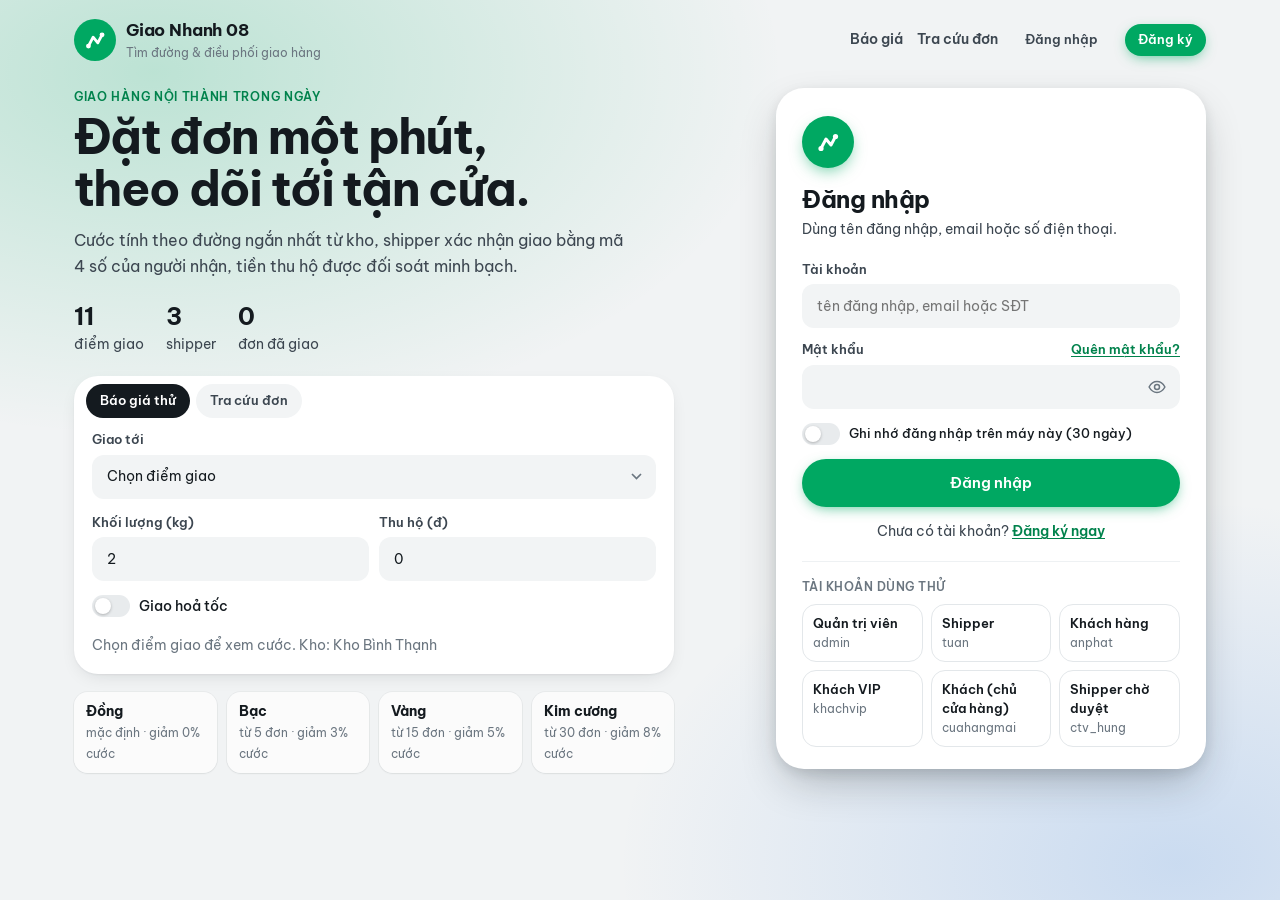
==== dieu-phoi-giao-hang.html @ e3856861 "commit" ====
<!doctype html>
<!--
  Hệ thống Tìm đường & Điều phối Giao hàng — Đề tài 08 (Cấu trúc dữ liệu & Giải thuật)
  Bản MỘT FILE: mở thẳng file này bằng trình duyệt, không cần cài đặt, không cần server.
  Toàn bộ thuật toán (Dijkstra 3 phiên bản, A*, Dijkstra theo giờ cao điểm, Bellman-Ford, Yen,
  BFS/DFS, Kosaraju, Tarjan (cầu, khớp), Kruskal + DSU, Prim, Floyd–Warshall, TSP Held-Karp,
  Nearest Neighbor, 2-opt, Cheapest Insertion, tìm kiếm cục bộ theo hạn giao, mô phỏng từng bước,
  Trie, Min-Heap, Undo/Redo 2 ngăn xếp...) cùng toàn bộ nghiệp vụ tài khoản, vai trò và đơn hàng
  được viết lại bằng JavaScript từ bản C++ và cho cùng kết quả. Dữ liệu người dùng lưu bằng localStorage.
  Tệp này được SINH TỰ ĐỘNG bởi tools/build_standalone.mjs — đừng sửa tay.
-->
<html lang="vi">
<head>
  <meta charset="utf-8">
  <meta name="viewport" content="width=device-width, initial-scale=1">
  <title>Điều phối giao hàng</title>
  <meta name="description" content="Tìm đường, dự toán chi phí và điều phối đơn hàng cho shipper trên bản đồ thành phố. Bản một file HTML, chạy ngay trong trình duyệt.">
  <link rel="icon" href="data:image/svg+xml,%3Csvg xmlns='http://www.w3.org/2000/svg' viewBox='0 0 32 32'%3E%3Crect width='32' height='32' rx='16' fill='%2300A862'/%3E%3Cpath d='M8 22 L14 12 L19 18 L24 9' stroke='white' stroke-width='3' fill='none' stroke-linecap='round' stroke-linejoin='round'/%3E%3Ccircle cx='8' cy='22' r='2.6' fill='%23FFFFFF'/%3E%3Ccircle cx='24' cy='9' r='2.6' fill='%23FFFFFF'/%3E%3C/svg%3E">
  <link rel="preconnect" href="https://fonts.googleapis.com">
  <link rel="preconnect" href="https://fonts.gstatic.com" crossorigin>
  <link href="https://fonts.googleapis.com/css2?family=Be+Vietnam+Pro:wght@400;500;600;700&display=swap" rel="stylesheet">
  <style>
/* ==========================================================================
   Điều phối giao hàng — giao diện kiểu app giao hàng / app bản đồ
   Bản đồ phủ toàn màn hình; ô tìm kiếm, thẻ nội dung, thanh chuyển trang và
   nút bản đồ đều là thẻ nổi bo tròn. Xanh lá là màu thương hiệu (nút, mục
   đang chọn); xanh dương dành cho tuyến đường; vàng cho đơn gấp; đỏ cho lỗi,
   trễ hạn và điểm đến. Điện thoại: khung nội dung kéo lên từ dưới.
   ========================================================================== */
:root {
  --brand: #00a862;         /* xanh lá thương hiệu */
  --brand-deep: #00824c;
  --brand-soft: #e1f5eb;
  --brand-ink: #ffffff;
  --road: #1a6fe0;          /* xanh dương: tuyến đường */
  --road-ink: #ffffff;
  --road-soft: #e8f0fd;
  --bg: #ffffff;
  --canvas: #f1f3f4;
  --surface: #ffffff;
  --surface-2: #f2f4f5;
  --surface-3: #e8ebed;
  --ink: #141a1f;
  --ink-2: #3c4650;
  --muted: #6b7680;
  --line: #e3e7ea;
  --line-2: #eef1f3;
  --signal: #f5a400;        /* vàng: đơn gấp */
  --signal-soft: #fff2d4;
  --signal-ink: #694500;
  --stop: #e3372b;          /* đỏ: lỗi, trễ, điểm đến */
  --stop-soft: #fdeceb;
  --go: #00a862;
  --go-soft: #e1f5eb;
  --jam: #ef7300;
  --violet: #6a5be0; --violet-soft: #eeecfd;
  /* Bản đồ (tông app bản đồ: nền xám nhạt, đường trắng viền xám, đường hạn chế vàng như cao tốc) */
  --map-bg: #eceff0;
  --map-road: #ffffff;
  --map-edge: #cbd2d7;
  --map-restricted: #ffe28f;
  --map-restricted-edge: #e9b400;
  --map-negative: #f9c9c4;
  --map-node: #ffffff;
  --map-node-stroke: #69747e;
  --map-label-halo: #ffffff;
  --s1: #1a6fe0; --s2: #ef7300; --s3: #009e8f;
  /* Bóng, bo góc, chuyển động */
  --shadow-1: 0 1px 2px rgba(20, 26, 31, .06), 0 0 0 1px rgba(20, 26, 31, .04);
  --shadow-card: 0 1px 2px rgba(20, 26, 31, .05), 0 6px 20px -8px rgba(20, 26, 31, .16);
  --shadow-float: 0 1px 3px rgba(20, 26, 31, .08), 0 10px 30px -8px rgba(20, 26, 31, .26);
  --shadow-pop: 0 4px 12px rgba(20, 26, 31, .1), 0 18px 44px -10px rgba(20, 26, 31, .3);
  --ease: cubic-bezier(.2, .8, .2, 1);
  --spring: cubic-bezier(.34, 1.4, .64, 1);
  --gap: 14px;
  --panel-w: 400px;
  --top-h: 96px;
  --dock-h: 64px;
  --r-sheet: 24px;
  --r-card: 16px;
  --r-ctl: 12px;
  --font: "Be Vietnam Pro", system-ui, -apple-system, "Segoe UI", Roboto, sans-serif;
  color-scheme: light;
}
@media (prefers-color-scheme: dark) {
  :root:not([data-theme="light"]) {
    --brand: #2bd18a; --brand-deep: #4fe0a0; --brand-soft: #13352a; --brand-ink: #03140c;
    --road: #6aa5ff; --road-ink: #061226; --road-soft: #182841;
    --bg: #161b20; --canvas: #0e1215; --surface: #161b20; --surface-2: #1f262c; --surface-3: #283038;
    --ink: #e9eef2; --ink-2: #c3ccd4; --muted: #8b96a0; --line: #2b333a; --line-2: #222930;
    --signal: #ffc23d; --signal-soft: #392d10; --signal-ink: #ffd673; --stop: #ff6b5e; --stop-soft: #3a1d1b;
    --go: #2bd18a; --go-soft: #13352a; --jam: #ff9a3c; --violet: #a497ff; --violet-soft: #26213f;
    --map-bg: #1a1f24; --map-road: #353d45; --map-edge: #0d1013; --map-restricted: #6e5a17; --map-restricted-edge: #2a2107;
    --map-negative: #5c2b27; --map-node: #232a31; --map-node-stroke: #9aa5ae; --map-label-halo: #1a1f24;
    --s1: #6aa5ff; --s2: #ff9a3c; --s3: #2cc2b0;
    --shadow-1: 0 1px 2px rgba(0,0,0,.35), 0 0 0 1px rgba(255,255,255,.05);
    --shadow-card: 0 0 0 1px rgba(255,255,255,.05), 0 6px 20px -8px rgba(0,0,0,.6);
    --shadow-float: 0 0 0 1px rgba(255,255,255,.07), 0 12px 32px -6px rgba(0,0,0,.7);
    --shadow-pop: 0 0 0 1px rgba(255,255,255,.07), 0 18px 44px -8px rgba(0,0,0,.75);
    color-scheme: dark;
  }
}
:root[data-theme="dark"] {
  --brand: #2bd18a; --brand-deep: #4fe0a0; --brand-soft: #13352a; --brand-ink: #03140c;
  --road: #6aa5ff; --road-ink: #061226; --road-soft: #182841;
  --bg: #161b20; --canvas: #0e1215; --surface: #161b20; --surface-2: #1f262c; --surface-3: #283038;
  --ink: #e9eef2; --ink-2: #c3ccd4; --muted: #8b96a0; --line: #2b333a; --line-2: #222930;
  --signal: #ffc23d; --signal-soft: #392d10; --signal-ink: #ffd673; --stop: #ff6b5e; --stop-soft: #3a1d1b;
  --go: #2bd18a; --go-soft: #13352a; --jam: #ff9a3c; --violet: #a497ff; --violet-soft: #26213f;
  --map-bg: #1a1f24; --map-road: #353d45; --map-edge: #0d1013; --map-restricted: #6e5a17; --map-restricted-edge: #2a2107;
  --map-negative: #5c2b27; --map-node: #232a31; --map-node-stroke: #9aa5ae; --map-label-halo: #1a1f24;
  --s1: #6aa5ff; --s2: #ff9a3c; --s3: #2cc2b0;
  --shadow-1: 0 1px 2px rgba(0,0,0,.35), 0 0 0 1px rgba(255,255,255,.05);
  --shadow-card: 0 0 0 1px rgba(255,255,255,.05), 0 6px 20px -8px rgba(0,0,0,.6);
  --shadow-float: 0 0 0 1px rgba(255,255,255,.07), 0 12px 32px -6px rgba(0,0,0,.7);
  --shadow-pop: 0 0 0 1px rgba(255,255,255,.07), 0 18px 44px -8px rgba(0,0,0,.75);
  color-scheme: dark;
}

* { box-sizing: border-box; }
html, body { height: 100%; }
body {
  margin: 0; background: var(--map-bg); color: var(--ink); overflow: hidden;
  font: 400 14px/1.5 var(--font); -webkit-font-smoothing: antialiased; -moz-osx-font-smoothing: grayscale;
  font-variant-numeric: tabular-nums; text-rendering: optimizeLegibility;
}
body.wide { background: var(--canvas); }
::selection { background: var(--brand-soft); }
h1, h2, h3, h4 { margin: 0; line-height: 1.3; font-weight: 700; }
p { margin: 0; }
a { color: var(--brand-deep); }
code { font-size: .92em; }
button, input, select, textarea { font: inherit; color: inherit; }
:focus-visible { outline: 2.5px solid var(--brand); outline-offset: 2px; border-radius: 6px; }
* { scrollbar-width: thin; scrollbar-color: var(--surface-3) transparent; }
::-webkit-scrollbar { width: 10px; height: 10px; }
::-webkit-scrollbar-thumb { background: var(--surface-3); border-radius: 10px; border: 3px solid transparent; background-clip: content-box; }
.sr-only { position: absolute; width: 1px; height: 1px; overflow: hidden; clip: rect(0 0 0 0); white-space: nowrap; }
svg.ic, .hb svg, .tool svg, .dock svg, .brand svg, .search > svg, .dataset-picker svg, .od-swap svg, .stat svg, .li-ic svg {
  fill: none; stroke: currentColor; stroke-width: 1.8; stroke-linecap: round; stroke-linejoin: round;
}

/* ====================================================== Lớp nổi trên bản đồ */
.topcard, .hud-pill, .crew-stack, .drawer, .dock, .ctl-group, .legend, .map-hint {
  background: var(--surface); box-shadow: var(--shadow-float);
}

/* Ô tìm kiếm + bộ dữ liệu (góc trên trái) */
.topcard { position: fixed; z-index: 40; left: var(--gap); top: var(--gap); width: var(--panel-w); border-radius: 20px; }
.tc-row { display: flex; align-items: center; gap: 4px; height: 56px; padding: 0 8px; }
.brand { flex: none; width: 40px; height: 40px; border-radius: 50%; display: grid; place-items: center; background: var(--brand); color: #fff; text-decoration: none;
  box-shadow: 0 3px 10px -2px color-mix(in srgb, var(--brand) 60%, transparent); transition: transform .2s var(--spring); }
.brand:hover { transform: scale(1.06) rotate(-4deg); }
.brand svg { width: 26px; height: 26px; }
.brand-route { stroke: #fff; stroke-width: 3; }
.brand-dot { fill: #fff; stroke: none; }
.search { position: relative; flex: 1; min-width: 0; }
.search > svg { position: absolute; left: 12px; top: 50%; width: 19px; height: 19px; transform: translateY(-50%); color: var(--muted); pointer-events: none; }
.search input[type="text"] { height: 44px; padding: 0 34px 0 40px; border: 0; background: transparent; font-size: 15px; border-radius: 14px; box-shadow: none; }
.search input[type="text"]:hover { background: var(--surface-2); }
.search input[type="text"]:focus { background: var(--surface-2); box-shadow: none; }
.search input::placeholder { color: var(--muted); }
.search kbd { position: absolute; right: 10px; top: 50%; transform: translateY(-50%); font: 600 11px var(--font); color: var(--muted); background: var(--surface-2); border-radius: 6px; padding: 0 6px; line-height: 20px; pointer-events: none; }
.search input:focus ~ kbd, .search input:not(:placeholder-shown) ~ kbd { display: none; }
.search-list { position: absolute; left: -48px; right: -8px; top: calc(100% + 10px); margin: 0; padding: 6px; list-style: none; background: var(--surface); border-radius: 16px; box-shadow: var(--shadow-pop); z-index: 60; max-height: 380px; overflow-y: auto; }
.search-list li { padding: 9px 10px 9px 42px; border-radius: 10px; cursor: pointer; display: flex; justify-content: space-between; gap: 10px; align-items: center; position: relative; }
.search-list li[data-id]::before { content: ""; position: absolute; left: 10px; top: 50%; width: 24px; height: 24px; margin-top: -12px; border-radius: 50%; background: var(--surface-2) url("data:image/svg+xml,%3Csvg xmlns='http://www.w3.org/2000/svg' viewBox='0 0 24 24' fill='none' stroke='%236b7680' stroke-width='2' stroke-linecap='round'%3E%3Cpath d='M12 20s-5-4.3-5-8.5a5 5 0 0 1 10 0c0 4.2-5 8.5-5 8.5z'/%3E%3Ccircle cx='12' cy='11.5' r='1.6'/%3E%3C/svg%3E") center/16px no-repeat; }
.search-list li b { font-weight: 500; }
.search-list li small { color: var(--muted); font-size: 12px; white-space: nowrap; }
.search-list li[aria-selected="true"], .search-list li[data-id]:hover { background: var(--surface-2); }
.search-list .empty-item { color: var(--muted); cursor: default; font-size: 13px; padding-left: 12px; }
.tc-sub { display: flex; align-items: center; gap: 10px; height: 40px; padding: 0 14px 0 8px; border-top: 1px solid var(--line-2); min-width: 0; }
.dataset-picker { position: relative; display: flex; align-items: center; flex: none; max-width: 62%; }
.dataset-picker svg { position: absolute; left: 9px; width: 16px; height: 16px; color: var(--brand-deep); pointer-events: none; }
.dataset-picker select {
  height: 30px; width: auto; max-width: 100%; padding: 0 26px 0 31px; border: 0; border-radius: 999px; background-color: var(--brand-soft); color: var(--brand-deep);
  font-weight: 600; font-size: 12.5px; appearance: none; cursor: pointer; box-shadow: none;
  background-image: url("data:image/svg+xml,%3Csvg xmlns='http://www.w3.org/2000/svg' width='10' height='6'%3E%3Cpath d='M1 1l4 4 4-4' stroke='%2300824c' stroke-width='1.7' fill='none'/%3E%3C/svg%3E");
  background-repeat: no-repeat; background-position: right 10px center; text-overflow: ellipsis;
}
.dataset-picker select:hover { filter: brightness(.97); }
.graph-summary { color: var(--muted); font-size: 12px; white-space: nowrap; overflow: hidden; text-overflow: ellipsis; min-width: 0; }

/* Đội shipper + nút nhanh (góc trên phải) */
.hud-right { position: fixed; z-index: 40; top: var(--gap); right: var(--gap); display: flex; align-items: center; gap: 10px; }
.crew-stack { display: flex; align-items: center; height: 52px; padding: 0 16px 0 8px; border-radius: 999px; text-decoration: none; color: var(--ink); transition: transform .2s var(--ease); }
.crew-stack:hover { transform: translateY(-1px); }
.crew-ava { position: relative; margin-left: -10px; border-radius: 50%; box-shadow: 0 0 0 2.5px var(--surface); }
.crew-ava:first-child { margin-left: 0; }
.crew-ava.busy::after { content: ""; position: absolute; right: -1px; top: -1px; width: 10px; height: 10px; border-radius: 50%; background: var(--brand); box-shadow: 0 0 0 2px var(--surface); animation: live 2s ease-in-out infinite; }
.crew-more { margin-left: -10px; width: 36px; height: 36px; border-radius: 50%; display: grid; place-items: center; background: var(--surface-3); font-size: 12px; font-weight: 700; box-shadow: 0 0 0 2.5px var(--surface); }
.crew-label { display: flex; flex-direction: column; margin-left: 10px; line-height: 1.2; }
.crew-label b { font-size: 13px; font-weight: 600; white-space: nowrap; }
.crew-label small { font-size: 11.5px; color: var(--muted); white-space: nowrap; }
.hud-pill { display: flex; align-items: center; gap: 2px; padding: 6px; border-radius: 999px; }
.hb { width: 40px; height: 40px; border: 0; border-radius: 50%; background: transparent; color: var(--ink-2); cursor: pointer; display: grid; place-items: center; transition: background-color .15s var(--ease), color .15s var(--ease), transform .12s var(--ease); }
.hb svg { width: 20px; height: 20px; }
.hb:hover { background: var(--surface-2); color: var(--ink); }
.hb:active:not([disabled]) { transform: scale(.92); }
.hb[disabled] { opacity: .35; cursor: not-allowed; }
.hb.busy { color: transparent; pointer-events: none; position: relative; }
.hb.busy::after { content: ""; position: absolute; width: 16px; height: 16px; border-radius: 50%; border: 2px solid var(--muted); border-color: var(--muted) transparent; animation: spin .7s linear infinite; }

/* Ảnh đại diện shipper */
.ava { position: relative; flex: none; width: 36px; height: 36px; border-radius: 50%; display: inline-grid; place-items: center; color: #fff; font-weight: 700; font-size: 14px;
  background: linear-gradient(145deg, color-mix(in srgb, var(--c) 78%, #fff), var(--c)); box-shadow: inset 0 -2px 0 rgba(0,0,0,.12); }
.ava.sm { width: 30px; height: 30px; font-size: 12.5px; }
.ava-veh { position: absolute; right: -4px; bottom: -4px; width: 18px; height: 18px; border-radius: 50%; background: var(--surface); display: grid; place-items: center; box-shadow: 0 1px 3px rgba(0,0,0,.25); }
.ava-veh svg { width: 13px; height: 13px; fill: none; stroke: var(--c); stroke-width: 2.2; stroke-linecap: round; stroke-linejoin: round; }
.ava.sm .ava-veh { width: 16px; height: 16px; right: -5px; bottom: -4px; }
.ava.sm .ava-veh svg { width: 11px; height: 11px; }

/* Thanh chuyển trang (dưới, giữa phần bản đồ nhìn thấy) */
.dock {
  position: fixed; z-index: 40; bottom: var(--gap); left: calc(var(--map-left, 0px) + (100vw - var(--map-left, 0px)) / 2); transform: translateX(-50%);
  display: flex; gap: 2px; padding: 6px; border-radius: 22px; max-width: calc(100vw - var(--map-left, 0px) - 2 * var(--gap)); overflow-x: auto; scrollbar-width: none;
  transition: left .3s var(--ease);
}
.dock::-webkit-scrollbar { display: none; }
.dock a {
  position: relative; flex: none; display: flex; flex-direction: column; align-items: center; justify-content: center; gap: 3px; width: 70px; height: 52px; border-radius: 16px;
  color: var(--muted); text-decoration: none; font-size: 10.5px; font-weight: 600; line-height: 1.1; white-space: nowrap;
  transition: color .18s var(--ease), background-color .18s var(--ease);
}
.dock svg { width: 22px; height: 22px; transition: transform .25s var(--spring); }
.dock a:hover { color: var(--ink); background: var(--surface-2); }
.dock a:hover svg { transform: translateY(-1px); }
.dock a[aria-current="page"] { color: var(--brand-deep); background: var(--brand-soft); }
.dock a[aria-current="page"] svg { stroke-width: 2.1; transform: scale(1.08); }
.dock a.live::after { content: ""; position: absolute; top: 7px; right: 19px; width: 8px; height: 8px; border-radius: 50%; background: var(--brand); box-shadow: 0 0 0 2px var(--surface); animation: live 2s ease-in-out infinite; }
@keyframes live { 50% { box-shadow: 0 0 0 2px var(--surface), 0 0 0 6px color-mix(in srgb, var(--brand) 30%, transparent); } }
.dock-badge { position: absolute; top: 4px; left: calc(50% + 6px); min-width: 18px; height: 18px; padding: 0 5px; border-radius: 9px; background: var(--stop); color: #fff; font-style: normal; font-size: 10.5px; font-weight: 700; line-height: 18px; text-align: center; box-shadow: 0 0 0 2px var(--surface); }

/* Thẻ nội dung (bên trái) */
.drawer {
  position: fixed; z-index: 30; left: var(--gap); top: calc(var(--gap) + var(--top-h) + 10px); bottom: var(--gap); width: var(--panel-w);
  border-radius: var(--r-sheet); display: flex; flex-direction: column; overflow: hidden;
}
.grabber { display: none; }
.panel { flex: 1; min-height: 0; overflow-y: auto; overscroll-behavior: contain; padding: 0 20px 28px; outline: none; }
body.wide .drawer { right: var(--gap); width: auto; bottom: calc(var(--gap) + var(--dock-h) + 12px); background: var(--canvas); box-shadow: var(--shadow-card); }
body.wide .panel { padding: 0 28px 32px; }
body.wide .panel > div { max-width: 1180px; margin: 0 auto; }
body.wide .stage { visibility: hidden; }
body.wide .hud-right .crew-stack { box-shadow: var(--shadow-card); }

.page-head {
  position: sticky; top: 0; z-index: 3; display: flex; align-items: center; justify-content: space-between; gap: 12px;
  margin: 0 -20px 14px; padding: 18px 20px 12px; min-height: 30px; background: var(--surface);
}
body.wide .page-head { margin: 0 -28px 16px; padding: 22px 28px 12px; background: var(--canvas); }
.page-head h1 { font-size: 22px; font-weight: 700; letter-spacing: -.02em; }

/* Một phần nội dung: tách nhau bằng dải xám như app */
.block { position: relative; padding: 18px 0; }
.block::before { content: ""; position: absolute; left: -20px; right: -20px; top: 0; height: 8px; background: var(--surface-2); }
.block { padding-top: 26px; }
.page-head + .block, .tabs + div > .block:first-child, .tabs + .block, .block:first-child { padding-top: 2px; }
.page-head + .block::before, .tabs + div > .block:first-child::before, .tabs + .block::before, .block:first-child::before { display: none; }
.block h2 { font-size: 15.5px; font-weight: 700; margin-bottom: 10px; letter-spacing: -.01em; }
.block h2 .count { display: inline-grid; place-items: center; min-width: 22px; height: 20px; padding: 0 6px; margin-left: 4px; border-radius: 10px; background: var(--surface-2); color: var(--ink-2); font-size: 12px; font-weight: 600; vertical-align: 2px; }
.block > .sub { color: var(--muted); font-size: 12.5px; margin: -6px 0 12px; }
.block.flat { color: var(--muted); }
.block.flat h2 { color: var(--ink); }
.block.inset { background: var(--surface-2); border-radius: var(--r-card); padding: 14px; margin-bottom: 14px; }
.block.inset::before { display: none; }
body.wide .block { background: var(--surface); border-radius: 20px; box-shadow: var(--shadow-1); padding: 20px 22px; margin-bottom: 16px; }
body.wide .block::before { display: none; }
body.wide .report-grid, body.wide .bench-grid { gap: 0 16px; }
.eyebrow { font-size: 11.5px; font-weight: 600; color: var(--brand-deep); text-transform: uppercase; letter-spacing: .06em; margin-bottom: 2px; }

/* ================================================================ Form */
.field { display: flex; flex-direction: column; gap: 6px; margin-bottom: 14px; }
.field > span { font-size: 12.5px; font-weight: 600; color: var(--ink-2); }
.row { display: flex; gap: 10px; }
.row > * { flex: 1; min-width: 0; }
input[type="text"], input[type="number"], input[type="time"], select, textarea {
  width: 100%; height: 44px; padding: 0 14px; background: var(--surface-2); border: 1.5px solid transparent;
  border-radius: var(--r-ctl); outline: none; transition: border-color .15s var(--ease), background-color .15s var(--ease), box-shadow .15s var(--ease);
}
select { appearance: none; padding-right: 34px; cursor: pointer;
  background-image: url("data:image/svg+xml,%3Csvg xmlns='http://www.w3.org/2000/svg' width='11' height='7'%3E%3Cpath d='M1 1l4.5 4.5L10 1' stroke='%236b7680' stroke-width='1.7' fill='none'/%3E%3C/svg%3E");
  background-repeat: no-repeat; background-position: right 13px center; text-overflow: ellipsis; }
input[type="text"]:hover, input[type="number"]:hover, input[type="time"]:hover, select:hover { background-color: var(--surface-3); }
textarea { height: auto; padding: 10px 14px; resize: vertical; }
input:focus, select:focus, textarea:focus { border-color: var(--brand); background-color: var(--surface); box-shadow: 0 0 0 4px color-mix(in srgb, var(--brand) 16%, transparent); }
input[disabled], select[disabled] { opacity: .5; }
input[type="time"] { padding: 0 8px 0 12px; }
input[type="checkbox"] {
  appearance: none; width: 38px; height: 22px; margin: 0; border-radius: 11px; background: var(--surface-3); position: relative; cursor: pointer; flex: none;
  transition: background-color .2s var(--ease);
}
input[type="checkbox"]::after { content: ""; position: absolute; left: 3px; top: 3px; width: 16px; height: 16px; border-radius: 50%; background: #fff; box-shadow: 0 1px 3px rgba(0,0,0,.25); transition: transform .22s var(--spring); }
input[type="checkbox"]:checked { background: var(--brand); }
input[type="checkbox"]:checked::after { transform: translateX(16px); }
input[type="range"] { appearance: none; -webkit-appearance: none; width: 100%; height: 6px; border-radius: 3px; background: var(--surface-3); outline-offset: 6px; }
input[type="range"]::-webkit-slider-thumb { -webkit-appearance: none; width: 22px; height: 22px; border-radius: 50%; background: #fff; border: 2px solid var(--brand); box-shadow: 0 2px 6px rgba(0,0,0,.25); cursor: grab; transition: transform .15s var(--spring); }
input[type="range"]::-webkit-slider-thumb:active { transform: scale(1.15); cursor: grabbing; }
input[type="range"]::-moz-range-thumb { width: 18px; height: 18px; border-radius: 50%; background: #fff; border: 2px solid var(--brand); box-shadow: 0 2px 6px rgba(0,0,0,.25); }
input[type="range"]::-moz-range-progress { height: 6px; border-radius: 3px; background: var(--brand); }
.check { display: inline-flex; align-items: center; gap: 9px; cursor: pointer; font-size: 13.5px; font-weight: 500; }

/* Nhóm chọn (phương tiện, tiêu chí…): viên thuốc, có biểu tượng */
.seg { position: relative; display: flex; padding: 4px; background: var(--surface-2); border-radius: 14px; gap: 2px; }
.seg button {
  position: relative; z-index: 1; flex: 1; display: inline-flex; align-items: center; justify-content: center; gap: 6px; min-height: 36px;
  border: 0; background: none; padding: 4px 8px; border-radius: 10px; cursor: pointer; color: var(--muted);
  font-size: 13px; font-weight: 600; white-space: nowrap; transition: color .2s var(--ease);
}
.seg button .ic { width: 18px; height: 18px; flex: none; transition: transform .25s var(--spring); }
.seg button:hover { color: var(--ink); }
.seg button[aria-pressed="true"] { color: var(--brand-deep); }
.seg button[aria-pressed="true"] .ic { transform: scale(1.1); }
.seg-thumb { position: absolute; z-index: 0; top: 0; left: 0; width: 0; opacity: 0; border-radius: 10px; background: var(--surface);
  box-shadow: 0 1px 2px rgba(20, 26, 31, .1), 0 2px 8px -2px rgba(20, 26, 31, .14), inset 0 0 0 1.5px color-mix(in srgb, var(--brand) 45%, transparent);
  transition: transform .3s var(--ease), width .3s var(--ease), opacity .15s; pointer-events: none; }
.seg.no-anim .seg-thumb, .seg-thumb.no-anim { transition: none; }
:root[data-theme="dark"] .seg-thumb { background: var(--surface-3); }
@media (prefers-color-scheme: dark) { :root:not([data-theme="light"]) .seg-thumb { background: var(--surface-3); } }

.btn {
  position: relative; display: inline-flex; align-items: center; justify-content: center; gap: 6px; height: 40px; padding: 0 18px;
  border: 0; border-radius: 999px; background: var(--surface-2); cursor: pointer;
  font-weight: 600; white-space: nowrap; color: var(--ink); text-decoration: none;
  transition: background-color .15s var(--ease), color .15s var(--ease), box-shadow .15s var(--ease), transform .12s var(--ease), filter .15s;
}
.btn:hover { background: var(--surface-3); }
.btn:active:not([disabled]) { transform: scale(.96); }
.btn.primary { background: var(--brand); color: var(--brand-ink); box-shadow: 0 4px 14px -4px color-mix(in srgb, var(--brand) 70%, transparent); }
.btn.primary:hover { filter: brightness(1.05); box-shadow: 0 6px 18px -4px color-mix(in srgb, var(--brand) 75%, transparent); }
.btn.busy { color: transparent !important; pointer-events: none; }
.btn.busy::after { content: ""; position: absolute; width: 16px; height: 16px; border-radius: 50%; border: 2.2px solid var(--muted); border-color: var(--muted) transparent var(--muted) transparent; animation: spin .7s linear infinite; }
.btn.primary.busy::after { border-color: #fff transparent #fff transparent; }
@keyframes spin { to { transform: rotate(360deg); } }
.btn.danger { color: var(--stop); background: var(--stop-soft); }
.btn.danger:hover { background: color-mix(in srgb, var(--stop) 18%, var(--surface)); }
.btn.ghost { background: transparent; color: var(--ink-2); }
.btn.ghost:hover { background: var(--surface-2); color: var(--ink); }
.btn.ghost.danger { color: var(--stop); }
.btn.small { height: 32px; padding: 0 13px; font-size: 12.5px; }
.btn.block-btn { min-width: 150px; height: 48px; font-size: 15px; padding: 0 24px; }
.btn[disabled] { opacity: .45; cursor: not-allowed; }
.actions { display: flex; gap: 8px; flex-wrap: wrap; align-items: center; }
.run-row { display: flex; gap: 14px; align-items: center; flex-wrap: wrap; margin-top: 6px; }

/* Ô điểm đi / điểm đến kiểu app bản đồ */
.od-box { display: flex; align-items: stretch; gap: 10px; padding: 8px 6px 8px 12px; margin-bottom: 14px; background: var(--surface-2); border-radius: 18px; }
.od-rail { display: flex; flex-direction: column; align-items: center; justify-content: space-between; padding: 17px 0; flex: none; width: 14px; }
.od-start { width: 13px; height: 13px; border-radius: 50%; background: var(--brand); box-shadow: 0 0 0 3px color-mix(in srgb, var(--brand) 25%, transparent); }
.od-dots { flex: 1; width: 2px; margin: 5px 0; background: repeating-linear-gradient(var(--muted) 0 3px, transparent 3px 7px); opacity: .6; }
.od-end { width: 13px; height: 13px; border-radius: 50% 50% 50% 0; transform: rotate(-45deg); background: var(--stop); }
.od-fields { flex: 1; min-width: 0; display: flex; flex-direction: column; gap: 6px; }
.od-field select { background-color: var(--surface); height: 44px; font-weight: 500; }
.od-swap { flex: none; align-self: center; width: 40px; height: 40px; border: 0; border-radius: 50%; background: transparent; color: var(--ink-2); cursor: pointer; display: grid; place-items: center; transition: background-color .15s, transform .35s var(--spring); }
.od-swap svg { width: 20px; height: 20px; }
.od-swap:hover { background: var(--surface); }
.od-swap:active { transform: rotate(180deg); }

/* Thẻ kết quả tuyến */
.trip-hero { padding: 16px 18px; margin-bottom: 12px; border-radius: 20px; background: linear-gradient(135deg, var(--brand-soft), color-mix(in srgb, var(--road-soft) 70%, var(--surface))); animation: rise .35s var(--ease); }
.th-top { display: flex; align-items: baseline; gap: 8px; flex-wrap: wrap; }
.th-time { font-size: 30px; font-weight: 800; letter-spacing: -.03em; color: var(--brand-deep); line-height: 1.1; }
.th-km { font-size: 16px; font-weight: 600; color: var(--ink-2); }
.th-tag { margin-left: auto; align-self: center; background: var(--surface) !important; }
.th-sub { margin-top: 4px; font-weight: 600; font-size: 14px; }
.th-facts { display: flex; flex-wrap: wrap; gap: 4px 0; margin-top: 8px; font-size: 12.5px; color: var(--ink-2); }
.th-facts span:not(:last-child)::after { content: "·"; margin: 0 7px; color: var(--muted); }

/* ===================================================== Kết quả, bảng, thẻ */
.kpis { display: grid; grid-template-columns: repeat(auto-fit, minmax(74px, 1fr)); gap: 8px; margin: 2px 0 14px; }
.kpi { background: var(--surface-2); border-radius: 14px; padding: 10px 12px; }
.kpi b { display: block; white-space: nowrap; font-size: 18px; font-weight: 700; letter-spacing: -.02em; line-height: 1.25; }
.kpi span { color: var(--muted); font-size: 12px; }

table.data { width: 100%; border-collapse: separate; border-spacing: 0; font-size: 13px; }
table.data th { text-align: left; font-weight: 600; color: var(--muted); font-size: 11.5px; padding: 8px 8px; background: var(--surface-2); white-space: nowrap; }
table.data th:first-child { border-radius: 10px 0 0 10px; padding-left: 10px; }
table.data th:last-child { border-radius: 0 10px 10px 0; padding-right: 10px; }
table.data td { padding: 9px 8px; border-bottom: 1px solid var(--line-2); vertical-align: middle; transition: background-color .15s var(--ease); }
table.data td:first-child { padding-left: 10px; }
table.data td:last-child { padding-right: 10px; }
table.data tr:last-child td { border-bottom: 0; }
table.data:not(:has(thead)) td:first-child { padding-left: 0; }
table.data:not(:has(thead)) td:last-child { padding-right: 0; }
table.data td.num, table.data th.num { text-align: right; white-space: nowrap; }
table.data tr.clickable { cursor: pointer; }
table.data tr.clickable:hover td { background: var(--surface-2); }
table.data tr.active td { background: var(--brand-soft); }
table.data tr.active td:first-child { box-shadow: inset 3px 0 0 var(--brand); }
table.data tr.bad td { color: var(--stop); }
table.data small { color: var(--muted); font-size: 12px; }
.who { display: flex; align-items: center; gap: 10px; }
.table-wrap { overflow-x: auto; }
.best { color: var(--brand-deep); font-weight: 700; }

.chip { display: inline-flex; align-items: center; gap: 5px; padding: 0 9px; border-radius: 999px; font-size: 11.5px; font-weight: 600; line-height: 22px; background: var(--surface-2); color: var(--ink-2); white-space: nowrap; vertical-align: 1px; }
.chip::before { content: ""; width: 6px; height: 6px; border-radius: 50%; background: currentColor; opacity: .7; }
.chip:empty::before, .chips .chip::before, .th-tag::before { display: none; }
.chip.urgent { background: var(--signal-soft); color: var(--signal-ink); }
.chip.late { background: var(--stop-soft); color: var(--stop); }
.chip.ok { background: var(--brand-soft); color: var(--brand-deep); }
.chip.blue { background: var(--road-soft); color: var(--road); }
.chip.warn { background: var(--violet-soft); color: var(--violet); }
.chip.muted { background: var(--surface-2); color: var(--muted); text-decoration: line-through; }
table.data tr.muted-row td { color: var(--muted); }
/* Nghiệp vụ */
.fee-out { display: flex; align-items: center; height: 44px; padding: 0 14px; border-radius: var(--r-ctl); background: var(--brand-soft); color: var(--brand-deep); font-weight: 700; font-size: 15px; }
.log { list-style: none; margin: 0; padding: 0; }
.log li { display: flex; align-items: baseline; gap: 10px; padding: 6px 0; font-size: 13px; border-bottom: 1px solid var(--line-2); }
.log li:last-child { border-bottom: 0; }
.log .t { flex: none; width: 42px; font-weight: 600; color: var(--ink-2); font-variant-numeric: tabular-nums; }
.log .dot { flex: none; width: 8px; height: 8px; border-radius: 50%; background: var(--muted); transform: translateY(-1px); }
.log .dot.ok { background: var(--go); } .log .dot.late { background: var(--stop); } .log .dot.warn { background: var(--violet); }
.log .dot.urgent { background: var(--signal); } .log .dot.blue { background: var(--road); } .log .dot.muted { background: var(--surface-3); }
.reason-list { display: grid; gap: 8px; }
.reason { display: flex; flex-direction: column; align-items: flex-start; gap: 2px; text-align: left; padding: 12px 14px; border: 1.5px solid var(--line); border-radius: 14px; background: var(--surface); cursor: pointer; color: var(--ink); transition: border-color .15s, background-color .15s; }
.reason:hover { border-color: var(--brand); background: var(--brand-soft); }
.reason b { font-weight: 600; }
.reason small { color: var(--muted); font-size: 12.5px; }
.money { display: grid; grid-template-columns: repeat(auto-fit, minmax(172px, 1fr)); gap: 10px; margin-bottom: 14px; }
.money > div { background: var(--surface-2); border-radius: 16px; padding: 14px 16px; }
.money b { display: block; white-space: nowrap; font-size: 22px; font-weight: 800; letter-spacing: -.02em; }
.money span { font-size: 12.5px; color: var(--ink-2); }
.money .pos b { color: var(--brand-deep); } .money .neg b { color: var(--stop); }
/* Trang Phân tích */
.an-list { list-style: none; margin: 0; padding: 0; }
.an-list li { display: flex; align-items: center; gap: 12px; padding: 10px 8px; margin: 0 -8px; border-radius: 14px; cursor: pointer; transition: background-color .15s var(--ease); }
.an-list li:hover, .an-list li.active { background: var(--surface-2); }
.an-list li + li { box-shadow: 0 -1px 0 var(--line-2); }
.an-rank { flex: none; width: 28px; height: 28px; border-radius: 50%; display: grid; place-items: center; background: var(--surface-2); font-weight: 700; font-size: 13px; }
.an-list li.best .an-rank { background: var(--brand); color: var(--brand-ink); }
.an-num { text-align: right; flex: none; font-size: 13px; }
.an-num b { display: block; font-size: 15px; }
.an-compare { display: grid; grid-template-columns: repeat(2, minmax(0, 1fr)); gap: 8px; margin: 4px 0 12px; }
.an-compare > div { background: var(--surface-2); border-radius: 14px; padding: 10px 12px; }
.an-compare b { display: block; font-size: 18px; font-weight: 700; }
.an-compare span { font-size: 12px; color: var(--muted); }
.an-compare .win { background: var(--brand-soft); }
.an-compare .win b { color: var(--brand-deep); }
.chip button { border: 0; background: none; padding: 0 0 0 2px; cursor: pointer; color: inherit; font-size: 14px; line-height: 1; }
.chips { display: flex; flex-wrap: wrap; gap: 6px; }
.chips .chip { line-height: 28px; padding: 0 10px; border: 1.5px solid transparent; background: var(--surface-2); }

.notice { display: block; padding: 11px 14px 11px 40px; border-radius: 14px; font-size: 13px; margin: 10px 0; background: var(--surface-2); position: relative; animation: fade-in .25s var(--ease); }
.notice::before { content: "i"; position: absolute; left: 13px; top: 11px; width: 18px; height: 18px; border-radius: 50%; background: currentColor; color: inherit; opacity: .9;
  -webkit-mask: radial-gradient(circle, #000 60%, transparent 61%); mask: radial-gradient(circle, #000 60%, transparent 61%); }
.notice::after { content: "!"; position: absolute; left: 13px; top: 11px; width: 18px; line-height: 18px; text-align: center; font-weight: 800; font-size: 11.5px; color: var(--surface); }
.notice.info::after, .notice.ok::after { content: "i"; }
.notice.ok::after { content: "✓"; font-size: 10.5px; }
.notice.warn { background: var(--signal-soft); color: var(--signal-ink); }
.notice.error { background: var(--stop-soft); color: var(--stop); }
.notice.info { background: var(--road-soft); color: var(--road); }
.notice.info a, .notice.warn a { color: inherit; font-weight: 600; }
.notice.ok { background: var(--brand-soft); color: var(--brand-deep); }
.notice b { font-weight: 700; }

/* Các điểm trên tuyến: dòng thời gian */
.path-steps { list-style: none; margin: 8px 0 4px; padding: 0; }
.path-steps li { position: relative; padding: 0 0 14px 30px; font-weight: 500; }
.path-steps li::before { content: ""; position: absolute; left: 5px; top: 5px; width: 9px; height: 9px; border-radius: 50%; background: var(--surface); border: 2.5px solid var(--road); }
.path-steps li::after { content: ""; position: absolute; left: 10.5px; top: 20px; bottom: 0; width: 3px; border-radius: 2px; background: color-mix(in srgb, var(--road) 35%, transparent); }
.path-steps li:last-child::after { display: none; }
.path-steps li:first-child::before { background: var(--brand); border-color: var(--brand); box-shadow: 0 0 0 4px color-mix(in srgb, var(--brand) 22%, transparent); }
.path-steps li:last-child::before { background: var(--stop); border-color: var(--stop); border-radius: 50% 50% 50% 0; transform: rotate(-45deg); width: 12px; height: 12px; left: 4px; top: 3px; }
.path-steps li.muted::before { border-style: dotted; }
.path-steps small { display: block; color: var(--muted); font-size: 12px; font-weight: 400; }

.order-list { list-style: none; margin: 0; padding: 0; display: flex; flex-wrap: wrap; gap: 6px 12px; counter-reset: step; font-size: 12.5px; }
.order-list li { counter-increment: step; display: inline-flex; align-items: center; gap: 6px; }
.order-list li::before { content: counter(step); display: inline-grid; place-items: center; min-width: 20px; height: 20px; padding: 0 4px; border-radius: 10px; background: var(--road); color: var(--road-ink); font-size: 11px; font-weight: 700; }

.filter-row { margin: 0 0 10px; overflow-x: auto; }
.filter-row .seg button { font-size: 12px; padding: 4px 8px; min-height: 32px; }
.clock-block { padding-top: 0; }
.clock-block .clock { font-size: 44px; font-weight: 800; letter-spacing: -.03em; line-height: 1.05; }
.clock-block input[type="range"] { margin: 14px 0 4px; }
.progress { height: 6px; border-radius: 3px; background: var(--surface-3); overflow: hidden; margin: 6px 0 8px; }
.progress i { display: block; height: 100%; border-radius: 3px; transition: width .4s ease-out; }
.trip-status { font-weight: 600; font-size: 13px; }
.report-grid { display: grid; grid-template-columns: 1fr 1fr; gap: 0 40px; max-width: 1180px; align-items: start; }
.report-grid .span-2 { grid-column: span 2; }
.report-grid > *, .bench-grid > * { min-width: 0; }
body.wide .block { overflow-x: auto; }
.tiles { display: grid; grid-template-columns: repeat(auto-fit, minmax(150px, 1fr)); gap: 10px; padding: 2px 0 10px; }
.tile { background: var(--surface-2); border-radius: 16px; padding: 14px 16px; }
.tile:nth-child(1) { background: var(--brand-soft); }
.tile:nth-child(2) { background: var(--signal-soft); }
.tile:nth-child(3) { background: var(--road-soft); }
.tile:nth-child(4) { background: var(--violet-soft); }
.tile b { display: block; font-size: 28px; font-weight: 800; letter-spacing: -.03em; line-height: 1.2; }
.tile span { color: var(--ink-2); font-size: 12.5px; }
.stack { display: flex; gap: 3px; height: 14px; margin: 6px 0 10px; }
.stack div { min-width: 4px; border-radius: 4px; }
.stack-legend { display: flex; flex-wrap: wrap; gap: 4px 18px; font-size: 12.5px; color: var(--ink-2); }
.stack-legend span { display: inline-flex; align-items: center; gap: 6px; }
.stack-legend i { width: 10px; height: 10px; border-radius: 3px; display: inline-block; }
.hbar { height: 7px; background: var(--surface-3); border-radius: 4px; overflow: hidden; margin: 5px 0 2px; }
.hbar i { display: block; height: 100%; border-radius: 4px; }
.alt-list { display: flex; flex-direction: column; gap: 8px; }
.alt-card { display: grid; grid-template-columns: 6px 1fr auto; gap: 2px 12px; align-items: baseline; text-align: left; padding: 12px 14px 12px 12px; border: 1.5px solid var(--line); border-radius: 16px; background: var(--surface); cursor: pointer; font-size: 12.5px; color: var(--ink); transition: border-color .15s var(--ease), background-color .15s var(--ease), transform .12s var(--ease); }
.alt-card::before { content: ""; grid-row: span 2; align-self: stretch; width: 6px; border-radius: 3px; background: var(--c); }
.alt-card:hover { border-color: var(--surface-3); background: var(--surface-2); }
.alt-card:active { transform: scale(.99); }
.alt-card.active { border-color: var(--brand); background: var(--brand-soft); }
.alt-card .alt-head { font-size: 14px; font-weight: 700; }
.alt-card .alt-diff { color: var(--muted); text-align: right; font-weight: 600; }
.alt-card.active .alt-diff { color: var(--brand-deep); }
.alt-card .alt-nums { color: var(--ink-2); grid-column: 2 / 4; }
.route-card { padding: 14px; margin: 10px 0; border-radius: 18px; background: var(--surface); box-shadow: var(--shadow-1); }
.route-card header { display: flex; align-items: center; gap: 10px; margin-bottom: 4px; }
.route-card header b { flex: 1; font-weight: 700; font-size: 14.5px; }
.route-card .meta { color: var(--muted); font-size: 12.5px; margin-bottom: 6px; }
.swatch { width: 10px; height: 10px; border-radius: 3px; flex: none; display: inline-block; }
.stop-line { position: relative; display: flex; gap: 10px; font-size: 12.5px; padding: 6px 0 6px 0; align-items: baseline; border-top: 1px dashed var(--line); }
.stop-line .t { width: 42px; color: var(--ink-2); font-weight: 600; flex: none; }
.stop-line .n { flex: 1; }
.stop-line.late .t, .stop-line.late .n { color: var(--stop); }
.stop-line .act { flex: none; }

.empty { color: var(--muted); font-size: 13px; padding: 10px 0; }
.muted { color: var(--muted); }
.more-line { font-size: 12.5px; margin-top: 8px; }
.mono-text { font-family: ui-monospace, SFMono-Regular, Consolas, monospace; font-size: 12.5px; white-space: pre; overflow: auto; max-height: 60vh; background: var(--surface-2); padding: 14px; border-radius: 12px; }
.split { display: flex; justify-content: space-between; align-items: center; gap: 10px; }
.split h2 { margin-bottom: 0; }
.block > .split { margin-bottom: 10px; }
/* Thẻ chuyển (tab) dạng viên thuốc */
.tabs { display: flex; gap: 6px; margin: 2px 0 16px; overflow-x: auto; scrollbar-width: none; }
.tabs::-webkit-scrollbar { display: none; }
.tabs button { border: 0; background: var(--surface-2); padding: 0 14px; height: 34px; border-radius: 999px; cursor: pointer; color: var(--ink-2); font-weight: 600; font-size: 13px; white-space: nowrap; transition: color .18s var(--ease), background-color .18s var(--ease); }
.tabs button:hover { background: var(--surface-3); color: var(--ink); }
.tabs button[aria-selected="true"] { background: var(--ink); color: var(--surface); }
.tabs button .count { opacity: .7; font-weight: 500; margin-left: 4px; }

/* Danh sách kiểu app: biểu tượng tròn, tiêu đề, dòng phụ, nhãn cuối */
ul.list { list-style: none; margin: 0; padding: 0; }
ul.list li { display: flex; align-items: center; gap: 12px; padding: 10px 8px; margin: 0 -8px; border-radius: 14px; cursor: pointer; transition: background-color .15s var(--ease); }
ul.list li:hover { background: var(--surface-2); }
ul.list li + li { box-shadow: 0 -1px 0 var(--line-2); }
ul.list li:hover + li, ul.list li:hover { box-shadow: none; }
.li-ic { flex: none; width: 40px; height: 40px; border-radius: 12px; display: grid; place-items: center; background: var(--road-soft); color: var(--road); }
.li-ic svg { width: 21px; height: 21px; }
li.urgent .li-ic { background: var(--signal-soft); color: var(--signal-ink); }
.li-main { flex: 1; min-width: 0; display: flex; flex-direction: column; }
.li-main b { font-weight: 600; font-size: 14px; white-space: nowrap; overflow: hidden; text-overflow: ellipsis; }
.li-main small { color: var(--muted); font-size: 12.5px; }
.li-main small em { font-style: normal; color: var(--signal-ink); font-weight: 600; }
.li-end { flex: none; }
ul.crew li { cursor: default; }

/* ===================================================== Trang tổng quan */
.ov-head { align-items: flex-start; margin-bottom: 4px; }
.ov-title { font-size: 22px; font-weight: 800; letter-spacing: -.02em; }
.ov-desc { color: var(--muted); margin-top: 4px; font-size: 13px; }
.ov-stats { display: grid; grid-template-columns: repeat(2, 1fr); gap: 10px; margin: 10px 0 14px; }
.stat { position: relative; display: block; padding: 14px 14px 12px; border-radius: 18px; text-decoration: none; color: var(--ink); overflow: hidden; transition: transform .2s var(--ease); }
.stat:hover { transform: translateY(-2px); }
.stat svg { position: absolute; right: 12px; top: 12px; width: 26px; height: 26px; opacity: .85; }
.stat b { display: block; font-size: 28px; font-weight: 800; letter-spacing: -.03em; line-height: 1.15; }
.stat span { color: var(--ink-2); font-size: 12.5px; font-weight: 500; }
.stat.amber { background: var(--signal-soft); } .stat.amber svg { color: var(--signal); }
.stat.green { background: var(--brand-soft); } .stat.green svg { color: var(--brand); }
.stat.blue { background: var(--road-soft); } .stat.blue svg { color: var(--road); }
.stat.violet { background: var(--violet-soft); } .stat.violet svg { color: var(--violet); }
.live-card { display: flex; align-items: center; gap: 12px; padding: 12px 14px; margin: 0 0 16px; border-radius: 18px; background: var(--ink); color: var(--surface); text-decoration: none; }
.live-card small { color: color-mix(in srgb, var(--surface) 70%, transparent); }
.live-card .progress { background: color-mix(in srgb, var(--surface) 20%, transparent); margin-bottom: 0; }
.live-dot { flex: none; width: 12px; height: 12px; border-radius: 50%; background: var(--brand); box-shadow: 0 0 0 4px color-mix(in srgb, var(--brand) 30%, transparent); animation: live 2s infinite; }
.li-go { font-size: 22px; opacity: .6; }

/* ===================================================== Trang mô phỏng */
.lab-player { padding-top: 4px; }
.lab-msg { min-height: 42px; margin: 6px 0 4px; font-size: 13px; color: var(--ink-2); }
.lab-msg b { color: var(--ink); font-weight: 600; }
.lab-code { font-family: ui-monospace, SFMono-Regular, Consolas, monospace; font-size: 12px; line-height: 1.6; background: var(--surface-2); border-radius: 14px; padding: 8px 0; overflow-x: auto; }
.lab-code div { padding: 1px 10px 1px 0; white-space: pre; color: var(--ink-2); border-left: 3px solid transparent; }
.lab-code div i { display: inline-block; width: 26px; text-align: right; margin-right: 10px; color: var(--muted); font-style: normal; }
.lab-code div.on { background: var(--signal-soft); color: var(--ink); border-left-color: var(--signal); }
.heap-tree { width: 100%; height: auto; display: block; }
.heap-tree line { stroke: var(--line); stroke-width: 1.5; }
.heap-tree circle { fill: var(--surface); stroke: var(--road); stroke-width: 1.8; }
.heap-tree .root circle { fill: var(--road); }
.heap-tree text { font-size: 10.5px; font-weight: 600; text-anchor: middle; fill: var(--ink); }
.heap-tree .root text { fill: var(--road-ink); }
.heap-tree .root text.k { fill: var(--ink); }
.heap-tree text.k { font-weight: 400; fill: var(--muted); font-size: 10px; }
.heap-array { display: flex; flex-wrap: wrap; gap: 4px; margin-top: 8px; }
.heap-array span { display: inline-flex; flex-direction: column; align-items: center; min-width: 40px; padding: 3px 5px; background: var(--surface-2); border: 1.5px solid transparent; border-radius: 8px; font-size: 12px; font-weight: 700; }
.heap-array span i { font-style: normal; font-weight: 400; font-size: 10px; color: var(--muted); }
.heap-array span small { font-weight: 400; font-size: 10.5px; color: var(--muted); }
.heap-array span:first-child { border-color: var(--road); background: var(--road-soft); }
.heap-array .more, .seq .more { justify-content: center; color: var(--muted); border-style: dashed; }
.seq { display: flex; flex-wrap: wrap; gap: 4px; align-items: center; font-size: 12.5px; }
.seq.stack { flex-direction: column; align-items: stretch; max-width: 240px; height: auto; }
.seq span { padding: 4px 9px; border: 1.5px solid transparent; border-radius: 8px; background: var(--surface-2); }
.seq.queue span:first-of-type, .seq.stack span:first-of-type { border-color: var(--road); background: var(--road-soft); }
.seq em { font-style: normal; font-size: 11px; color: var(--muted); }

/* ================================================================ Bản đồ */
.stage { position: fixed; inset: 0; z-index: 0; overflow: hidden; background: var(--map-bg); }
#map { position: relative; z-index: 1; width: 100%; height: 100%; display: block; cursor: grab; user-select: none; touch-action: none; }
.bulk-canvas { position: absolute; left: 0; top: 0; pointer-events: none; z-index: 0; }
.map-ctrl, .legend, .map-hint, .tooltip { z-index: 5; }
#map.dragging { cursor: grabbing; }
#map.picking { cursor: crosshair; }
.edge-case { stroke: var(--map-edge); stroke-width: 8; fill: none; stroke-linecap: round; }
.edge { stroke: var(--map-road); stroke-width: 5.5; fill: none; stroke-linecap: round; }
.edge-case.restricted { stroke: var(--map-restricted-edge); }
.edge.restricted { stroke: var(--map-restricted); }
.edge-case.negative { stroke: var(--stop); }
.edge.negative { stroke: var(--map-negative); }
.edge.dim, .edge-case.dim, .edge-arrow.dim { opacity: .45; }
.edge-hit { stroke: transparent; stroke-width: 16; fill: none; cursor: pointer; }
.edge-arrow { fill: var(--map-node-stroke); }
.edge-arrow.negative { fill: var(--stop); }
.edge.selected { stroke: var(--signal); }
.edge-case.selected { stroke: var(--signal-ink); }
.edge.jam { stroke: var(--jam); stroke-width: 4; stroke-dasharray: 0.1 7; stroke-linecap: round; }
.edge.jam.heavy { stroke: #d93025; stroke-dasharray: 0.1 5; }
.edge.closed { stroke: var(--stop); stroke-width: 3; stroke-dasharray: 4 5; }
.closed-mark circle { fill: var(--stop); stroke: var(--surface); stroke-width: 2; }
.closed-mark path { stroke: #fff; stroke-width: 2; stroke-linecap: round; }
.jam-label { font-size: 11px; font-weight: 700; fill: #a14800; paint-order: stroke; stroke: var(--map-label-halo); stroke-width: 3px; pointer-events: none; }
.pulse { fill: none; stroke: var(--brand); stroke-width: 3; animation: pulse 1.2s ease-out 2; pointer-events: none; }
@keyframes pulse { from { r: 8; opacity: 1; } to { r: 32; opacity: 0; } }
.edge-label { font-size: 10.5px; font-weight: 700; fill: var(--ink-2); paint-order: stroke; stroke: var(--map-label-halo); stroke-width: 3.5px; stroke-linejoin: round; pointer-events: none; }
.overlay-path, .overlay-case { fill: none; stroke-linecap: round; stroke-linejoin: round; pointer-events: none; }
.overlay-case { opacity: .9; }
.overlay-path.draw, .overlay-case.draw { animation: draw 800ms ease-out both; }
@keyframes draw { from { stroke-dashoffset: var(--len); } to { stroke-dashoffset: 0; } }
.node { cursor: pointer; }
.node circle.body { fill: var(--map-node); stroke: var(--map-node-stroke); stroke-width: 1.7; transition: r .15s var(--ease); }
.node:hover circle.body { stroke-width: 2.5; stroke: var(--ink); }
.node .ring { fill: none; stroke: var(--signal); stroke-width: 3; }
.node.dim { opacity: .4; }
.node .hit { fill: transparent; }
/* Ghim: kho (xanh lá, mái nhà) và điểm đến (đỏ) */
.pin { stroke: #fff; stroke-width: 1.6; filter: drop-shadow(0 2px 3px rgba(0, 0, 0, .3)); transform-origin: 0 0; animation: pin-drop .45s var(--spring) both; }
.pin.depot { fill: var(--brand); }
.pin.depot.is-start { stroke: var(--brand-soft); stroke-width: 2.4; }
.pin.end { fill: #ea4335; }
.pin-eye { fill: #8c1c13; pointer-events: none; animation: pin-drop .45s var(--spring) both; transform-origin: 0 21px; }
.pin-glyph { fill: #fff; stroke: none; pointer-events: none; animation: pin-drop .45s var(--spring) both; }
.pin-shadow { fill: rgba(0, 0, 0, .25); }
@keyframes pin-drop { from { transform: translateY(-14px) scale(.6); opacity: 0; } }
.node:hover .pin { filter: drop-shadow(0 4px 6px rgba(0, 0, 0, .35)); }
.start-halo { fill: color-mix(in srgb, var(--brand) 22%, transparent); animation: halo 2.2s ease-in-out infinite; }
.start-dot { fill: var(--brand); stroke: #fff; stroke-width: 3; filter: drop-shadow(0 1px 3px rgba(0, 0, 0, .35)); }
.start-core { fill: #fff; }
@keyframes halo { 50% { r: 19; opacity: .5; } }
.node-label { font-size: 11.5px; font-weight: 500; fill: var(--ink-2); paint-order: stroke; stroke: var(--map-label-halo); stroke-width: 3.5px; stroke-linejoin: round; pointer-events: none; }
.node-label.strong { font-weight: 700; fill: var(--ink); font-size: 12.5px; }
.node-label.dim { opacity: .5; }
.badge rect { stroke: var(--surface); stroke-width: 2; filter: drop-shadow(0 1px 2px rgba(0, 0, 0, .28)); }
.badge text { font-size: 10.5px; font-weight: 800; text-anchor: middle; dominant-baseline: central; pointer-events: none; }
.scale-bar line { stroke: var(--ink-2); stroke-width: 1.5; }
.scale-bar text { fill: var(--ink-2); font-size: 10.5px; font-weight: 600; paint-order: stroke; stroke: var(--map-bg); stroke-width: 3px; }
/* Shipper đang chạy: ảnh đại diện có đuôi chỉ vị trí */
.marker { pointer-events: none; }
.marker .halo { fill: var(--c); opacity: .18; animation: halo-m 1.8s ease-in-out infinite; }
@keyframes halo-m { 50% { r: 26; opacity: .08; } }
.marker .tail { fill: var(--c); }
.marker .face { fill: var(--c); stroke: #fff; stroke-width: 3; filter: drop-shadow(0 2px 4px rgba(0, 0, 0, .35)); }
.marker text { fill: #fff; font-size: 12.5px; font-weight: 800; text-anchor: middle; dominant-baseline: central; }

/* Nút bản đồ (góc dưới phải) */
.map-ctrl { position: absolute; right: var(--gap); bottom: calc(var(--map-bottom, 0px) + var(--gap)); display: flex; flex-direction: column; gap: 10px; }
.ctl-group { display: flex; flex-direction: column; padding: 4px; gap: 2px; border-radius: 16px; }
.tool { position: relative; width: 40px; height: 40px; border: 0; border-radius: 12px; background: transparent; cursor: pointer; display: grid; place-items: center; color: var(--ink-2); font-weight: 700; font-size: 12.5px; transition: background-color .15s var(--ease), color .15s var(--ease); }
.tool svg { width: 20px; height: 20px; }
.tool:hover { background: var(--surface-2); color: var(--ink); }
.tool:active { transform: scale(.92); }
.tool[aria-pressed="true"] { color: var(--brand-deep); background: var(--brand-soft); }
.tool-count { position: absolute; right: -6px; top: -4px; min-width: 18px; height: 18px; padding: 0 4px; border-radius: 9px; background: var(--road); color: var(--road-ink); font-size: 10px; font-weight: 800; line-height: 18px; box-shadow: 0 0 0 2px var(--surface); }
/* Chú giải và gợi ý nằm trong phần bản đồ còn nhìn thấy */
.legend { position: absolute; left: calc(var(--map-left, 0px) + 14px); top: var(--gap); border-radius: 16px; padding: 9px 14px; font-size: 12px; max-width: 240px; color: var(--ink-2); animation: fade-in .2s var(--ease); }
.legend:empty { display: none; }
.legend-row { display: flex; align-items: center; gap: 9px; padding: 2px 0; }
.legend svg { width: 24px; height: 12px; flex: none; }
.map-hint { position: absolute; top: calc(var(--gap) + 66px); left: calc(var(--map-left, 0px) + (100% - var(--map-left, 0px)) / 2); transform: translateX(-50%); color: var(--ink); padding: 10px 18px 10px 14px; border-radius: 999px; font-size: 13px; font-weight: 600; white-space: nowrap; animation: hint-in .3s var(--spring); }
@keyframes hint-in { from { opacity: 0; transform: translate(-50%, -8px) scale(.96); } }
.map-hint::before { content: ""; display: inline-block; width: 9px; height: 9px; border-radius: 50%; background: var(--brand); margin-right: 9px; vertical-align: 0; box-shadow: 0 0 0 4px color-mix(in srgb, var(--brand) 22%, transparent); animation: live 2s infinite; }
.tooltip { position: absolute; pointer-events: none; background: var(--surface); border-radius: 14px; padding: 10px 13px; font-size: 12px; box-shadow: var(--shadow-pop); max-width: 270px; z-index: 6; line-height: 1.5; }
.tooltip b { display: block; font-weight: 700; font-size: 13px; }

/* =============================================================== Biểu đồ */
.chart { width: 100%; height: 340px; display: block; }
.chart .axis line, .chart .axis path { stroke: var(--line); }
.chart .axis text { fill: var(--muted); font-size: 11px; }
.chart .series { fill: none; stroke-width: 2.5; }
.chart .dot { stroke: var(--surface); stroke-width: 2; }
.chart .series-label { font-size: 12px; font-weight: 700; }
.chart .grid line { stroke: var(--line-2); }
.chart .cross { stroke: var(--muted); stroke-dasharray: 3 3; }
.chart-wrap { position: relative; }
.chart-tip { position: absolute; pointer-events: none; background: var(--surface); border-radius: 12px; padding: 9px 12px; font-size: 12.5px; box-shadow: var(--shadow-pop); min-width: 170px; }
.chart-tip .r { display: flex; align-items: center; gap: 6px; }
.chart-tip .r span:last-child { margin-left: auto; font-weight: 700; }
.chart-legend { display: flex; gap: 16px; flex-wrap: wrap; font-size: 12.5px; margin-bottom: 6px; color: var(--ink-2); }
.chart-legend span { display: inline-flex; align-items: center; gap: 6px; }
.chart-legend i { width: 14px; height: 3px; border-radius: 2px; display: inline-block; }
.tp-chart { width: 100%; height: auto; display: block; }
.tp-chart .axis text { fill: var(--muted); font-size: 10px; }
.tp-chart .axis line { stroke: var(--line-2); }
.tp-best { fill: none; stroke: var(--road); stroke-width: 2.2; stroke-linejoin: round; }
.tp-usual { fill: none; stroke: var(--muted); stroke-width: 1.5; stroke-dasharray: 4 3; }
.tp-now { stroke: var(--ink); stroke-width: 1.2; stroke-dasharray: 2 2; }
.bench-grid { display: grid; grid-template-columns: 290px 1fr; gap: 40px; align-items: start; max-width: 1180px; }
.complexity { font-size: 12.5px; }
.complexity td { color: var(--ink-2); }

/* ======================================================== Toast, hộp thoại */
.toast-region { position: fixed; left: calc(var(--map-left, 0px) + (100vw - var(--map-left, 0px)) / 2); bottom: calc(var(--gap) + var(--dock-h) + 16px); transform: translateX(-50%); display: flex; flex-direction: column; align-items: center; gap: 6px; z-index: 70; pointer-events: none; }
.toast { background: var(--ink); color: var(--surface); padding: 11px 18px; border-radius: 999px; font-size: 13px; font-weight: 500; box-shadow: var(--shadow-pop); max-width: 460px; animation: toast-in .35s var(--spring); }
.toast.leaving { animation: toast-out .2s var(--ease) forwards; }
@keyframes toast-out { to { opacity: 0; transform: translateY(8px) scale(.96); } }
.toast.error { background: var(--stop); color: #fff; border-radius: 16px; }
@keyframes toast-in { from { transform: translateY(14px) scale(.94); opacity: 0; } to { transform: none; opacity: 1; } }
.menu { position: relative; }
.menu-list { position: absolute; right: 0; top: calc(100% + 12px); min-width: 210px; padding: 6px; background: var(--surface); border-radius: 16px; box-shadow: var(--shadow-pop); z-index: 60; }
.menu-list a, .menu-list button { display: flex; justify-content: space-between; width: 100%; text-align: left; padding: 9px 12px; border: 0; background: none; border-radius: 10px; color: var(--ink); text-decoration: none; cursor: pointer; font-weight: 500; }
.menu-list a:hover, .menu-list button:hover { background: var(--surface-2); }
.menu-list hr { border: 0; border-top: 1px solid var(--line-2); margin: 5px 6px; }
dialog { border: 0; border-radius: 24px; padding: 0; background: var(--surface); color: var(--ink); box-shadow: var(--shadow-pop); width: min(720px, 92vw); }
dialog[open] { animation: pop-in .3s var(--spring); }
dialog::backdrop { background: rgba(10, 14, 18, .42); backdrop-filter: blur(4px); }
@keyframes pop-in { from { opacity: 0; transform: translateY(12px) scale(.96); } }
@keyframes fade-in { from { opacity: 0; } }
.panel.enter > div { animation: rise .34s var(--ease) both; }
@keyframes rise { from { opacity: 0; transform: translateY(10px); } }
.search-list, .menu-list { animation: drop-in .18s var(--ease); transform-origin: top; }
@keyframes drop-in { from { opacity: 0; transform: translateY(-6px) scale(.98); } }
.modal-box { padding: 22px; }
.modal-box h2 { font-size: 18px; margin-bottom: 14px; }
.modal-actions { display: flex; justify-content: flex-end; margin-top: 16px; }
.keys { width: 100%; border-collapse: collapse; font-size: 13.5px; }
.keys td { padding: 7px 0; border-bottom: 1px solid var(--line-2); }
.keys td:last-child { text-align: right; }
kbd.k { font: 600 11.5px var(--font); border-radius: 6px; padding: 1px 7px; background: var(--surface-2); box-shadow: inset 0 -1.5px 0 var(--line); }

/* Phiếu giao hàng: chỉ hiện khi in */
#print-area { display: none; }
@media print {
  body { overflow: visible; background: #fff; }
  body > *:not(#print-area) { display: none !important; }
  #print-area { display: block; color: #000; font-size: 12px; }
  .sheet { page-break-after: always; padding: 4mm 2mm; }
  .sheet:last-child { page-break-after: auto; }
  .sheet h1 { font-size: 18px; margin-bottom: 2px; }
  .sheet .meta { display: grid; grid-template-columns: 1fr 1fr; gap: 2px 16px; margin: 8px 0 12px; }
  .sheet table { width: 100%; border-collapse: collapse; }
  .sheet th, .sheet td { border: 1px solid #555; padding: 5px 6px; text-align: left; vertical-align: top; }
  .sheet th { background: #eee; }
  .sheet .sign { height: 34px; width: 90px; }
  .sheet .foot { margin-top: 14px; display: flex; justify-content: space-between; }
}

@media (prefers-reduced-motion: reduce) {
  *, *::before, *::after { animation-duration: .001ms !important; animation-iteration-count: 1 !important; transition-duration: .001ms !important; }
}

/* ============================================================ Màn hẹp */
@media (max-width: 1240px) {
  :root { --panel-w: 370px; }
  .crew-label { display: none; }
  .crew-stack { padding-right: 8px; }
  .dock a { width: 62px; }
}
@media (max-width: 1020px) {
  .dock a { width: 48px; }
  .dock a span { display: none; }
  .crew-stack { display: none; }
}
/* Điện thoại: bản đồ ở trên, khung nội dung kéo lên từ dưới, thanh chuyển trang dính đáy */
@media (max-width: 820px) {
  :root { --gap: 10px; --dock-h: 62px; }
  .topcard { left: var(--gap); right: var(--gap); width: auto; border-radius: 18px; }
  .tc-row { height: 52px; }
  .tc-sub { height: 38px; }
  .search kbd { display: none; }
  .search-list { left: -4px; right: -4px; }
  .hud-right { top: calc(var(--gap) + var(--top-h) + 6px); right: var(--gap); }
  .hud-pill { flex-direction: column; padding: 4px; border-radius: 22px; }
  .hb { width: 36px; height: 36px; }
  .dock { left: 0; right: 0; bottom: 0; transform: none; max-width: none; border-radius: 0; height: var(--dock-h); padding: 4px 6px calc(4px + env(safe-area-inset-bottom)); box-shadow: 0 -1px 0 var(--line); justify-content: flex-start; }
  .dock a { width: 66px; height: 52px; }
  .dock a span { display: block; }
  .drawer {
    left: 0; right: 0; width: auto; top: auto; bottom: var(--dock-h); height: var(--sheet-h, 50vh);
    border-radius: 24px 24px 0 0; box-shadow: 0 -10px 30px -12px rgba(0, 0, 0, .3); transition: height .28s var(--ease);
  }
  .drawer.no-anim { transition: none; }
  .grabber { display: grid; place-items: center; height: 22px; flex: none; cursor: grab; touch-action: none; }
  .grabber i { width: 40px; height: 5px; border-radius: 3px; background: var(--surface-3); }
  .panel { padding: 0 16px 24px; }
  .page-head { margin: 0 -16px 10px; padding: 4px 16px 10px; }
  .page-head h1 { font-size: 19px; }
  .block::before { left: -16px; right: -16px; }
  body.wide .drawer { top: calc(var(--gap) + var(--top-h) + 58px); height: auto; bottom: var(--dock-h); border-radius: 22px 22px 0 0; right: 0; }
  body.wide .grabber { display: none; }
  body.wide .panel { padding: 0 12px 24px; }
  body.wide .page-head { margin: 0 -12px 12px; padding: 14px 12px 10px; }
  .bench-grid, .report-grid { grid-template-columns: 1fr; gap: 0; }
  .report-grid .span-2 { grid-column: auto; }
  .map-ctrl { right: var(--gap); bottom: calc(var(--map-bottom, 0px) + 10px); flex-direction: row; align-items: flex-end; }
  .map-ctrl .ctl-group:first-child { display: none; }
  .legend { display: none; }
  .map-hint { top: auto; bottom: calc(var(--map-bottom, 0px) + 12px); max-width: calc(100% - 120px); white-space: normal; left: 50%; }
  .toast-region { left: 50%; bottom: calc(var(--dock-h) + 14px); }
}
table.data tr.total td { border-top: 2px solid var(--line); background: var(--surface-2); }
table.data.settle { min-width: 540px; } table.data.settle td:first-child { white-space: nowrap; }

/* ====================================================== Đăng nhập & vai trò */
/* Phần tử chỉ dành cho quản trị viên: ẩn với shipper / khách hàng */
body:not(.role-admin) .admin-only { display: none !important; }
.dock a[data-page].role-hidden { display: none; }
body.logged-out .topcard, body.logged-out .hud-right, body.logged-out .drawer, body.logged-out .dock, body.logged-out .stage { visibility: hidden; }

.login-screen { position: fixed; inset: 0; z-index: 90; display: grid; place-items: center; padding: 20px; overflow-y: auto;
  background:
    radial-gradient(900px 520px at 12% 8%, color-mix(in srgb, var(--brand) 22%, transparent), transparent 70%),
    radial-gradient(800px 520px at 92% 96%, color-mix(in srgb, var(--road) 18%, transparent), transparent 70%),
    var(--canvas); }
.login-screen[hidden] { display: none; }
.login-card { width: min(400px, 100%); background: var(--surface); border-radius: 28px; padding: 30px 28px 24px; box-shadow: var(--shadow-pop); animation: pop-in .35s var(--spring); }
@keyframes pop-in { from { opacity: 0; transform: translateY(10px) scale(.98); } }
.login-brand { width: 52px; height: 52px; border-radius: 50%; display: grid; place-items: center; background: var(--brand); margin-bottom: 16px;
  box-shadow: 0 6px 16px -4px color-mix(in srgb, var(--brand) 60%, transparent); }
.login-brand svg { width: 32px; height: 32px; fill: none; stroke-linecap: round; stroke-linejoin: round; }
.login-card h1 { font-size: 26px; font-weight: 700; letter-spacing: -.02em; }
.login-sub { color: var(--ink-2); margin: 4px 0 20px; font-size: 14px; }
.login-card .field { margin-bottom: 12px; }
.login-error { margin: 2px 0 12px; padding: 10px 12px; border-radius: 12px; background: color-mix(in srgb, var(--stop) 12%, var(--surface)); color: var(--stop); font-size: 13.5px; font-weight: 500; }
.login-card .block-btn { width: 100%; height: 48px; font-size: 15px; }
.login-demo { margin-top: 20px; padding-top: 16px; border-top: 1px solid var(--line-2); }
.login-demo > span { display: block; font-size: 12px; font-weight: 600; color: var(--muted); text-transform: uppercase; letter-spacing: .04em; margin-bottom: 8px; }
.demo-list { display: grid; grid-template-columns: repeat(3, 1fr); gap: 8px; }
.demo-list button { display: flex; flex-direction: column; align-items: flex-start; gap: 1px; padding: 9px 10px; border: 1.5px solid var(--line); border-radius: 14px; background: var(--surface); color: var(--ink); cursor: pointer; text-align: left; transition: border-color .15s, background-color .15s; }
.demo-list button:hover { border-color: var(--brand); background: var(--brand-soft); }
.demo-list b { font-size: 12.5px; font-weight: 600; }
.demo-list small { font-size: 12px; color: var(--muted); }

.user-chip { display: flex; align-items: center; gap: 8px; height: 52px; padding: 0 14px 0 8px; border: 0; border-radius: 999px; background: var(--surface); box-shadow: var(--shadow-float); color: var(--ink); cursor: pointer; transition: transform .2s var(--ease); }
.user-chip:hover { transform: translateY(-1px); }
.user-chip .uc-text { display: flex; flex-direction: column; align-items: flex-start; line-height: 1.2; }
.user-chip b { font-size: 13px; font-weight: 600; white-space: nowrap; max-width: 140px; overflow: hidden; text-overflow: ellipsis; }
.user-chip small { font-size: 11.5px; color: var(--muted); white-space: nowrap; }
.role-badge { display: inline-flex; align-items: center; height: 22px; padding: 0 8px; border-radius: 999px; font-size: 11.5px; font-weight: 600; background: var(--surface-2); color: var(--ink-2); }
.role-badge.admin { background: color-mix(in srgb, var(--violet) 14%, var(--surface)); color: var(--violet); }
.role-badge.shipper { background: color-mix(in srgb, var(--road) 14%, var(--surface)); color: var(--road); }
.role-badge.customer { background: var(--brand-soft); color: var(--brand-deep); }
.um-head { padding: 10px 12px 8px; display: grid; gap: 4px; }
.um-head b { font-size: 14px; }
.um-head small { color: var(--muted); font-size: 12.5px; }
.menu-list .danger-item { color: var(--stop); }
body.wide .hud-right .user-chip { box-shadow: var(--shadow-card); }

/* Trang Chuyến của tôi / Đơn của tôi / Tài khoản */
.hello { margin: -4px 0 14px; color: var(--ink-2); font-size: 14px; }
.cod-card { border-radius: 18px; padding: 16px 18px; background: linear-gradient(135deg, var(--brand-soft), var(--surface-2)); margin-bottom: 14px; }
.cod-card b { display: block; font-size: 26px; font-weight: 800; letter-spacing: -.02em; color: var(--brand-deep); }
.cod-card span { font-size: 13px; color: var(--ink-2); }
.cod-card .row2 { display: flex; gap: 18px; margin-top: 10px; font-size: 13px; color: var(--ink-2); }
.cod-card .row2 b { display: inline; font-size: 13px; color: var(--ink); }
.stop-card { border: 1.5px solid var(--line-2); border-radius: 16px; padding: 12px 14px; margin-bottom: 10px; }
.stop-card.next { border-color: var(--brand); box-shadow: 0 0 0 3px var(--brand-soft); }
.stop-card header { display: flex; align-items: center; gap: 10px; }
.stop-card .num { flex: none; width: 26px; height: 26px; border-radius: 50%; display: grid; place-items: center; background: var(--surface-2); font-size: 12.5px; font-weight: 700; }
.stop-card.next .num { background: var(--brand); color: #fff; }
.stop-card .who { flex: 1; min-width: 0; }
.stop-card .who b { display: block; font-size: 14px; }
.stop-card .who small { color: var(--muted); font-size: 12.5px; }
.stop-card .meta { display: flex; flex-wrap: wrap; gap: 6px 14px; margin: 8px 0 0 36px; font-size: 13px; color: var(--ink-2); }
.stop-card .meta a { color: var(--road); font-weight: 600; text-decoration: none; }
.stop-card .acts { display: flex; gap: 6px; margin: 10px 0 0 36px; }
.order-card { border: 1.5px solid var(--line-2); border-radius: 16px; padding: 12px 14px; margin-bottom: 10px; cursor: pointer; transition: border-color .15s; }
.order-card:hover, .order-card.sel { border-color: var(--brand); }
.order-card header { display: flex; align-items: center; justify-content: space-between; gap: 8px; }
.order-card header b { font-size: 14px; }
.order-card p { margin: 4px 0 0; font-size: 13px; color: var(--ink-2); }
.timeline { display: flex; gap: 4px; margin-top: 10px; }
.timeline i { flex: 1; height: 5px; border-radius: 3px; background: var(--surface-3); }
.timeline i.on { background: var(--brand); }
.timeline i.bad { background: var(--stop); }
.timeline-labels { display: flex; justify-content: space-between; font-size: 11px; color: var(--muted); margin-top: 4px; }
table.data td .role-badge { vertical-align: middle; }
.acc-form .row { gap: 10px; }
.warn-text { color: var(--signal-ink, #9a5b00); font-size: 12px; }
@media (max-width: 820px) {
  .user-chip .uc-text { display: none; }
  .user-chip { padding: 0 8px; }
  .demo-list { grid-template-columns: 1fr; }
}

/* ==================================================== Nâng cấp thương mại: 4 vai trò */
body:not(.role-admin) .staff-only { display: none !important; }
input[type="email"], input[type="tel"], input[type="password"], input[type="search"], input[type="date"], input:not([type]) {
  width: 100%; height: 44px; padding: 0 14px; background: var(--surface-2); border: 1.5px solid transparent;
  border-radius: var(--r-ctl); outline: none; transition: border-color .15s var(--ease), background-color .15s var(--ease), box-shadow .15s var(--ease);
}
input[type="email"]:hover, input[type="tel"]:hover, input[type="password"]:hover, input[type="search"]:hover, input[type="date"]:hover, input:not([type]):hover { background-color: var(--surface-3); }
input[readonly] { color: var(--muted); }
[aria-invalid="true"] { border-color: var(--stop) !important; box-shadow: 0 0 0 4px color-mix(in srgb, var(--stop) 14%, transparent) !important; }
.field-err { color: var(--stop); font-size: 12.5px; font-weight: 500; margin: -8px 0 12px; }
.field .field-err { margin: 0; }
.hint { color: var(--muted); font-size: 12px; font-weight: 400; }
.small { font-size: 12.5px; }
.neg { color: var(--brand-deep); }
.bad { color: var(--stop); }
.nowrap { white-space: nowrap; }
.link { border: 0; background: none; padding: 0; color: var(--brand-deep); font-weight: 600; cursor: pointer; text-decoration: underline; text-underline-offset: 2px; text-decoration-thickness: 1px; }
.link:hover { color: var(--brand); }
.field-row { display: flex; justify-content: space-between; align-items: baseline; gap: 8px; }
.field-row .link { font-size: 12.5px; }
.chip.violet { background: var(--violet-soft); color: var(--violet); }
.chip em { font-style: normal; opacity: .7; font-weight: 500; margin-left: 2px; }
button.chip { border: 1.5px solid transparent; cursor: pointer; font: inherit; font-size: 12.5px; font-weight: 600; }
.filter-chips { margin: 0 0 12px; }
.filter-chips .chip { line-height: 30px; }
.filter-chips .chip:hover { border-color: var(--line); }
.filter-chips .chip.on { background: var(--brand-soft); color: var(--brand-deep); border-color: color-mix(in srgb, var(--brand) 40%, transparent); }
.tile.as-btn { border: 0; text-align: left; cursor: pointer; color: inherit; font: inherit; text-decoration: none; transition: transform .15s var(--ease); }
.tile.as-btn:hover { transform: translateY(-2px); }

/* Ô tìm kiếm + sắp xếp của danh sách, phân trang */
.list-tools { display: flex; gap: 10px; margin-bottom: 10px; flex-wrap: wrap; }
.search-box { position: relative; flex: 1 1 260px; }
.search-box svg { position: absolute; left: 13px; top: 50%; width: 18px; height: 18px; transform: translateY(-50%); fill: none; stroke: var(--muted); stroke-width: 2; stroke-linecap: round; pointer-events: none; }
.search-box input { padding-left: 40px; }
.sort-box { flex: 0 0 200px; }
.pager { display: flex; align-items: center; gap: 4px; margin-top: 12px; flex-wrap: wrap; }
.pg { min-width: 34px; height: 34px; padding: 0 8px; border: 0; border-radius: 10px; background: var(--surface-2); color: var(--ink-2); font-weight: 600; cursor: pointer; }
.pg:hover:not([disabled]) { background: var(--surface-3); }
.pg.on { background: var(--brand); color: var(--brand-ink); }
.pg[disabled] { opacity: .4; cursor: default; }
.pg-gap { color: var(--muted); padding: 0 2px; }
.pager-info { margin-left: auto; color: var(--muted); font-size: 12.5px; }
p.pager-info { margin-top: 10px; }
.acts-cell { white-space: nowrap; }
.acts-cell .btn { margin: 2px 0; }

/* Ô mật khẩu có nút hiện / ẩn, danh sách điều kiện mật khẩu */
.pw-wrap { position: relative; }
.pw-wrap input { padding-right: 46px; }
.pw-eye { position: absolute; right: 4px; top: 50%; transform: translateY(-50%); width: 38px; height: 36px; border: 0; border-radius: 10px; background: none; color: var(--muted); cursor: pointer; display: grid; place-items: center; }
.pw-eye:hover { color: var(--ink); background: var(--surface-3); }
.pw-eye svg { width: 20px; height: 20px; fill: none; stroke: currentColor; stroke-width: 1.8; stroke-linecap: round; stroke-linejoin: round; }
.pw-eye.on svg path { stroke-dasharray: 2 2.4; }
.pw-eye.on { color: var(--brand-deep); }
.pw-rules { list-style: none; padding: 0; margin: 2px 0 0; display: grid; grid-template-columns: 1fr 1fr; gap: 2px 12px; font-size: 12px; color: var(--muted); }
.pw-rules li::before { content: "○"; margin-right: 6px; }
.pw-rules li.ok { color: var(--brand-deep); }
.pw-rules li.ok::before { content: "✓"; }
.otp { letter-spacing: .4em; font-weight: 700; font-size: 18px; text-align: center; }

/* ----------------------------------------------- Trang khách vãng lai + đăng nhập */
.login-screen { place-items: start center; padding: 0; }
.guest { width: min(1180px, 100%); margin: 0 auto; padding: 18px 24px 40px; }
.guest-top { display: flex; align-items: center; justify-content: space-between; gap: 12px; margin-bottom: 26px; }
.guest-brand { display: flex; align-items: center; gap: 10px; color: var(--ink); text-decoration: none; }
.guest-brand svg { width: 42px; height: 42px; border-radius: 50%; background: var(--brand); padding: 6px; fill: none; stroke-linecap: round; stroke-linejoin: round; }
.guest-brand b { display: block; font-size: 17px; letter-spacing: -.01em; }
.guest-brand small { display: block; color: var(--muted); font-size: 12px; }
.guest-nav { display: flex; align-items: center; gap: 14px; }
.guest-nav .link { text-decoration: none; color: var(--ink-2); }
.guest-grid { display: grid; grid-template-columns: minmax(0, 1.15fr) minmax(340px, 430px); gap: 40px; align-items: start; }
.guest-hero h1 { font-size: clamp(30px, 4.4vw, 48px); line-height: 1.08; letter-spacing: -.035em; margin: 6px 0 14px; }
.guest-hero .lead { font-size: 16px; color: var(--ink-2); max-width: 560px; line-height: 1.6; }
.hero-stats { display: flex; gap: 22px; margin: 18px 0 22px; flex-wrap: wrap; color: var(--ink-2); font-size: 13.5px; }
.hero-stats b { display: block; font-size: 24px; color: var(--ink); letter-spacing: -.02em; }
.guest-tool { background: var(--surface); border-radius: 24px; padding: 8px 18px 18px; box-shadow: var(--shadow-card); max-width: 600px; }
.guest-tool .tabs { margin: 0 -6px 12px; }
.g-form .row { gap: 10px; }
.g-out { margin-top: 12px; }
.quote-box { background: var(--surface-2); border-radius: 16px; padding: 12px 14px; margin-bottom: 12px; }
.qb-total { display: flex; justify-content: space-between; align-items: baseline; }
.qb-total span { color: var(--ink-2); font-size: 13px; font-weight: 600; }
.qb-total b { font-size: 24px; letter-spacing: -.02em; color: var(--brand-deep); }
.qb-lines { display: grid; grid-template-columns: 1fr auto; gap: 3px 12px; margin: 8px 0 4px; font-size: 13px; }
.qb-lines dt { color: var(--ink-2); }
.qb-lines dd { margin: 0; text-align: right; font-weight: 600; }
.track-box header { display: flex; justify-content: space-between; align-items: center; margin-bottom: 4px; }
.track-box p { color: var(--ink-2); font-size: 13.5px; }
.steps { margin: 10px 0 0; padding-left: 20px; font-size: 13.5px; line-height: 1.8; }
.steps small { color: var(--muted); }
.tier-strip { display: flex; gap: 10px; margin-top: 18px; flex-wrap: wrap; max-width: 600px; }
.tier-strip span { flex: 1 1 120px; background: color-mix(in srgb, var(--surface) 70%, transparent); border-radius: 14px; padding: 9px 12px; box-shadow: var(--shadow-1); }
.tier-strip b { display: block; font-size: 13.5px; }
.tier-strip small { color: var(--muted); font-size: 11.5px; }
.auth-card { background: var(--surface); border-radius: 28px; padding: 28px 26px 22px; box-shadow: var(--shadow-pop); animation: pop-in .35s var(--spring); position: sticky; top: 18px; }
.auth-form h2 { font-size: 24px; letter-spacing: -.02em; }
.auth-form .field { margin-bottom: 12px; }
.auth-form .check { margin: 2px 0 14px; font-size: 13px; }
.auth-form .block-btn { width: 100%; height: 48px; font-size: 15px; }
.auth-switch { text-align: center; margin-top: 14px; font-size: 13.5px; color: var(--ink-2); }
.login-error.info { background: var(--road-soft); color: var(--road); }
.demo-list { grid-template-columns: repeat(3, 1fr); }
.role-pick { display: grid; grid-template-columns: 1fr 1fr; gap: 8px; border: 0; padding: 0; margin: 0 0 14px; }
.role-pick label { position: relative; cursor: pointer; }
.role-pick input { position: absolute; opacity: 0; pointer-events: none; }
.role-pick span { display: block; border: 1.5px solid var(--line); border-radius: 14px; padding: 10px 12px; transition: border-color .15s, background-color .15s; }
.role-pick b { display: block; font-size: 14px; }
.role-pick small { color: var(--muted); font-size: 12px; }
.role-pick input:checked + span { border-color: var(--brand); background: var(--brand-soft); box-shadow: 0 0 0 3px color-mix(in srgb, var(--brand) 16%, transparent); }
.role-pick input:focus-visible + span { outline: 2.5px solid var(--brand); outline-offset: 2px; }
.ship-box { border-radius: 16px; background: var(--road-soft); padding: 12px 12px 0; margin-bottom: 12px; }
.ship-note { font-size: 12.5px; font-weight: 600; color: var(--road); margin-bottom: 8px; }
.hp { position: absolute !important; left: -10000px; top: auto; width: 1px; height: 1px; overflow: hidden; }
.done { text-align: center; }
.done-ic { width: 64px; height: 64px; margin: 4px auto 14px; border-radius: 50%; display: grid; place-items: center; font-size: 30px; background: var(--brand); color: #fff; }
.done-ic.wait { background: var(--signal-soft); }
.mailbox { margin-top: 16px; padding-top: 14px; border-top: 1px dashed var(--line); }
.mailbox .muted { margin-top: 6px; }
.mail { background: var(--surface-2); border-radius: 12px; padding: 10px 12px; margin-top: 8px; font-size: 13px; }
.mail header { display: flex; justify-content: space-between; gap: 8px; margin-bottom: 4px; }
.mail .btn { margin-top: 8px; }
.terms { padding-left: 20px; line-height: 1.7; font-size: 14px; }

/* ----------------------------------------------- Chuông thông báo */
.hb { position: relative; }
.hb-badge { position: absolute; top: 2px; right: 0; min-width: 17px; height: 17px; padding: 0 4px; border-radius: 9px; background: var(--stop); color: #fff; font-style: normal; font-size: 10px; font-weight: 700; line-height: 17px; text-align: center; box-shadow: 0 0 0 2px var(--surface); }
.notif-list { width: min(380px, 92vw); max-height: 70vh; overflow-y: auto; padding: 6px; }
.nl-head { display: flex; justify-content: space-between; align-items: center; padding: 8px 10px; }
.nl-head .link { font-size: 12.5px; }
.notif-list ul { list-style: none; margin: 0; padding: 0; }
.notif-list li button { display: flex; gap: 10px; align-items: flex-start; text-align: left; width: 100%; padding: 9px 10px; border: 0; border-radius: 12px; background: none; cursor: pointer; color: var(--ink-2); }
.notif-list li button:hover { background: var(--surface-2); }
.notif-list li button.unread { color: var(--ink); background: color-mix(in srgb, var(--brand-soft) 60%, transparent); }
.notif-list li button.unread .nl-text { font-weight: 600; }
.nl-ic { flex: none; width: 30px; height: 30px; border-radius: 50%; background: var(--surface-2); display: grid; place-items: center; font-size: 15px; }
.nl-text { display: block; font-size: 13px; line-height: 1.45; }
.notif-list small { color: var(--muted); font-size: 11.5px; }

/* ----------------------------------------------- Chi tiết đơn, hoá đơn, mã nhận hàng */
.od-head { display: flex; align-items: center; gap: 8px; flex-wrap: wrap; margin-bottom: 12px; }
.od-head .small { margin-left: auto; }
.code-box { display: grid; grid-template-columns: auto 1fr; align-items: center; gap: 0 14px; padding: 12px 16px; border-radius: 16px; background: var(--brand-soft); margin-bottom: 12px; }
.code-box span { font-size: 12.5px; font-weight: 600; color: var(--brand-deep); }
.code-box b { grid-row: span 2; order: -1; font-size: 34px; letter-spacing: .18em; color: var(--brand-deep); font-variant-numeric: tabular-nums; }
.code-box small { color: var(--ink-2); font-size: 12px; }
.code-inline { margin-top: 8px; display: inline-flex; gap: 8px; align-items: baseline; padding: 6px 12px; border-radius: 12px; background: var(--brand-soft); color: var(--brand-deep); font-size: 13px; }
.code-inline b { font-size: 18px; letter-spacing: .14em; }
.code-inline small { color: var(--ink-2); }
.od-grid { display: grid; grid-template-columns: 130px 1fr; gap: 5px 12px; margin: 0 0 12px; font-size: 13.5px; }
.od-grid dt { color: var(--muted); }
.od-grid dd { margin: 0; }
.od-acts { flex-wrap: wrap; margin-bottom: 8px; }
.od-cols { display: grid; grid-template-columns: 1fr 1fr; gap: 18px; margin-top: 10px; }
.od-cols h3 { font-size: 14px; margin-bottom: 8px; }
table.invoice td { padding: 6px 4px; font-size: 13px; }
.review-line { font-size: 13.5px; margin: 6px 0; color: var(--ink-2); }
.review-line b { color: var(--signal); letter-spacing: 2px; }
.rate-form { display: flex; gap: 10px; align-items: center; flex-wrap: wrap; }
.rate-form input[name=comment] { flex: 1 1 200px; height: 38px; }
.stars { border: 0; padding: 0; margin: 0; display: inline-flex; flex-direction: row-reverse; gap: 2px; }
.stars legend { float: left; font-size: 13px; font-weight: 600; margin-right: 8px; color: var(--ink-2); }
.stars input { position: absolute; opacity: 0; width: 1px; height: 1px; }
.stars label { font-size: 26px; color: var(--surface-3); cursor: pointer; line-height: 1; transition: color .12s, transform .12s var(--spring); }
.stars label:hover, .stars label:hover ~ label, .stars input:checked ~ label { color: var(--signal); }
.stars input:focus-visible + label { outline: 2px solid var(--brand); border-radius: 4px; }
.card-acts { margin-top: 10px; flex-wrap: wrap; }
.tier-card { display: flex; gap: 16px; justify-content: space-between; align-items: center; flex-wrap: wrap; border-radius: 18px; padding: 14px 16px; margin-bottom: 14px;
  background: linear-gradient(135deg, color-mix(in srgb, var(--signal) 20%, var(--surface)), var(--surface-2)); }
.tier-card span { font-size: 12px; color: var(--ink-2); font-weight: 600; }
.tier-card b { display: block; font-size: 22px; letter-spacing: -.02em; }
.tier-card small { color: var(--ink-2); font-size: 12.5px; }
.tier-next { flex: 1 1 180px; max-width: 280px; }
.tier-next .progress i { background: var(--signal); }

/* ----------------------------------------------- Shipper: nhận chuyến, sẵn sàng */
.ready-toggle { display: flex; align-items: center; gap: 12px; padding: 12px 14px; border-radius: 16px; background: var(--surface-2); margin-bottom: 12px; cursor: pointer; }
.ready-toggle.on { background: var(--brand-soft); }
.ready-toggle b { display: block; font-size: 14px; }
.ready-toggle small { color: var(--ink-2); font-size: 12.5px; }
.offer-card { border: 2px solid var(--road); border-radius: 18px; padding: 12px 14px; margin-bottom: 12px; background: var(--road-soft); animation: pop-in .35s var(--spring); }
.offer-card header { display: flex; justify-content: space-between; align-items: center; gap: 8px; }
.offer-card p { font-size: 13px; color: var(--ink-2); margin: 4px 0; }
.offer-stops { margin: 6px 0 10px; padding-left: 20px; font-size: 13px; line-height: 1.7; }
/* Lời mời nhận đơn kiểu Grab: đồng hồ đếm ngược, lộ trình, thu nhập */
.offer-card header b { font-size: 15px; }
.offer-left { font-variant-numeric: tabular-nums; font-weight: 700; color: var(--road); font-size: 15px; }
.offer-card.urgent { border-color: var(--stop); background: var(--stop-soft); }
.offer-card.urgent .offer-left { color: var(--stop); }
.offer-timer { height: 6px; border-radius: 3px; background: var(--surface-3); overflow: hidden; margin: 8px 0 10px; }
.offer-timer i { display: block; height: 100%; width: 100%; background: var(--brand); border-radius: 3px; transition: width 1s linear, background .3s; }
.offer-card.urgent .offer-timer i { background: var(--stop); }
.offer-route { display: grid; gap: 8px; margin-bottom: 10px; }
.offer-route > div { display: flex; gap: 10px; align-items: flex-start; }
.offer-route small { display: block; color: var(--muted); font-size: 11.5px; }
.offer-route b { display: block; font-size: 14px; }
.offer-route em { display: block; font-style: normal; color: var(--ink-2); font-size: 12.5px; }
.dotpin { flex: none; width: 12px; height: 12px; border-radius: 50%; margin-top: 4px; border: 3px solid var(--road); background: var(--bg); }
.dotpin.to { border-color: var(--stop); border-radius: 3px; }
.offer-sum { display: flex; flex-wrap: wrap; gap: 4px 16px; font-size: 12.5px; color: var(--ink-2); padding: 8px 0; border-top: 1px dashed var(--line); margin-bottom: 8px; }
.offer-sum b { color: var(--ink); }
.earn { color: var(--brand-deep); font-weight: 700; }
.loc-card { display: flex; align-items: center; flex-wrap: wrap; gap: 8px 10px; padding: 10px 14px; border-radius: 16px; background: var(--surface-2); margin-bottom: 12px; }
.loc-card > div { flex: 1 1 180px; min-width: 0; }
.loc-card small { display: block; color: var(--muted); font-size: 11.5px; }
.loc-card b { font-size: 14px; }
.loc-card select { max-width: 100%; }
.phase { font-size: 13px; margin: 4px 0; padding: 6px 10px; border-radius: 10px; }
.phase.pickup { background: var(--road-soft); color: var(--road); }
.phase.drive { background: var(--go-soft); color: var(--brand-deep); }

/* Khách: đang tìm shipper (radar), thẻ tài xế */
.finding { display: flex; align-items: center; gap: 12px; padding: 10px 12px; border-radius: 14px; background: var(--road-soft); margin: 6px 0; }
.finding b { display: block; font-size: 13.5px; }
.finding small { display: block; color: var(--ink-2); font-size: 12px; margin-top: 2px; }
.finding.none { background: var(--signal-soft); }
.radar { position: relative; flex: none; width: 34px; height: 34px; }
.radar::before { content: ""; position: absolute; inset: 12px; border-radius: 50%; background: var(--road); }
.radar i { position: absolute; inset: 0; border-radius: 50%; border: 2px solid var(--road); opacity: 0; animation: radar 2.1s ease-out infinite; }
.radar i:nth-child(2) { animation-delay: .7s; }
.radar i:nth-child(3) { animation-delay: 1.4s; }
@keyframes radar { 0% { transform: scale(.35); opacity: .9; } 100% { transform: scale(1); opacity: 0; } }
.chip.searching { animation: chip-pulse 1.6s ease-in-out infinite; }
@keyframes chip-pulse { 50% { opacity: .55; } }
.carrier-card { display: flex; align-items: center; gap: 12px; padding: 10px 12px; border-radius: 14px; background: var(--surface-2); margin: 6px 0; }
.carrier-card > div { flex: 1; min-width: 0; }
.carrier-card b { display: block; font-size: 14px; }
.carrier-card small { display: block; color: var(--ink-2); font-size: 12.5px; margin-top: 2px; }
.ava-wrap { flex: none; display: inline-flex; }
.plate { display: inline-block; padding: 0 6px; border: 1px solid var(--line); border-radius: 4px; background: var(--bg); font-weight: 600; font-size: 11.5px; letter-spacing: .03em; }
@media (prefers-reduced-motion: reduce) { .radar i, .chip.searching { animation: none; } .radar i { opacity: .4; } }

/* ----------------------------------------------- Hồ sơ */
.ava.lg { width: 56px; height: 56px; font-size: 22px; }
.profile-head { display: flex; align-items: center; gap: 14px; margin-bottom: 16px; }
.profile-head b { display: block; font-size: 17px; }
.profile-head small { display: block; color: var(--muted); font-size: 12.5px; margin-top: 2px; }
.device-list, .addr-list { list-style: none; margin: 0; padding: 0; }
.device-list li, .addr-list li { display: flex; justify-content: space-between; align-items: center; gap: 10px; padding: 10px 0; border-top: 1px solid var(--line-2); }
.device-list li:first-child, .addr-list li:first-child { border-top: 0; }
.device-list small, .addr-list small { display: block; color: var(--muted); font-size: 12px; margin-top: 2px; }
.addr-list li { cursor: pointer; }
.addr-list li.def b { color: var(--brand-deep); }

/* ----------------------------------------------- Khiếu nại */
.cmp-layout { display: grid; grid-template-columns: minmax(0, 1fr) minmax(0, 1.2fr); gap: 0 32px; max-width: 1180px; align-items: start; }
.cmp-list { list-style: none; margin: 0; padding: 0; }
.cmp-list li { display: flex; justify-content: space-between; align-items: center; gap: 10px; padding: 10px 12px; border-radius: 12px; cursor: pointer; }
.cmp-list li:hover { background: var(--surface-2); }
.cmp-list li.active { background: var(--brand-soft); }
.cmp-list b { display: block; font-size: 13.5px; }
.cmp-list small { color: var(--muted); font-size: 12px; }
.chat { list-style: none; margin: 12px 0; padding: 4px; max-height: 46vh; overflow-y: auto; display: flex; flex-direction: column; gap: 8px; }
.chat li { display: flex; }
.chat li.mine { justify-content: flex-end; }
.bubble { max-width: 80%; padding: 9px 13px; border-radius: 16px 16px 16px 4px; background: var(--surface-2); }
.chat li.mine .bubble { border-radius: 16px 16px 4px 16px; background: var(--brand-soft); }
.chat li.staff:not(.mine) .bubble { background: var(--road-soft); }
.bubble p { font-size: 13.5px; white-space: pre-wrap; overflow-wrap: anywhere; }
.bubble small { display: block; color: var(--muted); font-size: 11px; margin-top: 3px; }
.reply-row { display: flex; gap: 8px; align-items: flex-end; margin-bottom: 10px; }
.reply-row textarea { flex: 1; }

/* ----------------------------------------------- Kiểm toán, cấu hình, thống kê */
.audit-filter { display: grid; grid-template-columns: repeat(5, minmax(0, 1fr)); gap: 0 10px; }
.grid-3 { display: grid; grid-template-columns: repeat(3, minmax(0, 1fr)); gap: 0 12px; }
.input-suffix { position: relative; }
.input-suffix em { position: absolute; right: 12px; top: 50%; transform: translateY(-50%); font-style: normal; color: var(--muted); font-size: 12.5px; pointer-events: none; }
.input-suffix input { padding-right: 52px; }
.tiers-edit input { height: 36px; }
.tiers-edit td { padding: 4px 6px; }
#s-cfg .check { display: flex; margin: 4px 0 10px; }
#s-cfg h2 + .grid-3 { margin-bottom: 4px; }
#s-cfg h2:not(:first-child) { margin-top: 10px; }
.hbars { list-style: none; margin: 0 0 10px; padding: 0; }
.hbars li { display: grid; grid-template-columns: 110px 1fr 40px; align-items: center; gap: 10px; padding: 4px 0; font-size: 13px; }
.hbars .hbar { height: 10px; border-radius: 5px; background: var(--surface-2); overflow: hidden; }
.hbars .hbar i { display: block; height: 100%; border-radius: 5px; }
.hbars b { text-align: right; }
.rank { margin: 0 0 10px; padding-left: 22px; }
.rank li { display: flex; justify-content: space-between; padding: 4px 0; font-size: 13.5px; }
.sub-head { font-size: 15px; margin: 16px 0 6px; }

@media (max-width: 1020px) {
  .guest-grid { grid-template-columns: 1fr; gap: 22px; }
  .auth-card { position: static; order: -1; }
  .cmp-layout { grid-template-columns: 1fr; }
  .audit-filter { grid-template-columns: 1fr 1fr; }
}
@media (max-width: 820px) {
  .guest { padding: 12px 14px 32px; }
  .guest-nav .link { display: none; }
  .guest-brand small { display: none; }
  .auth-card { padding: 22px 18px 18px; border-radius: 22px; }
  .demo-list { grid-template-columns: 1fr 1fr; }
  .od-cols, .grid-3 { grid-template-columns: minmax(0, 1fr); }
  .od-grid { grid-template-columns: 100px 1fr; }
  .pw-rules { grid-template-columns: 1fr; }
  .sort-box { flex: 1 1 100%; }
  .hb-badge { top: -2px; right: -2px; }
  .notif-list { right: -60px; }
}

/* Ô nhập trong khối lõm (form tạo đơn, khiếu nại, nộp COD...): nền nổi lên để còn thấy ranh giới ô */
.block.inset :is(input:not([type="checkbox"]):not([type="radio"]):not([type="range"]), select, textarea) { background-color: var(--surface); box-shadow: inset 0 0 0 1px var(--line, rgba(0,0,0,.08)); }
.block.inset :is(input:not([type="checkbox"]):not([type="radio"]), select, textarea):hover { background-color: var(--surface); box-shadow: inset 0 0 0 1px var(--muted); }
.field > .field-err.in { display: block; margin: 0; line-height: 1.4; color: var(--stop); font-weight: 500; }
.od-log .t { width: 118px; white-space: nowrap; font-size: 12px; }
.form-err { margin: 0 0 12px; }
.notif-list li button { justify-content: flex-start; }
.notif-list li button > span:last-child { flex: 1; min-width: 0; }
.notif-list .nl-head b { white-space: nowrap; }
.notif-list .nl-head .link { width: auto; padding: 4px 8px; color: var(--brand-deep); }
.settings-grid { display: grid; grid-template-columns: minmax(0, 5fr) minmax(0, 6fr); gap: 16px; align-items: start; }
.promo-table td:first-child { min-width: 150px; }
.promo-table td:nth-child(2) { min-width: 120px; }
@media (max-width: 1020px) { .settings-grid { grid-template-columns: minmax(0, 1fr); } }
.row-acts { display: flex; gap: 14px; margin-top: 4px; font-size: 12.5px; }
.link.danger { color: var(--stop); }

/* ================================================================ Nghiệp vụ mở rộng: khai giá, ví đối soát, cảnh báo, phân công tay */
.dims-row { border: 0; padding: 0; margin: 0 0 14px; display: flex; align-items: center; gap: 6px; flex-wrap: wrap; }
.dims-row legend { font-size: 12.5px; font-weight: 600; color: var(--ink-2); padding: 0; margin-bottom: 6px; width: 100%; }
.dims-row legend small { font-weight: 400; }
.dims-row input { flex: 1 1 0; min-width: 0; }
.dims-row > span { color: var(--muted); }
span.pos { color: var(--brand-deep); font-weight: 600; }
span.neg { color: var(--stop); font-weight: 600; }
.page-head.sub { margin: 18px 0 8px; padding: 0; background: none; display: flex; align-items: center; justify-content: space-between; gap: 10px; flex-wrap: wrap; }
.page-head.sub h2 { font-size: 17px; }
.page-head.sub .actions { margin: 0; }
.alerts { list-style: none; margin: 0; padding: 0; display: grid; gap: 6px; }
.alerts a { display: flex; align-items: center; gap: 12px; padding: 10px 12px; border-radius: 14px; background: var(--surface-2); color: inherit; text-decoration: none; font-size: 13px; }
.alerts a:hover { background: var(--surface-3); }
.alerts b { min-width: 30px; text-align: center; font-size: 18px; font-weight: 800; }
.alerts span { flex: 1; min-width: 0; }
.alerts i { font-style: normal; color: var(--muted); font-size: 18px; }
.alerts .al-danger b { color: var(--stop); }
.alerts .al-warn b { color: var(--jam); }
.alerts .al-info b { color: var(--road); }
.daybars { display: grid; grid-template-columns: repeat(14, 1fr); gap: 4px; align-items: end; height: 120px; padding-top: 6px; }
.daybars > div { height: 100%; display: flex; flex-direction: column; justify-content: flex-end; align-items: center; gap: 4px; }
.daybars i { display: block; width: 100%; min-height: 2px; border-radius: 4px 4px 1px 1px; background: var(--brand); }
.daybars span { font-size: 10.5px; color: var(--muted); }
.assign-bar { display: flex; align-items: center; gap: 10px; flex-wrap: wrap; padding: 8px 10px; margin: 4px 0 10px; border-radius: 14px; background: var(--surface-2); }
.assign-bar .check { margin: 0; }
.assign-bar select { width: auto; flex: 1 1 200px; height: 36px; }
.assign-bar > .muted { flex: 1 1 160px; }
table.data th.pick, table.data td.pick { width: 44px; }
.tile b.neg { color: var(--stop); }

/* Điện thoại, trang rộng: cụm nút góc phải nằm ngang trên khung nội dung thay vì dựng cột đè lên tiêu đề trang */
@media (max-width: 820px) {
  body.wide .hud-pill { flex-direction: row; border-radius: 22px; }
  body.wide .hud-right { gap: 6px; }
  .row-acts .link, table.data .link { min-height: 30px; padding: 4px 6px; }
}
.w-tools { display: flex; flex-wrap: wrap; gap: 8px 12px; align-items: center; margin-bottom: 10px; }
.w-tools .filter-chips { margin: 0; }
.w-date { display: flex; align-items: center; gap: 6px; font-size: 12.5px; font-weight: 600; color: var(--ink-2); }
.w-date input { height: 36px; width: auto; padding: 0 10px; background: var(--surface-2); border: 1.5px solid transparent; border-radius: var(--r-ctl); }
.row-acts .link { min-height: 26px; padding: 3px 4px; }
/* Điện thoại: các mục ở thanh đáy chia đều bề ngang (tối thiểu 58px, nhiều mục hơn thì cuộn ngang) */
@media (max-width: 820px) {
  .dock a { flex: 1 0 58px; width: auto; padding: 0 2px; }
  .dock a span { max-width: 100%; overflow: hidden; text-overflow: ellipsis; }
}

/* ============================================================ Giao diện v6: gọn, phân cấp rõ */
:root { --radius-lg: 16px; --ring-urgent: var(--signal); }

/* --- Thẻ thống kê: biểu tượng trong ô màu, con số lớn, cờ trạng thái cho thứ cần chú ý --- */
.ov-stats { gap: 10px; margin: 12px 0 14px; }
.stat {
  display: grid; grid-template-columns: 38px 1fr; grid-template-rows: auto auto; column-gap: 11px; align-items: center;
  padding: 12px; border-radius: var(--radius-lg); background: var(--surface); border: 1px solid var(--line);
  box-shadow: 0 1px 2px rgba(20, 26, 31, .04); transition: transform .2s var(--ease), box-shadow .2s var(--ease), border-color .2s var(--ease);
}
.stat:hover { transform: translateY(-2px); box-shadow: var(--shadow-card); border-color: transparent; }
.stat:active { transform: translateY(0) scale(.99); }
.stat svg { position: static; grid-row: 1 / 3; width: 38px; height: 38px; padding: 9px; border-radius: 12px; opacity: 1; stroke: currentColor; }
.stat b { font-size: 24px; line-height: 1.05; align-self: end; }
.stat span { font-size: 12px; color: var(--muted); align-self: start; white-space: nowrap; }
.stat.amber svg { background: var(--signal-soft); color: #b27a00; }
.stat.green svg { background: var(--brand-soft); color: var(--brand-deep); }
.stat.blue svg { background: var(--road-soft); color: var(--road); }
.stat.violet svg { background: var(--violet-soft); color: var(--violet); }
.stat.red { background: var(--stop-soft); border-color: color-mix(in srgb, var(--stop) 30%, transparent); }
.stat.red svg { background: var(--stop); color: #fff; }
.stat-flag { position: absolute; top: 8px; right: 8px; padding: 2px 7px; border-radius: 999px; background: var(--stop); color: #fff; font-style: normal; font-size: 10.5px; font-weight: 700; line-height: 15px; }
.stat-flag.ok { background: var(--brand-soft); color: var(--brand-deep); }
.stat.red .stat-flag:not(.ok) { animation: flag-pulse 2.2s ease-in-out infinite; }
@keyframes flag-pulse { 50% { box-shadow: 0 0 0 4px color-mix(in srgb, var(--stop) 22%, transparent); } }
.ov-desc { display: -webkit-box; -webkit-line-clamp: 2; -webkit-box-orient: vertical; overflow: hidden; }

/* --- Mục thu gọn được (accordion) cho cột trái --- */
.acc { margin: 0 0 10px; border: 1px solid var(--line); border-radius: var(--radius-lg); background: var(--surface); overflow: hidden; }
.acc > summary { display: flex; align-items: center; gap: 8px; min-height: 48px; padding: 0 12px 0 16px; cursor: pointer; list-style: none; user-select: none; transition: background-color .15s var(--ease); }
.acc > summary::-webkit-details-marker { display: none; }
.acc > summary:hover { background: var(--surface-2); }
.acc > summary:focus-visible { outline: 2px solid var(--brand); outline-offset: -2px; }
.acc-t { font-size: 14.5px; font-weight: 700; letter-spacing: -.01em; }
.acc-count { display: inline-grid; place-items: center; min-width: 22px; height: 20px; padding: 0 7px; border-radius: 10px; background: var(--surface-3); color: var(--ink-2); font-size: 12px; font-weight: 700; }
.acc-count.warn { background: var(--signal); color: #3a2a00; }
.acc-meta { color: var(--muted); font-size: 12px; font-weight: 500; white-space: nowrap; overflow: hidden; text-overflow: ellipsis; min-width: 0; }
.acc-act { margin-left: auto; display: inline-flex; flex: none; }
.acc-chev { flex: none; width: 20px; height: 20px; fill: none; stroke: var(--muted); stroke-width: 2.2; stroke-linecap: round; stroke-linejoin: round; transition: transform .25s var(--ease); }
.acc[open] > summary .acc-chev { transform: rotate(180deg); }
.acc[open] > summary { border-bottom: 1px solid var(--line-2); }
.acc-body { padding: 6px 12px 12px; animation: fade-in .2s var(--ease); }
.acc-body .notice { margin: 6px 0; }
.acc.warn { border-color: color-mix(in srgb, var(--signal) 55%, transparent); }
.acc .list { margin: 0; }
.acc .more-line { display: block; margin: 6px 4px 0; text-align: center; font-size: 12.5px; font-weight: 600; color: var(--brand-deep); text-decoration: none; padding: 8px; border-radius: 10px; }
.acc .more-line:hover { background: var(--brand-soft); }
/* hàng chờ: vạch màu bên trái theo độ gấp */
.acc .queue li { position: relative; border-radius: 12px; transition: background-color .15s var(--ease); }
.acc .queue li:hover { background: var(--surface-2); }
.acc .queue li.urgent::before { content: ""; position: absolute; left: -7px; top: 12px; bottom: 12px; width: 3px; border-radius: 2px; background: var(--signal); }

/* --- Nút bấm: nhấn rõ, hover nổi nhẹ, bấm lún --- */
.btn { transition: transform .15s var(--ease), box-shadow .2s var(--ease), background-color .15s var(--ease), color .15s var(--ease); }
.btn:not(:disabled):hover { transform: translateY(-1px); }
.btn:not(:disabled):active { transform: translateY(0) scale(.97); }
.btn.primary:not(:disabled):hover { box-shadow: 0 6px 16px -4px color-mix(in srgb, var(--brand) 55%, transparent); }

/* --- Thanh chuyển trang gọn (máy tính): chỉ biểu tượng, trang đang mở bung ra kèm tên, nhóm cách nhau bằng vạch --- */
@media (min-width: 821px) {
  .dock { align-items: center; padding: 5px; gap: 2px; border-radius: 20px; }
  .dock a { flex-direction: row; width: 44px; height: 44px; gap: 0; border-radius: 14px; font-size: 13px; transition: width .28s var(--ease), color .18s var(--ease), background-color .18s var(--ease); }
  .dock a span { display: none; }
  .dock a[aria-current="page"] { width: auto; padding: 0 14px 0 12px; gap: 8px; }
  .dock a[aria-current="page"] span { display: inline; font-weight: 700; }
  .dock a:active svg { transform: scale(.9); }
  .dock-sep { flex: none; width: 1px; height: 22px; margin: 0 5px; background: var(--line); }
  .dock-badge { left: auto; right: -3px; top: -3px; }
  .dock a[aria-current="page"] { padding-right: 16px; }
  .dock a.live::after { right: 8px; top: 8px; }
  /* nút bản đồ và thước tỉ lệ nằm trên thanh dưới, không bị che */
  .map-ctrl { bottom: calc(var(--gap) + var(--dock-h) + 12px); }
  body.wide .map-ctrl { bottom: var(--gap); }
}

/* --- Chú giải: viên thuốc mảnh nằm ngang --- */
.legend { display: flex; flex-wrap: wrap; align-items: center; gap: 4px 14px; max-width: max(220px, calc(100vw - var(--map-left, 0px) - 660px)); padding: 8px 16px; border-radius: 18px; }
.legend-row { padding: 0; white-space: nowrap; font-weight: 500; }

/* --- Bản đồ: đường nét hơn, đường cấm gạch rời để phân biệt cả khi không nhìn màu --- */
.edge-case { stroke-width: 9.5; }
.edge { stroke-width: 6.5; }
.edge.restricted { stroke-dasharray: 11 6; stroke-linecap: butt; }
.edge-case.restricted { stroke-width: 9.5; }
.node circle.body { stroke-width: 2; }
.node:hover circle.body { stroke: var(--brand); stroke-width: 3; }
.node .ring { stroke-opacity: .9; animation: ring-pulse 2s ease-in-out infinite; transform-box: fill-box; transform-origin: center; }
@keyframes ring-pulse { 50% { transform: scale(1.35); stroke-opacity: .25; } }
@media (prefers-reduced-motion: reduce) { .node .ring, .stat-flag, .live-dot { animation: none !important; } }
/* Thẻ "Ca đang chạy": nền xanh đậm cố định ở cả hai chế độ sáng / tối */
.live-card { background: linear-gradient(135deg, #0b3d2b, #0f6a49); color: #fff; margin-bottom: 12px; box-shadow: 0 6px 18px -8px rgba(11, 61, 43, .6); transition: transform .2s var(--ease); }
.live-card:hover { transform: translateY(-1px); }
.live-card small { color: rgba(255, 255, 255, .78); }
.live-card .progress { background: rgba(255, 255, 255, .22); }
.acc-body .notice a { display: inline-block; padding: 4px 2px; }

/* ============================================================ Giao diện v7: kính mờ + SaaS sạch */
:root {
  --glass: color-mix(in srgb, var(--surface) 74%, transparent);
  --glass-strong: color-mix(in srgb, var(--surface) 88%, transparent);
  --glass-edge: rgba(255, 255, 255, .55);
  --glass-blur: blur(18px) saturate(1.7);
  --emerald: #10b981; --emerald-deep: #047857;
  --rose: #f43f5e; --amber: #f59e0b;
}
@media (prefers-color-scheme: dark) { :root:not([data-theme="light"]) { --glass-edge: rgba(255, 255, 255, .09); } }
:root[data-theme="dark"] { --glass-edge: rgba(255, 255, 255, .09); }
@supports (backdrop-filter: blur(1px)) or (-webkit-backdrop-filter: blur(1px)) {
  .topcard, .hud-pill, .crew-stack, .ctl-group, .legend, .map-hint, .dock, .user-chip {
    background: var(--glass); -webkit-backdrop-filter: var(--glass-blur); backdrop-filter: var(--glass-blur);
    box-shadow: var(--shadow-float), inset 0 0 0 1px var(--glass-edge);
  }
  .drawer { background: var(--glass-strong); -webkit-backdrop-filter: var(--glass-blur); backdrop-filter: var(--glass-blur); box-shadow: var(--shadow-float), inset 0 0 0 1px var(--glass-edge); }
  .menu-list, .search-list { background: var(--glass-strong); -webkit-backdrop-filter: var(--glass-blur); backdrop-filter: var(--glass-blur); box-shadow: var(--shadow-pop), inset 0 0 0 1px var(--glass-edge); }
}

/* --- Tìm toàn cục (Ctrl K) --- */
.search kbd { padding: 2px 7px; border-radius: 7px; font-size: 11px; font-family: inherit; font-weight: 600; white-space: nowrap; }
.search-list li { padding: 8px 10px; gap: 10px; justify-content: flex-start; }
.search-list li > svg { flex: none; width: 30px; height: 30px; padding: 7px; border-radius: 10px; background: var(--surface-2); fill: none; stroke: var(--ink-2); stroke-width: 1.9; stroke-linecap: round; stroke-linejoin: round; }
.search-list li[aria-selected="true"] > svg { background: var(--brand-soft); stroke: var(--brand-deep); }
.search-list .s-main { display: flex; flex-direction: column; min-width: 0; line-height: 1.25; }
.search-list .s-main b { font-weight: 600; font-size: 13.5px; overflow: hidden; text-overflow: ellipsis; white-space: nowrap; }
.search-list li.grp { cursor: default; padding: 10px 10px 4px; font-size: 10.5px; font-weight: 700; letter-spacing: .08em; text-transform: uppercase; color: var(--muted); }
.search-list li.grp:hover { background: none; }

/* --- Thanh trạng thái nhanh dưới ô tìm --- */
.graph-summary { display: flex; align-items: center; gap: 6px; }
.spill { display: inline-flex; align-items: center; gap: 5px; padding: 3px 9px; border-radius: 999px; background: var(--surface-2); color: var(--ink-2); font-size: 11.5px; font-weight: 600; text-decoration: none; line-height: 16px; white-space: nowrap; transition: background-color .15s var(--ease), transform .15s var(--ease); }
.spill:hover { background: var(--surface-3); transform: translateY(-1px); }
.spill::before { content: ""; width: 6px; height: 6px; border-radius: 50%; background: var(--muted); }
.spill.live { background: var(--brand-soft); color: var(--brand-deep); } .spill.live::before { background: var(--emerald); animation: live 2s ease-in-out infinite; }
.spill.warn { background: var(--signal-soft); color: var(--signal-ink); } .spill.warn::before { background: var(--amber); }
.spill.go { background: var(--road-soft); color: var(--road); } .spill.go::before { background: var(--road); }
.spill.bad { background: var(--stop-soft); color: var(--stop); } .spill.bad::before { background: var(--rose); }
.sys-dot { flex: none; width: 9px; height: 9px; margin-left: auto; border-radius: 50%; background: var(--emerald); box-shadow: 0 0 0 3px color-mix(in srgb, var(--emerald) 22%, transparent); }
.sys-dot.bad { background: var(--rose); box-shadow: 0 0 0 3px color-mix(in srgb, var(--rose) 28%, transparent); animation: flag-pulse 1.4s ease-in-out infinite; }

/* --- Trung tâm thông báo (ngăn kéo thả xuống) --- */
.notif-list { width: min(400px, 94vw); padding: 8px; }
.nl-head { padding: 6px 8px 8px; }
.nl-head b { font-size: 15px; font-weight: 700; }
.nl-tabs { display: flex; gap: 4px; padding: 3px; margin: 0 0 6px; border-radius: 12px; background: var(--surface-2); }
.nl-tabs button { flex: 1; display: flex; justify-content: center; align-items: center; gap: 5px; padding: 6px 4px; border: 0; border-radius: 9px; background: none; color: var(--muted); font-size: 12px; font-weight: 600; cursor: pointer; transition: background-color .15s var(--ease), color .15s var(--ease); }
.nl-tabs button i { font-style: normal; min-width: 17px; padding: 0 5px; border-radius: 9px; background: var(--surface-3); font-size: 10.5px; line-height: 17px; }
.nl-tabs button.on { background: var(--surface); color: var(--ink); box-shadow: 0 1px 3px rgba(20, 26, 31, .12); }
.nl-tabs button.t-error.on i { background: var(--stop); color: #fff; } .nl-tabs button.t-success.on i { background: var(--emerald); color: #fff; }
.notif-list li button { position: relative; padding-left: 14px; }
.notif-list li button::before { content: ""; position: absolute; left: 3px; top: 10px; bottom: 10px; width: 3px; border-radius: 2px; background: var(--line); }
.notif-list li button.sev-error::before { background: var(--rose); } .notif-list li button.sev-success::before { background: var(--emerald); } .notif-list li button.sev-info::before { background: var(--road); }
.notif-list li button.sev-error .nl-ic { background: var(--stop-soft); } .notif-list li button.sev-success .nl-ic { background: var(--brand-soft); } .notif-list li button.sev-info .nl-ic { background: var(--road-soft); }

/* --- Bento: thẻ thống kê có sparkline --- */
.ov-meta { display: flex; align-items: center; flex-wrap: wrap; gap: 4px 8px; margin: 10px 0 0; color: var(--muted); font-size: 12px; font-weight: 500; }
.ov-meta svg { width: 14px; height: 14px; fill: none; stroke: currentColor; stroke-width: 2; stroke-linecap: round; stroke-linejoin: round; }
.ov-meta i { width: 3px; height: 3px; border-radius: 50%; background: var(--line); }
.ov-meta a.bad { color: var(--stop); font-weight: 600; text-decoration: none; }
.bento { display: grid; grid-template-columns: 1fr 1fr; gap: 10px; margin: 12px 0 12px; }
.bc { position: relative; display: flex; flex-direction: column; gap: 2px; padding: 13px 14px 12px; min-height: 92px; border-radius: 18px; text-decoration: none; color: var(--ink); overflow: hidden;
  background: var(--glass-strong); border: 1px solid var(--line); transition: transform .22s var(--ease), box-shadow .22s var(--ease), border-color .22s var(--ease); }
.bc:hover { transform: translateY(-3px); box-shadow: var(--shadow-card); border-color: color-mix(in srgb, var(--brand) 40%, transparent); }
.bc:active { transform: translateY(-1px) scale(.99); }
.bc-k { font-size: 11.5px; font-weight: 600; color: var(--muted); letter-spacing: .01em; }
.bc-v { font-size: 22px; font-weight: 800; letter-spacing: -.03em; line-height: 1.15; font-variant-numeric: tabular-nums; }
.bc-s { color: var(--muted); font-size: 11.5px; }
.bc > svg:not(.spark) { position: absolute; right: 12px; top: 12px; width: 30px; height: 30px; padding: 6px; border-radius: 10px; fill: none; stroke: currentColor; stroke-width: 2; stroke-linecap: round; stroke-linejoin: round; }
.bc.amber > svg:not(.spark) { background: var(--signal-soft); color: #b27a00; } .bc.green > svg:not(.spark) { background: var(--brand-soft); color: var(--brand-deep); }
.bc.red { background: linear-gradient(160deg, var(--stop-soft), var(--glass-strong)); border-color: color-mix(in srgb, var(--rose) 35%, transparent); }
.bc.red > svg:not(.spark) { background: var(--rose); color: #fff; } .bc.red .bc-v { color: var(--stop); }
.pulse-dot { position: absolute; right: 12px; bottom: 12px; width: 9px; height: 9px; border-radius: 50%; background: var(--rose); animation: flag-pulse 1.8s ease-in-out infinite; }
.bc.hero { grid-column: 1 / -1; background: linear-gradient(135deg, #064e3b, #0f766e 60%, #0e7490); color: #fff; border: 0; min-height: 124px; }
.bc.hero .bc-k, .bc.hero .bc-s { color: rgba(255, 255, 255, .78); } .bc.hero .bc-v { font-size: 30px; }
.bc.hero:hover { box-shadow: 0 14px 30px -12px rgba(6, 78, 59, .7); border-color: transparent; }
.delta { font-style: normal; font-size: 11px; font-weight: 700; color: var(--muted); }
.delta.up { color: var(--emerald-deep); } .delta.down { color: var(--stop); }
.bc.hero .delta { color: #fff; opacity: .92; }
.spark { display: block; width: 100%; height: 34px; margin-top: 6px; overflow: visible; }
.spark .line { fill: none; stroke: var(--brand); stroke-width: 2; stroke-linecap: round; stroke-linejoin: round; vector-effect: non-scaling-stroke; }
.spark .area { fill: color-mix(in srgb, var(--brand) 16%, transparent); stroke: none; }
.spark circle { fill: var(--brand); stroke: var(--surface); stroke-width: 1.5; }
.spark rect { fill: color-mix(in srgb, var(--brand) 38%, transparent); } .spark rect.now { fill: var(--brand); }
.bc.hero .spark .line { stroke: #fff; } .bc.hero .spark .area { fill: rgba(255, 255, 255, .16); } .bc.hero .spark circle { fill: #fff; stroke: #0f766e; }
.bc.hero .bc-s { position: absolute; right: 14px; top: 13px; }

/* --- Thẻ trạng thái ca --- */
.shift-card { display: flex; flex-direction: column; gap: 8px; padding: 14px; margin: 0 0 12px; border-radius: 18px; color: var(--ink); text-decoration: none; background: var(--glass-strong); border: 1px solid color-mix(in srgb, var(--emerald) 35%, var(--line)); transition: transform .2s var(--ease), box-shadow .2s var(--ease); }
a.shift-card:hover { transform: translateY(-2px); box-shadow: var(--shadow-card); }
.sc-head { display: flex; align-items: center; gap: 8px; } .sc-head b { font-size: 14.5px; font-weight: 700; }
.sc-pct { margin-left: auto; font-weight: 800; font-size: 18px; color: var(--emerald-deep); font-variant-numeric: tabular-nums; }
.shift-card .live-dot { width: 9px; height: 9px; flex: none; }
.shift-card .progress { height: 8px; margin: 0; background: var(--surface-3); border-radius: 4px; }
.shift-card .progress i { background: linear-gradient(90deg, var(--emerald), #22d3ee); border-radius: 4px; position: relative; overflow: hidden; }
.shift-card .progress i::after { content: ""; position: absolute; inset: 0; background: linear-gradient(90deg, transparent, rgba(255, 255, 255, .55), transparent); transform: translateX(-100%); animation: shimmer 2.2s ease-in-out infinite; }
@keyframes shimmer { to { transform: translateX(100%); } }
.sc-grid { display: grid; grid-template-columns: 1fr 1fr; gap: 8px 12px; }
.sc-grid span { display: flex; flex-direction: column; } .sc-grid small { color: var(--muted); font-size: 11px; font-weight: 500; } .sc-grid b { font-size: 14px; font-weight: 700; font-variant-numeric: tabular-nums; }
.shift-card.idle { align-items: flex-start; border-style: dashed; border-color: var(--line); } .sc-note { color: var(--muted); font-size: 13px; }

/* --- Hàng chờ: thẻ nhỏ + nút nhanh --- */
.acc .queue { display: flex; flex-direction: column; gap: 6px; }
.oc { position: relative; list-style: none; padding: 10px 12px; border-radius: 14px; background: var(--surface-2); border: 1px solid transparent; cursor: pointer; transition: border-color .15s var(--ease), background-color .15s var(--ease), box-shadow .15s var(--ease); }
.oc:hover, .oc:focus-within { background: var(--surface); border-color: var(--line); box-shadow: var(--shadow-card); }
.oc.urgent { background: color-mix(in srgb, var(--signal-soft) 60%, var(--surface)); }
.oc.is-late { background: color-mix(in srgb, var(--stop-soft) 70%, var(--surface)); border-color: color-mix(in srgb, var(--rose) 28%, transparent); }
.acc .queue .oc::before { display: none; }
.oc-top { display: flex; align-items: center; justify-content: space-between; gap: 8px; } .oc-top b { font-size: 13.5px; font-weight: 700; min-width: 0; overflow: hidden; text-overflow: ellipsis; white-space: nowrap; }
.oc-badges { display: inline-flex; gap: 4px; flex: none; }
.badge { padding: 2px 8px; border-radius: 999px; font-size: 10.5px; font-weight: 700; line-height: 15px; }
.badge.urgent { background: var(--amber); color: #3a2a00; } .badge.late { background: var(--rose); color: #fff; } .badge.normal { background: var(--surface-3); color: var(--ink-2); }
.oc-meta { display: flex; gap: 6px; margin-top: 3px; color: var(--muted); font-size: 12px; }
.oc-due { margin-left: auto; font-weight: 600; color: var(--ink-2); white-space: nowrap; }
.oc-act { display: flex; gap: 6px; max-height: 0; opacity: 0; overflow: hidden; transition: max-height .25s var(--ease), opacity .2s var(--ease), margin .25s var(--ease); }
.oc:hover .oc-act, .oc:focus-within .oc-act { max-height: 40px; opacity: 1; margin-top: 8px; }
@media (hover: none) { .oc-act { max-height: 40px; opacity: 1; margin-top: 8px; } }

/* --- Thanh công cụ nổi: lớp dữ liệu bản đồ --- */
.ctl-group.layers .tool[aria-pressed="true"] { background: color-mix(in srgb, var(--brand) 16%, transparent); color: var(--brand-deep); box-shadow: inset 0 0 0 1.5px color-mix(in srgb, var(--brand) 45%, transparent); }
.zone-hull { fill: color-mix(in srgb, var(--emerald) 10%, transparent); stroke: color-mix(in srgb, var(--emerald) 22%, transparent); stroke-width: 46; stroke-linejoin: round; paint-order: stroke; pointer-events: none; }
.trip-layer { fill: none; stroke-width: 4; stroke-linecap: round; stroke-linejoin: round; stroke-dasharray: 2 8; opacity: .9; pointer-events: none; animation: dash-flow 1.6s linear infinite; }
@keyframes dash-flow { to { stroke-dashoffset: -20; } }
@media (prefers-reduced-motion: reduce) { .trip-layer, .shift-card .progress i::after, .pulse-dot, .sys-dot { animation: none !important; } }

/* --- Dock nổi kiểu macOS: phóng to biểu tượng khi rê chuột, lân cận phóng nhẹ --- */
@media (min-width: 821px) and (hover: hover) {
  .dock { padding: 6px 8px; border-radius: 24px; overflow: visible; max-width: none; }
  .dock a { transform-origin: 50% 100%; transition: transform .22s var(--spring), width .28s var(--ease), color .18s var(--ease), background-color .18s var(--ease); }
  .dock a:hover { transform: translateY(-6px) scale(1.22); z-index: 2; }
  .dock a:hover + a, .dock a:has(+ a:hover) { transform: translateY(-3px) scale(1.1); }
  .dock-sep + a:hover, .dock a:hover + .dock-sep + a { transform: translateY(-3px) scale(1.1); }
  .dock a:hover::before { content: attr(title); position: absolute; bottom: calc(100% + 14px); left: 50%; transform: translateX(-50%) scale(.82); padding: 4px 10px; border-radius: 8px; background: var(--ink); color: var(--surface); font-size: 11.5px; font-weight: 600; white-space: nowrap; pointer-events: none; }
}

.bc.hero { min-height: 0; }
.tc-sub .dataset-picker { flex: 0 1 168px; min-width: 0; }
.tc-sub .dataset-picker select { text-overflow: ellipsis; }

/* menu thả xuống nằm trong thẻ kính: dùng nền đặc (lọc mờ lồng nhau không hoạt động) */
.menu-list, .search-list { background: var(--surface); -webkit-backdrop-filter: none; backdrop-filter: none; }
.nl-tabs button { white-space: nowrap; font-size: 11.5px; padding: 6px 2px; gap: 4px; }
.zone-hull { fill: color-mix(in srgb, var(--emerald) 8%, transparent); stroke: color-mix(in srgb, var(--emerald) 15%, transparent); stroke-width: 34; }
.queue li.oc, .list li.oc { display: block; }
.oc-meta { flex-wrap: wrap; }

/* --- v8: gom bớt thông tin --- */
.settings-one { max-width: 760px; }
.cfg-sec[hidden] { display: none; }
.cfg-save { position: sticky; bottom: 0; display: flex; align-items: center; gap: 12px; margin: 16px -4px -4px; padding: 12px 4px; background: linear-gradient(to top, var(--surface) 70%, transparent); }
.tabs + .settings-one { margin-top: 4px; }

/* menu "…" cho thao tác ít dùng */
.acts { display: flex; align-items: center; justify-content: flex-end; gap: 4px; }
.kebab { position: relative; }
.kebab > summary { list-style: none; display: grid; place-items: center; width: 30px; height: 30px; border-radius: 9px; cursor: pointer; color: var(--muted); font-size: 18px; line-height: 1; user-select: none; }
.kebab > summary::-webkit-details-marker { display: none; }
.kebab > summary:hover, .kebab[open] > summary { background: var(--surface-2); color: var(--ink); }
.kebab-menu { position: absolute; right: 0; top: calc(100% + 4px); z-index: 20; display: flex; flex-direction: column; align-items: stretch; gap: 2px; min-width: 150px; padding: 6px; border-radius: 14px; background: var(--surface); box-shadow: var(--shadow-pop); animation: drop-in .15s var(--ease); }
.kebab-menu .btn { justify-content: flex-start; width: 100%; }

table.hide-x .xcol { display: none; }
.split-acts { display: inline-flex; gap: 6px; align-items: center; }

.sub-note { margin-top: 10px; } .sub-note > summary { cursor: pointer; width: max-content; color: var(--muted); font-size: 12.5px; font-weight: 600; list-style: none; }
.sub-note > summary::-webkit-details-marker { display: none; } .sub-note > summary::before { content: "›"; display: inline-block; margin-right: 6px; transition: transform .2s var(--ease); } .sub-note[open] > summary::before { transform: rotate(90deg); }
.sub-note p { margin: 6px 0 0; }

.run-card .run-row { display: flex; align-items: center; gap: 12px; flex-wrap: wrap; }
.run-sum { color: var(--muted); font-size: 12.5px; font-weight: 500; min-width: 0; }
.run-card .opts { margin-top: 10px; } .run-card .opts[open] { padding-top: 4px; }
.run-card .opts .row { margin-top: 10px; }

/* ---------- v9: nền Google Maps (tuỳ chọn) ---------- */
.gm-base { position: absolute; z-index: 0; pointer-events: none; transform-origin: 50% 50%; background: var(--map-bg); }
.gm-base .gm-style-cc, .gm-base .gmnoprint a { pointer-events: auto; }
/* Đồ thị vẽ phía trên nền thật: đường mảnh, nửa trong để vẫn thấy phố bên dưới; lớp cấm tải vẫn gạch rời màu vàng */
.stage.gmap-on .edge-case { stroke: rgba(255, 255, 255, .82); stroke-width: 7; }
.stage.gmap-on .edge { stroke: color-mix(in srgb, var(--brand-deep) 78%, transparent); stroke-width: 3.5; }
.stage.gmap-on .edge-case.restricted { stroke: rgba(255, 255, 255, .82); }
.stage.gmap-on .edge.restricted { stroke: var(--signal); stroke-dasharray: 9 6; stroke-linecap: butt; }
.stage.gmap-on .edge.dim, .stage.gmap-on .edge-case.dim { opacity: .35; }
.stage.gmap-on .edge.negative { stroke: var(--map-negative); }
@media (prefers-color-scheme: dark) { :root:not([data-theme="light"]) .stage.gmap-on .edge-case { stroke: rgba(13, 16, 19, .7); } }
:root[data-theme="dark"] .stage.gmap-on .edge-case { stroke: rgba(13, 16, 19, .7); }

#gm-btn[aria-pressed="true"] { background: color-mix(in srgb, var(--brand) 16%, transparent); color: var(--brand-deep); box-shadow: inset 0 0 0 1.5px color-mix(in srgb, var(--brand) 45%, transparent); }
.gm-pop { position: fixed; z-index: 60; right: calc(var(--gap) + 66px); bottom: calc(var(--gap) + var(--dock-h) + 16px); width: min(320px, calc(100vw - 2 * var(--gap))); display: flex; flex-direction: column; gap: 10px; padding: 14px 16px 16px; border-radius: var(--r-card); background: var(--surface); box-shadow: var(--shadow-pop); animation: drop-in .15s var(--ease); }
.gm-pop[hidden] { display: none; }
.gm-pop h3 { margin: 0; font-size: 15px; }
.gm-pop .seg { display: grid; grid-template-columns: 1fr 1fr; gap: 4px; padding: 4px; border-radius: 999px; background: var(--surface-2); }
.gm-pop .seg button { border: 0; height: 32px; border-radius: 999px; background: transparent; color: var(--ink-2); font-weight: 600; font-size: 13px; cursor: pointer; }
.gm-pop .seg button[aria-checked="true"] { background: var(--ink); color: var(--surface); }
.gm-pop .field { display: flex; flex-direction: column; gap: 4px; margin: 0; }
.gm-pop .field span { font-size: 12px; font-weight: 600; color: var(--ink-2); }
.gm-pop .field input { height: 38px; border-radius: var(--r-ctl); border: 0; background: var(--surface-2); padding: 0 12px; color: var(--ink); font: inherit; }
.gm-pop small { line-height: 1.45; }
.gm-pop .acts { display: flex; gap: 8px; flex-wrap: wrap; }
.gm-status { margin: 0; min-height: 0; font-size: 12.5px; line-height: 1.45; color: var(--ink-2); }
.gm-status:empty { display: none; }
.gm-status.bad { color: var(--stop); }
@media (max-width: 900px) { .gm-pop { right: var(--gap); left: var(--gap); width: auto; } }
.nav-all { margin: 0 0 10px; }
.nav-all .btn { width: 100%; justify-content: center; }
/* Điện thoại: các nhóm nút bản đồ nằm ngang để không chồng lên cột nút góc phải */
@media (max-width: 820px) {
  .map-ctrl { flex-direction: row !important; align-items: flex-end; gap: 8px; }
  .map-ctrl .ctl-group { flex-direction: row; }
}
.gm-pop [hidden] { display: none !important; }

/* ---------- v10: Google Maps là bản đồ chính ---------- */
#gm-btn.needs-key::after { content: ""; position: absolute; top: 6px; right: 6px; width: 8px; height: 8px; border-radius: 50%; background: var(--signal); box-shadow: 0 0 0 2px var(--surface); }
#gm-btn { position: relative; }
.gm-pop .check { display: flex; gap: 8px; align-items: flex-start; font-size: 12.5px; color: var(--ink-2); line-height: 1.4; }
.gm-pop .check input { margin-top: 2px; }
.gm-stats { margin: 0; font-size: 12px; }
.gm-stats:empty { display: none; }
.g-stat { font-size: 12.5px; color: var(--ink-2); margin: 4px 0 6px; }
.g-stat[hidden] { display: none; }
.google-card .alt-list { margin-top: 10px; }
.g-link { margin: 0 0 8px; } .g-link:empty { display: none; }

</style>
</head>
<body>
  <!-- Bản đồ phủ toàn màn hình, mọi thứ khác nổi phía trên -->
  <section class="stage" id="stage" aria-label="Bản đồ mạng lưới">
    <svg id="map" role="img" aria-label="Bản đồ các điểm giao hàng và đoạn đường"></svg>
    <div class="map-hint" id="map-hint" hidden></div>
    <div class="legend" id="legend"></div>
    <div class="map-ctrl">
      <div class="ctl-group layers" role="group" aria-label="Lớp bản đồ">
        <button class="tool" data-layer="routes" title="Lộ trình shipper đang chạy" aria-label="Lớp lộ trình shipper" aria-pressed="true"><svg viewBox="0 0 24 24"><circle cx="6" cy="18" r="2.2"/><circle cx="18" cy="6" r="2.2"/><path d="M8.2 18H14a3 3 0 0 0 0-6h-4a3 3 0 0 1 0-6h5.8"/></svg></button>
        <button class="tool" data-layer="restricted" title="Đường cấm một số loại xe (xe tải...)" aria-label="Lớp đường cấm tải" aria-pressed="true"><svg viewBox="0 0 24 24"><circle cx="12" cy="12" r="8"/><path d="m6.3 6.3 11.4 11.4"/></svg></button>
        <button class="tool" data-layer="zone" title="Vùng nội thành: cụm điểm kho đi tới được" aria-label="Lớp vùng nội thành" aria-pressed="false"><svg viewBox="0 0 24 24"><path d="M5 8.5 11 4l8 4.5-1.5 8L10 20 4.5 15z"/></svg></button>
        <button class="tool" data-layer="graph" title="Đồ thị đồ án (đoạn đường giữa các điểm) trên nền Google Maps" aria-label="Lớp đồ thị đồ án" aria-pressed="true"><svg viewBox="0 0 24 24"><circle cx="5.5" cy="6" r="2"/><circle cx="18.5" cy="8" r="2"/><circle cx="9" cy="18" r="2"/><path d="m7.3 6.5 9.2 1.2M6.5 7.9l1.8 8.2M10.8 17l6-7.4"/></svg></button>
      </div>
      <div class="ctl-group">
        <button class="tool" id="gm-btn" title="Nền bản đồ: sơ đồ hoặc Google Maps" aria-label="Nền bản đồ" aria-haspopup="dialog" aria-expanded="false" aria-pressed="false"><svg viewBox="0 0 24 24"><circle cx="12" cy="12" r="8.5"/><path d="M3.5 12h17M12 3.5c2.6 2.4 3.8 5.3 3.8 8.5s-1.2 6.1-3.8 8.5c-2.6-2.4-3.8-5.3-3.8-8.5S9.4 5.9 12 3.5z"/></svg></button>
        <button class="tool" id="zoom-fit" title="Vừa khung cụm chính (F)" aria-label="Vừa khung"><svg viewBox="0 0 24 24"><circle cx="12" cy="12" r="3.2"/><path d="M12 3v3M12 18v3M3 12h3M18 12h3"/><circle cx="12" cy="12" r="7.5"/></svg></button>
        <button class="tool" id="zoom-all" title="Xem mọi điểm (A)" aria-label="Xem mọi điểm"><svg viewBox="0 0 24 24"><path d="M4 9V4h5M20 9V4h-5M4 15v5h5M20 15v5h-5"/></svg><span class="tool-count" id="all-count" hidden></span></button>
        <button class="tool km" id="toggle-km" title="Hiện số km trên từng đoạn (K)" aria-pressed="false">km</button>
      </div>
      <div class="ctl-group">
        <button class="tool" id="zoom-in" title="Phóng to (+)" aria-label="Phóng to"><svg viewBox="0 0 24 24"><path d="M12 5v14M5 12h14"/></svg></button>
        <button class="tool" id="zoom-out" title="Thu nhỏ (−)" aria-label="Thu nhỏ"><svg viewBox="0 0 24 24"><path d="M5 12h14"/></svg></button>
      </div>
    </div>
    <div class="tooltip" id="tooltip" hidden></div>
  </section>

  <!-- Bảng chọn nền bản đồ (ngoài .stage để nổi trên cả khung điều khiển bên dưới ở điện thoại) -->
  <div class="gm-pop" id="gm-pop" role="dialog" aria-label="Nền bản đồ" hidden>
    <h3>Nền bản đồ</h3>
    <div class="seg" id="gm-seg" role="radiogroup" aria-label="Chọn nền bản đồ">
      <button type="button" role="radio" data-base="google" aria-checked="false">Google Maps</button>
      <button type="button" role="radio" data-base="schematic" aria-checked="true">Sơ đồ (dự phòng)</button>
    </div>
    <label class="field"><span>Khoá API Google Maps</span><input id="gm-key" type="password" autocomplete="off" spellcheck="false" placeholder="AIza…"></label>
    <label class="check"><input type="checkbox" id="gm-traffic"> Tính giao thông thực tế khi ước tính thời gian (ô tô; Google tính phí cao hơn)</label>
    <small class="muted">Google Maps lo bản đồ và đường đi thật; khoá chỉ lưu trong trình duyệt này, không nằm trong repo. Cần bật <b>Maps JavaScript API</b> và <b>Routes API</b>. Chưa có khoá, mất mạng hay hết hạn mức thì tự dùng sơ đồ và thuật toán Dijkstra của đồ án. Cách tạo khoá: mục “Tích hợp Google Maps” trong README.</small>
    <div class="acts"><button type="button" class="btn small primary" id="gm-save">Lưu và dùng Google Maps</button><button type="button" class="btn small ghost danger" id="gm-clear">Xoá khoá</button></div>
    <p class="gm-status" id="gm-status" role="status"></p>
    <p class="gm-stats muted" id="gm-stats"></p>
  </div>

  <!-- Ô tìm kiếm nổi + bộ dữ liệu -->
  <header class="topcard">
    <div class="tc-row">
      <a class="brand" href="#overview" title="Điều phối giao hàng – Tổng quan" aria-label="Trang tổng quan">
        <svg viewBox="0 0 32 32" aria-hidden="true"><path d="M9 22.5 14 13l5 6 4.5-8.5" class="brand-route"/><circle cx="9" cy="22.5" r="2.6" class="brand-dot"/><circle cx="23.5" cy="10.5" r="2.6" class="brand-dot"/></svg>
      </a>
      <div class="search" role="search">
        <svg viewBox="0 0 24 24" aria-hidden="true"><circle cx="10.5" cy="10.5" r="6.5"/><path d="M15.5 15.5 20 20"/></svg>
        <input type="text" id="search-input" placeholder="Tìm đơn, shipper, địa điểm…" autocomplete="off" aria-label="Tìm toàn cục: đơn hàng, shipper, địa điểm, trang" aria-controls="search-list" aria-expanded="false">
        <kbd aria-hidden="true" id="search-kbd">Ctrl K</kbd>
        <ul class="search-list" id="search-list" role="listbox" hidden></ul>
      </div>
    </div>
    <div class="tc-sub">
      <label class="dataset-picker admin-only">
        <svg viewBox="0 0 24 24" aria-hidden="true"><path d="M9 4.5 3.5 6.5v13l5.5-2 6 2 5.5-2v-13l-5.5 2z"/><path d="M9 4.5v13M15 6.5v13"/></svg>
        <span class="sr-only">Bộ dữ liệu</span>
        <select id="dataset-select" aria-label="Bộ dữ liệu"></select>
      </label>
      <span id="graph-summary" class="graph-summary"></span>
    </div>
  </header>

  <!-- Đội shipper + thao tác nhanh -->
  <div class="hud-right">
    <a class="crew-stack" id="crew-stack" href="#dispatch" title="Đội shipper"></a>
    <div class="hud-pill">
      <button class="hb admin-only" id="btn-undo" title="Hoàn tác (Ctrl+Z)" aria-label="Hoàn tác" disabled><svg viewBox="0 0 24 24"><path d="M9 14 4 9l5-5"/><path d="M4 9h10a6 6 0 0 1 0 12h-3"/></svg></button>
      <button class="hb admin-only" id="btn-redo" title="Làm lại (Ctrl+Y)" aria-label="Làm lại" disabled><svg viewBox="0 0 24 24"><path d="m15 14 5-5-5-5"/><path d="M20 9H10a6 6 0 0 0 0 12h3"/></svg></button>
      <div class="menu bell-menu">
        <button class="hb" id="btn-bell" aria-haspopup="true" aria-expanded="false" title="Thông báo" aria-label="Thông báo"><svg viewBox="0 0 24 24"><path d="M6 16.5V11a6 6 0 0 1 12 0v5.5l1.5 2h-15z"/><path d="M10 20.5a2.2 2.2 0 0 0 4 0"/></svg><em class="hb-badge" id="bell-count" hidden></em></button>
        <div class="menu-list notif-list" id="bell-menu" role="dialog" aria-label="Thông báo" hidden></div>
      </div>
      <button class="hb" id="btn-theme" title="Giao diện: tự động" aria-label="Đổi giao diện sáng tối"><svg viewBox="0 0 24 24"><circle cx="12" cy="12" r="4.5"/></svg></button>
      <button class="hb admin-only" id="btn-save" title="Lưu bản đồ và đơn hàng (data/my_map.txt, data/my_orders.txt)" aria-label="Lưu"><svg viewBox="0 0 24 24"><path d="M5 4h11l3 3v13H5z"/><path d="M8 4v5h7V4M8 20v-6h8v6"/></svg></button>
      <div class="menu">
        <button class="hb" id="btn-files" aria-haspopup="true" aria-expanded="false" title="Tệp và phím tắt" aria-label="Tệp"><svg viewBox="0 0 24 24"><circle cx="5.5" cy="12" r="1.4"/><circle cx="12" cy="12" r="1.4"/><circle cx="18.5" cy="12" r="1.4"/></svg></button>
        <div class="menu-list" id="files-menu" role="menu" hidden>
          <div class="admin-only">
          <button role="menuitem" data-export="map">Tải map.txt</button>
          <button role="menuitem" data-export="orders">Tải orders.txt</button>
          <button role="menuitem" data-export="shippers">Tải shippers.txt</button>
          <hr>
          <button role="menuitem" data-import="map">Nhập map.txt…</button>
          <button role="menuitem" data-import="orders">Nhập orders.txt…</button>
          <button role="menuitem" data-import="shippers">Nhập shippers.txt…</button>
          <hr>
          </div>
          <button role="menuitem" id="btn-keys">Phím tắt <span class="muted">?</span></button>
        </div>
      </div>
      <input type="file" id="file-input" accept=".txt,text/plain" hidden>
    </div>
    <div class="menu user-menu">
      <button class="user-chip" id="btn-user" aria-haspopup="true" aria-expanded="false" title="Tài khoản"></button>
      <div class="menu-list" id="user-menu" role="menu" hidden>
        <div class="um-head" id="um-head"></div>
        <a role="menuitem" href="#profile">Hồ sơ cá nhân</a>
        <button role="menuitem" id="btn-password">Đổi mật khẩu</button>
        <a role="menuitem" href="#accounts" class="staff-only">Quản lý tài khoản</a>
        <a role="menuitem" href="#settings" class="staff-only">Biểu phí &amp; mã giảm giá</a>
        <a role="menuitem" href="#audit" class="admin-only">Nhật ký kiểm toán</a>
        <hr>
        <button role="menuitem" id="btn-logout" class="danger-item">Đăng xuất</button>
      </div>
    </div>
  </div>

  <!-- Khung nội dung: thẻ nổi bên trái (máy tính) hoặc khung kéo lên (điện thoại) -->
  <section class="drawer" id="sheet">
    <div class="grabber" id="grabber" role="separator" aria-label="Kéo để mở rộng hoặc thu gọn"><i></i></div>
    <main class="panel" id="panel" tabindex="-1"></main>
  </section>

  <!-- Thanh chuyển trang kiểu app -->
  <nav class="dock" aria-label="Chức năng">
    <a href="#overview" data-page="overview"><svg viewBox="0 0 24 24"><path d="M4 11.2 12 4.5l8 6.7V20h-5.2v-5.2H9.2V20H4z"/></svg><span>Tổng quan</span></a>
    <a href="#queue" data-page="queue"><svg viewBox="0 0 24 24"><rect x="5" y="4" width="14" height="17" rx="2.5"/><path d="M9 4V2.8h6V4M8.5 10h7M8.5 13.5h7M8.5 17h4"/></svg><span>Đơn hàng</span><em class="dock-badge" id="dock-queue" hidden></em></a>
    <a href="#network" data-page="network"><svg viewBox="0 0 24 24"><path d="M9 4.5 3.5 6.5v13l5.5-2 6 2 5.5-2v-13l-5.5 2z"/><path d="M9 4.5v13M15 6.5v13"/></svg><span>Bản đồ</span></a>
    <a href="#route" data-page="route"><svg viewBox="0 0 24 24"><circle cx="6" cy="18" r="2.4"/><path d="M18 3.5a3.5 3.5 0 0 0-3.5 3.5c0 2.6 3.5 6 3.5 6s3.5-3.4 3.5-6A3.5 3.5 0 0 0 18 3.5z"/><path d="M8 17c4 0 2-6 6-6"/></svg><span>Tìm đường</span></a>
    <a href="#explore" data-page="explore"><svg viewBox="0 0 24 24"><circle cx="12" cy="5" r="2.2"/><circle cx="6" cy="12" r="2.2"/><circle cx="18" cy="12" r="2.2"/><circle cx="4" cy="19" r="2.2"/><circle cx="9" cy="19" r="2.2"/><path d="M11 6.8 7 10.4M13 6.8l4 3.6M5.4 14l-1 3M6.8 14l1.6 3"/></svg><span>Duyệt</span></a>
    <a href="#analysis" data-page="analysis"><svg viewBox="0 0 24 24"><circle cx="6" cy="6" r="2.3"/><circle cx="18" cy="6" r="2.3"/><circle cx="12" cy="18" r="2.3"/><path d="M8.3 6h7.4M7.2 8l3.6 8M16.8 8l-3.6 8"/><path d="M12 9.5v2" stroke-dasharray="1 2"/></svg><span>Phân tích</span></a>
    <a href="#lab" data-page="lab"><svg viewBox="0 0 24 24"><rect x="3.5" y="4" width="17" height="16" rx="4"/><path d="M10 9.3v5.4l4.4-2.7z"/></svg><span>Mô phỏng</span></a>
    <a href="#cost" data-page="cost"><svg viewBox="0 0 24 24"><path d="M6 3.5h12v17l-2.4-1.6-2.4 1.6-1.2-.8-1.2.8-2.4-1.6L6 20.5z"/><path d="M9 8h6M9 11.5h6M9 15h3.5"/></svg><span>Chi phí</span></a>
    <a href="#dispatch" data-page="dispatch"><svg viewBox="0 0 24 24"><path d="M2.8 6.2h10.8v10.3H2.8zM13.6 9.6h4.2l3.2 3.4v3.5h-7.4z"/><circle cx="6.8" cy="17.4" r="1.9"/><circle cx="17.1" cy="17.4" r="1.9"/></svg><span>Điều phối</span><em class="dock-badge" id="dock-pending" hidden></em></a>
    <a href="#tracking" data-page="tracking"><svg viewBox="0 0 24 24"><path d="M12 21s-6.5-5.6-6.5-11a6.5 6.5 0 0 1 13 0c0 5.4-6.5 11-6.5 11z"/><circle cx="12" cy="10" r="2.3"/></svg><span>Theo dõi</span></a>
    <a href="#reports" data-page="reports"><svg viewBox="0 0 24 24"><path d="M5 20V11M10 20V5M15 20v-7M20 20v-4"/></svg><span>Báo cáo</span></a>
    <a href="#myjob" data-page="myjob"><svg viewBox="0 0 24 24"><circle cx="5.5" cy="16.5" r="2.6"/><circle cx="18.5" cy="16.5" r="2.6"/><path d="M8.1 16.5h7.4l1.8-6.2h-3.1M14.3 6h2.4l.9 4.3M8.1 16.5 6.6 12h4.6l2.2 4.5"/></svg><span>Chuyến của tôi</span><em class="dock-badge" id="dock-myjob" hidden></em></a>
    <a href="#myorders" data-page="myorders"><svg viewBox="0 0 24 24"><path d="M4 7.5 12 3.5l8 4v9l-8 4-8-4z"/><path d="M4 7.5l8 4 8-4M12 11.5v9"/></svg><span>Đơn của tôi</span></a>
    <a href="#cod" data-page="cod"><svg viewBox="0 0 24 24"><rect x="3" y="6.5" width="18" height="12" rx="2.5"/><circle cx="12" cy="12.5" r="2.6"/><path d="M6.5 9.5v6M17.5 9.5v6"/></svg><span>Sổ COD</span><em class="dock-badge" id="dock-cod" hidden></em></a>
    <a href="#wallet" data-page="wallet"><svg viewBox="0 0 24 24"><path d="M4 7.5A2.5 2.5 0 0 1 6.5 5H18v3"/><rect x="4" y="8" width="16" height="11" rx="2.5"/><path d="M15 13.5h2.5"/></svg><span>Ví</span></a>
    <a href="#complaints" data-page="complaints"><svg viewBox="0 0 24 24"><path d="M4 5.5h16v11H9.5L5 20v-3.5H4z"/><path d="M12 8.5v3.5M12 14.2v.3"/></svg><span>Khiếu nại</span><em class="dock-badge" id="dock-complaints" hidden></em></a>
    <a href="#summary" data-page="summary"><svg viewBox="0 0 24 24"><path d="M12 3.5a8.5 8.5 0 1 0 8.5 8.5H12z"/><path d="M15 3.8A8.5 8.5 0 0 1 20.2 9H15z"/></svg><span>Thống kê</span></a>
    <a href="#bench" data-page="bench"><svg viewBox="0 0 24 24"><path d="M4.5 16a8 8 0 1 1 15 0"/><path d="m12 13 3.5-4.5"/><circle cx="12" cy="13.5" r="1.4"/></svg><span>Hiệu năng</span></a>
    <a href="#accounts" data-page="accounts"><svg viewBox="0 0 24 24"><circle cx="9" cy="8.5" r="3.5"/><path d="M2.8 19.5a6.2 6.2 0 0 1 12.4 0"/><circle cx="17.5" cy="9" r="2.6"/><path d="M15.8 14.2a5 5 0 0 1 5.7 5.3"/></svg><span>Tài khoản</span><em class="dock-badge" id="dock-accounts" hidden></em></a>
    <a href="#profile" data-page="profile"><svg viewBox="0 0 24 24"><circle cx="12" cy="8.5" r="4"/><path d="M4.5 20.5a7.5 7.5 0 0 1 15 0"/></svg><span>Hồ sơ</span></a>
  </nav>

  <!-- Trang khách vãng lai: báo giá thử, tra cứu đơn, đăng nhập / đăng ký / quên mật khẩu (auth.js vẽ nội dung) -->
  <div class="login-screen" id="login" hidden></div>

  <div class="toast-region" id="toasts" aria-live="polite"></div>
  <div id="print-area" aria-hidden="true"></div>

  <dialog id="modal">
    <div class="modal-box">
      <h2 id="modal-title"></h2>
      <div id="modal-body"></div>
      <form method="dialog" class="modal-actions"><button class="btn">Đóng</button></form>
    </div>
  </dialog>

  <script>
(() => {
  // build-standalone-hytVFl/js/engine_all.js
  var DATA = { "addresses.txt": "# So dia chi: id khach_hang nut_ban_do mac_dinh(1/0) sdt nhan_goi_nho nguoi_nhan dia_chi_chi_tiet\n1 anphat 1 1 0901000001 Văn%20phòng Công%20ty%20An%20Phát Tầng 5, toà nhà Sunrise\n2 anphat 10 0 0909103103 Kho%20hàng Anh%20Khoa Kho số 2\n3 khachvip 5 1 0902000001 Nhà%20hàng Nhà%20hàng%20Hương%20Việt Mặt tiền đường chính\n", "audit.txt": "# Nhat ky kiem toan: id thoi_diem(giay) nguoi_lam vai_tro hanh_dong doi_tuong chi_tiet\n1 1793113951 admin admin auth.login admin Chrome trên Windows\n2 1793114151 admin admin user.create cuahangmai customer\n3 1792948351 ctv_hung guest auth.register ctv_hung shipper hung@example.com\n", "complaints.txt": "# Khieu nai: 'C id khach ma_don trang_thai tao cap_nhat nguoi_xu_ly tieu_de' va 'M id thoi_diem tac_gia vai_tro noi_dung'\nC 1 anphat 103 new 1793117551 1793117551 - Hàng giao chậm hơn dự kiến\nM 1 1793117551 anphat customer Đơn linh kiện điện tử giao trễ gần một giờ so với hạn đã hẹn, nhờ bên mình kiểm tra lại giúp.\n", "config.txt": "# Cau hinh he thong: moi dong 'khoa gia_tri'. Sua bang trang Cau hinh (quan tri vien).\ntariff.firstKm 2\ntariff.firstFee 15000\ntariff.perKm 4000\ntariff.freeKg 3\ntariff.perKg 2500\ntariff.urgent 0.3\ntariff.codRate 0.008\ntariff.codMin 5000\ntariff.returnRate 0.5\ntier Đồng 0 0\ntier Bạc 5 0.03\ntier Vàng 15 0.05\ntier Kim%20cương 30 0.08\ncancel.dispatched 0.2\ncancel.onRoute 0.5\nshipperShare 0.7\nscoreAware 0\nmaxOpenOrders 20\nautoDeliver 0\nmatch.auto 1\nmatch.offerSeconds 45\nmatch.giveUp 10\nclock.speed 6\n", "map.txt": "# Ban do noi thanh TP.HCM (vo huong) - 14 nut, 17 canh. Can Gio (12, 13) tach roi dat lien.\n# Dinh dang: xem src/FileIO.h\nDIRECTED 0\n\nNODES 14\n# id  vi_do  kinh_do  ten\n0 10.8040 106.7120 Kho Bình Thạnh\n1 10.7725 106.6980 Chợ Bến Thành\n2 10.7798 106.6990 Nhà thờ Đức Bà\n3 10.7875 106.7050 Thảo Cầm Viên\n4 10.7950 106.7218 Landmark 81\n5 10.7823 106.6773 Ga Sài Gòn\n6 10.8010 106.6640 Công viên Hoàng Văn Thụ\n7 10.7520 106.6600 Chợ Lớn\n8 10.7680 106.6380 Đầm Sen\n9 10.8185 106.6588 Sân bay Tân Sơn Nhất\n10 10.8410 106.8090 Khu Công nghệ cao\n11 10.8150 106.7110 Bến xe Miền Đông\n12 10.4110 106.9560 Cần Giờ - Chợ Cần Thạnh\n13 10.4900 106.8900 Cần Giờ - Rừng Sác\n\nEDGES 17\n# u  v  km  phut  phu_phi(nghin d)  [loai_xe: 1 xe may + 2 o to + 4 xe tai  [he_so_cao_diem]]\n# He so cao diem: luc dong nhat (7:00-8:30, 17:00-18:30) o to mat gap bao nhieu lan thoi gian.\n# Duong trung tam ~2-2.5, duong vanh dai ~1.4-1.6, cao toc 1.2, Can Gio 1.\n0 2 4.1 6.1 0 7 2.2         # Dinh Tien Hoang - Le Duan: rat dong gio cao diem\n0 3 2.7 4.1 0 7 2.0\n0 4 2.0 2.4 0 7 1.8\n0 11 1.7 2.0 0 7 1.4\n2 3 1.5 3.0 0 7 2.0\n2 1 1.1 2.2 0 3 2.5         # noi do: cam xe tai\n2 5 3.2 4.8 0 7 2.0\n4 10 14.6 14.6 0 7 1.6\n11 9 7.7 9.2 0 7 1.5\n1 7 6.4 9.6 0 7 2.0\n7 8 4.0 6.0 0 7 1.6\n9 6 2.7 4.1 0 7 1.6\n6 8 6.3 9.4 0 7 1.5\n1 5 3.4 6.8 0 3 2.2         # cam xe tai\n11 10 15.0 11.2 10 6 1.2    # cao toc: cam xe may, thu phi 10k\n3 4 2.7 4.1 5 7 1.8         # cau Thi Nghe: phi 5k\n12 13 15.3 18.4 0 7 1.0     # Can Gio: khong ket xe\n", "map_city.txt": "# Do thi mo phong: luoi 40 x 50 giao lo, song phia dong qua 5 cay cau, vanh dai cam xe may,\n# trung tam cam xe tai. Sinh bang tools/gen_city.py (seed co dinh).\nDIRECTED 0\n\nNODES 2000\n0 10.7857 106.69773 Kho trung tâm (Trường Chinh - Lý Thường Kiệt)\n1 10.7 106.6 Vành đai Nam - Vành đai Tây\n2 10.7 106.60408 Vành đai Nam - Đường D2\n3 10.7 106.60816 Vành đai Nam - Đường D3\n4 10.7 106.61224 Vành đai Nam - Cách Mạng Tháng Tám\n5 10.7 106.61633 Vành đai Nam - Đường D5\n6 10.7 106.62041 Vành đai Nam - Đường D6\n7 10.7 106.62449 Vành đai Nam - Đường D7\n8 10.7 106.62857 Vành đai Nam - Đường D8\n9 10.7 106.63265 Vành đai Nam - Đường D9\n10 10.7 106.63673 Vành đai Nam - Đường D10\n11 10.7 106.64082 Vành đai Nam - Hai Bà Trưng\n12 10.7 106.6449 Vành đai Nam - Đường D12\n13 10.7 106.64898 Vành đai Nam - Đường D13\n14 10.7 106.65306 Vành đai Nam - Đường D14\n15 10.7 106.65714 Vành đai Nam - Đường D15\n16 10.7 106.66122 Vành đai Nam - Đường D16\n17 10.7 106.66531 Vành đai Nam - Đường D17\n18 10.7 106.66939 Vành đai Nam - Nam Kỳ Khởi Nghĩa\n19 10.7 106.67347 Vành đai Nam - Đường D19\n20 10.7 106.67755 Vành đai Nam - Đường D20\n21 10.7 106.68163 Vành đai Nam - Đường D21\n22 10.7 106.68571 Vành đai Nam - Đường D22\n23 10.7 106.6898 Vành đai Nam - Đường D23\n24 10.7 106.69388 Vành đai Nam - Đường D24\n25 10.7 106.69796 Vành đai Nam - Lý Thường Kiệt\n26 10.7 106.70204 Vành đai Nam - Đường D26\n27 10.7 106.70612 Vành đai Nam - Đường D27\n28 10.7 106.7102 Vành đai Nam - Đường D28\n29 10.7 106.71429 Vành đai Nam - Đường D29\n30 10.7 106.71837 Vành đai Nam - Đường D30\n31 10.7 106.72245 Vành đai Nam - Đường D31\n32 10.7 106.72653 Vành đai Nam - Nguyễn Văn Trỗi\n33 10.7 106.73061 Vành đai Nam - Đường D33\n34 10.7 106.73469 Vành đai Nam - Đường D34\n35 10.7 106.73878 Vành đai Nam - Đường D35\n36 10.7 106.74286 Vành đai Nam - Đường D36\n37 10.7 106.74694 Vành đai Nam - Đường D37\n38 10.7 106.75102 Vành đai Nam - Đường D38\n39 10.7 106.7551 Vành đai Nam - Xô Viết Nghệ Tĩnh\n40 10.7 106.75918 Vành đai Nam - Đường D40\n41 10.7 106.76327 Vành đai Nam - Đường D41\n42 10.7 106.76735 Vành đai Nam - Đường D42\n43 10.7 106.77143 Vành đai Nam - Đường D43\n44 10.7 106.77551 Vành đai Nam - Đường D44\n45 10.7 106.77959 Vành đai Nam - Đường D45\n46 10.7 106.78367 Vành đai Nam - Lê Văn Sỹ\n47 10.7 106.78776 Vành đai Nam - Đường D47\n48 10.7 106.79184 Vành đai Nam - Đường D48\n49 10.7 106.79592 Vành đai Nam - Đường D49\n50 10.7 106.8 Vành đai Nam - Vành đai Đông\n51 10.7041 106.6 Đường số 2 - Vành đai Tây\n52 10.70332 106.60409 Đường số 2 - Đường D2\n53 10.70413 106.6089 Đường số 2 - Đường D3\n54 10.70329 106.61168 Đường số 2 - Cách Mạng Tháng Tám\n55 10.70431 106.61644 Đường số 2 - Đường D5\n56 10.70468 106.62051 Đường số 2 - Đường D6\n57 10.70458 106.62504 Đường số 2 - Đường D7\n58 10.70462 106.62875 Đường số 2 - Đường D8\n59 10.70357 106.63289 Đường số 2 - Đường D9\n60 10.7033 106.63738 Đường số 2 - Đường D10\n61 10.704 106.64146 Đường số 2 - Hai Bà Trưng\n62 10.70448 106.64526 Đường số 2 - Đường D12\n63 10.70351 106.64847 Đường số 2 - Đường D13\n64 10.70509 106.65394 Đường số 2 - Đường D14\n65 10.70473 106.65816 Đường số 2 - Đường D15\n66 10.70413 106.66036 Đường số 2 - Đường D16\n67 10.70378 106.66542 Đường số 2 - Đường D17\n68 10.70368 106.6693 Đường số 2 - Nam Kỳ Khởi Nghĩa\n69 10.70487 106.67389 Đường số 2 - Đường D19\n70 10.70426 106.67658 Đường số 2 - Đường D20\n71 10.70454 106.68135 Đường số 2 - Đường D21\n72 10.70394 106.68551 Đường số 2 - Đường D22\n73 10.70428 106.68979 Đường số 2 - Đường D23\n74 10.70332 106.69389 Đường số 2 - Đường D24\n75 10.70462 106.69816 Đường số 2 - Lý Thường Kiệt\n76 10.70408 106.70289 Đường số 2 - Đường D26\n77 10.70361 106.70596 Đường số 2 - Đường D27\n78 10.70498 106.71016 Đường số 2 - Đường D28\n79 10.70414 106.71332 Đường số 2 - Đường D29\n80 10.70354 106.71761 Đường số 2 - Đường D30\n81 10.70318 106.72287 Đường số 2 - Đường D31\n82 10.7049 106.72572 Đường số 2 - Nguyễn Văn Trỗi\n83 10.70435 106.73055 Đường số 2 - Đường D33\n84 10.70407 106.73414 Đường số 2 - Đường D34\n85 10.70489 106.73903 Đường số 2 - Đường D35\n86 10.70401 106.74279 Đường số 2 - Đường D36\n87 10.70498 106.74793 Đường số 2 - Đường D37\n88 10.7042 106.75114 Đường số 2 - Đường D38\n89 10.70445 106.75471 Đường số 2 - Xô Viết Nghệ Tĩnh\n90 10.70472 106.75919 Đường số 2 - Đường D40\n91 10.70406 106.76405 Đường số 2 - Đường D41\n92 10.70397 106.76693 Đường số 2 - Đường D42\n93 10.70363 106.77048 Đường số 2 - Đường D43\n94 10.70442 106.77571 Đường số 2 - Đường D44\n95 10.70402 106.77964 Đường số 2 - Đường D45\n96 10.70408 106.78453 Đường số 2 - Lê Văn Sỹ\n97 10.70361 106.78773 Đường số 2 - Đường D47\n98 10.70413 106.7925 Đường số 2 - Đường D48\n99 10.70473 106.79604 Đường số 2 - Đường D49\n100 10.7041 106.8 Đường số 2 - Vành đai Đông\n101 10.70821 106.6 Đường số 3 - Vành đai Tây\n102 10.70904 106.60476 Đường số 3 - Đường D2\n103 10.70783 106.60901 Đường số 3 - Đường D3\n104 10.70738 106.61263 Đường số 3 - Cách Mạng Tháng Tám\n105 10.70879 106.61636 Đường số 3 - Đường D5\n106 10.70811 106.62136 Đường số 3 - Đường D6\n107 10.70916 106.62519 Đường số 3 - Đường D7\n108 10.70816 106.62768 Đường số 3 - Đường D8\n109 10.70773 106.63265 Đường số 3 - Đường D9\n110 10.70738 106.63724 Đường số 3 - Đường D10\n111 10.70802 106.64071 Đường số 3 - Hai Bà Trưng\n112 10.70721 106.64388 Đường số 3 - Đường D12\n113 10.70837 106.64986 Đường số 3 - Đường D13\n114 10.70735 106.65366 Đường số 3 - Đường D14\n115 10.70769 106.65739 Đường số 3 - Đường D15\n116 10.70872 106.66216 Đường số 3 - Đường D16\n117 10.70855 106.66558 Đường số 3 - Đường D17\n118 10.7075 106.66901 Đường số 3 - Nam Kỳ Khởi Nghĩa\n119 10.70838 106.67402 Đường số 3 - Đường D19\n120 10.70913 106.67753 Đường số 3 - Đường D20\n121 10.70866 106.68089 Đường số 3 - Đường D21\n122 10.70764 106.68589 Đường số 3 - Đường D22\n123 10.70915 106.69056 Đường số 3 - Đường D23\n124 10.70821 106.69303 Đường số 3 - Đường D24\n125 10.70855 106.69885 Đường số 3 - Lý Thường Kiệt\n126 10.70879 106.70289 Đường số 3 - Đường D26\n127 10.70781 106.70594 Đường số 3 - Đường D27\n128 10.70884 106.71024 Đường số 3 - Đường D28\n129 10.70758 106.71329 Đường số 3 - Đường D29\n130 10.7074 106.71916 Đường số 3 - Đường D30\n131 10.70728 106.72214 Đường số 3 - Đường D31\n132 10.7079 106.72708 Đường số 3 - Nguyễn Văn Trỗi\n133 10.70723 106.73063 Đường số 3 - Đường D33\n134 10.70785 106.73429 Đường số 3 - Đường D34\n135 10.70785 106.738 Đường số 3 - Đường D35\n136 10.70913 106.743 Đường số 3 - Đường D36\n137 10.70883 106.74623 Đường số 3 - Đường D37\n138 10.70825 106.75088 Đường số 3 - Đường D38\n139 10.70787 106.7553 Đường số 3 - Xô Viết Nghệ Tĩnh\n140 10.70857 106.75831 Đường số 3 - Đường D40\n141 10.708 106.76264 Đường số 3 - Đường D41\n142 10.70907 106.76642 Đường số 3 - Đường D42\n143 10.7083 106.77212 Đường số 3 - Đường D43\n144 10.70811 106.77603 Đường số 3 - Đường D44\n145 10.70757 106.78002 Đường số 3 - Đường D45\n146 10.70898 106.78292 Đường số 3 - Lê Văn Sỹ\n147 10.70827 106.78834 Đường số 3 - Đường D47\n148 10.70824 106.79277 Đường số 3 - Đường D48\n149 10.70751 106.79662 Đường số 3 - Đường D49\n150 10.70821 106.8 Đường số 3 - Vành đai Đông\n151 10.71231 106.6 Điện Biên Phủ - Vành đai Tây\n152 10.71208 106.60393 Điện Biên Phủ - Đường D2\n153 10.71213 106.6073 Điện Biên Phủ - Đường D3\n154 10.71191 106.61193 Điện Biên Phủ - Cách Mạng Tháng Tám\n155 10.71182 106.61632 Điện Biên Phủ - Đường D5\n156 10.71288 106.62024 Điện Biên Phủ - Đường D6\n157 10.71224 106.62413 Điện Biên Phủ - Đường D7\n158 10.71227 106.6278 Điện Biên Phủ - Đường D8\n159 10.71292 106.63326 Điện Biên Phủ - Đường D9\n160 10.71296 106.63744 Điện Biên Phủ - Đường D10\n161 10.71176 106.64174 Điện Biên Phủ - Hai Bà Trưng\n162 10.71308 106.6452 Điện Biên Phủ - Đường D12\n163 10.71212 106.64956 Điện Biên Phủ - Đường D13\n164 10.71302 106.65341 Điện Biên Phủ - Đường D14\n165 10.71325 106.65684 Điện Biên Phủ - Đường D15\n166 10.7116 106.66135 Điện Biên Phủ - Đường D16\n167 10.71246 106.66538 Điện Biên Phủ - Đường D17\n168 10.71151 106.66983 Điện Biên Phủ - Nam Kỳ Khởi Nghĩa\n169 10.71242 106.67361 Điện Biên Phủ - Đường D19\n170 10.71172 106.67713 Điện Biên Phủ - Đường D20\n171 10.71183 106.68175 Điện Biên Phủ - Đường D21\n172 10.71149 106.68523 Điện Biên Phủ - Đường D22\n173 10.71324 106.68913 Điện Biên Phủ - Đường D23\n174 10.71269 106.69441 Điện Biên Phủ - Đường D24\n175 10.71276 106.69732 Điện Biên Phủ - Lý Thường Kiệt\n176 10.71257 106.70205 Điện Biên Phủ - Đường D26\n177 10.71185 106.70681 Điện Biên Phủ - Đường D27\n178 10.71188 106.70983 Điện Biên Phủ - Đường D28\n179 10.71182 106.71339 Điện Biên Phủ - Đường D29\n180 10.71213 106.71918 Điện Biên Phủ - Đường D30\n181 10.71288 106.72227 Điện Biên Phủ - Đường D31\n182 10.71131 106.72571 Điện Biên Phủ - Nguyễn Văn Trỗi\n183 10.71133 106.72984 Điện Biên Phủ - Đường D33\n184 10.71269 106.73485 Điện Biên Phủ - Đường D34\n185 10.7132 106.73847 Điện Biên Phủ - Đường D35\n186 10.71288 106.74308 Điện Biên Phủ - Đường D36\n187 10.71263 106.74717 Điện Biên Phủ - Đường D37\n188 10.71318 106.75065 Điện Biên Phủ - Đường D38\n189 10.71172 106.75503 Điện Biên Phủ - Xô Viết Nghệ Tĩnh\n190 10.71329 106.75996 Điện Biên Phủ - Đường D40\n191 10.71269 106.764 Điện Biên Phủ - Đường D41\n192 10.71268 106.76821 Điện Biên Phủ - Đường D42\n193 10.71208 106.77234 Điện Biên Phủ - Đường D43\n194 10.71201 106.77599 Điện Biên Phủ - Đường D44\n195 10.71218 106.77862 Điện Biên Phủ - Đường D45\n196 10.71271 106.78324 Điện Biên Phủ - Lê Văn Sỹ\n197 10.71325 106.78837 Điện Biên Phủ - Đường D47\n198 10.71153 106.79238 Điện Biên Phủ - Đường D48\n199 10.71194 106.79674 Điện Biên Phủ - Đường D49\n200 10.71231 106.8 Điện Biên Phủ - Vành đai Đông\n201 10.71641 106.6 Đường số 5 - Vành đai Tây\n202 10.7165 106.60376 Đường số 5 - Đường D2\n203 10.71654 106.60862 Đường số 5 - Đường D3\n204 10.71562 106.61249 Đường số 5 - Cách Mạng Tháng Tám\n205 10.71563 106.61556 Đường số 5 - Đường D5\n206 10.71611 106.62071 Đường số 5 - Đường D6\n207 10.71673 106.62353 Đường số 5 - Đường D7\n208 10.71657 106.62828 Đường số 5 - Đường D8\n209 10.71617 106.63212 Đường số 5 - Đường D9\n210 10.71625 106.63616 Đường số 5 - Đường D10\n211 10.71564 106.6409 Đường số 5 - Hai Bà Trưng\n212 10.71674 106.64579 Đường số 5 - Đường D12\n213 10.71679 106.64877 Đường số 5 - Đường D13\n214 10.71591 106.65234 Đường số 5 - Đường D14\n215 10.71543 106.65669 Đường số 5 - Đường D15\n216 10.71637 106.66074 Đường số 5 - Đường D16\n217 10.71603 106.66621 Đường số 5 - Đường D17\n218 10.7166 106.67008 Đường số 5 - Nam Kỳ Khởi Nghĩa\n219 10.71652 106.67378 Đường số 5 - Đường D19\n220 10.71736 106.67758 Đường số 5 - Đường D20\n221 10.71593 106.6819 Đường số 5 - Đường D21\n222 10.71693 106.68534 Đường số 5 - Đường D22\n223 10.71673 106.6888 Đường số 5 - Đường D23\n224 10.71739 106.69382 Đường số 5 - Đường D24\n225 10.71737 106.69832 Đường số 5 - Lý Thường Kiệt\n226 10.71715 106.70291 Đường số 5 - Đường D26\n227 10.71724 106.70592 Đường số 5 - Đường D27\n228 10.71739 106.71112 Đường số 5 - Đường D28\n229 10.71586 106.71496 Đường số 5 - Đường D29\n230 10.71609 106.71776 Đường số 5 - Đường D30\n231 10.71612 106.72273 Đường số 5 - Đường D31\n232 10.71651 106.72648 Đường số 5 - Nguyễn Văn Trỗi\n233 10.717 106.73078 Đường số 5 - Đường D33\n234 10.71577 106.73496 Đường số 5 - Đường D34\n235 10.7157 106.73958 Đường số 5 - Đường D35\n236 10.71733 106.7435 Đường số 5 - Đường D36\n237 10.7171 106.74735 Đường số 5 - Đường D37\n238 10.71702 106.7513 Đường số 5 - Đường D38\n239 10.71556 106.75484 Đường số 5 - Xô Viết Nghệ Tĩnh\n240 10.71688 106.75844 Đường số 5 - Đường D40\n241 10.7169 106.76428 Đường số 5 - Đường D41\n242 10.71542 106.76677 Đường số 5 - Đường D42\n243 10.71713 106.7716 Đường số 5 - Đường D43\n244 10.71656 106.77644 Đường số 5 - Đường D44\n245 10.71617 106.78054 Đường số 5 - Đường D45\n246 10.71644 106.78397 Đường số 5 - Lê Văn Sỹ\n247 10.71571 106.78777 Đường số 5 - Đường D47\n248 10.71556 106.79231 Đường số 5 - Đường D48\n249 10.71607 106.79543 Đường số 5 - Đường D49\n250 10.71641 106.8 Đường số 5 - Vành đai Đông\n251 10.72051 106.6 Đường số 6 - Vành đai Tây\n252 10.71957 106.60427 Đường số 6 - Đường D2\n253 10.7211 106.60747 Đường số 6 - Đường D3\n254 10.72009 106.61233 Đường số 6 - Cách Mạng Tháng Tám\n255 10.72022 106.61729 Đường số 6 - Đường D5\n256 10.71987 106.62091 Đường số 6 - Đường D6\n257 10.71951 106.62471 Đường số 6 - Đường D7\n258 10.72047 106.62841 Đường số 6 - Đường D8\n259 10.72115 106.63347 Đường số 6 - Đường D9\n260 10.7215 106.63775 Đường số 6 - Đường D10\n261 10.71984 106.64085 Đường số 6 - Hai Bà Trưng\n262 10.71986 106.64498 Đường số 6 - Đường D12\n263 10.71982 106.64977 Đường số 6 - Đường D13\n264 10.72054 106.65384 Đường số 6 - Đường D14\n265 10.72081 106.65613 Đường số 6 - Đường D15\n266 10.72026 106.66096 Đường số 6 - Đường D16\n267 10.71993 106.6646 Đường số 6 - Đường D17\n268 10.72074 106.66863 Đường số 6 - Nam Kỳ Khởi Nghĩa\n269 10.72151 106.67344 Đường số 6 - Đường D19\n270 10.72128 106.67801 Đường số 6 - Đường D20\n271 10.72027 106.68187 Đường số 6 - Đường D21\n272 10.72082 106.6854 Đường số 6 - Đường D22\n273 10.72135 106.68902 Đường số 6 - Đường D23\n274 10.72055 106.69455 Đường số 6 - Đường D24\n275 10.72089 106.69787 Đường số 6 - Lý Thường Kiệt\n276 10.72069 106.70119 Đường số 6 - Đường D26\n277 10.72109 106.70528 Đường số 6 - Đường D27\n278 10.7205 106.70982 Đường số 6 - Đường D28\n279 10.72103 106.71373 Đường số 6 - Đường D29\n280 10.72015 106.71838 Đường số 6 - Đường D30\n281 10.72017 106.72328 Đường số 6 - Đường D31\n282 10.72097 106.72726 Đường số 6 - Nguyễn Văn Trỗi\n283 10.72031 106.72995 Đường số 6 - Đường D33\n284 10.72114 106.73412 Đường số 6 - Đường D34\n285 10.7209 106.73847 Đường số 6 - Đường D35\n286 10.7211 106.74267 Đường số 6 - Đường D36\n287 10.72113 106.7467 Đường số 6 - Đường D37\n288 10.7198 106.75152 Đường số 6 - Đường D38\n289 10.72083 106.75434 Đường số 6 - Xô Viết Nghệ Tĩnh\n290 10.72004 106.75987 Đường số 6 - Đường D40\n291 10.72014 106.76396 Đường số 6 - Đường D41\n292 10.7204 106.76662 Đường số 6 - Đường D42\n293 10.72077 106.77089 Đường số 6 - Đường D43\n294 10.72148 106.77564 Đường số 6 - Đường D44\n295 10.71974 106.77917 Đường số 6 - Đường D45\n296 10.72043 106.78347 Đường số 6 - Lê Văn Sỹ\n297 10.71953 106.7882 Đường số 6 - Đường D47\n298 10.72087 106.7915 Đường số 6 - Đường D48\n299 10.72088 106.79678 Đường số 6 - Đường D49\n300 10.72051 106.8 Đường số 6 - Vành đai Đông\n301 10.72462 106.6 Đường số 7 - Vành đai Tây\n302 10.72545 106.60479 Đường số 7 - Đường D2\n303 10.72554 106.60851 Đường số 7 - Đường D3\n304 10.72471 106.61165 Đường số 7 - Cách Mạng Tháng Tám\n305 10.72431 106.61598 Đường số 7 - Đường D5\n306 10.72548 106.62087 Đường số 7 - Đường D6\n307 10.72361 106.62461 Đường số 7 - Đường D7\n308 10.72411 106.62823 Đường số 7 - Đường D8\n309 10.72491 106.63248 Đường số 7 - Đường D9\n310 10.72519 106.63669 Đường số 7 - Đường D10\n311 10.72541 106.64049 Đường số 7 - Hai Bà Trưng\n312 10.72367 106.64433 Đường số 7 - Đường D12\n313 10.72384 106.6497 Đường số 7 - Đường D13\n314 10.72414 106.65208 Đường số 7 - Đường D14\n315 10.72402 106.65706 Đường số 7 - Đường D15\n316 10.72416 106.66149 Đường số 7 - Đường D16\n317 10.72375 106.6657 Đường số 7 - Đường D17\n318 10.7247 106.66839 Đường số 7 - Nam Kỳ Khởi Nghĩa\n319 10.72379 106.67312 Đường số 7 - Đường D19\n320 10.72404 106.67748 Đường số 7 - Đường D20\n321 10.72483 106.68096 Đường số 7 - Đường D21\n322 10.72422 106.68585 Đường số 7 - Đường D22\n323 10.72505 106.69017 Đường số 7 - Đường D23\n324 10.72474 106.69308 Đường số 7 - Đường D24\n325 10.72415 106.69779 Đường số 7 - Lý Thường Kiệt\n326 10.72397 106.70252 Đường số 7 - Đường D26\n327 10.72562 106.70712 Đường số 7 - Đường D27\n328 10.72546 106.71053 Đường số 7 - Đường D28\n329 10.72429 106.71397 Đường số 7 - Đường D29\n330 10.72483 106.71787 Đường số 7 - Đường D30\n331 10.7254 106.72314 Đường số 7 - Đường D31\n332 10.72367 106.72651 Đường số 7 - Nguyễn Văn Trỗi\n333 10.72363 106.73124 Đường số 7 - Đường D33\n334 10.72411 106.73521 Đường số 7 - Đường D34\n335 10.724 106.73831 Đường số 7 - Đường D35\n336 10.72532 106.74265 Đường số 7 - Đường D36\n337 10.72404 106.74603 Đường số 7 - Đường D37\n338 10.72443 106.75013 Đường số 7 - Đường D38\n339 10.72507 106.75543 Đường số 7 - Xô Viết Nghệ Tĩnh\n340 10.72499 106.75973 Đường số 7 - Đường D40\n341 10.7242 106.76323 Đường số 7 - Đường D41\n342 10.72378 106.76737 Đường số 7 - Đường D42\n343 10.72466 106.77107 Đường số 7 - Đường D43\n344 10.72424 106.77518 Đường số 7 - Đường D44\n345 10.72396 106.78059 Đường số 7 - Đường D45\n346 10.72536 106.78301 Đường số 7 - Lê Văn Sỹ\n347 10.72412 106.78867 Đường số 7 - Đường D47\n348 10.72538 106.79188 Đường số 7 - Đường D48\n349 10.72438 106.79512 Đường số 7 - Đường D49\n350 10.72462 106.8 Đường số 7 - Vành đai Đông\n351 10.72872 106.6 Đường số 8 - Vành đai Tây\n352 10.72894 106.6035 Đường số 8 - Đường D2\n353 10.72864 106.60757 Đường số 8 - Đường D3\n354 10.72873 106.6123 Đường số 8 - Cách Mạng Tháng Tám\n355 10.72875 106.61692 Đường số 8 - Đường D5\n356 10.72825 106.62117 Đường số 8 - Đường D6\n357 10.72869 106.62461 Đường số 8 - Đường D7\n358 10.72942 106.62822 Đường số 8 - Đường D8\n359 10.72974 106.63243 Đường số 8 - Đường D9\n360 10.72895 106.63681 Đường số 8 - Đường D10\n361 10.728 106.64092 Đường số 8 - Hai Bà Trưng\n362 10.7297 106.64536 Đường số 8 - Đường D12\n363 10.72796 106.64962 Đường số 8 - Đường D13\n364 10.72904 106.65217 Đường số 8 - Đường D14\n365 10.72906 106.65619 Đường số 8 - Đường D15\n366 10.72931 106.66212 Đường số 8 - Đường D16\n367 10.72806 106.66483 Đường số 8 - Đường D17\n368 10.7288 106.6691 Đường số 8 - Nam Kỳ Khởi Nghĩa\n369 10.72863 106.67283 Đường số 8 - Đường D19\n370 10.7278 106.67691 Đường số 8 - Đường D20\n371 10.72801 106.68192 Đường số 8 - Đường D21\n372 10.7287 106.68581 Đường số 8 - Đường D22\n373 10.72775 106.68923 Đường số 8 - Đường D23\n374 10.72844 106.69396 Đường số 8 - Đường D24\n375 10.72865 106.69846 Đường số 8 - Lý Thường Kiệt\n376 10.72801 106.70168 Đường số 8 - Đường D26\n377 10.72916 106.70518 Đường số 8 - Đường D27\n378 10.72771 106.70938 Đường số 8 - Đường D28\n379 10.72889 106.7147 Đường số 8 - Đường D29\n380 10.72936 106.71787 Đường số 8 - Đường D30\n381 10.72924 106.72176 Đường số 8 - Đường D31\n382 10.72808 106.72718 Đường số 8 - Nguyễn Văn Trỗi\n383 10.72856 106.73048 Đường số 8 - Đường D33\n384 10.7294 106.73402 Đường số 8 - Đường D34\n385 10.72815 106.73973 Đường số 8 - Đường D35\n386 10.72813 106.74216 Đường số 8 - Đường D36\n387 10.72973 106.74678 Đường số 8 - Đường D37\n388 10.72856 106.75175 Đường số 8 - Đường D38\n389 10.72914 106.75606 Đường số 8 - Xô Viết Nghệ Tĩnh\n390 10.72898 106.75906 Đường số 8 - Đường D40\n391 10.72964 106.76348 Đường số 8 - Đường D41\n392 10.72788 106.76816 Đường số 8 - Đường D42\n393 10.72921 106.77064 Đường số 8 - Đường D43\n394 10.72785 106.77595 Đường số 8 - Đường D44\n395 10.72897 106.77889 Đường số 8 - Đường D45\n396 10.72805 106.78396 Đường số 8 - Lê Văn Sỹ\n397 10.72808 106.78867 Đường số 8 - Đường D47\n398 10.72971 106.79088 Đường số 8 - Đường D48\n399 10.72968 106.79622 Đường số 8 - Đường D49\n400 10.72872 106.8 Đường số 8 - Vành đai Đông\n401 10.73282 106.6 Đường số 9 - Vành đai Tây\n402 10.73367 106.60467 Đường số 9 - Đường D2\n403 10.73238 106.60789 Đường số 9 - Đường D3\n404 10.73181 106.61229 Đường số 9 - Cách Mạng Tháng Tám\n405 10.73361 106.61702 Đường số 9 - Đường D5\n406 10.7328 106.61967 Đường số 9 - Đường D6\n407 10.73342 106.62461 Đường số 9 - Đường D7\n408 10.73378 106.62848 Đường số 9 - Đường D8\n409 10.73304 106.63284 Đường số 9 - Đường D9\n410 10.7337 106.63708 Đường số 9 - Đường D10\n411 10.73246 106.64032 Đường số 9 - Hai Bà Trưng\n412 10.73319 106.64482 Đường số 9 - Đường D12\n413 10.7325 106.64964 Đường số 9 - Đường D13\n414 10.73287 106.65312 Đường số 9 - Đường D14\n415 10.732 106.65669 Đường số 9 - Đường D15\n416 10.73187 106.66141 Đường số 9 - Đường D16\n417 10.73194 106.66617 Đường số 9 - Đường D17\n418 10.73295 106.66916 Đường số 9 - Nam Kỳ Khởi Nghĩa\n419 10.73312 106.67362 Đường số 9 - Đường D19\n420 10.73273 106.67751 Đường số 9 - Đường D20\n421 10.73184 106.68245 Đường số 9 - Đường D21\n422 10.73207 106.68491 Đường số 9 - Đường D22\n423 10.73198 106.68987 Đường số 9 - Đường D23\n424 10.73232 106.69484 Đường số 9 - Đường D24\n425 10.73333 106.69708 Đường số 9 - Lý Thường Kiệt\n426 10.73303 106.70126 Đường số 9 - Đường D26\n427 10.73377 106.70695 Đường số 9 - Đường D27\n428 10.73327 106.70981 Đường số 9 - Đường D28\n429 10.73276 106.71392 Đường số 9 - Đường D29\n430 10.73363 106.71876 Đường số 9 - Đường D30\n431 10.73262 106.72248 Đường số 9 - Đường D31\n432 10.73354 106.72637 Đường số 9 - Nguyễn Văn Trỗi\n433 10.7328 106.73081 Đường số 9 - Đường D33\n434 10.73269 106.73524 Đường số 9 - Đường D34\n435 10.733 106.73896 Đường số 9 - Đường D35\n436 10.73279 106.74187 Đường số 9 - Đường D36\n437 10.73373 106.7467 Đường số 9 - Đường D37\n438 10.73186 106.75095 Đường số 9 - Đường D38\n439 10.73208 106.75457 Đường số 9 - Xô Viết Nghệ Tĩnh\n440 10.73286 106.75871 Đường số 9 - Đường D40\n441 10.73268 106.76375 Đường số 9 - Đường D41\n442 10.73185 106.76756 Đường số 9 - Đường D42\n443 10.73286 106.77235 Đường số 9 - Đường D43\n444 10.73205 106.77524 Đường số 9 - Đường D44\n445 10.73224 106.77873 Đường số 9 - Đường D45\n446 10.73214 106.78348 Đường số 9 - Lê Văn Sỹ\n447 10.73202 106.78695 Đường số 9 - Đường D47\n448 10.73383 106.79163 Đường số 9 - Đường D48\n449 10.73181 106.7953 Đường số 9 - Đường D49\n450 10.73282 106.8 Đường số 9 - Vành đai Đông\n451 10.73692 106.6 Nguyễn Thị Minh Khai - Vành đai Tây\n452 10.73644 106.60469 Nguyễn Thị Minh Khai - Đường D2\n453 10.73697 106.609 Nguyễn Thị Minh Khai - Đường D3\n454 10.73607 106.61157 Nguyễn Thị Minh Khai - Cách Mạng Tháng Tám\n455 10.73777 106.61575 Nguyễn Thị Minh Khai - Đường D5\n456 10.73762 106.62103 Nguyễn Thị Minh Khai - Đường D6\n457 10.73705 106.6253 Nguyễn Thị Minh Khai - Đường D7\n458 10.73703 106.62762 Nguyễn Thị Minh Khai - Đường D8\n459 10.73787 106.63363 Nguyễn Thị Minh Khai - Đường D9\n460 10.73732 106.63743 Nguyễn Thị Minh Khai - Đường D10\n461 10.73695 106.6417 Nguyễn Thị Minh Khai - Hai Bà Trưng\n462 10.73786 106.64572 Nguyễn Thị Minh Khai - Đường D12\n463 10.73788 106.64929 Nguyễn Thị Minh Khai - Đường D13\n464 10.73789 106.65214 Nguyễn Thị Minh Khai - Đường D14\n465 10.73608 106.65745 Nguyễn Thị Minh Khai - Đường D15\n466 10.73647 106.66022 Nguyễn Thị Minh Khai - Đường D16\n467 10.73716 106.66437 Nguyễn Thị Minh Khai - Đường D17\n468 10.73779 106.66851 Nguyễn Thị Minh Khai - Nam Kỳ Khởi Nghĩa\n469 10.73733 106.67356 Nguyễn Thị Minh Khai - Đường D19\n470 10.73702 106.67759 Nguyễn Thị Minh Khai - Đường D20\n471 10.73701 106.68162 Nguyễn Thị Minh Khai - Đường D21\n472 10.73601 106.68541 Nguyễn Thị Minh Khai - Đường D22\n473 10.737 106.68972 Nguyễn Thị Minh Khai - Đường D23\n474 10.73639 106.69289 Nguyễn Thị Minh Khai - Đường D24\n475 10.73669 106.69712 Nguyễn Thị Minh Khai - Lý Thường Kiệt\n476 10.73728 106.70138 Nguyễn Thị Minh Khai - Đường D26\n477 10.73638 106.70624 Nguyễn Thị Minh Khai - Đường D27\n478 10.73693 106.70987 Nguyễn Thị Minh Khai - Đường D28\n479 10.73647 106.71458 Nguyễn Thị Minh Khai - Đường D29\n480 10.73624 106.71754 Nguyễn Thị Minh Khai - Đường D30\n481 10.7366 106.72295 Nguyễn Thị Minh Khai - Đường D31\n482 10.73616 106.72743 Nguyễn Thị Minh Khai - Nguyễn Văn Trỗi\n483 10.73767 106.73118 Nguyễn Thị Minh Khai - Đường D33\n484 10.73759 106.73464 Nguyễn Thị Minh Khai - Đường D34\n485 10.73732 106.73916 Nguyễn Thị Minh Khai - Đường D35\n486 10.73656 106.74285 Nguyễn Thị Minh Khai - Đường D36\n487 10.73613 106.74592 Nguyễn Thị Minh Khai - Đường D37\n488 10.73668 106.75197 Nguyễn Thị Minh Khai - Đường D38\n489 10.73692 106.75494 Nguyễn Thị Minh Khai - Xô Viết Nghệ Tĩnh\n490 10.73706 106.75921 Nguyễn Thị Minh Khai - Đường D40\n491 10.73663 106.76376 Nguyễn Thị Minh Khai - Đường D41\n492 10.73711 106.76765 Nguyễn Thị Minh Khai - Đường D42\n493 10.73639 106.77118 Nguyễn Thị Minh Khai - Đường D43\n494 10.7364 106.77511 Nguyễn Thị Minh Khai - Đường D44\n495 10.73728 106.77996 Nguyễn Thị Minh Khai - Đường D45\n496 10.73706 106.78328 Nguyễn Thị Minh Khai - Lê Văn Sỹ\n497 10.73699 106.78872 Nguyễn Thị Minh Khai - Đường D47\n498 10.7366 106.79232 Nguyễn Thị Minh Khai - Đường D48\n499 10.73736 106.7961 Nguyễn Thị Minh Khai - Đường D49\n500 10.73692 106.8 Nguyễn Thị Minh Khai - Vành đai Đông\n501 10.74103 106.6 Đường số 11 - Vành đai Tây\n502 10.7405 106.60402 Đường số 11 - Đường D2\n503 10.74193 106.60838 Đường số 11 - Đường D3\n504 10.74103 106.61258 Đường số 11 - Cách Mạng Tháng Tám\n505 10.74023 106.61557 Đường số 11 - Đường D5\n506 10.74126 106.62002 Đường số 11 - Đường D6\n507 10.74084 106.62398 Đường số 11 - Đường D7\n508 10.74091 106.62815 Đường số 11 - Đường D8\n509 10.74031 106.63293 Đường số 11 - Đường D9\n510 10.74001 106.63691 Đường số 11 - Đường D10\n511 10.7402 106.64149 Đường số 11 - Hai Bà Trưng\n512 10.74091 106.64402 Đường số 11 - Đường D12\n513 10.74079 106.64852 Đường số 11 - Đường D13\n514 10.74158 106.65353 Đường số 11 - Đường D14\n515 10.7417 106.65663 Đường số 11 - Đường D15\n516 10.74152 106.66104 Đường số 11 - Đường D16\n517 10.74061 106.66492 Đường số 11 - Đường D17\n518 10.74034 106.66962 Đường số 11 - Nam Kỳ Khởi Nghĩa\n519 10.74006 106.67288 Đường số 11 - Đường D19\n520 10.74143 106.67798 Đường số 11 - Đường D20\n521 10.74156 106.68144 Đường số 11 - Đường D21\n522 10.74178 106.68605 Đường số 11 - Đường D22\n523 10.74034 106.68898 Đường số 11 - Đường D23\n524 10.74079 106.69408 Đường số 11 - Đường D24\n525 10.74132 106.69774 Đường số 11 - Lý Thường Kiệt\n526 10.74126 106.70164 Đường số 11 - Đường D26\n527 10.74111 106.70708 Đường số 11 - Đường D27\n528 10.74142 106.70989 Đường số 11 - Đường D28\n529 10.74189 106.71376 Đường số 11 - Đường D29\n530 10.74104 106.71742 Đường số 11 - Đường D30\n531 10.74127 106.72183 Đường số 11 - Đường D31\n532 10.74035 106.72639 Đường số 11 - Nguyễn Văn Trỗi\n533 10.74119 106.7305 Đường số 11 - Đường D33\n534 10.74077 106.73469 Đường số 11 - Đường D34\n535 10.74012 106.73838 Đường số 11 - Đường D35\n536 10.74007 106.74305 Đường số 11 - Đường D36\n537 10.74069 106.74653 Đường số 11 - Đường D37\n538 10.74085 106.75201 Đường số 11 - Đường D38\n539 10.74129 106.75517 Đường số 11 - Xô Viết Nghệ Tĩnh\n540 10.7417 106.76009 Đường số 11 - Đường D40\n541 10.74059 106.7636 Đường số 11 - Đường D41\n542 10.74196 106.76736 Đường số 11 - Đường D42\n543 10.74171 106.77112 Đường số 11 - Đường D43\n544 10.7408 106.77494 Đường số 11 - Đường D44\n545 10.74086 106.77945 Đường số 11 - Đường D45\n546 10.74128 106.78451 Đường số 11 - Lê Văn Sỹ\n547 10.74175 106.78837 Đường số 11 - Đường D47\n548 10.74115 106.79159 Đường số 11 - Đường D48\n549 10.74177 106.79666 Đường số 11 - Đường D49\n550 10.74103 106.8 Đường số 11 - Vành đai Đông\n551 10.74513 106.6 Đường số 12 - Vành đai Tây\n552 10.74416 106.60354 Đường số 12 - Đường D2\n553 10.74446 106.6084 Đường số 12 - Đường D3\n554 10.74507 106.61289 Đường số 12 - Cách Mạng Tháng Tám\n555 10.745 106.61569 Đường số 12 - Đường D5\n556 10.74417 106.61956 Đường số 12 - Đường D6\n557 10.74431 106.62391 Đường số 12 - Đường D7\n558 10.74436 106.62878 Đường số 12 - Đường D8\n559 10.74541 106.63366 Đường số 12 - Đường D9\n560 10.74539 106.63656 Đường số 12 - Đường D10\n561 10.74476 106.64163 Đường số 12 - Hai Bà Trưng\n562 10.7443 106.64401 Đường số 12 - Đường D12\n563 10.7448 106.64827 Đường số 12 - Đường D13\n564 10.74539 106.65224 Đường số 12 - Đường D14\n565 10.74432 106.65779 Đường số 12 - Đường D15\n566 10.7459 106.66134 Đường số 12 - Đường D16\n567 10.7451 106.6655 Đường số 12 - Đường D17\n568 10.74436 106.66907 Đường số 12 - Nam Kỳ Khởi Nghĩa\n569 10.74441 106.6734 Đường số 12 - Đường D19\n570 10.74586 106.67673 Đường số 12 - Đường D20\n571 10.74615 106.68224 Đường số 12 - Đường D21\n572 10.74497 106.68663 Đường số 12 - Đường D22\n573 10.74429 106.69018 Đường số 12 - Đường D23\n574 10.74497 106.69488 Đường số 12 - Đường D24\n575 10.74501 106.69706 Đường số 12 - Lý Thường Kiệt\n576 10.74508 106.70255 Đường số 12 - Đường D26\n577 10.74615 106.70593 Đường số 12 - Đường D27\n578 10.74498 106.70932 Đường số 12 - Đường D28\n579 10.74556 106.71433 Đường số 12 - Đường D29\n580 10.74497 106.71806 Đường số 12 - Đường D30\n581 10.74445 106.72318 Đường số 12 - Đường D31\n582 10.74534 106.72712 Đường số 12 - Nguyễn Văn Trỗi\n583 10.74463 106.73123 Đường số 12 - Đường D33\n584 10.74571 106.73509 Đường số 12 - Đường D34\n585 10.74485 106.73929 Đường số 12 - Đường D35\n586 10.74494 106.74313 Đường số 12 - Đường D36\n587 10.74529 106.74718 Đường số 12 - Đường D37\n588 10.74476 106.75175 Đường số 12 - Đường D38\n589 10.74588 106.75472 Đường số 12 - Xô Viết Nghệ Tĩnh\n590 10.74562 106.7594 Đường số 12 - Đường D40\n591 10.74447 106.7631 Đường số 12 - Đường D41\n592 10.74417 106.76757 Đường số 12 - Đường D42\n593 10.74518 106.771 Đường số 12 - Đường D43\n594 10.74562 106.77626 Đường số 12 - Đường D44\n595 10.74453 106.78047 Đường số 12 - Đường D45\n596 10.7456 106.78355 Đường số 12 - Lê Văn Sỹ\n597 10.74484 106.78779 Đường số 12 - Đường D47\n598 10.74606 106.79145 Đường số 12 - Đường D48\n599 10.74589 106.7954 Đường số 12 - Đường D49\n600 10.74513 106.8 Đường số 12 - Vành đai Đông\n601 10.74923 106.6 Đường số 13 - Vành đai Tây\n602 10.75009 106.60429 Đường số 13 - Đường D2\n603 10.7489 106.60779 Đường số 13 - Đường D3\n604 10.75009 106.61253 Đường số 13 - Cách Mạng Tháng Tám\n605 10.74956 106.61613 Đường số 13 - Đường D5\n606 10.74908 106.62033 Đường số 13 - Đường D6\n607 10.74898 106.62369 Đường số 13 - Đường D7\n608 10.74897 106.62923 Đường số 13 - Đường D8\n609 10.74909 106.63302 Đường số 13 - Đường D9\n610 10.7494 106.63688 Đường số 13 - Đường D10\n611 10.74894 106.64135 Đường số 13 - Hai Bà Trưng\n612 10.749 106.64459 Đường số 13 - Đường D12\n613 10.74872 106.64894 Đường số 13 - Đường D13\n614 10.74894 106.65299 Đường số 13 - Đường D14\n615 10.74944 106.65789 Đường số 13 - Đường D15\n616 10.74881 106.6622 Đường số 13 - Đường D16\n617 10.74983 106.66452 Đường số 13 - Đường D17\n618 10.74888 106.6689 Đường số 13 - Nam Kỳ Khởi Nghĩa\n619 10.74882 106.67421 Đường số 13 - Đường D19\n620 10.74966 106.67654 Đường số 13 - Đường D20\n621 10.74865 106.68077 Đường số 13 - Đường D21\n622 10.74857 106.68614 Đường số 13 - Đường D22\n623 10.75012 106.69074 Đường số 13 - Đường D23\n624 10.74931 106.69307 Đường số 13 - Đường D24\n625 10.74946 106.69799 Đường số 13 - Lý Thường Kiệt\n626 10.74947 106.70161 Đường số 13 - Đường D26\n627 10.74843 106.70596 Đường số 13 - Đường D27\n628 10.74844 106.71122 Đường số 13 - Đường D28\n629 10.75007 106.71489 Đường số 13 - Đường D29\n630 10.74835 106.71855 Đường số 13 - Đường D30\n631 10.74971 106.72222 Đường số 13 - Đường D31\n632 10.74849 106.72749 Đường số 13 - Nguyễn Văn Trỗi\n633 10.74936 106.72964 Đường số 13 - Đường D33\n634 10.74979 106.73426 Đường số 13 - Đường D34\n635 10.7501 106.73889 Đường số 13 - Đường D35\n636 10.74992 106.74274 Đường số 13 - Đường D36\n637 10.75011 106.74676 Đường số 13 - Đường D37\n638 10.74851 106.75131 Đường số 13 - Đường D38\n639 10.75023 106.75442 Đường số 13 - Xô Viết Nghệ Tĩnh\n640 10.74902 106.75826 Đường số 13 - Đường D40\n641 10.74914 106.76342 Đường số 13 - Đường D41\n642 10.74989 106.76723 Đường số 13 - Đường D42\n643 10.74951 106.77201 Đường số 13 - Đường D43\n644 10.74879 106.77608 Đường số 13 - Đường D44\n645 10.74984 106.77945 Đường số 13 - Đường D45\n646 10.74876 106.78416 Đường số 13 - Lê Văn Sỹ\n647 10.74928 106.78704 Đường số 13 - Đường D47\n648 10.74886 106.79237 Đường số 13 - Đường D48\n649 10.74962 106.79496 Đường số 13 - Đường D49\n650 10.74923 106.8 Đường số 13 - Vành đai Đông\n651 10.75333 106.6 Đường số 14 - Vành đai Tây\n652 10.75252 106.60401 Đường số 14 - Đường D2\n653 10.75247 106.60794 Đường số 14 - Đường D3\n654 10.75246 106.61325 Đường số 14 - Cách Mạng Tháng Tám\n655 10.75306 106.61667 Đường số 14 - Đường D5\n656 10.75287 106.61983 Đường số 14 - Đường D6\n657 10.75301 106.62366 Đường số 14 - Đường D7\n658 10.75341 106.62778 Đường số 14 - Đường D8\n659 10.75342 106.63304 Đường số 14 - Đường D9\n660 10.75326 106.63642 Đường số 14 - Đường D10\n661 10.75392 106.64008 Đường số 14 - Hai Bà Trưng\n662 10.75261 106.645 Đường số 14 - Đường D12\n663 10.75371 106.64876 Đường số 14 - Đường D13\n664 10.75351 106.653 Đường số 14 - Đường D14\n665 10.7527 106.65767 Đường số 14 - Đường D15\n666 10.75423 106.66117 Đường số 14 - Đường D16\n667 10.75417 106.6655 Đường số 14 - Đường D17\n668 10.75359 106.66895 Đường số 14 - Nam Kỳ Khởi Nghĩa\n669 10.75432 106.67354 Đường số 14 - Đường D19\n670 10.75434 106.67723 Đường số 14 - Đường D20\n671 10.75423 106.68208 Đường số 14 - Đường D21\n672 10.75328 106.68658 Đường số 14 - Đường D22\n673 10.75419 106.68909 Đường số 14 - Đường D23\n674 10.75324 106.69467 Đường số 14 - Đường D24\n675 10.75425 106.6984 Đường số 14 - Lý Thường Kiệt\n676 10.75273 106.70127 Đường số 14 - Đường D26\n677 10.75429 106.70678 Đường số 14 - Đường D27\n678 10.75246 106.70983 Đường số 14 - Đường D28\n679 10.75292 106.71525 Đường số 14 - Đường D29\n680 10.75375 106.71905 Đường số 14 - Đường D30\n681 10.75421 106.72202 Đường số 14 - Đường D31\n682 10.7532 106.7273 Đường số 14 - Nguyễn Văn Trỗi\n683 10.75365 106.7315 Đường số 14 - Đường D33\n684 10.75233 106.73568 Đường số 14 - Đường D34\n685 10.75272 106.73903 Đường số 14 - Đường D35\n686 10.75296 106.74235 Đường số 14 - Đường D36\n687 10.75432 106.74763 Đường số 14 - Đường D37\n688 10.75371 106.7511 Đường số 14 - Đường D38\n689 10.75357 106.75417 Đường số 14 - Xô Viết Nghệ Tĩnh\n690 10.75403 106.75934 Đường số 14 - Đường D40\n691 10.75332 106.76364 Đường số 14 - Đường D41\n692 10.75372 106.76645 Đường số 14 - Đường D42\n693 10.75364 106.77219 Đường số 14 - Đường D43\n694 10.75272 106.7764 Đường số 14 - Đường D44\n695 10.75345 106.77964 Đường số 14 - Đường D45\n696 10.75394 106.78375 Đường số 14 - Lê Văn Sỹ\n697 10.75387 106.78803 Đường số 14 - Đường D47\n698 10.75413 106.79242 Đường số 14 - Đường D48\n699 10.7532 106.7968 Đường số 14 - Đường D49\n700 10.75333 106.8 Đường số 14 - Vành đai Đông\n701 10.75744 106.6 Đường số 15 - Vành đai Tây\n702 10.75652 106.60428 Đường số 15 - Đường D2\n703 10.75738 106.60891 Đường số 15 - Đường D3\n704 10.75738 106.61147 Đường số 15 - Cách Mạng Tháng Tám\n705 10.75829 106.61707 Đường số 15 - Đường D5\n706 10.75837 106.61993 Đường số 15 - Đường D6\n707 10.75691 106.62393 Đường số 15 - Đường D7\n708 10.75684 106.62956 Đường số 15 - Đường D8\n709 10.75735 106.63303 Đường số 15 - Đường D9\n710 10.75666 106.63722 Đường số 15 - Đường D10\n711 10.75749 106.64051 Đường số 15 - Hai Bà Trưng\n712 10.75722 106.64552 Đường số 15 - Đường D12\n713 10.75773 106.64962 Đường số 15 - Đường D13\n714 10.75785 106.65266 Đường số 15 - Đường D14\n715 10.75704 106.657 Đường số 15 - Đường D15\n716 10.75728 106.66109 Đường số 15 - Đường D16\n717 10.7573 106.66447 Đường số 15 - Đường D17\n718 10.75718 106.66912 Đường số 15 - Nam Kỳ Khởi Nghĩa\n719 10.75685 106.67356 Đường số 15 - Đường D19\n720 10.75763 106.6781 Đường số 15 - Đường D20\n721 10.75837 106.68115 Đường số 15 - Đường D21\n722 10.75706 106.68615 Đường số 15 - Đường D22\n723 10.75791 106.69042 Đường số 15 - Đường D23\n724 10.75816 106.69353 Đường số 15 - Đường D24\n725 10.75659 106.69734 Đường số 15 - Lý Thường Kiệt\n726 10.75696 106.70118 Đường số 15 - Đường D26\n727 10.75677 106.70658 Đường số 15 - Đường D27\n728 10.75687 106.70981 Đường số 15 - Đường D28\n729 10.75724 106.71498 Đường số 15 - Đường D29\n730 10.7565 106.71791 Đường số 15 - Đường D30\n731 10.75838 106.72324 Đường số 15 - Đường D31\n732 10.75701 106.7257 Đường số 15 - Nguyễn Văn Trỗi\n733 10.75651 106.73129 Đường số 15 - Đường D33\n734 10.75801 106.73436 Đường số 15 - Đường D34\n735 10.75807 106.73931 Đường số 15 - Đường D35\n736 10.75823 106.74288 Đường số 15 - Đường D36\n737 10.75794 106.74677 Đường số 15 - Đường D37\n738 10.75666 106.7514 Đường số 15 - Đường D38\n739 10.75665 106.75419 Đường số 15 - Xô Viết Nghệ Tĩnh\n740 10.75819 106.75867 Đường số 15 - Đường D40\n741 10.75708 106.76342 Đường số 15 - Đường D41\n742 10.75706 106.76679 Đường số 15 - Đường D42\n743 10.75767 106.77096 Đường số 15 - Đường D43\n744 10.7578 106.77635 Đường số 15 - Đường D44\n745 10.75757 106.77913 Đường số 15 - Đường D45\n746 10.7574 106.78359 Đường số 15 - Lê Văn Sỹ\n747 10.75747 106.7882 Đường số 15 - Đường D47\n748 10.75793 106.79238 Đường số 15 - Đường D48\n749 10.75667 106.79654 Đường số 15 - Đường D49\n750 10.75744 106.8 Đường số 15 - Vành đai Đông\n751 10.76154 106.6 Võ Văn Kiệt - Vành đai Tây\n752 10.76133 106.60343 Võ Văn Kiệt - Đường D2\n753 10.76249 106.6084 Võ Văn Kiệt - Đường D3\n754 10.76134 106.61236 Võ Văn Kiệt - Cách Mạng Tháng Tám\n755 10.76053 106.61645 Võ Văn Kiệt - Đường D5\n756 10.76066 106.62119 Võ Văn Kiệt - Đường D6\n757 10.76252 106.62356 Võ Văn Kiệt - Đường D7\n758 10.76116 106.62782 Võ Văn Kiệt - Đường D8\n759 10.76056 106.63174 Võ Văn Kiệt - Đường D9\n760 10.76055 106.63764 Võ Văn Kiệt - Đường D10\n761 10.76142 106.6399 Võ Văn Kiệt - Hai Bà Trưng\n762 10.76206 106.64509 Võ Văn Kiệt - Đường D12\n763 10.76152 106.64994 Võ Văn Kiệt - Đường D13\n764 10.76059 106.65297 Võ Văn Kiệt - Đường D14\n765 10.76092 106.65676 Võ Văn Kiệt - Đường D15\n766 10.76253 106.66118 Võ Văn Kiệt - Đường D16\n767 10.76194 106.6657 Võ Văn Kiệt - Đường D17\n768 10.76071 106.66923 Võ Văn Kiệt - Nam Kỳ Khởi Nghĩa\n769 10.76197 106.67419 Võ Văn Kiệt - Đường D19\n770 10.76236 106.67715 Võ Văn Kiệt - Đường D20\n771 10.761 106.68078 Võ Văn Kiệt - Đường D21\n772 10.76052 106.68475 Võ Văn Kiệt - Đường D22\n773 10.76156 106.69071 Võ Văn Kiệt - Đường D23\n774 10.76061 106.69348 Võ Văn Kiệt - Đường D24\n775 10.7618 106.69695 Võ Văn Kiệt - Lý Thường Kiệt\n776 10.76053 106.70136 Võ Văn Kiệt - Đường D26\n777 10.76092 106.70601 Võ Văn Kiệt - Đường D27\n778 10.76069 106.71006 Võ Văn Kiệt - Đường D28\n779 10.76072 106.71512 Võ Văn Kiệt - Đường D29\n780 10.76088 106.71855 Võ Văn Kiệt - Đường D30\n781 10.76239 106.7216 Võ Văn Kiệt - Đường D31\n782 10.76256 106.72636 Võ Văn Kiệt - Nguyễn Văn Trỗi\n783 10.7606 106.73103 Võ Văn Kiệt - Đường D33\n784 10.76212 106.73526 Võ Văn Kiệt - Đường D34\n785 10.76228 106.73867 Võ Văn Kiệt - Đường D35\n786 10.76055 106.74253 Võ Văn Kiệt - Đường D36\n787 10.76154 106.74739 Võ Văn Kiệt - Đường D37\n788 10.76171 106.75126 Võ Văn Kiệt - Đường D38\n789 10.76093 106.75581 Võ Văn Kiệt - Xô Viết Nghệ Tĩnh\n790 10.76065 106.75995 Võ Văn Kiệt - Đường D40\n791 10.7609 106.76325 Võ Văn Kiệt - Đường D41\n792 10.76224 106.76835 Võ Văn Kiệt - Đường D42\n793 10.76192 106.77061 Võ Văn Kiệt - Đường D43\n794 10.76137 106.77524 Võ Văn Kiệt - Đường D44\n795 10.76231 106.77885 Võ Văn Kiệt - Đường D45\n796 10.76171 106.78444 Võ Văn Kiệt - Lê Văn Sỹ\n797 10.76174 106.7886 Võ Văn Kiệt - Đường D47\n798 10.76253 106.7927 Võ Văn Kiệt - Đường D48\n799 10.76188 106.79586 Võ Văn Kiệt - Đường D49\n800 10.76154 106.8 Võ Văn Kiệt - Vành đai Đông\n801 10.76564 106.6 Đường số 17 - Vành đai Tây\n802 10.76531 106.60359 Đường số 17 - Đường D2\n803 10.76647 106.60726 Đường số 17 - Đường D3\n804 10.76543 106.6132 Đường số 17 - Cách Mạng Tháng Tám\n805 10.76629 106.6155 Đường số 17 - Đường D5\n806 10.76564 106.62099 Đường số 17 - Đường D6\n807 10.76568 106.62548 Đường số 17 - Đường D7\n808 10.76628 106.62874 Đường số 17 - Đường D8\n809 10.76502 106.63275 Đường số 17 - Đường D9\n810 10.7648 106.63626 Đường số 17 - Đường D10\n811 10.76555 106.64181 Đường số 17 - Hai Bà Trưng\n812 10.76602 106.64527 Đường số 17 - Đường D12\n813 10.76495 106.6485 Đường số 17 - Đường D13\n814 10.76629 106.65357 Đường số 17 - Đường D14\n815 10.76545 106.65777 Đường số 17 - Đường D15\n816 10.76568 106.66055 Đường số 17 - Đường D16\n817 10.76467 106.66563 Đường số 17 - Đường D17\n818 10.76587 106.67037 Đường số 17 - Nam Kỳ Khởi Nghĩa\n819 10.76465 106.67394 Đường số 17 - Đường D19\n820 10.76608 106.6768 Đường số 17 - Đường D20\n821 10.76609 106.68093 Đường số 17 - Đường D21\n822 10.76493 106.68622 Đường số 17 - Đường D22\n823 10.76489 106.68911 Đường số 17 - Đường D23\n824 10.76507 106.69381 Đường số 17 - Đường D24\n825 10.76662 106.69854 Đường số 17 - Lý Thường Kiệt\n826 10.76602 106.70223 Đường số 17 - Đường D26\n827 10.76605 106.70519 Đường số 17 - Đường D27\n828 10.76474 106.71122 Đường số 17 - Đường D28\n829 10.76486 106.71528 Đường số 17 - Đường D29\n830 10.76582 106.71848 Đường số 17 - Đường D30\n831 10.76464 106.72168 Đường số 17 - Đường D31\n832 10.76486 106.72737 Đường số 17 - Nguyễn Văn Trỗi\n833 10.76473 106.72981 Đường số 17 - Đường D33\n834 10.76509 106.73495 Đường số 17 - Đường D34\n835 10.76532 106.73812 Đường số 17 - Đường D35\n836 10.76583 106.74365 Đường số 17 - Đường D36\n837 10.76551 106.74785 Đường số 17 - Đường D37\n838 10.76664 106.75096 Đường số 17 - Đường D38\n839 10.76655 106.75572 Đường số 17 - Xô Viết Nghệ Tĩnh\n840 10.76649 106.75897 Đường số 17 - Đường D40\n841 10.76468 106.76329 Đường số 17 - Đường D41\n842 10.76481 106.76807 Đường số 17 - Đường D42\n843 10.76544 106.77063 Đường số 17 - Đường D43\n844 10.76481 106.77557 Đường số 17 - Đường D44\n845 10.76532 106.7787 Đường số 17 - Đường D45\n846 10.7647 106.78299 Đường số 17 - Lê Văn Sỹ\n847 10.76505 106.78756 Đường số 17 - Đường D47\n848 10.76618 106.792 Đường số 17 - Đường D48\n849 10.76585 106.79558 Đường số 17 - Đường D49\n850 10.76564 106.8 Đường số 17 - Vành đai Đông\n851 10.76974 106.6 Đường số 18 - Vành đai Tây\n852 10.76925 106.60332 Đường số 18 - Đường D2\n853 10.76932 106.60795 Đường số 18 - Đường D3\n854 10.76937 106.61188 Đường số 18 - Cách Mạng Tháng Tám\n855 10.76885 106.61708 Đường số 18 - Đường D5\n856 10.77025 106.61963 Đường số 18 - Đường D6\n857 10.77022 106.62547 Đường số 18 - Đường D7\n858 10.76883 106.62795 Đường số 18 - Đường D8\n859 10.77053 106.63262 Đường số 18 - Đường D9\n860 10.76886 106.63718 Đường số 18 - Đường D10\n861 10.77051 106.64076 Đường số 18 - Hai Bà Trưng\n862 10.77069 106.64413 Đường số 18 - Đường D12\n863 10.77028 106.64971 Đường số 18 - Đường D13\n864 10.76918 106.65333 Đường số 18 - Đường D14\n865 10.76887 106.65681 Đường số 18 - Đường D15\n866 10.76947 106.66142 Đường số 18 - Đường D16\n867 10.76986 106.66512 Đường số 18 - Đường D17\n868 10.76984 106.66994 Đường số 18 - Nam Kỳ Khởi Nghĩa\n869 10.76938 106.67289 Đường số 18 - Đường D19\n870 10.76951 106.67662 Đường số 18 - Đường D20\n871 10.7706 106.68252 Đường số 18 - Đường D21\n872 10.76901 106.68541 Đường số 18 - Đường D22\n873 10.76904 106.6895 Đường số 18 - Đường D23\n874 10.76904 106.69361 Đường số 18 - Đường D24\n875 10.77019 106.69711 Đường số 18 - Lý Thường Kiệt\n876 10.76981 106.7013 Đường số 18 - Đường D26\n877 10.77005 106.70678 Đường số 18 - Đường D27\n878 10.77037 106.7112 Đường số 18 - Đường D28\n879 10.76931 106.71442 Đường số 18 - Đường D29\n880 10.77048 106.71762 Đường số 18 - Đường D30\n881 10.76916 106.72247 Đường số 18 - Đường D31\n882 10.77023 106.72564 Đường số 18 - Nguyễn Văn Trỗi\n883 10.76918 106.73122 Đường số 18 - Đường D33\n884 10.77022 106.73552 Đường số 18 - Đường D34\n885 10.76899 106.73811 Đường số 18 - Đường D35\n886 10.76916 106.74349 Đường số 18 - Đường D36\n887 10.76979 106.74727 Đường số 18 - Đường D37\n888 10.76949 106.751 Đường số 18 - Đường D38\n889 10.77056 106.75569 Đường số 18 - Xô Viết Nghệ Tĩnh\n890 10.76967 106.75897 Đường số 18 - Đường D40\n891 10.76931 106.76227 Đường số 18 - Đường D41\n892 10.76934 106.76668 Đường số 18 - Đường D42\n893 10.77045 106.77147 Đường số 18 - Đường D43\n894 10.76938 106.77588 Đường số 18 - Đường D44\n895 10.76924 106.78011 Đường số 18 - Đường D45\n896 10.7696 106.78436 Đường số 18 - Lê Văn Sỹ\n897 10.76886 106.78817 Đường số 18 - Đường D47\n898 10.76998 106.79265 Đường số 18 - Đường D48\n899 10.77001 106.7959 Đường số 18 - Đường D49\n900 10.76974 106.8 Đường số 18 - Vành đai Đông\n901 10.77385 106.6 Đường số 19 - Vành đai Tây\n902 10.77334 106.60435 Đường số 19 - Đường D2\n903 10.77365 106.60722 Đường số 19 - Đường D3\n904 10.77452 106.6131 Đường số 19 - Cách Mạng Tháng Tám\n905 10.77378 106.61576 Đường số 19 - Đường D5\n906 10.77329 106.62087 Đường số 19 - Đường D6\n907 10.77418 106.62416 Đường số 19 - Đường D7\n908 10.7734 106.62836 Đường số 19 - Đường D8\n909 10.77477 106.63165 Đường số 19 - Đường D9\n910 10.77367 106.6364 Đường số 19 - Đường D10\n911 10.77336 106.64024 Đường số 19 - Hai Bà Trưng\n912 10.77324 106.64483 Đường số 19 - Đường D12\n913 10.77444 106.64933 Đường số 19 - Đường D13\n914 10.77316 106.65315 Đường số 19 - Đường D14\n915 10.77381 106.65635 Đường số 19 - Đường D15\n916 10.7741 106.66209 Đường số 19 - Đường D16\n917 10.77364 106.66481 Đường số 19 - Đường D17\n918 10.77364 106.66959 Đường số 19 - Nam Kỳ Khởi Nghĩa\n919 10.77448 106.67254 Đường số 19 - Đường D19\n920 10.77332 106.67689 Đường số 19 - Đường D20\n921 10.77346 106.68171 Đường số 19 - Đường D21\n922 10.7745 106.68657 Đường số 19 - Đường D22\n923 10.77452 106.68957 Đường số 19 - Đường D23\n924 10.77421 106.69287 Đường số 19 - Đường D24\n925 10.77352 106.69797 Đường số 19 - Lý Thường Kiệt\n926 10.77476 106.70174 Đường số 19 - Đường D26\n927 10.77366 106.70572 Đường số 19 - Đường D27\n928 10.77294 106.71033 Đường số 19 - Đường D28\n929 10.77318 106.71462 Đường số 19 - Đường D29\n930 10.77465 106.71852 Đường số 19 - Đường D30\n931 10.77317 106.7218 Đường số 19 - Đường D31\n932 10.77401 106.7266 Đường số 19 - Nguyễn Văn Trỗi\n933 10.77373 106.73076 Đường số 19 - Đường D33\n934 10.77333 106.73553 Đường số 19 - Đường D34\n935 10.77429 106.73877 Đường số 19 - Đường D35\n936 10.77305 106.74189 Đường số 19 - Đường D36\n937 10.77399 106.74714 Đường số 19 - Đường D37\n938 10.77385 106.75137 Đường số 19 - Đường D38\n939 10.77288 106.75563 Đường số 19 - Xô Viết Nghệ Tĩnh\n940 10.77449 106.7585 Đường số 19 - Đường D40\n941 10.77285 106.76325 Đường số 19 - Đường D41\n942 10.77475 106.76761 Đường số 19 - Đường D42\n943 10.77447 106.77237 Đường số 19 - Đường D43\n944 10.77312 106.77575 Đường số 19 - Đường D44\n945 10.77336 106.77895 Đường số 19 - Đường D45\n946 10.77384 106.78295 Đường số 19 - Lê Văn Sỹ\n947 10.77426 106.78823 Đường số 19 - Đường D47\n948 10.77448 106.79138 Đường số 19 - Đường D48\n949 10.77337 106.79503 Đường số 19 - Đường D49\n950 10.77385 106.8 Đường số 19 - Vành đai Đông\n951 10.77795 106.6 Đường số 20 - Vành đai Tây\n952 10.77788 106.60396 Đường số 20 - Đường D2\n953 10.77779 106.60878 Đường số 20 - Đường D3\n954 10.77748 106.61156 Đường số 20 - Cách Mạng Tháng Tám\n955 10.77735 106.61619 Đường số 20 - Đường D5\n956 10.7779 106.62028 Đường số 20 - Đường D6\n957 10.77815 106.62364 Đường số 20 - Đường D7\n958 10.77711 106.62831 Đường số 20 - Đường D8\n959 10.77888 106.63339 Đường số 20 - Đường D9\n960 10.77848 106.63631 Đường số 20 - Đường D10\n961 10.77783 106.64141 Đường số 20 - Hai Bà Trưng\n962 10.77893 106.64468 Đường số 20 - Đường D12\n963 10.7772 106.64868 Đường số 20 - Đường D13\n964 10.77728 106.65313 Đường số 20 - Đường D14\n965 10.77814 106.65619 Đường số 20 - Đường D15\n966 10.77735 106.66055 Đường số 20 - Đường D16\n967 10.77718 106.66517 Đường số 20 - Đường D17\n968 10.77774 106.66922 Đường số 20 - Nam Kỳ Khởi Nghĩa\n969 10.77813 106.67444 Đường số 20 - Đường D19\n970 10.77726 106.67824 Đường số 20 - Đường D20\n971 10.77737 106.681 Đường số 20 - Đường D21\n972 10.7785 106.68504 Đường số 20 - Đường D22\n973 10.77808 106.69029 Đường số 20 - Đường D23\n974 10.77793 106.69362 Đường số 20 - Đường D24\n975 10.77698 106.6989 Đường số 20 - Lý Thường Kiệt\n976 10.77718 106.70255 Đường số 20 - Đường D26\n977 10.77819 106.70541 Đường số 20 - Đường D27\n978 10.77729 106.71019 Đường số 20 - Đường D28\n979 10.77727 106.71405 Đường số 20 - Đường D29\n980 10.77758 106.71851 Đường số 20 - Đường D30\n981 10.77731 106.72163 Đường số 20 - Đường D31\n982 10.77835 106.72595 Đường số 20 - Nguyễn Văn Trỗi\n983 10.77759 106.73047 Đường số 20 - Đường D33\n984 10.77856 106.73512 Đường số 20 - Đường D34\n985 10.77876 106.73828 Đường số 20 - Đường D35\n986 10.77693 106.74359 Đường số 20 - Đường D36\n987 10.77708 106.74668 Đường số 20 - Đường D37\n988 10.77887 106.75059 Đường số 20 - Đường D38\n989 10.77699 106.75593 Đường số 20 - Xô Viết Nghệ Tĩnh\n990 10.77781 106.7589 Đường số 20 - Đường D40\n991 10.77822 106.76283 Đường số 20 - Đường D41\n992 10.77844 106.7682 Đường số 20 - Đường D42\n993 10.77698 106.7717 Đường số 20 - Đường D43\n994 10.77838 106.77515 Đường số 20 - Đường D44\n995 10.77878 106.77968 Đường số 20 - Đường D45\n996 10.77892 106.78288 Đường số 20 - Lê Văn Sỹ\n997 10.77857 106.78687 Đường số 20 - Đường D47\n998 10.77853 106.79169 Đường số 20 - Đường D48\n999 10.77745 106.79629 Đường số 20 - Đường D49\n1000 10.77795 106.8 Đường số 20 - Vành đai Đông\n1001 10.78205 106.6 Đường số 21 - Vành đai Tây\n1002 10.78216 106.60476 Đường số 21 - Đường D2\n1003 10.78286 106.60819 Đường số 21 - Đường D3\n1004 10.78288 106.61247 Đường số 21 - Cách Mạng Tháng Tám\n1005 10.78273 106.61689 Đường số 21 - Đường D5\n1006 10.78293 106.62025 Đường số 21 - Đường D6\n1007 10.78291 106.6235 Đường số 21 - Đường D7\n1008 10.78115 106.62873 Đường số 21 - Đường D8\n1009 10.78299 106.63333 Đường số 21 - Đường D9\n1010 10.78249 106.63764 Đường số 21 - Đường D10\n1011 10.78295 106.64043 Đường số 21 - Hai Bà Trưng\n1012 10.78116 106.64409 Đường số 21 - Đường D12\n1013 10.78175 106.64896 Đường số 21 - Đường D13\n1014 10.78255 106.65255 Đường số 21 - Đường D14\n1015 10.78232 106.6564 Đường số 21 - Đường D15\n1016 10.78117 106.66157 Đường số 21 - Đường D16\n1017 10.78175 106.66545 Đường số 21 - Đường D17\n1018 10.78256 106.67011 Đường số 21 - Nam Kỳ Khởi Nghĩa\n1019 10.78228 106.67416 Đường số 21 - Đường D19\n1020 10.78297 106.67825 Đường số 21 - Đường D20\n1021 10.78215 106.68164 Đường số 21 - Đường D21\n1022 10.78272 106.6862 Đường số 21 - Đường D22\n1023 10.78161 106.69001 Đường số 21 - Đường D23\n1024 10.78154 106.69301 Đường số 21 - Đường D24\n1025 10.78164 106.69739 Đường số 21 - Lý Thường Kiệt\n1026 10.78231 106.70146 Đường số 21 - Đường D26\n1027 10.78181 106.70626 Đường số 21 - Đường D27\n1028 10.78194 106.70983 Đường số 21 - Đường D28\n1029 10.78307 106.71412 Đường số 21 - Đường D29\n1030 10.7817 106.71928 Đường số 21 - Đường D30\n1031 10.78132 106.72237 Đường số 21 - Đường D31\n1032 10.78157 106.72698 Đường số 21 - Nguyễn Văn Trỗi\n1033 10.78105 106.73078 Đường số 21 - Đường D33\n1034 10.78304 106.7347 Đường số 21 - Đường D34\n1035 10.78253 106.73851 Đường số 21 - Đường D35\n1036 10.7821 106.74256 Đường số 21 - Đường D36\n1037 10.78192 106.74757 Đường số 21 - Đường D37\n1038 10.78131 106.75067 Đường số 21 - Đường D38\n1039 10.78212 106.75474 Đường số 21 - Xô Viết Nghệ Tĩnh\n1040 10.78261 106.75832 Đường số 21 - Đường D40\n1041 10.78209 106.76424 Đường số 21 - Đường D41\n1042 10.78247 106.76686 Đường số 21 - Đường D42\n1043 10.78235 106.77122 Đường số 21 - Đường D43\n1044 10.78147 106.7755 Đường số 21 - Đường D44\n1045 10.78177 106.77941 Đường số 21 - Đường D45\n1046 10.78246 106.78297 Đường số 21 - Lê Văn Sỹ\n1047 10.78236 106.78805 Đường số 21 - Đường D47\n1048 10.78213 106.79106 Đường số 21 - Đường D48\n1049 10.78166 106.79532 Đường số 21 - Đường D49\n1050 10.78205 106.8 Đường số 21 - Vành đai Đông\n1051 10.78615 106.6 Trường Chinh - Vành đai Tây\n1052 10.78528 106.60431 Trường Chinh - Đường D2\n1053 10.787 106.60903 Trường Chinh - Đường D3\n1054 10.78558 106.61128 Trường Chinh - Cách Mạng Tháng Tám\n1055 10.78569 106.61623 Trường Chinh - Đường D5\n1056 10.78592 106.62076 Trường Chinh - Đường D6\n1057 10.78673 106.62453 Trường Chinh - Đường D7\n1058 10.78596 106.62871 Trường Chinh - Đường D8\n1059 10.78623 106.63226 Trường Chinh - Đường D9\n1060 10.78676 106.63713 Trường Chinh - Đường D10\n1061 10.78528 106.64068 Trường Chinh - Hai Bà Trưng\n1062 10.78527 106.64557 Trường Chinh - Đường D12\n1063 10.78646 106.64929 Trường Chinh - Đường D13\n1064 10.78522 106.6539 Trường Chinh - Đường D14\n1065 10.786 106.65742 Trường Chinh - Đường D15\n1066 10.786 106.66067 Trường Chinh - Đường D16\n1067 10.78713 106.66467 Trường Chinh - Đường D17\n1068 10.78632 106.67011 Trường Chinh - Nam Kỳ Khởi Nghĩa\n1069 10.78587 106.67301 Trường Chinh - Đường D19\n1070 10.78596 106.67808 Trường Chinh - Đường D20\n1071 10.78618 106.6821 Trường Chinh - Đường D21\n1072 10.78703 106.68541 Trường Chinh - Đường D22\n1073 10.78603 106.68901 Trường Chinh - Đường D23\n1074 10.78615 106.69482 Trường Chinh - Đường D24\n1075 10.78574 106.70137 Trường Chinh - Đường D26\n1076 10.78543 106.7071 Trường Chinh - Đường D27\n1077 10.78705 106.70956 Trường Chinh - Đường D28\n1078 10.78684 106.71438 Trường Chinh - Đường D29\n1079 10.78539 106.71936 Trường Chinh - Đường D30\n1080 10.78681 106.72147 Trường Chinh - Đường D31\n1081 10.78545 106.72626 Trường Chinh - Nguyễn Văn Trỗi\n1082 10.78641 106.73115 Trường Chinh - Đường D33\n1083 10.78678 106.73458 Trường Chinh - Đường D34\n1084 10.78526 106.73875 Trường Chinh - Đường D35\n1085 10.78619 106.74284 Trường Chinh - Đường D36\n1086 10.78565 106.74709 Trường Chinh - Đường D37\n1087 10.7871 106.75158 Trường Chinh - Đường D38\n1088 10.78537 106.75529 Trường Chinh - Xô Viết Nghệ Tĩnh\n1089 10.78624 106.76 Trường Chinh - Đường D40\n1090 10.78584 106.76325 Trường Chinh - Đường D41\n1091 10.78597 106.76635 Trường Chinh - Đường D42\n1092 10.78589 106.77238 Trường Chinh - Đường D43\n1093 10.78573 106.77557 Trường Chinh - Đường D44\n1094 10.787 106.78005 Trường Chinh - Đường D45\n1095 10.78649 106.78404 Trường Chinh - Lê Văn Sỹ\n1096 10.78657 106.78816 Trường Chinh - Đường D47\n1097 10.78597 106.79094 Trường Chinh - Đường D48\n1098 10.78625 106.79591 Trường Chinh - Đường D49\n1099 10.78615 106.8 Trường Chinh - Vành đai Đông\n1100 10.79026 106.6 Đường số 23 - Vành đai Tây\n1101 10.78993 106.6032 Đường số 23 - Đường D2\n1102 10.79106 106.60768 Đường số 23 - Đường D3\n1103 10.78985 106.61228 Đường số 23 - Cách Mạng Tháng Tám\n1104 10.78937 106.61623 Đường số 23 - Đường D5\n1105 10.7903 106.62129 Đường số 23 - Đường D6\n1106 10.79007 106.62404 Đường số 23 - Đường D7\n1107 10.79091 106.62783 Đường số 23 - Đường D8\n1108 10.78938 106.63181 Đường số 23 - Đường D9\n1109 10.78958 106.636 Đường số 23 - Đường D10\n1110 10.78934 106.64136 Đường số 23 - Hai Bà Trưng\n1111 10.79017 106.64394 Đường số 23 - Đường D12\n1112 10.79032 106.64893 Đường số 23 - Đường D13\n1113 10.79024 106.65307 Đường số 23 - Đường D14\n1114 10.79127 106.65681 Đường số 23 - Đường D15\n1115 10.78985 106.66117 Đường số 23 - Đường D16\n1116 10.78941 106.66451 Đường số 23 - Đường D17\n1117 10.79116 106.66915 Đường số 23 - Nam Kỳ Khởi Nghĩa\n1118 10.79106 106.67281 Đường số 23 - Đường D19\n1119 10.79048 106.67804 Đường số 23 - Đường D20\n1120 10.79128 106.681 Đường số 23 - Đường D21\n1121 10.79015 106.68664 Đường số 23 - Đường D22\n1122 10.79102 106.68935 Đường số 23 - Đường D23\n1123 10.79081 106.69487 Đường số 23 - Đường D24\n1124 10.78979 106.69759 Đường số 23 - Lý Thường Kiệt\n1125 10.78948 106.70168 Đường số 23 - Đường D26\n1126 10.78966 106.7064 Đường số 23 - Đường D27\n1127 10.79016 106.71001 Đường số 23 - Đường D28\n1128 10.79022 106.7149 Đường số 23 - Đường D29\n1129 10.79066 106.71797 Đường số 23 - Đường D30\n1130 10.78939 106.72341 Đường số 23 - Đường D31\n1131 10.78963 106.72597 Đường số 23 - Nguyễn Văn Trỗi\n1132 10.78957 106.73113 Đường số 23 - Đường D33\n1133 10.78999 106.73569 Đường số 23 - Đường D34\n1134 10.79116 106.73959 Đường số 23 - Đường D35\n1135 10.79106 106.74283 Đường số 23 - Đường D36\n1136 10.78947 106.74627 Đường số 23 - Đường D37\n1137 10.79015 106.75051 Đường số 23 - Đường D38\n1138 10.791 106.75411 Đường số 23 - Xô Viết Nghệ Tĩnh\n1139 10.78969 106.75824 Đường số 23 - Đường D40\n1140 10.79083 106.76281 Đường số 23 - Đường D41\n1141 10.7903 106.76696 Đường số 23 - Đường D42\n1142 10.79114 106.7721 Đường số 23 - Đường D43\n1143 10.79093 106.77644 Đường số 23 - Đường D44\n1144 10.79093 106.77897 Đường số 23 - Đường D45\n1145 10.79041 106.78445 Đường số 23 - Lê Văn Sỹ\n1146 10.79028 106.78829 Đường số 23 - Đường D47\n1147 10.79112 106.79102 Đường số 23 - Đường D48\n1148 10.78983 106.79616 Đường số 23 - Đường D49\n1149 10.79026 106.8 Đường số 23 - Vành đai Đông\n1150 10.79436 106.6 Đường số 24 - Vành đai Tây\n1151 10.79402 106.60403 Đường số 24 - Đường D2\n1152 10.79512 106.609 Đường số 24 - Đường D3\n1153 10.79348 106.61282 Đường số 24 - Cách Mạng Tháng Tám\n1154 10.79527 106.61609 Đường số 24 - Đường D5\n1155 10.79368 106.62072 Đường số 24 - Đường D6\n1156 10.79349 106.62375 Đường số 24 - Đường D7\n1157 10.79475 106.62786 Đường số 24 - Đường D8\n1158 10.79499 106.63308 Đường số 24 - Đường D9\n1159 10.79464 106.63652 Đường số 24 - Đường D10\n1160 10.79516 106.63996 Đường số 24 - Hai Bà Trưng\n1161 10.79472 106.64549 Đường số 24 - Đường D12\n1162 10.7948 106.64833 Đường số 24 - Đường D13\n1163 10.79519 106.65331 Đường số 24 - Đường D14\n1164 10.79538 106.65723 Đường số 24 - Đường D15\n1165 10.79407 106.6621 Đường số 24 - Đường D16\n1166 10.79459 106.66441 Đường số 24 - Đường D17\n1167 10.7943 106.66852 Đường số 24 - Nam Kỳ Khởi Nghĩa\n1168 10.79538 106.67319 Đường số 24 - Đường D19\n1169 10.79444 106.67811 Đường số 24 - Đường D20\n1170 10.79406 106.6818 Đường số 24 - Đường D21\n1171 10.79421 106.68535 Đường số 24 - Đường D22\n1172 10.79352 106.69045 Đường số 24 - Đường D23\n1173 10.79438 106.69296 Đường số 24 - Đường D24\n1174 10.79534 106.69822 Đường số 24 - Lý Thường Kiệt\n1175 10.79426 106.70166 Đường số 24 - Đường D26\n1176 10.79412 106.70687 Đường số 24 - Đường D27\n1177 10.79531 106.7101 Đường số 24 - Đường D28\n1178 10.7937 106.71361 Đường số 24 - Đường D29\n1179 10.79507 106.71841 Đường số 24 - Đường D30\n1180 10.79441 106.7219 Đường số 24 - Đường D31\n1181 10.79525 106.72586 Đường số 24 - Nguyễn Văn Trỗi\n1182 10.79415 106.73029 Đường số 24 - Đường D33\n1183 10.79459 106.73374 Đường số 24 - Đường D34\n1184 10.79454 106.7381 Đường số 24 - Đường D35\n1185 10.79382 106.74348 Đường số 24 - Đường D36\n1186 10.79376 106.74754 Đường số 24 - Đường D37\n1187 10.79403 106.75165 Đường số 24 - Đường D38\n1188 10.79481 106.75409 Đường số 24 - Xô Viết Nghệ Tĩnh\n1189 10.7942 106.76002 Đường số 24 - Đường D40\n1190 10.79359 106.7639 Đường số 24 - Đường D41\n1191 10.79409 106.7668 Đường số 24 - Đường D42\n1192 10.79401 106.77155 Đường số 24 - Đường D43\n1193 10.79382 106.77503 Đường số 24 - Đường D44\n1194 10.79436 106.7792 Đường số 24 - Đường D45\n1195 10.79405 106.78388 Đường số 24 - Lê Văn Sỹ\n1196 10.79518 106.78739 Đường số 24 - Đường D47\n1197 10.79525 106.79231 Đường số 24 - Đường D48\n1198 10.79407 106.79619 Đường số 24 - Đường D49\n1199 10.79436 106.8 Đường số 24 - Vành đai Đông\n1200 10.79846 106.6 Đường số 25 - Vành đai Tây\n1201 10.79895 106.6048 Đường số 25 - Đường D2\n1202 10.79866 106.60907 Đường số 25 - Đường D3\n1203 10.79854 106.61217 Đường số 25 - Cách Mạng Tháng Tám\n1204 10.79899 106.6157 Đường số 25 - Đường D5\n1205 10.79827 106.62068 Đường số 25 - Đường D6\n1206 10.79885 106.62437 Đường số 25 - Đường D7\n1207 10.79746 106.62805 Đường số 25 - Đường D8\n1208 10.79818 106.63339 Đường số 25 - Đường D9\n1209 10.79828 106.63573 Đường số 25 - Đường D10\n1210 10.79845 106.64135 Đường số 25 - Hai Bà Trưng\n1211 10.79754 106.64538 Đường số 25 - Đường D12\n1212 10.79767 106.64935 Đường số 25 - Đường D13\n1213 10.79876 106.65249 Đường số 25 - Đường D14\n1214 10.79897 106.65747 Đường số 25 - Đường D15\n1215 10.79827 106.6605 Đường số 25 - Đường D16\n1216 10.79793 106.66593 Đường số 25 - Đường D17\n1217 10.7991 106.66982 Đường số 25 - Nam Kỳ Khởi Nghĩa\n1218 10.79907 106.67341 Đường số 25 - Đường D19\n1219 10.79885 106.67746 Đường số 25 - Đường D20\n1220 10.79893 106.68157 Đường số 25 - Đường D21\n1221 10.79749 106.68471 Đường số 25 - Đường D22\n1222 10.79753 106.68956 Đường số 25 - Đường D23\n1223 10.79776 106.69381 Đường số 25 - Đường D24\n1224 10.79771 106.6975 Đường số 25 - Lý Thường Kiệt\n1225 10.79801 106.70134 Đường số 25 - Đường D26\n1226 10.79804 106.70556 Đường số 25 - Đường D27\n1227 10.79874 106.71076 Đường số 25 - Đường D28\n1228 10.79798 106.71351 Đường số 25 - Đường D29\n1229 10.79803 106.71876 Đường số 25 - Đường D30\n1230 10.79844 106.72226 Đường số 25 - Đường D31\n1231 10.798 106.7269 Đường số 25 - Nguyễn Văn Trỗi\n1232 10.79778 106.73153 Đường số 25 - Đường D33\n1233 10.79765 106.73433 Đường số 25 - Đường D34\n1234 10.79927 106.73856 Đường số 25 - Đường D35\n1235 10.79876 106.74282 Đường số 25 - Đường D36\n1236 10.79835 106.74754 Đường số 25 - Đường D37\n1237 10.79879 106.75164 Đường số 25 - Đường D38\n1238 10.7994 106.75412 Đường số 25 - Xô Viết Nghệ Tĩnh\n1239 10.79859 106.76003 Đường số 25 - Đường D40\n1240 10.79762 106.76415 Đường số 25 - Đường D41\n1241 10.79896 106.76743 Đường số 25 - Đường D42\n1242 10.79862 106.7708 Đường số 25 - Đường D43\n1243 10.79789 106.77481 Đường số 25 - Đường D44\n1244 10.79866 106.77863 Đường số 25 - Đường D45\n1245 10.79937 106.78362 Đường số 25 - Lê Văn Sỹ\n1246 10.79867 106.78719 Đường số 25 - Đường D47\n1247 10.79761 106.79152 Đường số 25 - Đường D48\n1248 10.79749 106.7969 Đường số 25 - Đường D49\n1249 10.79846 106.8 Đường số 25 - Vành đai Đông\n1250 10.80256 106.6 Đường số 26 - Vành đai Tây\n1251 10.80234 106.6033 Đường số 26 - Đường D2\n1252 10.80276 106.60894 Đường số 26 - Đường D3\n1253 10.80353 106.61185 Đường số 26 - Cách Mạng Tháng Tám\n1254 10.80209 106.61622 Đường số 26 - Đường D5\n1255 10.80247 106.62043 Đường số 26 - Đường D6\n1256 10.80256 106.6245 Đường số 26 - Đường D7\n1257 10.8029 106.62944 Đường số 26 - Đường D8\n1258 10.80249 106.63256 Đường số 26 - Đường D9\n1259 10.80242 106.63584 Đường số 26 - Đường D10\n1260 10.8034 106.6416 Đường số 26 - Hai Bà Trưng\n1261 10.80193 106.64452 Đường số 26 - Đường D12\n1262 10.80299 106.64881 Đường số 26 - Đường D13\n1263 10.80298 106.65213 Đường số 26 - Đường D14\n1264 10.80243 106.65724 Đường số 26 - Đường D15\n1265 10.80346 106.66089 Đường số 26 - Đường D16\n1266 10.80307 106.66485 Đường số 26 - Đường D17\n1267 10.80221 106.66894 Đường số 26 - Nam Kỳ Khởi Nghĩa\n1268 10.80252 106.67283 Đường số 26 - Đường D19\n1269 10.80284 106.67747 Đường số 26 - Đường D20\n1270 10.8031 106.68216 Đường số 26 - Đường D21\n1271 10.8024 106.68606 Đường số 26 - Đường D22\n1272 10.80295 106.68916 Đường số 26 - Đường D23\n1273 10.80351 106.69445 Đường số 26 - Đường D24\n1274 10.80207 106.69713 Đường số 26 - Lý Thường Kiệt\n1275 10.80344 106.70127 Đường số 26 - Đường D26\n1276 10.80258 106.70679 Đường số 26 - Đường D27\n1277 10.80197 106.71016 Đường số 26 - Đường D28\n1278 10.80192 106.71337 Đường số 26 - Đường D29\n1279 10.80218 106.71871 Đường số 26 - Đường D30\n1280 10.80339 106.72206 Đường số 26 - Đường D31\n1281 10.80177 106.72595 Đường số 26 - Nguyễn Văn Trỗi\n1282 10.80175 106.73095 Đường số 26 - Đường D33\n1283 10.80253 106.73463 Đường số 26 - Đường D34\n1284 10.80299 106.73834 Đường số 26 - Đường D35\n1285 10.80296 106.74319 Đường số 26 - Đường D36\n1286 10.80356 106.74724 Đường số 26 - Đường D37\n1287 10.80171 106.75047 Đường số 26 - Đường D38\n1288 10.80309 106.7548 Đường số 26 - Xô Viết Nghệ Tĩnh\n1289 10.80318 106.75997 Đường số 26 - Đường D40\n1290 10.80349 106.76364 Đường số 26 - Đường D41\n1291 10.80231 106.76761 Đường số 26 - Đường D42\n1292 10.80303 106.7718 Đường số 26 - Đường D43\n1293 10.80221 106.77539 Đường số 26 - Đường D44\n1294 10.80308 106.77883 Đường số 26 - Đường D45\n1295 10.80239 106.78274 Đường số 26 - Lê Văn Sỹ\n1296 10.80348 106.78702 Đường số 26 - Đường D47\n1297 10.80289 106.79117 Đường số 26 - Đường D48\n1298 10.80234 106.79528 Đường số 26 - Đường D49\n1299 10.80256 106.8 Đường số 26 - Vành đai Đông\n1300 10.80667 106.6 Đường số 27 - Vành đai Tây\n1301 10.80687 106.60349 Đường số 27 - Đường D2\n1302 10.80656 106.60801 Đường số 27 - Đường D3\n1303 10.80749 106.61247 Đường số 27 - Cách Mạng Tháng Tám\n1304 10.80579 106.61608 Đường số 27 - Đường D5\n1305 10.80699 106.62095 Đường số 27 - Đường D6\n1306 10.80579 106.62403 Đường số 27 - Đường D7\n1307 10.80681 106.62775 Đường số 27 - Đường D8\n1308 10.80669 106.6322 Đường số 27 - Đường D9\n1309 10.80755 106.63698 Đường số 27 - Đường D10\n1310 10.80687 106.64145 Đường số 27 - Hai Bà Trưng\n1311 10.80756 106.64484 Đường số 27 - Đường D12\n1312 10.80706 106.64983 Đường số 27 - Đường D13\n1313 10.8066 106.65329 Đường số 27 - Đường D14\n1314 10.80745 106.6564 Đường số 27 - Đường D15\n1315 10.80638 106.66151 Đường số 27 - Đường D16\n1316 10.80566 106.6648 Đường số 27 - Đường D17\n1317 10.80587 106.66996 Đường số 27 - Nam Kỳ Khởi Nghĩa\n1318 10.80628 106.67418 Đường số 27 - Đường D19\n1319 10.80755 106.67659 Đường số 27 - Đường D20\n1320 10.8073 106.68094 Đường số 27 - Đường D21\n1321 10.80726 106.68593 Đường số 27 - Đường D22\n1322 10.80757 106.69075 Đường số 27 - Đường D23\n1323 10.80626 106.69408 Đường số 27 - Đường D24\n1324 10.80747 106.69896 Đường số 27 - Lý Thường Kiệt\n1325 10.80742 106.70163 Đường số 27 - Đường D26\n1326 10.8076 106.70582 Đường số 27 - Đường D27\n1327 10.80585 106.71005 Đường số 27 - Đường D28\n1328 10.80662 106.71518 Đường số 27 - Đường D29\n1329 10.80674 106.71821 Đường số 27 - Đường D30\n1330 10.80608 106.72165 Đường số 27 - Đường D31\n1331 10.80686 106.7256 Đường số 27 - Nguyễn Văn Trỗi\n1332 10.80661 106.73067 Đường số 27 - Đường D33\n1333 10.80747 106.73566 Đường số 27 - Đường D34\n1334 10.80733 106.73923 Đường số 27 - Đường D35\n1335 10.80663 106.74193 Đường số 27 - Đường D36\n1336 10.80761 106.74714 Đường số 27 - Đường D37\n1337 10.80682 106.75141 Đường số 27 - Đường D38\n1338 10.80685 106.75489 Đường số 27 - Xô Viết Nghệ Tĩnh\n1339 10.8076 106.75844 Đường số 27 - Đường D40\n1340 10.80644 106.76261 Đường số 27 - Đường D41\n1341 10.8068 106.76656 Đường số 27 - Đường D42\n1342 10.80656 106.77172 Đường số 27 - Đường D43\n1343 10.80657 106.77631 Đường số 27 - Đường D44\n1344 10.80714 106.77918 Đường số 27 - Đường D45\n1345 10.80716 106.78382 Đường số 27 - Lê Văn Sỹ\n1346 10.80737 106.78785 Đường số 27 - Đường D47\n1347 10.80717 106.79246 Đường số 27 - Đường D48\n1348 10.80751 106.79543 Đường số 27 - Đường D49\n1349 10.80667 106.8 Đường số 27 - Vành đai Đông\n1350 10.81077 106.6 Phạm Văn Đồng - Vành đai Tây\n1351 10.8104 106.60333 Phạm Văn Đồng - Đường D2\n1352 10.81176 106.60784 Phạm Văn Đồng - Đường D3\n1353 10.8098 106.61175 Phạm Văn Đồng - Cách Mạng Tháng Tám\n1354 10.81022 106.61597 Phạm Văn Đồng - Đường D5\n1355 10.81162 106.62056 Phạm Văn Đồng - Đường D6\n1356 10.81061 106.62356 Phạm Văn Đồng - Đường D7\n1357 10.81015 106.62797 Phạm Văn Đồng - Đường D8\n1358 10.80993 106.63254 Phạm Văn Đồng - Đường D9\n1359 10.81137 106.63654 Phạm Văn Đồng - Đường D10\n1360 10.81086 106.64102 Phạm Văn Đồng - Hai Bà Trưng\n1361 10.81136 106.64466 Phạm Văn Đồng - Đường D12\n1362 10.81165 106.64816 Phạm Văn Đồng - Đường D13\n1363 10.81119 106.65293 Phạm Văn Đồng - Đường D14\n1364 10.81011 106.65798 Phạm Văn Đồng - Đường D15\n1365 10.81028 106.66043 Phạm Văn Đồng - Đường D16\n1366 10.81023 106.66495 Phạm Văn Đồng - Đường D17\n1367 10.81012 106.66934 Phạm Văn Đồng - Nam Kỳ Khởi Nghĩa\n1368 10.81067 106.67286 Phạm Văn Đồng - Đường D19\n1369 10.80981 106.67662 Phạm Văn Đồng - Đường D20\n1370 10.81152 106.68186 Phạm Văn Đồng - Đường D21\n1371 10.81144 106.6867 Phạm Văn Đồng - Đường D22\n1372 10.81124 106.69066 Phạm Văn Đồng - Đường D23\n1373 10.81051 106.69348 Phạm Văn Đồng - Đường D24\n1374 10.81084 106.69805 Phạm Văn Đồng - Lý Thường Kiệt\n1375 10.80982 106.70117 Phạm Văn Đồng - Đường D26\n1376 10.81078 106.70519 Phạm Văn Đồng - Đường D27\n1377 10.81174 106.70946 Phạm Văn Đồng - Đường D28\n1378 10.811 106.71474 Phạm Văn Đồng - Đường D29\n1379 10.80987 106.71811 Phạm Văn Đồng - Đường D30\n1380 10.81029 106.72332 Phạm Văn Đồng - Đường D31\n1381 10.81154 106.72653 Phạm Văn Đồng - Nguyễn Văn Trỗi\n1382 10.81 106.73007 Phạm Văn Đồng - Đường D33\n1383 10.81135 106.734 Phạm Văn Đồng - Đường D34\n1384 10.81146 106.73884 Phạm Văn Đồng - Đường D35\n1385 10.81075 106.74316 Phạm Văn Đồng - Đường D36\n1386 10.81136 106.74599 Phạm Văn Đồng - Đường D37\n1387 10.81029 106.75175 Phạm Văn Đồng - Đường D38\n1388 10.81025 106.75599 Phạm Văn Đồng - Xô Viết Nghệ Tĩnh\n1389 10.80988 106.7584 Phạm Văn Đồng - Đường D40\n1390 10.81088 106.76278 Phạm Văn Đồng - Đường D41\n1391 10.81131 106.76811 Phạm Văn Đồng - Đường D42\n1392 10.81013 106.77122 Phạm Văn Đồng - Đường D43\n1393 10.8115 106.77455 Phạm Văn Đồng - Đường D44\n1394 10.80993 106.7789 Phạm Văn Đồng - Đường D45\n1395 10.81012 106.78393 Phạm Văn Đồng - Lê Văn Sỹ\n1396 10.81117 106.78752 Phạm Văn Đồng - Đường D47\n1397 10.81062 106.79112 Phạm Văn Đồng - Đường D48\n1398 10.80976 106.79556 Phạm Văn Đồng - Đường D49\n1399 10.81077 106.8 Phạm Văn Đồng - Vành đai Đông\n1400 10.81487 106.6 Đường số 29 - Vành đai Tây\n1401 10.81453 106.60421 Đường số 29 - Đường D2\n1402 10.81543 106.60762 Đường số 29 - Đường D3\n1403 10.81416 106.61149 Đường số 29 - Cách Mạng Tháng Tám\n1404 10.81587 106.61535 Đường số 29 - Đường D5\n1405 10.81523 106.62099 Đường số 29 - Đường D6\n1406 10.81403 106.6243 Đường số 29 - Đường D7\n1407 10.81476 106.62768 Đường số 29 - Đường D8\n1408 10.81581 106.6325 Đường số 29 - Đường D9\n1409 10.81528 106.63623 Đường số 29 - Đường D10\n1410 10.81403 106.64115 Đường số 29 - Hai Bà Trưng\n1411 10.81498 106.64413 Đường số 29 - Đường D12\n1412 10.81532 106.6494 Đường số 29 - Đường D13\n1413 10.8152 106.65377 Đường số 29 - Đường D14\n1414 10.8142 106.65655 Đường số 29 - Đường D15\n1415 10.81547 106.66089 Đường số 29 - Đường D16\n1416 10.81517 106.66532 Đường số 29 - Đường D17\n1417 10.81495 106.66968 Đường số 29 - Nam Kỳ Khởi Nghĩa\n1418 10.81482 106.67321 Đường số 29 - Đường D19\n1419 10.81547 106.67822 Đường số 29 - Đường D20\n1420 10.81426 106.68179 Đường số 29 - Đường D21\n1421 10.81495 106.68492 Đường số 29 - Đường D22\n1422 10.81583 106.68912 Đường số 29 - Đường D23\n1423 10.81445 106.6941 Đường số 29 - Đường D24\n1424 10.81589 106.69755 Đường số 29 - Lý Thường Kiệt\n1425 10.81588 106.70281 Đường số 29 - Đường D26\n1426 10.81435 106.70672 Đường số 29 - Đường D27\n1427 10.8145 106.71015 Đường số 29 - Đường D28\n1428 10.81481 106.71348 Đường số 29 - Đường D29\n1429 10.81578 106.71847 Đường số 29 - Đường D30\n1430 10.81553 106.72326 Đường số 29 - Đường D31\n1431 10.81546 106.72643 Đường số 29 - Nguyễn Văn Trỗi\n1432 10.81539 106.73114 Đường số 29 - Đường D33\n1433 10.81506 106.73543 Đường số 29 - Đường D34\n1434 10.8141 106.739 Đường số 29 - Đường D35\n1435 10.81528 106.74223 Đường số 29 - Đường D36\n1436 10.81507 106.74661 Đường số 29 - Đường D37\n1437 10.81414 106.75024 Đường số 29 - Đường D38\n1438 10.81519 106.75565 Đường số 29 - Xô Viết Nghệ Tĩnh\n1439 10.81544 106.759 Đường số 29 - Đường D40\n1440 10.81484 106.76253 Đường số 29 - Đường D41\n1441 10.81515 106.76686 Đường số 29 - Đường D42\n1442 10.81407 106.77106 Đường số 29 - Đường D43\n1443 10.81469 106.77486 Đường số 29 - Đường D44\n1444 10.81564 106.78032 Đường số 29 - Đường D45\n1445 10.81407 106.78439 Đường số 29 - Lê Văn Sỹ\n1446 10.81524 106.78869 Đường số 29 - Đường D47\n1447 10.81534 106.79264 Đường số 29 - Đường D48\n1448 10.81565 106.79602 Đường số 29 - Đường D49\n1449 10.81487 106.8 Đường số 29 - Vành đai Đông\n1450 10.81897 106.6 Đường số 30 - Vành đai Tây\n1451 10.81853 106.60377 Đường số 30 - Đường D2\n1452 10.81923 106.60856 Đường số 30 - Đường D3\n1453 10.81847 106.61136 Đường số 30 - Cách Mạng Tháng Tám\n1454 10.81863 106.61542 Đường số 30 - Đường D5\n1455 10.81954 106.61995 Đường số 30 - Đường D6\n1456 10.81801 106.62456 Đường số 30 - Đường D7\n1457 10.81948 106.62876 Đường số 30 - Đường D8\n1458 10.81993 106.63225 Đường số 30 - Đường D9\n1459 10.81926 106.63692 Đường số 30 - Đường D10\n1460 10.81987 106.63993 Đường số 30 - Hai Bà Trưng\n1461 10.81925 106.64409 Đường số 30 - Đường D12\n1462 10.81796 106.64801 Đường số 30 - Đường D13\n1463 10.81963 106.65302 Đường số 30 - Đường D14\n1464 10.81849 106.65775 Đường số 30 - Đường D15\n1465 10.81929 106.66027 Đường số 30 - Đường D16\n1466 10.81973 106.66602 Đường số 30 - Đường D17\n1467 10.81952 106.66895 Đường số 30 - Nam Kỳ Khởi Nghĩa\n1468 10.81942 106.67258 Đường số 30 - Đường D19\n1469 10.81902 106.67723 Đường số 30 - Đường D20\n1470 10.81976 106.6813 Đường số 30 - Đường D21\n1471 10.81948 106.68483 Đường số 30 - Đường D22\n1472 10.81816 106.68997 Đường số 30 - Đường D23\n1473 10.81875 106.69315 Đường số 30 - Đường D24\n1474 10.81803 106.69825 Đường số 30 - Lý Thường Kiệt\n1475 10.81877 106.70158 Đường số 30 - Đường D26\n1476 10.81795 106.70551 Đường số 30 - Đường D27\n1477 10.81802 106.71012 Đường số 30 - Đường D28\n1478 10.81853 106.71401 Đường số 30 - Đường D29\n1479 10.81856 106.71831 Đường số 30 - Đường D30\n1480 10.81888 106.72211 Đường số 30 - Đường D31\n1481 10.81842 106.72618 Đường số 30 - Nguyễn Văn Trỗi\n1482 10.81825 106.73098 Đường số 30 - Đường D33\n1483 10.8194 106.7338 Đường số 30 - Đường D34\n1484 10.81999 106.7378 Đường số 30 - Đường D35\n1485 10.8197 106.7425 Đường số 30 - Đường D36\n1486 10.81841 106.74694 Đường số 30 - Đường D37\n1487 10.81797 106.75141 Đường số 30 - Đường D38\n1488 10.81797 106.75609 Đường số 30 - Xô Viết Nghệ Tĩnh\n1489 10.81818 106.75957 Đường số 30 - Đường D40\n1490 10.81897 106.76401 Đường số 30 - Đường D41\n1491 10.81977 106.76635 Đường số 30 - Đường D42\n1492 10.81888 106.77224 Đường số 30 - Đường D43\n1493 10.8182 106.77545 Đường số 30 - Đường D44\n1494 10.81822 106.78007 Đường số 30 - Đường D45\n1495 10.81965 106.78431 Đường số 30 - Lê Văn Sỹ\n1496 10.81853 106.78852 Đường số 30 - Đường D47\n1497 10.81806 106.79158 Đường số 30 - Đường D48\n1498 10.81911 106.7954 Đường số 30 - Đường D49\n1499 10.81897 106.8 Đường số 30 - Vành đai Đông\n1500 10.82308 106.6 Đường số 31 - Vành đai Tây\n1501 10.82223 106.60345 Đường số 31 - Đường D2\n1502 10.82245 106.60912 Đường số 31 - Đường D3\n1503 10.82206 106.61254 Đường số 31 - Cách Mạng Tháng Tám\n1504 10.82237 106.61585 Đường số 31 - Đường D5\n1505 10.8226 106.62068 Đường số 31 - Đường D6\n1506 10.82229 106.62433 Đường số 31 - Đường D7\n1507 10.82273 106.62797 Đường số 31 - Đường D8\n1508 10.82213 106.63241 Đường số 31 - Đường D9\n1509 10.82286 106.63768 Đường số 31 - Đường D10\n1510 10.82249 106.64149 Đường số 31 - Hai Bà Trưng\n1511 10.82329 106.6458 Đường số 31 - Đường D12\n1512 10.82283 106.64869 Đường số 31 - Đường D13\n1513 10.82348 106.65289 Đường số 31 - Đường D14\n1514 10.82343 106.65712 Đường số 31 - Đường D15\n1515 10.82325 106.66148 Đường số 31 - Đường D16\n1516 10.82299 106.66485 Đường số 31 - Đường D17\n1517 10.82266 106.67025 Đường số 31 - Nam Kỳ Khởi Nghĩa\n1518 10.82228 106.67253 Đường số 31 - Đường D19\n1519 10.82373 106.67851 Đường số 31 - Đường D20\n1520 10.82231 106.68231 Đường số 31 - Đường D21\n1521 10.82373 106.68535 Đường số 31 - Đường D22\n1522 10.8228 106.69017 Đường số 31 - Đường D23\n1523 10.82328 106.69292 Đường số 31 - Đường D24\n1524 10.8236 106.69744 Đường số 31 - Lý Thường Kiệt\n1525 10.82396 106.70161 Đường số 31 - Đường D26\n1526 10.82261 106.70555 Đường số 31 - Đường D27\n1527 10.82236 106.71101 Đường số 31 - Đường D28\n1528 10.82297 106.71397 Đường số 31 - Đường D29\n1529 10.82306 106.71826 Đường số 31 - Đường D30\n1530 10.82399 106.72198 Đường số 31 - Đường D31\n1531 10.82369 106.72625 Đường số 31 - Nguyễn Văn Trỗi\n1532 10.82266 106.73003 Đường số 31 - Đường D33\n1533 10.82226 106.73485 Đường số 31 - Đường D34\n1534 10.82261 106.73919 Đường số 31 - Đường D35\n1535 10.82221 106.74222 Đường số 31 - Đường D36\n1536 10.82261 106.7474 Đường số 31 - Đường D37\n1537 10.82302 106.7502 Đường số 31 - Đường D38\n1538 10.82236 106.75588 Đường số 31 - Xô Viết Nghệ Tĩnh\n1539 10.82338 106.75924 Đường số 31 - Đường D40\n1540 10.82275 106.764 Đường số 31 - Đường D41\n1541 10.82334 106.7676 Đường số 31 - Đường D42\n1542 10.82218 106.77216 Đường số 31 - Đường D43\n1543 10.82382 106.77508 Đường số 31 - Đường D44\n1544 10.8228 106.77945 Đường số 31 - Đường D45\n1545 10.82236 106.78349 Đường số 31 - Lê Văn Sỹ\n1546 10.82401 106.78742 Đường số 31 - Đường D47\n1547 10.82403 106.79228 Đường số 31 - Đường D48\n1548 10.82231 106.79532 Đường số 31 - Đường D49\n1549 10.82308 106.8 Đường số 31 - Vành đai Đông\n1550 10.82718 106.6 Đường số 32 - Vành đai Tây\n1551 10.82692 106.60394 Đường số 32 - Đường D2\n1552 10.82802 106.60869 Đường số 32 - Đường D3\n1553 10.82699 106.612 Đường số 32 - Cách Mạng Tháng Tám\n1554 10.82685 106.616 Đường số 32 - Đường D5\n1555 10.82645 106.62006 Đường số 32 - Đường D6\n1556 10.82634 106.62437 Đường số 32 - Đường D7\n1557 10.82661 106.62888 Đường số 32 - Đường D8\n1558 10.82703 106.63299 Đường số 32 - Đường D9\n1559 10.82749 106.63644 Đường số 32 - Đường D10\n1560 10.82722 106.64043 Đường số 32 - Hai Bà Trưng\n1561 10.82643 106.64485 Đường số 32 - Đường D12\n1562 10.82702 106.64863 Đường số 32 - Đường D13\n1563 10.82727 106.65382 Đường số 32 - Đường D14\n1564 10.82674 106.65639 Đường số 32 - Đường D15\n1565 10.82717 106.66182 Đường số 32 - Đường D16\n1566 10.8269 106.66437 Đường số 32 - Đường D17\n1567 10.82756 106.66994 Đường số 32 - Nam Kỳ Khởi Nghĩa\n1568 10.82667 106.6733 Đường số 32 - Đường D19\n1569 10.82794 106.67661 Đường số 32 - Đường D20\n1570 10.82808 106.68104 Đường số 32 - Đường D21\n1571 10.82796 106.68618 Đường số 32 - Đường D22\n1572 10.82759 106.68956 Đường số 32 - Đường D23\n1573 10.82755 106.69334 Đường số 32 - Đường D24\n1574 10.82714 106.69758 Đường số 32 - Lý Thường Kiệt\n1575 10.82715 106.70285 Đường số 32 - Đường D26\n1576 10.82797 106.70545 Đường số 32 - Đường D27\n1577 10.82743 106.7103 Đường số 32 - Đường D28\n1578 10.8267 106.71435 Đường số 32 - Đường D29\n1579 10.82685 106.7177 Đường số 32 - Đường D30\n1580 10.82773 106.72306 Đường số 32 - Đường D31\n1581 10.82754 106.72579 Đường số 32 - Nguyễn Văn Trỗi\n1582 10.82724 106.73148 Đường số 32 - Đường D33\n1583 10.82739 106.73486 Đường số 32 - Đường D34\n1584 10.82721 106.73902 Đường số 32 - Đường D35\n1585 10.82805 106.7422 Đường số 32 - Đường D36\n1586 10.82795 106.74719 Đường số 32 - Đường D37\n1587 10.82659 106.75011 Đường số 32 - Đường D38\n1588 10.82685 106.75543 Đường số 32 - Xô Viết Nghệ Tĩnh\n1589 10.82706 106.76016 Đường số 32 - Đường D40\n1590 10.82618 106.76253 Đường số 32 - Đường D41\n1591 10.82715 106.76704 Đường số 32 - Đường D42\n1592 10.82793 106.77058 Đường số 32 - Đường D43\n1593 10.827 106.77482 Đường số 32 - Đường D44\n1594 10.82671 106.77911 Đường số 32 - Đường D45\n1595 10.82702 106.78313 Đường số 32 - Lê Văn Sỹ\n1596 10.82786 106.78718 Đường số 32 - Đường D47\n1597 10.8278 106.79253 Đường số 32 - Đường D48\n1598 10.82782 106.79615 Đường số 32 - Đường D49\n1599 10.82718 106.8 Đường số 32 - Vành đai Đông\n1600 10.83128 106.6 Đường số 33 - Vành đai Tây\n1601 10.83145 106.60444 Đường số 33 - Đường D2\n1602 10.83153 106.60858 Đường số 33 - Đường D3\n1603 10.83104 106.61322 Đường số 33 - Cách Mạng Tháng Tám\n1604 10.83184 106.61616 Đường số 33 - Đường D5\n1605 10.83215 106.61945 Đường số 33 - Đường D6\n1606 10.83092 106.62404 Đường số 33 - Đường D7\n1607 10.83147 106.6293 Đường số 33 - Đường D8\n1608 10.83129 106.63218 Đường số 33 - Đường D9\n1609 10.83055 106.63616 Đường số 33 - Đường D10\n1610 10.83176 106.64059 Đường số 33 - Hai Bà Trưng\n1611 10.8311 106.64553 Đường số 33 - Đường D12\n1612 10.83094 106.64913 Đường số 33 - Đường D13\n1613 10.83174 106.65391 Đường số 33 - Đường D14\n1614 10.83175 106.65759 Đường số 33 - Đường D15\n1615 10.83183 106.6621 Đường số 33 - Đường D16\n1616 10.83212 106.66585 Đường số 33 - Đường D17\n1617 10.83068 106.66886 Đường số 33 - Nam Kỳ Khởi Nghĩa\n1618 10.83228 106.6736 Đường số 33 - Đường D19\n1619 10.83077 106.67816 Đường số 33 - Đường D20\n1620 10.83109 106.68143 Đường số 33 - Đường D21\n1621 10.83177 106.68614 Đường số 33 - Đường D22\n1622 10.83137 106.68887 Đường số 33 - Đường D23\n1623 10.83113 106.6931 Đường số 33 - Đường D24\n1624 10.83075 106.69886 Đường số 33 - Lý Thường Kiệt\n1625 10.83142 106.70166 Đường số 33 - Đường D26\n1626 10.83099 106.7059 Đường số 33 - Đường D27\n1627 10.83171 106.70943 Đường số 33 - Đường D28\n1628 10.8313 106.71475 Đường số 33 - Đường D29\n1629 10.83054 106.71926 Đường số 33 - Đường D30\n1630 10.83161 106.72158 Đường số 33 - Đường D31\n1631 10.83124 106.72709 Đường số 33 - Nguyễn Văn Trỗi\n1632 10.83047 106.72962 Đường số 33 - Đường D33\n1633 10.83168 106.73552 Đường số 33 - Đường D34\n1634 10.83081 106.73781 Đường số 33 - Đường D35\n1635 10.83122 106.7434 Đường số 33 - Đường D36\n1636 10.83079 106.74776 Đường số 33 - Đường D37\n1637 10.83149 106.75006 Đường số 33 - Đường D38\n1638 10.83142 106.7559 Đường số 33 - Xô Viết Nghệ Tĩnh\n1639 10.83044 106.75931 Đường số 33 - Đường D40\n1640 10.83089 106.76291 Đường số 33 - Đường D41\n1641 10.83181 106.76693 Đường số 33 - Đường D42\n1642 10.83217 106.7724 Đường số 33 - Đường D43\n1643 10.83105 106.77548 Đường số 33 - Đường D44\n1644 10.8321 106.78056 Đường số 33 - Đường D45\n1645 10.83105 106.78346 Đường số 33 - Lê Văn Sỹ\n1646 10.83193 106.78777 Đường số 33 - Đường D47\n1647 10.83072 106.79188 Đường số 33 - Đường D48\n1648 10.83082 106.7954 Đường số 33 - Đường D49\n1649 10.83128 106.8 Đường số 33 - Vành đai Đông\n1650 10.83538 106.6 Ba Tháng Hai - Vành đai Tây\n1651 10.83578 106.60447 Ba Tháng Hai - Đường D2\n1652 10.83492 106.60761 Ba Tháng Hai - Đường D3\n1653 10.83437 106.61192 Ba Tháng Hai - Cách Mạng Tháng Tám\n1654 10.83497 106.61659 Ba Tháng Hai - Đường D5\n1655 10.83453 106.61959 Ba Tháng Hai - Đường D6\n1656 10.83566 106.62404 Ba Tháng Hai - Đường D7\n1657 10.83512 106.62811 Ba Tháng Hai - Đường D8\n1658 10.83545 106.63195 Ba Tháng Hai - Đường D9\n1659 10.83438 106.63605 Ba Tháng Hai - Đường D10\n1660 10.83444 106.64065 Ba Tháng Hai - Hai Bà Trưng\n1661 10.83536 106.64509 Ba Tháng Hai - Đường D12\n1662 10.83439 106.64948 Ba Tháng Hai - Đường D13\n1663 10.83463 106.65226 Ba Tháng Hai - Đường D14\n1664 10.83607 106.6571 Ba Tháng Hai - Đường D15\n1665 10.83612 106.66147 Ba Tháng Hai - Đường D16\n1666 10.83567 106.66604 Ba Tháng Hai - Đường D17\n1667 10.83575 106.66939 Ba Tháng Hai - Nam Kỳ Khởi Nghĩa\n1668 10.8359 106.67255 Ba Tháng Hai - Đường D19\n1669 10.83601 106.6775 Ba Tháng Hai - Đường D20\n1670 10.8355 106.68207 Ba Tháng Hai - Đường D21\n1671 10.83521 106.68583 Ba Tháng Hai - Đường D22\n1672 10.83636 106.69008 Ba Tháng Hai - Đường D23\n1673 10.83617 106.69481 Ba Tháng Hai - Đường D24\n1674 10.83513 106.69782 Ba Tháng Hai - Lý Thường Kiệt\n1675 10.83588 106.70107 Ba Tháng Hai - Đường D26\n1676 10.83445 106.70605 Ba Tháng Hai - Đường D27\n1677 10.83541 106.71044 Ba Tháng Hai - Đường D28\n1678 10.83559 106.71446 Ba Tháng Hai - Đường D29\n1679 10.83455 106.71739 Ba Tháng Hai - Đường D30\n1680 10.83509 106.72227 Ba Tháng Hai - Đường D31\n1681 10.83559 106.72664 Ba Tháng Hai - Nguyễn Văn Trỗi\n1682 10.83519 106.73027 Ba Tháng Hai - Đường D33\n1683 10.83548 106.73556 Ba Tháng Hai - Đường D34\n1684 10.83578 106.73792 Ba Tháng Hai - Đường D35\n1685 10.83507 106.74224 Ba Tháng Hai - Đường D36\n1686 10.83487 106.74613 Ba Tháng Hai - Đường D37\n1687 10.83465 106.75107 Ba Tháng Hai - Đường D38\n1688 10.83503 106.75521 Ba Tháng Hai - Xô Viết Nghệ Tĩnh\n1689 10.83607 106.75942 Ba Tháng Hai - Đường D40\n1690 10.83621 106.7628 Ba Tháng Hai - Đường D41\n1691 10.83519 106.7676 Ba Tháng Hai - Đường D42\n1692 10.83515 106.77096 Ba Tháng Hai - Đường D43\n1693 10.83583 106.7764 Ba Tháng Hai - Đường D44\n1694 10.8346 106.78051 Ba Tháng Hai - Đường D45\n1695 10.83489 106.78459 Ba Tháng Hai - Lê Văn Sỹ\n1696 10.83541 106.78825 Ba Tháng Hai - Đường D47\n1697 10.83637 106.79119 Ba Tháng Hai - Đường D48\n1698 10.83592 106.79644 Ba Tháng Hai - Đường D49\n1699 10.83538 106.8 Ba Tháng Hai - Vành đai Đông\n1700 10.83949 106.6 Đường số 35 - Vành đai Tây\n1701 10.83921 106.60507 Đường số 35 - Đường D2\n1702 10.83902 106.6088 Đường số 35 - Đường D3\n1703 10.84044 106.61267 Đường số 35 - Cách Mạng Tháng Tám\n1704 10.83968 106.61574 Đường số 35 - Đường D5\n1705 10.84016 106.6204 Đường số 35 - Đường D6\n1706 10.8393 106.62449 Đường số 35 - Đường D7\n1707 10.83901 106.62778 Đường số 35 - Đường D8\n1708 10.83853 106.63314 Đường số 35 - Đường D9\n1709 10.84019 106.63673 Đường số 35 - Đường D10\n1710 10.83863 106.64009 Đường số 35 - Hai Bà Trưng\n1711 10.8388 106.6456 Đường số 35 - Đường D12\n1712 10.84007 106.64969 Đường số 35 - Đường D13\n1713 10.83881 106.65405 Đường số 35 - Đường D14\n1714 10.83972 106.65718 Đường số 35 - Đường D15\n1715 10.83974 106.66188 Đường số 35 - Đường D16\n1716 10.83977 106.66537 Đường số 35 - Đường D17\n1717 10.83942 106.66885 Đường số 35 - Nam Kỳ Khởi Nghĩa\n1718 10.84009 106.67299 Đường số 35 - Đường D19\n1719 10.83995 106.67661 Đường số 35 - Đường D20\n1720 10.83947 106.68126 Đường số 35 - Đường D21\n1721 10.83903 106.68578 Đường số 35 - Đường D22\n1722 10.84046 106.69002 Đường số 35 - Đường D23\n1723 10.84046 106.69475 Đường số 35 - Đường D24\n1724 10.83948 106.6982 Đường số 35 - Lý Thường Kiệt\n1725 10.83882 106.70268 Đường số 35 - Đường D26\n1726 10.83876 106.70628 Đường số 35 - Đường D27\n1727 10.8387 106.71102 Đường số 35 - Đường D28\n1728 10.83949 106.71335 Đường số 35 - Đường D29\n1729 10.84035 106.71745 Đường số 35 - Đường D30\n1730 10.83994 106.72242 Đường số 35 - Đường D31\n1731 10.84043 106.72722 Đường số 35 - Nguyễn Văn Trỗi\n1732 10.83946 106.7298 Đường số 35 - Đường D33\n1733 10.83933 106.73452 Đường số 35 - Đường D34\n1734 10.83887 106.7383 Đường số 35 - Đường D35\n1735 10.83977 106.74296 Đường số 35 - Đường D36\n1736 10.83847 106.74779 Đường số 35 - Đường D37\n1737 10.83889 106.75138 Đường số 35 - Đường D38\n1738 10.84026 106.75413 Đường số 35 - Xô Viết Nghệ Tĩnh\n1739 10.8385 106.75882 Đường số 35 - Đường D40\n1740 10.8386 106.76317 Đường số 35 - Đường D41\n1741 10.83991 106.76706 Đường số 35 - Đường D42\n1742 10.83881 106.77236 Đường số 35 - Đường D43\n1743 10.83907 106.77492 Đường số 35 - Đường D44\n1744 10.83881 106.78019 Đường số 35 - Đường D45\n1745 10.83939 106.78422 Đường số 35 - Lê Văn Sỹ\n1746 10.83966 106.7876 Đường số 35 - Đường D47\n1747 10.83945 106.79101 Đường số 35 - Đường D48\n1748 10.83947 106.79632 Đường số 35 - Đường D49\n1749 10.83949 106.8 Đường số 35 - Vành đai Đông\n1750 10.84359 106.6 Đường số 36 - Vành đai Tây\n1751 10.84424 106.6046 Đường số 36 - Đường D2\n1752 10.84308 106.60872 Đường số 36 - Đường D3\n1753 10.84277 106.61266 Đường số 36 - Cách Mạng Tháng Tám\n1754 10.84382 106.61607 Đường số 36 - Đường D5\n1755 10.84357 106.61951 Đường số 36 - Đường D6\n1756 10.84274 106.62393 Đường số 36 - Đường D7\n1757 10.84336 106.62774 Đường số 36 - Đường D8\n1758 10.84309 106.63184 Đường số 36 - Đường D9\n1759 10.84414 106.63769 Đường số 36 - Đường D10\n1760 10.84326 106.64167 Đường số 36 - Hai Bà Trưng\n1761 10.8431 106.64529 Đường số 36 - Đường D12\n1762 10.84344 106.64946 Đường số 36 - Đường D13\n1763 10.84262 106.654 Đường số 36 - Đường D14\n1764 10.84429 106.65795 Đường số 36 - Đường D15\n1765 10.84408 106.6618 Đường số 36 - Đường D16\n1766 10.84406 106.6656 Đường số 36 - Đường D17\n1767 10.84297 106.67025 Đường số 36 - Nam Kỳ Khởi Nghĩa\n1768 10.84312 106.67425 Đường số 36 - Đường D19\n1769 10.84323 106.67654 Đường số 36 - Đường D20\n1770 10.8431 106.68211 Đường số 36 - Đường D21\n1771 10.84319 106.68535 Đường số 36 - Đường D22\n1772 10.84276 106.69074 Đường số 36 - Đường D23\n1773 10.84258 106.69484 Đường số 36 - Đường D24\n1774 10.84401 106.69826 Đường số 36 - Lý Thường Kiệt\n1775 10.84279 106.70222 Đường số 36 - Đường D26\n1776 10.843 106.70651 Đường số 36 - Đường D27\n1777 10.84414 106.70975 Đường số 36 - Đường D28\n1778 10.84417 106.71396 Đường số 36 - Đường D29\n1779 10.84427 106.71773 Đường số 36 - Đường D30\n1780 10.84401 106.72333 Đường số 36 - Đường D31\n1781 10.84299 106.72702 Đường số 36 - Nguyễn Văn Trỗi\n1782 10.8429 106.73152 Đường số 36 - Đường D33\n1783 10.84447 106.73467 Đường số 36 - Đường D34\n1784 10.84318 106.73972 Đường số 36 - Đường D35\n1785 10.84333 106.74354 Đường số 36 - Đường D36\n1786 10.84292 106.74694 Đường số 36 - Đường D37\n1787 10.84285 106.75176 Đường số 36 - Đường D38\n1788 10.84315 106.75521 Đường số 36 - Xô Viết Nghệ Tĩnh\n1789 10.8435 106.75951 Đường số 36 - Đường D40\n1790 10.8426 106.76404 Đường số 36 - Đường D41\n1791 10.84413 106.76699 Đường số 36 - Đường D42\n1792 10.84303 106.77049 Đường số 36 - Đường D43\n1793 10.84296 106.77566 Đường số 36 - Đường D44\n1794 10.84413 106.77927 Đường số 36 - Đường D45\n1795 10.84396 106.78355 Đường số 36 - Lê Văn Sỹ\n1796 10.84266 106.78785 Đường số 36 - Đường D47\n1797 10.8433 106.79132 Đường số 36 - Đường D48\n1798 10.84367 106.79538 Đường số 36 - Đường D49\n1799 10.84359 106.8 Đường số 36 - Vành đai Đông\n1800 10.84769 106.6 Đường số 37 - Vành đai Tây\n1801 10.84786 106.60312 Đường số 37 - Đường D2\n1802 10.84832 106.60735 Đường số 37 - Đường D3\n1803 10.84756 106.61305 Đường số 37 - Cách Mạng Tháng Tám\n1804 10.84866 106.61594 Đường số 37 - Đường D5\n1805 10.84813 106.6213 Đường số 37 - Đường D6\n1806 10.84669 106.62434 Đường số 37 - Đường D7\n1807 10.84798 106.62834 Đường số 37 - Đường D8\n1808 10.84747 106.63224 Đường số 37 - Đường D9\n1809 10.84773 106.63714 Đường số 37 - Đường D10\n1810 10.84849 106.63998 Đường số 37 - Hai Bà Trưng\n1811 10.84839 106.64442 Đường số 37 - Đường D12\n1812 10.84829 106.6485 Đường số 37 - Đường D13\n1813 10.84683 106.65406 Đường số 37 - Đường D14\n1814 10.84745 106.658 Đường số 37 - Đường D15\n1815 10.84742 106.66049 Đường số 37 - Đường D16\n1816 10.8477 106.66573 Đường số 37 - Đường D17\n1817 10.84706 106.66886 Đường số 37 - Nam Kỳ Khởi Nghĩa\n1818 10.84828 106.67398 Đường số 37 - Đường D19\n1819 10.84821 106.67835 Đường số 37 - Đường D20\n1820 10.84785 106.68086 Đường số 37 - Đường D21\n1821 10.84822 106.68538 Đường số 37 - Đường D22\n1822 10.84798 106.68965 Đường số 37 - Đường D23\n1823 10.84701 106.69466 Đường số 37 - Đường D24\n1824 10.8471 106.69707 Đường số 37 - Lý Thường Kiệt\n1825 10.84864 106.70174 Đường số 37 - Đường D26\n1826 10.84794 106.70572 Đường số 37 - Đường D27\n1827 10.84733 106.71036 Đường số 37 - Đường D28\n1828 10.8479 106.71425 Đường số 37 - Đường D29\n1829 10.84777 106.71823 Đường số 37 - Đường D30\n1830 10.84758 106.72185 Đường số 37 - Đường D31\n1831 10.84669 106.72663 Đường số 37 - Nguyễn Văn Trỗi\n1832 10.84792 106.73011 Đường số 37 - Đường D33\n1833 10.84701 106.7351 Đường số 37 - Đường D34\n1834 10.84727 106.73827 Đường số 37 - Đường D35\n1835 10.84735 106.74387 Đường số 37 - Đường D36\n1836 10.84766 106.7466 Đường số 37 - Đường D37\n1837 10.84668 106.75178 Đường số 37 - Đường D38\n1838 10.84698 106.756 Đường số 37 - Xô Viết Nghệ Tĩnh\n1839 10.8487 106.75858 Đường số 37 - Đường D40\n1840 10.8482 106.76246 Đường số 37 - Đường D41\n1841 10.84687 106.76802 Đường số 37 - Đường D42\n1842 10.84699 106.77111 Đường số 37 - Đường D43\n1843 10.84679 106.776 Đường số 37 - Đường D44\n1844 10.8485 106.77953 Đường số 37 - Đường D45\n1845 10.84773 106.78399 Đường số 37 - Lê Văn Sỹ\n1846 10.84853 106.78752 Đường số 37 - Đường D47\n1847 10.84816 106.79278 Đường số 37 - Đường D48\n1848 10.84872 106.79683 Đường số 37 - Đường D49\n1849 10.84769 106.8 Đường số 37 - Vành đai Đông\n1850 10.85179 106.6 Đường số 38 - Vành đai Tây\n1851 10.85225 106.6042 Đường số 38 - Đường D2\n1852 10.8517 106.60844 Đường số 38 - Đường D3\n1853 10.8523 106.61295 Đường số 38 - Cách Mạng Tháng Tám\n1854 10.85237 106.61702 Đường số 38 - Đường D5\n1855 10.85174 106.6202 Đường số 38 - Đường D6\n1856 10.85262 106.62362 Đường số 38 - Đường D7\n1857 10.85257 106.62788 Đường số 38 - Đường D8\n1858 10.85179 106.63253 Đường số 38 - Đường D9\n1859 10.85212 106.63737 Đường số 38 - Đường D10\n1860 10.85195 106.64005 Đường số 38 - Hai Bà Trưng\n1861 10.85154 106.64453 Đường số 38 - Đường D12\n1862 10.85104 106.64867 Đường số 38 - Đường D13\n1863 10.85134 106.65284 Đường số 38 - Đường D14\n1864 10.85216 106.65744 Đường số 38 - Đường D15\n1865 10.85167 106.66177 Đường số 38 - Đường D16\n1866 10.85134 106.66615 Đường số 38 - Đường D17\n1867 10.85181 106.66862 Đường số 38 - Nam Kỳ Khởi Nghĩa\n1868 10.85112 106.67286 Đường số 38 - Đường D19\n1869 10.85239 106.67724 Đường số 38 - Đường D20\n1870 10.85215 106.68077 Đường số 38 - Đường D21\n1871 10.85188 106.6866 Đường số 38 - Đường D22\n1872 10.85125 106.68954 Đường số 38 - Đường D23\n1873 10.85139 106.69372 Đường số 38 - Đường D24\n1874 10.85134 106.69894 Đường số 38 - Lý Thường Kiệt\n1875 10.85119 106.70138 Đường số 38 - Đường D26\n1876 10.85137 106.70556 Đường số 38 - Đường D27\n1877 10.85083 106.70929 Đường số 38 - Đường D28\n1878 10.85198 106.71508 Đường số 38 - Đường D29\n1879 10.85252 106.71905 Đường số 38 - Đường D30\n1880 10.85179 106.72345 Đường số 38 - Đường D31\n1881 10.85149 106.7265 Đường số 38 - Nguyễn Văn Trỗi\n1882 10.8521 106.72992 Đường số 38 - Đường D33\n1883 10.85268 106.73393 Đường số 38 - Đường D34\n1884 10.8509 106.73974 Đường số 38 - Đường D35\n1885 10.85157 106.7437 Đường số 38 - Đường D36\n1886 10.85177 106.74767 Đường số 38 - Đường D37\n1887 10.85236 106.75143 Đường số 38 - Đường D38\n1888 10.8514 106.75564 Đường số 38 - Xô Viết Nghệ Tĩnh\n1889 10.85238 106.75969 Đường số 38 - Đường D40\n1890 10.85238 106.76332 Đường số 38 - Đường D41\n1891 10.85162 106.76696 Đường số 38 - Đường D42\n1892 10.85141 106.772 Đường số 38 - Đường D43\n1893 10.85233 106.77604 Đường số 38 - Đường D44\n1894 10.8523 106.78013 Đường số 38 - Đường D45\n1895 10.8524 106.78432 Đường số 38 - Lê Văn Sỹ\n1896 10.85118 106.78737 Đường số 38 - Đường D47\n1897 10.85115 106.79143 Đường số 38 - Đường D48\n1898 10.85184 106.79678 Đường số 38 - Đường D49\n1899 10.85179 106.8 Đường số 38 - Vành đai Đông\n1900 10.8559 106.6 Đường số 39 - Vành đai Tây\n1901 10.85522 106.60328 Đường số 39 - Đường D2\n1902 10.85675 106.60876 Đường số 39 - Đường D3\n1903 10.85584 106.61219 Đường số 39 - Cách Mạng Tháng Tám\n1904 10.85507 106.61684 Đường số 39 - Đường D5\n1905 10.85618 106.62076 Đường số 39 - Đường D6\n1906 10.85549 106.62545 Đường số 39 - Đường D7\n1907 10.85518 106.62948 Đường số 39 - Đường D8\n1908 10.85494 106.63345 Đường số 39 - Đường D9\n1909 10.85645 106.63731 Đường số 39 - Đường D10\n1910 10.85663 106.64177 Đường số 39 - Hai Bà Trưng\n1911 10.8565 106.64584 Đường số 39 - Đường D12\n1912 10.85595 106.64973 Đường số 39 - Đường D13\n1913 10.85505 106.6531 Đường số 39 - Đường D14\n1914 10.85515 106.65662 Đường số 39 - Đường D15\n1915 10.85679 106.66181 Đường số 39 - Đường D16\n1916 10.85685 106.66605 Đường số 39 - Đường D17\n1917 10.85626 106.66964 Đường số 39 - Nam Kỳ Khởi Nghĩa\n1918 10.85626 106.67414 Đường số 39 - Đường D19\n1919 10.85645 106.67713 Đường số 39 - Đường D20\n1920 10.85511 106.68145 Đường số 39 - Đường D21\n1921 10.85564 106.68537 Đường số 39 - Đường D22\n1922 10.85591 106.68913 Đường số 39 - Đường D23\n1923 10.85647 106.69454 Đường số 39 - Đường D24\n1924 10.85533 106.69807 Đường số 39 - Lý Thường Kiệt\n1925 10.85647 106.70255 Đường số 39 - Đường D26\n1926 10.85584 106.70588 Đường số 39 - Đường D27\n1927 10.85625 106.71028 Đường số 39 - Đường D28\n1928 10.85521 106.71447 Đường số 39 - Đường D29\n1929 10.85555 106.71841 Đường số 39 - Đường D30\n1930 10.85678 106.72284 Đường số 39 - Đường D31\n1931 10.85635 106.72564 Đường số 39 - Nguyễn Văn Trỗi\n1932 10.85614 106.7296 Đường số 39 - Đường D33\n1933 10.85631 106.73413 Đường số 39 - Đường D34\n1934 10.85588 106.73912 Đường số 39 - Đường D35\n1935 10.85511 106.74278 Đường số 39 - Đường D36\n1936 10.85615 106.74726 Đường số 39 - Đường D37\n1937 10.8555 106.75075 Đường số 39 - Đường D38\n1938 10.85654 106.75594 Đường số 39 - Xô Viết Nghệ Tĩnh\n1939 10.85533 106.75891 Đường số 39 - Đường D40\n1940 10.8554 106.763 Đường số 39 - Đường D41\n1941 10.85665 106.7667 Đường số 39 - Đường D42\n1942 10.85644 106.77233 Đường số 39 - Đường D43\n1943 10.85679 106.77622 Đường số 39 - Đường D44\n1944 10.85692 106.77947 Đường số 39 - Đường D45\n1945 10.85553 106.7839 Đường số 39 - Lê Văn Sỹ\n1946 10.85678 106.78685 Đường số 39 - Đường D47\n1947 10.85613 106.79127 Đường số 39 - Đường D48\n1948 10.85519 106.79559 Đường số 39 - Đường D49\n1949 10.8559 106.8 Đường số 39 - Vành đai Đông\n1950 10.86 106.6 Vành đai Bắc - Vành đai Tây\n1951 10.86 106.60408 Vành đai Bắc - Đường D2\n1952 10.86 106.60816 Vành đai Bắc - Đường D3\n1953 10.86 106.61224 Vành đai Bắc - Cách Mạng Tháng Tám\n1954 10.86 106.61633 Vành đai Bắc - Đường D5\n1955 10.86 106.62041 Vành đai Bắc - Đường D6\n1956 10.86 106.62449 Vành đai Bắc - Đường D7\n1957 10.86 106.62857 Vành đai Bắc - Đường D8\n1958 10.86 106.63265 Vành đai Bắc - Đường D9\n1959 10.86 106.63673 Vành đai Bắc - Đường D10\n1960 10.86 106.64082 Vành đai Bắc - Hai Bà Trưng\n1961 10.86 106.6449 Vành đai Bắc - Đường D12\n1962 10.86 106.64898 Vành đai Bắc - Đường D13\n1963 10.86 106.65306 Vành đai Bắc - Đường D14\n1964 10.86 106.65714 Vành đai Bắc - Đường D15\n1965 10.86 106.66122 Vành đai Bắc - Đường D16\n1966 10.86 106.66531 Vành đai Bắc - Đường D17\n1967 10.86 106.66939 Vành đai Bắc - Nam Kỳ Khởi Nghĩa\n1968 10.86 106.67347 Vành đai Bắc - Đường D19\n1969 10.86 106.67755 Vành đai Bắc - Đường D20\n1970 10.86 106.68163 Vành đai Bắc - Đường D21\n1971 10.86 106.68571 Vành đai Bắc - Đường D22\n1972 10.86 106.6898 Vành đai Bắc - Đường D23\n1973 10.86 106.69388 Vành đai Bắc - Đường D24\n1974 10.86 106.69796 Vành đai Bắc - Lý Thường Kiệt\n1975 10.86 106.70204 Vành đai Bắc - Đường D26\n1976 10.86 106.70612 Vành đai Bắc - Đường D27\n1977 10.86 106.7102 Vành đai Bắc - Đường D28\n1978 10.86 106.71429 Vành đai Bắc - Đường D29\n1979 10.86 106.71837 Vành đai Bắc - Đường D30\n1980 10.86 106.72245 Vành đai Bắc - Đường D31\n1981 10.86 106.72653 Vành đai Bắc - Nguyễn Văn Trỗi\n1982 10.86 106.73061 Vành đai Bắc - Đường D33\n1983 10.86 106.73469 Vành đai Bắc - Đường D34\n1984 10.86 106.73878 Vành đai Bắc - Đường D35\n1985 10.86 106.74286 Vành đai Bắc - Đường D36\n1986 10.86 106.74694 Vành đai Bắc - Đường D37\n1987 10.86 106.75102 Vành đai Bắc - Đường D38\n1988 10.86 106.7551 Vành đai Bắc - Xô Viết Nghệ Tĩnh\n1989 10.86 106.75918 Vành đai Bắc - Đường D40\n1990 10.86 106.76327 Vành đai Bắc - Đường D41\n1991 10.86 106.76735 Vành đai Bắc - Đường D42\n1992 10.86 106.77143 Vành đai Bắc - Đường D43\n1993 10.86 106.77551 Vành đai Bắc - Đường D44\n1994 10.86 106.77959 Vành đai Bắc - Đường D45\n1995 10.86 106.78367 Vành đai Bắc - Lê Văn Sỹ\n1996 10.86 106.78776 Vành đai Bắc - Đường D47\n1997 10.86 106.79184 Vành đai Bắc - Đường D48\n1998 10.86 106.79592 Vành đai Bắc - Đường D49\n1999 10.86 106.8 Vành đai Bắc - Vành đai Đông\n\nEDGES 3493\n# u  v  km  phut  phu_phi  loai_xe  he_so_cao_diem\n0 1075 0.457 0.69 0 7 2.3\n0 1124 0.523 0.78 0 7 2.3\n1 2 0.513 0.51 0 6 1.3\n1 51 0.524 0.52 0 6 1.3\n2 3 0.513 0.51 0 6 1.3\n2 52 0.425 1.02 0 7 1.4\n3 4 0.513 0.51 0 6 1.3\n3 53 0.536 1.29 0 7 1.4\n4 5 0.514 0.51 0 6 1.3\n4 54 0.427 0.64 0 7 1.7\n5 6 0.513 0.51 0 6 1.3\n6 7 0.513 0.51 0 6 1.3\n7 8 0.513 0.51 0 6 1.3\n7 57 0.59 1.42 0 7 1.4\n8 9 0.513 0.51 0 6 1.3\n9 10 0.513 0.51 0 6 1.3\n9 59 0.458 1.1 0 7 1.4\n10 11 0.514 0.51 0 6 1.3\n10 60 0.43 1.03 0 7 1.4\n11 12 0.513 0.51 0 6 1.3\n11 61 0.518 0.78 0 7 1.7\n12 13 0.513 0.51 0 6 1.3\n12 62 0.575 1.38 0 7 1.4\n13 14 0.513 0.51 0 6 1.3\n13 63 0.453 1.09 0 7 1.4\n14 15 0.513 0.51 0 6 1.3\n14 64 0.66 1.58 0 7 1.4\n15 16 0.513 0.51 0 6 1.3\n15 65 0.618 1.48 0 7 1.4\n16 17 0.514 0.51 0 6 1.3\n16 66 0.539 1.29 0 7 1.4\n17 18 0.513 0.51 0 6 1.3\n17 67 0.484 1.16 0 7 1.4\n18 19 0.513 0.51 0 6 1.3\n18 68 0.471 0.71 0 7 1.7\n19 20 0.513 0.51 0 6 1.3\n20 21 0.513 0.51 0 6 1.3\n20 70 0.558 1.34 0 7 1.4\n21 22 0.513 0.51 0 6 1.3\n22 23 0.514 0.51 0 6 1.3\n23 24 0.513 0.51 0 6 1.3\n23 73 0.547 1.31 0 7 1.4\n24 25 0.513 0.51 0 6 1.3\n25 26 0.513 0.51 0 6 1.3\n25 75 0.591 0.89 0 7 1.7\n26 27 0.513 0.51 0 6 1.3\n26 76 0.533 1.28 0 7 1.4\n27 28 0.513 0.51 0 6 1.3\n27 77 0.462 1.11 0 7 1.4\n28 29 0.514 0.51 0 6 1.3\n28 78 0.637 1.53 0 7 1.4\n29 30 0.513 0.51 0 6 1.3\n29 79 0.543 1.3 0 7 1.4\n30 31 0.513 0.51 0 6 1.3\n31 32 0.513 0.51 0 6 1.3\n32 33 0.513 0.51 0 6 1.3\n32 82 0.635 0.95 0 7 1.7\n33 34 0.513 0.51 0 6 1.3\n33 83 0.556 1.34 0 7 1.4\n34 35 0.514 0.51 0 6 1.3\n34 84 0.525 1.26 0 7 1.4\n35 36 0.513 0.51 0 6 1.3\n35 85 0.626 1.5 0 7 1.4\n36 37 0.513 0.51 0 6 1.3\n36 86 0.513 1.23 0 7 1.4\n37 38 0.513 0.51 0 6 1.3\n37 87 0.649 1.56 0 7 1.4\n38 39 0.513 0.51 5 6 1.3\n38 88 0.537 1.29 0 7 1.4\n39 40 0.513 0.51 0 6 1.3\n39 89 0.571 0.86 0 7 1.7\n40 41 0.514 0.51 0 6 1.3\n40 90 0.604 1.45 0 7 1.4\n41 42 0.513 0.51 0 6 1.3\n41 91 0.528 1.27 0 7 1.4\n42 43 0.513 0.51 0 6 1.3\n42 92 0.51 1.22 0 7 1.4\n43 44 0.513 0.51 0 6 1.3\n43 93 0.479 1.15 0 7 1.4\n44 45 0.513 0.51 0 6 1.3\n44 94 0.566 1.36 0 7 1.4\n45 46 0.513 0.51 0 6 1.3\n45 95 0.514 1.23 0 7 1.4\n46 47 0.514 0.51 0 6 1.3\n46 96 0.533 0.8 0 7 1.7\n47 48 0.513 0.51 0 6 1.3\n47 97 0.462 1.11 0 7 1.4\n48 49 0.513 0.51 0 6 1.3\n48 98 0.535 1.28 0 7 1.4\n49 50 0.513 0.51 0 6 1.3\n50 100 0.524 0.52 0 6 1.3\n51 52 0.523 1.26 0 7 1.4\n51 101 0.526 0.53 0 6 1.3\n53 54 0.365 0.88 0 7 1.4\n53 103 0.473 1.14 0 7 1.4\n54 55 0.612 1.47 0 7 1.4\n54 104 0.536 0.8 0 7 1.7\n55 56 0.514 1.23 0 7 1.4\n55 105 0.573 1.38 0 7 1.4\n56 57 0.569 1.37 0 7 1.4\n56 106 0.451 1.08 0 7 1.4\n57 58 0.466 1.12 0 7 1.4\n58 59 0.537 1.29 0 7 1.4\n58 108 0.472 1.13 0 7 1.4\n59 60 0.565 1.36 0 7 1.4\n59 109 0.533 1.28 0 7 1.4\n60 61 0.52 1.25 0 7 1.4\n60 110 0.522 1.25 0 7 1.4\n61 62 0.481 1.16 0 7 1.4\n61 111 0.523 0.78 0 7 1.7\n62 63 0.422 1.01 0 7 1.4\n62 112 0.39 0.94 0 7 1.4\n63 64 0.716 1.72 0 7 1.4\n63 113 0.646 1.55 0 7 1.4\n64 65 0.532 1.28 0 7 1.4\n64 114 0.291 0.7 0 7 1.4\n65 66 0.287 0.69 0 7 1.4\n65 115 0.391 0.94 0 7 1.4\n66 67 0.637 1.53 0 7 1.4\n67 68 0.488 1.17 0 7 1.4\n67 117 0.61 1.46 0 7 1.4\n68 69 0.596 1.43 0 7 1.4\n68 118 0.49 0.73 0 7 1.7\n69 70 0.347 0.83 0 7 1.4\n69 119 0.449 1.08 0 7 1.4\n70 71 0.6 1.44 0 7 1.4\n70 120 0.634 1.52 0 7 1.4\n71 72 0.528 1.27 0 7 1.4\n71 121 0.53 1.27 0 7 1.4\n72 73 0.54 1.29 0 7 1.4\n72 122 0.476 1.14 0 7 1.4\n73 74 0.53 1.27 0 7 1.4\n73 123 0.63 1.51 0 7 1.4\n74 75 0.562 1.35 0 7 1.4\n74 124 0.635 1.52 0 7 1.4\n75 76 0.598 1.44 0 7 1.4\n75 125 0.51 0.76 0 7 1.7\n76 77 0.39 0.94 0 7 1.4\n77 78 0.556 1.33 0 7 1.4\n77 127 0.537 1.29 0 7 1.4\n78 79 0.411 0.99 0 7 1.4\n78 128 0.494 1.18 0 7 1.4\n80 81 0.663 1.59 0 7 1.4\n80 130 0.531 1.27 0 7 1.4\n81 131 0.532 1.28 0 7 1.4\n82 83 0.611 1.47 0 7 1.4\n82 132 0.42 0.63 0 7 1.7\n83 84 0.452 1.09 0 7 1.4\n83 133 0.368 0.88 0 7 1.4\n84 85 0.623 1.5 0 7 1.4\n84 134 0.484 1.16 0 7 1.4\n85 86 0.486 1.17 0 7 1.4\n86 87 0.658 1.58 0 7 1.4\n87 88 0.415 1.0 0 7 1.4\n87 137 0.537 1.29 0 7 1.4\n88 138 0.519 1.25 0 7 1.4\n89 90 0.564 1.35 0 7 1.4\n90 91 0.616 1.48 0 7 1.4\n90 140 0.505 1.21 0 7 1.4\n91 92 0.362 0.87 0 7 1.4\n91 141 0.534 1.28 0 7 1.4\n92 93 0.448 1.08 0 7 1.4\n92 142 0.655 1.57 0 7 1.4\n93 94 0.665 1.6 0 7 1.4\n93 143 0.632 1.52 0 7 1.4\n94 95 0.496 1.19 0 7 1.4\n94 144 0.474 1.14 0 7 1.4\n95 96 0.614 1.47 0 7 1.4\n95 145 0.456 1.1 0 7 1.4\n96 97 0.407 0.98 0 7 1.4\n96 146 0.658 0.99 0 7 1.7\n97 98 0.603 1.45 0 7 1.4\n97 147 0.601 1.44 0 7 1.4\n98 99 0.451 1.08 0 7 1.4\n98 148 0.527 1.26 0 7 1.4\n99 100 0.504 1.21 0 7 1.4\n99 149 0.363 0.87 0 7 1.4\n100 150 0.526 0.53 0 6 1.3\n101 102 0.607 1.46 0 7 1.4\n101 151 0.524 0.52 0 6 1.3\n102 103 0.556 1.33 0 7 1.4\n102 152 0.402 0.97 0 7 1.4\n103 104 0.458 1.1 0 7 1.4\n103 153 0.59 1.42 0 7 1.4\n104 105 0.502 1.21 0 7 1.4\n104 154 0.586 0.88 0 7 1.7\n105 106 0.634 1.52 0 7 1.4\n105 155 0.387 0.93 0 7 1.4\n106 156 0.626 1.5 0 7 1.4\n107 108 0.338 0.81 0 7 1.4\n107 157 0.416 1.0 0 7 1.4\n108 109 0.627 1.5 0 7 1.4\n108 158 0.526 1.26 0 7 1.4\n109 110 0.578 1.39 0 7 1.4\n109 159 0.668 1.6 0 7 1.4\n110 160 0.714 1.71 0 7 1.4\n111 112 0.412 0.99 0 7 1.4\n111 161 0.495 0.74 0 7 1.7\n112 113 0.766 1.84 0 7 1.4\n112 162 0.769 1.84 0 7 1.4\n113 114 0.495 1.19 0 7 1.4\n114 115 0.471 1.13 0 7 1.4\n114 164 0.726 1.74 0 7 1.4\n115 116 0.614 1.47 0 7 1.4\n115 165 0.714 1.71 0 7 1.4\n116 117 0.43 1.03 0 7 1.4\n116 166 0.382 0.92 0 7 1.4\n117 118 0.451 1.08 0 7 1.4\n117 167 0.501 1.2 0 7 1.4\n118 119 0.639 1.53 0 7 1.4\n118 168 0.523 0.78 0 7 1.7\n119 120 0.451 1.08 0 7 1.4\n119 169 0.519 1.25 0 7 1.4\n120 121 0.426 1.02 0 7 1.4\n121 122 0.642 1.54 0 7 1.4\n121 171 0.42 1.01 0 7 1.4\n122 123 0.618 1.48 0 7 1.4\n122 172 0.499 1.2 0 7 1.4\n123 124 0.333 0.8 0 7 1.4\n123 173 0.553 1.33 0 7 1.4\n124 125 0.733 1.76 0 7 1.4\n124 174 0.599 1.44 0 7 1.4\n125 126 0.509 1.22 0 7 1.4\n125 175 0.572 0.86 0 7 1.7\n126 127 0.403 0.97 0 7 1.4\n126 176 0.495 1.19 0 7 1.4\n127 128 0.556 1.33 0 7 1.4\n127 177 0.528 1.27 0 7 1.4\n128 129 0.416 1.0 0 7 1.4\n129 179 0.542 1.3 0 7 1.4\n130 131 0.375 0.9 0 7 1.4\n130 180 0.605 1.45 0 7 1.4\n131 132 0.626 1.5 0 7 1.4\n131 181 0.716 1.72 0 7 1.4\n132 133 0.454 1.09 0 7 1.4\n132 182 0.469 0.7 0 7 1.7\n133 134 0.467 1.12 0 7 1.4\n133 183 0.534 1.28 0 7 1.4\n134 135 0.466 1.12 0 7 1.4\n134 184 0.623 1.49 0 7 1.4\n135 136 0.649 1.56 0 7 1.4\n135 185 0.687 1.65 0 7 1.4\n136 137 0.408 0.98 0 7 1.4\n137 138 0.589 1.41 0 7 1.4\n137 187 0.5 1.2 0 7 1.4\n139 189 0.493 0.74 0 7 1.7\n140 141 0.549 1.32 0 7 1.4\n140 190 0.638 1.53 0 7 1.4\n141 142 0.494 1.19 0 7 1.4\n141 191 0.624 1.5 0 7 1.4\n142 143 0.723 1.74 0 7 1.4\n142 192 0.513 1.23 0 7 1.4\n143 144 0.492 1.18 0 7 1.4\n143 193 0.484 1.16 0 7 1.4\n144 145 0.506 1.21 0 7 1.4\n144 194 0.499 1.2 0 7 1.4\n145 146 0.407 0.98 0 7 1.4\n145 195 0.615 1.48 0 7 1.4\n146 147 0.687 1.65 0 7 1.4\n146 196 0.479 0.72 0 7 1.7\n147 148 0.557 1.34 0 7 1.4\n147 197 0.637 1.53 0 7 1.4\n148 149 0.493 1.18 0 7 1.4\n148 198 0.424 1.02 0 7 1.4\n149 150 0.434 1.04 0 7 1.4\n150 200 0.524 0.52 0 6 1.3\n151 152 0.495 0.74 0 7 1.7\n151 201 0.524 0.52 0 6 1.3\n152 153 0.423 0.64 0 7 1.7\n152 202 0.566 1.36 0 7 1.4\n153 154 0.582 0.87 0 7 1.7\n153 203 0.588 1.41 0 7 1.4\n154 155 0.552 0.83 0 7 1.7\n154 204 0.48 0.72 0 7 1.7\n155 156 0.511 0.77 0 7 1.7\n155 205 0.496 1.19 0 7 1.4\n156 157 0.496 0.74 0 7 1.7\n156 206 0.417 1.0 0 7 1.4\n157 158 0.461 0.69 0 7 1.7\n157 207 0.579 1.39 0 7 1.4\n158 159 0.691 1.04 0 7 1.7\n159 160 0.525 0.79 0 7 1.7\n159 209 0.44 1.05 0 7 1.4\n160 161 0.562 0.84 0 7 1.7\n160 210 0.45 1.08 0 7 1.4\n161 162 0.466 0.7 0 7 1.7\n161 211 0.507 0.76 0 7 1.7\n162 163 0.561 0.84 0 7 1.7\n162 212 0.474 1.14 0 7 1.4\n163 164 0.497 0.75 0 7 1.7\n164 165 0.432 0.65 0 7 1.7\n164 214 0.393 0.94 0 7 1.4\n165 166 0.605 0.91 0 7 1.7\n165 215 0.279 0.67 0 7 1.4\n166 167 0.518 0.78 0 7 1.7\n166 216 0.615 1.48 0 7 1.4\n167 168 0.572 0.86 0 7 1.7\n168 169 0.489 0.73 0 7 1.7\n168 218 0.652 0.98 0 7 1.7\n169 170 0.451 0.68 0 7 1.7\n170 171 0.581 0.87 0 7 1.7\n170 220 0.723 1.74 0 7 1.4\n171 172 0.439 0.66 0 7 1.7\n171 221 0.525 1.26 0 7 1.4\n172 173 0.539 0.81 0 7 1.7\n172 222 0.696 1.67 0 7 1.4\n173 174 0.667 1.0 0 7 1.7\n173 223 0.448 1.08 0 7 1.4\n174 175 0.366 0.55 0 7 1.7\n174 224 0.606 1.45 0 7 1.4\n175 176 0.595 0.89 0 7 1.7\n175 225 0.603 0.9 0 7 1.7\n176 177 0.605 0.91 0 7 1.7\n176 226 0.596 1.43 0 7 1.4\n177 178 0.379 0.57 0 7 1.7\n177 227 0.698 1.68 0 7 1.4\n178 179 0.447 0.67 0 7 1.7\n178 228 0.723 1.74 0 7 1.4\n179 180 0.729 1.09 0 7 1.7\n179 229 0.553 1.33 0 7 1.4\n180 181 0.4 0.6 0 7 1.7\n180 230 0.537 1.29 0 7 1.4\n181 182 0.477 0.71 0 7 1.7\n181 231 0.418 1.0 0 7 1.4\n182 183 0.519 0.78 0 7 1.7\n182 232 0.672 1.01 0 7 1.7\n183 184 0.653 0.98 0 7 1.7\n183 233 0.735 1.76 0 7 1.4\n184 185 0.459 0.69 0 7 1.7\n184 234 0.394 0.95 0 7 1.4\n185 186 0.581 0.87 0 7 1.7\n186 187 0.515 0.77 0 7 1.7\n186 236 0.571 1.37 0 7 1.4\n187 188 0.443 0.66 0 7 1.7\n187 237 0.572 1.37 0 7 1.4\n188 189 0.581 0.87 0 7 1.7\n188 238 0.498 1.19 0 7 1.4\n189 239 0.492 0.74 0 7 1.7\n190 191 0.513 0.77 0 7 1.7\n191 192 0.529 0.79 0 7 1.7\n191 241 0.539 1.29 0 7 1.4\n192 193 0.525 0.79 0 7 1.7\n192 242 0.394 0.95 0 7 1.4\n193 194 0.459 0.69 0 7 1.7\n193 243 0.652 1.57 0 7 1.4\n194 195 0.331 0.5 0 7 1.7\n194 244 0.585 1.4 0 7 1.4\n195 196 0.584 0.88 0 7 1.7\n195 245 0.564 1.35 0 7 1.4\n196 197 0.648 0.97 0 7 1.7\n196 246 0.486 0.73 0 7 1.7\n197 198 0.55 0.82 0 7 1.7\n197 247 0.323 0.78 0 7 1.4\n198 199 0.55 0.83 0 7 1.7\n198 248 0.515 1.24 0 7 1.4\n199 200 0.412 0.62 0 7 1.7\n199 249 0.553 1.33 0 7 1.4\n200 250 0.524 0.52 0 6 1.3\n201 202 0.473 1.13 0 7 1.4\n201 251 0.524 0.52 0 6 1.3\n202 203 0.611 1.47 0 7 1.4\n202 252 0.398 0.95 0 7 1.4\n203 204 0.5 1.2 0 7 1.4\n204 205 0.386 0.93 0 7 1.4\n204 254 0.572 0.86 0 7 1.7\n205 206 0.65 1.56 0 7 1.4\n205 255 0.626 1.5 0 7 1.4\n206 207 0.363 0.87 0 7 1.4\n206 256 0.481 1.16 0 7 1.4\n207 257 0.385 0.92 0 7 1.4\n208 209 0.485 1.16 0 7 1.4\n208 258 0.499 1.2 0 7 1.4\n209 210 0.508 1.22 0 7 1.4\n209 259 0.659 1.58 0 7 1.4\n210 211 0.601 1.44 0 7 1.4\n210 260 0.7 1.68 0 7 1.4\n211 212 0.63 1.51 0 7 1.4\n211 261 0.537 0.81 0 7 1.7\n212 213 0.374 0.9 0 7 1.4\n212 262 0.412 0.99 0 7 1.4\n213 263 0.407 0.98 0 7 1.4\n214 215 0.55 1.32 0 7 1.4\n215 216 0.523 1.25 0 7 1.4\n215 265 0.692 1.66 0 7 1.4\n216 217 0.689 1.65 0 7 1.4\n216 266 0.498 1.2 0 7 1.4\n217 218 0.492 1.18 0 7 1.4\n217 267 0.538 1.29 0 7 1.4\n218 219 0.465 1.12 0 7 1.4\n218 268 0.56 0.84 0 7 1.7\n219 220 0.489 1.17 0 7 1.4\n219 269 0.64 1.53 0 7 1.4\n220 221 0.573 1.37 0 7 1.4\n220 270 0.504 1.21 0 7 1.4\n221 222 0.451 1.08 0 7 1.4\n221 271 0.555 1.33 0 7 1.4\n222 272 0.497 1.19 0 7 1.4\n223 224 0.636 1.53 0 7 1.4\n223 273 0.591 1.42 0 7 1.4\n224 225 0.565 1.36 0 7 1.4\n224 274 0.414 0.99 0 7 1.4\n225 226 0.577 1.39 0 7 1.4\n225 275 0.454 0.68 0 7 1.7\n226 227 0.378 0.91 0 7 1.4\n227 228 0.654 1.57 0 7 1.4\n227 277 0.499 1.2 0 7 1.4\n228 229 0.521 1.25 0 7 1.4\n229 230 0.353 0.85 0 7 1.4\n229 279 0.679 1.63 0 7 1.4\n230 280 0.525 1.26 0 7 1.4\n231 232 0.474 1.14 0 7 1.4\n232 233 0.544 1.31 0 7 1.4\n232 282 0.579 0.87 0 7 1.7\n233 234 0.548 1.32 0 7 1.4\n234 284 0.695 1.67 0 7 1.4\n235 236 0.535 1.28 0 7 1.4\n235 285 0.679 1.63 0 7 1.4\n236 237 0.485 1.16 0 7 1.4\n237 238 0.496 1.19 0 7 1.4\n237 287 0.522 1.25 0 7 1.4\n238 288 0.357 0.86 0 7 1.4\n239 289 0.677 1.02 0 7 1.7\n240 241 0.734 1.76 0 7 1.4\n241 242 0.366 0.88 0 7 1.4\n241 291 0.416 1.0 0 7 1.4\n242 292 0.637 1.53 0 7 1.4\n243 244 0.612 1.47 0 7 1.4\n243 293 0.474 1.14 0 7 1.4\n244 245 0.518 1.24 0 7 1.4\n244 294 0.637 1.53 0 7 1.4\n246 247 0.486 1.17 0 7 1.4\n246 296 0.514 0.77 0 7 1.7\n247 248 0.571 1.37 0 7 1.4\n247 297 0.491 1.18 0 7 1.4\n248 249 0.397 0.95 0 7 1.4\n248 298 0.687 1.65 0 7 1.4\n249 250 0.576 1.38 0 7 1.4\n249 299 0.638 1.53 0 7 1.4\n250 300 0.524 0.52 0 6 1.3\n251 252 0.55 1.32 0 7 1.4\n251 301 0.526 0.53 0 6 1.3\n252 253 0.447 1.07 0 7 1.4\n252 302 0.755 1.81 0 7 1.4\n253 254 0.624 1.5 0 7 1.4\n253 303 0.583 1.4 0 7 1.4\n254 255 0.623 1.5 0 7 1.4\n254 304 0.597 0.9 0 7 1.7\n255 256 0.457 1.1 0 7 1.4\n256 257 0.48 1.15 0 7 1.4\n256 306 0.717 1.72 0 7 1.4\n257 258 0.481 1.15 0 7 1.4\n258 259 0.642 1.54 0 7 1.4\n258 308 0.466 1.12 0 7 1.4\n259 260 0.54 1.3 0 7 1.4\n259 309 0.497 1.19 0 7 1.4\n260 261 0.444 1.06 0 7 1.4\n260 310 0.49 1.18 0 7 1.4\n261 262 0.519 1.25 0 7 1.4\n261 311 0.714 1.07 0 7 1.7\n262 263 0.602 1.44 0 7 1.4\n262 312 0.494 1.19 0 7 1.4\n263 264 0.52 1.25 0 7 1.4\n263 313 0.514 1.23 0 7 1.4\n264 265 0.29 0.7 0 7 1.4\n264 314 0.511 1.23 0 7 1.4\n265 266 0.611 1.47 0 7 1.4\n265 315 0.427 1.02 0 7 1.4\n266 267 0.459 1.1 0 7 1.4\n266 316 0.503 1.21 0 7 1.4\n267 317 0.508 1.22 0 7 1.4\n268 269 0.612 1.47 0 7 1.4\n268 318 0.507 0.76 0 7 1.7\n269 270 0.575 1.38 0 7 1.4\n270 271 0.502 1.2 0 7 1.4\n270 320 0.359 0.86 0 7 1.4\n271 272 0.449 1.08 0 7 1.4\n272 273 0.46 1.1 0 7 1.4\n272 322 0.438 1.05 0 7 1.4\n273 274 0.702 1.69 0 7 1.4\n274 324 0.567 1.36 0 7 1.4\n275 276 0.418 1.0 0 7 1.4\n275 325 0.417 0.63 0 7 1.7\n276 277 0.516 1.24 0 7 1.4\n276 326 0.451 1.08 0 7 1.4\n277 278 0.575 1.38 0 7 1.4\n277 327 0.624 1.5 0 7 1.4\n278 279 0.496 1.19 0 7 1.4\n278 328 0.64 1.54 0 7 1.4\n279 280 0.595 1.43 0 7 1.4\n279 329 0.418 1.0 0 7 1.4\n280 281 0.616 1.48 0 7 1.4\n280 330 0.602 1.44 0 7 1.4\n281 282 0.51 1.22 0 7 1.4\n281 331 0.669 1.61 0 7 1.4\n282 283 0.348 0.84 0 7 1.4\n282 332 0.358 0.54 0 7 1.7\n283 284 0.535 1.28 0 7 1.4\n283 333 0.454 1.09 0 7 1.4\n284 285 0.547 1.31 0 7 1.4\n284 334 0.404 0.97 0 7 1.4\n285 286 0.528 1.27 0 7 1.4\n285 335 0.397 0.95 0 7 1.4\n286 287 0.506 1.22 0 7 1.4\n286 336 0.54 1.3 0 7 1.4\n287 288 0.629 1.51 0 7 1.4\n288 338 0.617 1.48 0 7 1.4\n289 339 0.559 0.84 0 7 1.7\n290 291 0.514 0.88 5 7 2.5\n291 292 0.336 0.81 0 7 1.4\n291 341 0.527 1.27 0 7 1.4\n292 293 0.539 1.29 0 7 1.4\n292 342 0.442 1.06 0 7 1.4\n293 294 0.604 1.45 0 7 1.4\n293 343 0.498 1.2 0 7 1.4\n294 295 0.496 1.19 0 7 1.4\n294 344 0.358 0.86 0 7 1.4\n295 296 0.547 1.31 0 7 1.4\n295 345 0.568 1.36 0 7 1.4\n296 297 0.605 1.45 0 7 1.4\n296 346 0.633 0.95 0 7 1.7\n297 298 0.449 1.08 0 7 1.4\n297 347 0.59 1.42 0 7 1.4\n298 299 0.663 1.59 0 7 1.4\n298 348 0.579 1.39 0 7 1.4\n299 349 0.494 1.19 0 7 1.4\n300 350 0.526 0.53 0 6 1.3\n301 302 0.611 1.47 0 7 1.4\n301 351 0.524 0.52 0 6 1.3\n302 352 0.475 1.14 0 7 1.4\n303 304 0.409 0.98 0 7 1.4\n303 353 0.414 0.99 0 7 1.4\n304 305 0.546 1.31 0 7 1.4\n304 354 0.521 0.78 0 7 1.7\n305 306 0.632 1.52 0 7 1.4\n305 355 0.58 1.39 0 7 1.4\n306 307 0.527 1.27 0 7 1.4\n306 356 0.356 0.85 0 7 1.4\n307 308 0.459 1.1 0 7 1.4\n307 357 0.65 1.56 0 7 1.4\n308 309 0.544 1.3 0 7 1.4\n308 358 0.679 1.63 0 7 1.4\n309 310 0.53 1.27 0 7 1.4\n309 359 0.618 1.48 0 7 1.4\n310 311 0.478 1.15 0 7 1.4\n310 360 0.481 1.15 0 7 1.4\n311 312 0.531 1.28 0 7 1.4\n311 361 0.336 0.5 0 7 1.7\n312 313 0.675 1.62 0 7 1.4\n312 362 0.782 1.88 0 7 1.4\n313 314 0.301 0.72 0 7 1.4\n313 363 0.527 1.26 0 7 1.4\n314 315 0.626 1.5 0 7 1.4\n314 364 0.627 1.5 0 7 1.4\n315 316 0.557 1.34 0 7 1.4\n315 365 0.654 1.57 0 7 1.4\n316 317 0.532 1.28 0 7 1.4\n316 366 0.663 1.59 0 7 1.4\n317 318 0.359 0.86 0 7 1.4\n317 367 0.562 1.35 0 7 1.4\n318 319 0.606 1.45 0 7 1.4\n318 368 0.532 0.8 0 7 1.7\n319 369 0.62 1.49 0 7 1.4\n321 322 0.619 1.49 0 7 1.4\n321 371 0.424 1.02 0 7 1.4\n322 323 0.553 1.33 0 7 1.4\n322 372 0.573 1.37 0 7 1.4\n323 324 0.368 0.88 0 7 1.4\n323 373 0.365 0.88 0 7 1.4\n324 325 0.597 1.43 0 7 1.4\n325 326 0.595 1.43 0 7 1.4\n325 375 0.582 0.87 0 7 1.7\n326 327 0.615 1.48 0 7 1.4\n326 376 0.527 1.27 0 7 1.4\n327 328 0.429 1.03 0 7 1.4\n327 377 0.514 1.23 0 7 1.4\n328 378 0.322 0.77 0 7 1.4\n329 330 0.495 1.19 0 7 1.4\n329 379 0.595 1.43 0 7 1.4\n330 331 0.666 1.6 0 7 1.4\n330 380 0.579 1.39 0 7 1.4\n331 332 0.478 1.15 0 7 1.4\n331 381 0.521 1.25 0 7 1.4\n332 333 0.594 1.43 0 7 1.4\n332 382 0.57 0.86 0 7 1.7\n333 334 0.503 1.21 0 7 1.4\n333 383 0.638 1.53 0 7 1.4\n334 335 0.39 0.94 0 7 1.4\n335 336 0.571 1.37 0 7 1.4\n335 385 0.56 1.34 0 7 1.4\n336 386 0.365 0.87 0 7 1.4\n337 338 0.518 1.24 0 7 1.4\n337 387 0.734 1.76 0 7 1.4\n338 339 0.671 1.61 0 7 1.4\n338 388 0.566 1.36 0 7 1.4\n339 340 0.54 1.3 0 7 1.4\n339 389 0.526 0.79 0 7 1.7\n341 342 0.523 1.26 0 7 1.4\n341 391 0.696 1.67 0 7 1.4\n342 343 0.478 1.15 0 7 1.4\n342 392 0.534 1.28 0 7 1.4\n343 344 0.519 1.25 0 7 1.4\n343 393 0.584 1.4 0 7 1.4\n344 345 0.681 1.63 0 7 1.4\n345 346 0.353 0.85 0 7 1.4\n345 395 0.675 1.62 0 7 1.4\n346 347 0.729 1.75 0 7 1.4\n346 396 0.364 0.55 0 7 1.7\n347 348 0.434 1.04 0 7 1.4\n348 349 0.427 1.02 0 7 1.4\n348 398 0.568 1.36 0 7 1.4\n349 350 0.614 1.47 0 7 1.4\n349 399 0.692 1.66 0 7 1.4\n350 400 0.524 0.52 0 6 1.3\n351 352 0.441 1.06 0 7 1.4\n351 401 0.524 0.52 0 6 1.3\n352 402 0.622 1.49 0 7 1.4\n353 354 0.594 1.43 0 7 1.4\n353 403 0.48 1.15 0 7 1.4\n354 355 0.58 1.39 0 7 1.4\n354 404 0.394 0.59 0 7 1.7\n355 356 0.538 1.29 0 7 1.4\n355 405 0.622 1.49 0 7 1.4\n356 357 0.436 1.05 0 7 1.4\n356 406 0.612 1.47 0 7 1.4\n357 358 0.463 1.11 0 7 1.4\n357 407 0.605 1.45 0 7 1.4\n358 359 0.531 1.27 0 7 1.4\n358 408 0.558 1.34 0 7 1.4\n359 360 0.559 1.34 0 7 1.4\n359 409 0.425 1.02 0 7 1.4\n360 361 0.53 1.27 0 7 1.4\n360 410 0.608 1.46 0 7 1.4\n361 362 0.599 1.44 0 7 1.4\n361 411 0.575 0.86 0 7 1.7\n362 363 0.58 1.39 0 7 1.4\n362 412 0.451 1.08 0 7 1.4\n363 364 0.349 0.84 0 7 1.4\n363 413 0.581 1.39 0 7 1.4\n364 365 0.505 1.21 0 7 1.4\n364 414 0.504 1.21 0 7 1.4\n365 366 0.746 1.79 0 7 1.4\n365 415 0.381 0.91 0 7 1.4\n366 367 0.376 0.9 0 7 1.4\n366 416 0.339 0.81 0 7 1.4\n367 368 0.545 1.31 0 7 1.4\n367 417 0.524 1.26 0 7 1.4\n368 369 0.469 1.13 0 7 1.4\n368 418 0.531 0.8 0 7 1.7\n369 370 0.523 1.26 0 7 1.4\n369 419 0.583 1.4 0 7 1.4\n370 371 0.63 1.51 0 7 1.4\n370 420 0.635 1.52 0 7 1.4\n371 372 0.497 1.19 0 7 1.4\n372 373 0.447 1.07 0 7 1.4\n372 422 0.446 1.07 0 7 1.4\n373 374 0.601 1.44 0 7 1.4\n373 423 0.547 1.31 0 7 1.4\n374 375 0.566 1.36 0 7 1.4\n374 424 0.508 1.22 0 7 1.4\n375 425 0.623 0.93 0 7 1.7\n376 377 0.464 1.11 0 7 1.4\n376 426 0.644 1.55 0 7 1.4\n377 378 0.559 1.34 0 7 1.4\n377 427 0.63 1.51 0 7 1.4\n378 428 0.713 1.71 0 7 1.4\n379 380 0.403 0.97 0 7 1.4\n379 429 0.504 1.21 0 7 1.4\n380 430 0.557 1.34 0 7 1.4\n381 382 0.697 1.67 0 7 1.4\n381 431 0.442 1.06 0 7 1.4\n382 383 0.419 1.01 0 7 1.4\n382 432 0.706 1.06 0 7 1.7\n383 384 0.458 1.1 0 7 1.4\n383 433 0.544 1.31 0 7 1.4\n384 385 0.735 1.76 0 7 1.4\n384 434 0.448 1.07 0 7 1.4\n385 386 0.305 0.73 0 7 1.4\n385 435 0.628 1.51 0 7 1.4\n386 387 0.615 1.48 0 7 1.4\n386 436 0.597 1.43 0 7 1.4\n387 388 0.642 1.54 0 7 1.4\n387 437 0.512 1.23 0 7 1.4\n388 389 0.547 1.31 0 7 1.4\n388 438 0.434 1.04 0 7 1.4\n389 390 0.377 0.91 0 7 1.4\n389 439 0.42 0.63 0 7 1.7\n390 440 0.498 1.2 0 7 1.4\n391 392 0.63 1.51 0 7 1.4\n392 393 0.355 0.85 0 7 1.4\n392 442 0.513 1.23 0 7 1.4\n393 394 0.689 1.65 0 7 1.4\n393 443 0.514 1.23 0 7 1.4\n394 395 0.396 0.95 0 7 1.4\n394 444 0.544 1.31 0 7 1.4\n395 396 0.648 1.55 0 7 1.4\n395 445 0.419 1.0 0 7 1.4\n396 397 0.592 1.42 0 7 1.4\n396 446 0.526 0.79 0 7 1.7\n397 398 0.347 0.83 0 7 1.4\n397 447 0.548 1.32 0 7 1.4\n398 399 0.671 1.61 0 7 1.4\n398 448 0.535 1.28 0 7 1.4\n399 400 0.491 1.18 0 7 1.4\n399 449 0.296 0.71 0 7 1.4\n400 450 0.524 0.52 0 6 1.3\n401 402 0.597 1.43 0 7 1.4\n401 451 0.524 0.52 0 6 1.3\n402 403 0.437 1.05 0 7 1.4\n402 452 0.354 0.85 0 7 1.4\n403 404 0.558 1.34 0 7 1.4\n403 453 0.603 1.45 0 7 1.4\n404 405 0.637 1.53 0 7 1.4\n404 454 0.552 0.83 0 7 1.7\n405 455 0.555 1.33 0 7 1.4\n406 407 0.626 1.5 0 7 1.4\n406 456 0.64 1.54 0 7 1.4\n407 408 0.488 1.17 0 7 1.4\n407 457 0.472 1.13 0 7 1.4\n408 409 0.556 1.33 0 7 1.4\n408 458 0.429 1.03 0 7 1.4\n409 410 0.539 1.29 0 7 1.4\n409 459 0.626 1.5 0 7 1.4\n410 411 0.437 1.05 0 7 1.4\n410 460 0.465 1.12 0 7 1.4\n411 461 0.6 0.9 0 7 1.7\n412 413 0.612 1.47 0 7 1.4\n412 462 0.608 1.46 0 7 1.4\n413 414 0.44 1.06 0 7 1.4\n414 415 0.462 1.11 0 7 1.4\n414 464 0.654 1.57 0 7 1.4\n415 465 0.53 1.27 0 7 1.4\n416 417 0.598 1.44 0 7 1.4\n417 418 0.397 0.95 0 7 1.4\n417 467 0.705 1.69 0 7 1.4\n418 419 0.561 1.35 0 7 1.4\n418 468 0.624 0.94 0 7 1.7\n419 420 0.491 1.18 0 7 1.4\n419 469 0.538 1.29 0 7 1.4\n420 421 0.631 1.51 0 7 1.4\n420 470 0.549 1.32 0 7 1.4\n421 422 0.31 0.75 0 7 1.4\n421 471 0.669 1.61 0 7 1.4\n422 423 0.623 1.5 0 7 1.4\n422 472 0.508 1.22 0 7 1.4\n423 424 0.626 1.5 0 7 1.4\n424 425 0.31 0.74 0 7 1.4\n424 474 0.575 1.38 0 7 1.4\n425 426 0.527 1.26 0 7 1.4\n425 475 0.43 0.64 0 7 1.7\n426 427 0.721 1.73 0 7 1.4\n426 476 0.544 1.3 0 7 1.4\n427 428 0.365 0.88 0 7 1.4\n427 477 0.345 0.83 0 7 1.4\n428 429 0.52 1.25 0 7 1.4\n428 478 0.468 1.12 0 7 1.4\n429 430 0.618 1.48 0 7 1.4\n429 479 0.482 1.16 0 7 1.4\n430 480 0.367 0.88 0 7 1.4\n431 481 0.512 1.23 0 7 1.4\n432 433 0.566 1.36 0 7 1.4\n432 482 0.361 0.54 0 7 1.7\n433 434 0.557 1.34 0 7 1.4\n433 483 0.624 1.5 0 7 1.4\n434 484 0.631 1.51 0 7 1.4\n435 436 0.367 0.88 0 7 1.4\n435 485 0.553 1.33 0 7 1.4\n436 437 0.619 1.48 0 7 1.4\n436 486 0.498 1.19 0 7 1.4\n437 438 0.585 1.4 0 7 1.4\n437 487 0.322 0.77 0 7 1.4\n438 439 0.456 1.09 0 7 1.4\n438 488 0.63 1.51 0 7 1.4\n439 440 0.53 1.27 0 7 1.4\n439 489 0.621 0.93 0 7 1.7\n440 490 0.541 1.3 0 7 1.4\n441 491 0.505 1.21 0 7 1.4\n442 443 0.616 1.48 0 7 1.4\n442 492 0.673 1.61 0 7 1.4\n443 493 0.475 1.14 0 7 1.4\n444 445 0.439 1.05 0 7 1.4\n444 494 0.556 1.34 0 7 1.4\n445 446 0.597 1.43 0 7 1.4\n445 495 0.663 1.59 0 7 1.4\n446 447 0.436 1.05 0 7 1.4\n446 496 0.63 0.94 0 7 1.7\n447 448 0.632 1.52 0 7 1.4\n447 497 0.673 1.62 0 7 1.4\n448 449 0.529 1.27 0 7 1.4\n448 498 0.365 0.88 0 7 1.4\n449 499 0.717 1.72 0 7 1.4\n450 500 0.524 0.52 0 6 1.3\n451 452 0.592 0.89 0 7 1.7\n451 501 0.526 0.53 0 6 1.3\n452 453 0.546 0.82 0 7 1.7\n452 502 0.526 1.26 0 7 1.4\n453 454 0.343 0.51 0 7 1.7\n453 503 0.639 1.53 0 7 1.4\n454 455 0.568 0.85 0 7 1.7\n454 504 0.647 0.97 0 7 1.7\n455 456 0.664 1.0 0 7 1.7\n455 505 0.315 0.76 0 7 1.4\n456 457 0.541 0.81 0 7 1.7\n456 506 0.482 1.16 0 7 1.4\n457 458 0.291 0.44 0 7 1.7\n457 507 0.512 1.23 0 7 1.4\n458 459 0.763 1.14 0 7 1.7\n458 508 0.501 1.2 0 7 1.4\n459 460 0.483 0.72 0 7 1.7\n459 509 0.324 0.78 0 7 1.4\n460 461 0.539 0.81 0 7 1.7\n460 510 0.35 0.84 0 7 1.4\n461 462 0.518 0.78 0 7 1.7\n461 511 0.416 0.62 0 7 1.7\n462 463 0.449 0.67 0 7 1.7\n462 512 0.445 1.07 0 7 1.4\n463 464 0.358 0.54 0 7 1.7\n464 465 0.706 1.06 0 7 1.7\n464 514 0.503 1.21 0 7 1.4\n465 466 0.352 0.53 0 7 1.7\n465 515 0.726 1.74 0 7 1.4\n466 467 0.529 0.79 0 7 1.7\n466 516 0.654 1.57 0 7 1.4\n467 468 0.526 0.79 0 7 1.7\n467 517 0.447 1.07 0 7 1.4\n468 469 0.637 0.96 0 7 1.7\n468 518 0.355 0.53 0 7 1.7\n469 470 0.508 0.76 0 7 1.7\n469 519 0.359 0.86 0 7 1.4\n470 471 0.506 0.76 0 7 1.7\n470 520 0.566 1.36 0 7 1.4\n471 472 0.493 0.74 0 7 1.7\n471 521 0.582 1.4 0 7 1.4\n472 473 0.556 0.83 0 7 1.7\n472 522 0.742 1.78 0 7 1.4\n473 474 0.406 0.61 0 7 1.7\n473 523 0.437 1.05 0 7 1.4\n474 475 0.533 0.8 0 7 1.7\n474 524 0.582 1.4 0 7 1.4\n475 476 0.54 0.81 0 7 1.7\n475 525 0.597 0.9 0 7 1.7\n476 477 0.621 0.93 0 7 1.7\n476 526 0.51 1.22 0 7 1.4\n477 478 0.461 0.69 0 7 1.7\n477 527 0.614 1.47 0 7 1.4\n478 479 0.595 0.89 0 7 1.7\n478 528 0.574 1.38 0 7 1.4\n479 480 0.373 0.56 0 7 1.7\n480 481 0.681 1.02 0 7 1.7\n480 530 0.614 1.47 0 7 1.4\n481 482 0.566 0.85 0 7 1.7\n481 531 0.614 1.47 0 7 1.4\n482 483 0.509 0.76 0 7 1.7\n482 532 0.551 0.83 0 7 1.7\n483 484 0.435 0.65 0 7 1.7\n483 533 0.458 1.1 0 7 1.4\n484 485 0.569 0.85 0 7 1.7\n484 534 0.407 0.98 0 7 1.4\n485 486 0.474 0.71 0 7 1.7\n485 535 0.371 0.89 0 7 1.4\n486 487 0.39 0.58 0 7 1.7\n486 536 0.45 1.08 0 7 1.4\n487 488 0.763 1.15 0 7 1.7\n487 537 0.588 1.41 0 7 1.4\n488 489 0.374 0.56 0 7 1.7\n488 538 0.533 1.28 0 7 1.4\n489 490 0.537 0.81 0 7 1.7\n489 539 0.56 0.84 0 7 1.7\n490 491 0.574 0.86 0 7 1.7\n490 540 0.604 1.45 0 7 1.4\n491 541 0.507 1.22 0 7 1.4\n492 493 0.453 0.68 0 7 1.7\n492 542 0.621 1.49 0 7 1.4\n493 494 0.494 0.74 0 7 1.7\n493 543 0.68 1.63 0 7 1.4\n494 495 0.62 0.93 0 7 1.7\n494 544 0.563 1.35 0 7 1.4\n495 496 0.418 0.63 0 7 1.7\n495 545 0.462 1.11 0 7 1.4\n496 497 0.684 1.03 0 7 1.7\n496 546 0.561 0.84 0 7 1.7\n497 498 0.455 0.68 0 7 1.7\n497 547 0.61 1.46 0 7 1.4\n498 499 0.485 0.73 0 7 1.7\n498 548 0.589 1.41 0 7 1.4\n499 500 0.493 0.74 0 7 1.7\n499 549 0.568 1.36 0 7 1.4\n500 550 0.526 0.53 0 6 1.3\n501 502 0.51 1.22 0 7 1.4\n501 551 0.524 0.52 0 6 1.3\n502 503 0.577 1.39 0 7 1.4\n502 552 0.472 1.13 0 7 1.4\n503 504 0.54 1.3 0 7 1.4\n503 553 0.324 0.78 0 7 1.4\n504 505 0.389 0.93 0 7 1.4\n504 554 0.518 0.78 0 7 1.7\n505 506 0.574 1.38 0 7 1.4\n505 555 0.61 1.46 0 7 1.4\n506 507 0.5 1.2 0 7 1.4\n507 508 0.524 1.26 0 7 1.4\n507 557 0.444 1.07 0 7 1.4\n508 509 0.605 1.45 0 7 1.4\n508 558 0.448 1.08 0 7 1.4\n509 510 0.501 1.2 0 7 1.4\n509 559 0.659 1.58 0 7 1.4\n510 560 0.689 1.65 0 7 1.4\n511 512 0.331 0.79 0 7 1.4\n511 561 0.583 0.88 0 7 1.7\n512 513 0.566 1.36 0 7 1.4\n512 562 0.433 1.04 0 7 1.4\n513 514 0.637 1.53 0 7 1.4\n513 563 0.514 1.23 0 7 1.4\n514 515 0.39 0.94 0 7 1.4\n514 564 0.513 1.23 0 7 1.4\n515 516 0.555 1.33 0 7 1.4\n515 565 0.365 0.88 0 7 1.4\n516 517 0.501 1.2 0 7 1.4\n516 566 0.561 1.35 0 7 1.4\n517 518 0.591 1.42 0 7 1.4\n518 519 0.411 0.99 0 7 1.4\n518 568 0.519 0.78 0 7 1.7\n519 520 0.664 1.59 0 7 1.4\n520 521 0.435 1.04 0 7 1.4\n520 570 0.588 1.41 0 7 1.4\n521 522 0.58 1.39 0 7 1.4\n521 571 0.595 1.43 0 7 1.4\n522 523 0.412 0.99 0 7 1.4\n522 572 0.414 0.99 0 7 1.9\n523 524 0.643 1.54 0 7 1.4\n523 573 0.527 1.27 0 7 1.9\n524 525 0.465 1.12 0 7 1.9\n524 574 0.544 1.31 0 7 1.9\n525 526 0.49 1.18 0 7 1.9\n525 575 0.48 0.72 0 7 2.3\n526 527 0.684 1.64 0 7 1.9\n526 576 0.502 1.2 0 7 1.9\n527 528 0.355 0.85 0 7 1.9\n527 577 0.66 1.59 0 7 1.9\n528 529 0.49 1.18 0 7 1.4\n528 578 0.461 1.11 0 7 1.9\n529 530 0.472 1.13 0 7 1.4\n530 531 0.555 1.33 0 7 1.4\n530 580 0.509 1.22 0 7 1.4\n531 532 0.585 1.4 0 7 1.4\n531 581 0.441 1.06 0 7 1.4\n532 533 0.527 1.27 0 7 1.4\n532 582 0.645 0.97 0 7 1.7\n533 534 0.529 1.27 0 7 1.4\n533 583 0.449 1.08 0 7 1.4\n534 584 0.634 1.52 0 7 1.4\n535 536 0.587 1.41 0 7 1.4\n535 585 0.616 1.48 0 7 1.4\n536 537 0.444 1.07 0 7 1.4\n536 586 0.623 1.49 0 7 1.4\n537 538 0.689 1.65 0 7 1.4\n538 539 0.401 0.96 0 7 1.4\n538 588 0.501 1.2 0 7 1.4\n539 540 0.62 1.49 0 7 1.4\n539 589 0.59 0.88 0 7 1.7\n540 541 0.463 1.11 0 7 1.4\n540 590 0.509 1.22 0 7 1.4\n541 591 0.5 1.2 0 7 1.4\n542 592 0.284 0.68 0 7 1.4\n543 544 0.494 1.19 0 7 1.4\n543 593 0.444 1.07 0 7 1.4\n544 545 0.567 1.36 0 7 1.4\n544 594 0.638 1.53 0 7 1.4\n545 546 0.638 1.53 0 7 1.4\n545 595 0.486 1.17 0 7 1.4\n546 547 0.489 1.17 0 7 1.4\n546 596 0.565 0.85 0 7 1.7\n547 548 0.412 0.99 0 7 1.4\n547 597 0.402 0.96 0 7 1.4\n548 598 0.628 1.51 0 7 1.4\n549 550 0.43 1.03 0 7 1.4\n550 600 0.524 0.52 0 6 1.3\n551 552 0.462 1.11 0 7 1.4\n551 601 0.524 0.52 0 6 1.3\n552 553 0.612 1.47 0 7 1.4\n552 602 0.764 1.83 0 7 1.4\n553 554 0.569 1.37 0 7 1.4\n553 603 0.573 1.37 0 7 1.4\n554 555 0.352 0.84 0 7 1.4\n554 604 0.644 0.97 0 7 1.7\n555 556 0.498 1.19 0 7 1.4\n555 605 0.586 1.41 0 7 1.4\n556 557 0.547 1.31 0 7 1.4\n556 606 0.635 1.52 0 7 1.4\n557 558 0.612 1.47 0 7 1.4\n558 559 0.628 1.51 0 7 1.4\n558 608 0.592 1.42 0 7 1.4\n559 560 0.364 0.87 0 7 1.4\n559 609 0.477 1.15 0 7 1.4\n560 561 0.642 1.54 0 7 1.4\n560 610 0.514 1.23 0 7 1.4\n561 562 0.305 0.73 0 7 1.4\n561 611 0.536 0.8 0 7 1.7\n562 563 0.539 1.29 0 7 1.4\n562 612 0.605 1.45 0 7 1.4\n563 564 0.504 1.21 0 7 1.4\n563 613 0.508 1.22 0 7 1.4\n564 565 0.711 1.71 0 7 1.4\n564 614 0.464 1.11 0 7 1.4\n565 566 0.49 1.18 0 7 1.4\n565 615 0.655 1.57 0 7 1.4\n566 567 0.533 1.28 0 7 1.4\n567 568 0.458 1.1 0 7 1.4\n567 617 0.617 1.48 0 7 1.4\n568 569 0.544 1.31 0 7 1.4\n568 618 0.578 0.87 0 7 1.7\n569 570 0.458 1.1 0 7 1.4\n569 619 0.573 1.38 0 7 1.4\n570 571 0.693 1.66 0 7 1.4\n570 620 0.487 1.17 0 7 1.4\n571 572 0.572 1.37 0 7 1.9\n571 621 0.369 0.89 0 7 1.9\n572 573 0.454 1.09 0 7 1.9\n572 622 0.464 1.11 0 7 1.9\n573 574 0.597 1.43 0 7 1.9\n573 623 0.749 1.8 0 7 1.9\n574 575 0.274 0.66 0 7 1.9\n574 624 0.6 1.44 0 7 1.9\n575 576 0.69 1.66 0 7 1.9\n575 625 0.581 0.87 0 7 2.3\n576 577 0.446 1.07 0 7 1.9\n576 626 0.574 1.38 0 7 1.9\n577 578 0.451 1.08 0 7 1.9\n577 627 0.292 0.7 0 7 1.9\n578 579 0.634 1.52 0 7 1.9\n578 628 0.503 1.21 0 7 1.9\n579 580 0.475 1.14 0 7 1.9\n579 629 0.581 1.39 0 7 1.9\n580 581 0.647 1.55 0 7 1.4\n580 630 0.437 1.05 0 7 1.9\n581 631 0.683 1.64 0 7 1.4\n582 583 0.524 1.26 0 7 1.4\n582 632 0.405 0.61 0 7 1.7\n583 584 0.504 1.21 0 7 1.4\n583 633 0.637 1.53 0 7 1.4\n584 585 0.539 1.29 0 7 1.4\n585 586 0.483 1.16 0 7 1.4\n585 635 0.673 1.62 0 7 1.4\n586 587 0.511 1.23 0 7 1.4\n586 636 0.639 1.53 0 7 1.4\n587 588 0.578 1.39 0 7 1.4\n587 637 0.619 1.48 0 7 1.4\n588 589 0.4 0.96 0 7 1.4\n589 590 0.589 1.41 0 7 1.4\n589 639 0.558 0.84 0 7 1.7\n590 591 0.488 1.17 0 7 1.4\n590 640 0.458 1.1 0 7 1.4\n591 641 0.599 1.44 0 7 1.4\n592 593 0.45 1.08 0 7 1.4\n592 642 0.733 1.76 0 7 1.4\n593 594 0.663 1.59 0 7 1.4\n593 643 0.568 1.36 0 7 1.4\n594 595 0.547 1.31 0 7 1.4\n594 644 0.406 0.97 0 7 1.4\n595 596 0.41 0.99 0 7 1.4\n596 646 0.411 0.62 0 7 1.7\n597 598 0.486 1.17 0 7 1.4\n597 647 0.576 1.38 0 7 1.4\n598 599 0.497 1.19 0 7 1.4\n598 648 0.376 0.9 0 7 1.4\n599 600 0.586 1.41 0 7 1.4\n599 649 0.48 1.15 0 7 1.4\n600 650 0.524 0.52 0 6 1.3\n601 602 0.55 1.32 0 7 1.4\n601 651 0.524 0.52 0 6 1.3\n602 603 0.465 1.12 0 7 1.4\n602 652 0.313 0.75 0 7 1.4\n603 604 0.615 1.48 0 7 1.4\n603 653 0.457 1.1 0 7 1.4\n604 654 0.316 0.47 0 7 1.7\n605 606 0.531 1.27 0 7 1.4\n605 655 0.453 1.09 0 7 1.4\n607 608 0.696 1.67 0 7 1.4\n608 609 0.476 1.14 0 7 1.4\n608 658 0.596 1.43 0 7 1.4\n609 610 0.487 1.17 0 7 1.4\n609 659 0.554 1.33 0 7 1.4\n610 611 0.565 1.36 0 7 1.4\n611 612 0.407 0.98 0 7 1.4\n611 661 0.656 0.98 0 7 1.7\n612 613 0.548 1.31 0 7 1.4\n612 662 0.464 1.11 0 7 1.4\n613 614 0.51 1.22 0 7 1.4\n613 663 0.638 1.53 0 7 1.4\n614 615 0.619 1.49 0 7 1.4\n614 664 0.584 1.4 0 7 1.4\n615 616 0.547 1.31 0 7 1.4\n615 665 0.418 1.0 0 7 1.4\n616 617 0.319 0.77 0 7 1.4\n616 666 0.705 1.69 0 7 1.4\n617 618 0.564 1.35 0 7 1.4\n617 667 0.568 1.36 0 7 1.4\n618 619 0.667 1.6 0 7 1.4\n618 668 0.602 0.9 0 7 1.7\n619 620 0.312 0.75 0 7 1.4\n619 669 0.708 1.7 0 7 1.9\n620 670 0.605 1.45 0 7 1.9\n621 671 0.732 1.76 0 7 1.9\n622 672 0.605 1.45 0 7 1.9\n623 624 0.311 0.75 0 7 1.9\n623 673 0.56 1.34 0 3 1.9\n624 625 0.618 1.48 0 3 1.9\n624 674 0.541 1.3 0 3 1.9\n625 626 0.455 1.09 0 3 1.9\n625 675 0.615 0.92 0 7 2.3\n626 627 0.562 1.35 0 7 1.9\n627 628 0.661 1.59 0 7 1.9\n627 677 0.756 1.82 0 3 1.9\n628 629 0.506 1.21 0 7 1.9\n628 678 0.543 1.3 0 7 1.9\n629 630 0.51 1.22 0 7 1.9\n629 679 0.367 0.88 0 7 1.9\n630 631 0.493 1.18 0 7 1.9\n630 680 0.693 1.66 0 7 1.9\n631 632 0.68 1.63 0 7 1.4\n631 681 0.576 1.38 0 7 1.9\n632 633 0.292 0.7 0 7 1.4\n632 682 0.603 0.9 0 7 1.7\n633 634 0.583 1.4 0 7 1.4\n633 683 0.596 1.43 0 7 1.4\n634 635 0.583 1.4 0 7 1.4\n634 684 0.371 0.89 0 7 1.4\n635 636 0.484 1.16 0 7 1.4\n635 685 0.335 0.81 0 7 1.4\n636 637 0.506 1.21 0 7 1.4\n636 686 0.392 0.94 0 7 1.4\n637 638 0.607 1.46 0 7 1.4\n637 687 0.549 1.32 0 7 1.4\n638 639 0.448 1.08 0 7 1.4\n638 688 0.665 1.6 0 7 1.4\n639 689 0.428 0.64 0 7 1.7\n640 641 0.648 1.56 0 7 1.4\n640 690 0.655 1.57 0 7 1.4\n641 691 0.535 1.28 0 7 1.4\n642 643 0.602 1.45 0 7 1.4\n642 692 0.499 1.2 0 7 1.4\n643 644 0.52 1.25 0 7 1.4\n643 693 0.529 1.27 0 7 1.4\n644 645 0.444 1.07 0 7 1.4\n645 646 0.608 1.46 0 7 1.4\n645 695 0.462 1.11 0 7 1.4\n646 647 0.368 0.88 0 7 1.4\n646 696 0.664 1.0 0 7 1.7\n647 648 0.672 1.61 0 7 1.4\n648 649 0.34 0.82 0 7 1.4\n648 698 0.674 1.62 0 7 1.4\n649 650 0.635 1.52 0 7 1.4\n649 699 0.513 1.23 0 7 1.4\n650 700 0.524 0.52 0 6 1.3\n651 652 0.514 1.23 0 7 1.4\n651 701 0.526 0.53 0 6 1.3\n652 653 0.494 1.19 0 7 1.4\n652 702 0.513 1.23 0 7 1.4\n653 654 0.667 1.6 0 7 1.4\n653 703 0.64 1.53 0 7 1.4\n654 655 0.436 1.05 0 7 1.4\n654 704 0.668 1.0 0 7 1.7\n655 656 0.398 0.95 0 7 1.4\n655 705 0.671 1.61 0 7 1.4\n656 657 0.481 1.16 0 7 1.4\n656 706 0.703 1.69 0 7 1.4\n657 658 0.52 1.25 0 7 1.4\n657 707 0.5 1.2 0 7 1.4\n658 659 0.661 1.59 0 7 1.4\n660 661 0.467 1.12 0 7 1.4\n660 710 0.446 1.07 0 7 1.4\n661 662 0.64 1.54 0 7 1.4\n661 711 0.46 0.69 0 7 1.7\n662 663 0.493 1.18 0 7 1.4\n662 712 0.593 1.42 0 7 1.4\n663 664 0.533 1.28 0 7 1.4\n663 713 0.525 1.26 0 7 1.4\n664 714 0.557 1.34 0 7 1.4\n665 666 0.481 1.16 0 7 1.4\n665 715 0.561 1.35 0 7 1.4\n666 667 0.544 1.31 0 7 1.4\n666 716 0.39 0.94 0 7 1.4\n667 668 0.44 1.06 0 7 1.4\n667 717 0.421 1.01 0 7 1.4\n668 669 0.584 1.4 0 7 1.9\n668 718 0.46 0.69 0 7 1.7\n669 670 0.464 1.11 0 7 1.9\n669 719 0.324 0.78 0 7 1.9\n670 671 0.609 1.46 0 7 1.9\n670 720 0.435 1.04 0 7 1.9\n671 672 0.578 1.39 0 7 1.9\n671 721 0.542 1.3 0 3 1.9\n672 722 0.486 1.17 0 3 1.9\n673 674 0.711 1.71 0 3 1.9\n673 723 0.504 1.21 0 3 1.9\n674 675 0.486 1.17 0 3 1.9\n674 724 0.645 1.55 0 3 1.9\n675 676 0.41 0.98 0 3 1.9\n675 725 0.328 0.49 0 7 2.3\n676 677 0.72 1.73 0 3 1.9\n676 726 0.541 1.3 0 3 1.9\n677 678 0.449 1.08 0 3 1.9\n677 727 0.318 0.76 0 3 1.9\n678 679 0.683 1.64 0 3 1.9\n678 728 0.564 1.35 0 3 1.9\n679 729 0.553 1.33 0 3 1.9\n680 730 0.38 0.91 0 7 1.9\n681 682 0.676 1.62 0 7 1.9\n681 731 0.555 1.33 0 7 1.9\n682 683 0.531 1.27 0 7 1.4\n682 732 0.527 0.79 0 7 2.3\n683 684 0.552 1.32 0 7 1.4\n683 733 0.367 0.88 0 7 1.4\n684 685 0.424 1.02 0 7 1.4\n684 734 0.745 1.79 0 7 1.4\n685 686 0.418 1.0 0 7 1.4\n685 735 0.685 1.64 0 7 1.4\n686 687 0.686 1.65 0 7 1.4\n686 736 0.677 1.63 0 7 1.4\n687 688 0.443 1.06 0 7 1.4\n688 689 0.386 0.93 0 7 1.4\n688 738 0.379 0.91 0 7 1.4\n689 690 0.652 1.57 0 7 1.4\n689 739 0.394 0.59 0 7 1.7\n690 691 0.548 1.31 0 7 1.4\n690 740 0.539 1.29 0 7 1.4\n691 692 0.357 0.61 5 7 2.5\n691 741 0.482 1.16 0 7 1.4\n692 693 0.721 1.73 0 7 1.4\n692 742 0.429 1.03 0 7 1.4\n693 694 0.542 1.3 0 7 1.4\n693 743 0.538 1.29 0 7 1.4\n694 695 0.418 1.0 0 7 1.4\n694 744 0.65 1.56 0 7 1.4\n695 696 0.52 1.25 0 7 1.4\n695 745 0.531 1.27 0 7 1.4\n696 697 0.538 1.29 0 7 1.4\n696 746 0.443 0.66 0 7 1.7\n697 747 0.461 1.11 0 7 1.4\n698 699 0.563 1.35 0 7 1.4\n698 748 0.486 1.17 0 7 1.4\n699 700 0.402 0.97 0 7 1.4\n699 749 0.445 1.07 0 7 1.4\n700 750 0.526 0.53 0 6 1.3\n701 702 0.55 1.32 0 7 1.4\n701 751 0.524 0.52 0 6 1.3\n702 752 0.624 1.5 0 7 1.4\n703 704 0.322 0.77 0 7 1.4\n703 753 0.657 1.58 0 7 1.4\n704 705 0.713 1.71 0 7 1.4\n704 754 0.519 0.78 0 7 1.7\n705 706 0.359 0.86 0 7 1.4\n705 755 0.297 0.71 0 7 1.4\n706 756 0.333 0.8 0 7 1.4\n707 708 0.707 1.7 0 7 1.4\n708 758 0.594 1.43 0 7 1.4\n709 710 0.534 1.28 0 7 1.4\n709 759 0.441 1.06 0 7 1.4\n710 711 0.427 1.02 0 7 1.4\n710 760 0.5 1.2 0 7 1.4\n711 712 0.63 1.51 0 7 1.4\n711 761 0.508 0.76 0 7 1.7\n712 713 0.519 1.25 0 7 1.4\n712 762 0.621 1.49 0 7 1.4\n713 763 0.486 1.17 0 7 1.4\n714 715 0.555 1.33 0 7 1.4\n714 764 0.353 0.85 0 7 1.4\n715 716 0.515 1.24 0 7 1.4\n716 766 0.671 1.61 0 7 1.4\n717 718 0.584 1.4 0 7 1.4\n718 768 0.452 0.68 0 7 2.3\n719 769 0.659 1.58 0 7 1.9\n720 721 0.395 0.95 0 3 1.9\n720 770 0.617 1.48 0 7 1.9\n721 722 0.65 1.56 0 3 1.9\n721 771 0.34 0.81 0 3 1.9\n722 723 0.547 1.31 0 3 1.9\n722 772 0.476 1.14 0 3 1.9\n723 724 0.392 0.94 0 3 1.9\n723 773 0.468 1.12 0 3 1.9\n724 725 0.519 1.25 0 3 1.9\n725 726 0.485 1.16 0 3 1.9\n725 775 0.668 1.0 0 7 2.3\n726 727 0.679 1.63 0 3 1.9\n727 728 0.406 0.97 0 3 1.9\n727 777 0.535 1.29 0 3 1.9\n728 729 0.651 1.56 0 3 1.9\n728 778 0.489 1.17 0 3 1.9\n729 730 0.38 0.91 0 3 1.9\n729 779 0.445 1.07 0 3 1.9\n731 732 0.355 0.85 0 7 1.9\n731 781 0.553 1.33 0 7 1.9\n732 733 0.705 1.69 0 7 1.9\n732 782 0.715 1.07 0 7 2.3\n733 734 0.431 1.03 0 7 1.4\n733 783 0.524 1.26 0 7 1.9\n734 735 0.622 1.49 0 7 1.4\n734 784 0.538 1.29 0 7 1.4\n735 736 0.449 1.08 0 7 1.4\n735 785 0.544 1.31 0 7 1.4\n736 786 0.3 0.72 0 7 1.4\n737 738 0.604 1.45 0 7 1.4\n737 787 0.467 1.12 0 7 1.4\n738 739 0.351 0.84 0 7 1.4\n738 788 0.646 1.55 0 7 1.4\n739 740 0.596 1.43 0 7 1.4\n739 789 0.584 0.88 0 7 1.7\n740 741 0.613 1.47 0 7 1.4\n740 790 0.353 0.85 0 7 1.4\n741 791 0.489 1.17 0 7 1.4\n742 743 0.53 1.27 0 7 1.4\n742 792 0.691 1.66 0 7 1.4\n744 745 0.35 0.84 0 7 1.4\n744 794 0.477 1.15 0 7 1.4\n746 747 0.579 1.39 0 7 1.4\n746 796 0.561 0.84 0 7 1.7\n747 748 0.528 1.27 0 7 1.4\n748 798 0.59 1.42 0 7 1.4\n749 750 0.446 1.07 0 7 1.4\n749 799 0.672 1.61 0 7 1.4\n750 800 0.524 0.52 0 6 1.3\n751 752 0.432 0.65 0 7 1.7\n751 801 0.524 0.52 0 6 1.3\n752 753 0.642 0.96 0 7 1.7\n752 802 0.509 1.22 0 7 1.4\n753 754 0.519 0.78 0 7 1.7\n754 755 0.524 0.79 0 7 1.7\n754 804 0.534 0.8 0 7 1.7\n755 756 0.596 0.89 0 7 1.7\n755 805 0.746 1.79 0 7 1.4\n756 757 0.381 0.57 0 7 1.7\n756 806 0.637 1.53 0 7 1.4\n757 758 0.563 0.84 0 7 1.7\n757 807 0.471 1.13 0 7 1.4\n758 759 0.498 0.75 0 7 1.7\n758 808 0.665 1.6 0 7 1.4\n759 760 0.741 1.11 0 7 1.7\n759 809 0.584 1.4 0 7 1.4\n760 761 0.305 0.46 0 7 1.7\n760 810 0.57 1.37 0 7 1.4\n761 762 0.657 0.99 0 7 1.7\n761 811 0.58 0.87 0 7 1.7\n762 763 0.613 0.92 0 7 1.7\n762 812 0.507 1.22 0 7 1.4\n763 764 0.399 0.6 0 7 1.7\n763 813 0.474 1.14 0 7 1.4\n764 765 0.478 0.72 0 7 1.7\n764 814 0.733 1.76 0 7 1.4\n765 766 0.592 0.89 0 7 1.7\n765 815 0.593 1.42 0 7 1.4\n766 767 0.573 0.86 0 7 1.7\n766 816 0.411 0.99 0 7 1.4\n767 768 0.471 0.71 0 7 2.3\n767 817 0.349 0.84 0 7 1.4\n768 769 0.644 0.97 0 7 2.3\n768 818 0.675 1.01 0 7 2.3\n769 770 0.375 0.56 0 7 2.3\n769 819 0.344 0.83 0 7 1.9\n770 771 0.488 0.73 0 7 2.3\n770 820 0.478 1.15 0 3 1.9\n771 772 0.502 0.75 0 7 2.3\n771 821 0.651 1.56 0 3 1.9\n772 773 0.76 1.14 0 7 2.3\n772 822 0.593 1.42 0 3 1.9\n773 774 0.369 0.55 0 7 2.3\n773 823 0.471 1.13 0 3 1.9\n774 775 0.462 0.69 0 7 2.3\n774 824 0.572 1.37 0 3 1.9\n775 776 0.577 0.87 0 7 2.3\n775 825 0.648 0.97 0 7 2.3\n776 777 0.586 0.88 0 7 2.3\n776 826 0.71 1.71 0 3 1.9\n777 778 0.51 0.76 0 7 2.3\n777 827 0.664 1.59 0 3 1.9\n778 779 0.636 0.95 0 7 2.3\n778 828 0.538 1.29 0 3 1.9\n779 780 0.431 0.65 0 7 2.3\n779 829 0.53 1.27 0 3 1.9\n780 781 0.429 0.64 0 7 2.3\n780 830 0.632 1.52 0 3 1.9\n781 782 0.598 0.9 0 7 2.3\n781 831 0.288 0.69 0 3 1.9\n782 783 0.638 0.96 0 7 2.3\n782 832 0.32 0.48 0 7 2.3\n783 784 0.566 0.85 0 7 2.3\n783 833 0.55 1.32 0 7 1.9\n784 785 0.429 0.64 0 7 1.7\n784 834 0.382 0.92 0 7 1.4\n785 786 0.533 0.8 0 7 1.7\n785 835 0.395 0.95 0 7 1.4\n786 787 0.624 0.94 0 7 1.7\n787 788 0.487 0.73 0 7 1.7\n787 837 0.511 1.23 0 7 1.4\n788 789 0.58 0.87 0 7 1.7\n789 790 0.521 0.78 0 7 1.7\n789 839 0.719 1.08 0 7 1.7\n790 791 0.416 0.62 0 7 1.7\n790 840 0.757 1.82 0 7 1.4\n792 793 0.287 0.43 0 7 1.7\n792 842 0.331 0.79 0 7 1.4\n793 794 0.586 0.88 0 7 1.7\n793 843 0.45 1.08 0 7 1.4\n794 795 0.469 0.7 0 7 1.7\n794 844 0.442 1.06 0 7 1.4\n795 796 0.706 1.06 0 7 1.7\n795 845 0.385 0.92 0 7 1.4\n796 797 0.523 0.78 0 7 1.7\n796 846 0.424 0.64 0 7 1.7\n797 798 0.525 0.79 0 7 1.7\n797 847 0.443 1.06 0 7 1.4\n798 799 0.406 0.61 0 7 1.7\n799 800 0.522 0.78 0 7 1.7\n799 849 0.509 1.22 0 7 1.4\n800 850 0.524 0.52 0 6 1.3\n801 802 0.453 1.09 0 7 1.4\n801 851 0.524 0.52 0 6 1.3\n802 803 0.484 1.16 0 7 1.4\n802 852 0.505 1.21 0 7 1.4\n803 853 0.375 0.9 0 7 1.4\n804 805 0.309 0.74 0 7 1.4\n804 854 0.53 0.8 0 7 1.7\n805 806 0.695 1.67 0 7 1.4\n805 855 0.383 0.92 0 7 1.4\n806 807 0.564 1.35 0 7 1.4\n806 856 0.614 1.47 0 7 1.4\n807 808 0.417 1.0 0 7 1.4\n807 857 0.581 1.39 0 7 1.4\n808 809 0.529 1.27 0 7 1.4\n808 858 0.341 0.82 0 7 1.4\n809 810 0.442 1.06 0 7 1.4\n809 859 0.705 1.69 0 7 1.4\n810 811 0.704 1.69 0 7 1.4\n810 860 0.532 1.28 0 7 1.4\n811 812 0.439 1.05 0 7 1.4\n811 861 0.648 0.97 0 7 1.7\n812 813 0.428 1.03 0 7 1.4\n812 862 0.614 1.47 0 7 1.4\n813 814 0.66 1.58 0 7 1.4\n814 815 0.538 1.29 0 7 1.4\n814 864 0.371 0.89 0 7 1.4\n815 816 0.35 0.84 0 7 1.4\n815 865 0.454 1.09 0 7 1.4\n816 817 0.651 1.56 0 7 1.4\n816 866 0.497 1.19 0 7 1.4\n817 818 0.615 1.48 0 7 1.9\n817 867 0.667 1.6 0 7 1.9\n818 819 0.475 1.14 0 7 1.9\n818 868 0.511 0.77 0 7 2.3\n819 820 0.403 0.97 0 3 1.9\n819 869 0.619 1.49 0 7 1.9\n820 870 0.439 1.05 0 3 1.9\n821 822 0.681 1.63 0 3 1.9\n821 871 0.61 1.46 0 3 1.9\n822 823 0.363 0.87 0 3 1.9\n823 824 0.591 1.42 0 3 1.9\n823 873 0.533 1.28 0 3 1.9\n824 825 0.626 1.5 0 3 1.9\n825 826 0.47 1.13 0 3 1.9\n825 875 0.491 0.74 0 7 2.3\n826 827 0.372 0.89 0 3 1.9\n826 876 0.499 1.2 0 3 1.9\n827 828 0.776 1.86 0 3 1.9\n827 877 0.549 1.32 0 3 1.9\n828 829 0.51 1.22 0 3 1.9\n828 878 0.72 1.73 0 3 1.9\n829 879 0.579 1.39 0 3 1.9\n830 831 0.429 1.03 0 3 1.9\n830 880 0.606 1.45 0 3 1.9\n831 832 0.715 1.72 0 3 1.9\n831 881 0.586 1.41 0 3 1.9\n832 833 0.307 0.74 0 7 1.9\n832 882 0.72 1.08 0 7 2.3\n833 883 0.596 1.43 0 7 1.9\n834 835 0.399 0.96 0 7 1.4\n835 836 0.698 1.67 0 7 1.4\n835 885 0.469 1.13 0 7 1.4\n836 837 0.529 1.27 0 7 1.4\n836 886 0.426 1.02 0 7 1.4\n837 838 0.417 1.0 0 7 1.4\n837 887 0.552 1.33 0 7 1.4\n838 839 0.598 1.44 0 7 1.4\n838 888 0.364 0.87 0 7 1.4\n839 840 0.408 0.98 0 7 1.4\n839 889 0.513 0.77 0 7 1.7\n840 841 0.59 1.42 0 7 1.4\n840 890 0.407 0.98 0 7 1.4\n841 891 0.606 1.45 0 7 1.4\n842 843 0.332 0.8 0 7 1.4\n842 892 0.605 1.45 0 7 1.4\n843 844 0.626 1.5 0 7 1.4\n843 893 0.649 1.56 0 7 1.4\n844 845 0.399 0.96 0 7 1.4\n844 894 0.586 1.41 0 7 1.4\n845 895 0.532 1.28 0 7 1.4\n846 847 0.576 1.38 0 7 1.4\n846 896 0.65 0.97 0 7 1.7\n847 848 0.576 1.38 0 7 1.4\n847 897 0.493 1.18 0 7 1.4\n848 849 0.452 1.08 0 7 1.4\n848 898 0.493 1.18 0 7 1.4\n849 850 0.556 1.33 0 7 1.4\n849 899 0.533 1.28 0 7 1.4\n850 900 0.524 0.52 0 6 1.3\n851 852 0.422 1.01 0 7 1.4\n851 901 0.526 0.53 0 6 1.3\n852 853 0.582 1.4 0 7 1.4\n852 902 0.539 1.29 0 7 1.4\n853 854 0.494 1.18 0 7 1.4\n853 903 0.561 1.35 0 7 1.4\n854 855 0.657 1.58 0 7 1.4\n854 904 0.676 1.01 0 7 1.7\n855 856 0.367 0.88 0 7 1.4\n855 905 0.652 1.56 0 7 1.4\n856 857 0.734 1.76 0 7 1.4\n856 906 0.419 1.01 0 7 1.4\n857 858 0.359 0.86 0 7 1.4\n857 907 0.532 1.28 0 7 1.4\n858 859 0.626 1.5 0 7 1.4\n858 908 0.587 1.41 0 7 1.4\n859 860 0.611 1.47 0 7 1.4\n859 909 0.556 1.33 0 7 1.4\n860 910 0.623 1.49 0 7 1.4\n861 862 0.424 1.02 0 7 1.4\n861 911 0.37 0.56 0 7 1.7\n862 863 0.703 1.69 0 7 1.4\n862 912 0.338 0.81 0 7 1.4\n863 913 0.534 1.28 0 7 1.4\n864 865 0.439 1.05 0 7 1.4\n864 914 0.509 1.22 0 7 1.4\n865 866 0.584 1.4 0 7 1.4\n865 915 0.634 1.52 0 7 1.4\n866 867 0.467 1.12 0 7 1.4\n866 916 0.598 1.44 0 7 1.4\n867 868 0.606 1.45 0 7 1.9\n867 917 0.485 1.16 0 7 1.9\n868 869 0.375 0.9 0 7 1.9\n868 918 0.488 0.73 0 7 2.3\n869 870 0.469 1.13 0 3 1.9\n869 919 0.654 1.57 0 7 1.9\n870 871 0.754 1.81 0 3 1.9\n870 920 0.488 1.17 0 3 1.9\n871 872 0.416 1.0 0 3 1.9\n871 921 0.38 0.91 0 3 1.9\n872 873 0.514 1.23 0 3 1.9\n872 922 0.717 1.72 0 3 1.9\n873 874 0.516 1.24 0 3 1.9\n873 923 0.701 1.68 0 3 1.9\n874 875 0.464 1.11 0 3 1.9\n874 924 0.668 1.6 0 3 1.9\n875 876 0.529 1.27 0 3 1.9\n875 925 0.439 0.66 0 7 2.3\n876 877 0.689 1.65 0 3 1.9\n876 926 0.635 1.52 0 3 1.9\n877 878 0.557 1.34 0 3 1.9\n877 927 0.48 1.15 0 3 1.9\n878 879 0.427 1.02 0 3 1.9\n878 928 0.346 0.83 0 3 1.9\n879 880 0.429 1.03 0 3 1.9\n879 929 0.496 1.19 0 3 1.9\n880 881 0.632 1.52 0 3 1.9\n881 882 0.421 1.01 0 3 1.9\n881 931 0.52 1.25 0 3 1.9\n882 883 0.714 1.71 0 7 1.9\n882 932 0.498 0.75 0 7 2.3\n883 884 0.556 1.34 0 7 1.9\n883 933 0.585 1.4 0 7 1.9\n884 885 0.361 0.87 0 7 1.4\n885 886 0.676 1.62 0 7 1.4\n885 935 0.683 1.64 0 7 1.4\n886 887 0.482 1.16 0 7 1.4\n886 936 0.537 1.29 0 7 1.4\n887 888 0.47 1.13 0 7 1.4\n887 937 0.537 1.29 0 7 1.4\n888 889 0.605 1.45 0 7 1.4\n888 938 0.559 1.34 0 7 1.4\n889 890 0.427 1.03 0 7 1.4\n889 939 0.297 0.45 0 7 1.7\n890 891 0.417 1.0 0 7 1.4\n890 940 0.619 1.49 0 7 1.4\n892 893 0.618 1.48 0 7 1.4\n892 942 0.702 1.68 0 7 1.4\n893 894 0.571 1.37 0 7 1.4\n893 943 0.526 1.26 0 7 1.4\n894 895 0.532 1.28 0 7 1.4\n894 944 0.479 1.15 0 7 1.4\n895 896 0.536 1.29 0 7 1.4\n895 945 0.547 1.31 0 7 1.4\n896 897 0.488 1.17 0 7 1.4\n896 946 0.57 0.86 0 7 1.7\n897 898 0.581 1.39 0 7 1.4\n897 947 0.691 1.66 0 7 1.4\n898 899 0.408 0.98 0 7 1.4\n898 948 0.597 1.43 0 7 1.4\n899 900 0.516 1.24 0 7 1.4\n899 949 0.443 1.06 0 7 1.4\n900 950 0.526 0.53 0 6 1.3\n901 902 0.55 1.32 0 7 1.4\n901 951 0.524 0.52 0 6 1.3\n902 903 0.363 0.87 0 7 1.4\n902 952 0.583 1.4 0 7 1.4\n903 904 0.747 1.79 0 7 1.4\n903 953 0.565 1.35 0 7 1.4\n904 905 0.347 0.83 0 7 1.4\n904 954 0.425 0.64 0 7 1.7\n905 906 0.645 1.55 0 7 1.4\n905 955 0.46 1.1 0 7 1.4\n906 907 0.429 1.03 0 7 1.4\n906 956 0.594 1.43 0 7 1.4\n907 957 0.512 1.23 0 7 1.4\n908 909 0.449 1.08 0 7 1.4\n908 958 0.474 1.14 0 7 1.4\n909 910 0.613 1.47 0 7 1.4\n909 959 0.569 1.37 0 7 1.4\n910 960 0.615 1.48 0 7 1.4\n911 912 0.577 1.38 0 7 1.4\n911 961 0.59 0.89 0 7 1.7\n912 913 0.586 1.41 0 7 1.4\n912 962 0.728 1.75 0 7 1.4\n913 914 0.507 1.22 0 7 1.4\n913 963 0.362 0.87 0 7 1.4\n914 915 0.41 0.99 0 7 1.4\n915 916 0.722 1.73 0 7 1.4\n915 965 0.554 1.33 0 7 1.4\n916 917 0.347 0.83 0 7 1.9\n916 966 0.458 1.1 0 7 1.4\n917 918 0.6 1.44 0 7 1.9\n917 967 0.455 1.09 0 7 1.9\n918 919 0.386 0.93 0 7 1.9\n918 968 0.526 0.79 0 7 2.3\n919 969 0.524 1.26 0 3 1.9\n920 921 0.606 1.45 0 3 1.9\n920 970 0.532 1.28 0 3 1.9\n921 922 0.625 1.5 0 3 1.9\n921 971 0.508 1.22 0 3 1.9\n922 972 0.546 1.31 0 3 1.9\n923 924 0.416 1.0 0 3 1.9\n923 973 0.464 1.11 0 3 1.9\n924 925 0.647 1.55 0 3 1.9\n924 974 0.485 1.16 0 3 1.9\n925 926 0.499 1.2 0 3 1.9\n925 975 0.458 0.69 0 7 2.3\n926 976 0.326 0.78 0 3 1.9\n927 928 0.586 1.41 0 3 1.9\n927 977 0.581 1.39 0 3 1.9\n928 929 0.54 1.3 0 3 1.9\n928 978 0.557 1.34 0 3 1.9\n929 930 0.525 1.26 0 3 1.9\n929 979 0.528 1.27 0 3 1.9\n930 931 0.453 1.09 0 3 1.9\n930 980 0.375 0.9 0 3 1.9\n931 932 0.612 1.47 0 3 1.9\n931 981 0.53 1.27 0 3 1.9\n932 982 0.561 0.84 0 7 2.3\n933 934 0.601 1.44 0 7 1.9\n933 983 0.495 1.19 0 7 1.9\n934 935 0.425 1.02 0 7 1.4\n934 984 0.671 1.61 0 7 1.9\n935 936 0.423 1.01 0 7 1.4\n935 985 0.575 1.38 0 7 1.4\n936 937 0.67 1.61 0 7 1.4\n936 986 0.54 1.3 0 7 1.4\n937 938 0.532 1.28 0 7 1.4\n937 987 0.399 0.96 0 7 1.4\n938 939 0.549 1.32 0 7 1.4\n938 988 0.649 1.56 0 7 1.4\n939 940 0.415 1.0 0 7 1.4\n939 989 0.527 0.79 0 7 1.7\n940 990 0.428 1.03 0 7 1.4\n941 942 0.599 1.44 0 7 1.4\n941 991 0.689 1.65 0 7 1.4\n942 943 0.599 1.44 0 7 1.4\n942 992 0.478 1.15 0 7 1.4\n943 944 0.458 1.1 0 7 1.4\n943 993 0.332 0.8 0 7 1.4\n944 945 0.403 0.97 0 7 1.4\n945 946 0.506 1.21 0 7 1.4\n945 995 0.699 1.68 0 7 1.4\n946 947 0.665 1.6 0 7 1.4\n946 996 0.65 0.97 0 7 1.7\n947 948 0.397 0.95 0 7 1.4\n947 997 0.577 1.38 0 7 1.4\n948 949 0.48 1.15 0 7 1.4\n948 998 0.519 1.25 0 7 1.4\n949 950 0.627 1.51 0 7 1.4\n949 999 0.545 1.31 0 7 1.4\n950 1000 0.524 0.52 0 6 1.3\n951 952 0.498 1.19 0 7 1.4\n951 1001 0.524 0.52 0 6 1.3\n952 953 0.606 1.45 0 7 1.4\n952 1002 0.556 1.34 0 7 1.4\n953 954 0.351 0.84 0 7 1.4\n954 955 0.582 1.4 0 7 1.4\n954 1004 0.7 1.05 0 7 1.7\n955 1005 0.694 1.66 0 7 1.4\n956 957 0.423 1.02 0 7 1.4\n956 1006 0.643 1.54 0 7 1.4\n957 958 0.602 1.44 0 7 1.4\n957 1007 0.609 1.46 0 7 1.4\n958 959 0.677 1.63 0 7 1.4\n958 1008 0.519 1.25 0 7 1.4\n959 960 0.37 0.89 0 7 1.4\n959 1009 0.526 1.26 0 7 1.4\n960 961 0.646 1.55 0 7 1.4\n960 1010 0.539 1.29 0 7 1.4\n961 962 0.434 1.04 0 7 1.4\n961 1011 0.666 1.0 0 7 1.7\n962 963 0.549 1.32 0 7 1.4\n962 1012 0.295 0.71 0 7 1.4\n963 964 0.559 1.34 0 7 1.4\n963 1013 0.583 1.4 0 7 1.4\n964 965 0.4 0.96 0 7 1.4\n964 1014 0.678 1.63 0 7 1.4\n965 966 0.557 1.34 0 7 1.4\n965 1015 0.535 1.28 0 7 1.4\n966 967 0.581 1.39 0 7 1.4\n966 1016 0.505 1.21 0 7 1.4\n967 968 0.514 1.23 0 7 1.9\n967 1017 0.585 1.41 0 7 1.9\n968 969 0.658 1.58 0 7 1.9\n968 1018 0.626 0.94 0 7 2.3\n969 970 0.49 1.18 0 3 1.9\n969 1019 0.532 1.28 0 3 1.9\n970 971 0.347 0.83 0 3 1.9\n970 1020 0.73 1.75 0 3 1.9\n971 1021 0.617 1.48 0 3 1.9\n972 973 0.662 1.59 0 3 1.9\n972 1022 0.559 1.34 0 3 1.9\n973 974 0.419 1.0 0 3 1.9\n973 1023 0.453 1.09 0 3 1.9\n974 975 0.674 1.62 0 3 1.9\n975 976 0.459 1.1 0 3 1.9\n975 1025 0.625 0.94 0 7 2.3\n976 977 0.382 0.92 0 3 1.9\n976 1026 0.67 1.61 0 3 1.9\n977 978 0.611 1.47 0 3 1.9\n978 979 0.485 1.16 0 3 1.9\n978 1028 0.596 1.43 0 3 1.9\n979 980 0.562 1.35 0 3 1.9\n979 1029 0.742 1.78 0 3 1.9\n980 981 0.393 0.94 0 3 1.9\n981 982 0.559 1.34 0 3 1.9\n981 1031 0.521 1.25 0 3 1.9\n982 983 0.576 1.38 0 7 1.9\n982 1032 0.432 0.65 0 7 2.3\n983 984 0.597 1.43 0 7 1.9\n983 1033 0.444 1.07 0 7 1.9\n984 985 0.398 0.95 0 7 1.4\n984 1034 0.575 1.38 0 7 1.9\n985 986 0.707 1.7 0 7 1.4\n985 1035 0.483 1.16 0 7 1.4\n986 987 0.389 0.93 0 7 1.4\n987 988 0.542 1.3 0 7 1.4\n988 989 0.713 1.71 0 7 1.4\n988 1038 0.312 0.75 0 7 1.4\n989 990 0.388 0.93 0 7 1.4\n989 1039 0.673 1.01 0 7 1.7\n990 1040 0.618 1.48 0 7 1.4\n991 992 0.675 1.62 0 7 1.4\n992 1042 0.542 1.3 0 7 1.4\n993 994 0.469 1.13 0 7 1.4\n993 1043 0.689 1.65 0 7 1.4\n994 995 0.571 1.37 0 7 1.4\n994 1044 0.398 0.95 0 7 1.4\n995 996 0.402 0.97 0 7 1.4\n995 1045 0.384 0.92 0 7 1.4\n996 1046 0.453 0.68 0 7 1.7\n997 998 0.606 1.45 0 7 1.4\n998 999 0.594 1.43 0 7 1.4\n998 1048 0.467 1.12 0 7 1.4\n999 1000 0.47 1.13 0 7 1.4\n999 1049 0.552 1.32 0 7 1.4\n1000 1050 0.524 0.52 0 6 1.3\n1001 1002 0.598 1.44 0 7 1.4\n1001 1051 0.524 0.52 0 6 1.3\n1002 1003 0.44 1.06 0 7 1.4\n1002 1052 0.403 0.97 0 7 1.4\n1003 1004 0.538 1.29 0 7 1.4\n1003 1053 0.54 1.3 0 7 1.4\n1004 1005 0.556 1.33 0 7 1.4\n1004 1054 0.376 0.56 0 7 1.7\n1005 1006 0.423 1.01 0 7 1.4\n1006 1007 0.408 0.98 0 7 1.4\n1007 1008 0.694 1.67 0 7 1.4\n1007 1057 0.505 1.21 0 7 1.4\n1008 1009 0.624 1.5 0 7 1.4\n1008 1058 0.615 1.48 0 7 1.4\n1009 1010 0.545 1.31 0 7 1.4\n1009 1059 0.436 1.05 0 7 1.4\n1010 1011 0.355 0.85 0 7 1.4\n1010 1060 0.55 1.32 0 7 1.4\n1011 1012 0.514 1.23 0 7 1.4\n1011 1061 0.3 0.45 0 7 1.7\n1012 1013 0.616 1.48 0 7 1.4\n1012 1062 0.557 1.34 0 7 1.4\n1013 1014 0.462 1.11 0 7 1.4\n1015 1016 0.666 1.6 0 7 1.4\n1015 1065 0.488 1.17 0 7 1.4\n1016 1017 0.493 1.18 0 7 1.4\n1016 1066 0.628 1.51 0 7 1.4\n1017 1018 0.594 1.43 0 7 1.9\n1018 1068 0.481 0.72 0 7 2.3\n1019 1020 0.521 1.25 0 3 1.9\n1019 1069 0.481 1.16 0 7 1.9\n1020 1021 0.439 1.05 0 3 1.9\n1020 1070 0.383 0.92 0 3 1.9\n1021 1022 0.577 1.39 0 3 1.9\n1021 1071 0.519 1.24 0 3 1.9\n1022 1023 0.499 1.2 0 3 1.9\n1022 1072 0.56 1.34 0 3 1.9\n1023 1024 0.377 0.9 0 3 1.9\n1023 1073 0.579 1.39 0 3 1.9\n1024 1025 0.55 1.32 0 3 1.9\n1024 1074 0.632 1.52 0 3 1.9\n1025 0 0.521 0.78 0 7 2.3\n1025 1026 0.518 1.24 0 3 1.9\n1026 1075 0.439 1.05 0 3 1.9\n1027 1076 0.475 1.14 0 3 1.9\n1028 1029 0.558 1.34 0 3 1.9\n1028 1077 0.654 1.57 0 3 1.9\n1029 1030 0.671 1.61 0 3 1.9\n1030 1031 0.391 0.94 0 3 1.9\n1030 1079 0.472 1.13 0 3 1.9\n1031 1032 0.58 1.39 0 3 1.9\n1031 1080 0.711 1.71 0 3 1.9\n1032 1033 0.482 1.16 0 7 1.9\n1032 1081 0.504 0.76 0 7 2.3\n1033 1034 0.554 1.33 0 7 1.9\n1033 1082 0.687 1.65 0 7 1.9\n1034 1035 0.483 1.16 0 7 1.4\n1034 1083 0.478 1.15 0 7 1.9\n1035 1036 0.512 1.23 0 7 1.4\n1035 1084 0.35 0.84 0 7 1.4\n1036 1037 0.63 1.51 0 7 1.4\n1036 1085 0.524 1.26 0 7 1.4\n1037 1038 0.397 0.95 0 7 1.4\n1037 1086 0.481 1.15 0 7 1.4\n1038 1039 0.522 1.25 0 7 1.4\n1038 1087 0.749 1.8 0 7 1.4\n1039 1040 0.454 1.09 0 7 1.4\n1039 1088 0.421 0.63 0 7 1.7\n1040 1041 0.747 1.28 5 7 2.5\n1041 1042 0.333 0.8 0 7 1.4\n1041 1090 0.495 1.19 0 7 1.4\n1042 1043 0.548 1.31 0 7 1.4\n1043 1044 0.549 1.32 0 7 1.4\n1043 1092 0.476 1.14 0 7 1.4\n1044 1045 0.493 1.18 0 7 1.4\n1044 1093 0.545 1.31 0 7 1.4\n1045 1046 0.456 1.09 0 7 1.4\n1045 1094 0.674 1.62 0 7 1.4\n1046 1047 0.638 1.53 0 7 1.4\n1046 1095 0.533 0.8 0 7 1.7\n1047 1048 0.379 0.91 0 7 1.4\n1047 1096 0.539 1.29 0 7 1.4\n1048 1049 0.538 1.29 0 7 1.4\n1049 1050 0.59 1.42 0 7 1.4\n1049 1098 0.592 1.42 0 7 1.4\n1050 1099 0.524 0.52 0 6 1.3\n1051 1052 0.553 0.83 0 7 1.7\n1051 1100 0.526 0.53 0 6 1.3\n1052 1053 0.632 0.95 0 7 1.7\n1052 1101 0.611 1.47 0 7 1.4\n1053 1054 0.336 0.5 0 7 1.7\n1053 1102 0.546 1.31 0 7 1.4\n1054 1055 0.622 0.93 0 7 1.7\n1054 1103 0.56 0.84 0 7 1.7\n1055 1056 0.57 0.85 0 7 1.7\n1055 1104 0.471 1.13 0 7 1.4\n1056 1057 0.485 0.73 0 7 1.7\n1057 1058 0.534 0.8 0 7 1.7\n1057 1106 0.432 1.04 0 7 1.4\n1058 1059 0.447 0.67 0 7 1.7\n1059 1060 0.615 0.92 0 7 1.7\n1059 1108 0.407 0.98 0 7 1.4\n1060 1061 0.484 0.73 0 7 1.7\n1060 1109 0.388 0.93 0 7 1.4\n1061 1062 0.614 0.92 0 7 1.7\n1061 1110 0.526 0.79 0 7 1.7\n1062 1063 0.491 0.74 0 7 1.7\n1062 1111 0.659 1.58 0 7 1.4\n1063 1064 0.6 0.9 0 7 1.7\n1064 1065 0.453 0.68 0 7 1.7\n1064 1113 0.65 1.56 0 7 1.4\n1065 1066 0.408 0.61 0 7 1.7\n1066 1067 0.523 0.78 0 7 1.7\n1066 1115 0.496 1.19 0 7 1.4\n1067 1068 0.691 1.04 0 7 2.3\n1067 1116 0.292 0.7 0 7 1.4\n1068 1069 0.369 0.55 0 7 2.3\n1068 1117 0.631 0.95 0 7 2.3\n1069 1070 0.637 0.96 0 7 2.3\n1070 1071 0.506 0.76 0 7 2.3\n1070 1119 0.578 1.39 0 3 1.9\n1071 1072 0.43 0.64 0 7 2.3\n1071 1120 0.667 1.6 0 3 1.9\n1072 1073 0.47 0.7 0 7 2.3\n1072 1121 0.428 1.03 0 3 1.9\n1073 1074 0.73 1.09 0 7 2.3\n1073 1122 0.64 1.53 0 3 1.9\n1074 0 0.37 0.56 0 7 2.3\n1074 1123 0.596 1.43 0 3 1.9\n1075 1076 0.721 1.08 0 7 2.3\n1075 1125 0.48 1.15 0 3 1.9\n1076 1077 0.372 0.56 0 7 2.3\n1076 1126 0.548 1.32 0 3 1.9\n1077 1078 0.606 0.91 0 7 2.3\n1077 1127 0.402 0.96 0 3 1.9\n1078 1079 0.652 0.98 0 7 2.3\n1078 1128 0.437 1.05 0 3 1.9\n1079 1080 0.321 0.48 0 7 2.3\n1079 1129 0.696 1.67 0 3 1.9\n1080 1081 0.626 0.94 0 7 2.3\n1080 1130 0.41 0.98 0 3 1.9\n1081 1082 0.626 0.94 0 7 2.3\n1081 1131 0.536 0.8 0 7 2.3\n1082 1083 0.433 0.65 0 7 2.3\n1082 1132 0.404 0.97 0 7 1.9\n1083 1084 0.559 0.84 0 7 1.7\n1083 1133 0.434 1.04 0 7 1.4\n1084 1085 0.527 0.79 0 7 1.7\n1084 1134 0.762 1.83 0 7 1.4\n1085 1086 0.538 0.81 0 7 1.7\n1086 1087 0.594 0.89 0 7 1.7\n1086 1136 0.499 1.2 0 7 1.4\n1087 1088 0.516 0.77 0 7 1.7\n1087 1137 0.413 0.99 0 7 1.4\n1088 1138 0.735 1.1 0 7 1.7\n1089 1090 0.411 0.62 0 7 1.7\n1089 1139 0.493 1.18 0 7 1.4\n1090 1091 0.39 0.58 0 7 1.7\n1090 1140 0.64 1.54 0 7 1.4\n1091 1092 0.758 1.14 0 7 1.7\n1091 1141 0.559 1.34 0 7 1.4\n1092 1093 0.401 0.6 0 7 1.7\n1093 1094 0.586 0.88 0 7 1.7\n1093 1143 0.674 1.62 0 7 1.4\n1094 1095 0.505 0.76 0 7 1.7\n1094 1144 0.521 1.25 0 7 1.4\n1095 1096 0.518 0.78 0 7 1.7\n1095 1145 0.504 0.76 0 7 1.7\n1096 1097 0.358 0.54 0 7 1.7\n1096 1146 0.475 1.14 0 7 1.4\n1097 1098 0.625 0.94 0 7 1.7\n1097 1147 0.659 1.58 0 7 1.4\n1098 1099 0.514 0.77 0 7 1.7\n1098 1148 0.459 1.1 0 7 1.4\n1099 1149 0.526 0.53 0 6 1.3\n1100 1150 0.524 0.52 0 6 1.3\n1101 1102 0.581 1.39 0 7 1.4\n1102 1103 0.598 1.44 0 7 1.4\n1102 1152 0.545 1.31 0 7 1.4\n1103 1104 0.5 1.2 0 7 1.4\n1103 1153 0.469 0.7 0 7 1.7\n1104 1105 0.647 1.55 0 7 1.4\n1104 1154 0.755 1.81 0 7 1.4\n1105 1106 0.347 0.83 0 7 1.4\n1105 1155 0.438 1.05 0 7 1.4\n1106 1107 0.488 1.17 0 7 1.4\n1106 1156 0.439 1.05 0 7 1.4\n1107 1108 0.537 1.29 0 7 1.4\n1107 1157 0.491 1.18 0 7 1.4\n1108 1109 0.527 1.26 0 7 1.4\n1108 1158 0.735 1.76 0 7 1.4\n1109 1110 0.674 1.62 0 7 1.4\n1109 1159 0.65 1.56 0 7 1.4\n1110 1111 0.341 0.82 0 7 1.4\n1110 1160 0.765 1.15 0 7 1.7\n1111 1112 0.627 1.51 0 7 1.4\n1111 1161 0.614 1.47 0 7 1.4\n1112 1113 0.52 1.25 0 7 1.4\n1112 1162 0.578 1.39 0 7 1.4\n1113 1114 0.488 1.17 0 7 1.4\n1113 1163 0.634 1.52 0 7 1.4\n1114 1115 0.577 1.38 0 7 1.4\n1115 1116 0.423 1.02 0 7 1.4\n1115 1165 0.552 1.33 0 7 1.4\n1116 1117 0.624 1.5 0 7 1.9\n1116 1166 0.663 1.59 0 7 1.4\n1117 1118 0.46 1.1 0 7 1.9\n1117 1167 0.409 0.61 0 7 2.3\n1118 1168 0.554 1.33 0 7 1.9\n1119 1120 0.386 0.93 0 3 1.9\n1119 1169 0.506 1.22 0 7 1.9\n1120 1121 0.723 1.74 0 3 1.9\n1120 1170 0.369 0.89 0 3 1.9\n1121 1122 0.358 0.86 0 3 1.9\n1121 1171 0.544 1.31 0 3 1.9\n1122 1123 0.694 1.67 0 3 1.9\n1122 1172 0.348 0.84 0 3 1.9\n1123 1124 0.366 0.88 0 3 1.9\n1123 1173 0.516 1.24 0 3 1.9\n1124 1125 0.515 1.24 0 3 1.9\n1124 1174 0.714 1.07 0 7 2.3\n1125 1126 0.593 1.42 0 3 1.9\n1125 1175 0.611 1.47 0 3 1.9\n1126 1127 0.458 1.1 0 3 1.9\n1126 1176 0.573 1.38 0 3 1.9\n1127 1128 0.614 1.47 0 3 1.9\n1128 1129 0.39 0.94 0 3 1.9\n1128 1178 0.474 1.14 0 3 1.9\n1129 1179 0.567 1.36 0 3 1.9\n1130 1131 0.323 0.78 0 7 1.9\n1130 1180 0.669 1.61 0 7 1.9\n1131 1132 0.648 1.56 0 7 1.9\n1131 1181 0.719 1.08 0 7 2.3\n1132 1133 0.575 1.38 0 7 1.9\n1132 1182 0.595 1.43 0 7 1.9\n1133 1134 0.512 1.23 0 7 1.4\n1134 1135 0.407 0.98 0 7 1.4\n1134 1184 0.471 1.13 0 7 1.4\n1135 1136 0.478 1.15 0 7 1.4\n1135 1185 0.362 0.87 0 7 1.4\n1136 1137 0.54 1.3 0 7 1.4\n1136 1186 0.571 1.37 0 7 1.4\n1137 1138 0.465 1.12 0 7 1.4\n1137 1187 0.516 1.24 0 7 1.4\n1138 1188 0.487 0.73 0 7 1.7\n1139 1140 0.592 1.42 0 7 1.4\n1140 1141 0.526 1.26 0 7 1.4\n1140 1190 0.379 0.91 0 7 1.4\n1141 1142 0.655 1.57 0 7 1.4\n1141 1191 0.485 1.16 0 7 1.4\n1142 1143 0.546 1.31 0 7 1.4\n1142 1192 0.373 0.9 0 7 1.4\n1143 1144 0.318 0.76 0 7 1.4\n1143 1193 0.41 0.98 0 7 1.4\n1144 1145 0.692 1.66 0 7 1.4\n1144 1194 0.44 1.05 0 7 1.4\n1145 1146 0.483 1.16 0 7 1.4\n1145 1195 0.471 0.71 0 7 1.7\n1146 1147 0.359 0.86 0 7 1.4\n1146 1196 0.637 1.53 0 7 1.4\n1147 1148 0.666 1.6 0 7 1.4\n1147 1197 0.552 1.33 0 7 1.4\n1148 1149 0.485 1.17 0 7 1.4\n1148 1198 0.542 1.3 0 7 1.4\n1149 1199 0.524 0.52 0 6 1.3\n1150 1151 0.508 1.22 0 7 1.4\n1150 1200 0.524 0.52 0 6 1.3\n1151 1152 0.64 1.54 0 7 1.4\n1152 1153 0.524 1.26 0 7 1.4\n1152 1202 0.453 1.09 0 7 1.4\n1153 1154 0.47 1.13 0 7 1.4\n1153 1203 0.652 0.98 0 7 1.7\n1154 1155 0.616 1.48 0 7 1.4\n1154 1204 0.478 1.15 0 7 1.4\n1155 1156 0.381 0.92 0 7 1.4\n1155 1205 0.587 1.41 0 7 1.4\n1156 1157 0.541 1.3 0 7 1.4\n1156 1206 0.69 1.66 0 7 1.4\n1157 1158 0.656 1.58 0 7 1.4\n1157 1207 0.347 0.83 0 7 1.4\n1158 1159 0.434 1.04 0 7 1.4\n1158 1208 0.41 0.98 0 7 1.4\n1159 1160 0.437 1.05 0 7 1.4\n1159 1209 0.476 1.14 0 7 1.4\n1160 1161 0.697 1.67 0 7 1.4\n1160 1210 0.455 0.68 0 7 1.7\n1161 1162 0.357 0.86 0 7 1.4\n1161 1211 0.361 0.87 0 7 1.4\n1162 1163 0.628 1.51 0 7 1.4\n1163 1164 0.493 1.18 0 7 1.4\n1163 1213 0.468 1.12 0 7 1.4\n1164 1165 0.634 1.52 0 7 1.4\n1164 1214 0.46 1.1 0 7 1.4\n1165 1166 0.298 0.71 0 7 1.4\n1165 1215 0.573 1.38 0 7 1.4\n1166 1167 0.518 1.24 0 7 1.4\n1166 1216 0.468 1.12 0 7 1.4\n1167 1168 0.603 1.45 0 7 1.9\n1167 1217 0.635 0.95 0 7 1.7\n1168 1169 0.63 1.51 0 7 1.9\n1168 1218 0.473 1.13 0 7 1.9\n1169 1170 0.466 1.12 0 3 1.9\n1169 1219 0.57 1.37 0 7 1.9\n1170 1171 0.446 1.07 0 3 1.9\n1171 1172 0.647 1.55 0 3 1.9\n1171 1221 0.427 1.02 0 3 1.9\n1172 1173 0.334 0.8 0 3 1.9\n1172 1222 0.525 1.26 0 3 1.9\n1173 1174 0.672 1.61 0 3 1.9\n1174 1175 0.454 1.09 0 3 1.9\n1174 1224 0.316 0.47 0 7 2.3\n1175 1176 0.655 1.57 0 3 1.9\n1175 1225 0.481 1.15 0 3 1.9\n1177 1178 0.487 1.17 0 3 1.9\n1177 1227 0.446 1.07 0 3 1.9\n1178 1179 0.628 1.51 0 3 1.9\n1178 1228 0.547 1.31 0 3 1.9\n1179 1180 0.446 1.07 0 7 1.9\n1179 1229 0.381 0.91 0 7 1.9\n1180 1181 0.509 1.22 0 7 1.9\n1180 1230 0.517 1.24 0 7 1.9\n1181 1182 0.574 1.38 0 7 1.9\n1181 1231 0.375 0.56 0 7 2.3\n1182 1183 0.437 1.05 0 7 1.4\n1182 1232 0.49 1.18 0 7 1.4\n1183 1184 0.548 1.31 0 7 1.4\n1183 1233 0.398 0.96 0 7 1.4\n1184 1185 0.682 1.64 0 7 1.4\n1184 1234 0.608 1.46 0 7 1.4\n1185 1235 0.637 1.53 0 7 1.4\n1186 1187 0.517 1.24 0 7 1.4\n1187 1237 0.609 1.46 0 7 1.4\n1189 1190 0.494 1.18 0 7 1.4\n1189 1239 0.561 1.35 0 7 1.4\n1190 1191 0.37 0.89 0 7 1.4\n1190 1240 0.516 1.24 0 7 1.4\n1191 1192 0.597 1.43 0 7 1.4\n1191 1241 0.628 1.51 0 7 1.4\n1192 1193 0.438 1.05 0 7 1.4\n1192 1242 0.597 1.43 0 7 1.4\n1193 1243 0.521 1.25 0 7 1.4\n1194 1195 0.589 1.41 0 7 1.4\n1194 1244 0.555 1.33 0 7 1.4\n1195 1196 0.464 1.11 0 7 1.4\n1195 1245 0.681 1.02 0 7 1.7\n1196 1197 0.618 1.48 0 7 1.4\n1196 1246 0.447 1.07 0 7 1.4\n1197 1198 0.51 1.22 0 7 1.4\n1197 1247 0.318 0.76 0 7 1.4\n1198 1199 0.48 1.15 0 7 1.4\n1198 1248 0.446 1.07 0 7 1.4\n1199 1249 0.524 0.52 0 6 1.3\n1200 1201 0.606 1.45 0 7 1.4\n1200 1250 0.524 0.52 0 6 1.3\n1201 1202 0.538 1.29 0 7 1.4\n1201 1251 0.473 1.13 0 7 1.4\n1202 1203 0.39 0.94 0 7 1.4\n1202 1252 0.525 1.26 0 7 1.4\n1203 1253 0.639 0.96 0 7 1.7\n1204 1205 0.632 1.52 0 7 1.4\n1204 1254 0.402 0.96 0 7 1.4\n1205 1206 0.469 1.13 0 7 1.4\n1205 1255 0.538 1.29 0 7 1.4\n1206 1207 0.495 1.19 0 7 1.4\n1207 1208 0.677 1.62 0 7 1.4\n1207 1257 0.717 1.72 0 7 1.4\n1208 1258 0.561 1.35 0 7 1.4\n1209 1210 0.706 1.7 0 7 1.4\n1209 1259 0.53 1.27 0 7 1.4\n1210 1260 0.634 0.95 0 7 1.7\n1211 1212 0.499 1.2 0 7 1.4\n1211 1261 0.572 1.37 0 7 1.4\n1212 1213 0.418 1.0 0 7 1.4\n1212 1262 0.684 1.64 0 7 1.4\n1213 1214 0.626 1.5 0 7 1.4\n1213 1263 0.542 1.3 0 7 1.4\n1214 1215 0.391 0.94 0 7 1.4\n1214 1264 0.443 1.06 0 7 1.4\n1215 1216 0.683 1.64 0 7 1.4\n1215 1265 0.665 1.6 0 7 1.4\n1216 1217 0.511 1.23 0 7 1.4\n1216 1266 0.671 1.61 0 7 1.4\n1217 1218 0.451 1.08 0 7 1.4\n1217 1267 0.413 0.62 0 7 1.7\n1218 1219 0.509 1.22 0 7 1.9\n1218 1268 0.447 1.07 0 7 1.4\n1219 1220 0.516 1.24 0 7 1.9\n1219 1269 0.51 1.22 0 7 1.9\n1220 1221 0.435 1.04 0 7 1.9\n1220 1270 0.538 1.29 0 7 1.9\n1221 1222 0.609 1.46 0 3 1.9\n1221 1271 0.65 1.56 0 7 1.9\n1222 1223 0.535 1.28 0 3 1.9\n1222 1272 0.695 1.67 0 3 1.9\n1223 1224 0.464 1.11 0 3 1.9\n1223 1273 0.74 1.78 0 3 1.9\n1224 1225 0.484 1.16 0 3 1.9\n1224 1274 0.559 0.84 0 7 2.3\n1225 1226 0.53 1.27 0 3 1.9\n1225 1275 0.694 1.67 0 3 1.9\n1226 1276 0.601 1.44 0 3 1.9\n1227 1228 0.359 0.86 0 3 1.9\n1227 1277 0.42 1.01 0 3 1.9\n1228 1229 0.659 1.58 0 7 1.9\n1228 1278 0.504 1.21 0 7 1.9\n1229 1230 0.443 1.06 0 7 1.9\n1229 1279 0.531 1.27 0 7 1.9\n1230 1231 0.586 1.41 0 7 1.9\n1231 1232 0.582 1.4 0 7 1.4\n1231 1281 0.497 0.74 0 7 2.3\n1232 1233 0.352 0.85 0 7 1.4\n1232 1282 0.513 1.23 0 7 1.4\n1233 1234 0.57 1.37 0 7 1.4\n1233 1283 0.625 1.5 0 7 1.4\n1234 1235 0.539 1.29 0 7 1.4\n1234 1284 0.476 1.14 0 7 1.4\n1235 1236 0.595 1.43 0 7 1.4\n1235 1285 0.539 1.29 0 7 1.4\n1236 1237 0.518 1.24 0 7 1.4\n1236 1286 0.667 1.6 0 7 1.4\n1237 1287 0.401 0.96 0 7 1.4\n1238 1239 0.75 1.8 0 7 1.4\n1238 1288 0.48 0.72 0 7 1.7\n1240 1241 0.446 1.07 0 7 1.4\n1240 1290 0.753 1.81 0 7 1.4\n1241 1242 0.426 1.02 0 7 1.4\n1241 1291 0.429 1.03 0 7 1.4\n1242 1292 0.578 1.39 0 7 1.4\n1243 1244 0.49 1.18 0 7 1.4\n1243 1293 0.557 1.34 0 7 1.4\n1244 1245 0.633 1.52 0 7 1.4\n1244 1294 0.566 1.36 0 7 1.4\n1245 1246 0.457 1.1 0 7 1.4\n1245 1295 0.402 0.6 0 7 1.7\n1246 1247 0.561 1.35 0 7 1.4\n1246 1296 0.615 1.48 0 7 1.4\n1247 1248 0.676 1.62 0 7 1.4\n1247 1297 0.677 1.62 0 7 1.4\n1248 1249 0.409 0.98 0 7 1.4\n1248 1298 0.653 1.57 0 7 1.4\n1249 1299 0.524 0.52 0 6 1.3\n1250 1251 0.415 1.0 0 7 1.4\n1250 1300 0.526 0.53 0 6 1.3\n1251 1252 0.71 1.71 0 7 1.4\n1251 1301 0.58 1.39 0 7 1.4\n1252 1302 0.5 1.2 0 7 1.4\n1253 1254 0.579 1.39 0 7 1.4\n1253 1303 0.512 0.77 0 7 1.7\n1254 1255 0.531 1.27 0 7 1.4\n1255 1256 0.511 1.23 0 7 1.4\n1255 1305 0.582 1.4 0 7 1.4\n1256 1257 0.622 1.49 0 7 1.4\n1256 1306 0.417 1.0 0 7 1.4\n1257 1258 0.395 0.95 0 7 1.4\n1257 1307 0.543 1.3 0 7 1.4\n1258 1259 0.412 0.99 0 7 1.4\n1258 1308 0.539 1.29 0 7 1.4\n1259 1260 0.734 1.76 0 7 1.4\n1259 1309 0.671 1.61 0 7 1.4\n1260 1261 0.412 0.99 0 7 1.4\n1260 1310 0.444 0.67 0 7 1.7\n1261 1262 0.556 1.33 0 7 1.4\n1261 1311 0.721 1.73 0 7 1.4\n1262 1312 0.536 1.29 0 7 1.4\n1263 1264 0.646 1.55 0 7 1.4\n1263 1313 0.485 1.16 0 7 1.4\n1264 1314 0.651 1.56 0 7 1.4\n1265 1266 0.5 1.2 0 7 1.4\n1265 1315 0.381 0.92 0 7 1.4\n1266 1267 0.525 1.26 0 7 1.4\n1266 1316 0.331 0.8 0 7 1.4\n1267 1268 0.49 1.18 0 7 1.4\n1267 1317 0.485 0.73 0 7 1.7\n1268 1269 0.584 1.4 0 7 1.4\n1268 1318 0.51 1.22 0 7 1.4\n1269 1270 0.59 1.42 0 7 1.9\n1269 1319 0.612 1.47 0 7 1.4\n1270 1271 0.498 1.2 0 7 1.9\n1270 1320 0.559 1.34 0 7 1.9\n1271 1272 0.396 0.95 0 7 1.9\n1271 1321 0.622 1.49 0 7 1.9\n1272 1273 0.668 1.6 0 7 1.9\n1272 1322 0.624 1.5 0 7 1.9\n1273 1274 0.384 0.92 0 7 1.9\n1273 1323 0.355 0.85 0 7 1.9\n1274 1275 0.549 1.32 0 3 1.9\n1274 1324 0.728 1.09 0 7 2.3\n1275 1276 0.702 1.68 0 7 1.9\n1275 1325 0.511 1.23 0 7 1.9\n1276 1277 0.43 1.03 0 7 1.9\n1276 1326 0.653 1.57 0 7 1.9\n1277 1278 0.403 0.97 0 7 1.9\n1277 1327 0.496 1.19 0 7 1.9\n1278 1279 0.672 1.61 0 7 1.9\n1278 1328 0.643 1.54 0 7 1.9\n1279 1280 0.448 1.08 0 7 1.9\n1279 1329 0.586 1.41 0 7 1.9\n1280 1281 0.531 1.27 0 7 1.9\n1280 1330 0.348 0.83 0 7 1.9\n1281 1282 0.628 1.51 0 7 1.4\n1281 1331 0.652 0.98 0 7 1.7\n1282 1283 0.473 1.13 0 7 1.4\n1282 1332 0.622 1.49 0 7 1.4\n1283 1284 0.47 1.13 0 7 1.4\n1283 1333 0.645 1.55 0 7 1.4\n1284 1285 0.609 1.46 0 7 1.4\n1284 1334 0.566 1.36 0 7 1.4\n1285 1286 0.514 1.23 0 7 1.4\n1285 1335 0.495 1.19 0 7 1.4\n1286 1287 0.47 1.13 0 7 1.4\n1287 1337 0.664 1.59 0 7 1.4\n1288 1289 0.649 1.56 0 7 1.4\n1288 1338 0.481 0.72 0 7 1.7\n1289 1290 0.463 1.11 0 7 1.4\n1289 1339 0.597 1.43 0 7 1.4\n1290 1291 0.521 1.25 0 7 1.4\n1290 1340 0.399 0.96 0 7 1.4\n1291 1292 0.534 1.28 0 7 1.4\n1291 1341 0.589 1.41 0 7 1.4\n1292 1293 0.463 1.11 0 7 1.4\n1292 1342 0.452 1.08 0 7 1.4\n1293 1294 0.446 1.07 0 7 1.4\n1293 1343 0.569 1.37 0 7 1.4\n1294 1295 0.499 1.2 0 7 1.4\n1294 1344 0.521 1.25 0 7 1.4\n1295 1345 0.625 0.94 0 7 1.7\n1296 1346 0.508 1.22 0 7 1.4\n1297 1298 0.521 1.25 0 7 1.4\n1297 1347 0.571 1.37 0 7 1.4\n1298 1299 0.594 1.42 0 7 1.4\n1298 1348 0.661 1.59 0 7 1.4\n1299 1349 0.526 0.53 0 6 1.3\n1300 1301 0.439 1.05 0 7 1.4\n1300 1350 0.524 0.52 0 6 1.3\n1301 1302 0.569 1.37 0 7 1.4\n1301 1351 0.452 1.08 0 7 1.4\n1302 1303 0.573 1.37 0 7 1.4\n1302 1352 0.665 1.6 0 7 1.4\n1303 1304 0.503 1.21 0 7 1.4\n1303 1353 0.309 0.46 0 7 1.7\n1304 1305 0.631 1.51 0 7 1.4\n1304 1354 0.567 1.36 0 7 1.4\n1305 1306 0.416 1.0 0 7 1.4\n1305 1355 0.594 1.43 0 7 1.4\n1306 1307 0.485 1.16 0 7 1.4\n1306 1356 0.619 1.49 0 7 1.4\n1307 1308 0.559 1.34 0 7 1.4\n1308 1309 0.61 1.46 0 7 1.4\n1308 1358 0.417 1.0 0 7 1.4\n1309 1310 0.568 1.36 0 7 1.4\n1309 1359 0.492 1.18 0 7 1.4\n1310 1360 0.513 0.77 0 7 1.7\n1311 1312 0.63 1.51 0 7 1.4\n1311 1361 0.486 1.17 0 7 1.4\n1312 1313 0.439 1.05 0 7 1.4\n1312 1362 0.623 1.5 0 7 1.4\n1313 1314 0.405 0.97 0 7 1.4\n1313 1363 0.589 1.41 0 7 1.4\n1314 1315 0.656 1.58 0 7 1.4\n1314 1364 0.394 0.95 0 7 1.4\n1315 1316 0.423 1.02 0 7 1.4\n1315 1365 0.517 1.24 0 7 1.4\n1316 1317 0.649 1.56 0 7 1.4\n1316 1366 0.585 1.4 0 7 1.4\n1317 1318 0.533 1.28 0 7 1.4\n1317 1367 0.549 0.82 0 7 1.7\n1318 1319 0.344 0.82 0 7 1.4\n1318 1368 0.585 1.4 0 7 1.4\n1319 1369 0.289 0.69 0 7 1.4\n1320 1321 0.627 1.5 0 7 1.9\n1320 1370 0.552 1.32 0 7 1.4\n1321 1322 0.607 1.46 0 7 1.9\n1321 1371 0.543 1.3 0 7 1.9\n1322 1323 0.451 1.08 0 7 1.9\n1322 1372 0.469 1.13 0 7 1.9\n1323 1324 0.632 1.52 0 7 1.9\n1323 1373 0.549 1.32 0 7 1.9\n1324 1374 0.446 0.67 0 7 2.3\n1325 1326 0.527 1.26 0 7 1.9\n1325 1375 0.312 0.75 0 7 1.9\n1326 1327 0.577 1.38 0 7 1.9\n1326 1376 0.414 0.99 0 7 1.9\n1327 1377 0.757 1.82 0 7 1.9\n1329 1330 0.44 1.06 0 7 1.4\n1329 1379 0.4 0.96 0 7 1.4\n1330 1331 0.506 1.21 0 7 1.4\n1331 1332 0.638 1.53 0 7 1.4\n1331 1381 0.61 0.91 0 7 1.7\n1332 1333 0.636 1.53 0 7 1.4\n1333 1383 0.538 1.29 0 7 1.4\n1334 1335 0.351 0.84 0 7 1.4\n1335 1336 0.666 1.6 0 7 1.4\n1335 1385 0.549 1.32 0 7 1.4\n1336 1337 0.546 1.31 0 7 1.4\n1336 1386 0.501 1.2 0 7 1.4\n1338 1388 0.456 0.68 0 7 1.7\n1339 1340 0.544 1.31 0 7 1.4\n1339 1389 0.292 0.7 0 7 1.4\n1340 1341 0.498 1.2 0 7 1.4\n1340 1390 0.568 1.36 0 7 1.4\n1341 1342 0.649 1.56 0 7 1.4\n1342 1343 0.577 1.38 0 7 1.4\n1342 1392 0.461 1.11 0 7 1.4\n1343 1344 0.368 0.88 0 7 1.4\n1343 1393 0.668 1.6 0 7 1.4\n1344 1345 0.583 1.4 0 7 1.4\n1344 1394 0.358 0.86 0 7 1.4\n1345 1346 0.507 1.22 0 7 1.4\n1345 1395 0.379 0.57 0 7 1.7\n1346 1347 0.58 1.39 0 7 1.4\n1346 1396 0.488 1.17 0 7 1.4\n1347 1397 0.472 1.13 0 7 1.4\n1348 1349 0.584 1.4 0 7 1.4\n1348 1398 0.288 0.69 0 7 1.4\n1349 1399 0.524 0.52 0 6 1.3\n1350 1351 0.421 0.63 0 7 1.7\n1350 1400 0.524 0.52 0 6 1.3\n1351 1352 0.593 0.89 0 7 1.7\n1351 1401 0.54 1.29 0 7 1.4\n1352 1353 0.551 0.83 0 7 1.7\n1352 1402 0.47 1.13 0 7 1.4\n1353 1354 0.533 0.8 0 7 1.7\n1353 1403 0.558 0.84 0 7 1.7\n1354 1355 0.604 0.91 0 7 1.7\n1355 1356 0.398 0.6 0 7 1.7\n1356 1357 0.557 0.84 0 7 1.7\n1356 1406 0.447 1.07 0 7 1.4\n1357 1358 0.575 0.86 0 7 1.7\n1357 1407 0.591 1.42 0 7 1.4\n1358 1359 0.535 0.8 0 7 1.7\n1359 1360 0.566 0.85 0 7 1.7\n1359 1409 0.502 1.2 0 7 1.4\n1360 1361 0.462 0.69 0 7 1.7\n1360 1410 0.406 0.61 0 7 1.7\n1361 1362 0.441 0.66 0 7 1.7\n1361 1411 0.468 1.12 0 7 1.4\n1362 1363 0.602 0.9 0 7 1.7\n1362 1412 0.494 1.19 0 7 1.4\n1363 1364 0.649 0.97 0 7 1.7\n1363 1413 0.524 1.26 0 7 1.4\n1364 1365 0.308 0.46 0 7 1.7\n1364 1414 0.553 1.33 0 7 1.4\n1365 1366 0.568 0.85 0 7 1.7\n1365 1415 0.666 1.6 0 7 1.4\n1366 1367 0.552 0.83 0 7 1.7\n1366 1416 0.633 1.52 0 7 1.4\n1367 1368 0.448 0.67 0 7 1.7\n1367 1417 0.619 0.93 0 7 1.7\n1368 1369 0.485 0.73 0 7 1.7\n1368 1418 0.532 1.28 0 7 1.4\n1369 1370 0.694 1.04 0 7 1.7\n1369 1419 0.751 1.8 0 7 1.4\n1370 1371 0.608 0.91 0 7 1.7\n1370 1420 0.35 0.84 0 7 1.4\n1371 1372 0.498 0.75 0 7 1.7\n1371 1421 0.501 1.2 0 7 1.4\n1372 1373 0.366 0.55 0 7 2.3\n1372 1422 0.618 1.48 0 7 1.4\n1373 1374 0.576 0.86 0 7 2.3\n1373 1423 0.51 1.22 0 7 1.4\n1374 1375 0.413 0.62 0 7 2.3\n1374 1424 0.649 0.97 0 7 1.7\n1375 1376 0.52 0.78 0 7 2.3\n1375 1425 0.802 1.92 0 7 1.4\n1376 1377 0.55 0.83 0 7 1.7\n1377 1378 0.67 1.0 0 7 1.7\n1377 1427 0.363 0.87 0 7 1.4\n1378 1379 0.447 0.67 0 7 1.7\n1378 1428 0.512 1.23 0 7 1.4\n1379 1380 0.657 0.98 0 7 1.7\n1379 1429 0.757 1.82 0 7 1.4\n1380 1381 0.434 0.65 0 7 1.7\n1380 1430 0.67 1.61 0 7 1.4\n1381 1382 0.486 0.73 0 7 1.7\n1381 1431 0.501 0.75 0 7 1.7\n1382 1383 0.523 0.78 0 7 1.7\n1382 1432 0.702 1.69 0 7 1.4\n1383 1384 0.608 0.91 0 7 1.7\n1383 1433 0.507 1.22 0 7 1.4\n1384 1385 0.55 0.83 0 7 1.7\n1384 1434 0.338 0.81 0 7 1.4\n1385 1386 0.364 0.55 0 7 1.7\n1385 1435 0.591 1.42 0 7 1.4\n1386 1387 0.736 1.26 5 7 2.5\n1386 1436 0.481 1.15 0 7 1.4\n1387 1388 0.533 0.8 0 7 1.7\n1387 1437 0.528 1.27 0 7 1.4\n1388 1389 0.306 0.46 0 7 1.7\n1388 1438 0.633 0.95 0 7 1.7\n1389 1390 0.565 0.85 0 7 1.7\n1389 1439 0.715 1.72 0 7 1.4\n1390 1391 0.672 1.01 0 7 1.7\n1390 1440 0.507 1.22 0 7 1.4\n1391 1392 0.419 0.63 0 7 1.7\n1391 1441 0.516 1.24 0 7 1.4\n1392 1393 0.453 0.68 0 7 1.7\n1392 1442 0.504 1.21 0 7 1.4\n1393 1394 0.582 0.87 0 7 1.7\n1393 1443 0.41 0.98 0 7 1.4\n1394 1395 0.632 0.95 0 7 1.7\n1394 1444 0.752 1.8 0 7 1.4\n1395 1396 0.47 0.71 0 7 1.7\n1395 1445 0.508 0.76 0 7 1.7\n1396 1397 0.458 0.69 0 7 1.7\n1396 1446 0.541 1.3 0 7 1.4\n1397 1398 0.568 0.85 0 7 1.7\n1397 1447 0.633 1.52 0 7 1.4\n1398 1399 0.572 0.86 0 7 1.7\n1398 1448 0.755 1.81 0 7 1.4\n1399 1449 0.524 0.52 0 6 1.3\n1400 1401 0.531 1.27 0 7 1.4\n1400 1450 0.524 0.52 0 6 1.3\n1401 1402 0.443 1.06 0 7 1.4\n1401 1451 0.514 1.23 0 7 1.4\n1402 1403 0.512 1.23 0 7 1.4\n1402 1452 0.5 1.2 0 7 1.4\n1403 1404 0.532 1.28 0 7 1.4\n1403 1453 0.551 0.83 0 7 1.7\n1404 1405 0.713 1.71 0 7 1.4\n1405 1406 0.443 1.06 0 7 1.4\n1405 1455 0.566 1.36 0 7 1.4\n1406 1407 0.435 1.04 0 7 1.4\n1406 1456 0.51 1.22 0 7 1.4\n1407 1408 0.62 1.49 0 7 1.4\n1407 1457 0.619 1.48 0 7 1.4\n1408 1409 0.473 1.14 0 7 1.4\n1408 1458 0.528 1.27 0 7 1.4\n1409 1459 0.516 1.24 0 7 1.4\n1410 1460 0.762 1.14 0 7 1.7\n1411 1412 0.663 1.59 0 7 1.4\n1411 1461 0.546 1.31 0 7 1.4\n1412 1413 0.549 1.32 0 7 1.4\n1412 1462 0.38 0.91 0 7 1.4\n1413 1414 0.372 0.89 0 7 1.4\n1413 1463 0.574 1.38 0 7 1.4\n1414 1415 0.569 1.37 0 7 1.4\n1414 1464 0.569 1.37 0 7 1.4\n1415 1465 0.495 1.19 0 7 1.4\n1416 1417 0.548 1.32 0 7 1.4\n1416 1466 0.59 1.42 0 7 1.4\n1417 1418 0.444 1.06 0 7 1.4\n1417 1467 0.592 0.89 0 7 1.7\n1418 1419 0.635 1.52 0 7 1.4\n1418 1468 0.594 1.42 0 7 1.4\n1419 1420 0.474 1.14 0 7 1.4\n1419 1469 0.471 1.13 0 7 1.4\n1420 1421 0.403 0.97 0 7 1.4\n1420 1470 0.706 1.69 0 7 1.4\n1421 1422 0.539 1.29 0 7 1.4\n1421 1471 0.579 1.39 0 7 1.4\n1422 1423 0.65 1.56 0 7 1.4\n1422 1472 0.316 0.76 0 7 1.4\n1423 1424 0.471 1.13 0 7 1.4\n1423 1473 0.563 1.35 0 7 1.4\n1424 1474 0.287 0.43 0 7 1.7\n1425 1426 0.529 1.27 0 7 1.4\n1426 1427 0.431 1.03 0 7 1.4\n1426 1476 0.485 1.16 0 7 1.4\n1427 1428 0.42 1.01 0 7 1.4\n1427 1477 0.45 1.08 0 7 1.4\n1428 1429 0.639 1.53 0 7 1.4\n1428 1478 0.48 1.15 0 7 1.4\n1429 1430 0.602 1.45 0 7 1.4\n1429 1479 0.356 0.85 0 7 1.4\n1430 1431 0.398 0.96 0 7 1.4\n1430 1480 0.452 1.08 0 7 1.4\n1431 1432 0.592 1.42 0 7 1.4\n1431 1481 0.38 0.57 0 7 1.7\n1432 1433 0.54 1.3 0 7 1.4\n1432 1482 0.366 0.88 0 7 1.4\n1433 1483 0.592 1.42 0 7 1.4\n1434 1435 0.433 1.04 0 7 1.4\n1434 1484 0.768 1.84 0 7 1.4\n1435 1436 0.551 1.32 0 7 1.4\n1435 1485 0.566 1.36 0 7 1.4\n1436 1486 0.429 1.03 0 7 1.4\n1437 1438 0.693 1.66 0 7 1.4\n1437 1487 0.511 1.23 0 7 1.4\n1438 1439 0.422 1.01 0 7 1.4\n1438 1488 0.36 0.54 0 7 1.7\n1439 1440 0.45 1.08 0 7 1.4\n1439 1489 0.358 0.86 0 7 1.4\n1440 1441 0.545 1.31 0 7 1.4\n1441 1442 0.545 1.31 0 7 1.4\n1441 1491 0.594 1.43 0 7 1.4\n1442 1443 0.484 1.16 0 7 1.4\n1442 1492 0.633 1.52 0 7 1.4\n1443 1444 0.696 1.67 0 7 1.4\n1443 1493 0.455 1.09 0 7 1.4\n1444 1445 0.549 1.32 0 7 1.4\n1444 1494 0.331 0.8 0 7 1.4\n1445 1446 0.56 1.35 0 7 1.4\n1445 1495 0.714 1.07 0 7 1.7\n1446 1447 0.496 1.19 0 7 1.4\n1446 1496 0.421 1.01 0 7 1.4\n1447 1448 0.426 1.02 0 7 1.4\n1447 1497 0.372 0.89 0 7 1.4\n1448 1449 0.51 1.22 0 7 1.4\n1448 1498 0.449 1.08 0 7 1.4\n1449 1499 0.524 0.52 0 6 1.3\n1450 1500 0.526 0.53 0 6 1.3\n1451 1452 0.608 1.46 0 7 1.4\n1451 1501 0.475 1.14 0 7 1.4\n1452 1502 0.418 1.0 0 7 1.4\n1453 1454 0.51 1.22 0 7 1.4\n1453 1503 0.482 0.72 0 7 1.7\n1454 1455 0.581 1.39 0 7 1.4\n1454 1504 0.481 1.16 0 7 1.4\n1455 1456 0.611 1.47 0 7 1.4\n1455 1505 0.402 0.96 0 7 1.4\n1456 1506 0.548 1.32 0 7 1.4\n1457 1507 0.427 1.03 0 7 1.4\n1458 1459 0.593 1.42 0 7 1.4\n1458 1508 0.282 0.68 0 7 1.4\n1459 1460 0.386 0.93 0 7 1.4\n1459 1509 0.47 1.13 0 7 1.4\n1460 1461 0.528 1.27 0 7 1.4\n1460 1510 0.388 0.58 0 7 1.7\n1461 1462 0.519 1.25 0 7 1.4\n1461 1511 0.559 1.34 0 7 1.4\n1462 1463 0.665 1.59 0 7 1.4\n1462 1512 0.629 1.51 0 7 1.4\n1463 1464 0.612 1.47 0 7 1.4\n1463 1513 0.493 1.18 0 7 1.4\n1465 1466 0.724 1.74 0 7 1.4\n1465 1515 0.529 1.27 0 7 1.4\n1466 1516 0.442 1.06 0 7 1.4\n1467 1468 0.456 1.09 0 7 1.4\n1467 1517 0.433 0.65 0 7 1.7\n1468 1469 0.586 1.41 0 7 1.4\n1468 1518 0.366 0.88 0 7 1.4\n1469 1470 0.52 1.25 0 7 1.4\n1469 1519 0.623 1.5 0 7 1.4\n1470 1471 0.445 1.07 0 7 1.4\n1470 1520 0.35 0.84 0 7 1.4\n1471 1472 0.667 1.6 0 7 1.4\n1472 1473 0.406 0.98 0 7 1.4\n1472 1522 0.594 1.43 0 7 1.4\n1473 1474 0.647 1.55 0 7 1.4\n1473 1523 0.58 1.39 0 7 1.4\n1474 1475 0.429 1.03 0 7 1.4\n1474 1524 0.719 1.08 0 7 1.7\n1475 1476 0.505 1.21 0 7 1.4\n1475 1525 0.664 1.59 0 7 1.4\n1476 1477 0.579 1.39 0 7 1.4\n1476 1526 0.596 1.43 0 7 1.4\n1477 1478 0.493 1.18 0 7 1.4\n1477 1527 0.566 1.36 0 7 1.4\n1478 1528 0.568 1.36 0 7 1.4\n1479 1480 0.479 1.15 0 7 1.4\n1479 1529 0.575 1.38 0 7 1.4\n1480 1481 0.515 1.23 0 7 1.4\n1480 1530 0.654 1.57 0 7 1.4\n1481 1482 0.603 1.45 0 7 1.4\n1481 1531 0.674 1.01 0 7 1.7\n1482 1483 0.384 0.92 0 7 1.4\n1482 1532 0.576 1.38 0 7 1.4\n1483 1484 0.508 1.22 0 7 1.4\n1484 1485 0.591 1.42 0 7 1.4\n1484 1534 0.378 0.91 0 7 1.4\n1485 1486 0.582 1.4 0 7 1.4\n1485 1535 0.323 0.77 0 7 1.4\n1487 1488 0.588 1.41 0 7 1.4\n1487 1537 0.663 1.59 0 7 1.4\n1488 1538 0.562 0.84 0 7 1.7\n1489 1490 0.567 1.36 0 7 1.4\n1489 1539 0.666 1.6 0 7 1.4\n1490 1491 0.311 0.75 0 7 1.4\n1490 1540 0.483 1.16 0 7 1.4\n1491 1492 0.748 1.8 0 7 1.4\n1491 1541 0.483 1.16 0 7 1.4\n1492 1493 0.412 0.99 0 7 1.4\n1492 1542 0.422 1.01 0 7 1.4\n1493 1543 0.72 1.73 0 7 1.4\n1494 1495 0.563 1.35 0 7 1.4\n1494 1544 0.591 1.42 0 7 1.4\n1495 1496 0.548 1.31 0 7 1.4\n1495 1545 0.362 0.54 0 7 1.7\n1496 1497 0.389 0.93 0 7 1.4\n1496 1546 0.714 1.71 0 7 1.4\n1497 1498 0.498 1.2 0 7 1.4\n1497 1547 0.768 1.84 0 7 1.4\n1498 1499 0.578 1.39 0 7 1.4\n1498 1548 0.409 0.98 0 7 1.4\n1499 1549 0.526 0.53 0 6 1.3\n1500 1501 0.447 1.07 0 7 1.4\n1500 1550 0.524 0.52 0 6 1.3\n1501 1502 0.713 1.71 0 7 1.4\n1501 1551 0.603 1.45 0 7 1.4\n1502 1552 0.714 1.71 0 7 1.4\n1503 1504 0.418 1.0 0 7 1.4\n1503 1553 0.634 0.95 0 7 1.7\n1504 1505 0.607 1.46 0 7 1.4\n1504 1554 0.573 1.38 0 7 1.4\n1505 1555 0.498 1.2 0 7 1.4\n1506 1507 0.461 1.11 0 7 1.4\n1506 1556 0.518 1.24 0 7 1.4\n1507 1508 0.563 1.35 0 7 1.4\n1507 1557 0.509 1.22 0 7 1.4\n1508 1558 0.631 1.51 0 7 1.4\n1509 1510 0.481 1.15 0 7 1.4\n1509 1559 0.612 1.47 0 7 1.4\n1510 1511 0.551 1.32 0 7 1.4\n1510 1560 0.619 0.93 0 7 1.7\n1511 1561 0.419 1.01 0 7 1.4\n1512 1513 0.534 1.28 0 7 1.4\n1513 1563 0.499 1.2 0 7 1.4\n1514 1515 0.548 1.32 0 7 1.4\n1514 1564 0.433 1.04 0 7 1.4\n1515 1516 0.425 1.02 0 7 1.4\n1515 1565 0.503 1.21 0 7 1.4\n1516 1517 0.68 1.63 0 7 1.4\n1516 1566 0.504 1.21 0 7 1.4\n1517 1518 0.29 0.7 0 7 1.4\n1517 1567 0.628 0.94 0 7 1.7\n1518 1519 0.774 1.86 0 7 1.4\n1518 1568 0.57 1.37 0 7 1.4\n1519 1520 0.511 1.23 0 7 1.4\n1519 1569 0.589 1.41 0 7 1.4\n1520 1521 0.423 1.01 0 7 1.4\n1520 1570 0.755 1.81 0 7 1.4\n1521 1522 0.617 1.48 0 7 1.4\n1521 1571 0.551 1.32 0 7 1.4\n1522 1523 0.351 0.84 0 7 1.4\n1522 1572 0.617 1.48 0 7 1.4\n1523 1524 0.569 1.37 0 7 1.4\n1523 1573 0.549 1.32 0 7 1.4\n1524 1525 0.526 1.26 0 7 1.4\n1524 1574 0.453 0.68 0 7 1.7\n1525 1526 0.524 1.26 0 7 1.4\n1526 1527 0.687 1.65 0 7 1.4\n1526 1576 0.686 1.65 0 7 1.4\n1527 1528 0.38 0.91 0 7 1.4\n1527 1577 0.654 1.57 0 7 1.4\n1528 1529 0.539 1.29 0 7 1.4\n1528 1578 0.479 1.15 0 7 1.4\n1529 1579 0.49 1.18 0 7 1.4\n1530 1531 0.538 1.29 0 7 1.4\n1530 1580 0.497 1.19 0 7 1.4\n1531 1532 0.493 1.18 0 7 1.4\n1531 1581 0.496 0.74 0 7 1.7\n1533 1534 0.547 1.31 0 7 1.4\n1533 1583 0.656 1.57 0 7 1.4\n1534 1535 0.384 0.92 0 7 1.4\n1534 1584 0.589 1.41 0 7 1.4\n1535 1585 0.747 1.79 0 7 1.4\n1536 1537 0.356 0.85 0 7 1.4\n1536 1586 0.683 1.64 0 7 1.4\n1537 1538 0.718 1.72 0 7 1.4\n1537 1587 0.457 1.1 0 7 1.4\n1538 1539 0.442 1.06 0 7 1.4\n1538 1588 0.577 0.87 0 7 1.7\n1539 1540 0.603 1.45 0 7 1.4\n1539 1589 0.485 1.16 0 7 1.4\n1540 1541 0.458 1.1 0 7 1.4\n1541 1542 0.592 1.42 0 7 1.4\n1541 1591 0.492 1.18 0 7 1.4\n1542 1543 0.422 1.01 0 7 1.4\n1542 1592 0.762 1.83 0 7 1.4\n1543 1544 0.564 1.35 0 7 1.4\n1543 1593 0.408 0.98 0 7 1.4\n1544 1545 0.511 1.23 0 7 1.4\n1544 1594 0.502 1.2 0 7 1.4\n1545 1546 0.537 1.29 0 7 1.4\n1545 1595 0.598 0.9 0 7 1.7\n1546 1547 0.61 1.47 0 7 1.4\n1546 1596 0.493 1.18 0 7 1.4\n1547 1548 0.441 1.06 0 7 1.4\n1547 1597 0.483 1.16 0 7 1.4\n1548 1549 0.596 1.43 0 7 1.4\n1548 1598 0.712 1.71 0 7 1.4\n1549 1599 0.524 0.52 0 6 1.3\n1550 1551 0.496 1.19 0 7 1.4\n1550 1600 0.524 0.52 0 6 1.3\n1551 1552 0.613 1.47 0 7 1.4\n1551 1601 0.583 1.4 0 7 1.4\n1552 1553 0.436 1.05 0 7 1.4\n1552 1602 0.449 1.08 0 7 1.4\n1553 1603 0.54 0.81 0 7 1.7\n1554 1555 0.512 1.23 0 7 1.4\n1554 1604 0.638 1.53 0 7 1.4\n1555 1556 0.542 1.3 0 7 1.4\n1555 1605 0.733 1.76 0 7 1.4\n1556 1557 0.567 1.36 0 7 1.4\n1556 1606 0.587 1.41 0 7 1.4\n1558 1559 0.437 1.05 0 7 1.4\n1558 1608 0.554 1.33 0 7 1.4\n1559 1560 0.502 1.21 0 7 1.4\n1559 1609 0.393 0.94 0 7 1.4\n1560 1561 0.564 1.35 0 7 1.4\n1560 1610 0.581 0.87 0 7 1.7\n1561 1562 0.481 1.15 0 7 1.4\n1562 1563 0.653 1.57 0 7 1.4\n1562 1612 0.505 1.21 0 7 1.4\n1563 1613 0.572 1.37 0 7 1.4\n1564 1565 0.684 1.64 0 7 1.4\n1564 1614 0.658 1.58 0 7 1.4\n1565 1566 0.322 0.77 0 7 1.4\n1565 1615 0.597 1.43 0 7 1.4\n1566 1616 0.693 1.66 0 7 1.4\n1567 1617 0.421 0.63 0 7 1.7\n1568 1569 0.446 1.07 0 7 1.4\n1568 1618 0.718 1.72 0 7 1.4\n1569 1619 0.411 0.99 0 7 1.4\n1570 1571 0.646 1.55 0 7 1.4\n1570 1620 0.388 0.93 0 7 1.4\n1571 1572 0.427 1.03 0 7 1.4\n1571 1621 0.487 1.17 0 7 1.4\n1572 1573 0.475 1.14 0 7 1.4\n1572 1622 0.491 1.18 0 7 1.4\n1573 1574 0.535 1.28 0 7 1.4\n1573 1623 0.459 1.1 0 7 1.4\n1574 1575 0.662 1.59 0 7 1.4\n1574 1624 0.489 0.73 0 7 1.7\n1575 1576 0.343 0.82 0 7 1.4\n1576 1577 0.613 1.47 0 7 1.4\n1577 1578 0.517 1.24 0 7 1.4\n1577 1627 0.558 1.34 0 7 1.4\n1578 1579 0.421 1.01 0 7 1.4\n1578 1628 0.59 1.42 0 7 1.4\n1579 1580 0.683 1.64 0 7 1.4\n1579 1629 0.511 1.23 0 7 1.4\n1580 1630 0.53 1.27 0 7 1.4\n1581 1631 0.501 0.75 0 7 1.7\n1582 1583 0.425 1.02 0 7 1.4\n1582 1632 0.475 1.14 0 7 1.4\n1583 1584 0.523 1.26 0 7 1.4\n1583 1633 0.555 1.33 0 7 1.4\n1584 1585 0.414 0.99 0 7 1.4\n1584 1634 0.485 1.16 0 7 1.4\n1585 1635 0.432 1.04 0 7 1.4\n1586 1587 0.406 0.97 0 7 1.4\n1586 1636 0.37 0.89 0 7 1.4\n1587 1588 0.669 1.61 0 7 1.4\n1588 1638 0.587 0.88 0 7 1.7\n1589 1590 0.318 0.76 0 7 1.4\n1589 1639 0.445 1.07 0 7 1.4\n1590 1591 0.58 1.39 0 7 1.4\n1590 1640 0.604 1.45 0 7 1.4\n1591 1592 0.456 1.09 0 7 1.4\n1591 1641 0.596 1.43 0 7 1.4\n1592 1593 0.546 1.31 0 7 1.4\n1592 1642 0.588 1.41 0 7 1.4\n1593 1594 0.54 1.3 0 7 1.4\n1594 1595 0.506 1.22 0 7 1.4\n1594 1644 0.713 1.71 0 7 1.4\n1595 1596 0.52 1.25 0 7 1.4\n1595 1645 0.517 0.78 0 7 1.7\n1596 1597 0.672 1.61 0 7 1.4\n1596 1646 0.526 1.26 0 7 1.4\n1597 1598 0.455 1.09 0 7 1.4\n1597 1647 0.382 0.92 0 7 1.4\n1598 1599 0.49 1.18 0 7 1.4\n1599 1649 0.524 0.52 0 6 1.3\n1600 1601 0.558 1.34 0 7 1.4\n1600 1650 0.524 0.52 0 6 1.3\n1601 1602 0.52 1.25 0 7 1.4\n1601 1651 0.554 1.33 0 7 1.4\n1602 1603 0.586 1.41 0 7 1.4\n1602 1652 0.45 1.08 0 7 1.4\n1603 1604 0.383 0.92 0 7 1.4\n1603 1653 0.456 0.68 0 7 1.7\n1604 1605 0.415 1.0 0 7 1.4\n1604 1654 0.404 0.97 0 7 1.4\n1605 1606 0.598 1.43 0 7 1.4\n1605 1655 0.305 0.73 0 7 1.4\n1606 1607 0.664 1.59 0 7 1.4\n1606 1656 0.606 1.45 0 7 1.4\n1607 1608 0.362 0.87 0 7 1.4\n1607 1657 0.49 1.18 0 7 1.4\n1608 1609 0.509 1.22 0 7 1.4\n1608 1658 0.533 1.28 0 7 1.4\n1609 1610 0.578 1.39 0 7 1.4\n1609 1659 0.49 1.18 0 7 1.4\n1610 1660 0.343 0.51 0 7 1.7\n1611 1612 0.453 1.09 0 7 1.4\n1611 1661 0.548 1.31 0 7 1.4\n1612 1613 0.609 1.46 0 7 1.4\n1612 1662 0.443 1.06 0 7 1.4\n1613 1614 0.462 1.11 0 7 1.4\n1614 1615 0.567 1.36 0 7 1.4\n1614 1664 0.556 1.33 0 7 1.4\n1615 1616 0.472 1.13 0 7 1.4\n1615 1665 0.554 1.33 0 7 1.4\n1616 1617 0.421 1.01 0 7 1.4\n1616 1666 0.455 1.09 0 7 1.4\n1617 1618 0.63 1.51 0 7 1.4\n1617 1667 0.652 0.98 0 7 1.7\n1618 1619 0.604 1.45 0 7 1.4\n1618 1668 0.481 1.16 0 7 1.4\n1619 1620 0.413 0.99 0 7 1.4\n1619 1669 0.675 1.62 0 7 1.4\n1620 1621 0.598 1.43 0 7 1.4\n1621 1671 0.442 1.06 0 7 1.4\n1622 1623 0.532 1.28 0 7 1.4\n1623 1624 0.725 1.74 0 7 1.4\n1623 1673 0.679 1.63 0 7 1.4\n1624 1625 0.362 0.87 0 7 1.4\n1624 1674 0.575 0.86 0 7 1.7\n1625 1626 0.535 1.28 0 7 1.4\n1625 1675 0.575 1.38 0 7 1.4\n1626 1627 0.453 1.09 0 7 1.4\n1627 1628 0.67 1.61 0 7 1.4\n1627 1677 0.49 1.18 0 7 1.4\n1628 1629 0.575 1.38 0 7 1.4\n1628 1678 0.55 1.32 0 7 1.4\n1629 1630 0.322 0.77 0 7 1.4\n1629 1679 0.564 1.35 0 7 1.4\n1630 1631 0.694 1.66 0 7 1.4\n1630 1680 0.453 1.09 0 7 1.4\n1631 1632 0.333 0.8 0 7 1.4\n1631 1681 0.559 0.84 0 7 1.7\n1632 1633 0.757 1.82 0 7 1.4\n1633 1634 0.308 0.74 0 7 1.4\n1633 1683 0.486 1.17 0 7 1.4\n1634 1635 0.704 1.69 0 7 1.4\n1634 1684 0.636 1.53 0 7 1.4\n1636 1637 0.302 0.73 0 7 1.4\n1636 1686 0.56 1.35 0 7 1.4\n1637 1638 0.734 1.76 0 7 1.4\n1637 1687 0.424 1.02 0 7 1.4\n1638 1639 0.446 1.07 0 7 1.4\n1638 1688 0.47 0.7 0 7 1.7\n1639 1640 0.456 1.09 0 7 1.4\n1639 1689 0.72 1.73 0 7 1.4\n1640 1641 0.518 1.24 0 7 1.4\n1641 1642 0.689 1.65 0 7 1.4\n1641 1691 0.44 1.06 0 7 1.4\n1642 1643 0.412 0.99 0 7 1.4\n1642 1692 0.422 1.01 0 7 1.4\n1643 1644 0.652 1.56 0 7 1.4\n1643 1693 0.622 1.49 0 7 1.4\n1644 1694 0.32 0.77 0 7 1.4\n1645 1695 0.511 0.77 0 7 1.7\n1646 1647 0.539 1.29 0 7 1.4\n1646 1696 0.449 1.08 0 7 1.4\n1647 1648 0.442 1.06 0 7 1.4\n1647 1697 0.728 1.75 0 7 1.4\n1648 1649 0.581 1.39 0 7 1.4\n1648 1698 0.665 1.6 0 7 1.4\n1649 1699 0.524 0.52 0 6 1.3\n1650 1651 0.564 0.85 0 7 1.7\n1650 1700 0.526 0.53 0 6 1.3\n1651 1652 0.409 0.61 0 7 1.7\n1651 1701 0.445 1.07 0 7 1.4\n1652 1653 0.546 0.82 0 7 1.7\n1652 1702 0.545 1.31 0 7 1.4\n1653 1654 0.592 0.89 0 7 1.7\n1653 1703 0.782 1.17 0 7 1.7\n1654 1655 0.381 0.57 0 7 1.7\n1654 1704 0.612 1.47 0 7 1.4\n1655 1656 0.577 0.87 0 7 1.7\n1655 1705 0.727 1.75 0 7 1.4\n1656 1657 0.516 0.77 0 7 1.7\n1656 1706 0.469 1.13 0 7 1.4\n1657 1658 0.484 0.73 0 7 1.7\n1658 1659 0.533 0.8 0 7 1.7\n1658 1708 0.421 1.01 0 7 1.4\n1659 1660 0.578 0.87 0 7 1.7\n1659 1709 0.748 1.79 0 7 1.4\n1660 1661 0.57 0.85 0 7 1.7\n1660 1710 0.54 0.81 0 7 1.7\n1661 1662 0.565 0.85 0 7 1.7\n1661 1711 0.445 1.07 0 7 1.4\n1662 1663 0.35 0.53 0 7 1.7\n1662 1712 0.727 1.74 0 7 1.4\n1663 1664 0.635 0.95 0 7 1.7\n1663 1713 0.58 1.39 0 7 1.4\n1664 1665 0.549 0.82 0 7 1.7\n1664 1714 0.467 1.12 0 7 1.4\n1665 1666 0.577 0.87 0 7 1.7\n1665 1715 0.466 1.12 0 7 1.4\n1666 1667 0.421 0.63 0 7 1.7\n1666 1716 0.531 1.27 0 7 1.4\n1667 1668 0.397 0.6 0 7 1.7\n1667 1717 0.474 0.71 0 7 1.7\n1668 1669 0.622 0.93 0 7 1.7\n1668 1718 0.539 1.29 0 7 1.4\n1669 1670 0.578 0.87 0 7 1.7\n1669 1719 0.516 1.24 0 7 1.4\n1670 1671 0.474 0.71 0 7 1.7\n1670 1720 0.518 1.24 0 7 1.4\n1671 1672 0.554 0.83 0 7 1.7\n1671 1721 0.489 1.17 0 7 1.4\n1672 1673 0.595 0.89 0 7 1.7\n1672 1722 0.524 1.26 0 7 1.4\n1673 1674 0.401 0.6 0 7 1.7\n1673 1723 0.549 1.32 0 7 1.4\n1674 1675 0.419 0.63 0 7 1.7\n1674 1724 0.558 0.84 0 7 1.7\n1675 1676 0.652 0.98 0 7 1.7\n1675 1725 0.427 1.02 0 7 1.4\n1676 1677 0.565 0.85 0 7 1.7\n1676 1726 0.552 1.32 0 7 1.4\n1677 1678 0.505 0.76 0 7 1.7\n1677 1727 0.427 1.02 0 7 1.4\n1678 1679 0.391 0.59 0 7 1.7\n1678 1728 0.518 1.24 0 7 1.4\n1679 1680 0.617 0.93 0 7 1.7\n1679 1729 0.742 1.78 0 7 1.4\n1680 1681 0.553 0.83 0 7 1.7\n1681 1682 0.459 0.69 0 7 1.7\n1681 1731 0.623 0.93 0 7 1.7\n1682 1683 0.665 1.0 0 7 1.7\n1682 1732 0.549 1.32 0 7 1.4\n1683 1684 0.299 0.45 0 7 1.7\n1683 1733 0.509 1.22 0 7 1.4\n1684 1734 0.398 0.96 0 7 1.4\n1685 1686 0.489 0.73 0 7 1.7\n1685 1735 0.608 1.46 0 7 1.4\n1686 1687 0.621 0.93 0 7 1.7\n1687 1688 0.522 0.78 0 7 1.7\n1687 1737 0.544 1.3 0 7 1.4\n1688 1689 0.545 0.82 0 7 1.7\n1688 1738 0.682 1.02 0 7 1.7\n1689 1690 0.425 0.64 0 7 1.7\n1690 1691 0.617 0.93 0 7 1.7\n1690 1740 0.309 0.74 0 7 1.4\n1691 1692 0.422 0.63 0 7 1.7\n1691 1741 0.607 1.46 0 7 1.4\n1692 1693 0.689 1.03 0 7 1.7\n1692 1742 0.5 1.2 0 7 1.4\n1693 1694 0.54 0.81 0 7 1.7\n1693 1743 0.454 1.09 0 7 1.4\n1694 1695 0.514 0.77 0 7 1.7\n1694 1744 0.54 1.3 0 7 1.4\n1695 1696 0.464 0.7 0 7 1.7\n1695 1745 0.577 0.87 0 7 1.7\n1696 1697 0.389 0.58 0 7 1.7\n1696 1746 0.55 1.32 0 7 1.4\n1697 1698 0.662 0.99 0 7 1.7\n1697 1747 0.395 0.95 0 7 1.4\n1698 1699 0.452 0.68 0 7 1.7\n1698 1748 0.454 1.09 0 7 1.4\n1699 1749 0.526 0.53 0 6 1.3\n1700 1701 0.638 1.53 0 7 1.4\n1700 1750 0.524 0.52 0 6 1.3\n1701 1702 0.469 1.13 0 7 1.4\n1701 1751 0.646 1.55 0 7 1.4\n1702 1703 0.519 1.25 0 7 1.4\n1702 1752 0.519 1.25 0 7 1.4\n1703 1704 0.398 0.95 0 7 1.4\n1703 1753 0.298 0.45 0 7 1.7\n1704 1705 0.588 1.41 0 7 1.4\n1704 1754 0.531 1.27 0 7 1.4\n1705 1706 0.525 1.26 0 7 1.4\n1706 1707 0.415 1.0 0 7 1.4\n1706 1756 0.445 1.07 0 7 1.4\n1707 1708 0.676 1.62 0 7 1.4\n1707 1757 0.556 1.34 0 7 1.4\n1708 1709 0.498 1.2 0 7 1.4\n1708 1758 0.606 1.45 0 7 1.4\n1709 1710 0.467 1.12 0 7 1.4\n1709 1759 0.519 1.25 0 7 1.4\n1710 1711 0.692 1.66 0 7 1.4\n1710 1760 0.624 0.94 0 7 1.7\n1711 1712 0.539 1.29 0 7 1.4\n1711 1761 0.551 1.32 0 7 1.4\n1712 1713 0.571 1.37 0 7 1.4\n1713 1714 0.41 0.98 0 7 1.4\n1713 1763 0.487 1.17 0 7 1.4\n1714 1715 0.59 1.42 0 7 1.4\n1714 1764 0.592 1.42 0 7 1.4\n1715 1716 0.438 1.05 0 7 1.4\n1715 1765 0.555 1.33 0 7 1.4\n1716 1717 0.439 1.05 0 7 1.4\n1716 1766 0.549 1.32 0 7 1.4\n1717 1718 0.527 1.26 0 7 1.4\n1717 1767 0.487 0.73 0 7 1.7\n1718 1719 0.455 1.09 0 7 1.4\n1718 1768 0.419 1.0 0 7 1.4\n1719 1720 0.587 1.41 0 7 1.4\n1719 1769 0.42 1.01 0 7 1.4\n1720 1721 0.57 1.37 0 7 1.4\n1720 1770 0.476 1.14 0 7 1.4\n1722 1723 0.594 1.43 0 7 1.4\n1723 1724 0.451 1.08 0 7 1.4\n1723 1773 0.271 0.65 0 7 1.4\n1724 1725 0.569 1.37 0 7 1.4\n1724 1774 0.579 0.87 0 7 1.7\n1725 1726 0.452 1.09 0 7 1.4\n1725 1775 0.511 1.23 0 7 1.4\n1726 1727 0.595 1.43 0 7 1.4\n1726 1776 0.543 1.3 0 7 1.4\n1727 1728 0.31 0.74 0 7 1.4\n1727 1777 0.714 1.71 0 7 1.4\n1728 1729 0.527 1.26 0 7 1.4\n1728 1778 0.603 1.45 0 7 1.4\n1729 1730 0.626 1.5 0 7 1.4\n1729 1779 0.502 1.21 0 7 1.4\n1730 1731 0.606 1.45 0 7 1.4\n1730 1780 0.533 1.28 0 7 1.4\n1731 1732 0.347 0.83 0 7 1.4\n1731 1781 0.328 0.49 0 7 1.7\n1732 1733 0.593 1.42 0 7 1.4\n1732 1782 0.49 1.18 0 7 1.4\n1733 1734 0.478 1.15 0 7 1.4\n1733 1783 0.658 1.58 0 7 1.4\n1734 1735 0.596 1.02 5 7 2.5\n1734 1784 0.579 1.39 0 7 1.4\n1735 1736 0.629 1.51 0 7 1.4\n1735 1785 0.461 1.11 0 7 1.4\n1736 1737 0.454 1.09 0 7 1.4\n1736 1786 0.579 1.39 0 7 1.4\n1737 1738 0.387 0.93 0 7 1.4\n1737 1787 0.509 1.22 0 7 1.4\n1738 1739 0.631 1.51 0 7 1.4\n1738 1788 0.394 0.59 0 7 1.7\n1739 1740 0.546 1.31 0 7 1.4\n1739 1789 0.645 1.55 0 7 1.4\n1740 1741 0.516 1.24 0 7 1.4\n1740 1790 0.523 1.26 0 7 1.4\n1741 1742 0.68 1.63 0 7 1.4\n1741 1791 0.54 1.3 0 7 1.4\n1742 1792 0.589 1.41 0 7 1.4\n1743 1744 0.663 1.59 0 7 1.4\n1744 1745 0.512 1.23 0 7 1.4\n1744 1794 0.69 1.66 0 7 1.4\n1745 1746 0.426 1.02 0 7 1.4\n1745 1795 0.59 0.89 0 7 1.7\n1746 1747 0.429 1.03 0 7 1.4\n1746 1796 0.385 0.92 0 7 1.4\n1747 1748 0.667 1.6 0 7 1.4\n1747 1797 0.494 1.19 0 7 1.4\n1748 1798 0.55 1.32 0 7 1.4\n1749 1799 0.524 0.52 0 6 1.3\n1750 1751 0.584 1.4 0 7 1.4\n1750 1800 0.524 0.52 0 6 1.3\n1751 1752 0.538 1.29 0 7 1.4\n1751 1801 0.499 1.2 0 7 1.4\n1752 1753 0.496 1.19 0 7 1.4\n1752 1802 0.692 1.66 0 7 1.4\n1753 1754 0.449 1.08 0 7 1.4\n1753 1803 0.614 0.92 0 7 1.7\n1754 1755 0.433 1.04 0 7 1.4\n1754 1804 0.619 1.49 0 7 1.4\n1755 1756 0.565 1.36 0 7 1.4\n1755 1805 0.625 1.5 0 7 1.4\n1756 1757 0.485 1.16 0 7 1.4\n1756 1806 0.508 1.22 0 7 1.4\n1757 1758 0.516 1.24 0 7 1.4\n1757 1807 0.596 1.43 0 7 1.4\n1758 1759 0.747 1.79 0 7 1.4\n1758 1808 0.562 1.35 0 7 1.4\n1759 1760 0.512 1.23 0 7 1.4\n1759 1809 0.464 1.11 0 7 1.4\n1760 1761 0.455 1.09 0 7 1.4\n1760 1810 0.702 1.05 0 7 1.7\n1761 1762 0.526 1.26 0 7 1.4\n1761 1811 0.685 1.64 0 7 1.4\n1762 1763 0.58 1.39 0 7 1.4\n1763 1764 0.54 1.3 0 7 1.4\n1763 1813 0.538 1.29 0 7 1.4\n1764 1765 0.484 1.16 0 7 1.4\n1765 1766 0.477 1.15 0 7 1.4\n1765 1815 0.458 1.1 0 7 1.4\n1766 1767 0.6 1.44 0 7 1.4\n1766 1816 0.466 1.12 0 7 1.4\n1767 1768 0.503 1.21 0 7 1.4\n1767 1817 0.551 0.83 0 7 1.7\n1768 1769 0.288 0.69 0 7 1.4\n1768 1818 0.661 1.59 0 7 1.4\n1769 1770 0.7 1.68 0 7 1.4\n1769 1819 0.676 1.62 0 7 1.4\n1770 1771 0.407 0.98 0 7 1.4\n1770 1820 0.627 1.51 0 7 1.4\n1771 1772 0.679 1.63 0 7 1.4\n1771 1821 0.643 1.54 0 7 1.4\n1772 1773 0.515 1.24 0 7 1.4\n1772 1822 0.681 1.64 0 7 1.4\n1773 1774 0.467 1.12 0 7 1.4\n1773 1823 0.567 1.36 0 7 1.4\n1774 1775 0.521 1.25 0 7 1.4\n1774 1824 0.422 0.63 0 7 1.7\n1775 1825 0.75 1.8 0 7 1.4\n1776 1777 0.432 1.04 0 7 1.4\n1776 1826 0.639 1.53 0 7 1.4\n1777 1778 0.529 1.27 0 7 1.4\n1777 1827 0.415 1.0 0 7 1.4\n1778 1828 0.478 1.15 0 7 1.4\n1779 1780 0.704 1.69 0 7 1.4\n1779 1829 0.452 1.08 0 7 1.4\n1780 1781 0.481 1.16 0 7 1.4\n1780 1830 0.493 1.18 0 7 1.4\n1781 1782 0.565 1.36 0 7 1.4\n1781 1831 0.476 0.71 0 7 1.7\n1782 1832 0.666 1.6 0 7 1.4\n1783 1833 0.329 0.79 0 7 1.4\n1784 1834 0.554 1.33 0 7 1.4\n1785 1786 0.43 1.03 0 7 1.4\n1786 1787 0.605 1.45 0 7 1.4\n1787 1788 0.435 1.04 0 7 1.4\n1787 1837 0.49 1.18 0 7 1.4\n1788 1789 0.542 1.3 0 7 1.4\n1788 1838 0.5 0.75 0 7 1.7\n1789 1790 0.58 1.39 0 7 1.4\n1789 1839 0.675 1.62 0 7 1.4\n1790 1840 0.743 1.78 0 7 1.4\n1791 1792 0.462 1.11 0 7 1.4\n1791 1841 0.373 0.9 0 7 1.4\n1792 1842 0.512 1.23 0 7 1.4\n1793 1794 0.477 1.15 0 7 1.4\n1794 1795 0.538 1.29 0 7 1.4\n1794 1844 0.56 1.34 0 7 1.4\n1795 1796 0.565 1.36 0 7 1.4\n1795 1845 0.485 0.73 0 7 1.7\n1796 1846 0.752 1.8 0 7 1.4\n1797 1798 0.512 1.23 0 7 1.4\n1797 1847 0.648 1.56 0 7 1.4\n1798 1799 0.58 1.39 0 7 1.4\n1798 1848 0.671 1.61 0 7 1.4\n1799 1849 0.524 0.52 0 6 1.3\n1800 1801 0.392 0.94 0 7 1.4\n1800 1850 0.524 0.52 0 6 1.3\n1801 1851 0.578 1.39 0 7 1.4\n1802 1803 0.722 1.73 0 7 1.4\n1802 1852 0.453 1.09 0 7 1.4\n1803 1804 0.389 0.93 0 7 1.4\n1803 1853 0.606 0.91 0 7 1.7\n1804 1805 0.677 1.62 0 7 1.4\n1805 1806 0.424 1.02 0 7 1.4\n1805 1855 0.482 1.16 0 7 1.4\n1806 1807 0.529 1.27 0 7 1.4\n1806 1856 0.764 1.83 0 7 1.4\n1807 1808 0.494 1.19 0 7 1.4\n1807 1857 0.59 1.42 0 7 1.4\n1808 1809 0.616 1.48 0 7 1.4\n1809 1859 0.562 1.35 0 7 1.4\n1810 1811 0.558 1.34 0 7 1.4\n1810 1860 0.443 0.66 0 7 1.7\n1811 1812 0.513 1.23 0 7 1.4\n1811 1861 0.403 0.97 0 7 1.4\n1812 1813 0.723 1.73 0 7 1.4\n1812 1862 0.352 0.85 0 7 1.4\n1813 1814 0.501 1.2 0 7 1.4\n1813 1863 0.597 1.43 0 7 1.4\n1814 1864 0.606 1.46 0 7 1.4\n1815 1816 0.659 1.58 0 7 1.4\n1815 1865 0.567 1.36 0 7 1.4\n1816 1817 0.402 0.96 0 7 1.4\n1816 1866 0.468 1.12 0 7 1.4\n1817 1818 0.662 1.59 0 7 1.4\n1817 1867 0.608 0.91 0 7 1.7\n1819 1820 0.319 0.76 0 7 1.4\n1819 1869 0.552 1.33 0 7 1.4\n1820 1870 0.55 1.32 0 7 1.4\n1821 1822 0.537 1.29 0 7 1.4\n1821 1871 0.492 1.18 0 7 1.4\n1822 1823 0.641 1.54 0 7 1.4\n1822 1872 0.418 1.0 0 7 1.4\n1823 1824 0.303 0.73 0 7 1.4\n1823 1873 0.572 1.37 0 7 1.4\n1824 1825 0.619 1.48 0 7 1.4\n1824 1874 0.591 0.89 0 7 1.7\n1825 1826 0.508 1.22 0 7 1.4\n1825 1875 0.329 0.79 0 7 1.4\n1826 1827 0.588 1.41 0 7 1.4\n1826 1876 0.439 1.05 0 7 1.4\n1827 1828 0.494 1.19 0 7 1.4\n1827 1877 0.467 1.12 0 7 1.4\n1828 1829 0.5 1.2 0 7 1.4\n1828 1878 0.532 1.28 0 7 1.4\n1829 1830 0.455 1.09 0 7 1.4\n1829 1879 0.616 1.48 0 7 1.4\n1830 1831 0.611 1.47 0 7 1.4\n1830 1880 0.575 1.38 0 7 1.4\n1831 1832 0.464 1.11 0 7 1.4\n1831 1881 0.614 0.92 0 7 1.7\n1832 1833 0.637 1.53 0 7 1.4\n1832 1882 0.535 1.28 0 7 1.4\n1833 1834 0.4 0.96 0 7 1.4\n1833 1883 0.74 1.78 0 7 1.4\n1834 1884 0.5 1.2 0 7 1.4\n1835 1836 0.345 0.83 0 7 1.4\n1835 1885 0.54 1.3 0 7 1.4\n1836 1837 0.663 1.59 0 7 1.4\n1836 1886 0.542 1.3 0 7 1.4\n1837 1838 0.531 1.28 0 7 1.4\n1837 1887 0.728 1.75 0 7 1.4\n1838 1839 0.392 0.94 0 7 1.4\n1838 1888 0.567 0.85 0 7 1.7\n1839 1840 0.491 1.18 0 7 1.4\n1839 1889 0.491 1.18 0 7 1.4\n1840 1841 0.719 1.72 0 7 1.4\n1840 1890 0.545 1.31 0 7 1.4\n1841 1891 0.622 1.49 0 7 1.4\n1842 1843 0.615 1.48 0 7 1.4\n1842 1892 0.576 1.38 0 7 1.4\n1843 1844 0.494 1.19 0 7 1.4\n1843 1893 0.708 1.7 0 7 1.4\n1844 1845 0.569 1.36 0 7 1.4\n1844 1894 0.492 1.18 0 7 1.4\n1845 1846 0.455 1.09 0 7 1.4\n1845 1895 0.599 0.9 0 7 1.7\n1846 1847 0.662 1.59 0 7 1.4\n1846 1896 0.339 0.81 0 7 1.4\n1847 1848 0.514 1.23 0 7 1.4\n1847 1897 0.418 1.0 0 7 1.4\n1848 1849 0.419 1.01 0 7 1.4\n1848 1898 0.399 0.96 0 7 1.4\n1849 1899 0.524 0.52 0 6 1.3\n1850 1851 0.531 1.27 0 7 1.4\n1850 1900 0.526 0.53 0 6 1.3\n1851 1852 0.537 1.29 0 7 1.4\n1852 1853 0.572 1.37 0 7 1.4\n1852 1902 0.647 1.55 0 7 1.4\n1853 1903 0.463 0.69 0 7 1.7\n1854 1855 0.407 0.98 0 7 1.4\n1854 1904 0.346 0.83 0 7 1.4\n1855 1856 0.444 1.07 0 7 1.4\n1855 1905 0.572 1.37 0 7 1.4\n1856 1857 0.535 1.28 0 7 1.4\n1856 1906 0.433 1.04 0 7 1.4\n1857 1858 0.592 1.42 0 7 1.4\n1858 1859 0.609 1.46 0 7 1.4\n1858 1908 0.419 1.01 0 7 1.4\n1859 1860 0.337 0.81 0 7 1.4\n1859 1909 0.554 1.33 0 7 1.4\n1860 1861 0.565 1.36 0 7 1.4\n1860 1910 0.636 0.95 0 7 1.7\n1862 1863 0.525 1.26 0 7 1.4\n1863 1864 0.587 1.41 0 7 1.4\n1863 1913 0.476 1.14 0 7 1.4\n1864 1865 0.547 1.31 0 7 1.4\n1864 1914 0.396 0.95 0 7 1.4\n1865 1866 0.552 1.32 0 7 1.4\n1865 1915 0.655 1.57 0 7 1.4\n1866 1867 0.316 0.76 0 7 1.4\n1866 1916 0.705 1.69 0 7 1.4\n1867 1868 0.54 1.3 0 7 1.4\n1867 1917 0.583 0.87 0 7 1.7\n1868 1869 0.574 1.38 0 7 1.4\n1868 1918 0.677 1.62 0 7 1.4\n1869 1870 0.444 1.07 0 7 1.4\n1869 1919 0.519 1.25 0 7 1.4\n1870 1920 0.388 0.93 0 7 1.4\n1871 1872 0.378 0.91 0 7 1.4\n1871 1921 0.505 1.21 0 7 1.4\n1872 1922 0.598 1.44 0 7 1.4\n1873 1874 0.656 1.57 0 7 1.4\n1873 1923 0.658 1.58 0 7 1.4\n1874 1875 0.307 0.74 0 7 1.4\n1874 1924 0.522 0.78 0 7 1.7\n1875 1925 0.691 1.66 0 7 1.4\n1876 1877 0.474 1.14 0 7 1.4\n1876 1926 0.573 1.38 0 7 1.4\n1877 1878 0.742 1.78 0 7 1.4\n1877 1927 0.704 1.69 0 7 1.4\n1878 1928 0.42 1.01 0 7 1.4\n1879 1880 0.56 1.34 0 7 1.4\n1879 1929 0.396 0.95 0 7 1.4\n1880 1881 0.385 0.92 0 7 1.4\n1880 1930 0.643 1.54 0 7 1.4\n1881 1882 0.437 1.05 0 7 1.4\n1881 1931 0.631 0.95 0 7 1.7\n1882 1883 0.509 1.22 0 7 1.4\n1882 1932 0.518 1.24 0 7 1.4\n1883 1884 0.764 1.83 0 7 1.4\n1883 1933 0.465 1.12 0 7 1.4\n1884 1934 0.642 1.54 0 7 1.4\n1885 1886 0.499 1.2 0 7 1.4\n1885 1935 0.467 1.12 0 7 1.4\n1886 1887 0.478 1.15 0 7 1.4\n1886 1936 0.562 1.35 0 7 1.4\n1887 1888 0.543 1.3 0 7 1.4\n1887 1937 0.411 0.99 0 7 1.4\n1888 1889 0.524 1.26 0 7 1.4\n1888 1938 0.658 0.99 0 7 1.7\n1889 1890 0.456 1.09 0 7 1.4\n1889 1939 0.39 0.94 0 7 1.4\n1890 1891 0.467 1.12 0 7 1.4\n1890 1940 0.388 0.93 0 7 1.4\n1891 1892 0.634 1.52 0 7 1.4\n1891 1941 0.644 1.55 0 7 1.4\n1892 1893 0.521 1.25 0 7 1.4\n1892 1942 0.645 1.55 0 7 1.4\n1893 1894 0.514 1.23 0 7 1.4\n1893 1943 0.571 1.37 0 7 1.4\n1894 1895 0.526 1.26 0 7 1.4\n1894 1944 0.597 1.43 0 7 1.4\n1895 1896 0.414 0.99 0 7 1.4\n1895 1945 0.404 0.61 0 7 1.7\n1896 1897 0.51 1.22 0 7 1.4\n1896 1946 0.719 1.73 0 7 1.4\n1897 1898 0.678 1.63 0 7 1.4\n1897 1947 0.637 1.53 0 7 1.4\n1898 1948 0.454 1.09 0 7 1.4\n1899 1949 0.526 0.53 0 6 1.3\n1900 1901 0.421 1.01 0 7 1.4\n1900 1950 0.524 0.52 0 6 1.3\n1901 1902 0.715 1.72 0 7 1.4\n1901 1951 0.619 1.49 0 7 1.4\n1902 1903 0.446 1.07 0 7 1.4\n1902 1952 0.422 1.01 0 7 1.4\n1903 1904 0.592 1.42 0 7 1.4\n1903 1953 0.532 0.8 0 7 1.7\n1904 1905 0.512 1.23 0 7 1.4\n1904 1954 0.634 1.52 0 7 1.4\n1905 1906 0.596 1.43 0 7 1.4\n1905 1955 0.49 1.18 0 7 1.4\n1906 1907 0.508 1.22 0 7 1.4\n1906 1956 0.589 1.41 0 7 1.4\n1907 1908 0.5 1.2 0 7 1.4\n1907 1957 0.627 1.5 0 7 1.4\n1908 1909 0.522 1.25 0 7 1.4\n1908 1958 0.655 1.57 0 7 1.4\n1909 1910 0.561 1.35 0 7 1.4\n1909 1959 0.46 1.1 0 7 1.4\n1910 1911 0.511 1.23 0 7 1.4\n1910 1960 0.447 0.67 0 7 1.7\n1911 1912 0.494 1.18 0 7 1.4\n1911 1961 0.463 1.11 0 7 1.4\n1912 1913 0.439 1.05 0 7 1.4\n1912 1962 0.526 1.26 0 7 1.4\n1913 1914 0.442 1.06 0 7 1.4\n1913 1963 0.633 1.52 0 7 1.4\n1914 1915 0.685 1.64 0 7 1.4\n1915 1916 0.533 1.28 0 7 1.4\n1916 1917 0.457 1.1 0 7 1.4\n1916 1966 0.413 0.99 0 7 1.4\n1917 1918 0.565 1.36 0 7 1.4\n1917 1967 0.479 0.72 0 7 1.7\n1918 1919 0.376 0.9 0 7 1.4\n1919 1920 0.569 1.37 0 7 1.4\n1919 1969 0.457 1.1 0 7 1.4\n1920 1921 0.497 1.19 0 7 1.4\n1921 1922 0.473 1.14 0 7 1.4\n1922 1923 0.683 1.64 0 7 1.4\n1922 1972 0.53 1.27 0 7 1.4\n1923 1924 0.467 1.12 0 7 1.4\n1923 1973 0.459 1.1 0 7 1.4\n1924 1925 0.581 1.39 0 7 1.4\n1924 1974 0.597 0.9 0 7 1.7\n1925 1926 0.426 1.02 0 7 1.4\n1925 1975 0.456 1.09 0 7 1.4\n1926 1927 0.555 1.33 0 7 1.4\n1927 1928 0.543 1.3 0 7 1.4\n1927 1977 0.48 1.15 0 7 1.4\n1928 1929 0.497 1.19 0 7 1.4\n1928 1978 0.613 1.47 0 7 1.4\n1929 1930 0.578 1.39 0 7 1.4\n1929 1979 0.569 1.37 0 7 1.4\n1930 1931 0.356 0.85 0 7 1.4\n1930 1980 0.415 1.0 0 7 1.4\n1931 1981 0.48 0.72 0 7 1.7\n1932 1982 0.51 1.22 0 7 1.4\n1933 1934 0.629 1.51 0 7 1.4\n1933 1983 0.477 1.14 0 7 1.4\n1934 1984 0.529 1.27 0 7 1.4\n1935 1936 0.578 1.39 0 7 1.4\n1935 1985 0.625 1.5 0 7 1.4\n1936 1937 0.446 1.07 0 7 1.4\n1936 1986 0.494 1.19 0 7 1.4\n1937 1987 0.576 1.38 0 7 1.4\n1938 1939 0.404 0.97 0 7 1.4\n1938 1988 0.455 0.68 0 7 1.7\n1939 1940 0.514 1.23 0 7 1.4\n1939 1989 0.598 1.44 0 7 1.4\n1940 1941 0.491 1.18 0 7 1.4\n1940 1990 0.589 1.41 0 7 1.4\n1941 1942 0.708 1.7 0 7 1.4\n1941 1991 0.436 1.05 0 7 1.4\n1942 1943 0.491 1.18 0 7 1.4\n1943 1944 0.408 0.98 0 7 1.4\n1943 1993 0.42 1.01 0 7 1.4\n1944 1945 0.584 1.4 0 7 1.4\n1945 1946 0.403 0.97 0 7 1.4\n1945 1995 0.572 0.86 0 7 1.7\n1946 1947 0.561 1.35 0 7 1.4\n1946 1996 0.427 1.03 0 7 1.4\n1947 1948 0.556 1.33 0 7 1.4\n1947 1997 0.5 1.2 0 7 1.4\n1948 1998 0.616 1.48 0 7 1.4\n1949 1999 0.524 0.52 0 6 1.3\n1950 1951 0.512 0.51 0 6 1.3\n1951 1952 0.512 0.51 0 6 1.3\n1952 1953 0.512 0.51 0 6 1.3\n1953 1954 0.514 0.51 0 6 1.3\n1954 1955 0.512 0.51 0 6 1.3\n1955 1956 0.512 0.51 0 6 1.3\n1956 1957 0.512 0.51 0 6 1.3\n1957 1958 0.512 0.51 0 6 1.3\n1958 1959 0.512 0.51 0 6 1.3\n1959 1960 0.514 0.51 0 6 1.3\n1960 1961 0.512 0.51 0 6 1.3\n1961 1962 0.512 0.51 0 6 1.3\n1962 1963 0.512 0.51 0 6 1.3\n1963 1964 0.512 0.51 0 6 1.3\n1964 1965 0.512 0.51 0 6 1.3\n1965 1966 0.514 0.51 0 6 1.3\n1966 1967 0.512 0.51 0 6 1.3\n1967 1968 0.512 0.51 0 6 1.3\n1968 1969 0.512 0.51 0 6 1.3\n1969 1970 0.512 0.51 0 6 1.3\n1970 1971 0.512 0.51 0 6 1.3\n1971 1972 0.514 0.51 0 6 1.3\n1972 1973 0.512 0.51 0 6 1.3\n1973 1974 0.512 0.51 0 6 1.3\n1974 1975 0.512 0.51 0 6 1.3\n1975 1976 0.512 0.51 0 6 1.3\n1976 1977 0.512 0.51 0 6 1.3\n1977 1978 0.514 0.51 0 6 1.3\n1978 1979 0.512 0.51 0 6 1.3\n1979 1980 0.512 0.51 0 6 1.3\n1980 1981 0.512 0.51 0 6 1.3\n1981 1982 0.512 0.51 0 6 1.3\n1982 1983 0.512 0.51 0 6 1.3\n1983 1984 0.514 0.51 0 6 1.3\n1984 1985 0.512 0.51 5 6 1.3\n1985 1986 0.512 0.51 0 6 1.3\n1986 1987 0.512 0.51 0 6 1.3\n1987 1988 0.512 0.51 0 6 1.3\n1988 1989 0.512 0.51 0 6 1.3\n1989 1990 0.514 0.51 0 6 1.3\n1990 1991 0.512 0.51 0 6 1.3\n1991 1992 0.512 0.51 0 6 1.3\n1992 1993 0.512 0.51 0 6 1.3\n1993 1994 0.512 0.51 0 6 1.3\n1994 1995 0.512 0.51 0 6 1.3\n1995 1996 0.514 0.51 0 6 1.3\n1996 1997 0.512 0.51 0 6 1.3\n1997 1998 0.512 0.51 0 6 1.3\n1998 1999 0.512 0.51 0 6 1.3\n", "map_negcycle.txt": "# Du lieu loi: 3 tuyen khuyen mai chong nhau tao CHU TRINH AM 2 -> 3 -> 4 -> 2. Bellman-Ford phai phat hien.\n# Dinh dang: xem src/FileIO.h\nDIRECTED 1\n\nNODES 6\n# id  vi_do  kinh_do  ten\n0 10.8040 106.7120 Kho Bình Thạnh\n1 10.7798 106.6990 Nhà thờ Đức Bà\n2 10.7725 106.6980 Chợ Bến Thành\n3 10.7620 106.6820 Hub đối tác Quận 5\n4 10.7520 106.6600 Chợ Lớn\n5 10.7290 106.7210 Phú Mỹ Hưng\n\nEDGES 7\n# u  v  km  phut  phu_phi(nghin d)  [loai_xe: 1 xe may + 2 o to + 4 xe tai]\n0 1 4.1 6.1 0\n1 2 1.1 2.2 0\n2 3 2.8 4.2 -20             # khuyen mai A\n3 4 3.6 5.4 -25             # khuyen mai B\n4 2 6.4 9.6 -40             # khuyen mai C -> vong 2-3-4-2 co tong chi phi am\n3 5 7.6 9.1 0\n1 5 8.3 10.0 15\n", "map_oneway.txt": "# Quan 1 - duong mot chieu va tuyen doi tac tro gia (co huong). Co canh chi phi AM nhung KHONG co chu trinh am -> dung Bellman-Ford.\n# Dinh dang: xem src/FileIO.h\nDIRECTED 1\n\nNODES 10\n# id  vi_do  kinh_do  ten\n0 10.8040 106.7120 Kho Bình Thạnh\n1 10.7880 106.6990 Ngã tư Hai Bà Trưng - Võ Thị Sáu\n2 10.7798 106.6990 Nhà thờ Đức Bà\n3 10.7769 106.7009 Phố đi bộ Nguyễn Huệ\n4 10.7725 106.6980 Chợ Bến Thành\n5 10.7690 106.7050 Bitexco\n6 10.7823 106.6773 Ga Sài Gòn\n7 10.7620 106.6820 Hub đối tác Quận 5\n8 10.7520 106.6600 Chợ Lớn\n9 10.7290 106.7210 Phú Mỹ Hưng\n\nEDGES 18\n# u  v  km  phut  phu_phi(nghin d)  [loai_xe: 1 xe may + 2 o to + 4 xe tai]\n0 1 3.1 4.7 0\n1 0 3.1 4.7 0\n1 2 1.2 2.4 0\n2 3 0.5 1.0 0\n3 5 1.3 2.6 0\n5 4 1.2 2.4 0\n4 2 1.1 2.2 0\n2 6 3.2 4.8 0\n6 1 3.3 4.9 0\n4 7 2.8 4.2 0\n7 8 3.6 5.4 -25             # hub doi tac tro gia 25k -> chi phi canh am\n8 7 3.6 5.4 0\n7 9 7.6 9.1 -45             # tuyen doi tac tro gia 45k\n5 9 6.5 7.8 15              # cau Kenh Te: phi 15k\n9 5 6.5 7.8 15\n8 4 6.4 9.6 0\n6 8 5.2 7.8 0\n8 6 5.2 7.8 -35             # tro gia 35k ve Ga Sai Gon -> Dijkstra se sai\n", "notifications.txt": "# Thong bao: id nguoi_nhan thoi_diem(giay) da_doc(1/0) loai ma_don noi_dung\n1 anphat 1793034751 0 account 0 Chào mừng bạn trở lại! Bạn đang ở hạng Bạc, đã giảm 3% cước vận chuyển.\n2 khachvip 1793034751 0 account 0 Bạn đang ở hạng Kim cương, giảm 8% cước vận chuyển cho mọi đơn.\n4 admin 1793117551 0 account 0 Có 1 hồ sơ shipper đang chờ duyệt (ctv_hung).\n", "orders.txt": "# Danh sach don hang cho ban do map.txt\n# id  nut_dich  kg  gap(0/1)  han(phut tinh tu dau ca, -1 = khong co)  [cod=VND] [sdt=SO] [nhan=Ten_Nguoi_Nhan] [kh=tai_khoan]  ghi_chu\n# (cod, sdt, nhan, kh la tuy chon; ten nguoi nhan dung '_' thay cho dau cach; kh = tai khoan khach hang dat don)\n101 1 2.5 1 45 sdt=0909101101 nhan=Cong_ty_An_Phat kh=anphat Tài liệu hợp đồng\n102 9 1.2 0 -1 sdt=0909102102 nhan=Chị_Lan Hành lý để quên\n103 10 8 0 120 cod=4500000 sdt=0909103103 nhan=Anh_Khoa kh=anphat Linh kiện điện tử\n104 6 3 1 60 cod=350000 sdt=0909104104 nhan=Nhà_thuốc_Minh_Châu kh=banhhoa Thuốc cho nhà thuốc\n105 7 12 0 -1 cod=1200000 sdt=0909105105 nhan=Xưởng_may_Hoà_Bình kh=anphat Vải may mặc\n106 5 4.5 0 90 cod=280000 sdt=0909106106 nhan=Cô_Mai kh=banhhoa Sách giáo khoa\n107 12 6 0 -1 cod=650000 sdt=0909107107 nhan=Anh_Tư Hải sản khô (Cần Giờ chưa có tuyến)\n108 8 2 1 75 cod=420000 sdt=0909108108 nhan=Bé_Na kh=banhhoa Bánh sinh nhật\n", "orders_city.txt": "# Don hang cho Do thi mo phong\n# id  nut_dich  kg  gap(0/1)  han(phut, -1 = khong)  ghi_chu\n201 649 1.7 1 70 Tài liệu\n202 1286 5.6 0 140 Đồ ăn\n203 718 6.7 0 -1 Quần áo\n204 1924 2.2 0 290 Điện thoại\n205 284 3.6 0 150 Sách\n206 555 0.7 0 170 Thuốc\n207 66 6.7 0 230 Hoa tươi\n208 132 5.9 0 -1 Linh kiện\n209 1697 6.3 1 90 Mỹ phẩm\n210 1163 1.9 0 -1 Đồ gia dụng\n211 1918 8.3 0 -1 Tài liệu\n212 1942 6.1 0 270 Đồ ăn\n213 163 1.6 1 110 Quần áo\n214 1674 1.7 0 290 Điện thoại\n215 1383 8.2 0 -1 Sách\n216 441 7.9 0 -1 Thuốc\n217 86 8.9 0 -1 Hoa tươi\n218 800 1.6 0 -1 Linh kiện\n219 1722 3.9 0 260 Mỹ phẩm\n220 247 3.6 1 90 Đồ gia dụng\n221 809 7.5 0 -1 Tài liệu\n222 1473 0.5 0 230 Đồ ăn\n223 303 1.9 0 -1 Quần áo\n224 846 4.5 0 120 Điện thoại\n", "orders_oneway.txt": "# Don hang cho ban do map_oneway.txt\n# id  nut_dich  kg  gap(0/1)  han(phut, -1 = khong)  ghi_chu\n201 3 1.5 1 30 Hoa tươi\n202 5 3 0 -1 Hồ sơ văn phòng\n203 8 10 0 90 Thùng vải\n204 9 4 1 50 Thiết bị y tế\n205 4 2 0 -1 Đồ ăn đặt trước\n206 6 1 0 60 Vé tàu\n", "promos.txt": "# Ma giam gia: ma loai(pct|amt) gia_tri tran_giam don_toi_thieu tong_luot da_dung luot_moi_khach het_han(giay,0=khong) bat(1/0) mo_ta\nGIAM10 pct 10 20000 30000 200 0 2 1827681151 1 Giảm 10% cước, tối đa 20.000đ, cho đơn từ 30.000đ\nFREESHIP20 amt 20000 0 50000 50 0 1 1803489151 1 Giảm 20.000đ cho đơn từ 50.000đ\nCHAOBAN pct 15 30000 0 100 0 1 1790529151 1 Mã chào bạn mới (đã hết hạn — dùng để thử báo lỗi)\nHETLUOT amt 10000 0 0 1 1 1 1803489151 1 Mã đã hết lượt dùng (dùng để thử báo lỗi)\n", "shippers.txt": "# Danh sach shipper\n# tai_trong(kg)  loai_xe(0 xe may, 1 o to, 2 xe tai)  ten\n20 0 Anh Tuấn\n15 0 Chị Bình\n60 2 Anh Cường\n", "stats.txt": "# Thong ke shipper: ten giao_xong dung_han that_bai nhan_chuyen tu_choi thu_nhap\nAnh%20Cường 55 53 2 56 0 2310000\nAnh%20Tuấn 42 39 3 44 1 1260000\nChị%20Bình 30 24 6 33 3 840000\n", "users.txt": "# Tai khoan dang nhap (mat khau chi luu ban bam SHA-256 co muoi, 10000 vong)\n# ten_dang_nhap  vai_tro(admin/shipper/customer)  salt  bam  lien_ket(ten shipper, '-' neu khong)  [khoa=gia_tri ...]  ten_hien_thi\n# khoa tuy chon: status ly_do email sdt tao(giay) dn(giay) xe tai bien sansang vitri done chi\nadmin admin 5d030c1880fa807f 57120db6befec8e7b21ce3bc44ef504c90c6956e94144a1398bd4c03047e5f7b - email=admin@giaohang.vn sdt=0900000001 Quản_trị_viên\ntuan shipper 9d6993851258230c f4218714e411ba7b51eee6928a1945955cd378e8130acc1eab43e18053f20297 Anh_Tuấn email=tuan@giaohang.vn sdt=0911000001 xe=0 tai=20 bien=59A1-111.11 vitri=11 Anh_Tuấn\nbinh shipper 8437dde3c9e1c49a 973f92d9ff44dd06b3abd2972a1ddacd28419f39415066f1fce2a658a28f31e6 Chị_Bình email=binh@giaohang.vn sdt=0911000002 xe=0 tai=15 bien=59A1-222.22 vitri=1 Chị_Bình\ncuong shipper 258b1aa0fe63e7fe ebadff8388e3ab8bcf2e6f0d9341f82c4dfea322d4987025805b68318235f75a Anh_Cường email=cuong@giaohang.vn sdt=0911000003 xe=2 tai=60 bien=51C-333.33 vitri=7 Anh_Cường\nanphat customer 0e9d2c04301d91fa 0b7d28017196d683617a000dde955588b66eee63c5239ecbbdffd7b5e72a922d - email=anphat@example.com sdt=0901000001 done=6 chi=720000 Công_ty_An_Phát\nbanhhoa customer 082bbbf06bb7bf7c dfc9ee08e02f1be2c13e97fa75028c63e23b80afda3dcd371a23a18cd3a36fa4 - email=banhhoa@example.com sdt=0901000002 Tiệm_bánh_Hoa\nctv_hung shipper b2d82fc617a11629 055d4c30558649371e3e824b861abf6649b25eb044a0c031aac88fe18518a055 - status=pending email=hung@example.com sdt=0913000001 tao=1792948351 xe=0 tai=18 bien=59B2-222.22 Anh_Hùng\nkhachvip customer 939858c8dbb561d7 93c3591f0ba77af5ba717cc4575109caedd022b29ddde63849a2d2315caeb3fc - email=vip@example.com sdt=0902000001 tao=1775841151 done=32 chi=5048000 Nhà_hàng_Hương_Việt\ncuahangmai customer f9615f7e1575ced2 c978446f7b5a6a4065416c6f95b756b5c965907520c0f2c9fe8cd2bea9427dd1 - email=maianh@example.com sdt=0903000001 tao=1789262880 done=2 chi=190000 Cửa_hàng_Mai_Anh\n" };
  var MOTORBIKE = 0;
  var CAR = 1;
  var ANY_VEHICLE = 3;
  var MASK_MOTO = 1;
  var MASK_CAR = 2;
  var MASK_TRUCK = 4;
  var MASK_ALL = 7;
  var COST_PER_KM_K = 5;
  var DEFAULT_PEAK = 1.5;
  function vehicleName(v) {
    return ["Xe máy", "Ô tô", "Xe tải"][v] || "Mọi loại xe";
  }
  function vehicleMask(v) {
    return [MASK_MOTO, MASK_CAR, MASK_TRUCK][v] || MASK_ALL;
  }
  function vehicleMaxSpeed(v) {
    return [40, 60, 50][v] || 1e9;
  }
  function vehicleFromInt(v) {
    v = Number(v);
    return v >= 0 && v <= 2 ? v : ANY_VEHICLE;
  }
  var DISTANCE = 0;
  var TIME = 1;
  var COST = 2;
  function criterionName(c) {
    return ["Quãng đường (km)", "Thời gian (phút)", "Chi phí (nghìn đồng)"][c];
  }
  function criterionFromString(s) {
    if (s === "time" || s === "1")
      return TIME;
    if (s === "cost" || s === "2")
      return COST;
    return DISTANCE;
  }
  var vehicleAllowed = (e, v) => !e.closed && (e.allowed & vehicleMask(v)) !== 0;
  var travelMinutes = (e, v) => Math.max(e.time, e.distance / vehicleMaxSpeed(v) * 60) * e.jam;
  var RushProfile = class {
    constructor() {
      this.enabled = true;
      this.windows = [{ start: 7 * 60, end: 8 * 60 + 30 }, { start: 17 * 60, end: 18 * 60 + 30 }];
      this.ramp = 60;
      this.sensitivity = [0.5, 1, 1];
    }
    level(minuteOfDay) {
      if (!this.enabled)
        return 0;
      let t2 = minuteOfDay % 1440;
      if (t2 < 0)
        t2 += 1440;
      let best = 0;
      for (const w of this.windows)
        for (const shift of [-1440, 0, 1440]) {
          const s = w.start + shift, e = w.end + shift;
          let lv = 0;
          if (t2 >= s && t2 <= e)
            lv = 1;
          else if (this.ramp > 0 && t2 >= s - this.ramp && t2 < s)
            lv = (t2 - (s - this.ramp)) / this.ramp;
          else if (this.ramp > 0 && t2 > e && t2 <= e + this.ramp)
            lv = 1 - (t2 - e) / this.ramp;
          best = Math.max(best, lv);
        }
      return best;
    }
    multiplier(e, v, minuteOfDay) {
      const lv = this.level(minuteOfDay);
      if (lv <= 0 || e.peak <= 1)
        return 1;
      const sens = v >= 0 && v <= 2 ? this.sensitivity[v] : 1;
      return 1 + lv * (e.peak - 1) * sens;
    }
  };
  var travelMinutesAt = (e, v, minuteOfDay, rush) => {
    const t2 = travelMinutes(e, v);
    return rush ? t2 * rush.multiplier(e, v, minuteOfDay) : t2;
  };
  var edgeCostK = (e) => e.distance * COST_PER_KM_K + e.cost;
  function edgeWeight(e, c, v) {
    if (c === DISTANCE)
      return e.distance;
    if (c === TIME)
      return travelMinutes(e, v);
    return edgeCostK(e);
  }
  var Graph = class _Graph {
    constructor(directed = false) {
      this.directed = directed;
      this.nodes = /* @__PURE__ */ new Map();
      this.adj = /* @__PURE__ */ new Map();
      this._ids = null;
    }
    clone() {
      const g = new _Graph(this.directed);
      for (const [id, n] of this.nodes)
        g.nodes.set(id, { ...n });
      for (const [id, l] of this.adj)
        g.adj.set(id, l.map((e) => ({ ...e })));
      return g;
    }
    addNode(id, name5, x = 0, y = 0) {
      if (!(id >= 0) || this.nodes.has(id))
        return false;
      this.nodes.set(id, { id, name: name5, x, y });
      this.adj.set(id, []);
      this._ids = null;
      return true;
    }
    updateNode(id, name5, x, y) {
      const n = this.nodes.get(id);
      if (!n)
        return false;
      Object.assign(n, { name: name5, x, y });
      return true;
    }
    removeNode(id) {
      if (!this.nodes.has(id))
        return false;
      this.nodes.delete(id);
      this.adj.delete(id);
      for (const [u, list3] of this.adj)
        this.adj.set(u, list3.filter((e) => e.to !== id));
      this._ids = null;
      return true;
    }
    hasNode(id) {
      return this.nodes.has(id);
    }
    getNode(id) {
      const n = this.nodes.get(id);
      if (!n)
        throw new Error(`Khong co nut ${id}`);
      return n;
    }
    nodeIds() {
      if (!this._ids)
        this._ids = [...this.nodes.keys()].sort((a, b) => a - b);
      return this._ids;
    }
    nodeCount() {
      return this.nodes.size;
    }
    nextNodeId() {
      let id = 0;
      for (const k of this.nodeIds()) {
        if (k !== id)
          break;
        id++;
      }
      return id;
    }
    findEdge(u, v) {
      const l = this.adj.get(u);
      return l ? l.find((e) => e.to === v) || null : null;
    }
    getEdge(u, v) {
      return this.findEdge(u, v);
    }
    hasEdge(u, v) {
      return this.findEdge(u, v) !== null;
    }
    addEdge(u, v, distance, time, cost, allowed = MASK_ALL, peak = DEFAULT_PEAK) {
      if (!this.hasNode(u) || !this.hasNode(v) || u === v)
        return false;
      if (distance < 0 || time < 0 || peak < 1)
        return false;
      if (this.hasEdge(u, v) || !this.directed && this.hasEdge(v, u))
        return false;
      allowed &= MASK_ALL;
      if (!allowed)
        allowed = MASK_ALL;
      this.adj.get(u).push({ to: v, distance, time, cost, allowed, peak, jam: 1, closed: false });
      if (!this.directed)
        this.adj.get(v).push({ to: u, distance, time, cost, allowed, peak, jam: 1, closed: false });
      return true;
    }
    updateEdge(u, v, distance, time, cost, allowed = MASK_ALL, peak = DEFAULT_PEAK) {
      if (distance < 0 || time < 0 || peak < 1)
        return false;
      allowed &= MASK_ALL;
      if (!allowed)
        allowed = MASK_ALL;
      const e = this.findEdge(u, v);
      if (!e)
        return false;
      Object.assign(e, { distance, time, cost, allowed, peak });
      if (!this.directed) {
        const back2 = this.findEdge(v, u);
        if (back2)
          Object.assign(back2, { distance, time, cost, allowed, peak });
      }
      return true;
    }
    removeEdge(u, v) {
      if (!this.hasNode(u) || !this.hasNode(v))
        return false;
      const erase = (a, b) => {
        const l = this.adj.get(a);
        const n = l.length;
        this.adj.set(a, l.filter((e) => e.to !== b));
        return this.adj.get(a).length !== n;
      };
      let ok = erase(u, v);
      if (!this.directed)
        ok = erase(v, u) || ok;
      return ok;
    }
    neighbors(id) {
      return this.adj.get(id) || [];
    }
    edgeCount() {
      let t2 = 0;
      for (const l of this.adj.values())
        t2 += l.length;
      return this.directed ? t2 : t2 / 2;
    }
    hasNegativeCost() {
      for (const l of this.adj.values())
        for (const e of l)
          if (edgeCostK(e) < 0)
            return true;
      return false;
    }
    setTraffic(u, v, jam, closed) {
      if (jam < 1)
        jam = 1;
      const e = this.findEdge(u, v);
      if (!e)
        return false;
      e.jam = jam;
      e.closed = closed;
      if (!this.directed) {
        const b = this.findEdge(v, u);
        if (b) {
          b.jam = jam;
          b.closed = closed;
        }
      }
      return true;
    }
    clearTraffic() {
      for (const l of this.adj.values())
        for (const e of l) {
          e.jam = 1;
          e.closed = false;
        }
    }
    trafficCount() {
      let c = 0;
      for (const l of this.adj.values())
        for (const e of l)
          if (e.closed || e.jam > 1)
            c++;
      return this.directed ? c : c / 2;
    }
    print() {
      const f2 = (x) => x.toFixed(1);
      let s = `Do thi ${this.directed ? "CO HUONG" : "VO HUONG"}: ${this.nodeCount()} nut, ${this.edgeCount()} canh
`;
      for (const id of this.nodeIds()) {
        s += `  [${id}] ${this.nodes.get(id).name}
`;
        for (const e of this.neighbors(id)) {
          if (!this.directed && e.to < id)
            continue;
          s += `      ${this.directed ? "-> " : "-- "}[${e.to}] ${this.nodes.get(e.to).name}  (${f2(e.distance)} km, ${f2(e.time)} phut, phu phi ${f2(e.cost)}k`;
          if (e.peak !== DEFAULT_PEAK)
            s += `, cao diem x${f2(e.peak)}`;
          if (e.closed)
            s += ", DANG DONG";
          else if (e.jam > 1)
            s += `, ket xe x${e.jam}`;
          if (e.allowed !== MASK_ALL) {
            s += ", chi cho:";
            if (e.allowed & MASK_MOTO)
              s += " xe may";
            if (e.allowed & MASK_CAR)
              s += " o to";
            if (e.allowed & MASK_TRUCK)
              s += " xe tai";
          }
          s += `)
`;
        }
      }
      return s;
    }
  };
  function readLines(text) {
    const out = [];
    String(text).replace(/^﻿/, "").split(/\n/).forEach((raw, i) => {
      const hash = raw.indexOf("#");
      if (hash >= 0)
        raw = raw.slice(0, hash);
      const t2 = raw.trim();
      if (t2)
        out.push({ number: i + 1, text: t2 });
    });
    return out;
  }
  var at = (l) => `Dong ${l.number}: `;
  var toks = (s) => s.split(/\s+/);
  var isNum = (s) => s !== void 0 && s !== "" && /^[-+]?(\d+\.?\d*|\.\d+)([eE][-+]?\d+)?$/.test(s);
  var isInt = (s) => s !== void 0 && /^[-+]?\d+$/.test(s);
  function readHeader(l, keyword) {
    const t2 = toks(l.text);
    if (t2[0] !== keyword || !isInt(t2[1]) || t2.length > 2 || Number(t2[1]) < 0)
      throw new Error(`${at(l)}can '${keyword} <so khong am>', gap: "${l.text}"`);
    return Number(t2[1]);
  }
  function loadMapText(text) {
    const lines = readLines(text);
    let i = 0;
    const eof = (expect) => {
      throw new Error(`Het file som: dang cho ${expect}`);
    };
    let directed = false;
    if (i < lines.length && lines[i].text.startsWith("DIRECTED")) {
      const d = readHeader(lines[i], "DIRECTED");
      if (d !== 0 && d !== 1)
        throw new Error(`${at(lines[i])}DIRECTED chi nhan 0 hoac 1`);
      directed = d === 1;
      i++;
    }
    const g = new Graph(directed);
    if (i >= lines.length)
      eof("NODES <n>");
    const n = readHeader(lines[i++], "NODES");
    for (let k = 0; k < n; k++) {
      if (i >= lines.length)
        eof(`nut thu ${k + 1}/${n}`);
      const l = lines[i++];
      const m2 = l.text.match(/^(\S+)\s+(\S+)\s+(\S+)\s*(.*)$/);
      if (!m2 || !isInt(m2[1]) || !isNum(m2[2]) || !isNum(m2[3]))
        throw new Error(`${at(l)}nut phai co dang '<id> <x> <y> <ten>'`);
      const name5 = m2[4].trim();
      if (!name5)
        throw new Error(`${at(l)}nut ${m2[1]} thieu ten`);
      if (!g.addNode(Number(m2[1]), name5, Number(m2[2]), Number(m2[3])))
        throw new Error(`${at(l)}trung id nut ${m2[1]}`);
    }
    if (i >= lines.length)
      eof("EDGES <m>");
    const m = readHeader(lines[i++], "EDGES");
    for (let k = 0; k < m; k++) {
      if (i >= lines.length)
        eof(`canh thu ${k + 1}/${m}`);
      const l = lines[i++];
      const t2 = toks(l.text);
      if (t2.length < 5 || !isInt(t2[0]) || !isInt(t2[1]) || !isNum(t2[2]) || !isNum(t2[3]) || !isNum(t2[4]))
        throw new Error(`${at(l)}canh phai co dang '<u> <v> <km> <phut> <chi phi> [loai_xe [cao_diem]]'`);
      let allowed = MASK_ALL, peak = DEFAULT_PEAK;
      if (t2.length > 5) {
        if (!isInt(t2[5]) || Number(t2[5]) < 1 || Number(t2[5]) > 7)
          throw new Error(`${at(l)}cot loai xe phai la so 1..7 (1 xe may, 2 o to, 4 xe tai, cong lai)`);
        allowed = Number(t2[5]);
        if (t2.length > 6) {
          if (t2.length > 7 || !isNum(t2[6]) || Number(t2[6]) < 1 || Number(t2[6]) > 5)
            throw new Error(`${at(l)}he so cao diem phai la so tu 1 den 5`);
          peak = Number(t2[6]);
        }
      }
      const [u, v, dist, time, cost] = t2.slice(0, 5).map(Number);
      if (dist < 0 || time < 0)
        throw new Error(`${at(l)}km va phut khong duoc am`);
      if (!g.hasNode(u) || !g.hasNode(v))
        throw new Error(`${at(l)}canh ${u}-${v} tham chieu nut khong ton tai`);
      if (u === v)
        throw new Error(`${at(l)}khong cho phep canh tu nut ${u} ve chinh no`);
      if (!g.addEdge(u, v, dist, time, cost, allowed, peak))
        throw new Error(`${at(l)}canh ${u}-${v} bi trung`);
    }
    if (i < lines.length)
      throw new Error(`${at(lines[i])}du lieu thua sau phan EDGES (kiem tra lai so luong canh)`);
    return g;
  }
  var fnum = (x) => String(Number(x.toPrecision(10)));
  function mapToText(g) {
    const rows2 = [];
    for (const u of g.nodeIds())
      for (const e of g.neighbors(u))
        if (g.directed || u <= e.to)
          rows2.push([u, e.to, e.distance, e.time, e.cost, e.allowed, e.peak]);
    let s = `# Ban do giao hang
DIRECTED ${g.directed ? 1 : 0}

NODES ${g.nodeCount()}
# id  x  y  ten
`;
    for (const id of g.nodeIds()) {
      const n = g.getNode(id);
      s += `${id} ${fnum(n.x)} ${fnum(n.y)} ${n.name}
`;
    }
    s += `
EDGES ${rows2.length}
# u  v  km  phut  phu_phi(nghin d)  [loai_xe: 1 xe may + 2 o to + 4 xe tai  [he_so_cao_diem]]
`;
    for (const [u, v, d, t2, c, a, p] of rows2)
      s += `${u} ${v} ${fnum(d)} ${fnum(t2)} ${fnum(c)}${p !== DEFAULT_PEAK ? ` ${a} ${fnum(p)}` : a !== MASK_ALL ? " " + a : ""}
`;
    return s;
  }
  var ORDER_KEYS = /* @__PURE__ */ new Set(["cod", "sdt", "nhan", "kh", "ma", "ck", "tv", "gia", "ngay", "tao", "xn", "tt", "sh", "eta", "gx", "lan", "ly", "huy", "bc", "gt", "cu", "dc", "gtri", "bh", "kt", "tra", "hoan", "xong"]);
  var newOrderRecord = () => ({ id: 0, destination: 0, weight: 0, urgent: false, deadline: -1, note: "", cod: 0, phone: "", recipient: "", owner: "", promo: "", promoDiscount: 0, loyaltyDiscount: 0, gross: 0, createdAt: 0, createdBy: "", deliveryCode: "", status: 0, shipperName: "", eta: -1, deliveredAt: -1, attempts: 0, failReason: -1, cancelFee: 0, proofNote: "", deliveredReal: 0, codRecorded: false, address: 0, declaredValue: 0, insuranceFee: 0, dimL: 0, dimW: 0, dimH: 0, receiverPays: false, returnFee: 0, closedAt: 0 });
  function loadOrdersText(text, g = null) {
    const result2 = [];
    const seen = /* @__PURE__ */ new Set();
    const unscore = (v) => v.replace(/_/g, " ");
    for (const l of readLines(text)) {
      const m = l.text.match(/^(\S+)\s+(\S+)\s+(\S+)\s+(\S+)\s+(\S+)\s*(.*)$/);
      if (!m || !isInt(m[1]) || !isInt(m[2]) || !isNum(m[3]) || !isInt(m[4]) || !isInt(m[5]))
        throw new Error(`${at(l)}don phai co dang '<id> <nut_dich> <kg> <gap 0/1> <han_phut|-1> [ghi chu]'`);
      const o = newOrderRecord();
      Object.assign(o, { id: Number(m[1]), destination: Number(m[2]), weight: Number(m[3]), urgent: Number(m[4]), deadline: Number(m[5]) });
      let rest = m[6].trim();
      while (rest) {
        const sp = rest.indexOf(" ");
        const tok = sp < 0 ? rest : rest.slice(0, sp);
        const eq = tok.indexOf("=");
        const key = eq < 0 ? "" : tok.slice(0, eq);
        const val = eq < 0 ? "" : tok.slice(eq + 1);
        const number = (maxv) => {
          if (!/^[0-9]{1,18}$/.test(val) || Number(val) > maxv)
            throw new Error(`${at(l)}${key}= phai la so nguyen khong am (toi da ${maxv})`);
          return Number(val);
        };
        if (key === "cod") {
          let n = -1;
          try {
            n = val.length > 9 ? -1 : number(MAX_COD);
          } catch {
          }
          if (n < 0)
            throw new Error(`${at(l)}cod= phai la so tien VND tu 0 den 50.000.000`);
          o.cod = n;
        } else if (key === "sdt") {
          o.phone = val;
          if (!validPhone(o.phone))
            throw new Error(`${at(l)}sdt= phai gom 10 chu so, bat dau bang 0`);
        } else if (key === "kh") {
          o.owner = val;
          if (!o.owner)
            throw new Error(`${at(l)}kh= khong duoc de trong`);
        } else if (key === "nhan") {
          o.recipient = unscore(val);
          if (!o.recipient)
            throw new Error(`${at(l)}nhan= khong duoc de trong`);
        } else if (key === "ma") {
          o.promo = val;
          if (!o.promo)
            throw new Error(`${at(l)}ma= khong duoc de trong`);
        } else if (key === "ck")
          o.promoDiscount = number(1e9);
        else if (key === "tv")
          o.loyaltyDiscount = number(1e9);
        else if (key === "gia")
          o.gross = number(1e9);
        else if (key === "ngay")
          o.createdAt = number(9999999999);
        else if (key === "tao")
          o.createdBy = val;
        else if (key === "xn") {
          if (!/^[0-9]{4}$/.test(val))
            throw new Error(`${at(l)}xn= phai la ma 4 chu so`);
          o.deliveryCode = val;
        } else if (key === "tt")
          o.status = number(7);
        else if (key === "sh")
          o.shipperName = unscore(val);
        else if (key === "eta" || key === "gx") {
          if (!/^[+-]?((\d+\.?\d*|\.\d+)([eE][+-]?\d+)?|inf(inity)?|nan)$/i.test(val))
            throw new Error(`${at(l)}${key}= phai la so`);
          o[key === "eta" ? "eta" : "deliveredAt"] = Number(/n/i.test(val) && !/^[+-]?inf/i.test(val) ? NaN : val.replace(/inf(inity)?/i, "Infinity"));
        } else if (key === "lan")
          o.attempts = number(100);
        else if (key === "ly")
          o.failReason = number(100);
        else if (key === "huy")
          o.cancelFee = number(1e9);
        else if (key === "bc")
          o.proofNote = unscore(val);
        else if (key === "gt")
          o.deliveredReal = number(9999999999);
        else if (key === "cu")
          o.codRecorded = val === "1";
        else if (key === "dc")
          o.address = number(1e6);
        else if (key === "gtri")
          o.declaredValue = number(MAX_DECLARED);
        else if (key === "bh")
          o.insuranceFee = number(1e9);
        else if (key === "kt") {
          const d = parseDims(val);
          if (!d)
            throw new Error(`${at(l)}kt= phai co dang DAIxRONGxCAO (cm, moi canh 1-300), vd kt=40x30x20`);
          [o.dimL, o.dimW, o.dimH] = d;
        } else if (key === "tra")
          o.receiverPays = val === "1";
        else if (key === "hoan")
          o.returnFee = number(1e9);
        else if (key === "xong")
          o.closedAt = number(9999999999);
        else
          break;
        rest = sp < 0 ? "" : rest.slice(sp + 1).trim();
      }
      o.note = rest;
      if (o.urgent !== 0 && o.urgent !== 1)
        throw new Error(`${at(l)}cot 'gap' chi nhan 0 hoac 1`);
      o.urgent = o.urgent === 1;
      if (o.weight <= 0)
        throw new Error(`${at(l)}khoi luong phai > 0`);
      if (o.deadline < -1)
        throw new Error(`${at(l)}han giao phai >= 0 hoac -1 (khong co han)`);
      if (seen.has(o.id))
        throw new Error(`${at(l)}trung ma don ${o.id}`);
      seen.add(o.id);
      if (g && !g.hasNode(o.destination))
        throw new Error(`${at(l)}don ${o.id} giao toi nut ${o.destination} khong co tren ban do`);
      result2.push(o);
    }
    return result2;
  }
  var MAX_COD = 5e7;
  var validPhone = (p) => /^0[0-9]{9}$/.test(p);
  function ordersToText(orders) {
    let s = `# Danh sach don hang
# id  nut_dich  kg  gap(0/1)  han(phut, -1 = khong)  [khoa=gia_tri ...]  ghi_chu
`;
    const score = (v) => v.replace(/[ #\n\r\t]/g, "_");
    for (const o of orders) {
      let note = String(o.note || "").replace(/[#\n\r]/g, "-");
      const eq = note.indexOf("="), sp = note.indexOf(" ");
      if (eq >= 0 && (sp < 0 || eq < sp) && ORDER_KEYS.has(note.slice(0, eq)))
        note = "-" + note;
      let biz = "";
      if (o.cod > 0)
        biz += ` cod=${o.cod}`;
      if (o.phone)
        biz += ` sdt=${o.phone}`;
      if (o.recipient)
        biz += ` nhan=${score(o.recipient)}`;
      if (o.owner)
        biz += ` kh=${o.owner}`;
      if (o.promo)
        biz += ` ma=${score(o.promo)}`;
      if (o.promoDiscount)
        biz += ` ck=${o.promoDiscount}`;
      if (o.loyaltyDiscount)
        biz += ` tv=${o.loyaltyDiscount}`;
      if (o.gross)
        biz += ` gia=${o.gross}`;
      if (o.createdAt)
        biz += ` ngay=${o.createdAt}`;
      if (o.createdBy)
        biz += ` tao=${score(o.createdBy)}`;
      if (o.deliveryCode)
        biz += ` xn=${o.deliveryCode}`;
      if (o.status)
        biz += ` tt=${o.status}`;
      if (o.shipperName)
        biz += ` sh=${score(o.shipperName)}`;
      if (o.eta >= 0)
        biz += ` eta=${fnum(o.eta)}`;
      if (o.deliveredAt >= 0)
        biz += ` gx=${fnum(o.deliveredAt)}`;
      if (o.attempts)
        biz += ` lan=${o.attempts}`;
      if (o.failReason >= 0)
        biz += ` ly=${o.failReason}`;
      if (o.cancelFee)
        biz += ` huy=${o.cancelFee}`;
      if (o.proofNote)
        biz += ` bc=${score(o.proofNote)}`;
      if (o.deliveredReal)
        biz += ` gt=${o.deliveredReal}`;
      if (o.codRecorded)
        biz += " cu=1";
      if (o.address)
        biz += ` dc=${o.address}`;
      if (o.declaredValue)
        biz += ` gtri=${o.declaredValue}`;
      if (o.insuranceFee)
        biz += ` bh=${o.insuranceFee}`;
      if (o.dimL > 0)
        biz += ` kt=${dimsText(o.dimL, o.dimW, o.dimH)}`;
      if (o.receiverPays)
        biz += " tra=1";
      if (o.returnFee)
        biz += ` hoan=${o.returnFee}`;
      if (o.closedAt)
        biz += ` xong=${o.closedAt}`;
      s += `${o.id} ${o.destination} ${fnum(o.weight)} ${o.urgent ? 1 : 0} ${o.deadline}${biz}${note ? " " + note : ""}
`;
    }
    return s;
  }
  function loadShippersText(text) {
    const out = [];
    for (const l of readLines(text)) {
      const m = l.text.match(/^(\S+)\s+(\S+)\s*(.*)$/);
      if (!m || !isNum(m[1]) || Number(m[1]) <= 0 || !isInt(m[2]) || Number(m[2]) < 0 || Number(m[2]) > 2)
        throw new Error(`Dong ${l.number}: shipper phai co dang '<tai trong kg > 0> <loai xe 0/1/2> <ten>'`);
      out.push({ name: m[3].trim() || `Shipper ${out.length + 1}`, capacity: Number(m[1]), vehicle: Number(m[2]) });
    }
    return out;
  }
  function shippersToText(ships) {
    let s = `# Danh sach shipper
# tai_trong(kg)  loai_xe(0 xe may, 1 o to, 2 xe tai)  ten
`;
    for (const sh of ships)
      s += `${fnum(sh.capacity)} ${sh.vehicle} ${sh.name}
`;
    return s;
  }
  function bfs(g, start2) {
    const order = [];
    if (!g.hasNode(start2))
      return order;
    const visited = /* @__PURE__ */ new Set([start2]);
    const q6 = [start2];
    for (let h = 0; h < q6.length; h++) {
      const u = q6[h];
      order.push(u);
      for (const e of g.neighbors(u))
        if (!visited.has(e.to)) {
          visited.add(e.to);
          q6.push(e.to);
        }
    }
    return order;
  }
  function dfs(g, start2) {
    const order = [];
    if (!g.hasNode(start2))
      return order;
    const visited = /* @__PURE__ */ new Set();
    const visit = (u) => {
      visited.add(u);
      order.push(u);
      for (const e of g.neighbors(u))
        if (!visited.has(e.to))
          visit(e.to);
    };
    visit(start2);
    return order;
  }
  function dfsIterative(g, start2) {
    const order = [];
    if (!g.hasNode(start2))
      return order;
    const visited = /* @__PURE__ */ new Set();
    const st = [start2];
    while (st.length) {
      const u = st.pop();
      if (visited.has(u))
        continue;
      visited.add(u);
      order.push(u);
      const nb = g.neighbors(u);
      for (let i = nb.length - 1; i >= 0; i--)
        if (!visited.has(nb[i].to))
          st.push(nb[i].to);
    }
    return order;
  }
  function bfsPath(g, src3, dst3) {
    if (!g.hasNode(src3) || !g.hasNode(dst3))
      return [];
    if (src3 === dst3)
      return [src3];
    const parent = /* @__PURE__ */ new Map([[src3, src3]]);
    const q6 = [src3];
    for (let h = 0; h < q6.length; h++) {
      const u = q6[h];
      for (const e of g.neighbors(u)) {
        if (parent.has(e.to))
          continue;
        parent.set(e.to, u);
        if (e.to === dst3) {
          const path = [];
          for (let v = dst3; v !== src3; v = parent.get(v))
            path.push(v);
          path.push(src3);
          return path.reverse();
        }
        q6.push(e.to);
      }
    }
    return [];
  }
  function sortComponents(comps) {
    for (const c of comps)
      c.sort((a, b) => a - b);
    comps.sort((a, b) => a[0] - b[0]);
    return comps;
  }
  function connectedComponents(g) {
    const adj = new Map(g.nodeIds().map((u) => [u, []]));
    for (const u of g.nodeIds())
      for (const e of g.neighbors(u)) {
        adj.get(u).push(e.to);
        adj.get(e.to).push(u);
      }
    const visited = /* @__PURE__ */ new Set();
    const comps = [];
    for (const s of g.nodeIds()) {
      if (visited.has(s))
        continue;
      const comp = [], q6 = [s];
      visited.add(s);
      for (let h = 0; h < q6.length; h++) {
        const u = q6[h];
        comp.push(u);
        for (const v of adj.get(u))
          if (!visited.has(v)) {
            visited.add(v);
            q6.push(v);
          }
      }
      comps.push(comp);
    }
    return sortComponents(comps);
  }
  var isConnected = (g) => connectedComponents(g).length <= 1;
  function stronglyConnectedComponents(g) {
    if (!g.directed)
      return connectedComponents(g);
    const visited = /* @__PURE__ */ new Set(), finish = [];
    const fill = (u) => {
      visited.add(u);
      for (const e of g.neighbors(u))
        if (!visited.has(e.to))
          fill(e.to);
      finish.push(u);
    };
    for (const u of g.nodeIds())
      if (!visited.has(u))
        fill(u);
    const rev = new Map(g.nodeIds().map((u) => [u, []]));
    for (const u of g.nodeIds())
      for (const e of g.neighbors(u))
        rev.get(e.to).push(u);
    visited.clear();
    const comps = [];
    const collect = (u, comp) => {
      visited.add(u);
      comp.push(u);
      for (const v of rev.get(u))
        if (!visited.has(v))
          collect(v, comp);
    };
    for (let i = finish.length - 1; i >= 0; i--) {
      if (visited.has(finish[i]))
        continue;
      const comp = [];
      collect(finish[i], comp);
      comps.push(comp);
    }
    return sortComponents(comps);
  }
  function unreachableFrom(g, depot) {
    if (!g.hasNode(depot))
      return [...g.nodeIds()];
    const reached = new Set(bfs(g, depot));
    return g.nodeIds().filter((u) => !reached.has(u));
  }
  function deliveryZone(g, depot, maxHops) {
    const dist = /* @__PURE__ */ new Map();
    if (!g.hasNode(depot) || maxHops < 0)
      return dist;
    dist.set(depot, 0);
    const q6 = [depot];
    for (let h = 0; h < q6.length; h++) {
      const u = q6[h];
      if (dist.get(u) === maxHops)
        continue;
      for (const e of g.neighbors(u)) {
        if (dist.has(e.to))
          continue;
        dist.set(e.to, dist.get(u) + 1);
        q6.push(e.to);
      }
    }
    return dist;
  }
  function assignZones(g, depots2) {
    const owner = /* @__PURE__ */ new Map(), hops2 = /* @__PURE__ */ new Map(), q6 = [];
    for (const d of depots2) {
      if (!g.hasNode(d) || owner.has(d))
        continue;
      owner.set(d, d);
      hops2.set(d, 0);
      q6.push(d);
    }
    for (let h = 0; h < q6.length; h++) {
      const u = q6[h];
      for (const e of g.neighbors(u)) {
        if (owner.has(e.to))
          continue;
        owner.set(e.to, owner.get(u));
        hops2.set(e.to, hops2.get(u) + 1);
        q6.push(e.to);
      }
    }
    return { owner, hops: hops2, unassigned: g.nodeIds().filter((u) => !owner.has(u)) };
  }
  var MinHeap = class {
    constructor(less = (a, b) => a < b) {
      this.a = [];
      this.less = less;
    }
    get size() {
      return this.a.length;
    }
    empty() {
      return this.a.length === 0;
    }
    push(x) {
      const a = this.a;
      a.push(x);
      let i = a.length - 1;
      while (i > 0) {
        const p = i - 1 >> 1;
        if (!this.less(a[i], a[p]))
          break;
        [a[i], a[p]] = [a[p], a[i]];
        i = p;
      }
    }
    pop() {
      const a = this.a;
      const top = a[0];
      const last2 = a.pop();
      if (a.length) {
        a[0] = last2;
        let i = 0;
        for (; ; ) {
          const l = 2 * i + 1, r = l + 1;
          let m = i;
          if (l < a.length && this.less(a[l], a[m]))
            m = l;
          if (r < a.length && this.less(a[r], a[m]))
            m = r;
          if (m === i)
            break;
          [a[i], a[m]] = [a[m], a[i]];
          i = m;
        }
      }
      return top;
    }
  };
  var IndexedMinHeap = class {
    constructor(n) {
      this.heap = [];
      this.pos = new Int32Array(n).fill(-1);
      this.key = new Float64Array(n);
    }
    empty() {
      return this.heap.length === 0;
    }
    contains(id) {
      return this.pos[id] !== -1;
    }
    snapshot() {
      return this.heap.map((id) => [id, this.key[id]]);
    }
    _swap(i, j) {
      const h = this.heap;
      [h[i], h[j]] = [h[j], h[i]];
      this.pos[h[i]] = i;
      this.pos[h[j]] = j;
    }
    _up(i) {
      while (i > 0) {
        const p = i - 1 >> 1;
        if (this.key[this.heap[i]] >= this.key[this.heap[p]])
          break;
        this._swap(i, p);
        i = p;
      }
    }
    _down(i) {
      const n = this.heap.length;
      for (; ; ) {
        const l = 2 * i + 1, r = l + 1;
        let m = i;
        if (l < n && this.key[this.heap[l]] < this.key[this.heap[m]])
          m = l;
        if (r < n && this.key[this.heap[r]] < this.key[this.heap[m]])
          m = r;
        if (m === i)
          break;
        this._swap(i, m);
        i = m;
      }
    }
    pushOrDecrease(id, k) {
      if (this.contains(id)) {
        if (k < this.key[id]) {
          this.key[id] = k;
          this._up(this.pos[id]);
        }
        return;
      }
      this.key[id] = k;
      this.pos[id] = this.heap.length;
      this.heap.push(id);
      this._up(this.pos[id]);
    }
    popMin() {
      const id = this.heap[0], k = this.key[id];
      this._swap(0, this.heap.length - 1);
      this.heap.pop();
      this.pos[id] = -1;
      if (this.heap.length)
        this._down(0);
      return [id, k];
    }
  };
  var timeDependent = (opt) => opt.criterion === TIME && opt.rush && opt.rush.enabled && opt.departAt >= 0;
  var weigher = (opt) => {
    if (!timeDependent(opt))
      return (a) => a[1];
    return (a, du) => travelMinutesAt(a[2], opt.vehicle, opt.departAt + du, opt.rush);
  };
  var INF = Infinity;
  var ARRAY = 0;
  var STL_PQ = 1;
  var MIN_HEAP = 2;
  function versionName(v) {
    return ["Dijkstra mảng O(V²)", "Dijkstra hàng đợi ưu tiên", "Dijkstra Min-Heap tự cài"][v];
  }
  var now = () => typeof performance !== "undefined" ? performance.now() : Date.now();
  function compact(g, opt) {
    const ids = g.nodeIds();
    const n = ids.length;
    const index = /* @__PURE__ */ new Map();
    ids.forEach((id, i) => index.set(id, i));
    const adj = new Array(n);
    let negative = false;
    const { bannedNodes: bN, bannedEdges: bE } = opt;
    for (let i = 0; i < n; i++) {
      adj[i] = [];
      if (bN && bN.has(ids[i]))
        continue;
      for (const e of g.neighbors(ids[i])) {
        if (!vehicleAllowed(e, opt.vehicle))
          continue;
        if (bN && bN.has(e.to))
          continue;
        if (bE && bE.has(ids[i] + "," + e.to))
          continue;
        const w = edgeWeight(e, opt.criterion, opt.vehicle);
        if (w < 0)
          negative = true;
        adj[i].push([index.get(e.to), w, e]);
      }
    }
    return { ids, index, adj, negative };
  }
  function runArray(c, W2, s, t2, dist, prev, order, st) {
    const n = c.ids.length;
    const done = new Uint8Array(n);
    dist[s] = 0;
    for (let step = 0; step < n; step++) {
      let u = -1;
      for (let i = 0; i < n; i++) {
        st.ops++;
        if (!done[i] && dist[i] < INF && (u === -1 || dist[i] < dist[u]))
          u = i;
      }
      if (u === -1)
        break;
      done[u] = 1;
      order.push(u);
      if (u === t2)
        break;
      for (const a of c.adj[u]) {
        const v = a[0], w = W2(a, dist[u]);
        if (!done[v] && dist[u] + w < dist[v]) {
          dist[v] = dist[u] + w;
          prev[v] = u;
          st.relax++;
        }
      }
    }
  }
  function runStl(c, W2, s, t2, dist, prev, order, st) {
    const pq = new MinHeap((a, b) => a[0] < b[0] || a[0] === b[0] && a[1] < b[1]);
    const done = new Uint8Array(c.ids.length);
    dist[s] = 0;
    pq.push([0, s]);
    st.ops++;
    while (!pq.empty()) {
      const [d, u] = pq.pop();
      st.ops++;
      if (done[u] || d > dist[u])
        continue;
      done[u] = 1;
      order.push(u);
      if (u === t2)
        break;
      for (const a of c.adj[u]) {
        const v = a[0], w = W2(a, d);
        if (!done[v] && d + w < dist[v]) {
          dist[v] = d + w;
          prev[v] = u;
          pq.push([dist[v], v]);
          st.relax++;
          st.ops++;
        }
      }
    }
  }
  function runHeap(c, W2, s, t2, dist, prev, order, st) {
    const heap = new IndexedMinHeap(c.ids.length);
    const done = new Uint8Array(c.ids.length);
    dist[s] = 0;
    heap.pushOrDecrease(s, 0);
    st.ops++;
    while (!heap.empty()) {
      const [u, d] = heap.popMin();
      st.ops++;
      done[u] = 1;
      order.push(u);
      if (u === t2)
        break;
      for (const a of c.adj[u]) {
        const v = a[0], w = W2(a, d);
        if (!done[v] && d + w < dist[v]) {
          dist[v] = d + w;
          prev[v] = u;
          heap.pushOrDecrease(v, dist[v]);
          st.relax++;
          st.ops++;
        }
      }
    }
  }
  function dijkstra(g, source, version, opt = {}) {
    opt = { criterion: DISTANCE, vehicle: ANY_VEHICLE, target: -1, departAt: -1, rush: null, ...opt };
    const tree = { source, dist: /* @__PURE__ */ new Map(), prev: /* @__PURE__ */ new Map(), settleOrder: [], relaxations: 0, heapOps: 0, micros: 0, negativeEdge: false, valid: false, heuristicScale: 0 };
    const c = compact(g, opt);
    tree.negativeEdge = c.negative;
    const n = c.ids.length;
    for (const id of c.ids) {
      tree.dist.set(id, INF);
      tree.prev.set(id, -1);
    }
    if (!g.hasNode(source))
      return tree;
    tree.valid = true;
    const s = c.index.get(source);
    const t2 = opt.target >= 0 && c.index.has(opt.target) ? c.index.get(opt.target) : -1;
    const dist = new Float64Array(n).fill(INF);
    const prev = new Int32Array(n).fill(-1);
    const order = [];
    const st = { relax: 0, ops: 0 };
    const W2 = weigher(opt);
    const start2 = now();
    if (version === ARRAY)
      runArray(c, W2, s, t2, dist, prev, order, st);
    else if (version === STL_PQ)
      runStl(c, W2, s, t2, dist, prev, order, st);
    else
      runHeap(c, W2, s, t2, dist, prev, order, st);
    tree.micros = (now() - start2) * 1e3;
    tree.relaxations = st.relax;
    tree.heapOps = st.ops;
    for (let i = 0; i < n; i++) {
      tree.dist.set(c.ids[i], dist[i]);
      tree.prev.set(c.ids[i], prev[i] < 0 ? -1 : c.ids[prev[i]]);
    }
    for (const i of order)
      tree.settleOrder.push(c.ids[i]);
    return tree;
  }
  function straightLineKm(a, b) {
    const R2 = 6371, rad = Math.PI / 180;
    const dLat = (b.x - a.x) * rad, dLon = (b.y - a.y) * rad;
    const h = Math.sin(dLat / 2) ** 2 + Math.cos(a.x * rad) * Math.cos(b.x * rad) * Math.sin(dLon / 2) ** 2;
    return 2 * R2 * Math.asin(Math.min(1, Math.sqrt(h)));
  }
  function astar(g, source, target, opt = {}) {
    opt = { criterion: DISTANCE, vehicle: ANY_VEHICLE, departAt: -1, rush: null, ...opt };
    const tree = { source, dist: /* @__PURE__ */ new Map(), prev: /* @__PURE__ */ new Map(), settleOrder: [], relaxations: 0, heapOps: 0, micros: 0, negativeEdge: false, valid: false, heuristicScale: 0 };
    const c = compact(g, opt);
    tree.negativeEdge = c.negative;
    const n = c.ids.length;
    for (const id of c.ids) {
      tree.dist.set(id, INF);
      tree.prev.set(id, -1);
    }
    if (!g.hasNode(source) || !g.hasNode(target))
      return tree;
    tree.valid = true;
    const node = c.ids.map((id) => g.getNode(id));
    let alpha = INF;
    outer:
      for (let i = 0; i < n; i++)
        for (const a of c.adj[i]) {
          if (a[1] < 0) {
            alpha = 0;
            break outer;
          }
          const km = straightLineKm(node[i], node[a[0]]);
          if (km > 1e-9)
            alpha = Math.min(alpha, a[1] / km);
        }
    if (alpha === INF)
      alpha = 0;
    tree.heuristicScale = alpha;
    const s = c.index.get(source), t2 = c.index.get(target);
    const h = node.map((nd) => alpha * straightLineKm(nd, node[t2]));
    const dist = new Float64Array(n).fill(INF);
    const prev = new Int32Array(n).fill(-1);
    const done = new Uint8Array(n);
    const W2 = weigher(opt);
    const start2 = now();
    const heap = new IndexedMinHeap(n);
    dist[s] = 0;
    heap.pushOrDecrease(s, h[s]);
    tree.heapOps++;
    while (!heap.empty()) {
      const [u] = heap.popMin();
      tree.heapOps++;
      done[u] = 1;
      tree.settleOrder.push(c.ids[u]);
      if (u === t2)
        break;
      for (const a of c.adj[u]) {
        const v = a[0];
        const nd = dist[u] + W2(a, dist[u]);
        if (!done[v] && nd < dist[v]) {
          dist[v] = nd;
          prev[v] = u;
          heap.pushOrDecrease(v, nd + h[v]);
          tree.relaxations++;
          tree.heapOps++;
        }
      }
    }
    tree.micros = (now() - start2) * 1e3;
    for (let i = 0; i < n; i++) {
      tree.dist.set(c.ids[i], dist[i]);
      tree.prev.set(c.ids[i], prev[i] < 0 ? -1 : c.ids[prev[i]]);
    }
    return tree;
  }
  function getPath(t2, dst3) {
    if (!t2.valid || !t2.dist.has(dst3) || t2.dist.get(dst3) === INF)
      return [];
    const path = [];
    for (let v = dst3; v !== -1; v = t2.prev.get(v)) {
      path.push(v);
      if (path.length > t2.dist.size)
        return [];
    }
    path.reverse();
    return path[0] === t2.source ? path : [];
  }
  function describePath(g, path, vehicle4, departAt = -1, rush = null) {
    const r = departAt >= 0 ? rush : null;
    const info2 = { found: false, nodes: [], km: 0, minutes: 0, minutesBase: 0, costK: 0, hops: 0 };
    if (!path.length)
      return info2;
    info2.nodes = path;
    info2.found = true;
    for (let i = 0; i + 1 < path.length; i++) {
      const e = g.getEdge(path[i], path[i + 1]);
      if (!e) {
        info2.found = false;
        return info2;
      }
      info2.km += e.distance;
      info2.minutes += travelMinutesAt(e, vehicle4, departAt + info2.minutes, r);
      info2.minutesBase += travelMinutes(e, vehicle4);
      info2.costK += edgeCostK(e);
    }
    info2.hops = path.length - 1;
    return info2;
  }
  function pathWeight(g, p, opt, upto = Infinity) {
    let w = 0;
    const td = timeDependent(opt);
    for (let i = 0; i + 1 < p.length && i < upto; i++) {
      const e = g.getEdge(p[i], p[i + 1]);
      if (!e)
        return INF;
      w += td ? travelMinutesAt(e, opt.vehicle, opt.departAt + w, opt.rush) : edgeWeight(e, opt.criterion, opt.vehicle);
    }
    return w;
  }
  function kShortestPaths(g, src3, dst3, K2, base = {}) {
    const A = [];
    if (K2 < 1 || !g.hasNode(src3) || !g.hasNode(dst3))
      return A;
    const opt = { criterion: DISTANCE, vehicle: ANY_VEHICLE, departAt: -1, rush: null, ...base, target: dst3, bannedEdges: null, bannedNodes: null };
    const first = getPath(dijkstra(g, src3, MIN_HEAP, opt), dst3);
    if (!first.length)
      return A;
    A.push({ nodes: first, weight: pathWeight(g, first, opt) });
    const B = new MinHeap((a, b) => a.weight !== b.weight ? a.weight < b.weight : a.nodes.length < b.nodes.length);
    const seen = /* @__PURE__ */ new Set([first.join(",")]);
    for (let k = 1; k < K2; k++) {
      const prev = A[A.length - 1].nodes;
      for (let i = 0; i + 1 < prev.length; i++) {
        const spur = prev[i];
        const root23 = prev.slice(0, i + 1);
        const bannedE = /* @__PURE__ */ new Set();
        for (const p of A)
          if (p.nodes.length > i + 1 && root23.every((x, j) => p.nodes[j] === x))
            bannedE.add(p.nodes[i] + "," + p.nodes[i + 1]);
        const bannedN = new Set(root23.slice(0, -1));
        const o = { ...opt, bannedEdges: bannedE, bannedNodes: bannedN };
        if (timeDependent(opt))
          o.departAt = opt.departAt + pathWeight(g, prev, opt, i);
        const spurPath = getPath(dijkstra(g, spur, MIN_HEAP, o), dst3);
        if (!spurPath.length)
          continue;
        const total = root23.concat(spurPath.slice(1));
        const key = total.join(",");
        if (!seen.has(key)) {
          seen.add(key);
          B.push({ nodes: total, weight: pathWeight(g, total, opt) });
        }
      }
      if (B.empty())
        break;
      A.push(B.pop());
    }
    return A;
  }
  function mulberry32(seed) {
    let a = seed >>> 0;
    return () => {
      a = a + 1831565813 >>> 0;
      let t2 = a;
      t2 = Math.imul(t2 ^ t2 >>> 15, t2 | 1);
      t2 ^= t2 + Math.imul(t2 ^ t2 >>> 7, t2 | 61);
      return ((t2 ^ t2 >>> 14) >>> 0) / 4294967296;
    };
  }
  function randomGraph(n, avgDegree, seed) {
    const rnd = mulberry32(seed);
    const g = new Graph(false);
    const p = [];
    for (let i = 0; i < n; i++) {
      p.push([rnd() * 100, rnd() * 100]);
      g.addNode(i, "N" + i, p[i][0], p[i][1]);
    }
    const d = (a, b) => Math.hypot(p[a][0] - p[b][0], p[a][1] - p[b][1]);
    const has2 = /* @__PURE__ */ new Set();
    let edges = 0;
    const add = (a, b) => {
      const k = a < b ? a * n + b : b * n + a;
      if (a === b || has2.has(k))
        return;
      has2.add(k);
      const w = d(a, b);
      g.adj.get(a).push({ to: b, distance: w, time: w, cost: 0, allowed: 7, jam: 1, closed: false });
      g.adj.get(b).push({ to: a, distance: w, time: w, cost: 0, allowed: 7, jam: 1, closed: false });
      edges++;
    };
    for (let i = 1; i < n; i++)
      add(i, Math.floor(rnd() * i));
    const target = Math.floor(avgDegree * n / 2);
    for (let tries = 0; edges < target && tries < target * 10; tries++)
      add(Math.floor(rnd() * n), Math.floor(rnd() * n));
    return g;
  }
  function benchmark(sizes2, avgDegree, repeats2, seed = 2024) {
    const rows2 = [];
    if (repeats2 < 1)
      repeats2 = 1;
    for (const n of sizes2) {
      if (n < 2)
        continue;
      const g = randomGraph(n, avgDegree, seed + n);
      const row = { nodes: n, edges: g.edgeCount(), microsArray: 0, microsStl: 0, microsHeap: 0, opsArray: 0, opsStl: 0, opsHeap: 0, agree: true };
      dijkstra(g, 0, MIN_HEAP);
      dijkstra(g, 0, STL_PQ);
      let ta, ts, th;
      for (let r = 0; r < repeats2; r++) {
        ta = dijkstra(g, 0, ARRAY);
        ts = dijkstra(g, 0, STL_PQ);
        th = dijkstra(g, 0, MIN_HEAP);
        row.microsArray += ta.micros;
        row.microsStl += ts.micros;
        row.microsHeap += th.micros;
      }
      row.microsArray /= repeats2;
      row.microsStl /= repeats2;
      row.microsHeap /= repeats2;
      row.opsArray = ta.heapOps;
      row.opsStl = ts.heapOps;
      row.opsHeap = th.heapOps;
      for (const [id, dv] of ta.dist)
        if (Math.abs(dv - ts.dist.get(id)) > 1e-6 || Math.abs(dv - th.dist.get(id)) > 1e-6)
          row.agree = false;
      rows2.push(row);
    }
    return rows2;
  }
  var VO_CUC = 1e18;
  function chuanBi(g, tieuChi, xe) {
    const ids = g.nodeIds();
    const chiSo = new Map(ids.map((id, i) => [id, i]));
    const canh = [];
    ids.forEach((id, i) => {
      for (const e of g.neighbors(id))
        if (vehicleAllowed(e, xe))
          canh.push([i, chiSo.get(e.to), edgeWeight(e, tieuChi, xe), e]);
    });
    return { ids, chiSo, canh };
  }
  function layChuTrinh(x, truoc, soDinh) {
    for (let i = 0; i < soDinh; i++)
      x = truoc[x];
    const ct = [];
    let h = x;
    do {
      ct.push(h);
      h = truoc[h];
    } while (h !== x && h !== -1);
    ct.push(x);
    return ct.reverse();
  }
  function bellmanFord(g, nguon, tieuChi = 2, xe = ANY_VEHICLE, gioDi = -1, caoDiem = null) {
    const theoGio = tieuChi === TIME && caoDiem && caoDiem.enabled && gioDi >= 0;
    const trongSo = (c, daDi) => theoGio ? travelMinutesAt(c[3], xe, gioDi + daDi, caoDiem) : c[2];
    const t0 = now();
    const kq = { hopLe: false, khoangCach: /* @__PURE__ */ new Map(), truoc: /* @__PURE__ */ new Map(), coChuTrinhAm: false, chuTrinhAm: [], soVongLap: 0, soLanNoiLong: 0, micros: 0 };
    const d = chuanBi(g, tieuChi, xe);
    const n = d.ids.length;
    for (const id of d.ids) {
      kq.khoangCach.set(id, VO_CUC);
      kq.truoc.set(id, -1);
    }
    if (!g.hasNode(nguon))
      return kq;
    kq.hopLe = true;
    const kc = new Array(n).fill(VO_CUC);
    const truoc = new Array(n).fill(-1);
    kc[d.chiSo.get(nguon)] = 0;
    for (let vong = 1; vong <= n - 1; vong++) {
      let doi = false;
      kq.soVongLap = vong;
      for (const c of d.canh) {
        const [u, v] = c;
        if (kc[u] === VO_CUC)
          continue;
        const nd = kc[u] + trongSo(c, kc[u]);
        if (nd < kc[v]) {
          kc[v] = nd;
          truoc[v] = u;
          doi = true;
          kq.soLanNoiLong++;
        }
      }
      if (!doi)
        break;
    }
    for (const c of d.canh) {
      const [u, v] = c;
      if (kc[u] === VO_CUC)
        continue;
      if (kc[u] + trongSo(c, kc[u]) < kc[v] - 1e-9) {
        kq.coChuTrinhAm = true;
        truoc[v] = u;
        for (const i of layChuTrinh(v, truoc, n))
          kq.chuTrinhAm.push(d.ids[i]);
        break;
      }
    }
    for (let i = 0; i < n; i++) {
      kq.khoangCach.set(d.ids[i], kc[i]);
      kq.truoc.set(d.ids[i], truoc[i] < 0 ? -1 : d.ids[truoc[i]]);
    }
    kq.micros = (now() - t0) * 1e3;
    return kq;
  }
  function bfGetPath(kq, nguon, dich) {
    if (!kq.hopLe || kq.coChuTrinhAm || !kq.khoangCach.has(dich) || kq.khoangCach.get(dich) >= VO_CUC)
      return [];
    const p = [];
    for (let v = dich; v !== -1; v = kq.truoc.get(v)) {
      p.push(v);
      if (p.length > kq.khoangCach.size)
        return [];
    }
    p.reverse();
    return p[0] === nguon ? p : [];
  }
  function findNegativeCycle(g, tieuChi = 2, xe = ANY_VEHICLE) {
    const d = chuanBi(g, tieuChi, xe);
    const n = d.ids.length;
    const kc = new Array(n).fill(0);
    const truoc = new Array(n).fill(-1);
    let x = -1;
    for (let vong = 0; vong < n; vong++) {
      x = -1;
      for (const [u, v, w] of d.canh) {
        if (kc[u] + w < kc[v] - 1e-9) {
          kc[v] = kc[u] + w;
          truoc[v] = u;
          x = v;
        }
      }
    }
    if (x === -1)
      return [];
    return layChuTrinh(x, truoc, n).map((i) => d.ids[i]);
  }
  var GIA_MOI_KM = 5e3;
  var PHI_CO_DINH = 15e3;
  var TOC_DO_KMH = 30;
  var PHUT_MOI_DIEM = 5;
  var phutTrenCanh = (e, xe, luc = -1, caoDiem = null) => {
    let t2 = travelMinutes(e, xe);
    if (t2 <= 0)
      t2 = e.distance / TOC_DO_KMH * 60;
    if (caoDiem && luc >= 0)
      t2 *= caoDiem.multiplier(e, xe, luc);
    return t2;
  };
  var khongHopLe = (lyDo) => ({ hopLe: false, lyDo, quangDuongKm: 0, chiPhi: 0, phuPhi: 0, thoiGianPhut: 0, thoiGianGoc: 0, gioDi: -1, soDiemGiao: 0, cacChang: [] });
  function tinhChang(g, duongDi, xe, batDau = -1, caoDiem = null) {
    const c = { tu: duongDi[0], den: duongDi[duongDi.length - 1], duongDi, km: 0, phut: 0, phutGoc: 0, phuPhi: 0 };
    for (let i = 0; i + 1 < duongDi.length; i++) {
      const e = g.getEdge(duongDi[i], duongDi[i + 1]);
      if (!e || !vehicleAllowed(e, xe))
        return null;
      c.km += e.distance;
      c.phut += phutTrenCanh(e, xe, batDau >= 0 ? batDau + c.phut : -1, caoDiem);
      c.phutGoc += phutTrenCanh(e, xe);
      c.phuPhi += e.cost * 1e3;
    }
    return c;
  }
  function tongHop(kq) {
    kq.hopLe = true;
    kq.quangDuongKm = kq.phuPhi = kq.thoiGianPhut = kq.thoiGianGoc = 0;
    for (const c of kq.cacChang) {
      kq.quangDuongKm += c.km;
      kq.phuPhi += c.phuPhi;
      kq.thoiGianPhut += c.phut;
      kq.thoiGianGoc += c.phutGoc;
    }
    kq.chiPhi = PHI_CO_DINH + kq.quangDuongKm * GIA_MOI_KM + kq.phuPhi;
    kq.thoiGianPhut += kq.soDiemGiao * PHUT_MOI_DIEM;
    kq.thoiGianGoc += kq.soDiemGiao * PHUT_MOI_DIEM;
    return kq;
  }
  var ten = (g, id) => g.hasNode(id) ? g.getNode(id).name : "#" + id;
  function estimateMultiStop(g, kho, cacDiemGiao, xe = ANY_VEHICLE, quayVeKho = false, gioDi = -1, caoDiem = null) {
    if (gioDi < 0)
      caoDiem = null;
    if (!g.hasNode(kho))
      return khongHopLe("Kho không tồn tại");
    if (!cacDiemGiao.length)
      return khongHopLe("Chưa chọn điểm giao nào");
    const diem = quayVeKho ? [...cacDiemGiao, kho] : cacDiemGiao;
    const kq = { ...khongHopLe(""), soDiemGiao: cacDiemGiao.length, cacChang: [], gioDi: caoDiem ? gioDi : -1 };
    let daDi = 0;
    let xp = kho;
    for (const den of diem) {
      if (!g.hasNode(den))
        return khongHopLe(`Điểm ${den} không tồn tại`);
      if (den === xp)
        continue;
      const duongDi = bfGetPath(bellmanFord(g, xp, DISTANCE, xe), xp, den);
      if (!duongDi.length)
        return khongHopLe(`Không có đường từ ${ten(g, xp)} tới ${ten(g, den)} cho ${vehicleName(xe)}`);
      const c = tinhChang(g, duongDi, xe, caoDiem ? gioDi + daDi : -1, caoDiem);
      kq.cacChang.push(c);
      daDi += c.phut + PHUT_MOI_DIEM;
      xp = den;
    }
    return tongHop(kq);
  }
  var PENDING = 0;
  var ASSIGNED = 1;
  var DELIVERED = 2;
  var FAILED = 3;
  var CANCELLED = 4;
  var RETURNED = 5;
  var CREATED = 6;
  var DISPATCHED = 7;
  var MAX_ATTEMPTS = 2;
  var FAIL_ABSENT = 0;
  var FAIL_REFUSED = 2;
  var FAIL_DAMAGED = 3;
  var FAIL_OTHER = 5;
  var FAIL_REASON_COUNT = 6;
  var FAIL_NAMES = ["Khách vắng nhà / không liên lạc được", "Sai hoặc thiếu địa chỉ", "Khách từ chối nhận", "Hàng hư hỏng", "Khách hẹn giao lại", "Lý do khác"];
  var failReasonName = (r) => FAIL_NAMES[r] ?? "";
  var failReasonReturns = (r) => r === FAIL_REFUSED || r === FAIL_DAMAGED;
  function orderStatusName(s) {
    return ["Chờ giao", "Đang giao", "Đã giao", "Thất bại", "Đã huỷ", "Hoàn kho", "Mới", "Đã phân công"][s] || "Chờ giao";
  }
  function higherPriority(a, b) {
    if (a.urgent !== b.urgent)
      return a.urgent;
    const da = a.deadline < 0 ? 1 << 30 : a.deadline;
    const db = b.deadline < 0 ? 1 << 30 : b.deadline;
    if (da !== db)
      return da < db;
    return a.id < b.id;
  }
  var now2 = () => typeof performance !== "undefined" ? performance.now() : Date.now();
  var since = (t0) => (now2() - t0) * 1e3;
  var MAX_TSP = 15;
  var Dispatcher = class {
    constructor(g, depot, orders, shippers, returnToDepot = true) {
      this.g = g;
      this.depot = depot;
      this.orders = orders;
      this.shippers = shippers;
      this.returnToDepot = returnToDepot;
      this.startTime = 0;
      this.freeAt = [];
      this.rush = null;
      this.dayStart = 0;
      this.mat = [null, null, null, null];
      this.matrixMicros = 0;
      this.prioLess = (a, b) => higherPriority(this.orders[a], this.orders[b]);
    }
    setStartTime(t2) {
      this.startTime = t2;
    }
    setShipperFreeAt(t2) {
      this.freeAt = t2;
    }
    startOf(shipper) {
      return shipper >= 0 && shipper < this.freeAt.length ? Math.max(this.startTime, this.freeAt[shipper]) : this.startTime;
    }
    setRush(rush, shiftStartOfDay) {
      this.rush = rush;
      this.dayStart = shiftStartOfDay;
    }
    priorityOrder() {
      const heap = new MinHeap(this.prioLess);
      this.orders.forEach((_, i) => heap.push(i));
      const out = [];
      while (!heap.empty())
        out.push(heap.pop());
      return out;
    }
    matrix(v) {
      if (this.mat[v])
        return this.mat[v];
      const t0 = now2();
      const g = this.g;
      const P = this.orders.length + 1;
      const node = [this.depot, ...this.orders.map((o) => o.destination)];
      const km = Array.from({ length: P }, () => new Array(P).fill(INF));
      const minutes = Array.from({ length: P }, () => new Array(P).fill(INF));
      const path = Array.from({ length: P }, () => new Array(P).fill(null).map(() => []));
      const cache = /* @__PURE__ */ new Map();
      for (let a = 0; a < P; a++) {
        if (!g.hasNode(node[a]))
          continue;
        if (!cache.has(node[a]))
          cache.set(node[a], dijkstra(g, node[a], MIN_HEAP, { criterion: DISTANCE, vehicle: v }));
        const t2 = cache.get(node[a]);
        for (let b = 0; b < P; b++) {
          if (!g.hasNode(node[b]))
            continue;
          if (node[a] === node[b]) {
            km[a][b] = minutes[a][b] = 0;
            path[a][b] = [node[a]];
            continue;
          }
          const p = getPath(t2, node[b]);
          if (!p.length)
            continue;
          const info2 = describePath(g, p, v);
          km[a][b] = info2.km;
          minutes[a][b] = info2.minutes;
          path[a][b] = p;
        }
      }
      this.mat[v] = { km, minutes, path };
      this.matrixMicros += since(t0);
      return this.mat[v];
    }
    dist(v, a, b) {
      return this.matrix(v).km[a][b];
    }
    closeLeg(v, last2) {
      return this.returnToDepot ? this.dist(v, last2, 0) : 0;
    }
    reachable(v, o) {
      if (this.dist(v, 0, o + 1) === INF)
        return false;
      return !this.returnToDepot || this.dist(v, o + 1, 0) !== INF;
    }
    tourKm(v, tour) {
      if (!tour.length)
        return 0;
      let d = this.dist(v, 0, tour[0] + 1);
      for (let i = 1; i < tour.length; i++)
        d += this.dist(v, tour[i - 1] + 1, tour[i] + 1);
      return d + this.closeLeg(v, tour[tour.length - 1] + 1);
    }
    twoOpt(v, tour) {
      const n = tour.length;
      if (n < 2)
        return;
      const rev = (i, j) => {
        for (; i < j; i++, j--)
          [tour[i], tour[j]] = [tour[j], tour[i]];
      };
      let best = this.tourKm(v, tour);
      let improved = true;
      while (improved) {
        improved = false;
        for (let i = 0; i < n - 1; i++)
          for (let j = i + 1; j < n; j++) {
            rev(i, j);
            const d = this.tourKm(v, tour);
            if (d < best - 1e-9) {
              best = d;
              improved = true;
            } else
              rev(i, j);
          }
      }
    }
    nearestNeighborTour(v, candidates, startPoint = 0) {
      candidates = [...candidates];
      const tour = [];
      let cur = startPoint;
      while (candidates.length) {
        let bi = -1, bd = INF;
        candidates.forEach((c, i) => {
          const d = this.dist(v, cur, c + 1);
          if (d < bd) {
            bd = d;
            bi = i;
          }
        });
        if (bi < 0)
          break;
        cur = candidates[bi] + 1;
        tour.push(candidates[bi]);
        candidates.splice(bi, 1);
      }
      return tour;
    }
    tspTour(v, orders) {
      const k = orders.length;
      if (k === 0 || k > MAX_TSP)
        return [];
      const FULL = (1 << k) - 1;
      const dp = new Float64Array((FULL + 1) * k).fill(INF);
      const parent = new Int8Array((FULL + 1) * k).fill(-1);
      const D = Array.from({ length: k }, (_, a) => orders.map((ob) => this.dist(v, orders[a] + 1, ob + 1)));
      for (let j = 0; j < k; j++)
        dp[(1 << j) * k + j] = this.dist(v, 0, orders[j] + 1);
      for (let mask = 1; mask <= FULL; mask++)
        for (let j = 0; j < k; j++) {
          if (!(mask & 1 << j))
            continue;
          const cur = dp[mask * k + j];
          if (cur === INF)
            continue;
          for (let nx = 0; nx < k; nx++) {
            if (mask & 1 << nx)
              continue;
            const nd = cur + D[j][nx];
            const at2 = (mask | 1 << nx) * k + nx;
            if (nd < dp[at2]) {
              dp[at2] = nd;
              parent[at2] = j;
            }
          }
        }
      let best = INF, last2 = -1;
      for (let j = 0; j < k; j++) {
        const d = dp[FULL * k + j] + this.closeLeg(v, orders[j] + 1);
        if (d < best) {
          best = d;
          last2 = j;
        }
      }
      if (last2 < 0)
        return [];
      const tour = [];
      for (let mask = FULL, j = last2; j !== -1; ) {
        tour.push(orders[j]);
        const pj = parent[mask * k + j];
        mask ^= 1 << j;
        j = pj;
      }
      return tour.reverse();
    }
    buildRoute(shipper, v, tour) {
      const m = this.matrix(v);
      const st = this.startOf(shipper);
      const r = { shipper, vehicle: v, orders: tour, path: [], arrival: [], pathTimes: [], stopIndex: [], load: 0, km: 0, minutes: 0, costVnd: 0, rushDelay: 0, late: 0, startAt: st };
      if (!tour.length)
        return r;
      r.path.push(this.depot);
      r.pathTimes.push(0);
      let cur = 0, base = 0;
      const addLeg = (to2) => {
        const p = m.path[cur][to2];
        let t2 = r.minutes;
        for (let i = 1; i < p.length; i++) {
          const e = this.g.getEdge(p[i - 1], p[i]);
          if (e) {
            t2 += travelMinutesAt(e, v, this.dayStart + st + t2, this.rush);
            base += travelMinutes(e, v);
          }
          r.path.push(p[i]);
          r.pathTimes.push(t2);
        }
        r.km += m.km[cur][to2];
        r.minutes = t2;
        cur = to2;
      };
      for (const o of tour) {
        addLeg(o + 1);
        r.stopIndex.push(r.path.length - 1);
        r.arrival.push(r.minutes);
        const od = this.orders[o];
        if (od.deadline >= 0 && st + r.minutes > od.deadline + 1e-9)
          r.late++;
        r.minutes += PHUT_MOI_DIEM;
        r.load += od.weight;
      }
      if (this.returnToDepot)
        addLeg(0);
      r.rushDelay = Math.max(0, r.minutes - tour.length * PHUT_MOI_DIEM - base);
      let phuPhi = 0;
      for (let i = 0; i + 1 < r.path.length; i++) {
        const e = this.g.getEdge(r.path[i], r.path[i + 1]);
        if (e)
          phuPhi += e.cost * 1e3;
      }
      r.costVnd = PHI_CO_DINH + r.km * GIA_MOI_KM + phuPhi;
      return r;
    }
    newPlan(key, name5, description) {
      return { key, name: name5, description, routes: [], overweight: [], unreachable: [], km: 0, minutes: 0, makespan: 0, costVnd: 0, late: 0, served: 0, micros: 0, optimal: false, skipped: false, note: "" };
    }
    finalize(p) {
      p.km = p.minutes = p.makespan = p.costVnd = 0;
      p.late = p.served = 0;
      for (const r of p.routes) {
        p.km += r.km;
        p.minutes += r.minutes;
        p.makespan = Math.max(p.makespan, r.minutes);
        p.costVnd += r.costVnd;
        p.late += r.late;
        p.served += r.orders.length;
      }
      p.overweight.sort((a, b) => a - b);
      p.unreachable.sort((a, b) => a - b);
      return p;
    }
    candidatesFor(v, p) {
      const c = [];
      this.orders.forEach((_, o) => this.reachable(v, o) ? c.push(o) : p.unreachable.push(o));
      return c;
    }
    missing(p, cand, tour) {
      const s = new Set(tour);
      for (const o of cand)
        if (!s.has(o))
          p.unreachable.push(o);
    }
    classify(o, p) {
      for (const s of this.shippers)
        if (this.reachable(s.vehicle, o)) {
          p.overweight.push(o);
          return;
        }
      p.unreachable.push(o);
    }
    singleNearestNeighbor(v) {
      const p = this.newPlan("nn", "Nearest Neighbor", "Từ vị trí hiện tại luôn đi tới điểm giao gần nhất chưa giao.");
      const cand = this.candidatesFor(v, p);
      const t0 = now2();
      const tour = this.nearestNeighborTour(v, cand);
      p.micros = since(t0);
      this.missing(p, cand, tour);
      p.routes.push(this.buildRoute(-1, v, tour));
      return this.finalize(p);
    }
    singleUrgentFirst(v) {
      const p = this.newPlan("urgent", "Ưu tiên đơn gấp", "Lấy đơn gấp từ hàng đợi ưu tiên (Min-Heap, hạn sớm trước), sau đó giao đơn thường theo Nearest Neighbor.");
      const cand = this.candidatesFor(v, p);
      const t0 = now2();
      const heap = new MinHeap(this.prioLess);
      const normal = [], tour = [];
      for (const o of cand)
        this.orders[o].urgent ? heap.push(o) : normal.push(o);
      while (!heap.empty())
        tour.push(heap.pop());
      const last2 = tour.length ? tour[tour.length - 1] + 1 : 0;
      tour.push(...this.nearestNeighborTour(v, normal, last2));
      p.micros = since(t0);
      this.missing(p, cand, tour);
      p.routes.push(this.buildRoute(-1, v, tour));
      return this.finalize(p);
    }
    singleNearestNeighbor2Opt(v) {
      const p = this.newPlan("nn2opt", "Nearest Neighbor + 2-opt", "Lộ trình Nearest Neighbor được cải thiện bằng 2-opt: đảo ngược một đoạn nếu làm quãng đường ngắn hơn.");
      const cand = this.candidatesFor(v, p);
      const t0 = now2();
      const tour = this.nearestNeighborTour(v, cand);
      this.twoOpt(v, tour);
      p.micros = since(t0);
      this.missing(p, cand, tour);
      p.routes.push(this.buildRoute(-1, v, tour));
      return this.finalize(p);
    }
    singleTspBitmask(v) {
      const p = this.newPlan("tsp", "TSP bitmask (tối ưu)", "Quy hoạch động trên tập con (Held-Karp), O(2ⁿ·n²): cho lộ trình ngắn nhất tuyệt đối.");
      const cand = this.candidatesFor(v, p);
      if (cand.length > MAX_TSP) {
        p.skipped = true;
        p.note = `Có ${cand.length} điểm, vượt giới hạn ${MAX_TSP} điểm của TSP bitmask.`;
        return this.finalize(p);
      }
      const t0 = now2();
      const tour = this.tspTour(v, cand);
      p.micros = since(t0);
      if (!tour.length && cand.length) {
        p.note = "Không có lộ trình đi qua đủ mọi điểm (đường một chiều không khép kín).";
        p.unreachable.push(...cand);
      } else
        p.optimal = true;
      p.routes.push(this.buildRoute(-1, v, tour));
      return this.finalize(p);
    }
    warm() {
      for (const s of this.shippers)
        this.matrix(s.vehicle);
    }
    multiNearestNeighbor() {
      const p = this.newPlan("mnn", "Nearest Neighbor tuần tự", "Lần lượt từng shipper: luôn nhận đơn gần vị trí hiện tại nhất mà còn vừa tải trọng.");
      this.warm();
      const t0 = now2();
      const served = new Uint8Array(this.orders.length);
      const tours = this.shippers.map(() => []);
      this.shippers.forEach((s, k) => {
        const v = s.vehicle;
        let load11 = 0, cur = 0;
        for (; ; ) {
          let best = -1, bd = INF;
          this.orders.forEach((od, o) => {
            if (served[o] || !this.reachable(v, o) || load11 + od.weight > s.capacity)
              return;
            const d = this.dist(v, cur, o + 1);
            if (d < bd) {
              bd = d;
              best = o;
            }
          });
          if (best < 0)
            break;
          served[best] = 1;
          load11 += this.orders[best].weight;
          tours[k].push(best);
          cur = best + 1;
        }
      });
      p.micros = since(t0);
      this.orders.forEach((_, o) => {
        if (!served[o])
          this.classify(o, p);
      });
      this.shippers.forEach((s, k) => p.routes.push(this.buildRoute(k, s.vehicle, tours[k])));
      return this.finalize(p);
    }
    multiPriorityQueue() {
      const p = this.newPlan("mpq", "Hàng đợi ưu tiên", "Lấy đơn từ hàng đợi ưu tiên (gấp → hạn sớm), giao cho shipper đang đứng gần đơn nhất mà còn đủ tải.");
      this.warm();
      const t0 = now2();
      const heap = new MinHeap(this.prioLess);
      this.orders.forEach((_, o) => heap.push(o));
      const tours = this.shippers.map(() => []);
      const load11 = this.shippers.map(() => 0);
      const pending = [];
      while (!heap.empty()) {
        const o = heap.pop();
        let bk = -1, bd = INF;
        this.shippers.forEach((s, k) => {
          const v = s.vehicle;
          if (!this.reachable(v, o) || load11[k] + this.orders[o].weight > s.capacity)
            return;
          const cur = tours[k].length ? tours[k][tours[k].length - 1] + 1 : 0;
          const d = this.dist(v, cur, o + 1);
          if (d < bd) {
            bd = d;
            bk = k;
          }
        });
        if (bk < 0) {
          pending.push(o);
          continue;
        }
        tours[bk].push(o);
        load11[bk] += this.orders[o].weight;
      }
      p.micros = since(t0);
      for (const o of pending)
        this.classify(o, p);
      this.shippers.forEach((s, k) => p.routes.push(this.buildRoute(k, s.vehicle, tours[k])));
      return this.finalize(p);
    }
    insertionAssign(p) {
      const K2 = this.shippers.length;
      const tours = this.shippers.map(() => []);
      const load11 = new Array(K2).fill(0);
      const idx2 = this.orders.map((_, i) => i).sort((a, b) => this.orders[b].weight - this.orders[a].weight);
      for (const o of idx2) {
        let bc = INF, bk = -1, bp = -1;
        for (let k = 0; k < K2; k++) {
          const v = this.shippers[k].vehicle;
          if (!this.reachable(v, o) || load11[k] + this.orders[o].weight > this.shippers[k].capacity)
            continue;
          const r = tours[k];
          for (let pos = 0; pos <= r.length; pos++) {
            const prev = pos === 0 ? 0 : r[pos - 1] + 1;
            const cur = o + 1;
            let cost;
            if (pos === r.length)
              cost = this.dist(v, prev, cur) + this.closeLeg(v, cur) - (r.length ? this.closeLeg(v, prev) : 0);
            else {
              const next = r[pos] + 1;
              cost = this.dist(v, prev, cur) + this.dist(v, cur, next) - this.dist(v, prev, next);
            }
            if (cost < bc) {
              bc = cost;
              bk = k;
              bp = pos;
            }
          }
        }
        if (bk < 0)
          this.classify(o, p);
        else {
          tours[bk].splice(bp, 0, o);
          load11[bk] += this.orders[o].weight;
        }
      }
      return tours;
    }
    multiInsertion2Opt() {
      const p = this.newPlan("ins2opt", "Cheapest Insertion + 2-opt", "Xét đơn nặng trước, chèn vào vị trí làm tăng quãng đường ít nhất trong các shipper còn đủ tải; sau đó tối ưu từng tuyến bằng 2-opt.");
      this.warm();
      const t0 = now2();
      const tours = this.insertionAssign(p);
      tours.forEach((t2, k) => this.twoOpt(this.shippers[k].vehicle, t2));
      p.micros = since(t0);
      this.shippers.forEach((s, k) => p.routes.push(this.buildRoute(k, s.vehicle, tours[k])));
      return this.finalize(p);
    }
    multiInsertionTsp() {
      const p = this.newPlan("instsp", "Cheapest Insertion + TSP từng xe", "Phân đơn như Cheapest Insertion, sau đó sắp thứ tự giao tối ưu cho từng shipper bằng TSP bitmask.");
      this.warm();
      const t0 = now2();
      const tours = this.insertionAssign(p);
      let allOptimal = true;
      tours.forEach((t2, k) => {
        const v = this.shippers[k].vehicle;
        const best = this.tspTour(v, t2);
        if (best.length)
          tours[k] = best;
        else if (t2.length > MAX_TSP) {
          this.twoOpt(v, t2);
          allOptimal = false;
        }
      });
      p.micros = since(t0);
      p.optimal = allOptimal;
      if (!allOptimal)
        p.note = `Tuyến nào quá ${MAX_TSP} điểm được tối ưu bằng 2-opt.`;
      this.shippers.forEach((s, k) => p.routes.push(this.buildRoute(k, s.vehicle, tours[k])));
      return this.finalize(p);
    }
    lateAndKm(shipper, v, tour) {
      if (!tour.length)
        return [0, 0];
      const r = this.buildRoute(shipper, v, tour);
      return [r.late, r.km];
    }
    multiDeadlineInsertion() {
      const p = this.newPlan("deadline", "Theo hạn giao + tìm kiếm cục bộ", "Hai lời giải khởi đầu (chèn theo thứ tự ưu tiên gấp/hạn sớm, và chèn rẻ nhất) được cải thiện bằng tìm kiếm cục bộ: chuyển một đơn sang vị trí hoặc shipper khác (relocate) và 2-opt. Mục tiêu: ít đơn trễ nhất, hoà thì ít km nhất; giờ tới tính theo giờ thực tế (kể cả giờ cao điểm).");
      this.warm();
      const t0 = now2();
      const K2 = this.shippers.length;
      const better = (a2, b) => a2[0] < b[0] || a2[0] === b[0] && a2[1] < b[1] - 1e-9;
      const loadOf = (t2) => t2.reduce((s, o) => s + this.orders[o].weight, 0);
      const improve = (tours) => {
        const ev = tours.map((t2, k) => this.lateAndKm(k, this.shippers[k].vehicle, t2));
        let improved = true, guard2 = 0;
        while (improved && guard2++ < 200) {
          improved = false;
          for (let a2 = 0; a2 < K2 && !improved; a2++)
            for (let i = 0; i < tours[a2].length && !improved; i++) {
              const o = tours[a2][i];
              const ta = tours[a2].slice();
              ta.splice(i, 1);
              const ea = this.lateAndKm(a2, this.shippers[a2].vehicle, ta);
              for (let b = 0; b < K2 && !improved; b++) {
                const vb = this.shippers[b].vehicle;
                if (b !== a2 && (!this.reachable(vb, o) || loadOf(tours[b]) + this.orders[o].weight > this.shippers[b].capacity))
                  continue;
                const base = b === a2 ? ta : tours[b];
                for (let j = 0; j <= base.length; j++) {
                  if (b === a2 && j === i)
                    continue;
                  const tb = base.slice();
                  tb.splice(j, 0, o);
                  const eb = this.lateAndKm(b, vb, tb);
                  const before = b === a2 ? ev[a2] : [ev[a2][0] + ev[b][0], ev[a2][1] + ev[b][1]];
                  const after = b === a2 ? eb : [ea[0] + eb[0], ea[1] + eb[1]];
                  if (better(after, before)) {
                    if (b === a2) {
                      tours[a2] = tb;
                      ev[a2] = eb;
                    } else {
                      tours[a2] = ta;
                      tours[b] = tb;
                      ev[a2] = ea;
                      ev[b] = eb;
                    }
                    improved = true;
                    break;
                  }
                }
              }
            }
          for (let k = 0; k < K2 && !improved; k++) {
            const t2 = tours[k];
            const rev = (i, j) => {
              for (; i < j; i++, j--)
                [t2[i], t2[j]] = [t2[j], t2[i]];
            };
            for (let i = 0; i + 1 < t2.length && !improved; i++)
              for (let j = i + 1; j < t2.length && !improved; j++) {
                rev(i, j);
                const e = this.lateAndKm(k, this.shippers[k].vehicle, t2);
                if (better(e, ev[k])) {
                  ev[k] = e;
                  improved = true;
                } else
                  rev(i, j);
              }
          }
        }
        return ev.reduce((s, e) => [s[0] + e[0], s[1] + e[1]], [0, 0]);
      };
      const a = this.shippers.map(() => []);
      const load11 = new Array(K2).fill(0);
      const cur = this.shippers.map(() => [0, 0]);
      for (const o of this.priorityOrder()) {
        let bc = INF, bk = -1, bp = -1, be = null;
        for (let k = 0; k < K2; k++) {
          const v = this.shippers[k].vehicle;
          if (!this.reachable(v, o) || load11[k] + this.orders[o].weight > this.shippers[k].capacity)
            continue;
          for (let pos = 0; pos <= a[k].length; pos++) {
            const t2 = a[k].slice();
            t2.splice(pos, 0, o);
            const ev = this.lateAndKm(k, v, t2);
            const cost = (ev[0] - cur[k][0]) * 1e6 + (ev[1] - cur[k][1]);
            if (cost < bc - 1e-9) {
              bc = cost;
              bk = k;
              bp = pos;
              be = ev;
            }
          }
        }
        if (bk < 0)
          continue;
        a[bk].splice(bp, 0, o);
        load11[bk] += this.orders[o].weight;
        cur[bk] = be;
      }
      const starts = [a, this.insertionAssign(this.newPlan("", "", ""))];
      for (const q6 of [this.multiNearestNeighbor(), this.multiPriorityQueue(), this.multiInsertion2Opt()]) {
        const t2 = this.shippers.map(() => []);
        for (const r of q6.routes)
          if (r.shipper >= 0)
            t2[r.shipper] = r.orders.slice();
        starts.push(t2);
      }
      const served = (t2) => t2.reduce((s, x) => s + x.length, 0);
      let best = null, bestEval = null;
      for (const t2 of starts) {
        const e = improve(t2);
        if (!best || served(t2) > served(best) || served(t2) === served(best) && better(e, bestEval)) {
          best = t2;
          bestEval = e;
        }
      }
      const inPlan = new Set(best.flat());
      this.orders.forEach((_, o) => {
        if (!inPlan.has(o))
          this.classify(o, p);
      });
      p.micros = since(t0);
      this.shippers.forEach((s, k) => p.routes.push(this.buildRoute(k, s.vehicle, best[k])));
      return this.finalize(p);
    }
    compareAll(singleVehicle) {
      const rep2 = { single: [], multi: [], priorityOrder: [], matrixMicros: 0, error: "" };
      if (!this.g.hasNode(this.depot)) {
        rep2.error = "Kho không tồn tại trên bản đồ";
        return rep2;
      }
      rep2.priorityOrder = this.priorityOrder();
      if (!this.orders.length) {
        rep2.error = "Chưa có đơn hàng nào để điều phối";
        return rep2;
      }
      this.matrix(singleVehicle);
      this.warm();
      rep2.matrixMicros = this.matrixMicros;
      rep2.single.push(this.singleNearestNeighbor(singleVehicle), this.singleUrgentFirst(singleVehicle), this.singleNearestNeighbor2Opt(singleVehicle), this.singleTspBitmask(singleVehicle));
      if (this.shippers.length)
        rep2.multi.push(this.multiNearestNeighbor(), this.multiPriorityQueue(), this.multiInsertion2Opt(), this.multiInsertionTsp(), this.multiDeadlineInsertion());
      return rep2;
    }
  };
  var PHI_MO_DAU = 15e3;
  var KM_MO_DAU = 2;
  var GIA_KM_TIEP = 4e3;
  var KG_MIEN_PHI = 3;
  var PHI_MOI_KG = 2500;
  var HOA_TOC = 0.3;
  var PHI_COD = 8e-3;
  var PHI_COD_TOI_THIEU = 5e3;
  var TI_LE_PHI_HOAN = 0.5;
  var roundUp500 = (x) => Math.ceil(x / 500 - 1e-9) * 500;
  var TARIFF = { firstKm: KM_MO_DAU, firstFee: PHI_MO_DAU, perKm: GIA_KM_TIEP, freeKg: KG_MIEN_PHI, perKg: PHI_MOI_KG, urgent: HOA_TOC, codRate: PHI_COD, codMin: PHI_COD_TOI_THIEU, returnRate: TI_LE_PHI_HOAN };
  function checkTariff(t2) {
    const bad = (v, lo, hi) => !Number.isFinite(v) || v < lo || v > hi;
    if (bad(t2.firstKm, 0, 50))
      return "Số km đầu tiên phải từ 0 đến 50";
    if (bad(t2.firstFee, 0, 1e6))
      return "Phí mở đầu phải từ 0 đến 1.000.000 đ";
    if (bad(t2.perKm, 0, 1e5))
      return "Giá mỗi km phải từ 0 đến 100.000 đ";
    if (bad(t2.freeKg, 0, 1e3))
      return "Khối lượng miễn phí phải từ 0 đến 1000 kg";
    if (bad(t2.perKg, 0, 1e5))
      return "Phí mỗi kg vượt mức phải từ 0 đến 100.000 đ";
    if (bad(t2.urgent, 0, 2))
      return "Phụ thu hoả tốc phải từ 0% đến 200%";
    if (bad(t2.codRate, 0, 0.2))
      return "Phí thu hộ phải từ 0% đến 20%";
    if (bad(t2.codMin, 0, 1e6))
      return "Phí thu hộ tối thiểu phải từ 0 đến 1.000.000 đ";
    if (bad(t2.returnRate, 0, 1))
      return "Tỉ lệ phí hoàn kho phải từ 0% đến 100%";
    return "";
  }
  function shippingFee(km, weight, urgent, cod) {
    const T = TARIFF;
    const f2 = { valid: false, km: 0, base: 0, distance: 0, weight: 0, urgent: 0, cod: 0, total: 0 };
    if (!Number.isFinite(km))
      return f2;
    f2.valid = true;
    f2.km = km;
    f2.base = T.firstFee;
    f2.distance = Math.max(0, km - T.firstKm) * T.perKm;
    f2.weight = Math.max(0, weight - T.freeKg) * T.perKg;
    f2.urgent = urgent ? (f2.base + f2.distance + f2.weight) * T.urgent : 0;
    f2.cod = cod > 0 ? Math.max(T.codMin, cod * T.codRate) : 0;
    f2.total = roundUp500(f2.base + f2.distance + f2.weight + f2.urgent + f2.cod);
    return f2;
  }
  function feeDistances(g, depot, orders) {
    const km = orders.map(() => Infinity);
    if (!g.hasNode(depot))
      return km;
    const plain = g.clone();
    plain.clearTraffic();
    const tm = dijkstra(plain, depot, MIN_HEAP, { vehicle: MOTORBIKE });
    const ta = dijkstra(plain, depot, MIN_HEAP, { vehicle: ANY_VEHICLE });
    orders.forEach((o, i) => {
      if (!tm.dist.has(o.destination))
        return;
      const a = tm.dist.get(o.destination);
      km[i] = Number.isFinite(a) ? a : ta.dist.get(o.destination);
    });
    return km;
  }
  function summarize(orders, fees, trips2, shipperCount) {
    const f2 = { revenue: 0, expectedRevenue: 0, cost: 0, profit: 0, codCollected: 0, codOnRoute: 0, codPending: 0, delivered: 0, returned: 0, cancelled: 0, shippers: [] };
    for (let i = 0; i <= shipperCount; i++)
      f2.shippers.push({ shipper: i < shipperCount ? i : -1, delivered: 0, failed: 0, returned: 0, onRoute: 0, codCollected: 0, codOnRoute: 0, revenue: 0, km: 0, cost: 0 });
    const slot = (s) => f2.shippers[s >= 0 && s < shipperCount ? s : shipperCount];
    orders.forEach((o, i) => {
      const fee = fees[i];
      const cod = o.cod || 0;
      switch (o.status) {
        case DELIVERED: {
          f2.delivered++;
          f2.revenue += fee.total;
          f2.codCollected += cod;
          const s = slot(o.shipper);
          s.delivered++;
          s.codCollected += cod;
          s.revenue += fee.total;
          break;
        }
        case RETURNED: {
          f2.returned++;
          const r = fee.valid ? roundUp500((fee.total - fee.cod) * TARIFF.returnRate) : 0;
          f2.revenue += r;
          const s = slot(o.shipper);
          s.returned++;
          s.revenue += r;
          break;
        }
        case ASSIGNED: {
          f2.expectedRevenue += fee.total;
          f2.codOnRoute += cod;
          const s = slot(o.shipper);
          s.onRoute++;
          s.codOnRoute += cod;
          break;
        }
        case FAILED:
          slot(o.shipper).failed++;
          f2.codPending += cod;
          break;
        case CANCELLED:
          f2.cancelled++;
          break;
        default:
          f2.codPending += cod;
      }
    });
    f2.expectedRevenue += f2.revenue;
    for (const t2 of trips2) {
      f2.cost += t2.cost;
      const s = slot(t2.shipper);
      s.cost += t2.cost;
      s.km += t2.km;
    }
    f2.profit = f2.revenue - f2.cost;
    const last2 = f2.shippers[f2.shippers.length - 1];
    if (last2.delivered + last2.failed + last2.returned + last2.onRoute === 0 && last2.km === 0)
      f2.shippers.pop();
    return f2;
  }
  var ADMIN = 0;
  var SHIPPER = 1;
  var CUSTOMER = 2;
  var KEYS = ["admin", "shipper", "customer"];
  var NAMES = ["Quản trị viên", "Shipper", "Khách hàng"];
  var roleKey = (r) => KEYS[r] ?? "customer";
  var roleName = (r) => NAMES[r] ?? "Khách hàng";
  var roleFromKey = (s) => {
    const i = KEYS.indexOf(s);
    return i < 0 ? null : i;
  };
  var ACC_ACTIVE = 0;
  var ACC_PENDING = 1;
  var ACC_LOCKED = 2;
  var ACC_DISABLED = 3;
  var STATUS_KEYS = ["active", "pending", "locked", "disabled"];
  var STATUS_NAMES = ["Hoạt động", "Chờ duyệt", "Bị khoá", "Vô hiệu hoá"];
  var statusKey = (s) => STATUS_KEYS[s] ?? "active";
  var statusName = (s) => STATUS_NAMES[s] ?? "Hoạt động";
  var statusFromKey = (s) => {
    const i = STATUS_KEYS.indexOf(s);
    return i < 0 ? null : i;
  };
  function statusTransitionAllowed(from2, to2) {
    switch (from2) {
      case ACC_PENDING:
        return to2 === ACC_ACTIVE || to2 === ACC_DISABLED;
      case ACC_ACTIVE:
        return to2 === ACC_LOCKED || to2 === ACC_DISABLED;
      case ACC_LOCKED:
        return to2 === ACC_ACTIVE || to2 === ACC_DISABLED;
      case ACC_DISABLED:
        return to2 === ACC_ACTIVE;
    }
    return false;
  }
  var HASH_ROUNDS = 1e4;
  var SESSION_MINUTES = 12 * 60;
  var REMEMBER_DAYS = 30;
  var LOCK_AFTER = 5;
  var LOCK_SECONDS = 60;
  var MAX_LOCK_SECONDS = 15 * 60;
  var MIN_PASSWORD = 6;
  var MIN_PASSWORD_STRONG = 8;
  var RESET_MINUTES = 10;
  var RESET_MAX_TRIES = 5;
  var K = new Uint32Array([
    1116352408,
    1899447441,
    3049323471,
    3921009573,
    961987163,
    1508970993,
    2453635748,
    2870763221,
    3624381080,
    310598401,
    607225278,
    1426881987,
    1925078388,
    2162078206,
    2614888103,
    3248222580,
    3835390401,
    4022224774,
    264347078,
    604807628,
    770255983,
    1249150122,
    1555081692,
    1996064986,
    2554220882,
    2821834349,
    2952996808,
    3210313671,
    3336571891,
    3584528711,
    113926993,
    338241895,
    666307205,
    773529912,
    1294757372,
    1396182291,
    1695183700,
    1986661051,
    2177026350,
    2456956037,
    2730485921,
    2820302411,
    3259730800,
    3345764771,
    3516065817,
    3600352804,
    4094571909,
    275423344,
    430227734,
    506948616,
    659060556,
    883997877,
    958139571,
    1322822218,
    1537002063,
    1747873779,
    1955562222,
    2024104815,
    2227730452,
    2361852424,
    2428436474,
    2756734187,
    3204031479,
    3329325298
  ]);
  var enc = new TextEncoder();
  var W = new Uint32Array(64);
  function sha256(text) {
    const data7 = typeof text === "string" ? enc.encode(text) : text;
    const len = data7.length;
    const total = Math.ceil((len + 9) / 64) * 64;
    const msg = new Uint8Array(total);
    msg.set(data7);
    msg[len] = 128;
    const bits = len * 8;
    const dv = new DataView(msg.buffer);
    dv.setUint32(total - 8, Math.floor(bits / 4294967296));
    dv.setUint32(total - 4, bits >>> 0);
    let h0 = 1779033703, h1 = 3144134277, h2 = 1013904242, h3 = 2773480762, h4 = 1359893119, h5 = 2600822924, h6 = 528734635, h7 = 1541459225;
    for (let off = 0; off < total; off += 64) {
      for (let i = 0; i < 16; i++)
        W[i] = dv.getUint32(off + i * 4);
      for (let i = 16; i < 64; i++) {
        const a2 = W[i - 15], b2 = W[i - 2];
        const s0 = (a2 >>> 7 | a2 << 25) ^ (a2 >>> 18 | a2 << 14) ^ a2 >>> 3;
        const s1 = (b2 >>> 17 | b2 << 15) ^ (b2 >>> 19 | b2 << 13) ^ b2 >>> 10;
        W[i] = W[i - 16] + s0 + W[i - 7] + s1 | 0;
      }
      let a = h0, b = h1, c = h2, d = h3, e = h4, f2 = h5, g = h6, h = h7;
      for (let i = 0; i < 64; i++) {
        const S1 = (e >>> 6 | e << 26) ^ (e >>> 11 | e << 21) ^ (e >>> 25 | e << 7);
        const ch = e & f2 ^ ~e & g;
        const t1 = h + S1 + ch + K[i] + W[i] | 0;
        const S0 = (a >>> 2 | a << 30) ^ (a >>> 13 | a << 19) ^ (a >>> 22 | a << 10);
        const maj = a & b ^ a & c ^ b & c;
        const t2 = S0 + maj | 0;
        h = g;
        g = f2;
        f2 = e;
        e = d + t1 | 0;
        d = c;
        c = b;
        b = a;
        a = t1 + t2 | 0;
      }
      h0 = h0 + a | 0;
      h1 = h1 + b | 0;
      h2 = h2 + c | 0;
      h3 = h3 + d | 0;
      h4 = h4 + e | 0;
      h5 = h5 + f2 | 0;
      h6 = h6 + g | 0;
      h7 = h7 + h | 0;
    }
    return [h0, h1, h2, h3, h4, h5, h6, h7].map((x) => (x >>> 0).toString(16).padStart(8, "0")).join("");
  }
  function hashPassword(salt, password) {
    let h = sha256(salt + ":" + password);
    for (let i = 1; i < HASH_ROUNDS; i++)
      h = sha256(h + salt);
    return h;
  }
  function randomHex(bytes) {
    const a = new Uint8Array(bytes);
    globalThis.crypto.getRandomValues(a);
    return [...a].map((x) => x.toString(16).padStart(2, "0")).join("");
  }
  function randomDigits(n) {
    let s = "";
    const a = new Uint32Array(1);
    while (s.length < n) {
      globalThis.crypto.getRandomValues(a);
      if (a[0] >= 4294967290)
        continue;
      s += String(a[0] % 10);
    }
    return s;
  }
  function sameText(a, b) {
    if (a.length !== b.length)
      return false;
    let diff = 0;
    for (let i = 0; i < a.length; i++)
      diff |= a.charCodeAt(i) ^ b.charCodeAt(i);
    return diff === 0;
  }
  var blen = (s) => enc.encode(s).length;
  var ulen = (s) => [...s].length;
  var asciiLower = (s) => s.replace(/[A-Z]/g, (c) => c.toLowerCase());
  var trimWs = (s) => s.replace(/^[ \t\r\n]+|[ \t\r\n]+$/g, "");
  var toField = (s) => s ? s.replace(/[ \t#\n\r]/g, "_") : "-";
  var fromField = (s) => s === "-" ? "" : s.replace(/_/g, " ");
  function cppStoll(s) {
    const m = /^[ \t\n\r\f\v]*([+-]?\d+)/.exec(s);
    if (!m)
      throw new Error("stoll");
    return Number(m[1]);
  }
  function cppStod(s) {
    const m = /^[ \t\n\r\f\v]*([+-]?(\d+\.?\d*|\.\d+)([eE][+-]?\d+)?)/.exec(s);
    if (!m)
      throw new Error("stod");
    return Number(m[1]);
  }
  function gfmt(x, p = 6) {
    if (!Number.isFinite(x))
      return x > 0 ? "inf" : x < 0 ? "-inf" : "nan";
    if (x === 0)
      return Object.is(x, -0) ? "-0" : "0";
    const e = Number(x.toExponential(p - 1).split("e")[1]);
    if (e < -4 || e >= p) {
      let [m, ex] = x.toExponential(p - 1).split("e");
      if (m.includes("."))
        m = m.replace(/0+$/, "").replace(/\.$/, "");
      const n = Number(ex);
      return `${m}e${n < 0 ? "-" : "+"}${String(Math.abs(n)).padStart(2, "0")}`;
    }
    let s = x.toFixed(Math.max(0, p - 1 - e));
    if (s.includes("."))
      s = s.replace(/0+$/, "").replace(/\.$/, "");
    return s;
  }
  function usernameFormat(u) {
    if (blen(u) < 3 || blen(u) > 20)
      return "Tên đăng nhập dài 3–20 ký tự";
    if (!/^[a-z0-9_.]*$/.test(u))
      return "Tên đăng nhập chỉ gồm chữ thường không dấu, số, '_' và '.'";
    return "";
  }
  function checkUsername(u) {
    const e = usernameFormat(u);
    if (e)
      return e;
    if (validPhone(u))
      return "Tên đăng nhập không được giống số điện thoại";
    return "";
  }
  function checkPassword(p) {
    if (blen(p) < MIN_PASSWORD)
      return `Mật khẩu cần ít nhất ${MIN_PASSWORD} ký tự`;
    if (blen(p) > 128)
      return "Mật khẩu quá dài";
    if (!/[a-zA-Z]/.test(p) || !/[0-9]/.test(p))
      return "Mật khẩu cần có cả chữ và số";
    return "";
  }
  var COMMON_PASSWORDS = /* @__PURE__ */ new Set([
    "password",
    "password1",
    "password12",
    "password123",
    "passw0rd",
    "p@ssw0rd",
    "qwerty123",
    "qwerty1234",
    "qwertyuiop1",
    "abc12345",
    "abcd1234",
    "abc123456",
    "abcdefg1",
    "admin123",
    "admin1234",
    "admin12345",
    "administrator1",
    "welcome1",
    "welcome123",
    "letmein123",
    "iloveyou1",
    "iloveyou123",
    "monkey123",
    "dragon123",
    "football1",
    "baseball1",
    "12345678a",
    "123456789a",
    "1234567890a",
    "a12345678",
    "a123456789",
    "aa123456",
    "aa12345678",
    "matkhau123",
    "matkhau1234",
    "dieuphoi123",
    "shipper123",
    "khach123",
    "khachhang123",
    "giaohang123",
    "vietnam123",
    "hanoi12345",
    "saigon12345",
    "hcm123456",
    "test1234",
    "test12345",
    "user1234",
    "login123",
    "master123",
    "changeme1",
    "changeme123",
    "zaq12wsx",
    "1q2w3e4r",
    "1qaz2wsx",
    "q1w2e3r4",
    "asdf1234",
    "asdfghjkl1",
    "zxcvbnm123",
    "trustno1",
    "sunshine1"
  ]);
  var isCommonPassword = (p) => COMMON_PASSWORDS.has(asciiLower(p));
  function checkPasswordStrong(p, username = "") {
    if (blen(p) < MIN_PASSWORD_STRONG)
      return `Mật khẩu cần ít nhất ${MIN_PASSWORD_STRONG} ký tự`;
    if (blen(p) > 128)
      return "Mật khẩu quá dài (tối đa 128 ký tự)";
    let up = false, lo = false, dg = false;
    for (const ch of p) {
      const c = ch.charCodeAt(0);
      if (ch >= "A" && ch <= "Z")
        up = true;
      else if (ch >= "a" && ch <= "z")
        lo = true;
      else if (ch >= "0" && ch <= "9")
        dg = true;
      else if (c < 32 || c === 127)
        return "Mật khẩu chứa ký tự không hợp lệ";
    }
    if (!up || !lo || !dg)
      return "Mật khẩu cần có chữ hoa, chữ thường và chữ số";
    if (isCommonPassword(p))
      return "Mật khẩu này quá phổ biến, hãy chọn mật khẩu khác";
    if (username && asciiLower(p).includes(asciiLower(username)) && blen(username) >= 3)
      return "Mật khẩu không được chứa tên đăng nhập";
    return "";
  }
  var normalizeEmail = (e) => asciiLower(trimWs(e));
  var normalizePhone = (p) => p.replace(/[ .-]/g, "");
  function checkEmail(e) {
    if (!e || blen(e) > 80)
      return "Email không hợp lệ (tối đa 80 ký tự)";
    const bad = "Email không hợp lệ";
    const at2 = e.indexOf("@");
    if (at2 <= 0 || at2 !== e.lastIndexOf("@") || blen(e.slice(0, at2)) > 64)
      return bad;
    if (!/^[A-Za-z0-9._%+-]+$/.test(e.slice(0, at2)))
      return bad;
    if (e[0] === "." || e[at2 - 1] === "." || e.includes(".."))
      return bad;
    const dom = e.slice(at2 + 1);
    const dot = dom.lastIndexOf(".");
    if (!dom || dot <= 0 || dot + 3 > dom.length)
      return bad;
    if (!/^[A-Za-z0-9.-]+$/.test(dom))
      return bad;
    if (dom[0] === "-" || dom[0] === "." || dom[dom.length - 1] === "." || dom.includes(".."))
      return bad;
    if (!/^[A-Za-z]+$/.test(dom.slice(dot + 1)))
      return bad;
    return "";
  }
  var checkPhone = (p) => validPhone(p) ? "" : "Số điện thoại phải gồm 10 chữ số, bắt đầu bằng 0";
  function checkDisplayName(n) {
    const len = ulen(n);
    if (len < 2)
      return "Họ tên / tên doanh nghiệp cần ít nhất 2 ký tự";
    if (len > 40)
      return "Họ tên / tên doanh nghiệp tối đa 40 ký tự";
    if (/[\x00-\x1f\x7f<>=#_]/.test(n))
      return "Họ tên / tên doanh nghiệp không được chứa các ký tự < > = # _ hoặc ký tự điều khiển";
    if (trimWs(n) !== n)
      return "Họ tên / tên doanh nghiệp không được bắt đầu hoặc kết thúc bằng khoảng trắng";
    return "";
  }
  function checkPlate(p) {
    if (blen(p) < 4 || blen(p) > 12)
      return "Biển số xe dài 4–12 ký tự (ví dụ 59A1-123.45)";
    if (!/^[A-Z0-9.-]*$/.test(p))
      return "Biển số xe chỉ gồm chữ in hoa, số, '-' và '.'";
    return "";
  }
  var ACCOUNT_KEYS = /* @__PURE__ */ new Set(["status", "ly_do", "email", "sdt", "tao", "dn", "xe", "tai", "bien", "sansang", "vitri", "done", "chi"]);
  var newAccountRecord = () => ({ username: "", role: CUSTOMER, salt: "", hash: "", link: "", displayName: "", status: ACC_ACTIVE, statusReason: "", email: "", phone: "", createdAt: 0, lastLogin: 0, vehicle: -1, capacity: 0, plate: "", ready: true, home: -1, done: 0, spent: 0 });
  var AccountStore = class {
    constructor() {
      this.accounts = [];
      this.index = /* @__PURE__ */ new Map();
    }
    reindex() {
      this.index = new Map(this.accounts.map((a, i) => [a.username, i]));
    }
    // Ném Error (thông báo giống bản C++) nếu file sai
    loadText(text) {
      const out = [], seen = /* @__PURE__ */ new Set();
      String(text).replace(/^﻿/, "").split("\n").forEach((raw, k) => {
        const line = raw.replace(/\r$/, "");
        const no = k + 1;
        const first = line.search(/[^ \t]/);
        if (first < 0 || line[first] === "#")
          return;
        const m = line.match(/^\s*(\S+)\s+(\S+)\s+(\S+)\s+(\S+)\s+(\S+)(.*)$/);
        if (!m)
          throw new Error(`Dong ${no}: can '<ten> <vai_tro> <salt> <bam> <lien_ket> [khoa=gia_tri] <ten_hien_thi>'`);
        const a = newAccountRecord();
        a.username = m[1];
        a.salt = m[3];
        a.hash = m[4];
        let rest = trimWs(m[6]);
        while (rest) {
          const sp = rest.indexOf(" ");
          const tok = sp < 0 ? rest : rest.slice(0, sp);
          const eq = tok.indexOf("=");
          if (eq < 0 || !ACCOUNT_KEYS.has(tok.slice(0, eq)))
            break;
          const key = tok.slice(0, eq), val = tok.slice(eq + 1);
          try {
            if (key === "status") {
              const st = statusFromKey(val);
              if (st == null)
                throw new Error("status");
              a.status = st;
            } else if (key === "ly_do")
              a.statusReason = fromField(val);
            else if (key === "email")
              a.email = val;
            else if (key === "sdt")
              a.phone = val;
            else if (key === "tao")
              a.createdAt = cppStoll(val);
            else if (key === "dn")
              a.lastLogin = cppStoll(val);
            else if (key === "xe")
              a.vehicle = cppStoll(val);
            else if (key === "tai")
              a.capacity = cppStod(val);
            else if (key === "bien")
              a.plate = val;
            else if (key === "sansang")
              a.ready = val !== "0";
            else if (key === "vitri")
              a.home = cppStoll(val);
            else if (key === "done")
              a.done = cppStoll(val);
            else if (key === "chi")
              a.spent = cppStoll(val);
          } catch {
            throw new Error(`Dong ${no}: gia tri '${tok}' khong hop le`);
          }
          rest = sp < 0 ? "" : trimWs(rest.slice(sp + 1));
        }
        const name5 = rest.replace(/^[ \t]+/, "");
        if (m[2] === "dispatcher") {
          a.role = ADMIN;
          a.status = ACC_LOCKED;
          if (!a.statusReason)
            a.statusReason = "Vai trò điều phối viên đã bị bỏ, quản trị viên cần chọn lại vai trò";
        } else {
          const role4 = roleFromKey(m[2]);
          if (role4 == null)
            throw new Error(`Dong ${no}: vai tro '${m[2]}' khong hop le (admin / shipper / customer)`);
          a.role = role4;
        }
        if (usernameFormat(a.username))
          throw new Error(`Dong ${no}: ten dang nhap '${a.username}' khong hop le`);
        if (!/^[0-9a-f]{64}$/.test(a.hash))
          throw new Error(`Dong ${no}: ma bam phai la 64 ky tu hex`);
        if (seen.has(a.username))
          throw new Error(`Dong ${no}: trung ten dang nhap ${a.username}`);
        seen.add(a.username);
        a.link = fromField(m[5]);
        a.displayName = fromField(name5) || a.username;
        a.email = normalizeEmail(a.email);
        out.push(a);
      });
      this.accounts = out;
      this.reindex();
    }
    toText() {
      let s = `# Tai khoan dang nhap (mat khau chi luu ban bam SHA-256 co muoi, ${HASH_ROUNDS} vong)
`;
      s += "# ten_dang_nhap  vai_tro(admin/shipper/customer)  salt  bam  lien_ket(ten shipper, '-' neu khong)  [khoa=gia_tri ...]  ten_hien_thi\n";
      s += "# khoa tuy chon: status ly_do email sdt tao(giay) dn(giay) xe tai bien sansang vitri done chi\n";
      for (const a of this.accounts) {
        s += `${a.username} ${roleKey(a.role)} ${a.salt} ${a.hash} ${toField(a.link)}`;
        if (a.status !== ACC_ACTIVE)
          s += ` status=${statusKey(a.status)}`;
        if (a.statusReason)
          s += ` ly_do=${toField(a.statusReason)}`;
        if (a.email)
          s += ` email=${a.email}`;
        if (a.phone)
          s += ` sdt=${a.phone}`;
        if (a.createdAt)
          s += ` tao=${a.createdAt}`;
        if (a.lastLogin)
          s += ` dn=${a.lastLogin}`;
        if (a.vehicle >= 0)
          s += ` xe=${a.vehicle}`;
        if (a.capacity > 0)
          s += ` tai=${gfmt(a.capacity)}`;
        if (a.plate)
          s += ` bien=${a.plate}`;
        if (!a.ready)
          s += " sansang=0";
        if (a.home >= 0)
          s += ` vitri=${a.home}`;
        if (a.done)
          s += ` done=${a.done}`;
        if (a.spent)
          s += ` chi=${a.spent}`;
        s += ` ${toField(a.displayName).replace(/=/g, "-")}
`;
      }
      return s;
    }
    all() {
      return this.accounts;
    }
    find(u) {
      const i = this.index.get(u);
      return i === void 0 ? null : this.accounts[i];
    }
    findByEmail(email) {
      const e = normalizeEmail(email);
      if (!e)
        return null;
      return this.accounts.find((a) => a.email === e) || null;
    }
    findByPhone(phone) {
      const p = normalizePhone(phone);
      if (!p)
        return null;
      return this.accounts.find((a) => a.phone === p) || null;
    }
    resolve(identifier) {
      const id = asciiLower(trimWs(identifier));
      if (!id)
        return null;
      const a = this.find(id);
      if (a)
        return a;
      return id.includes("@") ? this.findByEmail(id) : this.findByPhone(id);
    }
    emailTaken(email, exceptUser = "") {
      const a = this.findByEmail(email);
      return !!a && a.username !== exceptUser;
    }
    phoneTaken(phone, exceptUser = "") {
      const a = this.findByPhone(phone);
      return !!a && a.username !== exceptUser;
    }
    adminCount() {
      return this.accounts.filter((a) => a.role === ADMIN).length;
    }
    count(r) {
      return this.accounts.filter((a) => a.role === r).length;
    }
    add(username, role4, password, link, displayName) {
      let e = checkUsername(username);
      if (e)
        return e;
      if (this.find(username))
        return `Tên đăng nhập '${username}' đã có`;
      e = checkPassword(password);
      if (e)
        return e;
      if (role4 === SHIPPER && !link)
        return "Tài khoản shipper phải gắn với một shipper trong đội xe";
      if (ulen(displayName) > 40)
        return "Tên hiển thị tối đa 40 ký tự";
      const a = newAccountRecord();
      Object.assign(a, { username, role: role4, salt: randomHex(8), link: role4 === SHIPPER ? link : "", displayName: displayName || username });
      a.hash = hashPassword(a.salt, password);
      this.accounts.push(a);
      this.reindex();
      return "";
    }
    // n: { username, password, displayName, email, phone, link, role, status, vehicle, capacity, plate, createdAt }
    create(n) {
      let e = checkUsername(n.username);
      if (e)
        return e;
      if (this.find(n.username))
        return `Tên đăng nhập '${n.username}' đã có`;
      e = checkPassword(n.password);
      if (e)
        return e;
      e = checkDisplayName(n.displayName);
      if (e)
        return e;
      const email = normalizeEmail(n.email || ""), phone = normalizePhone(n.phone || "");
      if (email) {
        e = checkEmail(email);
        if (e)
          return e;
        if (this.emailTaken(email))
          return "Email này đã được dùng cho tài khoản khác";
      }
      if (phone) {
        e = checkPhone(phone);
        if (e)
          return e;
        if (this.phoneTaken(phone))
          return "Số điện thoại này đã được dùng cho tài khoản khác";
      }
      const status3 = n.status ?? ACC_ACTIVE;
      if (n.role === SHIPPER && status3 === ACC_ACTIVE && !n.link)
        return "Tài khoản shipper phải gắn với một shipper trong đội xe";
      const a = newAccountRecord();
      const shipper = n.role === SHIPPER;
      Object.assign(a, {
        username: n.username,
        role: n.role,
        salt: randomHex(8),
        link: shipper ? n.link || "" : "",
        displayName: n.displayName,
        status: status3,
        email,
        phone,
        createdAt: n.createdAt || 0,
        vehicle: shipper ? n.vehicle ?? -1 : -1,
        capacity: shipper ? n.capacity || 0 : 0,
        plate: shipper ? n.plate || "" : ""
      });
      a.hash = hashPassword(a.salt, n.password);
      this.accounts.push(a);
      this.reindex();
      return "";
    }
    update(username, role4, link, displayName) {
      const a = this.find(username);
      if (!a)
        return `Không có tài khoản '${username}'`;
      if (a.role === ADMIN && role4 !== ADMIN && this.adminCount() === 1)
        return "Phải còn ít nhất một quản trị viên";
      if (role4 === SHIPPER && !link && a.status === ACC_ACTIVE)
        return "Tài khoản shipper phải gắn với một shipper trong đội xe";
      if (ulen(displayName) > 40)
        return "Tên hiển thị tối đa 40 ký tự";
      a.role = role4;
      a.link = role4 === SHIPPER ? link : "";
      a.displayName = displayName || username;
      return "";
    }
    updateProfile(username, displayName, email0, phone0) {
      const a = this.find(username);
      if (!a)
        return `Không có tài khoản '${username}'`;
      let e = checkDisplayName(displayName);
      if (e)
        return e;
      const email = normalizeEmail(email0), phone = normalizePhone(phone0);
      if (email) {
        e = checkEmail(email);
        if (e)
          return e;
        if (this.emailTaken(email, username))
          return "Email này đã được dùng cho tài khoản khác";
      }
      if (phone) {
        e = checkPhone(phone);
        if (e)
          return e;
        if (this.phoneTaken(phone, username))
          return "Số điện thoại này đã được dùng cho tài khoản khác";
      }
      a.displayName = displayName;
      a.email = email;
      a.phone = phone;
      return "";
    }
    setShipperInfo(username, vehicle4, capacity, plate) {
      const a = this.find(username);
      if (!a || a.role !== SHIPPER)
        return `Không có tài khoản shipper '${username}'`;
      if (vehicle4 < 0 || vehicle4 > 2)
        return "Loại xe không hợp lệ";
      if (!(capacity > 0) || capacity > 5e3)
        return "Tải trọng phải từ 0 đến 5000 kg";
      const e = checkPlate(plate);
      if (e)
        return e;
      a.vehicle = vehicle4;
      a.capacity = capacity;
      a.plate = plate;
      return "";
    }
    setStatus(username, st, reason) {
      const a = this.find(username);
      if (!a)
        return `Không có tài khoản '${username}'`;
      if (a.status === st)
        return "Tài khoản đã ở trạng thái " + statusName(st);
      if (!statusTransitionAllowed(a.status, st))
        return `Không thể chuyển từ '${statusName(a.status)}' sang '${statusName(st)}'`;
      if ((st === ACC_LOCKED || st === ACC_DISABLED) && !trimWs(reason))
        return "Cần nhập lý do khi khoá / vô hiệu hoá / từ chối tài khoản";
      if (ulen(reason) > 120)
        return "Lý do tối đa 120 ký tự";
      if (a.role === ADMIN && st !== ACC_ACTIVE && st !== ACC_PENDING) {
        const active = this.accounts.filter((x) => x.role === ADMIN && x.status === ACC_ACTIVE).length;
        if (active <= 1)
          return "Phải còn ít nhất một quản trị viên đang hoạt động";
      }
      a.status = st;
      a.statusReason = st === ACC_LOCKED || st === ACC_DISABLED ? trimWs(reason) : "";
      return "";
    }
    setPassword(username, password) {
      const a = this.find(username);
      if (!a)
        return `Không có tài khoản '${username}'`;
      const e = checkPassword(password);
      if (e)
        return e;
      a.salt = randomHex(8);
      a.hash = hashPassword(a.salt, password);
      return "";
    }
    setLink(username, link) {
      const a = this.find(username);
      if (!a)
        return `Không có tài khoản '${username}'`;
      a.link = link;
      return "";
    }
    setReady(username, ready) {
      const a = this.find(username);
      if (a)
        a.ready = ready;
    }
    setHome(username, node) {
      const a = this.find(username);
      if (a)
        a.home = node;
    }
    touchLogin(username, now5) {
      const a = this.find(username);
      if (a)
        a.lastLogin = now5;
    }
    addDelivered(username, fee) {
      const a = this.find(username);
      if (a) {
        a.done += 1;
        a.spent += fee;
      }
    }
    remove(username) {
      const i = this.index.get(username);
      if (i === void 0)
        return `Không có tài khoản '${username}'`;
      if (this.accounts[i].role === ADMIN && this.adminCount() === 1)
        return "Không xoá được quản trị viên cuối cùng";
      this.accounts.splice(i, 1);
      this.reindex();
      return "";
    }
    verify(username, password) {
      const a = this.find(username);
      if (!a) {
        hashPassword("00000000", password);
        return false;
      }
      return sameText(hashPassword(a.salt, password), a.hash);
    }
    renameLink(oldName, newName) {
      for (const a of this.accounts)
        if (a.role === SHIPPER && a.link === oldName)
          a.link = newName;
    }
  };
  var SessionStore = class _SessionStore {
    constructor() {
      this.sessions = /* @__PURE__ */ new Map();
    }
    static ttl(meta) {
      return meta.remember ? REMEMBER_DAYS * 86400 : SESSION_MINUTES * 60;
    }
    static sidOf(token) {
      return sha256("sid:" + token).slice(0, 12);
    }
    create(username, now5, meta = {}) {
      for (const [k, v] of this.sessions)
        if (v.expires <= now5)
          this.sessions.delete(k);
      const token = randomHex(16);
      const m = { remember: !!meta.remember, device: meta.device || "", ip: meta.ip || "" };
      this.sessions.set(token, { username, csrf: randomHex(16), expires: now5 + _SessionStore.ttl(m), created: now5, lastSeen: now5, meta: m });
      return token;
    }
    resolve(token, now5) {
      const s = this.sessions.get(token);
      if (!s)
        return "";
      if (s.expires <= now5) {
        this.sessions.delete(token);
        return "";
      }
      s.expires = now5 + _SessionStore.ttl(s.meta);
      s.lastSeen = now5;
      return s.username;
    }
    csrf(token) {
      return this.sessions.get(token)?.csrf || "";
    }
    remove(token) {
      this.sessions.delete(token);
    }
    revokeUser(username) {
      for (const [k, v] of this.sessions)
        if (v.username === username)
          this.sessions.delete(k);
    }
    revokeOthers(username, keepToken) {
      let n = 0;
      for (const [k, v] of this.sessions)
        if (v.username === username && k !== keepToken) {
          this.sessions.delete(k);
          n++;
        }
      return n;
    }
    revokeSid(username, sid) {
      for (const [k, v] of this.sessions)
        if (v.username === username && _SessionStore.sidOf(k) === sid) {
          this.sessions.delete(k);
          return true;
        }
      return false;
    }
    list(username, currentToken) {
      const out = [];
      for (const [k, v] of this.sessions)
        if (v.username === username)
          out.push({ sid: _SessionStore.sidOf(k), device: v.meta.device, ip: v.meta.ip, created: v.created, lastSeen: v.lastSeen, remember: v.meta.remember, current: k === currentToken });
      out.sort((a, b) => a.current !== b.current ? a.current ? -1 : 1 : a.lastSeen !== b.lastSeen ? b.lastSeen - a.lastSeen : a.sid < b.sid ? -1 : a.sid > b.sid ? 1 : 0);
      return out;
    }
    renameUser(oldName, newName) {
      for (const v of this.sessions.values())
        if (v.username === oldName)
          v.username = newName;
    }
  };
  var LoginGuard = class {
    constructor() {
      this.entries = /* @__PURE__ */ new Map();
    }
    lockedFor(u, now5) {
      const e = this.entries.get(u);
      return !e || e.until <= now5 ? 0 : e.until - now5;
    }
    failed(u, now5) {
      let e = this.entries.get(u) || { fails: 0, until: 0, level: 0, last: 0 };
      if (e.last && now5 - e.last > 3600)
        e = { fails: 0, until: 0, level: 0, last: 0 };
      if (e.until && e.until <= now5) {
        e.fails = 0;
        e.until = 0;
      }
      e.last = now5;
      if (++e.fails >= LOCK_AFTER) {
        const secs = LOCK_SECONDS * 2 ** Math.min(e.level, 4);
        e.until = now5 + Math.min(secs, MAX_LOCK_SECONDS);
        ++e.level;
      }
      this.entries.set(u, e);
    }
    succeeded(u) {
      this.entries.delete(u);
    }
    failures(u) {
      return this.entries.get(u)?.fails || 0;
    }
  };
  var RateLimiter = class {
    constructor() {
      this.hits = /* @__PURE__ */ new Map();
    }
    allow(key, now5, limit, windowSeconds) {
      const v = (this.hits.get(key) || []).filter((t2) => t2 > now5 - windowSeconds);
      this.hits.set(key, v);
      if (v.length >= limit)
        return false;
      v.push(now5);
      if (this.hits.size > 5e3) {
        for (const [k, h] of this.hits)
          if ((!h.length || h[h.length - 1] <= now5 - 7200) && k !== key)
            this.hits.delete(k);
      }
      return true;
    }
    used(key, now5, windowSeconds) {
      return (this.hits.get(key) || []).filter((t2) => t2 > now5 - windowSeconds).length;
    }
    retryAfter(key, now5, windowSeconds) {
      let oldest = 0;
      for (const t2 of this.hits.get(key) || [])
        if (t2 > now5 - windowSeconds && (oldest === 0 || t2 < oldest))
          oldest = t2;
      return oldest ? oldest + windowSeconds - now5 : 0;
    }
  };
  var RESET_OK = 0;
  var RESET_BAD = 1;
  var RESET_EXPIRED = 2;
  var RESET_USED = 3;
  var RESET_TOO_MANY = 4;
  var RESET_NONE = 5;
  var ResetStore = class {
    constructor() {
      this.entries = /* @__PURE__ */ new Map();
    }
    issue(username, now5) {
      const otp = randomDigits(6);
      const salt = randomHex(8);
      this.entries.set(username, { salt, hash: hashPassword(salt, otp), expires: now5 + RESET_MINUTES * 60, tries: 0, used: false });
      return otp;
    }
    verify(username, otp, now5) {
      const e = this.entries.get(username);
      if (!e) {
        hashPassword("00000000", otp);
        return RESET_NONE;
      }
      if (e.used)
        return RESET_USED;
      if (e.expires <= now5)
        return RESET_EXPIRED;
      if (e.tries >= RESET_MAX_TRIES)
        return RESET_TOO_MANY;
      ++e.tries;
      if (!sameText(hashPassword(e.salt, otp), e.hash))
        return RESET_BAD;
      e.used = true;
      return RESET_OK;
    }
    invalidate(username) {
      this.entries.delete(username);
    }
    pending(username, now5) {
      const e = this.entries.get(username);
      return !!e && !e.used && e.expires > now5;
    }
  };
  var B_ADMIN = 1;
  var B_SHIPPER = 2;
  var B_CUSTOMER = 4;
  var B_GUEST = 16;
  var B_STAFF = B_ADMIN;
  var B_USERS = B_ADMIN | B_SHIPPER | B_CUSTOMER;
  var RULES = (() => {
    const ALL5 = B_USERS | B_GUEST, A = B_ADMIN, S2 = B_SHIPPER, C = B_CUSTOMER, ST2 = B_STAFF, U = B_USERS;
    const g1 = "Tài khoản & phiên", g2 = "Hồ sơ", g3 = "Quản lý tài khoản", g4 = "Bản đồ & dữ liệu", g5 = "Tìm đường (chỉ đọc)";
    const g6 = "Đơn hàng", g7 = "Điều phối", g8 = "Sổ COD", g9 = "Khiếu nại & thông báo", g10 = "Cấu hình & báo cáo";
    return [
      ["POST", "login", ALL5, g1, "Đăng nhập (tên đăng nhập, email hoặc SĐT)"],
      ["POST", "logout", ALL5, g1, "Đăng xuất"],
      ["GET", "me", ALL5, g1, "Xem tài khoản đang đăng nhập"],
      ["POST", "register", ALL5, g1, "Đăng ký khách hàng / shipper"],
      ["POST", "password/forgot", ALL5, g1, "Yêu cầu mã đặt lại mật khẩu"],
      ["POST", "password/reset", ALL5, g1, "Đặt lại mật khẩu bằng mã OTP"],
      ["GET", "mailbox", ALL5, g1, "Hộp thư giả lập (chỉ khi bật chế độ demo)"],
      ["POST", "me/password", U, g1, "Đổi mật khẩu"],
      ["GET", "profile", U, g2, "Xem hồ sơ cá nhân"],
      ["POST", "profile/update", U, g2, "Sửa tên, email, SĐT"],
      ["GET", "sessions", U, g2, "Xem các thiết bị đang đăng nhập"],
      ["POST", "sessions/revoke", U, g2, "Đăng xuất một thiết bị"],
      ["POST", "sessions/revoke-others", U, g2, "Đăng xuất mọi thiết bị khác"],
      ["GET", "addresses", C, g2, "Xem sổ địa chỉ"],
      ["POST", "addresses/add", C, g2, "Thêm địa chỉ"],
      ["POST", "addresses/update", C, g2, "Sửa địa chỉ"],
      ["POST", "addresses/remove", C, g2, "Xoá địa chỉ"],
      ["POST", "addresses/default", C, g2, "Đặt địa chỉ mặc định"],
      ["POST", "shipper/ready", S2, g2, "Bật / tắt sẵn sàng nhận chuyến"],
      ["POST", "shipper/vehicle", S2, g2, "Cập nhật thông tin xe"],
      ["POST", "shipper/location", S2, g2, "Cập nhật vị trí đang đứng (để hệ thống chọn shipper gần nhất)"],
      ["GET", "shipper/stats", S2 | ST2, g2, "Thống kê shipper (đúng hạn, đánh giá, thu nhập)"],
      ["GET", "users", ST2, g3, "Danh sách tài khoản (tìm kiếm, lọc, phân trang)"],
      ["GET", "users/queue", ST2, g3, "Hàng chờ duyệt shipper (Min-Heap)"],
      ["POST", "users/add", A, g3, "Tạo tài khoản"],
      ["POST", "users/update", A, g3, "Sửa tài khoản, vai trò, đặt lại mật khẩu"],
      ["POST", "users/remove", A, g3, "Xoá tài khoản"],
      ["POST", "users/status", ST2, g3, "Duyệt / từ chối / khoá / mở khoá tài khoản"],
      ["GET", "state", U, g4, "Trạng thái hệ thống (đã lọc theo vai trò)"],
      ["POST", "dataset", A, g4, "Mở bộ dữ liệu"],
      ["POST", "graph/new", A, g4, "Tạo bản đồ mới"],
      ["POST", "depot", A, g4, "Đổi kho"],
      ["POST", "undo", A, g4, "Hoàn tác (Undo)"],
      ["POST", "redo", A, g4, "Làm lại (Redo)"],
      ["POST", "traffic", ST2, g4, "Báo kẹt xe / đóng đường"],
      ["POST", "traffic/clear", ST2, g4, "Xoá mọi sự cố giao thông"],
      ["GET", "search", U, g4, "Tìm địa điểm (Trie)"],
      ["POST", "settings", ST2, g4, "Giờ bắt đầu ca, bật / tắt giờ cao điểm"],
      ["GET", "print", A, g4, "In bản đồ dạng văn bản"],
      ["POST", "node/add", A, g4, "Thêm điểm"],
      ["POST", "node/update", A, g4, "Sửa điểm"],
      ["POST", "node/remove", A, g4, "Xoá điểm"],
      ["POST", "edge/add", A, g4, "Thêm đường"],
      ["POST", "edge/update", A, g4, "Sửa đường"],
      ["POST", "edge/remove", A, g4, "Xoá đường"],
      ["GET", "export/map", A, g4, "Tải map.txt"],
      ["GET", "export/orders", ST2, g4, "Tải orders.txt"],
      ["GET", "export/shippers", ST2, g4, "Tải shippers.txt"],
      ["POST", "import/map", A, g4, "Nhập map.txt"],
      ["POST", "import/orders", A, g4, "Nhập orders.txt"],
      ["POST", "import/shippers", A, g4, "Nhập shippers.txt"],
      ["POST", "save", A, g4, "Lưu bản đồ và đơn hàng"],
      ["GET", "benchmark", A, g4, "Đo hiệu năng thuật toán"],
      ["GET", "benchmark/p2p", A, g4, "Đo hiệu năng A* và Dijkstra"],
      ["GET", "path", U, g5, "Đường đi ngắn nhất (Dijkstra, A*, Bellman-Ford, BFS)"],
      ["GET", "kpaths", U, g5, "K tuyến ngắn nhất (Yen)"],
      ["GET", "estimate", U, g5, "Dự toán chuyến nhiều điểm"],
      ["GET", "timeprofile", U, g5, "Thời gian đi theo giờ xuất phát"],
      ["GET", "trace", U, g5, "Mô phỏng thuật toán từng bước"],
      ["GET", "traverse", U, g5, "Duyệt đồ thị BFS / DFS"],
      ["GET", "components", U, g5, "Thành phần liên thông"],
      ["GET", "zone", U, g5, "Vùng giao hàng quanh kho"],
      ["GET", "zones", U, g5, "Chia vùng nhiều kho"],
      ["GET", "bellman", U, g5, "Bellman-Ford"],
      ["GET", "analysis", U, g5, "Phân tích mạng (cầu, khớp, MST, vị trí kho)"],
      ["GET", "quote", ALL5, g5, "Báo giá cước (Dijkstra) — khách vãng lai dùng thử được"],
      ["GET", "public/info", ALL5, g5, "Thông tin công khai: điểm giao, biểu phí"],
      ["GET", "track", ALL5, g5, "Tra cứu đơn bằng mã đơn + SĐT người nhận"],
      ["POST", "order/add", A | C, g6, "Tạo đơn"],
      ["POST", "orders/random", A, g6, "Tạo đơn mẫu ngẫu nhiên"],
      ["POST", "order/update", ST2, g6, "Sửa đơn (khi chưa phân công)"],
      ["POST", "order/edit", C, g6, "Khách tự sửa đơn của mình khi còn ở trạng thái Mới"],
      ["POST", "order/redeliver", C, g6, "Khách hẹn giao lại đơn thất bại (đổi được SĐT / ghi chú)"],
      ["POST", "order/return", C, g6, "Khách yêu cầu hoàn đơn thất bại về kho (tính phí hoàn)"],
      ["POST", "order/remove", A, g6, "Xoá đơn"],
      ["POST", "order/split", ST2, g6, "Chia đơn nặng thành nhiều kiện"],
      ["POST", "order/confirm", ST2, g6, "Xác nhận đơn mới (Mới → Chờ giao)"],
      ["POST", "order/reject", ST2, g6, "Từ chối đơn mới (kèm lý do)"],
      ["POST", "order/cancel", C | ST2, g6, "Huỷ đơn (theo quy tắc và phí huỷ)"],
      ["POST", "order/deliver", S2 | ST2, g6, "Xác nhận đã giao bằng mã 4 số"],
      ["POST", "order/rate", C, g6, "Đánh giá shipper (1–5 sao)"],
      ["POST", "order/rate-customer", S2, g6, "Shipper đánh giá khách hàng (1–5 sao)"],
      ["POST", "order/retry", C | ST2, g6, "Tìm lại shipper cho đơn chưa có ai nhận"],
      ["POST", "order/release", S2, g6, "Shipper nhả đơn đã nhận khi chưa lấy hàng (kèm lý do)"],
      ["GET", "orders/list", U, g6, "Danh sách đơn (tìm kiếm, lọc, sắp xếp, phân trang)"],
      ["GET", "order/get", U, g6, "Chi tiết đơn"],
      ["GET", "order/invoice", C | ST2, g6, "Hoá đơn của đơn"],
      ["GET", "promos", ST2, g6, "Danh sách mã giảm giá"],
      ["POST", "promos/save", A, g6, "Thêm / sửa mã giảm giá"],
      ["POST", "promos/remove", A, g6, "Xoá mã giảm giá"],
      ["GET", "dispatch", ST2, g7, "Chạy các phương án điều phối (phân công tay)"],
      ["POST", "dispatch/apply", ST2, g7, "Áp dụng phương án"],
      ["POST", "shift/progress", ST2 | S2, g7, "Chạy đồng hồ ca (mô phỏng; shipper chỉ dùng được khi bật chế độ mô phỏng)"],
      ["POST", "shift/fail", ST2 | S2, g7, "Báo giao thất bại"],
      ["POST", "shift/cancel", C | ST2, g7, "Huỷ đơn (tên cũ của order/cancel)"],
      ["POST", "shift/absent", ST2, g7, "Shipper nghỉ đột xuất"],
      ["POST", "shift/available", ST2, g7, "Shipper có mặt trở lại"],
      ["POST", "shift/reroute", ST2, g7, "Tính lại tuyến khi giao thông đổi"],
      ["POST", "shift/requeue", ST2, g7, "Đưa đơn thất bại về hàng chờ (giao lại)"],
      ["POST", "shift/return", ST2, g7, "Hoàn kho đơn thất bại (tính phí hoàn)"],
      ["POST", "shift/reset", A, g7, "Huỷ ca đang chạy"],
      ["POST", "trip/accept", S2, g7, "Shipper nhận lời mời / chuyến"],
      ["POST", "trip/decline", S2, g7, "Shipper từ chối chuyến (kèm lý do)"],
      ["POST", "trip/recall", ST2, g7, "Thu hồi chuyến shipper chưa nhận (đơn về hàng chờ)"],
      ["POST", "dispatch/assign", ST2, g7, "Phân công tay các đơn đã chọn cho một shipper"],
      ["POST", "shipper/add", ST2, g7, "Thêm shipper vào đội xe"],
      ["POST", "shipper/update", ST2, g7, "Sửa shipper"],
      ["POST", "shipper/remove", A, g7, "Xoá shipper khỏi đội xe"],
      ["GET", "cod", S2 | ST2, g8, "Xem sổ COD (shipper chỉ thấy của mình)"],
      ["POST", "cod/remit", S2, g8, "Shipper nộp tiền thu hộ"],
      ["POST", "cod/confirm", ST2, g8, "Xác nhận đã nhận tiền, ghi chênh lệch"],
      ["POST", "cod/close", ST2, g8, "Chốt ca của shipper"],
      ["GET", "wallet", C | ST2, g8, "Ví / sao kê đối soát của khách (khách chỉ xem của mình)"],
      ["GET", "wallets", ST2, g8, "Số dư đối soát của mọi khách hàng"],
      ["POST", "wallet/payout", A, g8, "Chi trả tiền cho khách / ghi nhận khách nộp bù"],
      ["GET", "complaints", C | ST2, g9, "Danh sách khiếu nại (khách chỉ thấy của mình)"],
      ["POST", "complaint/add", C, g9, "Gửi khiếu nại gắn với đơn"],
      ["POST", "complaint/message", C | ST2, g9, "Trao đổi trong khiếu nại"],
      ["POST", "complaint/status", ST2, g9, "Chuyển trạng thái khiếu nại"],
      ["POST", "complaint/compensate", ST2, g9, "Bồi thường cho khách (theo giá trị khai, có trần)"],
      ["GET", "notifications", U, g9, "Thông báo của tôi"],
      ["POST", "notifications/read", U, g9, "Đánh dấu đã đọc"],
      ["POST", "notifications/read-all", U, g9, "Đánh dấu đã đọc tất cả"],
      ["GET", "config", ST2, g10, "Xem biểu phí, hạng thân thiết, quy tắc"],
      ["POST", "config/update", A, g10, "Sửa biểu phí, hạng thân thiết, quy tắc"],
      ["GET", "audit", A, g10, "Nhật ký kiểm toán"],
      ["GET", "audit/export", A, g10, "Xuất nhật ký kiểm toán CSV"],
      ["GET", "reports/summary", U, g10, "Báo cáo theo vai trò"]
    ].map(([method, path, roles, group4, what]) => ({ method, path, roles, group: group4, what }));
  })();
  var RULE_INDEX = new Map(RULES.map((r) => [r.method + " " + r.path, r]));
  var findRule = (method, path) => RULE_INDEX.get(method + " " + path) || null;
  var roleBit = (r) => r === ADMIN ? B_ADMIN : r === SHIPPER ? B_SHIPPER : B_CUSTOMER;
  function isPublic(method, path) {
    const r = findRule(method, path);
    return !!r && (r.roles & B_GUEST) !== 0;
  }
  function canAccess(role4, method, path) {
    const r = findRule(method, path);
    return !!r && (r.roles & roleBit(role4)) !== 0;
  }
  var dec = new TextDecoder();
  function encodeToken(s) {
    if (!s)
      return "-";
    let out = "";
    for (const ch of s) {
      const c = ch.charCodeAt(0);
      if (c <= 32 || ch === "%" || c === 127 || s.length === 1 && ch === "-")
        out += "%" + c.toString(16).toUpperCase().padStart(2, "0");
      else
        out += ch;
    }
    return out;
  }
  function decodeToken(s) {
    if (s === "-")
      return "";
    if (!s.includes("%"))
      return s;
    const b = enc.encode(s);
    const out = [];
    const hex = (c) => c >= 48 && c <= 57 || c >= 65 && c <= 70 || c >= 97 && c <= 102;
    for (let i = 0; i < b.length; i++) {
      if (b[i] === 37 && i + 2 < b.length && hex(b[i + 1]) && hex(b[i + 2])) {
        out.push(parseInt(String.fromCharCode(b[i + 1], b[i + 2]), 16));
        i += 2;
      } else
        out.push(b[i]);
    }
    return dec.decode(new Uint8Array(out));
  }
  var encodeLine = (s) => s.replace(/\r/g, "").replace(/\\/g, "\\\\").replace(/\n/g, "\\n");
  function decodeLine(s) {
    let out = "";
    for (let i = 0; i < s.length; i++) {
      if (s[i] === "\\" && i + 1 < s.length) {
        ++i;
        out += s[i] === "n" ? "\n" : s[i];
      } else
        out += s[i];
    }
    return out;
  }
  function meaningfulLines(text) {
    const out = [];
    String(text).split("\n").forEach((line, k) => {
      if (k === 0 && line.startsWith("\uFEFF"))
        line = line.slice(1);
      if (line.endsWith("\r"))
        line = line.slice(0, -1);
      const t2 = trimWs(line);
      if (!t2 || t2[0] === "#")
        return;
      out.push(line);
    });
    return out;
  }
  function splitColumns(line, n) {
    const cols = [];
    let i = 0;
    const ws = (c) => c === " " || c === "	" || c === "\n" || c === "\v" || c === "\f" || c === "\r";
    for (let k = 0; k < n; k++) {
      while (i < line.length && ws(line[i]))
        i++;
      if (i >= line.length)
        return null;
      const st = i;
      while (i < line.length && !ws(line[i]))
        i++;
      cols.push(line.slice(st, i));
    }
    return { cols, rest: trimWs(line.slice(i)) };
  }
  var hasControl = (s) => /[\x00-\x1f\x7f]/.test(s);
  function vnd(v) {
    const s = String(Math.abs(v));
    let out = "";
    for (let i = 0; i < s.length; i++) {
      if (i && (s.length - i) % 3 === 0)
        out += ".";
      out += s[i];
    }
    return (v < 0 ? "-" : "") + out + " đ";
  }
  var floor500 = (v) => Math.floor(v / 500 + 1e-9) * 500;
  var ceil500 = (v) => Math.ceil(v / 500 - 1e-9) * 500;
  var defaultTiers = () => [{ name: "Đồng", minDone: 0, pct: 0 }, { name: "Bạc", minDone: 5, pct: 0.03 }, { name: "Vàng", minDone: 15, pct: 0.05 }, { name: "Kim cương", minDone: 30, pct: 0.08 }];
  var Config = class _Config {
    constructor() {
      this.tiers = defaultTiers();
      this.cancelDispatched = 0.2;
      this.cancelOnRoute = 0.5;
      this.shipperShare = 0.7;
      this.scoreAware = false;
      this.maxOpenOrders = 20;
      this.autoDeliver = false;
      this.insRate = 5e-3;
      this.insThreshold = 1e6;
      this.volDivisor = 6e3;
      this.compMultiplier = 4;
      this.debtLimit = 5e5;
      this.autoMatch = true;
      this.offerSeconds = 45;
      this.matchGiveUp = 10;
      this.clockSpeed = 0;
    }
    check() {
      const tiers = this.tiers;
      if (!tiers.length || tiers.length > 8)
        return "Cần từ 1 đến 8 hạng thân thiết";
      if (tiers[0].minDone !== 0)
        return "Hạng thấp nhất phải bắt đầu từ 0 đơn";
      for (let i = 0; i < tiers.length; i++) {
        const t2 = tiers[i];
        if (!t2.name || ulen(t2.name) > 20 || hasControl(t2.name))
          return "Tên hạng thân thiết dài 1–20 ký tự";
        if (!(t2.pct >= 0 && t2.pct <= 0.5))
          return "Mức giảm của hạng phải từ 0% đến 50%";
        if (i && t2.minDone <= tiers[i - 1].minDone)
          return "Số đơn tối thiểu của các hạng phải tăng dần";
        if (t2.minDone < 0 || t2.minDone > 1e5)
          return "Số đơn tối thiểu của hạng không hợp lệ";
      }
      if (!(this.cancelDispatched >= 0 && this.cancelDispatched <= 1))
        return "Phí huỷ khi đã phân công phải từ 0% đến 100%";
      if (!(this.cancelOnRoute >= 0 && this.cancelOnRoute <= 1))
        return "Phí huỷ khi đang giao phải từ 0% đến 100%";
      if (!(this.shipperShare >= 0 && this.shipperShare <= 1))
        return "Phần cước của shipper phải từ 0% đến 100%";
      if (this.maxOpenOrders < 1 || this.maxOpenOrders > 200)
        return "Số đơn chờ tối đa phải từ 1 đến 200";
      if (!(this.insRate >= 0 && this.insRate <= 0.1))
        return "Phí bảo hiểm phải từ 0% đến 10% giá trị khai";
      if (this.insThreshold < 0 || this.insThreshold > 1e8)
        return "Ngưỡng miễn phí bảo hiểm phải từ 0 đến 100.000.000 đ";
      if (this.volDivisor < 1e3 || this.volDivisor > 1e4)
        return "Hệ số quy đổi khối lượng phải từ 1000 đến 10000";
      if (!(this.compMultiplier >= 0 && this.compMultiplier <= 20))
        return "Hệ số bồi thường khi không khai giá phải từ 0 đến 20";
      if (this.debtLimit < 0 || this.debtLimit > 1e8)
        return "Hạn mức nợ phí phải từ 0 đến 100.000.000 đ (0 = không chặn)";
      if (this.offerSeconds < 1 || this.offerSeconds > 600)
        return "Hạn trả lời lời mời phải từ 1 đến 600 giây";
      if (this.matchGiveUp < 0 || this.matchGiveUp > 240)
        return "Thời gian chờ shipper trước khi tự huỷ đơn phải từ 0 đến 240 phút (0 = không tự huỷ)";
      if (!(this.clockSpeed >= 0 && this.clockSpeed <= 120))
        return "Tốc độ giờ ca phải từ 0 đến 120 phút ca mỗi phút thật (0 = tắt)";
      return checkTariff(TARIFF);
    }
    toText() {
      const t2 = TARIFF, n = (v) => gfmt(v, 10);
      let o = "# Cau hinh he thong: moi dong 'khoa gia_tri'. Sua bang trang Cau hinh (quan tri vien).\n";
      o += `tariff.firstKm ${n(t2.firstKm)}
tariff.firstFee ${n(t2.firstFee)}
tariff.perKm ${n(t2.perKm)}
tariff.freeKg ${n(t2.freeKg)}
tariff.perKg ${n(t2.perKg)}
tariff.urgent ${n(t2.urgent)}
tariff.codRate ${n(t2.codRate)}
tariff.codMin ${n(t2.codMin)}
tariff.returnRate ${n(t2.returnRate)}
`;
      for (const x of this.tiers)
        o += `tier ${encodeToken(x.name)} ${x.minDone} ${n(x.pct)}
`;
      o += `cancel.dispatched ${n(this.cancelDispatched)}
cancel.onRoute ${n(this.cancelOnRoute)}
shipperShare ${n(this.shipperShare)}
scoreAware ${this.scoreAware ? 1 : 0}
maxOpenOrders ${this.maxOpenOrders}
autoDeliver ${this.autoDeliver ? 1 : 0}
`;
      o += `ins.rate ${n(this.insRate)}
ins.threshold ${this.insThreshold}
vol.divisor ${this.volDivisor}
comp.multiplier ${n(this.compMultiplier)}
debt.limit ${this.debtLimit}
`;
      o += `match.auto ${this.autoMatch ? 1 : 0}
match.offerSeconds ${this.offerSeconds}
match.giveUp ${this.matchGiveUp}
clock.speed ${n(this.clockSpeed)}
`;
      return o;
    }
    // Nạp cả biểu phí vào TARIFF. Ném Error nếu sai (cấu hình và biểu phí giữ nguyên).
    loadText(text) {
      const next = new _Config();
      const t2 = { firstKm: KM_MO_DAU, firstFee: PHI_MO_DAU, perKm: GIA_KM_TIEP, freeKg: KG_MIEN_PHI, perKg: PHI_MOI_KG, urgent: HOA_TOC, codRate: PHI_COD, codMin: PHI_COD_TOI_THIEU, returnRate: TI_LE_PHI_HOAN };
      const tiers2 = [];
      const keys = { "tariff.firstKm": "firstKm", "tariff.firstFee": "firstFee", "tariff.perKm": "perKm", "tariff.freeKg": "freeKg", "tariff.perKg": "perKg", "tariff.urgent": "urgent", "tariff.codRate": "codRate", "tariff.codMin": "codMin", "tariff.returnRate": "returnRate" };
      for (const raw of meaningfulLines(text)) {
        const tk = raw.split(/[ \t\n\v\f\r]+/).filter(Boolean);
        const [key, a = "", b = "", c = ""] = tk;
        try {
          if (keys[key])
            t2[keys[key]] = cppStod(a);
          else if (key === "tier")
            tiers2.push({ name: decodeToken(a), minDone: cppStoll(b), pct: cppStod(c) });
          else if (key === "cancel.dispatched")
            next.cancelDispatched = cppStod(a);
          else if (key === "cancel.onRoute")
            next.cancelOnRoute = cppStod(a);
          else if (key === "shipperShare")
            next.shipperShare = cppStod(a);
          else if (key === "scoreAware")
            next.scoreAware = a === "1";
          else if (key === "maxOpenOrders")
            next.maxOpenOrders = cppStoll(a);
          else if (key === "autoDeliver")
            next.autoDeliver = a === "1";
          else if (key === "ins.rate")
            next.insRate = cppStod(a);
          else if (key === "ins.threshold")
            next.insThreshold = cppStoll(a);
          else if (key === "vol.divisor")
            next.volDivisor = cppStoll(a);
          else if (key === "comp.multiplier")
            next.compMultiplier = cppStod(a);
          else if (key === "debt.limit")
            next.debtLimit = cppStoll(a);
          else if (key === "match.auto")
            next.autoMatch = a !== "0";
          else if (key === "match.offerSeconds")
            next.offerSeconds = cppStoll(a);
          else if (key === "match.giveUp")
            next.matchGiveUp = cppStoll(a);
          else if (key === "clock.speed")
            next.clockSpeed = cppStod(a);
        } catch {
          throw new Error("Dong cau hinh khong hop le: " + raw);
        }
      }
      if (tiers2.length)
        next.tiers = tiers2;
      const saved = { ...TARIFF };
      Object.assign(TARIFF, t2);
      const e = next.check();
      if (e) {
        Object.assign(TARIFF, saved);
        throw new Error(e);
      }
      Object.assign(this, next);
    }
  };
  var CONFIG = new Config();
  function tierFor(done) {
    const t2 = CONFIG.tiers;
    let best = t2[0];
    for (const x of t2)
      if (done >= x.minDone)
        best = x;
    return best;
  }
  var nextTier = (done) => CONFIG.tiers.find((x) => x.minDone > done) || null;
  var normalizeCode = (code) => trimWs(String(code)).replace(/[a-z]/g, (c) => c.toUpperCase());
  var newPromo = () => ({ code: "", type: "pct", value: 0, maxDiscount: 0, minFee: 0, maxUses: 0, used: 0, perUser: 1, expires: 0, active: true, description: "" });
  function checkPromo(p) {
    if (blen(p.code) < 3 || blen(p.code) > 16)
      return "Mã giảm giá dài 3–16 ký tự";
    if (!/^[A-Z0-9]*$/.test(p.code))
      return "Mã giảm giá chỉ gồm chữ in hoa và chữ số";
    if (p.type !== "pct" && p.type !== "amt")
      return "Loại mã phải là phần trăm hoặc số tiền";
    if (p.type === "pct" && (p.value < 1 || p.value > 100))
      return "Mức giảm phần trăm phải từ 1 đến 100";
    if (p.type === "amt" && (p.value < 500 || p.value > 1e7 || p.value % 500 !== 0))
      return "Số tiền giảm phải từ 500 đến 10.000.000 đ và là bội số của 500 đ";
    if (p.maxDiscount < 0 || p.maxDiscount > 1e7)
      return "Trần giảm giá không hợp lệ";
    if (p.minFee < 0 || p.minFee > 1e7)
      return "Đơn tối thiểu không hợp lệ";
    if (p.maxUses < 0 || p.maxUses > 1e6)
      return "Giới hạn lượt dùng không hợp lệ";
    if (p.perUser < 0 || p.perUser > 1e3)
      return "Giới hạn lượt dùng mỗi khách không hợp lệ";
    if (p.expires < 0)
      return "Hạn dùng không hợp lệ";
    if (ulen(p.description) > 100 || hasControl(p.description))
      return "Mô tả tối đa 100 ký tự";
    return "";
  }
  var PromoStore = class {
    constructor() {
      this.promos = [];
    }
    loadText(text) {
      const out = [];
      let no = 0;
      for (const raw of meaningfulLines(text)) {
        ++no;
        const sp = splitColumns(raw, 10);
        if (!sp)
          throw new Error(`Ma giam gia dong ${no}: thieu cot`);
        const c = sp.cols;
        const p = newPromo();
        try {
          p.code = c[0];
          p.type = c[1];
          p.value = cppStoll(c[2]);
          p.maxDiscount = cppStoll(c[3]);
          p.minFee = cppStoll(c[4]);
          p.maxUses = cppStoll(c[5]);
          p.used = cppStoll(c[6]);
          p.perUser = cppStoll(c[7]);
          p.expires = cppStoll(c[8]);
          p.active = c[9] !== "0";
        } catch {
          throw new Error(`Ma giam gia dong ${no}: gia tri khong hop le`);
        }
        p.description = decodeLine(sp.rest);
        const e = checkPromo(p);
        if (e)
          throw new Error(`Ma giam gia dong ${no}: ${e}`);
        if (out.some((x) => x.code === p.code))
          throw new Error(`Ma giam gia dong ${no}: trung ma ${p.code}`);
        out.push(p);
      }
      this.promos = out;
    }
    toText() {
      let o = "# Ma giam gia: ma loai(pct|amt) gia_tri tran_giam don_toi_thieu tong_luot da_dung luot_moi_khach het_han(giay,0=khong) bat(1/0) mo_ta\n";
      for (const p of this.promos)
        o += `${p.code} ${p.type} ${p.value} ${p.maxDiscount} ${p.minFee} ${p.maxUses} ${p.used} ${p.perUser} ${p.expires} ${p.active ? 1 : 0} ${encodeLine(p.description)}
`;
      return o;
    }
    all() {
      return this.promos;
    }
    find(code) {
      const c = normalizeCode(code);
      return this.promos.find((p) => p.code === c) || null;
    }
    upsert(p0) {
      const p = { ...p0, code: normalizeCode(p0.code) };
      const e = checkPromo(p);
      if (e)
        return e;
      const i = this.promos.findIndex((x) => x.code === p.code);
      if (i >= 0) {
        p.used = this.promos[i].used;
        this.promos[i] = p;
        return "";
      }
      if (this.promos.length >= 200)
        return "Tối đa 200 mã giảm giá";
      p.used = 0;
      this.promos.push(p);
      return "";
    }
    remove(code) {
      const c = normalizeCode(code);
      const i = this.promos.findIndex((p) => p.code === c);
      if (i < 0)
        return "Không có mã " + c;
      this.promos.splice(i, 1);
      return "";
    }
    consume(code) {
      const c = normalizeCode(code);
      for (const p of this.promos)
        if (p.code === c)
          ++p.used;
    }
    giveBack(code) {
      const c = normalizeCode(code);
      for (const p of this.promos)
        if (p.code === c && p.used > 0)
          --p.used;
    }
    validate(code, gross, now5, usedByUser) {
      const p = this.find(code);
      if (!p)
        return "Mã giảm giá không tồn tại";
      if (!p.active)
        return "Mã giảm giá đang tạm ngưng";
      if (p.expires > 0 && p.expires <= now5)
        return "Mã giảm giá đã hết hạn";
      if (p.maxUses > 0 && p.used >= p.maxUses)
        return "Mã giảm giá đã hết lượt dùng";
      if (gross < p.minFee)
        return "Mã chỉ áp dụng cho đơn có cước từ " + vnd(p.minFee);
      if (p.perUser > 0 && usedByUser >= p.perUser)
        return "Bạn đã dùng mã này rồi";
      return "";
    }
  };
  var shippingPart = (fee) => fee.valid ? Math.max(0, floor500(fee.total - fee.cod)) : 0;
  function computeQuote(fee, tier, loyaltyPct, promoCode, promos2, now5, usedByUser) {
    const q6 = { fee, gross: 0, loyaltyDiscount: 0, promoDiscount: 0, net: 0, tier, tierPct: loyaltyPct > 0 ? loyaltyPct : 0, promo: "", promoError: "" };
    if (!fee.valid)
      return q6;
    q6.gross = Math.trunc(fee.total);
    const base = shippingPart(fee);
    if (loyaltyPct > 0)
      q6.loyaltyDiscount = Math.min(base, floor500(base * loyaltyPct));
    const code = normalizeCode(promoCode);
    if (code) {
      const err = promos2.validate(code, q6.gross, now5, usedByUser);
      if (err)
        q6.promoError = err;
      else {
        const p = promos2.find(code);
        const room = base - q6.loyaltyDiscount;
        let d = p.type === "pct" ? floor500(room * p.value / 100) : p.value;
        if (p.type === "pct" && p.maxDiscount > 0)
          d = Math.min(d, p.maxDiscount);
        q6.promoDiscount = Math.max(0, Math.min(d, room));
        q6.promo = p.code;
      }
    }
    q6.net = q6.gross - q6.loyaltyDiscount - q6.promoDiscount;
    return q6;
  }
  var MAX_ADDRESSES = 10;
  function checkAddressFields(a) {
    const l = ulen(a.label), r = ulen(a.recipient);
    if (l < 1 || l > 30 || hasControl(a.label))
      return "Tên gợi nhớ của địa chỉ dài 1–30 ký tự";
    if (r < 2 || r > 60 || hasControl(a.recipient))
      return "Tên người nhận dài 2–60 ký tự";
    if (!validPhone(a.phone))
      return "Số điện thoại phải gồm 10 chữ số, bắt đầu bằng 0";
    if (ulen(a.detail) > 80 || hasControl(a.detail))
      return "Địa chỉ chi tiết tối đa 80 ký tự";
    return "";
  }
  var AddressBook = class {
    constructor() {
      this.items = [];
      this.next = 1;
    }
    loadText(text) {
      const out = [];
      let maxId = 0, no = 0;
      for (const raw of meaningfulLines(text)) {
        ++no;
        const sp = splitColumns(raw, 7);
        if (!sp)
          throw new Error(`Dia chi dong ${no}: thieu cot`);
        const c = sp.cols;
        let a;
        try {
          a = { id: cppStoll(c[0]), owner: decodeToken(c[1]), node: cppStoll(c[2]), isDefault: c[3] === "1", phone: decodeToken(c[4]), label: decodeToken(c[5]), recipient: decodeToken(c[6]), detail: "" };
        } catch {
          throw new Error(`Dia chi dong ${no}: gia tri khong hop le`);
        }
        a.detail = decodeLine(sp.rest);
        maxId = Math.max(maxId, a.id);
        out.push(a);
      }
      this.items = out;
      this.next = maxId + 1;
    }
    toText() {
      let o = "# So dia chi: id khach_hang nut_ban_do mac_dinh(1/0) sdt nhan_goi_nho nguoi_nhan dia_chi_chi_tiet\n";
      for (const a of this.items)
        o += `${a.id} ${encodeToken(a.owner)} ${a.node} ${a.isDefault ? 1 : 0} ${encodeToken(a.phone)} ${encodeToken(a.label)} ${encodeToken(a.recipient)} ${encodeLine(a.detail)}
`;
      return o;
    }
    of(owner) {
      return this.items.filter((a) => a.owner === owner);
    }
    find(id) {
      return this.items.find((a) => a.id === id) || null;
    }
    // Trả về { error, id }
    add(a0) {
      const a = { ...a0 };
      const e = checkAddressFields(a);
      if (e)
        return { error: e, id: 0 };
      if (this.of(a.owner).length >= MAX_ADDRESSES)
        return { error: `Sổ địa chỉ đã đầy (tối đa ${MAX_ADDRESSES} địa chỉ)`, id: 0 };
      a.id = this.next++;
      if (!this.of(a.owner).length)
        a.isDefault = true;
      if (a.isDefault) {
        for (const x of this.items)
          if (x.owner === a.owner)
            x.isDefault = false;
      }
      this.items.push(a);
      return { error: "", id: a.id };
    }
    update(id, owner, a) {
      const i = this.items.findIndex((x) => x.id === id);
      if (i < 0 || this.items[i].owner !== owner)
        return "Không có địa chỉ này";
      const n = { ...a, id, owner, isDefault: this.items[i].isDefault };
      const e = checkAddressFields(n);
      if (e)
        return e;
      this.items[i] = n;
      return "";
    }
    remove(id, owner) {
      const i = this.items.findIndex((x) => x.id === id);
      if (i < 0 || this.items[i].owner !== owner)
        return "Không có địa chỉ này";
      const wasDefault = this.items[i].isDefault;
      this.items.splice(i, 1);
      if (wasDefault) {
        const x = this.items.find((y) => y.owner === owner);
        if (x)
          x.isDefault = true;
      }
      return "";
    }
    setDefault(id, owner) {
      const t2 = this.find(id);
      if (!t2 || t2.owner !== owner)
        return "Không có địa chỉ này";
      for (const x of this.items)
        if (x.owner === owner)
          x.isDefault = x.id === id;
      return "";
    }
    removeOwner(owner) {
      this.items = this.items.filter((a) => a.owner !== owner);
    }
  };
  var ReviewStore = class {
    constructor() {
      this.items = [];
    }
    loadText(text) {
      const out = [];
      let no = 0;
      for (const raw of meaningfulLines(text)) {
        ++no;
        const sp = splitColumns(raw, 5);
        if (!sp)
          throw new Error(`Danh gia dong ${no}: thieu cot`);
        const c = sp.cols;
        let r;
        try {
          r = { order: cppStoll(c[0]), customer: decodeToken(c[1]), shipper: decodeToken(c[2]), stars: cppStoll(c[3]), at: cppStoll(c[4]), comment: "" };
        } catch {
          throw new Error(`Danh gia dong ${no}: gia tri khong hop le`);
        }
        r.comment = decodeLine(sp.rest);
        out.push(r);
      }
      this.items = out;
    }
    toText() {
      let o = "# Danh gia shipper: ma_don khach_hang shipper so_sao thoi_diem(giay) nhan_xet\n";
      for (const r of this.items)
        o += `${r.order} ${encodeToken(r.customer)} ${encodeToken(r.shipper)} ${r.stars} ${r.at} ${encodeLine(r.comment)}
`;
      return o;
    }
    add(r) {
      if (r.stars < 1 || r.stars > 5)
        return "Số sao phải từ 1 đến 5";
      if (ulen(r.comment) > 200 || hasControl(r.comment))
        return "Nhận xét tối đa 200 ký tự";
      if (this.ofOrder(r.order))
        return "Đơn này đã được đánh giá";
      this.items.push(r);
      return "";
    }
    ofOrder(order) {
      return this.items.find((r) => r.order === order) || null;
    }
    ofShipper(shipper) {
      return this.items.filter((r) => r.shipper === shipper);
    }
    // { avg, count }
    average(shipper) {
      let n = 0, sum = 0;
      for (const r of this.items)
        if (r.shipper === shipper) {
          ++n;
          sum += r.stars;
        }
      return { avg: n ? sum / n : 0, count: n };
    }
    // Đánh giá hai chiều: shipper đánh giá khách (lưu ở file riêng, customer = người được đánh giá)
    averageOfCustomer(customer) {
      let n = 0, sum = 0;
      for (const r of this.items)
        if (r.customer === customer) {
          ++n;
          sum += r.stars;
        }
      return { avg: n ? sum / n : 0, count: n };
    }
    all() {
      return this.items;
    }
  };
  var newStat = () => ({ delivered: 0, onTime: 0, failed: 0, accepted: 0, declines: 0, income: 0 });
  var StatsStore = class {
    constructor() {
      this.stats = /* @__PURE__ */ new Map();
    }
    loadText(text) {
      const out = /* @__PURE__ */ new Map();
      let no = 0;
      for (const raw of meaningfulLines(text)) {
        ++no;
        const sp = splitColumns(raw, 7);
        if (!sp)
          throw new Error(`Thong ke shipper dong ${no}: thieu cot`);
        const c = sp.cols;
        let s;
        try {
          s = { delivered: cppStoll(c[1]), onTime: cppStoll(c[2]), failed: cppStoll(c[3]), accepted: cppStoll(c[4]), declines: cppStoll(c[5]), income: cppStoll(c[6]) };
        } catch {
          throw new Error(`Thong ke shipper dong ${no}: gia tri khong hop le`);
        }
        out.set(decodeToken(c[0]), s);
      }
      this.stats = out;
    }
    // std::map: thứ tự theo byte của tên
    sortedKeys() {
      return [...this.stats.keys()].sort(byteCompare);
    }
    toText() {
      let o = "# Thong ke shipper: ten giao_xong dung_han that_bai nhan_chuyen tu_choi thu_nhap\n";
      for (const k of this.sortedKeys()) {
        const s = this.stats.get(k);
        o += `${encodeToken(k)} ${s.delivered} ${s.onTime} ${s.failed} ${s.accepted} ${s.declines} ${s.income}
`;
      }
      return o;
    }
    get(shipper) {
      return { ...newStat(), ...this.stats.get(shipper) || {} };
    }
    at(shipper) {
      if (!this.stats.has(shipper))
        this.stats.set(shipper, newStat());
      return this.stats.get(shipper);
    }
    rename(oldName, newName) {
      if (!this.stats.has(oldName) || oldName === newName)
        return;
      this.stats.set(newName, this.stats.get(oldName));
      this.stats.delete(oldName);
    }
  };
  function byteCompare(a, b) {
    if (a === b)
      return 0;
    const x = enc.encode(a), y = enc.encode(b);
    const n = Math.min(x.length, y.length);
    for (let i = 0; i < n; i++)
      if (x[i] !== y[i])
        return x[i] - y[i];
    return x.length - y.length;
  }
  function performanceScore(s, avgStars, ratingCount) {
    const onTime = s.delivered ? s.onTime / s.delivered : 1;
    const rating = ratingCount > 0 ? avgStars : 4;
    const offered = s.accepted + s.declines;
    const declineRate = offered ? s.declines / offered : 0;
    const score = 100 * (0.5 * onTime + 0.3 * (rating / 5) + 0.2 * (1 - Math.min(1, declineRate * 2)));
    return Math.round(score * 10) / 10;
  }
  function utf8Prefix(s, maxBytes) {
    const b = enc.encode(s);
    if (b.length <= maxBytes)
      return s;
    let n = maxBytes;
    while (n > 0 && (b[n] & 192) === 128)
      --n;
    return dec.decode(b.subarray(0, n));
  }
  var badChars = (s) => /[\x00-\x09\x0b-\x1f\x7f]/.test(s);
  function utcText(t2) {
    const d = new Date(t2 * 1e3);
    const p = (x) => String(x).padStart(2, "0");
    return `${d.getUTCFullYear()}-${p(d.getUTCMonth() + 1)}-${p(d.getUTCDate())} ${p(d.getUTCHours())}:${p(d.getUTCMinutes())}:${p(d.getUTCSeconds())}`;
  }
  var MAX_PER_USER = 100;
  var NotificationStore = class {
    constructor() {
      this.items = [];
      this.next = 1;
    }
    loadText(text) {
      const out = [];
      let maxId = 0, no = 0;
      for (const raw of meaningfulLines(text)) {
        ++no;
        const sp = splitColumns(raw, 6);
        if (!sp)
          throw new Error(`Thong bao dong ${no}: thieu cot`);
        const c = sp.cols;
        let n;
        try {
          n = { id: cppStoll(c[0]), user: decodeToken(c[1]), at: cppStoll(c[2]), read: c[3] === "1", kind: c[4], order: cppStoll(c[5]), text: "" };
        } catch {
          throw new Error(`Thong bao dong ${no}: gia tri khong hop le`);
        }
        n.text = decodeLine(sp.rest);
        maxId = Math.max(maxId, n.id);
        out.push(n);
      }
      this.items = out;
      this.next = maxId + 1;
    }
    toText() {
      let o = "# Thong bao: id nguoi_nhan thoi_diem(giay) da_doc(1/0) loai ma_don noi_dung\n";
      for (const n of this.items)
        o += `${n.id} ${encodeToken(n.user)} ${n.at} ${n.read ? 1 : 0} ${n.kind} ${n.order} ${encodeLine(n.text)}
`;
      return o;
    }
    add(user, kind, order, text, now5) {
      const n = { id: this.next++, user, at: now5, read: false, kind, order, text: utf8Prefix(text, 300) };
      this.items.push(n);
      if (this.items.filter((x) => x.user === user).length > MAX_PER_USER)
        this.items.splice(this.items.findIndex((x) => x.user === user), 1);
      return n.id;
    }
    of(user, unreadOnly = false) {
      const v = [];
      for (let i = this.items.length - 1; i >= 0; i--) {
        const n = this.items[i];
        if (n.user === user && (!unreadOnly || !n.read))
          v.push(n);
      }
      return v;
    }
    unread(user) {
      return this.items.filter((n) => n.user === user && !n.read).length;
    }
    markRead(user, id) {
      const n = this.items.find((x) => x.id === id && x.user === user);
      if (!n)
        return false;
      n.read = true;
      return true;
    }
    markAllRead(user) {
      let c = 0;
      for (const n of this.items)
        if (n.user === user && !n.read) {
          n.read = true;
          ++c;
        }
      return c;
    }
  };
  var MAX_AUDIT = 5e3;
  var AuditLog = class {
    constructor() {
      this.items = [];
      this.next = 1;
    }
    loadText(text) {
      const out = [];
      let maxId = 0, no = 0;
      for (const raw of meaningfulLines(text)) {
        ++no;
        const sp = splitColumns(raw, 6);
        if (!sp)
          throw new Error(`Nhat ky dong ${no}: thieu cot`);
        const c = sp.cols;
        const e = { id: 0, at: 0, actor: "", role: "", action: "", target: "", detail: "" };
        try {
          e.id = cppStoll(c[0]);
          e.at = cppStoll(c[1]);
        } catch {
          throw new Error(`Nhat ky dong ${no}: gia tri khong hop le`);
        }
        e.actor = decodeToken(c[2]);
        e.role = c[3];
        e.action = c[4];
        e.target = decodeToken(c[5]);
        e.detail = decodeLine(sp.rest);
        maxId = Math.max(maxId, e.id);
        out.push(e);
      }
      this.items = out;
      this.next = maxId + 1;
    }
    toText() {
      let o = "# Nhat ky kiem toan: id thoi_diem(giay) nguoi_lam vai_tro hanh_dong doi_tuong chi_tiet\n";
      for (const e of this.items)
        o += `${e.id} ${e.at} ${encodeToken(e.actor)} ${e.role || "-"} ${e.action} ${encodeToken(e.target)} ${encodeLine(e.detail)}
`;
      return o;
    }
    add(actor, role4, action, target, detail, now5) {
      this.items.push({ id: this.next++, at: now5, actor: actor || "(khach)", role: role4 || "guest", action, target, detail: utf8Prefix(detail, 300) });
      if (this.items.length > MAX_AUDIT)
        this.items.splice(0, this.items.length - MAX_AUDIT);
    }
    all() {
      return this.items;
    }
    filter(actor, action, target, from2, to2) {
      const v = [];
      for (let i = this.items.length - 1; i >= 0; i--) {
        const e = this.items[i];
        if (actor && e.actor !== actor)
          continue;
        if (action && !e.action.startsWith(action))
          continue;
        if (target && e.target !== target)
          continue;
        if (from2 > 0 && e.at < from2)
          continue;
        if (to2 > 0 && e.at > to2)
          continue;
        v.push(e);
      }
      return v;
    }
    static csv(rows2) {
      const cell = (s) => {
        if (s && "=+-@".includes(s[0]))
          s = "'" + s;
        return '"' + s.replace(/"/g, '""').replace(/[\n\r]/g, " ") + '"';
      };
      let o = "\uFEFFid,thoi_diem_utc,nguoi_lam,vai_tro,hanh_dong,doi_tuong,chi_tiet\n";
      for (const e of rows2)
        o += `${e.id},${cell(utcText(e.at))},${cell(e.actor)},${cell(e.role)},${cell(e.action)},${cell(e.target)},${cell(e.detail)}
`;
      return o;
    }
  };
  var Mailbox = class {
    constructor() {
      this.items = [];
    }
    add(to2, subject, body, now5) {
      this.items.push({ at: now5, to: to2, subject, body });
      if (this.items.length > 200)
        this.items.shift();
    }
    to(address) {
      const v = [];
      for (let i = this.items.length - 1; i >= 0; i--)
        if (!address || this.items[i].to === address)
          v.push(this.items[i]);
      return v;
    }
    all() {
      return this.items;
    }
  };
  var complaintStatusName = (s) => s === "processing" ? "Đang xử lý" : s === "resolved" ? "Đã giải quyết" : "Mới";
  var ComplaintStore = class {
    constructor() {
      this.items = [];
      this.next = 1;
    }
    loadText(text) {
      const out = [];
      let maxId = 0, no = 0;
      for (const raw of meaningfulLines(text)) {
        ++no;
        if (raw.length < 2 || raw[1] !== " ")
          throw new Error(`Khieu nai dong ${no}: dinh dang sai`);
        if (raw[0] === "C") {
          const sp = splitColumns(raw.slice(2), 7);
          if (!sp)
            throw new Error(`Khieu nai dong ${no}: thieu cot`);
          const c = sp.cols;
          let x;
          try {
            x = { id: cppStoll(c[0]), owner: decodeToken(c[1]), order: cppStoll(c[2]), status: c[3], created: cppStoll(c[4]), updated: cppStoll(c[5]), assignee: "", title: "", msgs: [] };
          } catch {
            throw new Error(`Khieu nai dong ${no}: gia tri khong hop le`);
          }
          x.assignee = decodeToken(c[6]);
          x.title = decodeLine(sp.rest);
          maxId = Math.max(maxId, x.id);
          out.push(x);
        } else if (raw[0] === "M") {
          const sp = splitColumns(raw.slice(2), 4);
          if (!sp)
            throw new Error(`Khieu nai dong ${no}: thieu cot`);
          const c = sp.cols;
          let cid, at2;
          try {
            cid = cppStoll(c[0]);
            at2 = cppStoll(c[1]);
          } catch {
            throw new Error(`Khieu nai dong ${no}: gia tri khong hop le`);
          }
          const x = out.find((y) => y.id === cid);
          if (!x)
            throw new Error(`Khieu nai dong ${no}: phieu ${cid} khong ton tai`);
          x.msgs.push({ at: at2, author: decodeToken(c[2]), role: c[3], text: decodeLine(sp.rest) });
        } else
          throw new Error(`Khieu nai dong ${no}: dong phai bat dau bang C hoac M`);
      }
      this.items = out;
      this.next = maxId + 1;
    }
    toText() {
      let o = "# Khieu nai: 'C id khach ma_don trang_thai tao cap_nhat nguoi_xu_ly tieu_de' va 'M id thoi_diem tac_gia vai_tro noi_dung'\n";
      for (const x of this.items) {
        o += `C ${x.id} ${encodeToken(x.owner)} ${x.order} ${x.status} ${x.created} ${x.updated} ${encodeToken(x.assignee)} ${encodeLine(x.title)}
`;
        for (const m of x.msgs)
          o += `M ${x.id} ${m.at} ${encodeToken(m.author)} ${m.role} ${encodeLine(m.text)}
`;
      }
      return o;
    }
    // Trả về { error, id }
    create(owner, order, title, body, now5) {
      const t2 = trimWs(title), b = trimWs(body);
      if (ulen(t2) < 3 || ulen(t2) > 80 || badChars(t2) || t2.includes("\n"))
        return { error: "Tiêu đề khiếu nại dài 3–80 ký tự", id: 0 };
      if (ulen(b) < 5 || ulen(b) > 500 || badChars(b))
        return { error: "Nội dung khiếu nại dài 5–500 ký tự", id: 0 };
      const open2 = this.items.filter((x) => x.owner === owner && x.order === order && x.status !== "resolved").length;
      if (open2 >= 3)
        return { error: "Đơn này đã có 3 khiếu nại chưa giải quyết, hãy trao đổi thêm trong các phiếu đang mở", id: 0 };
      const c = { id: this.next++, owner, order, title: t2, status: "new", created: now5, updated: now5, assignee: "", msgs: [{ at: now5, author: owner, role: "customer", text: b }] };
      this.items.push(c);
      return { error: "", id: c.id };
    }
    addMessage(id, author, role4, text, now5) {
      const x = this.items.find((y) => y.id === id);
      if (!x)
        return "Không có khiếu nại này";
      const t2 = trimWs(text);
      if (ulen(t2) < 1 || ulen(t2) > 500 || badChars(t2))
        return "Tin nhắn dài 1–500 ký tự";
      if (x.status === "resolved" && role4 === "customer")
        return "Phiếu đã được giải quyết. Hãy tạo phiếu mới nếu cần thêm hỗ trợ";
      if (x.msgs.length >= 200)
        return "Phiếu có quá nhiều tin nhắn";
      x.msgs.push({ at: now5, author, role: role4, text: t2 });
      x.updated = now5;
      return "";
    }
    setStatus(id, status3, by, now5) {
      const x = this.items.find((y) => y.id === id);
      if (!x)
        return "Không có khiếu nại này";
      const ok = x.status === "new" && status3 === "processing" || x.status === "processing" && status3 === "resolved" || x.status === "resolved" && status3 === "processing";
      if (status3 !== "new" && status3 !== "processing" && status3 !== "resolved")
        return "Trạng thái không hợp lệ";
      if (!ok)
        return `Không thể chuyển khiếu nại từ '${complaintStatusName(x.status)}' sang '${complaintStatusName(status3)}'`;
      x.status = status3;
      x.updated = now5;
      if (status3 === "processing" && !x.assignee)
        x.assignee = by;
      return "";
    }
    find(id) {
      return this.items.find((x) => x.id === id) || null;
    }
    all() {
      return this.items;
    }
  };
  var B_SYSTEM = 32;
  var FLOW_TABLE = (() => {
    const CUS = B_CUSTOMER, SHP = B_SHIPPER, STF = B_ADMIN;
    return [
      [CREATED, "confirm", PENDING, STF, "Quản trị viên xác nhận đơn (đơn khách đặt được tự xác nhận)"],
      [CREATED, "reject", CANCELLED, STF, "Quản trị viên từ chối đơn"],
      [CREATED, "cancel", CANCELLED, STF | CUS, "Huỷ đơn (miễn phí)"],
      [PENDING, "cancel", CANCELLED, STF | CUS | B_SYSTEM, "Huỷ đơn (miễn phí; hệ thống tự huỷ khi không tìm được shipper)"],
      [PENDING, "dispatch", DISPATCHED, STF | B_SYSTEM, "Hệ thống mời shipper gần nhất nhận đơn (hoặc quản trị viên phân công)"],
      [DISPATCHED, "accept", ASSIGNED, SHP, "Shipper nhận chuyến"],
      [DISPATCHED, "decline", PENDING, SHP, "Shipper từ chối chuyến"],
      [DISPATCHED, "expire", PENDING, B_SYSTEM, "Lời mời hết hạn mà shipper chưa trả lời"],
      [DISPATCHED, "unassign", PENDING, STF | B_SYSTEM, "Thu hồi phân công (shipper nghỉ, đổi tuyến)"],
      [DISPATCHED, "cancel", CANCELLED, STF | CUS, "Huỷ đơn (mất phí)"],
      [ASSIGNED, "deliver", DELIVERED, SHP | STF | B_SYSTEM, "Giao thành công (mã xác nhận 4 số)"],
      [ASSIGNED, "release", PENDING, SHP, "Shipper nhả đơn khi chưa lấy hàng (hệ thống tìm shipper khác)"],
      [ASSIGNED, "fail", -1, SHP | STF, "Giao thất bại (kèm lý do)"],
      [ASSIGNED, "unassign", PENDING, STF | B_SYSTEM, "Thu hồi phân công (shipper nghỉ, đổi tuyến)"],
      [ASSIGNED, "cancel", CANCELLED, STF | CUS, "Huỷ khi shipper chưa lấy hàng (khách tự huỷ, phí thấp) hoặc quản trị viên huỷ giúp khi đang giao (phí cao)"],
      [FAILED, "requeue", PENDING, STF | CUS, "Giao lại (đưa về hàng chờ; khách tự hẹn giao lại được)"],
      [FAILED, "return", RETURNED, STF | CUS, "Hoàn hàng về kho (tính phí hoàn)"],
      [FAILED, "cancel", CANCELLED, STF, "Huỷ đơn sau khi giao thất bại (phí cao)"]
    ].map(([from2, action, to2, actors, label]) => ({ from: from2, action, to: to2, actors, label }));
  })();
  function flowActorName(a) {
    if (a & B_CUSTOMER)
      return "Khách hàng";
    if (a & B_SHIPPER)
      return "Shipper";
    if (a & B_ADMIN)
      return "Quản trị viên";
    return "Hệ thống";
  }
  var FLOW_ACTION_NAMES = { confirm: "xác nhận", reject: "từ chối", cancel: "huỷ", dispatch: "phân công", accept: "nhận chuyến", decline: "từ chối chuyến", deliver: "xác nhận giao", fail: "báo giao thất bại", requeue: "đưa về hàng chờ", return: "hoàn kho", unassign: "thu hồi phân công", release: "nhả đơn", expire: "hết hạn lời mời" };
  var flowActionName = (a) => FLOW_ACTION_NAMES[a] || "thực hiện";
  function flowCheck(from2, action, actor, out = null) {
    let seen = false;
    for (const t2 of FLOW_TABLE) {
      if (t2.from !== from2 || t2.action !== action)
        continue;
      seen = true;
      if (t2.actors & actor) {
        if (out)
          out.to = t2.to;
        return "";
      }
    }
    const st = orderStatusName(from2);
    if (!seen) {
      if (from2 === DELIVERED || from2 === RETURNED || from2 === CANCELLED)
        return `Đơn đang ở trạng thái '${st}' (đã kết thúc), không thể ${flowActionName(action)}`;
      return `Không thể ${flowActionName(action)} khi đơn đang ở trạng thái '${st}'`;
    }
    if (action === "cancel" && actor & B_CUSTOMER)
      return `Đơn đang ở trạng thái '${st}' nên không huỷ trực tiếp được, hãy gửi khiếu nại hoặc liên hệ quản trị viên`;
    return `${flowActorName(actor)} không được ${flowActionName(action)} khi đơn đang ở trạng thái '${st}'`;
  }
  function cancelRate(status3, cfg2) {
    if (status3 === DISPATCHED)
      return cfg2.cancelDispatched;
    if (status3 === ASSIGNED || status3 === FAILED)
      return cfg2.cancelOnRoute;
    return 0;
  }
  function cancelFee(status3, shippingPartNet, cfg2) {
    const r = cancelRate(status3, cfg2);
    if (r <= 0 || shippingPartNet <= 0)
      return 0;
    return ceil500(shippingPartNet * r);
  }
  var newDeliveryCode = () => randomDigits(4);
  var CodLedger = class {
    constructor() {
      this.entries = [];
      this.remits = [];
      this.closes = [];
      this.nextEntry = this.nextRemit = this.nextClose = 1;
    }
    loadText(text) {
      const ents = [], rems = [], cls = [];
      let no = 0;
      const bad = (why) => new Error(`So COD dong ${no}: ${why}`);
      for (const raw of meaningfulLines(text)) {
        ++no;
        if (raw.length < 2 || raw[1] !== " ")
          throw bad("dinh dang sai");
        const kind = raw[0];
        const n = kind === "E" ? 8 : kind === "R" ? 10 : kind === "K" ? 7 : 0;
        if (!n)
          throw bad("dong phai bat dau bang E, R hoac K");
        const sp = splitColumns(raw.slice(2), n);
        if (!sp)
          throw bad("thieu cot");
        const c = sp.cols;
        try {
          if (kind === "E")
            ents.push({ id: cppStoll(c[0]), order: cppStoll(c[1]), shipper: decodeToken(c[2]), amount: cppStoll(c[3]), state: c[4], collectedAt: cppStoll(c[5]), remittance: cppStoll(c[6]), closeId: cppStoll(c[7]) });
          else if (kind === "R") {
            const r = { id: cppStoll(c[0]), shipper: decodeToken(c[1]), at: cppStoll(c[2]), expected: cppStoll(c[3]), handed: cppStoll(c[4]), state: c[5], settledAt: cppStoll(c[6]), counted: cppStoll(c[7]), confirmedBy: decodeToken(c[8]), entries: [], note: "" };
            if (c[9] !== "-") {
              const items = c[9].split(",");
              if (items.length > 1 && items[items.length - 1] === "")
                items.pop();
              r.entries = items.map(cppStoll);
            }
            r.note = decodeLine(sp.rest);
            rems.push(r);
          } else
            cls.push({ id: cppStoll(c[0]), shipper: decodeToken(c[1]), at: cppStoll(c[2]), orders: cppStoll(c[3]), collected: cppStoll(c[4]), counted: cppStoll(c[5]), by: decodeToken(c[6]) });
        } catch {
          throw bad("gia tri khong hop le");
        }
      }
      this.entries = ents;
      this.remits = rems;
      this.closes = cls;
      this.nextEntry = this.nextRemit = this.nextClose = 1;
      for (const e of ents)
        this.nextEntry = Math.max(this.nextEntry, e.id + 1);
      for (const r of rems)
        this.nextRemit = Math.max(this.nextRemit, r.id + 1);
      for (const k of cls)
        this.nextClose = Math.max(this.nextClose, k.id + 1);
    }
    toText() {
      let o = "# So COD. E id ma_don shipper so_tien trang_thai(held|remitted|settled) thu_luc(giay) phieu_nop chot_ca\n";
      o += "#      R id shipper luc_nop du_kien khai_nop trang_thai thanh_toan_luc dem_duoc nguoi_xac_nhan danh_sach_but_toan ghi_chu\n";
      o += "#      K id shipper luc_chot so_don da_thu dem_duoc nguoi_chot\n";
      for (const e of this.entries)
        o += `E ${e.id} ${e.order} ${encodeToken(e.shipper)} ${e.amount} ${e.state} ${e.collectedAt} ${e.remittance} ${e.closeId}
`;
      for (const r of this.remits)
        o += `R ${r.id} ${encodeToken(r.shipper)} ${r.at} ${r.expected} ${r.handed} ${r.state} ${r.settledAt} ${r.counted} ${encodeToken(r.confirmedBy)} ${r.entries.length ? r.entries.join(",") : "-"} ${encodeLine(r.note)}
`;
      for (const k of this.closes)
        o += `K ${k.id} ${encodeToken(k.shipper)} ${k.at} ${k.orders} ${k.collected} ${k.counted} ${encodeToken(k.by)}
`;
      return o;
    }
    record(order, shipper, amount, now5) {
      if (amount <= 0)
        return 0;
      if (this.entries.some((e2) => e2.order === order))
        return 0;
      const e = { id: this.nextEntry++, order, shipper, amount, state: "held", collectedAt: now5, remittance: 0, closeId: 0 };
      this.entries.push(e);
      return e.id;
    }
    // { error, id }
    remit(shipper, handed, now5) {
      if (handed < 0 || handed > 1e11)
        return { error: "Số tiền nộp không hợp lệ", id: 0 };
      const r = { id: 0, shipper, at: now5, expected: 0, handed, state: "submitted", settledAt: 0, counted: 0, confirmedBy: "", note: "", entries: [] };
      for (const e of this.entries)
        if (e.shipper === shipper && e.state === "held") {
          r.expected += e.amount;
          r.entries.push(e.id);
        }
      if (!r.entries.length)
        return { error: "Bạn không có khoản thu hộ nào đang giữ để nộp", id: 0 };
      r.id = this.nextRemit++;
      for (const e of this.entries)
        if (r.entries.includes(e.id)) {
          e.state = "remitted";
          e.remittance = r.id;
        }
      this.remits.push(r);
      return { error: "", id: r.id };
    }
    confirm(remitId, counted, by, note, now5) {
      const r = this.remits.find((x) => x.id === remitId);
      if (!r)
        return "Không có phiếu nộp này";
      if (r.state === "settled")
        return "Phiếu nộp này đã được đối soát";
      if (counted < 0 || counted > 1e11)
        return "Số tiền đếm được không hợp lệ";
      if (blen(note) > 300)
        return "Ghi chú tối đa 300 ký tự";
      Object.assign(r, { state: "settled", settledAt: now5, counted, confirmedBy: by, note });
      for (const e of this.entries)
        if (e.remittance === r.id)
          e.state = "settled";
      return "";
    }
    // { error, id }
    close(shipper, by, now5) {
      if (this.entries.some((e) => e.shipper === shipper && (e.state === "held" || e.state === "remitted")))
        return { error: "Shipper còn tiền thu hộ chưa nộp hoặc chưa đối soát, chưa chốt ca được", id: 0 };
      const k = { id: 0, shipper, at: now5, orders: 0, collected: 0, counted: 0, by };
      const remitIds = [];
      for (const e of this.entries)
        if (e.shipper === shipper && e.state === "settled" && e.closeId === 0) {
          ++k.orders;
          k.collected += e.amount;
          if (!remitIds.includes(e.remittance))
            remitIds.push(e.remittance);
        }
      if (k.orders === 0)
        return { error: "Không có khoản thu hộ nào cần chốt ca", id: 0 };
      for (const rid of remitIds)
        for (const r of this.remits)
          if (r.id === rid)
            k.counted += r.counted;
      k.id = this.nextClose++;
      for (const e of this.entries)
        if (e.shipper === shipper && e.state === "settled" && e.closeId === 0)
          e.closeId = k.id;
      this.closes.push(k);
      return { error: "", id: k.id };
    }
    held(shipper) {
      return this.entries.reduce((s, e) => s + (e.shipper === shipper && e.state === "held" ? e.amount : 0), 0);
    }
    awaiting(shipper) {
      return this.entries.reduce((s, e) => s + (e.shipper === shipper && e.state === "remitted" ? e.amount : 0), 0);
    }
    remittances() {
      return this.remits;
    }
    findRemit(id) {
      return this.remits.find((r) => r.id === id) || null;
    }
    renameShipper(oldName, newName) {
      for (const x of [...this.entries, ...this.remits, ...this.closes])
        if (x.shipper === oldName)
          x.shipper = newName;
    }
  };
  var remitDiff = (r) => r.state === "settled" ? r.counted - r.expected : r.handed - r.expected;
  var closeDiff = (k) => k.counted - k.collected;
  var MAX_DECLARED = 1e8;
  var MAX_DIM = 300;
  function volumetricWeight(l, w, h, divisor) {
    if (l <= 0 || w <= 0 || h <= 0 || divisor <= 0)
      return 0;
    const kg = l * w * h / divisor;
    return Math.ceil(kg * 10 - 1e-9) / 10;
  }
  var chargedWeight = (weight, l, w, h, divisor) => Math.max(weight, volumetricWeight(l, w, h, divisor));
  function insuranceFee(declared, rate, threshold) {
    if (declared <= 0 || declared <= threshold)
      return 0;
    return ceil500(declared * rate);
  }
  function checkDims(l, w, h) {
    if (l === 0 && w === 0 && h === 0)
      return "";
    if (l <= 0 || w <= 0 || h <= 0)
      return "Hãy nhập đủ dài, rộng, cao (cm) hoặc để trống cả ba";
    if (l > MAX_DIM || w > MAX_DIM || h > MAX_DIM)
      return `Mỗi cạnh tối đa ${MAX_DIM} cm`;
    return "";
  }
  function parseDims(s) {
    const m = /^([0-9]{1,3})x([0-9]{1,3})x([0-9]{1,3})$/.exec(s);
    if (!m)
      return null;
    const v = [Number(m[1]), Number(m[2]), Number(m[3])];
    return checkDims(v[0], v[1], v[2]) ? null : v;
  }
  var dimsText = (l, w, h) => l <= 0 || w <= 0 || h <= 0 ? "" : `${l}x${w}x${h}`;
  var compensationCap = (kind, declared, orderTotal2, multiplier) => kind === "damaged" || kind === "lost" ? declared > 0 ? declared : Math.floor(orderTotal2 * multiplier) : orderTotal2;
  var COMP_KIND_NAMES = { late: "Giao trễ hạn", damaged: "Hàng hư hỏng", lost: "Thất lạc hàng" };
  var compensationKindName = (k) => COMP_KIND_NAMES[k] || "Khác";
  var vndShort = (v) => vnd(v).replace(" đ", "đ");
  var CustomerLedger = class {
    constructor() {
      this.items = [];
      this.next = 1;
    }
    loadText(text) {
      const items = [];
      let maxId = 0, no = 0;
      for (const raw of meaningfulLines(text)) {
        ++no;
        const sp = raw.length >= 2 && raw[0] === "T" && raw[1] === " " ? splitColumns(raw.slice(2), 10) : null;
        if (!sp)
          throw new Error(`So khach hang dong ${no}: dinh dang sai`);
        const c = sp.cols;
        let t2;
        try {
          t2 = { id: cppStoll(c[0]), kind: c[1], customer: decodeToken(c[2]), amount: cppStoll(c[3]), at: cppStoll(c[4]), by: decodeToken(c[5]), order: cppStoll(c[6]), complaint: cppStoll(c[7]), method: decodeToken(c[8]), ref: decodeToken(c[9]), note: decodeLine(sp.rest) };
        } catch {
          t2 = null;
        }
        if (!t2 || t2.kind !== "payout" && t2.kind !== "collect" && t2.kind !== "comp" || t2.amount <= 0 || !t2.customer)
          throw new Error(`So khach hang dong ${no}: so lieu khong hop le`);
        maxId = Math.max(maxId, t2.id);
        items.push(t2);
      }
      this.items = items;
      this.next = maxId + 1;
    }
    toText() {
      let o = "# So giao dich khach hang. T id loai(payout|collect|comp) khach so_tien luc(giay) nguoi_ghi ma_don ma_khieu_nai kenh tham_chieu ghi_chu\n";
      for (const t2 of this.items)
        o += `T ${t2.id} ${t2.kind} ${encodeToken(t2.customer)} ${t2.amount} ${t2.at} ${encodeToken(t2.by)} ${t2.order} ${t2.complaint} ${encodeToken(t2.method)} ${encodeToken(t2.ref)} ${encodeLine(t2.note)}
`;
      return o;
    }
    // { error, id }
    add(tx0) {
      const tx = { order: 0, complaint: 0, method: "", ref: "", note: "", by: "", ...tx0 };
      if (tx.kind !== "payout" && tx.kind !== "collect" && tx.kind !== "comp")
        return { error: "Loại giao dịch không hợp lệ", id: 0 };
      if (tx.amount <= 0 || tx.amount > 1e9)
        return { error: "Số tiền phải lớn hơn 0", id: 0 };
      if (!tx.customer)
        return { error: "Thiếu khách hàng", id: 0 };
      if (tx.kind === "comp")
        tx.method = "wallet";
      else if (tx.method !== "bank" && tx.method !== "cash")
        return { error: "Hãy chọn hình thức: chuyển khoản hoặc tiền mặt", id: 0 };
      if (tx.kind !== "comp" && tx.method === "bank" && blen(tx.ref) < 3)
        return { error: "Chuyển khoản cần mã giao dịch ngân hàng", id: 0 };
      if (ulen(tx.ref) > 40)
        return { error: "Mã tham chiếu tối đa 40 ký tự", id: 0 };
      if (ulen(tx.note) > 200)
        return { error: "Ghi chú tối đa 200 ký tự", id: 0 };
      tx.note = tx.note.replace(/[\n\r]/g, " ");
      tx.id = this.next++;
      this.items.push(tx);
      return { error: "", id: tx.id };
    }
    of(customer) {
      return this.items.filter((t2) => t2.customer === customer);
    }
    ofComplaint(complaint) {
      return this.items.find((t2) => t2.kind === "comp" && t2.complaint === complaint) || null;
    }
    all() {
      return this.items;
    }
  };
  function billingStatement(orders, txs) {
    const s = { lines: [], balance: 0, pending: 0, available: 0, codTotal: 0, fees: 0, comps: 0, paidOut: 0, collected: 0 };
    const add = (at2, kind, order, amount, pending, text) => {
      if (amount === 0)
        return;
      s.lines.push({ at: at2, kind, order, amount, pending, text, ref: "", tx: 0 });
    };
    for (const o of orders) {
      const id = "#" + o.id;
      if (o.status === DELIVERED) {
        add(o.at, "cod", o.id, o.cod, !o.codSettled, `Tiền thu hộ đơn ${id}${o.codSettled ? "" : " (chờ shipper nộp & đối soát)"}`);
        if (!o.receiverPays)
          add(o.at, "fee", o.id, -o.total, false, `Cước đơn ${id}`);
        s.codTotal += o.cod;
        if (!o.receiverPays)
          s.fees += o.total;
      } else if (o.status === RETURNED) {
        add(o.at, "return", o.id, -o.returnFee, false, `Phí hoàn hàng đơn ${id}`);
        s.fees += o.returnFee;
      } else if (o.status === CANCELLED) {
        add(o.at, "cancel", o.id, -o.cancelFee, false, `Phí huỷ đơn ${id}`);
        s.fees += o.cancelFee;
      }
    }
    for (const t2 of txs) {
      const l = { at: t2.at, kind: t2.kind, order: t2.order, amount: 0, pending: false, text: "", ref: t2.ref, tx: t2.id };
      if (t2.kind === "comp") {
        l.amount = t2.amount;
        l.text = `Bồi thường khiếu nại #${t2.complaint}${t2.note ? ": " + t2.note : ""}`;
        s.comps += t2.amount;
      } else if (t2.kind === "payout") {
        l.amount = -t2.amount;
        l.text = `${t2.method === "bank" ? "Chuyển khoản" : "Trả tiền mặt"} cho khách ${vndShort(t2.amount)}`;
        s.paidOut += t2.amount;
      } else {
        l.amount = t2.amount;
        l.text = `Khách nộp bù ${t2.method === "bank" ? "(chuyển khoản)" : "(tiền mặt)"}`;
        s.collected += t2.amount;
      }
      if (t2.note && t2.kind !== "comp")
        l.text += ": " + t2.note;
      s.lines.push(l);
    }
    s.lines.sort((a, b) => a.at - b.at);
    for (const l of s.lines) {
      s.balance += l.amount;
      if (l.pending)
        s.pending += l.amount;
    }
    s.available = s.balance - s.pending;
    return s;
  }
  var INF2 = Infinity;
  var FLOYD_MAX = 400;
  var now3 = () => performance.now();
  function undirected(g) {
    const ids = g.nodeIds();
    const index = new Map(ids.map((id, i) => [id, i]));
    const edges = [], seen = /* @__PURE__ */ new Map();
    for (const u of ids)
      for (const e of g.neighbors(u)) {
        const a = index.get(u), b = index.get(e.to);
        if (a === b)
          continue;
        const lo = Math.min(a, b), hi = Math.max(a, b), key = lo * 1e6 + hi;
        if (seen.has(key)) {
          const k = seen.get(key);
          edges[k].km = Math.min(edges[k].km, e.distance);
          continue;
        }
        seen.set(key, edges.length);
        edges.push({ u: lo, v: hi, km: e.distance });
      }
    const adj = ids.map(() => []);
    edges.forEach((e, k) => {
      adj[e.u].push([e.v, k]);
      adj[e.v].push([e.u, k]);
    });
    return { ids, index, edges, adj };
  }
  var byImpact = (a, b) => a.cutOrders !== b.cutOrders ? b.cutOrders - a.cutOrders : b.cutNodes - a.cutNodes;
  function criticalRoads(g, root23, destinations) {
    const t0 = now3();
    const U = undirected(g);
    const n = U.ids.length;
    const disc = new Int32Array(n).fill(-1), low = new Int32Array(n), parentEdge = new Int32Array(n).fill(-1), parent = new Int32Array(n).fill(-1);
    const subNodes = new Int32Array(n).fill(1), subOrders = new Int32Array(n), childCount = new Int32Array(n);
    for (const d of destinations)
      if (U.index.has(d))
        subOrders[U.index.get(d)]++;
    const cutChildren = U.ids.map(() => []);
    const rep2 = { bridges: [], articulation: [], root: root23, micros: 0 };
    let timer3 = 0;
    const runFrom = (s) => {
      const st = [[s, 0]];
      disc[s] = low[s] = timer3++;
      while (st.length) {
        const top = st[st.length - 1];
        const u = top[0];
        if (top[1] < U.adj[u].length) {
          const [w, eid] = U.adj[u][top[1]++];
          if (eid === parentEdge[u])
            continue;
          if (disc[w] === -1) {
            parent[w] = u;
            parentEdge[w] = eid;
            childCount[u]++;
            disc[w] = low[w] = timer3++;
            st.push([w, 0]);
          } else
            low[u] = Math.min(low[u], disc[w]);
          continue;
        }
        st.pop();
        const p = parent[u];
        if (p < 0)
          continue;
        low[p] = Math.min(low[p], low[u]);
        subNodes[p] += subNodes[u];
        subOrders[p] += subOrders[u];
        if (low[u] > disc[p]) {
          const e = U.edges[parentEdge[u]];
          rep2.bridges.push({ u: U.ids[p], v: U.ids[u], km: e.km, cutNodes: subNodes[u], cutOrders: subOrders[u] });
        }
        if (low[u] >= disc[p])
          cutChildren[p].push(u);
      }
    };
    const roots = [];
    if (U.index.has(root23)) {
      roots.push(U.index.get(root23));
      runFrom(U.index.get(root23));
    }
    for (let i = 0; i < n; i++)
      if (disc[i] === -1) {
        roots.push(i);
        runFrom(i);
      }
    const rootSet = new Set(roots);
    for (let u = 0; u < n; u++) {
      if (rootSet.has(u)) {
        if (childCount[u] < 2)
          continue;
        const kids = [];
        for (let c = 0; c < n; c++)
          if (parent[c] === u)
            kids.push(c);
        let biggest = kids[0];
        for (const c of kids)
          if (subNodes[biggest] < subNodes[c])
            biggest = c;
        const a = { node: U.ids[u], parts: kids.length, cutNodes: 0, cutOrders: 0 };
        for (const c of kids)
          if (c !== biggest) {
            a.cutNodes += subNodes[c];
            a.cutOrders += subOrders[c];
          }
        rep2.articulation.push(a);
      } else if (cutChildren[u].length) {
        const a = { node: U.ids[u], parts: cutChildren[u].length + 1, cutNodes: 0, cutOrders: 0 };
        for (const c of cutChildren[u]) {
          a.cutNodes += subNodes[c];
          a.cutOrders += subOrders[c];
        }
        rep2.articulation.push(a);
      }
    }
    rep2.bridges.sort(byImpact);
    rep2.articulation.sort(byImpact);
    rep2.micros = (now3() - t0) * 1e3;
    return rep2;
  }
  var DisjointSet = class {
    constructor(n) {
      this.parent = Array.from({ length: n }, (_, i) => i);
      this.rank = new Int32Array(n);
      this.sets = n;
    }
    find(x) {
      let r = x;
      while (this.parent[r] !== r)
        r = this.parent[r];
      while (this.parent[x] !== r) {
        const nx = this.parent[x];
        this.parent[x] = r;
        x = nx;
      }
      return r;
    }
    unite(a, b) {
      a = this.find(a);
      b = this.find(b);
      if (a === b)
        return false;
      if (this.rank[a] < this.rank[b])
        [a, b] = [b, a];
      this.parent[b] = a;
      if (this.rank[a] === this.rank[b])
        this.rank[a]++;
      this.sets--;
      return true;
    }
  };
  function kruskal(g) {
    const U = undirected(g);
    const t0 = now3();
    const res = { edges: [], km: 0, trees: 0, micros: 0, work: 0 };
    const order = U.edges.map((_, i) => i).sort((a, b) => U.edges[a].km - U.edges[b].km);
    const dsu = new DisjointSet(U.ids.length);
    for (const k of order) {
      const e = U.edges[k];
      res.work += 2;
      if (dsu.unite(e.u, e.v)) {
        res.edges.push({ u: U.ids[e.u], v: U.ids[e.v], km: e.km });
        res.km += e.km;
        if (dsu.sets === 1)
          break;
      }
    }
    res.trees = dsu.sets;
    res.micros = (now3() - t0) * 1e3;
    return res;
  }
  function prim(g) {
    const U = undirected(g);
    const t0 = now3();
    const res = { edges: [], km: 0, trees: 0, micros: 0, work: 0 };
    const n = U.ids.length;
    const inT = new Uint8Array(n), via = new Int32Array(n).fill(-1);
    for (let s = 0; s < n; s++) {
      if (inT[s])
        continue;
      res.trees++;
      const heap = new IndexedMinHeap(n);
      heap.pushOrDecrease(s, 0);
      res.work++;
      via[s] = -1;
      while (!heap.empty()) {
        const [u] = heap.popMin();
        res.work++;
        inT[u] = 1;
        if (via[u] >= 0) {
          const e = U.edges[via[u]];
          res.edges.push({ u: U.ids[e.u], v: U.ids[e.v], km: e.km });
          res.km += e.km;
        }
        for (const [w, eid] of U.adj[u]) {
          if (inT[w])
            continue;
          const k = U.edges[eid].km;
          if (!heap.contains(w) || k < heap.key[w]) {
            heap.pushOrDecrease(w, k);
            via[w] = eid;
            res.work++;
          }
        }
      }
    }
    res.micros = (now3() - t0) * 1e3;
    return res;
  }
  var totalKm = (g) => undirected(g).edges.reduce((s, e) => s + e.km, 0);
  function floydWarshall(g, ids, v) {
    const n = ids.length;
    const index = new Map(ids.map((id, i) => [id, i]));
    const d = ids.map(() => new Float64Array(n).fill(INF2));
    for (let i = 0; i < n; i++) {
      d[i][i] = 0;
      for (const e of g.neighbors(ids[i])) {
        if (!vehicleAllowed(e, v) || !index.has(e.to))
          continue;
        const j = index.get(e.to);
        d[i][j] = Math.min(d[i][j], e.distance);
      }
    }
    for (let k = 0; k < n; k++)
      for (let i = 0; i < n; i++) {
        const dik = d[i][k];
        if (dik === INF2)
          continue;
        const di = d[i], dk = d[k];
        for (let j = 0; j < n; j++)
          if (dik + dk[j] < di[j])
            di[j] = dik + dk[j];
      }
    return d;
  }
  function suggestDepot(g, currentDepot, destinations, v = MOTORBIKE, top = 5) {
    const t0 = now3();
    const rep2 = { ranking: [], current: { node: -1, totalKm: 0, maxKm: 0, reachable: 0 }, center: -1, centerEccentricity: 0, orders: destinations.length, floyd: false, micros: 0 };
    const ids = g.nodeIds();
    const n = ids.length;
    const index = new Map(ids.map((id, i) => [id, i]));
    const uniq = [];
    for (const d of destinations)
      if (index.has(d) && !uniq.includes(d))
        uniq.push(d);
    const toDest = uniq.map(() => new Float64Array(n).fill(INF2));
    let all = null;
    if (n <= FLOYD_MAX) {
      rep2.floyd = true;
      all = floydWarshall(g, ids, v);
      uniq.forEach((d, k) => {
        const j = index.get(d);
        for (let c = 0; c < n; c++)
          toDest[k][c] = all[c][j];
      });
    } else {
      const radj = ids.map(() => []);
      for (let i = 0; i < n; i++)
        for (const e of g.neighbors(ids[i]))
          if (vehicleAllowed(e, v) && index.has(e.to))
            radj[index.get(e.to)].push([i, e.distance]);
      uniq.forEach((d, k) => {
        const dist = toDest[k];
        const heap = new IndexedMinHeap(n);
        const s = index.get(d);
        dist[s] = 0;
        heap.pushOrDecrease(s, 0);
        while (!heap.empty()) {
          const [u, du] = heap.popMin();
          for (const [w, km] of radj[u])
            if (du + km < dist[w]) {
              dist[w] = du + km;
              heap.pushOrDecrease(w, dist[w]);
            }
        }
      });
    }
    const countAt = /* @__PURE__ */ new Map();
    for (const d of destinations)
      if (index.has(d))
        countAt.set(d, (countAt.get(d) || 0) + 1);
    const score = (c) => {
      const s = { node: ids[c], totalKm: 0, maxKm: 0, reachable: 0 };
      uniq.forEach((d, k) => {
        const km = toDest[k][c];
        if (km === INF2)
          return;
        const cnt = countAt.get(d);
        s.reachable += cnt;
        s.totalKm += km * cnt;
        s.maxKm = Math.max(s.maxKm, km);
      });
      return s;
    };
    const scores = [];
    for (let c = 0; c < n; c++)
      scores.push(score(c));
    scores.sort((a, b) => {
      if (a.reachable !== b.reachable)
        return b.reachable - a.reachable;
      if (Math.abs(a.totalKm - b.totalKm) > 1e-9)
        return a.totalKm - b.totalKm;
      return a.maxKm - b.maxKm;
    });
    rep2.ranking = scores.slice(0, top);
    if (index.has(currentDepot))
      rep2.current = score(index.get(currentDepot));
    if (rep2.floyd && index.has(currentDepot)) {
      const dep = index.get(currentDepot);
      const comp = [];
      for (let c = 0; c < n; c++)
        if (all[dep][c] < INF2 && all[c][dep] < INF2)
          comp.push(c);
      let best = INF2;
      for (const c of comp) {
        let ecc = 0;
        for (const w of comp)
          ecc = Math.max(ecc, all[c][w]);
        if (ecc < best - 1e-12) {
          best = ecc;
          rep2.center = ids[c];
        }
      }
      rep2.centerEccentricity = best === INF2 ? 0 : best;
    }
    rep2.micros = (now3() - t0) * 1e3;
    return rep2;
  }
  var clockText = (m) => `${Math.sign(m) * Math.round(Math.abs(m))} phút`;
  function nowString() {
    const d = /* @__PURE__ */ new Date();
    const p = (x) => String(x).padStart(2, "0");
    return `${p(d.getHours())}:${p(d.getMinutes())} ${p(d.getDate())}/${p(d.getMonth() + 1)}/${d.getFullYear()}`;
  }
  var ShiftManager = class {
    constructor() {
      this.trips = [];
      this.history = [];
      this.clock = 0;
      this.nextTrip = 1;
      this.absent = /* @__PURE__ */ new Set();
      this.standby = /* @__PURE__ */ new Map();
      this.events = [];
    }
    active() {
      return this.trips.length > 0;
    }
    apply(plan, pendingIdx, orders, shippers, awaitAccept = false, quiet = false) {
      let assigned = 0;
      for (const r of plan.routes) {
        if (!r.orders.length)
          continue;
        const startAt = Math.max(this.clock, r.startAt || 0);
        const own = r.shipper >= 0 && r.shipper < shippers.length;
        const t2 = {
          id: this.nextTrip++,
          shipper: r.shipper,
          shipperName: own ? shippers[r.shipper].name : "Một xe",
          vehicle: r.vehicle,
          path: [...r.path],
          pathTimes: r.pathTimes.map((x) => x + startAt),
          stops: [],
          km: r.km,
          minutes: r.minutes,
          cost: r.costVnd,
          load: r.load,
          capacity: own ? shippers[r.shipper].capacity : 0,
          note: "",
          reroutes: 0,
          accepted: !awaitAccept,
          offerUntil: 0,
          offerClock: 0,
          fromNode: -1,
          approach: [],
          approachTimes: []
        };
        r.orders.forEach((oi, i) => {
          const o = orders[pendingIdx[oi]];
          o.status = awaitAccept ? DISPATCHED : ASSIGNED;
          o.shipper = r.shipper;
          o.eta = r.arrival[i] + startAt;
          o.deliveredAt = -1;
          t2.stops.push({ orderId: o.id, node: o.destination, pathIndex: i < r.stopIndex.length ? r.stopIndex[i] : 0, eta: r.arrival[i] + startAt });
          assigned++;
        });
        this.trips.push(t2);
      }
      if (quiet)
        return assigned;
      this.history.push({
        id: this.history.length + 1,
        when: nowString(),
        plan: plan.name,
        orders: assigned,
        shippers: plan.routes.filter((r) => r.orders.length).length,
        predictedLate: plan.late,
        km: plan.km,
        cost: plan.costVnd,
        makespan: plan.makespan
      });
      this.log(this.clock, "apply", -1, -1, `${plan.name} (${assigned} đơn)`);
      return assigned;
    }
    progress(t2, orders) {
      this.clock = Math.max(this.clock, t2);
      let delivered = 0;
      for (const trip of this.trips)
        for (const s of trip.stops) {
          if (s.eta > this.clock + 1e-9)
            continue;
          const o = orders.find((x) => x.id === s.orderId);
          if (o && o.status === ASSIGNED) {
            o.status = DELIVERED;
            o.deliveredAt = s.eta;
            this.setStandby(trip.shipper, o.destination);
            delivered++;
            this.log(s.eta, "delivered", o.id, trip.shipper, o.deadline >= 0 && s.eta > o.deadline + 1e-9 ? `trễ ${clockText(s.eta - o.deadline)}` : "");
          }
        }
      return delivered;
    }
    fail(id, orders, reason = FAIL_ABSENT) {
      const o = orders.find((x) => x.id === id);
      if (!o || o.status !== ASSIGNED)
        return -1;
      if (!(reason >= 0 && reason < FAIL_REASON_COUNT))
        reason = FAIL_OTHER;
      o.attempts = (o.attempts || 0) + 1;
      o.failReason = reason;
      o.status = o.attempts >= MAX_ATTEMPTS || failReasonReturns(reason) ? RETURNED : FAILED;
      this.setStandby(o.shipper, o.destination);
      this.log(this.clock, o.status === RETURNED ? "returned" : "failed", o.id, o.shipper, failReasonName(reason));
      return o.status;
    }
    requeue(id, orders) {
      const o = orders.find((x) => x.id === id);
      if (!o || o.status !== FAILED)
        return false;
      Object.assign(o, { status: PENDING, shipper: -1, eta: -1, deliveredAt: -1 });
      this._dropStop(id);
      this.log(this.clock, "requeue", id, -1, "");
      return true;
    }
    _dropStop(id) {
      for (const t2 of this.trips)
        t2.stops = t2.stops.filter((s) => s.orderId !== id);
    }
    cancel(id, orders) {
      const o = orders.find((x) => x.id === id);
      if (!o || o.status !== PENDING && o.status !== ASSIGNED && o.status !== FAILED && o.status !== DISPATCHED && o.status !== CREATED)
        return false;
      if (o.shipper >= 0) {
        const t2 = this.tripOfOrder(id);
        if (t2 && t2.accepted && t2.fromNode >= 0)
          this.setStandby(o.shipper, this.nodeReached(t2));
      }
      Object.assign(o, { status: CANCELLED, eta: -1, deliveredAt: -1 });
      this._dropStop(id);
      this.log(this.clock, "cancelled", id, o.shipper, "");
      return true;
    }
    isAbsent(i) {
      return this.absent.has(i);
    }
    setAvailable(i) {
      if (this.absent.delete(i))
        this.log(this.clock, "available", -1, i, "");
    }
    shipperAbsent(shipper, name5, orders) {
      this.progress(this.clock, orders);
      this.absent.add(shipper);
      let back2 = 0;
      for (const t2 of this.trips) {
        if (t2.shipper !== shipper)
          continue;
        for (const s of t2.stops) {
          const o = orders.find((x) => x.id === s.orderId);
          if (o && (o.status === ASSIGNED || o.status === DISPATCHED)) {
            Object.assign(o, { status: PENDING, shipper: -1, eta: -1 });
            back2++;
          }
        }
        t2.stops = t2.stops.filter((s) => {
          const o = orders.find((x) => x.id === s.orderId);
          return o && o.status !== PENDING;
        });
        const k = resumeIndex(t2, this.clock);
        if (k >= 0) {
          t2.path = t2.path.slice(0, k + 1);
          t2.pathTimes = t2.pathTimes.slice(0, k + 1);
        }
        t2.note = `${name5} nghỉ đột xuất, chuyến dừng giữa chừng`;
      }
      this.log(this.clock, "absent", -1, shipper, `${back2} đơn về hàng chờ`);
      return back2;
    }
    shipperRemoved(shipper) {
      this.absent = new Set([...this.absent].filter((a) => a !== shipper).map((a) => a > shipper ? a - 1 : a));
      const pos = /* @__PURE__ */ new Map();
      for (const [k, v] of this.standby)
        if (k < shipper)
          pos.set(k, v);
        else if (k > shipper)
          pos.set(k - 1, v);
      this.standby = pos;
      for (const t2 of this.trips) {
        if (t2.shipper === shipper)
          t2.shipper = -1;
        else if (t2.shipper > shipper)
          t2.shipper--;
      }
    }
    reroute(g, depot, rush, dayStart2, orders) {
      this.progress(this.clock, orders);
      const rep2 = { rerouted: 0, retimed: 0, dropped: [], maxDelay: 0 };
      const find = (id) => orders.find((x) => x.id === id);
      for (const t2 of this.trips) {
        if (!t2.path.length)
          continue;
        const remaining = t2.stops.filter((s) => {
          const o = find(s.orderId);
          return o && (o.status === ASSIGNED || o.status === DISPATCHED);
        });
        let s0 = resumeIndex(t2, this.clock);
        if (!remaining.length)
          continue;
        let t0 = -1;
        for (const s of remaining)
          if (s0 < 0 || s.pathIndex < s0) {
            s0 = s.pathIndex;
            t0 = s.eta;
          }
        if (s0 < 0)
          continue;
        const tStart = t0 >= 0 ? t0 : t2.pathTimes[s0];
        const veh = t2.vehicle;
        const oldEnd = t2.pathTimes[t2.pathTimes.length - 1];
        const backToDepot = t2.path.length > 1 && t2.path[t2.path.length - 1] === depot && t2.path[0] === depot;
        let blocked = false;
        for (let i = s0 + 1; i < t2.path.length; i++) {
          const e = g.getEdge(t2.path[i - 1], t2.path[i]);
          if (!e || !vehicleAllowed(e, veh)) {
            blocked = true;
            break;
          }
        }
        const tail = [t2.path[s0]];
        const stopsAt = [[]];
        const dropped = [];
        if (!blocked) {
          for (let i = s0 + 1; i < t2.path.length; i++) {
            tail.push(t2.path[i]);
            stopsAt.push([]);
          }
          for (const s of remaining)
            stopsAt[s.pathIndex - s0].push(s.orderId);
        } else {
          let tm2 = tStart;
          const leg = (target) => {
            const opt = { criterion: TIME, vehicle: veh, target, rush, departAt: rush ? dayStart2 + tm2 : -1 };
            const p = getPath(dijkstra(g, tail[tail.length - 1], MIN_HEAP, opt), target);
            if (!p.length)
              return false;
            for (let i = 1; i < p.length; i++) {
              tm2 += travelMinutesAt(g.getEdge(p[i - 1], p[i]), veh, dayStart2 + tm2, rush);
              tail.push(p[i]);
              stopsAt.push([]);
            }
            return true;
          };
          for (const s of remaining) {
            if (leg(s.node)) {
              stopsAt[stopsAt.length - 1].push(s.orderId);
              tm2 += PHUT_MOI_DIEM;
            } else
              dropped.push(s.orderId);
          }
          if (backToDepot)
            leg(depot);
          rep2.rerouted++;
          t2.reroutes = (t2.reroutes || 0) + 1;
        }
        const path = t2.path.slice(0, s0), times = t2.pathTimes.slice(0, s0);
        let tm = tStart;
        const stops2 = t2.stops.filter((s) => {
          const o = find(s.orderId);
          return o && o.status !== ASSIGNED && o.status !== DISPATCHED;
        });
        for (let i = 0; i < tail.length; i++) {
          if (i > 0)
            tm += travelMinutesAt(g.getEdge(tail[i - 1], tail[i]), veh, dayStart2 + tm, rush);
          path.push(tail[i]);
          times.push(tm);
          for (const id of stopsAt[i]) {
            const o = find(id);
            stops2.push({ orderId: id, node: tail[i], pathIndex: path.length - 1, eta: tm });
            if (o)
              o.eta = tm;
            tm += PHUT_MOI_DIEM;
          }
        }
        for (const id of dropped) {
          const o = find(id);
          if (!o)
            continue;
          Object.assign(o, { status: PENDING, shipper: -1, eta: -1 });
          rep2.dropped.push(id);
        }
        t2.path = path;
        t2.pathTimes = times;
        for (const st of stops2)
          st.pathIndex = Math.min(st.pathIndex, t2.path.length - 1);
        t2.stops = stops2;
        let km = 0, phuPhi = 0;
        for (let i = 0; i + 1 < t2.path.length; i++) {
          const e = g.getEdge(t2.path[i], t2.path[i + 1]);
          if (e) {
            km += e.distance;
            phuPhi += e.cost * 1e3;
          }
        }
        t2.km = km;
        t2.cost = PHI_CO_DINH + km * GIA_MOI_KM + phuPhi;
        t2.minutes = t2.pathTimes[t2.pathTimes.length - 1] - t2.pathTimes[0];
        const delay = t2.pathTimes[t2.pathTimes.length - 1] - oldEnd;
        if (!blocked && Math.abs(delay) > 0.1)
          rep2.retimed++;
        if (Math.abs(delay) > Math.abs(rep2.maxDelay))
          rep2.maxDelay = delay;
        if (blocked)
          t2.note = `Đổi đường vì đoạn phía trước bị đóng (${delay >= 0 ? "+" : ""}${clockText(delay)})`;
      }
      return rep2;
    }
    freeAt(shipper) {
      let t2 = 0;
      for (const tr of this.trips)
        if (tr.shipper === shipper && tr.pathTimes.length)
          t2 = Math.max(t2, tr.pathTimes[tr.pathTimes.length - 1]);
      return t2;
    }
    freeTimes(n) {
      return Array.from({ length: n }, (_, i) => this.freeAt(i));
    }
    log(t2, type, order, shipper, detail) {
      this.events.push({ t: t2, type, order, shipper, detail });
      if (this.events.length > 500)
        this.events.shift();
    }
    returnToDepot(id, orders) {
      const o = orders.find((x) => x.id === id);
      if (!o || o.status !== FAILED)
        return false;
      Object.assign(o, { status: RETURNED, eta: -1, deliveredAt: -1 });
      this._dropStop(id);
      this.log(this.clock, "returned", id, o.shipper, "Quản trị viên cho hoàn kho");
      return true;
    }
    // keepFinal: giữ nguyên đơn đã giao / đã huỷ / hoàn kho / mới tạo
    reset(orders, keepFinal = false) {
      this.absent = /* @__PURE__ */ new Set();
      this.standby = /* @__PURE__ */ new Map();
      this.events = [];
      for (const o of orders) {
        if (keepFinal && (o.status === DELIVERED || o.status === CANCELLED || o.status === RETURNED || o.status === CREATED))
          continue;
        Object.assign(o, { status: PENDING, shipper: -1, eta: -1, deliveredAt: -1, attempts: 0, failReason: -1, tried: [], noShipperAt: 0 });
      }
      this.trips = [];
      this.clock = 0;
    }
    findTrip(id) {
      return this.trips.find((t2) => t2.id === id) || null;
    }
    dropEmptyPendingTrips() {
      const before = this.trips.length;
      this.trips = this.trips.filter((t2) => !(!t2.accepted && !t2.stops.length));
      return before - this.trips.length;
    }
    tripOfOrder(orderId) {
      return this.trips.find((t2) => t2.stops.some((s) => s.orderId === orderId)) || null;
    }
    accept(tripId, orders) {
      const t2 = this.findTrip(tripId);
      if (!t2 || t2.accepted)
        return -1;
      t2.accepted = true;
      t2.offerUntil = 0;
      const late = this.clock - t2.offerClock;
      if (t2.fromNode >= 0 && late > 1e-9) {
        t2.pathTimes = t2.pathTimes.map((x) => x + late);
        t2.approachTimes = t2.approachTimes.map((x) => x + late);
        for (const s of t2.stops) {
          s.eta += late;
          const o = orders.find((x) => x.id === s.orderId);
          if (o)
            o.eta = s.eta;
        }
      }
      let n = 0;
      for (const s of t2.stops) {
        const o = orders.find((x) => x.id === s.orderId);
        if (o && o.status === DISPATCHED) {
          o.status = ASSIGNED;
          ++n;
        }
      }
      this.log(this.clock, "accepted", -1, t2.shipper, `${n} đơn`);
      if (t2.fromNode >= 0) {
        let predictedLate = 0;
        for (const s of t2.stops) {
          const o = orders.find((x) => x.id === s.orderId);
          if (o && o.deadline >= 0 && s.eta > o.deadline + 1e-9)
            ++predictedLate;
        }
        this.history.push({
          id: this.history.length + 1,
          when: nowString(),
          plan: "Ghép tự động (shipper gần nhất)",
          orders: n,
          shippers: 1,
          predictedLate,
          km: t2.km,
          cost: t2.cost,
          makespan: t2.minutes
        });
      }
      return n;
    }
    decline(tripId, orders, reason) {
      const i = this.trips.findIndex((t3) => t3.id === tripId);
      if (i < 0 || this.trips[i].accepted)
        return -1;
      const t2 = this.trips[i];
      let n = 0;
      for (const s of t2.stops) {
        const o = orders.find((x) => x.id === s.orderId);
        if (o && o.status === DISPATCHED) {
          Object.assign(o, { status: PENDING, shipper: -1, eta: -1 });
          ++n;
        }
      }
      this.log(this.clock, "declined", -1, t2.shipper, reason);
      this.trips.splice(i, 1);
      return n;
    }
    deliver(orderId, orders, at2) {
      const o = orders.find((x) => x.id === orderId);
      if (!o || o.status !== ASSIGNED)
        return false;
      o.status = DELIVERED;
      o.deliveredAt = at2;
      this.setStandby(o.shipper, o.destination);
      this.log(at2, "delivered", o.id, o.shipper, o.deadline >= 0 && at2 > o.deadline + 1e-9 ? `trễ ${clockText(at2 - o.deadline)}` : "");
      return true;
    }
    advance(t2) {
      this.clock = Math.max(this.clock, t2);
    }
    findTripMutable(id) {
      return this.findTrip(id);
    }
    // Nơi shipper đang đứng khi rảnh (-1 = chưa biết): đơn cuối cùng giao / báo thất bại ở đâu thì shipper đứng ở đó
    standbyOf(shipper) {
      const v = this.standby.get(shipper);
      return v === void 0 ? -1 : v;
    }
    setStandby(shipper, node) {
      if (shipper >= 0)
        this.standby.set(shipper, node);
    }
    // Shipper còn đơn chưa xong (Đã phân công / Đang giao) hoặc đang chờ trả lời lời mời?
    busy(shipper, orders) {
      for (const t2 of this.trips) {
        if (t2.shipper !== shipper)
          continue;
        for (const s of t2.stops)
          for (const o of orders)
            if (o.id === s.orderId && (o.status === ASSIGNED || o.status === DISPATCHED))
              return true;
      }
      return false;
    }
    // Nút cuối cùng chuyến đã đi qua tại giờ ca hiện tại (đoạn tới kho rồi lộ trình giao)
    nodeReached(t2) {
      let node = t2.fromNode;
      for (let i = 0; i < t2.approach.length && i < t2.approachTimes.length; i++)
        if (t2.approachTimes[i] <= this.clock + 1e-9)
          node = t2.approach[i];
      for (let i = 0; i < t2.path.length && i < t2.pathTimes.length; i++)
        if (t2.pathTimes[i] <= this.clock + 1e-9)
          node = t2.path[i];
      return node;
    }
    dropEmptyAutoTrips() {
      const before = this.trips.length;
      this.trips = this.trips.filter((t2) => !(t2.fromNode >= 0 && !t2.stops.length));
      return before - this.trips.length;
    }
    // Shipper nhả đơn đã nhận nhưng chưa lấy hàng: đơn về Chờ giao, bỏ khỏi chuyến, shipper đứng ở chỗ đã chạy tới
    release(id, orders) {
      const o = orders.find((x) => x.id === id);
      if (!o || o.status !== ASSIGNED)
        return false;
      const t2 = this.tripOfOrder(id);
      if (t2 && t2.fromNode >= 0)
        this.setStandby(o.shipper, this.nodeReached(t2));
      const ship = o.shipper;
      Object.assign(o, { status: PENDING, shipper: -1, eta: -1, deliveredAt: -1 });
      this._dropStop(id);
      this.log(this.clock, "released", id, ship, "");
      return true;
    }
  };
  function resumeIndex(t2, clock) {
    for (let i = 0; i < t2.pathTimes.length; i++)
      if (t2.pathTimes[i] > clock + 1e-9)
        return i;
    return -1;
  }
  var UndoRedo = class {
    constructor(cap = 30) {
      this.cap = cap;
      this.undoS = [];
      this.redoS = [];
    }
    record(before, label) {
      this.undoS.push({ state: before, label });
      if (this.undoS.length > this.cap)
        this.undoS.shift();
      this.redoS = [];
    }
    undo(current2) {
      const e = this.undoS.pop();
      if (!e)
        return null;
      this.redoS.push({ state: current2, label: e.label });
      return e;
    }
    redo(current2) {
      const e = this.redoS.pop();
      if (!e)
        return null;
      this.undoS.push({ state: current2, label: e.label });
      return e;
    }
    canUndo() {
      return this.undoS.length > 0;
    }
    canRedo() {
      return this.redoS.length > 0;
    }
    undoLabel() {
      return this.undoS.length ? this.undoS[this.undoS.length - 1].label : "";
    }
    redoLabel() {
      return this.redoS.length ? this.redoS[this.redoS.length - 1].label : "";
    }
    clear() {
      this.undoS = [];
      this.redoS = [];
    }
  };
  function normalizeVi(s) {
    return String(s).normalize("NFD").replace(/[̀-ͯ]/g, "").replace(/[đĐ]/g, "d").toLowerCase().replace(/[^a-z0-9]+/g, " ").trim();
  }
  var splitWords = (s) => s ? s.split(" ") : [];
  var Trie = class {
    constructor() {
      this.clear();
    }
    clear() {
      this.nodes = [{ next: /* @__PURE__ */ new Map(), ids: [] }];
    }
    insert(word, id) {
      let cur = 0;
      for (const c of word) {
        let nx = this.nodes[cur].next.get(c);
        if (nx === void 0) {
          nx = this.nodes.length;
          this.nodes[cur].next.set(c, nx);
          this.nodes.push({ next: /* @__PURE__ */ new Map(), ids: [] });
        }
        cur = nx;
      }
      const ids = this.nodes[cur].ids;
      if (!ids.includes(id))
        ids.push(id);
    }
    withPrefix(prefix, limit = 1e3) {
      let cur = 0;
      for (const c of prefix) {
        const nx = this.nodes[cur].next.get(c);
        if (nx === void 0)
          return [];
        cur = nx;
      }
      const result2 = [], seen = /* @__PURE__ */ new Set(), stack = [cur];
      while (stack.length && result2.length < limit) {
        const u = stack.pop();
        for (const id of this.nodes[u].ids)
          if (!seen.has(id)) {
            seen.add(id);
            result2.push(id);
          }
        const kids = [...this.nodes[u].next.entries()].sort((a, b) => a[0] < b[0] ? 1 : -1);
        for (const [, idx2] of kids)
          stack.push(idx2);
      }
      return result2;
    }
    nodeCount() {
      return this.nodes.length;
    }
  };
  var PlaceIndex = class {
    constructor() {
      this.trie = new Trie();
      this.words = /* @__PURE__ */ new Map();
    }
    build(g) {
      this.trie.clear();
      this.words.clear();
      for (const id of g.nodeIds()) {
        const w = splitWords(normalizeVi(g.getNode(id).name));
        for (const x of w)
          this.trie.insert(x, id);
        this.trie.insert(String(id), id);
        this.words.set(id, w);
      }
    }
    search(query, limit = 8) {
      const q6 = splitWords(normalizeVi(query));
      if (!q6.length)
        return [];
      const hits = [];
      for (const id of this.trie.withPrefix(q6[0], 1e5)) {
        const w = this.words.get(id);
        if (!w)
          continue;
        const idMatch = q6.length === 1 && String(id) === q6[0];
        const ok = q6.every((part) => w.some((x) => x.startsWith(part)));
        if (!ok && !idMatch)
          continue;
        const rank = idMatch ? 0 : w.length && w[0].startsWith(q6[0]) ? 1 : 2;
        hits.push({ id, rank, len: w.reduce((s, x) => s + x.length, 0) });
      }
      hits.sort((a, b) => a.rank - b.rank || a.len - b.len || a.id - b.id);
      return hits.slice(0, limit).map((h) => h.id);
    }
  };
  var TextIndex = class {
    constructor() {
      this.trie = new Trie();
      this.words = /* @__PURE__ */ new Map();
    }
    clear() {
      this.trie.clear();
      this.words.clear();
    }
    add(id, text) {
      const w = splitWords(normalizeVi(text));
      for (const x of w)
        this.trie.insert(x, id);
      if (!this.words.has(id))
        this.words.set(id, []);
      this.words.get(id).push(...w);
    }
    search(query, limit = 1e5) {
      const q6 = splitWords(normalizeVi(query));
      if (!q6.length)
        return [];
      const out = [];
      for (const id of this.trie.withPrefix(q6[0], 1e6)) {
        const w = this.words.get(id);
        if (w && q6.every((part) => w.some((x) => x.startsWith(part))))
          out.push(id);
      }
      out.sort((a, b) => a - b);
      return out.slice(0, limit);
    }
    size() {
      return this.words.size;
    }
  };
  var INF3 = Infinity;
  var MAX_SNAPSHOT = 63;
  function mk(t2, line, u = -1, v = -1, value = 0, extra = 0) {
    return { type: t2, line, u, v, value, extra, container: [], size: 0 };
  }
  function clip(arr, s) {
    s.size = arr.length;
    s.container = arr.length > MAX_SNAPSHOT ? arr.slice(0, MAX_SNAPSHOT) : arr;
    return s;
  }
  function heapSearch(g, astar2, src3, dst3, crit, veh, res, rec) {
    const ids = g.nodeIds();
    const n = ids.length;
    const idx2 = new Map(ids.map((id, i) => [id, i]));
    const h = new Array(n).fill(0);
    if (astar2 && g.hasNode(dst3)) {
      let alpha = INF3;
      outer:
        for (let i = 0; i < n; i++)
          for (const e of g.neighbors(ids[i])) {
            if (!vehicleAllowed(e, veh))
              continue;
            const w = edgeWeight(e, crit, veh);
            if (w < 0) {
              alpha = 0;
              break outer;
            }
            const km = straightLineKm(g.getNode(ids[i]), g.getNode(e.to));
            if (km > 1e-9)
              alpha = Math.min(alpha, w / km);
          }
      if (alpha === INF3)
        alpha = 0;
      res.heuristicScale = alpha;
      for (let i = 0; i < n; i++)
        h[i] = alpha * straightLineKm(g.getNode(ids[i]), g.getNode(dst3));
    }
    const dist = new Array(n).fill(INF3);
    const prev = new Array(n).fill(-1);
    const done = new Uint8Array(n);
    const heap = new IndexedMinHeap(n);
    const snap2 = (s2) => {
      if (rec.full()) {
        rec.add(s2);
        return;
      }
      rec.add(clip(heap.snapshot().map(([i, k]) => [ids[i], k]), s2));
    };
    const s = idx2.get(src3);
    const t2 = g.hasNode(dst3) ? idx2.get(dst3) : -1;
    dist[s] = 0;
    heap.pushOrDecrease(s, h[s]);
    snap2(mk("init", 0, src3, -1, 0, h[s]));
    while (!heap.empty()) {
      const [u, key] = heap.popMin();
      done[u] = 1;
      snap2(mk("pop", 2, ids[u], -1, dist[u], key));
      if (u === t2) {
        snap2(mk("found", 3, ids[u], -1, dist[u]));
        break;
      }
      for (const e of g.neighbors(ids[u])) {
        if (!vehicleAllowed(e, veh))
          continue;
        const v = idx2.get(e.to);
        if (done[v])
          continue;
        const nd = dist[u] + edgeWeight(e, crit, veh);
        if (nd < dist[v]) {
          dist[v] = nd;
          prev[v] = u;
          heap.pushOrDecrease(v, nd + h[v]);
          snap2(mk("relax", 6, ids[u], e.to, nd, h[v]));
        } else
          snap2(mk("skip", 5, ids[u], e.to, nd, dist[v]));
      }
    }
    snap2(mk("done", 1));
    for (let i = 0; i < n; i++) {
      res.dist.set(ids[i], dist[i]);
      res.prev.set(ids[i], prev[i] < 0 ? -1 : ids[prev[i]]);
    }
  }
  function bfs2(g, src3, res, rec) {
    const visited = /* @__PURE__ */ new Set([src3]);
    const q6 = [src3];
    for (const id of g.nodeIds()) {
      res.dist.set(id, INF3);
      res.prev.set(id, -1);
    }
    res.dist.set(src3, 0);
    const snap2 = (s) => rec.add(clip(q6.map((x) => [x, res.dist.get(x)]), s));
    snap2(mk("init", 0, src3));
    while (q6.length) {
      const u = q6.shift();
      snap2(mk("pop", 2, u, -1, res.dist.get(u)));
      for (const e of g.neighbors(u)) {
        if (!visited.has(e.to)) {
          visited.add(e.to);
          res.dist.set(e.to, res.dist.get(u) + 1);
          res.prev.set(e.to, u);
          q6.push(e.to);
          snap2(mk("relax", 4, u, e.to, res.dist.get(e.to)));
        } else
          snap2(mk("skip", 3, u, e.to, res.dist.get(u) + 1, res.dist.get(e.to)));
      }
    }
    snap2(mk("done", 1));
  }
  function dfs2(g, src3, res, rec) {
    const visited = /* @__PURE__ */ new Set();
    const st = [[src3, -1]];
    for (const id of g.nodeIds()) {
      res.dist.set(id, INF3);
      res.prev.set(id, -1);
    }
    let order = 0;
    const snap2 = (s) => rec.add(clip(st.slice().reverse().map(([x]) => [x, 0]), s));
    snap2(mk("init", 0, src3));
    while (st.length) {
      const [u, from2] = st.pop();
      if (visited.has(u)) {
        snap2(mk("skip", 3, from2, u));
        continue;
      }
      visited.add(u);
      res.dist.set(u, order++);
      res.prev.set(u, from2);
      snap2(mk("pop", 4, u, from2, res.dist.get(u)));
      const nb = g.neighbors(u);
      for (let i = nb.length - 1; i >= 0; i--)
        if (!visited.has(nb[i].to)) {
          st.push([nb[i].to, u]);
          snap2(mk("relax", 5, u, nb[i].to));
        }
    }
    snap2(mk("done", 1));
  }
  function bellman(g, src3, crit, veh, res, rec) {
    const edges = [];
    for (const u of g.nodeIds())
      for (const e of g.neighbors(u))
        if (vehicleAllowed(e, veh))
          edges.push([u, e.to, edgeWeight(e, crit, veh)]);
    for (const id of g.nodeIds()) {
      res.dist.set(id, INF3);
      res.prev.set(id, -1);
    }
    res.dist.set(src3, 0);
    rec.add(mk("init", 0, src3));
    const n = g.nodeCount();
    for (let round = 1; round <= n - 1; round++) {
      rec.add(mk("round", 1, -1, -1, 0, round));
      let changed = false;
      for (const [u, v, w] of edges) {
        if (res.dist.get(u) === INF3)
          continue;
        const nd = res.dist.get(u) + w;
        if (nd < res.dist.get(v)) {
          res.dist.set(v, nd);
          res.prev.set(v, u);
          changed = true;
          rec.add(mk("relax", 4, u, v, nd, round));
        }
      }
      if (!changed) {
        rec.add(mk("stable", 5, -1, -1, 0, round));
        break;
      }
    }
    for (const [u, v, w] of edges) {
      if (res.dist.get(u) === INF3)
        continue;
      if (res.dist.get(u) + w < res.dist.get(v) - 1e-9) {
        rec.add(mk("cycle", 6, u, v, res.dist.get(u) + w));
        res.prev.set(v, u);
        let x = v;
        for (let i = 0; i < n; i++)
          x = res.prev.get(x) ?? -1;
        let cur = x;
        do {
          res.cycle.push(cur);
          cur = res.prev.get(cur) ?? -1;
        } while (cur !== x && cur !== -1);
        res.cycle.push(x);
        res.cycle.reverse();
        break;
      }
    }
    rec.add(mk("done", 6));
  }
  function runTrace(g, algo4, src3, dst3, crit, veh, maxSteps = 4e3) {
    const res = { algo: algo4, containerKind: "", pseudo: [], steps: [], truncated: false, dist: /* @__PURE__ */ new Map(), prev: /* @__PURE__ */ new Map(), cycle: [], heuristicScale: 0 };
    const rec = {
      add(s) {
        if (res.steps.length >= maxSteps) {
          res.truncated = true;
          return;
        }
        res.steps.push(s);
      },
      full() {
        return res.steps.length >= maxSteps;
      }
    };
    if (!g.hasNode(src3))
      return res;
    if (algo4 === "bfs") {
      res.containerKind = "queue";
      res.pseudo = [
        "visited[s] ← đúng; queue.push(s)",
        "while queue chưa rỗng:",
        "    u ← queue.pop()",
        "    for mỗi v kề u:  nếu đã thăm v thì bỏ qua",
        "        visited[v] ← đúng; prev[v] ← u",
        "        queue.push(v)"
      ];
      bfs2(g, src3, res, rec);
    } else if (algo4 === "dfs") {
      res.containerKind = "stack";
      res.pseudo = [
        "stack.push(s)",
        "while stack chưa rỗng:",
        "    u ← stack.pop()",
        "    if đã thăm u: bỏ qua",
        "    thăm u",
        "    for v kề u (đảo thứ tự): if chưa thăm v: stack.push(v)"
      ];
      dfs2(g, src3, res, rec);
    } else if (algo4 === "bellman") {
      res.containerKind = "none";
      res.pseudo = [
        "dist[s] ← 0, mọi đỉnh khác ← ∞",
        "for vòng ← 1 .. V−1:",
        "    for mỗi cạnh (u, v, w):",
        "        if dist[u] + w < dist[v]:",
        "            dist[v] ← dist[u] + w; prev[v] ← u",
        "    if vòng này không đổi gì: dừng sớm",
        "for mỗi cạnh: nếu còn nới được → có chu trình âm"
      ];
      bellman(g, src3, crit, veh, res, rec);
    } else {
      const a = algo4 === "astar";
      res.algo = a ? "astar" : "dijkstra";
      res.containerKind = "heap";
      res.pseudo = [
        a ? "dist[s] ← 0; heap.push(s, h(s))" : "dist[s] ← 0; heap.push(s, 0)",
        "while heap chưa rỗng:",
        a ? "    u ← heap.popMin()   // f = dist + h nhỏ nhất" : "    u ← heap.popMin()   // chốt dist[u]",
        "    if u = đích: dừng",
        "    for mỗi cạnh (u, v, w), v chưa chốt:",
        "        if dist[u] + w ≥ dist[v]: bỏ qua",
        "        dist[v] ← dist[u] + w; prev[v] ← u",
        a ? "        heap.pushOrDecrease(v, dist[v] + h(v))" : "        heap.pushOrDecrease(v, dist[v])"
      ];
      heapSearch(g, a, src3, dst3, crit, veh, res, rec);
    }
    return res;
  }
  var LS_PREFIX = "dt08.f.";
  var LS_SESSIONS = "dt08.sessions";
  var TOKEN_KEY = "dt08.token";
  var lsGet = (k) => {
    try {
      return localStorage.getItem(k);
    } catch {
      return null;
    }
  };
  var lsSet = (k, v) => {
    try {
      if (v == null)
        localStorage.removeItem(k);
      else
        localStorage.setItem(k, v);
      return true;
    } catch {
      return false;
    }
  };
  var ssGet = (k) => {
    try {
      return sessionStorage.getItem(k);
    } catch {
      return null;
    }
  };
  var ssSet = (k, v) => {
    try {
      if (v == null)
        sessionStorage.removeItem(k);
      else
        sessionStorage.setItem(k, v);
    } catch {
    }
  };
  var fileText = (name5) => {
    const v = lsGet(LS_PREFIX + name5);
    return v != null ? v : DATA[name5] ?? null;
  };
  var fileExists = (name5) => fileText(name5) != null;
  function writeDataFile(name5, text) {
    if (!lsSet(LS_PREFIX + name5, text))
      console.warn(`[Canh bao] Khong ghi duoc ${name5} vao trinh duyet (het dung luong hoac che do an danh)`);
  }
  var DATASETS = [
    { key: "hcm", title: "Nội thành TP.HCM", description: "14 điểm, đường hai chiều. Có đường cấm xe tải, cao tốc cấm xe máy và cụm Cần Giờ chưa có tuyến nối.", mapFile: "map.txt", ordersFile: "orders.txt" },
    { key: "oneway", title: "Quận 1: đường một chiều", description: "Đồ thị có hướng, một số tuyến đối tác trợ giá nên chi phí âm. Dijkstra sẽ cho kết quả sai, cần Bellman-Ford.", mapFile: "map_oneway.txt", ordersFile: "orders_oneway.txt" },
    { key: "negcycle", title: "Dữ liệu lỗi: chu trình âm", description: "Ba tuyến khuyến mãi chồng nhau tạo vòng lặp có tổng chi phí âm. Dùng để kiểm tra Bellman-Ford.", mapFile: "map_negcycle.txt", ordersFile: "" },
    { key: "city", title: "Đô thị mô phỏng (2.000 điểm)", description: "Lưới 2.000 giao lộ, sông phía đông chỉ qua được ở 5 cây cầu, vành đai cấm xe máy, trung tâm cấm xe tải. Dùng để thử thuật toán trên đồ thị lớn: so A* với Dijkstra, điều phối 24 đơn.", mapFile: "map_city.txt", ordersFile: "orders_city.txt" },
    { key: "saved", title: "Bản đồ đã lưu", description: "Bản đồ và đơn hàng bạn đã lưu bằng nút Lưu (lưu trong trình duyệt này).", mapFile: "my_map.txt", ordersFile: "my_orders.txt" }
  ];
  var S = {
    graph: new Graph(),
    orders: [],
    shippers: [],
    depot: 0,
    dataset: "",
    shiftStart: 8 * 60,
    rush: new RushProfile(),
    shift: new ShiftManager(),
    history: new UndoRedo(30),
    index: new PlaceIndex(),
    indexDirty: true,
    notice: "",
    // Đăng nhập & phân quyền
    accounts: new AccountStore(),
    sessions: new SessionStore(),
    guard: new LoginGuard(),
    me: null,
    authed: false,
    token: "",
    clientToken: "",
    setCookie: null,
    csrf: "",
    ip: "local",
    device: "",
    // Thương mại, hỗ trợ, sổ COD
    promos: new PromoStore(),
    addresses: new AddressBook(),
    reviews: new ReviewStore(),
    custReviews: new ReviewStore(),
    // shipper đánh giá khách (đánh giá hai chiều)
    stats: new StatsStore(),
    notes: new NotificationStore(),
    audit: new AuditLog(),
    mailbox: new Mailbox(),
    complaints: new ComplaintStore(),
    cod: new CodLedger(),
    ledger: new CustomerLedger(),
    resets: new ResetStore(),
    limiter: new RateLimiter(),
    demo: true,
    dirty: 0,
    rev: 0,
    // tăng mỗi khi dữ liệu đổi: giao diện hỏi nhẹ (api/me) rồi mới tải lại state
    lastTick: 0,
    lastMatch: 0
    // giây (đồng hồ thật) lần chạy đồng hồ ca / ghép đơn gần nhất
  };
  var HttpError = class extends Error {
    constructor(message, status3) {
      super(message);
      this.status = status3;
      this.fields = null;
      this.retryAfter = 0;
    }
  };
  var BadRequest = class extends HttpError {
    constructor(m) {
      super(m, 400);
    }
  };
  var Invalid = class extends BadRequest {
    constructor(m, fields) {
      super(m);
      this.fields = fields;
    }
  };
  var Forbidden = class extends HttpError {
    constructor(m) {
      super(m, 403);
    }
  };
  var Conflict = class extends HttpError {
    constructor(m) {
      super(m, 409);
    }
  };
  var Unauthorized = class extends HttpError {
    constructor(m) {
      super(m, 401);
    }
  };
  var TooMany = class extends HttpError {
    constructor(m, wait) {
      super(m, 429);
      this.retryAfter = wait;
    }
  };
  var NeedLogin = class extends HttpError {
    constructor(m) {
      super(m, 401);
      this.auth = true;
    }
  };
  var D_USERS = 1;
  var D_PROMOS = 2;
  var D_ADDR = 4;
  var D_REVIEWS = 8;
  var D_STATS = 16;
  var D_NOTES = 32;
  var D_AUDIT = 64;
  var D_COMPL = 128;
  var D_COD = 256;
  var D_CONFIG = 512;
  var D_ORDERS = 1024;
  var D_FLEET = 2048;
  var D_LEDGER = 4096;
  var D_CREVIEWS = 8192;
  var mark = (bits) => {
    S.dirty |= bits;
    ++S.rev;
  };
  var nowSeconds = () => Math.floor(Date.now() / 1e3);
  function deviceName(ua) {
    const has2 = (x) => ua.includes(x);
    const browser = has2("Edg/") ? "Edge" : has2("Firefox/") ? "Firefox" : has2("Chrome/") ? "Chrome" : has2("Safari/") ? "Safari" : !ua ? "Ứng dụng dòng lệnh" : "Trình duyệt khác";
    const os = has2("Windows") ? "Windows" : has2("Android") ? "Android" : has2("iPhone") || has2("iPad") ? "iOS" : has2("Mac OS") ? "macOS" : has2("Linux") ? "Linux" : "";
    return os ? `${browser} trên ${os}` : browser;
  }
  function authorize(method, path) {
    S.authed = false;
    S.me = null;
    S.setCookie = null;
    S.csrf = "";
    S.ip = "local";
    S.device = deviceName(typeof navigator !== "undefined" ? navigator.userAgent || "" : "");
    S.token = S.clientToken;
    if (S.token) {
      const user = S.sessions.resolve(S.token, nowSeconds());
      const a = user ? S.accounts.find(user) : null;
      if (a && a.status === ACC_ACTIVE) {
        S.me = { ...a };
        S.authed = true;
        S.csrf = S.sessions.csrf(S.token);
      } else if (a)
        S.sessions.remove(S.token);
    }
    if (!isPublic(method, path)) {
      if (!S.authed)
        throw new NeedLogin("Bạn cần đăng nhập để dùng chức năng này");
      if (!canAccess(S.me.role, method, path))
        throw new Forbidden(`Tài khoản ${roleName(S.me.role)} không có quyền dùng chức năng này`);
    }
  }
  var isAdmin = () => S.authed && S.me.role === ADMIN;
  var isStaff = () => isAdmin();
  var isShipper = () => S.authed && S.me.role === SHIPPER;
  var isCustomer = () => S.authed && S.me.role === CUSTOMER;
  var actorBit = () => S.authed ? roleBit(S.me.role) : B_GUEST;
  var actorLabel = () => S.authed ? S.me.username : "(khách)";
  function audit(action, target, detail = "") {
    S.audit.add(actorLabel(), S.authed ? roleKey(S.me.role) : "guest", action, target, detail, nowSeconds());
    mark(D_AUDIT);
  }
  function notify(user, kind, order, text) {
    if (!user || !S.accounts.find(user))
      return;
    S.notes.add(user, kind, order, text, nowSeconds());
    mark(D_NOTES);
  }
  function notifyStaff(kind, order, text) {
    for (const a of S.accounts.all())
      if (a.role === ADMIN && a.status === ACC_ACTIVE)
        notify(a.username, kind, order, text);
  }
  var nodeName = (id) => S.graph.hasNode(id) ? S.graph.getNode(id).name : "#" + id;
  function fixDepot() {
    if (!S.graph.hasNode(S.depot)) {
      const ids = S.graph.nodeIds();
      S.depot = ids.length ? ids[0] : -1;
    }
  }
  var cloneOrders = (os) => os.map((o) => ({ ...o }));
  var snapshot = () => ({ graph: S.graph.clone(), orders: cloneOrders(S.orders), depot: S.depot, dataset: S.dataset });
  function commitMap(before, label, resetShift) {
    S.history.record(before, label);
    mapChanged(resetShift);
  }
  function mapChanged(resetShift) {
    S.indexDirty = true;
    mark(D_ORDERS);
    if (resetShift && S.shift.active()) {
      S.shift.reset(S.orders, true);
      S.notice = "Bản đồ thay đổi nên ca giao đang chạy đã được huỷ. Các đơn quay về trạng thái chờ giao.";
    }
  }
  var shipperIndexByName = (name5) => S.shippers.findIndex((s) => s.name === name5);
  function orderFromRecord(r) {
    const o = { ...r, shipper: -1, tried: [], searchSince: 0, noShipperAt: 0 };
    delete o.shipperName;
    return o;
  }
  function ensureDeliveryCodes() {
    for (const o of S.orders)
      if (!o.deliveryCode)
        o.deliveryCode = newDeliveryCode();
  }
  function loadDataset(key) {
    const d = DATASETS.find((x) => x.key === key);
    if (!d)
      throw new Error(`Khong co bo du lieu '${key}'`);
    const mt = fileText(d.mapFile);
    if (mt == null)
      throw new Error(d.key === "saved" ? "Chưa có bản đồ nào được lưu trong trình duyệt này" : `Khong mo duoc file ${d.mapFile}`);
    const g = loadMapText(mt);
    let recs = [];
    let live = false;
    if (key === "hcm" && fileExists("orders_live.txt")) {
      try {
        recs = loadOrdersText(fileText("orders_live.txt"), g);
        live = true;
      } catch (e) {
        console.warn(`[Canh bao] orders_live.txt loi (${e.message}), dung orders.txt`);
      }
    }
    if (!live && d.ordersFile && fileExists(d.ordersFile))
      recs = loadOrdersText(fileText(d.ordersFile), g);
    S.graph = g;
    S.orders = recs.map(orderFromRecord);
    if (live)
      S.orders.forEach((o, i) => {
        o.shipper = shipperIndexByName(recs[i].shipperName);
        if (o.status === DISPATCHED || o.status === ASSIGNED)
          Object.assign(o, { status: PENDING, shipper: -1, eta: -1 });
      });
    ensureDeliveryCodes();
    S.dataset = key;
    S.depot = 0;
    fixDepot();
  }
  var has = (r, k) => r[k] !== void 0 && r[k] !== null;
  var str = (r, k, def = "") => has(r, k) ? String(r[k]) : def;
  var FULL_NUMBER = /^[ \t\n\v\f\r]*[+-]?(\d+\.?\d*|\.\d+)([eE][+-]?\d+)?$/;
  function num(r, k, def) {
    if (!has(r, k)) {
      if (def !== void 0)
        return def;
      throw new BadRequest(`Thiếu tham số '${k}'`);
    }
    const v = String(r[k]);
    const d = Number(v.trim());
    if (!FULL_NUMBER.test(v) || !Number.isFinite(d))
      throw new BadRequest(`Tham số '${k}' phải là số, nhận được "${v}"`);
    return d;
  }
  var integer = (r, k, def) => Math.trunc(num(r, k, def));
  function intList(s) {
    const out = [];
    for (const it of String(s).split(",")) {
      if (!it)
        continue;
      let n;
      try {
        n = cppStoll(it);
      } catch {
        throw new BadRequest(`Danh sách số không hợp lệ: "${s}"`);
      }
      out.push(n);
    }
    return out;
  }
  function requireNode(r, k) {
    const id = integer(r, k);
    if (!S.graph.hasNode(id))
      throw new BadRequest(`Không có điểm #${id} trên bản đồ`);
    return id;
  }
  function departParam(r) {
    if (!has(r, "depart") || str(r, "depart") === "")
      return -1;
    const d = num(r, "depart");
    if (d < 0 || d >= 24 * 60)
      throw new BadRequest("Giờ xuất phát không hợp lệ");
    return d;
  }
  var rushPtr = () => S.rush.enabled ? S.rush : null;
  var rushJson = () => ({ enabled: S.rush.enabled, windows: S.rush.windows.map((w) => ({ start: w.start, end: w.end })), ramp: S.rush.ramp, sensitivity: [...S.rush.sensitivity].slice(0, 3) });
  var vehicleParam = (r) => vehicleFromInt(integer(r, "vehicle", 3));
  var criterionParam = (r) => criterionFromString(str(r, "criterion", "distance"));
  var clamp = (x, a, b) => Math.min(b, Math.max(a, x));
  function graphJson() {
    const g = S.graph;
    const nodes = g.nodeIds().map((id) => {
      const n = g.getNode(id);
      return { id, name: n.name, x: n.x, y: n.y, degree: g.neighbors(id).length };
    });
    const edges = [];
    for (const u of g.nodeIds())
      for (const e of g.neighbors(u)) {
        if (!g.directed && e.to < u)
          continue;
        edges.push({ u, v: e.to, km: e.distance, time: e.time, cost: e.cost, costK: edgeCostK(e), allowed: e.allowed, jam: e.jam, closed: e.closed, peak: e.peak });
      }
    return {
      directed: g.directed,
      nodes,
      edges,
      stats: { nodes: g.nodeCount(), edges: g.edgeCount(), components: connectedComponents(g).length, negative: g.hasNegativeCost(), traffic: g.trafficCount() }
    };
  }
  var chargedWeightOf = (o) => chargedWeight(o.weight, o.dimL, o.dimW, o.dimH, CONFIG.volDivisor);
  function orderFees() {
    const km = feeDistances(S.graph, S.depot, S.orders);
    return S.orders.map((o, i) => shippingFee(km[i], chargedWeightOf(o), o.urgent, o.cod));
  }
  var feeJson = (f2) => f2.valid ? { km: f2.km, base: f2.base, distance: f2.distance, weight: f2.weight, urgent: f2.urgent, cod: f2.cod, total: f2.total } : null;
  var myShipperIndex = () => isShipper() ? shipperIndexByName(S.me.link) : -1;
  function shipperSees(o, idx2) {
    if (idx2 < 0 || o.shipper !== idx2)
      return false;
    return o.status === DISPATCHED || o.status === ASSIGNED || o.status === DELIVERED || o.status === FAILED || o.status === RETURNED;
  }
  function currentView() {
    const v = { all: true, shipper: -1, orders: /* @__PURE__ */ new Set() };
    if (isStaff())
      return v;
    v.all = false;
    if (isShipper()) {
      v.shipper = myShipperIndex();
      for (const o of S.orders)
        if (shipperSees(o, v.shipper))
          v.orders.add(o.id);
      for (const t2 of S.shift.trips)
        if (v.shipper >= 0 && t2.shipper === v.shipper)
          for (const st of t2.stops)
            v.orders.add(st.orderId);
    } else
      for (const o of S.orders)
        if (o.owner === S.me.username)
          v.orders.add(o.id);
    return v;
  }
  function tripVisible(t2, v) {
    if (v.all)
      return true;
    if (v.shipper >= 0)
      return t2.shipper === v.shipper;
    if (!t2.accepted)
      return false;
    return t2.stops.some((st) => v.orders.has(st.orderId));
  }
  var canSeeOrder = (o) => {
    const v = currentView();
    return v.all || v.orders.has(o.id);
  };
  var findOrderById = (id) => S.orders.find((o) => o.id === id) || null;
  function orderForActor(id) {
    const o = findOrderById(id);
    if (!o) {
      if (isStaff())
        throw new BadRequest(`Không có đơn ${id}`);
      throw new Forbidden(`Đơn ${id} không thuộc quyền xem của bạn`);
    }
    if (!canSeeOrder(o))
      throw new Forbidden(`Đơn ${id} không thuộc quyền xem của bạn`);
    return o;
  }
  var orderGross = (o, fee) => o.gross > 0 ? o.gross : fee.valid ? Math.trunc(fee.total) : 0;
  var orderNet = (o, fee) => Math.max(0, orderGross(o, fee) - o.loyaltyDiscount - o.promoDiscount);
  var orderTotal = (o, fee) => orderNet(o, fee) + o.insuranceFee;
  var orderCollect = (o, fee) => o.cod + (o.receiverPays ? orderTotal(o, fee) : 0);
  function ownerDisplay(user) {
    const a = S.accounts.find(user);
    return a ? a.displayName : user;
  }
  function shipperScore(name5) {
    const { avg, count: count2 } = S.reviews.average(name5);
    return performanceScore(S.stats.get(name5), avg, count2);
  }
  function shipperReady(idx2) {
    if (idx2 < 0 || idx2 >= S.shippers.length)
      return false;
    for (const a of S.accounts.all())
      if (a.role === SHIPPER && a.link === S.shippers[idx2].name)
        return a.ready && a.status === ACC_ACTIVE;
    return true;
  }
  function shipperAccountOf(idx2) {
    if (idx2 < 0 || idx2 >= S.shippers.length)
      return null;
    for (const a of S.accounts.all())
      if (a.role === SHIPPER && a.link === S.shippers[idx2].name)
        return a;
    return null;
  }
  function shipperNode(idx2) {
    const n = S.shift.standbyOf(idx2);
    if (n >= 0 && S.graph.hasNode(n))
      return n;
    const a = shipperAccountOf(idx2);
    if (a && a.home >= 0 && S.graph.hasNode(a.home))
      return a.home;
    const ids = S.graph.nodeIds().slice().sort((x, y) => x - y);
    if (!ids.length)
      return S.depot;
    return ids[Math.floor(idx2 * ids.length / Math.max(1, S.shippers.length))];
  }
  function carrierInfoJson(idx2) {
    if (idx2 < 0 || idx2 >= S.shippers.length)
      return null;
    const s = S.shippers[idx2];
    const a = shipperAccountOf(idx2);
    const { avg, count: count2 } = S.reviews.average(s.name);
    return { name: s.name, vehicleName: vehicleName(s.vehicle), plate: a ? a.plate : "", phone: a ? a.phone : "", rating: count2 ? avg : null, ratings: count2 };
  }
  function pickedUp(o) {
    if (o.status === FAILED)
      return true;
    if (o.status !== ASSIGNED)
      return false;
    const t2 = S.shift.tripOfOrder(o.id);
    if (!t2 || !t2.pathTimes.length)
      return true;
    return S.shift.clock >= t2.pathTimes[0] - 1e-9;
  }
  function cancelFeeStatus(o) {
    if (o.status === ASSIGNED && !pickedUp(o)) return DISPATCHED;
    if (o.status === DISPATCHED && CONFIG.autoMatch) return PENDING;
    return o.status;
  }
  function cancelAllowedNow(o) {
    if (flowCheck(o.status, "cancel", actorBit()))
      return false;
    return !(isCustomer() && o.status === ASSIGNED && pickedUp(o));
  }
  function shipperEarning(o, fee) {
    const part = fee.valid ? shippingPart(fee) : 0;
    const shipping = Math.max(0, part - o.loyaltyDiscount - o.promoDiscount);
    return floor500(shipping * CONFIG.shipperShare);
  }
  function orderRow(o, index, fee, unreachable, carrier) {
    const late = o.deadline >= 0 && (o.status === DELIVERED && o.deliveredAt > o.deadline + 1e-9 || o.status === ASSIGNED && o.eta > o.deadline + 1e-9);
    const j = {
      status: o.status,
      statusName: orderStatusName(o.status),
      carrier: carrier.has(o.id) && !(isCustomer() && o.status === DISPATCHED) ? carrier.get(o.id) : null,
      eta: o.eta >= 0 ? o.eta : null,
      deliveredAt: o.deliveredAt >= 0 ? o.deliveredAt : null,
      late,
      index,
      id: o.id,
      destination: o.destination,
      destinationName: nodeName(o.destination),
      weight: o.weight,
      urgent: o.urgent,
      deadline: o.deadline,
      note: o.note,
      attempts: o.attempts,
      failReason: o.failReason,
      failReasonName: o.failReason >= 0 ? failReasonName(o.failReason) : null,
      cod: o.cod,
      phone: o.phone,
      recipient: o.recipient,
      fee: feeJson(fee),
      gross: orderGross(o, fee),
      loyaltyDiscount: o.loyaltyDiscount,
      promo: o.promo,
      promoDiscount: o.promoDiscount,
      net: orderNet(o, fee),
      value: o.declaredValue,
      insurance: o.insuranceFee,
      total: orderTotal(o, fee),
      dims: dimsText(o.dimL, o.dimW, o.dimH),
      chargedWeight: chargedWeightOf(o),
      receiverPays: o.receiverPays,
      collect: orderCollect(o, fee),
      returnFee: o.returnFee,
      cancelFee: o.cancelFee,
      createdAt: o.createdAt,
      deliveredReal: o.deliveredReal,
      reachable: !unreachable.has(o.destination)
    };
    if (!isShipper()) {
      j.owner = o.owner;
      j.ownerName = o.owner ? ownerDisplay(o.owner) : null;
    }
    j.noShipper = o.status === PENDING && o.noShipperAt > 0;
    j.tried = o.tried.length;
    if (isCustomer() || isStaff()) {
      const known = o.shipper >= 0 && (o.status === ASSIGNED || o.status === DELIVERED || o.status === FAILED || o.status === RETURNED);
      j.carrierInfo = known ? carrierInfoJson(o.shipper) : null;
      if (o.status === DISPATCHED && isStaff() && o.shipper >= 0 && o.shipper < S.shippers.length)
        j.offeredTo = S.shippers[o.shipper].name;
    }
    if (isShipper() || isStaff()) {
      const cs = o.owner ? S.custReviews.averageOfCustomer(o.owner) : { avg: 0, count: 0 };
      j.earn = shipperEarning(o, fee);
      j.customerName = o.owner ? ownerDisplay(o.owner) : null;
      j.customerRating = cs.count ? cs.avg : null;
      j.customerRatings = cs.count;
      j.ratedCustomer = S.custReviews.ofOrder(o.id) != null;
    }
    if (isCustomer() || isStaff()) {
      j.proof = o.proofNote;
      j.rated = S.reviews.ofOrder(o.id) != null;
      if (cancelAllowedNow(o)) {
        const part = fee.valid ? shippingPart(fee) : 0;
        j.cancelFeeNow = cancelFee(cancelFeeStatus(o), Math.max(0, part - o.loyaltyDiscount - o.promoDiscount), CONFIG);
      }
    }
    if (isCustomer() && o.owner === S.me.username)
      j.code = o.deliveryCode;
    return j;
  }
  var unreachableSet = () => new Set(S.graph.hasNode(S.depot) ? unreachableFrom(S.graph, S.depot) : []);
  function carrierMap() {
    const carrier = /* @__PURE__ */ new Map();
    for (const t2 of S.shift.trips)
      for (const s of t2.stops)
        carrier.set(s.orderId, t2.shipperName);
    return carrier;
  }
  function ordersJson(fees) {
    const view2 = currentView();
    const unreachable = unreachableSet();
    const carrier = carrierMap();
    const out = [];
    S.orders.forEach((o, i) => {
      if (!view2.all && !view2.orders.has(o.id))
        return;
      out.push(orderRow(o, i, fees[i], unreachable, carrier));
    });
    return out;
  }
  function shippersJson() {
    if (isCustomer())
      return [];
    const mine = myShipperIndex();
    const out = [];
    S.shippers.forEach((s, i) => {
      if (isShipper() && i !== mine)
        return;
      out.push({ index: i, name: s.name, capacity: s.capacity, vehicle: s.vehicle, vehicleName: vehicleName(s.vehicle), ready: shipperReady(i), score: shipperScore(s.name), absent: S.shift.isAbsent(i), busy: S.shift.busy(i, S.orders), node: shipperNode(i) });
    });
    return out;
  }
  var datasetsJson = () => DATASETS.map((d) => ({ key: d.key, title: d.title, description: d.description, available: fileExists(d.mapFile) }));
  function eventsJson() {
    const view2 = currentView();
    const out = [];
    for (const e of S.shift.events) {
      if (!view2.all) {
        const mine = view2.shipper >= 0 ? e.shipper === view2.shipper && e.type !== "absent" && e.type !== "available" : e.order >= 0 && view2.orders.has(e.order);
        if (!mine)
          continue;
      }
      out.push({ t: e.t, type: e.type, order: e.order, shipper: e.shipper, who: e.shipper >= 0 && e.shipper < S.shippers.length ? S.shippers[e.shipper].name : null, detail: e.detail });
    }
    return out;
  }
  function shiftJson() {
    const view2 = currentView();
    const trips2 = [];
    for (const t2 of S.shift.trips) {
      if (!tripVisible(t2, view2))
        continue;
      const stops2 = [];
      for (const s of t2.stops) {
        if (!view2.all && view2.shipper < 0 && !view2.orders.has(s.orderId))
          continue;
        stops2.push({ order: s.orderId, node: s.node, name: nodeName(s.node), pathIndex: s.pathIndex, eta: s.eta });
      }
      trips2.push({ id: t2.id, shipper: t2.shipper, name: t2.shipperName, accepted: t2.accepted, vehicle: t2.vehicle, vehicleName: vehicleName(t2.vehicle), path: t2.path, pathTimes: t2.pathTimes, stops: stops2, km: t2.km, minutes: t2.minutes, cost: t2.cost, load: t2.load, capacity: t2.capacity, note: t2.note || "", reroutes: t2.reroutes || 0, from: t2.fromNode, approach: t2.approach, approachTimes: t2.approachTimes, offerLeft: !t2.accepted && t2.offerUntil > 0 && !isCustomer() ? Math.max(0, t2.offerUntil - nowSeconds()) : null, service: PHUT_MOI_DIEM });
    }
    return {
      maxAttempts: MAX_ATTEMPTS,
      active: S.shift.active(),
      clock: S.shift.clock,
      speed: CONFIG.clockSpeed,
      autoMatch: CONFIG.autoMatch,
      offerSeconds: CONFIG.offerSeconds,
      trips: trips2,
      history: view2.all ? S.shift.history.map((h) => ({ id: h.id, when: h.when, plan: h.plan, orders: h.orders, shippers: h.shippers, predictedLate: h.predictedLate, km: h.km, cost: h.cost, makespan: h.makespan })) : [],
      events: eventsJson(),
      failReasons: Array.from({ length: FAIL_REASON_COUNT }, (_, k) => ({ id: k, name: failReasonName(k), returns: failReasonReturns(k) }))
    };
  }
  var tariffJson = () => ({ firstKm: TARIFF.firstKm, firstFee: TARIFF.firstFee, perKm: TARIFF.perKm, freeKg: TARIFF.freeKg, perKg: TARIFF.perKg, urgent: TARIFF.urgent, codRate: TARIFF.codRate, codMin: TARIFF.codMin, returnRate: TARIFF.returnRate });
  function financeJson(fees) {
    let f2 = summarize(S.orders, fees, S.shift.trips, S.shippers.length);
    if (!isStaff()) {
      const mine = myShipperIndex();
      const own = { revenue: 0, expectedRevenue: 0, cost: 0, profit: 0, codCollected: 0, codOnRoute: 0, codPending: 0, delivered: 0, returned: 0, cancelled: 0, shippers: [] };
      for (const s of f2.shippers)
        if (mine >= 0 && s.shipper === mine) {
          own.shippers.push(s);
          Object.assign(own, { revenue: s.revenue, cost: s.cost, profit: s.revenue - s.cost, codCollected: s.codCollected, codOnRoute: s.codOnRoute, delivered: s.delivered, returned: s.returned, expectedRevenue: s.revenue });
        }
      f2 = own;
    }
    return {
      revenue: f2.revenue,
      expectedRevenue: f2.expectedRevenue,
      cost: f2.cost,
      profit: f2.profit,
      codCollected: f2.codCollected,
      codOnRoute: f2.codOnRoute,
      codPending: f2.codPending,
      delivered: f2.delivered,
      returned: f2.returned,
      cancelled: f2.cancelled,
      shippers: f2.shippers.map((s) => ({ shipper: s.shipper, name: s.shipper >= 0 ? S.shippers[s.shipper].name : "Một xe", delivered: s.delivered, failed: s.failed, returned: s.returned, onRoute: s.onRoute, codCollected: s.codCollected, codOnRoute: s.codOnRoute, revenue: s.revenue, km: s.km, cost: s.cost })),
      tariff: tariffJson()
    };
  }
  function tierJson(done) {
    const t2 = tierFor(done);
    const next = nextTier(done);
    return { name: t2.name, pct: t2.pct, done, next: next ? { name: next.name, pct: next.pct, remaining: next.minDone - done } : null };
  }
  function accountJson(a) {
    const j = {
      username: a.username,
      role: roleKey(a.role),
      roleName: roleName(a.role),
      displayName: a.displayName,
      link: a.link,
      status: statusKey(a.status),
      statusName: statusName(a.status),
      statusReason: a.statusReason,
      email: a.email,
      phone: a.phone,
      createdAt: a.createdAt,
      lastLogin: a.lastLogin
    };
    if (a.role === SHIPPER)
      Object.assign(j, { vehicle: a.vehicle, vehicleName: a.vehicle >= 0 ? vehicleName(vehicleFromInt(a.vehicle)) : null, capacity: a.capacity, plate: a.plate, ready: a.ready });
    if (a.role === CUSTOMER)
      Object.assign(j, { tier: tierJson(a.done), spent: a.spent });
    return j;
  }
  function meJson() {
    if (!S.authed)
      return null;
    return { ...accountJson(S.me), shipper: myShipperIndex(), csrf: S.csrf, unread: S.notes.unread(S.me.username) };
  }
  function badgesJson() {
    let created = 0, failed = 0, waiting = 0;
    for (const o of S.orders) {
      created += o.status === CREATED;
      failed += o.status === FAILED;
      waiting += o.status === PENDING;
    }
    if (isStaff()) {
      const pendingUsers = S.accounts.all().filter((a) => a.status === ACC_PENDING).length;
      const complaints = S.complaints.all().filter((c) => c.status !== "resolved").length;
      const codConfirm = S.cod.remittances().filter((r) => r.state === "submitted").length;
      return { newOrders: created, waiting, failed, pendingUsers, complaints, codConfirm };
    }
    if (isShipper())
      return { trips: S.shift.trips.filter((t2) => !t2.accepted && t2.shipper === myShipperIndex()).length };
    if (isCustomer())
      return { complaints: S.complaints.all().filter((c) => c.owner === S.me.username && c.status !== "resolved").length };
    return {};
  }
  function configJson() {
    const c = CONFIG;
    return {
      tiers: c.tiers.map((t2) => ({ name: t2.name, minDone: t2.minDone, pct: t2.pct })),
      cancelDispatched: c.cancelDispatched,
      cancelOnRoute: c.cancelOnRoute,
      shipperShare: c.shipperShare,
      scoreAware: c.scoreAware,
      maxOpenOrders: c.maxOpenOrders,
      autoDeliver: c.autoDeliver,
      insRate: c.insRate,
      insThreshold: c.insThreshold,
      volDivisor: c.volDivisor,
      compMultiplier: c.compMultiplier,
      debtLimit: c.debtLimit,
      autoMatch: c.autoMatch,
      offerSeconds: c.offerSeconds,
      matchGiveUp: c.matchGiveUp,
      clockSpeed: c.clockSpeed,
      tariff: tariffJson()
    };
  }
  function stateJson() {
    const fees = orderFees();
    let notice = "";
    if (isStaff()) {
      notice = S.notice;
      S.notice = "";
    }
    const customers = [];
    if (isStaff()) {
      for (const a of S.accounts.all())
        if (a.role === CUSTOMER && a.status === ACC_ACTIVE)
          customers.push({ username: a.username, displayName: a.displayName });
    }
    return {
      me: meJson(),
      customers,
      ok: true,
      notice,
      badges: badgesJson(),
      config: { autoDeliver: CONFIG.autoDeliver, scoreAware: CONFIG.scoreAware, maxOpenOrders: CONFIG.maxOpenOrders, autoMatch: CONFIG.autoMatch, offerSeconds: CONFIG.offerSeconds, clockSpeed: CONFIG.clockSpeed, tariff: tariffJson() },
      settings: { shiftStart: S.shiftStart, rush: rushJson() },
      shift: shiftJson(),
      undo: { can: isAdmin() && S.history.canUndo(), label: isAdmin() ? S.history.undoLabel() : "" },
      redo: { can: isAdmin() && S.history.canRedo(), label: isAdmin() ? S.history.redoLabel() : "" },
      dataset: S.dataset,
      datasets: datasetsJson(),
      depot: S.depot,
      graph: graphJson(),
      orders: ordersJson(fees),
      shippers: shippersJson(),
      finance: financeJson(fees)
    };
  }
  function estimateJson(e) {
    return {
      ok: e.hopLe,
      error: e.lyDo,
      km: e.quangDuongKm,
      cost: e.chiPhi,
      surcharge: e.phuPhi,
      minutes: e.thoiGianPhut,
      minutesBase: e.thoiGianGoc,
      depart: e.gioDi >= 0 ? e.gioDi : null,
      stops: e.soDiemGiao,
      legs: e.cacChang.map((c) => ({ from: c.tu, to: c.den, path: c.duongDi, km: c.km, minutes: c.phut, surcharge: c.phuPhi })),
      formula: { fixed: PHI_CO_DINH, perKm: GIA_MOI_KM, perStopMinutes: PHUT_MOI_DIEM }
    };
  }
  function planJson(p, orders, ships) {
    const ids = (idx2) => idx2.map((i) => orders[i].id);
    let finish = 0;
    for (const r of p.routes)
      if (r.orders.length)
        finish = Math.max(finish, r.startAt + r.minutes);
    return {
      finishAt: finish,
      key: p.key,
      name: p.name,
      description: p.description,
      routes: p.routes.map((r) => ({
        shipper: r.shipper,
        name: r.shipper >= 0 ? ships[r.shipper].name : "Một xe",
        vehicle: r.vehicle,
        vehicleName: vehicleName(r.vehicle),
        capacity: r.shipper >= 0 ? ships[r.shipper].capacity : 0,
        load: r.load,
        km: r.km,
        minutes: r.minutes,
        cost: r.costVnd,
        late: r.late,
        rushDelay: r.rushDelay,
        startAt: r.startAt,
        stops: r.orders.map((oi, i) => {
          const o = orders[oi];
          const at2 = r.arrival[i] + r.startAt;
          return { order: o.id, node: o.destination, name: nodeName(o.destination), arrival: at2, deadline: o.deadline, urgent: o.urgent, late: o.deadline >= 0 && at2 > o.deadline + 1e-9 };
        }),
        path: r.path
      })),
      overweight: ids(p.overweight),
      unreachable: ids(p.unreachable),
      km: p.km,
      minutes: p.minutes,
      makespan: p.makespan,
      cost: p.costVnd,
      late: p.late,
      served: p.served,
      micros: p.micros,
      optimal: p.optimal,
      skipped: p.skipped,
      note: p.note
    };
  }
  function toPlain(x) {
    return JSON.parse(JSON.stringify(x, (k, v) => {
      if (v instanceof Map)
        return Object.fromEntries(v);
      if (v instanceof Set)
        return [...v];
      if (typeof v === "number" && (!Number.isFinite(v) || Math.abs(v) >= 1e17))
        return null;
      return v;
    }));
  }
  function rerouteActive() {
    const out = { rerouted: 0, retimed: 0, dropped: [] };
    if (!S.shift.active())
      return out;
    const rep2 = S.shift.reroute(S.graph, S.depot, rushPtr(), S.shiftStart, S.orders);
    let msg = "";
    if (rep2.rerouted)
      msg += `${rep2.rerouted} chuyến đổi sang đường khác`;
    if (rep2.retimed)
      msg += `${msg ? ", " : ""}${rep2.retimed} chuyến cập nhật giờ tới`;
    if (rep2.dropped.length)
      msg += `${msg ? ". " : ""}${rep2.dropped.length} đơn không còn đường tới, đã trả về hàng chờ:${rep2.dropped.map((id) => " " + id).join("")}`;
    if (Math.abs(rep2.maxDelay) >= 0.5)
      msg += ` (giờ về ${rep2.maxDelay > 0 ? "chậm thêm" : "sớm hơn"} ${Math.round(Math.abs(rep2.maxDelay))} phút)`;
    if (msg) {
      S.notice = `Ca đang chạy: ${msg}.`;
      S.shift.log(S.shift.clock, "reroute", -1, -1, msg);
    }
    return { rerouted: rep2.rerouted, retimed: rep2.retimed, dropped: rep2.dropped, maxDelay: rep2.maxDelay };
  }
  var exportRecords = () => S.orders.map((o) => ({ ...o, status: 0, eta: -1, deliveredAt: -1, attempts: 0, failReason: -1, cancelFee: 0, deliveryCode: "", proofNote: "", deliveredReal: 0, codRecorded: false, shipperName: "", returnFee: 0, closedAt: 0 }));
  var liveOrdersText = () => ordersToText(S.orders.map((o) => ({ ...o, shipperName: o.shipper >= 0 && o.shipper < S.shippers.length ? S.shippers[o.shipper].name : "" })));
  function flushDirty() {
    const d = S.dirty;
    S.dirty = 0;
    if (d & D_USERS)
      writeDataFile("users.txt", S.accounts.toText());
    if (d & D_PROMOS)
      writeDataFile("promos.txt", S.promos.toText());
    if (d & D_ADDR)
      writeDataFile("addresses.txt", S.addresses.toText());
    if (d & D_REVIEWS)
      writeDataFile("reviews.txt", S.reviews.toText());
    if (d & D_CREVIEWS)
      writeDataFile("customer_reviews.txt", S.custReviews.toText());
    if (d & D_STATS)
      writeDataFile("stats.txt", S.stats.toText());
    if (d & D_NOTES)
      writeDataFile("notifications.txt", S.notes.toText());
    if (d & D_AUDIT)
      writeDataFile("audit.txt", S.audit.toText());
    if (d & D_COMPL)
      writeDataFile("complaints.txt", S.complaints.toText());
    if (d & D_COD)
      writeDataFile("cod_ledger.txt", S.cod.toText());
    if (d & D_LEDGER)
      writeDataFile("customer_ledger.txt", S.ledger.toText());
    if (d & D_CONFIG)
      writeDataFile("config.txt", CONFIG.toText());
    if (d & D_FLEET)
      writeDataFile("shippers.txt", shippersToText(S.shippers));
    if (d & D_ORDERS && S.dataset === "hcm")
      writeDataFile("orders_live.txt", liveOrdersText());
  }
  var R = {};
  var GET = (p, f2) => {
    R["GET " + p] = f2;
  };
  var POST = (p, f2) => {
    R["POST " + p] = f2;
  };
  var now4 = () => performance.now();
  GET("state", () => stateJson());
  POST("dataset", (r) => {
    const before = snapshot();
    if (S.shift.active())
      S.shift.reset(S.orders, true);
    try {
      loadDataset(str(r, "key"));
    } catch (e) {
      throw new BadRequest(e.message);
    }
    commitMap(before, "Mở bộ dữ liệu", true);
    return stateJson();
  });
  POST("graph/new", (r) => {
    const before = snapshot();
    S.graph = new Graph(integer(r, "directed", 0) === 1);
    S.orders = [];
    S.depot = -1;
    S.dataset = "";
    commitMap(before, "Tạo bản đồ mới", true);
    return stateJson();
  });
  POST("depot", (r) => {
    const id = requireNode(r, "id");
    const before = snapshot();
    S.depot = id;
    commitMap(before, "Đổi kho", true);
    return stateJson();
  });
  function restore(isUndo) {
    const e = isUndo ? S.history.undo(snapshot()) : S.history.redo(snapshot());
    if (!e)
      throw new BadRequest(isUndo ? "Không còn thao tác nào để hoàn tác" : "Không còn thao tác nào để làm lại");
    const st = e.state;
    S.graph = st.graph.clone();
    S.orders = cloneOrders(st.orders);
    S.depot = st.depot;
    S.dataset = st.dataset;
    if (S.shift.active())
      S.shift.reset(S.orders, true);
    else
      for (const o of S.orders)
        Object.assign(o, { status: PENDING, shipper: -1, eta: -1, deliveredAt: -1 });
    S.indexDirty = true;
    return { ...stateJson(), message: (isUndo ? "Đã hoàn tác: " : "Đã làm lại: ") + e.label };
  }
  POST("undo", () => restore(true));
  POST("redo", () => restore(false));
  POST("traffic", (r) => {
    const u = requireNode(r, "u"), v = requireNode(r, "v");
    const jam = num(r, "jam", 1);
    if (jam < 1 || jam > 10)
      throw new BadRequest("Hệ số kẹt xe phải từ 1 đến 10");
    const closed = integer(r, "closed", 0) === 1;
    const before = snapshot();
    if (!S.graph.setTraffic(u, v, jam, closed))
      throw new BadRequest("Không có đoạn đường này");
    commitMap(before, closed ? "Đóng đường" : jam > 1 ? "Báo kẹt xe" : "Thông đường", false);
    rerouteActive();
    return stateJson();
  });
  POST("traffic/clear", () => {
    const before = snapshot();
    S.graph.clearTraffic();
    commitMap(before, "Xoá mọi sự cố giao thông", false);
    rerouteActive();
    return stateJson();
  });
  GET("search", (r) => {
    if (S.indexDirty) {
      S.index.build(S.graph);
      S.indexDirty = false;
    }
    const items = S.index.search(str(r, "q"), clamp(integer(r, "limit", 8), 1, 30)).map((id) => ({ id, name: nodeName(id), degree: S.graph.neighbors(id).length }));
    return { ok: true, items };
  });
  POST("settings", (r) => {
    const start2 = integer(r, "shiftStart", S.shiftStart);
    if (start2 < 0 || start2 >= 24 * 60)
      throw new BadRequest("Giờ bắt đầu ca không hợp lệ");
    S.shiftStart = start2;
    if (has(r, "rush"))
      S.rush.enabled = integer(r, "rush") === 1;
    lsSet("dt08.shiftStart", String(start2));
    lsSet("dt08.rush", S.rush.enabled ? "1" : "0");
    return stateJson();
  });
  GET("print", () => ({ ok: true, text: S.graph.print() }));
  POST("node/add", (r) => {
    const name5 = str(r, "name");
    if (!name5)
      throw new BadRequest("Tên điểm không được để trống");
    const id = integer(r, "id", S.graph.nextNodeId());
    const x = num(r, "x"), y = num(r, "y");
    const before = snapshot();
    if (!S.graph.addNode(id, name5, x, y))
      throw new BadRequest(`Mã điểm #${id} đã tồn tại hoặc không hợp lệ`);
    fixDepot();
    commitMap(before, "Thêm điểm " + name5, false);
    return { ...stateJson(), created: id };
  });
  POST("node/update", (r) => {
    const id = requireNode(r, "id");
    const n = S.graph.getNode(id);
    const name5 = str(r, "name", n.name);
    if (!name5)
      throw new BadRequest("Tên điểm không được để trống");
    const x = num(r, "x", n.x), y = num(r, "y", n.y);
    const before = snapshot();
    S.graph.updateNode(id, name5, x, y);
    commitMap(before, "Sửa điểm " + name5, false);
    return stateJson();
  });
  POST("node/remove", (r) => {
    const id = requireNode(r, "id");
    const snap2 = snapshot();
    const label = "Xoá điểm " + nodeName(id);
    S.graph.removeNode(id);
    const n = S.orders.length;
    S.orders = S.orders.filter((o) => o.destination !== id);
    fixDepot();
    const removed = n - S.orders.length;
    commitMap(snap2, label, true);
    return { ...stateJson(), removedOrders: removed };
  });
  POST("edge/add", (r) => {
    const u = requireNode(r, "u"), v = requireNode(r, "v");
    if (u === v)
      throw new BadRequest("Hai đầu đoạn đường phải là hai điểm khác nhau");
    const km = num(r, "km"), t2 = num(r, "time");
    if (km < 0 || t2 < 0)
      throw new BadRequest("Quãng đường và thời gian không được âm");
    const cost = num(r, "cost", 0);
    const allowed = integer(r, "allowed", MASK_ALL);
    const peak = num(r, "peak", DEFAULT_PEAK);
    if (peak < 1 || peak > 5)
      throw new BadRequest("Hệ số giờ cao điểm phải từ 1 đến 5");
    const before = snapshot();
    if (!S.graph.addEdge(u, v, km, t2, cost, allowed, peak))
      throw new BadRequest(`Đoạn đường ${nodeName(u)} – ${nodeName(v)} đã có`);
    commitMap(before, `Nối đường ${nodeName(u)} – ${nodeName(v)}`, false);
    return stateJson();
  });
  POST("edge/update", (r) => {
    const u = requireNode(r, "u"), v = requireNode(r, "v");
    const km = num(r, "km"), t2 = num(r, "time"), cost = num(r, "cost", 0);
    const allowed = integer(r, "allowed", MASK_ALL);
    const old = S.graph.getEdge(u, v);
    const peak = num(r, "peak", old ? old.peak : DEFAULT_PEAK);
    if (peak < 1 || peak > 5)
      throw new BadRequest("Hệ số giờ cao điểm phải từ 1 đến 5");
    const before = snapshot();
    if (!S.graph.updateEdge(u, v, km, t2, cost, allowed, peak))
      throw new BadRequest("Không sửa được: đoạn đường không tồn tại hoặc số liệu âm");
    commitMap(before, `Sửa đường ${nodeName(u)} – ${nodeName(v)}`, true);
    return stateJson();
  });
  POST("edge/remove", (r) => {
    const u = requireNode(r, "u"), v = requireNode(r, "v");
    const before = snapshot();
    if (!S.graph.removeEdge(u, v))
      throw new BadRequest("Không có đoạn đường này");
    commitMap(before, `Xoá đường ${nodeName(u)} – ${nodeName(v)}`, true);
    return stateJson();
  });
  var DOWNLOADS = {
    "export/map": () => mapToText(S.graph),
    "export/orders": () => ordersToText(exportRecords()),
    "export/shippers": () => shippersToText(S.shippers)
  };
  for (const p of Object.keys(DOWNLOADS))
    GET(p, () => ({ ok: true, text: DOWNLOADS[p]() }));
  POST("import/map", (r) => {
    let g;
    try {
      g = loadMapText(str(r, "body"));
    } catch (e) {
      throw new BadRequest("File bản đồ lỗi. " + e.message);
    }
    const before = snapshot();
    if (S.shift.active())
      S.shift.reset(S.orders, true);
    S.graph = g;
    S.orders = S.orders.filter((o) => g.hasNode(o.destination));
    S.dataset = "";
    fixDepot();
    commitMap(before, "Nhập map.txt", true);
    return stateJson();
  });
  POST("import/orders", (r) => {
    let recs;
    try {
      recs = loadOrdersText(str(r, "body"), S.graph);
    } catch (e) {
      throw new BadRequest("File đơn hàng lỗi. " + e.message);
    }
    if (S.shift.active())
      S.shift.reset(S.orders, true);
    S.orders = recs.map(orderFromRecord);
    ensureDeliveryCodes();
    mark(D_ORDERS);
    audit("import.orders", "orders", `${recs.length} đơn`);
    return stateJson();
  });
  POST("import/shippers", (r) => {
    let ships;
    try {
      ships = loadShippersText(str(r, "body"));
    } catch (e) {
      throw new BadRequest("File shipper lỗi. " + e.message);
    }
    S.shippers = ships;
    mark(D_FLEET);
    audit("import.shippers", "shippers", `${ships.length} shipper`);
    return stateJson();
  });
  POST("save", () => {
    const recs = exportRecords();
    if (!lsSet(LS_PREFIX + "my_map.txt", mapToText(S.graph)) || !lsSet(LS_PREFIX + "my_orders.txt", ordersToText(recs)))
      throw new BadRequest("Trình duyệt không cho lưu dữ liệu (chế độ ẩn danh?). Hãy dùng Tệp → Tải map.txt.");
    S.dataset = "saved";
    return { ...stateJson(), message: "Đã lưu bản đồ và đơn hàng vào trình duyệt này (mục “Bản đồ đã lưu”)" };
  });
  GET("traverse", (r) => {
    const g = S.graph;
    const start2 = requireNode(r, "start");
    const algo4 = str(r, "algo", "bfs");
    const order = algo4 === "dfs" ? dfs(g, start2) : algo4 === "dfsi" ? dfsIterative(g, start2) : bfs(g, start2);
    const tree = [];
    if (algo4 === "bfs") {
      const zone = deliveryZone(g, start2, g.nodeCount());
      const parent = /* @__PURE__ */ new Map();
      for (const u of order)
        for (const e of g.neighbors(u))
          if (!parent.has(e.to) && zone.has(e.to) && zone.get(e.to) === zone.get(u) + 1)
            parent.set(e.to, u);
      for (const v of order)
        if (v !== start2 && parent.has(v))
          tree.push([parent.get(v), v]);
      return { ok: true, order, tree, levels: zone };
    }
    const stack = [];
    for (const v of order) {
      while (stack.length && !g.hasEdge(stack[stack.length - 1], v))
        stack.pop();
      if (stack.length)
        tree.push([stack[stack.length - 1], v]);
      stack.push(v);
    }
    return { ok: true, order, tree };
  });
  GET("components", () => ({
    ok: true,
    components: connectedComponents(S.graph),
    strong: stronglyConnectedComponents(S.graph),
    connected: isConnected(S.graph),
    unreachableFromDepot: S.graph.hasNode(S.depot) ? unreachableFrom(S.graph, S.depot) : []
  }));
  GET("zone", (r) => {
    const depot = requireNode(r, "depot");
    const hops2 = integer(r, "hops", 2);
    if (hops2 < 0)
      throw new BadRequest("Số chặng phải >= 0");
    return { ok: true, zone: deliveryZone(S.graph, depot, hops2) };
  });
  GET("zones", (r) => {
    const depots2 = intList(str(r, "depots"));
    if (!depots2.length)
      throw new BadRequest("Chọn ít nhất một kho");
    const z = assignZones(S.graph, depots2);
    return { ok: true, owner: z.owner, hops: z.hops, unassigned: z.unassigned };
  });
  GET("path", (r) => {
    const src3 = requireNode(r, "src"), dst3 = requireNode(r, "dst");
    const algo4 = str(r, "algo", "heap");
    const veh = vehicleParam(r), crit = criterionParam(r);
    const depart2 = departParam(r);
    const rush = depart2 >= 0 ? rushPtr() : null;
    const compare = [];
    let chosen = {};
    const add = (key, name5, path, weight, micros, work, warning, settle, settled = -1) => {
      const info2 = describePath(S.graph, path, veh, depart2, rush);
      const row = { key, name: name5, found: info2.found, path, weight: info2.found ? weight : null, km: info2.km, minutes: info2.minutes, minutesBase: info2.minutesBase, costK: info2.costK, hops: info2.hops, micros, work, settled: settled >= 0 ? settled : null, warning };
      if (key === algo4)
        chosen = { ...row, settleOrder: settle };
      compare.push(row);
    };
    for (const v of [ARRAY, STL_PQ, MIN_HEAP]) {
      const t2 = dijkstra(S.graph, src3, v, { criterion: crit, vehicle: veh, departAt: depart2, rush, target: dst3 });
      const key = v === ARRAY ? "array" : v === STL_PQ ? "stl" : "heap";
      add(key, versionName(v), getPath(t2, dst3), t2.dist.get(dst3), t2.micros, t2.heapOps, t2.negativeEdge ? "Có cạnh trọng số âm: Dijkstra không đảm bảo kết quả đúng." : "", t2.settleOrder, t2.settleOrder.length);
    }
    {
      const t2 = astar(S.graph, src3, dst3, { criterion: crit, vehicle: veh, departAt: depart2, rush });
      add("astar", "A* (đường chim bay)", getPath(t2, dst3), t2.dist.get(dst3), t2.micros, t2.heapOps, t2.negativeEdge ? "Có cạnh trọng số âm: A* (cũng như Dijkstra) không đảm bảo kết quả đúng." : "", t2.settleOrder, t2.settleOrder.length);
    }
    const bf = bellmanFord(S.graph, src3, crit, veh, depart2, rush);
    const warn = bf.coChuTrinhAm ? "Phát hiện chu trình âm: " + bf.chuTrinhAm.map(nodeName).join(" → ") : "";
    add("bellman", "Bellman-Ford", bfGetPath(bf, src3, dst3), bf.khoangCach.get(dst3), bf.micros, bf.soLanNoiLong, warn, []);
    if (algo4 === "bellman")
      chosen.cycle = bf.chuTrinhAm;
    const t0 = now4();
    const p = bfsPath(S.graph, src3, dst3);
    const us = (now4() - t0) * 1e3;
    add("bfs", "BFS (ít chặng nhất)", p, p.length ? p.length - 1 : 0, us, 0, "BFS bỏ qua trọng số và loại xe, chỉ tìm đường ít chặng nhất.", []);
    return { ok: true, depart: depart2 >= 0 ? depart2 : null, rushLevel: rush ? rush.level(depart2) : 0, criterion: criterionName(crit), vehicle: vehicleName(veh), result: chosen, compare };
  });
  GET("benchmark", (r) => {
    const sizes2 = intList(str(r, "sizes", "100,500,1000,2000,4000"));
    for (const n of sizes2)
      if (n < 2 || n > 2e4)
        throw new BadRequest("Số đỉnh mỗi lần đo phải trong khoảng 2..20000");
    if (sizes2.length > 8)
      throw new BadRequest("Tối đa 8 kích thước mỗi lần đo");
    const deg = num(r, "degree", 4);
    if (deg < 1 || deg > 50)
      throw new BadRequest("Bậc trung bình phải trong khoảng 1..50");
    const reps = clamp(integer(r, "repeats", 3), 1, 10);
    const rows2 = benchmark(sizes2, deg, reps).map((b) => ({ nodes: b.nodes, edges: b.edges, array: b.microsArray, stl: b.microsStl, heap: b.microsHeap, opsArray: b.opsArray, opsStl: b.opsStl, opsHeap: b.opsHeap, agree: b.agree }));
    return { ok: true, rows: rows2, degree: deg, repeats: reps };
  });
  GET("benchmark/p2p", (r) => {
    const pairs = clamp(integer(r, "pairs", 50), 1, 500);
    const crit = criterionParam(r);
    const ids = S.graph.nodeIds();
    if (ids.length < 2)
      throw new BadRequest("Bản đồ cần ít nhất 2 điểm");
    let seed = 7;
    const rnd = () => {
      seed = seed * 1103515245 + 12345 >>> 0;
      return seed / 4294967296;
    };
    let tD = 0, tA = 0, sD = 0, sA = 0, found = 0, agree = 0;
    for (let i = 0; i < pairs; i++) {
      const a = ids[Math.floor(rnd() * ids.length)], b = ids[Math.floor(rnd() * ids.length)];
      if (a === b) {
        i--;
        continue;
      }
      const d = dijkstra(S.graph, a, MIN_HEAP, { criterion: crit, target: b });
      const s = astar(S.graph, a, b, { criterion: crit });
      tD += d.micros;
      tA += s.micros;
      sD += d.settleOrder.length;
      sA += s.settleOrder.length;
      if (d.dist.get(b) !== INF) {
        found++;
        if (Math.abs(d.dist.get(b) - s.dist.get(b)) < 1e-6)
          agree++;
      } else if (s.dist.get(b) === INF)
        agree++;
    }
    return { ok: true, pairs, nodes: S.graph.nodeCount(), found, agree: agree === pairs, dijkstra: { settled: sD / pairs, micros: tD / pairs }, astar: { settled: sA / pairs, micros: tA / pairs } };
  });
  GET("bellman", (r) => {
    const src3 = requireNode(r, "src");
    const crit = criterionFromString(str(r, "criterion", "cost"));
    const veh = vehicleParam(r);
    const bf = bellmanFord(S.graph, src3, crit, veh);
    const dj = dijkstra(S.graph, src3, MIN_HEAP, { criterion: crit, vehicle: veh });
    const rows2 = S.graph.nodeIds().map((id) => {
      const d = bf.khoangCach.get(id);
      return { id, name: nodeName(id), dist: d >= VO_CUC ? null : d, prev: bf.truoc.get(id), dijkstra: dj.dist.get(id), path: bfGetPath(bf, src3, id) };
    });
    return { ok: true, criterion: criterionName(crit), negativeCycle: bf.coChuTrinhAm, cycle: bf.chuTrinhAm, anyCycle: findNegativeCycle(S.graph, crit, veh), iterations: bf.soVongLap, relaxations: bf.soLanNoiLong, micros: bf.micros, hasNegativeEdge: dj.negativeEdge, rows: rows2 };
  });
  GET("estimate", (r) => {
    const depot = requireNode(r, "depot");
    const stops2 = intList(str(r, "stops"));
    const back2 = integer(r, "return", 0) === 1;
    const depart2 = departParam(r);
    return estimateJson(estimateMultiStop(S.graph, depot, stops2, vehicleParam(r), back2, depart2, rushPtr()));
  });
  function readShipper(r, s) {
    s = { ...s };
    s.name = str(r, "name", s.name);
    if (!s.name)
      throw new BadRequest("Tên shipper không được để trống");
    s.capacity = num(r, "capacity", s.capacity);
    if (s.capacity <= 0)
      throw new BadRequest("Tải trọng phải lớn hơn 0");
    s.vehicle = vehicleFromInt(integer(r, "vehicle", s.vehicle));
    if (s.vehicle === ANY_VEHICLE)
      s.vehicle = MOTORBIKE;
    const self = has(r, "index") ? integer(r, "index") : -1;
    if (S.shippers.some((x, i) => i !== self && x.name === s.name))
      throw new BadRequest(`Đã có shipper tên '${s.name}'`);
    return s;
  }
  POST("shipper/add", (r) => {
    if (S.shippers.length >= 12)
      throw new BadRequest("Tối đa 12 shipper");
    S.shippers.push(readShipper(r, { name: "", capacity: 0, vehicle: MOTORBIKE }));
    mark(D_FLEET);
    audit("fleet.add", S.shippers[S.shippers.length - 1].name);
    return stateJson();
  });
  POST("shipper/update", (r) => {
    const i = integer(r, "index");
    if (i < 0 || i >= S.shippers.length)
      throw new BadRequest("Không có shipper này");
    const oldName = S.shippers[i].name;
    S.shippers[i] = readShipper(r, S.shippers[i]);
    if (S.shippers[i].name !== oldName) {
      S.accounts.renameLink(oldName, S.shippers[i].name);
      S.stats.rename(oldName, S.shippers[i].name);
      S.cod.renameShipper(oldName, S.shippers[i].name);
      mark(D_USERS | D_STATS | D_COD);
    }
    mark(D_FLEET | D_ORDERS);
    audit("fleet.update", S.shippers[i].name);
    return stateJson();
  });
  POST("shipper/remove", (r) => {
    const i = integer(r, "index");
    if (i < 0 || i >= S.shippers.length)
      throw new BadRequest("Không có shipper này");
    if (S.shift.trips.some((t2) => t2.shipper === i))
      throw new Conflict("Shipper đang có chuyến chưa xong, hãy thu hồi hoặc hoàn tất chuyến trước khi xoá");
    const name5 = S.shippers[i].name;
    S.shippers.splice(i, 1);
    S.shift.shipperRemoved(i);
    for (const o of S.orders) {
      if (o.shipper === i)
        o.shipper = -1;
      else if (o.shipper > i)
        o.shipper--;
      o.tried = o.tried.filter((x) => x !== i).map((x) => x > i ? x - 1 : x);
    }
    mark(D_FLEET | D_ORDERS);
    audit("fleet.remove", name5);
    return stateJson();
  });
  POST("shift/available", (r) => {
    const i = integer(r, "index");
    if (i < 0 || i >= S.shippers.length)
      throw new BadRequest("Không có shipper này");
    S.shift.setAvailable(i);
    audit("shipper.available", S.shippers[i].name);
    matchPending();
    return { ...stateJson(), message: S.shippers[i].name + " có mặt trở lại" };
  });
  POST("shift/reroute", () => {
    if (!S.shift.active())
      throw new BadRequest("Chưa có ca giao đang chạy");
    const rep2 = rerouteActive();
    matchPending();
    if (!S.notice)
      S.notice = "Các chuyến vẫn đi được như cũ, giờ tới không đổi.";
    return { ...stateJson(), reroute: rep2 };
  });
  POST("order/split", (r) => {
    const id = integer(r, "id");
    const pos = S.orders.findIndex((o) => o.id === id);
    if (pos < 0)
      throw new BadRequest(`Không có đơn ${id}`);
    const base = S.orders[pos];
    if (base.status !== PENDING)
      throw new Conflict("Chỉ chia được đơn đang chờ giao");
    let cap = 0;
    S.shippers.forEach((s, i) => {
      if (!S.shift.isAbsent(i))
        cap = Math.max(cap, s.capacity);
    });
    if (cap <= 0)
      throw new BadRequest("Chưa có shipper nào để chở");
    const parts = Math.max(integer(r, "parts", 0), Math.ceil(base.weight / cap - 1e-9));
    if (parts < 2)
      throw new BadRequest(`Đơn ${id} nặng ${Math.ceil(base.weight)} kg, xe lớn nhất chở được nên không cần chia`);
    if (parts > 20)
      throw new BadRequest("Đơn quá nặng, cần hơn 20 kiện");
    let maxId = 100;
    for (const o of S.orders)
      maxId = Math.max(maxId, o.id);
    const each = Math.round(base.weight / parts * 100) / 100;
    const pieces = [];
    for (let k = 0; k < parts; k++)
      pieces.push({
        ...base,
        id: k === 0 ? base.id : ++maxId,
        weight: k === parts - 1 ? Math.round((base.weight - each * (parts - 1)) * 100) / 100 : each,
        note: `${base.note || "Kiện"} ${k + 1}/${parts} của đơn ${base.id}`,
        cod: k > 0 ? 0 : base.cod,
        declaredValue: k > 0 ? 0 : base.declaredValue,
        insuranceFee: k > 0 ? 0 : base.insuranceFee,
        dimL: 0,
        dimW: 0,
        dimH: 0,
        deliveryCode: newDeliveryCode(),
        gross: 0,
        loyaltyDiscount: 0,
        promoDiscount: 0,
        promo: ""
      });
    S.orders.splice(pos, 1, ...pieces);
    if (base.promo) {
      S.promos.giveBack(base.promo);
      mark(D_PROMOS);
    }
    mark(D_ORDERS);
    audit("order.split", String(id), `${parts} kiện`);
    return { ...stateJson(), message: `Đã chia đơn ${id} thành ${parts} kiện` };
  });
  GET("analysis", (r) => {
    const v = vehicleFromInt(integer(r, "vehicle", 0));
    const dest2 = S.orders.filter((o) => o.status !== CANCELLED && o.status !== RETURNED).map((o) => o.destination);
    const cr = criticalRoads(S.graph, S.depot, dest2);
    const mstJson = (m) => ({ edges: m.edges.map((x) => ({ u: x.u, v: x.v, km: x.km })), km: m.km, trees: m.trees, micros: m.micros, work: m.work });
    const dr = suggestDepot(S.graph, S.depot, dest2, v, 5);
    const scoreJson = (s) => ({ node: s.node, name: s.node >= 0 ? nodeName(s.node) : null, totalKm: s.totalKm, maxKm: s.maxKm, reachable: s.reachable, avgKm: s.reachable ? s.totalKm / s.reachable : 0 });
    return {
      ok: true,
      depot: S.depot,
      vehicle: vehicleName(v),
      critical: {
        bridges: cr.bridges.map((b) => ({ u: b.u, v: b.v, km: b.km, cutNodes: b.cutNodes, cutOrders: b.cutOrders })),
        articulation: cr.articulation.map((a) => ({ node: a.node, name: nodeName(a.node), parts: a.parts, cutNodes: a.cutNodes, cutOrders: a.cutOrders })),
        micros: cr.micros
      },
      mst: { kruskal: mstJson(kruskal(S.graph)), prim: mstJson(prim(S.graph)), totalKm: totalKm(S.graph) },
      depotSuggest: { ranking: dr.ranking.map(scoreJson), current: scoreJson(dr.current), center: dr.center, centerName: dr.center >= 0 ? nodeName(dr.center) : null, centerEccentricity: dr.centerEccentricity, orders: dr.orders, floyd: dr.floyd, micros: dr.micros }
    };
  });
  POST("shift/reset", () => {
    S.shift.reset(S.orders, true);
    mark(D_ORDERS);
    audit("shift.reset", "shift");
    for (const o of S.orders)
      if (o.status === PENDING)
        o.searchSince = nowSeconds();
    matchPending();
    return { ...stateJson(), message: "Đã đặt lại ca: các đơn chưa xong quay về chờ giao" };
  });
  GET("kpaths", (r) => {
    const src3 = requireNode(r, "src"), dst3 = requireNode(r, "dst");
    const k = clamp(integer(r, "k", 3), 1, 6);
    const opt = { criterion: criterionParam(r), vehicle: vehicleParam(r), departAt: departParam(r) };
    opt.rush = opt.departAt >= 0 ? rushPtr() : null;
    const t0 = now4();
    const paths = kShortestPaths(S.graph, src3, dst3, k, opt);
    const us = (now4() - t0) * 1e3;
    const best = /* @__PURE__ */ new Set();
    if (paths.length)
      for (let i = 0; i + 1 < paths[0].nodes.length; i++)
        best.add(paths[0].nodes[i] + "," + paths[0].nodes[i + 1]);
    const arr = paths.map((p) => {
      const info2 = describePath(S.graph, p.nodes, opt.vehicle, opt.departAt, opt.rush);
      let shared = 0;
      for (let i = 0; i + 1 < p.nodes.length; i++)
        if (best.has(p.nodes[i] + "," + p.nodes[i + 1]))
          shared++;
      return { path: p.nodes, weight: p.weight, km: info2.km, minutes: info2.minutes, costK: info2.costK, hops: info2.hops, shared: p.nodes.length > 1 ? shared / (p.nodes.length - 1) : 1 };
    });
    return { ok: true, paths: arr, micros: us, criterion: criterionName(opt.criterion) };
  });
  GET("trace", (r) => {
    const algo4 = str(r, "algo", "dijkstra");
    if (!["dijkstra", "astar", "bfs", "dfs", "bellman"].includes(algo4))
      throw new BadRequest("Thuật toán không hợp lệ: " + algo4);
    const src3 = requireNode(r, "src");
    const dst3 = has(r, "dst") && str(r, "dst") !== "" ? requireNode(r, "dst") : -1;
    if (algo4 === "astar" && dst3 < 0)
      throw new BadRequest("A* cần điểm đến");
    const crit = criterionParam(r), veh = vehicleParam(r);
    const t2 = runTrace(S.graph, algo4, src3, dst3, crit, veh, 4e3);
    return {
      ok: true,
      algo: t2.algo,
      container: t2.containerKind,
      pseudo: t2.pseudo,
      steps: t2.steps.map((s) => ({ t: s.type, l: s.line, u: s.u, v: s.v, x: s.value, y: s.extra, c: s.container, n: s.size })),
      truncated: t2.truncated,
      dist: t2.dist,
      prev: t2.prev,
      cycle: t2.cycle,
      alpha: t2.heuristicScale,
      criterion: criterionName(crit)
    };
  });
  GET("timeprofile", (r) => {
    const src3 = requireNode(r, "src"), dst3 = requireNode(r, "dst");
    const veh = vehicleParam(r);
    const step = clamp(integer(r, "step", 10), 5, 60);
    const prof = Object.assign(new RushProfile(), S.rush, { enabled: true });
    const base = { criterion: TIME, vehicle: veh, target: dst3 };
    const usual = getPath(dijkstra(S.graph, src3, MIN_HEAP, base), dst3);
    if (!usual.length)
      throw new BadRequest("Không có đường đi giữa hai điểm này cho " + vehicleName(veh));
    const routes = [usual];
    const points = [];
    for (let t2 = 0; t2 < 24 * 60; t2 += step) {
      const tr = dijkstra(S.graph, src3, MIN_HEAP, { ...base, departAt: t2, rush: prof });
      const p = getPath(tr, dst3);
      let idx2 = routes.findIndex((x) => x.join() === p.join());
      if (idx2 < 0) {
        routes.push(p);
        idx2 = routes.length - 1;
      }
      points.push({ t: t2, minutes: tr.dist.get(dst3), usual: describePath(S.graph, usual, veh, t2, prof).minutes, level: prof.level(t2), route: idx2 });
    }
    return { ok: true, points, routes, enabled: S.rush.enabled };
  });
  var lowerCopy = (s) => asciiLower(String(s));
  var trimmed = (s) => trimWs(String(s));
  function flag(r, k) {
    const v = lowerCopy(str(r, k));
    return v === "1" || v === "true" || v === "on" || v === "yes";
  }
  var upperAscii = (s) => s.replace(/[a-z]/g, (c) => c.toUpperCase());
  function sendMail(to2, subject, body) {
    if (!to2)
      return;
    S.mailbox.add(to2, subject, body, nowSeconds());
    console.log(`[MAIL] den ${to2} | ${subject} | ${body}`);
  }
  function paginate(r, total, defSize = 10) {
    const p = { page: 1, size: clamp(integer(r, "size", defSize), 1, 100), total, pages: 1, begin: 0, end: 0 };
    p.pages = Math.max(1, Math.floor((p.total + p.size - 1) / p.size));
    p.page = clamp(integer(r, "page", 1), 1, p.pages);
    p.begin = (p.page - 1) * p.size;
    p.end = Math.min(total, p.begin + p.size);
    return p;
  }
  var pageJson = (p) => ({ page: p.page, size: p.size, total: p.total, pages: p.pages });
  function sortKey(r, allowed, def) {
    const k = str(r, "sort", def);
    return allowed.includes(k) ? k : def;
  }
  var sortDesc = (r, defDesc = false) => lowerCopy(str(r, "dir", defDesc ? "desc" : "asc")) === "desc";
  var stableSort = (arr, cmp, desc) => arr.sort((a, b) => {
    const c = cmp(a, b);
    return desc ? -Math.sign(c) : Math.sign(c);
  });
  var homeOf = (role4) => role4 === ADMIN ? "overview" : role4 === SHIPPER ? "myjob" : "myorders";
  var sessionCookie = (token, remember) => ({ token, remember });
  var clearCookie = () => ({ token: "", remember: false });
  var REGISTER_LIMIT = 20;
  var REGISTER_WINDOW = 3600;
  function registerAccount(r) {
    const now5 = nowSeconds();
    if (!S.limiter.allow("reg:" + S.ip, now5, REGISTER_LIMIT, REGISTER_WINDOW)) {
      const wait = S.limiter.retryAfter("reg:" + S.ip, now5, REGISTER_WINDOW);
      throw new TooMany(`Bạn đăng ký quá nhiều lần, hãy thử lại sau ${Math.floor((wait + 59) / 60)} phút`, wait);
    }
    if (trimmed(str(r, "website"))) {
      audit("auth.register_bot", S.ip, "honeypot");
      return { ok: true, status: "active", message: "Đăng ký thành công" };
    }
    const rk = lowerCopy(trimmed(str(r, "role", "customer")));
    const role4 = roleFromKey(rk);
    if (role4 == null)
      throw new Invalid("Vui lòng chọn loại tài khoản", { role: "Chọn khách hàng hoặc shipper" });
    if (role4 === ADMIN) {
      audit("auth.register_denied", rk, S.ip);
      throw new Forbidden("Không thể tự đăng ký tài khoản quản trị viên");
    }
    const errors = {};
    const n = {
      role: role4,
      username: lowerCopy(trimmed(str(r, "username"))),
      displayName: trimmed(str(r, "displayName")),
      email: normalizeEmail(str(r, "email")),
      phone: normalizePhone(str(r, "phone")),
      password: str(r, "password"),
      createdAt: now5,
      status: ACC_ACTIVE,
      link: "",
      vehicle: -1,
      capacity: 0,
      plate: ""
    };
    const check = (field, e2) => {
      if (e2 && !(field in errors))
        errors[field] = e2;
    };
    check("username", checkUsername(n.username));
    if (!("username" in errors) && S.accounts.find(n.username))
      errors.username = "Tên đăng nhập đã được sử dụng";
    check("displayName", checkDisplayName(n.displayName));
    check("email", !n.email ? "Vui lòng nhập email" : checkEmail(n.email));
    if (!("email" in errors) && S.accounts.emailTaken(n.email))
      errors.email = "Email này đã được sử dụng";
    check("phone", !n.phone ? "Vui lòng nhập số điện thoại" : checkPhone(n.phone));
    if (!("phone" in errors) && S.accounts.phoneTaken(n.phone))
      errors.phone = "Số điện thoại này đã được sử dụng";
    check("password", checkPasswordStrong(n.password, n.username));
    if (!("password" in errors) && n.password !== str(r, "confirm"))
      errors.confirm = "Mật khẩu nhập lại không khớp";
    if (!flag(r, "terms"))
      errors.terms = "Bạn cần đồng ý với điều khoản sử dụng";
    if (role4 === SHIPPER) {
      n.status = ACC_PENDING;
      const veh = has(r, "vehicle") && str(r, "vehicle") ? num(r, "vehicle", -1) : -1;
      if (veh < 0 || veh > 2 || Math.floor(veh) !== veh)
        errors.vehicle = "Chọn loại phương tiện";
      else
        n.vehicle = veh;
      const cap = trimmed(str(r, "capacity"));
      const c = FULL_NUMBER.test(cap) ? Number(cap) : 0;
      if (!(c > 0) || c > 5e3)
        errors.capacity = "Tải trọng phải từ 1 đến 5000 kg";
      else
        n.capacity = c;
      n.plate = upperAscii(trimmed(str(r, "plate")));
      check("plate", checkPlate(n.plate));
    }
    if (Object.keys(errors).length)
      throw new Invalid("Vui lòng kiểm tra lại các thông tin đã nhập", errors);
    const e = S.accounts.create(n);
    if (e)
      throw new BadRequest(e);
    mark(D_USERS);
    audit("auth.register", n.username, `${roleKey(role4)} ${n.email}`);
    if (role4 === SHIPPER) {
      notifyStaff("account", 0, `Shipper ${n.displayName} (${n.username}) vừa đăng ký, đang chờ duyệt`);
      sendMail(n.email, "Đã nhận hồ sơ shipper", `Chào ${n.displayName}, hồ sơ shipper của bạn đang chờ duyệt. Chúng tôi sẽ báo qua email khi có kết quả.`);
      return { ok: true, status: "pending", message: "Đã gửi hồ sơ. Tài khoản shipper sẽ dùng được sau khi quản trị viên duyệt." };
    }
    sendMail(n.email, "Chào mừng đến với hệ thống giao hàng", `Chào ${n.displayName}, tài khoản khách hàng của bạn đã sẵn sàng.`);
    notify(n.username, "account", 0, "Chào mừng bạn! Hãy thêm địa chỉ giao hàng trong Hồ sơ để đặt đơn nhanh hơn.");
    return { ok: true, status: "active", message: "Đăng ký thành công. Bạn có thể đăng nhập ngay." };
  }
  function loginAccount(r) {
    const now5 = nowSeconds();
    if (!S.limiter.allow("login:" + S.ip, now5, 60, 300))
      throw new TooMany("Quá nhiều lần đăng nhập từ địa chỉ này, thử lại sau ít phút", S.limiter.retryAfter("login:" + S.ip, now5, 300));
    const identifier = utf8Prefix(trimmed(str(r, "username", str(r, "identifier"))), 100);
    const password = str(r, "password");
    if (!identifier || !password)
      throw new BadRequest("Hãy nhập tên đăng nhập (hoặc email, số điện thoại) và mật khẩu");
    const acct = S.accounts.resolve(identifier);
    const key = acct ? acct.username : lowerCopy(identifier);
    let wait = S.guard.lockedFor(key, now5);
    if (wait)
      throw new TooMany(`Đăng nhập sai quá nhiều lần. Hãy thử lại sau ${wait} giây`, wait);
    const ok = acct ? S.accounts.verify(acct.username, password) : (hashPassword("0000000000000000", password), false);
    if (!ok) {
      S.guard.failed(key, now5);
      audit("auth.login_failed", key, S.ip);
      wait = S.guard.lockedFor(key, now5);
      if (wait)
        throw new TooMany(`Đăng nhập sai quá nhiều lần. Tài khoản tạm khoá đăng nhập ${wait} giây`, wait);
      throw new Unauthorized("Thông tin đăng nhập không đúng");
    }
    S.guard.succeeded(key);
    if (acct.status === ACC_PENDING)
      throw new Forbidden("Tài khoản của bạn đang chờ duyệt. Bạn sẽ nhận được thông báo qua email khi được duyệt.");
    if (acct.status === ACC_LOCKED)
      throw new Forbidden("Tài khoản đã bị khoá" + (acct.statusReason ? ": " + acct.statusReason : "") + ". Hãy liên hệ quản trị viên.");
    if (acct.status === ACC_DISABLED)
      throw new Forbidden("Tài khoản đã bị vô hiệu hoá" + (acct.statusReason ? ": " + acct.statusReason : "") + ".");
    if (S.token)
      S.sessions.remove(S.token);
    const meta = { remember: flag(r, "remember"), device: S.device, ip: S.ip };
    S.token = S.sessions.create(acct.username, now5, meta);
    S.accounts.touchLogin(acct.username, now5);
    mark(D_USERS);
    S.me = { ...S.accounts.find(acct.username) };
    S.authed = true;
    S.csrf = S.sessions.csrf(S.token);
    S.setCookie = sessionCookie(S.token, meta.remember);
    audit("auth.login", S.me.username, S.device);
    const out = { ok: true, user: meJson(), home: homeOf(S.me.role) };
    if (flag(r, "bearer"))
      out.token = S.token;
    return out;
  }
  function forgotPassword(r) {
    const now5 = nowSeconds();
    const email = normalizeEmail(str(r, "email"));
    if (!S.limiter.allow("forgot:" + S.ip, now5, 5, 900))
      throw new TooMany("Bạn yêu cầu mã quá nhiều lần, hãy thử lại sau ít phút", S.limiter.retryAfter("forgot:" + S.ip, now5, 900));
    if (!S.limiter.allow("forgot-to:" + email, now5, 3, 900))
      throw new TooMany("Email này vừa được gửi mã, hãy kiểm tra hộp thư hoặc thử lại sau ít phút", S.limiter.retryAfter("forgot-to:" + email, now5, 900));
    const e = checkEmail(email);
    if (e)
      throw new Invalid(e, { email: e });
    const a = S.accounts.findByEmail(email);
    if (a && a.status === ACC_ACTIVE) {
      const otp = S.resets.issue(a.username, now5);
      sendMail(a.email, "Mã đặt lại mật khẩu", `Mã của bạn là ${otp}. Mã có hiệu lực ${RESET_MINUTES} phút và chỉ dùng được một lần. Nếu không phải bạn yêu cầu, hãy bỏ qua email này.`);
      audit("auth.password_forgot", a.username, S.ip);
    }
    return { ok: true, demo: S.demo, message: `Nếu email này thuộc một tài khoản, mã đặt lại mật khẩu đã được gửi. Mã có hiệu lực ${RESET_MINUTES} phút.` };
  }
  function resetPassword(r) {
    const now5 = nowSeconds();
    if (!S.limiter.allow("reset:" + S.ip, now5, 15, 900))
      throw new TooMany("Bạn thử quá nhiều lần, hãy thử lại sau ít phút", S.limiter.retryAfter("reset:" + S.ip, now5, 900));
    const email = normalizeEmail(str(r, "email"));
    const otp = trimmed(str(r, "otp"));
    const pass = str(r, "password");
    const a = S.accounts.findByEmail(email);
    let e = checkPasswordStrong(pass, a ? a.username : "");
    if (e)
      throw new Invalid(e, { password: e });
    if (pass !== str(r, "confirm"))
      throw new Invalid("Mật khẩu nhập lại không khớp", { confirm: "Mật khẩu nhập lại không khớp" });
    const generic = "Mã không đúng hoặc đã hết hạn";
    if (!a || a.status !== ACC_ACTIVE)
      throw new BadRequest(generic);
    switch (S.resets.verify(a.username, otp, now5)) {
      case RESET_OK:
        break;
      case RESET_EXPIRED:
        throw new BadRequest("Mã đã hết hạn, hãy yêu cầu mã mới");
      case RESET_USED:
        throw new BadRequest("Mã này đã được sử dụng, hãy yêu cầu mã mới");
      case RESET_TOO_MANY:
        throw new BadRequest("Nhập sai quá nhiều lần, hãy yêu cầu mã mới");
      default:
        throw new BadRequest(generic);
    }
    e = S.accounts.setPassword(a.username, pass);
    if (e)
      throw new BadRequest(e);
    S.sessions.revokeUser(a.username);
    S.guard.succeeded(a.username);
    S.resets.invalidate(a.username);
    mark(D_USERS);
    audit("auth.password_reset", a.username, S.ip);
    notify(a.username, "account", 0, "Mật khẩu của bạn vừa được đặt lại. Nếu không phải bạn, hãy liên hệ quản trị viên.");
    sendMail(a.email, "Mật khẩu đã được thay đổi", `Mật khẩu tài khoản ${a.username} vừa được đặt lại. Mọi thiết bị đã bị đăng xuất.`);
    return { ok: true, message: "Đã đặt lại mật khẩu. Hãy đăng nhập bằng mật khẩu mới." };
  }
  function mailboxJson(r) {
    if (!S.demo)
      throw new Forbidden("Hộp thư giả lập chỉ có ở chế độ demo");
    const now5 = nowSeconds();
    if (!S.limiter.allow("mailbox:" + S.ip, now5, 60, 60))
      throw new TooMany("Bạn tải hộp thư quá nhanh", 30);
    const email = normalizeEmail(str(r, "email"));
    const mails = S.mailbox.to(email).slice(0, 20).map((m) => ({ at: m.at, subject: m.subject, body: m.body }));
    return { ok: true, email, mails };
  }
  function profileJson() {
    const j = { ok: true, user: meJson(), sessions: S.sessions.list(S.me.username, S.token).length };
    if (isCustomer())
      j.addresses = S.addresses.of(S.me.username).length;
    return j;
  }
  function updateProfile(r) {
    const name5 = trimmed(str(r, "displayName", S.me.displayName));
    const email = normalizeEmail(str(r, "email", S.me.email));
    const phone = normalizePhone(str(r, "phone", S.me.phone));
    const errors = {};
    const put = (f2, e2) => {
      if (e2)
        errors[f2] = e2;
    };
    put("displayName", checkDisplayName(name5));
    put("email", !email ? "Vui lòng nhập email" : checkEmail(email));
    if (!("email" in errors) && S.accounts.emailTaken(email, S.me.username))
      errors.email = "Email này đã được sử dụng";
    put("phone", !phone ? "Vui lòng nhập số điện thoại" : checkPhone(phone));
    if (!("phone" in errors) && S.accounts.phoneTaken(phone, S.me.username))
      errors.phone = "Số điện thoại này đã được sử dụng";
    if (Object.keys(errors).length)
      throw new Invalid("Vui lòng kiểm tra lại thông tin", errors);
    const e = S.accounts.updateProfile(S.me.username, name5, email, phone);
    if (e)
      throw new BadRequest(e);
    mark(D_USERS);
    audit("profile.update", S.me.username, (S.me.email !== email ? "đổi email " : "") + (S.me.phone !== phone ? "đổi SĐT" : ""));
    S.me = { ...S.accounts.find(S.me.username) };
    return { ok: true, user: meJson(), message: "Đã cập nhật hồ sơ" };
  }
  function changePassword(r) {
    if (!S.accounts.verify(S.me.username, str(r, "old")))
      throw new Invalid("Mật khẩu hiện tại không đúng", { old: "Mật khẩu hiện tại không đúng" });
    const pass = str(r, "new");
    let e = checkPasswordStrong(pass, S.me.username);
    if (e)
      throw new Invalid(e, { new: e });
    if (pass === str(r, "old"))
      throw new Invalid("Mật khẩu mới phải khác mật khẩu cũ", { new: "Mật khẩu mới phải khác mật khẩu cũ" });
    if (has(r, "confirm") && pass !== str(r, "confirm"))
      throw new Invalid("Mật khẩu nhập lại không khớp", { confirm: "Mật khẩu nhập lại không khớp" });
    e = S.accounts.setPassword(S.me.username, pass);
    if (e)
      throw new BadRequest(e);
    const out = S.sessions.revokeOthers(S.me.username, S.token);
    mark(D_USERS);
    audit("auth.password_change", S.me.username, `${out} phiên khác bị đăng xuất`);
    sendMail(S.me.email, "Mật khẩu đã được thay đổi", `Mật khẩu tài khoản ${S.me.username} vừa được đổi.`);
    return { ok: true, message: "Đã đổi mật khẩu" + (out ? `; ${out} thiết bị khác đã bị đăng xuất` : "") };
  }
  var sessionsJson = () => ({ ok: true, sessions: S.sessions.list(S.me.username, S.token).map((s) => ({ sid: s.sid, device: s.device, ip: s.ip, created: s.created, lastSeen: s.lastSeen, remember: s.remember, current: s.current })) });
  var addressJson = (a) => ({ id: a.id, label: a.label, recipient: a.recipient, phone: a.phone, detail: a.detail, node: a.node, nodeName: nodeName(a.node), isDefault: a.isDefault });
  var addressesJson = () => ({ ok: true, addresses: S.addresses.of(S.me.username).map(addressJson), max: MAX_ADDRESSES });
  function readAddress(r, a0) {
    const a = { ...a0 };
    a.owner = S.me.username;
    a.label = trimmed(str(r, "label", a.label));
    a.recipient = trimmed(str(r, "recipient", a.recipient));
    a.phone = normalizePhone(str(r, "phone", a.phone));
    a.detail = trimmed(str(r, "detail", a.detail));
    a.node = integer(r, "node", a.node);
    if (!S.graph.hasNode(a.node))
      throw new Invalid("Hãy chọn điểm giao trên bản đồ", { node: "Hãy chọn điểm giao trên bản đồ" });
    return a;
  }
  var newAddress = () => ({ id: 0, owner: "", label: "", recipient: "", phone: "", detail: "", node: -1, isDefault: false });
  function ownAddress(id) {
    const a = S.addresses.find(id);
    if (!a)
      throw new BadRequest("Không có địa chỉ này");
    if (a.owner !== S.me.username)
      throw new Forbidden("Địa chỉ này không thuộc về bạn");
    return a;
  }
  function shipperStatsJson(name5) {
    const st = S.stats.get(name5);
    const { avg, count: count2 } = S.reviews.average(name5);
    return {
      ok: true,
      name: name5,
      delivered: st.delivered,
      onTime: st.onTime,
      onTimeRate: st.delivered ? 100 * st.onTime / st.delivered : 100,
      failed: st.failed,
      accepted: st.accepted,
      declines: st.declines,
      income: st.income,
      rating: count2 ? avg : null,
      ratings: count2,
      score: shipperScore(name5),
      codHeld: S.cod.held(name5),
      codAwaiting: S.cod.awaiting(name5)
    };
  }
  var staffMayManage = () => isAdmin();
  function usersListJson(r) {
    let rows2 = S.accounts.all().filter(staffMayManage);
    const byStatus = /* @__PURE__ */ new Map(), byRole = /* @__PURE__ */ new Map();
    for (const a of rows2) {
      byStatus.set(statusKey(a.status), (byStatus.get(statusKey(a.status)) || 0) + 1);
      byRole.set(roleKey(a.role), (byRole.get(roleKey(a.role)) || 0) + 1);
    }
    const role4 = lowerCopy(str(r, "role")), status3 = lowerCopy(str(r, "status")), q6 = trimmed(str(r, "q"));
    if (role4)
      rows2 = rows2.filter((a) => roleKey(a.role) === role4);
    if (status3)
      rows2 = rows2.filter((a) => statusKey(a.status) === status3);
    if (q6) {
      const idx2 = new TextIndex();
      rows2.forEach((a, i) => idx2.add(i, `${a.username} ${a.displayName} ${a.email} ${a.phone}`));
      const hit = new Set(idx2.search(q6));
      rows2 = rows2.filter((_, i) => hit.has(i));
    }
    const key = sortKey(r, ["name", "username", "created", "login", "role", "status"], "created");
    const desc = sortDesc(r, key === "created" || key === "login");
    stableSort(rows2, (a, b) => {
      if (key === "name")
        return byteCompare(normalizeVi(a.displayName), normalizeVi(b.displayName));
      if (key === "username")
        return byteCompare(a.username, b.username);
      if (key === "created")
        return a.createdAt - b.createdAt;
      if (key === "login")
        return a.lastLogin - b.lastLogin;
      if (key === "role")
        return a.role - b.role;
      return a.status - b.status;
    }, desc);
    const p = paginate(r, rows2.length);
    const users = rows2.slice(p.begin, p.end).map((a) => ({
      ...accountJson(a),
      orders: S.orders.filter((o) => o.owner === a.username).length,
      linkOk: a.role !== SHIPPER || shipperIndexByName(a.link) >= 0 || a.status === ACC_PENDING,
      self: a.username === S.me.username,
      manage: isAdmin() || a.role === CUSTOMER || a.role === SHIPPER
    }));
    const sorted = (m) => Object.fromEntries([...m.entries()].sort((x, y) => byteCompare(x[0], y[0])));
    return { ok: true, users, page: pageJson(p), byStatus: sorted(byStatus), byRole: sorted(byRole) };
  }
  function approvalQueueJson() {
    const heap = new MinHeap((a, b) => a.created !== b.created ? a.created < b.created : byteCompare(a.username, b.username) < 0);
    for (const a of S.accounts.all())
      if (a.status === ACC_PENDING && staffMayManage(a))
        heap.push({ created: a.createdAt, username: a.username });
    const queue2 = [];
    let pos = 0;
    while (!heap.empty()) {
      const it = heap.pop();
      queue2.push({ ...accountJson(S.accounts.find(it.username)), position: ++pos });
    }
    return { ok: true, queue: queue2 };
  }
  function enrollShipper(a) {
    if (a.link && shipperIndexByName(a.link) >= 0)
      return a.link;
    if (S.shippers.length >= 12)
      throw new Conflict("Đội xe đã đủ 12 shipper, hãy xoá bớt shipper không dùng trước khi duyệt thêm");
    const sh = { name: a.displayName, capacity: a.capacity > 0 ? a.capacity : 20, vehicle: a.vehicle >= 0 ? vehicleFromInt(a.vehicle) : MOTORBIKE };
    if (shipperIndexByName(sh.name) >= 0)
      sh.name += ` (${a.username})`;
    if (sh.vehicle === ANY_VEHICLE)
      sh.vehicle = MOTORBIKE;
    S.shippers.push(sh);
    mark(D_FLEET);
    audit("fleet.add", sh.name, "duyệt hồ sơ " + a.username);
    return sh.name;
  }
  function changeStatus(r) {
    const user = lowerCopy(trimmed(str(r, "username")));
    const t2 = S.accounts.find(user);
    if (!t2)
      throw new BadRequest(`Không có tài khoản '${user}'`);
    if (!staffMayManage(t2))
      throw new Forbidden("Chỉ quản trị viên quản lý tài khoản");
    if (t2.username === S.me.username)
      throw new Conflict("Bạn không thể tự đổi trạng thái tài khoản của chính mình");
    const to2 = statusFromKey(lowerCopy(str(r, "status")));
    if (to2 == null)
      throw new BadRequest("Trạng thái phải là active, locked hoặc disabled");
    if (to2 === ACC_PENDING)
      throw new BadRequest("Không đưa tài khoản về trạng thái chờ duyệt");
    const from2 = t2.status;
    if (from2 === to2)
      throw new Conflict("Tài khoản đã ở trạng thái " + statusName(to2));
    if (!statusTransitionAllowed(from2, to2))
      throw new Conflict(`Không thể chuyển tài khoản từ '${statusName(from2)}' sang '${statusName(to2)}'`);
    const reason = trimmed(str(r, "reason"));
    const needReason = to2 === ACC_LOCKED || to2 === ACC_DISABLED;
    if (needReason && blen(reason) < 3)
      throw new Invalid("Hãy nhập lý do", { reason: "Hãy nhập lý do (ít nhất 3 ký tự)" });
    let link = t2.link;
    if (from2 === ACC_PENDING && to2 === ACC_ACTIVE && t2.role === SHIPPER)
      link = enrollShipper(t2);
    const e = S.accounts.setStatus(user, to2, reason);
    if (e)
      throw new Conflict(e);
    if (link !== t2.link)
      S.accounts.setLink(user, link);
    if (to2 !== ACC_ACTIVE)
      S.sessions.revokeUser(user);
    mark(D_USERS);
    const after = S.accounts.find(user);
    const approve = from2 === ACC_PENDING && to2 === ACC_ACTIVE, reject = from2 === ACC_PENDING && to2 === ACC_DISABLED;
    const verb = approve ? "duyệt" : reject ? "từ chối" : to2 === ACC_LOCKED ? "khoá" : to2 === ACC_DISABLED ? "vô hiệu hoá" : "mở khoá";
    audit("user.status", user, `${statusKey(from2)} -> ${statusKey(to2)}` + (reason ? ": " + reason : ""));
    const msg = approve ? "Hồ sơ shipper của bạn đã được duyệt. Bạn có thể đăng nhập và nhận chuyến." : reject ? "Hồ sơ shipper của bạn chưa được duyệt: " + reason : to2 === ACC_LOCKED ? "Tài khoản của bạn đã bị khoá: " + reason : to2 === ACC_DISABLED ? "Tài khoản của bạn đã bị vô hiệu hoá: " + reason : "Tài khoản của bạn đã được mở khoá.";
    sendMail(after.email, approve ? "Hồ sơ shipper đã được duyệt" : "Thay đổi trạng thái tài khoản", msg);
    return { ok: true, user: accountJson(after), message: `Đã ${verb} tài khoản ${user}` };
  }
  function adminAddUser(r) {
    const n = {
      username: lowerCopy(trimmed(str(r, "username"))),
      password: str(r, "password"),
      displayName: trimmed(str(r, "displayName")),
      email: str(r, "email"),
      phone: str(r, "phone"),
      link: trimmed(str(r, "link")),
      createdAt: nowSeconds(),
      status: ACC_ACTIVE,
      vehicle: -1,
      capacity: 0,
      plate: "",
      role: roleFromKey(lowerCopy(str(r, "role")))
    };
    if (n.role == null)
      throw new Invalid("Vai trò phải là admin, shipper hoặc customer", { role: "Chọn vai trò" });
    if (!n.displayName)
      n.displayName = n.username;
    let e = checkPasswordStrong(n.password, n.username);
    if (e)
      throw new Invalid(e, { password: e });
    if (n.role === SHIPPER) {
      if (shipperIndexByName(n.link) < 0)
        throw new Invalid(`Không có shipper tên '${n.link}' trong đội xe`, { link: "Chọn một shipper trong đội xe" });
      if (S.accounts.all().some((a) => a.role === SHIPPER && a.link === n.link))
        throw new Invalid("Shipper này đã có tài khoản", { link: "Shipper này đã có tài khoản" });
    }
    e = S.accounts.create(n);
    if (e)
      throw new BadRequest(e);
    mark(D_USERS);
    audit("user.create", n.username, roleKey(n.role));
    return { ok: true, message: "Đã tạo tài khoản " + n.username };
  }
  function adminUpdateUser(r) {
    const user = lowerCopy(trimmed(str(r, "username")));
    const before = S.accounts.find(user);
    if (!before)
      throw new BadRequest(`Không có tài khoản '${user}'`);
    const oldRole = before.role;
    const old = { ...before };
    const role4 = roleFromKey(lowerCopy(str(r, "role", roleKey(oldRole))));
    if (role4 == null)
      throw new BadRequest("Vai trò không hợp lệ");
    const link = trimmed(str(r, "link", old.link));
    if (role4 === SHIPPER && shipperIndexByName(link) < 0)
      throw new BadRequest(`Không có shipper tên '${link}' trong đội xe`);
    if (user === S.me.username && role4 !== ADMIN)
      throw new Conflict("Không tự bỏ quyền quản trị của chính mình");
    const name5 = trimmed(str(r, "displayName", old.displayName));
    let e = S.accounts.update(user, role4, link, name5);
    if (e)
      throw new BadRequest(e);
    if (has(r, "email") || has(r, "phone")) {
      e = S.accounts.updateProfile(user, name5, str(r, "email", old.email), str(r, "phone", old.phone));
      if (e)
        throw new BadRequest(e);
    }
    const pass = str(r, "password");
    if (pass) {
      e = checkPasswordStrong(pass, user);
      if (e)
        throw new Invalid(e, { password: e });
      S.accounts.setPassword(user, pass);
    }
    if ((role4 !== oldRole || pass) && user !== S.me.username)
      S.sessions.revokeUser(user);
    mark(D_USERS);
    audit("user.update", user, (role4 !== oldRole ? "đổi vai trò " : "") + (pass ? "đặt lại mật khẩu" : ""));
    return { ok: true, message: "Đã cập nhật tài khoản " + user };
  }
  function adminRemoveUser(r) {
    const user = lowerCopy(trimmed(str(r, "username")));
    if (user === S.me.username)
      throw new Conflict("Không tự xoá tài khoản đang đăng nhập");
    const e = S.accounts.remove(user);
    if (e)
      throw new BadRequest(e);
    S.sessions.revokeUser(user);
    S.addresses.removeOwner(user);
    mark(D_USERS | D_ADDR);
    audit("user.remove", user);
    return { ok: true, message: "Đã xoá tài khoản " + user };
  }
  POST("login", (r) => loginAccount(r));
  POST("logout", () => {
    if (S.authed)
      audit("auth.logout", S.me.username, S.device);
    if (S.token)
      S.sessions.remove(S.token);
    S.setCookie = clearCookie();
    return { ok: true };
  });
  GET("me", () => ({ ok: true, user: meJson(), rev: S.rev }));
  POST("register", (r) => registerAccount(r));
  POST("password/forgot", (r) => forgotPassword(r));
  POST("password/reset", (r) => resetPassword(r));
  GET("mailbox", (r) => mailboxJson(r));
  POST("me/password", (r) => changePassword(r));
  GET("profile", () => profileJson());
  POST("profile/update", (r) => updateProfile(r));
  GET("sessions", () => sessionsJson());
  POST("sessions/revoke", (r) => {
    const sid = str(r, "sid");
    if (sid === SessionStore.sidOf(S.token)) {
      S.sessions.remove(S.token);
      S.setCookie = clearCookie();
      audit("auth.logout", S.me.username, "thiết bị hiện tại");
      return { ok: true, message: "Đã đăng xuất thiết bị này" };
    }
    if (!S.sessions.revokeSid(S.me.username, sid))
      throw new BadRequest("Không có thiết bị này");
    audit("auth.session_revoke", S.me.username, sid);
    return { ...sessionsJson(), message: "Đã đăng xuất thiết bị" };
  });
  POST("sessions/revoke-others", () => {
    const n = S.sessions.revokeOthers(S.me.username, S.token);
    audit("auth.session_revoke", S.me.username, `tất cả thiết bị khác (${n})`);
    return { ...sessionsJson(), message: `Đã đăng xuất ${n} thiết bị khác` };
  });
  GET("addresses", () => addressesJson());
  POST("addresses/add", (r) => {
    const a = readAddress(r, newAddress());
    const first = S.addresses.of(S.me.username).length === 0;
    const { error, id } = S.addresses.add(a);
    if (error)
      throw new BadRequest(error);
    if (first || flag(r, "default"))
      S.addresses.setDefault(id, S.me.username);
    mark(D_ADDR);
    return { ...addressesJson(), message: "Đã thêm địa chỉ", created: id };
  });
  POST("addresses/update", (r) => {
    const id = integer(r, "id");
    const a = readAddress(r, ownAddress(id));
    const e = S.addresses.update(id, S.me.username, a);
    if (e)
      throw new BadRequest(e);
    if (flag(r, "default"))
      S.addresses.setDefault(id, S.me.username);
    mark(D_ADDR);
    return { ...addressesJson(), message: "Đã cập nhật địa chỉ" };
  });
  POST("addresses/remove", (r) => {
    const id = integer(r, "id");
    ownAddress(id);
    const e = S.addresses.remove(id, S.me.username);
    if (e)
      throw new BadRequest(e);
    mark(D_ADDR);
    return { ...addressesJson(), message: "Đã xoá địa chỉ" };
  });
  POST("addresses/default", (r) => {
    const id = integer(r, "id");
    ownAddress(id);
    const e = S.addresses.setDefault(id, S.me.username);
    if (e)
      throw new BadRequest(e);
    mark(D_ADDR);
    return { ...addressesJson(), message: "Đã đặt địa chỉ mặc định" };
  });
  POST("shipper/ready", (r) => {
    const ready = flag(r, "ready");
    S.accounts.setReady(S.me.username, ready);
    mark(D_USERS);
    audit("shipper.ready", S.me.username, ready ? "sẵn sàng" : "tạm nghỉ");
    S.me = { ...S.accounts.find(S.me.username) };
    const idx2 = myShipperIndex();
    if (!ready && idx2 >= 0)
      withdrawOffers(idx2, "Shipper tắt sẵn sàng");
    matchPending();
    return { ok: true, user: meJson(), message: ready ? "Bạn đã sẵn sàng nhận đơn, hệ thống sẽ gửi đơn gần bạn nhất" : "Bạn đã tạm nghỉ, hệ thống sẽ không gửi đơn cho bạn" };
  });
  POST("shipper/vehicle", (r) => {
    const veh = integer(r, "vehicle", S.me.vehicle);
    const cap = num(r, "capacity", S.me.capacity);
    const plate = upperAscii(trimmed(str(r, "plate", S.me.plate)));
    const idx2 = myShipperIndex();
    if (idx2 >= 0 && S.shift.busy(idx2, S.orders))
      throw new Conflict("Bạn đang có đơn chưa xong, hãy đổi thông tin xe sau khi giao xong");
    const e = S.accounts.setShipperInfo(S.me.username, veh, cap, plate);
    if (e)
      throw new Invalid(e, { vehicle: e });
    if (idx2 >= 0) {
      S.shippers[idx2].capacity = cap;
      S.shippers[idx2].vehicle = vehicleFromInt(veh);
      if (S.shippers[idx2].vehicle === ANY_VEHICLE)
        S.shippers[idx2].vehicle = MOTORBIKE;
    }
    mark(D_USERS);
    audit("shipper.vehicle", S.me.username, plate);
    S.me = { ...S.accounts.find(S.me.username) };
    return { ok: true, user: meJson(), message: "Đã cập nhật thông tin xe" };
  });
  POST("shipper/location", (r) => {
    const idx2 = myShipperIndex();
    if (idx2 < 0)
      throw new BadRequest("Tài khoản chưa gắn với shipper trong đội xe");
    const node = integer(r, "node", -1);
    if (!S.graph.hasNode(node))
      throw new Invalid("Hãy chọn một điểm trên bản đồ", { node: "Điểm không tồn tại" });
    if (S.shift.busy(idx2, S.orders))
      throw new Conflict("Bạn đang có đơn chưa xong, vị trí được cập nhật theo hành trình");
    S.accounts.setHome(S.me.username, node);
    S.shift.setStandby(idx2, node);
    mark(D_USERS);
    audit("shipper.location", S.me.username, nodeName(node));
    S.me = { ...S.accounts.find(S.me.username) };
    matchPending();
    return { ok: true, user: meJson(), node, message: "Đã cập nhật vị trí của bạn: " + nodeName(node) };
  });
  GET("shipper/stats", (r) => {
    const name5 = isShipper() ? S.me.link : trimmed(str(r, "name"));
    if (!name5 || shipperIndexByName(name5) < 0)
      throw new BadRequest("Chọn một shipper trong đội xe");
    return shipperStatsJson(name5);
  });
  GET("users", (r) => usersListJson(r));
  GET("users/queue", () => approvalQueueJson());
  POST("users/add", (r) => adminAddUser(r));
  POST("users/update", (r) => adminUpdateUser(r));
  POST("users/remove", (r) => adminRemoveUser(r));
  POST("users/status", (r) => changeStatus(r));
  function money(v) {
    const s = String(Math.abs(v));
    let out = "";
    for (let i = 0; i < s.length; i++) {
      if (i && (s.length - i) % 3 === 0)
        out += ".";
      out += s[i];
    }
    return (v < 0 ? "-" : "") + out + "đ";
  }
  var shipperNameOf = (idx2) => idx2 >= 0 && idx2 < S.shippers.length ? S.shippers[idx2].name : "";
  function accountOfShipper(shipperName) {
    for (const a of S.accounts.all())
      if (a.role === SHIPPER && a.link === shipperName)
        return a.username;
    return "";
  }
  function feeFor(o) {
    const km = feeDistances(S.graph, S.depot, [o])[0];
    return shippingFee(km, chargedWeightOf(o), o.urgent, o.cod);
  }
  var promoUsedBy = (user, code, exceptId = -1) => S.orders.filter((o) => o.owner === user && o.promo === code && o.id !== exceptId).length;
  function quoteFor(o, owner, promoCode, exceptId = -1) {
    const fee = feeFor(o);
    let tier = "", pct2 = -1;
    const a = owner ? S.accounts.find(owner) : null;
    if (a && a.role === CUSTOMER) {
      const t2 = tierFor(a.done);
      tier = t2.name;
      pct2 = t2.pct;
    }
    const used = a ? promoUsedBy(owner, promoCode, exceptId) : 0;
    const q6 = computeQuote(fee, tier, pct2, promoCode, S.promos, nowSeconds(), used);
    q6.insurance = insuranceFee(o.declaredValue, CONFIG.insRate, CONFIG.insThreshold);
    q6.total = q6.net + q6.insurance;
    q6.chargedWeight = chargedWeightOf(o);
    q6.volWeight = volumetricWeight(o.dimL, o.dimW, o.dimH, CONFIG.volDivisor);
    return q6;
  }
  var quoteJson = (q6) => ({ fee: feeJson(q6.fee), gross: q6.gross, loyaltyDiscount: q6.loyaltyDiscount, promoDiscount: q6.promoDiscount, net: q6.net, tier: q6.tier, tierPct: q6.tierPct, promo: q6.promo, promoError: q6.promoError, insurance: q6.insurance, total: q6.total, chargedWeight: q6.chargedWeight, volWeight: q6.volWeight });
  function cancelFeeOf(o) {
    const f2 = feeFor(o);
    const part = f2.valid ? shippingPart(f2) : 0;
    return cancelFee(cancelFeeStatus(o), Math.max(0, part - o.loyaltyDiscount - o.promoDiscount), CONFIG);
  }
  function releasePromo(o) {
    if (!o.promo)
      return;
    S.promos.giveBack(o.promo);
    mark(D_PROMOS);
    o.promo = "";
    o.promoDiscount = 0;
  }
  var logOrder = (type, o, detail = "") => S.shift.log(S.shift.clock, type, o.id, o.shipper, detail);
  function readBillingFields(r, o) {
    const value = num(r, "value", o.declaredValue);
    if (value < 0 || value > MAX_DECLARED || Math.floor(value) !== value)
      throw new Invalid("Giá trị hàng khai báo phải là số nguyên từ 0 đến 100.000.000 đ", { value: "Từ 0 đến 100.000.000 đ" });
    o.declaredValue = value;
    if (has(r, "length") || has(r, "width") || has(r, "height")) {
      const dim = (k) => {
        const v = str(r, k) === "" ? 0 : num(r, k);
        if (v < 0 || v > MAX_DIM || Math.floor(v) !== v)
          throw new Invalid("Kích thước mỗi cạnh là số nguyên từ 1 đến 300 cm", { [k]: "Từ 1 đến 300 cm" });
        return v;
      };
      const l = dim("length"), w = dim("width"), h = dim("height");
      const e = checkDims(l, w, h);
      if (e)
        throw new Invalid(e, { length: e });
      o.dimL = l;
      o.dimW = w;
      o.dimH = h;
    }
    if (has(r, "payer")) {
      const payer = str(r, "payer");
      if (payer !== "sender" && payer !== "receiver")
        throw new Invalid("Người trả cước là người gửi hoặc người nhận", { payer: "Chọn người trả cước" });
      o.receiverPays = payer === "receiver";
    }
  }
  function readOrderFields(r, o0) {
    const o = { ...o0 };
    if (has(r, "destination") && str(r, "destination"))
      o.destination = integer(r, "destination");
    if (!S.graph.hasNode(o.destination))
      throw new Invalid("Hãy chọn điểm giao trên bản đồ", { destination: "Hãy chọn điểm giao" });
    o.weight = num(r, "weight", o.weight);
    if (!(o.weight > 0) || o.weight > 5e3)
      throw new Invalid("Khối lượng phải từ 0 đến 5000 kg", { weight: "Khối lượng phải lớn hơn 0 và tối đa 5000 kg" });
    o.urgent = integer(r, "urgent", o.urgent ? 1 : 0) === 1;
    if (has(r, "deadline"))
      o.deadline = str(r, "deadline") === "" ? -1 : integer(r, "deadline");
    if (o.deadline < -1)
      throw new Invalid("Hạn giao phải >= 0 phút, hoặc để trống nếu không có hạn", { deadline: "Hạn giao không hợp lệ" });
    if (o.deadline > 1440)
      throw new Invalid("Hạn giao tính trong ca, tối đa 1440 phút (24 giờ)", { deadline: "Tối đa 1440 phút" });
    o.note = trimmed(str(r, "note", o.note)).replace(/[#\n\r]/g, "-");
    if (blen(o.note) > 200)
      throw new Invalid("Ghi chú tối đa 200 ký tự", { note: "Ghi chú tối đa 200 ký tự" });
    const cod = num(r, "cod", o.cod);
    if (cod < 0 || cod > MAX_COD || Math.floor(cod) !== cod)
      throw new Invalid("Tiền thu hộ phải là số nguyên từ 0 đến 50.000.000 đ", { cod: "Từ 0 đến 50.000.000 đ" });
    o.cod = cod;
    o.phone = normalizePhone(str(r, "phone", o.phone));
    if (o.phone && !validPhone(o.phone))
      throw new Invalid("Số điện thoại phải gồm 10 chữ số, bắt đầu bằng 0", { phone: "10 chữ số, bắt đầu bằng 0" });
    o.recipient = trimmed(str(r, "recipient", o.recipient)).replace(/[#\n\r_]/g, " ");
    if (ulen(o.recipient) > 60)
      throw new Invalid("Tên người nhận quá dài (tối đa 60 ký tự)", { recipient: "Tối đa 60 ký tự" });
    if (o.cod > 0 && !o.phone)
      throw new Invalid("Đơn thu hộ cần số điện thoại người nhận để xác nhận khi giao", { phone: "Bắt buộc với đơn thu hộ" });
    readBillingFields(r, o);
    if (o.receiverPays && !o.phone)
      throw new Invalid("Người nhận trả cước thì cần số điện thoại người nhận", { phone: "Bắt buộc khi người nhận trả cước" });
    return o;
  }
  var nextOrderId = () => S.orders.reduce((m, o) => Math.max(m, o.id), 100) + 1;
  var isOpenStatus = (st) => st === CREATED || st === PENDING || st === DISPATCHED || st === ASSIGNED || st === FAILED;
  var newOrder = () => ({ ...newOrderRecord(), id: -1, destination: -1, shipper: -1, status: PENDING, tried: [], searchSince: 0, noShipperAt: 0 });
  function checkDeadlineAhead(o) {
    if (o.deadline >= 0 && o.deadline < S.shift.clock)
      throw new Invalid(`Hạn giao (phút ${o.deadline}) đã qua: đồng hồ ca đang ở phút ${Math.trunc(S.shift.clock)}`, { deadline: "Hạn giao đã qua" });
  }
  function checkDebtLimit(customer) {
    const limit = CONFIG.debtLimit;
    if (limit <= 0)
      return;
    const debt = -statementOf(customer, orderFees()).balance;
    if (debt > limit)
      throw new Conflict(`Bạn đang nợ ${money(debt)} cước / phí chưa thanh toán (hạn mức ${money(limit)}). Hãy chuyển khoản hoặc nộp tiền tại kho, kế toán ghi nhận xong là đặt đơn được ngay.`);
  }
  function checkCustomerLoad(o) {
    if (o.destination === S.depot)
      throw new Invalid("Điểm giao không được trùng với kho", { destination: "Điểm giao không được là kho" });
    const cap = S.shippers.reduce((m, sh) => Math.max(m, sh.capacity), 0);
    if (cap > 0 && o.weight > cap)
      throw new Invalid(`Hàng nặng quá: xe lớn nhất của đội chở được tối đa ${Math.round(cap)} kg`, { weight: `Tối đa ${Math.round(cap)} kg` });
  }
  function createOrder(r) {
    let o = newOrder();
    o.id = isCustomer() ? nextOrderId() : integer(r, "id", nextOrderId());
    if (S.orders.some((x) => x.id === o.id))
      throw new BadRequest(`Mã đơn ${o.id} đã tồn tại`);
    if (isCustomer() && integer(r, "address", 0) > 0) {
      const ad = ownAddress(integer(r, "address"));
      Object.assign(o, { destination: ad.node, recipient: ad.recipient, phone: ad.phone, address: ad.id });
    }
    o = readOrderFields(r, o);
    checkDeadlineAhead(o);
    const cfg2 = CONFIG;
    if (isCustomer()) {
      if (blen(o.recipient) < 2)
        throw new Invalid("Hãy nhập tên người nhận", { recipient: "Hãy nhập tên người nhận" });
      if (!o.phone)
        throw new Invalid("Hãy nhập số điện thoại người nhận", { phone: "Hãy nhập số điện thoại người nhận" });
      o.owner = S.me.username;
      const open2 = S.orders.filter((x) => x.owner === o.owner && isOpenStatus(x.status)).length;
      if (open2 >= cfg2.maxOpenOrders)
        throw new BadRequest(`Bạn đang có ${open2} đơn chưa hoàn tất (tối đa ${cfg2.maxOpenOrders}). Hãy đợi các đơn này xong rồi đặt thêm.`);
      checkDebtLimit(o.owner);
      if (!S.graph.hasNode(S.depot))
        throw new BadRequest("Hệ thống chưa có kho");
      checkCustomerLoad(o);
      if (unreachableFrom(S.graph, S.depot).includes(o.destination))
        throw new Invalid(`Kho chưa có đường tới ${nodeName(o.destination)}, chưa nhận đơn tới điểm này`, { destination: "Chưa có đường tới điểm này" });
      o.status = cfg2.autoMatch ? PENDING : CREATED;
    } else {
      if (has(r, "owner") && str(r, "owner")) {
        o.owner = lowerCopy(str(r, "owner"));
        const a = S.accounts.find(o.owner);
        if (!a || a.role !== CUSTOMER)
          throw new BadRequest(`Không có tài khoản khách hàng '${o.owner}'`);
      }
      o.status = PENDING;
    }
    o.createdAt = nowSeconds();
    if (o.status === PENDING)
      o.searchSince = o.createdAt;
    o.createdBy = S.me.username;
    o.deliveryCode = newDeliveryCode();
    const code = normalizeCode(str(r, "promo"));
    const q6 = quoteFor(o, o.owner, code);
    if (code && q6.promoError)
      throw new Invalid(q6.promoError, { promo: q6.promoError });
    if (isCustomer() && !q6.fee.valid)
      throw new BadRequest("Không tính được cước tới điểm này");
    o.gross = q6.fee.valid ? q6.gross : 0;
    o.loyaltyDiscount = q6.loyaltyDiscount;
    o.promoDiscount = q6.promoDiscount;
    o.promo = q6.promo;
    o.insuranceFee = q6.insurance;
    if (o.promo) {
      S.promos.consume(o.promo);
      mark(D_PROMOS);
    }
    S.orders.push(o);
    mark(D_ORDERS);
    logOrder("created", o, S.me.username);
    audit("order.create", String(o.id), `tới ${nodeName(o.destination)}, ${money(q6.total)}`);
    if (isCustomer() && !cfg2.autoMatch)
      notifyStaff("order", o.id, `Đơn mới #${o.id} của ${S.me.displayName} đang chờ xác nhận`);
    const newId = o.id;
    matchPending();
    const cur = findOrderById(newId);
    return { ...stateJson(), created: newId, order: { id: newId, status: cur.status, net: q6.net, total: q6.total }, message: isCustomer() ? `Đã tạo đơn ${newId}` + (cfg2.autoMatch ? ", hệ thống đang tìm shipper gần nhất" : ", đang chờ quản trị viên xác nhận") : `Đã tạo đơn ${newId}` };
  }
  function updateOrder(r) {
    const id = integer(r, "id");
    const o = orderForActor(id);
    const i = S.orders.indexOf(o);
    if (isCustomer() && o.status !== CREATED && o.status !== PENDING)
      throw new Conflict(`Đơn ${id} đã có shipper nhận nên không tự sửa được nữa. Hãy huỷ đơn (kèm lý do) rồi đặt lại, hoặc gửi khiếu nại / liên hệ quản trị viên nếu cần đổi thông tin.`);
    if (o.status !== CREATED && o.status !== PENDING)
      throw new Conflict(`Chỉ sửa được đơn ở trạng thái 'Mới' hoặc 'Chờ giao', đơn ${id} đang ở '${orderStatusName(o.status)}'`);
    const edited = readOrderFields(r, o);
    if (edited.deadline !== o.deadline)
      checkDeadlineAhead(edited);
    if (isCustomer()) {
      if (blen(edited.recipient) < 2)
        throw new Invalid("Hãy nhập tên người nhận", { recipient: "Hãy nhập tên người nhận" });
      if (!edited.phone)
        throw new Invalid("Hãy nhập số điện thoại người nhận", { phone: "Hãy nhập số điện thoại người nhận" });
      if (edited.destination !== o.destination || edited.weight !== o.weight) checkCustomerLoad(edited);
      if (edited.destination !== o.destination && unreachableFrom(S.graph, S.depot).includes(edited.destination))
        throw new Invalid(`Kho chưa có đường tới ${nodeName(edited.destination)}`, { destination: "Chưa có đường tới điểm này" });
      if (edited.destination !== o.destination)
        edited.address = 0;
    }
    if (has(r, "owner") && isAdmin()) {
      edited.owner = lowerCopy(str(r, "owner"));
      if (edited.owner) {
        const a = S.accounts.find(edited.owner);
        if (!a || a.role !== CUSTOMER)
          throw new BadRequest(`Không có tài khoản khách hàng '${edited.owner}'`);
      }
    }
    const oldPromo = o.promo;
    const q6 = quoteFor(edited, edited.owner, oldPromo, id);
    edited.gross = q6.fee.valid ? q6.gross : 0;
    edited.loyaltyDiscount = q6.loyaltyDiscount;
    edited.promoDiscount = q6.promoDiscount;
    edited.promo = q6.promo;
    edited.insuranceFee = q6.insurance;
    if (oldPromo && !q6.promo) {
      S.promos.giveBack(oldPromo);
      mark(D_PROMOS);
    }
    S.orders[i] = edited;
    edited.tried = [];
    edited.noShipperAt = 0;
    mark(D_ORDERS);
    audit("order.update", String(id), money(q6.total) + (q6.promoError ? ", " + q6.promoError : ""));
    if (isCustomer())
      notifyStaff("order", id, `Khách ${S.me.displayName} vừa sửa đơn #${id}`);
    else if (edited.owner)
      notify(edited.owner, "order", id, `Đơn #${id} vừa được quản trị viên chỉnh sửa`);
    matchPending();
    return { ...stateJson(), message: `Đã cập nhật đơn ${id}` + (q6.promoError ? ". Mã giảm giá đã bị bỏ: " + q6.promoError : "") };
  }
  function removeOrder(r) {
    const id = integer(r, "id");
    const i = S.orders.findIndex((o2) => o2.id === id);
    if (i < 0)
      throw new BadRequest(`Không có đơn ${id}`);
    const o = S.orders[i];
    if (o.status === ASSIGNED || o.status === DISPATCHED)
      throw new Conflict(`Đơn ${id} đang trong chuyến giao. Huỷ hoặc thu hồi phân công trước rồi mới xoá.`);
    if (o.status === CREATED || o.status === PENDING)
      releasePromo(o);
    S.orders.splice(i, 1);
    mark(D_ORDERS);
    audit("order.remove", String(id));
    return stateJson();
  }
  function staffOrder(id) {
    const o = findOrderById(id);
    if (!o)
      throw new BadRequest(`Không có đơn ${id}`);
    return o;
  }
  function flowTo(o, action) {
    const out = { to: 0 };
    const why = flowCheck(o.status, action, actorBit(), out);
    if (why)
      throw new Conflict(why);
    return out.to;
  }
  function confirmOrder(r) {
    const o = staffOrder(integer(r, "id"));
    o.status = flowTo(o, "confirm");
    mark(D_ORDERS);
    logOrder("confirmed", o, S.me.username);
    audit("order.confirm", String(o.id));
    o.searchSince = nowSeconds();
    notify(o.owner, "order", o.id, `Đơn #${o.id} đã được xác nhận, hệ thống đang tìm shipper`);
    matchPending();
    return { ...stateJson(), message: `Đã xác nhận đơn ${o.id}` };
  }
  function rejectOrder(r) {
    const o = staffOrder(integer(r, "id"));
    const reason = trimmed(str(r, "reason"));
    if (blen(reason) < 3)
      throw new Invalid("Hãy nhập lý do từ chối", { reason: "Hãy nhập lý do (ít nhất 3 ký tự)" });
    o.status = flowTo(o, "reject");
    o.proofNote = "Từ chối: " + utf8Prefix(reason, 150);
    o.closedAt = nowSeconds();
    releasePromo(o);
    mark(D_ORDERS);
    logOrder("rejected", o, reason);
    audit("order.reject", String(o.id), reason);
    notify(o.owner, "order", o.id, `Đơn #${o.id} bị từ chối: ${reason}`);
    return { ...stateJson(), message: `Đã từ chối đơn ${o.id}` };
  }
  function cancelOrder(r) {
    const id = integer(r, "id");
    const o = orderForActor(id);
    if (isShipper())
      throw new Forbidden("Shipper không huỷ đơn");
    flowTo(o, "cancel");
    if (isCustomer() && o.status === ASSIGNED && pickedUp(o))
      throw new Conflict("Shipper đã lấy hàng và đang trên đường giao nên không huỷ trực tiếp được. Hãy gửi khiếu nại hoặc liên hệ quản trị viên.");
    const reason = trimmed(str(r, "reason"));
    if (blen(reason) > 150)
      throw new Invalid("Lý do huỷ tối đa 150 ký tự", { reason: "Tối đa 150 ký tự" });
    const hasCarrier = o.status === DISPATCHED || o.status === ASSIGNED || o.status === FAILED;
    if ((isStaff() || hasCarrier) && blen(reason) < 3)
      throw new Invalid("Hãy chọn hoặc nhập lý do huỷ", { reason: "Hãy nhập lý do (ít nhất 3 ký tự)" });
    const fee = cancelFeeOf(o);
    const prev = o.status;
    const carrierAcct = o.shipper >= 0 ? accountOfShipper(shipperNameOf(o.shipper)) : "";
    if (!S.shift.cancel(id, S.orders))
      throw new Conflict(`Không huỷ được đơn ở trạng thái '${orderStatusName(o.status)}'`);
    S.shift.dropEmptyPendingTrips();
    S.shift.dropEmptyAutoTrips();
    o.cancelFee = fee;
    o.closedAt = nowSeconds();
    o.proofNote = (isStaff() ? "Huỷ bởi quản trị viên: " : "Khách huỷ: ") + utf8Prefix(reason, 150);
    if (reason)
      logOrder("reason", o, (isStaff() ? "Quản trị viên: " : "Khách: ") + reason);
    if (prev === CREATED || prev === PENDING)
      releasePromo(o);
    mark(D_ORDERS);
    audit("order.cancel", String(id), orderStatusName(prev) + (fee ? ", phí huỷ " + money(fee) : "") + (reason ? ": " + reason : ""));
    const msg = `Đơn #${id} đã huỷ` + (fee ? ", phí huỷ " + money(fee) : ", không mất phí");
    if (isStaff())
      notify(o.owner, "order", id, msg + (reason ? ". Lý do: " + reason : ""));
    else
      notifyStaff("order", id, `Khách ${S.me.displayName} đã huỷ đơn #${id}` + (fee ? ` (phí huỷ ${money(fee)})` : ""));
    notify(carrierAcct, "trip", id, `Đơn #${id} đã bị huỷ` + (reason ? ` (lý do: ${reason})` : "") + ", bỏ khỏi chuyến của bạn");
    matchPending();
    return { ...stateJson(), message: msg, cancelFee: fee };
  }
  function onDelivered(o) {
    const cfg2 = CONFIG;
    if (o.deliveredReal === 0)
      o.deliveredReal = nowSeconds();
    const fee = feeFor(o);
    const total = orderTotal(o, fee);
    const collect = orderCollect(o, fee);
    const ship = shipperNameOf(o.shipper);
    if (collect > 0 && !o.codRecorded) {
      S.cod.record(o.id, ship, collect, nowSeconds());
      o.codRecorded = true;
      mark(D_COD);
    }
    if (ship) {
      const st = S.stats.at(ship);
      ++st.delivered;
      if (o.deadline < 0 || o.deliveredAt <= o.deadline + 1e-9)
        ++st.onTime;
      const part = fee.valid ? shippingPart(fee) : 0;
      const shipping = Math.max(0, part - o.loyaltyDiscount - o.promoDiscount);
      st.income += floor500(shipping * cfg2.shipperShare);
      mark(D_STATS);
    }
    const a = o.owner ? S.accounts.find(o.owner) : null;
    if (a) {
      const before = tierFor(a.done).name;
      S.accounts.addDelivered(o.owner, total);
      mark(D_USERS);
      const after = tierFor(S.accounts.find(o.owner).done).name;
      notify(o.owner, "order", o.id, `Đơn #${o.id} đã giao thành công. Hãy đánh giá shipper nhé!`);
      if (before !== after)
        notify(o.owner, "account", 0, `Chúc mừng! Bạn đã lên hạng ${after} và được giảm cước nhiều hơn.`);
    }
    mark(D_ORDERS);
  }
  function deliverOrder(r) {
    const id = integer(r, "id");
    const o = orderForActor(id);
    if (isShipper() && o.shipper !== myShipperIndex())
      throw new Forbidden(`Đơn ${id} không nằm trong chuyến của bạn`);
    flowTo(o, "deliver");
    const now5 = nowSeconds();
    const note = trimmed(str(r, "note"));
    if (blen(note) > 150)
      throw new Invalid("Ghi chú tối đa 150 ký tự", { note: "Ghi chú tối đa 150 ký tự" });
    const force = isStaff() && flag(r, "force");
    if (force) {
      if (blen(note) < 3)
        throw new Invalid("Giao thay cần ghi rõ lý do", { note: "Ghi lý do giao thay" });
    } else {
      if (!S.limiter.allow("code:" + id, now5, 6, 600))
        throw new TooMany("Nhập sai mã quá nhiều lần, hãy thử lại sau ít phút", S.limiter.retryAfter("code:" + id, now5, 600));
      if (trimmed(str(r, "code")) !== o.deliveryCode || !o.deliveryCode)
        throw new BadRequest("Mã xác nhận giao không đúng. Hãy hỏi người nhận mã 4 số hiển thị trong đơn của họ.");
    }
    const collect = orderCollect(o, feeFor(o));
    if (collect > 0) {
      const cash = num(r, "cash", -1);
      if (cash !== collect)
        throw new Invalid(`Hãy thu của người nhận đúng ${money(collect)}${o.receiverPays ? " (gồm cước do người nhận trả)" : ""}`, { cash: `Cần thu đủ ${money(collect)}` });
    }
    const atT = Math.max(S.shift.clock, o.eta);
    S.shift.advance(atT);
    if (!S.shift.deliver(id, S.orders, atT))
      throw new Conflict(`Không xác nhận giao được đơn ở trạng thái '${orderStatusName(o.status)}'`);
    o.deliveredReal = now5;
    if (note)
      o.proofNote = note;
    onDelivered(o);
    audit(force ? "order.deliver_force" : "order.deliver", String(id), collect ? "thu " + money(collect) : "");
    matchPending();
    return { ...stateJson(), message: `Đã xác nhận giao đơn ${id}` + (collect ? ", ghi nhận đã thu " + money(collect) : "") };
  }
  function chargeReturn(o) {
    const f2 = feeFor(o);
    o.returnFee = f2.valid ? ceil500((f2.total - f2.cod) * TARIFF.returnRate) : 0;
    o.closedAt = nowSeconds();
  }
  function failOrder(r) {
    const id = integer(r, "id");
    const reason = integer(r, "reason", FAIL_ABSENT);
    if (reason < 0 || reason >= FAIL_REASON_COUNT)
      throw new BadRequest("Lý do thất bại không hợp lệ");
    const o = orderForActor(id);
    if (isShipper() && o.shipper !== myShipperIndex())
      throw new Forbidden(`Đơn ${id} không nằm trong chuyến của bạn`);
    const why = flowCheck(o.status, "fail", actorBit());
    if (why)
      throw new Conflict(why);
    const ship = o.shipper;
    const st = S.shift.fail(id, S.orders, reason);
    if (st < 0)
      throw new Conflict("Chỉ báo thất bại được với đơn đang giao");
    if (st === RETURNED)
      chargeReturn(o);
    if (ship >= 0) {
      ++S.stats.at(shipperNameOf(ship)).failed;
      mark(D_STATS);
    }
    mark(D_ORDERS);
    audit("order.fail", String(id), failReasonName(reason));
    const text = st === RETURNED ? failReasonReturns(reason) ? `: ${failReasonName(reason)}, hoàn hàng về kho` : ` thất bại lần thứ ${MAX_ATTEMPTS}: chuyển sang hoàn hàng về kho` : ` giao thất bại: ${failReasonName(reason)}`;
    notify(o.owner, "order", id, `Đơn #${id}` + text);
    if (st === FAILED)
      notifyStaff("order", id, `Đơn #${id} giao thất bại, cần quyết định giao lại hay hoàn kho`);
    matchPending();
    return { ...stateJson(), message: `Đơn ${id}` + text };
  }
  function requeueOrder(r) {
    const o = orderForActor(integer(r, "id"));
    const why = flowCheck(o.status, "requeue", actorBit());
    if (why)
      throw new Conflict(why);
    const phone = normalizePhone(str(r, "phone"));
    if (phone && !validPhone(phone))
      throw new Invalid("Số điện thoại phải gồm 10 chữ số, bắt đầu bằng 0", { phone: "10 chữ số, bắt đầu bằng 0" });
    const note = trimmed(str(r, "note")).replace(/[#\n\r]/g, "-");
    if (blen(note) > 200)
      throw new Invalid("Ghi chú tối đa 200 ký tự", { note: "Ghi chú tối đa 200 ký tự" });
    if (!S.shift.requeue(o.id, S.orders))
      throw new Conflict("Chỉ đơn giao thất bại mới đưa lại hàng chờ được");
    if (phone)
      o.phone = phone;
    if (note)
      o.note = note;
    S.shift.dropEmptyAutoTrips();
    o.tried = [];
    o.noShipperAt = 0;
    o.searchSince = nowSeconds();
    mark(D_ORDERS);
    audit("order.requeue", String(o.id), phone ? "SĐT mới " + phone : "");
    if (isCustomer() && !CONFIG.autoMatch)
      notifyStaff("order", o.id, `Khách ${S.me.displayName} yêu cầu giao lại đơn #${o.id}`);
    else if (!isCustomer())
      notify(o.owner, "order", o.id, `Đơn #${o.id} sẽ được giao lại`);
    matchPending();
    return { ...stateJson(), message: isCustomer() ? `Đã yêu cầu giao lại đơn ${o.id}, hệ thống đang tìm shipper` : `Đã đưa đơn ${o.id} về hàng chờ` };
  }
  function returnOrder(r) {
    const o = orderForActor(integer(r, "id"));
    const why = flowCheck(o.status, "return", actorBit());
    if (why)
      throw new Conflict(why);
    if (!S.shift.returnToDepot(o.id, S.orders))
      throw new Conflict("Chỉ đơn giao thất bại mới hoàn kho được");
    chargeReturn(o);
    mark(D_ORDERS);
    audit("order.return", String(o.id), "phí hoàn " + money(o.returnFee));
    const msg = `Đơn #${o.id} được hoàn về kho, phí hoàn ${money(o.returnFee)}`;
    S.shift.dropEmptyAutoTrips();
    if (isCustomer())
      notifyStaff("order", o.id, `Khách ${S.me.displayName} yêu cầu hoàn đơn #${o.id} về kho`);
    else
      notify(o.owner, "order", o.id, msg);
    return { ...stateJson(), message: isCustomer() ? msg : `Đã chuyển đơn ${o.id} sang hoàn kho` };
  }
  function rateOrder(r) {
    const o = orderForActor(integer(r, "id"));
    if (o.status !== DELIVERED)
      throw new Conflict("Chỉ đánh giá được đơn đã giao");
    const stars = integer(r, "stars", 0);
    if (stars < 1 || stars > 5)
      throw new Invalid("Hãy chọn từ 1 đến 5 sao", { stars: "Chọn từ 1 đến 5 sao" });
    const rv = { order: o.id, customer: S.me.username, shipper: shipperNameOf(o.shipper), stars, comment: trimmed(str(r, "comment")), at: nowSeconds() };
    if (S.reviews.ofOrder(o.id))
      throw new Conflict("Đơn này đã được đánh giá");
    const e = S.reviews.add(rv);
    if (e)
      throw new BadRequest(e);
    mark(D_REVIEWS);
    audit("order.rate", String(o.id), `${stars} sao`);
    notify(accountOfShipper(rv.shipper), "order", o.id, `Đơn #${o.id} được đánh giá ${stars} sao`);
    return { ok: true, message: "Cảm ơn bạn đã đánh giá" };
  }
  function timelineJson(o) {
    const arr = [];
    if (o.createdAt > 0)
      arr.push({ type: "created", at: o.createdAt, t: null, who: o.createdBy, detail: "" });
    const hiddenFromCustomer = ["offered", "declined", "expired", "offer_withdrawn", "recalled", "released", "assigned"];
    for (const e of S.shift.events)
      if (e.order === o.id && !(o.createdAt > 0 && e.type === "created") && !(isCustomer() && hiddenFromCustomer.includes(e.type)))
        arr.push({ type: e.type, at: null, t: e.t, who: e.shipper >= 0 ? shipperNameOf(e.shipper) : null, detail: e.detail });
    return arr;
  }
  function invoiceJson(o) {
    const fee = feeFor(o);
    const gross = orderGross(o, fee);
    const lines = [];
    if (fee.valid && Math.trunc(fee.total) === gross) {
      const line = (label, v) => {
        if (v !== 0)
          lines.push({ label, amount: v });
      };
      line("Cước mở đầu", fee.base);
      line("Cước theo quãng đường", fee.distance);
      line("Phụ phí khối lượng", fee.weight);
      line("Phụ thu hoả tốc", fee.urgent);
      line("Phí thu hộ", fee.cod);
      const sum = fee.base + fee.distance + fee.weight + fee.urgent + fee.cod;
      if (Math.abs(sum - fee.total) > 0.5)
        lines.push({ label: "Làm tròn", amount: fee.total - sum });
    } else
      lines.push({ label: "Cước vận chuyển (đã chốt khi đặt đơn)", amount: gross });
    const net = Math.max(0, gross - o.loyaltyDiscount - o.promoDiscount);
    const total = net + o.insuranceFee;
    return {
      order: o.id,
      status: orderStatusName(o.status),
      recipient: o.recipient,
      destination: nodeName(o.destination),
      km: fee.valid ? fee.km : 0,
      weight: o.weight,
      chargedWeight: chargedWeightOf(o),
      dims: dimsText(o.dimL, o.dimW, o.dimH),
      lines,
      gross,
      loyaltyDiscount: o.loyaltyDiscount,
      promo: o.promo,
      promoDiscount: o.promoDiscount,
      net,
      value: o.declaredValue,
      insurance: o.insuranceFee,
      total,
      payer: o.receiverPays ? "receiver" : "sender",
      collect: o.cod + (o.receiverPays ? total : 0),
      cancelFee: o.cancelFee,
      returnFee: o.returnFee,
      cod: o.cod,
      payable: o.status === CANCELLED ? o.cancelFee : o.status === RETURNED ? o.returnFee : total,
      createdAt: o.createdAt
    };
  }
  function orderDetailJson(o, index) {
    const fee = feeFor(o);
    const j = orderRow(o, index, fee, unreachableSet(), carrierMap());
    const trip = S.shift.tripOfOrder(o.id);
    if (trip && !(isCustomer() && !trip.accepted))
      j.trip = { id: trip.id, accepted: trip.accepted, shipper: trip.shipperName };
    const rv = S.reviews.ofOrder(o.id);
    if (rv)
      j.review = { stars: rv.stars, comment: rv.comment };
    if (isCustomer() && o.status === ASSIGNED && o.shipper >= 0) {
      const a = S.accounts.find(accountOfShipper(shipperNameOf(o.shipper)));
      j.carrierPhone = a ? a.phone : "";
    }
    return { ok: true, order: j, timeline: timelineJson(o), invoice: invoiceJson(o) };
  }
  function ordersListJson(r) {
    const view2 = currentView();
    const fees = orderFees();
    let rows2 = [];
    const byStatus = {};
    S.orders.forEach((o, i) => {
      if (!view2.all && !view2.orders.has(o.id))
        return;
      rows2.push(i);
      byStatus[o.status] = (byStatus[o.status] || 0) + 1;
    });
    const st = trimmed(str(r, "status"));
    if (st) {
      const want = new Set(intList(st));
      rows2 = rows2.filter((i) => want.has(S.orders[i].status));
    }
    if (isStaff() && trimmed(str(r, "owner"))) {
      const ow = lowerCopy(trimmed(str(r, "owner")));
      rows2 = rows2.filter((i) => S.orders[i].owner === ow);
    }
    if (has(r, "urgent") && str(r, "urgent")) {
      const u = integer(r, "urgent") === 1;
      rows2 = rows2.filter((i) => S.orders[i].urgent === u);
    }
    const from2 = num(r, "from", 0), to2 = num(r, "to", 0);
    if (from2 > 0)
      rows2 = rows2.filter((i) => S.orders[i].createdAt >= from2);
    if (to2 > 0)
      rows2 = rows2.filter((i) => S.orders[i].createdAt <= to2);
    const q6 = trimmed(str(r, "q"));
    if (q6) {
      const idx2 = new TextIndex();
      for (const i of rows2) {
        const o = S.orders[i];
        idx2.add(i, `${o.id} ${o.recipient} ${o.phone} ${o.note} ${nodeName(o.destination)}` + (isShipper() ? "" : ` ${o.owner} ${ownerDisplay(o.owner)}`));
      }
      const hit = new Set(idx2.search(q6));
      rows2 = rows2.filter((i) => hit.has(i));
    }
    const key = sortKey(r, ["id", "created", "status", "net", "deadline", "destination"], "id");
    const desc = sortDesc(r, true);
    rows2.sort((a, b) => {
      const x = S.orders[a], y = S.orders[b];
      let c = 0;
      if (key === "id")
        c = x.id - y.id;
      else if (key === "created")
        c = x.createdAt - y.createdAt;
      else if (key === "status")
        c = x.status - y.status;
      else if (key === "net")
        c = orderNet(x, fees[a]) - orderNet(y, fees[b]);
      else if (key === "deadline")
        c = (x.deadline < 0 ? 1e9 : x.deadline) - (y.deadline < 0 ? 1e9 : y.deadline);
      else
        c = byteCompare(normalizeVi(nodeName(x.destination)), normalizeVi(nodeName(y.destination)));
      if (c === 0)
        return desc ? y.id - x.id : x.id - y.id;
      return desc ? -Math.sign(c) : Math.sign(c);
    });
    const p = paginate(r, rows2.length);
    const unreachable = unreachableSet();
    const carrier = carrierMap();
    const orders = rows2.slice(p.begin, p.end).map((i) => orderRow(S.orders[i], i, fees[i], unreachable, carrier));
    return { ok: true, orders, page: pageJson(p), byStatus };
  }
  function trackOrder(r) {
    const now5 = nowSeconds();
    if (!S.limiter.allow("track:" + S.ip, now5, 20, 600))
      throw new TooMany("Bạn tra cứu quá nhiều lần, hãy thử lại sau ít phút", S.limiter.retryAfter("track:" + S.ip, now5, 600));
    const notFound = "Không tìm thấy đơn phù hợp. Hãy kiểm tra lại mã đơn và số điện thoại người nhận.";
    const code = trimmed(str(r, "code"));
    const phone = normalizePhone(str(r, "phone"));
    if (!code || code.length > 9 || !phone || !/^[0-9]+$/.test(code))
      throw new BadRequest(notFound);
    const o = findOrderById(Number(code));
    if (!o || !o.phone || o.phone !== phone)
      throw new BadRequest(notFound);
    const carrier = carrierMap();
    const steps = [{ type: "created", at: o.createdAt }];
    for (const e of S.shift.events)
      if (e.order === o.id && e.type !== "created")
        steps.push({ type: e.type, t: e.t });
    const ship = carrier.get(o.id) || "";
    const first = ship ? ship.slice(ship.lastIndexOf(" ") + 1) : "";
    return {
      ok: true,
      order: { id: o.id, status: o.status, statusName: orderStatusName(o.status), destination: nodeName(o.destination), urgent: o.urgent, carrier: first || null, cod: o.cod, collect: orderCollect(o, feeFor(o)), deliveredReal: o.deliveredReal },
      steps
    };
  }
  function publicInfo() {
    const bad = unreachableSet();
    const nodes = S.graph.nodeIds().filter((id) => id !== S.depot && !bad.has(id)).map((id) => ({ id, name: nodeName(id) }));
    return {
      ok: true,
      nodes,
      depot: nodeName(S.depot),
      tariff: tariffJson(),
      tiers: CONFIG.tiers.map((t2) => ({ name: t2.name, minDone: t2.minDone, pct: t2.pct })),
      delivered: S.orders.filter((o) => o.status === DELIVERED).length,
      shippers: S.shippers.length,
      demo: S.demo
    };
  }
  function quoteHandler(r) {
    const now5 = nowSeconds();
    if (!S.authed && !S.limiter.allow("quote:" + S.ip, now5, 60, 60))
      throw new TooMany("Bạn báo giá quá nhanh, hãy thử lại sau ít giây", 10);
    const o = newOrder();
    o.destination = requireNode(r, "destination");
    o.weight = num(r, "weight", 1);
    if (!(o.weight > 0) || o.weight > 5e3)
      throw new BadRequest("Khối lượng phải lớn hơn 0 và tối đa 5000 kg");
    o.urgent = integer(r, "urgent", 0) === 1;
    const cod = num(r, "cod", 0);
    if (cod < 0 || cod > MAX_COD)
      throw new BadRequest("Tiền thu hộ phải từ 0 đến 50.000.000 đ");
    o.cod = Math.trunc(cod);
    readBillingFields(r, o);
    const code = S.authed ? normalizeCode(str(r, "promo")) : "";
    const q6 = quoteFor(o, isCustomer() ? S.me.username : "", code);
    const out = { ...quoteJson(q6), ok: true, collect: o.cod + (o.receiverPays ? q6.total : 0) };
    if (!S.authed && str(r, "promo"))
      out.promoError = "Hãy đăng nhập để dùng mã giảm giá";
    return out;
  }
  function promosJson() {
    const now5 = nowSeconds();
    return {
      ok: true,
      promos: S.promos.all().map((p) => ({ code: p.code, type: p.type, value: p.value, maxDiscount: p.maxDiscount, minFee: p.minFee, maxUses: p.maxUses, used: p.used, perUser: p.perUser, expires: p.expires, expired: p.expires > 0 && p.expires < now5, active: p.active, description: p.description }))
    };
  }
  function savePromo(r) {
    const p = newPromo();
    p.code = normalizeCode(str(r, "code"));
    p.type = lowerCopy(str(r, "type", "pct"));
    p.value = Math.trunc(num(r, "value"));
    p.maxDiscount = Math.trunc(num(r, "maxDiscount", 0));
    p.minFee = Math.trunc(num(r, "minFee", 0));
    p.maxUses = integer(r, "maxUses", 0);
    p.perUser = integer(r, "perUser", 1);
    p.expires = Math.trunc(num(r, "expires", 0));
    p.active = !has(r, "active") || flag(r, "active");
    p.description = trimmed(str(r, "description"));
    const old = S.promos.find(p.code);
    if (old)
      p.used = old.used;
    let e = checkPromo(p);
    if (e)
      throw new Invalid(e, { code: e });
    e = S.promos.upsert(p);
    if (e)
      throw new BadRequest(e);
    mark(D_PROMOS);
    audit("promo.save", p.code, `${p.type} ${p.value}`);
    return { ...promosJson(), message: "Đã lưu mã " + p.code };
  }
  function pendingOrders() {
    const p = { orders: [], idx: [] };
    let created = 0;
    S.orders.forEach((o, i) => {
      if (o.status === PENDING) {
        p.orders.push({ ...o });
        p.idx.push(i);
      }
      created += o.status === CREATED;
    });
    if (!p.orders.length)
      throw new BadRequest(created ? `Chưa có đơn nào chờ giao: còn ${created} đơn mới cần xác nhận trước.` : !S.orders.length ? "Chưa có đơn hàng nào" : "Mọi đơn đều đã được phân công. Không còn đơn chờ giao.");
    return p;
  }
  function runDispatch(pend, v, back2, only2 = -1, startAfter = -1) {
    const map2 = [];
    S.shippers.forEach((_, i) => {
      if (!S.shift.isAbsent(i) && shipperReady(i) && (only2 < 0 || only2 === i))
        map2.push(i);
    });
    if (CONFIG.scoreAware) {
      const score = new Map(map2.map((i) => [i, shipperScore(S.shippers[i].name)]));
      map2.sort((a, b) => score.get(b) - score.get(a));
    }
    const avail = map2.map((i) => S.shippers[i]);
    const d = new Dispatcher(S.graph, S.depot, pend.orders, avail, back2);
    d.setStartTime(S.shift.clock);
    d.setShipperFreeAt(map2.map((i) => startAfter >= 0 ? startAfter : S.shift.freeAt(i)));
    d.setRush(rushPtr(), S.shiftStart);
    const rep2 = d.compareAll(v);
    for (const p of [...rep2.multi, ...rep2.single])
      for (const rt of p.routes)
        if (rt.shipper >= 0)
          rt.shipper = map2[rt.shipper];
    return rep2;
  }
  function dispatchVehicle(r) {
    let v = vehicleFromInt(integer(r, "vehicle", 0));
    if (v === ANY_VEHICLE)
      v = MOTORBIKE;
    return v;
  }
  function dispatchPreview(r) {
    if (!S.graph.hasNode(S.depot))
      throw new BadRequest("Chưa chọn kho");
    const v = dispatchVehicle(r);
    const back2 = integer(r, "return", 1) === 1;
    const pend = pendingOrders();
    const rep2 = runDispatch(pend, v, back2);
    if (rep2.error)
      throw new BadRequest(rep2.error);
    return {
      clock: S.shift.clock,
      pending: pend.orders.length,
      ok: true,
      depot: S.depot,
      vehicle: vehicleName(v),
      returnToDepot: back2,
      scoreAware: CONFIG.scoreAware,
      priorityOrder: rep2.priorityOrder.map((i) => pend.orders[i].id),
      matrixMicros: rep2.matrixMicros,
      single: rep2.single.map((p) => planJson(p, pend.orders, S.shippers)),
      multi: rep2.multi.map((p) => planJson(p, pend.orders, S.shippers))
    };
  }
  function dispatchApply(r) {
    if (!S.graph.hasNode(S.depot))
      throw new BadRequest("Chưa chọn kho");
    const key = str(r, "plan");
    const v = dispatchVehicle(r);
    const back2 = integer(r, "return", 1) === 1;
    const pend = pendingOrders();
    const rep2 = runDispatch(pend, v, back2);
    if (rep2.error)
      throw new BadRequest(rep2.error);
    let chosen = null;
    for (const p of [...rep2.multi, ...rep2.single])
      if (p.key === key)
        chosen = p;
    if (!chosen)
      throw new BadRequest(`Không có phương án '${key}'`);
    if (chosen.skipped)
      throw new Conflict("Phương án này không chạy được: " + chosen.note);
    const n = applyPlan(chosen, pend);
    if (n === 0)
      throw new BadRequest("Phương án không giao được đơn nào");
    audit("dispatch.apply", chosen.key, `${n} đơn`);
    return { ...stateJson(), message: `Đã áp dụng “${chosen.name}”: ${n} đơn được phân công` };
  }
  function applyPlan(plan, pend) {
    const tripsBefore = S.shift.trips.length;
    const n = S.shift.apply(plan, pend.idx, S.orders, S.shippers, !CONFIG.autoDeliver);
    if (n === 0)
      return 0;
    for (const i of pend.idx) {
      const o = S.orders[i];
      if (o.status !== DISPATCHED && o.status !== ASSIGNED)
        continue;
      logOrder("assigned", o, shipperNameOf(o.shipper));
      notify(o.owner, "order", o.id, `Đơn #${o.id} đã được phân công cho ${shipperNameOf(o.shipper)}`);
    }
    for (const trip of S.shift.trips.slice(tripsBefore))
      notify(accountOfShipper(trip.shipperName), "trip", 0, `Bạn có chuyến mới #${trip.id} gồm ${trip.stops.length} đơn` + (trip.accepted ? "" : ", hãy mở và nhận chuyến"));
    mark(D_ORDERS);
    return n;
  }
  function dispatchAssign(r) {
    if (!S.graph.hasNode(S.depot))
      throw new BadRequest("Chưa chọn kho");
    const si = integer(r, "shipper", -1);
    if (si < 0 || si >= S.shippers.length)
      throw new Invalid("Hãy chọn shipper", { shipper: "Hãy chọn shipper" });
    const name5 = S.shippers[si].name;
    if (S.shift.isAbsent(si))
      throw new Conflict(`${name5} đang nghỉ đột xuất, không phân công được`);
    if (!shipperReady(si))
      throw new Conflict(`${name5} đang tắt "sẵn sàng nhận chuyến" hoặc tài khoản bị khoá`);
    const pend = { orders: [], idx: [] };
    const seen = /* @__PURE__ */ new Set();
    for (const id of intList(str(r, "orders"))) {
      if (seen.has(id))
        continue;
      seen.add(id);
      const o = findOrderById(id);
      if (!o)
        throw new BadRequest(`Không có đơn ${id}`);
      if (o.status !== PENDING)
        throw new Conflict(`Đơn ${id} đang ở '${orderStatusName(o.status)}', chỉ phân công được đơn Chờ giao`);
      pend.orders.push({ ...o });
      pend.idx.push(S.orders.indexOf(o));
    }
    if (!pend.orders.length)
      throw new Invalid("Hãy chọn ít nhất một đơn", { orders: "Chọn đơn cần phân công" });
    const back2 = integer(r, "return", 1) === 1;
    const rep2 = runDispatch(pend, S.shippers[si].vehicle, back2, si);
    if (rep2.error)
      throw new BadRequest(rep2.error);
    let chosen = null;
    for (const p of rep2.multi)
      if (p.key === "deadline")
        chosen = p;
    if (!chosen || chosen.skipped)
      throw new Conflict(`Không lập được chuyến cho ${name5}` + (chosen ? ": " + chosen.note : ""));
    const n = applyPlan(chosen, pend);
    if (n === 0)
      throw new Conflict(`Không đơn nào hợp với ${name5} (quá tải trọng, xe không tới được điểm giao hoặc hết giờ)`);
    const left = pend.orders.length - n;
    audit("dispatch.assign", name5, `${n} đơn`);
    return { ...stateJson(), assigned: n, left, message: `Đã phân công ${n} đơn cho ${name5}` + (left ? `. ${left} đơn không xếp được (quá tải trọng / xe không tới được), vẫn ở hàng chờ` : "") };
  }
  function systemAudit(action, target, detail = "") {
    S.audit.add("hệ thống", "system", action, target, detail, nowSeconds());
    mark(D_AUDIT);
  }
  var alreadyTried = (o, si) => o.tried.includes(si);
  function markTried(o, si) {
    if (si >= 0 && !alreadyTried(o, si))
      o.tried = [...o.tried, si];
  }
  var shipperEligible = (si) => !S.shift.isAbsent(si) && shipperReady(si);
  function approachOf(from2, v) {
    const a = { ok: false, path: [], times: [], minutes: 0, km: 0 };
    if (from2 < 0 || !S.graph.hasNode(from2) || !S.graph.hasNode(S.depot))
      return a;
    const clock = S.shift.clock;
    if (from2 === S.depot) {
      a.ok = true;
      a.path = [S.depot];
      a.times = [clock];
      return a;
    }
    const rush = rushPtr();
    const tree = dijkstra(S.graph, from2, MIN_HEAP, { criterion: TIME, vehicle: v, target: S.depot, rush, departAt: rush ? S.shiftStart + clock : -1 });
    a.path = getPath(tree, S.depot);
    if (!a.path.length)
      return a;
    a.times.push(clock);
    let tm = 0;
    for (let i = 1; i < a.path.length; i++) {
      const e = S.graph.getEdge(a.path[i - 1], a.path[i]);
      tm += travelMinutesAt(e, v, S.shiftStart + clock + tm, rush);
      a.km += e.distance;
      a.times.push(clock + tm);
    }
    a.minutes = tm;
    a.ok = true;
    return a;
  }
  function matchCandidates(o) {
    const out = [];
    S.shippers.forEach((sh, si) => {
      if (!shipperEligible(si) || alreadyTried(o, si))
        return;
      if (o.weight > sh.capacity)
        return;
      if (S.shift.busy(si, S.orders))
        return;
      const ap = approachOf(shipperNode(si), sh.vehicle);
      if (!ap.ok)
        return;
      out.push({ shipper: si, ap, score: shipperScore(sh.name) });
    });
    const byScore = CONFIG.scoreAware;
    out.sort((a, b) => {
      if (byScore && a.score !== b.score)
        return a.score > b.score ? -1 : 1;
      if (Math.abs(a.ap.minutes - b.ap.minutes) > 1e-9)
        return a.ap.minutes < b.ap.minutes ? -1 : 1;
      if (Math.abs(a.ap.km - b.ap.km) > 1e-9)
        return a.ap.km < b.ap.km ? -1 : 1;
      if (a.score !== b.score)
        return a.score > b.score ? -1 : 1;
      return a.shipper - b.shipper;
    });
    return out;
  }
  var anyoneLeft = (o) => S.shippers.some((sh, si) => shipperEligible(si) && !alreadyTried(o, si) && o.weight <= sh.capacity);
  function offerTo(o, c) {
    const pend = { orders: [{ ...o }], idx: [S.orders.indexOf(o)] };
    const clock = S.shift.clock;
    const rep2 = runDispatch(pend, S.shippers[c.shipper].vehicle, false, c.shipper, clock + c.ap.minutes);
    if (rep2.error)
      return false;
    let chosen = null;
    for (const p of rep2.multi)
      if (p.key === "deadline")
        chosen = p;
    if (!chosen || chosen.skipped)
      return false;
    if (!chosen.routes.some((rt) => rt.orders.length))
      return false;
    if (S.shift.apply(chosen, pend.idx, S.orders, S.shippers, true, true) === 0)
      return false;
    const t2 = S.shift.trips[S.shift.trips.length - 1];
    t2.offerUntil = nowSeconds() + CONFIG.offerSeconds;
    t2.offerClock = clock;
    t2.fromNode = c.ap.path[0];
    t2.approach = c.ap.path;
    t2.approachTimes = c.ap.times;
    const mins = Math.round(c.ap.minutes);
    t2.note = `Ghép tự động: shipper gần nhất (${mins} phút tới kho)`;
    o.noShipperAt = 0;
    const name5 = S.shippers[c.shipper].name;
    S.shift.log(clock, "offered", o.id, c.shipper, `${mins} phút tới kho`);
    notify(accountOfShipper(name5), "trip", o.id, `Đơn mới #${o.id} gần bạn: lấy ở kho (${mins} phút) rồi giao tới ${nodeName(o.destination)}. Hãy nhận trong ${CONFIG.offerSeconds} giây`);
    mark(D_ORDERS);
    return true;
  }
  function notifyNoShipper(o) {
    if (o.noShipperAt > 0)
      return;
    o.noShipperAt = nowSeconds();
    S.shift.log(S.shift.clock, "no_shipper", o.id, -1, "");
    notify(o.owner, "order", o.id, `Chưa có shipper nhận đơn #${o.id}. Bạn có thể bấm “Tìm lại” hoặc huỷ đơn.`);
    mark(D_ORDERS);
  }
  function matchOne(o) {
    for (const c of matchCandidates(o)) {
      if (offerTo(o, c))
        return true;
      markTried(o, c.shipper);
    }
    if (!anyoneLeft(o))
      notifyNoShipper(o);
    return false;
  }
  function matchPending() {
    if (!CONFIG.autoMatch || !S.graph.hasNode(S.depot))
      return 0;
    const ids = S.orders.filter((o) => o.status === PENDING && (o.createdAt > 0 || o.searchSince > 0)).map((o) => o.id);
    if (!ids.length)
      return 0;
    ids.sort((a, b) => {
      const x = findOrderById(a), y = findOrderById(b);
      return higherPriority(x, y) ? -1 : higherPriority(y, x) ? 1 : 0;
    });
    let n = 0;
    for (const id of ids) {
      const o = findOrderById(id);
      if (o && o.status === PENDING && matchOne(o))
        ++n;
    }
    return n;
  }
  function withdrawOffers(si, why) {
    const ids = S.shift.trips.filter((t2) => t2.shipper === si && !t2.accepted).map((t2) => t2.id);
    for (const tid of ids) {
      const t2 = S.shift.findTrip(tid);
      const orders = t2.stops.map((st) => st.orderId);
      S.shift.decline(tid, S.orders, why);
      for (const oid of orders) {
        const o = findOrderById(oid);
        if (o) {
          o.searchSince = nowSeconds();
          logOrder("offer_withdrawn", o, why);
        }
      }
    }
    if (ids.length)
      mark(D_ORDERS);
  }
  function expireOffer(tripId) {
    const t2 = S.shift.findTrip(tripId);
    if (!t2)
      return;
    const si = t2.shipper;
    const name5 = t2.shipperName;
    const orders = t2.stops.map((st) => st.orderId);
    S.shift.decline(tripId, S.orders, "Hết thời gian trả lời");
    for (const oid of orders) {
      const o = findOrderById(oid);
      if (o) {
        markTried(o, si);
        logOrder("expired", o, name5);
        systemAudit("offer.expire", String(oid), name5);
      }
    }
    notify(accountOfShipper(name5), "trip", 0, `Bạn đã bỏ lỡ lời mời #${tripId} vì hết thời gian trả lời`);
    mark(D_ORDERS);
  }
  function giveUpOrder(o) {
    const out = { to: 0 };
    if (flowCheck(o.status, "cancel", B_SYSTEM, out))
      return;
    if (!S.shift.cancel(o.id, S.orders))
      return;
    o.closedAt = nowSeconds();
    o.proofNote = "Hệ thống huỷ: không tìm được shipper";
    releasePromo(o);
    logOrder("gave_up", o, "");
    systemAudit("order.giveup", String(o.id), "không tìm được shipper");
    notify(o.owner, "order", o.id, `Đơn #${o.id} đã tự huỷ vì không tìm được shipper (không mất phí). Bạn có thể đặt lại sau.`);
    mark(D_ORDERS);
  }
  function runClockTo(t2) {
    if (!CONFIG.autoDeliver) {
      S.shift.advance(t2);
      return 0;
    }
    const before = S.orders.filter((o) => o.status === ASSIGNED).map((o) => o.id);
    const n = S.shift.progress(t2, S.orders);
    for (const id of before) {
      const o = findOrderById(id);
      if (o && o.status === DELIVERED)
        onDelivered(o);
    }
    if (n)
      matchPending();
    return n;
  }
  function liveTick() {
    const now5 = nowSeconds();
    const cfg2 = CONFIG;
    if (S.lastTick === 0)
      S.lastTick = now5;
    const dt = Math.min(Math.max(0, now5 - S.lastTick), 600);
    S.lastTick = now5;
    if (cfg2.clockSpeed > 0 && dt > 0 && S.shift.active())
      runClockTo(S.shift.clock + dt * cfg2.clockSpeed / 60);
    const expired = S.shift.trips.filter((t2) => !t2.accepted && t2.offerUntil > 0 && now5 >= t2.offerUntil).map((t2) => t2.id);
    for (const id of expired)
      expireOffer(id);
    if (cfg2.matchGiveUp > 0) {
      const stale2 = S.orders.filter((o) => o.status === PENDING && o.searchSince > 0 && now5 - o.searchSince >= cfg2.matchGiveUp * 60).map((o) => o.id);
      for (const id of stale2) {
        const o = findOrderById(id);
        if (o)
          giveUpOrder(o);
      }
    }
    if (expired.length || now5 - S.lastMatch >= 2) {
      S.lastMatch = now5;
      matchPending();
    }
  }
  function retryOrder(r) {
    const o = orderForActor(integer(r, "id"));
    if (o.status !== PENDING)
      throw new Conflict(`Chỉ tìm lại được shipper cho đơn đang ở 'Chờ giao' (đơn ${o.id} đang ở '${orderStatusName(o.status)}')`);
    o.tried = [];
    o.noShipperAt = 0;
    o.searchSince = nowSeconds();
    logOrder("retry", o, S.me.username);
    mark(D_ORDERS);
    audit("order.retry", String(o.id));
    const offers = matchPending();
    const cur = findOrderById(o.id);
    return { ...stateJson(), message: cur.status === DISPATCHED ? `Đã gửi đơn ${o.id} cho shipper gần nhất` : offers ? `Đang tìm shipper cho đơn ${o.id}` : `Chưa có shipper rảnh, hệ thống sẽ tiếp tục tìm cho đơn ${o.id}` };
  }
  function releaseOrder(r) {
    const id = integer(r, "id");
    const o = orderForActor(id);
    if (o.shipper !== myShipperIndex())
      throw new Forbidden(`Đơn ${id} không nằm trong chuyến của bạn`);
    const why = flowCheck(o.status, "release", actorBit());
    if (why)
      throw new Conflict(why);
    if (pickedUp(o))
      throw new Conflict("Bạn đã lấy hàng nên không nhả đơn được nữa. Hãy giao hoặc báo giao thất bại.");
    const reason = trimmed(str(r, "reason"));
    if (blen(reason) < 3)
      throw new Invalid("Hãy nhập lý do nhả đơn", { reason: "Hãy nhập lý do (ít nhất 3 ký tự)" });
    if (blen(reason) > 150)
      throw new Invalid("Lý do tối đa 150 ký tự", { reason: "Tối đa 150 ký tự" });
    const ship = o.shipper;
    if (!S.shift.release(id, S.orders))
      throw new Conflict("Không nhả được đơn này");
    S.shift.dropEmptyAutoTrips();
    markTried(o, ship);
    o.noShipperAt = 0;
    o.searchSince = nowSeconds();
    ++S.stats.at(S.me.link).declines;
    mark(D_STATS | D_ORDERS);
    logOrder("released", o, reason);
    audit("order.release", String(id), reason);
    notify(o.owner, "order", id, `Shipper ${S.me.link} không thể giao đơn #${id}, hệ thống đang tìm shipper khác cho bạn`);
    notifyStaff("order", id, `${S.me.link} nhả đơn #${id}: ${reason}`);
    matchPending();
    return { ...stateJson(), message: `Đã nhả đơn ${id}, hệ thống sẽ tìm shipper khác` };
  }
  function rateCustomer(r) {
    const o = orderForActor(integer(r, "id"));
    if (o.shipper !== myShipperIndex())
      throw new Forbidden(`Đơn ${o.id} không do bạn giao`);
    if (o.status !== DELIVERED)
      throw new Conflict("Chỉ đánh giá được khách của đơn đã giao");
    const stars = integer(r, "stars", 0);
    if (stars < 1 || stars > 5)
      throw new Invalid("Hãy chọn từ 1 đến 5 sao", { stars: "Chọn từ 1 đến 5 sao" });
    if (!o.owner)
      throw new Conflict("Đơn này không gắn với tài khoản khách hàng");
    if (S.custReviews.ofOrder(o.id))
      throw new Conflict("Bạn đã đánh giá khách của đơn này");
    const rv = { order: o.id, customer: o.owner, shipper: S.me.link, stars, comment: trimmed(str(r, "comment")), at: nowSeconds() };
    const e = S.custReviews.add(rv);
    if (e)
      throw new BadRequest(e);
    mark(D_CREVIEWS);
    audit("order.rate_customer", String(o.id), `${stars} sao`);
    notify(o.owner, "order", o.id, `Shipper ${S.me.link} đánh giá bạn ${stars} sao cho đơn #${o.id}`);
    return { ...stateJson(), message: "Cảm ơn bạn đã đánh giá khách hàng" };
  }
  function recallTrip(r) {
    const id = integer(r, "id");
    const t2 = S.shift.findTrip(id);
    if (!t2)
      throw new BadRequest(`Không có chuyến ${id} (có thể lời mời đã hết hạn hoặc đã được thu hồi)`);
    if (t2.accepted)
      throw new Conflict(`Shipper đã nhận chuyến ${id}. Hãy báo shipper nghỉ đột xuất hoặc huỷ từng đơn nếu cần.`);
    const reason = trimmed(str(r, "reason"));
    if (blen(reason) < 3)
      throw new Invalid("Hãy nhập lý do thu hồi", { reason: "Hãy nhập lý do (ít nhất 3 ký tự)" });
    const ship = t2.shipperName;
    const ids = t2.stops.map((st) => st.orderId);
    const n = S.shift.decline(id, S.orders, "Thu hồi: " + utf8Prefix(reason, 150));
    if (n < 0)
      throw new Conflict(`Không thu hồi được chuyến ${id}`);
    mark(D_ORDERS);
    for (const oid of ids) {
      const o = findOrderById(oid);
      if (o) {
        o.searchSince = nowSeconds();
        logOrder("recalled", o, reason);
      }
    }
    audit("trip.recall", String(id), `${ship}: ${reason}`);
    notify(accountOfShipper(ship), "trip", 0, `Chuyến #${id} đã được quản trị viên thu hồi: ${reason}`);
    matchPending();
    return { ...stateJson(), message: `Đã thu hồi chuyến ${id} của ${ship}: ${n} đơn trở về hàng chờ` };
  }
  function acceptTrip(r) {
    const id = integer(r, "id");
    const t2 = S.shift.findTrip(id);
    if (!t2)
      throw new BadRequest(`Không có chuyến ${id} (lời mời có thể đã hết hạn hoặc bị thu hồi)`);
    if (t2.shipper !== myShipperIndex())
      throw new Forbidden("Chuyến này không phải của bạn");
    const ids = t2.stops.map((s) => s.orderId);
    const autoTrip = t2.fromNode >= 0;
    const n = S.shift.accept(id, S.orders);
    if (n < 0)
      throw new Conflict("Chuyến này đã được nhận rồi");
    ++S.stats.at(S.me.link).accepted;
    mark(D_STATS | D_ORDERS);
    for (const oid of ids) {
      const o = findOrderById(oid);
      if (o) {
        logOrder("accepted", o, S.me.link);
        o.noShipperAt = 0;
        notify(o.owner, "order", oid, autoTrip ? `${S.me.link} đã nhận đơn #${oid} và đang tới kho lấy hàng` : `Đơn #${oid} đang được ${S.me.link} giao tới bạn`);
      }
    }
    audit("trip.accept", String(id), `${n} đơn`);
    return { ...stateJson(), message: `Đã nhận chuyến ${id} (${n} đơn)` };
  }
  function declineTrip(r) {
    const id = integer(r, "id");
    const t2 = S.shift.findTrip(id);
    if (!t2)
      throw new BadRequest(`Không có chuyến ${id} (lời mời có thể đã hết hạn hoặc bị thu hồi)`);
    if (t2.shipper !== myShipperIndex())
      throw new Forbidden("Chuyến này không phải của bạn");
    const reason = trimmed(str(r, "reason"));
    if (blen(reason) < 3)
      throw new Invalid("Hãy nhập lý do từ chối", { reason: "Hãy nhập lý do (ít nhất 3 ký tự)" });
    const ids = t2.stops.map((s) => s.orderId);
    const n = S.shift.decline(id, S.orders, utf8Prefix(reason, 150));
    if (n < 0)
      throw new Conflict("Chuyến đã được nhận, không từ chối được nữa");
    ++S.stats.at(S.me.link).declines;
    mark(D_STATS | D_ORDERS);
    const me2 = myShipperIndex();
    for (const oid of ids) {
      const o = findOrderById(oid);
      if (o) {
        markTried(o, me2);
        o.searchSince = nowSeconds();
        logOrder("declined", o, reason);
      }
    }
    if (!CONFIG.autoMatch)
      notifyStaff("trip", 0, `${S.me.link} từ chối chuyến ${id}: ${reason}. ${n} đơn trở lại hàng chờ.`);
    audit("trip.decline", String(id), reason);
    matchPending();
    return { ...stateJson(), message: `Đã từ chối chuyến ${id}` };
  }
  function shiftProgress(r) {
    const t2 = num(r, "t");
    if (t2 < 0)
      throw new BadRequest("Thời điểm không hợp lệ");
    if (isShipper() && !CONFIG.autoDeliver)
      throw new Forbidden("Đồng hồ ca do quản trị viên quản lý; shipper hãy xác nhận từng đơn bằng mã giao hàng");
    if (!CONFIG.autoDeliver) {
      runClockTo(t2);
      return { ...stateJson(), delivered: 0, message: `Đồng hồ ca chạy tới phút ${Math.trunc(t2)}. Shipper cần xác nhận từng đơn bằng mã giao hàng.` };
    }
    return { ...stateJson(), delivered: runClockTo(t2) };
  }
  function shiftAbsent(r) {
    const i = integer(r, "index");
    if (i < 0 || i >= S.shippers.length)
      throw new BadRequest("Không có shipper này");
    if (S.shift.isAbsent(i))
      throw new Conflict(S.shippers[i].name + " đã được báo nghỉ");
    const carried = S.orders.filter((o) => o.shipper === i && (o.status === ASSIGNED || o.status === DISPATCHED)).map((o) => o.id);
    const n = S.shift.shipperAbsent(i, S.shippers[i].name, S.orders);
    S.shift.dropEmptyPendingTrips();
    for (const id of carried) {
      const o = findOrderById(id);
      if (o && o.status === PENDING) {
        markTried(o, i);
        o.noShipperAt = 0;
        o.searchSince = nowSeconds();
        notify(o.owner, "order", id, `Shipper phụ trách đơn #${id} nghỉ đột xuất, hệ thống đang tìm shipper khác cho bạn`);
      }
    }
    mark(D_ORDERS);
    audit("shipper.absent", S.shippers[i].name, `${n} đơn trả về hàng chờ`);
    notify(accountOfShipper(S.shippers[i].name), "trip", 0, "Bạn được ghi nhận nghỉ đột xuất, các đơn chưa giao đã trả về hàng chờ");
    const offers = matchPending();
    const msg = S.shippers[i].name + " nghỉ đột xuất" + (n ? `: ${n} đơn chưa giao quay về hàng chờ` + (CONFIG.autoMatch ? offers ? `, hệ thống đã mời ${offers} đơn cho shipper khác` : ", hệ thống sẽ ghép cho shipper khác khi có người rảnh" : ", hãy điều phối lại cho người còn lại") : "");
    return { ...stateJson(), message: msg, returned: n };
  }
  function codJson(r) {
    const only2 = isShipper() ? S.me.link : trimmed(str(r, "shipper"));
    const names2 = /* @__PURE__ */ new Set();
    for (const s of S.shippers)
      if (!only2 || s.name === only2)
        names2.add(s.name);
    for (const e of S.cod.entries)
      if (!only2 || e.shipper === only2)
        names2.add(e.shipper);
    let totalHeld = 0, totalAwait = 0;
    const shippers = [];
    for (const name5 of [...names2].sort(byteCompare)) {
      const entries = S.cod.entries.filter((e) => e.shipper === name5).map((e) => ({ id: e.id, order: e.order, amount: e.amount, state: e.state, at: e.collectedAt, remittance: e.remittance }));
      const remittances = S.cod.remittances().filter((m) => m.shipper === name5).map((m) => ({ id: m.id, at: m.at, expected: m.expected, handed: m.handed, state: m.state, counted: m.counted, diff: remitDiff(m), note: m.note, confirmedBy: m.confirmedBy, settledAt: m.settledAt, orders: m.entries.length }));
      const closes = S.cod.closes.filter((c) => c.shipper === name5).map((c) => ({ id: c.id, at: c.at, orders: c.orders, collected: c.collected, counted: c.counted, diff: closeDiff(c), by: c.by }));
      const held = S.cod.held(name5), awaiting = S.cod.awaiting(name5);
      totalHeld += held;
      totalAwait += awaiting;
      shippers.push({ shipper: name5, held, awaiting, entries, remittances, closes });
    }
    return { ok: true, shippers, held: totalHeld, awaiting: totalAwait };
  }
  function statementOf(customer, fees) {
    const settled = /* @__PURE__ */ new Map();
    for (const e of S.cod.entries)
      settled.set(e.order, e.state === "settled");
    const facts = [];
    S.orders.forEach((o, i) => {
      if (o.owner !== customer)
        return;
      facts.push({
        id: o.id,
        status: o.status,
        cod: o.cod,
        total: orderTotal(o, fees[i]),
        returnFee: o.returnFee,
        cancelFee: o.cancelFee,
        receiverPays: o.receiverPays,
        at: o.status === DELIVERED && o.deliveredReal ? o.deliveredReal : o.closedAt ? o.closedAt : o.createdAt,
        codSettled: !settled.has(o.id) || settled.get(o.id)
      });
    });
    return billingStatement(facts, S.ledger.of(customer));
  }
  var statementSummary = (st) => ({ balance: st.balance, pending: st.pending, available: st.available, codTotal: st.codTotal, fees: st.fees, comps: st.comps, paidOut: st.paidOut, collected: st.collected });
  function walletJson(customer) {
    const st = statementOf(customer, orderFees());
    const lines = st.lines.map((l) => ({ at: l.at, kind: l.kind, order: l.order, amount: l.amount, pending: l.pending, text: l.text, ref: l.ref, tx: l.tx }));
    return { ...statementSummary(st), ok: true, customer, name: ownerDisplay(customer), debtLimit: CONFIG.debtLimit, lines };
  }
  function customerAccount(user) {
    const a = S.accounts.find(user);
    if (!a || a.role !== CUSTOMER)
      throw new BadRequest(`Không có tài khoản khách hàng '${user}'`);
    return a;
  }
  function walletsJson() {
    const fees = orderFees();
    const rows2 = [];
    let owed = 0, debt = 0, pending = 0;
    for (const a of S.accounts.all()) {
      if (a.role !== CUSTOMER)
        continue;
      const st = statementOf(a.username, fees);
      if (!st.lines.length)
        continue;
      rows2.push({ ...statementSummary(st), customer: a.username, name: a.displayName, lines: st.lines.length });
      if (st.available > 0)
        owed += st.available;
      if (st.balance < 0)
        debt -= st.balance;
      pending += st.pending;
    }
    return { ok: true, customers: rows2, owed, debt, pending };
  }
  function walletPayout(r) {
    const cust = lowerCopy(trimmed(str(r, "customer")));
    customerAccount(cust);
    const kind = str(r, "kind", "payout");
    if (kind !== "payout" && kind !== "collect")
      throw new BadRequest("Loại giao dịch là payout (chi trả) hoặc collect (thu bù)");
    const amount = num(r, "amount", 0);
    if (!(amount > 0) || Math.floor(amount) !== amount || amount > 1e9)
      throw new Invalid("Số tiền phải là số nguyên lớn hơn 0", { amount: "Số tiền không hợp lệ" });
    const st = statementOf(cust, orderFees());
    if (kind === "payout" && amount > st.available)
      throw new Conflict(st.available > 0 ? `Chỉ chi trả được tối đa ${money(st.available)} (phần tiền thu hộ đã đối soát)` : `Khách chưa có tiền có thể rút (số dư khả dụng ${money(st.available)})`);
    if (kind === "collect" && st.balance >= 0)
      throw new Conflict(`Khách không nợ: số dư hiện là ${money(st.balance)}`);
    if (kind === "collect" && amount > -st.balance)
      throw new Conflict(`Khách chỉ nợ ${money(-st.balance)}`);
    const tx = { kind, customer: cust, amount, at: nowSeconds(), by: S.me.username, method: str(r, "method", "bank"), ref: trimmed(str(r, "ref")), note: trimmed(str(r, "note")) };
    const { error } = S.ledger.add(tx);
    if (error)
      throw new Invalid(error, { [blen(tx.ref) < 3 && tx.method === "bank" ? "ref" : "note"]: error });
    mark(D_LEDGER);
    const what = kind === "payout" ? `Đã chi trả ${money(amount)} cho ${ownerDisplay(cust)}` : `Đã ghi nhận ${ownerDisplay(cust)} nộp bù ${money(amount)}`;
    audit("wallet." + kind, cust, `${money(amount)} ${tx.method}` + (tx.ref ? " " + tx.ref : ""));
    notify(cust, "wallet", 0, kind === "payout" ? `Bạn vừa được chi trả ${money(amount)}` + (tx.method === "bank" ? ` (chuyển khoản ${tx.ref})` : " (tiền mặt)") : `Đã nhận khoản nộp bù ${money(amount)}. Cảm ơn bạn!`);
    return { ...walletJson(cust), message: what };
  }
  var compensationCapOf = (o, kind) => compensationCap(kind, o.declaredValue, orderTotal(o, feeFor(o)), CONFIG.compMultiplier);
  function compensationBlock(o, kind) {
    if (kind === "late") {
      if (o.status !== DELIVERED || o.deadline < 0 || o.deliveredAt <= o.deadline + 1e-9)
        return "Đơn không giao trễ hạn nên không bồi thường trễ hạn";
    } else if (kind === "damaged" || kind === "lost") {
      if (o.status !== ASSIGNED && o.status !== DELIVERED && o.status !== FAILED && o.status !== RETURNED)
        return `Hàng chưa rời kho (đơn đang '${orderStatusName(o.status)}') nên chưa thể hư hỏng / thất lạc`;
    } else if (kind !== "other")
      return "Loại bồi thường không hợp lệ";
    return "";
  }
  function compensate(r) {
    const id = integer(r, "id");
    const c = S.complaints.find(id);
    if (!c)
      throw new BadRequest(`Không có khiếu nại ${id}`);
    if (S.ledger.ofComplaint(id))
      throw new Conflict(`Khiếu nại #${id} đã được bồi thường`);
    const o = findOrderById(c.order);
    if (!o)
      throw new Conflict(`Đơn #${c.order} của khiếu nại không còn trong hệ thống`);
    if (o.owner !== c.owner)
      throw new Conflict(`Đơn #${o.id} không còn thuộc khách gửi khiếu nại`);
    const kind = str(r, "kind");
    const block = compensationBlock(o, kind);
    if (block)
      throw new Invalid(block, { kind: block });
    const cap = compensationCapOf(o, kind);
    const amount = num(r, "amount", 0);
    if (!(amount > 0) || Math.floor(amount) !== amount)
      throw new Invalid("Số tiền bồi thường phải là số nguyên lớn hơn 0", { amount: "Số tiền không hợp lệ" });
    if (amount > cap)
      throw new Invalid(`Bồi thường ${compensationKindName(kind)} tối đa ${money(cap)}`, { amount: `Tối đa ${money(cap)}` });
    const note = trimmed(str(r, "note"));
    const tx = { kind: "comp", customer: c.owner, amount, at: nowSeconds(), by: S.me.username, order: o.id, complaint: id, note: compensationKindName(kind) + (note ? ": " + note : "") };
    const { error } = S.ledger.add(tx);
    if (error)
      throw new Invalid(error, { note: error });
    mark(D_LEDGER);
    if (!S.complaints.addMessage(id, S.me.username, roleKey(S.me.role), `Đã bồi thường ${money(tx.amount)} vào ví đối soát (${tx.note})`, tx.at))
      mark(D_COMPL);
    audit("complaint.compensate", String(id), `${money(tx.amount)} ${kind}, đơn ${o.id}`);
    notify(c.owner, "wallet", o.id, `Khiếu nại #${id}: bạn được bồi thường ${money(tx.amount)} vào ví đối soát`);
    return { ok: true, complaint: complaintJson(S.complaints.find(id), true), message: `Đã bồi thường ${money(tx.amount)} cho khiếu nại #${id}` };
  }
  function complaintJson(c, withMessages) {
    const j = { id: c.id, owner: c.owner, ownerName: ownerDisplay(c.owner), order: c.order, title: c.title, status: c.status, statusName: complaintStatusName(c.status), created: c.created, updated: c.updated, assignee: c.assignee, messageCount: c.msgs.length };
    const comp = S.ledger.ofComplaint(c.id);
    j.compensation = comp ? { amount: comp.amount, note: comp.note, by: comp.by, at: comp.at } : null;
    if (withMessages && isStaff() && !comp) {
      const o = findOrderById(c.order);
      if (o) {
        const caps = {};
        for (const k of ["late", "damaged", "lost", "other"])
          caps[k] = compensationBlock(o, k) ? null : compensationCapOf(o, k);
        j.compCaps = caps;
        j.orderValue = o.declaredValue;
      }
    }
    if (withMessages)
      j.messages = c.msgs.map((m) => ({ at: m.at, author: m.author, authorName: ownerDisplay(m.author), role: m.role, text: m.text }));
    return j;
  }
  function complaintForActor(id) {
    const c = S.complaints.find(id);
    if (!c && !isCustomer())
      throw new BadRequest(`Không có khiếu nại ${id}`);
    if (!c || isCustomer() && c.owner !== S.me.username)
      throw new Forbidden("Khiếu nại này không phải của bạn");
    return c;
  }
  function complaintsListJson(r) {
    let rows2 = S.complaints.all().filter((c) => isStaff() || c.owner === S.me.username);
    const byStatus = /* @__PURE__ */ new Map();
    for (const c of rows2)
      byStatus.set(c.status, (byStatus.get(c.status) || 0) + 1);
    const st = lowerCopy(trimmed(str(r, "status")));
    if (st)
      rows2 = rows2.filter((c) => c.status === st);
    const q6 = trimmed(str(r, "q"));
    if (q6) {
      const idx2 = new TextIndex();
      rows2.forEach((c, i) => idx2.add(i, `${c.id} ${c.order} ${c.title} ${c.owner} ${ownerDisplay(c.owner)}`));
      const hit = new Set(idx2.search(q6));
      rows2 = rows2.filter((_, i) => hit.has(i));
    }
    const key = sortKey(r, ["updated", "created", "status", "id"], "updated");
    stableSort(rows2, (a, b) => key === "created" ? a.created - b.created : key === "status" ? byteCompare(a.status, b.status) : key === "id" ? a.id - b.id : a.updated - b.updated, sortDesc(r, true));
    const p = paginate(r, rows2.length);
    return { ok: true, complaints: rows2.slice(p.begin, p.end).map((c) => complaintJson(c, false)), page: pageJson(p), byStatus: Object.fromEntries([...byStatus.entries()].sort((x, y) => byteCompare(x[0], y[0]))) };
  }
  function notificationsJson(r) {
    const unreadOnly = flag(r, "unread");
    const limit = clamp(integer(r, "limit", 30), 1, 100);
    const notifications = S.notes.of(S.me.username, unreadOnly).slice(0, limit).map((x) => ({ id: x.id, at: x.at, read: x.read, kind: x.kind, order: x.order, text: x.text }));
    return { ok: true, notifications, unread: S.notes.unread(S.me.username) };
  }
  var getlineOk = (parts, k) => parts.length > k + 1 || parts.length === k + 1 && parts[k] !== "";
  function updateConfig(r) {
    const cfg2 = Object.assign(new Config(), CONFIG, { tiers: CONFIG.tiers.map((x) => ({ ...x })) });
    const t2 = { ...TARIFF };
    const setNum = (k, obj, f2) => {
      if (has(r, k) && str(r, k))
        obj[f2] = num(r, k);
    };
    for (const f2 of ["firstKm", "firstFee", "perKm", "freeKg", "perKg", "urgent", "codRate", "codMin", "returnRate"])
      setNum(f2, t2, f2);
    for (const f2 of ["cancelDispatched", "cancelOnRoute", "shipperShare"])
      setNum(f2, cfg2, f2);
    if (has(r, "maxOpenOrders"))
      cfg2.maxOpenOrders = integer(r, "maxOpenOrders");
    for (const f2 of ["insRate", "compMultiplier"])
      setNum(f2, cfg2, f2);
    if (has(r, "insThreshold") && str(r, "insThreshold"))
      cfg2.insThreshold = Math.trunc(num(r, "insThreshold"));
    if (has(r, "volDivisor") && str(r, "volDivisor"))
      cfg2.volDivisor = integer(r, "volDivisor");
    if (has(r, "debtLimit") && str(r, "debtLimit"))
      cfg2.debtLimit = Math.trunc(num(r, "debtLimit"));
    if (has(r, "scoreAware"))
      cfg2.scoreAware = flag(r, "scoreAware");
    if (has(r, "autoDeliver"))
      cfg2.autoDeliver = flag(r, "autoDeliver");
    if (has(r, "autoMatch"))
      cfg2.autoMatch = flag(r, "autoMatch");
    if (has(r, "offerSeconds"))
      cfg2.offerSeconds = integer(r, "offerSeconds");
    if (has(r, "matchGiveUp"))
      cfg2.matchGiveUp = integer(r, "matchGiveUp");
    if (has(r, "clockSpeed"))
      cfg2.clockSpeed = num(r, "clockSpeed");
    if (has(r, "tiers")) {
      const items = str(r, "tiers").split(",");
      if (items.length && items[items.length - 1] === "")
        items.pop();
      const tiers = [];
      for (const item of items) {
        const parts = item.split(":");
        if (!getlineOk(parts, 0) || !getlineOk(parts, 1) || !getlineOk(parts, 2))
          throw new BadRequest("Hạng thân thiết phải có dạng tên:số đơn:phần trăm");
        const x = { name: trimmed(parts[0]), minDone: 0, pct: 0 };
        try {
          x.minDone = cppStoll(parts[1]);
          x.pct = cppStod(parts[2]);
        } catch {
          throw new BadRequest("Số liệu hạng thân thiết không hợp lệ");
        }
        tiers.push(x);
      }
      cfg2.tiers = tiers;
    }
    let e = checkTariff(t2);
    if (!e)
      e = cfg2.check();
    if (e)
      throw new BadRequest(e);
    Object.assign(CONFIG, cfg2);
    Object.assign(TARIFF, t2);
    mark(D_CONFIG);
    audit("config.update", "config", "biểu phí / hạng / quy tắc");
    matchPending();
    return { ...configJson(), ok: true, message: "Đã lưu cấu hình" };
  }
  function alertsJson(fees) {
    const now5 = nowSeconds();
    const arr = [];
    const add = (level, kind, text, ids, view2) => {
      if (!ids.length)
        return;
      arr.push({ level, kind, count: ids.length, text, ids: kind === "debt" ? [] : ids.slice(0, 5), view: view2 });
    };
    let cap = 0;
    S.shippers.forEach((s, i) => {
      if (!S.shift.isAbsent(i))
        cap = Math.max(cap, s.capacity);
    });
    const lateRisk = [], stale2 = [], failed = [], urgent = [], heavy = [];
    for (const o of S.orders) {
      if (o.status === ASSIGNED && o.deadline >= 0 && o.eta > o.deadline + 1e-9)
        lateRisk.push(o.id);
      if (o.status === CREATED && o.createdAt > 0 && now5 - o.createdAt > 30 * 60)
        stale2.push(o.id);
      if (o.status === FAILED)
        failed.push(o.id);
      if (o.status === PENDING && o.urgent)
        urgent.push(o.id);
      if (o.status === PENDING && cap > 0 && o.weight > cap + 1e-9)
        heavy.push(o.id);
    }
    const waitingTrips = S.shift.trips.filter((t2) => !t2.accepted).map((t2) => t2.id);
    const remits = S.cod.remits.filter((m) => m.state === "submitted").map((m) => m.id);
    const oldComplaints = S.complaints.all().filter((c) => c.status !== "resolved" && now5 - c.created > 24 * 3600).map((c) => c.id);
    const debtors = [];
    let idx2 = 0;
    for (const a of S.accounts.all()) {
      if (a.role !== CUSTOMER)
        continue;
      ++idx2;
      if (statementOf(a.username, fees).balance < 0)
        debtors.push(idx2);
    }
    add("danger", "late", "đơn đang giao dự kiến trễ hạn", lateRisk, "tracking");
    add("warn", "failed", "đơn giao thất bại chờ quyết định giao lại / hoàn kho", failed, "queue");
    add("warn", "stale", "đơn mới chờ xác nhận quá 30 phút", stale2, "queue");
    add("warn", "heavy", "đơn nặng hơn mọi xe đang có mặt, cần chia kiện", heavy, "queue");
    add("info", "urgent", "đơn hoả tốc đang chờ điều phối", urgent, "dispatch");
    add("info", "trips", "chuyến chờ shipper nhận", waitingTrips, "tracking");
    add("info", "remit", "phiếu nộp COD chờ đối soát", remits, "cod");
    add("warn", "complaints", "khiếu nại mở quá 24 giờ", oldComplaints, "complaints");
    add("info", "debt", "khách hàng đang nợ phí (số dư âm)", debtors, "wallet");
    return arr;
  }
  function dailyJson(fees) {
    const DAY = 86400, TZ = 7 * 3600;
    const today = Math.floor((nowSeconds() + TZ) / DAY);
    const by = /* @__PURE__ */ new Map();
    S.orders.forEach((o, i) => {
      if (o.status !== DELIVERED || o.deliveredReal <= 0)
        return;
      const d = Math.floor((o.deliveredReal + TZ) / DAY);
      if (d <= today - 14 || d > today)
        return;
      const v = by.get(d) || [0, 0, 0];
      v[0] += 1;
      v[1] += orderTotal(o, fees[i]);
      v[2] += o.cod;
      by.set(d, v);
    });
    const arr = [];
    for (let d = today - 13; d <= today; ++d) {
      const v = by.get(d) || [0, 0, 0];
      arr.push({ day: d * DAY - TZ, delivered: v[0], revenue: v[1], cod: v[2] });
    }
    return arr;
  }
  function reportJson() {
    const fees = orderFees();
    const j = { ok: true, role: roleKey(S.me.role) };
    const byStatus = /* @__PURE__ */ new Map();
    let revenue = 0, discounts = 0, cancelFees = 0, codTotal = 0, late = 0, deliveredCount = 0, insurance = 0, returnFees = 0;
    S.orders.forEach((o, i) => {
      if (isCustomer() && o.owner !== S.me.username)
        return;
      if (isShipper() && !shipperSees(o, myShipperIndex()))
        return;
      byStatus.set(o.status, (byStatus.get(o.status) || 0) + 1);
      if (o.status === DELIVERED) {
        ++deliveredCount;
        revenue += orderTotal(o, fees[i]);
        insurance += o.insuranceFee;
        discounts += o.loyaltyDiscount + o.promoDiscount;
        codTotal += o.cod;
        if (o.deadline >= 0 && o.deliveredAt > o.deadline + 1e-9)
          ++late;
      }
      cancelFees += o.cancelFee;
      returnFees += o.returnFee;
    });
    const statuses = [...byStatus.keys()].sort((a, b) => a - b);
    j.byStatus = Object.fromEntries(statuses.map((s) => [orderStatusName(s), byStatus.get(s)]));
    j.delivered = deliveredCount;
    j.late = late;
    j.onTimeRate = deliveredCount ? 100 * (deliveredCount - late) / deliveredCount : 100;
    if (isCustomer()) {
      Object.assign(j, { spent: revenue, saved: discounts, tier: tierJson(S.me.done), orders: S.orders.filter((o) => o.owner === S.me.username).length, wallet: statementSummary(statementOf(S.me.username, fees)) });
    } else if (isShipper()) {
      j.stats = shipperStatsJson(S.me.link);
    } else {
      j.open = statuses.reduce((s, k) => s + (isOpenStatus(k) ? byStatus.get(k) : 0), 0);
      j.complaintsOpen = S.complaints.all().filter((c) => c.status !== "resolved").length;
      let held = 0, awaiting = 0;
      for (const s of S.shippers) {
        held += S.cod.held(s.name);
        awaiting += S.cod.awaiting(s.name);
      }
      j.codHeld = held;
      j.codAwaiting = awaiting;
      j.shippers = S.shippers.map((s, i) => {
        const st = S.stats.get(s.name);
        return { name: s.name, delivered: st.delivered, failed: st.failed, declines: st.declines, score: shipperScore(s.name), income: st.income, ready: shipperReady(i) };
      });
      j.alerts = alertsJson(fees);
      if (isAdmin()) {
        Object.assign(j, { revenue, discounts, cancelFees, codTotal, insurance, returnFees, daily: dailyJson(fees) });
        const rc = /* @__PURE__ */ new Map(), sc = /* @__PURE__ */ new Map();
        for (const a of S.accounts.all()) {
          rc.set(roleKey(a.role), (rc.get(roleKey(a.role)) || 0) + 1);
          sc.set(statusKey(a.status), (sc.get(statusKey(a.status)) || 0) + 1);
        }
        const sorted = (m) => Object.fromEntries([...m.entries()].sort((x, y) => byteCompare(x[0], y[0])));
        j.users = { byRole: sorted(rc), byStatus: sorted(sc) };
        const top = S.accounts.all().filter((a) => a.role === CUSTOMER && a.done > 0).map((a) => ({ spent: a.spent, name: a.displayName }));
        top.sort((a, b) => b.spent !== a.spent ? b.spent - a.spent : byteCompare(b.name, a.name));
        j.topCustomers = top.slice(0, 5).map((x) => ({ name: x.name, spent: x.spent }));
        j.promos = S.promos.all().map((p) => ({ code: p.code, used: p.used, maxUses: p.maxUses }));
      }
    }
    return j;
  }
  var auditRows = (r) => S.audit.filter(trimmed(str(r, "actor")), trimmed(str(r, "action")), trimmed(str(r, "target")), Math.trunc(num(r, "from", 0)), Math.trunc(num(r, "to", 0)));
  POST("order/add", (r) => createOrder(r));
  POST("orders/random", (r) => {
    if (!S.graph.hasNode(S.depot))
      throw new BadRequest("Chưa chọn kho");
    const count2 = clamp(integer(r, "count", 8), 1, 15);
    if (S.shift.active())
      S.shift.reset(S.orders, true);
    const cand = bfs(S.graph, S.depot).filter((id) => id !== S.depot);
    if (!cand.length)
      throw new BadRequest("Kho chưa nối với điểm nào");
    for (let i = cand.length - 1; i > 0; i--) {
      const j = Math.floor(Math.random() * (i + 1));
      [cand[i], cand[j]] = [cand[j], cand[i]];
    }
    const notes = ["Tài liệu", "Đồ ăn", "Quần áo", "Điện thoại", "Sách", "Thuốc", "Hoa tươi", "Linh kiện"];
    const ri = (a, b) => a + Math.floor(Math.random() * (b - a + 1));
    S.orders = [];
    for (let i = 0; i < count2; i++) {
      const urgent = ri(0, 3) === 0;
      S.orders.push({
        ...newOrder(),
        id: 101 + i,
        destination: cand[i % cand.length],
        weight: Math.round((0.5 + Math.random() * 11.5) * 10) / 10,
        urgent,
        deadline: urgent || ri(0, 2) === 0 ? ri(3, 12) * 10 : -1,
        note: notes[i % 8],
        createdAt: nowSeconds(),
        createdBy: S.me.username
      });
    }
    ensureDeliveryCodes();
    mark(D_ORDERS);
    audit("orders.random", "orders", `${count2} đơn`);
    return stateJson();
  });
  POST("order/update", (r) => updateOrder(r));
  POST("order/remove", (r) => removeOrder(r));
  POST("order/confirm", (r) => confirmOrder(r));
  POST("order/reject", (r) => rejectOrder(r));
  POST("order/cancel", (r) => cancelOrder(r));
  POST("shift/cancel", (r) => cancelOrder(r));
  POST("order/deliver", (r) => deliverOrder(r));
  POST("order/rate", (r) => rateOrder(r));
  POST("order/rate-customer", (r) => rateCustomer(r));
  POST("order/retry", (r) => retryOrder(r));
  POST("order/release", (r) => releaseOrder(r));
  POST("shift/fail", (r) => failOrder(r));
  POST("shift/requeue", (r) => requeueOrder(r));
  POST("shift/return", (r) => returnOrder(r));
  POST("order/edit", (r) => updateOrder(r));
  POST("order/redeliver", (r) => requeueOrder(r));
  POST("order/return", (r) => returnOrder(r));
  GET("orders/list", (r) => ordersListJson(r));
  GET("order/get", (r) => {
    const o = orderForActor(integer(r, "id"));
    return orderDetailJson(o, S.orders.indexOf(o));
  });
  GET("order/invoice", (r) => ({ ok: true, invoice: invoiceJson(orderForActor(integer(r, "id"))) }));
  GET("track", (r) => trackOrder(r));
  GET("public/info", () => publicInfo());
  GET("quote", (r) => quoteHandler(r));
  GET("promos", () => promosJson());
  POST("promos/save", (r) => savePromo(r));
  POST("promos/remove", (r) => {
    const code = normalizeCode(str(r, "code"));
    const e = S.promos.remove(code);
    if (e)
      throw new BadRequest(e);
    mark(D_PROMOS);
    audit("promo.remove", code);
    return { ...promosJson(), message: "Đã xoá mã " + code };
  });
  GET("dispatch", (r) => dispatchPreview(r));
  POST("dispatch/apply", (r) => dispatchApply(r));
  POST("trip/accept", (r) => acceptTrip(r));
  POST("trip/decline", (r) => declineTrip(r));
  POST("trip/recall", (r) => recallTrip(r));
  POST("dispatch/assign", (r) => dispatchAssign(r));
  POST("shift/progress", (r) => shiftProgress(r));
  POST("shift/absent", (r) => shiftAbsent(r));
  GET("cod", (r) => codJson(r));
  POST("cod/remit", (r) => {
    const handed = num(r, "handed", S.cod.held(S.me.link));
    if (handed < 0 || Math.floor(handed) !== handed)
      throw new Invalid("Số tiền nộp phải là số nguyên không âm", { handed: "Số tiền không hợp lệ" });
    const held = S.cod.held(S.me.link);
    const { error, id } = S.cod.remit(S.me.link, handed, nowSeconds());
    if (error)
      throw new Conflict(error);
    mark(D_COD);
    const diff = handed - held;
    audit("cod.remit", String(id), money(handed) + (diff ? ", chênh " + money(diff) : ""));
    notifyStaff("cod", 0, `${S.me.link} nộp thu hộ ${money(handed)}` + (diff ? ` (chênh lệch ${money(diff)})` : "") + ", chờ xác nhận");
    return { ...codJson(r), message: `Đã nộp ${money(handed)}, chờ quản trị viên xác nhận` };
  });
  POST("cod/confirm", (r) => {
    const id = integer(r, "remit");
    const m = S.cod.findRemit(id);
    if (!m)
      throw new BadRequest(`Không có phiếu nộp ${id}`);
    const counted = num(r, "counted");
    if (counted < 0 || Math.floor(counted) !== counted)
      throw new Invalid("Số tiền đếm được phải là số nguyên không âm", { counted: "Số tiền không hợp lệ" });
    const note = trimmed(str(r, "note"));
    const shipper = m.shipper;
    const e = S.cod.confirm(id, counted, S.me.username, note, nowSeconds());
    if (e)
      throw new Conflict(e);
    mark(D_COD);
    const diff = remitDiff(S.cod.findRemit(id));
    audit("cod.confirm", String(id), "đếm " + money(counted) + (diff ? ", chênh " + money(diff) : ", khớp"));
    notify(accountOfShipper(shipper), "cod", 0, `Phiếu nộp #${id} đã đối soát` + (diff ? ", chênh lệch " + money(diff) : ", khớp số tiền"));
    return { ...codJson(r), message: diff ? "Đã đối soát, chênh lệch " + money(diff) : "Đã đối soát, khớp số tiền" };
  });
  POST("cod/close", (r) => {
    const name5 = trimmed(str(r, "shipper"));
    if (shipperIndexByName(name5) < 0)
      throw new BadRequest("Chọn một shipper trong đội xe");
    const { error, id } = S.cod.close(name5, S.me.username, nowSeconds());
    if (error)
      throw new Conflict(error);
    mark(D_COD);
    audit("cod.close", name5, `ca #${id}`);
    notify(accountOfShipper(name5), "cod", 0, `Ca của bạn đã được chốt (#${id})`);
    return { ...codJson(r), message: "Đã chốt ca của " + name5 };
  });
  GET("complaints", (r) => {
    const id = integer(r, "id", 0);
    if (id > 0)
      return { ok: true, complaint: complaintJson(complaintForActor(id), true) };
    return complaintsListJson(r);
  });
  POST("complaint/add", (r) => {
    const o = orderForActor(integer(r, "order"));
    const { error, id } = S.complaints.create(S.me.username, o.id, trimmed(str(r, "title")), trimmed(str(r, "body")), nowSeconds());
    if (error)
      throw new Invalid(error, { body: error });
    mark(D_COMPL);
    audit("complaint.add", String(id), "đơn " + o.id);
    notifyStaff("complaint", o.id, `Khiếu nại mới #${id} về đơn #${o.id}`);
    return { ok: true, id, complaint: complaintJson(S.complaints.find(id), true), message: "Đã gửi khiếu nại" };
  });
  POST("complaint/message", (r) => {
    const id = integer(r, "id");
    const c = complaintForActor(id);
    const owner = c.owner;
    const e = S.complaints.addMessage(id, S.me.username, roleKey(S.me.role), trimmed(str(r, "text")), nowSeconds());
    if (e)
      throw new Conflict(e);
    mark(D_COMPL);
    if (isStaff())
      notify(owner, "complaint", c.order, `Khiếu nại #${id} có phản hồi mới`);
    else
      notifyStaff("complaint", c.order, `Khách trả lời khiếu nại #${id}`);
    return { ok: true, complaint: complaintJson(S.complaints.find(id), true) };
  });
  POST("complaint/compensate", (r) => compensate(r));
  GET("wallet", (r) => {
    if (isCustomer())
      return walletJson(S.me.username);
    const cust = lowerCopy(trimmed(str(r, "customer")));
    customerAccount(cust);
    return walletJson(cust);
  });
  GET("wallets", () => walletsJson());
  POST("wallet/payout", (r) => walletPayout(r));
  POST("complaint/status", (r) => {
    const id = integer(r, "id");
    const c = S.complaints.find(id);
    if (!c)
      throw new BadRequest(`Không có khiếu nại ${id}`);
    const to2 = lowerCopy(str(r, "status"));
    const e = S.complaints.setStatus(id, to2, S.me.username, nowSeconds());
    if (e)
      throw new Conflict(e);
    mark(D_COMPL);
    audit("complaint.status", String(id), to2);
    notify(c.owner, "complaint", c.order, `Khiếu nại #${id}: ${complaintStatusName(to2)}`);
    return { ok: true, complaint: complaintJson(S.complaints.find(id), true) };
  });
  GET("notifications", (r) => notificationsJson(r));
  POST("notifications/read", (r) => {
    if (!S.notes.markRead(S.me.username, integer(r, "id")))
      throw new BadRequest("Không có thông báo này");
    mark(D_NOTES);
    return { ok: true, unread: S.notes.unread(S.me.username) };
  });
  POST("notifications/read-all", () => {
    S.notes.markAllRead(S.me.username);
    mark(D_NOTES);
    return { ok: true, unread: 0 };
  });
  GET("config", () => ({ ...configJson(), ok: true }));
  POST("config/update", (r) => updateConfig(r));
  GET("audit", (r) => {
    const rows2 = auditRows(r);
    const p = paginate(r, rows2.length, 20);
    return { ok: true, entries: rows2.slice(p.begin, p.end).map((e) => ({ id: e.id, at: e.at, actor: e.actor, role: e.role, action: e.action, target: e.target, detail: e.detail })), page: pageJson(p) };
  });
  GET("audit/export", (r) => {
    audit("audit.export", "audit");
    return { ok: true, text: AuditLog.csv(auditRows(r)) };
  });
  DOWNLOADS["audit/export"] = (r) => {
    audit("audit.export", "audit");
    return AuditLog.csv(auditRows(r));
  };
  GET("reports/summary", () => reportJson());
  (function checkRoutes() {
    for (const k of Object.keys(R)) {
      const [m, p] = k.split(" ");
      if (!findRule(m, p))
        throw new Error("API chua co quy tac phan quyen: " + k);
    }
    for (const rule of RULES)
      if (!R[rule.method + " " + rule.path])
        throw new Error(`Quy tac phan quyen khong co API: ${rule.method} ${rule.path}`);
  })();
  function saveSessions() {
    lsSet(LS_SESSIONS, JSON.stringify([...S.sessions.sessions.entries()]));
  }
  function loadSessions() {
    try {
      const arr = JSON.parse(lsGet(LS_SESSIONS) || "[]");
      const now5 = nowSeconds();
      for (const [k, v] of arr)
        if (v && v.expires > now5 && S.accounts.find(v.username))
          S.sessions.sessions.set(k, v);
    } catch {
    }
    S.clientToken = ssGet(TOKEN_KEY) || lsGet(TOKEN_KEY) || "";
  }
  function applyCookie(c) {
    if (!c)
      return;
    S.clientToken = c.token;
    lsSet(TOKEN_KEY, c.token && c.remember ? c.token : null);
    ssSet(TOKEN_KEY, c.token && !c.remember ? c.token : null);
  }
  function loadOptional(file, load11) {
    const text = fileText(file);
    if (text == null)
      return;
    try {
      load11(text);
    } catch (e) {
      console.warn(`[Canh bao] ${file} bi loi (${e.message}), da doi ten thanh ${file}.bad va bat dau lai tu rong`);
      lsSet(LS_PREFIX + file + ".bad", text);
      lsSet(LS_PREFIX + file, "");
    }
  }
  function init() {
    try {
      const t2 = fileText("users.txt");
      if (t2 == null)
        throw new Error("Khong mo duoc file users.txt");
      S.accounts.loadText(t2);
    } catch (e) {
      console.warn(`[Canh bao] ${e.message} -> tao tai khoan quan tri mac dinh admin / Admin@12345 (hay doi mat khau)`);
      S.accounts = new AccountStore();
      S.accounts.create({ username: "admin", password: "Admin@12345", displayName: "Quản trị viên", role: ADMIN, createdAt: nowSeconds() });
      writeDataFile("users.txt", S.accounts.toText());
    }
    loadOptional("config.txt", (t2) => CONFIG.loadText(t2));
    loadOptional("promos.txt", (t2) => S.promos.loadText(t2));
    loadOptional("addresses.txt", (t2) => S.addresses.loadText(t2));
    loadOptional("reviews.txt", (t2) => S.reviews.loadText(t2));
    loadOptional("customer_reviews.txt", (t2) => S.custReviews.loadText(t2));
    loadOptional("stats.txt", (t2) => S.stats.loadText(t2));
    loadOptional("notifications.txt", (t2) => S.notes.loadText(t2));
    loadOptional("audit.txt", (t2) => S.audit.loadText(t2));
    loadOptional("complaints.txt", (t2) => S.complaints.loadText(t2));
    loadOptional("cod_ledger.txt", (t2) => S.cod.loadText(t2));
    loadOptional("customer_ledger.txt", (t2) => S.ledger.loadText(t2));
    try {
      const t2 = fileText("shippers.txt");
      if (t2 == null)
        throw new Error("Khong mo duoc file shippers.txt");
      S.shippers = loadShippersText(t2);
    } catch (e) {
      console.warn(`[Canh bao] ${e.message} -> dung 2 shipper mac dinh`);
      S.shippers = [{ name: "Shipper 1", capacity: 20, vehicle: MOTORBIKE }, { name: "Shipper 2", capacity: 50, vehicle: CAR }];
    }
    try {
      loadDataset("hcm");
    } catch (e) {
      console.warn("[Canh bao] Khong nap duoc du lieu mau:", e.message);
    }
    if (lsGet("dt08.rush") === "0")
      S.rush.enabled = false;
    const ss = Number(lsGet("dt08.shiftStart"));
    if (Number.isInteger(ss) && ss > 0 && ss < 24 * 60)
      S.shiftStart = ss;
    loadSessions();
  }
  init();
  function internalError(e) {
    console.error(e);
    return new HttpError("Có lỗi xảy ra phía máy chủ, vui lòng thử lại sau", 500);
  }
  function tickSafe() {
    try {
      liveTick();
    } catch (e) {
      console.error("[Loi] liveTick:", e);
    }
  }
  function handle(method, path, params2 = {}) {
    const f2 = R[method + " " + path];
    if (!f2)
      throw new HttpError("Không có API /api/" + path, 404);
    try {
      authorize(method, path);
      tickSafe();
      try {
        const out = f2(params2);
        applyCookie(S.setCookie);
        return toPlain(out);
      } catch (e) {
        throw e instanceof HttpError ? e : internalError(e);
      } finally {
        flushDirty();
      }
    } finally {
      saveSessions();
    }
  }
  function exportText(path, params2 = {}) {
    const make = DOWNLOADS[path];
    if (!make)
      throw new HttpError("Không có API /api/" + path, 404);
    try {
      authorize("GET", path);
      tickSafe();
      try {
        return make(params2);
      } catch (e) {
        throw e instanceof HttpError ? e : internalError(e);
      } finally {
        flushDirty();
      }
    } finally {
      saveSessions();
    }
  }

  // build-standalone-hytVFl/js/api.js
  function setCsrf() {
  }
  function fail(e) {
    const err = new Error(e.message || "Có lỗi xảy ra");
    err.status = e.status || 500;
    err.fields = e.fields || null;
    err.retryAfter = e.retryAfter || 0;
    if (err.status === 401 && e.auth) {
      err.auth = true;
      window.dispatchEvent(new CustomEvent("auth-required"));
    }
    return err;
  }
  function call(method, path, params2) {
    return new Promise((resolve, reject) => {
      setTimeout(() => {
        try {
          resolve(handle(method, path, params2));
        } catch (e) {
          reject(fail(e));
        }
      }, 0);
    });
  }
  function clean(params2 = {}, dropEmpty = false) {
    const out = {};
    for (const [k, v] of Object.entries(params2 || {}))
      if (v !== void 0 && v !== null && !(dropEmpty && v === "")) out[k] = String(v);
    return out;
  }
  var api = {
    get(path, params2) {
      return call("GET", path, clean(params2, true));
    },
    post(path, params2) {
      return call("POST", path, clean(params2));
    },
    postText(path, text) {
      return call("POST", path, { body: text });
    }
  };
  function download(path, params2, filename) {
    let text;
    try {
      text = exportText(path, clean(params2, true));
    } catch (e) {
      alert(fail(e).message);
      return;
    }
    const type = path.endsWith("export") && !path.startsWith("export/") ? "text/csv;charset=utf-8" : "text/plain;charset=utf-8";
    const blob = new Blob([text], { type });
    const a = document.createElement("a");
    a.href = URL.createObjectURL(blob);
    a.download = filename || path.split("/").pop();
    document.body.appendChild(a);
    a.click();
    setTimeout(() => {
      URL.revokeObjectURL(a.href);
      a.remove();
    }, 500);
  }
  function downloadText(kind) {
    download(`export/${kind}`, null, `${kind}.txt`);
  }

  // build-standalone-hytVFl/js/store.js
  var listeners = /* @__PURE__ */ new Set();
  var store = {
    state: null,
    nodesById: /* @__PURE__ */ new Map(),
    subscribe(fn) {
      listeners.add(fn);
      return () => listeners.delete(fn);
    },
    set(state2) {
      if (!state2 || !state2.graph) return;
      state2._rx = Date.now();
      this.state = state2;
      if (state2.me && state2.me.csrf) setCsrf(state2.me.csrf);
      this.nodesById = new Map(state2.graph.nodes.map((n) => [n.id, n]));
      for (const fn of listeners) fn(state2);
    },
    async refresh() {
      this.set(await api.get("state"));
    },
    // Gọi API làm thay đổi dữ liệu (server trả về state đầy đủ)
    async mutate(path, params2) {
      const res = await api.post(path, params2);
      this.set(res);
      return res;
    },
    name(id) {
      const n = this.nodesById.get(Number(id));
      return n ? n.name : `#${id}`;
    },
    nodeOptions(selected2, { includeEmpty = false, emptyLabel = "Chọn điểm" } = {}) {
      const nodes = this.state ? this.state.graph.nodes : [];
      let html = includeEmpty ? `<option value="">${emptyLabel}</option>` : "";
      for (const n of nodes) {
        html += `<option value="${n.id}" ${Number(selected2) === n.id ? "selected" : ""}>${n.id}. ${escapeHtml(n.name)}</option>`;
      }
      return html;
    }
  };
  function escapeHtml(s) {
    return String(s ?? "").replace(/[&<>"']/g, (c) => ({ "&": "&amp;", "<": "&lt;", ">": "&gt;", '"': "&quot;", "'": "&#39;" })[c]);
  }

  // build-standalone-hytVFl/js/ui.js
  var $ = (sel, root23 = document) => root23.querySelector(sel);
  var $$ = (sel, root23 = document) => [...root23.querySelectorAll(sel)];
  var shiftStart = 8 * 60;
  function setShiftStart(m) {
    shiftStart = m;
  }
  function getShiftStart() {
    return shiftStart;
  }
  function hhmm(absMinutes) {
    const m = (Math.round(absMinutes) % 1440 + 1440) % 1440;
    return `${String(Math.floor(m / 60)).padStart(2, "0")}:${String(m % 60).padStart(2, "0")}`;
  }
  function timeToMinutes(str2) {
    const [h, m] = String(str2).split(":").map(Number);
    return h * 60 + (m || 0);
  }
  var nf1 = new Intl.NumberFormat("vi-VN", { maximumFractionDigits: 1 });
  var nf2 = new Intl.NumberFormat("vi-VN", { maximumFractionDigits: 2 });
  var nf0 = new Intl.NumberFormat("vi-VN", { maximumFractionDigits: 0 });
  var fmt = {
    km: (v) => v == null ? "–" : `${nf1.format(v)} km`,
    min: (v) => v == null ? "–" : `${nf0.format(Math.round(v))} phút`,
    clock: (v) => v == null ? "–" : hhmm(shiftStart + v),
    // phút từ đầu ca -> "08:35"
    dur: (v) => {
      if (v == null) return "–";
      const m = Math.round(v);
      return m >= 60 ? `${Math.floor(m / 60)} giờ ${String(m % 60).padStart(2, "0")} phút` : `${m} phút`;
    },
    vnd: (v) => v == null ? "–" : `${nf0.format(Math.round(v / 100) * 100)} đ`,
    k: (v) => v == null ? "–" : `${nf1.format(v)}k`,
    num: (v, d = 1) => v == null ? "–" : (d === 2 ? nf2 : d === 0 ? nf0 : nf1).format(v),
    us: (v) => {
      if (v == null) return "–";
      if (v >= 1e3) return `${nf2.format(v / 1e3)} ms`;
      return `${nf1.format(v)} µs`;
    }
  };
  var VEHICLES = [
    { v: 0, label: "Xe máy" },
    { v: 1, label: "Ô tô" },
    { v: 2, label: "Xe tải" },
    { v: 3, label: "Bỏ qua" }
  ];
  var CRITERIA = [
    { v: "distance", label: "Ngắn nhất" },
    { v: "time", label: "Nhanh nhất" },
    { v: "cost", label: "Rẻ nhất" }
  ];
  var ROUTE_COLORS = ["#1a6fe0", "#ef7300", "#009e8f", "#c2389f", "#6a5be0", "#9a7400", "#d93025", "#188038"];
  var ICONS = {
    "Xe máy": '<circle cx="5.5" cy="16.5" r="2.6"/><circle cx="18.5" cy="16.5" r="2.6"/><path d="M8.1 16.5h7.4l1.8-6.2h-3.1M14.3 6h2.4l.9 4.3M8.1 16.5 6.6 12h4.6l2.2 4.5"/>',
    "Ô tô": '<path d="M3.8 16.2v-3.9l1.9-4.5A2 2 0 0 1 7.5 6.6h9a2 2 0 0 1 1.8 1.2l1.9 4.5v3.9z"/><circle cx="7.6" cy="16.4" r="1.9"/><circle cx="16.4" cy="16.4" r="1.9"/><path d="M4.4 12.2h15.2"/>',
    "Xe tải": '<path d="M2.8 6.2h10.8v10.3H2.8zM13.6 9.6h4.2l3.2 3.4v3.5h-7.4z"/><circle cx="6.8" cy="17.4" r="1.9"/><circle cx="17.1" cy="17.4" r="1.9"/>',
    "Bỏ qua": '<circle cx="12" cy="12" r="8.3"/><path d="m6.2 6.2 11.6 11.6"/>',
    "Ngắn nhất": '<path d="M3.6 15.6 15.6 3.6l4.8 4.8-12 12z"/><path d="m7.4 11.8 1.9 1.9M10.4 8.8l1.9 1.9M13.4 5.8l1.9 1.9"/>',
    "Nhanh nhất": '<path d="M13.2 2.8 5 13.4h6.2l-1.4 7.8 8.2-10.6h-6.2z"/>',
    "Rẻ nhất": '<circle cx="12" cy="12" r="8.3"/><path d="M14.6 9.3c-.5-.9-1.5-1.4-2.6-1.4-1.5 0-2.6.8-2.6 2s1.1 1.6 2.7 2 2.8.9 2.8 2.2-1.2 2.1-2.8 2.1c-1.2 0-2.3-.6-2.7-1.5M12 6.4v1.4M12 16.5v1.2"/>'
  };
  var icon = (key, cls = "") => ICONS[key] ? `<svg class="ic ${cls}" viewBox="0 0 24 24" aria-hidden="true">${ICONS[key]}</svg>` : "";
  var initialOf = (name5) => ((name5 || "").trim().split(/\s+/).pop() || "?")[0].toUpperCase();
  function avatar(name5, color, vehicleName2, size = "") {
    const veh = vehicleName2 && ICONS[vehicleName2] ? `<i class="ava-veh"><svg viewBox="0 0 24 24">${ICONS[vehicleName2]}</svg></i>` : "";
    return `<span class="ava ${size}" style="--c:${color}" aria-hidden="true">${escapeAva(initialOf(name5))}${veh}</span>`;
  }
  function escapeAva(t2) {
    return t2.replace(/[<>&"]/g, "");
  }
  var STATUS = [
    { label: "Chờ giao", cls: "" },
    { label: "Đang giao", cls: "blue" },
    { label: "Đã giao", cls: "ok" },
    { label: "Thất bại", cls: "late" },
    { label: "Đã huỷ", cls: "muted" },
    { label: "Hoàn kho", cls: "warn" },
    { label: "Mới", cls: "violet" },
    { label: "Đã phân công", cls: "blue" }
  ];
  var viewer = "";
  function setViewer(role4) {
    viewer = role4 || "";
  }
  function statusLabel(o) {
    if (o.status === 0 && o.noShipper) return { label: "Chưa có shipper", cls: "urgent" };
    if (viewer === "customer" && (o.status === 0 || o.status === 7)) return o.createdAt > 0 || o.status === 7 ? { label: "Đang tìm shipper", cls: "violet searching" } : STATUS[0];
    if (viewer === "shipper" && o.status === 7) return { label: "Lời mời mới", cls: "violet" };
    if (viewer === "admin" && o.status === 7) return { label: "Đã mời shipper", cls: "blue" };
    return STATUS[o.status] || STATUS[0];
  }
  function statusChip(o) {
    const s = statusLabel(o);
    let html = `<span class="chip ${s.cls}">${s.label}</span>`;
    if (o.late) html += ' <span class="chip late">Trễ</span>';
    if (o.attempts > 0 && (o.status === 0 || o.status === 1 || o.status === 7)) html += ` <span class="chip urgent">Giao lại lần ${o.attempts + 1}</span>`;
    return html;
  }
  function maxCapacity(state2) {
    return state2.shippers.filter((s) => !s.absent).reduce((m, s) => Math.max(m, s.capacity), 0);
  }
  function toast(message, kind = "info") {
    const el2 = document.createElement("div");
    el2.className = `toast ${kind === "error" ? "error" : ""}`;
    el2.textContent = message;
    $("#toasts").append(el2);
    const life = kind === "error" ? 6e3 : 3200;
    setTimeout(() => el2.classList.add("leaving"), life - 220);
    setTimeout(() => el2.remove(), life);
  }
  function showModal(title, html) {
    $("#modal-title").textContent = title;
    $("#modal-body").innerHTML = html;
    $("#modal").showModal();
  }
  async function guard(fn, button) {
    let slow;
    if (button) {
      button.disabled = true;
      slow = setTimeout(() => button.classList.add("busy"), 160);
    }
    try {
      return await fn();
    } catch (e) {
      toast(e.message, "error");
      return void 0;
    } finally {
      if (button) {
        clearTimeout(slow);
        button.classList.remove("busy");
        button.disabled = false;
      }
    }
  }
  function segmented(name5, options, value) {
    return `<div class="seg" role="group" data-seg="${name5}">${options.map((o) => `<button type="button" data-value="${o.v}" aria-pressed="${String(o.v) === String(value)}">${icon(o.label)}<span>${o.label}</span></button>`).join("")}</div>`;
  }
  function bindSegmented(root23, onChange) {
    for (const seg of $$(".seg", root23)) {
      seg.addEventListener("click", (e) => {
        const b = e.target.closest("button");
        if (!b) return;
        for (const x of $$("button", seg)) x.setAttribute("aria-pressed", String(x === b));
        onChange(seg.dataset.seg, b.dataset.value);
      });
    }
  }
  function haversineKm(a, b) {
    const R2 = 6371, rad = Math.PI / 180;
    const dLat = (b.x - a.x) * rad, dLon = (b.y - a.y) * rad;
    const h = Math.sin(dLat / 2) ** 2 + Math.cos(a.x * rad) * Math.cos(b.x * rad) * Math.sin(dLon / 2) ** 2;
    return 2 * R2 * Math.asin(Math.sqrt(h));
  }
  function vehicleMaskText(mask) {
    if (mask === 7) return "Mọi loại xe";
    const names2 = [];
    if (mask & 1) names2.push("xe máy");
    if (mask & 2) names2.push("ô tô");
    if (mask & 4) names2.push("xe tải");
    return `Chỉ ${names2.join(", ")}`;
  }
  function rushLevel(rush, minuteOfDay) {
    if (!rush || !rush.enabled) return 0;
    const t2 = (minuteOfDay % 1440 + 1440) % 1440;
    let best = 0;
    for (const w of rush.windows)
      for (const shift of [-1440, 0, 1440]) {
        const s = w.start + shift, e = w.end + shift;
        let lv = 0;
        if (t2 >= s && t2 <= e) lv = 1;
        else if (rush.ramp > 0 && t2 >= s - rush.ramp && t2 < s) lv = (t2 - (s - rush.ramp)) / rush.ramp;
        else if (rush.ramp > 0 && t2 > e && t2 <= e + rush.ramp) lv = 1 - (t2 - e) / rush.ramp;
        best = Math.max(best, lv);
      }
    return best;
  }
  var TRAFFIC_LEVELS = [
    { min: 1.3, color: "#f2c94c", label: "Đông", width: 3 },
    { min: 1.7, color: "#e07b00", label: "Rất đông", width: 4 },
    { min: 2.1, color: "#c4441c", label: "Kẹt nặng", width: 5 }
  ];
  function trafficEdgeStyles(state2, minuteOfDay, minLevel = 0) {
    const styles = /* @__PURE__ */ new Map();
    const lv = rushLevel(state2.settings.rush, minuteOfDay);
    for (const e of state2.graph.edges) {
      if (e.closed) continue;
      const m = (1 + lv * ((e.peak ?? 1.5) - 1)) * (e.jam || 1);
      let pick4 = null;
      TRAFFIC_LEVELS.forEach((t2, i) => {
        if (m >= t2.min && i >= minLevel) pick4 = t2;
      });
      if (pick4) styles.set(`${e.u}-${e.v}`, { color: pick4.color, width: pick4.width });
    }
    return styles;
  }
  function placeThumb(seg, instant) {
    let th = seg.querySelector(":scope > .seg-thumb");
    const on = seg.querySelector(':scope > button[aria-pressed="true"]');
    if (!th) {
      th = document.createElement("span");
      th.className = "seg-thumb";
      th.setAttribute("aria-hidden", "true");
      seg.prepend(th);
      instant = true;
    }
    if (!on || !on.offsetWidth) {
      th.style.opacity = "0";
      return;
    }
    if (instant) th.classList.add("no-anim");
    th.style.opacity = "1";
    th.style.width = on.offsetWidth + "px";
    th.style.height = on.offsetHeight + "px";
    th.style.transform = `translate(${on.offsetLeft}px, ${on.offsetTop}px)`;
    if (instant) requestAnimationFrame(() => th.classList.remove("no-anim"));
  }
  var segRO = typeof ResizeObserver === "function" ? new ResizeObserver((list3) => {
    for (const e of list3) placeThumb(e.target, true);
  }) : null;
  function watchSeg(seg) {
    if (seg._thumbed) return;
    seg._thumbed = true;
    segRO && segRO.observe(seg);
    placeThumb(seg, true);
  }
  function initSegThumbs(root23 = document.body) {
    for (const s of root23.querySelectorAll(".seg")) watchSeg(s);
    new MutationObserver((muts) => {
      for (const m of muts) {
        if (m.type === "attributes") {
          const seg = m.target.parentElement;
          if (seg && seg.classList.contains("seg")) {
            watchSeg(seg);
            placeThumb(seg, false);
          }
          continue;
        }
        for (const n of m.addedNodes) {
          if (n.nodeType !== 1) continue;
          if (n.classList.contains("seg")) watchSeg(n);
          for (const s of n.querySelectorAll ? n.querySelectorAll(".seg") : []) watchSeg(s);
        }
      }
    }).observe(root23, { subtree: true, childList: true, attributes: true, attributeFilter: ["aria-pressed"] });
  }
  function tripPosition(trip, time, nodesById) {
    const P = trip.path, T = trip.pathTimes;
    const serve = /* @__PURE__ */ new Map();
    for (const s of trip.stops) serve.set(s.pathIndex, (serve.get(s.pathIndex) || 0) + (trip.service || 0));
    const depart2 = (i) => T[i] + (serve.get(i) || 0);
    const at2 = (i) => nodesById.get(P[i]) || { x: 0, y: 0 };
    if (!P.length) return null;
    const A = trip.approach || [], AT = trip.approachTimes || [];
    if (A.length && AT.length === A.length && time < AT[AT.length - 1]) {
      const an = (i) => nodesById.get(A[i]) || { x: 0, y: 0 };
      if (time <= AT[0]) return { lat: an(0).x, lon: an(0).y, index: 0, state: "wait" };
      for (let i = 1; i < A.length; i++) {
        if (time < AT[i]) {
          const a = an(i - 1), b = an(i);
          const f2 = AT[i] > AT[i - 1] ? Math.min(1, Math.max(0, (time - AT[i - 1]) / (AT[i] - AT[i - 1]))) : 1;
          return { lat: a.x + (b.x - a.x) * f2, lon: a.y + (b.y - a.y) * f2, index: -1, state: "approach" };
        }
      }
    }
    if (time <= T[0]) return { lat: at2(0).x, lon: at2(0).y, index: 0, state: "wait" };
    for (let i = 0; i < P.length; i++) {
      if (time < T[i]) {
        const a = at2(i - 1), b = at2(i), d0 = depart2(i - 1);
        const f2 = T[i] > d0 ? Math.min(1, Math.max(0, (time - d0) / (T[i] - d0))) : 1;
        return { lat: a.x + (b.x - a.x) * f2, lon: a.y + (b.y - a.y) * f2, index: i - 1, state: "drive" };
      }
      if (time < depart2(i)) return { lat: at2(i).x, lon: at2(i).y, index: i, state: "serve" };
    }
    return { lat: at2(P.length - 1).x, lon: at2(P.length - 1).y, index: P.length - 1, state: "done" };
  }
  function pathKm(state2, nodes) {
    if (!state2._edgeKm) {
      const m = /* @__PURE__ */ new Map();
      for (const e of state2.graph.edges) {
        m.set(`${e.u},${e.v}`, e.km);
        if (!state2.graph.directed) m.set(`${e.v},${e.u}`, e.km);
      }
      state2._edgeKm = m;
    }
    let km = 0;
    for (let i = 1; i < nodes.length; i++) km += state2._edgeKm.get(`${nodes[i - 1]},${nodes[i]}`) || 0;
    return km;
  }
  function pickedUp2(trip, clock) {
    return !trip || !trip.pathTimes.length || clock >= trip.pathTimes[0] - 1e-9;
  }
  function liveClock(state2) {
    const sh = state2.shift;
    if (!sh.active || !(sh.speed > 0) || !state2._rx) return sh.clock;
    return sh.clock + Math.min(600, (Date.now() - state2._rx) / 1e3) * sh.speed / 60;
  }
  function pickFailReason(state2, order, onPick) {
    const left = state2.shift.maxAttempts - (order.attempts || 0) - 1;
    showModal(`Giao thất bại: đơn ${order.id}`, `<p class="muted" style="margin:-4px 0 12px">${[order.destinationName, order.recipient, order.phone].filter(Boolean).map((x) => String(x).replace(/[<>&"]/g, "")).join(" · ")}</p>
    <div class="reason-list">${state2.shift.failReasons.map((r) => `<button type="button" class="reason" data-reason="${r.id}"><b>${r.name}</b><small>${r.returns || left <= 0 ? "Hoàn hàng về kho, không giao lại" : `Có thể giao lại (còn ${left} lần)`}</small></button>`).join("")}</div>`);
    document.querySelectorAll("#modal-body [data-reason]").forEach((btn) => btn.addEventListener("click", () => {
      $("#modal").close();
      onPick(Number(btn.dataset.reason));
    }));
  }
  function askReason(title, { label = "Lý do", placeholder = "", min = 3, ok = "Xác nhận", danger = true, note = "", presets = [] } = {}) {
    return new Promise((resolve) => {
      const dlg = $("#modal");
      let done = false;
      showModal(title, `${note ? `<p class="muted" style="margin:-4px 0 12px;font-size:13.5px">${note}</p>` : ""}
      ${presets.length ? `<div class="chips" style="margin-bottom:10px">${presets.map((p) => `<button type="button" class="chip" data-preset="${escapeAttr(p)}">${escapeAttr(p)}</button>`).join("")}</div>` : ""}
      <label class="field"><span>${label}</span><textarea id="ask-text" rows="3" maxlength="150" placeholder="${escapeAttr(placeholder)}"></textarea></label>
      <p class="field-err" id="ask-err" hidden></p>
      <div class="actions"><button type="button" class="btn ${danger ? "danger" : "primary"}" id="ask-ok">${ok}</button></div>`);
      const ta = $("#ask-text");
      for (const b of document.querySelectorAll("#modal-body [data-preset]")) b.addEventListener("click", () => {
        ta.value = b.dataset.preset;
        ta.focus();
      });
      setTimeout(() => ta.focus(), 30);
      $("#ask-ok").addEventListener("click", () => {
        const v = ta.value.trim();
        if (v.length < min) {
          const e = $("#ask-err");
          e.textContent = `Hãy nhập ít nhất ${min} ký tự`;
          e.hidden = false;
          ta.focus();
          return;
        }
        done = true;
        dlg.close();
        resolve(v);
      });
      dlg.addEventListener("close", () => {
        if (!done) resolve(null);
      }, { once: true });
    });
  }
  function confirmBox(title, html, { ok = "Đồng ý", danger = false } = {}) {
    return new Promise((resolve) => {
      const dlg = $("#modal");
      let done = false;
      showModal(title, `<div style="font-size:14px;line-height:1.6">${html}</div><div class="actions" style="margin-top:14px"><button type="button" class="btn ${danger ? "danger" : "primary"}" id="cf-ok">${ok}</button></div>`);
      $("#cf-ok").addEventListener("click", () => {
        done = true;
        dlg.close();
        resolve(true);
      });
      dlg.addEventListener("close", () => {
        if (!done) resolve(false);
      }, { once: true });
    });
  }
  function escapeAttr(s) {
    return String(s ?? "").replace(/[&<>"']/g, (c) => ({ "&": "&amp;", "<": "&lt;", ">": "&gt;", '"': "&quot;", "'": "&#39;" })[c]);
  }
  function clearFieldErrors(form) {
    for (const el2 of form.querySelectorAll('[aria-invalid="true"]')) {
      el2.removeAttribute("aria-invalid");
      el2.removeAttribute("aria-describedby");
    }
    for (const el2 of form.querySelectorAll(".field-err[data-for]")) el2.remove();
  }
  function setFieldError(form, name5, message) {
    const input = form.querySelector(`[name="${name5}"]`);
    if (!input) return false;
    input.setAttribute("aria-invalid", "true");
    const id = `err-${form.id || "f"}-${name5}`;
    input.setAttribute("aria-describedby", id);
    let p = form.querySelector(`#${CSS.escape(id)}`);
    if (!p) {
      const field = input.closest(".field");
      p = document.createElement(field ? "span" : "p");
      p.className = field ? "field-err in" : "field-err";
      p.id = id;
      p.dataset.for = name5;
      p.setAttribute("role", "alert");
      if (field) field.append(p);
      else (input.closest(".check") || input).after(p);
    }
    p.textContent = message;
    return true;
  }
  function showFieldErrors(form, err) {
    clearFieldErrors(form);
    let first = null;
    if (err && err.fields) {
      for (const [k, v] of Object.entries(err.fields)) if (setFieldError(form, k, v) && !first) first = form.querySelector(`[name="${k}"]`);
    }
    if (first) first.focus();
    return !!first;
  }
  async function guardForm(form, fn, button) {
    clearFieldErrors(form);
    return guard(async () => {
      try {
        return await fn();
      } catch (e) {
        if (!showFieldErrors(form, e) && form.closest("dialog[open]") && e && e.message) {
          const p = document.createElement("p");
          p.className = "field-err form-err";
          p.dataset.for = "_form";
          p.setAttribute("role", "alert");
          p.textContent = e.message;
          const actions2 = form.querySelector(".actions");
          if (actions2) actions2.before(p);
          else form.append(p);
        }
        throw e;
      }
    }, button);
  }
  function pager(page7) {
    if (!page7 || page7.pages <= 1) return page7 && page7.total ? `<p class="pager-info">${page7.total} kết quả</p>` : "";
    const btn = (p, label, aria, on = false) => `<button type="button" class="pg ${on ? "on" : ""}" data-page="${p}" ${on ? 'aria-current="page"' : ""} aria-label="${aria}">${label}</button>`;
    const items = [];
    const from2 = Math.max(1, page7.page - 2), to2 = Math.min(page7.pages, page7.page + 2);
    if (from2 > 1) items.push(btn(1, "1", "Trang 1"), from2 > 2 ? '<span class="pg-gap">…</span>' : "");
    for (let p = from2; p <= to2; p++) items.push(btn(p, String(p), `Trang ${p}`, p === page7.page));
    if (to2 < page7.pages) items.push(to2 < page7.pages - 1 ? '<span class="pg-gap">…</span>' : "", btn(page7.pages, String(page7.pages), `Trang ${page7.pages}`));
    return `<nav class="pager" aria-label="Phân trang">
    <button type="button" class="pg" data-page="${page7.page - 1}" ${page7.page <= 1 ? "disabled" : ""} aria-label="Trang trước">‹</button>
    ${items.join("")}
    <button type="button" class="pg" data-page="${page7.page + 1}" ${page7.page >= page7.pages ? "disabled" : ""} aria-label="Trang sau">›</button>
    <span class="pager-info">${page7.total} kết quả</span></nav>`;
  }
  function bindPager(root23, onGo) {
    for (const b of root23.querySelectorAll(".pager [data-page]")) b.addEventListener("click", () => onGo(Number(b.dataset.page)));
  }
  var fold = (v) => String(v ?? "").normalize("NFD").replace(/[\u0300-\u036f]/g, "").replace(/đ/g, "d").replace(/Đ/g, "D").toLowerCase();
  function csvCell(v) {
    let s = String(v ?? "");
    if (typeof v !== "number" && /^[=+\-@\t\r]/.test(s)) s = `'${s}`;
    return /[",\n\r;]/.test(s) ? `"${s.replace(/"/g, '""')}"` : s;
  }
  function downloadCsv(filename, head, rows2) {
    const csv = "\uFEFF" + [head, ...rows2].map((r) => r.map(csvCell).join(",")).join("\r\n");
    const url = URL.createObjectURL(new Blob([csv], { type: "text/csv;charset=utf-8" }));
    const a = Object.assign(document.createElement("a"), { href: url, download: filename });
    document.body.append(a);
    a.click();
    a.remove();
    setTimeout(() => URL.revokeObjectURL(url), 1e3);
  }
  function debounce(fn, ms = 250) {
    let t2;
    return (...a) => {
      clearTimeout(t2);
      t2 = setTimeout(() => fn(...a), ms);
    };
  }
  var dtf = new Intl.DateTimeFormat("vi-VN", { day: "2-digit", month: "2-digit", year: "numeric", hour: "2-digit", minute: "2-digit" });
  var df = new Intl.DateTimeFormat("vi-VN", { day: "2-digit", month: "2-digit", year: "numeric" });
  var when = {
    full: (sec) => sec > 0 ? dtf.format(new Date(sec * 1e3)) : "–",
    date: (sec) => sec > 0 ? df.format(new Date(sec * 1e3)) : "–",
    ago(sec) {
      if (!(sec > 0)) return "–";
      const d = Math.max(0, Date.now() / 1e3 - sec);
      if (d < 60) return "vừa xong";
      if (d < 3600) return `${Math.floor(d / 60)} phút trước`;
      if (d < 86400) return `${Math.floor(d / 3600)} giờ trước`;
      if (d < 86400 * 7) return `${Math.floor(d / 86400)} ngày trước`;
      return df.format(new Date(sec * 1e3));
    }
  };
  var nfMoney = new Intl.NumberFormat("vi-VN", { maximumFractionDigits: 0 });
  var money2 = (v) => v == null ? "–" : `${nfMoney.format(Math.round(v))} đ`;
  var COMMON_PASSWORDS2 = /* @__PURE__ */ new Set([
    "password",
    "password1",
    "password12",
    "password123",
    "passw0rd",
    "p@ssw0rd",
    "qwerty123",
    "qwerty1234",
    "qwertyuiop1",
    "abc12345",
    "abcd1234",
    "abc123456",
    "abcdefg1",
    "admin123",
    "admin1234",
    "admin12345",
    "administrator1",
    "welcome1",
    "welcome123",
    "letmein123",
    "iloveyou1",
    "iloveyou123",
    "monkey123",
    "dragon123",
    "football1",
    "baseball1",
    "12345678a",
    "123456789a",
    "1234567890a",
    "a12345678",
    "a123456789",
    "aa123456",
    "aa12345678",
    "matkhau123",
    "matkhau1234",
    "dieuphoi123",
    "shipper123",
    "khach123",
    "khachhang123",
    "giaohang123",
    "vietnam123",
    "hanoi12345",
    "saigon12345",
    "hcm123456",
    "test1234",
    "test12345",
    "user1234",
    "login123",
    "master123",
    "changeme1",
    "changeme123",
    "zaq12wsx",
    "1q2w3e4r",
    "1qaz2wsx",
    "q1w2e3r4",
    "asdf1234",
    "asdfghjkl1",
    "zxcvbnm123",
    "trustno1",
    "sunshine1"
  ]);
  function passwordRules(p, username = "") {
    const u = (username || "").toLowerCase();
    return [
      { ok: p.length >= 8, label: "Ít nhất 8 ký tự" },
      { ok: /[A-Z]/.test(p) && /[a-z]/.test(p), label: "Có chữ hoa và chữ thường" },
      { ok: /[0-9]/.test(p), label: "Có chữ số" },
      { ok: p.length > 0 && !COMMON_PASSWORDS2.has(p.toLowerCase()) && !(u.length >= 3 && p.toLowerCase().includes(u)), label: "Không phổ biến, không chứa tên đăng nhập" }
    ];
  }
  var validate = {
    username(u) {
      if (u.length < 3 || u.length > 20) return "Tên đăng nhập dài 3–20 ký tự";
      if (!/^[a-z0-9_.]+$/.test(u)) return "Tên đăng nhập chỉ gồm chữ thường không dấu, số, '_' và '.'";
      if (/^0[0-9]{9}$/.test(u)) return "Tên đăng nhập không được giống số điện thoại";
      return "";
    },
    displayName(n) {
      const len = [...n].length;
      if (len < 2) return "Họ tên / tên doanh nghiệp cần ít nhất 2 ký tự";
      if (len > 40) return "Họ tên / tên doanh nghiệp tối đa 40 ký tự";
      if (/[<>=#_\u0000-\u001f\u007f]/.test(n)) return "Họ tên / tên doanh nghiệp không được chứa các ký tự < > = # _ hoặc ký tự điều khiển";
      if (n.trim() !== n) return "Họ tên / tên doanh nghiệp không được bắt đầu hoặc kết thúc bằng khoảng trắng";
      return "";
    },
    email(e) {
      return /^[A-Za-z0-9_%+-]+(\.[A-Za-z0-9_%+-]+)*@[A-Za-z0-9-]+(\.[A-Za-z0-9-]+)*\.[A-Za-z]{2,}$/.test(e) && e.length <= 80 ? "" : "Email không hợp lệ";
    },
    phone(p) {
      return /^0[0-9]{9}$/.test(p) ? "" : "Số điện thoại phải gồm 10 chữ số, bắt đầu bằng 0";
    },
    plate(p) {
      if (p.length < 4 || p.length > 12) return "Biển số xe dài 4–12 ký tự (ví dụ 59A1-123.45)";
      return /^[A-Z0-9.-]+$/.test(p) ? "" : "Biển số xe chỉ gồm chữ in hoa, số, '-' và '.'";
    },
    password(p, username) {
      if (p.length < 8) return "Mật khẩu cần ít nhất 8 ký tự";
      if (!/[A-Z]/.test(p) || !/[a-z]/.test(p) || !/[0-9]/.test(p)) return "Mật khẩu cần có chữ hoa, chữ thường và chữ số";
      if (COMMON_PASSWORDS2.has(p.toLowerCase())) return "Mật khẩu này quá phổ biến, hãy chọn mật khẩu khác";
      if (username && username.length >= 3 && p.toLowerCase().includes(username.toLowerCase())) return "Mật khẩu không được chứa tên đăng nhập";
      return "";
    }
  };
  var normalizePhone2 = (p) => String(p || "").replace(/[\s.\-()]/g, "");
  function passwordInput(name5, { autocomplete = "current-password", placeholder = "", id = "" } = {}) {
    return `<div class="pw-wrap"><input type="password" name="${name5}" ${id ? `id="${id}"` : ""} autocomplete="${autocomplete}" placeholder="${placeholder}" spellcheck="false" autocapitalize="none">
    <button type="button" class="pw-eye" aria-label="Hiện mật khẩu" aria-pressed="false" title="Hiện mật khẩu"><svg viewBox="0 0 24 24" aria-hidden="true"><path d="M2.5 12S6 5.5 12 5.5 21.5 12 21.5 12 18 18.5 12 18.5 2.5 12 2.5 12z"/><circle cx="12" cy="12" r="3"/></svg></button></div>`;
  }
  document.addEventListener("click", (e) => {
    const b = e.target.closest(".pw-eye");
    if (!b) return;
    const input = b.parentElement.querySelector("input");
    const show = input.type === "password";
    input.type = show ? "text" : "password";
    b.setAttribute("aria-pressed", String(show));
    b.setAttribute("aria-label", show ? "Ẩn mật khẩu" : "Hiện mật khẩu");
    b.title = show ? "Ẩn mật khẩu" : "Hiện mật khẩu";
    b.classList.toggle("on", show);
  });
  function bindPasswordRules(input, list3, getUser = () => "") {
    const draw7 = () => {
      list3.innerHTML = passwordRules(input.value, getUser()).map((r) => `<li class="${r.ok ? "ok" : ""}">${r.label}</li>`).join("");
    };
    input.addEventListener("input", draw7);
    draw7();
  }
  var EVENT_LABEL = {
    created: "Đặt đơn",
    confirmed: "Đã xác nhận",
    rejected: "Bị từ chối",
    assigned: "Đã phân công shipper",
    accepted: "Shipper nhận chuyến",
    declined: "Shipper từ chối chuyến",
    delivered: "Giao thành công",
    failed: "Giao thất bại",
    returned: "Hoàn hàng về kho",
    cancelled: "Đã huỷ",
    requeue: "Đưa lại hàng chờ",
    recalled: "Quản trị viên thu hồi lời mời",
    reroute: "Đổi tuyến",
    absent: "Shipper nghỉ đột xuất",
    apply: "Áp dụng phương án",
    offered: "Gửi lời mời cho shipper gần nhất",
    expired: "Shipper bỏ lỡ lời mời",
    offer_withdrawn: "Rút lời mời (shipper tạm nghỉ)",
    released: "Shipper nhả đơn",
    retry: "Tìm lại shipper",
    no_shipper: "Chưa có shipper nhận đơn",
    gave_up: "Hệ thống tự huỷ (không có shipper)",
    reason: "Lý do huỷ",
    available: "Shipper có mặt trở lại"
  };
  var ROLE_COLOR = { admin: "#6a5be0", shipper: "#1a6fe0", customer: "#00a862" };
  var ROLE_LABEL = { admin: "Quản trị viên", shipper: "Shipper", customer: "Khách hàng" };
  function preserveFocus(root23, draw7) {
    const a = document.activeElement;
    const id = a && root23 && root23.contains(a) && a.id ? a.id : null;
    const sel = id && typeof a.selectionStart === "number" ? [a.selectionStart, a.selectionEnd] : null;
    draw7();
    if (!id) return;
    const b = root23.querySelector(`#${CSS.escape(id)}`);
    if (!b) return;
    b.focus();
    if (sel && b.setSelectionRange) {
      try {
        b.setSelectionRange(sel[0], sel[1]);
      } catch {
      }
    }
  }

  // build-standalone-hytVFl/js/mapview.js
  var PIN = "M0 0C-2.2-5.6-12-11.6-12-21a12 12 0 1 1 24 0C12-11.6 2.2-5.6 0 0z";
  var SCALE_KM = [0.02, 0.05, 0.1, 0.2, 0.5, 1, 2, 5, 10, 20, 50, 100];
  var LARGE = 300;
  var RAD = Math.PI / 180;
  var merc = (lat) => Math.log(Math.tan(Math.PI / 4 + lat * RAD / 2)) / RAD;
  var invMerc = (m) => (2 * Math.atan(Math.exp(m * RAD)) - Math.PI / 2) / RAD;
  var MapView = class {
    constructor(svg, { tooltip, hint: hint2, legend }) {
      this.svg = svg;
      this.tooltipEl = tooltip;
      this.hintEl = hint2;
      this.legendEl = legend;
      this.graph = { nodes: [], edges: [], directed: false };
      this.byId = /* @__PURE__ */ new Map();
      this.depot = -1;
      this.view = null;
      this.paths = [];
      this.nodeStyles = /* @__PURE__ */ new Map();
      this.edgeStyles = /* @__PURE__ */ new Map();
      this.dim = false;
      this.selection = null;
      this.showKm = false;
      this.layers = { routes: true, restricted: true, zone: false, graph: true };
      this.tripLayer = [];
      this.picking = false;
      this.animatePending = false;
      this.handlers = { nodeclick: [], edgeclick: [], mapclick: [] };
      this.graphKey = "";
      this.screen = /* @__PURE__ */ new Map();
      this.markers = [];
      this.pulse = null;
      this.userMoved = false;
      this.inset = 0;
      this.insetB = 0;
      this._anim = null;
      this._lastSize = null;
      this.geo = null;
      this.base = null;
      this.canvas = document.createElement("canvas");
      this.canvas.className = "bulk-canvas";
      svg.parentNode.insertBefore(this.canvas, svg);
      this._bindEvents();
      new ResizeObserver(() => {
        const { w, h } = this._size();
        const changed = this._lastSize && (Math.abs(this._lastSize.w - w) > 40 || Math.abs(this._lastSize.h - h) > 40);
        this._lastSize = { w, h };
        if (changed && !this.userMoved) this.fitMain();
        else this.render();
      }).observe(svg);
    }
    on(evt, fn) {
      this.handlers[evt].push(fn);
    }
    off(evt, fn) {
      this.handlers[evt] = this.handlers[evt].filter((f2) => f2 !== fn);
    }
    emit(evt, ...args) {
      for (const fn of this.handlers[evt]) fn(...args);
    }
    get large() {
      return this.graph.nodes.length > LARGE;
    }
    // ------------------------------------------------------------ Dữ liệu
    setGraph(graph, depot, { refit = false } = {}) {
      this.graph = graph;
      this.depot = depot;
      this.byId = new Map(graph.nodes.map((n) => [n.id, n]));
      this.edgeSet = new Set(graph.edges.map((e) => `${e.u}-${e.v}`));
      const key = graph.nodes.length + ":" + (graph.nodes[0]?.id ?? "") + ":" + (graph.nodes.at(-1)?.x ?? "");
      if (refit || !this.view || this.graphKey === "" && graph.nodes.length) {
        this.graphKey = key;
        this.fitMain();
      }
      this.graphKey = key;
      this.render();
    }
    clear() {
      this.paths = [];
      this.nodeStyles = /* @__PURE__ */ new Map();
      this.edgeStyles = /* @__PURE__ */ new Map();
      this.dim = false;
      this.selection = null;
      this.markers = [];
      this.setLegend([]);
      this.render();
    }
    setPaths(paths, { animate = true } = {}) {
      this.paths = paths.filter((p) => p.nodes && p.nodes.length > 1 || p.pts && p.pts.length > 1);
      this.animatePending = animate;
      this.render();
    }
    setNodeStyles(map2) {
      this.nodeStyles = map2 instanceof Map ? map2 : new Map(Object.entries(map2).map(([k, v]) => [Number(k), v]));
      this.render();
    }
    setEdgeStyles(map2) {
      this.edgeStyles = map2;
      this.render();
    }
    setDim(on) {
      this.dim = on;
      this.render();
    }
    setSelection(sel) {
      this.selection = sel;
      this.render();
    }
    setLayers(patch) {
      Object.assign(this.layers, patch);
      this.setLegend(this._lastLegend || []);
      this.render();
    }
    setTripLayer(list3) {
      this.tripLayer = list3 || [];
      this.render();
    }
    setShowKm(on) {
      this.showKm = on;
      this.render();
    }
    setMarkers(list3) {
      this.markers = list3 || [];
      this.render();
    }
    // Đưa một điểm vào giữa khung nhìn và nhấp nháy vòng sáng vài giây
    focusNode(id) {
      const n = this.byId.get(id);
      if (!n || !this.view) return;
      this.centerOn(n.x, n.y, true);
      this.pulse = id;
      clearTimeout(this._pulseTimer);
      this._pulseTimer = setTimeout(() => {
        this.pulse = null;
        this.render();
      }, 2600);
    }
    setHint(text) {
      this.hintEl.hidden = !text;
      this.hintEl.textContent = text || "";
    }
    setPicking(on) {
      this.picking = on;
      this.svg.classList.toggle("picking", on);
    }
    setLegend(items) {
      this._lastLegend = items;
      const base = [];
      if (this.graph.nodes.length) {
        if (this.layers.restricted && this.graph.edges.some((e) => e.allowed !== 7)) base.push({ type: "road", fill: "var(--map-restricted)", edge: "var(--map-restricted-edge)", label: "Cấm một số loại xe" });
        if (this.graph.edges.some((e) => e.costK < 0)) base.push({ type: "road", fill: "var(--map-negative)", edge: "var(--stop)", label: "Được trợ giá" });
        if (this.graph.edges.some((e) => e.jam > 1 && !e.closed)) base.push({ type: "dots", color: "var(--jam)", label: "Kẹt xe" });
        if (this.graph.edges.some((e) => e.closed)) base.push({ type: "dash", color: "var(--stop)", label: "Đang đóng" });
      }
      const all = [...items, ...base];
      this.legendEl.innerHTML = all.map((it) => `<div class="legend-row">${legendIcon(it)}<span>${escapeHtml(it.label)}</span></div>`).join("");
    }
    // ------------------------------------------------------------ Khung nhìn
    _size() {
      const r = this.svg.getBoundingClientRect();
      return { w: Math.max(r.width, 50), h: Math.max(r.height, 50) };
    }
    // Phần bản đồ còn nhìn thấy nằm bên phải bảng điều khiển
    setInset(px, bottom = 0, top = 0) {
      this.inset = Math.max(0, px || 0);
      this.insetB = Math.max(0, bottom || 0);
      this.insetT = Math.max(0, top || 0);
    }
    _fit(nodes, animate = false) {
      const r = this.svg.getBoundingClientRect();
      if (r.width < 100 || r.height - this.insetB < 100 || r.width - this.inset < 100) {
        this._pendingFit = true;
        if (!this.view) this.view = { scale: 9e3, tx: 0, ty: 0 };
        return;
      }
      this._pendingFit = false;
      const { w, h } = this._size();
      if (!nodes.length) {
        if (!this.view) this.view = { scale: 9e3, tx: 0, ty: 0 };
        this.centerOn(10.7769, 106.7009, animate);
        return;
      }
      let minX = Infinity, maxX = -Infinity, minY = Infinity, maxY = -Infinity;
      for (const n of nodes) {
        const X = n.y, Y = -merc(n.x);
        minX = Math.min(minX, X);
        maxX = Math.max(maxX, X);
        minY = Math.min(minY, Y);
        maxY = Math.max(maxY, Y);
      }
      const big = this.large;
      const pad = w < 600 ? { l: 24, r: big ? 24 : 90, t: 64, b: 50 } : { l: 50, r: big ? 50 : 170, t: 70, b: big ? 60 : 110 };
      pad.l += this.inset;
      pad.b += this.insetB;
      pad.t = Math.max(pad.t, this.insetT || 0);
      const spanX = Math.max(maxX - minX, 4e-3), spanY = Math.max(maxY - minY, 4e-3);
      const scale = Math.min((w - pad.l - pad.r) / spanX, (h - pad.t - pad.b) / spanY);
      const cx = pad.l + (w - pad.l - pad.r) / 2, cy = pad.t + (h - pad.t - pad.b) / 2;
      const target = { scale, tx: cx - (minX + maxX) / 2 * scale, ty: cy - (minY + maxY) / 2 * scale };
      this.userMoved = false;
      if (animate && this.view) this._animateTo(target, 420);
      else {
        this._stopAnim();
        this.view = target;
      }
    }
    // ---- Chuyển động mượt của khung nhìn
    // Nội suy toạ độ thế giới của một điểm neo trên màn hình và log(tỉ lệ) -> phóng to "bám" đúng điểm neo.
    _animateTo(target, ms = 300, anchor = null) {
      this._stopAnim();
      const reduce = typeof matchMedia === "function" && matchMedia("(prefers-reduced-motion: reduce)").matches;
      if (!this.view || reduce || ms <= 0) {
        this.view = target;
        this.render();
        return;
      }
      const { w, h } = this._size();
      const [ax, ay] = anchor || [(this.inset + w) / 2, (h - this.insetB) / 2];
      const from2 = { ...this.view };
      if (!(from2.scale > 0) || !(target.scale > 0) || !Number.isFinite(from2.tx + from2.ty + target.tx + target.ty)) {
        this.view = target;
        this.render();
        return;
      }
      const wx0 = (ax - from2.tx) / from2.scale, wy0 = (ay - from2.ty) / from2.scale;
      const wx1 = (ax - target.tx) / target.scale, wy1 = (ay - target.ty) / target.scale;
      const ls0 = Math.log(from2.scale), ls1 = Math.log(target.scale);
      const t0 = performance.now();
      const ease = (t2) => 1 - Math.pow(1 - t2, 3);
      this._anim = { target };
      const step = (now5) => {
        if (!this._anim) return;
        const k = ease(Math.min(1, (now5 - t0) / ms));
        const sc = Math.exp(ls0 + (ls1 - ls0) * k);
        const wx = wx0 + (wx1 - wx0) * k, wy = wy0 + (wy1 - wy0) * k;
        this.view = { scale: sc, tx: ax - wx * sc, ty: ay - wy * sc };
        this._draw();
        if (k < 1) this._anim.raf = requestAnimationFrame(step);
        else {
          this._anim = null;
          this.view = target;
          this.setLegend(this._lastLegend || []);
        }
      };
      this._anim.raf = requestAnimationFrame(step);
    }
    _stopAnim() {
      if (this._anim && this._anim.raf) cancelAnimationFrame(this._anim.raf);
      this._anim = null;
      if (this._inertia) {
        cancelAnimationFrame(this._inertia);
        this._inertia = null;
      }
    }
    centerOn(lat, lon, animate = false) {
      const { w, h } = this._size();
      const v = this.view;
      const target = { scale: v.scale, tx: (this.inset + w) / 2 - lon * v.scale, ty: (h - this.insetB) / 2 + merc(lat) * v.scale };
      if (animate) this._animateTo(target, 380);
      else {
        this._stopAnim();
        this.view = target;
        this.render();
      }
    }
    // Khung nhìn hiện tại theo vĩ/kinh độ: {south, west, north, east}
    bounds(inset = 0) {
      const { w, h } = this._size();
      const tl = this.unproject(inset, inset), br = this.unproject(w - inset, h - inset);
      return { south: br.lat, west: tl.lon, north: tl.lat, east: br.lon };
    }
    fitAll(animate = true) {
      this._fit(this.graph.nodes, animate);
      this.render();
    }
    // Vừa khung theo thành phần liên thông lớn nhất (cụm điểm xa như Cần Giờ không làm nhỏ bản đồ)
    fitMain(animate = false) {
      const comps = components(this.graph);
      comps.sort((a, b) => b.length - a.length);
      const main = comps[0] || [];
      const nodes = main.length >= 2 ? main.map((id) => this.byId.get(id)) : this.graph.nodes;
      this._fit(nodes, animate);
      this.render();
    }
    zoom(factor, cx, cy, ms = 220) {
      if (!this.view) return;
      const { w, h } = this._size();
      cx = cx ?? (this.inset + w) / 2;
      cy = cy ?? (h - this.insetB) / 2;
      const base = this._anim ? this._anim.target : this.view;
      const ns = Math.min(Math.max(base.scale * factor, 20), 2e7);
      const f2 = ns / base.scale;
      const target = { scale: ns, tx: cx - (cx - base.tx) * f2, ty: cy - (cy - base.ty) * f2 };
      this.userMoved = true;
      this._animateTo(target, ms, [cx, cy]);
    }
    project(n) {
      const v = this.view;
      return [n.y * v.scale + v.tx, -merc(n.x) * v.scale + v.ty];
    }
    unproject(sx, sy) {
      const v = this.view;
      return { lat: invMerc(-(sy - v.ty) / v.scale), lon: (sx - v.tx) / v.scale };
    }
    _offscreenCount() {
      if (!this.view) return 0;
      const { w, h } = this._size();
      let c = 0;
      for (const n of this.graph.nodes) {
        const [x, y] = this.project(n);
        if (x < this.inset - 10 || y < -10 || x > w + 10 || y > h - this.insetB + 10) c++;
      }
      return c;
    }
    // Điểm gần toạ độ màn hình nhất trong bán kính r (px)
    nearestNode(sx, sy, r = 12) {
      let best = null, bd = r * r;
      for (const [id, [x, y]] of this.screen) {
        const d = (x - sx) ** 2 + (y - sy) ** 2;
        if (d < bd) {
          bd = d;
          best = id;
        }
      }
      return best;
    }
    nearestEdge(sx, sy, r = 7) {
      let best = null, bd = r;
      for (const e of this.graph.edges) {
        const a = this.screen.get(e.u), b = this.screen.get(e.v);
        if (!a || !b) continue;
        const d = segDist(sx, sy, a[0], a[1], b[0], b[1]);
        if (d < bd) {
          bd = d;
          best = e;
        }
      }
      return best;
    }
    // ------------------------------------------------------------ Vẽ
    render() {
      if (this._pendingFit) {
        const r = this.svg.getBoundingClientRect();
        if (r.width - this.inset >= 100 && r.height - this.insetB >= 100) {
          this._pendingFit = false;
          this.fitMain();
          return;
        }
      }
      if (this._raf) return;
      this._raf = requestAnimationFrame(() => {
        this._raf = null;
        this._draw();
      });
    }
    // Điểm màn hình của một lộ trình. Có đường thật của Google (p.geo) thì vẽ theo phố, chưa có thì vẽ theo đồ thị:
    //   p.pts = [[lat, lon]...]               : đường đã biết sẵn (vd. tuyến do Google chọn)
    //   p.geo = true | {nodes, from, vehicle} : đi theo thứ tự các điểm của đồ thị trên đường thật; p.nodes là đoạn nodes[from..]
    _pathPts(p) {
      if (p.pts) return p.pts.map(([la, lo]) => this.project({ x: la, y: lo }));
      const straight = () => (p.nodes || []).map((id) => this.screen.get(id)).filter(Boolean);
      if (!p.geo || !this.geo) return straight();
      const g = p.geo === true ? { nodes: p.nodes, from: 0, vehicle: p.vehicle } : p.geo;
      const coords = g.nodes.map((id) => this.byId.get(id)).map((n) => n ? [n.x, n.y] : null);
      if (coords.some((c) => !c)) return straight();
      const e = this.geo.peek(coords, g.vehicle);
      if (!e) {
        this.geo.want(coords, g.vehicle);
        return straight();
      }
      const a = e.idx[g.from || 0], b = e.idx[(g.from || 0) + p.nodes.length - 1];
      if (a == null || b == null || b <= a) return straight();
      return e.pts.slice(a, b + 1).map(([la, lo]) => this.project({ x: la, y: lo }));
    }
    _draw() {
      if (!this.view) this.fitMain();
      const { w, h } = this._size();
      if (this.base) this.base.sync(w, h);
      const large = this.large;
      const parts = [];
      this.screen = /* @__PURE__ */ new Map();
      for (const n of this.graph.nodes) this.screen.set(n.id, this.project(n));
      const inView = (x, y, m = 40) => x > -m && y > -m && x < w + m && y < h + m;
      const highlighted = /* @__PURE__ */ new Set();
      for (const p of this.paths) for (const id of p.nodes || []) highlighted.add(id);
      if (this.layers.zone && !large) {
        const pts = this._zoneNodes().map((id) => this.screen.get(id)).filter(Boolean);
        const hull = convexHull(pts);
        if (hull.length >= 2) parts.push(`<path class="zone-hull" d="M${hull.map((q6) => `${q6[0].toFixed(1)},${q6[1].toFixed(1)}`).join("L")}${hull.length > 2 ? "Z" : ""}"/>`);
      }
      const caseParts = [], edgeParts = [], trafficParts = [], arrowParts = [], labelParts = [], hitParts = [];
      const bulk = { normal: [], restricted: [], negative: [], dim: [], jam: [], closed: [] };
      const bulkArrows = [];
      for (const e of this.graph.edges) {
        const pa = this.screen.get(e.u), pb = this.screen.get(e.v);
        if (!pa || !pb) continue;
        let [x1, y1] = pa, [x2, y2] = pb;
        if (!inView(x1, y1) && !inView(x2, y2) && !segCrossesView(x1, y1, x2, y2, w, h)) continue;
        const twoWay = this.graph.directed && this.edgeSet.has(`${e.v}-${e.u}`);
        const dx = x2 - x1, dy = y2 - y1, len = Math.hypot(dx, dy) || 1;
        const nx = -dy / len, ny = dx / len;
        const sel = this.selection && this.selection.edge && this.selection.edge[0] === e.u && this.selection.edge[1] === e.v;
        const style = this.edgeStyles.get(`${e.u}-${e.v}`) || !this.graph.directed && this.edgeStyles.get(`${e.v}-${e.u}`);
        const dimmed = this.dim && !(highlighted.has(e.u) && highlighted.has(e.v)) && !style;
        if (this.base && this.layers.graph === false && !style && !sel) continue;
        if (large && !sel && !style) {
          if (twoWay && e.u > e.v) continue;
          const seg2 = [x1, y1, x2, y2];
          if (e.closed) bulk.closed.push(seg2);
          else if (e.jam > 1) bulk.jam.push(seg2);
          else if (dimmed) bulk.dim.push(seg2);
          else if (e.costK < 0) bulk.negative.push(seg2);
          else if (e.allowed !== 7 && this.layers.restricted) bulk.restricted.push(seg2);
          else bulk.normal.push(seg2);
          if (this.graph.directed && !twoWay && len > 44 && !dimmed) bulkArrows.push([x1, y1, dx, dy, len, nx, ny]);
          continue;
        }
        if (twoWay) {
          x1 += nx * 3.5;
          y1 += ny * 3.5;
          x2 += nx * 3.5;
          y2 += ny * 3.5;
        }
        const traffic = e.closed ? "closed" : e.jam > 1 ? e.jam >= 2.5 ? "jam heavy" : "jam" : "";
        const kind = e.costK < 0 ? "negative" : e.allowed !== 7 && this.layers.restricted ? "restricted" : "";
        const cls = [kind, dimmed && !traffic ? "dim" : "", sel ? "selected" : ""].join(" ");
        const extra = style ? ` style="stroke:${style.color};stroke-width:${style.width || 4}"` : "";
        const seg = `x1="${x1.toFixed(1)}" y1="${y1.toFixed(1)}" x2="${x2.toFixed(1)}" y2="${y2.toFixed(1)}"`;
        const thin = twoWay ? ' style="stroke-width:3"' : "";
        caseParts.push(`<line class="edge-case ${cls}" ${seg}${twoWay ? ' style="stroke-width:5"' : ""}/>`);
        edgeParts.push(`<line class="edge ${cls}" ${seg}${extra || thin}/>`);
        if (traffic) trafficParts.push(`<line class="edge ${traffic}" ${seg}/>`);
        if (!large) hitParts.push(`<line class="edge-hit" data-edge="${e.u}-${e.v}" x1="${x1}" y1="${y1}" x2="${x2}" y2="${y2}"/>`);
        if (e.closed && len > 24) labelParts.push(`<g class="closed-mark" transform="translate(${(x1 + x2) / 2},${(y1 + y2) / 2})"><circle r="8"/><path d="M-3.5-3.5L3.5 3.5M3.5-3.5L-3.5 3.5"/></g>`);
        else if (e.jam > 1 && len > 40) labelParts.push(`<text class="jam-label" x="${(x1 + x2) / 2 - nx * 11}" y="${(y1 + y2) / 2 - ny * 11 + 4}" text-anchor="middle">×${fmt.num(e.jam)}</text>`);
        if (this.graph.directed && len > 26) arrowParts.push(arrowSvg(x1, y1, dx, dy, len, nx, ny, e.costK < 0, dimmed));
        if (this.showKm && len > 34) {
          labelParts.push(`<text class="edge-label" x="${(x1 + x2) / 2 + nx * 9}" y="${(y1 + y2) / 2 + ny * 9 + 3}" text-anchor="middle">${fmt.num(e.km)}</text>`);
        }
      }
      parts.push(`<g>${caseParts.join("")}</g><g>${edgeParts.join("")}</g><g>${trafficParts.join("")}${arrowParts.join("")}</g>`);
      const overlay = [];
      this.paths.forEach((p, i) => {
        const pts = offsetPolyline(this._pathPts(p), p.offset || 0);
        if (pts.length < 2) return;
        let total = 0;
        for (let j = 1; j < pts.length; j++) total += Math.hypot(pts[j][0] - pts[j - 1][0], pts[j][1] - pts[j - 1][1]);
        const d = `M${pts.map((q6) => `${q6[0].toFixed(1)},${q6[1].toFixed(1)}`).join("L")}`;
        const width = p.width || 6;
        const anim = this.animatePending && p.animate !== false;
        const dash = p.dash ? `stroke-dasharray:${p.dash};` : anim ? `stroke-dasharray:${total};--len:${total};` : "";
        if (!p.dash && width >= 5 && (p.opacity ?? 1) > 0.6) overlay.push(`<path class="overlay-case ${anim ? "draw" : ""}" d="${d}" style="stroke:color-mix(in srgb, ${p.color} 62%, #04122e);stroke-width:${width + 3.5};${dash}animation-delay:${Math.min(i * 90, 700)}ms"/>`);
        overlay.push(`<path class="overlay-path ${anim && !p.dash ? "draw" : ""}" d="${d}" style="stroke:${p.color};stroke-width:${width};opacity:${p.opacity ?? 0.95};${dash}animation-delay:${Math.min(i * 90, 700)}ms"/>`);
        if (p.arrows) {
          let since2 = 0;
          for (let j = 1; j < pts.length; j++) {
            const [ax, ay] = pts[j - 1], [bx, by] = pts[j];
            const L = Math.hypot(bx - ax, by - ay);
            since2 += L;
            if (L < 14 || since2 < 60) continue;
            since2 = 0;
            const ux = (bx - ax) / L, uy = (by - ay) / L, mx = (ax + bx) / 2, my = (ay + by) / 2, s = 4.5;
            overlay.push(`<polygon points="${mx + ux * s},${my + uy * s} ${mx - ux * s - uy * s},${my - uy * s + ux * s} ${mx - ux * s + uy * s},${my - uy * s - ux * s}" fill="#fff" opacity=".95" pointer-events="none"/>`);
          }
        }
      });
      if (this.layers.routes && !this.paths.length) {
        for (const tp of this.tripLayer) {
          const pts = tp.nodes.map((id) => this.screen.get(id)).filter(Boolean);
          if (pts.length < 2) continue;
          overlay.push(`<path class="trip-layer" d="M${pts.map((q6) => `${q6[0].toFixed(1)},${q6[1].toFixed(1)}`).join("L")}" style="stroke:${tp.color}"/>`);
        }
      }
      this.animatePending = false;
      parts.push(`<g>${overlay.join("")}</g>`);
      parts.push(`<g>${hitParts.join("")}</g>`);
      parts.push(`<g>${labelParts.join("")}</g>`);
      const nodeParts = [], labelNodes = [], badgeParts = [];
      const dots = [], dimDots = [];
      const showLabels = this.graph.nodes.length <= 80;
      const dotR = this.view.scale > 3e4 ? 2.6 : 1.8;
      for (const n of this.graph.nodes) {
        const [x, y] = this.screen.get(n.id);
        if (!inView(x, y, large ? 20 : 200)) continue;
        const st = this.nodeStyles.get(n.id);
        const isDepot = n.id === this.depot;
        const sel = this.selection && this.selection.node === n.id;
        const dimmed = this.dim && !highlighted.has(n.id) && !(st && st.keep) || st && st.dim;
        if (large && !st && !isDepot && !sel) {
          (dimmed ? dimDots : dots).push(x, y);
          continue;
        }
        const s = st || {};
        if (large && s.dim && !sel) {
          dimDots.push(x, y);
          continue;
        }
        let g = `<g class="node ${isDepot ? "depot" : ""} ${dimmed ? "dim" : ""}" data-node="${n.id}" transform="translate(${x},${y})">`;
        if ((sel || s.ring) && !s.pin) g += `<circle class="ring" r="${isDepot ? 13 : 12}" style="${s.ring ? `stroke:${s.ring}` : ""}"/>`;
        if (s.pin === "end") {
          g += `<circle class="hit" r="12"/><ellipse class="pin-shadow" cx="0" cy="0" rx="6" ry="2.4"/><path class="pin end" d="${PIN}"/><circle class="pin-eye" cy="-21" r="5"/>`;
        } else if (isDepot) {
          g += `<circle class="hit" r="12"/><ellipse class="pin-shadow" cx="0" cy="0" rx="6" ry="2.4"/><path class="pin depot ${s.pin === "start" ? "is-start" : ""}" d="${PIN}" ${s.fill ? `style="fill:${s.fill}"` : ""}/><path class="pin-glyph" d="M-5.5-19.5 0-24l5.5 4.5v5.5h-11z" transform="translate(0,-1.5)"/>`;
        } else if (s.pin === "start") {
          g += `<circle class="start-halo" r="15"/><circle class="start-dot" r="8.5"/><circle class="start-core" r="3.2"/>`;
        } else {
          g += `<circle class="body" r="${s.r || (large ? 5 : 6.5)}" style="${s.fill ? `fill:${s.fill};` : ""}${s.stroke ? `stroke:${s.stroke}` : ""}"/>`;
        }
        g += "</g>";
        nodeParts.push(g);
        const pinned = isDepot || s.pin === "end";
        if (showLabels || sel || large && (s.label || isDepot)) labelNodes.push(`<text class="node-label ${dimmed ? "dim" : ""} ${pinned || s.pin ? "strong" : ""}" x="${x + (pinned ? 16 : 12)}" y="${y + (pinned ? -17 : 4)}">${escapeHtml(n.name)}</text>`);
        if (s.badge != null) {
          const text = String(s.badge);
          const bw = Math.max(18, text.length * 6.6 + 8);
          badgeParts.push(`<g class="badge" transform="translate(${x - bw / 2},${y - (pinned ? 54 : 27)})"><rect width="${bw}" height="17" rx="8.5" style="fill:${s.badgeColor || "var(--road)"}"/><text x="${bw / 2}" y="8.8" style="fill:${s.badgeText || (!s.badgeColor || s.badgeColor === "var(--road)" ? "var(--road-ink)" : s.badgeColor === "var(--ink)" ? "var(--bg)" : "#fff")}">${escapeHtml(text)}</text></g>`);
        }
      }
      this._drawCanvas(w, h, large ? { bulk, arrows: bulkArrows, dots, dimDots, dotR } : null);
      parts.push(`<g>${nodeParts.join("")}</g><g>${labelNodes.join("")}</g><g>${badgeParts.join("")}</g>`);
      if (this.pulse != null && this.screen.has(this.pulse)) {
        const [px, py] = this.screen.get(this.pulse);
        parts.push(`<circle class="pulse" cx="${px}" cy="${py}" r="14"/>`);
      }
      const mk2 = [];
      for (const m of this.markers) {
        const [mx, my] = this.project({ x: m.lat, y: m.lon });
        mk2.push(`<g class="marker" transform="translate(${mx.toFixed(1)},${my.toFixed(1)})" style="--c:${m.color}"><title>${escapeHtml(m.title || "")}</title><circle class="halo" r="22"/><path class="tail" d="M-6 9 0 19 6 9z"/><circle class="face" r="14"/><text>${escapeHtml(m.label || "")}</text></g>`);
      }
      parts.push(`<g>${mk2.join("")}</g>`);
      parts.push(this._scaleBarSvg(w, h));
      this.svg.innerHTML = parts.join("");
      const allCount = document.getElementById("all-count");
      if (allCount) {
        const hidden = large ? 0 : this._offscreenCount();
        const label = hidden > 0 ? `+${hidden}` : "";
        if (allCount.textContent !== label) {
          allCount.textContent = label;
          allCount.hidden = !label;
        }
      }
    }
    // Vẽ các đoạn đường và điểm thường lên canvas (nhanh hơn SVG rất nhiều khi có hàng nghìn phần tử)
    _drawCanvas(w, h, data7) {
      const c = this.canvas, dpr = devicePixelRatio || 1;
      if (c.width !== Math.round(w * dpr) || c.height !== Math.round(h * dpr)) {
        c.width = Math.round(w * dpr);
        c.height = Math.round(h * dpr);
        c.style.width = `${w}px`;
        c.style.height = `${h}px`;
      }
      const g = c.getContext("2d");
      g.setTransform(dpr, 0, 0, dpr, 0, 0);
      g.clearRect(0, 0, w, h);
      if (!data7) return;
      const css = getComputedStyle(this.svg);
      const edgeColor = css.getPropertyValue("--map-edge").trim() || "#8d9ab0";
      const stop2 = css.getPropertyValue("--stop").trim() || "#c9362a";
      const ink = css.getPropertyValue("--ink").trim() || "#15233b";
      const width = 1.7;
      g.lineCap = "round";
      const stroke = (segs, color, alpha, dash) => {
        if (!segs.length) return;
        g.beginPath();
        for (const [x1, y1, x2, y2] of segs) {
          g.moveTo(x1, y1);
          g.lineTo(x2, y2);
        }
        g.strokeStyle = color;
        g.globalAlpha = alpha;
        g.lineWidth = width;
        g.setLineDash(dash || []);
        g.stroke();
      };
      const base = 0.9;
      stroke(data7.bulk.dim, edgeColor, 0.18);
      stroke(data7.bulk.normal, edgeColor, base);
      stroke(data7.bulk.restricted, edgeColor, base, [6, 5]);
      stroke(data7.bulk.negative, stop2, 0.85);
      const jamColor = css.getPropertyValue("--jam").trim() || "#e07b00";
      g.lineWidth = 5;
      g.setLineDash([0.1, 7]);
      g.beginPath();
      for (const [x1, y1, x2, y2] of data7.bulk.jam) {
        g.moveTo(x1, y1);
        g.lineTo(x2, y2);
      }
      g.strokeStyle = jamColor;
      g.globalAlpha = 0.95;
      g.stroke();
      stroke(data7.bulk.closed, stop2, 0.95, [3, 5]);
      g.setLineDash([]);
      if (data7.arrows.length) {
        g.beginPath();
        for (const [x1, y1, dx, dy, len, nx, ny] of data7.arrows) {
          const t2 = 0.58, ax = x1 + dx * t2, ay = y1 + dy * t2, ux = dx / len, uy = dy / len, s = 5;
          g.moveTo(ax + ux * s, ay + uy * s);
          g.lineTo(ax - ux * s + nx * s * 0.75, ay - uy * s + ny * s * 0.75);
          g.lineTo(ax - ux * s - nx * s * 0.75, ay - uy * s - ny * s * 0.75);
          g.closePath();
        }
        g.fillStyle = edgeColor;
        g.globalAlpha = 0.9;
        g.fill();
      }
      const dotsAt = (arr, alpha) => {
        if (!arr.length) return;
        g.beginPath();
        for (let i = 0; i < arr.length; i += 2) {
          g.moveTo(arr[i] + data7.dotR, arr[i + 1]);
          g.arc(arr[i], arr[i + 1], data7.dotR, 0, Math.PI * 2);
        }
        g.fillStyle = ink;
        g.globalAlpha = alpha;
        g.fill();
      };
      dotsAt(data7.dimDots, 0.15);
      dotsAt(data7.dots, 0.6);
      g.globalAlpha = 1;
    }
    // Nếu có điểm nào trong danh sách nằm ngoài khung nhìn thì căn lại khung cho thấy hết
    ensureVisible(ids) {
      if (!this.view || !ids.length) return;
      const { w, h } = this._size();
      const pts = ids.map((id) => this.byId.get(id)).filter(Boolean);
      const out = pts.some((n) => {
        const [x, y] = this.project(n);
        return x < this.inset + 20 || y < 60 || x > w - 20 || y > h - this.insetB - 40;
      });
      if (out) {
        this._fit(pts, true);
        this.userMoved = true;
      }
    }
    // Các điểm nằm cùng cụm với kho (đi qua cạnh theo cả hai chiều): "vùng nội thành"
    _zoneNodes() {
      const key = `${this.graph.nodes.length}/${this.graph.edges.length}/${this.depot}`;
      if (this._zoneKey === key) return this._zone;
      const adj = /* @__PURE__ */ new Map();
      for (const e of this.graph.edges) {
        if (!adj.has(e.u)) adj.set(e.u, []);
        if (!adj.has(e.v)) adj.set(e.v, []);
        adj.get(e.u).push(e.v);
        adj.get(e.v).push(e.u);
      }
      const seen = /* @__PURE__ */ new Set([this.depot]), q6 = [this.depot];
      while (q6.length) for (const v of adj.get(q6.pop()) || []) if (!seen.has(v)) {
        seen.add(v);
        q6.push(v);
      }
      this._zoneKey = key;
      this._zone = [...seen];
      return this._zone;
    }
    _scaleBarSvg(w, h) {
      const lat = this.unproject(w / 2, h / 2).lat;
      const pxPerKm = this.view.scale / (111.32 * Math.cos(lat * RAD));
      let km = SCALE_KM[0];
      for (const s of SCALE_KM) if (s * pxPerKm <= 140) km = s;
      const len = km * pxPerKm;
      const x = this.inset + 18, y = h - this.insetB - 20;
      const label = km < 1 ? `${Math.round(km * 1e3)} m` : `${fmt.num(km, 2)} km`;
      return `<g class="scale-bar"><line x1="${x}" x2="${x + len}" y1="${y}" y2="${y}"/><line x1="${x}" x2="${x}" y1="${y - 5}" y2="${y + 1}"/><line x1="${x + len}" x2="${x + len}" y1="${y - 5}" y2="${y + 1}"/><text x="${x}" y="${y - 8}">${label}</text></g>`;
    }
    // ------------------------------------------------------------ Sự kiện
    _bindEvents() {
      const svg = this.svg;
      let down = null;
      svg.addEventListener("pointerdown", (e) => {
        if (e.button !== 0) return;
        this._stopAnim();
        down = { x: e.clientX, y: e.clientY, tx: this.view?.tx, ty: this.view?.ty, moved: false, target: e.target, track: [] };
        svg.setPointerCapture(e.pointerId);
      });
      svg.addEventListener("pointermove", (e) => {
        if (down) {
          const dx = e.clientX - down.x, dy = e.clientY - down.y;
          if (!down.moved && Math.hypot(dx, dy) > 4) {
            down.moved = true;
            svg.classList.add("dragging");
            this._hideTip();
          }
          if (down.moved) {
            this.view.tx = down.tx + dx;
            this.view.ty = down.ty + dy;
            this.userMoved = true;
            this.render();
            down.track.push([performance.now(), e.clientX, e.clientY]);
            if (down.track.length > 6) down.track.shift();
          }
          return;
        }
        if (this._hoverRaf) return;
        const ev = e;
        this._hoverRaf = requestAnimationFrame(() => {
          this._hoverRaf = null;
          this._hover(ev);
        });
      });
      const finish = (e) => {
        if (!down) return;
        const d = down;
        down = null;
        svg.classList.remove("dragging");
        if (d.moved) {
          this._fling(d.track);
          this.setLegend(this._lastLegend || []);
          return;
        }
        const nodeEl = d.target.closest && d.target.closest("[data-node]");
        const edgeEl = d.target.closest && d.target.closest("[data-edge]");
        const r = svg.getBoundingClientRect();
        const sx = e.clientX - r.left, sy = e.clientY - r.top;
        if (nodeEl) return this.emit("nodeclick", Number(nodeEl.dataset.node), e);
        if (edgeEl) {
          const [u, v] = edgeEl.dataset.edge.split("-").map(Number);
          return this.emit("edgeclick", u, v, e);
        }
        const near = this.nearestNode(sx, sy, this.large ? 12 : 10);
        if (near != null) return this.emit("nodeclick", near, e);
        if (this.large) {
          const ed = this.nearestEdge(sx, sy);
          if (ed) return this.emit("edgeclick", ed.u, ed.v, e);
        }
        this.emit("mapclick", this.unproject(sx, sy), e);
      };
      svg.addEventListener("pointerup", finish);
      svg.addEventListener("pointercancel", () => {
        down = null;
        svg.classList.remove("dragging");
      });
      svg.addEventListener("pointerleave", () => this._hideTip());
      svg.addEventListener("wheel", (e) => {
        e.preventDefault();
        const r = svg.getBoundingClientRect();
        const dy = e.deltaMode === 1 ? e.deltaY * 16 : e.deltaY;
        const factor = Math.exp(-Math.max(-120, Math.min(120, dy)) * 18e-4);
        this.zoom(factor, e.clientX - r.left, e.clientY - r.top, 160);
      }, { passive: false });
      svg.addEventListener("dblclick", (e) => {
        const r = svg.getBoundingClientRect();
        this.zoom(e.shiftKey ? 1 / 1.8 : 1.8, e.clientX - r.left, e.clientY - r.top, 320);
      });
    }
    // Thả tay khi đang kéo nhanh: bản đồ trôi tiếp rồi dừng dần
    _fling(track) {
      if (track.length < 2) return;
      const reduce = typeof matchMedia === "function" && matchMedia("(prefers-reduced-motion: reduce)").matches;
      const [t1, x1, y1] = track[0], [t2, x2, y2] = track[track.length - 1];
      if (reduce || performance.now() - t2 > 80 || t2 - t1 < 1) return;
      let vx = (x2 - x1) / (t2 - t1), vy = (y2 - y1) / (t2 - t1);
      if (Math.hypot(vx, vy) < 0.25) return;
      let last2 = performance.now();
      const step = (now5) => {
        const dt = Math.min(32, now5 - last2);
        last2 = now5;
        this.view.tx += vx * dt;
        this.view.ty += vy * dt;
        const decay = Math.pow(0.94, dt / 16);
        vx *= decay;
        vy *= decay;
        this._draw();
        if (Math.hypot(vx, vy) > 0.02) this._inertia = requestAnimationFrame(step);
        else {
          this._inertia = null;
          this.setLegend(this._lastLegend || []);
        }
      };
      this._inertia = requestAnimationFrame(step);
    }
    _hover(e) {
      const r = this.svg.getBoundingClientRect();
      const sx = e.clientX - r.left, sy = e.clientY - r.top;
      let nodeId = null, edge = null;
      const nodeEl = e.target.closest && e.target.closest("[data-node]");
      const edgeEl = e.target.closest && e.target.closest("[data-edge]");
      if (nodeEl) nodeId = Number(nodeEl.dataset.node);
      else if (edgeEl) {
        const [u, v] = edgeEl.dataset.edge.split("-").map(Number);
        edge = this.graph.edges.find((x2) => x2.u === u && x2.v === v);
      } else if (this.large) {
        nodeId = this.nearestNode(sx, sy, 9);
        if (nodeId == null) edge = this.nearestEdge(sx, sy, 5);
      }
      let html = "";
      if (nodeId != null) {
        const n = this.byId.get(nodeId);
        if (n) {
          const st = this.nodeStyles.get(n.id);
          html = `<b>${escapeHtml(n.name)}</b>Mã điểm ${n.id}${n.id === this.depot ? " (kho)" : ""}, ${n.degree} đoạn đường${st && st.tip ? `<br>${st.tip}` : ""}`;
        }
      } else if (edge) {
        const ed = edge;
        html = `<b>${escapeHtml(this.byId.get(ed.u).name)} ${this.graph.directed && !this.edgeSet.has(`${ed.v}-${ed.u}`) ? "→" : "↔"} ${escapeHtml(this.byId.get(ed.v).name)}</b>${fmt.km(ed.km)}, ${fmt.num(ed.time)} phút<br>Phụ phí ${fmt.k(ed.cost)}, chi phí cạnh ${fmt.k(ed.costK)}<br>${vehicleMaskText(ed.allowed)}${ed.peak > 1 ? `, cao điểm ×${fmt.num(ed.peak)}` : ""}`;
      }
      this.svg.style.cursor = this.large && (nodeId != null || edge) ? "pointer" : "";
      if (!html) return this._hideTip();
      const tip = this.tooltipEl;
      tip.innerHTML = html;
      tip.hidden = false;
      let x = sx + 14, y = sy + 14;
      if (x + tip.offsetWidth > r.width - 8) x = sx - tip.offsetWidth - 14;
      if (y + tip.offsetHeight > r.height - 8) y = sy - tip.offsetHeight - 14;
      tip.style.left = `${x}px`;
      tip.style.top = `${y}px`;
    }
    _hideTip() {
      this.tooltipEl.hidden = true;
    }
  };
  function arrowSvg(x1, y1, dx, dy, len, nx, ny, negative, dimmed) {
    const t2 = 0.58, ax = x1 + dx * t2, ay = y1 + dy * t2, ux = dx / len, uy = dy / len, s = 6;
    const pts = [[ax + ux * s, ay + uy * s], [ax - ux * s + nx * s * 0.75, ay - uy * s + ny * s * 0.75], [ax - ux * s - nx * s * 0.75, ay - uy * s - ny * s * 0.75]];
    return `<polygon class="edge-arrow ${negative ? "negative" : ""} ${dimmed ? "dim" : ""}" points="${pts.map((p) => `${p[0].toFixed(1)},${p[1].toFixed(1)}`).join(" ")}"/>`;
  }
  function segDist(px, py, ax, ay, bx, by) {
    const dx = bx - ax, dy = by - ay, L2 = dx * dx + dy * dy;
    let t2 = L2 ? ((px - ax) * dx + (py - ay) * dy) / L2 : 0;
    t2 = Math.max(0, Math.min(1, t2));
    return Math.hypot(px - (ax + t2 * dx), py - (ay + t2 * dy));
  }
  function segCrossesView(x1, y1, x2, y2, w, h) {
    if (Math.max(x1, x2) < 0 || Math.min(x1, x2) > w || Math.max(y1, y2) < 0 || Math.min(y1, y2) > h) return false;
    return true;
  }
  function legendIcon(it) {
    switch (it.type) {
      case "road":
        return `<svg viewBox="0 0 26 12"><line x1="2" x2="24" y1="6" y2="6" stroke="${it.edge}" stroke-width="7" stroke-linecap="round"/><line x1="2" x2="24" y1="6" y2="6" stroke="${it.fill}" stroke-width="4.5" stroke-linecap="round"/></svg>`;
      case "depot":
        return '<svg viewBox="0 0 26 12"><circle cx="13" cy="6" r="5.5" fill="var(--brand)"/></svg>';
      case "dot":
        return `<svg viewBox="0 0 26 12"><circle cx="13" cy="6" r="5" fill="${it.color}" stroke="var(--ink)" stroke-width="1.2"/></svg>`;
      case "dash":
        return `<svg viewBox="0 0 26 12"><line x1="1" x2="25" y1="6" y2="6" stroke="${it.color}" stroke-width="2.4" stroke-dasharray="5 4"/></svg>`;
      case "arrow":
        return `<svg viewBox="0 0 26 12"><line x1="1" x2="25" y1="6" y2="6" stroke="${it.color}" stroke-width="2"/><polygon points="17,6 11,2.5 11,9.5" fill="${it.color}"/></svg>`;
      case "dots":
        return `<svg viewBox="0 0 26 12"><line x1="3" x2="24" y1="6" y2="6" stroke="${it.color}" stroke-width="5" stroke-dasharray="0.1 7" stroke-linecap="round"/></svg>`;
      case "badge":
        return `<svg viewBox="0 0 26 12"><rect x="4" y="0" width="18" height="12" rx="6" fill="${it.color}"/></svg>`;
      default:
        return `<svg viewBox="0 0 26 12"><line x1="1" x2="25" y1="6" y2="6" stroke="${it.color}" stroke-width="${it.width || 4}" stroke-linecap="round"/></svg>`;
    }
  }
  function offsetPolyline(pts, off) {
    if (!off || pts.length < 2) return pts;
    return pts.map((p, i) => {
      const a = pts[Math.max(0, i - 1)], b = pts[Math.min(pts.length - 1, i + 1)];
      const dx = b[0] - a[0], dy = b[1] - a[1], L = Math.hypot(dx, dy) || 1;
      return [p[0] - dy / L * off, p[1] + dx / L * off];
    });
  }
  function components(graph) {
    const parent = new Map(graph.nodes.map((n) => [n.id, n.id]));
    const find = (x) => {
      while (parent.get(x) !== x) {
        parent.set(x, parent.get(parent.get(x)));
        x = parent.get(x);
      }
      return x;
    };
    for (const e of graph.edges) if (parent.has(e.u) && parent.has(e.v)) parent.set(find(e.u), find(e.v));
    const groups = /* @__PURE__ */ new Map();
    for (const n of graph.nodes) {
      const r = find(n.id);
      if (!groups.has(r)) groups.set(r, []);
      groups.get(r).push(n.id);
    }
    return [...groups.values()];
  }
  function convexHull(pts) {
    const p = [...pts].sort((a, b) => a[0] - b[0] || a[1] - b[1]);
    if (p.length < 3) return p;
    const cross = (o, a, b) => (a[0] - o[0]) * (b[1] - o[1]) - (a[1] - o[1]) * (b[0] - o[0]);
    const lower = [], upper = [];
    for (const q6 of p) {
      while (lower.length >= 2 && cross(lower[lower.length - 2], lower[lower.length - 1], q6) <= 0) lower.pop();
      lower.push(q6);
    }
    for (const q6 of [...p].reverse()) {
      while (upper.length >= 2 && cross(upper[upper.length - 2], upper[upper.length - 1], q6) <= 0) upper.pop();
      upper.push(q6);
    }
    return lower.slice(0, -1).concat(upper.slice(0, -1));
  }

  // build-standalone-hytVFl/js/gmaps.js
  var KEY_STORE = "gmaps.key";
  var ON_STORE = "gmaps.on";
  var SDK_TIMEOUT = 15e3;
  var savedKey = () => {
    try {
      return (localStorage.getItem(KEY_STORE) || "").trim();
    } catch {
      return "";
    }
  };
  var savedOn = () => {
    try {
      return localStorage.getItem(ON_STORE) !== "0";
    } catch {
      return true;
    }
  };
  var savedTraffic = () => {
    try {
      return localStorage.getItem("gmaps.traffic") === "1";
    } catch {
      return false;
    }
  };
  function saveTraffic(on) {
    try {
      localStorage.setItem("gmaps.traffic", on ? "1" : "0");
    } catch {
    }
  }
  function saveKey(key) {
    try {
      key ? localStorage.setItem(KEY_STORE, key.trim()) : localStorage.removeItem(KEY_STORE);
    } catch {
    }
  }
  function saveOn(on) {
    try {
      localStorage.setItem(ON_STORE, on ? "1" : "0");
    } catch {
    }
  }
  var looksLikeKey = (k) => /^[A-Za-z0-9_-]{20,80}$/.test((k || "").trim());
  var sdk = null;
  var loadedKey = "";
  var needsReload = (key) => !!loadedKey && loadedKey !== key;
  var badKey = false;
  var authFailed = null;
  function loadSdk(key) {
    if (window.google && window.google.maps && window.google.maps.importLibrary) return Promise.resolve();
    if (sdk) return sdk;
    loadedKey = key;
    sdk = new Promise((resolve, reject) => {
      const timer3 = setTimeout(() => reject(new Error("Hết thời gian chờ Google Maps")), SDK_TIMEOUT);
      window.__gmReady = () => {
        clearTimeout(timer3);
        resolve();
      };
      window.gm_authFailure = () => {
        badKey = true;
        if (authFailed) authFailed(new Error("Google từ chối khoá API (sai khoá, chưa bật Maps JavaScript API hoặc bị giới hạn domain)"));
      };
      const s = document.createElement("script");
      s.src = `https://maps.googleapis.com/maps/api/js?key=${encodeURIComponent(key)}&v=weekly&loading=async&language=vi&region=VN&callback=__gmReady`;
      s.async = true;
      s.onerror = () => {
        clearTimeout(timer3);
        reject(new Error("Không tải được Google Maps (mất mạng hoặc bị chặn)"));
      };
      document.head.append(s);
    }).catch((e) => {
      sdk = null;
      loadedKey = "";
      document.querySelectorAll('script[src*="maps.googleapis.com/maps/api/js"]').forEach((n) => n.remove());
      throw e;
    });
    return sdk;
  }
  var DARK = [
    { elementType: "geometry", stylers: [{ color: "#1a1f24" }] },
    { elementType: "labels.text.fill", stylers: [{ color: "#9aa5ad" }] },
    { elementType: "labels.text.stroke", stylers: [{ color: "#14181c" }] },
    { featureType: "road", elementType: "geometry", stylers: [{ color: "#2b333a" }] },
    { featureType: "road.highway", elementType: "geometry", stylers: [{ color: "#3a444c" }] },
    { featureType: "water", elementType: "geometry", stylers: [{ color: "#0f1c26" }] },
    { featureType: "poi", stylers: [{ visibility: "off" }] },
    { featureType: "transit", stylers: [{ visibility: "off" }] }
  ];
  var LIGHT = [{ featureType: "poi", stylers: [{ visibility: "off" }] }, { featureType: "transit", stylers: [{ visibility: "off" }] }];
  var isDark = () => {
    const t2 = document.documentElement.dataset.theme;
    return t2 ? t2 === "dark" : !!(window.matchMedia && matchMedia("(prefers-color-scheme: dark)").matches);
  };
  var GoogleBase = class {
    constructor(stage, mapView) {
      this.stage = stage;
      this.mv = mapView;
      this.el = null;
      this.map = null;
      this.size = "";
      this.onError = () => {
      };
      this.onNotice = () => {
      };
      this.geo = null;
      this._mo = new MutationObserver(() => this._style());
    }
    get active() {
      return !!this.map;
    }
    // Bật nền Google. Ném lỗi (tiếng Việt) nếu không dùng được; khi đó MapView vẫn ở chế độ sơ đồ.
    async enable(key) {
      if (this.active) return;
      if (badKey) throw new Error("Google đã từ chối khoá API trong phiên này, hãy sửa khoá rồi tải lại trang");
      authFailed = (e) => {
        this.disable();
        this.onError(e);
      };
      await loadSdk(key);
      const { Map: Map2 } = await window.google.maps.importLibrary("maps");
      const el2 = document.createElement("div");
      el2.className = "gm-base";
      el2.setAttribute("aria-hidden", "true");
      this.stage.insertBefore(el2, this.stage.firstChild);
      this.el = el2;
      this.map = new Map2(el2, {
        center: { lat: 10.7769, lng: 106.7009 },
        zoom: 12,
        disableDefaultUI: true,
        gestureHandling: "none",
        keyboardShortcuts: false,
        clickableIcons: false,
        styles: isDark() ? DARK : LIGHT,
        backgroundColor: isDark() ? "#1a1f24" : "#eceff0"
      });
      this._mo.observe(document.documentElement, { attributes: true, attributeFilter: ["data-theme"] });
      this.stage.classList.add("gmap-on");
      this.mv.base = this;
      this.geo = new RouteGeo({ onUpdate: () => {
        this.mv.render();
        document.dispatchEvent(new CustomEvent("geo:update"));
      }, onFatal: (m) => this.onNotice(m) });
      this.geo.traffic = savedTraffic();
      this.mv.geo = this.geo;
      this.mv.render();
    }
    disable() {
      if (!this.active && !this.el) return;
      this._mo.disconnect();
      this.map = null;
      this.size = "";
      if (this.el) this.el.remove();
      this.el = null;
      this.stage.classList.remove("gmap-on");
      if (this.mv.base === this) {
        this.mv.base = null;
        this.mv.geo = null;
      }
      this.geo = null;
      document.dispatchEvent(new CustomEvent("geo:update"));
      this.mv.render();
    }
    _style() {
      if (this.map) this.map.setOptions({ styles: isDark() ? DARK : LIGHT, backgroundColor: isDark() ? "#1a1f24" : "#eceff0" });
    }
    // Đặt Google về đúng khung nhìn của MapView. Mercator của MapView: màn hình = độ · scale, nên 1 độ = scale px;
    // Google ở mức zoom z có 256·2^z px cho 360 độ. Google chỉ nhận mức zoom nguyên (bản raster), phần lẻ được bù bằng
    // CSS scale trên khung chứa rộng gấp đôi (luôn phủ kín màn hình).
    sync(w, h) {
      const v = this.mv.view;
      if (!this.map || !v || !(v.scale > 0)) return;
      const c = this.mv.unproject(w / 2, h / 2);
      if (!Number.isFinite(c.lat) || !Number.isFinite(c.lon)) return;
      const z = Math.log2(v.scale * 360 / 256);
      const zi = Math.min(21, Math.max(0, Math.floor(z)));
      const s = Math.pow(2, z - zi);
      const size = `${Math.round(w)}x${Math.round(h)}`;
      if (size !== this.size) {
        this.size = size;
        Object.assign(this.el.style, { width: `${w * 2}px`, height: `${h * 2}px`, left: `${-w / 2}px`, top: `${-h / 2}px` });
      }
      this.el.style.transform = `scale(${s})`;
      const cam = { center: { lat: c.lat, lng: c.lon }, zoom: zi };
      if (this.map.moveCamera) this.map.moveCamera(cam);
      else this.map.setOptions(cam);
    }
  };
  var MAX_CALLS = 400;
  var MAX_INTER = 25;
  var MAX_POINTS = 150;
  var FATAL = /PERMISSION_DENIED|REQUEST_DENIED|not enabled|has not been used|API key|not authorized|OVER_QUERY_LIMIT|RESOURCE_EXHAUSTED|QUOTA|\b40[13]\b|\b429\b/i;
  var modeOf = (vehicle4) => /xe máy/i.test(vehicle4 || "") ? "TWO_WHEELER" : "DRIVING";
  var coordOf = (p) => typeof p.lat === "function" ? [p.lat(), p.lng()] : [p.lat, p.lng];
  var ll = (c) => ({ lat: c[0], lng: c[1] });
  var d2 = (a, b) => {
    const dx = a[0] - b[0], dy = (a[1] - b[1]) * 0.98;
    return dx * dx + dy * dy;
  };
  var RouteGeo = class {
    constructor({ onUpdate, onFatal } = {}) {
      this.onUpdate = onUpdate || (() => {
      });
      this.onFatal = onFatal || (() => {
      });
      this.cache = /* @__PURE__ */ new Map();
      this.bad = /* @__PURE__ */ new Map();
      this.pending = /* @__PURE__ */ new Set();
      this.queue = [];
      this.active = 0;
      this.calls = 0;
      this.errors = 0;
      this.fatal = "";
      this.traffic = false;
      this._raf = 0;
    }
    stats() {
      return { calls: this.calls, cached: this.cache.size, errors: this.errors, fatal: this.fatal };
    }
    setTraffic(on) {
      if (this.traffic === on) return;
      this.traffic = on;
      this.cache.clear();
      this.bad.clear();
      this._notify();
    }
    reset() {
      this.fatal = "";
      this.bad.clear();
      this._notify();
    }
    _notify() {
      if (this._raf) return;
      this._raf = requestAnimationFrame(() => {
        this._raf = 0;
        this.onUpdate();
      });
    }
    _key(coords, mode2) {
      return `${mode2}${this.traffic ? "T" : ""}|${coords.map((c) => `${c[0].toFixed(5)},${c[1].toFixed(5)}`).join(";")}`;
    }
    // Đã có đường thật chưa? Trả về entry hoặc null
    peek(coords, vehicle4) {
      return this.cache.get(this._key(coords, modeOf(vehicle4))) || null;
    }
    // Xin Google đường thật đi theo đúng thứ tự các điểm (không chờ kết quả)
    want(coords, vehicle4) {
      if (this.fatal || coords.length < 2 || coords.length > MAX_POINTS) return;
      const mode2 = modeOf(vehicle4), key = this._key(coords, mode2);
      if (this.cache.has(key) || this.pending.has(key)) return;
      const t2 = this.bad.get(key);
      if (t2 && Date.now() - t2 < 6e4) return;
      this.pending.add(key);
      this.queue.push({ key, coords, mode: mode2 });
      this._pump();
    }
    _pump() {
      while (this.active < 3 && this.queue.length) {
        const job = this.queue.shift();
        this.active++;
        this._follow(job).then((entry) => {
          if (entry) this.cache.set(job.key, entry);
          else this.bad.set(job.key, Date.now());
        }).catch(() => this.bad.set(job.key, Date.now())).finally(() => {
          this.pending.delete(job.key);
          this.active--;
          this._notify();
          this._pump();
        });
      }
    }
    // Một yêu cầu tới Routes API; thất bại với xe máy thì thử lại bằng ô tô (nhiều vùng chưa hỗ trợ two-wheeler)
    async _compute(coords, mode2, { alternatives = false } = {}) {
      if (this.fatal) throw new Error(this.fatal);
      if (this.calls >= MAX_CALLS) {
        this.fatal = `Đã dùng ${MAX_CALLS} lượt hỏi Google trong lần mở trang này (trần chống tốn phí), các tuyến sau vẽ theo đồ thị. Tải lại trang để tiếp tục.`;
        this.onFatal(this.fatal);
        throw new Error(this.fatal);
      }
      const { Route } = await window.google.maps.importLibrary("routes");
      const req = { origin: ll(coords[0]), destination: ll(coords[coords.length - 1]), travelMode: mode2, fields: ["path", "distanceMeters", "durationMillis"] };
      if (coords.length > 2) req.intermediates = coords.slice(1, -1).map(ll);
      else if (alternatives) req.computeAlternativeRoutes = true;
      if (this.traffic && mode2 === "DRIVING") {
        req.routingPreference = "TRAFFIC_AWARE";
        req.departureTime = new Date(Date.now() + 6e4);
      }
      this.calls++;
      try {
        const { routes } = await Route.computeRoutes(req);
        if (!routes || !routes.length) throw new Error("ZERO_RESULTS");
        return routes.map((r) => ({ pts: (r.path || []).map(coordOf), meters: r.distanceMeters || 0, seconds: (r.durationMillis || 0) / 1e3 })).filter((r) => r.pts.length > 1);
      } catch (e) {
        const msg = String(e && e.message || e);
        if (mode2 === "TWO_WHEELER" && !FATAL.test(msg)) return this._compute(coords, "DRIVING", { alternatives });
        this.errors++;
        if (FATAL.test(msg)) {
          this.fatal = /not enabled|has not been used|PERMISSION_DENIED|REQUEST_DENIED|API key|not authorized|40[13]/i.test(msg) ? "Khoá chưa bật Routes API (hoặc bị giới hạn API): bật “Routes API” trong Google Cloud, hiện đang vẽ theo thuật toán của đồ án" : "Google báo hết hạn mức: đang vẽ theo thuật toán của đồ án";
          this.onFatal(this.fatal);
        }
        throw e;
      }
    }
    // Đường thật qua toàn bộ các điểm theo thứ tự; chia nhỏ khi nhiều hơn 27 điểm. idx[i] = vị trí điểm thứ i trên đường vẽ
    async _follow({ coords, mode: mode2 }) {
      const parts = [];
      for (let a = 0; a < coords.length - 1; a += MAX_INTER + 1) {
        const b = Math.min(a + MAX_INTER + 1, coords.length - 1);
        const [r] = await this._compute(coords.slice(a, b + 1), mode2);
        parts.push(r);
      }
      const pts = [];
      let meters = 0, seconds = 0;
      for (const r of parts) {
        pts.push(...pts.length ? r.pts.slice(1) : r.pts);
        meters += r.meters;
        seconds += r.seconds;
      }
      const idx2 = [0];
      let from2 = 0;
      for (let i = 1; i < coords.length - 1; i++) {
        let best = from2, bd = Infinity;
        for (let j = from2; j < pts.length; j++) {
          const d = d2(pts[j], coords[i]);
          if (d < bd) {
            bd = d;
            best = j;
          }
        }
        idx2.push(best);
        from2 = best;
      }
      idx2.push(pts.length - 1);
      return { pts, idx: idx2, meters, seconds, mode: mode2 };
    }
    // Tìm đường từ A tới B do chính Google chọn (không ép đi qua điểm nào), kèm các tuyến thay thế
    async best(from2, to2, vehicle4) {
      const mode2 = modeOf(vehicle4), key = `best|${this._key([from2, to2], mode2)}`;
      if (this.cache.has(key)) return this.cache.get(key);
      const routes = await this._compute([from2, to2], mode2, { alternatives: true });
      this.cache.set(key, routes);
      return routes;
    }
  };
  var fmtRoute = (e) => `${(e.meters / 1e3).toLocaleString("vi-VN", { maximumFractionDigits: 1 })} km · ${Math.max(1, Math.round(e.seconds / 60))} phút`;
  var pt = (n) => `${Number(n.x).toFixed(6)},${Number(n.y).toFixed(6)}`;
  function directionsUrl(nodes, { vehicle: vehicle4 = "", fromHere = false } = {}) {
    const list3 = (nodes || []).filter((n) => n && Number.isFinite(n.x) && Number.isFinite(n.y));
    if (!list3.length) return "";
    const p = new URLSearchParams({ api: "1", travelmode: /xe máy/i.test(vehicle4) ? "two-wheeler" : "driving" });
    const dest2 = list3[list3.length - 1];
    p.set("destination", pt(dest2));
    let rest = list3.slice(0, -1);
    if (!fromHere && rest.length) {
      p.set("origin", pt(rest[0]));
      rest = rest.slice(1);
    }
    if (rest.length) p.set("waypoints", rest.slice(0, 9).map(pt).join("|"));
    return `https://www.google.com/maps/dir/?${p.toString().replace(/%2C/g, ",").replace(/%7C/g, "|")}`;
  }

  // build-standalone-hytVFl/js/gmapsui.js
  function initBaseMap({ map: map2, stage, toast: toast2 }) {
    const btn = document.querySelector("#gm-btn"), pop = document.querySelector("#gm-pop");
    const keyIn = pop.querySelector("#gm-key"), status3 = pop.querySelector("#gm-status");
    const base = new GoogleBase(stage, map2);
    let busy = false;
    const say = (text, bad = false) => {
      status3.textContent = text || "";
      status3.classList.toggle("bad", !!bad);
    };
    const paint = () => {
      const on = base.active;
      btn.setAttribute("aria-pressed", String(on));
      for (const b of pop.querySelectorAll("[data-base]")) b.setAttribute("aria-checked", String(b.dataset.base === "google" === on));
      pop.querySelector("#gm-clear").hidden = !savedKey();
      btn.classList.toggle("needs-key", !savedKey() && !on);
      const tr = pop.querySelector("#gm-traffic");
      if (tr) tr.checked = savedTraffic();
      const st = base.geo && base.geo.stats();
      pop.querySelector("#gm-stats").textContent = st ? `Đã hỏi Google ${st.calls} lượt tìm đường, đang nhớ ${st.cached} tuyến.` : "";
    };
    document.addEventListener("geo:update", () => {
      if (!pop.hidden) paint();
    });
    base.onNotice = (m) => {
      toast2(m, "error");
      paint();
      say(m, true);
    };
    base.onError = (e) => {
      saveOn(false);
      paint();
      say(e.message, true);
      toast2(`Google Maps không dùng được: ${e.message}. Đã quay về sơ đồ.`, "error");
    };
    async function useGoogle({ quiet = false } = {}) {
      const key = (keyIn.value || savedKey()).trim();
      if (!key) {
        say("Dán khoá API vào ô trên rồi bấm Lưu.", true);
        keyIn.focus();
        paint();
        return;
      }
      if (!looksLikeKey(key)) {
        say("Khoá có vẻ chưa đúng (khoá Google thường bắt đầu bằng AIza và dài khoảng 39 ký tự).", true);
        keyIn.focus();
        return;
      }
      if (needsReload(key)) {
        saveKey(key);
        saveOn(true);
        location.reload();
        return;
      }
      if (busy) return;
      busy = true;
      say("Đang tải Google Maps…");
      try {
        saveKey(key);
        await base.enable(key);
        saveOn(true);
        keyIn.value = "";
        say("Đang dùng Google Maps: nền bản đồ và đường đi thật. Điểm giao, đường cấm tải, đơn gấp do hệ thống vẽ phía trên.");
      } catch (e) {
        saveOn(false);
        say(`${e.message}. Đang dùng sơ đồ.`, true);
        if (quiet) toast2(`Không bật được Google Maps (${e.message}), đang dùng sơ đồ.`);
      } finally {
        busy = false;
        paint();
      }
    }
    function useSchematic() {
      base.disable();
      saveOn(false);
      say("Đang dùng sơ đồ.");
      paint();
    }
    const open2 = (on) => {
      pop.hidden = !on;
      btn.setAttribute("aria-expanded", String(on));
      if (on) {
        paint();
        (savedKey() ? pop.querySelector("[data-base]") : keyIn).focus();
      }
    };
    btn.addEventListener("click", () => open2(pop.hidden));
    document.addEventListener("keydown", (e) => {
      if (e.key === "Escape" && !pop.hidden) {
        open2(false);
        btn.focus();
      }
    });
    document.addEventListener("pointerdown", (e) => {
      if (!pop.hidden && !pop.contains(e.target) && !btn.contains(e.target)) open2(false);
    });
    pop.querySelector("#gm-seg").addEventListener("click", (e) => {
      const b = e.target.closest("[data-base]");
      if (!b) return;
      if (b.dataset.base === "google") useGoogle();
      else useSchematic();
    });
    pop.querySelector("#gm-save").addEventListener("click", () => useGoogle());
    keyIn.addEventListener("keydown", (e) => {
      if (e.key === "Enter") {
        e.preventDefault();
        useGoogle();
      }
    });
    pop.querySelector("#gm-clear").addEventListener("click", () => {
      useSchematic();
      saveKey("");
      keyIn.value = "";
      say("Đã xoá khoá khỏi trình duyệt này.");
      paint();
    });
    pop.querySelector("#gm-traffic").addEventListener("change", (e) => {
      saveTraffic(e.target.checked);
      if (base.geo) base.geo.setTraffic(e.target.checked);
    });
    paint();
    if (savedOn() && savedKey()) useGoogle({ quiet: true });
    else if (!savedKey()) {
      let told = false;
      try {
        told = sessionStorage.getItem("gmaps.hint") === "1";
        sessionStorage.setItem("gmaps.hint", "1");
      } catch {
      }
      if (!told) setTimeout(() => toast2("Đang dùng sơ đồ. Bấm nút quả cầu trên bản đồ và dán khoá API để dùng Google Maps (đường đi thật)."), 2500);
    }
    return base;
  }

  // build-standalone-hytVFl/js/auth.js
  var DEMO = [
    { u: "admin", p: "admin123", role: "Quản trị viên" },
    { u: "tuan", p: "shipper123", role: "Shipper" },
    { u: "anphat", p: "khach123", role: "Khách hàng" },
    { u: "khachvip", p: "HuongViet@2026", role: "Khách VIP" },
    { u: "cuahangmai", p: "Mai@2026", role: "Khách (chủ cửa hàng)" },
    { u: "ctv_hung", p: "Hung@2026", role: "Shipper chờ duyệt" }
  ];
  var BRAND_SVG = '<svg viewBox="0 0 32 32" aria-hidden="true"><path d="M9 22.5 14 13l5 6 4.5-8.5" class="brand-route"/><circle cx="9" cy="22.5" r="2.6" class="brand-dot"/><circle cx="23.5" cy="10.5" r="2.6" class="brand-dot"/></svg>';
  var el;
  var onLogin;
  var info = null;
  var view = "login";
  var tool = "quote";
  var flash = null;
  var resetEmail = "";
  var lastUser = "";
  function initAuth(opts) {
    el = $("#login");
    onLogin = opts.onLogin;
  }
  async function showAuth(message, kind = "error") {
    flash = message ? { text: message, kind } : null;
    if (!["login", "register", "forgot", "reset", "done-register"].includes(view)) view = "login";
    el.hidden = false;
    render();
    if (!info) {
      try {
        info = await api.get("public/info");
      } catch {
        info = { nodes: [], tiers: [], demo: false };
      }
      renderKeep();
    }
  }
  function renderKeep() {
    const vals = [...el.querySelectorAll("input[name], select[name], textarea[name]")].map((i) => [i.form?.id || "", i.name, i.type === "checkbox" || i.type === "radio" ? i.checked : i.value]);
    const a = document.activeElement;
    const focused = a && el.contains(a) && a.name ? [a.form?.id || "", a.name, a.selectionStart, a.selectionEnd] : null;
    render();
    const find = (fid, name5) => [...el.querySelectorAll(`[name="${name5}"]`)].find((i) => (i.form?.id || "") === fid);
    for (const [fid, name5, v] of vals) {
      const i = find(fid, name5);
      if (!i) continue;
      if (typeof v === "boolean") i.checked = v;
      else if (v !== "" && i.type !== "file") i.value = v;
    }
    if (focused) {
      const i = find(focused[0], focused[1]);
      if (i) {
        i.focus();
        try {
          i.setSelectionRange(focused[2], focused[3]);
        } catch {
        }
      }
    }
  }
  function hideAuth() {
    el.hidden = true;
    el.innerHTML = "";
  }
  function go(v, message, kind = "info") {
    view = v;
    flash = message ? { text: message, kind } : null;
    render();
    const first = el.querySelector('.auth-card input:not([type=hidden]):not([tabindex="-1"])');
    if (first) setTimeout(() => {
      const a = document.activeElement;
      if (!a || !el.contains(a) || !a.matches("input, select, textarea")) first.focus();
    }, 30);
  }
  function render() {
    el.innerHTML = `<div class="guest">
    <header class="guest-top">
      <a class="guest-brand" href="#" aria-label="Trang chủ">${BRAND_SVG}<span><b>Giao Nhanh 08</b><small>Tìm đường &amp; điều phối giao hàng</small></span></a>
      <nav class="guest-nav" aria-label="Khách vãng lai">
        <button type="button" class="link" data-tool="quote">Báo giá</button>
        <button type="button" class="link" data-tool="track">Tra cứu đơn</button>
        <button type="button" class="btn small ghost" data-view="login">Đăng nhập</button>
        <button type="button" class="btn small primary" data-view="register">Đăng ký</button>
      </nav>
    </header>
    <div class="guest-grid">
      <section class="guest-hero" aria-labelledby="hero-title">
        <p class="eyebrow">Giao hàng nội thành trong ngày</p>
        <h1 id="hero-title">Đặt đơn một phút,<br>theo dõi tới tận cửa.</h1>
        <p class="lead">Cước tính theo đường ngắn nhất từ kho, shipper xác nhận giao bằng mã 4 số của người nhận, tiền thu hộ được đối soát minh bạch.</p>
        <div class="hero-stats">
          <span><b>${info ? info.nodes.length : "–"}</b> điểm giao</span>
          <span><b>${info ? info.shippers : "–"}</b> shipper</span>
          <span><b>${info ? info.delivered : "–"}</b> đơn đã giao</span>
        </div>
        <div class="guest-tool" id="guest-tool">
          <div class="tabs" role="tablist">
            <button role="tab" type="button" data-tool="quote" aria-selected="${tool === "quote"}">Báo giá thử</button>
            <button role="tab" type="button" data-tool="track" aria-selected="${tool === "track"}">Tra cứu đơn</button>
          </div>
          <div role="tabpanel">${tool === "quote" ? quoteHtml() : trackHtml()}</div>
        </div>
        ${info && info.tiers && info.tiers.length ? `<div class="tier-strip" aria-label="Hạng thành viên">${info.tiers.map((t2) => `<span><b>${escapeHtml(t2.name)}</b><small>${t2.minDone ? `từ ${t2.minDone} đơn` : "mặc định"} · giảm ${Math.round(t2.pct * 100)}% cước</small></span>`).join("")}</div>` : ""}
      </section>
      <section class="auth-card" aria-live="polite">${cardHtml()}</section>
    </div>
  </div>`;
    bind();
  }
  function quoteHtml() {
    const nodes = info ? info.nodes : [];
    return `<form id="g-quote" class="g-form" novalidate>
    <label class="field"><span>Giao tới</span><select name="destination" required><option value="">Chọn điểm giao</option>${nodes.map((n) => `<option value="${n.id}">${escapeHtml(n.name)}</option>`).join("")}</select></label>
    <div class="row">
      <label class="field"><span>Khối lượng (kg)</span><input name="weight" type="number" min="0.1" step="0.1" value="2" inputmode="decimal"></label>
      <label class="field"><span>Thu hộ (đ)</span><input name="cod" type="number" min="0" step="1000" value="0" inputmode="numeric"></label>
    </div>
    <label class="check"><input type="checkbox" name="urgent"> Giao hoả tốc</label>
    <div id="g-quote-out" class="g-out" aria-live="polite"><p class="muted">Chọn điểm giao để xem cước. Kho: ${escapeHtml(info ? info.depot : "")}</p></div>
  </form>`;
  }
  function trackHtml() {
    return `<form id="g-track" class="g-form" novalidate>
    <div class="row">
      <label class="field"><span>Mã đơn</span><input name="code" inputmode="numeric" maxlength="9" placeholder="vd: 101" required></label>
      <label class="field"><span>SĐT người nhận</span><input name="phone" type="tel" inputmode="numeric" maxlength="13" placeholder="09xxxxxxxx" required></label>
    </div>
    <button class="btn primary">Tra cứu</button>
    <div id="g-track-out" class="g-out" aria-live="polite"></div>
  </form>`;
  }
  function bindQuote() {
    const f2 = $("#g-quote", el);
    if (!f2) return;
    const out = $("#g-quote-out", el);
    let seq5 = 0;
    const run3 = async () => {
      if (!f2.destination.value) return;
      const s = ++seq5;
      try {
        const q6 = await api.get("quote", { destination: f2.destination.value, weight: f2.weight.value || 1, urgent: f2.urgent.checked ? 1 : 0, cod: f2.cod.value || 0 });
        if (s !== seq5) return;
        if (!q6.fee) {
          out.innerHTML = '<p class="muted">Chưa giao tới điểm này.</p>';
          return;
        }
        const fe = q6.fee;
        out.innerHTML = `<div class="quote-box"><div class="qb-total"><span>Cước dự kiến</span><b>${money2(q6.net)}</b></div>
        <dl class="qb-lines"><dt>Quãng đường</dt><dd>${fmt.km(fe.km)}</dd><dt>Cước mở đầu</dt><dd>${money2(fe.base)}</dd><dt>Theo km</dt><dd>${money2(fe.distance)}</dd>
        ${fe.weight ? `<dt>Phụ phí khối lượng</dt><dd>${money2(fe.weight)}</dd>` : ""}${fe.urgent ? `<dt>Hoả tốc</dt><dd>${money2(fe.urgent)}</dd>` : ""}${fe.cod ? `<dt>Phí thu hộ</dt><dd>${money2(fe.cod)}</dd>` : ""}</dl>
        <p class="muted small">Đăng nhập để dùng mã giảm giá và được giảm theo hạng thành viên.</p></div>`;
      } catch (e) {
        if (s === seq5) out.innerHTML = `<p class="field-err">${escapeHtml(e.message)}</p>`;
      }
    };
    for (const x of [f2.destination, f2.urgent]) x.addEventListener("change", run3);
    for (const x of [f2.weight, f2.cod]) x.addEventListener("input", run3);
    f2.addEventListener("submit", (e) => {
      e.preventDefault();
      run3();
    });
  }
  function bindTrack() {
    const f2 = $("#g-track", el);
    if (!f2) return;
    f2.addEventListener("submit", (e) => {
      e.preventDefault();
      const out = $("#g-track-out", el);
      guard(async () => {
        try {
          const r = await api.get("track", { code: f2.code.value.trim(), phone: normalizePhone2(f2.phone.value) });
          const o = r.order;
          out.innerHTML = `<div class="track-box"><header><b>Đơn ${o.id}</b><span class="chip ${o.status === 2 ? "ok" : o.status === 4 || o.status === 5 ? "warn" : "blue"}">${escapeHtml(o.statusName)}</span></header>
          <p>Giao tới ${escapeHtml(o.destination)}${o.urgent ? " · hoả tốc" : ""}${o.carrier ? ` · shipper ${escapeHtml(o.carrier)}` : ""}${o.cod ? ` · thu hộ ${money2(o.cod)}` : ""}</p>
          <ol class="steps">${r.steps.map((s) => `<li>${escapeHtml(EVENT_LABEL[s.type] || s.type)}${s.t != null ? ` <small>phút ${Math.round(s.t)} của ca</small>` : ""}</li>`).join("")}</ol></div>`;
        } catch (err) {
          out.innerHTML = `<p class="field-err" role="alert">${escapeHtml(err.message)}</p>`;
        }
      }, f2.querySelector("button"));
    });
  }
  function flashHtml() {
    return flash ? `<p class="login-error ${flash.kind === "error" ? "" : "info"}" role="alert">${escapeHtml(flash.text)}</p>` : "";
  }
  function cardHtml() {
    if (view === "register") return registerHtml();
    if (view === "forgot") return forgotHtml();
    if (view === "reset") return resetHtml();
    if (view === "done-register") return doneHtml();
    return loginHtml();
  }
  function loginHtml() {
    return `<form id="f-login" class="auth-form" novalidate>
    <div class="login-brand">${BRAND_SVG}</div>
    <h2>Đăng nhập</h2>
    <p class="login-sub">Dùng tên đăng nhập, email hoặc số điện thoại.</p>
    ${flashHtml()}
    <label class="field"><span>Tài khoản</span><input name="username" autocomplete="username" autocapitalize="none" spellcheck="false" value="${escapeHtml(lastUser)}" placeholder="tên đăng nhập, email hoặc SĐT" required></label>
    <div class="field"><span class="field-row"><label for="login-pass">Mật khẩu</label><button type="button" class="link" data-view="forgot">Quên mật khẩu?</button></span>${passwordInput("password", { id: "login-pass" })}</div>
    <label class="check"><input type="checkbox" name="remember"> Ghi nhớ đăng nhập trên máy này (30 ngày)</label>
    <button class="btn primary block-btn" id="login-btn">Đăng nhập</button>
    <p class="auth-switch">Chưa có tài khoản? <button type="button" class="link" data-view="register">Đăng ký ngay</button></p>
    ${info && info.demo ? `<div class="login-demo"><span>Tài khoản dùng thử</span><div class="demo-list">${DEMO.map((d) => `<button type="button" data-demo="${d.u}" data-pass="${escapeHtml(d.p)}"><b>${d.role}</b><small>${d.u}</small></button>`).join("")}</div></div>` : ""}
  </form>`;
  }
  function registerHtml() {
    return `<form id="f-reg" class="auth-form" novalidate>
    <h2>Tạo tài khoản</h2>
    <p class="login-sub">Miễn phí. Khách hàng dùng được ngay; shipper cần được duyệt hồ sơ.</p>
    ${flashHtml()}
    <fieldset class="role-pick"><legend class="sr-only">Loại tài khoản</legend>
      <label><input type="radio" name="role" value="customer" checked><span><b>Khách hàng</b><small>Gửi hàng, theo dõi đơn</small></span></label>
      <label><input type="radio" name="role" value="shipper"><span><b>Shipper</b><small>Nhận chuyến, cần duyệt</small></span></label>
    </fieldset>
    <label class="field"><span>Họ tên hoặc tên cửa hàng</span><input name="displayName" autocomplete="name" maxlength="40" placeholder="Nguyễn Văn An" required></label>
    <label class="field"><span>Tên đăng nhập</span><input name="username" autocomplete="username" autocapitalize="none" spellcheck="false" maxlength="20" placeholder="vd: nguyenvanan" required><small class="hint">3–20 ký tự: chữ thường không dấu, số, dấu _ hoặc .</small></label>
    <div class="row">
      <label class="field"><span>Email</span><input name="email" type="email" autocomplete="email" maxlength="80" placeholder="ban@example.com" required></label>
      <label class="field"><span>Số điện thoại</span><input name="phone" type="tel" inputmode="numeric" autocomplete="tel" maxlength="13" placeholder="09xxxxxxxx" required></label>
    </div>
    <div class="field"><span><label for="reg-pass">Mật khẩu</label></span>${passwordInput("password", { id: "reg-pass", autocomplete: "new-password" })}<ul class="pw-rules" id="reg-rules" aria-label="Điều kiện mật khẩu"></ul></div>
    <div class="field"><span><label for="reg-confirm">Nhập lại mật khẩu</label></span>${passwordInput("confirm", { id: "reg-confirm", autocomplete: "new-password" })}</div>
    <div id="reg-shipper" class="ship-box" hidden>
      <p class="ship-note">Thông tin phương tiện (bắt buộc với shipper)</p>
      <div class="row">
        <label class="field"><span>Loại xe</span><select name="vehicle"><option value="">Chọn loại xe</option><option value="0">Xe máy</option><option value="1">Ô tô</option><option value="2">Xe tải</option></select></label>
        <label class="field"><span>Tải trọng (kg)</span><input name="capacity" type="number" min="1" max="5000" step="1" inputmode="numeric" placeholder="20"></label>
      </div>
      <label class="field"><span>Biển số xe</span><input name="plate" maxlength="12" autocapitalize="characters" placeholder="59A1-123.45"></label>
    </div>
    <div class="hp" aria-hidden="true"><label>Website<input name="website" tabindex="-1" autocomplete="off"></label></div>
    <label class="check"><input type="checkbox" name="terms"> <span>Tôi đồng ý với <button type="button" class="link" id="reg-terms">điều khoản sử dụng</button></span></label>
    <button class="btn primary block-btn">Tạo tài khoản</button>
    <p class="auth-switch">Đã có tài khoản? <button type="button" class="link" data-view="login">Đăng nhập</button></p>
  </form>`;
  }
  function forgotHtml() {
    return `<form id="f-forgot" class="auth-form" novalidate>
    <h2>Quên mật khẩu</h2>
    <p class="login-sub">Nhập email đã đăng ký. Chúng tôi gửi mã 6 số, có hiệu lực 10 phút và chỉ dùng được một lần.</p>
    ${flashHtml()}
    <label class="field"><span>Email</span><input name="email" type="email" autocomplete="email" value="${escapeHtml(resetEmail)}" required></label>
    <button class="btn primary block-btn">Gửi mã</button>
    <p class="auth-switch"><button type="button" class="link" data-view="reset">Tôi đã có mã</button> · <button type="button" class="link" data-view="login">Quay lại đăng nhập</button></p>
  </form>`;
  }
  function resetHtml() {
    return `<form id="f-reset" class="auth-form" novalidate>
    <h2>Đặt lại mật khẩu</h2>
    <p class="login-sub">Nhập mã 6 số trong email và mật khẩu mới. Mọi thiết bị đang đăng nhập sẽ bị đăng xuất.</p>
    ${flashHtml()}
    <label class="field"><span>Email</span><input name="email" type="email" autocomplete="email" value="${escapeHtml(resetEmail)}" required></label>
    <label class="field"><span>Mã xác nhận</span><input name="otp" inputmode="numeric" autocomplete="one-time-code" maxlength="6" pattern="[0-9]{6}" placeholder="6 chữ số" class="otp" required></label>
    <div class="field"><span><label for="rs-pass">Mật khẩu mới</label></span>${passwordInput("password", { id: "rs-pass", autocomplete: "new-password" })}<ul class="pw-rules" id="rs-rules"></ul></div>
    <div class="field"><span><label for="rs-confirm">Nhập lại mật khẩu mới</label></span>${passwordInput("confirm", { id: "rs-confirm", autocomplete: "new-password" })}</div>
    <button class="btn primary block-btn">Đặt lại mật khẩu</button>
    ${info && info.demo ? '<div class="mailbox" id="mailbox"><button type="button" class="btn small ghost" id="mb-open">Mở hộp thư giả lập</button><p class="muted small">Bản demo không gửi email thật: thư được lưu trong hộp thư giả lập và in ra cửa sổ dòng lệnh của server.</p><div id="mb-list"></div></div>' : ""}
    <p class="auth-switch"><button type="button" class="link" data-view="forgot">Gửi lại mã</button> · <button type="button" class="link" data-view="login">Quay lại đăng nhập</button></p>
  </form>`;
  }
  function doneHtml() {
    const pending = flash && flash.kind === "pending";
    return `<div class="auth-form done">
    <div class="done-ic ${pending ? "wait" : ""}" aria-hidden="true">${pending ? "⏳" : "✓"}</div>
    <h2>${pending ? "Đã gửi hồ sơ shipper" : "Đăng ký thành công"}</h2>
    <p class="login-sub">${escapeHtml(flash ? flash.text : "")}</p>
    <button type="button" class="btn primary block-btn" data-view="login">${pending ? "Về trang đăng nhập" : "Đăng nhập ngay"}</button>
  </div>`;
  }
  function bind() {
    for (const b of el.querySelectorAll("[data-view]")) b.addEventListener("click", () => go(b.dataset.view));
    for (const b of el.querySelectorAll("[data-tool]")) b.addEventListener("click", () => {
      tool = b.dataset.tool;
      render();
      $("#guest-tool", el).scrollIntoView({ block: "nearest", behavior: "smooth" });
    });
    el.querySelector(".guest-brand").addEventListener("click", (e) => {
      e.preventDefault();
      go("login");
    });
    bindQuote();
    bindTrack();
    if (view === "login") bindLogin();
    if (view === "register") bindRegister();
    if (view === "forgot") bindForgot();
    if (view === "reset") bindReset();
  }
  function bindLogin() {
    const f2 = $("#f-login", el);
    f2.addEventListener("submit", (e) => {
      e.preventDefault();
      clearFieldErrors(f2);
      const u = f2.username.value.trim();
      lastUser = u;
      if (!u) {
        setFieldError(f2, "username", "Hãy nhập tên đăng nhập, email hoặc số điện thoại");
        f2.username.focus();
        return;
      }
      if (!f2.password.value) {
        setFieldError(f2, "password", "Hãy nhập mật khẩu");
        f2.password.focus();
        return;
      }
      guard(async () => {
        try {
          const res = await api.post("login", { username: u, password: f2.password.value, remember: f2.remember.checked ? 1 : 0 });
          setCsrf(res.user.csrf);
          flash = null;
          lastUser = "";
          await onLogin(res.user, res.home);
        } catch (err) {
          flash = { text: err.message, kind: err.status === 403 ? "info" : "error" };
          render();
          const p = $("#login-pass", el);
          if (p) p.focus();
        }
      }, $("#login-btn", el));
    });
    for (const b of f2.querySelectorAll("[data-demo]")) {
      b.addEventListener("click", () => {
        f2.username.value = b.dataset.demo;
        f2.password.value = b.dataset.pass;
        f2.requestSubmit();
      });
    }
  }
  function checkRegister(f2, only2) {
    const role4 = f2.role.value;
    const v = {
      displayName: () => validate.displayName(f2.displayName.value.trim()),
      username: () => validate.username(f2.username.value.trim().toLowerCase()),
      email: () => validate.email(f2.email.value.trim()),
      phone: () => validate.phone(normalizePhone2(f2.phone.value)),
      password: () => validate.password(f2.password.value, f2.username.value.trim()),
      confirm: () => f2.confirm.value && f2.confirm.value === f2.password.value ? "" : "Mật khẩu nhập lại không khớp",
      vehicle: () => role4 !== "shipper" || f2.vehicle.value !== "" ? "" : "Chọn loại phương tiện",
      capacity: () => role4 !== "shipper" || Number(f2.capacity.value) > 0 && Number(f2.capacity.value) <= 5e3 ? "" : "Tải trọng phải từ 1 đến 5000 kg",
      plate: () => role4 !== "shipper" ? "" : validate.plate(f2.plate.value.trim().toUpperCase()),
      terms: () => f2.terms.checked ? "" : "Bạn cần đồng ý với điều khoản sử dụng"
    };
    let firstBad = null;
    for (const [k, fn] of Object.entries(v)) {
      if (only2 && k !== only2) continue;
      const msg = fn();
      const input = f2.querySelector(`[name="${k}"]`);
      const old = f2.querySelector(`.field-err[data-for="${k}"]`);
      if (old) old.remove();
      input.removeAttribute("aria-invalid");
      if (msg) {
        setFieldError(f2, k, msg);
        if (!firstBad) firstBad = input;
      }
    }
    return firstBad;
  }
  function bindRegister() {
    const f2 = $("#f-reg", el);
    const ship = $("#reg-shipper", el);
    const syncRole = () => {
      ship.hidden = f2.role.value !== "shipper";
    };
    for (const r of f2.querySelectorAll("[name=role]")) r.addEventListener("change", syncRole);
    syncRole();
    bindPasswordRules(f2.password, $("#reg-rules", el), () => f2.username.value.trim());
    for (const name5 of ["displayName", "username", "email", "phone", "confirm", "capacity", "plate"]) {
      f2[name5].addEventListener("blur", () => {
        if (f2[name5].value) checkRegister(f2, name5);
      });
    }
    $("#reg-terms", el).addEventListener("click", () => showModal("Điều khoản sử dụng", `<ol class="terms">
    <li>Bạn chịu trách nhiệm về thông tin hàng hoá, người nhận và tiền thu hộ khai báo trên đơn.</li>
    <li>Không gửi hàng cấm, hàng nguy hiểm theo quy định của pháp luật.</li>
    <li>Đơn đã phân công cho shipper bị huỷ sẽ tính phí huỷ theo biểu phí công bố (20% cước khi đã phân công, 50% khi đang giao).</li>
    <li>Shipper phải nhập đúng mã 4 số của người nhận khi giao và nộp đủ tiền thu hộ cuối ca.</li>
    <li>Thông tin cá nhân chỉ dùng để giao hàng và liên hệ; mật khẩu được lưu dưới dạng băm có muối.</li></ol>`));
    f2.addEventListener("submit", (e) => {
      e.preventDefault();
      clearFieldErrors(f2);
      const bad = checkRegister(f2);
      if (bad) {
        bad.focus();
        return;
      }
      const role4 = f2.role.value;
      const params2 = {
        role: role4,
        displayName: f2.displayName.value.trim(),
        username: f2.username.value.trim().toLowerCase(),
        email: f2.email.value.trim(),
        phone: normalizePhone2(f2.phone.value),
        password: f2.password.value,
        confirm: f2.confirm.value,
        terms: 1,
        website: f2.website.value
      };
      if (role4 === "shipper") Object.assign(params2, { vehicle: f2.vehicle.value, capacity: f2.capacity.value, plate: f2.plate.value.trim().toUpperCase() });
      guard(async () => {
        try {
          const res = await api.post("register", params2);
          lastUser = params2.username;
          view = "done-register";
          flash = { text: res.message, kind: res.status === "pending" ? "pending" : "info" };
          render();
        } catch (err) {
          if (!showFieldErrors(f2, err)) throw err;
          toast(err.message, "error");
        }
      }, f2.querySelector("button.primary"));
    });
  }
  function bindForgot() {
    const f2 = $("#f-forgot", el);
    f2.addEventListener("submit", (e) => {
      e.preventDefault();
      clearFieldErrors(f2);
      const email = f2.email.value.trim();
      const bad = validate.email(email);
      if (bad) {
        setFieldError(f2, "email", bad);
        f2.email.focus();
        return;
      }
      guard(async () => {
        try {
          const res = await api.post("password/forgot", { email });
          resetEmail = email;
          go("reset", res.message, "info");
        } catch (err) {
          if (!showFieldErrors(f2, err)) throw err;
        }
      }, f2.querySelector("button.primary"));
    });
  }
  function bindReset() {
    const f2 = $("#f-reset", el);
    bindPasswordRules(f2.password, $("#rs-rules", el));
    f2.otp.addEventListener("input", () => {
      f2.otp.value = f2.otp.value.replace(/\D/g, "").slice(0, 6);
    });
    f2.addEventListener("submit", (e) => {
      e.preventDefault();
      clearFieldErrors(f2);
      let bad = null;
      const put = (k, m) => {
        if (m) {
          setFieldError(f2, k, m);
          bad = bad || f2[k];
        }
      };
      put("email", validate.email(f2.email.value.trim()));
      put("otp", /^[0-9]{6}$/.test(f2.otp.value) ? "" : "Mã gồm 6 chữ số");
      put("password", validate.password(f2.password.value));
      put("confirm", f2.confirm.value === f2.password.value ? "" : "Mật khẩu nhập lại không khớp");
      if (bad) {
        bad.focus();
        return;
      }
      guard(async () => {
        try {
          const res = await api.post("password/reset", { email: f2.email.value.trim(), otp: f2.otp.value, password: f2.password.value, confirm: f2.confirm.value });
          resetEmail = "";
          go("login", res.message, "info");
        } catch (err) {
          if (!showFieldErrors(f2, err)) {
            flash = { text: err.message, kind: "error" };
            const keep = { email: f2.email.value, otp: f2.otp.value };
            render();
            const g = $("#f-reset", el);
            g.email.value = keep.email;
            g.otp.value = keep.otp;
            g.otp.focus();
            g.otp.select();
          }
        }
      }, f2.querySelector("button.primary"));
    });
    const open2 = $("#mb-open", el);
    if (open2) open2.addEventListener("click", () => guard(async () => {
      const email = f2.email.value.trim();
      if (validate.email(email)) {
        setFieldError(f2, "email", "Nhập email để mở hộp thư");
        f2.email.focus();
        return;
      }
      const res = await api.get("mailbox", { email });
      const list3 = $("#mb-list", el);
      list3.innerHTML = res.mails.length ? res.mails.slice().reverse().map((m) => {
        const code = (m.body.match(/\b\d{6}\b/) || [])[0];
        return `<article class="mail"><header><b>${escapeHtml(m.subject)}</b><small>${new Date(m.at * 1e3).toLocaleTimeString("vi-VN")}</small></header><p>${escapeHtml(m.body)}</p>${code ? `<button type="button" class="btn small" data-otp="${code}">Dùng mã ${code}</button>` : ""}</article>`;
      }).join("") : '<p class="muted small">Hộp thư trống.</p>';
      for (const b of list3.querySelectorAll("[data-otp]")) b.addEventListener("click", () => {
        f2.otp.value = b.dataset.otp;
        f2.password.focus();
      });
    }, open2));
  }

  // build-standalone-hytVFl/js/orders.js
  var role = () => store.state && store.state.me ? store.state.me.role : "";
  var isStaff2 = () => role() === "admin";
  function eventLine(e) {
    const label = EVENT_LABEL[e.type] || e.type;
    const time = e.at ? when.full(e.at) : e.t != null ? `${fmt.clock(e.t)} · giờ ca` : "";
    const extra = [e.who, e.detail].filter(Boolean).filter((x, i, a) => a.indexOf(x) === i).join(" · ");
    return `<li><span class="t">${escapeHtml(time)}</span><i class="dot ${e.type === "delivered" ? "ok" : e.type === "failed" || e.type === "rejected" || e.type === "cancelled" ? "late" : e.type === "returned" ? "warn" : ""}"></i><span><b>${escapeHtml(label)}</b>${extra ? ` <small class="muted">${escapeHtml(extra)}</small>` : ""}</span></li>`;
  }
  function invoiceHtml(inv) {
    return `<table class="data invoice"><tbody>
    ${inv.lines.map((l) => `<tr><td>${escapeHtml(l.label)}</td><td class="num">${money2(l.amount)}</td></tr>`).join("")}
    <tr class="total"><td>Tổng cước</td><td class="num">${money2(inv.gross)}</td></tr>
    ${inv.loyaltyDiscount ? `<tr><td>Giảm theo hạng thành viên</td><td class="num neg">−${money2(inv.loyaltyDiscount)}</td></tr>` : ""}
    ${inv.promoDiscount ? `<tr><td>Mã giảm giá <b>${escapeHtml(inv.promo)}</b></td><td class="num neg">−${money2(inv.promoDiscount)}</td></tr>` : ""}
    <tr class="${inv.insurance ? "" : "total"}"><td>${inv.insurance ? "Cước sau giảm" : "<b>Cước phải trả</b>"}</td><td class="num">${inv.insurance ? money2(inv.net) : `<b>${money2(inv.net)}</b>`}</td></tr>
    ${inv.insurance ? `<tr><td>Bảo hiểm hàng hoá (khai giá ${money2(inv.value)})</td><td class="num">${money2(inv.insurance)}</td></tr>
    <tr class="total"><td><b>Cước phải trả</b></td><td class="num"><b>${money2(inv.total)}</b></td></tr>` : ""}
    ${inv.chargedWeight > inv.weight ? `<tr><td colspan="2" class="muted small">Tính cước theo cân quy đổi ${fmt.num(inv.chargedWeight)} kg (kiện ${escapeHtml(inv.dims)} cm, nặng thực ${fmt.num(inv.weight)} kg)</td></tr>` : ""}
    ${inv.payer === "receiver" ? '<tr><td colspan="2" class="muted small">Người nhận trả cước khi nhận hàng</td></tr>' : ""}
    ${inv.cancelFee ? `<tr><td>Phí huỷ đơn (thay cho cước)</td><td class="num">${money2(inv.cancelFee)}</td></tr>` : ""}
    ${inv.returnFee ? `<tr><td>Phí hoàn hàng về kho (thay cho cước)</td><td class="num">${money2(inv.returnFee)}</td></tr>` : ""}
    ${inv.cod ? `<tr><td>Tiền thu hộ (shipper thu của người nhận, hoàn lại cho bạn)</td><td class="num">${money2(inv.cod)}</td></tr>` : ""}
    ${inv.collect > inv.cod ? `<tr><td>Shipper thu của người nhận (thu hộ + cước)</td><td class="num">${money2(inv.collect)}</td></tr>` : ""}
  </tbody></table>`;
  }
  function printInvoice(inv) {
    const area = $("#print-area");
    area.innerHTML = `<div class="sheet"><h1>Hoá đơn dịch vụ giao hàng</h1><div>Giao Nhanh 08 · Đơn #${inv.order}</div>
    <div class="meta"><span>Người nhận: ${escapeHtml(inv.recipient)}</span><span>Điểm giao: ${escapeHtml(inv.destination)}</span>
    <span>Quãng đường: ${fmt.km(inv.km)}</span><span>Ngày đặt: ${when.full(inv.createdAt)}</span><span>Trạng thái: ${escapeHtml(inv.status)}</span></div>
    <table><tbody>${inv.lines.map((l) => `<tr><td>${escapeHtml(l.label)}</td><td>${money2(l.amount)}</td></tr>`).join("")}
    <tr><th>Tổng cước</th><th>${money2(inv.gross)}</th></tr>
    ${inv.loyaltyDiscount ? `<tr><td>Giảm theo hạng</td><td>−${money2(inv.loyaltyDiscount)}</td></tr>` : ""}
    ${inv.promoDiscount ? `<tr><td>Mã ${escapeHtml(inv.promo)}</td><td>−${money2(inv.promoDiscount)}</td></tr>` : ""}
    ${inv.insurance ? `<tr><td>Bảo hiểm (khai giá ${money2(inv.value)})</td><td>${money2(inv.insurance)}</td></tr>` : ""}
    ${inv.cancelFee ? `<tr><td>Phí huỷ</td><td>${money2(inv.cancelFee)}</td></tr>` : ""}
    ${inv.returnFee ? `<tr><td>Phí hoàn hàng</td><td>${money2(inv.returnFee)}</td></tr>` : ""}
    ${inv.payer === "receiver" ? '<tr><td colspan="2">Người nhận trả cước</td></tr>' : ""}
    <tr><th>Phải trả</th><th>${money2(inv.payable)}</th></tr></tbody></table>
    <div class="foot"><span>In lúc ${when.full(Date.now() / 1e3)}</span></div></div>`;
    window.print();
  }
  var collectOf = (o) => o.collect != null ? o.collect : o.cod || 0;
  function returnFeeEstimate(o) {
    const t2 = store.state && store.state.config ? store.state.config.tariff : null;
    if (!t2 || !o.fee) return null;
    return Math.ceil((o.fee.total - (o.fee.cod || 0)) * t2.returnRate / 500 - 1e-9) * 500;
  }
  function redeliverDialog(o, st = store) {
    return new Promise((resolve) => {
      const dlg = $("#modal");
      let done = false;
      showModal(`Hẹn giao lại đơn ${o.id}`, `<form id="rd-form" novalidate>
      <p class="muted" style="margin:-4px 0 12px">Lần trước: <b>${escapeHtml(o.failReasonName || "giao không thành công")}</b>. Đơn sẽ về hàng chờ để hệ thống tìm shipper cho lần giao mới (tối đa ${store.state && store.state.shift && store.state.shift.maxAttempts || 2} lần giao).</p>
      <label class="field"><span>Số điện thoại người nhận</span><input name="phone" type="tel" inputmode="numeric" maxlength="13" value="${escapeHtml(o.phone || "")}"></label>
      <label class="field"><span>Lời nhắn cho shipper</span><input name="note" maxlength="200" value="${escapeHtml(o.note || "")}" placeholder="vd: giao sau 17h, gọi trước 15 phút"></label>
      <div class="actions"><button class="btn primary">Gửi yêu cầu giao lại</button></div></form>`);
      const f2 = $("#rd-form");
      f2.addEventListener("submit", (e) => {
        e.preventDefault();
        guardForm(f2, async () => {
          const res = await st.mutate("order/redeliver", { id: o.id, phone: f2.phone.value.replace(/\D/g, ""), note: f2.note.value.trim() });
          done = true;
          dlg.close();
          toast(res.message);
          resolve(true);
        }, f2.querySelector("button"));
      });
      dlg.addEventListener("close", () => {
        if (!done) resolve(false);
      }, { once: true });
    });
  }
  async function returnDialog(o, st = store) {
    const fee = returnFeeEstimate(o);
    const ok = await confirmBox(`Hoàn đơn ${o.id} về kho?`, `Đơn sẽ không giao nữa. Bạn trả <b>phí hoàn hàng${fee != null ? ` khoảng ${money2(fee)}` : ""}</b> thay cho cước; bảo hiểm (nếu có) không tính.${o.cod ? " Tiền thu hộ không phát sinh." : ""}`, { ok: "Hoàn hàng", danger: true });
    if (!ok) return false;
    return guard(async () => {
      const res = await st.mutate("order/return", { id: o.id });
      toast(res.message);
      return true;
    });
  }
  function deliverDialog(o, { staff = false } = {}) {
    return new Promise((resolve) => {
      const dlg = $("#modal");
      let done = false;
      showModal(`Xác nhận giao đơn ${o.id}`, `<form id="dv-form" class="dv-form" novalidate>
      <p class="muted" style="margin:-4px 0 12px">${escapeHtml([o.recipient, o.destinationName, o.phone].filter(Boolean).join(" · "))}</p>
      ${staff ? '<label class="check"><input type="checkbox" name="force"> Giao thay (người nhận không đọc được mã) — bắt buộc ghi lý do</label>' : ""}
      <label class="field"><span>Mã nhận hàng (người nhận đọc cho bạn)</span><input name="code" class="otp" inputmode="numeric" autocomplete="off" maxlength="4" pattern="[0-9]{4}" placeholder="4 chữ số"></label>
      ${collectOf(o) ? `<label class="field"><span>Tiền mặt đã thu (phải đúng ${money2(collectOf(o))}${collectOf(o) > (o.cod || 0) ? ", gồm cước người nhận trả" : ""})</span><input name="cash" type="number" min="0" step="1000" inputmode="numeric" placeholder="${collectOf(o)}"></label>` : ""}
      <label class="field"><span>Ghi chú giao hàng</span><input name="note" maxlength="150" placeholder="vd: gửi bảo vệ toà nhà"></label>
      <div class="actions"><button class="btn primary">Xác nhận đã giao</button></div></form>`);
      const f2 = $("#dv-form");
      setTimeout(() => f2.code.focus(), 30);
      f2.code.addEventListener("input", () => {
        f2.code.value = f2.code.value.replace(/\D/g, "").slice(0, 4);
      });
      f2.addEventListener("submit", (e) => {
        e.preventDefault();
        const params2 = { id: o.id, code: f2.code.value, note: f2.note.value.trim() };
        if (collectOf(o)) params2.cash = f2.cash.value;
        if (staff && f2.force.checked) params2.force = 1;
        guardForm(f2, async () => {
          const res = await store.mutate("order/deliver", params2);
          done = true;
          dlg.close();
          toast(res.message);
          resolve(true);
        }, f2.querySelector("button"));
      });
      dlg.addEventListener("close", () => {
        if (!done) resolve(false);
      }, { once: true });
    });
  }
  function starsHtml() {
    return `<form id="rate-form" class="rate-form"><fieldset class="stars"><legend>Đánh giá shipper</legend>
    ${[5, 4, 3, 2, 1].map((n) => `<input type="radio" name="stars" value="${n}" id="st${n}"><label for="st${n}" title="${n} sao">★</label>`).join("")}</fieldset>
    <input name="comment" maxlength="200" placeholder="Nhận xét (không bắt buộc)">
    <button class="btn small primary">Gửi đánh giá</button></form>`;
  }
  async function openOrder(id, { go: go2 } = {}) {
    const res = await guard(() => api.get("order/get", { id }));
    if (!res) return;
    const o = res.order, inv = res.invoice;
    const r = role();
    const acts = [];
    if (r === "customer") {
      if (o.status === 0 && o.noShipper) acts.push('<button type="button" class="btn small primary" data-act="retry">Tìm lại shipper</button>');
      if (o.cancelFeeNow !== void 0) acts.push(`<button type="button" class="btn small ghost danger" data-act="cancel">Huỷ đơn${o.cancelFeeNow ? ` (phí ${money2(o.cancelFeeNow)})` : ""}</button>`);
      if (o.status === 3) acts.push('<button type="button" class="btn small primary" data-act="redeliver">Hẹn giao lại</button><button type="button" class="btn small ghost" data-act="creturn">Hoàn hàng về kho</button>');
      acts.push('<button type="button" class="btn small ghost" data-act="complain">Khiếu nại</button>');
    }
    if (isStaff2()) {
      if (o.status === 6) acts.push('<button type="button" class="btn small primary" data-act="confirm">Xác nhận</button><button type="button" class="btn small ghost danger" data-act="reject">Từ chối</button>');
      if (o.status === 0) acts.push('<button type="button" class="btn small primary" data-act="retry">Tìm shipper ngay</button>');
      if (o.status === 7 && res.order.trip) acts.push('<button type="button" class="btn small ghost danger" data-act="recall">Thu hồi lời mời</button>');
      if (o.status === 3) acts.push('<button type="button" class="btn small" data-act="requeue">Giao lại</button><button type="button" class="btn small ghost" data-act="return">Hoàn kho</button>');
      if (o.status === 1) acts.push('<button type="button" class="btn small" data-act="deliver">Xác nhận giao thay</button>');
      if (o.cancelFeeNow !== void 0) acts.push(`<button type="button" class="btn small ghost danger" data-act="cancel">Huỷ đơn${o.cancelFeeNow ? ` (phí ${money2(o.cancelFeeNow)})` : ""}</button>`);
    }
    if (r === "shipper" && o.status === 1) acts.push('<button type="button" class="btn small primary" data-act="deliver">Đã giao</button><button type="button" class="btn small ghost danger" data-act="fail">Giao thất bại</button>');
    acts.push('<button type="button" class="btn small ghost" data-act="print">In hoá đơn</button>');
    const showCode = r === "customer" && o.code && [6, 0, 7, 1, 3].includes(o.status);
    showModal(`Đơn ${o.id}`, `<div class="od">
    <div class="od-head">${statusChip(o)}${o.urgent ? ' <span class="chip urgent">Hoả tốc</span>' : ""}<span class="muted small">Đặt ${when.full(o.createdAt)}</span></div>
    ${showCode ? `<div class="code-box"><span>Mã nhận hàng</span><b>${escapeHtml(o.code)}</b><small>Đọc mã này cho shipper khi nhận hàng. Không chia sẻ trước.</small></div>` : ""}
    <dl class="od-grid">
      <dt>Giao tới</dt><dd>${escapeHtml(o.destinationName)}</dd>
      <dt>Người nhận</dt><dd>${escapeHtml(o.recipient || "–")}${o.phone ? ` · <a href="tel:${escapeHtml(o.phone)}">${escapeHtml(o.phone)}</a>` : ""}</dd>
      <dt>Hàng</dt><dd>${fmt.num(o.weight)} kg${o.dims ? ` · ${escapeHtml(o.dims)} cm` : ""}${o.chargedWeight > o.weight ? ` <small class="muted">(tính cước ${fmt.num(o.chargedWeight)} kg)</small>` : ""}${o.note ? ` · ${escapeHtml(o.note)}` : ""}</dd>
      ${o.value ? `<dt>Khai giá</dt><dd>${money2(o.value)}${o.insurance ? ` · bảo hiểm ${money2(o.insurance)}` : ' <small class="muted">(miễn phí bảo hiểm)</small>'}</dd>` : ""}
      ${o.receiverPays ? `<dt>Trả cước</dt><dd>Người nhận trả ${money2(o.total)} khi nhận</dd>` : ""}
      ${o.deadline >= 0 ? `<dt>Hạn giao</dt><dd>${fmt.clock(o.deadline)}</dd>` : ""}
      ${o.cod ? `<dt>Thu hộ</dt><dd>${money2(o.cod)}</dd>` : ""}
      ${collectOf(o) > (o.cod || 0) && r !== "customer" ? `<dt>Phải thu khi giao</dt><dd><b>${money2(collectOf(o))}</b></dd>` : ""}
      ${o.ownerName ? `<dt>Khách hàng</dt><dd>${escapeHtml(o.ownerName)} <small class="muted">@${escapeHtml(o.owner)}</small></dd>` : ""}
      ${o.carrierInfo ? `<dt>Shipper</dt><dd>${escapeHtml(o.carrierInfo.name)} · ${escapeHtml(o.carrierInfo.vehicleName)}${o.carrierInfo.plate ? ` · ${escapeHtml(o.carrierInfo.plate)}` : ""}${o.carrierInfo.rating ? ` · ★ ${fmt.num(o.carrierInfo.rating)} (${o.carrierInfo.ratings})` : ""}${o.carrierPhone ? ` · <a href="tel:${escapeHtml(o.carrierPhone)}">${escapeHtml(o.carrierPhone)}</a>` : ""}</dd>` : o.carrier ? `<dt>Shipper</dt><dd>${escapeHtml(o.carrier)}${o.carrierPhone ? ` · <a href="tel:${escapeHtml(o.carrierPhone)}">${escapeHtml(o.carrierPhone)}</a>` : ""}${o.trip && !o.trip.accepted ? ' <small class="muted">(chờ shipper nhận)</small>' : ""}</dd>` : ""}
      ${o.offeredTo ? `<dt>Đang mời</dt><dd>${escapeHtml(o.offeredTo)} <small class="muted">(chờ trả lời)</small></dd>` : ""}
      ${o.tried && r !== "customer" ? `<dt>Đã từ chối / bỏ lỡ</dt><dd>${o.tried} shipper</dd>` : ""}
      ${o.earn && r !== "customer" ? `<dt>Thu nhập shipper</dt><dd>${money2(o.earn)}</dd>` : ""}
      ${o.customerRating && r !== "customer" ? `<dt>Điểm khách</dt><dd>★ ${fmt.num(o.customerRating)} (${o.customerRatings} lượt)</dd>` : ""}
      ${o.eta != null && (o.status === 1 || o.status === 7) ? `<dt>Dự kiến tới</dt><dd>${fmt.clock(o.eta)}</dd>` : ""}
      ${o.failReasonName && o.status !== 2 ? `<dt>Lý do thất bại</dt><dd class="bad">${escapeHtml(o.failReasonName)}</dd>` : ""}
      ${o.proof ? `<dt>Ghi chú xử lý</dt><dd>${escapeHtml(o.proof)}</dd>` : ""}
    </dl>
    <div class="actions od-acts">${acts.join("")}</div>
    ${r === "customer" && o.status === 2 && !o.review ? `<div class="block flat">${starsHtml()}</div>` : ""}
    ${o.review ? `<p class="review-line">Bạn đã đánh giá <b>${"★".repeat(o.review.stars)}${"☆".repeat(5 - o.review.stars)}</b>${o.review.comment ? ` · “${escapeHtml(o.review.comment)}”` : ""}</p>` : ""}
    <div class="od-cols">
      <section><h3>Diễn biến</h3><ol class="log od-log">${res.timeline.map(eventLine).join("") || '<li class="muted">Chưa có diễn biến</li>'}</ol></section>
      ${r === "shipper" ? "" : `<section><h3>Hoá đơn</h3>${invoiceHtml(inv)}</section>`}
    </div></div>`);
    const body = $("#modal-body");
    const close = () => $("#modal").close();
    const run3 = (fn, btn) => guard(async () => {
      const out = await fn();
      if (out && out.message) toast(out.message);
      close();
    }, btn);
    for (const b of body.querySelectorAll("[data-act]")) {
      b.addEventListener("click", async () => {
        const a = b.dataset.act;
        if (a === "print") {
          printInvoice(inv);
          return;
        }
        if (a === "complain") {
          close();
          if (go2) go2("complaints", { order: o.id });
          return;
        }
        if (a === "confirm") return run3(() => store.mutate("order/confirm", { id: o.id }), b);
        if (a === "retry") return run3(() => store.mutate("order/retry", { id: o.id }), b);
        if (a === "recall") {
          const why = await askReason(`Thu hồi lời mời đơn ${o.id}`, { presets: ["Shipper không phản hồi", "Cần đổi shipper"], ok: "Thu hồi", note: "Đơn về hàng chờ và được gửi cho shipper gần nhất kế tiếp (shipper này không bị tính là từ chối)." });
          if (why) run3(() => store.mutate("trip/recall", { id: res.order.trip.id, reason: why }));
          return;
        }
        if (a === "requeue") return run3(() => store.mutate("shift/requeue", { id: o.id }), b);
        if (a === "return") return run3(() => store.mutate("shift/return", { id: o.id }), b);
        if (a === "redeliver") {
          close();
          redeliverDialog(o);
          return;
        }
        if (a === "creturn") {
          close();
          returnDialog(o);
          return;
        }
        if (a === "reject") {
          const why = await askReason(`Từ chối đơn ${o.id}`, { presets: ["Ngoài vùng phục vụ", "Hàng cấm gửi", "Thông tin người nhận không đúng"], ok: "Từ chối đơn" });
          if (why) run3(() => store.mutate("order/reject", { id: o.id, reason: why }));
          return;
        }
        if (a === "cancel") {
          const feeText = o.cancelFeeNow ? `Phí huỷ <b>${money2(o.cancelFeeNow)}</b> theo quy định (shipper đã nhận đơn).` : "Chưa có shipper nhận nên không mất phí.";
          const why = await askReason(`Huỷ đơn ${o.id}`, {
            note: feeText,
            label: "Lý do huỷ",
            ok: "Huỷ đơn",
            presets: r === "customer" ? ["Đặt nhầm / sai địa chỉ", "Chờ shipper quá lâu", "Không còn nhu cầu gửi", "Muốn đặt lại với thông tin khác"] : ["Khách yêu cầu huỷ qua điện thoại", "Không liên lạc được người gửi"]
          });
          if (why) run3(() => store.mutate("order/cancel", { id: o.id, reason: why }));
          return;
        }
        if (a === "deliver") {
          close();
          deliverDialog(o, { staff: isStaff2() });
          return;
        }
        if (a === "fail") {
          close();
          pickFailReason(store.state, o, (reason) => guard(async () => {
            const x = await store.mutate("shift/fail", { id: o.id, reason });
            toast(x.message);
          }));
        }
      });
    }
    const rf = $("#rate-form", body);
    if (rf) rf.addEventListener("submit", (e) => {
      e.preventDefault();
      const stars = (rf.querySelector("[name=stars]:checked") || {}).value;
      if (!stars) {
        toast("Hãy chọn số sao", "error");
        return;
      }
      guard(async () => {
        const x = await api.post("order/rate", { id: o.id, stars, comment: rf.comment.value.trim() });
        toast(x.message);
        await store.refresh();
        close();
      }, rf.querySelector("button"));
    });
  }

  // build-standalone-hytVFl/js/pages/overview.js
  var SVG = (d) => `<svg viewBox="0 0 24 24" aria-hidden="true">${d}</svg>`;
  var I_BOX = '<path d="M3.5 7.5 12 3.2l8.5 4.3v9L12 20.8l-8.5-4.3z"/><path d="M3.5 7.5 12 12l8.5-4.5M12 12v8.8M7.7 5.3l8.6 4.4"/>';
  var I_RIDER = '<circle cx="5.5" cy="16.5" r="2.6"/><circle cx="18.5" cy="16.5" r="2.6"/><path d="M8.1 16.5h7.4l1.8-6.2h-3.1M14.3 6h2.4l.9 4.3M8.1 16.5 6.6 12h4.6l2.2 4.5"/>';
  var I_PIN = '<path d="M12 21s-6.5-5.6-6.5-11a6.5 6.5 0 0 1 13 0c0 5.4-6.5 11-6.5 11z"/><circle cx="12" cy="10" r="2.3"/>';
  var I_ROAD = '<path d="M8 3.5 4.5 20.5M16 3.5l3.5 17M12 4.5v2.5M12 10.5v3M12 17v2.5"/>';
  var root = null;
  var ACC_DEFAULT = { alerts: true, queue: true, crew: false };
  var accState = { ...ACC_DEFAULT };
  try {
    Object.assign(accState, JSON.parse(localStorage.getItem("ov.acc") || "{}"));
  } catch (e) {
  }
  var isOpen = (k) => accState[k] !== false;
  function setOpen(k, v) {
    accState[k] = v;
    try {
      localStorage.setItem("ov.acc", JSON.stringify(accState));
    } catch (e) {
    }
  }
  var ctxRef = null;
  var daily = null;
  var dailyAt = 0;
  var dailyBusy = false;
  async function loadDaily() {
    if (dailyBusy || Date.now() - dailyAt < 3e4) return;
    dailyBusy = true;
    try {
      const r = await api.get("reports/summary");
      daily = r.daily || null;
      dailyAt = Date.now();
      if (root && ctxRef) render2(ctxRef.store.state, ctxRef);
    } catch (e) {
      dailyAt = Date.now();
    } finally {
      dailyBusy = false;
    }
  }
  function spark(values, { bars: bars2 = false } = {}) {
    const W2 = 120, H = 34, n = values.length, max = Math.max(1, ...values);
    if (!n) return "";
    if (bars2) {
      const bw = W2 / n;
      return `<svg class="spark" viewBox="0 0 ${W2} ${H}" preserveAspectRatio="none" aria-hidden="true">${values.map((v, i) => `<rect x="${(i * bw + 1).toFixed(1)}" width="${Math.max(1, bw - 2).toFixed(1)}" y="${(H - 2 - v / max * (H - 6)).toFixed(1)}" height="${Math.max(2, v / max * (H - 6)).toFixed(1)}" rx="1.5" ${i === n - 1 ? 'class="now"' : ""}/>`).join("")}</svg>`;
    }
    const pts = values.map((v, i) => [i / (n - 1 || 1) * W2, H - 3 - v / max * (H - 8)]);
    const line = pts.map((q6, i) => `${i ? "L" : "M"}${q6[0].toFixed(1)},${q6[1].toFixed(1)}`).join("");
    const last2 = pts[pts.length - 1];
    return `<svg class="spark" viewBox="0 0 ${W2} ${H}" preserveAspectRatio="none" aria-hidden="true"><path class="area" d="${line}L${W2},${H}L0,${H}Z"/><path class="line" d="${line}"/><circle cx="${last2[0].toFixed(1)}" cy="${last2[1].toFixed(1)}" r="2.6"/></svg>`;
  }
  function delta(today, yest) {
    if (!(yest > 0)) return today > 0 ? '<i class="delta up">mới hôm nay</i>' : '<i class="delta flat">chưa có số liệu</i>';
    const pct2 = Math.round((today - yest) / yest * 100);
    return `<i class="delta ${pct2 > 0 ? "up" : pct2 < 0 ? "down" : "flat"}">${pct2 > 0 ? "▲" : pct2 < 0 ? "▼" : "="} ${Math.abs(pct2)}% so với hôm qua</i>`;
  }
  function byPriority(a, b) {
    if (a.urgent !== b.urgent) return a.urgent ? -1 : 1;
    const da = a.deadline < 0 ? Infinity : a.deadline, db = b.deadline < 0 ? Infinity : b.deadline;
    if (da !== db) return da - db;
    return a.id - b.id;
  }
  function render2(state2, ctx22) {
    if (!root) return;
    const g = state2.graph;
    const orders = state2.orders;
    const pending = orders.filter((o) => o.status === 0).sort(byPriority);
    const urgent = pending.filter((o) => o.urgent).length;
    const unreachable = orders.filter((o) => !o.reachable && o.status === 0).length;
    const ds = state2.datasets.find((d) => d.key === state2.dataset);
    const live = orders.filter((o) => o.status === 1).length;
    const done = orders.filter((o) => o.status === 2).length;
    const assigned = live + done + orders.filter((o) => o.status === 3).length;
    const warn = [];
    if (g.stats.components > 1) warn.push(`<div class="notice warn">${g.stats.components} cụm đường không nối với nhau${unreachable ? `, ${unreachable} đơn kho không tới được` : ""}. <a href="#explore">Xem</a></div>`);
    if (g.stats.negative) warn.push('<div class="notice info">Có đoạn được trợ giá (chi phí âm): tối ưu theo chi phí cần Bellman-Ford. <a href="#cost">Mở</a></div>');
    const queue2 = pending.slice(0, 8).map((o) => `<li data-node="${o.destination}" class="${o.urgent ? "urgent" : ""}">
      <span class="li-ic">${SVG(I_BOX)}</span>
      <span class="li-main"><b>${escapeHtml(o.destinationName)}</b><small>Đơn ${o.id} · ${fmt.num(o.weight)} kg${o.cod ? ` · COD ${fmt.vnd(o.cod)}` : ""}${o.urgent ? " · <em>Gấp</em>" : ""}</small></span>
      <span class="li-end">${o.deadline >= 0 ? `<span class="chip ${o.urgent ? "late" : ""}">trước ${fmt.clock(o.deadline)}</span>` : '<span class="chip">không hạn</span>'}</span></li>`).join("");
    const liveIds = new Set(orders.filter((o) => o.status === 1).map((o) => o.id));
    const onTrip = new Set((state2.shift.trips || []).filter((t2) => (t2.stops || []).some((s) => liveIds.has(s.order))).map((t2) => t2.shipper));
    const has2 = (k) => !!daily && daily.some((d) => d[k] > 0);
    const dToday = daily && daily.length ? daily[daily.length - 1] : null, dYest = daily && daily.length > 1 ? daily[daily.length - 2] : null;
    const absent = state2.shippers.filter((x) => x.absent).length;
    const ready = state2.shippers.length - absent - onTrip.size;
    const noCrew = !state2.shippers.length || absent === state2.shippers.length;
    const alerts = warn.length + (noCrew ? 1 : 0);
    if (noCrew) warn.push('<div class="notice error">Không có shipper nào sẵn sàng nhận đơn. <a href="#dispatch" data-tab-go="shippers">Kiểm tra đội xe</a></div>');
    const SHOW = 5;
    const clock = liveClock(state2);
    const isLate = (o) => state2.shift.active && o.deadline >= 0 && clock > o.deadline;
    const lateN = pending.filter(isLate).length;
    const queue5 = pending.slice(0, SHOW).map((o) => `<li class="oc ${isLate(o) ? "is-late" : o.urgent ? "urgent" : ""}" data-node="${o.destination}">
      <div class="oc-top"><b>${escapeHtml(o.destinationName)}</b><span class="oc-badges">${isLate(o) ? '<span class="badge late">Quá hạn</span>' : ""}${o.urgent ? '<span class="badge urgent">Gấp</span>' : ""}${!o.urgent && !isLate(o) ? '<span class="badge normal">Thường</span>' : ""}</span></div>
      <div class="oc-meta">Đơn ${o.id} · ${fmt.num(o.weight)} kg${o.cod ? ` · COD ${fmt.vnd(o.cod)}` : ""}<span class="oc-due">${o.deadline >= 0 ? `trước ${fmt.clock(o.deadline)}` : "không hạn"}</span></div>
      <div class="oc-act"><a class="btn small primary" href="#dispatch">Điều phối ngay</a><button type="button" class="btn small" data-detail="${o.id}">Xem chi tiết</button></div></li>`).join("");
    const sec = (key, title, meta, body, { action = "", tone = "" } = {}) => `<details class="acc ${tone}" data-acc="${key}" ${isOpen(key) ? "open" : ""}>
      <summary><span class="acc-t">${title}</span>${meta}<span class="acc-act">${action}</span><svg class="acc-chev" viewBox="0 0 24 24" aria-hidden="true"><path d="m7 10 5 5 5-5"/></svg></summary>
      <div class="acc-body">${body}</div></details>`;
    root.innerHTML = `
    <div class="page-head ov-head">
      <div><p class="eyebrow">Bộ dữ liệu</p><h1 class="ov-title">${escapeHtml(ds ? ds.title : "Bản đồ đang chỉnh sửa")}</h1>${ds ? `<p class="ov-desc" title="${escapeHtml(ds.description)}">${escapeHtml(ds.description)}</p>` : ""}</div>
    </div>
    <p class="ov-meta">${SVG(I_PIN)}${g.stats.nodes} điểm <i></i>${SVG(I_ROAD)}${g.stats.edges} đoạn đường${g.stats.traffic ? ` <i></i><a href="#network" class="bad">${g.stats.traffic} sự cố</a>` : ""}</p>
    <div class="bento">
      <a class="bc hero" href="#reports"><span class="bc-k">Doanh thu hôm nay</span><b class="bc-v">${dToday ? fmt.vnd(dToday.revenue) : "–"}</b>${dToday ? delta(dToday.revenue, dYest ? dYest.revenue : 0) : '<i class="delta flat">đang tải…</i>'}${has2("revenue") ? spark(daily.map((d) => d.revenue)) : ""}<small class="bc-s">${has2("revenue") ? "14 ngày gần nhất" : "chưa có đơn giao xong"}</small></a>
      <a class="bc ${urgent || lateN ? "red" : "amber"}" href="#dispatch">${SVG(I_BOX)}<span class="bc-k">Đơn chờ</span><b class="bc-v">${pending.length}</b><small class="bc-s">${urgent ? `${urgent} gấp` : "không có đơn gấp"}${lateN ? ` · ${lateN} quá hạn` : ""}</small>${urgent || lateN ? '<em class="pulse-dot"></em>' : ""}</a>
      <a class="bc ${noCrew ? "red" : "green"}" href="#dispatch" data-tab-go="shippers">${SVG(I_RIDER)}<span class="bc-k">Shipper</span><b class="bc-v">${state2.shippers.length}</b><small class="bc-s">${noCrew ? "không có ai sẵn sàng" : `${Math.max(0, ready)} rảnh · ${onTrip.size} đang giao`}</small>${noCrew ? '<em class="pulse-dot"></em>' : ""}</a>
      <a class="bc" href="#reports"><span class="bc-k">Đã giao hôm nay</span><b class="bc-v">${dToday ? dToday.delivered : "–"}</b>${dToday ? delta(dToday.delivered, dYest ? dYest.delivered : 0) : ""}${has2("delivered") ? spark(daily.map((d) => d.delivered), { bars: true }) : ""}</a>
      <a class="bc" href="#cod"><span class="bc-k">COD hôm nay</span><b class="bc-v">${dToday ? fmt.vnd(dToday.cod) : "–"}</b>${dToday ? delta(dToday.cod, dYest ? dYest.cod : 0) : ""}${has2("cod") ? spark(daily.map((d) => d.cod)) : ""}</a>
    </div>

    ${state2.shift.active ? `<a class="shift-card" href="#tracking">
      <span class="sc-head"><span class="live-dot"></span><b>Ca đang chạy</b><span class="sc-pct">${assigned ? Math.round(done / assigned * 100) : 0}%</span></span>
      <span class="progress"><i style="width:${assigned ? done / assigned * 100 : 0}%"></i></span>
      <span class="sc-grid">
        <span><small>Hoàn thành</small><b>${done}/${assigned}</b></span>
        <span><small>Đang trên đường</small><b>${live}</b></span>
        <span><small>Doanh thu</small><b>${state2.finance ? fmt.vnd(state2.finance.revenue) : "–"}</b></span>
        <span><small>COD đã thu</small><b>${state2.finance ? fmt.vnd(state2.finance.codCollected) : "–"}</b></span>
      </span></a>` : `<div class="shift-card idle"><span class="sc-head"><b>Chưa bắt đầu ca</b></span><span class="sc-note">${pending.length ? `${pending.length} đơn đang chờ phân công.` : "Chưa có đơn nào chờ."}</span>${pending.length ? '<a class="btn small primary" href="#dispatch">Điều phối ngay</a>' : ""}</div>`}

    ${alerts ? sec("alerts", "Cảnh báo", `<span class="acc-count warn">${alerts}</span>`, warn.join(""), { tone: "warn" }) : ""}
    ${sec(
      "queue",
      "Hàng chờ giao",
      `<span class="acc-count">${pending.length}</span>`,
      pending.length ? `<ul class="queue list">${queue5}</ul>${pending.length > SHOW ? `<a class="more-line" href="#queue">Xem thêm ${pending.length - SHOW} đơn khác ›</a>` : ""}` : `<p class="empty">${orders.length ? "Mọi đơn đã được phân công." : "Chưa có đơn."} <a href="#dispatch">Thêm đơn</a></p>`,
      { action: pending.length ? '<a class="btn small primary" href="#dispatch">Điều phối</a>' : "" }
    )}
    ${sec(
      "crew",
      "Đội shipper",
      `<span class="acc-meta">${state2.shippers.length ? `${Math.max(0, ready)} rảnh · ${onTrip.size} đang giao${absent ? ` · ${absent} nghỉ` : ""}` : ""}</span>`,
      state2.shippers.length ? `<ul class="crew list">${state2.shippers.map((s, i) => `<li>${avatar(s.name, ROUTE_COLORS[i % ROUTE_COLORS.length], s.vehicleName)}<span class="li-main"><b>${escapeHtml(s.name)}</b><small>${escapeHtml(s.vehicleName)} · chở tối đa ${fmt.num(s.capacity)} kg</small></span><span class="li-end">${s.absent ? '<span class="chip warn">Nghỉ</span>' : onTrip.has(i) ? '<span class="chip blue">Đang giao</span>' : '<span class="chip ok">Sẵn sàng</span>'}</span></li>`).join("")}</ul>` : '<p class="empty">Chưa có shipper.</p>',
      { action: '<a class="btn small" href="#dispatch" data-tab-go="shippers">Sửa</a>' }
    )}`;
    root.querySelectorAll("details.acc").forEach((d) => d.addEventListener("toggle", () => setOpen(d.dataset.acc, d.open)));
    root.querySelectorAll(".queue li").forEach((li) => {
      li.addEventListener("click", (e) => {
        if (!e.target.closest("a, button")) ctx22.map.focusNode(Number(li.dataset.node));
      });
    });
    root.querySelectorAll("[data-detail]").forEach((b) => b.addEventListener("click", () => openOrder(Number(b.dataset.detail), { go: ctx22.go })));
    root.querySelectorAll("[data-tab-go]").forEach((el2) => el2.addEventListener("click", (e) => {
      ctx22.intent = e.currentTarget.dataset.tabGo;
    }));
    const count2 = /* @__PURE__ */ new Map();
    for (const o of pending) {
      const c = count2.get(o.destination) || { n: 0, urgent: false };
      c.n++;
      c.urgent = c.urgent || o.urgent;
      count2.set(o.destination, c);
    }
    const styles = /* @__PURE__ */ new Map();
    for (const [id, c] of count2) {
      styles.set(id, {
        ring: c.urgent ? "var(--signal)" : void 0,
        badge: c.n,
        badgeColor: c.urgent ? "var(--signal)" : "var(--road)",
        badgeText: c.urgent ? "#3a2a00" : void 0,
        tip: `${c.n} đơn chờ${c.urgent ? ", có đơn gấp" : ""}`
      });
    }
    ctx22.map.setNodeStyles(styles);
    ctx22.map.setLegend(count2.size ? [
      { type: "badge", color: "var(--road)", label: "Số đơn chờ" },
      { type: "badge", color: "var(--signal)", label: "Có đơn gấp" }
    ] : []);
  }
  var overview_default = {
    id: "overview",
    title: "Tổng quan",
    mount(panel2, ctx22) {
      ctxRef = ctx22;
      root = document.createElement("div");
      panel2.append(root);
      render2(ctx22.store.state, ctx22);
      loadDaily();
    },
    unmount() {
      root = null;
    },
    onState(state2) {
      render2(state2, ctxRef);
      loadDaily();
    }
  };

  // build-standalone-hytVFl/js/pages/network.js
  var ctx;
  var root2;
  var mode = "select";
  var selection = null;
  var edgeStart = null;
  var trafficAt = null;
  var TRAFFIC = [
    { v: "1", label: "Bình thường" },
    { v: "1.5", label: "Kẹt ×1,5" },
    { v: "2", label: "Kẹt ×2" },
    { v: "3", label: "Kẹt ×3" },
    { v: "closed", label: "Đóng" }
  ];
  var HINTS = {
    select: null,
    addNode: "Bấm chỗ trống để đặt điểm",
    addEdge: "Bấm điểm đầu"
  };
  function setMode(m) {
    mode = m;
    selection = null;
    edgeStart = null;
    ctx.map.setPicking(m !== "select");
    ctx.map.setHint(HINTS[m]);
    syncMap();
    renderEditor();
  }
  function trafficLegend() {
    return trafficAt == null ? [] : TRAFFIC_LEVELS.slice().reverse().map((t2) => ({ type: "line", color: t2.color, label: t2.label }));
  }
  function syncTraffic() {
    const st = ctx.store.state;
    ctx.map.setEdgeStyles(trafficAt == null ? /* @__PURE__ */ new Map() : trafficEdgeStyles(st, trafficAt));
    ctx.map.setLegend(trafficLegend());
    const lbl = $("#t-label", root2);
    if (lbl && trafficAt != null) {
      const lv = rushLevel(st.settings.rush, trafficAt);
      lbl.textContent = `${hhmm(trafficAt)}${!st.settings.rush.enabled ? ", giờ cao điểm đang tắt" : lv >= 0.99 ? ", cao điểm" : lv > 0 ? ", đang đông dần" : ", vắng"}`;
    }
  }
  function syncMap() {
    const styles = /* @__PURE__ */ new Map();
    if (edgeStart != null) styles.set(edgeStart, { ring: "var(--signal)" });
    ctx.map.setNodeStyles(styles);
    if (selection && selection.node != null) ctx.map.setSelection({ node: selection.node });
    else if (selection && selection.edge) ctx.map.setSelection({ edge: selection.edge });
    else if (selection && selection.newEdge) ctx.map.setPaths([{ nodes: selection.newEdge, color: "var(--signal)", width: 4, dash: "6 6" }], { animate: false });
    else ctx.map.setSelection(null);
    if (!(selection && selection.newEdge)) ctx.map.setPaths([], { animate: false });
  }
  function edgeOf(u, v) {
    return ctx.store.state.graph.edges.find((e) => e.u === u && e.v === v || !ctx.store.state.graph.directed && e.u === v && e.v === u);
  }
  function allowedBoxes(mask) {
    return `<div class="row" style="flex-wrap:wrap;gap:14px">
    <label class="check"><input type="checkbox" name="m1" ${mask & 1 ? "checked" : ""}> Xe máy</label>
    <label class="check"><input type="checkbox" name="m2" ${mask & 2 ? "checked" : ""}> Ô tô</label>
    <label class="check"><input type="checkbox" name="m4" ${mask & 4 ? "checked" : ""}> Xe tải</label></div>`;
  }
  function readMask(form) {
    const m = (form.m1.checked ? 1 : 0) | (form.m2.checked ? 2 : 0) | (form.m4.checked ? 4 : 0);
    return m || 7;
  }
  function edgeFields(e) {
    return `
    <div class="row">
      <label class="field"><span>Quãng đường (km)</span><input type="number" name="km" step="0.1" min="0" value="${e.km}" required></label>
      <label class="field"><span>Thời gian (phút)</span><input type="number" name="time" step="0.1" min="0" value="${e.time}" required></label>
    </div>
    <div class="row">
      <label class="field"><span>Phụ phí (nghìn đ, âm = trợ giá)</span><input type="number" name="cost" step="1" value="${e.cost}"></label>
      <label class="field" title="Lúc đông nhất, ô tô đi đoạn này mất gấp bao nhiêu lần. 1 = không kẹt."><span>Hệ số cao điểm</span><input type="number" name="peak" step="0.1" min="1" max="5" value="${e.peak ?? 1.5}"></label>
    </div>
    <div class="field"><span>Loại xe được đi</span>${allowedBoxes(e.allowed)}</div>`;
  }
  function renderEditor() {
    const box = $("#editor", root2);
    if (!box) return;
    const state2 = ctx.store.state;
    const name5 = (id) => escapeHtml(ctx.store.name(id));
    if (selection && selection.newNode) {
      const { lat, lon } = selection.newNode;
      box.innerHTML = `<div class="block"><h2>Điểm mới</h2>
      <form id="f-node-new">
        <label class="field"><span>Tên điểm</span><input type="text" name="name" required placeholder="Chung cư Sunrise"></label>
        <div class="row"><label class="field"><span>Vĩ độ</span><input type="number" step="0.0001" name="x" value="${lat.toFixed(4)}"></label>
        <label class="field"><span>Kinh độ</span><input type="number" step="0.0001" name="y" value="${lon.toFixed(4)}"></label></div>
        <div class="actions"><button class="btn primary">Thêm điểm</button><button type="button" class="btn ghost" data-cancel>Huỷ</button></div>
      </form></div>`;
      const f2 = $("#f-node-new", box);
      f2.name.focus();
      f2.addEventListener("submit", (e) => {
        e.preventDefault();
        guard(async () => {
          const res = await ctx.store.mutate("node/add", { name: f2.name.value.trim(), x: f2.x.value, y: f2.y.value });
          toast(`Đã thêm điểm #${res.created}`);
          selection = { node: res.created };
          mode = "select";
          ctx.map.setPicking(false);
          ctx.map.setHint(HINTS.select);
          refreshModeSeg();
          syncMap();
          renderEditor();
        }, e.submitter);
      });
    } else if (selection && selection.newEdge) {
      const [u, v] = selection.newEdge;
      const a = ctx.store.nodesById.get(u), b = ctx.store.nodesById.get(v);
      const km = Math.round(haversineKm(a, b) * 1.35 * 10) / 10;
      box.innerHTML = `<div class="block"><h2>${name5(u)} ${state2.graph.directed ? "→" : "↔"} ${name5(v)}</h2><p class="sub">Đoạn đường mới. Km gợi ý theo đường chim bay.</p>
      <form id="f-edge-new">${edgeFields({ km, time: Math.round(km / 40 * 600) / 10, cost: 0, allowed: 7, peak: 1.5 })}
      <div class="actions"><button class="btn primary">Nối đường</button><button type="button" class="btn ghost" data-cancel>Huỷ</button></div></form></div>`;
      const f2 = $("#f-edge-new", box);
      f2.addEventListener("submit", (e) => {
        e.preventDefault();
        guard(async () => {
          await ctx.store.mutate("edge/add", { u, v, km: f2.km.value, time: f2.time.value, cost: f2.cost.value || 0, allowed: readMask(f2), peak: f2.peak.value || 1.5 });
          toast("Đã nối đường");
          selection = null;
          edgeStart = null;
          syncMap();
          renderEditor();
        }, e.submitter);
      });
    } else if (selection && selection.node != null && ctx.store.nodesById.has(selection.node)) {
      const n = ctx.store.nodesById.get(selection.node);
      const edges = state2.graph.edges.filter((e) => e.u === n.id || e.v === n.id);
      box.innerHTML = `<div class="block"><div class="split"><h2>${escapeHtml(n.name)}</h2><span class="muted">#${n.id}${n.id === state2.depot ? ", kho" : ""}</span></div>
      <form id="f-node">
        <label class="field"><span>Tên điểm</span><input type="text" name="name" value="${escapeHtml(n.name)}" required></label>
        <div class="row"><label class="field"><span>Vĩ độ</span><input type="number" step="0.0001" name="x" value="${n.x}"></label>
        <label class="field"><span>Kinh độ</span><input type="number" step="0.0001" name="y" value="${n.y}"></label></div>
        <div class="actions"><button class="btn primary">Lưu</button>
          ${n.id === state2.depot ? "" : '<button type="button" class="btn" id="b-depot">Đặt làm kho</button>'}
          <button type="button" class="btn danger" id="b-del">Xoá điểm</button></div>
      </form>
      <h3 style="font-size:12px;font-weight:500;color:var(--muted);margin:16px 0 2px">Nối với</h3>
      ${edges.length ? `<table class="data"><tbody>${edges.map((e) => `<tr class="clickable" data-e="${e.u}-${e.v}"><td>${name5(e.u === n.id ? e.v : e.u)}${state2.graph.directed ? e.u === n.id ? ' <span class="muted">(đi)</span>' : ' <span class="muted">(đến)</span>' : ""}</td><td class="num">${fmt.km(e.km)}</td><td class="num">${fmt.num(e.time)} phút</td></tr>`).join("")}</tbody></table>` : '<p class="empty">Chưa nối với điểm nào.</p>'}
    </div>`;
      const f2 = $("#f-node", box);
      f2.addEventListener("submit", (e) => {
        e.preventDefault();
        guard(() => ctx.store.mutate("node/update", { id: n.id, name: f2.name.value.trim(), x: f2.x.value, y: f2.y.value }).then(() => toast("Đã lưu điểm")), e.submitter);
      });
      $("#b-depot", box)?.addEventListener("click", () => guard(() => ctx.store.mutate("depot", { id: n.id }).then(() => toast(`Kho chuyển về ${n.name}`))));
      $("#b-del", box).addEventListener("click", () => {
        if (!confirm(`Xoá điểm “${n.name}” cùng mọi đoạn đường và đơn hàng gắn với nó?`)) return;
        guard(async () => {
          const res = await ctx.store.mutate("node/remove", { id: n.id });
          toast(res.removedOrders ? `Đã xoá điểm và ${res.removedOrders} đơn hàng liên quan` : "Đã xoá điểm");
          selection = null;
          syncMap();
          renderEditor();
        });
      });
      box.querySelectorAll("[data-e]").forEach((tr) => tr.addEventListener("click", () => {
        selection = { edge: tr.dataset.e.split("-").map(Number) };
        syncMap();
        renderEditor();
      }));
    } else if (selection && selection.edge && edgeOf(...selection.edge)) {
      const e = edgeOf(...selection.edge);
      const tState = e.closed ? "closed" : e.jam > 1 ? String(e.jam) : "1";
      box.innerHTML = `<div class="block"><h2>${name5(e.u)} ${state2.graph.directed ? "→" : "↔"} ${name5(e.v)}</h2>
      <p class="sub">Chi phí ${fmt.k(e.costK)} (km × 5k + phụ phí). ${vehicleMaskText(e.allowed)}.</p>
      <div class="field"><span>Giao thông</span>${segmented("traffic", TRAFFIC, tState)}</div>
      <form id="f-edge">${edgeFields(e)}
      <div class="actions"><button class="btn primary">Lưu</button><button type="button" class="btn danger" id="b-del">Xoá đoạn</button></div></form></div>`;
      bindSegmented(box, (n, v) => guard(async () => {
        await ctx.store.mutate("traffic", { u: e.u, v: e.v, jam: v === "closed" ? e.jam : v, closed: v === "closed" ? 1 : 0 });
        toast(v === "closed" ? "Đã đóng đoạn đường" : v === "1" ? "Đoạn đường đã thông" : `Đã báo kẹt xe, thời gian ×${v}`);
      }));
      const f2 = $("#f-edge", box);
      f2.addEventListener("submit", (ev) => {
        ev.preventDefault();
        guard(() => ctx.store.mutate("edge/update", { u: e.u, v: e.v, km: f2.km.value, time: f2.time.value, cost: f2.cost.value || 0, allowed: readMask(f2), peak: f2.peak.value || 1.5 }).then(() => toast("Đã lưu đoạn đường")), ev.submitter);
      });
      $("#b-del", box).addEventListener("click", () => guard(async () => {
        await ctx.store.mutate("edge/remove", { u: e.u, v: e.v });
        toast("Đã xoá đoạn đường");
        selection = null;
        syncMap();
        renderEditor();
      }));
    } else {
      box.innerHTML = mode === "select" ? '<p class="empty">Chọn một điểm hoặc đoạn đường trên bản đồ.</p>' : "";
    }
    box.querySelector("[data-cancel]")?.addEventListener("click", () => {
      selection = null;
      edgeStart = null;
      syncMap();
      renderEditor();
    });
  }
  function renderTable() {
    const box = $("#node-table", root2);
    if (!box) return;
    const st = ctx.store.state;
    const LIMIT = 200;
    const shown = st.graph.nodes.length > LIMIT ? st.graph.nodes.slice(0, LIMIT) : st.graph.nodes;
    const more = st.graph.nodes.length - shown.length;
    box.innerHTML = st.graph.nodes.length ? `${more > 0 ? `<p class="muted" style="font-size:12.5px;margin-bottom:6px">${LIMIT}/${st.graph.nodes.length} điểm</p>` : ""}<table class="data"><thead><tr><th>Mã</th><th>Tên</th><th class="num">Đường nối</th></tr></thead><tbody>${shown.map((n) => `<tr class="clickable ${selection && selection.node === n.id ? "active" : ""}" data-n="${n.id}"><td>${n.id}</td><td>${escapeHtml(n.name)}${n.id === st.depot ? ' <span class="chip blue">Kho</span>' : ""}</td><td class="num">${n.degree}</td></tr>`).join("")}</tbody></table>` : '<p class="empty">Bản đồ trống.</p>';
    box.querySelectorAll("[data-n]").forEach((tr) => tr.addEventListener("click", () => {
      if (mode !== "select") setMode("select");
      selection = { node: Number(tr.dataset.n) };
      syncMap();
      renderEditor();
      renderTable();
    }));
  }
  function renderIncidents() {
    const box = $("#incidents", root2);
    if (!box) return;
    const st = ctx.store.state;
    const list3 = st.graph.edges.filter((e) => e.closed || e.jam > 1);
    const name5 = (id) => escapeHtml(ctx.store.name(id));
    box.innerHTML = list3.length ? `<table class="data"><tbody>${list3.map((e) => `<tr class="clickable" data-e="${e.u}-${e.v}"><td>${name5(e.u)} ${st.graph.directed ? "→" : "–"} ${name5(e.v)}</td><td class="num">${e.closed ? '<span class="chip late">Đóng</span>' : `<span class="chip urgent">Kẹt ×${fmt.num(e.jam)}</span>`}</td></tr>`).join("")}</tbody></table>
` : '<p class="empty">Không có sự cố.</p>';
    box.querySelectorAll("[data-e]").forEach((tr) => tr.addEventListener("click", () => {
      if (mode !== "select") setMode("select");
      refreshModeSeg();
      selection = { edge: tr.dataset.e.split("-").map(Number) };
      syncMap();
      renderEditor();
    }));
    $("#b-clear-traffic", root2).hidden = !list3.length;
  }
  function refreshModeSeg() {
    root2.querySelectorAll('.seg[data-seg="mode"] button').forEach((b) => b.setAttribute("aria-pressed", String(b.dataset.value === mode)));
  }
  var network_default = {
    id: "network",
    title: "Bản đồ",
    mount(panel2, c) {
      ctx = c;
      root2 = document.createElement("div");
      root2.innerHTML = `
      <div class="page-head"><h1>Bản đồ</h1><button class="btn small ghost" id="b-print" title="Danh sách kề của đồ thị">Xem danh sách kề</button></div>
      ${segmented("mode", [{ v: "select", label: "Chọn" }, { v: "addNode", label: "Thêm điểm" }, { v: "addEdge", label: "Nối đường" }], mode)}
      <div id="editor" style="margin-top:14px"></div>
      <div class="block"><div class="split"><h2>Giao thông theo giờ</h2><label class="check"><input type="checkbox" id="t-on"> Hiện</label></div>
        <div id="t-body" hidden><input type="range" id="t-slider" min="0" max="1425" step="15" aria-label="Giờ trong ngày"><p class="muted" id="t-label" style="font-size:12.5px;margin-top:2px"></p></div></div>
      <div class="block"><div class="split"><h2>Sự cố giao thông</h2><button class="btn small ghost" id="b-clear-traffic" hidden>Xoá hết</button></div><div id="incidents"></div></div>
      <div class="block"><h2>Các điểm</h2><div id="node-table"></div></div>
      <div class="block"><h2>Bản đồ mới</h2>
        <div class="actions"><button class="btn" data-new="0">Hai chiều</button><button class="btn" data-new="1">Một chiều (có hướng)</button></div></div>`;
      panel2.append(root2);
      bindSegmented(root2, (name5, v) => setMode(v));
      root2.querySelectorAll("[data-new]").forEach((b) => b.addEventListener("click", () => {
        if (!confirm("Xoá toàn bộ bản đồ và đơn hàng hiện tại?")) return;
        guard(() => ctx.store.mutate("graph/new", { directed: b.dataset.new }).then(() => {
          setMode("addNode");
          toast("Đã tạo bản đồ trống");
        }));
      }));
      const tOn = $("#t-on", root2), tSlider = $("#t-slider", root2);
      tOn.checked = trafficAt != null;
      $("#t-body", root2).hidden = trafficAt == null;
      tSlider.value = trafficAt ?? getShiftStart();
      tOn.addEventListener("change", () => {
        trafficAt = tOn.checked ? Number(tSlider.value) : null;
        $("#t-body", root2).hidden = !tOn.checked;
        syncTraffic();
      });
      tSlider.addEventListener("input", () => {
        trafficAt = Number(tSlider.value);
        syncTraffic();
      });
      $("#b-clear-traffic", root2).addEventListener("click", (ev) => guard(async () => {
        await ctx.store.mutate("traffic/clear");
        toast("Đã xoá mọi sự cố");
      }, ev.currentTarget));
      $("#b-print", root2).addEventListener("click", () => guard(async () => {
        const res = await api.get("print");
        showModal("Danh sách kề của đồ thị", `<div class="mono-text">${escapeHtml(res.text)}</div>`);
      }));
      ctx.onMap("nodeclick", (id) => {
        if (mode === "addEdge") {
          if (edgeStart == null || edgeStart === id) {
            edgeStart = id;
            selection = null;
            ctx.map.setHint("Bấm điểm cuối");
          } else {
            selection = { newEdge: [edgeStart, id] };
            ctx.map.setHint(HINTS.addEdge);
            edgeStart = null;
          }
        } else {
          if (mode === "addNode") setMode("select");
          refreshModeSeg();
          selection = { node: id };
        }
        syncMap();
        renderEditor();
        renderTable();
      });
      ctx.onMap("edgeclick", (u, v) => {
        if (mode !== "select") return;
        selection = { edge: [u, v] };
        syncMap();
        renderEditor();
        renderTable();
      });
      ctx.onMap("mapclick", (pos) => {
        if (mode === "addNode") selection = { newNode: pos };
        else if (mode === "select") selection = null;
        syncMap();
        renderEditor();
        renderTable();
      });
      ctx.map.setPicking(mode !== "select");
      ctx.map.setHint(HINTS[mode]);
      syncMap();
      renderEditor();
      renderTable();
      renderIncidents();
      syncTraffic();
    },
    unmount() {
      root2 = null;
      ctx.map.setEdgeStyles(/* @__PURE__ */ new Map());
    },
    onState() {
      if (selection && selection.node != null && !ctx.store.nodesById.has(selection.node)) selection = null;
      syncMap();
      renderEditor();
      renderTable();
      renderIncidents();
      syncTraffic();
    }
  };

  // build-standalone-hytVFl/js/pages/route.js
  var ctx2;
  var root3;
  var src = null;
  var dst = null;
  var vehicle = "0";
  var criterion = "distance";
  var algo = "heap";
  var result = null;
  var estimate = null;
  var alts = null;
  var altPick = 0;
  var ALT_COLORS = ["var(--road)", "var(--s3)", "#b0359b", "var(--s2)"];
  var pickNext = "src";
  var depart = null;
  var profile = null;
  var timer = null;
  var gres = null;
  var gSeq = 0;
  var ALGOS = [
    { v: "heap", label: "Dijkstra, Min-Heap tự cài" },
    { v: "astar", label: "A*, đường chim bay" },
    { v: "stl", label: "Dijkstra, std::priority_queue" },
    { v: "array", label: "Dijkstra, mảng O(V²)" },
    { v: "bellman", label: "Bellman-Ford" },
    { v: "bfs", label: "BFS, ít chặng nhất" }
  ];
  var UNIT = { distance: (v) => fmt.km(v), time: (v) => fmt.min(v), cost: (v) => fmt.k(v) };
  function hint() {
    if (result && src != null && dst != null && pickNext === "src") {
      ctx2.map.setHint(null);
      return;
    }
    ctx2.map.setHint(pickNext === "src" ? "Chọn điểm đi" : "Chọn điểm đến");
  }
  function syncSelects() {
    const s = $("#r-src", root3), d = $("#r-dst", root3);
    if (!s) return;
    s.innerHTML = ctx2.store.nodeOptions(src, { includeEmpty: true, emptyLabel: "Chọn điểm đi" });
    d.innerHTML = ctx2.store.nodeOptions(dst, { includeEmpty: true, emptyLabel: "Chọn điểm đến" });
  }
  function drawMap() {
    stopPlayback();
    const styles = /* @__PURE__ */ new Map();
    if (src != null) styles.set(src, { pin: "start", keep: true, label: true, tip: "Điểm đi" });
    if (dst != null) styles.set(dst, { pin: "end", keep: true, label: true, tip: "Điểm đến" });
    const r = result && result.result;
    const legend = [];
    if (r && r.found && alts && alts.paths.length > 1 && !(gres && gres.status === "ok")) {
      const paths = alts.paths.map((p, i) => i === altPick ? null : { nodes: p.path, color: ALT_COLORS[i % 4], width: 4, dash: "7 6", opacity: 0.75, animate: false }).filter(Boolean);
      paths.push({ nodes: alts.paths[altPick].path, color: ALT_COLORS[altPick % 4], width: 7, arrows: true });
      ctx2.map.setPaths(paths);
      ctx2.map.setDim(true);
      alts.paths.forEach((p, i) => legend.push({ type: i === altPick ? "line" : "dash", color: ALT_COLORS[i % 4], label: `Tuyến ${i + 1}` }));
    } else if (r && r.found && gres && gres.status === "ok") {
      const paths = gres.routes.map((g, i) => i === gres.pick ? null : { pts: g.pts, color: "var(--muted)", width: 4, dash: "7 6", opacity: 0.7, animate: false }).filter(Boolean);
      paths.push({ nodes: r.path, color: "var(--go)", width: 4, dash: "2 9", animate: false });
      paths.push({ pts: gres.routes[gres.pick].pts, color: "var(--road)", width: 7, arrows: true });
      ctx2.map.setPaths(paths);
      ctx2.map.setDim(true);
      legend.push({ type: "line", color: "var(--road)", label: "Đường đi thật (Google Maps)", width: 5 });
      legend.push({ type: "dash", color: "var(--go)", label: "Đường của thuật toán đồ án" });
    } else if (r && r.found) {
      ctx2.map.setPaths([{ nodes: r.path, color: "var(--road)", width: 7, arrows: true }]);
      ctx2.map.setDim(true);
      legend.push({ type: "line", color: "var(--road)", label: "Đường đi", width: 5 });
      const bf = result.compare.find((c) => c.key === "bellman");
      if (bf && bf.found && r.key !== "bellman" && r.key !== "bfs" && Math.abs(bf.weight - r.weight) > 1e-6) {
        ctx2.map.setPaths([{ nodes: bf.path, color: "var(--go)", width: 5, dash: "2 9", animate: false }, { nodes: r.path, color: "var(--road)", width: 7, arrows: true }]);
        legend.push({ type: "line", color: "var(--go)", label: "Đường đúng (Bellman-Ford)" });
      }
    } else if (r && r.cycle && r.cycle.length) {
      ctx2.map.setPaths([{ nodes: r.cycle, color: "var(--stop)", width: 7, arrows: true }]);
      ctx2.map.setDim(true);
      legend.push({ type: "line", color: "var(--stop)", label: "Chu trình âm" });
    } else {
      ctx2.map.setPaths([]);
      ctx2.map.setDim(false);
    }
    ctx2.map.setNodeStyles(styles);
    ctx2.map.setLegend(legend);
  }
  function stepsHtml(path) {
    const g = ctx2.store.state.graph;
    const items = path.map((id, i) => {
      let info2 = "";
      if (i > 0) {
        const a = path[i - 1];
        const e = g.edges.find((x) => x.u === a && x.v === id || !g.directed && x.u === id && x.v === a);
        if (e) info2 = `${fmt.km(e.km)}, ${fmt.num(e.time)} phút${e.costK < 0 ? `, chi phí ${fmt.k(e.costK)}` : ""}`;
      }
      return `<li>${escapeHtml(ctx2.store.name(id))}${info2 ? `<small>${info2}</small>` : ""}</li>`;
    });
    if (items.length > 14) items.splice(6, items.length - 12, `<li class="muted">… ${items.length - 12} điểm trung gian …</li>`);
    return `<ol class="path-steps">${items.join("")}</ol>`;
  }
  function renderResult() {
    const box = $("#r-result", root3);
    if (!box) return;
    if (!result) {
      box.innerHTML = "";
      return;
    }
    const r = result.result;
    const warn = r.warning ? `<div class="notice ${r.cycle && r.cycle.length ? "error" : "warn"}">${escapeHtml(r.warning)}</div>` : "";
    let main;
    if (!r.found) {
      main = `<div class="block"><h2>Không có đường đi</h2>${warn}<p class="muted">${escapeHtml(ctx2.store.name(src))} không tới được ${escapeHtml(ctx2.store.name(dst))} bằng ${escapeHtml(result.vehicle.toLowerCase())}: khác cụm, ngược chiều hoặc đường cấm.</p></div>`;
    } else {
      main = `<div class="block">
      <div class="trip-hero">
        <div class="th-top"><b class="th-time">${fmt.min(r.minutes)}</b><span class="th-km">(${fmt.km(r.km)})</span><span class="chip ok th-tag">${criterion === "distance" ? "Ngắn nhất" : criterion === "time" ? "Nhanh nhất" : "Rẻ nhất"}</span></div>
        <p class="th-sub">${escapeHtml(ctx2.store.name(src))} → ${escapeHtml(ctx2.store.name(dst))}</p>
        <div class="th-facts"><span>${r.hops} chặng</span><span>${fmt.k(r.costK)} chi phí đường</span><span>${escapeHtml(result.vehicle)}</span><span>${escapeHtml(r.name)}</span></div>
      </div>
      ${warn}${rushNote(r)}
      ${stepsHtml(r.path)}
      <div class="actions">${r.settleOrder && r.settleOrder.length && r.settleOrder.length <= 400 ? '<button class="btn small" id="b-play">Xem thứ tự chốt đỉnh</button>' : ""}</div>
    </div>`;
    }
    const bf = result.compare.find((c) => c.key === "bellman");
    const rows2 = result.compare.map((c) => {
      const wrong = bf && bf.found && c.found && c.key !== "bfs" && Math.abs(c.weight - bf.weight) > 1e-6;
      const val = c.key === "bfs" ? c.found ? `${c.hops} chặng` : "–" : c.found ? UNIT[criterion](c.weight) : "–";
      return `<tr class="${c.key === r.key ? "active" : ""} ${wrong ? "bad" : ""}"><td>${escapeHtml(c.name)}${wrong ? "<br><small>sai do cạnh âm</small>" : ""}</td><td class="num">${val}</td><td class="num">${c.settled != null ? c.settled : "–"}</td><td class="num" title="${c.work ? `${fmt.num(c.work, 0)} thao tác` : ""}">${fmt.us(c.micros)}</td></tr>`;
    }).join("");
    const est = estimate && estimate.ok ? `<div class="block"><h2>Cước dự toán</h2>
        <table class="data"><tbody>
          <tr><td>Phí cố định</td><td class="num">${fmt.vnd(estimate.formula.fixed)}</td></tr>
          <tr><td>${fmt.km(estimate.km)} × ${fmt.vnd(estimate.formula.perKm)}</td><td class="num">${fmt.vnd(estimate.km * estimate.formula.perKm)}</td></tr>
          <tr><td>Phụ phí, trợ giá</td><td class="num">${fmt.vnd(estimate.surcharge)}</td></tr>
          <tr><td><b>Tổng cước</b></td><td class="num"><b>${fmt.vnd(estimate.cost)}</b></td></tr>
          <tr><td>Thời gian, kể cả ${fmt.num(estimate.formula.perStopMinutes, 0)} phút giao</td><td class="num">${fmt.min(estimate.minutes)}</td></tr>
        </tbody></table></div>` : "";
    let altHtml = "";
    if (r.found && alts && alts.paths.length) {
      const best = alts.paths[0];
      const cards = alts.paths.map((p, i) => {
        const diff = p.weight - best.weight;
        const pct2 = best.weight > 0 ? diff / best.weight * 100 : 0;
        return `<button type="button" class="alt-card ${i === altPick ? "active" : ""}" data-alt="${i}" style="--c:${ALT_COLORS[i % 4]}">
        <span class="alt-head">Tuyến ${i + 1}</span><span class="alt-diff">${i === 0 ? "tốt nhất" : `+${UNIT[criterion](diff)} (+${fmt.num(pct2, 0)}%)`}</span>
        <span class="alt-nums">${fmt.km(p.km)}, ${fmt.min(p.minutes)}, ${fmt.k(p.costK)}, ${p.hops} chặng${i ? `, trùng ${fmt.num(p.shared * 100, 0)}% với tuyến 1` : ""}</span></button>`;
      }).join("");
      altHtml = alts.paths.length > 1 ? `<div class="block"><div class="split"><h2>Tuyến thay thế</h2><span class="muted" style="font-size:12px">Yen, ${fmt.us(alts.micros)}</span></div><div class="alt-list">${cards}</div></div>` : "";
    }
    box.innerHTML = `${main}${googleHtml(r)}${profileHtml()}${altHtml}
    <div class="block"><h2>So sánh thuật toán</h2>
      <div class="table-wrap"><table class="data"><thead><tr><th>Thuật toán</th><th class="num">Kết quả</th><th class="num" title="Số đỉnh được chốt trước khi tới điểm đến">Đỉnh xét</th><th class="num">Thời gian</th></tr></thead><tbody>${rows2}</tbody></table></div>
    </div>${est}`;
    $("#b-play", box)?.addEventListener("click", () => playback(r.settleOrder));
    const tp = $("#r-tp", box);
    tp?.querySelector("[data-hit]").addEventListener("click", (e) => {
      const rect = tp.getBoundingClientRect();
      const vx = (e.clientX - rect.left) / rect.width * 390;
      const t2 = Math.round((vx - 34) / (390 - 42) * 1440 / 10) * 10;
      depart = Math.min(1430, Math.max(0, t2));
      $("#r-depart", root3).value = hhmm(depart);
      run();
    });
    box.querySelectorAll("[data-galt]").forEach((b) => b.addEventListener("click", () => {
      gres.pick = Number(b.dataset.galt);
      renderResult();
      drawMap();
    }));
    box.querySelectorAll("[data-alt]").forEach((b) => b.addEventListener("click", () => {
      altPick = Number(b.dataset.alt);
      box.querySelectorAll("[data-alt]").forEach((x) => x.classList.toggle("active", x === b));
      drawMap();
    }));
  }
  function googleHtml(r) {
    if (!ctx2.map.geo || !r.found || !gres) return "";
    if (gres.status === "loading") return '<div class="block google-card"><div class="split"><h2>Google Maps</h2></div><p class="muted">Đang hỏi Google đường đi thật…</p></div>';
    if (gres.status === "err") return `<div class="block google-card"><div class="split"><h2>Google Maps</h2></div><div class="notice warn">${escapeHtml(gres.note)}</div></div>`;
    const g = gres.routes[gres.pick];
    const dKm = g.meters / 1e3 - r.km;
    const tag = criterion === "time" ? "Nhanh nhất" : "Ngắn nhất";
    const cards = gres.routes.length > 1 ? `<div class="alt-list">${gres.routes.map((x, i) => `<button type="button" class="alt-card ${i === gres.pick ? "active" : ""}" data-galt="${i}" style="--c:${ALT_COLORS[i % 4]}"><span class="alt-head">Tuyến Google ${i + 1}</span><span class="alt-nums">${fmtRoute(x)}</span></button>`).join("")}</div>` : "";
    return `<div class="block google-card">
    <div class="split"><h2>Google Maps</h2><span class="chip ok">Đường thật</span></div>
    <div class="trip-hero"><div class="th-top"><b class="th-time">${Math.max(1, Math.round(g.seconds / 60))} phút</b><span class="th-km">(${fmt.km(g.meters / 1e3)})</span><span class="chip ok th-tag">${tag}</span></div>
      <p class="th-sub">So với thuật toán đồ án (${escapeHtml(r.name)}): ${fmt.km(r.km)}, ${fmt.min(r.minutes)}, chênh ${dKm >= 0 ? "+" : "−"}${fmt.km(Math.abs(dKm))}</p></div>
    ${cards}
    <p class="muted" style="font-size:12px;margin:8px 0 0">${criterion === "cost" ? "Google không có tiêu chí chi phí đường nên chọn tuyến ngắn nhất. " : ""}Đường vẽ trên bản đồ là của Google; thuật toán đồ án chạy trên đồ thị ${fmt.num(ctx2.store.state.graph.nodes.length)} điểm nên số liệu có thể khác.</p>
  </div>`;
  }
  async function askGoogle() {
    const geo = ctx2.map.geo, r = result && result.result;
    const seq5 = ++gSeq;
    gres = null;
    if (!geo || !r || !r.found || geo.fatal) {
      if (geo && geo.fatal) {
        gres = { status: "err", note: geo.fatal + "." };
        renderResult();
      }
      return;
    }
    const a = ctx2.store.nodesById.get(src), b = ctx2.store.nodesById.get(dst);
    if (!a || !b) return;
    gres = { status: "loading" };
    renderResult();
    try {
      const routes = await geo.best([a.x, a.y], [b.x, b.y], (VEHICLES[Number(vehicle)] || {}).label || "");
      if (seq5 !== gSeq || !root3) return;
      const key = criterion === "time" ? "seconds" : "meters";
      let pick4 = 0;
      routes.forEach((x, i) => {
        if (x[key] < routes[pick4][key]) pick4 = i;
      });
      gres = { status: "ok", routes, pick: pick4 };
    } catch (e) {
      if (seq5 !== gSeq || !root3) return;
      gres = { status: "err", note: geo.fatal ? `${geo.fatal}.` : "Google chưa trả được đường đi giữa hai điểm này. Đang dùng kết quả của thuật toán đồ án." };
    }
    renderResult();
    drawMap();
  }
  var rushOn = () => ctx2.store.state.settings.rush.enabled;
  function rushNote(r) {
    if (!result || result.depart == null || !(result.rushLevel > 0)) return "";
    const extra = r.minutes - r.minutesBase;
    const usual = profile && profile.routes[0];
    const detour = criterion === "time" && usual && usual.join() !== r.path.join();
    if (extra < 0.5 && !detour) return "";
    return `<div class="notice warn">Giờ cao điểm lúc ${hhmm(result.depart)}: ${detour ? "đi tuyến khác để tránh kẹt, " : ""}chậm hơn giờ vắng ${fmt.min(extra)}.</div>`;
  }
  function profileHtml() {
    if (!profile || !rushOn()) return "";
    const pts = profile.points;
    const W2 = 390, H = 150, m = { l: 34, r: 8, t: 10, b: 22 };
    const yMax = Math.max(...pts.map((p) => p.usual), ...pts.map((p) => p.minutes)) * 1.08;
    const x = (t2) => m.l + t2 / 1440 * (W2 - m.l - m.r);
    const y = (v) => H - m.b - v / yMax * (H - m.t - m.b);
    const line = (key) => "M" + pts.map((p) => `${x(p.t).toFixed(1)},${y(p[key]).toFixed(1)}`).join("L");
    const band = pts.map((p, i) => {
      if (!(p.level > 0)) return "";
      const w = x(pts[i + 1] ? pts[i + 1].t : 1440) - x(p.t);
      return `<rect x="${x(p.t).toFixed(1)}" y="${m.t}" width="${w.toFixed(1)}" height="${H - m.t - m.b}" fill="var(--signal)" opacity="${(0.08 + p.level * 0.17).toFixed(2)}"/>`;
    }).join("");
    const ticks = [0, 6, 12, 18, 24].map((h) => `<text x="${x(h * 60)}" y="${H - 6}" text-anchor="middle">${h}h</text>`).join("");
    const yt = [0, Math.round(yMax / 2), Math.round(yMax * 0.95)].map((v) => `<text x="${m.l - 6}" y="${y(v) + 4}" text-anchor="end">${v}</text><line x1="${m.l}" x2="${W2 - m.r}" y1="${y(v)}" y2="${y(v)}"/>`).join("");
    const differ = pts.some((p) => p.usual - p.minutes > 0.5);
    const dx = depart != null ? x(depart) : null;
    const best = pts.reduce((a, b) => b.minutes < a.minutes ? b : a);
    const worst = pts.reduce((a, b) => b.minutes > a.minutes ? b : a);
    return `<div class="block"><div class="split"><h2>Theo giờ đi</h2><span class="muted" style="font-size:12px">${fmt.min(best.minutes)} lúc vắng, ${fmt.min(worst.minutes)} lúc ${hhmm(worst.t)}</span></div>
    <svg class="tp-chart" id="r-tp" viewBox="0 0 ${W2} ${H}" role="img" aria-label="Thời gian đi theo giờ xuất phát">
      ${band}<g class="axis">${yt}${ticks}</g>
      ${differ ? `<path d="${line("usual")}" class="tp-usual"/>` : ""}
      <path d="${line("minutes")}" class="tp-best"/>
      ${dx != null ? `<line x1="${dx}" x2="${dx}" y1="${m.t}" y2="${H - m.b}" class="tp-now"/>` : ""}
      <rect x="${m.l}" y="${m.t}" width="${W2 - m.l - m.r}" height="${H - m.t - m.b}" fill="transparent" style="cursor:pointer" data-hit/>
    </svg>
    <div class="chart-legend" style="margin-top:4px"><span><i style="background:var(--road)"></i>Tuyến nhanh nhất</span>${differ ? '<span><i style="background:var(--muted)"></i>Giữ tuyến giờ vắng</span>' : ""}<span><i style="background:var(--signal);height:8px;opacity:.5"></i>Cao điểm</span></div>
    <p class="muted" style="font-size:12px;margin-top:2px">Bấm vào biểu đồ để chọn giờ đi.</p></div>`;
  }
  function stopPlayback() {
    if (timer) {
      clearInterval(timer);
      timer = null;
    }
  }
  function playback(order) {
    stopPlayback();
    ctx2.map.setDim(false);
    ctx2.map.setPaths([]);
    let i = 0;
    const styles = /* @__PURE__ */ new Map();
    timer = setInterval(() => {
      if (i >= order.length) {
        stopPlayback();
        setTimeout(drawMap, 1200);
        return;
      }
      styles.set(order[i], { badge: i + 1, badgeColor: "var(--road)", fill: "var(--road-soft)" });
      ctx2.map.setNodeStyles(new Map(styles));
      i++;
    }, 380);
    ctx2.map.setLegend([{ type: "badge", color: "var(--road)", label: "Thứ tự chốt đỉnh" }]);
  }
  async function run(btn) {
    if (src == null || dst == null) return;
    await guard(async () => {
      const dep = rushOn() ? depart : void 0;
      const params2 = { src, dst, algo, vehicle, criterion, depart: dep };
      result = await api.get("path", params2);
      profile = null;
      if (rushOn() && result.result && result.result.found) {
        try {
          profile = await api.get("timeprofile", { src, dst, vehicle });
        } catch {
          profile = null;
        }
      }
      if (result.result && result.result.found) ctx2.map.ensureVisible(result.result.path);
      alts = null;
      altPick = 0;
      if (result.result && result.result.found && !result.compare.some((c) => c.warning && c.key === "heap")) {
        try {
          alts = await api.get("kpaths", { src, dst, k: 3, vehicle, criterion, depart: dep });
        } catch {
          alts = null;
        }
      }
      estimate = null;
      try {
        estimate = await api.get("estimate", { depot: src, stops: String(dst), vehicle, depart: dep });
      } catch {
      }
      renderResult();
      drawMap();
      hint();
      askGoogle();
    }, btn);
  }
  var route_default = {
    id: "route",
    title: "Tìm đường",
    mount(panel2, c) {
      ctx2 = c;
      const st = ctx2.store.state;
      if (src == null && st.graph.nodes.length) src = st.depot >= 0 ? st.depot : st.graph.nodes[0].id;
      if (depart == null) depart = getShiftStart();
      root3 = document.createElement("div");
      root3.innerHTML = `
      <div class="page-head"><h1>Tìm đường</h1></div>
      <div class="block">
        <div class="od-box">
          <div class="od-rail" aria-hidden="true"><i class="od-start"></i><i class="od-dots"></i><i class="od-end"></i></div>
          <div class="od-fields">
            <label class="od-field"><span class="sr-only">Điểm đi</span><select id="r-src"></select></label>
            <label class="od-field"><span class="sr-only">Điểm đến</span><select id="r-dst"></select></label>
          </div>
          <button class="od-swap" id="r-swap" title="Đổi chiều" aria-label="Đổi điểm đi và điểm đến"><svg viewBox="0 0 24 24"><path d="M8 4v16M4.5 7.5 8 4l3.5 3.5M16 20V4M12.5 16.5 16 20l3.5-3.5"/></svg></button>
        </div>
        <div class="field"><span>Phương tiện</span>${segmented("vehicle", VEHICLES, vehicle)}</div>
        <div class="field"><span>Tiêu chí</span>${segmented("criterion", CRITERIA, criterion)}</div>
        <div class="row">
          <label class="field" style="flex:2.2"><span>Thuật toán</span><select id="r-algo">${ALGOS.map((a) => `<option value="${a.v}" ${a.v === algo ? "selected" : ""}>${a.label}</option>`).join("")}</select></label>
          <label class="field"><span>Giờ đi</span><input type="time" id="r-depart" value="${hhmm(depart)}" ${rushOn() ? "" : "disabled"}></label>
        </div>
        <div class="run-row"><button class="btn primary block-btn" id="r-run">Tìm đường</button><label class="check" title="Thời gian đi mỗi đoạn tăng vào 7:00–8:30 và 17:00–18:30"><input type="checkbox" id="r-rush" ${rushOn() ? "checked" : ""}> Tính giờ cao điểm</label></div>
      </div>
      <div id="r-result"></div>`;
      panel2.append(root3);
      syncSelects();
      bindSegmented(root3, (name5, v) => {
        if (name5 === "vehicle") vehicle = v;
        else criterion = v;
        if (result) run();
      });
      $("#r-src", root3).addEventListener("change", (e) => {
        src = e.target.value === "" ? null : Number(e.target.value);
        pickNext = "dst";
        hint();
        drawMap();
      });
      $("#r-dst", root3).addEventListener("change", (e) => {
        dst = e.target.value === "" ? null : Number(e.target.value);
        pickNext = "src";
        hint();
        drawMap();
      });
      $("#r-algo", root3).addEventListener("change", (e) => {
        algo = e.target.value;
        if (result) run();
      });
      $("#r-depart", root3).addEventListener("change", (e) => {
        if (!e.target.value) return;
        depart = timeToMinutes(e.target.value);
        if (result) run();
      });
      $("#r-rush", root3).addEventListener("change", (e) => guard(async () => {
        const had = !!result;
        await ctx2.store.mutate("settings", { rush: e.target.checked ? 1 : 0 });
        $("#r-depart", root3).disabled = !e.target.checked;
        if (had) run();
      }));
      $("#r-swap", root3).addEventListener("click", () => {
        [src, dst] = [dst, src];
        syncSelects();
        if (result) run();
        else drawMap();
      });
      $("#r-run", root3).addEventListener("click", (e) => {
        if (src == null || dst == null) {
          ctx2.map.setHint(src == null ? "Chọn điểm đi" : "Chọn điểm đến");
          return;
        }
        run(e.currentTarget);
      });
      ctx2.onMap("nodeclick", (id) => {
        if (pickNext === "src") {
          src = id;
          pickNext = "dst";
        } else {
          dst = id;
          pickNext = "src";
        }
        syncSelects();
        hint();
        if (src != null && dst != null && pickNext === "src") run();
        else drawMap();
      });
      ctx2.map.setPicking(true);
      pickNext = dst == null ? src == null ? "src" : "dst" : "src";
      hint();
      renderResult();
      drawMap();
    },
    unmount() {
      stopPlayback();
      root3 = null;
    },
    onState(state2) {
      if (src != null && !ctx2.store.nodesById.has(src)) src = null;
      if (dst != null && !ctx2.store.nodesById.has(dst)) dst = null;
      if (src == null && state2.graph.nodes.length) src = state2.depot;
      result = null;
      estimate = null;
      alts = null;
      profile = null;
      gres = null;
      gSeq++;
      const rc = $("#r-rush", root3);
      if (rc) {
        rc.checked = rushOn();
        $("#r-depart", root3).disabled = !rushOn();
      }
      syncSelects();
      renderResult();
      drawMap();
    }
  };

  // build-standalone-hytVFl/js/pages/explore.js
  var ctx3;
  var root4;
  var tab = "traverse";
  var start = null;
  var algo2 = "bfs";
  var hops = 2;
  var zoneDepot = null;
  var depots = null;
  var last = null;
  var TABS = [
    { v: "traverse", label: "BFS / DFS" },
    { v: "components", label: "Liên thông" },
    { v: "zone", label: "Vùng giao" },
    { v: "zones", label: "Chia vùng" }
  ];
  var HOP_COLORS = ["#1b2633", "#1a4fa3", "#4a74bd", "#7f9dd2", "#b3c5e6", "#d9e3f3", "#eef3fa"];
  var name = (id) => escapeHtml(ctx3.store.name(id));
  var names = (ids, max = 12) => ids.slice(0, max).map(name).join(", ") + (ids.length > max ? ` và ${ids.length - max} điểm khác` : "");
  function setTab(t2) {
    tab = t2;
    last = null;
    root4.querySelectorAll(".tabs button").forEach((b) => b.setAttribute("aria-selected", String(b.dataset.tab === tab)));
    renderBody();
    if (tab === "components") runComponents();
    else if (tab === "zones") runZones();
    else draw();
  }
  function renderBody() {
    const box = $("#x-body", root4);
    const st = ctx3.store.state;
    if (tab === "traverse") {
      box.innerHTML = `<div class="block">
      <label class="field"><span>Bắt đầu từ</span><select id="x-start">${ctx3.store.nodeOptions(start)}</select></label>
      <div class="field"><span>Cách duyệt</span>${segmented("algo", [{ v: "bfs", label: "BFS" }, { v: "dfs", label: "DFS đệ quy" }, { v: "dfsi", label: "DFS dùng stack" }], algo2)}</div>
      <button class="btn primary block-btn" id="x-run">Duyệt</button></div><div id="x-out"></div>`;
      $("#x-start", box).addEventListener("change", (e) => {
        start = Number(e.target.value);
      });
      bindSegmented(box, (n, v) => {
        algo2 = v;
        if (last) runTraverse();
      });
      $("#x-run", box).addEventListener("click", (e) => runTraverse(e.currentTarget));
      ctx3.map.setHint("Chọn điểm bắt đầu");
    } else if (tab === "components") {
      box.innerHTML = '<div id="x-out"></div>';
      ctx3.map.setHint(null);
    } else if (tab === "zone") {
      box.innerHTML = `<div class="block">
      <label class="field"><span>Kho</span><select id="x-depot">${ctx3.store.nodeOptions(zoneDepot ?? st.depot)}</select></label>
      <label class="field"><span>Tối đa <b id="x-hops-v">${hops}</b> chặng</span><input type="range" id="x-hops" min="0" max="8" value="${hops}"></label></div><div id="x-out"></div>`;
      $("#x-depot", box).addEventListener("change", (e) => {
        zoneDepot = Number(e.target.value);
        runZone();
      });
      $("#x-hops", box).addEventListener("input", (e) => {
        hops = Number(e.target.value);
        $("#x-hops-v", box).textContent = hops;
        runZone();
      });
      ctx3.map.setHint("Chọn kho");
      runZone();
    } else {
      box.innerHTML = `<div class="block"><h2>Các kho</h2><div class="chips" id="x-depots"></div></div><div id="x-out"></div>`;
      ctx3.map.setHint("Bấm điểm để thêm hoặc bỏ kho");
    }
  }
  async function runTraverse(btn) {
    if (start == null) return;
    await guard(async () => {
      last = await api.get("traverse", { start, algo: algo2 });
      const out = $("#x-out", root4);
      const label = { bfs: "BFS", dfs: "DFS đệ quy", dfsi: "DFS dùng stack" }[algo2];
      const total = ctx3.store.state.graph.nodes.length;
      out.innerHTML = `<div class="block"><div class="split"><h2>Thứ tự thăm (${label})</h2><span class="muted">${last.order.length}/${total} điểm</span></div>
      <ol class="order-list">${last.order.slice(0, 120).map((id) => `<li>${name(id)}</li>`).join("")}</ol>${last.order.length > 120 ? `<p class="muted" style="font-size:12.5px;margin-top:6px">và ${last.order.length - 120} điểm nữa</p>` : ""}
      ${last.order.length < total ? `<div class="notice warn">${total - last.order.length} điểm không tới được.</div>` : ""}</div>`;
      draw();
    }, btn);
  }
  async function runComponents() {
    await guard(async () => {
      last = await api.get("components");
      const st = ctx3.store.state;
      const out = $("#x-out", root4);
      const list3 = (comps) => comps.slice(0, 30).map((c, i) => `<tr><td><span class="swatch" style="display:inline-block;background:${ROUTE_COLORS[i % ROUTE_COLORS.length]}"></span></td><td>${names(c)}</td><td class="num">${c.length}</td></tr>`).join("") + (comps.length > 30 ? `<tr><td></td><td class="muted">và ${comps.length - 30} thành phần nhỏ khác</td><td></td></tr>` : "");
      out.innerHTML = `<div class="block"><h2>${last.connected ? "Bản đồ liên thông" : `${last.components.length} thành phần liên thông`}</h2>
      ${st.graph.directed ? '<p class="sub">Liên thông yếu (bỏ qua chiều đường)</p>' : ""}
      <table class="data"><tbody>${list3(last.components)}</tbody></table>
      ${last.unreachableFromDepot.length ? `<div class="notice warn">Kho không tới được: ${names(last.unreachableFromDepot)}</div>` : '<div class="notice ok">Kho tới được mọi điểm.</div>'}
    </div>
    ${st.graph.directed ? `<div class="block"><div class="split"><h2>${last.strong.length} thành phần liên thông mạnh</h2><span class="muted" style="font-size:12px">Kosaraju</span></div><table class="data"><tbody>${list3(last.strong)}</tbody></table></div>` : ""}`;
      draw();
    });
  }
  async function runZone() {
    const depot = zoneDepot ?? ctx3.store.state.depot;
    if (depot == null || depot < 0) return;
    await guard(async () => {
      last = await api.get("zone", { depot, hops });
      const out = $("#x-out", root4);
      const entries = Object.entries(last.zone).map(([id, h]) => [Number(id), h]).sort((a, b) => a[1] - b[1]);
      const total = ctx3.store.state.graph.nodes.length;
      out.innerHTML = `<div class="block"><div class="split"><h2>Trong ${hops} chặng</h2><span class="muted">${entries.length}/${total} điểm</span></div>
      <table class="data"><thead><tr><th>Điểm</th><th class="num">Số chặng</th></tr></thead><tbody>${entries.slice(0, 150).map(([id, h]) => `<tr><td>${name(id)}</td><td class="num">${h}</td></tr>`).join("")}</tbody></table></div>`;
      draw();
    });
  }
  async function runZones() {
    const st = ctx3.store.state;
    if (!depots) {
      depots = [st.depot];
      const d0 = ctx3.store.nodesById.get(st.depot);
      let far = null, best = -1;
      for (const n of st.graph.nodes) {
        if (!d0 || n.id === st.depot || n.degree < 2) continue;
        const dd = (n.x - d0.x) ** 2 + (n.y - d0.y) ** 2;
        if (dd > best) {
          best = dd;
          far = n;
        }
      }
      if (far) depots.push(far.id);
    }
    depots = depots.filter((d) => ctx3.store.nodesById.has(d));
    $("#x-depots", root4).innerHTML = depots.length ? depots.map((d, i) => `<span class="chip" style="border-color:${ROUTE_COLORS[i % ROUTE_COLORS.length]}"><span class="swatch" style="background:${ROUTE_COLORS[i % ROUTE_COLORS.length]}"></span>${name(d)}<button data-rm="${d}" aria-label="Bỏ kho ${name(d)}">×</button></span>`).join("") : '<span class="muted">Bấm điểm trên bản đồ để thêm kho.</span>';
    root4.querySelectorAll("[data-rm]").forEach((b) => b.addEventListener("click", () => {
      depots = depots.filter((x) => x !== Number(b.dataset.rm));
      runZones();
    }));
    if (!depots.length) {
      last = null;
      $("#x-out", root4).innerHTML = "";
      draw();
      return;
    }
    await guard(async () => {
      last = await api.get("zones", { depots: depots.join(",") });
      const out = $("#x-out", root4);
      out.innerHTML = `<div class="block"><table class="data"><tbody>${depots.map((d, i) => {
        const members = Object.entries(last.owner).filter(([, o]) => o === d).map(([id]) => Number(id));
        return `<tr><td><span class="swatch" style="display:inline-block;background:${ROUTE_COLORS[i % ROUTE_COLORS.length]}"></span></td><td><b>${name(d)}</b><br><small class="muted">${names(members.filter((m) => m !== d)) || "chỉ có kho"}</small></td><td class="num">${members.length}</td></tr>`;
      }).join("")}</tbody></table>
    ${last.unassigned.length ? `<div class="notice warn">Không kho nào tới được: ${names(last.unassigned)}</div>` : ""}</div>`;
      draw();
    });
  }
  function draw() {
    const map2 = ctx3.map;
    const styles = /* @__PURE__ */ new Map();
    map2.setDim(false);
    map2.setPaths([]);
    if (tab === "traverse") {
      if (start != null) styles.set(start, { ring: "var(--go)", keep: true });
      if (last && last.order) {
        const big = ctx3.store.state.graph.nodes.length > 300;
        last.order.slice(0, big ? 40 : Infinity).forEach((id, i) => styles.set(id, { ...styles.get(id) || {}, badge: i + 1, badgeColor: "var(--road)" }));
        const seen = new Set(last.order);
        for (const n of ctx3.store.state.graph.nodes) if (!seen.has(n.id)) styles.set(n.id, { dim: true });
        map2.setPaths(last.tree.map(([u, v]) => ({ nodes: [u, v], color: "var(--road)", width: 5, opacity: 0.75 })));
        map2.setLegend([{ type: "badge", color: "var(--road)", label: "Thứ tự thăm" }, { type: "line", color: "var(--road)", label: "Cây duyệt" }]);
      } else map2.setLegend([]);
    } else if (tab === "components" && last) {
      const comps = ctx3.store.state.graph.directed ? last.strong : last.components;
      const big = ctx3.store.state.graph.nodes.length > 300;
      comps.forEach((c, i) => c.forEach((id) => styles.set(id, { fill: ROUTE_COLORS[i % ROUTE_COLORS.length], stroke: "var(--map-bg)", r: big ? 4 : 8 })));
      map2.setLegend([{ type: "dot", color: ROUTE_COLORS[0], label: "Mỗi màu một thành phần" }]);
    } else if (tab === "zone" && last) {
      for (const n of ctx3.store.state.graph.nodes) {
        const h = last.zone[n.id];
        if (h == null) styles.set(n.id, { dim: true });
        else styles.set(n.id, { fill: HOP_COLORS[Math.min(h, HOP_COLORS.length - 1)], stroke: "var(--ink)", badge: ctx3.store.state.graph.nodes.length > 300 ? null : h, badgeColor: "var(--ink)", r: ctx3.store.state.graph.nodes.length > 300 ? 4 : 8 });
      }
      map2.setLegend([{ type: "badge", color: "var(--ink)", label: "Số chặng từ kho" }]);
    } else if (tab === "zones" && last) {
      for (const n of ctx3.store.state.graph.nodes) {
        const o = last.owner[n.id];
        if (o == null) {
          styles.set(n.id, { dim: true });
          continue;
        }
        const i = depots.indexOf(o);
        const big = ctx3.store.state.graph.nodes.length > 300;
        styles.set(n.id, { fill: ROUTE_COLORS[i % ROUTE_COLORS.length], stroke: "var(--map-bg)", r: depots.includes(n.id) ? 10 : big ? 4 : 7, ring: depots.includes(n.id) ? ROUTE_COLORS[i % ROUTE_COLORS.length] : null, badge: depots.includes(n.id) ? "Kho" : big ? null : last.hops[n.id], badgeColor: "var(--ink)", keep: depots.includes(n.id) });
      }
      map2.setLegend([{ type: "badge", color: "var(--ink)", label: "Số chặng tới kho" }]);
    } else map2.setLegend([]);
    map2.setNodeStyles(styles);
  }
  var explore_default = {
    id: "explore",
    title: "Duyệt mạng lưới",
    mount(panel2, c) {
      ctx3 = c;
      const st = ctx3.store.state;
      if (start == null || !ctx3.store.nodesById.has(start)) start = st.depot >= 0 ? st.depot : st.graph.nodes[0]?.id ?? null;
      root4 = document.createElement("div");
      root4.innerHTML = `<div class="page-head"><h1>Duyệt mạng lưới</h1></div>
      <div class="tabs" role="tablist">${TABS.map((t2) => `<button role="tab" data-tab="${t2.v}" aria-selected="${t2.v === tab}">${t2.label}</button>`).join("")}</div>
      <div id="x-body"></div>`;
      panel2.append(root4);
      root4.querySelectorAll(".tabs button").forEach((b) => b.addEventListener("click", () => setTab(b.dataset.tab)));
      ctx3.onMap("nodeclick", (id) => {
        if (tab === "traverse") {
          start = id;
          $("#x-start", root4).value = id;
          runTraverse();
        } else if (tab === "zone") {
          zoneDepot = id;
          $("#x-depot", root4).value = id;
          runZone();
        } else if (tab === "zones") {
          depots = depots.includes(id) ? depots.filter((d) => d !== id) : [...depots, id];
          runZones();
        }
      });
      ctx3.map.setPicking(true);
      setTab(tab);
    },
    unmount() {
      root4 = null;
    },
    onState() {
      if (start != null && !ctx3.store.nodesById.has(start)) start = ctx3.store.state.depot;
      if (zoneDepot != null && !ctx3.store.nodesById.has(zoneDepot)) zoneDepot = null;
      depots = null;
      setTab(tab);
    }
  };

  // build-standalone-hytVFl/js/pages/lab.js
  var ctx4;
  var root5;
  var algo3 = "dijkstra";
  var src2 = null;
  var dst2 = null;
  var criterion2 = "distance";
  var vehicle2 = "3";
  var trace = null;
  var idx = 0;
  var state = null;
  var timer2 = null;
  var speed = "450";
  var keyHandler = null;
  var ALGOS2 = [
    { v: "dijkstra", label: "Dijkstra" },
    { v: "astar", label: "A*" },
    { v: "bfs", label: "BFS" },
    { v: "dfs", label: "DFS" },
    { v: "bellman", label: "Bellman-Ford" }
  ];
  var SPEEDS = [{ v: "900", label: "Chậm" }, { v: "450", label: "Vừa" }, { v: "120", label: "Nhanh" }];
  var CONTAINER = { heap: "Min-Heap", queue: "Hàng đợi", stack: "Ngăn xếp" };
  var name2 = (id) => escapeHtml(ctx4.store.name(id));
  var weighted = () => algo3 === "dijkstra" || algo3 === "astar" || algo3 === "bellman";
  var needDst = () => algo3 === "dijkstra" || algo3 === "astar";
  var num2 = (v) => v == null || !Number.isFinite(v) ? "∞" : fmt.num(v, 2);
  function freshState() {
    const dist = /* @__PURE__ */ new Map(), prev = /* @__PURE__ */ new Map();
    for (const n of ctx4.store.state.graph.nodes) {
      dist.set(n.id, Infinity);
      prev.set(n.id, -1);
    }
    return { dist, prev, settled: /* @__PURE__ */ new Set(), order: [], round: 0, changed: null, cycle: false, found: false };
  }
  function apply(st, s) {
    st.changed = null;
    switch (s.t) {
      case "init":
        if (trace.algo !== "dfs") st.dist.set(s.u, 0);
        st.changed = s.u;
        break;
      case "pop":
        if (trace.algo === "dfs") {
          st.dist.set(s.u, s.x);
          st.prev.set(s.u, s.v);
        }
        st.settled.add(s.u);
        st.order.push(s.u);
        st.changed = s.u;
        break;
      case "relax":
        if (trace.algo !== "dfs") {
          st.dist.set(s.v, s.x);
          st.prev.set(s.v, s.u);
        }
        st.changed = s.v;
        break;
      case "round":
        st.round = s.y;
        break;
      case "found":
        st.found = true;
        break;
      case "cycle":
        st.cycle = true;
        break;
      default:
        break;
    }
  }
  function annotate() {
    const st = freshState();
    for (const s of trace.steps) {
      s.old = s.v >= 0 ? st.dist.get(s.v) : void 0;
      s.du = s.u >= 0 ? st.dist.get(s.u) : void 0;
      apply(st, s);
    }
  }
  function goTo(i) {
    i = Math.max(0, Math.min(trace.steps.length - 1, i));
    if (!state || i < idx) {
      state = freshState();
      idx = -1;
    }
    while (idx < i) {
      idx++;
      apply(state, trace.steps[idx]);
    }
    render3();
  }
  function play() {
    stop();
    if (idx >= trace.steps.length - 1) goTo(0);
    timer2 = setInterval(() => {
      if (idx >= trace.steps.length - 1) {
        stop();
        return;
      }
      goTo(idx + 1);
    }, Number(speed));
    syncPlay();
  }
  function stop() {
    if (timer2) {
      clearInterval(timer2);
      timer2 = null;
    }
    syncPlay();
  }
  function syncPlay() {
    const b = $("#l-play", root5);
    if (b) b.textContent = timer2 ? "Tạm dừng" : "Chạy";
  }
  function explain(s) {
    const A = trace.algo;
    const u = s.u >= 0 ? `<b>${name2(s.u)}</b>` : "", v = s.v >= 0 ? `<b>${name2(s.v)}</b>` : "";
    if (A === "bfs") {
      if (s.t === "init") return `Đánh dấu ${u} đã thăm, đưa vào hàng đợi.`;
      if (s.t === "pop") return `Lấy ${u} ở đầu hàng đợi (cách nguồn ${num2(s.x)} chặng).`;
      if (s.t === "relax") return `${v} chưa thăm: đánh dấu, prev = ${u}, đưa vào cuối hàng đợi (${num2(s.x)} chặng).`;
      if (s.t === "skip") return `${v} đã thăm rồi: bỏ qua.`;
      return "Hàng đợi rỗng: duyệt xong.";
    }
    if (A === "dfs") {
      if (s.t === "init") return `Đẩy ${u} vào ngăn xếp.`;
      if (s.t === "pop") return `Lấy ${u} ở đỉnh ngăn xếp và thăm (thứ ${num2(s.x + 1)}).`;
      if (s.t === "relax") return `${v} chưa thăm: đẩy vào ngăn xếp.`;
      if (s.t === "skip") return `Lấy ${v} ra nhưng đã thăm: bỏ qua.`;
      return "Ngăn xếp rỗng: duyệt xong.";
    }
    if (A === "bellman") {
      if (s.t === "init") return `dist[${u}] = 0, mọi điểm khác = ∞.`;
      if (s.t === "round") return `Vòng ${s.y}: duyệt lần lượt mọi cạnh.`;
      if (s.t === "relax") return `Nới cạnh ${u} → ${v}: ${num2(s.du)} + ${num2(s.x - s.du)} = ${num2(s.x)} &lt; ${num2(s.old)}, cập nhật dist[${v}].`;
      if (s.t === "stable") return `Vòng ${s.y} không đổi gì: dừng sớm.`;
      if (s.t === "cycle") return `Sau V−1 vòng vẫn nới được cạnh ${u} → ${v}: <b style="color:var(--stop)">có chu trình âm</b>.`;
      return "Xong.";
    }
    const astar2 = A === "astar";
    if (s.t === "init") return `dist[${u}] = 0, đưa ${u} vào heap${astar2 ? ` với khoá h = ${num2(s.y)}` : ""}.`;
    if (s.t === "pop") return `Lấy ${u} khỏi gốc heap (khoá ${num2(s.y)}${astar2 ? ` = g ${num2(s.x)} + h ${num2(s.y - s.x)}` : ""}). Chốt dist[${u}] = ${num2(s.x)}.`;
    if (s.t === "found") return `Đã chốt điểm đến ${u}: dừng, khoảng cách ${num2(s.x)}.`;
    if (s.t === "relax") return `Cạnh ${u} → ${v}: ${num2(s.du)} + ${num2(s.x - s.du)} = ${num2(s.x)} &lt; ${num2(s.old)} → cập nhật dist[${v}], ${Number.isFinite(s.old) ? "giảm khoá" : "đưa vào heap"}${astar2 ? ` (khoá ${num2(s.x + s.y)})` : ""}.`;
    if (s.t === "skip") return `Cạnh ${u} → ${v}: ${num2(s.x)} ≥ ${num2(s.y)}: bỏ qua.`;
    return state.found ? "Đã tới điểm đến: xong." : "Heap rỗng: xong.";
  }
  function heapSvg(items, total) {
    if (!items.length) return '<p class="empty">Heap rỗng.</p>';
    const levels = Math.floor(Math.log2(items.length)) + 1;
    const W2 = 390, LH = 46, H = levels * LH + 8;
    const pos = (i) => {
      const lv = Math.floor(Math.log2(i + 1)), k = i + 1 - 2 ** lv;
      return [(k + 0.5) / 2 ** lv * W2, lv * LH + 18];
    };
    let lines = "", nodes = "";
    items.forEach(([id, key], i) => {
      const [x, y] = pos(i);
      if (i > 0) {
        const [px, py] = pos(Math.floor((i - 1) / 2));
        lines += `<line x1="${px}" y1="${py}" x2="${x}" y2="${y}"/>`;
      }
      const r = levels > 5 ? 9 : 12;
      nodes += `<g class="${i === 0 ? "root" : ""}"><title>${escapeHtml(ctx4.store.name(id))}: ${num2(key)}</title><circle cx="${x}" cy="${y}" r="${r}"/><text x="${x}" y="${y + 4}">${id}</text>${levels <= 5 ? `<text class="k" x="${x}" y="${y + r + 11}">${num2(key)}</text>` : ""}</g>`;
    });
    return `<svg class="heap-tree" viewBox="0 0 ${W2} ${H}">${lines}${nodes}</svg>
    <div class="heap-array">${items.map(([id, key], i) => `<span title="${escapeHtml(ctx4.store.name(id))}"><i>${i}</i>${id}<small>${num2(key)}</small></span>`).join("")}${total > items.length ? `<span class="more">+${total - items.length}</span>` : ""}</div>`;
  }
  function listHtml(items, total, kind) {
    if (!items.length) return `<p class="empty">${kind === "queue" ? "Hàng đợi" : "Ngăn xếp"} rỗng.</p>`;
    return `<div class="seq ${kind}">${kind === "queue" ? "<em>đầu</em>" : "<em>đỉnh</em>"}${items.map(([id]) => `<span>${name2(id)}</span>`).join("")}${total > items.length ? `<span class="more">+${total - items.length}</span>` : ""}${kind === "queue" ? "<em>cuối</em>" : ""}</div>`;
  }
  function render3() {
    if (!root5 || !trace) return;
    const s = trace.steps[idx];
    $("#l-step", root5).textContent = `Bước ${idx + 1}/${trace.steps.length}${trace.truncated ? "+" : ""}`;
    $("#l-msg", root5).innerHTML = explain(s);
    const sl = $("#l-slider", root5);
    sl.max = trace.steps.length - 1;
    sl.value = idx;
    $("#l-code", root5).innerHTML = trace.pseudo.map((line, i) => `<div class="${i === s.l ? "on" : ""}"><i>${i + 1}</i>${escapeHtml(line)}</div>`).join("");
    const box = $("#l-container", root5);
    if (trace.container === "heap") box.innerHTML = heapSvg(s.c, s.n);
    else if (trace.container === "queue" || trace.container === "stack") box.innerHTML = listHtml(s.c, s.n, trace.container);
    else box.innerHTML = `<p class="muted">Vòng <b>${state.round || 0}</b> / ${ctx4.store.state.graph.nodes.length - 1}${state.cycle ? ', <b style="color:var(--stop)">phát hiện chu trình âm</b>' : ""}</p>`;
    const nodes = ctx4.store.state.graph.nodes;
    const inBox = new Set(s.c.map(([id]) => id));
    const rows2 = (nodes.length > 60 ? nodes.filter((n) => Number.isFinite(state.dist.get(n.id)) || state.settled.has(n.id)).slice(0, 120) : nodes).map((n) => {
      const d = state.dist.get(n.id), p = state.prev.get(n.id);
      const status3 = state.settled.has(n.id) ? trace.algo === "bfs" || trace.algo === "dfs" ? "đã thăm" : "đã chốt" : inBox.has(n.id) ? trace.container === "heap" ? "trong heap" : trace.container === "queue" ? "đang đợi" : "trong stack" : "";
      const label = trace.algo === "dfs" ? Number.isFinite(d) ? `#${d + 1}` : "–" : num2(d);
      return `<tr class="${state.changed === n.id ? "active" : ""}"><td>${escapeHtml(n.name)}</td><td class="num">${label}</td><td>${p >= 0 ? name2(p) : "–"}</td><td class="muted" style="white-space:nowrap">${status3}</td></tr>`;
    }).join("");
    const head = trace.algo === "bfs" ? "Số chặng" : trace.algo === "dfs" ? "Thứ tự" : "dist";
    $("#l-table", root5).innerHTML = `<table class="data"><thead><tr><th>Điểm</th><th class="num">${head}</th><th>prev</th><th></th></tr></thead><tbody>${rows2}</tbody></table>`;
    drawMap2(s, inBox);
  }
  function drawMap2(s, inBox) {
    const map2 = ctx4.map;
    const styles = /* @__PURE__ */ new Map();
    const paths = [];
    const big = ctx4.store.state.graph.nodes.length > 300;
    for (const [v, u] of state.prev) if (u >= 0) paths.push({ nodes: [u, v], color: "var(--road)", width: 4, opacity: 0.55, animate: false });
    for (const id of state.settled) {
      const d = state.dist.get(id);
      styles.set(id, { fill: "var(--road)", stroke: "var(--map-bg)", r: big ? 3.5 : void 0, badge: big ? null : trace.algo === "dfs" ? d + 1 : Number.isFinite(d) ? fmt.num(d) : null, badgeColor: "var(--road)" });
    }
    for (const id of inBox) if (!state.settled.has(id)) styles.set(id, { ...styles.get(id) || {}, fill: big ? "var(--signal)" : void 0, r: big ? 3.5 : void 0, ring: big ? null : "var(--signal)", badge: big || trace.algo === "dfs" ? null : num2(state.dist.get(id)), badgeColor: "var(--ink)" });
    if (s.u >= 0) styles.set(s.u, { ...styles.get(s.u) || {}, ring: "var(--ink)", keep: true, label: true });
    if (s.v >= 0) styles.set(s.v, { ...styles.get(s.v) || {}, ring: s.t === "skip" ? "var(--stop)" : "var(--go)", keep: true, label: true });
    if (src2 != null) styles.set(src2, { ...styles.get(src2) || {}, keep: true, label: true });
    if (s.u >= 0 && s.v >= 0) paths.push({ nodes: trace.algo === "dfs" && s.t === "pop" ? [s.v, s.u] : [s.u, s.v], color: s.t === "skip" ? "var(--stop)" : "var(--go)", width: 7, animate: false, arrows: true });
    if (idx === trace.steps.length - 1 && dst2 != null && trace.algo !== "dfs") {
      const p = [];
      for (let v = dst2, guardN = 0; v >= 0 && guardN < 5e3; v = state.prev.get(v), guardN++) p.unshift(v);
      if (p[0] === src2 && p.length > 1) paths.push({ nodes: p, color: "var(--signal)", width: 8, animate: false, arrows: true });
    }
    if (state.cycle && trace.cycle.length) paths.push({ nodes: trace.cycle, color: "var(--stop)", width: 8, animate: false, arrows: true });
    map2.setPaths(paths, { animate: false });
    map2.setNodeStyles(styles);
    map2.setDim(false);
    map2.setLegend([
      { type: "dot", color: "var(--road)", label: trace.algo === "bfs" || trace.algo === "dfs" ? "Đã thăm" : "Đã chốt" },
      { type: "dot", color: "var(--signal-soft)", label: `Trong ${(CONTAINER[trace.container] || "hàng chờ").toLowerCase()}` },
      { type: "line", color: "var(--go)", label: "Cạnh vừa xét" },
      { type: "line", color: "var(--road)", label: "Cây prev" }
    ]);
  }
  function syncForm() {
    const d = $("#l-dst-wrap", root5), c = $("#l-crit-wrap", root5);
    if (d) d.hidden = !needDst();
    if (c) c.hidden = !weighted();
    const sel = $("#l-dst", root5);
    if (sel) sel.innerHTML = ctx4.store.nodeOptions(dst2, { includeEmpty: algo3 === "dijkstra", emptyLabel: "Không dừng sớm" });
  }
  async function load(btn) {
    if (src2 == null) return;
    if (algo3 === "astar" && dst2 == null) {
      ctx4.map.setHint("Chọn điểm đến cho A*");
      return;
    }
    stop();
    await guard(async () => {
      trace = await api.get("trace", { algo: algo3, src: src2, dst: needDst() ? dst2 : void 0, criterion: criterion2, vehicle: vehicle2 });
      annotate();
      state = null;
      $("#l-player", root5).hidden = false;
      $("#l-container-title", root5).textContent = CONTAINER[trace.container] || "Vòng lặp";
      $("#l-alpha", root5).textContent = trace.algo === "astar" ? `h = ${fmt.num(trace.alpha, 3)} × đường chim bay` : "";
      goTo(0);
      ctx4.map.setHint(null);
    }, btn);
  }
  var lab_default = {
    id: "lab",
    title: "Mô phỏng thuật toán",
    mount(panel2, c) {
      ctx4 = c;
      const st = ctx4.store.state;
      if (src2 == null || !ctx4.store.nodesById.has(src2)) src2 = st.depot >= 0 ? st.depot : st.graph.nodes[0]?.id ?? null;
      if (dst2 != null && !ctx4.store.nodesById.has(dst2)) dst2 = null;
      trace = null;
      state = null;
      root5 = document.createElement("div");
      root5.innerHTML = `
      <div class="page-head"><h1>Mô phỏng thuật toán</h1></div>
      <div class="block">
        <div class="field"><span>Thuật toán</span>${segmented("algo", ALGOS2, algo3)}</div>
        <div class="row">
          <label class="field"><span>Điểm đầu</span><select id="l-src">${ctx4.store.nodeOptions(src2)}</select></label>
          <label class="field" id="l-dst-wrap"><span>Điểm đến</span><select id="l-dst"></select></label>
        </div>
        <div id="l-crit-wrap">
          <div class="field"><span>Trọng số</span>${segmented("crit", CRITERIA, criterion2)}</div>
          <div class="field"><span>Loại xe</span>${segmented("veh", VEHICLES, vehicle2)}</div>
        </div>
        <button class="btn primary block-btn" id="l-run">Bắt đầu</button>
      </div>
      <div id="l-player" hidden>
        <div class="block lab-player">
          <div class="split"><b id="l-step"></b><div style="width:170px">${segmented("speed", SPEEDS, speed)}</div></div>
          <p id="l-msg" class="lab-msg"></p>
          <p class="muted" id="l-alpha" style="font-size:12px"></p>
          <input type="range" id="l-slider" min="0" value="0" aria-label="Bước">
          <div class="actions" style="margin-top:6px"><button class="btn small" id="l-first" title="Về đầu">⏮</button><button class="btn small" id="l-prev" title="Lùi (←)">◀</button><button class="btn primary small" id="l-play" style="min-width:76px">Chạy</button><button class="btn small" id="l-next" title="Tiếp (→)">▶</button><button class="btn small" id="l-last" title="Tới cuối">⏭</button></div>
        </div>
        <div class="block"><h2>Mã giả</h2><div class="lab-code" id="l-code"></div></div>
        <div class="block"><h2 id="l-container-title"></h2><div id="l-container"></div></div>
        <div class="block"><h2>Bảng khoảng cách</h2><div class="table-wrap" id="l-table"></div></div>
      </div>`;
      panel2.append(root5);
      syncForm();
      bindSegmented(root5, (n, v) => {
        if (n === "algo") {
          algo3 = v;
          syncForm();
          if (trace) load();
        } else if (n === "crit") {
          criterion2 = v;
          if (trace) load();
        } else if (n === "veh") {
          vehicle2 = v;
          if (trace) load();
        } else if (n === "speed") {
          speed = v;
          if (timer2) play();
        }
      });
      $("#l-src", root5).addEventListener("change", (e) => {
        src2 = Number(e.target.value);
        if (trace) load();
      });
      $("#l-dst", root5).addEventListener("change", (e) => {
        dst2 = e.target.value === "" ? null : Number(e.target.value);
        if (trace) load();
      });
      $("#l-run", root5).addEventListener("click", (e) => load(e.currentTarget));
      $("#l-play", root5).addEventListener("click", () => timer2 ? stop() : play());
      $("#l-prev", root5).addEventListener("click", () => {
        stop();
        goTo(idx - 1);
      });
      $("#l-next", root5).addEventListener("click", () => {
        stop();
        goTo(idx + 1);
      });
      $("#l-first", root5).addEventListener("click", () => {
        stop();
        goTo(0);
      });
      $("#l-last", root5).addEventListener("click", () => {
        stop();
        goTo(trace.steps.length - 1);
      });
      $("#l-slider", root5).addEventListener("input", (e) => {
        stop();
        goTo(Number(e.target.value));
      });
      keyHandler = (e) => {
        if (!trace || e.target.closest("input, select, textarea")) return;
        if (e.key === "ArrowRight") {
          e.preventDefault();
          stop();
          goTo(idx + 1);
        } else if (e.key === "ArrowLeft") {
          e.preventDefault();
          stop();
          goTo(idx - 1);
        }
      };
      document.addEventListener("keydown", keyHandler);
      let pickDst = false;
      ctx4.onMap("nodeclick", (id) => {
        if (needDst() && pickDst) {
          dst2 = id;
          pickDst = false;
          syncForm();
        } else {
          src2 = id;
          $("#l-src", root5).value = id;
          pickDst = needDst();
        }
        ctx4.map.setHint(pickDst ? "Chọn điểm đến" : null);
        if (!pickDst) load();
        else {
          trace = null;
          $("#l-player", root5).hidden = true;
          ctx4.map.setNodeStyles(/* @__PURE__ */ new Map([[src2, { ring: "var(--go)", keep: true, label: true }]]));
          ctx4.map.setPaths([]);
        }
      });
      ctx4.map.setPicking(true);
      ctx4.map.setHint("Chọn điểm đầu trên bản đồ");
    },
    unmount() {
      stop();
      document.removeEventListener("keydown", keyHandler);
      root5 = null;
    },
    onState() {
      stop();
      trace = null;
      state = null;
      if (!root5) return;
      if (!ctx4.store.nodesById.has(src2)) src2 = ctx4.store.state.depot;
      if (dst2 != null && !ctx4.store.nodesById.has(dst2)) dst2 = null;
      $("#l-src", root5).innerHTML = ctx4.store.nodeOptions(src2);
      syncForm();
      $("#l-player", root5).hidden = true;
      ctx4.map.setPaths([]);
      ctx4.map.setNodeStyles(/* @__PURE__ */ new Map());
      ctx4.map.setLegend([]);
    }
  };

  // build-standalone-hytVFl/js/pages/cost.js
  var ctx5;
  var root6;
  var tab2 = "bellman";
  var bfSrc = null;
  var bfCrit = "cost";
  var bfVeh = "3";
  var bfRes = null;
  var bfPick = null;
  var estDepot = null;
  var stops = [];
  var estVeh = "0";
  var estBack = true;
  var estRes = null;
  var estDepart = null;
  var name3 = (id) => escapeHtml(ctx5.store.name(id));
  var UNIT2 = { distance: fmt.km, time: fmt.min, cost: fmt.k };
  function setTab2(t2) {
    tab2 = t2;
    root6.querySelectorAll(".tabs button").forEach((b) => b.setAttribute("aria-selected", String(b.dataset.tab === tab2)));
    renderBody2();
  }
  function renderBody2() {
    const box = $("#c-body", root6);
    const st = ctx5.store.state;
    if (tab2 === "bellman") {
      box.innerHTML = `<div class="block">
      <label class="field"><span>Điểm nguồn</span><select id="c-src">${ctx5.store.nodeOptions(bfSrc)}</select></label>
      <div class="field"><span>Trọng số</span>${segmented("crit", CRITERIA, bfCrit)}</div>
      <div class="field"><span>Loại xe</span>${segmented("veh", VEHICLES, bfVeh)}</div>
      <button class="btn primary block-btn" id="c-run">Chạy Bellman-Ford</button>
    </div><div id="c-out"></div>`;
      $("#c-src", box).addEventListener("change", (e) => {
        bfSrc = Number(e.target.value);
        runBellman();
      });
      bindSegmented(box, (n, v) => {
        if (n === "crit") bfCrit = v;
        else bfVeh = v;
        if (bfRes) runBellman();
      });
      $("#c-run", box).addEventListener("click", (e) => runBellman(e.currentTarget));
      ctx5.map.setHint("Chọn điểm nguồn");
      renderBellman();
    } else {
      if (estDepot == null || !ctx5.store.nodesById.has(estDepot)) estDepot = st.depot;
      if (estDepart == null) estDepart = getShiftStart();
      box.innerHTML = `<div class="block">
      <label class="field"><span>Kho</span><select id="c-depot">${ctx5.store.nodeOptions(estDepot)}</select></label>
      <div class="field"><span>Các điểm giao, theo thứ tự</span><div class="chips" id="c-stops"></div></div>
      <div class="row"><div class="field" style="flex:2.2"><span>Loại xe</span>${segmented("eveh", VEHICLES.slice(0, 3), estVeh)}</div>
      <label class="field"><span>Giờ đi</span><input type="time" id="c-depart" value="${hhmm(estDepart)}" ${st.settings.rush.enabled ? "" : 'disabled title="Giờ cao điểm đang tắt"'}></label></div>
      <div class="run-row"><button class="btn primary block-btn" id="c-est">Dự toán</button><label class="check"><input type="checkbox" id="c-back" ${estBack ? "checked" : ""}> Quay về kho</label></div>
    </div><div id="c-out"></div>`;
      $("#c-depot", box).addEventListener("change", (e) => {
        estDepot = Number(e.target.value);
        estRes = null;
        renderStops();
      });
      bindSegmented(box, (n, v) => {
        estVeh = v;
        if (estRes) runEstimate();
      });
      $("#c-back", box).addEventListener("change", (e) => {
        estBack = e.target.checked;
        if (estRes) runEstimate();
      });
      $("#c-depart", box).addEventListener("change", (e) => {
        if (!e.target.value) return;
        estDepart = timeToMinutes(e.target.value);
        if (estRes) runEstimate();
      });
      $("#c-est", box).addEventListener("click", (e) => runEstimate(e.currentTarget));
      ctx5.map.setHint("Bấm các điểm giao theo thứ tự");
      renderStops();
    }
  }
  async function runBellman(btn) {
    if (bfSrc == null) return;
    await guard(async () => {
      bfRes = await api.get("bellman", { src: bfSrc, criterion: bfCrit, vehicle: bfVeh });
      bfPick = null;
      renderBellman();
    }, btn);
  }
  function renderBellman() {
    const out = $("#c-out", root6);
    if (!out) return;
    if (!bfRes) {
      out.innerHTML = "";
      drawBellman();
      return;
    }
    const r = bfRes;
    const unit = UNIT2[bfCrit];
    let head;
    if (r.negativeCycle) {
      head = `<div class="notice error"><b>Chu trình âm:</b> ${r.cycle.map(name3).join(" → ")}. Không có đường rẻ nhất tới các điểm bị ảnh hưởng.</div>`;
    } else if (r.anyCycle && r.anyCycle.length) {
      head = `<div class="notice warn">Đồ thị có chu trình âm ${r.anyCycle.map(name3).join(" → ")}, nhưng không tới được từ điểm nguồn.</div>`;
    } else if (r.hasNegativeEdge) {
      head = '<div class="notice info">Có cạnh âm, không có chu trình âm. Dòng đỏ là chỗ Dijkstra sai.</div>';
    } else {
      head = "";
    }
    const isDiff = (row) => row.dist != null && row.dijkstra != null && Math.abs(row.dist - row.dijkstra) > 1e-6;
    const ordered = r.rows.length > 200 ? [...r.rows.filter(isDiff), ...r.rows.filter((x) => !isDiff(x))].slice(0, 200) : r.rows;
    const rows2 = ordered.map((row) => {
      const diff = row.dist != null && row.dijkstra != null && Math.abs(row.dist - row.dijkstra) > 1e-6;
      return `<tr class="clickable ${bfPick === row.id ? "active" : ""} ${diff ? "bad" : ""}" data-id="${row.id}"><td>${escapeHtml(row.name)}</td><td class="num">${row.id === bfSrc ? "nguồn" : row.dist == null ? r.negativeCycle ? "–" : "không tới" : unit(row.dist)}</td><td class="num">${row.dijkstra == null ? "–" : unit(row.dijkstra)}${diff ? " ✕" : ""}</td></tr>`;
    }).join("");
    out.innerHTML = `<div class="block"><div class="split"><h2>Từ ${name3(bfSrc)}</h2><span class="muted" style="font-size:12px">${r.iterations} vòng, ${fmt.num(r.relaxations, 0)} lần nới, ${fmt.us(r.micros)}</span></div>
    ${r.rows.length > 200 ? `<p class="sub">200/${r.rows.length} điểm</p>` : ""}${head}
    <div class="table-wrap"><table class="data"><thead><tr><th>Điểm</th><th class="num">Bellman-Ford</th><th class="num">Dijkstra</th></tr></thead><tbody>${rows2}</tbody></table></div></div>`;
    out.querySelectorAll("[data-id]").forEach((tr) => tr.addEventListener("click", () => {
      bfPick = Number(tr.dataset.id);
      renderBellman();
    }));
    drawBellman();
  }
  function drawBellman() {
    const map2 = ctx5.map;
    const styles = /* @__PURE__ */ new Map();
    if (bfSrc != null) styles.set(bfSrc, { ring: "var(--go)", badge: "Nguồn", badgeColor: "var(--go)", keep: true });
    const legend = [];
    if (bfRes) {
      if (bfRes.negativeCycle || bfRes.anyCycle && bfRes.anyCycle.length) {
        const cyc = bfRes.negativeCycle ? bfRes.cycle : bfRes.anyCycle;
        map2.setPaths([{ nodes: cyc, color: "var(--stop)", width: 7, arrows: true }]);
        cyc.forEach((id) => styles.set(id, { ...styles.get(id) || {}, ring: "var(--stop)" }));
        legend.push({ type: "line", color: "var(--stop)", label: "Chu trình âm" });
      } else {
        const tree = bfRes.rows.filter((r) => r.prev >= 0).map((r) => ({ nodes: [r.prev, r.id], color: "var(--road)", width: 4, opacity: 0.45, animate: false }));
        const pick4 = bfRes.rows.find((r) => r.id === bfPick);
        if (pick4 && pick4.path.length > 1) tree.push({ nodes: pick4.path, color: "var(--road)", width: 7, arrows: true });
        map2.setPaths(tree, { animate: !!pick4 });
        for (const r of bfRes.rows) {
          if (r.dist != null && r.id !== bfSrc && bfRes.rows.length <= 300) styles.set(r.id, { ...styles.get(r.id) || {}, badge: fmt.num(r.dist), badgeColor: r.dist < 0 ? "var(--stop)" : "var(--road)" });
          if (r.dist == null && r.id !== bfSrc) styles.set(r.id, { dim: true });
        }
        legend.push({ type: "line", color: "var(--road)", label: "Cây đường đi ngắn nhất" }, { type: "badge", color: "var(--road)", label: "Khoảng cách" });
      }
    } else map2.setPaths([]);
    map2.setNodeStyles(styles);
    map2.setDim(false);
    map2.setLegend(legend);
  }
  function renderStops() {
    const box = $("#c-stops", root6);
    if (!box) return;
    box.innerHTML = stops.length ? stops.map((id, i) => `<span class="chip blue">${i + 1}. ${name3(id)}<button data-rm="${i}" aria-label="Bỏ điểm">×</button></span>`).join("") : '<span class="muted" style="font-size:13px">Bấm các điểm trên bản đồ.</span>';
    box.querySelectorAll("[data-rm]").forEach((b) => b.addEventListener("click", () => {
      stops.splice(Number(b.dataset.rm), 1);
      estRes = null;
      renderStops();
    }));
    renderEstimate();
  }
  async function runEstimate(btn) {
    if (!stops.length) {
      ctx5.map.setHint("Bấm ít nhất một điểm giao");
      return;
    }
    await guard(async () => {
      estRes = await api.get("estimate", { depot: estDepot, stops: stops.join(","), vehicle: estVeh, return: estBack ? 1 : 0, depart: ctx5.store.state.settings.rush.enabled ? estDepart : void 0 });
      renderEstimate();
    }, btn);
  }
  function renderEstimate() {
    const out = $("#c-out", root6);
    if (!out) return;
    const map2 = ctx5.map;
    const styles = /* @__PURE__ */ new Map();
    if (estDepot != null) styles.set(estDepot, { ring: "var(--ink)", keep: true });
    stops.forEach((id, i) => styles.set(id, { badge: i + 1, badgeColor: "var(--road)", keep: true }));
    if (!estRes) {
      out.innerHTML = "";
      map2.setPaths([]);
      map2.setNodeStyles(styles);
      map2.setDim(false);
      map2.setLegend([{ type: "badge", color: "var(--road)", label: "Thứ tự điểm giao" }]);
      return;
    }
    const e = estRes;
    if (!e.ok) {
      out.innerHTML = `<div class="notice error">${escapeHtml(e.error)}</div>`;
      map2.setPaths([]);
    } else {
      out.innerHTML = `<div class="block">
      <div class="kpis"><div class="kpi"><b>${fmt.vnd(e.cost)}</b><span>tổng chi phí</span></div><div class="kpi"><b>${fmt.km(e.km)}</b><span>quãng đường</span></div><div class="kpi"><b>${fmt.min(e.minutes)}</b><span>thời gian</span></div></div>
      <table class="data"><tbody>
        <tr><td>Phí cố định</td><td class="num">${fmt.vnd(e.formula.fixed)}</td></tr>
        <tr><td>${fmt.km(e.km)} × ${fmt.vnd(e.formula.perKm)}/km</td><td class="num">${fmt.vnd(e.km * e.formula.perKm)}</td></tr>
        <tr><td>Phụ phí và trợ giá</td><td class="num">${fmt.vnd(e.surcharge)}</td></tr>
        <tr><td>Dừng giao ${e.stops} điểm × ${e.formula.perStopMinutes} phút</td><td class="num">${fmt.min(e.stops * e.formula.perStopMinutes)}</td></tr>
        ${e.minutes - e.minutesBase >= 0.5 ? `<tr><td>Kẹt giờ cao điểm (đi lúc ${hhmm(e.depart)})</td><td class="num" style="color:var(--signal-ink)">+${fmt.min(e.minutes - e.minutesBase)}</td></tr>` : ""}
      </tbody></table>
      <h3 style="font-size:12px;font-weight:500;color:var(--muted);margin:16px 0 2px">Từng chặng</h3>
      <table class="data"><thead><tr><th>Chặng</th><th class="num">Km</th><th class="num">Phút</th></tr></thead><tbody>${e.legs.map((l, i) => `<tr><td><span class="swatch" style="display:inline-block;background:${ROUTE_COLORS[i % ROUTE_COLORS.length]}"></span> ${name3(l.from)} → ${name3(l.to)}${l.path.length > 2 ? `<br><small>qua ${l.path.length - 2} điểm</small>` : ""}</td><td class="num">${fmt.num(l.km)}</td><td class="num">${fmt.num(l.minutes, 0)}</td></tr>`).join("")}</tbody></table></div>`;
      map2.setPaths(e.legs.map((l, i) => ({ nodes: l.path, color: ROUTE_COLORS[i % ROUTE_COLORS.length], width: 6, arrows: true, offset: i % 2 ? 3 : -3 })));
    }
    map2.setNodeStyles(styles);
    map2.setDim(!!(e && e.ok));
    map2.setLegend([{ type: "badge", color: "var(--road)", label: "Thứ tự điểm giao" }]);
  }
  var cost_default = {
    id: "cost",
    title: "Chi phí và Bellman-Ford",
    mount(panel2, c) {
      ctx5 = c;
      const st = ctx5.store.state;
      if (bfSrc == null || !ctx5.store.nodesById.has(bfSrc)) bfSrc = st.depot;
      root6 = document.createElement("div");
      root6.innerHTML = `<div class="page-head"><h1>Chi phí</h1></div>
      <div class="tabs" role="tablist"><button role="tab" data-tab="bellman" aria-selected="${tab2 === "bellman"}">Bellman-Ford</button><button role="tab" data-tab="estimate" aria-selected="${tab2 === "estimate"}">Dự toán chuyến</button></div>
      <div id="c-body"></div>`;
      panel2.append(root6);
      root6.querySelectorAll(".tabs button").forEach((b) => b.addEventListener("click", () => setTab2(b.dataset.tab)));
      ctx5.onMap("nodeclick", (id) => {
        if (tab2 === "bellman") {
          bfSrc = id;
          $("#c-src", root6).value = id;
          runBellman();
        } else if (id !== estDepot) {
          stops.push(id);
          estRes = null;
          renderStops();
        }
      });
      ctx5.map.setPicking(true);
      setTab2(tab2);
      if (tab2 === "bellman" && !bfRes && ctx5.store.state.graph.stats.negative) runBellman();
    },
    unmount() {
      root6 = null;
    },
    onState() {
      bfRes = null;
      estRes = null;
      if (!ctx5.store.nodesById.has(bfSrc)) bfSrc = ctx5.store.state.depot;
      stops = stops.filter((s) => ctx5.store.nodesById.has(s));
      setTab2(tab2);
      if (tab2 === "bellman" && ctx5.store.state.graph.stats.negative) runBellman();
    }
  };

  // build-standalone-hytVFl/js/pages/dispatch.js
  var ctx6;
  var root7;
  var tab3 = "orders";
  var group = "multi";
  var singleVeh = "0";
  var back = true;
  var report = null;
  var stale = false;
  var planKey = null;
  var editOrder = null;
  var pickedDest = null;
  var reportDataset = null;
  var filter = "all";
  var addOpen = false;
  function setTab3(t2) {
    tab3 = t2;
    root7.querySelectorAll(".tabs button").forEach((b) => b.setAttribute("aria-selected", String(b.dataset.tab === tab3)));
    ctx6.map.setPicking(tab3 === "orders");
    renderTabs();
    renderBody3();
  }
  function sumLine() {
    const el2 = root7 && $("#d-sum", root7);
    if (!el2) return;
    const st = ctx6.store.state;
    el2.textContent = `${ctx6.store.name(st.depot)} · ${hhmm(getShiftStart())} · ${(VEHICLES[Number(singleVeh)] || {}).label || ""}`;
  }
  function renderTabs() {
    const st = ctx6.store.state;
    root7.querySelector('[data-tab="orders"]').innerHTML = `Đơn hàng<span class="count">${st.orders.length}</span>`;
    root7.querySelector('[data-tab="shippers"]').innerHTML = `Shipper<span class="count">${st.shippers.length}</span>`;
  }
  function renderBody3() {
    const box = $("#d-body", root7);
    if (!box) return;
    if (tab3 === "orders") renderOrders(box);
    else if (tab3 === "shippers") renderShippers(box);
    else renderResults(box);
    drawMap3();
  }
  function orderForm(o) {
    const dest2 = pickedDest ?? (o ? o.destination : null);
    return `<details id="d-oacc" class="acc" ${o || addOpen || pickedDest != null ? "open" : ""}><summary><span class="acc-t">${o ? `Sửa đơn ${o.id}` : "Thêm đơn"}</span><span class="acc-meta">${o ? "đang chỉnh sửa" : "nhập tay hoặc bấm điểm trên bản đồ"}</span><svg class="acc-chev" viewBox="0 0 24 24" aria-hidden="true"><path d="m7 10 5 5 5-5"/></svg></summary><div class="acc-body"><form id="d-oform">
    <label class="field"><span>Điểm giao (hoặc bấm trên bản đồ)</span><select name="destination" required>${ctx6.store.nodeOptions(dest2, { includeEmpty: true, emptyLabel: "Chọn điểm giao" })}</select></label>
    <div class="row">
      <label class="field"><span>Khối lượng (kg)</span><input type="number" name="weight" step="0.1" min="0.1" value="${o ? o.weight : 2}" required></label>
      <label class="field"><span>Hạn giao</span><input type="time" name="deadline" value="${o && o.deadline >= 0 ? hhmm(getShiftStart() + o.deadline) : ""}"></label>
    </div>
    <div class="row">
      <label class="field"><span>Người nhận</span><input type="text" name="recipient" maxlength="60" value="${o ? escapeHtml(o.recipient || "") : ""}" placeholder="Chị Lan"></label>
      <label class="field"><span>Số điện thoại</span><input type="tel" name="phone" inputmode="numeric" pattern="0[0-9]{9}" maxlength="10" value="${o ? escapeHtml(o.phone || "") : ""}" placeholder="0909123456"></label>
    </div>
    <div class="row">
      <label class="field"><span>Thu hộ COD (đ)</span><input type="number" name="cod" min="0" max="50000000" step="1000" value="${o ? o.cod || 0 : 0}"></label>
      <div class="field"><span>Cước giao (khách trả)</span><output class="fee-out" id="d-fee">${o && o.fee ? fmt.vnd(o.fee.total) : "–"}</output></div>
    </div>
    <label class="field"><span>Khách hàng đặt đơn</span><select name="owner"><option value="">Đơn do quản trị viên tạo</option>${(ctx6.store.state.customers || []).map((c) => `<option value="${escapeHtml(c.username)}" ${o && o.owner === c.username ? "selected" : ""}>${escapeHtml(c.displayName)} (@${escapeHtml(c.username)})</option>`).join("")}</select></label>
    <label class="field"><span>Ghi chú</span><input type="text" name="note" maxlength="80" value="${o ? escapeHtml(o.note) : ""}" placeholder="Gọi trước khi giao"></label>
    <label class="check" style="margin-bottom:12px"><input type="checkbox" name="urgent" ${o && o.urgent ? "checked" : ""}> Đơn gấp</label>
    <div class="actions"><button class="btn primary">${o ? "Lưu đơn" : "Thêm đơn"}</button>${o ? `${o.cancelFeeNow !== void 0 ? `<button type="button" class="btn" id="d-oabort" title="Huỷ đơn (giữ lại trong danh sách với trạng thái Đã huỷ)">Huỷ đơn${o.cancelFeeNow ? ` (phí ${Math.round(o.cancelFeeNow).toLocaleString("vi-VN")} đ)` : ""}</button>` : ""}<button type="button" class="btn danger admin-only" id="d-odel">Xoá đơn</button><button type="button" class="btn ghost" id="d-ocancel">Đóng</button>` : ""}</div>
  </form></div></details>`;
  }
  function renderOrders(box) {
    const st = ctx6.store.state;
    const o = editOrder != null ? st.orders.find((x) => x.id === editOrder) : null;
    const shown = st.orders.filter((x) => filter === "all" || String(x.status) === filter);
    const count2 = (s) => st.orders.filter((x) => x.status === s).length;
    const cap = maxCapacity(st);
    const heavy = (x) => x.status === 0 && cap > 0 && x.weight > cap + 1e-9;
    const rows2 = shown.map((x) => `<tr class="clickable ${x.id === editOrder ? "active" : ""} ${x.status === 4 ? "muted-row" : ""}" data-id="${x.id}">
      <td>${x.id}</td>
      <td>${escapeHtml(x.destinationName)}${x.urgent ? ' <span class="chip urgent">Gấp</span>' : ""}${x.note ? `<br><small class="muted">${escapeHtml(x.note)}</small>` : ""}${x.reachable ? "" : '<br><span class="chip late">Không tới được</span>'}${x.recipient || x.phone ? `<br><small class="muted">${escapeHtml(x.recipient || "")}${x.recipient && x.phone ? " · " : ""}${escapeHtml(x.phone || "")}</small>` : ""}${x.cod > 0 ? ` <span class="chip blue">COD ${fmt.vnd(x.cod)}</span>` : ""}${x.owner ? ` <span class="chip" title="Khách hàng đặt đơn">KH @${escapeHtml(x.owner)}</span>` : ""}${heavy(x) ? `<br><span class="chip late">Nặng hơn mọi xe</span> <button type="button" class="btn small" data-split="${x.id}">Chia kiện</button>` : ""}</td>
      <td class="num">${fmt.num(x.weight)} kg<br><small class="muted" title="Cước giao khách trả">${x.fee ? fmt.vnd(x.fee.total) : "không giao được"}</small></td>
      <td class="num">${x.deadline >= 0 ? fmt.clock(x.deadline) : "–"}</td>
      <td>${statusChip(x)}${x.carrier ? `<br><small class="muted">${escapeHtml(x.carrier)}</small>` : ""}</td></tr>`).join("");
    const filters = [{ v: "all", label: `Tất cả ${st.orders.length}` }, ...STATUS.map((s, i) => ({ v: String(i), label: `${s.label} ${count2(i)}` }))];
    box.innerHTML = `${orderForm(o)}
    <div class="block"><div class="split"><h2>Danh sách đơn</h2><button class="btn small ghost admin-only" id="d-rand" type="button">Tạo ngẫu nhiên</button></div>
      <div class="filter-row">${segmented("ofilter", filters, filter)}</div>
      ${st.orders.length ? shown.length ? `<div class="table-wrap"><table class="data"><thead><tr><th>Mã</th><th>Điểm giao</th><th class="num">Kg</th><th class="num">Hạn</th><th>Trạng thái</th></tr></thead><tbody>${rows2}</tbody></table></div>` : '<p class="empty">Không có đơn nào.</p>' : '<p class="empty">Chưa có đơn. Thêm ở trên hoặc nhập orders.txt từ menu Tệp.</p>'}
    </div>`;
    bindSegmented(box.querySelector(".filter-row"), (n, v) => {
      filter = v;
      renderBody3();
    });
    $("#d-oacc", box).addEventListener("toggle", (e) => {
      if (editOrder == null) addOpen = e.target.open;
    });
    const f2 = $("#d-oform", box);
    f2.addEventListener("submit", (e) => {
      e.preventDefault();
      let deadline = -1;
      if (f2.deadline.value) {
        deadline = timeToMinutes(f2.deadline.value) - getShiftStart();
        if (deadline < 0) {
          toast(`Hạn giao phải sau giờ bắt đầu ca (${hhmm(getShiftStart())})`, "error");
          return;
        }
      }
      const params2 = {
        destination: f2.destination.value,
        weight: f2.weight.value,
        urgent: f2.urgent.checked ? 1 : 0,
        deadline,
        note: f2.note.value.trim(),
        recipient: f2.recipient.value.trim(),
        phone: f2.phone.value.trim(),
        cod: f2.cod.value || 0,
        owner: f2.owner.value
      };
      guard(async () => {
        if (o) {
          await ctx6.store.mutate("order/update", { id: o.id, ...params2 });
          toast(`Đã lưu đơn ${o.id}`);
        } else {
          await ctx6.store.mutate("order/add", params2);
          toast("Đã thêm đơn hàng");
        }
        editOrder = null;
        pickedDest = null;
        renderBody3();
      }, e.submitter);
    });
    f2.destination.addEventListener("change", () => {
      pickedDest = f2.destination.value === "" ? null : Number(f2.destination.value);
      drawMap3();
    });
    let quoteSeq2 = 0;
    const quote = async () => {
      const out = $("#d-fee", box);
      if (!out || f2.destination.value === "" || !(Number(f2.weight.value) > 0)) {
        if (out) out.textContent = "–";
        return;
      }
      const seq5 = ++quoteSeq2;
      try {
        const res = await api.get("quote", { destination: f2.destination.value, weight: f2.weight.value, urgent: f2.urgent.checked ? 1 : 0, cod: f2.cod.value || 0 });
        if (seq5 !== quoteSeq2) return;
        const q6 = res.fee;
        out.textContent = q6 ? fmt.vnd(q6.total) : "Không có đường từ kho";
        out.title = q6 ? `${fmt.km(q6.km)} theo đường ngắn nhất · cơ bản ${fmt.vnd(q6.base)} + km ${fmt.vnd(q6.distance)} + kg ${fmt.vnd(q6.weight)}${q6.urgent ? ` + hoả tốc ${fmt.vnd(q6.urgent)}` : ""}${q6.cod ? ` + thu hộ ${fmt.vnd(q6.cod)}` : ""}` : "";
      } catch {
        if (seq5 === quoteSeq2) out.textContent = "–";
      }
    };
    for (const el2 of [f2.destination, f2.weight, f2.urgent, f2.cod]) el2.addEventListener(el2.type === "checkbox" || el2.tagName === "SELECT" ? "change" : "input", quote);
    quote();
    $("#d-odel", box)?.addEventListener("click", () => guard(async () => {
      await ctx6.store.mutate("order/remove", { id: o.id });
      toast(`Đã xoá đơn ${o.id}`);
      editOrder = null;
      pickedDest = null;
      renderBody3();
    }));
    $("#d-rand", box).addEventListener("click", (e) => {
      if (st.orders.length && !confirm(`Thay toàn bộ đơn hiện tại bằng 8 đơn ngẫu nhiên?${st.shift.active ? " Ca giao đang chạy sẽ bị huỷ." : ""}`)) return;
      guard(async () => {
        await ctx6.store.mutate("orders/random", { count: 8 });
        toast("Đã tạo 8 đơn ngẫu nhiên");
        renderBody3();
      }, e.currentTarget);
    });
    $("#d-ocancel", box)?.addEventListener("click", () => {
      editOrder = null;
      pickedDest = null;
      renderBody3();
    });
    $("#d-oabort", box)?.addEventListener("click", (e) => {
      askReason(`Huỷ đơn ${o.id}`, { presets: ["Khách yêu cầu huỷ qua điện thoại", "Không liên lạc được người gửi"], ok: "Huỷ đơn" }).then((why) => why && guard(async () => {
        const res = await ctx6.store.mutate("order/cancel", { id: o.id, reason: why });
        toast(res.message);
        editOrder = null;
        renderBody3();
      }));
    });
    box.querySelectorAll("[data-split]").forEach((b) => b.addEventListener("click", (e) => {
      e.stopPropagation();
      guard(async () => {
        const res = await ctx6.store.mutate("order/split", { id: b.dataset.split });
        toast(res.message);
        renderBody3();
      }, b);
    }));
    box.querySelectorAll("tr[data-id]").forEach((tr) => tr.addEventListener("click", () => {
      const ord = st.orders.find((x) => x.id === Number(tr.dataset.id));
      if (ord && ord.status !== 0 && ord.status !== 3) {
        const why = { 1: "đang được giao. Xem ở trang Theo dõi.", 2: "đã giao xong.", 4: "đã bị huỷ.", 5: "đã hoàn về kho sau 2 lần giao thất bại." };
        toast(`Đơn ${ord.id} ${why[ord.status] || ""}`);
        return;
      }
      editOrder = Number(tr.dataset.id);
      pickedDest = null;
      renderBody3();
      $("#d-oform", box)?.scrollIntoView({ behavior: "smooth", block: "start" });
    }));
  }
  function renderShippers(box) {
    const st = ctx6.store.state;
    box.innerHTML = `<form id="d-sform" class="block inset"><h2>Thêm shipper</h2>
      <label class="field"><span>Tên</span><input type="text" name="name" required maxlength="40" placeholder="Anh Dũng"></label>
      <div class="row"><label class="field"><span>Tải trọng (kg)</span><input type="number" name="capacity" min="1" step="1" value="20" required></label>
      <label class="field"><span>Loại xe</span><select name="vehicle">${VEHICLES.slice(0, 3).map((v) => `<option value="${v.v}">${v.label}</option>`).join("")}</select></label></div>
      <button class="btn primary">Thêm shipper</button></form>
    <div class="block"><h2>Đội shipper</h2>
    ${st.shippers.length ? `<table class="data"><thead><tr><th></th><th>Tên</th><th>Xe</th><th>Trạng thái</th><th>Vị trí</th><th class="num">Tải trọng</th><th></th></tr></thead><tbody>${st.shippers.map((s, i) => `<tr class="${s.absent ? "muted-row" : ""}"><td>${avatar(s.name, ROUTE_COLORS[i % ROUTE_COLORS.length], s.vehicleName, "sm")}</td><td>${escapeHtml(s.name)}${s.absent ? ' <span class="chip warn">Nghỉ</span>' : ""}</td><td>${escapeHtml(s.vehicleName)}</td><td>${s.absent ? '<span class="chip warn">Nghỉ</span>' : s.busy ? '<span class="chip blue">Đang giao</span>' : s.ready ? '<span class="chip ok">Sẵn sàng</span>' : '<span class="chip muted">Tạm nghỉ</span>'}</td><td><small>${s.node >= 0 ? escapeHtml(ctx6.store.name(s.node)) : "—"}</small></td><td class="num">${fmt.num(s.capacity)} kg</td><td class="num">${s.absent ? `<button class="btn small" data-back="${i}">Có mặt lại</button>` : `<button class="btn small ghost" data-absent="${i}" title="Shipper nghỉ đột xuất: đơn đang giao của người này quay về hàng chờ">Báo nghỉ</button>`} <button class="btn small danger admin-only" data-rm="${i}">Xoá</button></td></tr>`).join("")}</tbody></table>` : '<p class="empty">Chưa có shipper: chỉ chạy được phương án một xe.</p>'}</div>`;
    const f2 = $("#d-sform", box);
    f2.addEventListener("submit", (e) => {
      e.preventDefault();
      guard(async () => {
        await ctx6.store.mutate("shipper/add", { name: f2.name.value.trim(), capacity: f2.capacity.value, vehicle: f2.vehicle.value });
        toast("Đã thêm shipper");
        renderBody3();
      }, e.submitter);
    });
    box.querySelectorAll("[data-absent]").forEach((b) => b.addEventListener("click", () => {
      const s = st.shippers[Number(b.dataset.absent)];
      if (!confirm(`${s.name} nghỉ đột xuất? Đơn chưa giao của ${s.name} sẽ quay về hàng chờ và ${s.name} không được điều phối tới khi có mặt lại.`)) return;
      guard(async () => {
        const res = await ctx6.store.mutate("shift/absent", { index: b.dataset.absent });
        toast(res.message);
        report = null;
        renderBody3();
      }, b);
    }));
    box.querySelectorAll("[data-back]").forEach((b) => b.addEventListener("click", () => guard(async () => {
      const res = await ctx6.store.mutate("shift/available", { index: b.dataset.back });
      toast(res.message);
      report = null;
      renderBody3();
    }, b)));
    box.querySelectorAll("[data-rm]").forEach((b) => b.addEventListener("click", () => guard(async () => {
      await ctx6.store.mutate("shipper/remove", { index: b.dataset.rm });
      renderBody3();
    })));
  }
  async function runDispatch2(btn) {
    await guard(async () => {
      report = await api.get("dispatch", { vehicle: singleVeh, return: back ? 1 : 0 });
      reportDataset = ctx6.store.state.dataset;
      stale = false;
      const plans = report[group].length ? report[group] : report.single;
      if (!report[group].length) group = "single";
      planKey = pickDefault(plans).key;
      setTab3("result");
    }, btn);
  }
  function pickDefault(plans) {
    const run3 = plans.filter((p) => !p.skipped);
    return run3.reduce((a, b) => b.served > a.served || b.served === a.served && (b.late < a.late || b.late === a.late && b.km < a.km) ? b : a, run3[0]);
  }
  function renderResults(box) {
    if (!report) {
      box.innerHTML = '<p class="empty">Bấm Điều phối để so sánh 8 phương án.</p>';
      return;
    }
    const plans = report[group];
    const run3 = plans.filter((p) => !p.skipped);
    const minKm = Math.min(...run3.map((p) => p.km));
    const minLate = Math.min(...run3.map((p) => p.late));
    const plan = plans.find((p) => p.key === planKey) || run3[0];
    planKey = plan.key;
    const rows2 = plans.map((p) => `<tr class="clickable ${p.key === planKey ? "active" : ""}" data-key="${p.key}">
      <td>${escapeHtml(p.name)}${p.optimal ? ' <span class="chip ok">Tối ưu</span>' : ""}</td>
      <td class="num ${!p.skipped && p.km === minKm ? "best" : ""}">${p.skipped ? "–" : fmt.km(p.km)}</td>
      <td class="num ${!p.skipped && p.late === minLate ? "best" : ""}">${p.skipped ? "–" : p.late}</td>
      <td class="num">${p.skipped ? "–" : p.unreachable.length + p.overweight.length}</td>
      <td class="num">${p.skipped ? "–" : fmt.us(p.micros)}</td></tr>`).join("");
    const shortest = run3.reduce((a, b) => b.km < a.km ? b : a, run3[0]);
    const punctual = run3.reduce((a, b) => b.late < a.late || b.late === a.late && b.km < a.km ? b : a, run3[0]);
    let insight = "";
    if (shortest && punctual && shortest.key !== punctual.key && shortest.late > punctual.late) {
      const extra = punctual.km - shortest.km;
      insight = `<div class="notice info">${escapeHtml(shortest.name)} ngắn nhất nhưng trễ ${shortest.late} đơn. ${escapeHtml(punctual.name)} chỉ trễ ${punctual.late}${extra >= 0.05 ? `, đi thêm ${fmt.km(extra)}` : " với cùng quãng đường"}.</div>`;
    }
    const routeCards = plan.routes.map((r, i) => {
      const color = ROUTE_COLORS[(r.shipper >= 0 ? r.shipper : i) % ROUTE_COLORS.length];
      if (!r.stops.length) return `<div class="route-card"><header>${avatar(r.name, color, r.vehicleName, "sm")}<b>${escapeHtml(r.name)}</b><span class="muted">không nhận đơn</span></header></div>`;
      return `<div class="route-card"><header>${avatar(r.name, color, r.vehicleName, "sm")}<b>${escapeHtml(r.name)}</b><span class="muted">${escapeHtml(r.vehicleName)}${r.capacity ? `, ${fmt.num(r.load)}/${fmt.num(r.capacity)} kg` : ""}</span></header>
      ${r.startAt > report.clock + 0.5 ? `<div class="notice info" style="margin:4px 0 6px">Đang chạy chuyến trước, về kho lúc ${fmt.clock(r.startAt)} mới xuất phát chuyến này</div>` : ""}
      <div class="meta">Xuất phát ${fmt.clock(r.startAt)} · ${fmt.km(r.km)}, ${fmt.min(r.minutes)}, ${fmt.vnd(r.cost)}${r.rushDelay >= 1 ? `, <span style="color:var(--signal-ink)">kẹt cao điểm +${fmt.min(r.rushDelay)}</span>` : ""}${r.late ? `, <span style="color:var(--stop)">trễ ${r.late} đơn</span>` : ""}</div>
      ${r.stops.map((s) => `<div class="stop-line ${s.late ? "late" : ""}"><span class="t">${fmt.clock(s.arrival)}</span><span class="n">${escapeHtml(s.name)} <small class="muted">đơn ${s.order}</small>${s.urgent ? ' <span class="chip urgent">Gấp</span>' : ""}${s.deadline >= 0 ? ` <small class="muted">hạn ${fmt.clock(s.deadline)}</small>` : ""}${s.late ? ' <span class="chip late">Trễ</span>' : ""}</span></div>`).join("")}
      ${back ? `<div class="stop-line"><span class="t">${fmt.clock(r.startAt + r.minutes)}</span><span class="n muted">Về kho</span></div>` : ""}
    </div>`;
    }).join("");
    const missing = [];
    if (plan.unreachable.length) missing.push(`<div class="notice warn">Không có đường tới đơn ${plan.unreachable.join(", ")}</div>`);
    if (plan.overweight.length) {
      const st = ctx6.store.state, cap = maxCapacity(st);
      const tooHeavy = plan.overweight.filter((id) => {
        const o = st.orders.find((x) => x.id === id);
        return o && o.weight > cap + 1e-9;
      });
      const full = plan.overweight.filter((id) => !tooHeavy.includes(id));
      if (tooHeavy.length) missing.push(`<div class="notice warn">Đơn ${tooHeavy.join(", ")} nặng hơn xe lớn nhất (${fmt.num(cap)} kg). ${tooHeavy.map((id) => `<button type="button" class="btn small" data-split="${id}">Chia kiện đơn ${id}</button>`).join(" ")}</div>`);
      if (full.length) missing.push(`<div class="notice warn">Hết tải trọng: đơn ${full.join(", ")} chưa giao. Áp dụng xong, điều phối tiếp cho chuyến sau.</div>`);
    }
    const absent = ctx6.store.state.shippers.filter((s) => s.absent);
    if (absent.length) missing.unshift(`<div class="notice info">Không điều phối cho ${absent.map((s) => escapeHtml(s.name)).join(", ")} (đang nghỉ).</div>`);
    const canApply = !plan.skipped && plan.served > 0 && !stale;
    box.innerHTML = `${stale ? '<div class="notice warn">Dữ liệu vừa đổi. Bấm Điều phối để tính lại.</div>' : ""}
    ${report.clock > 0 ? `<div class="notice info">Giữa ca: ${report.pending} đơn chờ, xe xuất phát lúc ${fmt.clock(report.clock)}.</div>` : ""}
    ${segmented("group", [{ v: "multi", label: report.multi.length ? "Cả đội, có tải trọng" : "Cả đội (chưa có shipper)" }, { v: "single", label: `Một ${report.vehicle.toLowerCase()} (TSP)` }], group)}
    <div class="block" style="margin-top:6px">
      <div class="table-wrap"><table class="data"><thead><tr><th>Phương án</th><th class="num">Km</th><th class="num">Trễ</th><th class="num">Chưa giao</th><th class="num">Chạy</th></tr></thead><tbody>${rows2}</tbody></table></div>
      ${insight}
    </div>
    <div class="block"><div class="split"><h2>${escapeHtml(plan.name)}</h2>${canApply ? '<button class="btn primary small" id="d-apply">Áp dụng</button>' : ""}</div>
      <p class="sub">${escapeHtml(plan.description)}</p>
      ${plan.skipped ? `<div class="notice warn">${escapeHtml(plan.note)}</div>` : `
      <div class="kpis"><div class="kpi"><b>${fmt.km(plan.km)}</b><span>tổng quãng đường</span></div><div class="kpi"><b>${fmt.clock(plan.finishAt || report.clock + plan.makespan)}</b><span>xong việc</span></div><div class="kpi"><b>${fmt.vnd(plan.cost)}</b><span>chi phí</span></div>${(() => {
      const d = plan.routes.reduce((a, r) => a + (r.rushDelay || 0), 0);
      return d >= 1 ? `<div class="kpi"><b style="color:var(--signal-ink)">+${fmt.min(d)}</b><span>kẹt cao điểm</span></div>` : "";
    })()}</div>
      ${plan.note ? `<p class="muted" style="font-size:12.5px">${escapeHtml(plan.note)}</p>` : ""}
      ${missing.join("")}${routeCards}`}
    </div>
    <div class="block"><div class="split"><h2>Hàng đợi ưu tiên</h2><span class="muted" style="font-size:12px">gấp, hạn sớm, mã đơn</span></div><ol class="order-list">${report.priorityOrder.map((id) => `<li>${id}</li>`).join("")}</ol></div>`;
    bindSegmented(box, (n, v) => {
      group = v;
      planKey = pickDefault(report[group].length ? report[group] : report.single).key;
      renderBody3();
    });
    box.querySelectorAll("[data-split]").forEach((b) => b.addEventListener("click", () => guard(async () => {
      const res = await ctx6.store.mutate("order/split", { id: b.dataset.split });
      toast(res.message);
      await runDispatch2();
    }, b)));
    $("#d-apply", box)?.addEventListener("click", (e) => {
      const better = plan.late > 0 && report[group].find((p) => !p.skipped && p.late === 0 && p.served >= plan.served);
      if (better && !confirm(`“${plan.name}” làm trễ ${plan.late} đơn, trong khi “${better.name}” không trễ đơn nào (${fmt.km(better.km)}). Vẫn áp dụng?`)) return;
      applyPlan2(e.currentTarget);
    });
    const applyPlan2 = (btn) => guard(async () => {
      const res = await ctx6.store.mutate("dispatch/apply", { plan: plan.key, vehicle: singleVeh, return: back ? 1 : 0 });
      toast(res.message);
      report = null;
      tab3 = "orders";
      ctx6.go("tracking");
    }, btn);
    box.querySelectorAll("tr[data-key]").forEach((tr) => tr.addEventListener("click", () => {
      planKey = tr.dataset.key;
      renderBody3();
    }));
  }
  function drawMap3() {
    const map2 = ctx6.map;
    const st = ctx6.store.state;
    const styles = /* @__PURE__ */ new Map();
    if (tab3 === "result" && report) {
      const plan = report[group].find((p) => p.key === planKey);
      if (plan && !plan.skipped) {
        const paths = [];
        plan.routes.forEach((r, i) => {
          if (r.path.length < 2) return;
          const idx2 = r.shipper >= 0 ? r.shipper : i;
          const color = ROUTE_COLORS[idx2 % ROUTE_COLORS.length];
          paths.push({ nodes: r.path, color, width: 5, arrows: true, offset: (idx2 - (plan.routes.length - 1) / 2) * 5, geo: true, vehicle: r.vehicleName || r.vehicle || "" });
          r.stops.forEach((s, j) => styles.set(s.node, { badge: j + 1, badgeColor: color, ring: s.late ? "var(--stop)" : s.urgent ? "var(--signal)" : null, keep: true, tip: `Đơn ${s.order}, tới lúc ${fmt.clock(s.arrival)}${s.late ? " (trễ)" : ""}` }));
        });
        const missing = /* @__PURE__ */ new Set([...plan.unreachable, ...plan.overweight]);
        for (const o of st.orders) if (missing.has(o.id)) styles.set(o.destination, { ring: "var(--stop)", badge: "!", badgeColor: "var(--stop)", keep: true, tip: `Đơn ${o.id} chưa giao được` });
        map2.setPaths(paths);
        map2.setDim(true);
        const legend = plan.routes.filter((r) => r.stops.length).map((r, i) => ({ type: "line", color: ROUTE_COLORS[(r.shipper >= 0 ? r.shipper : i) % ROUTE_COLORS.length], label: r.name }));
        if (plan.late) legend.push({ type: "dot", color: "var(--stop-soft)", label: "Viền đỏ: trễ hạn" });
        map2.setLegend(legend);
        map2.setNodeStyles(styles);
        return;
      }
    }
    map2.setPaths([]);
    map2.setDim(false);
    for (const o of st.orders) {
      if (o.status !== 0) continue;
      const prev = styles.get(o.destination);
      const ids = prev ? `${prev.badge},${o.id}` : String(o.id);
      styles.set(o.destination, { badge: ids, badgeColor: o.urgent || prev && prev.urgentAny ? "var(--signal)" : "var(--road)", badgeText: o.urgent || prev && prev.urgentAny ? "#3a2a00" : void 0, urgentAny: o.urgent || prev && prev.urgentAny, ring: o.reachable ? null : "var(--stop)" });
    }
    if (pickedDest != null) styles.set(pickedDest, { ...styles.get(pickedDest) || {}, ring: "var(--go)" });
    map2.setNodeStyles(styles);
    map2.setLegend(st.orders.some((o) => o.status === 0) ? [{ type: "badge", color: "var(--road)", label: "Mã đơn chờ" }, { type: "badge", color: "var(--signal)", label: "Có đơn gấp" }] : []);
  }
  var dispatch_default = {
    id: "dispatch",
    title: "Điều phối",
    mount(panel2, c) {
      ctx6 = c;
      const st = ctx6.store.state;
      root7 = document.createElement("div");
      root7.innerHTML = `<div class="page-head"><h1>Điều phối</h1>${st.shift.active ? `<a class="btn small ghost" href="#tracking">Ca đang chạy: ${st.orders.filter((o) => o.status === 1).length} đơn</a>` : ""}</div>
      <div class="block run-card">
        <div class="run-row"><button class="btn primary block-btn" id="d-run">Điều phối</button><span class="run-sum" id="d-sum"></span></div>
        <details class="sub-note opts"><summary>Tuỳ chọn ca (kho, giờ bắt đầu, loại xe)</summary>
          <div class="row">
            <label class="field" style="flex:2"><span>Kho</span><select id="d-depot">${ctx6.store.nodeOptions(st.depot)}</select></label>
            <label class="field"><span>Bắt đầu ca</span><input type="time" id="d-start" value="${hhmm(getShiftStart())}"></label>
          </div>
          <div class="field"><span>Xe cho phương án một xe</span>${segmented("sveh", VEHICLES.slice(0, 3), singleVeh)}</div>
          <div class="run-row"><label class="check"><input type="checkbox" id="d-back" ${back ? "checked" : ""}> Quay về kho</label><label class="check" title="Thời gian đi mỗi đoạn tăng vào 7:00–8:30 và 17:00–18:30"><input type="checkbox" id="d-rush" ${st.settings.rush.enabled ? "checked" : ""}> Giờ cao điểm</label></div>
        </details>
      </div>
      <div class="tabs" role="tablist"><button role="tab" data-tab="orders"></button><button role="tab" data-tab="shippers"></button><button role="tab" data-tab="result">Phương án</button></div>
      <div id="d-body"></div>`;
      panel2.append(root7);
      bindSegmented(root7.querySelector(".run-card"), (n, v) => {
        singleVeh = v;
        sumLine();
        if (report) runDispatch2();
      });
      sumLine();
      $("#d-depot", root7).addEventListener("change", (e) => guard(async () => {
        if (ctx6.store.state.shift.active && !confirm("Đổi kho sẽ huỷ ca giao đang chạy. Tiếp tục?")) {
          e.target.value = ctx6.store.state.depot;
          return;
        }
        await ctx6.store.mutate("depot", { id: e.target.value });
        toast(`Kho: ${ctx6.store.name(e.target.value)}`);
      }));
      $("#d-start", root7).addEventListener("change", (e) => {
        if (!e.target.value) return;
        guard(async () => {
          await ctx6.store.mutate("settings", { shiftStart: timeToMinutes(e.target.value) });
          toast(`Ca bắt đầu lúc ${e.target.value}`);
        });
      });
      $("#d-back", root7).addEventListener("change", (e) => {
        back = e.target.checked;
        if (report) runDispatch2();
      });
      $("#d-rush", root7).addEventListener("change", (e) => guard(async () => {
        const had = !!report;
        await ctx6.store.mutate("settings", { rush: e.target.checked ? 1 : 0 });
        toast(e.target.checked ? "Đã bật giờ cao điểm" : "Đã tắt giờ cao điểm");
        if (had) runDispatch2();
      }));
      $("#d-run", root7).addEventListener("click", (e) => runDispatch2(e.currentTarget));
      root7.querySelectorAll(".tabs button").forEach((b) => b.addEventListener("click", () => setTab3(b.dataset.tab)));
      ctx6.onMap("nodeclick", (id) => {
        if (tab3 !== "orders") return;
        pickedDest = id;
        const f2 = $("#d-oform", root7);
        if (f2) f2.destination.value = id;
        drawMap3();
      });
      ctx6.map.setPicking(false);
      ctx6.map.setHint(null);
      if (ctx6.intent) {
        tab3 = ctx6.intent;
        ctx6.intent = null;
        setTab3(tab3);
      } else setTab3(report ? "result" : tab3);
    },
    unmount() {
      root7 = null;
    },
    onState(state2) {
      if (!root7) return;
      if (report) stale = true;
      if (report && (report.depot !== state2.depot || reportDataset !== state2.dataset)) {
        report = null;
        stale = false;
        if (tab3 === "result") tab3 = "orders";
      }
      $("#d-depot", root7).innerHTML = ctx6.store.nodeOptions(state2.depot);
      $("#d-start", root7).value = hhmm(getShiftStart());
      $("#d-rush", root7).checked = state2.settings.rush.enabled;
      sumLine();
      renderTabs();
      renderBody3();
    }
  };

  // build-standalone-hytVFl/js/print.js
  function printTrips(trips2, state2) {
    if (!trips2.length) return false;
    const byId = new Map(state2.orders.map((o) => [o.id, o]));
    const today = (/* @__PURE__ */ new Date()).toLocaleDateString("vi-VN");
    const depot = state2.graph.nodes.find((n) => n.id === state2.depot);
    const sheets = trips2.map((t2) => {
      const rows2 = t2.stops.map((s, i) => {
        const o = byId.get(s.order) || {};
        return `<tr><td>${i + 1}</td><td>${s.order}</td><td>${escapeHtml(s.name)}</td><td>${fmt.clock(s.eta)}</td><td>${o.deadline >= 0 ? fmt.clock(o.deadline) : ""}</td><td>${o.weight != null ? fmt.num(o.weight) + " kg" : ""}</td><td>${o.urgent ? "Gấp. " : ""}${escapeHtml(o.note || "")}</td><td class="sign"></td></tr>`;
      }).join("");
      return `<section class="sheet">
      <h1>Phiếu giao hàng</h1>
      <div>Chuyến số ${t2.id}, ngày ${today}</div>
      <div class="meta">
        <div>Shipper: <b>${escapeHtml(t2.name)}</b></div><div>Phương tiện: ${escapeHtml(t2.vehicleName)}</div>
        <div>Xuất phát: ${escapeHtml(depot ? depot.name : "")}, lúc ${fmt.clock(t2.pathTimes[0])}</div><div>Dự kiến xong: ${fmt.clock(t2.pathTimes[t2.pathTimes.length - 1])}</div>
        <div>Quãng đường: ${fmt.km(t2.km)}</div><div>Hàng: ${fmt.num(t2.load)}${t2.capacity ? ` / ${fmt.num(t2.capacity)}` : ""} kg, ${t2.stops.length} điểm</div>
      </div>
      <table><thead><tr><th>STT</th><th>Mã đơn</th><th>Điểm giao</th><th>Giờ dự kiến</th><th>Hạn</th><th>Khối lượng</th><th>Ghi chú</th><th>Ký nhận</th></tr></thead><tbody>${rows2}</tbody></table>
      <div class="foot"><span>Ca bắt đầu ${hhmm(getShiftStart())}.</span><span>Người điều phối ký: ................................</span></div>
    </section>`;
    }).join("");
    const area = document.getElementById("print-area");
    area.innerHTML = sheets;
    window.print();
    return true;
  }

  // build-standalone-hytVFl/js/pages/tracking.js
  var ctx7;
  var root8;
  var t = 0;
  var playing = false;
  var speed2 = "5";
  var raf = null;
  var lastFrame = 0;
  var lastListRender = 0;
  var sending = false;
  var SPEEDS2 = [{ v: "1", label: "×60" }, { v: "5", label: "×300" }, { v: "15", label: "×900" }];
  var trips = () => ctx7.store.state.shift.trips;
  var orderById = () => new Map(ctx7.store.state.orders.map((o) => [o.id, o]));
  var colorOf = (trip, i) => ROUTE_COLORS[(trip.shipper >= 0 ? trip.shipper : i) % ROUTE_COLORS.length];
  var initial = (name5) => (name5.trim().split(/\s+/).pop() || "?")[0].toUpperCase();
  function endTime() {
    let end = 0;
    for (const tr of trips()) end = Math.max(end, tr.pathTimes[tr.pathTimes.length - 1] || 0);
    return Math.ceil(end + 5);
  }
  function positionOf(trip, time) {
    if (trip.approach && trip.approach.length) {
      const ap = tripPosition(trip, time, ctx7.store.nodesById);
      if (ap && ap.state === "approach") return ap;
    }
    const P = trip.path, T = trip.pathTimes, nodes = ctx7.store.nodesById;
    const serve = /* @__PURE__ */ new Map();
    for (const s of trip.stops) serve.set(s.pathIndex, (serve.get(s.pathIndex) || 0) + trip.service);
    const depart2 = (i) => T[i] + (serve.get(i) || 0);
    const at2 = (i) => nodes.get(P[i]);
    if (time <= T[0]) return { ...ll2(at2(0)), index: 0, state: "wait" };
    for (let i = 0; i < P.length; i++) {
      if (time < T[i]) {
        const a = at2(i - 1), b = at2(i), d0 = depart2(i - 1);
        const f2 = T[i] > d0 ? Math.min(1, Math.max(0, (time - d0) / (T[i] - d0))) : 1;
        return { lat: a.x + (b.x - a.x) * f2, lon: a.y + (b.y - a.y) * f2, index: i - 1, state: "drive", next: i };
      }
      if (time < depart2(i)) return { ...ll2(at2(i)), index: i, state: "serve" };
    }
    return { ...ll2(at2(P.length - 1)), index: P.length - 1, state: "done" };
  }
  var ll2 = (n) => ({ lat: n ? n.x : 0, lon: n ? n.y : 0 });
  function syncProgress() {
    if (sending) return;
    const ob = orderById();
    const due = trips().some((tr) => tr.stops.some((s) => s.eta <= t && ob.get(s.order) && ob.get(s.order).status === 1));
    if (!due) return;
    sending = true;
    api.post("shift/progress", { t: t.toFixed(2) }).then((res) => {
      ctx7.store.set(res);
    }).catch((e) => toast(e.message, "error")).finally(() => {
      sending = false;
    });
  }
  async function syncClock() {
    if (!trips().length || t <= ctx7.store.state.shift.clock + 1e-6) return;
    ctx7.store.set(await api.post("shift/progress", { t: t.toFixed(2) }));
  }
  function frame(now5) {
    raf = null;
    if (!root8) return;
    if (playing) {
      const dt = lastFrame ? (now5 - lastFrame) / 1e3 : 0;
      t = Math.min(endTime(), t + dt * Number(speed2));
      if (t >= endTime()) {
        playing = false;
        updatePlayButton();
        toast("Hết ca");
      }
      syncProgress();
    }
    lastFrame = now5;
    updateClock();
    drawMap4();
    if (now5 - lastListRender > 600) {
      renderTrips();
      lastListRender = now5;
    }
    if (playing) raf = requestAnimationFrame(frame);
  }
  function play2() {
    if (!trips().length) return;
    if (t >= endTime()) t = ctx7.store.state.shift.clock;
    playing = true;
    lastFrame = 0;
    updatePlayButton();
    if (!raf) raf = requestAnimationFrame(frame);
  }
  function pause() {
    playing = false;
    updatePlayButton();
  }
  function updatePlayButton() {
    const b = $("#k-play", root8);
    if (b) {
      b.textContent = playing ? "Tạm dừng" : "Chạy";
      b.setAttribute("aria-pressed", String(playing));
    }
  }
  function updateClock() {
    const c = $("#k-clock", root8);
    if (!c) return;
    c.textContent = fmt.clock(t);
    $("#k-sub", root8).textContent = `Ca ${hhmm(getShiftStart())}–${fmt.clock(endTime() - 5)}`;
    const sl = $("#k-slider", root8);
    if (sl && document.activeElement !== sl) {
      sl.max = endTime();
      sl.value = t;
    }
  }
  function drawMap4() {
    const map2 = ctx7.map;
    const ob = orderById();
    const paths = [], markers = [], styles = /* @__PURE__ */ new Map(), legend = [];
    trips().forEach((tr, i) => {
      const color = colorOf(tr, i);
      const pos = positionOf(tr, t);
      const veh = tr.vehicleName;
      if (tr.approach && tr.approach.length > 1) paths.push({ nodes: tr.approach, color, width: 3, opacity: 0.6, dash: "6 6", animate: false, geo: true, vehicle: veh });
      paths.push({ nodes: tr.path, color, width: 4, opacity: tr.accepted === false ? 0.2 : 0.35, animate: false, geo: true, vehicle: veh });
      if (pos.index > 0) paths.push({ nodes: tr.path.slice(0, pos.index + 1), color, width: 6, animate: false, arrows: true, geo: { nodes: tr.path, from: 0, vehicle: veh } });
      markers.push({ lat: pos.lat, lon: pos.lon, color, label: initial(tr.name), title: tr.name });
      tr.stops.forEach((s, j) => {
        const o = ob.get(s.order) || {};
        const badge = o.status === 2 ? "✓" : o.status === 3 ? "✕" : o.status === 5 ? "↩" : String(j + 1);
        const badgeColor = o.status === 2 ? o.late ? "var(--jam)" : "var(--go)" : o.status === 3 ? "var(--stop)" : o.status === 5 ? "var(--jam)" : color;
        styles.set(s.node, { badge, badgeColor, keep: true, tip: `Đơn ${s.order}: ${o.statusName || ""}, dự kiến ${fmt.clock(s.eta)}` });
      });
      if (!legend.some((l) => l.label === tr.name)) legend.push({ type: "line", color, label: tr.name });
    });
    legend.push({ type: "badge", color: "var(--go)", label: "✓ đã giao  ✕ thất bại  ↩ hoàn kho" });
    const st = ctx7.store.state;
    const bucket = Math.floor((getShiftStart() + t) / 5);
    if (bucket !== drawMap4.trafficBucket) {
      drawMap4.trafficBucket = bucket;
      map2.setEdgeStyles(trafficEdgeStyles(st, bucket * 5, 1));
      drawMap4.legendSet = false;
    }
    if (rushLevel(st.settings.rush, getShiftStart() + t) > 0) for (const lv of TRAFFIC_LEVELS.slice(1).reverse()) legend.push({ type: "line", color: lv.color, label: lv.label });
    map2.setPaths(paths, { animate: false });
    map2.setNodeStyles(styles);
    map2.setMarkers(markers);
    map2.setDim(trips().length > 0);
    if (!playing || !drawMap4.legendSet) {
      map2.setLegend(legend);
      drawMap4.legendSet = true;
    }
  }
  function gmapsLink(tr) {
    const ids = [tr.path[0], ...tr.stops.map((s) => s.node)];
    const url = directionsUrl(ids.map((id) => ctx7.store.nodesById.get(id)), { vehicle: tr.vehicleName });
    return url ? `<a class="btn small ghost" href="${url}" target="_blank" rel="noopener noreferrer" title="Mở chuyến này trong Google Maps">Google Maps</a>` : "";
  }
  function fillGoogleStats() {
    if (!root8) return;
    const geo = ctx7.map.geo;
    for (const el2 of root8.querySelectorAll("[data-gtrip]")) {
      const tr = trips().find((x) => String(x.id) === el2.dataset.gtrip);
      const coords = tr && tr.path.map((id) => ctx7.store.nodesById.get(id)).map((n) => n ? [n.x, n.y] : null);
      const e = geo && coords && !coords.some((c) => !c) ? geo.peek(coords, tr.vehicleName) : null;
      el2.hidden = !e;
      if (e) el2.innerHTML = `<span class="chip ok">Google</span> đi đúng lộ trình trên đường thật: <b>${fmtRoute(e)}</b>`;
    }
  }
  function tripStatus(tr) {
    const pos = positionOf(tr, t);
    const nodes = ctx7.store.nodesById;
    if (tr.accepted === false) return `Đang mời ${escapeHtml(tr.name)}${tr.offerLeft != null ? `, còn ${Math.round(tr.offerLeft)} giây để nhận` : ""}`;
    if (pos.state === "approach") return `Đang chạy tới kho lấy hàng, tới nơi lúc ${fmt.clock(tr.approachTimes[tr.approachTimes.length - 1])}`;
    if (pos.state === "wait") return `Xuất phát lúc ${fmt.clock(tr.pathTimes[0])}`;
    const stopped = tr.note && tr.note.includes("nghỉ");
    if (pos.state === "done") return stopped ? `Dừng lúc ${fmt.clock(tr.pathTimes[tr.pathTimes.length - 1])} vì shipper nghỉ` : `Về kho lúc ${fmt.clock(tr.pathTimes[tr.pathTimes.length - 1])}`;
    if (stopped && !tr.stops.some((s) => (orderById().get(s.order) || {}).status === 1)) return `Đang dừng chuyến, tới ${escapeHtml((ctx7.store.nodesById.get(tr.path[tr.path.length - 1]) || {}).name || "")} thì nghỉ`;
    const ob = orderById();
    const next = tr.stops.find((s) => s.pathIndex >= (pos.state === "serve" ? pos.index : pos.next) && ob.get(s.order) && ob.get(s.order).status === 1);
    if (pos.state === "serve") {
      const here = tr.stops.find((s) => s.pathIndex === pos.index);
      if (here) return `Đang giao tại ${escapeHtml(here.name)}`;
    }
    if (next) return `Tới ${escapeHtml(next.name)} lúc ${fmt.clock(next.eta)}`;
    const n = nodes.get(tr.path[pos.next ?? pos.index]);
    return `Đang về kho${n ? `, qua ${escapeHtml(n.name)}` : ""}`;
  }
  function askFailReason(id) {
    const st = ctx7.store.state;
    const o = st.orders.find((x) => x.id === id) || {};
    const left = st.shift.maxAttempts - (o.attempts || 0) - 1;
    showModal(`Giao thất bại: đơn ${id}`, `<p class="muted" style="margin-bottom:10px">${escapeHtml(o.destinationName || "")}${o.recipient ? ` · ${escapeHtml(o.recipient)}` : ""}${o.phone ? ` · ${escapeHtml(o.phone)}` : ""}${o.cod > 0 ? ` · thu hộ ${fmt.vnd(o.cod)}` : ""}</p>
    <div class="reason-list">${st.shift.failReasons.map((r) => `<button type="button" class="reason" data-reason="${r.id}"><b>${escapeHtml(r.name)}</b><small>${r.returns || left <= 0 ? "Hoàn hàng về kho, không giao lại" : `Có thể giao lại (còn ${left} lần)`}</small></button>`).join("")}</div>`);
    document.querySelectorAll("#modal-body [data-reason]").forEach((btn) => btn.addEventListener("click", () => {
      document.getElementById("modal").close();
      guard(async () => {
        await syncClock();
        const res = await ctx7.store.mutate("shift/fail", { id, reason: btn.dataset.reason });
        toast(res.message || `Đơn ${id}: giao thất bại`);
      });
    }));
  }
  var EVENT_TEXT = {
    apply: (e) => `Áp dụng phương án ${e.detail}`,
    delivered: (e) => `Giao xong đơn ${e.order}${e.who ? ` (${e.who})` : ""}${e.detail ? `, ${e.detail}` : ""}`,
    failed: (e) => `Đơn ${e.order} giao thất bại: ${e.detail}`,
    returned: (e) => `Đơn ${e.order} hoàn kho: ${e.detail}`,
    cancelled: (e) => `Khách huỷ đơn ${e.order}`,
    requeue: (e) => `Đơn ${e.order} về hàng chờ để giao lại`,
    recalled: (e) => `Thu hồi đơn ${e.order} khỏi chuyến chưa nhận${e.detail ? `: ${e.detail}` : ""}`,
    declined: (e) => `${e.who || "Shipper"} từ chối chuyến có đơn ${e.order}${e.detail ? `: ${e.detail}` : ""}`,
    absent: (e) => `${e.who || "Shipper"} nghỉ đột xuất, ${e.detail}`,
    available: (e) => `${e.who || "Shipper"} có mặt trở lại`,
    reroute: (e) => `Tính lại tuyến: ${e.detail}`
  };
  var EVENT_CLS = { delivered: "ok", failed: "late", returned: "warn", cancelled: "muted", absent: "urgent", reroute: "blue", recalled: "warn", declined: "warn" };
  function renderLog() {
    const box = $("#k-log", root8);
    if (!box) return;
    const ev = ctx7.store.state.shift.events.filter((e) => e.t <= t + 1e-6).reverse().sort((a, b) => b.t - a.t).slice(0, 40);
    const html = ev.length ? `<ol class="log">${ev.map((e) => `<li><span class="t">${fmt.clock(e.t)}</span><i class="dot ${EVENT_CLS[e.type] || ""}"></i><span>${escapeHtml((EVENT_TEXT[e.type] || ((x) => x.type))(e))}</span></li>`).join("")}</ol>` : '<p class="empty">Chưa có sự kiện.</p>';
    if (box._last !== html) {
      box._last = html;
      box.innerHTML = html;
    }
  }
  function renderTrips() {
    renderLog();
    const box = $("#k-trips", root8);
    if (!box) return;
    const ob = orderById();
    const st = ctx7.store.state;
    const all = st.orders.filter((o) => o.status !== 0 || trips().some((tr) => tr.stops.some((s) => s.order === o.id)));
    const done = st.orders.filter((o) => o.status === 2).length;
    const live = st.orders.filter((o) => o.status === 1).length;
    const failed = st.orders.filter((o) => o.status === 3).length;
    const late = st.orders.filter((o) => o.status === 2 && o.late).length;
    const pending = st.orders.filter((o) => o.status === 0).length;
    const returned = st.orders.filter((o) => o.status === 5).length;
    const cancelled = st.orders.filter((o) => o.status === 4).length;
    const absent = st.shippers.map((s, i) => ({ ...s, i })).filter((s) => s.absent);
    const counted = all.filter((o) => o.status !== 4);
    $("#k-summary", root8).innerHTML = `<div class="kpis"><div class="kpi"><b>${done}/${counted.length}</b><span>đã giao</span></div><div class="kpi"><b>${live}</b><span>đang giao</span></div><div class="kpi"><b style="${late ? "color:var(--jam)" : ""}">${late}</b><span>trễ</span></div><div class="kpi"><b style="${failed + returned ? "color:var(--stop)" : ""}">${failed + returned}</b><span>thất bại</span></div></div>
    ${returned || cancelled ? `<p class="muted" style="font-size:12.5px;margin:-6px 0 8px">${returned ? `${returned} đơn hoàn kho sau ${st.shift.maxAttempts} lần giao thất bại` : ""}${returned && cancelled ? " · " : ""}${cancelled ? `${cancelled} đơn khách huỷ` : ""}</p>` : ""}
    ${absent.length ? `<div class="notice info staff-only">Đang nghỉ: ${absent.map((s) => `${escapeHtml(s.name)} <button type="button" class="btn small" data-back="${s.i}">Có mặt lại</button>`).join(" ")}</div>` : ""}
    ${pending ? `<div class="notice warn staff-only">${pending} đơn chưa có chuyến. <a href="#dispatch">Điều phối tiếp</a></div>` : ""}`;
    $("#k-summary", root8).querySelectorAll("[data-back]").forEach((b) => b.addEventListener("click", () => guard(async () => {
      const res = await ctx7.store.mutate("shift/available", { index: b.dataset.back });
      toast(res.message);
    }, b)));
    const html = trips().map((tr, i) => {
      const color = colorOf(tr, i);
      const n = tr.stops.length;
      const d = tr.stops.filter((s) => ob.get(s.order) && ob.get(s.order).status === 2).length;
      const stops2 = tr.stops.map((s) => {
        const o = ob.get(s.order) || {};
        const cancel = `<button class="btn small ghost staff-only" data-cancel="${s.order}" title="Khách huỷ đơn">Huỷ</button>`;
        const act = o.status === 1 ? `<button class="btn small ghost danger" data-fail="${s.order}" title="Báo giao thất bại (lần ${(o.attempts || 0) + 1}/${ctx7.store.state.shift.maxAttempts})">Thất bại</button>${cancel}` : o.status === 3 ? `<button class="btn small ghost staff-only" data-requeue="${s.order}" title="Đưa về hàng chờ để giao lần ${(o.attempts || 0) + 1}">Giao lại</button>${cancel}` : "";
        return `<div class="stop-line ${o.late ? "late" : ""}"><span class="t">${fmt.clock(o.deliveredAt ?? s.eta)}</span><span class="n">${escapeHtml(s.name)} <small class="muted">đơn ${s.order}${o.deadline >= 0 ? `, hạn ${fmt.clock(o.deadline)}` : ""}</small><br>${statusChip(o)}</span><span class="act">${act}</span></div>`;
      }).join("");
      return `<div class="route-card trip">
      <header>${avatar(tr.name, color, tr.vehicleName, "sm")}<b>${escapeHtml(tr.name)}</b>${tr.shipper >= 0 && !(st.shippers[tr.shipper] || {}).absent && positionOf(tr, t).state !== "done" ? `<button class="btn small ghost staff-only" data-absent="${tr.shipper}" title="Shipper nghỉ đột xuất: dừng chuyến, đơn chưa giao về hàng chờ">Báo nghỉ</button>` : ""}${tr.accepted === false ? `<button class="btn small ghost staff-only" data-recall="${tr.id}" title="Shipper chưa nhận chuyến: thu hồi để phân công lại">Thu hồi</button>` : ""}<button class="btn small ghost" data-print="${tr.id}" title="In phiếu giao">In phiếu</button></header>
      ${tr.accepted === false ? '<div class="notice warn" style="margin:4px 0 8px">Chờ shipper nhận chuyến</div>' : ""}
      ${tr.note ? `<div class="notice ${tr.reroutes ? "info" : "warn"}" style="margin:4px 0 8px">${escapeHtml(tr.note)}</div>` : ""}
      <div class="g-stat" data-gtrip="${tr.id}" hidden></div>
      <div class="g-link">${gmapsLink(tr)}</div>
      <div class="meta">${escapeHtml(tr.vehicleName)}, ${fmt.num(tr.load)}${tr.capacity ? `/${fmt.num(tr.capacity)}` : ""} kg, ${fmt.km(tr.km)}, ${fmt.vnd(tr.cost)}</div>
      <div class="progress" role="progressbar" aria-valuemin="0" aria-valuemax="${n}" aria-valuenow="${d}"><i style="width:${n ? d / n * 100 : 0}%;background:${color}"></i></div>
      <div class="trip-status split"><span>${tripStatus(tr)}</span><span class="muted" style="font-weight:400;font-size:12px">${d}/${n} điểm</span></div>
      ${stops2}
    </div>`;
    }).join("");
    if (html === box._last) return;
    box._last = html;
    box.innerHTML = html;
    fillGoogleStats();
    box.querySelectorAll("[data-fail]").forEach((b) => b.addEventListener("click", () => askFailReason(Number(b.dataset.fail))));
    box.querySelectorAll("[data-cancel]").forEach((b) => b.addEventListener("click", () => {
      if (!confirm(`Khách huỷ đơn ${b.dataset.cancel}?`)) return;
      askReason(`Huỷ đơn ${b.dataset.cancel}`, { presets: ["Khách yêu cầu huỷ qua điện thoại", "Không liên lạc được người gửi"], ok: "Huỷ đơn", note: "Đơn đã phân công cho shipper sẽ tính phí huỷ theo biểu phí." }).then((why) => why && guard(async () => {
        const res = await ctx7.store.mutate("order/cancel", { id: b.dataset.cancel, reason: why });
        toast(res.message);
      }));
    }));
    box.querySelectorAll("[data-absent]").forEach((b) => b.addEventListener("click", () => {
      const s = ctx7.store.state.shippers[Number(b.dataset.absent)];
      if (!confirm(`${s.name} nghỉ đột xuất lúc ${fmt.clock(t)}? Chuyến dừng ở điểm kế tiếp, đơn chưa giao quay về hàng chờ.`)) return;
      guard(async () => {
        await syncClock();
        const res = await ctx7.store.mutate("shift/absent", { index: b.dataset.absent });
        toast(res.message);
      });
    }));
    box.querySelectorAll("[data-recall]").forEach((b) => b.addEventListener("click", () => {
      askReason(`Thu hồi chuyến ${b.dataset.recall}`, { presets: ["Shipper không phản hồi", "Cần đổi shipper gần hơn", "Xe gặp sự cố"], ok: "Thu hồi", note: "Các đơn trong chuyến trở về hàng chờ; không tính là shipper từ chối." }).then((why) => why && guard(async () => {
        const res = await ctx7.store.mutate("trip/recall", { id: b.dataset.recall, reason: why });
        toast(res.message);
      }));
    }));
    box.querySelectorAll("[data-requeue]").forEach((b) => b.addEventListener("click", () => guard(async () => {
      await ctx7.store.mutate("shift/requeue", { id: b.dataset.requeue });
      toast(`Đơn ${b.dataset.requeue} đã về hàng chờ, có thể điều phối lại`);
    })));
    box.querySelectorAll("[data-print]").forEach((b) => b.addEventListener("click", () => {
      printTrips(trips().filter((tr) => String(tr.id) === b.dataset.print), ctx7.store.state);
    }));
  }
  function render4() {
    const st = ctx7.store.state;
    if (!trips().length) {
      pause();
      root8.innerHTML = `<div class="page-head"><h1>Theo dõi</h1></div>
      <p class="empty" style="margin-bottom:12px">${st.me && st.me.role !== "admin" ? 'Bạn chưa có chuyến nào trong ca này. Bật "Sẵn sàng nhận đơn" ở trang Chuyến của tôi, lời mời sẽ hiện ngay khi có đơn gần bạn.' : "Chưa có chuyến nào. Khi khách đặt đơn, hệ thống tự mời shipper gần nhất; hoặc áp dụng một phương án ở trang Điều phối."}</p>
      <div class="actions staff-only"><a class="btn primary" href="#dispatch">Điều phối</a>${st.shift.history.length ? '<a class="btn" href="#reports">Báo cáo</a>' : ""}</div>`;
      ctx7.map.setMarkers([]);
      ctx7.map.setEdgeStyles(/* @__PURE__ */ new Map());
      drawMap4.trafficBucket = null;
      ctx7.map.setPaths([]);
      ctx7.map.setNodeStyles(/* @__PURE__ */ new Map());
      ctx7.map.setLegend([]);
      return;
    }
    if (!$("#k-clock", root8)) {
      root8.innerHTML = `<div class="page-head"><h1>Theo dõi</h1><button class="btn small ghost danger admin-only" id="k-reset" title="Xoá các chuyến, mọi đơn về chờ giao">Đặt lại ca</button></div>
      <div class="block clock-block">
        <div class="split" style="align-items:flex-end"><div><div class="clock" id="k-clock" aria-live="off"></div><p class="muted" id="k-sub" style="font-size:12.5px"></p></div>
        <div style="width:150px">${segmented("speed", SPEEDS2, speed2)}</div></div>
        <input type="range" id="k-slider" min="0" step="0.5" aria-label="Thời điểm trong ca">
        <div class="actions" style="margin-top:8px"><button class="btn primary" id="k-play" aria-pressed="false" style="min-width:96px">Chạy</button><button class="btn" id="k-end">Tới cuối ca</button><button class="btn ghost staff-only" id="k-reroute" title="Tính lại tuyến các chuyến theo tình trạng giao thông hiện tại (đường đóng, kẹt xe)">Tính lại tuyến</button></div>
      </div>
      <div class="block" style="padding-bottom:4px"><div id="k-summary"></div></div>
      <div class="block" style="padding-bottom:0"><div class="split"><h2>Các chuyến</h2><button class="btn small ghost" id="k-print-all">In tất cả phiếu</button></div></div>
      <div id="k-trips"></div>
      <div class="block"><h2>Nhật ký ca</h2><div id="k-log"></div></div>`;
      $("#k-play", root8).addEventListener("click", () => playing ? pause() : play2());
      $("#k-end", root8).addEventListener("click", () => {
        t = endTime();
        pause();
        syncProgress();
        frame(performance.now());
      });
      $("#k-slider", root8).addEventListener("input", (e) => {
        t = Number(e.target.value);
        syncProgress();
        frame(performance.now());
      });
      bindSegmented(root8, (n, v) => {
        speed2 = v;
      });
      $("#k-print-all", root8).addEventListener("click", () => printTrips(trips(), ctx7.store.state));
      $("#k-reroute", root8).addEventListener("click", (e) => guard(async () => {
        await syncClock();
        await ctx7.store.mutate("shift/reroute");
      }, e.currentTarget));
      $("#k-reset", root8).addEventListener("click", (e) => {
        if (!confirm("Đặt lại ca? Mọi chuyến sẽ bị xoá, các đơn quay về chờ giao.")) return;
        guard(async () => {
          const res = await ctx7.store.mutate("shift/reset");
          pause();
          t = 0;
          toast(res.message);
        }, e.currentTarget);
      });
    }
    updatePlayButton();
    updateClock();
    renderTrips();
    drawMap4();
  }
  var tracking_default = {
    id: "tracking",
    title: "Theo dõi ca giao",
    mount(panel2, c) {
      ctx7 = c;
      root8 = document.createElement("div");
      panel2.append(root8);
      t = Math.max(t, ctx7.store.state.shift.clock);
      if (!trips().length) t = 0;
      drawMap4.legendSet = false;
      drawMap4.trafficBucket = null;
      ctx7.map.setHint(null);
      document.addEventListener("geo:update", fillGoogleStats);
      render4();
      if (trips().length) ctx7.map.ensureVisible(trips().flatMap((tr) => tr.path));
    },
    unmount() {
      document.removeEventListener("geo:update", fillGoogleStats);
      pause();
      if (raf) cancelAnimationFrame(raf);
      raf = null;
      root8 = null;
      if (trips().length && t > ctx7.store.state.shift.clock + 1e-6) api.post("shift/progress", { t: t.toFixed(2) }).then((res) => ctx7.store.set(res)).catch(() => {
      });
    },
    // Ca đang tự chạy (ghép đơn tự động): đồng hồ và xe bám theo giờ ca thật, không cần bấm Chạy
    onTick(state2) {
      if (!root8 || playing || !state2.shift.trips.length || !(state2.shift.speed > 0) || !$("#k-clock", root8)) return;
      const c = liveClock(state2);
      if (c <= t) return;
      t = c;
      updateClock();
      drawMap4();
    },
    onState(state2) {
      if (!root8) return;
      if (!state2.shift.trips.length) {
        t = 0;
        root8.innerHTML = "";
      }
      t = Math.max(t, state2.shift.clock);
      render4();
    }
  };

  // build-standalone-hytVFl/js/pages/reports.js
  var ctx8;
  var root9;
  var filter2 = "all";
  var rtab = "shipper";
  var moreCols = false;
  var GROUPS = [
    { key: "ontime", label: "Đúng hạn", color: "var(--go)", test: (o) => o.status === 2 && !o.late },
    { key: "late", label: "Trễ", color: "var(--jam)", test: (o) => o.status === 2 && o.late },
    { key: "live", label: "Đang giao", color: "var(--road)", test: (o) => o.status === 1 },
    { key: "failed", label: "Thất bại", color: "var(--stop)", test: (o) => o.status === 3 },
    { key: "pending", label: "Chờ giao", color: "var(--line)", test: (o) => o.status === 0 },
    { key: "returned", label: "Hoàn kho", color: "var(--violet)", test: (o) => o.status === 5 },
    { key: "cancelled", label: "Khách huỷ", color: "var(--surface-3)", test: (o) => o.status === 4 }
  ];
  function exportCsv() {
    const st = ctx8.store.state;
    const head = ["Mã đơn", "Người nhận", "Số điện thoại", "Điểm giao", "Khối lượng (kg)", "Gấp", "Hạn giao", "Trạng thái", "Lý do thất bại", "Shipper", "Giờ dự kiến", "Giờ giao", "Trễ hạn", "Thu hộ COD (đ)", "Cước (đ)", "Khai giá (đ)", "Bảo hiểm (đ)", "Tổng phải trả (đ)", "Người trả cước", "Phải thu khi giao (đ)", "Phí hoàn (đ)", "Số lần giao", "Ghi chú"];
    const rows2 = st.orders.map((o) => [o.id, o.recipient || "", o.phone ? `'${o.phone}` : "", o.destinationName, o.weight, o.urgent ? "Có" : "", o.deadline >= 0 ? fmt.clock(o.deadline) : "", o.statusName, o.failReasonName || "", o.carrier || "", o.eta != null ? fmt.clock(o.eta) : "", o.deliveredAt != null ? fmt.clock(o.deliveredAt) : "", o.late ? "Có" : "", o.cod || 0, o.fee ? o.fee.total : "", o.value || 0, o.insurance || 0, o.total ?? "", o.receiverPays ? "Người nhận" : "Người gửi", o.collect ?? (o.cod || 0), o.returnFee || 0, o.attempts || 0, o.note]);
    downloadCsv(`bao-cao-don-hang-${(/* @__PURE__ */ new Date()).toISOString().slice(0, 10)}.csv`, head, rows2);
    toast(`Đã xuất ${rows2.length} đơn ra file CSV`);
  }
  function financeBlock(st) {
    const f2 = st.finance;
    if (!f2) return "";
    const t2 = f2.tariff;
    const expProfit = f2.expectedRevenue - f2.cost;
    const running = st.shift.active && f2.expectedRevenue > f2.revenue;
    return `<div class="block span-2">
    <div class="split"><h2>Tài chính ca</h2></div>
    <div class="money">
      <div class="pos"><b>${fmt.vnd(f2.revenue)}</b><span>doanh thu cước đã ghi nhận (${f2.delivered} giao, ${f2.returned} hoàn)</span></div>
      <div><b>${fmt.vnd(f2.cost)}</b><span>chi phí vận hành các chuyến</span></div>
      <div class="${(running ? expProfit : f2.profit) >= 0 ? "pos" : "neg"}"><b>${fmt.vnd(running ? expProfit : f2.profit)}</b><span>${running ? `lợi nhuận dự kiến cuối ca (doanh thu dự kiến ${fmt.vnd(f2.expectedRevenue)}; hiện tại ${fmt.vnd(f2.profit)})` : `lợi nhuận${f2.revenue > 0 ? ` (biên ${Math.round(f2.profit / f2.revenue * 100)}%)` : ""}`}</span></div>
      <div><b>${fmt.vnd(f2.codCollected)}</b><span>COD đã thu, shipper phải nộp</span></div>
      <div><b>${fmt.vnd(f2.codOnRoute)}</b><span>COD đang trên xe</span></div>
      <div><b>${fmt.vnd(f2.codPending)}</b><span>COD chưa giao / chờ giao lại</span></div>
    </div>
    <details class="sub-note"><summary>Biểu phí đang áp dụng</summary><p class="muted small">Cước: ${fmt.vnd(t2.firstFee)} cho ${t2.firstKm} km đầu, +${fmt.vnd(t2.perKm)}/km, +${fmt.vnd(t2.perKg)}/kg vượt ${t2.freeKg} kg, gấp +${Math.round(t2.urgent * 100)}%, thu hộ ${(t2.codRate * 100).toLocaleString("vi-VN")}% (tối thiểu ${fmt.vnd(t2.codMin)}), hoàn kho thu ${Math.round(t2.returnRate * 100)}%</p></details>
  </div>`;
  }
  var RTABS = [["shipper", "Theo shipper"], ["cod", "Đối soát COD"], ["fail", "Lý do thất bại"], ["history", "Lịch sử điều phối"]];
  function settleTable(st) {
    const f2 = st.finance;
    const rows2 = (f2?.shippers || []).filter((s) => s.delivered + s.failed + s.returned + s.onRoute > 0 || s.km > 0);
    if (!rows2.length) return '<p class="empty">Chưa có chuyến nào để đối soát.</p>';
    const sum = (k) => rows2.reduce((a, s) => a + s[k], 0);
    return `<div class="table-wrap"><table class="data settle"><thead><tr><th>Shipper</th><th class="num">Giao / hoàn / lỗi</th><th class="num">Phải nộp</th><th class="num">Đang giữ</th><th class="num">Lãi gộp</th></tr></thead><tbody>
    ${rows2.map((s) => `<tr><td>${escapeHtml(s.name)}<br><small>${fmt.km(s.km)}, cước ${fmt.vnd(s.revenue)}</small></td>
      <td class="num">${s.delivered} / ${s.returned} / ${s.failed}</td><td class="num"><b>${fmt.vnd(s.codCollected)}</b></td>
      <td class="num">${s.codOnRoute ? fmt.vnd(s.codOnRoute) : "–"}</td><td class="num">${fmt.vnd(s.revenue - s.cost)}</td></tr>`).join("")}
    <tr class="total"><td><b>Tổng</b></td><td class="num">${sum("delivered")} / ${sum("returned")} / ${sum("failed")}</td><td class="num"><b>${fmt.vnd(sum("codCollected"))}</b></td><td class="num">${fmt.vnd(sum("codOnRoute"))}</td><td class="num">${fmt.vnd(sum("revenue") - sum("cost"))}</td></tr>
  </tbody></table></div>`;
  }
  function reasonTable(st) {
    const reasons = st.shift.failReasons || [];
    const hit = st.orders.filter((o) => o.failReason != null && o.failReason >= 0 && (o.status === 3 || o.status === 5 || o.status === 0 || o.status === 1));
    if (!hit.length) return '<p class="empty">Chưa có đơn giao thất bại.</p>';
    const max = Math.max(1, ...reasons.map((r) => hit.filter((o) => o.failReason === r.id).length));
    return `<table class="data"><tbody>${reasons.map((r) => {
      const os = hit.filter((o) => o.failReason === r.id);
      if (!os.length) return "";
      return `<tr><td>${escapeHtml(r.name)}${r.returns ? ' <span class="chip warn">hoàn kho</span>' : ""}<br><small>Đơn ${os.map((o) => o.id).join(", ")}</small></td>
      <td style="min-width:120px"><div class="hbar"><i style="width:${os.length / max * 100}%;background:var(--stop)"></i></div></td><td class="num"><b>${os.length}</b></td></tr>`;
    }).join("")}</tbody></table>`;
  }
  function render5() {
    const st = ctx8.store.state;
    const orders = st.orders;
    const total = orders.length;
    const counts = GROUPS.map((g) => ({ ...g, n: orders.filter(g.test).length }));
    const delivered = counts[0].n + counts[1].n;
    const onTimeRate = delivered ? Math.round(counts[0].n / delivered * 100) : null;
    const trips2 = st.shift.trips;
    const history2 = st.shift.history;
    const byShipper = /* @__PURE__ */ new Map();
    trips2.forEach((tr, i) => {
      const key = tr.name;
      const s = byShipper.get(key) || { name: tr.name, vehicle: tr.vehicleName, color: ROUTE_COLORS[(tr.shipper >= 0 ? tr.shipper : i) % ROUTE_COLORS.length], trips: 0, km: 0, cost: 0, stops: 0, done: 0, late: 0, failed: 0 };
      s.trips++;
      s.km += tr.km;
      s.cost += tr.cost;
      s.stops += tr.stops.length;
      for (const stop2 of tr.stops) {
        const o = orders.find((x) => x.id === stop2.order);
        if (!o) continue;
        if (o.status === 2) {
          s.done++;
          if (o.late) s.late++;
        }
        if (o.status === 3 || o.status === 5) s.failed++;
      }
      byShipper.set(key, s);
    });
    const shippers = [...byShipper.values()];
    const maxKm = Math.max(1, ...shippers.map((s) => s.km));
    const totalKm2 = shippers.reduce((a, s) => a + s.km, 0);
    const totalCost = shippers.reduce((a, s) => a + s.cost, 0);
    const shown = orders.filter((o) => filter2 === "all" || String(o.status) === filter2);
    const filters = [{ v: "all", label: `Tất cả ${total}` }, ...STATUS.map((s, i) => ({ v: String(i), label: `${s.label} ${orders.filter((o) => o.status === i).length}` }))];
    const tabBody = rtab === "cod" ? settleTable(st) : rtab === "fail" ? reasonTable(st) : rtab === "history" ? history2.length ? `<table class="data"><thead><tr><th>Lúc</th><th>Phương án</th><th class="num">Đơn</th><th class="num">Km</th><th class="num">Dự kiến trễ</th></tr></thead><tbody>
          ${history2.slice().reverse().map((h) => `<tr><td>${escapeHtml(h.when)}</td><td>${escapeHtml(h.plan)}<br><small>${h.shippers} shipper, ${fmt.vnd(h.cost)}</small></td><td class="num">${h.orders}</td><td class="num">${fmt.num(h.km)}</td><td class="num">${h.predictedLate}</td></tr>`).join("")}
        </tbody></table>` : '<p class="empty">Chưa áp dụng phương án nào.</p>' : shippers.length ? `<table class="data"><thead><tr><th>Shipper</th><th>Quãng đường</th><th class="num">Đã giao</th><th class="num">Trễ</th><th class="num">Chi phí</th></tr></thead><tbody>
          ${shippers.map((s) => `<tr><td><div class="who">${avatar(s.name, s.color, s.vehicle, "sm")}<span>${escapeHtml(s.name)}<br><small>${escapeHtml(s.vehicle)}, ${s.trips} chuyến</small></span></div></td>
            <td style="min-width:140px"><div class="hbar" title="${fmt.km(s.km)}"><i style="width:${s.km / maxKm * 100}%;background:${s.color}"></i></div><small>${fmt.km(s.km)}</small></td>
            <td class="num">${s.done}/${s.stops}</td><td class="num">${s.late}</td><td class="num">${fmt.vnd(s.cost)}</td></tr>`).join("")}
        </tbody></table>` : '<p class="empty">Chưa có chuyến nào.</p>';
    root9.innerHTML = `<div class="page-head"><h1>Báo cáo ca ${hhmm(getShiftStart())}</h1>${trips2.length ? '<button class="btn small ghost" id="r-print">In phiếu giao</button>' : ""}</div>
    <div class="report-grid">
      <div class="block span-2">
        <div class="tiles">
          <div class="tile"><b>${delivered}/${total}</b><span>đơn đã giao</span></div>
          <div class="tile"><b>${onTimeRate == null ? "–" : onTimeRate + "%"}</b><span>đúng hạn</span></div>
          <div class="tile"><b>${fmt.km(totalKm2)}</b><span>quãng đường</span></div>
          <div class="tile"><b>${fmt.vnd(totalCost)}</b><span>chi phí</span></div>
        </div>
        ${total ? `<div class="stack" role="img" aria-label="Phân bố trạng thái đơn hàng" style="margin-top:14px">${counts.filter((c) => c.n).map((c) => `<div style="flex:${c.n};background:${c.color}" title="${c.label}: ${c.n} đơn (${Math.round(c.n / total * 100)}%)"></div>`).join("")}</div>
        <div class="stack-legend">${counts.map((c) => `<span><i style="background:${c.color}"></i>${c.label} <b>${c.n}</b></span>`).join("")}</div>` : '<p class="empty">Chưa có đơn hàng.</p>'}
      </div>

      ${financeBlock(st)}
      <div class="block span-2">
        <div class="tabs" role="tablist">${RTABS.map(([k, l]) => `<button type="button" role="tab" data-rtab="${k}" aria-selected="${k === rtab}">${l}</button>`).join("")}</div>
        ${tabBody}
      </div>

      <div class="block span-2">
        <div class="split"><h2>Đơn hàng</h2><span class="split-acts"><button type="button" class="btn small ghost" id="r-cols" aria-pressed="${moreCols}">${moreCols ? "Ẩn bớt cột" : "Hiện thêm cột"}</button> <button class="btn small" id="r-csv" ${total ? "" : "disabled"}>Xuất CSV</button></span></div>
        <div class="filter-row">${segmented("rfilter", filters, filter2)}</div>
        ${shown.length ? `<div class="table-wrap"><table class="data ${moreCols ? "show-x" : "hide-x"}"><thead><tr><th>Mã</th><th>Điểm giao</th><th>Người nhận</th><th class="num">Kg</th><th class="num">COD</th><th class="num">Cước</th><th class="num">Hạn</th><th>Trạng thái</th><th class="xcol">Shipper</th><th class="num xcol">Dự kiến</th><th class="num xcol">Giao lúc</th></tr></thead><tbody>
          ${shown.map((o) => `<tr><td>${o.id}</td><td>${escapeHtml(o.destinationName)}${o.urgent ? ' <span class="chip urgent">Gấp</span>' : ""}</td><td>${escapeHtml(o.recipient || "–")}${o.phone ? `<br><small>${escapeHtml(o.phone)}</small>` : ""}</td><td class="num">${fmt.num(o.weight)} kg</td><td class="num">${o.cod ? fmt.vnd(o.cod) : "–"}</td><td class="num">${o.fee ? fmt.vnd(o.fee.total) : "–"}</td><td class="num">${o.deadline >= 0 ? fmt.clock(o.deadline) : "–"}</td><td>${statusChip(o)}${o.failReasonName && o.status !== 2 ? `<br><small>${escapeHtml(o.failReasonName)}</small>` : ""}</td><td class="xcol">${escapeHtml(o.carrier || "–")}</td><td class="num xcol">${o.eta != null ? fmt.clock(o.eta) : "–"}</td><td class="num xcol">${o.deliveredAt != null ? fmt.clock(o.deliveredAt) : "–"}</td></tr>`).join("")}
        </tbody></table></div>` : '<p class="empty">Không có đơn nào.</p>'}
      </div>
    </div>`;
    bindSegmented(root9.querySelector(".filter-row"), (n, v) => {
      filter2 = v;
      render5();
    });
    $("#r-csv", root9).addEventListener("click", exportCsv);
    $("#r-cols", root9).addEventListener("click", () => {
      moreCols = !moreCols;
      render5();
    });
    for (const b of root9.querySelectorAll("[data-rtab]")) b.addEventListener("click", () => {
      rtab = b.dataset.rtab;
      render5();
    });
    $("#r-print", root9)?.addEventListener("click", () => printTrips(trips2, st));
  }
  var reports_default = {
    id: "reports",
    title: "Báo cáo",
    wide: true,
    mount(panel2, c) {
      ctx8 = c;
      root9 = document.createElement("div");
      panel2.append(root9);
      render5();
    },
    unmount() {
      root9 = null;
    },
    onState() {
      if (root9) render5();
    }
  };

  // build-standalone-hytVFl/js/pages/bench.js
  var root10;
  var sizes = "100, 500, 1000, 2000, 4000, 8000";
  var degree = 4;
  var repeats = 3;
  var logScale = false;
  var rows = null;
  var SERIES = [
    { key: "array", label: "Mảng O(V²)", color: "var(--s2)" },
    { key: "stl", label: "std::priority_queue", color: "var(--s3)" },
    { key: "heap", label: "Min-Heap tự cài", color: "var(--s1)" }
  ];
  function niceTicks(max, count2 = 5) {
    const raw = max / count2;
    const mag = 10 ** Math.floor(Math.log10(raw));
    const step = [1, 2, 2.5, 5, 10].map((m) => m * mag).find((s) => s >= raw) || mag * 10;
    const ticks = [];
    for (let v = 0; v <= max + step * 1e-3; v += step) ticks.push(v);
    if (ticks[ticks.length - 1] < max) ticks.push(ticks[ticks.length - 1] + step);
    return ticks;
  }
  function drawChart() {
    const wrap = $("#b-chart", root10);
    if (!wrap || !rows) return;
    const svg = wrap.querySelector("svg");
    const W2 = svg.clientWidth || 700, H = 340;
    const m = { l: 64, r: 150, t: 14, b: 40 };
    const xs = rows.map((r) => r.nodes);
    const xMax = Math.max(...xs);
    const yVals = rows.flatMap((r) => SERIES.map((s2) => r[s2.key]));
    const yMaxRaw = Math.max(...yVals, 1);
    let yTicks, y;
    if (logScale) {
      const lo = Math.floor(Math.log10(Math.max(Math.min(...yVals), 0.1)));
      const hi = Math.ceil(Math.log10(yMaxRaw));
      yTicks = [];
      for (let e = lo; e <= hi; e++) yTicks.push(10 ** e);
      y = (v) => H - m.b - (Math.log10(Math.max(v, 10 ** lo)) - lo) / (hi - lo || 1) * (H - m.t - m.b);
    } else {
      yTicks = niceTicks(yMaxRaw);
      const top = yTicks[yTicks.length - 1];
      y = (v) => H - m.b - v / top * (H - m.t - m.b);
    }
    const x = (v) => m.l + v / xMax * (W2 - m.l - m.r);
    let s = '<g class="grid">';
    for (const t2 of yTicks) s += `<line x1="${m.l}" x2="${W2 - m.r}" y1="${y(t2)}" y2="${y(t2)}"/>`;
    s += '</g><g class="axis">';
    for (const t2 of yTicks) s += `<text x="${m.l - 8}" y="${y(t2) + 4}" text-anchor="end">${fmt.us(t2)}</text>`;
    let lastX = -1e9;
    for (const r of rows) {
      const px = x(r.nodes);
      if (px - lastX < 34) continue;
      lastX = px;
      s += `<text x="${px}" y="${H - m.b + 18}" text-anchor="middle">${fmt.num(r.nodes, 0)}</text>`;
    }
    s += `<line x1="${m.l}" x2="${W2 - m.r}" y1="${H - m.b}" y2="${H - m.b}"/>`;
    s += `<text x="${(m.l + W2 - m.r) / 2}" y="${H - 4}" text-anchor="middle">Số đỉnh của đồ thị</text></g>`;
    const ends = SERIES.map((ser) => ({ ser, yy: y(rows[rows.length - 1][ser.key]) })).sort((a, b) => a.yy - b.yy);
    const GAP = 32;
    for (let i = 1; i < ends.length; i++) if (ends[i].yy - ends[i - 1].yy < GAP) ends[i].yy = ends[i - 1].yy + GAP;
    const overflow = ends[ends.length - 1].yy - (H - m.b - 14);
    if (overflow > 0) for (const e of ends) e.yy -= overflow;
    for (const ser of SERIES) {
      const pts = rows.map((r) => [x(r.nodes), y(r[ser.key])]);
      s += `<path class="series" d="M${pts.map((p) => p.join(",")).join("L")}" style="stroke:${ser.color}"/>`;
      for (const p of pts) s += `<circle class="dot" cx="${p[0]}" cy="${p[1]}" r="4.5" style="fill:${ser.color}"/>`;
      const end = ends.find((e) => e.ser === ser);
      const last2 = rows[rows.length - 1][ser.key];
      s += `<text class="series-label" x="${W2 - m.r + 16}" y="${end.yy + 4}" style="fill:var(--ink)">${ser.label}</text>`;
      s += `<text x="${W2 - m.r + 16}" y="${end.yy + 18}" style="fill:var(--muted);font-size:11px">${fmt.us(last2)}</text>`;
    }
    s += `<line class="cross" id="b-cross" y1="${m.t}" y2="${H - m.b}" x1="-10" x2="-10"/>`;
    s += `<rect x="${m.l}" y="${m.t}" width="${W2 - m.l - m.r}" height="${H - m.t - m.b}" fill="transparent" id="b-hit"/>`;
    svg.setAttribute("viewBox", `0 0 ${W2} ${H}`);
    svg.innerHTML = s;
    const tip = wrap.querySelector(".chart-tip");
    const hit = svg.querySelector("#b-hit"), cross = svg.querySelector("#b-cross");
    hit.addEventListener("pointermove", (e) => {
      const r = svg.getBoundingClientRect();
      const px = (e.clientX - r.left) / r.width * W2;
      let best = rows[0];
      for (const row of rows) if (Math.abs(x(row.nodes) - px) < Math.abs(x(best.nodes) - px)) best = row;
      cross.setAttribute("x1", x(best.nodes));
      cross.setAttribute("x2", x(best.nodes));
      tip.hidden = false;
      tip.innerHTML = `<b>${fmt.num(best.nodes, 0)} đỉnh, ${fmt.num(best.edges, 0)} cạnh</b>${SERIES.map((ser) => `<div class="r"><i class="swatch" style="background:${ser.color};width:10px;height:10px"></i><span>${ser.label}</span><span>${fmt.us(best[ser.key])}</span></div>`).join("")}`;
      let left = x(best.nodes) / W2 * r.width + 14;
      if (left + tip.offsetWidth > r.width) left -= tip.offsetWidth + 28;
      tip.style.left = `${left}px`;
      tip.style.top = "20px";
    });
    hit.addEventListener("pointerleave", () => {
      tip.hidden = true;
      cross.setAttribute("x1", -10);
      cross.setAttribute("x2", -10);
    });
  }
  function renderResult2() {
    const out = $("#b-out", root10);
    if (!rows) {
      out.innerHTML = '<p class="empty">Mỗi kích thước sinh một đồ thị ngẫu nhiên liên thông, chạy 3 bản Dijkstra từ đỉnh 0.</p>';
      return;
    }
    const last2 = rows[rows.length - 1];
    const ratio = last2.heap > 0 ? last2.array / last2.heap : 0;
    out.innerHTML = `<div class="block">
      <div class="split"><h2>Min-Heap nhanh hơn mảng ${fmt.num(ratio, 0)} lần ở ${fmt.num(last2.nodes, 0)} đỉnh</h2><label class="check"><input type="checkbox" id="b-log" ${logScale ? "checked" : ""}> Thang log</label></div>
      ${rows.every((r) => r.agree) ? '<p class="sub">Ba bản cho cùng khoảng cách tới mọi đỉnh.</p>' : '<div class="notice error">Có kết quả không khớp giữa các bản.</div>'}
      <div class="chart-legend">${SERIES.map((s) => `<span><i style="background:${s.color}"></i>${s.label}</span>`).join("")}</div>
      <div class="chart-wrap" id="b-chart"><svg class="chart" role="img" aria-label="Biểu đồ thời gian chạy của 3 phiên bản Dijkstra theo số đỉnh"></svg><div class="chart-tip" hidden></div></div>
    </div>
    <div class="block">
      <div class="table-wrap"><table class="data"><thead><tr><th class="num">Đỉnh</th><th class="num">Cạnh</th><th class="num">Mảng O(V²)</th><th class="num">priority_queue</th><th class="num">Min-Heap</th><th class="num">Thao tác mảng</th><th class="num">Thao tác heap</th></tr></thead>
      <tbody>${rows.map((r) => `<tr><td class="num">${fmt.num(r.nodes, 0)}</td><td class="num">${fmt.num(r.edges, 0)}</td><td class="num">${fmt.us(r.array)}</td><td class="num">${fmt.us(r.stl)}</td><td class="num">${fmt.us(r.heap)}</td><td class="num">${fmt.num(r.opsArray, 0)}</td><td class="num">${fmt.num(r.opsHeap, 0)}</td></tr>`).join("")}</tbody></table></div>
    </div>`;
    $("#b-log", out).addEventListener("change", (e) => {
      logScale = e.target.checked;
      drawChart();
    });
    requestAnimationFrame(drawChart);
  }
  async function run2(btn) {
    const f2 = $("#b-form", root10);
    sizes = f2.sizes.value;
    degree = Number(f2.degree.value);
    repeats = Number(f2.repeats.value);
    await guard(async () => {
      const res = await api.get("benchmark", { sizes: sizes.replace(/\s+/g, ""), degree, repeats });
      rows = res.rows;
      renderResult2();
    }, btn);
  }
  var onResize;
  var bench_default = {
    id: "bench",
    title: "Hiệu năng",
    wide: true,
    mount(panel2) {
      root10 = document.createElement("div");
      root10.innerHTML = `<div class="page-head"><h1>Hiệu năng Dijkstra</h1></div>
      <div class="bench-grid">
        <div>
          <form class="block" id="b-form">
            <label class="field"><span>Số đỉnh</span><input type="text" name="sizes" value="${sizes}"></label>
            <label class="field"><span>Bậc trung bình: <b id="b-deg">${degree}</b></span><input type="range" name="degree" min="2" max="16" value="${degree}"></label>
            <label class="field"><span>Số lần lặp</span><select name="repeats">${[1, 3, 5].map((v) => `<option ${v === repeats ? "selected" : ""}>${v}</option>`).join("")}</select></label>
            <button class="btn primary block-btn">Đo</button>
          </form>
          <div class="block"><h2>Độ phức tạp</h2>
            <table class="data complexity"><tbody>
              <tr><td>Mảng</td><td class="num">O(V²)</td></tr>
              <tr><td>priority_queue, xoá lười</td><td class="num">O((V+E) log E)</td></tr>
              <tr><td>Min-Heap, decreaseKey</td><td class="num">O((V+E) log V)</td></tr>
            </tbody></table>
          </div>
        </div>
        <div><div id="b-out"></div>
          <div class="block" id="b-p2p">
            <div class="split"><h2>Dijkstra hay A* trên bản đồ đang mở</h2><button class="btn small" id="b-p2p-run">Đo 100 cặp điểm</button></div>
            <div id="b-p2p-out"><p class="empty">Chọn ngẫu nhiên 100 cặp điểm đi, điểm đến; mỗi cặp chạy Dijkstra (dừng khi tới đích) và A*.</p></div>
          </div>
        </div>
      </div>`;
      panel2.append(root10);
      const f2 = $("#b-form", root10);
      f2.degree.addEventListener("input", () => {
        $("#b-deg", root10).textContent = f2.degree.value;
      });
      f2.addEventListener("submit", (e) => {
        e.preventDefault();
        run2(e.submitter);
      });
      $("#b-p2p-run", root10).addEventListener("click", (e) => guard(async () => {
        const r = await api.get("benchmark/p2p", { pairs: 100 });
        const bar = (v, max, color) => `<div class="hbar" style="height:10px"><i style="width:${v / max * 100}%;background:${color}"></i></div>`;
        const maxS = Math.max(r.dijkstra.settled, r.astar.settled, 1);
        $("#b-p2p-out", root10).innerHTML = `<p class="sub">${fmt.num(r.nodes, 0)} điểm, ${r.found}/${r.pairs} cặp có đường. ${r.agree ? "Hai thuật toán cho cùng khoảng cách ở mọi cặp." : '<b style="color:var(--stop)">Có cặp không khớp!</b>'}</p>
        <table class="data"><thead><tr><th>Thuật toán</th><th>Số đỉnh phải chốt (trung bình)</th><th class="num">Thời gian</th></tr></thead><tbody>
          <tr><td>Dijkstra, Min-Heap</td><td style="min-width:200px">${bar(r.dijkstra.settled, maxS, "var(--s2)")}<small>${fmt.num(r.dijkstra.settled, 0)} đỉnh</small></td><td class="num">${fmt.us(r.dijkstra.micros)}</td></tr>
          <tr><td>A*, đường chim bay</td><td>${bar(r.astar.settled, maxS, "var(--s1)")}<small>${fmt.num(r.astar.settled, 0)} đỉnh, ít hơn ${fmt.num((1 - r.astar.settled / Math.max(r.dijkstra.settled, 1e-9)) * 100, 0)}%</small></td><td class="num">${fmt.us(r.astar.micros)}</td></tr>
        </tbody></table>
        <p class="muted" style="font-size:12px;margin-top:6px">Bản đồ nhỏ thì khác biệt ít; mở bộ dữ liệu “Đô thị mô phỏng” để thấy rõ.</p>`;
      }, e.currentTarget));
      onResize = () => drawChart();
      window.addEventListener("resize", onResize);
      renderResult2();
    },
    unmount() {
      window.removeEventListener("resize", onResize);
      root10 = null;
    }
  };

  // build-standalone-hytVFl/js/pages/analysis.js
  var ctx9;
  var root11;
  var tab4 = "critical";
  var vehicle3 = "0";
  var data = null;
  var dataKey = "";
  var pick = null;
  var TABS2 = [
    { v: "critical", label: "Đoạn trọng yếu" },
    { v: "mst", label: "Mạng tối thiểu" },
    { v: "depot", label: "Vị trí kho" }
  ];
  var name4 = (id) => escapeHtml(ctx9.store.name(id));
  var keyOf = (st) => `${st.dataset}|${st.depot}|${st.graph.stats.nodes}|${st.graph.stats.edges}|${st.orders.length}|${vehicle3}`;
  async function load2(btn) {
    await guard(async () => {
      data = await api.get("analysis", { vehicle: vehicle3 });
      dataKey = keyOf(ctx9.store.state);
      render6();
    }, btn);
  }
  function setTab4(t2) {
    tab4 = t2;
    pick = null;
    root11.querySelectorAll(".tabs button").forEach((b) => b.setAttribute("aria-selected", String(b.dataset.tab === tab4)));
    render6();
  }
  function renderCritical(box) {
    const c = data.critical;
    const inDepot = c.bridges.filter((b) => b.cutOrders > 0 || b.cutNodes > 0);
    const bridges = c.bridges.slice(0, 40), arts = c.articulation.slice(0, 40);
    const impact = (x) => `<span class="an-num"><b>${x.cutOrders}</b>${x.cutOrders ? "đơn mất đường" : `${x.cutNodes} điểm`}</span>`;
    box.innerHTML = `<div class="block">
      <p class="sub">Tarjan: một lần DFS từ kho, so <b>low</b> với <b>disc</b> của từng đỉnh, O(V + E) · ${fmt.us(c.micros)}</p>
      ${c.bridges.length + c.articulation.length === 0 ? '<div class="notice ok">Mọi đoạn đường đều có đường vòng: đóng bất kỳ một đoạn hay một giao lộ nào cũng không làm mất kết nối.</div>' : `<div class="notice ${inDepot.some((b) => b.cutOrders) ? "warn" : "info"}">${c.bridges.length} đoạn đường là <b>cầu</b> (đóng là mất kết nối) và ${c.articulation.length} giao lộ là <b>khớp</b>. ${inDepot.some((b) => b.cutOrders) ? "Có đơn hàng phụ thuộc vào các đoạn này." : "Không đơn nào phụ thuộc vào chúng."}</div>`}
    </div>
    ${bridges.length ? `<div class="block"><div class="split"><h2>Đoạn đường trọng yếu <span class="count">${c.bridges.length}</span></h2></div>
      <ul class="an-list">${bridges.map((b, i) => `<li data-b="${i}" class="${pick && pick.b === i ? "active" : ""}"><span class="an-rank">${i + 1}</span><span class="li-main"><b>${name4(b.u)} ↔ ${name4(b.v)}</b><small>${fmt.km(b.km)} · phía bên kia có ${b.cutNodes} điểm</small></span>${impact(b)}</li>`).join("")}</ul>
      ${pick && pick.b != null ? `<div class="actions" style="margin-top:10px"><button class="btn" id="a-close">Thử đóng đoạn này</button><span class="muted" style="font-size:12.5px">Hoàn tác được bằng Ctrl+Z</span></div>` : ""}
    </div>` : ""}
    ${arts.length ? `<div class="block"><div class="split"><h2>Giao lộ trọng yếu <span class="count">${c.articulation.length}</span></h2></div>
      <ul class="an-list">${arts.map((a, i) => `<li data-a="${i}" class="${pick && pick.a === i ? "active" : ""}"><span class="an-rank">${i + 1}</span><span class="li-main"><b>${escapeHtml(a.name)}</b><small>bỏ đi thì cụm vỡ thành ${a.parts} phần, tách ${a.cutNodes} điểm</small></span>${impact(a)}</li>`).join("")}</ul>
    </div>` : ""}`;
    box.querySelectorAll("[data-b]").forEach((li) => li.addEventListener("click", () => {
      pick = { b: Number(li.dataset.b) };
      render6();
      const b = c.bridges[pick.b];
      ctx9.map.ensureVisible([b.u, b.v]);
    }));
    box.querySelectorAll("[data-a]").forEach((li) => li.addEventListener("click", () => {
      pick = { a: Number(li.dataset.a) };
      render6();
      ctx9.map.focusNode(c.articulation[pick.a].node);
    }));
    $("#a-close", box)?.addEventListener("click", (e) => {
      const b = c.bridges[pick.b];
      guard(async () => {
        await ctx9.store.mutate("traffic", { u: b.u, v: b.v, jam: 1, closed: 1 });
        toast(`Đã đóng ${ctx9.store.name(b.u)} ↔ ${ctx9.store.name(b.v)}: ${b.cutOrders} đơn không còn đường từ kho`);
      }, e.currentTarget);
    });
  }
  function renderMst(box) {
    const { kruskal: k, prim: p, totalKm: totalKm2 } = data.mst;
    const faster = k.micros <= p.micros ? "k" : "p";
    box.innerHTML = `<div class="block">
      <p class="sub">Cây khung nhỏ nhất theo km: nối mọi điểm với tổng đường ngắn nhất (vd. tuyến xe thu gom, ưu tiên bảo trì).</p>
      <div class="an-compare">
        <div class="${faster === "k" ? "win" : ""}"><b>${fmt.us(k.micros)}</b><span>Kruskal · sắp xếp cạnh + DSU, ${fmt.num(k.work, 0)} lần find</span></div>
        <div class="${faster === "p" ? "win" : ""}"><b>${fmt.us(p.micros)}</b><span>Prim · Min-Heap tự cài, ${fmt.num(p.work, 0)} thao tác heap</span></div>
      </div>
      <div class="kpis"><div class="kpi"><b>${fmt.km(k.km)}</b><span>mạng tối thiểu</span></div><div class="kpi"><b>${fmt.km(totalKm2)}</b><span>toàn bộ đường</span></div><div class="kpi"><b>${fmt.num(totalKm2 > 0 ? k.km / totalKm2 * 100 : 0, 0)}%</b><span>tỉ lệ</span></div></div>
      ${Math.abs(k.km - p.km) < 1e-6 ? '<div class="notice ok">Hai thuật toán cho cùng tổng km, đúng như lý thuyết.</div>' : `<div class="notice error">Kruskal ${fmt.km(k.km)} khác Prim ${fmt.km(p.km)}</div>`}
      ${k.trees > 1 ? `<div class="notice info">Bản đồ có ${k.trees} cụm không nối nhau nên kết quả là <b>rừng</b> ${k.trees} cây.</div>` : ""}
    </div>
    ${k.edges.length <= 60 ? `<div class="block"><h2>Các đoạn được chọn <span class="count">${k.edges.length}</span></h2>
      <table class="data"><tbody>${k.edges.map((e) => `<tr><td>${name4(e.u)} – ${name4(e.v)}</td><td class="num">${fmt.km(e.km)}</td></tr>`).join("")}</tbody></table></div>` : ""}`;
  }
  function renderDepot(box) {
    const d = data.depotSuggest;
    const cur = d.current;
    const best = d.ranking[0];
    const st = ctx9.store.state;
    const gain = best && cur && best.reachable === cur.reachable ? cur.totalKm - best.totalKm : 0;
    box.innerHTML = `<div class="block">
      <div class="field"><span>Tính khoảng cách cho</span>${segmented("veh", VEHICLES.slice(0, 3), vehicle3)}</div>
      <p class="sub">${d.floyd ? "Floyd–Warshall O(V³) tính khoảng cách mọi cặp điểm" : "Đồ thị lớn: Dijkstra ngược từ từng điểm giao"}, chấm mỗi điểm theo tổng km tới ${d.orders} đơn · ${fmt.us(d.micros)}</p>
      <div class="an-compare">
        <div><b>${fmt.km(cur.avgKm)}</b><span>kho hiện tại (${name4(st.depot)}) · trung bình mỗi đơn, ${cur.reachable}/${d.orders} đơn tới được</span></div>
        <div class="${gain > 1e-6 ? "win" : ""}"><b>${best ? fmt.km(best.avgKm) : "–"}</b><span>tốt nhất: ${best ? name4(best.node) : "–"}${gain > 1e-6 ? ` · ít hơn ${fmt.km(gain)} tổng` : ""}</span></div>
      </div>
      ${best && best.node === st.depot ? '<div class="notice ok">Kho hiện tại đã là vị trí tốt nhất.</div>' : ""}
      ${d.center != null && d.center >= 0 ? `<p class="muted" style="font-size:12.5px">Tâm đồ thị (điểm có khoảng cách xa nhất nhỏ nhất): <b>${escapeHtml(d.centerName)}</b>, xa nhất ${fmt.km(d.centerEccentricity)}.</p>` : ""}
    </div>
    <div class="block"><h2>Xếp hạng vị trí</h2>
      <ul class="an-list">${d.ranking.map((r, i) => `<li data-n="${r.node}" class="${i === 0 ? "best" : ""}"><span class="an-rank">${i + 1}</span><span class="li-main"><b>${escapeHtml(r.name)}</b><small>xa nhất ${fmt.km(r.maxKm)} · ${r.reachable}/${d.orders} đơn${r.node === st.depot ? " · kho hiện tại" : ""}</small></span><span class="an-num"><b>${fmt.km(r.avgKm)}</b>/ đơn</span>${r.node === st.depot ? "" : `<button class="btn small" data-set="${r.node}">Đặt làm kho</button>`}</li>`).join("")}</ul>
    </div>`;
    bindSegmented(box, (n, v) => {
      vehicle3 = v;
      load2();
    });
    box.querySelectorAll("li[data-n]").forEach((li) => li.addEventListener("click", (e) => {
      if (!e.target.closest("button")) ctx9.map.focusNode(Number(li.dataset.n));
    }));
    box.querySelectorAll("[data-set]").forEach((b) => b.addEventListener("click", () => guard(async () => {
      if (ctx9.store.state.shift.active && !confirm("Đổi kho sẽ huỷ ca giao đang chạy. Tiếp tục?")) return;
      await ctx9.store.mutate("depot", { id: b.dataset.set });
      toast(`Kho mới: ${ctx9.store.name(Number(b.dataset.set))}`);
      await load2();
    }, b)));
  }
  var both = (m, e, style) => {
    m.set(`${e.u}-${e.v}`, style);
    m.set(`${e.v}-${e.u}`, style);
  };
  function drawMap5() {
    const map2 = ctx9.map;
    const styles = /* @__PURE__ */ new Map(), edges = /* @__PURE__ */ new Map(), legend = [];
    map2.setPaths([]);
    if (!data) {
      map2.setNodeStyles(styles);
      map2.setEdgeStyles(edges);
      map2.setDim(false);
      map2.setLegend([]);
      return;
    }
    if (tab4 === "critical") {
      const c = data.critical;
      c.bridges.forEach((b, i) => both(edges, b, { color: pick && pick.b === i ? "var(--signal)" : "var(--stop)", width: pick && pick.b === i ? 8 : 5 }));
      c.articulation.forEach((a, i) => styles.set(a.node, { ring: pick && pick.a === i ? "var(--signal)" : "var(--stop)", keep: true, badge: a.cutOrders ? a.cutOrders : null, badgeColor: "var(--stop)", tip: `Giao lộ trọng yếu: bỏ đi thì tách ${a.cutNodes} điểm, ${a.cutOrders} đơn` }));
      if (c.bridges.length) legend.push({ type: "line", color: "var(--stop)", label: "Đoạn trọng yếu (cầu)" });
      if (c.articulation.length) legend.push({ type: "dot", color: "var(--stop)", label: "Giao lộ trọng yếu (khớp)" });
      map2.setDim(c.bridges.length > 0);
    } else if (tab4 === "mst") {
      for (const e of data.mst.kruskal.edges) both(edges, e, { color: "var(--brand)", width: 5 });
      legend.push({ type: "line", color: "var(--brand)", label: `Mạng tối thiểu ${fmt.km(data.mst.kruskal.km)}` });
      map2.setDim(true);
    } else {
      const d = data.depotSuggest;
      d.ranking.forEach((r, i) => styles.set(r.node, { badge: i + 1, badgeColor: i === 0 ? "var(--brand)" : "var(--road)", keep: true, label: true, tip: `Hạng ${i + 1}: trung bình ${fmt.km(r.avgKm)} mỗi đơn` }));
      if (d.center != null && d.center >= 0) styles.set(d.center, { ...styles.get(d.center) || {}, ring: "var(--violet)", keep: true, label: true });
      legend.push({ type: "badge", color: "var(--brand)", label: "Vị trí kho gợi ý" });
      if (d.center >= 0) legend.push({ type: "dot", color: "var(--violet)", label: "Tâm đồ thị" });
      map2.setDim(false);
    }
    map2.setEdgeStyles(edges);
    map2.setNodeStyles(styles);
    map2.setLegend(legend);
  }
  function render6() {
    const box = $("#a-body", root11);
    if (!box) return;
    if (!data) {
      box.innerHTML = '<p class="empty">Đang phân tích…</p>';
      drawMap5();
      return;
    }
    if (tab4 === "critical") renderCritical(box);
    else if (tab4 === "mst") renderMst(box);
    else renderDepot(box);
    drawMap5();
  }
  var analysis_default = {
    id: "analysis",
    title: "Phân tích mạng",
    mount(panel2, c) {
      ctx9 = c;
      root11 = document.createElement("div");
      root11.innerHTML = `<div class="page-head"><h1>Phân tích</h1><button class="btn small ghost" id="a-refresh">Tính lại</button></div>
      <div class="tabs" role="tablist">${TABS2.map((t2) => `<button role="tab" data-tab="${t2.v}" aria-selected="${t2.v === tab4}">${t2.label}</button>`).join("")}</div>
      <div id="a-body"></div>`;
      panel2.append(root11);
      root11.querySelectorAll(".tabs button").forEach((b) => b.addEventListener("click", () => setTab4(b.dataset.tab)));
      $("#a-refresh", root11).addEventListener("click", (e) => load2(e.currentTarget));
      ctx9.map.setHint(null);
      if (data && dataKey === keyOf(ctx9.store.state)) render6();
      else {
        data = null;
        render6();
        load2();
      }
    },
    unmount() {
      root11 = null;
      ctx9.map.setEdgeStyles(/* @__PURE__ */ new Map());
    },
    onState(state2) {
      if (!root11) return;
      if (keyOf(state2) !== dataKey) load2();
    }
  };

  // build-standalone-hytVFl/js/pages/accounts.js
  var ctx10;
  var root12;
  var data2 = null;
  var queue = [];
  var editing = null;
  var q = "";
  var role2 = "";
  var status = "";
  var sort = "created:desc";
  var page = 1;
  var seq = 0;
  var ROLES = ["admin", "shipper", "customer"];
  var STATUSES = [{ v: "active", label: "Hoạt động" }, { v: "pending", label: "Chờ duyệt" }, { v: "locked", label: "Bị khoá" }, { v: "disabled", label: "Vô hiệu hoá" }];
  var SORTS = [{ v: "created:desc", label: "Mới đăng ký" }, { v: "login:desc", label: "Đăng nhập gần đây" }, { v: "name:asc", label: "Tên A–Z" }, { v: "username:asc", label: "Tên đăng nhập" }, { v: "role:asc", label: "Vai trò" }, { v: "status:asc", label: "Trạng thái" }];
  var ROLE_NOTE = {
    admin: "Toàn quyền: bản đồ, đơn, đội xe, ghép đơn, cấu hình, tài khoản, sổ COD, khiếu nại, nhật ký kiểm toán",
    shipper: "Bật sẵn sàng, nhận / bỏ qua lời mời, giao bằng mã xác nhận, báo thất bại, nộp tiền thu hộ, đánh giá khách",
    customer: "Đặt đơn có báo giá, theo dõi shipper trực tiếp, huỷ có lý do, đánh giá shipper, khiếu nại"
  };
  var isAdmin2 = () => ctx10.store.state.me.role === "admin";
  async function load3() {
    const s = ++seq;
    const [key, dir] = sort.split(":");
    const [list3, qu] = await Promise.all([api.get("users", { q, role: role2, status, sort: key, dir, page, size: 10 }), api.get("users/queue")]);
    if (s !== seq || !root12) return;
    data2 = list3;
    queue = qu.queue;
    page = list3.page.page;
    render7();
  }
  var reload = debounce(() => guard(load3), 250);
  function statusChip2(u) {
    const cls = { active: "ok", pending: "violet", locked: "late", disabled: "muted" }[u.status] || "";
    return `<span class="chip ${cls}">${escapeHtml(u.statusName)}</span>${u.statusReason ? `<br><small class="muted">${escapeHtml(u.statusReason)}</small>` : ""}`;
  }
  function actions(u) {
    if (u.self) return '<small class="muted">(bạn)</small>';
    if (!u.manage) return "";
    const main = [], more = [];
    const st = (to2, label, cls = "ghost") => `<button class="btn small ${cls}" data-st="${to2}" data-u="${u.username}">${label}</button>`;
    if (u.status === "pending") main.push(st("active", "Duyệt", "primary"), st("disabled", "Từ chối", "ghost danger"));
    if (u.status === "locked") main.push(st("active", "Mở khoá", ""));
    if (u.status === "disabled") main.push(st("active", "Kích hoạt lại", ""));
    if (isAdmin2()) main.push(`<button class="btn small ghost" data-edit="${u.username}">Sửa</button>`);
    if (u.status === "active") more.push(st("locked", "Khoá", "ghost danger"));
    if (u.status === "active" || u.status === "locked") more.push(st("disabled", "Vô hiệu hoá"));
    if (isAdmin2()) more.push(`<button class="btn small ghost danger" data-del="${u.username}">Xoá</button>`);
    const menu = more.length ? `<details class="kebab"><summary aria-label="Thêm thao tác cho @${u.username}" title="Thêm thao tác">⋯</summary><div class="kebab-menu">${more.join("")}</div></details>` : "";
    return `<div class="acts">${main.join(" ")}${menu}</div>`;
  }
  function infoCell(u) {
    if (u.role === "shipper") {
      const veh = u.vehicleName ? `${escapeHtml(u.vehicleName)}${u.capacity ? `, ${u.capacity} kg` : ""}${u.plate ? ` · ${escapeHtml(u.plate)}` : ""}` : "";
      const link = u.status === "pending" ? '<small class="muted">sẽ vào đội xe khi được duyệt</small>' : u.linkOk ? `<small>đội xe: ${escapeHtml(u.link)}${u.ready === false ? " · tạm nghỉ" : ""}</small>` : `<span class="warn-text">${escapeHtml(u.link || "chưa gắn")} (không có trong đội xe)</span>`;
      return `${veh}<br>${link}`;
    }
    if (u.role === "customer") return `${u.tier ? `Hạng <b>${escapeHtml(u.tier.name)}</b> · ` : ""}${u.orders} đơn${u.spent ? `<br><small>đã chi ${money2(u.spent)}</small>` : ""}`;
    return '<span class="muted">–</span>';
  }
  function formHtml(st) {
    const u = editing === "new" ? null : data2.users.find((x) => x.username === editing);
    const r = u ? u.role : "customer";
    return `<form id="a-form" class="block inset acc-form" autocomplete="off" novalidate>
    <h2>${u ? `Sửa tài khoản @${escapeHtml(u.username)}` : "Thêm tài khoản"}</h2>
    <div class="row">
      <label class="field"><span>Tên đăng nhập</span><input name="username" value="${u ? escapeHtml(u.username) : ""}" ${u ? "readonly" : ""} maxlength="20" placeholder="vd: nguyenvana" autocapitalize="none" spellcheck="false"></label>
      <label class="field"><span>Họ tên</span><input name="displayName" value="${u ? escapeHtml(u.displayName) : ""}" maxlength="40" placeholder="Nguyễn Văn A"></label>
    </div>
    <div class="row">
      <label class="field"><span>Email</span><input name="email" type="email" value="${u ? escapeHtml(u.email) : ""}" maxlength="80"></label>
      <label class="field"><span>Số điện thoại</span><input name="phone" type="tel" value="${u ? escapeHtml(u.phone) : ""}" maxlength="13"></label>
    </div>
    <div class="row">
      <label class="field"><span>Vai trò</span><select name="role">${ROLES.map((x) => `<option value="${x}" ${x === r ? "selected" : ""}>${ROLE_LABEL[x]}</option>`).join("")}</select></label>
      <label class="field" id="a-link-field"><span>Gắn với shipper trong đội xe</span><select name="link">${st.shippers.map((s) => `<option value="${escapeHtml(s.name)}" ${u && u.link === s.name ? "selected" : ""}>${escapeHtml(s.name)} (${escapeHtml(s.vehicleName)})</option>`).join("") || '<option value="">Đội xe chưa có shipper</option>'}</select></label>
    </div>
    <p class="muted small" id="a-role-note" style="margin:-4px 0 10px"></p>
    <div class="field"><span><label for="a-pass">${u ? "Đặt lại mật khẩu (để trống nếu giữ nguyên)" : "Mật khẩu"}</label></span>${passwordInput("password", { id: "a-pass", autocomplete: "new-password" })}<ul class="pw-rules" id="a-rules"></ul></div>
    <div class="actions"><button class="btn primary">${u ? "Lưu" : "Tạo tài khoản"}</button><button type="button" class="btn ghost" id="a-close">Đóng</button></div>
  </form>`;
  }
  function render7() {
    preserveFocus(root12, draw2);
  }
  function draw2() {
    const st = ctx10.store.state;
    if (!data2) {
      root12.innerHTML = '<div class="page-head"><h1>Tài khoản</h1></div><p class="empty">Đang tải…</p>';
      return;
    }
    const br = data2.byRole, bs = data2.byStatus;
    root12.innerHTML = `<div class="page-head"><h1>Tài khoản</h1>${isAdmin2() ? '<button class="btn small primary" id="a-new">Thêm tài khoản</button>' : ""}</div>
    <div class="report-grid">
      <div class="block span-2"><div class="tiles">
        ${["customer", "shipper", "admin"].filter((x) => br[x] !== void 0 || isAdmin2()).map((x) => `<button class="tile as-btn" data-role-tile="${x}"><b>${br[x] || 0}</b><span>${ROLE_LABEL[x].toLowerCase()}</span></button>`).join("")}
        <button class="tile as-btn" data-status-tile="pending"><b>${bs.pending || 0}</b><span>chờ duyệt</span></button>
        <button class="tile as-btn" data-status-tile="locked"><b>${bs.locked || 0}</b><span>bị khoá</span></button>
      </div></div>
      ${editing ? `<div class="block span-2">${formHtml(st)}</div>` : ""}
      ${queue.length ? `<div class="block span-2">
        <h2>Hàng chờ duyệt shipper <span class="count">${queue.length}</span></h2>
        <div class="table-wrap"><table class="data"><thead><tr><th>#</th><th>Người đăng ký</th><th>Liên hệ</th><th>Phương tiện</th><th>Đăng ký lúc</th><th></th></tr></thead><tbody>
          ${queue.map((u) => `<tr><td>${u.position}</td><td><div class="who">${avatar(u.displayName, ROLE_COLOR.shipper, null, "sm")}<span>${escapeHtml(u.displayName)}<br><small>@${escapeHtml(u.username)}</small></span></div></td>
            <td>${escapeHtml(u.email)}<br><small>${escapeHtml(u.phone)}</small></td><td>${escapeHtml(u.vehicleName || "–")}, ${u.capacity || "?"} kg<br><small>${escapeHtml(u.plate || "")}</small></td>
            <td>${when.full(u.createdAt)}<br><small>${when.ago(u.createdAt)}</small></td>
            <td class="num nowrap"><button class="btn small primary" data-st="active" data-u="${u.username}">Duyệt</button> <button class="btn small ghost danger" data-st="disabled" data-u="${u.username}">Từ chối</button></td></tr>`).join("")}
        </tbody></table></div>
      </div>` : ""}
      <div class="block span-2">
        <div class="list-tools">
          <label class="search-box"><svg viewBox="0 0 24 24" aria-hidden="true"><circle cx="10.5" cy="10.5" r="6.5"/><path d="M15.5 15.5 20 20"/></svg><input type="search" id="a-search" placeholder="Tìm tên, tên đăng nhập, email, SĐT (không dấu được)" value="${escapeHtml(q)}" aria-label="Tìm tài khoản"></label>
          <label class="sort-box"><span class="sr-only">Trạng thái</span><select id="a-status"><option value="">Mọi trạng thái</option>${STATUSES.map((x) => `<option value="${x.v}" ${x.v === status ? "selected" : ""}>${x.label}${bs[x.v] ? ` (${bs[x.v]})` : ""}</option>`).join("")}</select></label>
          <label class="sort-box"><span class="sr-only">Sắp xếp</span><select id="a-sort">${SORTS.map((s) => `<option value="${s.v}" ${s.v === sort ? "selected" : ""}>${s.label}</option>`).join("")}</select></label>
        </div>
        <div class="chips filter-chips" aria-label="Lọc vai trò"><button type="button" class="chip ${role2 === "" ? "on" : ""}" data-role="">Mọi vai trò</button>${Object.keys(br).map((x) => `<button type="button" class="chip ${role2 === x ? "on" : ""}" data-role="${x}">${ROLE_LABEL[x]} <em>${br[x]}</em></button>`).join("")}</div>
        ${data2.users.length ? `<div class="table-wrap"><table class="data"><thead><tr><th>Tài khoản</th><th>Vai trò</th><th>Trạng thái</th><th>Liên hệ</th><th>Thông tin</th><th></th></tr></thead><tbody>
          ${data2.users.map((u) => `<tr>
            <td><div class="who">${avatar(u.displayName, ROLE_COLOR[u.role], null, "sm")}<span>${escapeHtml(u.displayName)}<br><small>@${escapeHtml(u.username)} · ${u.lastLogin ? when.ago(u.lastLogin) : "chưa đăng nhập"}</small></span></div></td>
            <td><span class="role-badge ${u.role}">${escapeHtml(u.roleName)}</span></td>
            <td>${statusChip2(u)}</td>
            <td>${escapeHtml(u.email || "–")}<br><small>${escapeHtml(u.phone || "")}</small></td>
            <td>${infoCell(u)}</td>
            <td class="num acts-cell">${actions(u)}</td></tr>`).join("")}
        </tbody></table></div>${pager(data2.page)}` : `<p class="empty">${q ? `Không có tài khoản nào khớp “${escapeHtml(q)}”.` : "Không có tài khoản nào."}</p>`}
      </div>
    </div>`;
    bind2();
  }
  function bind2() {
    $("#a-new", root12)?.addEventListener("click", () => {
      editing = "new";
      render7();
      $("#a-form input[name=username]", root12).focus();
    });
    const s = $("#a-search", root12);
    s.addEventListener("input", () => {
      q = s.value.trim();
      page = 1;
      reload();
    });
    $("#a-sort", root12).addEventListener("change", (e) => {
      sort = e.target.value;
      page = 1;
      guard(load3);
    });
    for (const b of root12.querySelectorAll("[data-role]")) b.addEventListener("click", () => {
      role2 = b.dataset.role;
      page = 1;
      guard(load3);
    });
    $("#a-status", root12).addEventListener("change", (e) => {
      status = e.target.value;
      page = 1;
      guard(load3);
    });
    for (const b of root12.querySelectorAll("[data-role-tile]")) b.addEventListener("click", () => {
      role2 = b.dataset.roleTile;
      status = "";
      page = 1;
      guard(load3);
    });
    for (const b of root12.querySelectorAll("[data-status-tile]")) b.addEventListener("click", () => {
      status = b.dataset.statusTile;
      role2 = "";
      page = 1;
      guard(load3);
    });
    bindPager(root12, (p) => {
      page = p;
      guard(load3);
    });
    for (const b of root12.querySelectorAll("[data-st]")) b.addEventListener("click", () => changeStatus2(b));
    for (const b of root12.querySelectorAll("[data-edit]")) b.addEventListener("click", () => {
      editing = b.dataset.edit;
      render7();
      root12.querySelector("#a-form").scrollIntoView({ behavior: "smooth", block: "start" });
    });
    for (const b of root12.querySelectorAll("[data-del]")) b.addEventListener("click", async () => {
      if (!await confirmBox(`Xoá tài khoản @${b.dataset.del}?`, "Đơn hàng của tài khoản này vẫn được giữ lại. Nên dùng “Vô hiệu hoá” nếu chỉ muốn chặn đăng nhập.", { ok: "Xoá vĩnh viễn", danger: true })) return;
      guard(async () => {
        const res = await api.post("users/remove", { username: b.dataset.del });
        if (editing === b.dataset.del) editing = null;
        toast(res.message);
        await load3();
      });
    });
    bindKebabs();
    if (editing) bindForm();
  }
  async function changeStatus2(b) {
    const to2 = b.dataset.st, user = b.dataset.u;
    const row = data2.users.find((x) => x.username === user) || queue.find((x) => x.username === user);
    const from2 = row ? row.status : "";
    let reason = "";
    if (to2 === "locked" || to2 === "disabled") {
      const title = from2 === "pending" ? `Từ chối hồ sơ @${user}` : to2 === "locked" ? `Khoá tài khoản @${user}` : `Vô hiệu hoá @${user}`;
      const presets = from2 === "pending" ? ["Thiếu giấy tờ xe", "Thông tin liên hệ không xác minh được", "Đội xe đã đủ người"] : to2 === "locked" ? ["Nghi ngờ gian lận", "Nhiều khiếu nại chưa giải quyết", "Chưa nộp tiền thu hộ"] : ["Theo yêu cầu của người dùng", "Ngừng hợp tác"];
      reason = await askReason(title, { presets, note: "Lý do được gửi tới người dùng qua email và ghi vào nhật ký kiểm toán. Tài khoản sẽ bị đăng xuất khỏi mọi thiết bị.", ok: from2 === "pending" ? "Từ chối" : "Xác nhận" });
      if (!reason) return;
    }
    guard(async () => {
      const res = await api.post("users/status", { username: user, status: to2, reason });
      toast(res.message);
      await Promise.all([load3(), ctx10.store.refresh()]);
    }, b);
  }
  function closeKebabs(except) {
    for (const d of root12 ? root12.querySelectorAll("details.kebab[open]") : []) if (d !== except) d.open = false;
  }
  var kebabOutside = (e) => {
    if (!e.target.closest?.("details.kebab")) closeKebabs(null);
  };
  var kebabAt = 0;
  var kebabScroll = () => {
    if (Date.now() - kebabAt > 250) closeKebabs(null);
  };
  function bindKebabs() {
    for (const d of root12.querySelectorAll("details.kebab")) {
      d.addEventListener("toggle", () => {
        if (!d.open) return;
        closeKebabs(d);
        kebabAt = Date.now();
        const menu = d.querySelector(".kebab-menu");
        const r = d.querySelector("summary").getBoundingClientRect();
        const h = menu.offsetHeight;
        const limit = Math.min(window.innerHeight, root12.parentElement.getBoundingClientRect().bottom);
        const up = r.bottom + h + 12 > limit && r.top > h + 12;
        menu.style.position = "fixed";
        menu.style.left = "auto";
        menu.style.right = `${Math.max(8, window.innerWidth - r.right)}px`;
        menu.style.top = `${up ? r.top - h - 4 : r.bottom + 4}px`;
        const m = menu.getBoundingClientRect();
        const want = { x: r.right - m.width, y: up ? r.top - h - 4 : r.bottom + 4 };
        menu.style.top = `${parseFloat(menu.style.top) + (want.y - m.top)}px`;
        menu.style.right = `${parseFloat(menu.style.right) - (want.x - m.left)}px`;
      });
    }
  }
  function bindForm() {
    const f2 = $("#a-form", root12);
    const sync = () => {
      $("#a-link-field", root12).hidden = f2.role.value !== "shipper";
      $("#a-role-note", root12).textContent = ROLE_NOTE[f2.role.value];
    };
    f2.role.addEventListener("change", sync);
    sync();
    bindPasswordRules(f2.password, $("#a-rules", root12), () => f2.username.value.trim());
    $("#a-close", root12).addEventListener("click", () => {
      editing = null;
      render7();
    });
    f2.addEventListener("submit", (e) => {
      e.preventDefault();
      const params2 = {
        username: f2.username.value.trim().toLowerCase(),
        displayName: f2.displayName.value.trim(),
        role: f2.role.value,
        link: f2.role.value === "shipper" ? f2.link.value : "",
        password: f2.password.value,
        email: f2.email.value.trim(),
        phone: normalizePhone2(f2.phone.value)
      };
      guardForm(f2, async () => {
        const res = await api.post(editing === "new" ? "users/add" : "users/update", params2);
        editing = null;
        toast(res.message);
        await Promise.all([load3(), ctx10.store.refresh()]);
      }, f2.querySelector("button.primary"));
    });
  }
  var accounts_default = {
    id: "accounts",
    title: "Tài khoản",
    wide: true,
    mount(panel2, c) {
      ctx10 = c;
      root12 = document.createElement("div");
      panel2.append(root12);
      data2 = null;
      document.addEventListener("click", kebabOutside);
      addEventListener("scroll", kebabScroll, { capture: true, passive: true });
      render7();
      guard(load3);
    },
    unmount() {
      document.removeEventListener("click", kebabOutside);
      removeEventListener("scroll", kebabScroll, { capture: true });
      root12 = null;
      editing = null;
    },
    onState() {
      if (root12 && !editing) reload();
    }
  };

  // build-standalone-hytVFl/js/pages/myjob.js
  var ctx11;
  var root13;
  var deadlines = /* @__PURE__ */ new Map();
  var refreshed = /* @__PURE__ */ new Set();
  function myStops(st) {
    const ob = new Map(st.orders.map((o) => [o.id, o]));
    const list3 = [];
    for (const tr of st.shift.trips.filter((t2) => t2.accepted))
      for (const s of tr.stops) {
        const o = ob.get(s.order);
        if (o) list3.push({ trip: tr, stop: s, order: o });
      }
    list3.sort((a, b) => a.stop.eta - b.stop.eta);
    return list3;
  }
  function navLink(label, ids, vehicle4, cls = "btn small ghost") {
    const url = directionsUrl(ids.map((id) => ctx11.store.nodesById.get(id)), { vehicle: vehicle4, fromHere: true });
    return url ? `<a class="${cls}" href="${url}" target="_blank" rel="noopener noreferrer" title="Mở Google Maps để chỉ đường">${label}</a>` : "";
  }
  function drawMap6(st, list3) {
    const map2 = ctx11.map;
    const me2 = st.me;
    const color = ROUTE_COLORS[Math.max(0, me2.shipper) % ROUTE_COLORS.length];
    const clock = liveClock(st);
    const paths = [], markers = [], styles = /* @__PURE__ */ new Map();
    for (const tr of st.shift.trips) {
      if (tr.approach && tr.approach.length > 1) paths.push({ nodes: tr.approach, color, width: 4, opacity: 0.6, dash: "6 6", animate: false, arrows: true, geo: true, vehicle: tr.vehicleName });
      paths.push({ nodes: tr.path, color, width: 5, opacity: tr.accepted ? 0.45 : 0.3, animate: false, arrows: true, geo: true, vehicle: tr.vehicleName });
      if (!tr.accepted) {
        const dep = tr.path[0];
        if (dep != null) styles.set(dep, { badge: "KHO", badgeColor: "var(--road)", keep: true, tip: `Lấy hàng tại kho (lời mời #${tr.id})` });
        continue;
      }
      const pos = tripPosition(tr, clock, ctx11.store.nodesById);
      if (pos && pos.state !== "done" && pos.state !== "wait") markers.push({ lat: pos.lat, lon: pos.lon, color, label: (me2.displayName.trim().split(/\s+/).pop() || "?")[0].toUpperCase(), title: "Vị trí của bạn" });
    }
    if (!markers.length && me2.shipper >= 0) {
      const sh = st.shippers[me2.shipper];
      const n = sh && ctx11.store.nodesById.get(sh.node);
      if (n && !sh.busy) markers.push({ lat: n.x, lon: n.y, color, label: (me2.displayName.trim().split(/\s+/).pop() || "?")[0].toUpperCase(), title: `Bạn đang ở ${n.name}` });
    }
    list3.forEach(({ stop: stop2, order }, i) => {
      const badge = order.status === 2 ? "✓" : order.status === 3 ? "✕" : order.status === 5 ? "↩" : String(i + 1);
      const badgeColor = order.status === 2 ? "var(--go)" : order.status === 3 ? "var(--stop)" : order.status === 5 ? "var(--jam)" : color;
      styles.set(stop2.node, { badge, badgeColor, keep: true, tip: `Đơn ${order.id}: ${order.recipient || ""} ${order.statusName}` });
    });
    map2.setPaths(paths, { animate: false });
    map2.setNodeStyles(styles);
    map2.setMarkers(markers);
    map2.setDim(paths.length > 0);
    map2.setLegend(paths.length ? [{ type: "dash", color, label: "Đường tới kho lấy hàng" }, { type: "line", color, label: "Lộ trình giao" }, { type: "badge", color: "var(--go)", label: "✓ đã giao  ✕ thất bại  ↩ hoàn kho" }] : []);
  }
  function offerCard(st, t2, ob) {
    const orders = t2.stops.map((s) => ob.get(s.order)).filter(Boolean);
    const total = Math.max(1, st.shift.offerSeconds || 45);
    if (!deadlines.has(t2.id)) deadlines.set(t2.id, st._rx + (t2.offerLeft != null ? t2.offerLeft : total) * 1e3);
    const toDepot = t2.approach && t2.approach.length > 1 ? pathKm(st, t2.approach) : 0;
    const mins = t2.approachTimes && t2.approachTimes.length ? t2.approachTimes[t2.approachTimes.length - 1] - t2.approachTimes[0] : 0;
    const earn = orders.reduce((a, o) => a + (o.earn || 0), 0);
    const collect = orders.reduce((a, o) => a + (o.collect || o.cod || 0), 0);
    return `<article class="offer-card" data-offer="${t2.id}" data-total="${total}">
      <header><b>Đơn mới gần bạn</b><span class="offer-left" aria-live="off"></span></header>
      <div class="offer-timer" role="progressbar" aria-label="Thời gian còn lại để nhận đơn"><i></i></div>
      <div class="offer-route">
        <div><span class="dotpin from"></span><div><small>Lấy hàng tại kho</small><b>${escapeHtml(ctx11.store.name(t2.path[0]))}</b><em>${t2.from === t2.path[0] ? "bạn đang ở kho" : `cách bạn ${fmt.min(mins)} · ${fmt.km(toDepot)}`}</em></div></div>
        ${t2.stops.map((s) => {
      const o = ob.get(s.order);
      return `<div><span class="dotpin to"></span><div><small>Giao tới</small><b>${escapeHtml(s.name)}</b><em>${o ? escapeHtml(o.recipient || "") : ""}${o && o.urgent ? ' · <span class="chip urgent">Gấp</span>' : ""}${o ? ` · ${fmt.num(o.weight)} kg` : ""}</em></div></div>`;
    }).join("")}
      </div>
      <div class="offer-sum">
        <span>Quãng đường giao <b>${fmt.km(t2.km)}</b></span>
        <span>Thu nhập <b class="earn">+${money2(earn)}</b></span>
        ${collect ? `<span>Thu của người nhận <b>${money2(collect)}</b></span>` : ""}
        ${orders[0] && orders[0].customerName ? `<span>Khách <b>${escapeHtml(orders[0].customerName)}</b>${orders[0].customerRating ? ` · ★ ${fmt.num(orders[0].customerRating)} (${orders[0].customerRatings})` : " · khách mới"}</span>` : ""}
      </div>
      <div class="actions"><button class="btn primary" data-accept="${t2.id}">Nhận đơn</button><button class="btn ghost danger" data-decline="${t2.id}">Bỏ qua</button></div>
    </article>`;
  }
  function render8() {
    const st = ctx11.store.state;
    const me2 = st.me;
    const ship = st.shippers[me2.shipper];
    const list3 = myStops(st);
    const offers = st.shift.trips.filter((t2) => !t2.accepted);
    const ob = new Map(st.orders.map((o) => [o.id, o]));
    const fin = st.finance && st.finance.shippers && st.finance.shippers[0] || null;
    const nextIdx = list3.findIndex((x) => x.order.status === 1);
    const done = list3.filter((x) => x.order.status === 2).length;
    const earned = list3.filter((x) => x.order.status === 2).reduce((a, x) => a + (x.order.earn || 0), 0);
    const codStops = list3.filter((x) => x.order.status === 1 && (x.order.collect || x.order.cod) > 0);
    const events = st.shift.events.slice().reverse().slice(0, 8);
    const clock = liveClock(st);
    const where = ship ? ctx11.store.name(ship.node) : "";
    for (const id of [...deadlines.keys()]) if (!offers.some((t2) => t2.id === id)) {
      deadlines.delete(id);
      refreshed.delete(id);
    }
    root13.innerHTML = `<div class="page-head"><h1>Chuyến của tôi</h1><a class="btn small ghost" href="#cod">Sổ COD</a></div>
    ${offers.length ? offers.map((t2) => offerCard(st, t2, ob)).join("") : ""}
    <p class="hello">Xin chào <b>${escapeHtml(me2.displayName)}</b>${ship ? ` · ${escapeHtml(ship.vehicleName)}, chở tối đa ${fmt.num(ship.capacity)} kg` : ""} · giờ ca <b data-clock>${fmt.clock(clock)}</b></p>
    ${me2.shipper < 0 ? '<div class="notice warn">Tài khoản chưa gắn với shipper nào trong đội xe. Hãy báo quản trị viên.</div>' : ""}
    <label class="ready-toggle ${me2.ready ? "on" : ""}"><input type="checkbox" id="j-ready" ${me2.ready ? "checked" : ""}><span><b>${me2.ready ? "Đang bật nhận đơn" : "Đang tạm nghỉ"}</b><small>${me2.ready ? "Hệ thống sẽ gửi đơn mới gần bạn nhất, bạn có vài chục giây để nhận" : "Bạn sẽ không nhận được lời mời đơn mới"}</small></span></label>
    ${ship ? `<form class="loc-card" id="j-loc"><div><small>Vị trí của bạn (căn cứ để chọn người gần kho nhất)</small><b>${escapeHtml(where)}</b></div>
      <select name="node" aria-label="Chọn vị trí" ${ship.busy ? "disabled" : ""}>${ctx11.store.nodeOptions(ship.node)}</select>
      <button class="btn small" ${ship.busy ? 'disabled title="Đang có đơn: vị trí cập nhật theo hành trình"' : ""}>Cập nhật</button></form>` : ""}
    <div class="cod-card">
      <span>Tiền thu hộ đang giữ, nộp lại cuối ca</span>
      <b>${money2(fin ? fin.codCollected : 0)}</b>
      <div class="row2"><span>Còn phải thu <b>${money2(codStops.reduce((sum, x) => sum + (x.order.collect || x.order.cod || 0), 0))}</b></span><span>Đã giao <b>${done}/${list3.length}</b></span><span>Thu nhập <b>${money2(earned)}</b></span>${fin ? `<span>Quãng đường <b>${fmt.km(fin.km)}</b></span>` : ""}</div>
    </div>
    ${list3.length || offers.length ? "" : `<p class="empty">${me2.ready ? "Chưa có đơn nào. Khi có đơn mới gần bạn, lời mời nhận đơn sẽ hiện ở đây kèm đồng hồ đếm ngược." : "Bạn đang tạm nghỉ. Bật “nhận đơn” để hệ thống gửi đơn gần bạn."}</p>`}
    ${codStops.length ? `<p class="muted" style="font-size:13px;margin:0 0 10px">${codStops.length} điểm cần thu tiền, đếm kỹ trước khi giao hàng.</p>` : ""}
    ${(() => {
      const pend = list3.filter((x) => x.order.status === 1);
      if (pend.length < 2) return "";
      const t0 = pend[0].trip;
      const ids = [...pickedUp2(t0, clock) ? [] : [t0.path[0]], ...pend.map((x) => x.stop.node)];
      return `<p class="nav-all">${navLink(`Dẫn đường cả chuyến (${pend.length} điểm)`, ids, t0.vehicleName)}</p>`;
    })()}
    <div id="j-stops">${list3.map(({ trip, stop: stop2, order: o }, i) => {
      const before = o.status === 1 && !pickedUp2(trip, clock);
      const leftMin = before ? Math.max(0, Math.ceil(trip.pathTimes[0] - clock)) : 0;
      return `<article class="stop-card ${i === nextIdx ? "next" : ""}" data-node="${stop2.node}">
        <header><span class="num">${i + 1}</span><span class="who"><b>${escapeHtml(o.recipient || o.destinationName)}</b><small>${escapeHtml(o.destinationName)} · đơn ${o.id}</small></span>${statusChip(o)}</header>
        ${o.status === 1 ? `<p class="phase ${before ? "pickup" : "drive"}" data-phase="${o.id}">${before ? `① Đang tới kho lấy hàng, còn khoảng <b>${leftMin} phút</b>` : "② Đã lấy hàng, đang trên đường giao"}</p>` : ""}
        <div class="meta">
          <span>Dự kiến <b>${fmt.clock(stop2.eta)}</b></span>
          ${o.deadline >= 0 ? `<span>Hạn ${fmt.clock(o.deadline)}</span>` : ""}
          <span>${fmt.num(o.weight)} kg${o.urgent ? ' · <span class="chip urgent">Gấp</span>' : ""}</span>
          ${o.collect || o.cod ? `<span>Thu của người nhận <b>${money2(o.collect || o.cod)}</b>${o.collect > o.cod ? ` <small class="muted">(${o.cod ? `thu hộ ${money2(o.cod)} + ` : ""}cước ${money2(o.collect - o.cod)})</small>` : ""}</span>` : "<span>Không thu tiền</span>"}
          ${o.earn ? `<span>Thu nhập <b class="earn">+${money2(o.earn)}</b></span>` : ""}
          ${o.customerName ? `<span>Khách ${escapeHtml(o.customerName)}${o.customerRating ? ` · ★ ${fmt.num(o.customerRating)}` : ""}</span>` : ""}
          ${o.dims ? `<span>Kiện ${escapeHtml(o.dims)} cm</span>` : ""}${o.value ? `<span>Hàng giá trị ${money2(o.value)}, giao cẩn thận</span>` : ""}
          ${o.phone ? `<a href="tel:${escapeHtml(o.phone)}">${escapeHtml(o.phone)}</a>` : ""}
          ${o.note ? `<span class="muted">${escapeHtml(o.note)}</span>` : ""}
          ${o.failReasonName && o.status !== 2 ? `<span style="color:var(--stop)">${escapeHtml(o.failReasonName)}</span>` : ""}
        </div>
        ${o.status === 1 ? `<div class="acts"><button class="btn small primary" data-deliver="${o.id}">Đã giao</button><button class="btn small ghost danger" data-fail="${o.id}">Giao thất bại</button>${before ? `<button class="btn small ghost" data-release="${o.id}" data-rel>Nhả đơn</button>` : ""}<button class="btn small ghost" data-open="${o.id}">Chi tiết</button>${navLink(before ? "Chỉ đường tới kho" : "Dẫn đường", [before ? trip.path[0] : stop2.node], trip.vehicleName)}</div>` : ""}
        ${o.status === 2 && o.customerName ? `<div class="acts">${o.ratedCustomer ? '<span class="muted small">Bạn đã đánh giá khách này</span>' : `<button class="btn small" data-rate="${o.id}">Đánh giá khách ★</button>`}</div>` : ""}
      </article>`;
    }).join("")}</div>
    ${events.length ? `<div class="block" style="margin-top:6px"><h2>Nhật ký của bạn</h2><ol class="log">${events.map((e) => `<li><span class="t">${fmt.clock(e.t)}</span><i class="dot ${e.type === "delivered" ? "ok" : e.type === "failed" ? "late" : e.type === "returned" ? "warn" : ""}"></i><span>${escapeHtml(eventText(e))}</span></li>`).join("")}</ol></div>` : ""}`;
    root13.querySelector("#j-ready").addEventListener("change", (e) => guard(async () => {
      const res = await api.post("shipper/ready", { ready: e.target.checked ? 1 : 0 });
      toast(res.message);
      await ctx11.store.refresh();
    }));
    const loc = root13.querySelector("#j-loc");
    if (loc) loc.addEventListener("submit", (e) => {
      e.preventDefault();
      guard(async () => {
        const res = await api.post("shipper/location", { node: loc.node.value });
        toast(res.message);
        await ctx11.store.refresh();
      }, loc.querySelector("button"));
    });
    for (const b of root13.querySelectorAll("[data-accept]")) b.addEventListener("click", () => guard(async () => {
      const res = await ctx11.store.mutate("trip/accept", { id: b.dataset.accept });
      toast(res.message);
    }, b));
    for (const b of root13.querySelectorAll("[data-decline]")) b.addEventListener("click", async () => {
      const why = await askReason("Bỏ qua đơn này?", { presets: ["Xe hỏng", "Quá tải trọng", "Đang bận việc đột xuất", "Điểm giao quá xa"], ok: "Bỏ qua đơn", note: "Đơn sẽ chuyển cho shipper gần nhất kế tiếp và không gửi lại cho bạn. Bỏ qua nhiều sẽ ảnh hưởng điểm đánh giá của bạn." });
      if (why) guard(async () => {
        const res = await ctx11.store.mutate("trip/decline", { id: b.dataset.decline, reason: why });
        toast(res.message);
      });
    });
    for (const b of root13.querySelectorAll("[data-release]")) b.addEventListener("click", async () => {
      const why = await askReason(`Nhả đơn ${b.dataset.release}?`, { presets: ["Xe hỏng giữa đường", "Không liên lạc được người gửi", "Có việc đột xuất"], ok: "Nhả đơn", note: "Chỉ nhả được khi chưa lấy hàng ở kho. Đơn quay lại hàng chờ và được gửi cho shipper khác; việc nhả đơn được tính vào điểm đánh giá của bạn." });
      if (why) guard(async () => {
        const res = await ctx11.store.mutate("order/release", { id: b.dataset.release, reason: why });
        toast(res.message);
      });
    });
    for (const b of root13.querySelectorAll("[data-rate]")) b.addEventListener("click", (e) => {
      e.stopPropagation();
      rateCustomerDialog(Number(b.dataset.rate));
    });
    for (const b of root13.querySelectorAll("[data-deliver]")) b.addEventListener("click", (e) => {
      e.stopPropagation();
      deliverDialog(st.orders.find((x) => x.id === Number(b.dataset.deliver)));
    });
    for (const b of root13.querySelectorAll("[data-open]")) b.addEventListener("click", (e) => {
      e.stopPropagation();
      openOrder(Number(b.dataset.open), { go: ctx11.go });
    });
    for (const b of root13.querySelectorAll("[data-fail]")) {
      b.addEventListener("click", (e) => {
        e.stopPropagation();
        const o = st.orders.find((x) => x.id === Number(b.dataset.fail));
        pickFailReason(st, o, (reason) => guard(async () => {
          const res = await ctx11.store.mutate("shift/fail", { id: o.id, reason });
          toast(res.message || `Đã báo đơn ${o.id} thất bại`);
        }));
      });
    }
    for (const c of root13.querySelectorAll(".stop-card")) c.addEventListener("click", () => ctx11.map.focusNode(Number(c.dataset.node)));
    tickOffers();
    drawMap6(st, list3);
  }
  function rateCustomerDialog(id) {
    const st = ctx11.store.state;
    const o = st.orders.find((x) => x.id === id);
    if (!o) return;
    showModal(`Đánh giá khách của đơn ${id}`, `<form id="rc-form" class="rate-form"><p class="muted" style="margin:-4px 0 10px">${escapeHtml(o.customerName || "Khách hàng")} · ${escapeHtml(o.destinationName)}</p>
    <fieldset class="stars"><legend>Mức độ hợp tác của khách</legend>
    ${[5, 4, 3, 2, 1].map((n) => `<input type="radio" name="stars" value="${n}" id="rc${n}"><label for="rc${n}" title="${n} sao">★</label>`).join("")}</fieldset>
    <input name="comment" maxlength="200" placeholder="Nhận xét (không bắt buộc), vd: nghe máy ngay, địa chỉ rõ ràng">
    <div class="actions"><button class="btn primary">Gửi đánh giá</button></div></form>`);
    const f2 = $("#rc-form");
    f2.addEventListener("submit", (e) => {
      e.preventDefault();
      const stars = (f2.querySelector("[name=stars]:checked") || {}).value;
      if (!stars) {
        toast("Hãy chọn số sao", "error");
        return;
      }
      guard(async () => {
        const res = await api.post("order/rate-customer", { id, stars, comment: f2.comment.value.trim() });
        $("#modal").close();
        toast(res.message);
        await ctx11.store.refresh();
      }, f2.querySelector("button"));
    });
  }
  function tickOffers() {
    if (!root13) return;
    const now5 = Date.now();
    for (const el2 of root13.querySelectorAll(".offer-card")) {
      const id = Number(el2.dataset.offer), total = Number(el2.dataset.total);
      const left = Math.max(0, Math.ceil(((deadlines.get(id) || now5) - now5) / 1e3));
      el2.querySelector(".offer-left").textContent = left > 0 ? `${left}s` : "Hết giờ";
      el2.querySelector(".offer-timer i").style.width = `${Math.min(100, left / total * 100)}%`;
      el2.classList.toggle("urgent", left <= 10);
      if (left <= 0 && !refreshed.has(id)) {
        refreshed.add(id);
        ctx11.store.refresh().catch(() => {
        });
      }
    }
  }
  function tick(st) {
    if (!root13) return;
    tickOffers();
    const clock = liveClock(st);
    const c = root13.querySelector("[data-clock]");
    if (c) c.textContent = fmt.clock(clock);
    const list3 = myStops(st);
    for (const { trip, order: o } of list3) {
      const ph = root13.querySelector(`[data-phase="${o.id}"]`);
      if (!ph || o.status !== 1) continue;
      if (!pickedUp2(trip, clock)) ph.innerHTML = `① Đang tới kho lấy hàng, còn khoảng <b>${Math.max(0, Math.ceil(trip.pathTimes[0] - clock))} phút</b>`;
      else if (ph.classList.contains("pickup")) {
        ph.className = "phase drive";
        ph.innerHTML = "② Đã lấy hàng, đang trên đường giao";
        root13.querySelector(`[data-release="${o.id}"]`)?.remove();
      }
    }
    drawMap6(st, list3);
  }
  function eventText(e) {
    switch (e.type) {
      case "delivered":
        return `Giao xong đơn ${e.order}${e.detail ? ` (${e.detail})` : ""}`;
      case "failed":
        return `Đơn ${e.order} thất bại: ${e.detail}`;
      case "returned":
        return `Đơn ${e.order} hoàn kho: ${e.detail}`;
      case "cancelled":
        return `Đơn ${e.order} đã bị huỷ`;
      case "accepted":
        return `Bạn nhận đơn ${e.order}`;
      case "declined":
        return `Bạn bỏ qua đơn ${e.order}: ${e.detail}`;
      case "expired":
        return `Bỏ lỡ lời mời đơn ${e.order} (hết giờ)`;
      case "released":
        return `Bạn nhả đơn ${e.order}: ${e.detail}`;
      case "offered":
        return `Nhận lời mời đơn ${e.order} (${e.detail})`;
      case "assigned":
        return `Được phân công đơn ${e.order}`;
      case "recalled":
        return `Quản trị viên thu hồi đơn ${e.order}`;
      case "reroute":
        return `Đổi tuyến: ${e.detail}`;
      default:
        return e.detail || e.type;
    }
  }
  var myjob_default = {
    id: "myjob",
    title: "Chuyến của tôi",
    mount(panel2, c) {
      ctx11 = c;
      root13 = document.createElement("div");
      panel2.append(root13);
      deadlines.clear();
      refreshed.clear();
      render8();
      ctx11.onMap("nodeclick", (id) => {
        const card = root13.querySelector(`.stop-card[data-node="${id}"]`);
        if (card) card.scrollIntoView({ behavior: "smooth", block: "center" });
      });
    },
    unmount() {
      root13 = null;
    },
    onState() {
      if (root13) render8();
    },
    onTick(st) {
      tick(st);
    }
  };

  // build-standalone-hytVFl/js/pages/myorders.js
  var ctx12;
  var root14;
  var showForm = false;
  var dest = null;
  var selected = null;
  var group2 = "all";
  var q2 = "";
  var sort2 = "id:desc";
  var page2 = 1;
  var list = null;
  var addresses = [];
  var quoteSeq = 0;
  var listSeq = 0;
  var editing2 = null;
  var prefill = null;
  var GROUPS2 = [
    { v: "all", label: "Tất cả", status: "" },
    { v: "open", label: "Đang xử lý", status: "6,0,7,1,3" },
    { v: "done", label: "Đã giao", status: "2" },
    { v: "bad", label: "Huỷ / hoàn", status: "4,5" }
  ];
  var SORTS2 = [{ v: "id:desc", label: "Mới nhất" }, { v: "id:asc", label: "Cũ nhất" }, { v: "net:desc", label: "Cước cao nhất" }, { v: "status:asc", label: "Theo trạng thái" }];
  var OPEN = [6, 0, 7, 1, 3];
  var autoMatch = () => !ctx12.store.state.config || ctx12.store.state.config.autoMatch !== false;
  function stepOf(o) {
    if (o.status === 2) return 4;
    if (o.status === 1 || o.status === 3) return 3;
    if (o.status === 0 || o.status === 7) return 2;
    return 1;
  }
  var searching = (o) => autoMatch() && !o.noShipper && (o.status === 7 || o.status === 0 && (o.createdAt > 0 || o.attempts > 0));
  var tripOf = (o, st) => st.shift.trips.find((t2) => t2.stops.some((s) => s.order === o.id));
  function onTheWay(o, st) {
    const tr = tripOf(o, st);
    return !tr || pickedUp2(tr, liveClock(st));
  }
  function statusText(o) {
    const st = ctx12.store.state;
    switch (o.status) {
      case 6:
        return "Chờ quản trị viên xác nhận";
      case 0:
      case 7:
        if (o.noShipper) return "Chưa có shipper nhận đơn";
        if (!searching(o)) return o.status === 0 && !o.attempts ? "Đã xác nhận, chờ phân công shipper" : "Đang chờ phân công shipper";
        return o.attempts ? `Đang tìm shipper giao lại (lần ${o.attempts + 1})` : "Đang tìm shipper gần nhất…";
      case 1:
        return onTheWay(o, st) ? `Shipper ${o.carrier || ""} đang giao, dự kiến ${fmt.clock(o.eta)}` : `Shipper ${o.carrier || ""} đang tới kho lấy hàng`;
      case 2:
        return `Đã giao lúc ${fmt.clock(o.deliveredAt)}${o.late ? " (trễ hạn)" : ""}`;
      case 3:
        return "Giao chưa thành công, đang chờ xử lý";
      case 4:
        return o.cancelFee ? `Đã huỷ, phí huỷ ${money2(o.cancelFee)}` : "Đã huỷ";
      case 5:
        return "Hoàn hàng về kho";
      default:
        return o.statusName;
    }
  }
  function carrierCard(o) {
    const c = o.carrierInfo;
    if (!c || o.status !== 1 && o.status !== 2) return "";
    return `<div class="carrier-card"><span class="ava-wrap">${avatar(c.name, "#1a6fe0", c.vehicleName)}</span>
    <div><b>${escapeHtml(c.name)}</b><small>${escapeHtml(c.vehicleName)}${c.plate ? ` · <span class="plate">${escapeHtml(c.plate)}</span>` : ""}${c.rating ? ` · ★ ${fmt.num(c.rating)} (${c.ratings})` : " · shipper mới"}</small></div>
    ${c.phone && o.status === 1 ? `<a class="btn small" href="tel:${escapeHtml(c.phone)}">Gọi</a>` : ""}</div>`;
  }
  var CANCEL_PRESETS = ["Đặt nhầm / sai địa chỉ", "Chờ shipper quá lâu", "Không còn nhu cầu gửi", "Muốn đặt lại với thông tin khác"];
  async function cancelDialog(o) {
    const fee = o.cancelFeeNow || 0;
    const note = fee ? `Shipper đã nhận đơn nên sẽ tính <b>phí huỷ ${money2(fee)}</b>.` : "Chưa có shipper nhận nên <b>không mất phí</b>. Mã giảm giá (nếu có) được hoàn lại.";
    const why = await askReason(`Huỷ đơn ${o.id}?`, { label: "Lý do huỷ", presets: CANCEL_PRESETS, ok: "Huỷ đơn", note });
    if (why) guard(async () => {
      const res = await ctx12.store.mutate("order/cancel", { id: o.id, reason: why });
      toast(res.message);
    });
  }
  async function loadList() {
    const s = ++listSeq;
    const g = GROUPS2.find((x) => x.v === group2);
    const [key, dir] = sort2.split(":");
    const res = await api.get("orders/list", { q: q2, status: g.status, sort: key, dir, page: page2, size: 8 });
    if (s !== listSeq || !root14) return;
    list = res;
    page2 = res.page.page;
    if (!showForm) render9();
    else renderList();
  }
  var reloadList = debounce(() => guard(loadList), 250);
  function tierHtml(me2) {
    const t2 = me2.tier;
    if (!t2) return "";
    return `<div class="tier-card"><div><span>Hạng thành viên</span><b>${escapeHtml(t2.name)}</b><small>giảm ${Math.round(t2.pct * 100)}% cước vận chuyển · ${t2.done} đơn đã giao</small></div>
    ${t2.next ? `<div class="tier-next"><small>Còn ${t2.next.remaining} đơn nữa lên <b>${escapeHtml(t2.next.name)}</b> (giảm ${Math.round(t2.next.pct * 100)}%)</small><div class="progress"><i style="width:${Math.min(100, Math.round(t2.done / (t2.done + t2.next.remaining) * 100))}%"></i></div></div>` : '<div class="tier-next"><small>Bạn đang ở hạng cao nhất. Cảm ơn bạn!</small></div>'}</div>`;
  }
  function formHtml2(st) {
    const pre = editing2 || prefill;
    const def = addresses.find((a) => a.isDefault) || addresses[0];
    const useBook = addresses.length > 0 && !pre;
    const val = (k, d = "") => escapeHtml(pre && pre[k] != null ? String(pre[k]) : d);
    const dims = pre && pre.dims ? pre.dims.split("x") : ["", "", ""];
    const dl = editing2 && editing2.deadline >= 0 ? hhmm(getShiftStart() + editing2.deadline) : "";
    if (pre) dest = pre.destination;
    const maxKg = Math.max(0, ...(ctx12.store.state && ctx12.store.state.shippers || []).map((sh) => Number(sh.capacity) || 0));
    return `<form id="m-form" class="block inset" novalidate>
    <h2>${editing2 ? `Sửa đơn ${editing2.id}` : prefill ? `Đặt lại theo đơn ${prefill.id}` : "Tạo đơn mới"}</h2>
    ${editing2 ? '<p class="muted small" style="margin:-4px 0 10px">Đơn chưa có shipper nhận nên bạn tự sửa được. Cước tính lại theo thông tin mới; hệ thống sẽ tìm shipper lại từ đầu.</p>' : ""}
    ${useBook ? `<label class="field"><span>Giao tới</span><select name="address">${addresses.map((a) => `<option value="${a.id}" ${def && a.id === def.id ? "selected" : ""}>${escapeHtml(a.label)} · ${escapeHtml(a.recipient)} · ${escapeHtml(a.nodeName)}</option>`).join("")}<option value="0">Địa chỉ khác…</option></select></label>` : '<p class="muted small" style="margin:-4px 0 10px">Mẹo: thêm địa chỉ hay giao trong <a href="#profile">Hồ sơ</a> để đặt đơn nhanh hơn.</p>'}
    <div id="m-manual" ${useBook ? "hidden" : ""}>
      <label class="field"><span>Điểm giao (hoặc bấm trên bản đồ)</span><select name="destination">${ctx12.store.nodeOptions(dest, { includeEmpty: true, emptyLabel: "Chọn điểm giao" })}</select></label>
      <div class="row">
        <label class="field"><span>Người nhận</span><input name="recipient" maxlength="60" placeholder="Chị Lan" autocomplete="off" value="${val("recipient")}"></label>
        <label class="field"><span>Số điện thoại</span><input name="phone" type="tel" inputmode="numeric" maxlength="13" placeholder="0909123456" autocomplete="off" value="${val("phone")}"></label>
      </div>
    </div>
    <div class="row">
      <label class="field"><span>Khối lượng (kg)${maxKg ? ` <small class="muted">tối đa ${maxKg}</small>` : ""}</span><input name="weight" type="number" step="0.1" min="0.1"${maxKg ? ` max="${maxKg}"` : ""} value="${val("weight", "1")}" inputmode="decimal" required></label>
      <label class="field"><span>Giao trước (không bắt buộc)</span><input name="deadline" type="time" value="${dl}"></label>
    </div>
    <fieldset class="dims-row"><legend>Kích thước kiện, cm <small class="muted">(không bắt buộc; hàng cồng kềnh tính theo cân quy đổi)</small></legend>
      <input name="length" type="number" min="1" max="300" step="1" inputmode="numeric" placeholder="Dài" aria-label="Dài (cm)" value="${escapeHtml(dims[0] || "")}">
      <span>×</span><input name="width" type="number" min="1" max="300" step="1" inputmode="numeric" placeholder="Rộng" aria-label="Rộng (cm)" value="${escapeHtml(dims[1] || "")}">
      <span>×</span><input name="height" type="number" min="1" max="300" step="1" inputmode="numeric" placeholder="Cao" aria-label="Cao (cm)" value="${escapeHtml(dims[2] || "")}">
    </fieldset>
    <div class="row">
      <label class="field"><span>Thu hộ COD (đ)</span><input name="cod" type="number" min="0" max="50000000" step="1000" value="${val("cod", "0")}" inputmode="numeric"></label>
      <label class="field"><span>Giá trị hàng khai báo (đ)</span><input name="value" type="number" min="0" max="100000000" step="1000" value="${val("value", "0")}" inputmode="numeric" title="Dùng để tính bảo hiểm và mức bồi thường khi hư hỏng / thất lạc"></label>
    </div>
    <div class="row">
      <label class="field"><span>Ai trả cước</span><select name="payer"><option value="sender">Tôi (người gửi) trả</option><option value="receiver" ${pre && pre.receiverPays ? "selected" : ""}>Người nhận trả khi nhận hàng</option></select></label>
      <label class="field"><span>Mã giảm giá</span><input name="promo" maxlength="20" autocapitalize="characters" placeholder="vd: GIAM10" autocomplete="off" ${editing2 ? `disabled value="${val("promo")}" title="Mã đã áp dụng được giữ nguyên khi sửa đơn"` : ""}></label>
    </div>
    <label class="field"><span>Ghi chú cho shipper</span><input name="note" maxlength="80" placeholder="Gọi trước khi giao" value="${val("note")}"></label>
    <label class="check" style="margin-bottom:12px"><input type="checkbox" name="urgent" ${pre && pre.urgent ? "checked" : ""}> Giao hoả tốc (+${Math.round(st.config ? st.config.tariff.urgent * 100 : 30)}% cước)</label>
    <div class="quote-box" id="m-quote" aria-live="polite"><p class="muted">Chọn điểm giao để xem cước.</p></div>
    <div class="actions"><button class="btn primary">${editing2 ? "Lưu thay đổi" : "Đặt đơn"}</button><button type="button" class="btn ghost" id="m-cancel">Đóng</button></div>
  </form>`;
  }
  function cardHtml2(o) {
    const step = stepOf(o);
    const bad = o.status === 4 || o.status === 5;
    const active = o.status === 7 || o.status === 1;
    const finding = searching(o);
    return `<article class="order-card ${o.id === selected ? "sel" : ""}" data-id="${o.id}" data-node="${o.destination}">
    <header><b>Đơn ${o.id} · ${escapeHtml(o.recipient || o.destinationName)}</b>${statusChip(o)}</header>
    <p>${escapeHtml(o.destinationName)} · ${fmt.num(o.weight)} kg${o.urgent ? " · hoả tốc" : ""} · cước <b>${money2(o.total)}</b>${o.insurance ? ' <small class="muted">(gồm bảo hiểm)</small>' : ""}${o.receiverPays ? ' <small class="chip">người nhận trả</small>' : ""}${o.promo ? ` <small class="chip ok">${escapeHtml(o.promo)}</small>` : ""}${o.cod ? ` · thu hộ ${money2(o.cod)}` : ""}${o.returnFee ? ` · phí hoàn ${money2(o.returnFee)}` : ""}</p>
    <p><b data-status-text="${o.id}">${escapeHtml(statusText(o))}</b>${o.failReasonName && o.status !== 2 ? ` · <span class="bad">${escapeHtml(o.failReasonName)}</span>` : ""}</p>
    ${finding ? '<div class="finding"><span class="radar" aria-hidden="true"><i></i><i></i><i></i></span><div><b>Đang tìm shipper gần bạn nhất</b><small>Hệ thống gửi đơn cho shipper gần kho nhất. Họ không nhận thì chuyển người kế tiếp.</small></div></div>' : ""}
    ${o.status === 0 && o.noShipper ? '<div class="finding none"><div><b>Chưa có shipper nhận đơn</b><small>Tất cả shipper phù hợp đang bận hoặc đã bỏ qua. Bạn có thể tìm lại hoặc huỷ đơn (không mất phí).</small></div></div>' : ""}
    ${carrierCard(o)}
    ${active && o.code ? `<div class="code-inline">Mã nhận hàng <b>${escapeHtml(o.code)}</b> <small>đọc cho shipper khi nhận hàng</small></div>` : ""}
    <div class="timeline">${[1, 2, 3, 4].map((k) => `<i class="${bad ? k === 1 ? "on" : "bad" : k <= step ? "on" : ""}"></i>`).join("")}</div>
    <div class="timeline-labels"><span>Đặt đơn</span><span>${autoMatch() ? "Tìm shipper" : "Xác nhận"}</span><span>Đang giao</span><span>${bad ? escapeHtml(o.statusName) : "Đã giao"}</span></div>
    <div class="actions card-acts">
      <button class="btn small ghost" data-open="${o.id}">Chi tiết &amp; hoá đơn</button>
      ${o.status === 0 && o.noShipper ? `<button class="btn small primary" data-retry="${o.id}">Tìm lại shipper</button>` : ""}
      ${o.cancelFeeNow !== void 0 ? `<button class="btn small ghost danger" data-cancel="${o.id}">Huỷ${o.cancelFeeNow ? ` (phí ${money2(o.cancelFeeNow)})` : ""}</button>` : ""}
      ${o.status === 6 || o.status === 0 && autoMatch() ? `<button class="btn small ghost" data-edit="${o.id}">Sửa đơn</button>` : ""}
      ${o.status === 3 ? `<button class="btn small" data-redeliver="${o.id}">Hẹn giao lại</button><button class="btn small ghost" data-return="${o.id}">Hoàn hàng</button>` : ""}
      ${o.status === 2 && !o.rated ? `<button class="btn small" data-open="${o.id}">Đánh giá ★</button>` : ""}
      ${o.status === 2 || o.status === 4 || o.status === 5 ? `<button class="btn small ghost" data-again="${o.id}">Đặt lại</button>` : ""}
    </div>
  </article>`;
  }
  function listHtml2() {
    if (!list) return '<p class="empty">Đang tải…</p>';
    const total = Object.values(list.byStatus).reduce((a, b) => a + b, 0);
    const cnt = (g) => !g.status ? total : g.status.split(",").reduce((a, k) => a + (list.byStatus[k] || 0), 0);
    return `<div class="list-tools">
      <label class="search-box"><svg viewBox="0 0 24 24" aria-hidden="true"><circle cx="10.5" cy="10.5" r="6.5"/><path d="M15.5 15.5 20 20"/></svg><input type="search" id="m-search" placeholder="Tìm mã đơn, người nhận, điểm giao" value="${escapeHtml(q2)}" aria-label="Tìm đơn"></label>
      <label class="sort-box"><span class="sr-only">Sắp xếp</span><select id="m-sort">${SORTS2.map((s) => `<option value="${s.v}" ${s.v === sort2 ? "selected" : ""}>${s.label}</option>`).join("")}</select></label>
    </div>
    <div class="chips filter-chips" role="tablist">${GROUPS2.map((g) => `<button type="button" role="tab" class="chip ${g.v === group2 ? "on" : ""}" aria-selected="${g.v === group2}" data-group="${g.v}">${g.label} <em>${cnt(g)}</em></button>`).join("")}</div>
    <div id="m-list">${list.orders.length ? list.orders.map(cardHtml2).join("") : `<p class="empty">${total ? "Không có đơn nào khớp." : "Bạn chưa có đơn nào. Bấm “Tạo đơn” để gửi hàng."}</p>`}</div>
    ${pager(list.page)}`;
  }
  function render9() {
    preserveFocus(root14, draw3);
  }
  function draw3() {
    const st = ctx12.store.state;
    const mine = st.orders;
    const codBack = mine.filter((o) => o.status === 2).reduce((s, o) => s + (o.cod || 0), 0);
    root14.innerHTML = `<div class="page-head"><h1>Đơn của tôi</h1>${showForm ? "" : '<button class="btn small primary" id="m-new">Tạo đơn</button>'}</div>
    <p class="hello">Xin chào <b>${escapeHtml(st.me.displayName)}</b>.</p>
    ${tierHtml(st.me)}
    <div class="tiles" style="margin-bottom:14px">
      <div class="tile"><b>${mine.filter((o) => [6, 0, 7, 3].includes(o.status)).length}</b><span>${autoMatch() ? "đang tìm shipper / chờ xử lý" : "chờ xử lý"}</span></div>
      <div class="tile"><b>${mine.filter((o) => o.status === 1).length}</b><span>đang giao</span></div>
      <div class="tile"><b>${mine.filter((o) => o.status === 2).length}</b><span>đã giao</span></div>
      <div class="tile"><b>${money2(codBack)}</b><span>thu hộ đã thu cho bạn</span></div>
    </div>
    ${showForm ? formHtml2(st) : ""}
    <div id="m-listwrap">${listHtml2()}</div>`;
    $("#m-new", root14)?.addEventListener("click", () => openForm(null, null));
    bindList();
    if (showForm) bindForm2();
    drawMap7(st);
  }
  async function openForm(edit, again) {
    await guard(async () => {
      addresses = (await api.get("addresses")).addresses;
    });
    editing2 = edit;
    prefill = again;
    showForm = true;
    render9();
    root14.querySelector("#m-form")?.scrollIntoView({ block: "start", behavior: "smooth" });
    ctx12.map.setHint("Bấm một điểm trên bản đồ để chọn nơi giao");
  }
  var findListed = (id) => (list ? list.orders.find((o) => o.id === id) : null) || ctx12.store.state.orders.find((o) => o.id === id);
  function renderList() {
    const w = $("#m-listwrap", root14);
    if (!w) return;
    preserveFocus(w, () => {
      w.innerHTML = listHtml2();
      bindList();
    });
  }
  function bindList() {
    const s = $("#m-search", root14);
    if (!s) return;
    s.addEventListener("input", () => {
      q2 = s.value.trim();
      page2 = 1;
      reloadList();
    });
    $("#m-sort", root14).addEventListener("change", (e) => {
      sort2 = e.target.value;
      page2 = 1;
      guard(loadList);
    });
    for (const b of root14.querySelectorAll("#m-listwrap [data-group]")) b.addEventListener("click", () => {
      group2 = b.dataset.group;
      page2 = 1;
      guard(loadList);
    });
    bindPager($("#m-listwrap", root14), (p) => {
      page2 = p;
      guard(loadList);
    });
    for (const c of root14.querySelectorAll(".order-card")) {
      c.addEventListener("click", (e) => {
        if (e.target.closest("button")) return;
        selected = Number(c.dataset.id);
        ctx12.map.focusNode(Number(c.dataset.node));
        for (const x of root14.querySelectorAll(".order-card")) x.classList.toggle("sel", x === c);
        drawMap7(ctx12.store.state);
      });
    }
    for (const b of root14.querySelectorAll("[data-open]")) b.addEventListener("click", () => openOrder(Number(b.dataset.open), { go: ctx12.go }));
    for (const b of root14.querySelectorAll("[data-edit]")) b.addEventListener("click", () => {
      const o = findListed(Number(b.dataset.edit));
      if (o) openForm(o, null);
    });
    for (const b of root14.querySelectorAll("[data-again]")) b.addEventListener("click", () => {
      const o = findListed(Number(b.dataset.again));
      if (o) openForm(null, o);
    });
    for (const b of root14.querySelectorAll("[data-redeliver]")) b.addEventListener("click", () => {
      const o = findListed(Number(b.dataset.redeliver));
      if (o) redeliverDialog(o, ctx12.store);
    });
    for (const b of root14.querySelectorAll("[data-return]")) b.addEventListener("click", () => {
      const o = findListed(Number(b.dataset.return));
      if (o) returnDialog(o, ctx12.store);
    });
    for (const b of root14.querySelectorAll("[data-cancel]")) b.addEventListener("click", () => {
      const o = findListed(Number(b.dataset.cancel));
      if (o) cancelDialog(o);
    });
    for (const b of root14.querySelectorAll("[data-retry]")) b.addEventListener("click", () => guard(async () => {
      try {
        const res = await ctx12.store.mutate("order/retry", { id: b.dataset.retry });
        toast(res.message);
      } catch (e) {
        if (e.status !== 409) throw e;
        await ctx12.store.refresh();
        toast("Đơn của bạn đã được hệ thống gửi cho shipper");
      }
    }, b));
  }
  function drawMap7(st) {
    const map2 = ctx12.map;
    const mine = st.orders;
    const styles = /* @__PURE__ */ new Map(), paths = [], markers = [];
    for (const o of mine) {
      if (o.status === 4) continue;
      const badge = o.status === 2 ? "✓" : o.status === 5 ? "↩" : String(o.id).slice(-2);
      const color = o.status === 2 ? "var(--go)" : o.status === 5 ? "var(--jam)" : o.status === 1 ? "var(--road)" : "var(--signal)";
      styles.set(o.destination, { badge, badgeColor: color, keep: true, tip: `Đơn ${o.id}: ${statusText(o)}` });
    }
    if (dest != null && showForm) styles.set(Number(dest), { badge: "+", badgeColor: "var(--brand)", keep: true, tip: "Điểm giao đơn mới" });
    const focus = mine.find((o) => o.id === selected) || mine.find((o) => o.status === 1) || mine.find((o) => o.status === 0 || o.status === 7);
    if (focus && focus.status === 1) {
      const tr = tripOf(focus, st);
      if (tr) {
        const color = ROUTE_COLORS[Math.max(0, tr.shipper) % ROUTE_COLORS.length];
        if (tr.approach && tr.approach.length > 1) paths.push({ nodes: tr.approach, color, width: 4, opacity: 0.6, dash: "6 6", animate: false, arrows: true, geo: true, vehicle: tr.vehicleName });
        paths.push({ nodes: tr.path, color, width: 5, opacity: 0.5, animate: false, arrows: true, geo: true, vehicle: tr.vehicleName });
        const pos = tripPosition(tr, liveClock(st), ctx12.store.nodesById);
        if (pos) markers.push({ lat: pos.lat, lon: pos.lon, color, label: (tr.name.trim().split(/\s+/).pop() || "?")[0].toUpperCase(), title: `Shipper ${tr.name}` });
      }
    } else if (focus && (focus.status === 0 || focus.status === 7) && !focus.noShipper) {
      const dep = ctx12.store.nodesById.get(st.depot);
      if (dep) markers.push({ lat: dep.x, lon: dep.y, color: "var(--signal)", label: "…", title: "Đang tìm shipper cho đơn " + focus.id });
    }
    map2.setPaths(paths, { animate: false });
    map2.setNodeStyles(styles);
    map2.setMarkers(markers);
    map2.setDim(paths.length > 0);
    map2.setLegend([{ type: "badge", color: "var(--signal)", label: "Đang tìm shipper / chờ xử lý" }, { type: "badge", color: "var(--road)", label: "Đang giao" }, { type: "badge", color: "var(--go)", label: "✓ Đã giao" }].concat(paths.length ? [{ type: "dash", color: "var(--road)", label: "Shipper đang tới kho" }] : []));
  }
  function quoteBox(res) {
    const fe = res.fee;
    if (!fe) return '<p class="field-err">Kho chưa có đường tới điểm này.</p>';
    const payer = res.collect > (res.cod || 0);
    return `<div class="qb-total"><span>${payer ? "Người nhận trả khi nhận hàng" : "Cước phải trả"}</span><b>${money2(res.total)}</b></div>
    <dl class="qb-lines"><dt>Quãng đường</dt><dd>${fmt.km(fe.km)}</dd><dt>Cước mở đầu</dt><dd>${money2(fe.base)}</dd><dt>Theo km</dt><dd>${money2(fe.distance)}</dd>
    ${fe.weight ? `<dt>Phụ phí khối lượng</dt><dd>${money2(fe.weight)}</dd>` : ""}${fe.urgent ? `<dt>Hoả tốc</dt><dd>${money2(fe.urgent)}</dd>` : ""}${fe.cod ? `<dt>Phí thu hộ</dt><dd>${money2(fe.cod)}</dd>` : ""}
    <dt>Tổng cước</dt><dd>${money2(res.gross)}</dd>
    ${res.loyaltyDiscount ? `<dt>Hạng ${escapeHtml(res.tier)} (−${Math.round(res.tierPct * 100)}%)</dt><dd class="neg">−${money2(res.loyaltyDiscount)}</dd>` : ""}
    ${res.promoDiscount ? `<dt>Mã ${escapeHtml(res.promo)}</dt><dd class="neg">−${money2(res.promoDiscount)}</dd>` : ""}
    ${res.insurance ? `<dt>Cước sau giảm</dt><dd>${money2(res.net)}</dd><dt>Bảo hiểm hàng hoá</dt><dd>${money2(res.insurance)}</dd>` : ""}
    ${res.volWeight > 0 ? `<dt>Cân tính cước</dt><dd>${fmt.num(res.chargedWeight)} kg <small class="muted">(quy đổi ${fmt.num(res.volWeight)} kg)</small></dd>` : ""}
    ${res.collect ? `<dt>Shipper thu của người nhận</dt><dd>${money2(res.collect)}</dd>` : ""}</dl>
    ${res.promoError ? `<p class="field-err" role="alert">${escapeHtml(res.promoError)}</p>` : ""}`;
  }
  function bindForm2() {
    const f2 = $("#m-form", root14);
    const out = $("#m-quote", root14);
    const manual = $("#m-manual", root14);
    const destOf = () => {
      if (f2.address && f2.address.value !== "0") {
        const a = addresses.find((x) => String(x.id) === f2.address.value);
        return a ? a.node : "";
      }
      return f2.destination.value;
    };
    const billingParams = () => ({ value: f2.value.value || 0, length: f2.length.value, width: f2.width.value, height: f2.height.value, payer: f2.payer.value });
    const quote = async () => {
      const d = destOf();
      if (d === "" || !(Number(f2.weight.value) > 0)) {
        out.innerHTML = '<p class="muted">Chọn điểm giao để xem cước.</p>';
        return;
      }
      const seq5 = ++quoteSeq;
      try {
        const res = await api.get("quote", { destination: d, weight: f2.weight.value, urgent: f2.urgent.checked ? 1 : 0, cod: f2.cod.value || 0, promo: f2.promo.value.trim(), ...billingParams() });
        res.cod = Number(f2.cod.value) || 0;
        if (seq5 === quoteSeq) out.innerHTML = quoteBox(res);
      } catch (e) {
        if (seq5 === quoteSeq) out.innerHTML = `<p class="field-err">${escapeHtml(e.message)}</p>`;
      }
    };
    const debQuote = debounce(quote, 200);
    if (f2.address) f2.address.addEventListener("change", () => {
      manual.hidden = f2.address.value !== "0";
      dest = Number(destOf()) || null;
      drawMap7(ctx12.store.state);
      quote();
    });
    for (const el2 of [f2.destination, f2.urgent, f2.payer]) el2.addEventListener("change", quote);
    for (const el2 of [f2.weight, f2.cod, f2.promo, f2.value, f2.length, f2.width, f2.height]) el2.addEventListener("input", debQuote);
    f2.destination.addEventListener("change", () => {
      dest = f2.destination.value === "" ? null : Number(f2.destination.value);
      drawMap7(ctx12.store.state);
    });
    dest = Number(destOf()) || null;
    quote();
    $("#m-cancel", root14).addEventListener("click", () => {
      showForm = false;
      dest = null;
      editing2 = prefill = null;
      ctx12.map.setHint(null);
      render9();
    });
    f2.addEventListener("submit", (e) => {
      e.preventDefault();
      let deadline = "";
      if (f2.deadline.value) {
        deadline = timeToMinutes(f2.deadline.value) - getShiftStart();
        if (deadline < 0) {
          toast(`Giờ giao phải sau giờ bắt đầu ca (${hhmm(getShiftStart())})`, "error");
          return;
        }
      }
      const params2 = { weight: f2.weight.value, urgent: f2.urgent.checked ? 1 : 0, deadline, cod: f2.cod.value || 0, note: f2.note.value.trim(), ...billingParams() };
      if (!editing2) params2.promo = f2.promo.value.trim();
      if (f2.address && f2.address.value !== "0") params2.address = f2.address.value;
      else Object.assign(params2, { destination: f2.destination.value, recipient: f2.recipient.value.trim(), phone: normalizePhone2(f2.phone.value) });
      const wasEdit = editing2;
      if (wasEdit) params2.id = wasEdit.id;
      guardForm(f2, async () => {
        const res = await ctx12.store.mutate(wasEdit ? "order/edit" : "order/add", params2);
        showForm = false;
        dest = null;
        editing2 = prefill = null;
        if (!wasEdit) {
          group2 = "all";
          page2 = 1;
          sort2 = "id:desc";
          q2 = "";
        }
        ctx12.map.setHint(null);
        selected = wasEdit ? wasEdit.id : res.created;
        toast(res.message || "Đã tạo đơn");
        await loadList();
        const pn = document.getElementById("panel");
        if (pn) pn.scrollTop = 0;
      }, f2.querySelector("button.primary"));
    });
  }
  var myorders_default = {
    id: "myorders",
    title: "Đơn của tôi",
    mount(panel2, c) {
      ctx12 = c;
      root14 = document.createElement("div");
      panel2.append(root14);
      list = null;
      render9();
      guard(loadList);
      ctx12.onMap("nodeclick", (id) => {
        if (showForm) {
          const f2 = $("#m-form", root14);
          if (f2.address) {
            f2.address.value = "0";
            f2.address.dispatchEvent(new Event("change"));
          }
          f2.destination.value = String(id);
          f2.destination.dispatchEvent(new Event("change"));
          return;
        }
        const o = ctx12.store.state.orders.find((x) => x.destination === id && OPEN.includes(x.status)) || ctx12.store.state.orders.find((x) => x.destination === id);
        if (o) {
          selected = o.id;
          openOrder(o.id, { go: ctx12.go });
        }
      });
    },
    unmount() {
      root14 = null;
      showForm = false;
      editing2 = prefill = null;
      ctx12.map.setHint(null);
    },
    onState() {
      if (root14 && !showForm) {
        drawMap7(ctx12.store.state);
        reloadList();
      }
    },
    // Mỗi giây: xe của shipper chạy trên bản đồ và dòng trạng thái “đang tới kho / đang giao” cập nhật theo giờ ca đang chạy
    onTick(st) {
      if (!root14 || showForm) return;
      for (const o of st.orders) {
        if (o.status !== 1) continue;
        const el2 = root14.querySelector(`[data-status-text="${o.id}"]`);
        if (el2) el2.textContent = statusText(o);
      }
      if (st.orders.some((o) => o.status === 1)) drawMap7(st);
    }
  };

  // build-standalone-hytVFl/js/pages/queue.js
  var ctx13;
  var root15;
  var q3 = "";
  var group3 = "todo";
  var sort3 = "id:desc";
  var page3 = 1;
  var data3 = null;
  var seq2 = 0;
  var picked = /* @__PURE__ */ new Set();
  var GROUPS3 = [
    { v: "todo", label: "Cần xử lý", status: "6,3" },
    { v: "new", label: "Mới", status: "6" },
    { v: "wait", label: "Chờ giao / đang tìm shipper", status: "0" },
    { v: "disp", label: "Đã mời shipper", status: "7" },
    { v: "live", label: "Đang giao", status: "1" },
    { v: "fail", label: "Thất bại", status: "3" },
    { v: "done", label: "Đã giao", status: "2" },
    { v: "closed", label: "Huỷ / hoàn kho", status: "4,5" },
    { v: "all", label: "Tất cả", status: "" }
  ];
  var SORTS3 = [
    { v: "id:desc", label: "Mới nhất" },
    { v: "id:asc", label: "Cũ nhất" },
    { v: "deadline:asc", label: "Hạn giao gần nhất" },
    { v: "net:desc", label: "Cước cao nhất" },
    { v: "status:asc", label: "Theo trạng thái" },
    { v: "destination:asc", label: "Theo điểm giao (A–Z)" }
  ];
  async function load4() {
    const s = ++seq2;
    const g = GROUPS3.find((x) => x.v === group3);
    const [key, dir] = sort3.split(":");
    const res = await api.get("orders/list", { q: q3, status: g.status, sort: key, dir, page: page3, size: 12 });
    if (s !== seq2 || !root15) return;
    data3 = res;
    page3 = res.page.page;
    for (const id of [...picked]) if (!res.orders.some((o) => o.id === id && o.status === 0)) picked.delete(id);
    render10();
  }
  var reload2 = debounce(() => guard(load4), 250);
  function count(g) {
    if (!data3) return "";
    if (!g.status) return Object.values(data3.byStatus).reduce((a, b) => a + b, 0);
    return g.status.split(",").reduce((a, k) => a + (data3.byStatus[k] || 0), 0);
  }
  function render10() {
    preserveFocus(root15, draw4);
  }
  function draw4() {
    const st = ctx13.store.state;
    const b = st.badges || {};
    const rows2 = data3 ? data3.orders : [];
    root15.innerHTML = `<div class="page-head"><h1>Đơn hàng</h1><a class="btn small primary" href="#dispatch">Điều phối</a></div>
    <div class="report-grid">
      <div class="block span-2"><div class="tiles">
        <button class="tile as-btn" data-group="new"><b>${b.newOrders || 0}</b><span>đơn mới chờ xác nhận${st.config && st.config.autoMatch ? " (ghép tự động đang bật)" : ""}</span></button>
        <button class="tile as-btn" data-group="wait"><b>${b.waiting || 0}</b><span>đang tìm shipper</span></button>
        <button class="tile as-btn" data-group="fail"><b>${b.failed || 0}</b><span>thất bại cần quyết định</span></button>
        <a class="tile as-btn" href="#complaints"><b>${b.complaints || 0}</b><span>khiếu nại đang mở</span></a>
      </div></div>
      <div class="block span-2">
        <div class="list-tools">
          <label class="search-box"><svg viewBox="0 0 24 24" aria-hidden="true"><circle cx="10.5" cy="10.5" r="6.5"/><path d="M15.5 15.5 20 20"/></svg><input type="search" id="q-search" placeholder="Tìm mã đơn, người nhận, SĐT, điểm giao, khách hàng (gõ không dấu được)" value="${escapeHtml(q3)}" aria-label="Tìm đơn"></label>
          <label class="sort-box"><span class="sr-only">Sắp xếp</span><select id="q-sort">${SORTS3.map((s) => `<option value="${s.v}" ${s.v === sort3 ? "selected" : ""}>${s.label}</option>`).join("")}</select></label>
        </div>
        <div class="chips filter-chips" role="tablist" aria-label="Lọc theo trạng thái">${GROUPS3.map((g) => `<button type="button" role="tab" class="chip ${g.v === group3 ? "on" : ""}" aria-selected="${g.v === group3}" data-group="${g.v}">${g.label} <em>${count(g)}</em></button>`).join("")}</div>
        ${group3 === "new" && rows2.length ? '<div class="actions" style="margin:4px 0 10px"><button class="btn small" id="q-confirm-all">Xác nhận tất cả đơn mới trên trang</button></div>' : ""}
        ${group3 === "wait" && rows2.length ? assignBar(st) : ""}
        ${!data3 ? '<p class="empty">Đang tải…</p>' : rows2.length ? `<div class="table-wrap"><table class="data"><thead><tr>
          ${group3 === "wait" ? '<th class="pick"><span class="sr-only">Chọn</span></th>' : ""}<th>Đơn</th><th>Khách hàng</th><th>Giao tới</th><th>Người nhận</th><th class="num">Cước</th><th>Trạng thái</th><th></th></tr></thead><tbody>
          ${rows2.map((o) => `<tr class="clickable" data-id="${o.id}">
            ${group3 === "wait" ? `<td class="pick">${o.status === 0 ? `<input type="checkbox" data-pick="${o.id}" ${picked.has(o.id) ? "checked" : ""} aria-label="Chọn đơn ${o.id}">` : ""}</td>` : ""}
            <td><b>#${o.id}</b>${o.urgent ? ' <span class="chip urgent">Gấp</span>' : ""}<br><small>${when.ago(o.createdAt)}</small></td>
            <td>${o.ownerName ? escapeHtml(o.ownerName) : '<span class="muted">Nội bộ</span>'}</td>
            <td>${escapeHtml(o.destinationName)}${o.deadline >= 0 ? `<br><small>hạn ${fmt.clock(o.deadline)}</small>` : ""}</td>
            <td>${escapeHtml(o.recipient || "–")}<br><small>${escapeHtml(o.phone || "")}</small></td>
            <td class="num">${money2(o.total != null ? o.total : o.net)}${o.cod ? `<br><small>thu hộ ${money2(o.cod)}</small>` : ""}${o.receiverPays ? "<br><small>người nhận trả</small>" : ""}<br><small>${fmt.num(o.chargedWeight || o.weight)} kg</small></td>
            <td>${statusChip(o)}${o.offeredTo ? `<br><small>mời ${escapeHtml(o.offeredTo)}</small>` : o.carrier ? `<br><small>${escapeHtml(o.carrier)}</small>` : ""}${o.status === 0 && o.tried ? `<br><small>${o.tried} shipper đã bỏ qua</small>` : ""}</td>
            <td class="num nowrap">${o.status === 6 ? `<button class="btn small primary" data-confirm="${o.id}">Xác nhận</button> <button class="btn small ghost danger" data-reject="${o.id}">Từ chối</button>` : o.status === 0 ? `<button class="btn small" data-retry="${o.id}">Tìm shipper</button>` : o.status === 3 ? `<button class="btn small" data-requeue="${o.id}">Giao lại</button> <button class="btn small ghost" data-return="${o.id}">Hoàn kho</button>` : ""}</td>
          </tr>`).join("")}</tbody></table></div>${pager(data3.page)}` : `<p class="empty">${q3 ? `Không có đơn nào khớp “${escapeHtml(q3)}”.` : "Không có đơn nào ở mục này."}</p>`}
      </div>
    </div>`;
    bind3();
  }
  function assignBar(st) {
    const ready = st.shippers.filter((s) => s.ready && !s.absent);
    const kg = data3.orders.filter((o) => picked.has(o.id)).reduce((a, o) => a + (o.chargedWeight || o.weight), 0);
    return `<div class="assign-bar">
    <label class="check"><input type="checkbox" id="q-pick-all" ${picked.size && data3.orders.filter((o) => o.status === 0).every((o) => picked.has(o.id)) ? "checked" : ""}> Chọn cả trang</label>
    <span class="muted small">${picked.size ? `Đã chọn <b>${picked.size}</b> đơn · ${fmt.num(kg)} kg` : "Chọn đơn để phân công tay"}</span>
    <select id="q-shipper" aria-label="Shipper">${ready.length ? ready.map((s) => `<option value="${s.index}">${escapeHtml(s.name)} · ${escapeHtml(s.vehicleName)} ${fmt.num(s.capacity)} kg</option>`).join("") : '<option value="">Không có shipper sẵn sàng</option>'}</select>
    <button class="btn small primary" id="q-assign" ${picked.size && ready.length ? "" : "disabled"}>Phân công</button>
  </div>`;
  }
  function bind3() {
    const search = $("#q-search", root15);
    search.addEventListener("input", () => {
      q3 = search.value.trim();
      page3 = 1;
      reload2();
    });
    $("#q-sort", root15).addEventListener("change", (e) => {
      sort3 = e.target.value;
      page3 = 1;
      guard(load4);
    });
    for (const b of root15.querySelectorAll("[data-group]")) b.addEventListener("click", () => {
      group3 = b.dataset.group;
      page3 = 1;
      guard(load4);
    });
    bindPager(root15, (p) => {
      page3 = p;
      guard(load4);
    });
    for (const tr of root15.querySelectorAll("tr[data-id]")) {
      tr.addEventListener("click", (e) => {
        if (!e.target.closest("button")) openOrder(Number(tr.dataset.id), { go: ctx13.go });
      });
    }
    const act = (attr, path, msg) => {
      for (const b of root15.querySelectorAll(`[${attr}]`)) b.addEventListener("click", () => guard(async () => {
        const res = await ctx13.store.mutate(path, { id: b.getAttribute(attr) });
        toast(res.message || msg);
      }, b));
    };
    act("data-confirm", "order/confirm");
    act("data-retry", "order/retry");
    act("data-requeue", "shift/requeue");
    act("data-return", "shift/return");
    for (const b of root15.querySelectorAll("[data-reject]")) b.addEventListener("click", async () => {
      const why = await askReason(`Từ chối đơn ${b.dataset.reject}`, { presets: ["Ngoài vùng phục vụ", "Hàng cấm gửi", "Thông tin người nhận không đúng"], ok: "Từ chối đơn" });
      if (why) guard(async () => {
        const res = await ctx13.store.mutate("order/reject", { id: b.dataset.reject, reason: why });
        toast(res.message);
      });
    });
    for (const c of root15.querySelectorAll("[data-pick]")) {
      c.addEventListener("click", (e) => e.stopPropagation());
      c.addEventListener("change", () => {
        const id = Number(c.dataset.pick);
        if (c.checked) picked.add(id);
        else picked.delete(id);
        render10();
      });
    }
    $("#q-pick-all", root15)?.addEventListener("change", (e) => {
      for (const o of data3.orders.filter((x) => x.status === 0)) {
        if (e.target.checked) picked.add(o.id);
        else picked.delete(o.id);
      }
      render10();
    });
    $("#q-assign", root15)?.addEventListener("click", (e) => guard(async () => {
      const res = await ctx13.store.mutate("dispatch/assign", { orders: [...picked].join(","), shipper: $("#q-shipper", root15).value });
      picked.clear();
      toast(res.message);
    }, e.currentTarget));
    const all = $("#q-confirm-all", root15);
    if (all) all.addEventListener("click", () => guard(async () => {
      let n = 0;
      for (const o of data3.orders.filter((x) => x.status === 6)) {
        await ctx13.store.mutate("order/confirm", { id: o.id });
        n++;
      }
      toast(`Đã xác nhận ${n} đơn`);
    }, all));
  }
  var queue_default = {
    id: "queue",
    title: "Đơn hàng",
    wide: true,
    mount(panel2, c) {
      ctx13 = c;
      root15 = document.createElement("div");
      panel2.append(root15);
      if (ctx13.intent && ctx13.intent.group) {
        group3 = ctx13.intent.group;
        page3 = 1;
      }
      data3 = null;
      render10();
      guard(load4);
    },
    unmount() {
      root15 = null;
    },
    onState() {
      if (root15) reload2();
    }
  };

  // build-standalone-hytVFl/js/pages/profile.js
  var ctx14;
  var root16;
  var sessions = null;
  var addresses2 = null;
  var stats = null;
  var editAddr = null;
  var pickFor = null;
  async function load5() {
    const me2 = ctx14.store.state.me;
    const jobs = [api.get("sessions").then((r) => {
      sessions = r.sessions;
    })];
    if (me2.role === "customer") jobs.push(api.get("addresses").then((r) => {
      addresses2 = r;
    }));
    if (me2.role === "shipper" && me2.link) jobs.push(api.get("shipper/stats").then((r) => {
      stats = r;
    }).catch(() => {
      stats = null;
    }));
    await Promise.all(jobs);
    if (root16) render11();
  }
  function infoBlock(me2) {
    return `<div class="block"><h2>Thông tin cá nhân</h2>
    <div class="profile-head">${avatar(me2.displayName, ROLE_COLOR[me2.role], null, "lg")}<div><b>${escapeHtml(me2.displayName)}</b><small>@${escapeHtml(me2.username)} · <span class="role-badge ${me2.role}">${ROLE_LABEL[me2.role]}</span></small><small>Tham gia ${when.date(me2.createdAt)} · đăng nhập gần nhất ${when.ago(me2.lastLogin)}</small></div></div>
    <form id="p-info" novalidate>
      <label class="field"><span>Họ tên / tên cửa hàng</span><input name="displayName" value="${escapeHtml(me2.displayName)}" maxlength="40" autocomplete="name"><small class="hint">Ảnh đại diện là chữ cái đầu của tên gọi.</small></label>
      <div class="row">
        <label class="field"><span>Email</span><input name="email" type="email" value="${escapeHtml(me2.email)}" maxlength="80" autocomplete="email"></label>
        <label class="field"><span>Số điện thoại</span><input name="phone" type="tel" inputmode="numeric" value="${escapeHtml(me2.phone)}" maxlength="13" autocomplete="tel"></label>
      </div>
      <div class="actions"><button class="btn primary">Lưu thay đổi</button></div>
    </form></div>`;
  }
  function passwordBlock() {
    return `<div class="block" id="password"><h2>Đổi mật khẩu</h2>
    <form id="p-pass" novalidate>
      <div class="field"><span><label for="pp-old">Mật khẩu hiện tại</label></span>${passwordInput("old", { id: "pp-old" })}</div>
      <div class="field"><span><label for="pp-new">Mật khẩu mới</label></span>${passwordInput("new", { id: "pp-new", autocomplete: "new-password" })}<ul class="pw-rules" id="pp-rules"></ul></div>
      <div class="field"><span><label for="pp-confirm">Nhập lại mật khẩu mới</label></span>${passwordInput("confirm", { id: "pp-confirm", autocomplete: "new-password" })}</div>
      <p class="muted small">Sau khi đổi, các thiết bị khác đang đăng nhập tài khoản này sẽ bị đăng xuất.</p>
      <div class="actions"><button class="btn primary">Đổi mật khẩu</button></div>
    </form></div>`;
  }
  function sessionsBlock() {
    if (!sessions) return '<div class="block"><h2>Thiết bị đang đăng nhập</h2><p class="empty">Đang tải…</p></div>';
    return `<div class="block"><h2>Thiết bị đang đăng nhập <span class="count">${sessions.length}</span></h2>
    <ul class="device-list">${sessions.map((s) => `<li><div><b>${escapeHtml(s.device || "Trình duyệt")}</b>${s.current ? ' <span class="chip ok">Thiết bị này</span>' : ""}<small>IP ${escapeHtml(s.ip || "?")} · đăng nhập ${when.full(s.created)} · hoạt động ${when.ago(s.lastSeen)}${s.remember ? " · ghi nhớ 30 ngày" : ""}</small></div>
      <button class="btn small ghost ${s.current ? "" : "danger"}" data-revoke="${escapeHtml(s.sid)}" data-current="${s.current ? 1 : 0}">${s.current ? "Đăng xuất" : "Đăng xuất thiết bị"}</button></li>`).join("")}</ul>
    ${sessions.length > 1 ? '<div class="actions"><button class="btn small" id="p-revoke-others">Đăng xuất mọi thiết bị khác</button></div>' : ""}</div>`;
  }
  function addressForm(a) {
    return `<form id="p-addr" class="block inset" novalidate>
    <h2>${a ? "Sửa địa chỉ" : "Thêm địa chỉ"}</h2>
    <div class="row">
      <label class="field"><span>Tên gợi nhớ</span><input name="label" maxlength="30" value="${escapeHtml(a ? a.label : "")}" placeholder="Nhà, Văn phòng, Kho…"></label>
      <label class="field"><span>Điểm trên bản đồ</span><select name="node">${ctx14.store.nodeOptions(a ? a.node : pickFor, { includeEmpty: true, emptyLabel: "Chọn hoặc bấm trên bản đồ" })}</select></label>
    </div>
    <div class="row">
      <label class="field"><span>Người nhận</span><input name="recipient" maxlength="60" value="${escapeHtml(a ? a.recipient : "")}"></label>
      <label class="field"><span>Số điện thoại</span><input name="phone" type="tel" inputmode="numeric" maxlength="13" value="${escapeHtml(a ? a.phone : "")}"></label>
    </div>
    <label class="field"><span>Địa chỉ chi tiết</span><input name="detail" maxlength="120" value="${escapeHtml(a ? a.detail : "")}" placeholder="Số nhà, tầng, toà nhà…"></label>
    <label class="check"><input type="checkbox" name="default" ${a && a.isDefault ? "checked" : ""}> Đặt làm địa chỉ mặc định</label>
    <div class="actions"><button class="btn primary">${a ? "Lưu" : "Thêm địa chỉ"}</button><button type="button" class="btn ghost" id="p-addr-close">Đóng</button></div>
  </form>`;
  }
  function addressBlock() {
    if (!addresses2) return '<div class="block"><h2>Sổ địa chỉ</h2><p class="empty">Đang tải…</p></div>';
    const list3 = addresses2.addresses;
    const a = editAddr && editAddr !== "new" ? list3.find((x) => x.id === editAddr) : null;
    return `<div class="block"><div class="split"><h2>Sổ địa chỉ <span class="count">${list3.length}/${addresses2.max}</span></h2>${editAddr || list3.length >= addresses2.max ? "" : '<button class="btn small" id="p-addr-new">Thêm địa chỉ</button>'}</div>
    ${editAddr ? addressForm(a) : ""}
    ${list3.length ? `<ul class="addr-list">${list3.map((x) => `<li class="${x.isDefault ? "def" : ""}" data-node="${x.node}"><div><b>${escapeHtml(x.label)}</b>${x.isDefault ? ' <span class="chip ok">Mặc định</span>' : ""}<small>${escapeHtml(x.recipient)} · ${escapeHtml(x.phone)} · ${escapeHtml(x.nodeName)}${x.detail ? ` · ${escapeHtml(x.detail)}` : ""}</small></div>
      <div class="nowrap">${x.isDefault ? "" : `<button class="btn small ghost" data-def="${x.id}">Mặc định</button>`}<button class="btn small ghost" data-edit="${x.id}">Sửa</button><button class="btn small ghost danger" data-del="${x.id}">Xoá</button></div></li>`).join("")}</ul>` : '<p class="empty">Chưa có địa chỉ nào. Thêm địa chỉ hay giao để đặt đơn nhanh hơn.</p>'}
  </div>`;
  }
  function shipperBlock(me2) {
    return `<div class="block"><h2>Phương tiện &amp; nhận chuyến</h2>
    <label class="ready-toggle ${me2.ready ? "on" : ""}"><input type="checkbox" id="p-ready" ${me2.ready ? "checked" : ""}><span><b>${me2.ready ? "Sẵn sàng nhận chuyến" : "Đang tạm nghỉ"}</b><small>Tắt khi bạn không thể nhận chuyến mới</small></span></label>
    <form id="p-veh" novalidate>
      <div class="row">
        <label class="field"><span>Loại xe</span><select name="vehicle">${["Xe máy", "Ô tô", "Xe tải"].map((l, i) => `<option value="${i}" ${me2.vehicle === i ? "selected" : ""}>${l}</option>`).join("")}</select></label>
        <label class="field"><span>Tải trọng (kg)</span><input name="capacity" type="number" min="1" max="5000" value="${me2.capacity || ""}"></label>
      </div>
      <label class="field"><span>Biển số</span><input name="plate" maxlength="12" value="${escapeHtml(me2.plate || "")}"></label>
      <div class="actions"><button class="btn primary">Lưu thông tin xe</button></div>
    </form></div>
    ${stats ? `<div class="block"><h2>Thống kê của bạn</h2><div class="tiles">
      <div class="tile"><b>${stats.delivered}</b><span>đơn đã giao</span></div>
      <div class="tile"><b>${fmt.num(stats.onTimeRate, 0)}%</b><span>đúng hạn</span></div>
      <div class="tile"><b>${stats.rating != null ? `${fmt.num(stats.rating, 1)}★` : "–"}</b><span>${stats.ratings} lượt đánh giá</span></div>
      <div class="tile"><b>${money2(stats.income)}</b><span>thu nhập ước tính</span></div></div>
      <p class="muted small" style="margin-top:10px">Điểm tin cậy ${fmt.num(stats.score, 0)}/100 · nhận ${stats.accepted} chuyến · từ chối ${stats.declines} · thất bại ${stats.failed} · đang giữ thu hộ ${money2(stats.codHeld)}</p></div>` : ""}`;
  }
  function render11() {
    const me2 = ctx14.store.state.me;
    root16.innerHTML = `<div class="page-head"><h1>Hồ sơ</h1></div>
    <div>
      ${infoBlock(me2)}
      ${passwordBlock()}
      ${me2.role === "customer" ? `<div class="block">${tierLine(me2)}</div>${addressBlock()}` : ""}
      ${me2.role === "shipper" ? shipperBlock(me2) : ""}
      ${sessionsBlock()}
    </div>`;
    accordionize(me2);
    bind4(me2);
    drawMap8();
  }
  var openTitles = /* @__PURE__ */ new Map();
  function accordionize(me2) {
    const defaultOpen = /* @__PURE__ */ new Set(["Thông tin cá nhân", "Phương tiện & nhận chuyến", "Thống kê của bạn", "Hạng thành viên"]);
    const wantPw = ctx14.intent && ctx14.intent.focus === "password";
    for (const blk of [...root16.querySelectorAll(":scope > div > .block")]) {
      const h2 = [...blk.children].find((c) => c.tagName === "H2");
      if (!h2 || blk.classList.contains("inset")) continue;
      const count2 = h2.querySelector(".count");
      const title = h2.firstChild.textContent.trim();
      const isOpen2 = openTitles.has(title) ? openTitles.get(title) : defaultOpen.has(title) || wantPw && blk.id === "password";
      const d = document.createElement("details");
      d.className = "acc pr-acc";
      if (isOpen2) d.open = true;
      if (blk.id) d.id = blk.id;
      const sum = document.createElement("summary");
      sum.innerHTML = `<span class="acc-t"></span>${count2 ? `<span class="acc-count">${count2.textContent}</span>` : ""}<svg class="acc-chev" viewBox="0 0 24 24" aria-hidden="true"><path d="m7 10 5 5 5-5"/></svg>`;
      sum.querySelector(".acc-t").textContent = title.replace(/&amp;/g, "&");
      h2.remove();
      const body = document.createElement("div");
      body.className = "acc-body";
      blk.removeAttribute("id");
      while (blk.firstChild) body.append(blk.firstChild);
      d.append(sum, body);
      d.addEventListener("toggle", () => openTitles.set(title, d.open));
      blk.replaceWith(d);
    }
  }
  function tierLine(me2) {
    const t2 = me2.tier;
    return `<h2>Hạng thành viên</h2><div class="tier-card"><div><span>Hạng hiện tại</span><b>${escapeHtml(t2.name)}</b><small>giảm ${Math.round(t2.pct * 100)}% cước vận chuyển · đã giao ${t2.done} đơn · tổng chi ${money2(me2.spent)}</small></div>
    ${t2.next ? `<div class="tier-next"><small>Còn <b>${t2.next.remaining}</b> đơn để lên <b>${escapeHtml(t2.next.name)}</b> (giảm ${Math.round(t2.next.pct * 100)}%)</small><div class="progress"><i style="width:${Math.min(100, Math.round(t2.done / (t2.done + t2.next.remaining) * 100))}%"></i></div></div>` : ""}</div>`;
  }
  function drawMap8() {
    const styles = /* @__PURE__ */ new Map();
    if (addresses2) for (const a of addresses2.addresses) styles.set(a.node, { badge: a.isDefault ? "★" : "•", badgeColor: "var(--brand)", keep: true, tip: `${a.label}: ${a.recipient}` });
    if (pickFor != null) styles.set(Number(pickFor), { badge: "+", badgeColor: "var(--road)", keep: true });
    ctx14.map.setPaths([], { animate: false });
    ctx14.map.setMarkers([]);
    ctx14.map.setDim(false);
    ctx14.map.setNodeStyles(styles);
    ctx14.map.setLegend(addresses2 && addresses2.addresses.length ? [{ type: "badge", color: "var(--brand)", label: "★ địa chỉ mặc định" }] : []);
  }
  function bind4(me2) {
    const fi = $("#p-info", root16);
    fi.addEventListener("submit", (e) => {
      e.preventDefault();
      guardForm(fi, async () => {
        const res = await api.post("profile/update", { displayName: fi.displayName.value.trim(), email: fi.email.value.trim(), phone: normalizePhone2(fi.phone.value) });
        toast(res.message);
        await ctx14.store.refresh();
        ctx14.refreshUser && ctx14.refreshUser(ctx14.store.state.me);
      }, fi.querySelector("button"));
    });
    const fp = $("#p-pass", root16);
    bindPasswordRules(fp.new, $("#pp-rules", root16), () => me2.username);
    fp.addEventListener("submit", (e) => {
      e.preventDefault();
      guardForm(fp, async () => {
        if (fp.new.value !== fp.confirm.value) {
          const err = new Error("Mật khẩu nhập lại không khớp");
          err.fields = { confirm: err.message };
          throw err;
        }
        const res = await api.post("me/password", { old: fp.old.value, new: fp.new.value, confirm: fp.confirm.value });
        fp.reset();
        toast(res.message);
        await load5();
      }, fp.querySelector("button"));
    });
    for (const b of root16.querySelectorAll("[data-revoke]")) b.addEventListener("click", async () => {
      if (b.dataset.current === "1") {
        document.querySelector("#btn-logout").click();
        return;
      }
      guard(async () => {
        const res = await api.post("sessions/revoke", { sid: b.dataset.revoke });
        sessions = res.sessions;
        toast(res.message);
        render11();
      }, b);
    });
    $("#p-revoke-others", root16)?.addEventListener("click", (e) => guard(async () => {
      const res = await api.post("sessions/revoke-others");
      sessions = res.sessions;
      toast(res.message);
      render11();
    }, e.currentTarget));
    if (me2.role === "customer") bindAddresses();
    if (me2.role === "shipper") {
      $("#p-ready", root16).addEventListener("change", (e) => guard(async () => {
        const res = await api.post("shipper/ready", { ready: e.target.checked ? 1 : 0 });
        toast(res.message);
        await ctx14.store.refresh();
      }));
      const fv = $("#p-veh", root16);
      fv.addEventListener("submit", (e) => {
        e.preventDefault();
        guardForm(fv, async () => {
          const res = await api.post("shipper/vehicle", { vehicle: fv.vehicle.value, capacity: fv.capacity.value, plate: fv.plate.value.trim().toUpperCase() });
          toast(res.message);
          await ctx14.store.refresh();
        }, fv.querySelector("button"));
      });
    }
    if (location.hash === "#profile" && ctx14.intent && ctx14.intent.focus === "password") setTimeout(() => {
      $("#password", root16).scrollIntoView({ behavior: "smooth" });
      $("#pp-old", root16).focus();
    }, 60);
  }
  function bindAddresses() {
    $("#p-addr-new", root16)?.addEventListener("click", () => {
      editAddr = "new";
      pickFor = null;
      render11();
      ctx14.map.setHint("Bấm một điểm trên bản đồ để chọn địa chỉ");
    });
    for (const b of root16.querySelectorAll("[data-edit]")) b.addEventListener("click", () => {
      editAddr = Number(b.dataset.edit);
      render11();
    });
    for (const b of root16.querySelectorAll("[data-def]")) b.addEventListener("click", () => guard(async () => {
      addresses2 = await api.post("addresses/default", { id: b.dataset.def });
      toast(addresses2.message);
      render11();
    }, b));
    for (const b of root16.querySelectorAll("[data-del]")) b.addEventListener("click", async () => {
      if (!await confirmBox("Xoá địa chỉ?", "Các đơn đã đặt không bị ảnh hưởng.", { ok: "Xoá", danger: true })) return;
      guard(async () => {
        addresses2 = await api.post("addresses/remove", { id: b.dataset.del });
        toast(addresses2.message);
        render11();
      });
    });
    for (const li of root16.querySelectorAll(".addr-list li")) li.addEventListener("click", (e) => {
      if (!e.target.closest("button")) ctx14.map.focusNode(Number(li.dataset.node));
    });
    const f2 = $("#p-addr", root16);
    if (!f2) return;
    $("#p-addr-close", root16).addEventListener("click", () => {
      editAddr = null;
      pickFor = null;
      ctx14.map.setHint(null);
      render11();
    });
    f2.node.addEventListener("change", () => {
      pickFor = f2.node.value === "" ? null : Number(f2.node.value);
      drawMap8();
    });
    f2.addEventListener("submit", (e) => {
      e.preventDefault();
      const params2 = { label: f2.label.value.trim(), node: f2.node.value, recipient: f2.recipient.value.trim(), phone: normalizePhone2(f2.phone.value), detail: f2.detail.value.trim(), default: f2.default.checked ? 1 : 0 };
      if (editAddr !== "new") params2.id = editAddr;
      guardForm(f2, async () => {
        addresses2 = await api.post(editAddr === "new" ? "addresses/add" : "addresses/update", params2);
        toast(addresses2.message);
        editAddr = null;
        pickFor = null;
        ctx14.map.setHint(null);
        render11();
      }, f2.querySelector("button.primary"));
    });
  }
  var profile_default = {
    id: "profile",
    title: "Hồ sơ",
    mount(panel2, c) {
      ctx14 = c;
      root16 = document.createElement("div");
      panel2.append(root16);
      sessions = null;
      addresses2 = null;
      stats = null;
      editAddr = null;
      pickFor = null;
      render11();
      guard(load5);
      ctx14.onMap("nodeclick", (id) => {
        const f2 = $("#p-addr", root16);
        if (f2) {
          f2.node.value = String(id);
          f2.node.dispatchEvent(new Event("change"));
        }
      });
    },
    unmount() {
      root16 = null;
      ctx14.map.setHint(null);
    },
    onState() {
    }
  };

  // build-standalone-hytVFl/js/pages/cod.js
  var ctx15;
  var root17;
  var data4 = null;
  var filter3 = "";
  var STATE = { held: ["Đang giữ", "warn"], submitted: ["Đã nộp, chờ đối soát", "blue"], settled: ["Đã đối soát", "ok"] };
  var chip = (s) => `<span class="chip ${(STATE[s] || ["", ""])[1]}">${escapeHtml((STATE[s] || [s])[0])}</span>`;
  var isShipper2 = () => ctx15.store.state.me.role === "shipper";
  async function load6() {
    data4 = await api.get("cod", filter3 ? { shipper: filter3 } : {});
    if (root17) render12();
  }
  function shipperView(row) {
    const held = row.entries.filter((e) => e.state === "held");
    return `<div class="cod-card"><span>Tiền thu hộ đang giữ</span><b>${money2(row.held)}</b>
      <div class="row2"><span>${held.length} đơn</span><span>Chờ đối soát <b>${money2(row.awaiting)}</b></span></div></div>
    ${row.held > 0 ? `<form id="c-remit" class="block inset" novalidate><h2>Nộp tiền thu hộ</h2>
      <p class="muted small" style="margin:-6px 0 10px">Nhập đúng số tiền bạn thực nộp. Nếu khác số đang giữ, chênh lệch sẽ được ghi lại để đối soát.</p>
      <label class="field"><span>Số tiền nộp (đ)</span><input name="handed" type="number" min="0" step="1000" value="${row.held}" inputmode="numeric"></label>
      <div class="actions"><button class="btn primary">Nộp ${money2(row.held)}</button></div></form>` : ""}
    ${entriesTable(row)}${remitTable(row, false)}${closesTable(row)}`;
  }
  function entriesTable(row) {
    if (!row.entries.length) return '<p class="empty">Chưa có khoản thu hộ nào.</p>';
    return `<div class="block"><h2>Các khoản thu hộ</h2><div class="table-wrap"><table class="data"><thead><tr><th>Đơn</th><th class="num">Số tiền</th><th>Trạng thái</th><th>Thu lúc</th><th>Phiếu nộp</th></tr></thead><tbody>
    ${row.entries.slice().reverse().map((e) => `<tr><td>#${e.order}</td><td class="num">${money2(e.amount)}</td><td>${chip(e.state)}</td><td><small>${when.full(e.at)}</small></td><td>${e.remittance ? `#${e.remittance}` : "–"}</td></tr>`).join("")}
  </tbody></table></div></div>`;
  }
  function remitTable(row, staff) {
    if (!row.remittances.length) return "";
    return `<div class="block"><h2>Phiếu nộp tiền</h2><div class="table-wrap"><table class="data"><thead><tr><th>Phiếu</th><th class="num">Phải nộp</th><th class="num">Đã nộp</th><th class="num">Đếm được</th><th class="num">Chênh lệch</th><th>Trạng thái</th><th></th></tr></thead><tbody>
    ${row.remittances.slice().reverse().map((m) => `<tr><td>#${m.id}<br><small>${when.full(m.at)} · ${m.orders} đơn</small></td><td class="num">${money2(m.expected)}</td><td class="num">${money2(m.handed)}</td>
      <td class="num">${m.state === "settled" ? money2(m.counted) : "–"}</td><td class="num ${m.diff ? "bad" : ""}">${m.state === "settled" ? m.diff ? money2(m.diff) : "khớp" : "–"}</td>
      <td>${chip(m.state)}${m.confirmedBy ? `<br><small>bởi ${escapeHtml(m.confirmedBy)}${m.note ? ` · ${escapeHtml(m.note)}` : ""}</small>` : ""}</td>
      <td class="num">${staff && m.state === "submitted" ? `<button class="btn small primary" data-confirm="${m.id}" data-handed="${m.handed}" data-expected="${m.expected}" data-shipper="${escapeHtml(row.shipper)}">Đối soát</button>` : ""}</td></tr>`).join("")}
  </tbody></table></div></div>`;
  }
  function closesTable(row) {
    if (!row.closes.length) return "";
    return `<div class="block"><h2>Các ca đã chốt</h2><table class="data"><thead><tr><th>Ca</th><th class="num">Đơn</th><th class="num">Đã thu</th><th class="num">Đếm được</th><th class="num">Chênh lệch</th><th>Người chốt</th></tr></thead><tbody>
    ${row.closes.slice().reverse().map((c) => `<tr><td>#${c.id}<br><small>${when.full(c.at)}</small></td><td class="num">${c.orders}</td><td class="num">${money2(c.collected)}</td><td class="num">${money2(c.counted)}</td><td class="num ${c.diff ? "bad" : ""}">${c.diff ? money2(c.diff) : "khớp"}</td><td>${escapeHtml(c.by)}</td></tr>`).join("")}
  </tbody></table></div>`;
  }
  function staffView() {
    const rows2 = data4.shippers;
    const waiting = rows2.reduce((n, r) => n + r.remittances.filter((m) => m.state === "submitted").length, 0);
    return `<div class="tiles" style="margin-bottom:14px">
      <div class="tile"><b>${money2(data4.held)}</b><span>shipper đang giữ</span></div>
      <div class="tile"><b>${money2(data4.awaiting)}</b><span>đã nộp, chờ đối soát</span></div>
      <div class="tile"><b>${waiting}</b><span>phiếu chờ đối soát</span></div>
    </div>
    <div class="block"><h2>Theo shipper</h2><div class="table-wrap"><table class="data"><thead><tr><th>Shipper</th><th class="num">Đang giữ</th><th class="num">Chờ đối soát</th><th class="num">Đã đối soát</th><th></th></tr></thead><tbody>
      ${rows2.map((r) => `<tr class="clickable ${filter3 === r.shipper ? "active" : ""}" data-pick="${escapeHtml(r.shipper)}"><td><b>${escapeHtml(r.shipper)}</b></td><td class="num">${money2(r.held)}</td><td class="num">${money2(r.awaiting)}</td>
        <td class="num">${money2(r.entries.filter((e) => e.state === "settled").reduce((s, e) => s + e.amount, 0))}</td>
        <td class="num nowrap"><button class="btn small ghost" data-close="${escapeHtml(r.shipper)}" ${r.held || r.awaiting ? 'title="Còn tiền chưa đối soát"' : ""}>Chốt ca</button></td></tr>`).join("")}
    </tbody></table></div></div>
    ${rows2.filter((r) => r.remittances.length || filter3 && r.shipper === filter3).map((r) => `<h3 class="sub-head">${escapeHtml(r.shipper)}</h3>${remitTable(r, true)}${filter3 === r.shipper ? entriesTable(r) + closesTable(r) : ""}`).join("")}`;
  }
  function render12() {
    root17.innerHTML = `<div class="page-head"><h1>Sổ COD</h1>${!isShipper2() && filter3 ? '<button class="btn small ghost" id="c-all">Mọi shipper</button>' : ""}</div>
    ${!data4 ? '<p class="empty">Đang tải…</p>' : isShipper2() ? data4.shippers[0] ? shipperView(data4.shippers[0]) : '<p class="empty">Tài khoản chưa gắn với shipper nào.</p>' : staffView()}`;
    bind5();
  }
  function bind5() {
    $("#c-all", root17)?.addEventListener("click", () => {
      filter3 = "";
      guard(load6);
    });
    const f2 = $("#c-remit", root17);
    if (f2) f2.addEventListener("submit", (e) => {
      e.preventDefault();
      guardForm(f2, async () => {
        data4 = await api.post("cod/remit", { handed: f2.handed.value });
        toast(data4.message);
        render12();
        ctx15.store.refresh();
      }, f2.querySelector("button"));
    });
    for (const tr of root17.querySelectorAll("[data-pick]")) tr.addEventListener("click", (e) => {
      if (e.target.closest("button")) return;
      filter3 = tr.dataset.pick;
      guard(load6);
    });
    for (const b of root17.querySelectorAll("[data-close]")) b.addEventListener("click", async () => {
      if (!await confirmBox(`Chốt ca của ${b.dataset.close}?`, "Chỉ chốt được khi mọi khoản thu hộ của shipper này đã được nộp và đối soát.", { ok: "Chốt ca" })) return;
      guard(async () => {
        data4 = await api.post("cod/close", { shipper: b.dataset.close });
        toast(data4.message);
        render12();
      });
    });
    for (const b of root17.querySelectorAll("[data-confirm]")) b.addEventListener("click", () => confirmRemit(b));
  }
  function confirmRemit(b) {
    showModal(`Đối soát phiếu #${b.dataset.confirm}`, `<form id="c-conf" novalidate>
    <p class="muted" style="margin:-4px 0 12px">${escapeHtml(b.dataset.shipper)} nộp <b>${money2(Number(b.dataset.handed))}</b> (phải nộp ${money2(Number(b.dataset.expected))}). Hãy đếm tiền mặt và nhập số thực nhận.</p>
    <label class="field"><span>Số tiền đếm được (đ)</span><input name="counted" type="number" min="0" step="1000" value="${b.dataset.handed}"></label>
    <label class="field"><span>Ghi chú (bắt buộc nếu chênh lệch)</span><input name="note" maxlength="120"></label>
    <div class="actions"><button class="btn primary">Xác nhận đã nhận tiền</button></div></form>`);
    const f2 = $("#c-conf");
    f2.addEventListener("submit", (e) => {
      e.preventDefault();
      guardForm(f2, async () => {
        data4 = await api.post("cod/confirm", { remit: b.dataset.confirm, counted: f2.counted.value, note: f2.note.value.trim() });
        $("#modal").close();
        toast(data4.message);
        render12();
        ctx15.store.refresh();
      }, f2.querySelector("button"));
    });
  }
  var cod_default = {
    id: "cod",
    title: "Sổ COD",
    wide: true,
    mount(panel2, c) {
      ctx15 = c;
      root17 = document.createElement("div");
      panel2.append(root17);
      data4 = null;
      render12();
      guard(load6);
    },
    unmount() {
      root17 = null;
    },
    onState() {
      if (root17) guard(load6);
    }
  };

  // build-standalone-hytVFl/js/pages/complaints.js
  var ctx16;
  var root18;
  var data5 = null;
  var open = null;
  var q4 = "";
  var status2 = "";
  var page4 = 1;
  var creating = null;
  var seq3 = 0;
  var ST = { new: ["Mới", "violet"], processing: ["Đang xử lý", "blue"], resolved: ["Đã giải quyết", "ok"] };
  var chip2 = (s) => `<span class="chip ${(ST[s] || ["", ""])[1]}">${(ST[s] || [s])[0]}</span>`;
  var isCustomer2 = () => ctx16.store.state.me.role === "customer";
  var COMP_KINDS = { late: "Giao trễ hạn", damaged: "Hàng hư hỏng", lost: "Thất lạc hàng", other: "Khác" };
  async function load7() {
    const s = ++seq3;
    const res = await api.get("complaints", { q: q4, status: status2, page: page4, size: 8 });
    if (s !== seq3 || !root18) return;
    data5 = res;
    page4 = res.page.page;
    if (open) {
      const r = await api.get("complaints", { id: open.id });
      open = r.complaint;
    }
    render13();
  }
  var reload3 = debounce(() => guard(load7), 250);
  function createHtml() {
    const mine = ctx16.store.state.orders.slice().sort((a, b) => b.id - a.id);
    return `<form id="k-new" class="block inset" novalidate><h2>Gửi khiếu nại</h2>
    <label class="field"><span>Về đơn</span><select name="order">${mine.map((o) => `<option value="${o.id}" ${creating === o.id ? "selected" : ""}>Đơn ${o.id} · ${escapeHtml(o.recipient || o.destinationName)} · ${escapeHtml(o.statusName)}</option>`).join("")}</select></label>
    <label class="field"><span>Tiêu đề</span><input name="title" maxlength="80" placeholder="vd: Giao chậm hơn hẹn"></label>
    <label class="field"><span>Nội dung</span><textarea name="body" rows="4" maxlength="500" placeholder="Mô tả vấn đề bạn gặp (5–500 ký tự)"></textarea></label>
    <div class="actions"><button class="btn primary">Gửi khiếu nại</button><button type="button" class="btn ghost" id="k-new-close">Đóng</button></div></form>`;
  }
  function threadHtml(c) {
    const staff = !isCustomer2();
    const me2 = ctx16.store.state.me.username;
    return `<div class="block thread">
    <div class="split"><h2>#${c.id} · ${escapeHtml(c.title)}</h2>${chip2(c.status)}</div>
    <p class="muted small">Đơn <button type="button" class="link" data-order="${c.order}">#${c.order}</button> · ${escapeHtml(c.ownerName)} · tạo ${when.full(c.created)}${c.assignee ? ` · phụ trách: ${escapeHtml(c.assignee)}` : ""}</p>
    ${c.compensation ? `<div class="notice ok">Đã bồi thường <b>${money2(c.compensation.amount)}</b> vào ví đối soát · ${escapeHtml(c.compensation.note)} <small>(${escapeHtml(c.compensation.by)}, ${when.full(c.compensation.at)})</small>${isCustomer2() ? ' · <a href="#wallet">Xem ví</a>' : ""}</div>` : ""}
    <ol class="chat">${c.messages.map((m) => `<li class="${m.author === me2 ? "mine" : ""} ${m.role === "customer" ? "cust" : "staff"}"><div class="bubble"><p>${escapeHtml(m.text)}</p><small>${escapeHtml(m.authorName)} · ${ROLE_LABEL[m.role] || ""} · ${when.full(m.at)}</small></div></li>`).join("")}</ol>
    ${c.status === "resolved" && !staff ? '<p class="muted small">Phiếu đã giải quyết. Nếu vẫn chưa ổn, hãy gửi khiếu nại mới.</p>' : `<form id="k-reply" class="reply-row" novalidate><label class="sr-only" for="k-text">Trả lời</label><textarea id="k-text" name="text" rows="2" maxlength="500" placeholder="Nhập tin nhắn…"></textarea><button class="btn primary">Gửi</button></form>`}
    ${staff ? `<div class="actions">${c.status === "new" ? '<button class="btn small primary" data-st="processing">Nhận xử lý</button>' : ""}${c.status === "processing" ? '<button class="btn small primary" data-st="resolved">Đánh dấu đã giải quyết</button>' : ""}${c.status === "resolved" ? '<button class="btn small" data-st="processing">Mở lại</button>' : ""}${c.compCaps && Object.values(c.compCaps).some((v) => v > 0) ? '<button class="btn small ghost" id="k-comp">Bồi thường…</button>' : ""}</div>` : ""}
  </div>`;
  }
  function render13() {
    preserveFocus(root18, draw5);
  }
  function draw5() {
    root18.innerHTML = `<div class="page-head"><h1>Khiếu nại</h1>${isCustomer2() && !creating ? '<button class="btn small primary" id="k-add">Gửi khiếu nại</button>' : ""}</div>
    <div class="cmp-layout">
      <div>
        ${creating !== null ? createHtml() : ""}
        <div class="block">
          <div class="list-tools"><label class="search-box"><svg viewBox="0 0 24 24" aria-hidden="true"><circle cx="10.5" cy="10.5" r="6.5"/><path d="M15.5 15.5 20 20"/></svg><input type="search" id="k-search" placeholder="Tìm theo mã, đơn, tiêu đề${isCustomer2() ? "" : ", khách hàng"}" value="${escapeHtml(q4)}" aria-label="Tìm khiếu nại"></label></div>
          <div class="chips filter-chips">${[["", "Tất cả"], ["new", "Mới"], ["processing", "Đang xử lý"], ["resolved", "Đã giải quyết"]].map(([v, l]) => `<button type="button" class="chip ${status2 === v ? "on" : ""}" data-status="${v}">${l}${data5 && v ? ` <em>${data5.byStatus[v] || 0}</em>` : ""}</button>`).join("")}</div>
          ${!data5 ? '<p class="empty">Đang tải…</p>' : data5.complaints.length ? `<ul class="cmp-list">${data5.complaints.map((c) => `<li class="${open && open.id === c.id ? "active" : ""}" data-id="${c.id}" tabindex="0"><div><b>#${c.id} · ${escapeHtml(c.title)}</b><small>Đơn #${c.order}${isCustomer2() ? "" : ` · ${escapeHtml(c.ownerName)}`} · ${c.messageCount} tin · ${when.ago(c.updated)}</small></div>${chip2(c.status)}</li>`).join("")}</ul>${pager(data5.page)}` : `<p class="empty">${isCustomer2() ? "Bạn chưa gửi khiếu nại nào." : "Không có khiếu nại nào."}</p>`}
        </div>
      </div>
      <div>${open ? threadHtml(open) : '<div class="block"><p class="empty">Chọn một phiếu để xem trao đổi.</p></div>'}</div>
    </div>`;
    bind6();
  }
  function bind6() {
    $("#k-add", root18)?.addEventListener("click", () => {
      creating = 0;
      render13();
    });
    const s = $("#k-search", root18);
    s.addEventListener("input", () => {
      q4 = s.value.trim();
      page4 = 1;
      reload3();
    });
    for (const b of root18.querySelectorAll("[data-status]")) b.addEventListener("click", () => {
      status2 = b.dataset.status;
      page4 = 1;
      guard(load7);
    });
    bindPager(root18, (p) => {
      page4 = p;
      guard(load7);
    });
    for (const li of root18.querySelectorAll(".cmp-list li")) {
      const go2 = () => guard(async () => {
        open = (await api.get("complaints", { id: li.dataset.id })).complaint;
        render13();
      });
      li.addEventListener("click", go2);
      li.addEventListener("keydown", (e) => {
        if (e.key === "Enter") go2();
      });
    }
    for (const b of root18.querySelectorAll("[data-order]")) b.addEventListener("click", () => openOrder(Number(b.dataset.order), { go: ctx16.go }));
    const fn = $("#k-new", root18);
    if (fn) {
      $("#k-new-close", root18).addEventListener("click", () => {
        creating = null;
        render13();
      });
      fn.addEventListener("submit", (e) => {
        e.preventDefault();
        guardForm(fn, async () => {
          const res = await api.post("complaint/add", { order: fn.order.value, title: fn.title.value.trim(), body: fn.body.value.trim() });
          open = res.complaint;
          creating = null;
          toast(res.message);
          await load7();
          ctx16.store.refresh();
        }, fn.querySelector("button.primary"));
      });
    }
    const fr = $("#k-reply", root18);
    if (fr) fr.addEventListener("submit", (e) => {
      e.preventDefault();
      if (!fr.text.value.trim()) return;
      guardForm(fr, async () => {
        open = (await api.post("complaint/message", { id: open.id, text: fr.text.value.trim() })).complaint;
        await load7();
        $("#k-text", root18)?.focus();
      }, fr.querySelector("button"));
    });
    for (const b of root18.querySelectorAll("[data-st]")) b.addEventListener("click", () => guard(async () => {
      open = (await api.post("complaint/status", { id: open.id, status: b.dataset.st })).complaint;
      toast(`Phiếu #${open.id}: ${ST[open.status][0]}`);
      await load7();
      ctx16.store.refresh();
    }, b));
    $("#k-comp", root18)?.addEventListener("click", () => compDialog(open));
    const chat = root18.querySelector(".chat");
    if (chat) chat.scrollTop = chat.scrollHeight;
  }
  function compDialog(c) {
    const kinds = Object.entries(c.compCaps).filter(([, v]) => v > 0);
    showModal(`Bồi thường khiếu nại #${c.id}`, `<form id="k-cf" novalidate>
    <p class="muted" style="margin:-4px 0 12px">Tiền được cộng vào ví đối soát của ${escapeHtml(c.ownerName)} (đơn #${c.order}${c.orderValue ? `, khai giá ${money2(c.orderValue)}` : ", không khai giá"}). Mỗi phiếu chỉ bồi thường một lần.</p>
    <label class="field"><span>Loại</span><select name="kind">${kinds.map(([k, v]) => `<option value="${k}" data-cap="${v}">${COMP_KINDS[k]} (tối đa ${money2(v)})</option>`).join("")}</select></label>
    <label class="field"><span>Số tiền (đ)</span><input name="amount" type="number" min="1000" step="1000" inputmode="numeric"></label>
    <label class="field"><span>Ghi chú</span><input name="note" maxlength="150" placeholder="vd: vỡ 1 món, đối chiếu ảnh khách gửi"></label>
    <div class="actions"><button class="btn primary">Xác nhận bồi thường</button></div></form>`);
    const f2 = $("#k-cf");
    const cap = () => Number(f2.kind.selectedOptions[0].dataset.cap);
    const sync = () => {
      f2.amount.max = cap();
      f2.amount.value = cap();
    };
    f2.kind.addEventListener("change", sync);
    sync();
    f2.addEventListener("submit", (e) => {
      e.preventDefault();
      guardForm(f2, async () => {
        const res = await api.post("complaint/compensate", { id: c.id, kind: f2.kind.value, amount: f2.amount.value, note: f2.note.value.trim() });
        $("#modal").close();
        open = res.complaint;
        toast(res.message);
        await load7();
      }, f2.querySelector("button"));
    });
  }
  var complaints_default = {
    id: "complaints",
    title: "Khiếu nại",
    wide: true,
    mount(panel2, c) {
      ctx16 = c;
      root18 = document.createElement("div");
      panel2.append(root18);
      data5 = null;
      open = null;
      creating = null;
      if (ctx16.intent && ctx16.intent.order && isCustomer2()) creating = ctx16.intent.order;
      render13();
      guard(load7);
    },
    unmount() {
      root18 = null;
    },
    onState() {
    }
  };

  // build-standalone-hytVFl/js/pages/audit.js
  var ctx17;
  var root19;
  var data6 = null;
  var page5 = 1;
  var seq4 = 0;
  var f = { actor: "", action: "", target: "", from: "", to: "" };
  var ACTIONS = ["auth.", "auth.login", "auth.login_failed", "auth.register", "auth.password_reset", "user.status", "user.", "order.", "order.cancel", "order.deliver", "dispatch.apply", "trip.", "cod.", "complaint.", "promo.", "config.update", "fleet."];
  function params() {
    const toSec = (d, end) => d ? Math.floor((/* @__PURE__ */ new Date(`${d}T${end ? "23:59:59" : "00:00:00"}`)).getTime() / 1e3) : "";
    return { actor: f.actor, action: f.action, target: f.target, from: toSec(f.from), to: toSec(f.to, true) };
  }
  async function load8() {
    const s = ++seq4;
    const res = await api.get("audit", { ...params(), page: page5, size: 20 });
    if (s !== seq4 || !root19) return;
    data6 = res;
    page5 = res.page.page;
    renderResults2();
  }
  var reload4 = debounce(() => guard(load8), 300);
  function render14() {
    root19.innerHTML = `<div class="page-head"><h1>Nhật ký kiểm toán</h1><button class="btn small" id="au-csv">Xuất CSV</button></div>
    <div class="block">
      <form class="audit-filter" id="au-f">
        <label class="field"><span>Người thực hiện</span><input name="actor" value="${escapeHtml(f.actor)}" placeholder="tên đăng nhập"></label>
        <label class="field"><span>Hành động</span><input name="action" list="au-actions" value="${escapeHtml(f.action)}" placeholder="vd: order. hoặc user.status"><datalist id="au-actions">${ACTIONS.map((a) => `<option value="${a}">`).join("")}</datalist></label>
        <label class="field"><span>Đối tượng</span><input name="target" value="${escapeHtml(f.target)}" placeholder="mã đơn, tài khoản…"></label>
        <label class="field"><span>Từ ngày</span><input name="from" type="date" value="${f.from}"></label>
        <label class="field"><span>Đến ngày</span><input name="to" type="date" value="${f.to}"></label>
      </form>
      <div id="au-results" aria-live="polite"></div>
    </div>`;
    const form = $("#au-f", root19);
    form.addEventListener("submit", (e) => e.preventDefault());
    for (const el2 of form.querySelectorAll("input")) el2.addEventListener(el2.type === "date" ? "change" : "input", () => {
      f[el2.name] = el2.value.trim();
      page5 = 1;
      reload4();
    });
    $("#au-csv", root19).addEventListener("click", () => download("audit/export", params(), "audit.csv"));
    renderResults2();
  }
  function renderResults2() {
    const box = $("#au-results", root19);
    if (!box) return;
    box.innerHTML = !data6 ? '<p class="empty">Đang tải…</p>' : data6.entries.length ? `<div class="table-wrap"><table class="data"><thead><tr><th>Thời điểm</th><th>Người thực hiện</th><th>Hành động</th><th>Đối tượng</th><th>Chi tiết</th></tr></thead><tbody>
    ${data6.entries.map((e) => `<tr><td class="nowrap"><small>${when.full(e.at)}</small></td><td>${escapeHtml(e.actor || "khách")}<br><small>${escapeHtml(ROLE_LABEL[e.role] || e.role || "")}</small></td>
      <td><code>${escapeHtml(e.action)}</code></td><td>${escapeHtml(e.target)}</td><td><small>${escapeHtml(e.detail)}</small></td></tr>`).join("")}
  </tbody></table></div>${pager(data6.page)}` : '<p class="empty">Không có bản ghi nào khớp bộ lọc.</p>';
    bindPager(box, (p) => {
      page5 = p;
      guard(load8);
    });
  }
  var audit_default = {
    id: "audit",
    title: "Nhật ký kiểm toán",
    wide: true,
    mount(panel2, c) {
      ctx17 = c;
      root19 = document.createElement("div");
      panel2.append(root19);
      data6 = null;
      render14();
      guard(load8);
    },
    unmount() {
      root19 = null;
    },
    onState() {
    }
  };

  // build-standalone-hytVFl/js/pages/settings.js
  var ctx18;
  var root20;
  var cfg = null;
  var promos = null;
  var editPromo = null;
  var tab5 = "fee";
  var TABS3 = [["fee", "Biểu phí"], ["ins", "Bảo hiểm"], ["ops", "Huỷ & vận hành"], ["match", "Ghép đơn"], ["tier", "Hạng thành viên"], ["promo", "Mã giảm giá"]];
  var isAdmin3 = () => ctx18.store.state.me.role === "admin";
  var pct = (v) => Math.round(v * 1e3) / 10;
  async function load9() {
    const [c, p] = await Promise.all([api.get("config"), api.get("promos")]);
    cfg = c;
    promos = p.promos;
    if (root20) render15();
  }
  function num3(name5, label, value, { step = 1, min = 0, suffix = "", hint: hint2 = "" } = {}) {
    return `<label class="field"><span>${label}</span><div class="input-suffix"><input name="${name5}" type="number" step="${step}" min="${min}" value="${value}" ${isAdmin3() ? "" : "disabled"}>${suffix ? `<em>${suffix}</em>` : ""}</div>${hint2 ? `<small class="hint">${hint2}</small>` : ""}</label>`;
  }
  function configForm() {
    const t2 = cfg.tariff;
    return `<form id="s-cfg" class="block" novalidate>
    <section class="cfg-sec" data-sec="fee" ${tab5 === "fee" ? "" : "hidden"}>
    <h2>Biểu phí giao hàng</h2>
    <div class="grid-3">
      ${num3("firstKm", "Số km mở đầu", t2.firstKm, { step: 0.5, suffix: "km" })}
      ${num3("firstFee", "Cước mở đầu", t2.firstFee, { step: 500, suffix: "đ" })}
      ${num3("perKm", "Mỗi km tiếp theo", t2.perKm, { step: 500, suffix: "đ" })}
      ${num3("freeKg", "Miễn phí khối lượng tới", t2.freeKg, { step: 0.5, suffix: "kg" })}
      ${num3("perKg", "Mỗi kg vượt", t2.perKg, { step: 500, suffix: "đ" })}
      ${num3("urgent", "Phụ thu hoả tốc", pct(t2.urgent), { step: 1, suffix: "%" })}
      ${num3("codRate", "Phí thu hộ", pct(t2.codRate), { step: 0.1, suffix: "%" })}
      ${num3("codMin", "Phí thu hộ tối thiểu", t2.codMin, { step: 500, suffix: "đ" })}
      ${num3("returnRate", "Phí hoàn hàng", pct(t2.returnRate), { step: 1, suffix: "%" })}
    </div>
    </section>
    <section class="cfg-sec" data-sec="ins" ${tab5 === "ins" ? "" : "hidden"}>
    <h2>Khai giá, bảo hiểm &amp; bồi thường</h2>
    <div class="grid-3">
      ${num3("insRate", "Phí bảo hiểm", pct(cfg.insRate), { step: 0.1, suffix: "% giá trị", hint: "Tính trên giá trị hàng khai báo" })}
      ${num3("insThreshold", "Miễn phí bảo hiểm tới", cfg.insThreshold, { step: 1e5, suffix: "đ" })}
      ${num3("volDivisor", "Hệ số cân quy đổi", cfg.volDivisor, { step: 500, min: 1e3, hint: "kg quy đổi = dài × rộng × cao (cm) ÷ hệ số" })}
      ${num3("compMultiplier", "Bồi thường hàng không khai giá", cfg.compMultiplier, { step: 0.5, suffix: "× cước", hint: "Trần khi hư hỏng / thất lạc mà khách không khai giá" })}
      ${num3("debtLimit", "Hạn mức nợ phí của khách", cfg.debtLimit ?? 5e5, { step: 5e4, suffix: "đ", hint: "Nợ quá mức này thì không đặt đơn mới; 0 = không chặn" })}
    </div>
    </section>
    <section class="cfg-sec" data-sec="ops" ${tab5 === "ops" ? "" : "hidden"}>
    <h2>Huỷ đơn &amp; vận hành</h2>
    <div class="grid-3">
      ${num3("cancelDispatched", "Phí huỷ khi đã phân công", pct(cfg.cancelDispatched), { suffix: "% cước", hint: "Chưa có shipper nhận (đang tìm / đang mời): miễn phí" })}
      ${num3("cancelOnRoute", "Phí huỷ khi đang giao", pct(cfg.cancelOnRoute), { suffix: "% cước" })}
      ${num3("shipperShare", "Phần cước của shipper", pct(cfg.shipperShare), { suffix: "%" })}
      ${num3("maxOpenOrders", "Số đơn chưa xong tối đa mỗi khách", cfg.maxOpenOrders, { min: 1 })}
    </div>
    <label class="check"><input type="checkbox" name="scoreAware" ${cfg.scoreAware ? "checked" : ""} ${isAdmin3() ? "" : "disabled"}> Điều phối ưu tiên shipper có điểm tin cậy cao (đúng hạn, đánh giá, ít từ chối)</label>
    <label class="check"><input type="checkbox" name="autoDeliver" ${cfg.autoDeliver ? "checked" : ""} ${isAdmin3() ? "" : "disabled"}> Chế độ mô phỏng: đồng hồ ca tự giao đơn, shipper không cần nhận chuyến / nhập mã</label>
    </section>
    <section class="cfg-sec" data-sec="match" ${tab5 === "match" ? "" : "hidden"}>
    <h2>Ghép đơn tự động (kiểu Grab)</h2>
    <label class="check"><input type="checkbox" name="autoMatch" ${cfg.autoMatch ? "checked" : ""} ${isAdmin3() ? "" : "disabled"}> Đơn mới tự gửi lời mời cho shipper gần nhất; shipper nhận thì mới đi giao (tắt = quản trị viên xác nhận và phân công tay)</label>
    <div class="grid-3">
      ${num3("offerSeconds", "Hạn trả lời lời mời", cfg.offerSeconds ?? 45, { min: 1, suffix: "giây", hint: "Hết hạn mà chưa nhận thì mời shipper gần tiếp theo (1–600)" })}
      ${num3("matchGiveUp", "Tự huỷ khi không có shipper sau", cfg.matchGiveUp ?? 10, { min: 0, suffix: "phút", hint: "0 = không tự huỷ; tối đa 240" })}
      ${num3("clockSpeed", "Tốc độ giờ ca", cfg.clockSpeed ?? 6, { step: 0.5, min: 0, suffix: "×", hint: "Số phút ca trôi qua mỗi phút thật; 0 = đứng yên, tối đa 120" })}
    </div>
    </section>
    <section class="cfg-sec" data-sec="tier" ${tab5 === "tier" ? "" : "hidden"}>
    <h2>Hạng thành viên</h2>
    <table class="data tiers-edit"><thead><tr><th>Tên hạng</th><th class="num">Từ số đơn đã giao</th><th class="num">Giảm cước</th>${isAdmin3() ? "<th></th>" : ""}</tr></thead><tbody>
      ${cfg.tiers.map((t3, i) => tierRow(t3, i)).join("")}
    </tbody></table>
    ${isAdmin3() ? '<div class="actions"><button type="button" class="btn small ghost" id="s-tier-add">Thêm hạng</button></div>' : ""}
    </section>
    ${isAdmin3() ? '<div class="cfg-save"><button class="btn primary">Lưu cấu hình</button><small class="muted">Lưu áp dụng cho mọi mục ở trên.</small></div>' : '<p class="muted small">Chỉ quản trị viên được sửa cấu hình.</p>'}
  </form>`;
  }
  function tierRow(t2, i) {
    const dis = isAdmin3() ? "" : "disabled";
    return `<tr data-tier="${i}"><td><input name="tname" value="${escapeHtml(t2.name)}" maxlength="20" ${dis}></td><td class="num"><input name="tmin" type="number" min="0" value="${t2.minDone}" ${dis}></td>
    <td class="num"><div class="input-suffix"><input name="tpct" type="number" min="0" max="50" step="0.5" value="${pct(t2.pct)}" ${dis}><em>%</em></div></td>${isAdmin3() ? `<td><button type="button" class="btn small ghost danger" data-tier-del="${i}" ${i === 0 ? "disabled" : ""}>Xoá</button></td>` : ""}</tr>`;
  }
  function promoForm(p) {
    const d = p && p.expires ? new Date(p.expires * 1e3).toISOString().slice(0, 10) : "";
    return `<form id="s-promo" class="block inset" novalidate><h2>${p ? `Sửa mã ${escapeHtml(p.code)}` : "Thêm mã giảm giá"}</h2>
    <div class="grid-3">
      <label class="field"><span>Mã</span><input name="code" value="${p ? escapeHtml(p.code) : ""}" ${p ? "readonly" : ""} maxlength="16" autocapitalize="characters" placeholder="GIAM10"></label>
      <label class="field"><span>Loại</span><select name="type"><option value="pct" ${!p || p.type === "pct" ? "selected" : ""}>Phần trăm cước</option><option value="amt" ${p && p.type === "amt" ? "selected" : ""}>Số tiền cố định</option></select></label>
      <label class="field"><span>Mức giảm</span><input name="value" type="number" min="1" value="${p ? p.value : 10}"><small class="hint">% hoặc đồng (bội số 500)</small></label>
      <label class="field"><span>Giảm tối đa (đ, 0 = không giới hạn)</span><input name="maxDiscount" type="number" min="0" step="500" value="${p ? p.maxDiscount : 0}"></label>
      <label class="field"><span>Cước tối thiểu (đ)</span><input name="minFee" type="number" min="0" step="500" value="${p ? p.minFee : 0}"></label>
      <label class="field"><span>Hết hạn (để trống = không hạn)</span><input name="expires" type="date" value="${d}"></label>
      <label class="field"><span>Tổng lượt dùng (0 = không giới hạn)</span><input name="maxUses" type="number" min="0" value="${p ? p.maxUses : 100}"></label>
      <label class="field"><span>Lượt mỗi khách (0 = không giới hạn)</span><input name="perUser" type="number" min="0" value="${p ? p.perUser : 1}"></label>
      <label class="check" style="align-self:end"><input type="checkbox" name="active" ${!p || p.active ? "checked" : ""}> Đang bật</label>
    </div>
    <label class="field"><span>Mô tả</span><input name="description" maxlength="100" value="${p ? escapeHtml(p.description) : ""}"></label>
    <div class="actions"><button class="btn primary">Lưu mã</button><button type="button" class="btn ghost" id="s-promo-close">Đóng</button></div></form>`;
  }
  function promoState(p) {
    if (!p.active) return '<span class="chip muted">Tắt</span>';
    if (p.expired) return '<span class="chip late">Hết hạn</span>';
    if (p.maxUses && p.used >= p.maxUses) return '<span class="chip warn">Hết lượt</span>';
    return '<span class="chip ok">Đang dùng được</span>';
  }
  function render15() {
    if (!cfg) {
      root20.innerHTML = '<div class="page-head"><h1>Biểu phí &amp; mã giảm giá</h1></div><p class="empty">Đang tải…</p>';
      return;
    }
    const edit = editPromo && editPromo !== "new" ? promos.find((p) => p.code === editPromo) : null;
    root20.innerHTML = `<div class="page-head"><h1>Biểu phí &amp; mã giảm giá</h1></div>
    <div class="tabs" role="tablist">${TABS3.map(([k, l]) => `<button type="button" role="tab" data-tab="${k}" aria-selected="${k === tab5}">${l}${k === "promo" ? `<span class="count">${promos.length}</span>` : ""}</button>`).join("")}</div>
    <div class="settings-one">
      <div ${tab5 === "promo" ? "hidden" : ""}>${configForm()}</div>
      <div ${tab5 === "promo" ? "" : "hidden"}>
        <div class="block"><div class="split"><h2>Mã giảm giá <span class="count">${promos.length}</span></h2>${isAdmin3() && !editPromo ? '<button class="btn small primary" id="s-promo-new">Thêm mã</button>' : ""}</div>
          ${editPromo ? promoForm(edit) : ""}
          <div class="table-wrap"><table class="data promo-table"><thead><tr><th>Mã</th><th>Ưu đãi</th><th class="num">Đã dùng</th><th>Hạn</th><th>Trạng thái</th></tr></thead><tbody>
          ${promos.map((p) => `<tr><td><b>${escapeHtml(p.code)}</b><br><small>${escapeHtml(p.description)}</small>${isAdmin3() ? `<div class="row-acts"><button class="link" data-pedit="${escapeHtml(p.code)}">Sửa</button><button class="link danger" data-pdel="${escapeHtml(p.code)}">Xoá</button></div>` : ""}</td>
            <td>${p.type === "pct" ? `${p.value}%${p.maxDiscount ? `, tối đa ${money2(p.maxDiscount)}` : ""}` : money2(p.value)}${p.minFee ? `<br><small>cước từ ${money2(p.minFee)}</small>` : ""}${p.perUser ? `<br><small>${p.perUser} lượt / khách</small>` : ""}</td>
            <td class="num">${p.used}${p.maxUses ? ` / ${p.maxUses}` : ""}</td><td><small>${p.expires ? when.date(p.expires) : "không hạn"}</small></td><td>${promoState(p)}</td>
</tr>`).join("")}
          </tbody></table></div>
        </div>
      </div>
    </div>`;
    bind7();
  }
  function bind7() {
    const f2 = $("#s-cfg", root20);
    for (const b of root20.querySelectorAll(".tabs [data-tab]")) b.addEventListener("click", () => {
      tab5 = b.dataset.tab;
      render15();
    });
    if (isAdmin3()) {
      $("#s-tier-add", root20).addEventListener("click", () => {
        const tb = f2.querySelector(".tiers-edit tbody");
        const last2 = cfg.tiers[cfg.tiers.length - 1];
        cfg.tiers.push({ name: "Hạng mới", minDone: (last2 ? last2.minDone : 0) + 10, pct: Math.min(0.5, (last2 ? last2.pct : 0) + 0.01) });
        tb.insertAdjacentHTML("beforeend", tierRow(cfg.tiers[cfg.tiers.length - 1], cfg.tiers.length - 1));
      });
      f2.addEventListener("click", (e) => {
        const b = e.target.closest("[data-tier-del]");
        if (b) b.closest("tr").remove();
      });
      f2.addEventListener("submit", (e) => {
        e.preventDefault();
        const tiers = [...f2.querySelectorAll("tr[data-tier]")].map((tr) => `${tr.querySelector("[name=tname]").value.trim().replace(/[:,]/g, " ")}:${tr.querySelector("[name=tmin]").value}:${Number(tr.querySelector("[name=tpct]").value) / 100}`).join(",");
        const v = (n) => f2[n].value;
        guardForm(f2, async () => {
          const res = await api.post("config/update", {
            firstKm: v("firstKm"),
            firstFee: v("firstFee"),
            perKm: v("perKm"),
            freeKg: v("freeKg"),
            perKg: v("perKg"),
            urgent: v("urgent") / 100,
            codRate: v("codRate") / 100,
            codMin: v("codMin"),
            returnRate: v("returnRate") / 100,
            cancelDispatched: v("cancelDispatched") / 100,
            cancelOnRoute: v("cancelOnRoute") / 100,
            shipperShare: v("shipperShare") / 100,
            maxOpenOrders: v("maxOpenOrders"),
            insRate: v("insRate") / 100,
            insThreshold: v("insThreshold"),
            volDivisor: v("volDivisor"),
            compMultiplier: v("compMultiplier"),
            debtLimit: v("debtLimit"),
            scoreAware: f2.scoreAware.checked ? 1 : 0,
            autoMatch: f2.autoMatch.checked ? 1 : 0,
            offerSeconds: v("offerSeconds"),
            matchGiveUp: v("matchGiveUp"),
            clockSpeed: v("clockSpeed"),
            autoDeliver: f2.autoDeliver.checked ? 1 : 0,
            tiers
          });
          cfg = res;
          toast(res.message);
          render15();
          ctx18.store.refresh();
        }, f2.querySelector("button.primary"));
      });
    }
    $("#s-promo-new", root20)?.addEventListener("click", () => {
      editPromo = "new";
      render15();
    });
    for (const b of root20.querySelectorAll("[data-pedit]")) b.addEventListener("click", () => {
      editPromo = b.dataset.pedit;
      render15();
    });
    for (const b of root20.querySelectorAll("[data-pdel]")) b.addEventListener("click", async () => {
      if (!await confirmBox(`Xoá mã ${b.dataset.pdel}?`, "Các đơn đã dùng mã vẫn giữ nguyên mức giảm.", { ok: "Xoá mã", danger: true })) return;
      guard(async () => {
        const res = await api.post("promos/remove", { code: b.dataset.pdel });
        promos = res.promos;
        toast(res.message);
        render15();
      });
    });
    const pf = $("#s-promo", root20);
    if (pf) {
      $("#s-promo-close", root20).addEventListener("click", () => {
        editPromo = null;
        render15();
      });
      pf.addEventListener("submit", (e) => {
        e.preventDefault();
        const exp = pf.expires.value ? Math.floor((/* @__PURE__ */ new Date(`${pf.expires.value}T23:59:59`)).getTime() / 1e3) : 0;
        guardForm(pf, async () => {
          const res = await api.post("promos/save", {
            code: pf.code.value.trim().toUpperCase(),
            type: pf.type.value,
            value: pf.value.value,
            maxDiscount: pf.maxDiscount.value || 0,
            minFee: pf.minFee.value || 0,
            maxUses: pf.maxUses.value || 0,
            perUser: pf.perUser.value || 0,
            expires: exp,
            active: pf.active.checked ? 1 : 0,
            description: pf.description.value.trim()
          });
          promos = res.promos;
          editPromo = null;
          toast(res.message);
          render15();
        }, pf.querySelector("button.primary"));
      });
    }
  }
  var settings_default = {
    id: "settings",
    title: "Biểu phí & mã giảm giá",
    wide: true,
    mount(panel2, c) {
      ctx18 = c;
      root20 = document.createElement("div");
      panel2.append(root20);
      cfg = null;
      promos = null;
      editPromo = null;
      tab5 = "fee";
      render15();
      guard(load9);
    },
    unmount() {
      root20 = null;
    },
    onState() {
    }
  };

  // build-standalone-hytVFl/js/pages/summary.js
  var ctx19;
  var root21;
  var rep = null;
  var COLORS = { "Đã giao": "var(--go)", "Đang giao": "var(--road)", "Đã phân công": "var(--s3)", "Chờ giao": "var(--signal)", "Mới": "var(--violet)", "Thất bại": "var(--stop)", "Hoàn kho": "var(--jam)", "Đã huỷ": "var(--surface-3)" };
  function bars(by) {
    const rows2 = Object.entries(by);
    const max = Math.max(1, ...rows2.map(([, n]) => n));
    if (!rows2.length) return '<p class="empty">Chưa có đơn nào.</p>';
    return `<ul class="hbars">${rows2.sort((a, b) => b[1] - a[1]).map(([k, n]) => `<li><span>${escapeHtml(k)}</span><div class="hbar"><i style="width:${100 * n / max}%;background:${COLORS[k] || "var(--muted)"}"></i></div><b>${n}</b></li>`).join("")}</ul>`;
  }
  var tile = (v, label) => `<div class="tile"><b>${v}</b><span>${label}</span></div>`;
  function alertsHtml(list3) {
    if (!list3 || !list3.length) return '<div class="block"><h2>Cần xử lý</h2><p class="muted">Không có cảnh báo nào. Mọi thứ đang ổn.</p></div>';
    return `<div class="block"><h2>Cần xử lý</h2><ul class="alerts">${list3.map((a) => `<li class="al-${a.level}"><a href="#${escapeHtml(a.view)}"><b>${a.count}</b><span>${escapeHtml(a.text)}${a.ids && a.ids.length ? ` <small class="muted">${a.ids.map((i) => "#" + i).join(", ")}${a.count > a.ids.length ? "…" : ""}</small>` : ""}</span><i aria-hidden="true">›</i></a></li>`).join("")}</ul></div>`;
  }
  function dailyHtml(days) {
    if (!days || !days.length) return "";
    const max = Math.max(1, ...days.map((d) => d.revenue));
    const total = days.reduce((a, d) => a + d.revenue, 0), n = days.reduce((a, d) => a + d.delivered, 0);
    return `<div class="block"><h2>Doanh thu 14 ngày</h2><p class="muted small" style="margin-top:-6px">${n} đơn giao xong · ${money2(total)} cước</p>
    <div class="daybars" role="img" aria-label="Doanh thu theo ngày">${days.map((d) => `<div title="${when.date(d.day)} · ${d.delivered} đơn · ${money2(d.revenue)}"><i style="height:${Math.round(100 * d.revenue / max)}%"></i><span>${new Date(d.day * 1e3).getDate()}</span></div>`).join("")}</div></div>`;
  }
  function customerView(r) {
    const t2 = r.tier;
    return `<div class="tier-card"><div><span>Hạng thành viên</span><b>${escapeHtml(t2.name)}</b><small>giảm ${Math.round(t2.pct * 100)}% cước · ${t2.done} đơn đã giao</small></div>
      ${t2.next ? `<div class="tier-next"><small>Còn ${t2.next.remaining} đơn để lên ${escapeHtml(t2.next.name)}</small><div class="progress"><i style="width:${Math.round(t2.done / (t2.done + t2.next.remaining) * 100)}%"></i></div></div>` : ""}</div>
    <div class="tiles">${tile(r.orders, "đơn đã đặt")}${tile(r.delivered, "đơn đã giao")}${tile(money2(r.spent), "tổng cước đã trả")}${tile(money2(r.saved), "đã tiết kiệm nhờ ưu đãi")}</div>
    ${r.wallet ? `<div class="tiles">${tile(money2(r.wallet.balance), "số dư ví đối soát")}${tile(money2(r.wallet.available), "có thể rút")}${tile(money2(r.wallet.pending), "thu hộ chờ đối soát")}${tile(money2(r.wallet.comps), "đã được bồi thường")}</div>
    <div class="actions" style="margin:-4px 0 12px"><a class="btn small ghost" href="#wallet">Xem sao kê chi tiết</a></div>` : ""}
    <div class="block"><h2>Đơn theo trạng thái</h2>${bars(r.byStatus)}<p class="muted small">Tỉ lệ giao đúng hạn: <b>${fmt.num(r.onTimeRate, 0)}%</b></p></div>`;
  }
  function shipperView2(r) {
    const s = r.stats;
    return `<div class="tiles">${tile(s.delivered, "đơn đã giao (tích luỹ)")}${tile(`${fmt.num(s.onTimeRate, 0)}%`, "đúng hạn")}${tile(s.rating != null ? `${fmt.num(s.rating, 1)}★` : "–", `${s.ratings} lượt đánh giá`)}${tile(money2(s.income), "thu nhập ước tính")}</div>
    <div class="tiles">${tile(`${fmt.num(s.score, 0)}/100`, "điểm tin cậy")}${tile(s.accepted, "chuyến đã nhận")}${tile(s.declines, "lần từ chối")}${tile(money2(s.codHeld), "thu hộ đang giữ")}</div>
    <div class="block"><h2>Đơn trong ca hiện tại</h2>${bars(r.byStatus)}</div>`;
  }
  function staffView2(r) {
    const admin = r.role === "admin";
    return `<div class="tiles">${tile(r.open, "đơn đang mở")}${tile(r.delivered, "đã giao")}${tile(`${fmt.num(r.onTimeRate, 0)}%`, "đúng hạn")}${tile(r.complaintsOpen, "khiếu nại đang mở")}</div>
    <div class="tiles">${tile(money2(r.codHeld), "tiền shipper đang giữ (thu hộ + cước người nhận trả)")}${tile(money2(r.codAwaiting), "thu hộ chờ đối soát")}${admin ? tile(money2(r.revenue), "doanh thu cước (đã giao)") + tile(money2(r.cancelFees + (r.returnFees || 0)), "phí huỷ + phí hoàn") : ""}</div>
    ${admin && r.insurance ? `<p class="muted small" style="margin:-4px 0 12px">Trong doanh thu có <b>${money2(r.insurance)}</b> phí bảo hiểm hàng hoá. Phí hoàn hàng: <b>${money2(r.returnFees || 0)}</b>.</p>` : ""}
    <div class="report-grid">
      ${alertsHtml(r.alerts)}
      ${admin ? dailyHtml(r.daily) : ""}
      <div class="block"><h2>Đơn theo trạng thái</h2>${bars(r.byStatus)}</div>
      <div class="block"><h2>Đội shipper</h2><div class="table-wrap"><table class="data"><thead><tr><th>Shipper</th><th class="num">Đã giao</th><th class="num">Thất bại</th><th class="num">Từ chối</th><th class="num">Điểm</th>${admin ? '<th class="num">Thu nhập</th>' : ""}</tr></thead><tbody>
        ${r.shippers.map((s) => `<tr><td>${escapeHtml(s.name)}${s.ready ? "" : ' <span class="chip muted">tạm nghỉ</span>'}</td><td class="num">${s.delivered}</td><td class="num">${s.failed}</td><td class="num">${s.declines}</td><td class="num"><b>${fmt.num(s.score, 0)}</b></td>${admin ? `<td class="num">${money2(s.income)}</td>` : ""}</tr>`).join("")}
      </tbody></table></div></div>
      ${admin ? `<div class="block"><h2>Khách hàng chi nhiều nhất</h2>${r.topCustomers.length ? `<ol class="rank">${r.topCustomers.map((c) => `<li><span>${escapeHtml(c.name)}</span><b>${money2(c.spent)}</b></li>`).join("")}</ol>` : '<p class="empty">Chưa có.</p>'}
        <p class="muted small">Tổng giảm giá đã áp dụng: <b>${money2(r.discounts)}</b> · tổng thu hộ đã giao: <b>${money2(r.codTotal)}</b></p></div>
      <div class="block"><h2>Tài khoản &amp; mã giảm giá</h2>
        <p>${Object.entries(r.users.byRole).map(([k, n]) => `<span class="chip">${ROLE_LABEL[k] || k}: ${n}</span>`).join(" ")}</p>
        <p>${Object.entries(r.users.byStatus).map(([k, n]) => `<span class="chip">${{ active: "Hoạt động", pending: "Chờ duyệt", locked: "Bị khoá", disabled: "Vô hiệu hoá" }[k] || k}: ${n}</span>`).join(" ")}</p>
        <table class="data"><tbody>${r.promos.map((p) => `<tr><td>${escapeHtml(p.code)}</td><td class="num">${p.used}${p.maxUses ? ` / ${p.maxUses}` : ""} lượt</td></tr>`).join("")}</tbody></table></div>` : ""}
    </div>`;
  }
  function render16() {
    root21.innerHTML = `<div class="page-head"><h1>Thống kê</h1>${rep && rep.role === "admin" ? '<a class="btn small ghost" href="#reports">Báo cáo vận hành chi tiết</a>' : ""}</div>
    ${!rep ? '<p class="empty">Đang tải…</p>' : rep.role === "customer" ? customerView(rep) : rep.role === "shipper" ? shipperView2(rep) : staffView2(rep)}`;
  }
  var summary_default = {
    id: "summary",
    title: "Thống kê",
    wide: true,
    mount(panel2, c) {
      ctx19 = c;
      root21 = document.createElement("div");
      panel2.append(root21);
      rep = null;
      render16();
      guard(async () => {
        rep = await api.get("reports/summary");
        if (root21) render16();
      });
    },
    unmount() {
      root21 = null;
    },
    onState() {
    }
  };

  // build-standalone-hytVFl/js/pages/wallet.js
  var ctx20;
  var root22;
  var list2 = null;
  var wallet = null;
  var pick2 = "";
  var flt = "all";
  var from = "";
  var to = "";
  var page6 = 1;
  var q5 = "";
  var only = "";
  var PAGE = 15;
  var FILTERS = [["all", "Tất cả"], ["in", "Tiền vào"], ["out", "Tiền ra"], ["pending", "Chờ đối soát"]];
  var ONLY = [["", "Mọi khách"], ["owed", "Có tiền rút được"], ["debt", "Đang nợ"], ["pending", "Có thu hộ chờ đối soát"]];
  var role3 = () => ctx20.store.state.me.role;
  var KIND = { cod: "Thu hộ", fee: "Cước", cancel: "Phí huỷ", return: "Phí hoàn", comp: "Bồi thường", payout: "Chi trả", collect: "Nộp bù" };
  var signed = (v) => `<span class="${v < 0 ? "neg" : v > 0 ? "pos" : ""}">${v > 0 ? "+" : v < 0 ? "−" : ""}${money2(Math.abs(v))}</span>`;
  async function load10() {
    if (role3() === "customer") wallet = await api.get("wallet");
    else {
      list2 = await api.get("wallets");
      wallet = pick2 ? await api.get("wallet", { customer: pick2 }) : null;
    }
    if (root22) render17();
  }
  function summaryTiles(w) {
    return `<div class="tiles">
      <div class="tile"><b class="${w.balance < 0 ? "neg" : ""}">${w.balance < 0 ? "−" : ""}${money2(Math.abs(w.balance))}</b><span>số dư đối soát${w.balance < 0 ? " (khách nợ)" : ""}</span></div>
      <div class="tile"><b>${money2(Math.max(0, w.available))}</b><span>có thể rút ngay</span></div>
      <div class="tile"><b>${money2(w.pending)}</b><span>thu hộ chờ đối soát</span></div>
      <div class="tile"><b>${money2(w.paidOut)}</b><span>đã chi trả</span></div>
    </div>
    <p class="muted small" style="margin:-4px 0 12px">Thu hộ ${money2(w.codTotal)} · cước &amp; phí ${money2(w.fees)} · bồi thường ${money2(w.comps)}${w.collected ? ` · đã nộp bù ${money2(w.collected)}` : ""}</p>`;
  }
  var dayStart = (d) => d ? (/* @__PURE__ */ new Date(`${d}T00:00:00`)).getTime() / 1e3 : -Infinity;
  var dayEnd = (d) => d ? (/* @__PURE__ */ new Date(`${d}T23:59:59`)).getTime() / 1e3 : Infinity;
  function statementRows(w) {
    let run3 = 0;
    const all = w.lines.map((l) => {
      run3 += l.amount;
      return { ...l, run: run3 };
    }).reverse();
    const a = dayStart(from), b = dayEnd(to);
    return all.filter((l) => l.at >= a && l.at <= b && (flt === "all" || flt === "in" && l.amount > 0 || flt === "out" && l.amount < 0 || flt === "pending" && l.pending));
  }
  function exportStatement(w) {
    const rows2 = statementRows(w);
    downloadCsv(
      `sao-ke-${w.customer}-${(/* @__PURE__ */ new Date()).toISOString().slice(0, 10)}.csv`,
      ["Thời điểm", "Loại", "Diễn giải", "Mã đơn", "Mã tham chiếu", "Số tiền (đ)", "Số dư (đ)", "Chờ đối soát"],
      rows2.map((l) => [when.full(l.at), KIND[l.kind] || l.kind, l.text, l.order || "", l.ref || "", l.amount, l.run, l.pending ? "Có" : ""])
    );
    toast(`Đã xuất ${rows2.length} dòng sao kê ra file CSV`);
  }
  function statementHtml(w) {
    if (!w.lines.length) return '<p class="empty">Chưa có giao dịch nào.</p>';
    const rows2 = statementRows(w);
    const pages = Math.max(1, Math.ceil(rows2.length / PAGE));
    page6 = Math.min(Math.max(1, page6), pages);
    const shown = rows2.slice((page6 - 1) * PAGE, page6 * PAGE);
    const sumIn = rows2.reduce((a, l) => a + Math.max(0, l.amount), 0), sumOut = rows2.reduce((a, l) => a + Math.min(0, l.amount), 0);
    return `<div class="block"><div class="split"><h2>Sao kê</h2><button class="btn small ghost" id="w-csv" ${rows2.length ? "" : "disabled"}>Xuất CSV</button></div>
    <div class="list-tools w-tools">
      <div class="chips filter-chips">${FILTERS.map(([v, l]) => `<button type="button" class="chip ${flt === v ? "on" : ""}" data-flt="${v}">${l}</button>`).join("")}</div>
      <label class="w-date"><span>Từ</span><input type="date" id="w-from" value="${from}" max="${to || ""}"></label>
      <label class="w-date"><span>Đến</span><input type="date" id="w-to" value="${to}" min="${from || ""}"></label>
      ${from || to || flt !== "all" ? '<button type="button" class="link" id="w-clear">Bỏ lọc</button>' : ""}
    </div>
    ${rows2.length ? `<p class="muted small" style="margin:0 0 8px">${rows2.length} dòng · vào ${money2(sumIn)} · ra ${money2(-sumOut)}</p>` : ""}
    ${shown.length ? `<div class="table-wrap"><table class="data"><thead><tr><th>Ngày</th><th>Loại</th><th>Diễn giải</th><th class="num">Số tiền</th><th class="num">Số dư</th></tr></thead><tbody>
    ${shown.map((l) => `<tr class="${l.pending ? "muted-row" : ""}"><td><small>${when.full(l.at)}</small></td><td><span class="chip ${l.amount > 0 ? "ok" : ""}">${KIND[l.kind] || escapeHtml(l.kind)}</span></td>
      <td>${escapeHtml(l.text)}${l.ref ? ` <small class="muted">· mã ${escapeHtml(l.ref)}</small>` : ""}</td><td class="num">${signed(l.amount)}</td><td class="num">${money2(l.run)}</td></tr>`).join("")}
  </tbody></table></div>${pager({ page: page6, pages, total: rows2.length })}` : '<p class="empty">Không có dòng nào khớp bộ lọc.</p>'}</div>`;
  }
  function customerView2() {
    const w = wallet;
    const note = w.balance < 0 ? `<div class="notice warn">Bạn đang nợ <b>${money2(-w.balance)}</b> (cước / phí lớn hơn tiền thu hộ). Hãy chuyển khoản hoặc nộp tiền mặt tại kho, kế toán sẽ ghi nhận.${w.debtLimit > 0 ? -w.balance > w.debtLimit ? ` <b>Đã vượt hạn mức nợ ${money2(w.debtLimit)} nên tạm thời chưa đặt được đơn mới.</b>` : ` Nợ quá ${money2(w.debtLimit)} sẽ tạm khoá đặt đơn mới.` : ""}</div>` : w.available > 0 ? `<div class="notice">Bạn có <b>${money2(w.available)}</b> có thể rút. Kế toán chi trả theo lịch; liên hệ quản trị viên nếu cần rút sớm.</div>` : "";
    return `${summaryTiles(w)}${note}${statementHtml(w)}`;
  }
  function staffView3() {
    const admin = role3() === "admin";
    const qq = fold(q5);
    const rows2 = list2.customers.filter((r) => (!qq || fold(r.name).includes(qq) || r.customer.includes(qq)) && (!only || only === "owed" && r.available > 0 || only === "debt" && r.balance < 0 || only === "pending" && r.pending > 0));
    return `<div class="tiles">
      <div class="tile"><b>${money2(list2.owed)}</b><span>phải trả khách (đã đối soát)</span></div>
      <div class="tile"><b>${money2(list2.pending)}</b><span>thu hộ chờ đối soát</span></div>
      <div class="tile"><b>${money2(list2.debt)}</b><span>khách đang nợ</span></div>
    </div>
    <div class="block"><h2>Theo khách hàng</h2>
      <div class="list-tools"><label class="search-box"><svg viewBox="0 0 24 24" aria-hidden="true"><circle cx="10.5" cy="10.5" r="6.5"/><path d="M15.5 15.5 20 20"/></svg><input type="search" id="w-q" placeholder="Tìm tên hoặc tên đăng nhập (gõ không dấu được)" value="${escapeHtml(q5)}" aria-label="Tìm khách hàng"></label>
        <label class="sort-box"><span class="sr-only">Lọc</span><select id="w-only">${ONLY.map(([v, l]) => `<option value="${v}" ${only === v ? "selected" : ""}>${l}</option>`).join("")}</select></label></div>
      ${rows2.length ? `<div class="table-wrap"><table class="data"><thead><tr><th>Khách hàng</th><th class="num">Số dư</th><th class="num">Có thể rút</th><th class="num">Chờ đối soát</th><th class="num">Bồi thường</th><th class="num">Đã chi trả</th></tr></thead><tbody>
      ${rows2.map((r) => `<tr class="clickable ${pick2 === r.customer ? "active" : ""}" data-pick="${escapeHtml(r.customer)}"><td><b>${escapeHtml(r.name)}</b> <small class="muted">@${escapeHtml(r.customer)}</small></td>
        <td class="num">${signed(r.balance)}</td><td class="num">${money2(Math.max(0, r.available))}</td><td class="num">${money2(r.pending)}</td><td class="num">${money2(r.comps)}</td><td class="num">${money2(r.paidOut)}</td></tr>`).join("")}
    </tbody></table></div>` : `<p class="empty">${list2.customers.length ? "Không có khách nào khớp." : "Chưa khách hàng nào phát sinh giao dịch."}</p>`}</div>
    ${wallet ? `<div class="page-head sub"><h2>${escapeHtml(wallet.name)} <small class="muted">@${escapeHtml(wallet.customer)}</small></h2>
        <div class="actions">${admin && wallet.available > 0 ? '<button class="btn small primary" data-pay="payout">Chi trả cho khách</button>' : ""}${admin && wallet.balance < 0 ? '<button class="btn small" data-pay="collect">Ghi nhận khách nộp bù</button>' : ""}</div></div>
      ${!admin ? '<p class="muted small">Chỉ quản trị viên được chi trả tiền cho khách.</p>' : ""}
      ${summaryTiles(wallet)}${statementHtml(wallet)}` : '<p class="muted">Chọn một khách hàng để xem sao kê.</p>'}`;
  }
  function render17() {
    preserveFocus(root22, draw6);
  }
  function draw6() {
    const staff = role3() !== "customer";
    root22.innerHTML = `<div class="page-head"><h1>${staff ? "Ví đối soát khách hàng" : "Ví đối soát"}</h1></div>
    ${staff ? list2 ? staffView3() : '<p class="empty">Đang tải…</p>' : wallet ? customerView2() : '<p class="empty">Đang tải…</p>'}`;
    for (const tr of root22.querySelectorAll("[data-pick]")) tr.addEventListener("click", () => {
      pick2 = tr.dataset.pick;
      page6 = 1;
      guard(load10);
    });
    $("#w-q", root22)?.addEventListener("input", (e) => {
      q5 = e.target.value.trim();
      render17();
    });
    $("#w-only", root22)?.addEventListener("change", (e) => {
      only = e.target.value;
      render17();
    });
    for (const b of root22.querySelectorAll("[data-flt]")) b.addEventListener("click", () => {
      flt = b.dataset.flt;
      page6 = 1;
      render17();
    });
    $("#w-from", root22)?.addEventListener("change", (e) => {
      from = e.target.value;
      page6 = 1;
      render17();
    });
    $("#w-to", root22)?.addEventListener("change", (e) => {
      to = e.target.value;
      page6 = 1;
      render17();
    });
    $("#w-clear", root22)?.addEventListener("click", () => {
      flt = "all";
      from = to = "";
      page6 = 1;
      render17();
    });
    $("#w-csv", root22)?.addEventListener("click", () => exportStatement(wallet));
    bindPager(root22, (p) => {
      page6 = p;
      render17();
    });
    for (const b of root22.querySelectorAll("[data-pay]")) b.addEventListener("click", () => payDialog(b.dataset.pay));
  }
  function payDialog(kind) {
    const w = wallet;
    const max = kind === "payout" ? w.available : -w.balance;
    showModal(kind === "payout" ? `Chi trả cho ${w.name}` : `${w.name} nộp bù`, `<form id="w-pay" novalidate>
    <p class="muted" style="margin:-4px 0 12px">${kind === "payout" ? `Tối đa <b>${money2(max)}</b> (phần thu hộ đã đối soát, trừ cước &amp; phí).` : `Khách đang nợ <b>${money2(max)}</b>.`}</p>
    <label class="field"><span>Số tiền (đ)</span><input name="amount" type="number" min="1000" step="1000" max="${max}" value="${max}" inputmode="numeric"></label>
    <label class="field"><span>Hình thức</span><select name="method"><option value="bank">Chuyển khoản</option><option value="cash">Tiền mặt</option></select></label>
    <label class="field"><span>Mã giao dịch ngân hàng</span><input name="ref" maxlength="40" placeholder="vd: FT2410271234"></label>
    <label class="field"><span>Ghi chú</span><input name="note" maxlength="200"></label>
    <div class="actions"><button class="btn primary">${kind === "payout" ? "Xác nhận đã chi trả" : "Xác nhận đã nhận tiền"}</button></div></form>`);
    const f2 = $("#w-pay");
    const sync = () => {
      f2.ref.closest(".field").hidden = f2.method.value !== "bank";
    };
    f2.method.addEventListener("change", sync);
    sync();
    f2.addEventListener("submit", (e) => {
      e.preventDefault();
      guardForm(f2, async () => {
        const res = await api.post("wallet/payout", { customer: w.customer, kind, amount: f2.amount.value, method: f2.method.value, ref: f2.method.value === "bank" ? f2.ref.value.trim() : "", note: f2.note.value.trim() });
        $("#modal").close();
        toast(res.message);
        await load10();
      }, f2.querySelector("button"));
    });
  }
  var wallet_default = {
    id: "wallet",
    title: "Ví đối soát",
    wide: true,
    mount(panel2, c) {
      ctx20 = c;
      root22 = document.createElement("div");
      panel2.append(root22);
      list2 = wallet = null;
      page6 = 1;
      if (ctx20.intent && ctx20.intent.customer) pick2 = ctx20.intent.customer;
      render17();
      guard(load10);
    },
    unmount() {
      root22 = null;
    },
    onState() {
      if (root22) guard(load10);
    }
  };

  // build-standalone-hytVFl/js/app.js
  var ALL_PAGES = [
    overview_default,
    network_default,
    route_default,
    explore_default,
    lab_default,
    cost_default,
    dispatch_default,
    tracking_default,
    reports_default,
    bench_default,
    analysis_default,
    accounts_default,
    myjob_default,
    myorders_default,
    queue_default,
    profile_default,
    cod_default,
    complaints_default,
    audit_default,
    settings_default,
    summary_default,
    wallet_default
  ];
  var ROLE_PAGES = {
    admin: {
      dock: ["overview", "queue", "dispatch", "tracking", "network", "route", "explore", "analysis", "lab", "cost", "reports", "bench", "accounts", "cod", "wallet", "complaints"],
      extra: ["summary", "settings", "audit", "profile"]
    },
    shipper: { dock: ["myjob", "cod", "summary", "route", "profile"], extra: [] },
    customer: { dock: ["myorders", "wallet", "complaints", "summary", "route", "profile"], extra: [] }
  };
  var ALLOWED = [];
  var PAGES = [];
  var me = null;
  var panel = $("#panel");
  var map = new MapView($("#map"), { tooltip: $("#tooltip"), hint: $("#map-hint"), legend: $("#legend") });
  initBaseMap({ map, stage: $("#stage"), toast });
  initSegThumbs();
  var DOCK_GROUP = {
    overview: "ops",
    queue: "ops",
    dispatch: "ops",
    tracking: "ops",
    myjob: "ops",
    myorders: "ops",
    network: "map",
    route: "map",
    explore: "map",
    analysis: "map",
    lab: "map",
    cost: "map",
    reports: "rep",
    bench: "rep",
    accounts: "rep",
    summary: "rep",
    cod: "money",
    wallet: "money",
    complaints: "money",
    profile: "money"
  };
  var sheetEl = $("#sheet");
  var dockEl = $(".dock");
  var isMobile = () => window.innerWidth <= 820;
  function updateInset() {
    const wide = document.body.classList.contains("wide");
    let left = 0, bottom = 0;
    let top = 0;
    if (isMobile()) {
      bottom = wide ? 0 : sheetEl.offsetHeight + dockEl.offsetHeight;
      top = Math.round($(".topcard").getBoundingClientRect().bottom) + 12;
    } else if (!wide) left = Math.round(sheetEl.getBoundingClientRect().right);
    const root23 = document.documentElement.style;
    root23.setProperty("--map-left", left + "px");
    root23.setProperty("--map-bottom", bottom + "px");
    if (!isMobile() && !wide) bottom = dockEl.offsetHeight + 28;
    const changed = left !== map.inset || Math.abs(bottom - map.insetB) > 2;
    map.setInset(left, bottom, top);
    return changed;
  }
  var SNAPS = [0.3, 0.46, 0.88];
  var snap = 1;
  function sheetMax() {
    return window.innerHeight - dockEl.offsetHeight;
  }
  function setSheet(px, animate = true) {
    const h = Math.max(120, Math.min(sheetMax() - 8, px));
    sheetEl.classList.toggle("no-anim", !animate);
    document.documentElement.style.setProperty("--sheet-h", h + "px");
  }
  function snapSheet(i) {
    snap = Math.max(0, Math.min(SNAPS.length - 1, i));
    setSheet(SNAPS[snap] * sheetMax());
    setTimeout(updateInset, 280);
  }
  (() => {
    const grab = $("#grabber");
    let drag = null;
    grab.addEventListener("pointerdown", (e) => {
      if (!isMobile()) return;
      drag = { y: e.clientY, h: sheetEl.offsetHeight, moved: false };
      grab.setPointerCapture(e.pointerId);
    });
    grab.addEventListener("pointermove", (e) => {
      if (!drag) return;
      const dy = drag.y - e.clientY;
      if (Math.abs(dy) > 4) drag.moved = true;
      if (drag.moved) setSheet(drag.h + dy, false);
    });
    const end = () => {
      if (!drag) return;
      const d = drag;
      drag = null;
      if (!d.moved) {
        snapSheet(snap === SNAPS.length - 1 ? 0 : snap + 1);
        return;
      }
      const frac = sheetEl.offsetHeight / sheetMax();
      let best = 0;
      SNAPS.forEach((f2, i) => {
        if (Math.abs(f2 - frac) < Math.abs(SNAPS[best] - frac)) best = i;
      });
      snapSheet(best);
    };
    grab.addEventListener("pointerup", end);
    grab.addEventListener("pointercancel", end);
  })();
  var resizeT;
  window.addEventListener("resize", () => {
    clearTimeout(resizeT);
    resizeT = setTimeout(() => {
      if (isMobile()) setSheet(SNAPS[snap] * sheetMax());
      if (updateInset()) map.fitMain(true);
      map.render();
    }, 120);
  });
  if (isMobile()) setSheet(SNAPS[snap] * sheetMax(), false);
  updateInset();
  var pageHandlers = [];
  var current = null;
  var ctx21 = {
    map,
    store,
    onMap(evt, fn) {
      map.on(evt, fn);
      pageHandlers.push([evt, fn]);
    },
    // Chuyển trang, kèm "ý định" cho trang đích (vd. mở form khiếu nại cho một đơn)
    go(id, intent) {
      if (intent !== void 0) ctx21.intent = intent;
      if (location.hash === "#" + id) navigate();
      else location.hash = id;
    },
    refreshUser(user) {
      if (user) applyRole(user);
    }
  };
  function leave() {
    for (const [evt, fn] of pageHandlers) map.off(evt, fn);
    pageHandlers = [];
    if (current && current.unmount) current.unmount();
    map.setHint(null);
    map.setPicking(false);
    map.clear();
  }
  function navigate() {
    if (!me) return;
    const id = (location.hash || "").slice(1);
    const page7 = ALLOWED.find((p) => p.id === id) || ALLOWED[0];
    if (page7.id !== id) history.replaceState(null, "", "#" + page7.id);
    leave();
    current = page7;
    document.body.classList.toggle("wide", !!page7.wide);
    for (const a of $$(".dock a")) {
      if (a.dataset.page === page7.id) a.setAttribute("aria-current", "page");
      else a.removeAttribute("aria-current");
    }
    document.title = `${page7.title} – Điều phối giao hàng`;
    panel.innerHTML = "";
    panel.scrollTop = 0;
    const insetChanged = updateInset();
    if (insetChanged && map.view && !map.userMoved && !page7.wide) map.fitMain(true);
    page7.mount(panel, ctx21);
    if (ctx21.intent && typeof ctx21.intent === "object") ctx21.intent = null;
    panel.classList.remove("enter");
    void panel.offsetWidth;
    panel.classList.add("enter");
    if (!page7.wide) map.render();
  }
  function renderTopbar(state2) {
    const sel = $("#dataset-select");
    const opts = state2.datasets.filter((d) => d.available || d.key === state2.dataset).map((d) => `<option value="${d.key}" ${d.key === state2.dataset ? "selected" : ""}>${escapeHtml(d.title)}</option>`);
    if (!state2.dataset) opts.unshift('<option value="" selected>Bản đồ đang chỉnh sửa</option>');
    sel.innerHTML = opts.join("");
    const g = state2.graph;
    const pending = state2.orders.filter((o) => o.status === 0).length;
    const live = state2.orders.filter((o) => o.status === 1).length;
    const created = state2.orders.filter((o) => o.status === 6).length;
    const role4 = state2.me ? state2.me.role : "";
    const home = role4 === "admin" ? ["#tracking", "#dispatch"] : role4 === "shipper" ? ["#myjob", "#myjob"] : ["#myorders", "#myorders"];
    const pill = (cls, href, text, title) => `<a class="spill ${cls}" href="${href}" title="${title}">${text}</a>`;
    $("#graph-summary").innerHTML = [
      pill(state2.shift.active ? "live" : "", home[0], state2.shift.active ? "Ca đang chạy" : "Chưa chạy ca", "Trạng thái ca giao hàng"),
      pill(pending ? "warn" : "", home[1], `${pending} chờ`, "Đơn đang chờ giao"),
      live ? pill("go", home[0], `${live} giao`, "Đơn đang trên đường") : "",
      g.stats.traffic ? pill("bad", "#network", `${g.stats.traffic} sự cố`, "Đoạn đường đang kẹt hoặc đóng") : "",
      `<span class="sys-dot ${sysOnline ? "ok" : "bad"}" id="sys-dot" role="status" title="${sysOnline ? "Hệ thống trực tuyến" : "Mất kết nối tới máy chủ, đang thử lại"}"></span>`
    ].join("");
    const badge = $("#dock-pending");
    badge.hidden = !pending;
    badge.textContent = pending > 99 ? "99+" : String(pending);
    const b = state2.badges || {};
    const setBadge = (id, n) => {
      const el2 = $(id);
      el2.hidden = !n;
      el2.textContent = n > 99 ? "99+" : String(n || "");
    };
    setBadge("#dock-myjob", state2.me && state2.me.role === "shipper" ? (b.trips || 0) + live : 0);
    setBadge("#dock-queue", (b.newOrders || 0) + (b.failed || 0));
    setBadge("#dock-accounts", b.pendingUsers || 0);
    setBadge("#dock-complaints", b.complaints || 0);
    setBadge("#dock-cod", b.codConfirm || 0);
    if (state2.me) setBell(state2.me.unread || 0);
    const liveIds = new Set(state2.orders.filter((o) => o.status === 1).map((o) => o.id));
    const busy = new Set((state2.shift.trips || []).filter((t2) => (t2.stops || []).some((s) => liveIds.has(s.order))).map((t2) => t2.shipper));
    const shown = state2.shippers.slice(0, 4);
    $("#crew-stack").href = state2.me && state2.me.role === "admin" ? "#dispatch" : "#myjob";
    $("#crew-stack").style.display = state2.me && state2.me.role !== "customer" ? "" : "none";
    $("#crew-stack").innerHTML = shown.length ? shown.map((sh, i) => `<span class="crew-ava ${busy.has(i) ? "busy" : ""}" title="${escapeHtml(sh.name)}: ${escapeHtml(sh.vehicleName)}, ${sh.capacity} kg${busy.has(i) ? ", đang giao" : ""}">${avatar(sh.name, ROUTE_COLORS[i % ROUTE_COLORS.length], sh.vehicleName)}</span>`).join("") + (state2.shippers.length > 4 ? `<span class="crew-more">+${state2.shippers.length - 4}</span>` : "") + `<span class="crew-label"><b>${state2.shippers.length} shipper</b><small>${busy.size ? `${busy.size} đang giao` : "sẵn sàng"}</small></span>` : '<span class="crew-label"><b>Chưa có shipper</b><small>Thêm ở Điều phối</small></span>';
    const undo = $("#btn-undo"), redo = $("#btn-redo");
    undo.disabled = !state2.undo.can;
    redo.disabled = !state2.redo.can;
    undo.title = state2.undo.can ? `Hoàn tác: ${state2.undo.label} (Ctrl+Z)` : "Không có gì để hoàn tác";
    redo.title = state2.redo.can ? `Làm lại: ${state2.redo.label} (Ctrl+Y)` : "Không có gì để làm lại";
    const live2 = $('.dock a[data-page="tracking"]');
    live2.classList.toggle("live", state2.shift.active);
  }
  var sysOnline = true;
  function setSys(on) {
    if (on === sysOnline) return;
    sysOnline = on;
    const d = $("#sys-dot");
    if (d) {
      d.className = `sys-dot ${on ? "ok" : "bad"}`;
      d.title = on ? "Hệ thống trực tuyến" : "Mất kết nối tới máy chủ, đang thử lại";
    }
    if (!on) toast("Mất kết nối tới máy chủ, đang thử lại…", "error");
    else toast("Đã kết nối lại");
  }
  var lastDataset = null;
  store.subscribe((state2) => {
    setShiftStart(state2.settings.shiftStart);
    renderTopbar(state2);
    if (state2.notice) toast(state2.notice);
    const refit = lastDataset !== null && state2.dataset !== lastDataset;
    lastDataset = state2.dataset;
    map.setGraph(state2.graph, state2.depot, { refit });
    map.setTripLayer((state2.shift.trips || []).filter((t2) => t2.path && t2.path.length > 1 && t2.accepted !== false).map((t2, i) => ({ nodes: t2.path, color: ROUTE_COLORS[(t2.shipper >= 0 ? t2.shipper : i) % ROUTE_COLORS.length] })));
    if (current && current.onState) current.onState(state2);
    map.setLegend(map._lastLegend || []);
  });
  $("#dataset-select").addEventListener("change", (e) => {
    if (!e.target.value) return;
    if (store.state.shift.active && !confirm("Đổi bộ dữ liệu sẽ huỷ ca giao đang chạy. Tiếp tục?")) {
      renderTopbar(store.state);
      return;
    }
    guard(async () => {
      await store.mutate("dataset", { key: e.target.value });
      map.fitMain();
      toast(`Đã mở “${e.target.selectedOptions[0].textContent}”`);
      navigate();
    });
  });
  $("#btn-save").addEventListener("click", (e) => guard(async () => {
    const res = await store.mutate("save");
    toast(res.message || "Đã lưu");
  }, e.currentTarget));
  async function undoRedo(kind) {
    const s = store.state;
    if (!s || !me || me.role !== "admin") return;
    if (!(kind === "undo" ? s.undo.can : s.redo.can)) return;
    if (s.shift.active && !confirm("Hoàn tác thay đổi bản đồ sẽ huỷ ca giao đang chạy. Tiếp tục?")) return;
    await guard(async () => {
      const res = await store.mutate(kind);
      toast(res.message);
    });
  }
  $("#btn-undo").addEventListener("click", () => undoRedo("undo"));
  $("#btn-redo").addEventListener("click", () => undoRedo("redo"));
  document.addEventListener("keydown", (e) => {
    const typing = e.target.closest("input, textarea, select, [contenteditable]");
    if (typing || !(e.ctrlKey || e.metaKey)) return;
    const k = e.key.toLowerCase();
    if (k === "z" && !e.shiftKey) {
      e.preventDefault();
      undoRedo("undo");
    } else if (k === "y" || k === "z" && e.shiftKey) {
      e.preventDefault();
      undoRedo("redo");
    }
  });
  var THEMES = ["auto", "light", "dark"];
  var THEME_LABEL = { auto: "theo máy", light: "sáng", dark: "tối" };
  var THEME_ICON = {
    light: '<circle cx="12" cy="12" r="4.5"/><path d="M12 2.5v2M12 19.5v2M2.5 12h2M19.5 12h2M5.3 5.3l1.4 1.4M17.3 17.3l1.4 1.4M5.3 18.7l1.4-1.4M17.3 6.7l1.4-1.4"/>',
    dark: '<path d="M20 14.5A8 8 0 0 1 9.5 4a8 8 0 1 0 10.5 10.5z"/>',
    auto: '<circle cx="12" cy="12" r="8.5"/><path d="M12 3.5v17a8.5 8.5 0 0 0 0-17z" fill="currentColor" stroke="none"/>'
  };
  function applyTheme(t2) {
    if (t2 === "auto") delete document.documentElement.dataset.theme;
    else document.documentElement.dataset.theme = t2;
    const b = $("#btn-theme");
    b.title = `Giao diện: ${THEME_LABEL[t2]}`;
    b.querySelector("svg").innerHTML = THEME_ICON[t2];
    map.render();
  }
  var theme = "auto";
  try {
    theme = localStorage.getItem("theme") || "auto";
  } catch {
  }
  applyTheme(THEMES.includes(theme) ? theme : "auto");
  $("#btn-theme").addEventListener("click", () => {
    theme = THEMES[(THEMES.indexOf(theme) + 1) % THEMES.length];
    try {
      localStorage.setItem("theme", theme);
    } catch {
    }
    applyTheme(theme);
    toast(`Giao diện ${THEME_LABEL[theme]}`);
  });
  var sInput = $("#search-input");
  var sList = $("#search-list");
  if (/Mac|iPhone|iPad/.test(navigator.platform || "")) $("#search-kbd").textContent = "⌘K";
  var sItems = [];
  var sActive = -1;
  var sTimer = null;
  var sSeq = 0;
  var normQ = (t2) => String(t2 == null ? "" : t2).normalize("NFD").replace(/[\u0300-\u036f]/g, "").replace(/đ/g, "d").replace(/Đ/g, "D").toLowerCase();
  var SEARCH_GROUPS = { order: "Đơn hàng", shipper: "Shipper", place: "Địa điểm", page: "Trang" };
  var SEARCH_ICON = {
    order: '<path d="M3.5 7.5 12 3.2l8.5 4.3v9L12 20.8l-8.5-4.3z"/><path d="M3.5 7.5 12 12l8.5-4.5M12 12v8.8"/>',
    shipper: '<circle cx="5.5" cy="16.5" r="2.6"/><circle cx="18.5" cy="16.5" r="2.6"/><path d="M8.1 16.5h7.4l1.8-6.2h-3.1M8.1 16.5 6.6 12h4.6l2.2 4.5"/>',
    place: '<path d="M12 21s-6.5-5.6-6.5-11a6.5 6.5 0 0 1 13 0c0 5.4-6.5 11-6.5 11z"/><circle cx="12" cy="10" r="2.3"/>',
    page: '<path d="M5 12h14M13 6l6 6-6 6"/>'
  };
  function closeSearch() {
    sList.hidden = true;
    sInput.setAttribute("aria-expanded", "false");
    sActive = -1;
  }
  function renderSearch() {
    if (!sItems.length) {
      sList.innerHTML = `<li class="empty-item">Không tìm thấy “${escapeHtml(sInput.value)}”</li>`;
    } else {
      let last2 = "";
      sList.innerHTML = sItems.map((it, i) => {
        const head = it.type !== last2 ? `<li class="grp" role="presentation">${SEARCH_GROUPS[it.type]}</li>` : "";
        last2 = it.type;
        return `${head}<li role="option" data-i="${i}" aria-selected="${i === sActive}"><svg viewBox="0 0 24 24" aria-hidden="true">${SEARCH_ICON[it.type]}</svg><span class="s-main"><b>${escapeHtml(it.title)}</b><small>${escapeHtml(it.sub || "")}</small></span></li>`;
      }).join("");
      sList.querySelector('[aria-selected="true"]')?.scrollIntoView({ block: "nearest" });
    }
    sList.hidden = false;
    sInput.setAttribute("aria-expanded", "true");
  }
  function pageItems(q6) {
    return ALLOWED.filter((p) => p.id !== (current && current.id) && (!q6 || normQ(p.title).includes(q6))).slice(0, q6 ? 3 : 6).map((p) => ({ type: "page", page: p.id, title: p.title, sub: "Mở trang" }));
  }
  function localItems(raw) {
    const q6 = normQ(raw), num4 = raw.replace(/^(don|đơn|#)\s*/i, "").trim();
    const st = store.state, out = [];
    if (me && (raw.length >= 2 || /^\d+$/.test(num4))) {
      const orders = st.orders.filter((o) => String(o.id) === num4 || String(o.id).startsWith(num4) && /^\d+$/.test(num4) || normQ(o.recipient).includes(q6) || normQ(o.destinationName).includes(q6) || o.phone && o.phone.includes(raw));
      for (const o of orders.slice(0, 4)) out.push({ type: "order", order: o.id, title: `Đơn ${o.id} · ${o.recipient || o.destinationName}`, sub: `${o.destinationName} · ${o.statusName || ""}` });
    }
    if (me && me.role !== "customer" && raw.length >= 2) {
      for (const sh of st.shippers.filter((x) => normQ(x.name).includes(q6) || normQ(x.plate).includes(q6)).slice(0, 3)) out.push({ type: "shipper", title: sh.name, sub: `${sh.vehicleName} · ${sh.capacity} kg` });
    }
    return out;
  }
  function pick3(it) {
    closeSearch();
    sInput.value = "";
    sInput.blur();
    if (it.type === "order") {
      openOrder(it.order, { go: ctx21.go });
      return;
    }
    if (it.type === "page") {
      ctx21.go(it.page);
      return;
    }
    if (it.type === "shipper") {
      ctx21.go(me.role === "admin" ? "dispatch" : "myjob", me.role === "admin" ? "shippers" : void 0);
      return;
    }
    const id = it.id;
    if (current && current.wide) ctx21.go(me.role === "admin" ? "network" : "route");
    setTimeout(() => {
      map.focusNode(id);
      map.emit("nodeclick", id);
    }, current && current.wide ? 80 : 0);
  }
  function showSuggestions() {
    sItems = pageItems("");
    sActive = -1;
    if (sItems.length) renderSearch();
  }
  sInput.addEventListener("focus", () => {
    if (!sInput.value.trim()) showSuggestions();
  });
  sInput.addEventListener("input", () => {
    clearTimeout(sTimer);
    const raw = sInput.value.trim();
    if (!raw) {
      showSuggestions();
      return;
    }
    sTimer = setTimeout(async () => {
      const seq5 = ++sSeq;
      const local = localItems(raw);
      let places = [];
      try {
        const res = await api.get("search", { q: raw, limit: 6 });
        places = res.items.map((it) => ({ type: "place", id: it.id, title: it.name, sub: `${it.id === store.state.depot ? "kho, " : ""}#${it.id}` }));
      } catch (e) {
        toast(e.message, "error");
      }
      if (seq5 !== sSeq) return;
      sItems = [...local.filter((x) => x.type === "order"), ...local.filter((x) => x.type === "shipper"), ...places, ...pageItems(normQ(raw))];
      sActive = sItems.length ? 0 : -1;
      renderSearch();
    }, 120);
  });
  sInput.addEventListener("keydown", (e) => {
    if (sList.hidden) return;
    if (e.key === "ArrowDown") {
      e.preventDefault();
      sActive = Math.min(sItems.length - 1, sActive + 1);
      renderSearch();
    } else if (e.key === "ArrowUp") {
      e.preventDefault();
      sActive = Math.max(0, sActive - 1);
      renderSearch();
    } else if (e.key === "Enter" && sItems[sActive]) {
      e.preventDefault();
      pick3(sItems[sActive]);
    } else if (e.key === "Escape") closeSearch();
  });
  sList.addEventListener("mousedown", (e) => {
    const li = e.target.closest("li[data-i]");
    if (li) {
      e.preventDefault();
      pick3(sItems[Number(li.dataset.i)]);
    }
  });
  sInput.addEventListener("blur", () => setTimeout(closeSearch, 150));
  var KEYS2 = [
    ["Ctrl K", "Tìm đơn, shipper, địa điểm, trang (⌘K trên Mac)"],
    ["/", "Tìm nhanh"],
    ["1 … 0", "Chuyển trang theo thanh dưới"],
    ["F", "Vừa khung bản đồ"],
    ["A", "Xem mọi điểm"],
    ["K", "Hiện / ẩn số km"],
    ["+  −", "Phóng to, thu nhỏ"],
    ["Ctrl Z", "Hoàn tác"],
    ["Ctrl Y", "Làm lại"],
    ["?", "Danh sách phím tắt"]
  ];
  function showKeys() {
    showModal("Phím tắt", `<table class="keys"><tbody>${KEYS2.map(([k, d]) => `<tr><td>${d}</td><td>${k.split(" ").filter(Boolean).map((x) => x === "…" ? "…" : `<kbd class="k">${x}</kbd>`).join(" ")}</td></tr>`).join("")}</tbody></table>`);
  }
  document.addEventListener("keydown", (e) => {
    if ((e.ctrlKey || e.metaKey) && !e.altKey && !e.shiftKey && e.key.toLowerCase() === "k" && me) {
      e.preventDefault();
      sInput.focus();
      sInput.select();
      return;
    }
    if (e.ctrlKey || e.metaKey || e.altKey || e.target.closest("input, textarea, select, [contenteditable], dialog")) return;
    const k = e.key;
    if (k === "/") {
      e.preventDefault();
      sInput.focus();
    } else if (k === "?") {
      e.preventDefault();
      showKeys();
    } else if (/^[0-9]$/.test(k) && me) {
      const p = PAGES[k === "0" ? 9 : Number(k) - 1];
      if (p) {
        e.preventDefault();
        ctx21.go(p.id);
      }
    } else if (current && current.wide) return;
    else if (k === "f" || k === "F") {
      map.fitMain(true);
      map.setLegend(map._lastLegend || []);
    } else if (k === "a" || k === "A") {
      map.fitAll();
      map.setLegend(map._lastLegend || []);
    } else if (k === "k" || k === "K") $("#toggle-km").click();
    else if (k === "+" || k === "=") map.zoom(1.3);
    else if (k === "-" || k === "_") map.zoom(1 / 1.3);
  });
  var filesBtn = $("#btn-files");
  var filesMenu = $("#files-menu");
  filesBtn.addEventListener("click", () => {
    filesMenu.hidden = !filesMenu.hidden;
    filesBtn.setAttribute("aria-expanded", String(!filesMenu.hidden));
  });
  document.addEventListener("click", (e) => {
    if (!e.target.closest(".menu")) {
      filesMenu.hidden = true;
      filesBtn.setAttribute("aria-expanded", "false");
    }
  });
  $("#btn-keys").addEventListener("click", () => {
    filesMenu.hidden = true;
    showKeys();
  });
  for (const b of $$("[data-export]")) {
    b.addEventListener("click", () => {
      filesMenu.hidden = true;
      downloadText(b.dataset.export);
    });
  }
  var importKind = null;
  for (const b of $$("[data-import]")) {
    b.addEventListener("click", () => {
      importKind = b.dataset.import;
      filesMenu.hidden = true;
      $("#file-input").click();
    });
  }
  $("#file-input").addEventListener("change", async (e) => {
    const file = e.target.files[0];
    e.target.value = "";
    if (!file) return;
    const text = await file.text();
    guard(async () => {
      store.set(await api.postText(`import/${importKind}`, text));
      if (importKind === "map") map.fitMain();
      toast(`Đã nhập ${file.name}`);
      navigate();
    });
  });
  {
    let saved = {};
    try {
      saved = JSON.parse(localStorage.getItem("map.layers") || "{}");
    } catch {
    }
    const layers = { routes: true, restricted: true, zone: false, graph: true, ...saved };
    const apply2 = () => {
      map.setLayers(layers);
      for (const b of $$("[data-layer]")) b.setAttribute("aria-pressed", String(!!layers[b.dataset.layer]));
      try {
        localStorage.setItem("map.layers", JSON.stringify(layers));
      } catch {
      }
    };
    for (const b of $$("[data-layer]")) b.addEventListener("click", () => {
      layers[b.dataset.layer] = !layers[b.dataset.layer];
      apply2();
    });
    apply2();
  }
  $("#zoom-in").addEventListener("click", () => map.zoom(1.3));
  $("#zoom-out").addEventListener("click", () => map.zoom(1 / 1.3));
  $("#zoom-fit").addEventListener("click", () => {
    map.fitMain(true);
    map.setLegend(map._lastLegend || []);
  });
  $("#zoom-all").addEventListener("click", () => {
    map.fitAll();
    map.setLegend(map._lastLegend || []);
  });
  $("#toggle-km").addEventListener("click", (e) => {
    const on = e.currentTarget.getAttribute("aria-pressed") !== "true";
    e.currentTarget.setAttribute("aria-pressed", String(on));
    map.setShowKm(on);
  });
  $("#crew-stack").addEventListener("click", () => {
    ctx21.intent = "shippers";
  });
  window.addEventListener("hashchange", navigate);
  function applyRole(user) {
    me = user;
    document.body.classList.remove("role-admin", "role-shipper", "role-customer", "logged-out");
    setViewer(user ? user.role : "");
    if (!user) {
      document.body.classList.add("logged-out");
      PAGES = [];
      ALLOWED = [];
      return;
    }
    document.body.classList.add(`role-${user.role}`);
    const cfg2 = ROLE_PAGES[user.role] || { dock: [], extra: [] };
    const byId = (id) => ALL_PAGES.find((p) => p.id === id);
    PAGES = cfg2.dock.map(byId).filter(Boolean);
    ALLOWED = [...cfg2.dock, ...cfg2.extra].map(byId).filter(Boolean);
    for (const a of $$(".dock a[data-page]")) a.classList.toggle("role-hidden", !cfg2.dock.includes(a.dataset.page));
    const dock = $(".dock");
    dock.querySelectorAll(".dock-sep").forEach((x) => x.remove());
    let lastGroup = "";
    for (const id of cfg2.dock) {
      const a = dock.querySelector(`a[data-page="${id}"]`);
      if (!a) continue;
      const grp = DOCK_GROUP[id] || "";
      if (lastGroup && grp !== lastGroup) {
        const sep = document.createElement("i");
        sep.className = "dock-sep";
        sep.setAttribute("aria-hidden", "true");
        dock.append(sep);
      }
      lastGroup = grp;
      dock.append(a);
      const label = a.querySelector("span");
      if (label) a.title = label.textContent;
    }
    $(".brand").href = "#" + PAGES[0].id;
    const color = ROLE_COLOR[user.role];
    $("#btn-user").innerHTML = `${avatar(user.displayName, color, null, "sm")}<span class="uc-text"><b>${escapeHtml(user.displayName)}</b><small>${ROLE_LABEL[user.role]}</small></span>`;
    $("#btn-user").setAttribute("aria-label", `Tài khoản: ${user.displayName} (${ROLE_LABEL[user.role]})`);
    $("#um-head").innerHTML = `<b>${escapeHtml(user.displayName)}</b><small>@${escapeHtml(user.username)}${user.email ? ` · ${escapeHtml(user.email)}` : ""}</small><span><span class="role-badge ${user.role}">${ROLE_LABEL[user.role]}</span>${user.tier ? ` <span class="role-badge">Hạng ${escapeHtml(user.tier.name)}</span>` : ""}${user.role === "shipper" && user.shipper < 0 ? ' <span class="warn-text">chưa gắn với shipper nào trong đội xe</span>' : ""}</span>`;
  }
  function showLogin(message, kind) {
    leave();
    current = null;
    panel.innerHTML = "";
    store.state = null;
    setCsrf("");
    applyRole(null);
    closeBell();
    showAuth(message, kind);
  }
  async function enter(user, home) {
    setCsrf(user.csrf);
    applyRole(user);
    hideAuth();
    await store.refresh();
    const id = (location.hash || "").slice(1);
    if (!ALLOWED.some((p) => p.id === id)) history.replaceState(null, "", "#" + (home && ALLOWED.some((p) => p.id === home) ? home : PAGES[0].id));
    navigate();
    map.fitMain();
  }
  initAuth({
    async onLogin(user, home) {
      history.replaceState(null, "", location.pathname);
      await enter(user, home);
      toast(`Xin chào ${user.displayName}`);
    }
  });
  window.addEventListener("auth-required", () => {
    if (me) showLogin("Phiên đăng nhập đã hết hạn hoặc bị đăng xuất từ thiết bị khác. Hãy đăng nhập lại.");
  });
  var userBtn = $("#btn-user");
  var userMenu = $("#user-menu");
  userBtn.addEventListener("click", () => {
    userMenu.hidden = !userMenu.hidden;
    userBtn.setAttribute("aria-expanded", String(!userMenu.hidden));
  });
  document.addEventListener("click", (e) => {
    if (!e.target.closest(".user-menu")) {
      userMenu.hidden = true;
      userBtn.setAttribute("aria-expanded", "false");
    }
  });
  userMenu.addEventListener("click", (e) => {
    if (e.target.closest("a")) userMenu.hidden = true;
  });
  $("#btn-logout").addEventListener("click", async () => {
    userMenu.hidden = true;
    try {
      await api.post("logout");
    } catch {
    }
    history.replaceState(null, "", location.pathname);
    showLogin("Bạn đã đăng xuất.", "info");
  });
  $("#btn-password").addEventListener("click", () => {
    userMenu.hidden = true;
    ctx21.go("profile", { focus: "password" });
  });
  var bellBtn = $("#btn-bell");
  var bellMenu = $("#bell-menu");
  var lastUnread = -1;
  function setBell(n) {
    const el2 = $("#bell-count");
    el2.hidden = !n;
    el2.textContent = n > 99 ? "99+" : String(n);
    bellBtn.setAttribute("aria-label", n ? `Thông báo: ${n} chưa đọc` : "Thông báo");
    lastUnread = n;
  }
  function closeBell() {
    bellMenu.hidden = true;
    bellBtn.setAttribute("aria-expanded", "false");
  }
  var KIND_ICON = { order: "📦", trip: "🛵", account: "👤", cod: "💵", complaint: "💬", wallet: "👛" };
  var NOTIF_TABS = [["all", "Tất cả"], ["error", "Khẩn"], ["success", "Thành công"], ["info", "Thông tin"]];
  function notifSeverity(n) {
    const t2 = String(n.text || "").toLowerCase();
    if (n.kind === "complaint" || /huỷ|hủy|thất bại|từ chối|hết hạn|không |trễ|quá hạn|khoá|khóa|lỗi|chưa có shipper|bỏ qua/.test(t2)) return "error";
    if (/đã giao|thành công|hoàn thành|đã nhận|được duyệt|đã duyệt|xác nhận|đã nhận được|chi trả|cảm ơn|chào mừng/.test(t2)) return "success";
    return "info";
  }
  var notifTab = "all";
  var notifData = null;
  function drawBell() {
    const list3 = notifData.notifications.map((n) => ({ ...n, sev: notifSeverity(n) }));
    const count2 = (k) => k === "all" ? list3.length : list3.filter((n) => n.sev === k).length;
    const shown = notifTab === "all" ? list3 : list3.filter((n) => n.sev === notifTab);
    bellMenu.innerHTML = `<div class="nl-head"><b>Trung tâm thông báo</b>${notifData.unread ? '<button type="button" class="link" id="nl-all">Đọc hết</button>' : ""}</div>
    <div class="nl-tabs" role="tablist">${NOTIF_TABS.map(([k, l]) => `<button type="button" role="tab" class="${k === notifTab ? "on" : ""} t-${k}" data-tab="${k}" aria-selected="${k === notifTab}">${l}<i>${count2(k)}</i></button>`).join("")}</div>
    ${shown.length ? `<ul>${shown.map((n) => `<li><button type="button" class="${n.read ? "" : "unread"} sev-${n.sev}" data-nid="${n.id}" data-order="${n.order}" data-kind="${n.kind}"><span class="nl-ic" aria-hidden="true">${KIND_ICON[n.kind] || "🔔"}</span><span><span class="nl-text">${escapeHtml(n.text)}</span><small>${when.ago(n.at)}</small></span></button></li>`).join("")}</ul>` : `<p class="empty">${notifData.notifications.length ? "Không có thông báo nào trong mục này." : "Chưa có thông báo nào."}</p>`}`;
    for (const t2 of bellMenu.querySelectorAll("[data-tab]")) t2.addEventListener("click", () => {
      notifTab = t2.dataset.tab;
      drawBell();
    });
    $("#nl-all")?.addEventListener("click", () => guard(async () => {
      const r = await api.post("notifications/read-all");
      setBell(r.unread);
      closeBell();
    }));
    for (const b of bellMenu.querySelectorAll("[data-nid]")) b.addEventListener("click", () => guard(async () => {
      if (b.classList.contains("unread")) {
        const r = await api.post("notifications/read", { id: b.dataset.nid });
        setBell(r.unread);
      }
      closeBell();
      const kind = b.dataset.kind, order = Number(b.dataset.order);
      const role4 = me.role;
      if (kind === "complaint") ctx21.go("complaints");
      else if (kind === "cod") ctx21.go("cod");
      else if (kind === "wallet") ctx21.go("wallet");
      else if (kind === "trip") ctx21.go(role4 === "shipper" ? "myjob" : "dispatch");
      else if (kind === "account") ctx21.go(role4 === "admin" ? "accounts" : "profile");
      else if (order > 0) openOrder(order, { go: ctx21.go });
    }));
  }
  async function openBell() {
    bellMenu.hidden = false;
    bellBtn.setAttribute("aria-expanded", "true");
    bellMenu.innerHTML = '<p class="empty">Đang tải…</p>';
    const res = await guard(() => api.get("notifications", { limit: 40 }));
    if (!res) {
      closeBell();
      return;
    }
    setBell(res.unread);
    notifData = res;
    drawBell();
  }
  bellBtn.addEventListener("click", () => {
    if (bellMenu.hidden) openBell();
    else closeBell();
  });
  document.addEventListener("click", (e) => {
    if (!e.target.closest(".bell-menu")) closeBell();
  });
  document.addEventListener("keydown", (e) => {
    if (e.key === "Escape" && !bellMenu.hidden) {
      closeBell();
      bellBtn.focus();
    }
  });
  var lastRev = -1;
  var polling = false;
  async function poll() {
    if (!me || document.hidden || polling) return;
    polling = true;
    try {
      const r = await api.get("me");
      setSys(true);
      if (!r.user) return;
      const changed = r.rev !== void 0 && r.rev !== lastRev;
      const unreadUp = r.user.unread > lastUnread && lastUnread >= 0;
      if (changed || r.user.unread !== lastUnread) {
        lastRev = r.rev;
        if (lastRev !== void 0) await store.refresh();
        if (unreadUp) toast("Bạn có thông báo mới");
        setBell(r.user.unread);
      }
    } catch {
      setSys(false);
    } finally {
      polling = false;
    }
  }
  setInterval(poll, 3e3);
  document.addEventListener("visibilitychange", () => {
    if (!document.hidden) poll();
  });
  setInterval(() => {
    if (me && !document.hidden && current && current.onTick && store.state) current.onTick(store.state);
  }, 1e3);
  (async () => {
    let res;
    try {
      res = await api.get("me");
    } catch (e) {
      applyRole(null);
      document.body.classList.remove("logged-out");
      panel.innerHTML = `<div class="notice error"><b>Không kết nối được backend C++.</b><br>${escapeHtml(e.message)}<br>Hãy chạy chương trình <code>delivery</code> rồi mở lại trang http://localhost:8080.</div>`;
      return;
    }
    lastRev = res.rev !== void 0 ? res.rev : -1;
    if (res.user) await enter(res.user);
    else showLogin();
  })();
})();

</script>
</body>
</html>
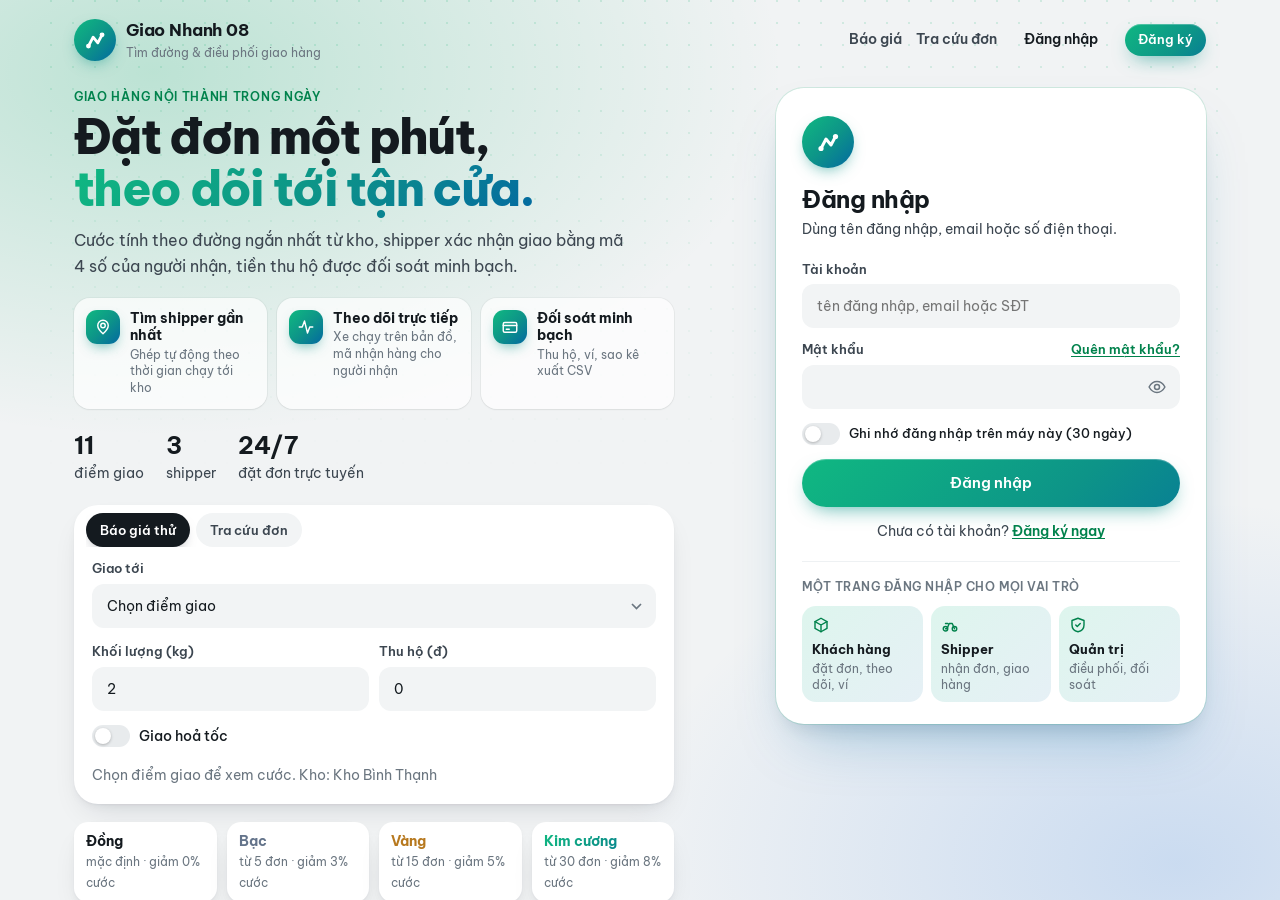
==== commit d863c374: "reload" ====
--- a/dieu-phoi-giao-hang.html
+++ b/dieu-phoi-giao-hang.html
@@ -1548,7 +1548,7 @@
 .gm-pop { position: fixed; z-index: 60; right: calc(var(--gap) + 66px); bottom: calc(var(--gap) + var(--dock-h) + 16px); width: min(320px, calc(100vw - 2 * var(--gap))); display: flex; flex-direction: column; gap: 10px; padding: 14px 16px 16px; border-radius: var(--r-card); background: var(--surface); box-shadow: var(--shadow-pop); animation: drop-in .15s var(--ease); }
 .gm-pop[hidden] { display: none; }
 .gm-pop h3 { margin: 0; font-size: 15px; }
-.gm-pop .seg { display: grid; grid-template-columns: 1fr 1fr; gap: 4px; padding: 4px; border-radius: 999px; background: var(--surface-2); }
+.gm-pop .seg { display: grid; grid-template-columns: 1fr 1fr 1fr; gap: 4px; padding: 4px; border-radius: 999px; background: var(--surface-2); }
 .gm-pop .seg button { border: 0; height: 32px; border-radius: 999px; background: transparent; color: var(--ink-2); font-weight: 600; font-size: 13px; cursor: pointer; }
 .gm-pop .seg button[aria-checked="true"] { background: var(--ink); color: var(--surface); }
 .gm-pop .field { display: flex; flex-direction: column; gap: 4px; margin: 0; }
@@ -1580,6 +1580,196 @@
 .g-stat[hidden] { display: none; }
 .google-card .alt-list { margin-top: 10px; }
 .g-link { margin: 0 0 8px; } .g-link:empty { display: none; }
+
+.gm-pop .seg button { padding: 0 6px; font-size: 12.5px; }
+.osm-base.dark { filter: invert(1) hue-rotate(180deg) brightness(.82) contrast(.92) saturate(.7); }
+.osm-attr { position: absolute; left: 8px; bottom: 6px; z-index: 2; font-size: 10.5px; padding: 1px 6px; border-radius: 6px; background: color-mix(in srgb, var(--surface) 80%, transparent); color: var(--ink-2); }
+.osm-attr a { color: inherit; }
+
+/* ---- v12: nghiệp vụ kiểu Grab (trò chuyện trong đơn, tip, shipper yêu thích / bị chặn, loại hàng) ---- */
+.chat-list { display: flex; flex-direction: column; gap: 8px; max-height: min(52vh, 420px); overflow-y: auto; padding: 10px; border-radius: 14px; background: var(--surface-2); }
+.chat-list .empty { margin: 8px 0; }
+.chat-msg { max-width: 82%; align-self: flex-start; }
+.chat-msg small { display: block; font-size: 11px; color: var(--muted); margin: 0 4px 2px; }
+.chat-msg p { margin: 0; padding: 8px 12px; border-radius: 14px 14px 14px 4px; background: var(--surface); font-size: 14px; line-height: 1.45; overflow-wrap: anywhere; white-space: pre-wrap; }
+.chat-msg.mine { align-self: flex-end; text-align: right; }
+.chat-msg.mine p { background: var(--brand); color: #fff; border-radius: 14px 14px 4px 14px; text-align: left; }
+.chat-msg.role-A p { background: color-mix(in srgb, var(--signal) 18%, var(--surface)); }
+.chat-quick { margin: 10px 0 6px; flex-wrap: wrap; }
+.chat-form { display: flex; gap: 8px; margin-top: 6px; }
+.chat-form input { flex: 1; min-width: 0; height: 40px; border-radius: 12px; border: 1px solid var(--line); background: var(--surface); color: var(--ink); padding: 0 12px; font: inherit; }
+.pref-h { font-size: 13px; margin: 12px 0 6px; color: var(--ink-2); }
+.pref-list { list-style: none; margin: 0; padding: 0; display: flex; flex-direction: column; gap: 6px; }
+.pref-list li { display: flex; align-items: center; justify-content: space-between; gap: 8px; padding: 8px 10px; border-radius: 12px; background: var(--surface-2); flex-wrap: wrap; }
+.pref-list li > span:first-child { display: flex; flex-direction: column; }
+.pref-list li small { color: var(--muted); font-size: 12px; }
+.pref-list .acts { display: flex; gap: 6px; flex-wrap: wrap; }
+.extra-card { padding-left: 14px; display: flex; flex-direction: column; gap: 4px; }
+.extra-card .bad { color: var(--stop); }
+.extra-card::before { display: none; }
+.cat-hint:empty { display: none; }
+/* v12.1: mã nhận hàng + nút gửi mã cho người nhận */
+.code-row { display: flex; flex-wrap: wrap; align-items: center; gap: 8px; margin-top: 8px; }
+.code-row .code-inline { margin-top: 0; }
+#sc-text { width: 100%; resize: vertical; font: inherit; }
+/* v12.2: luật .legend { display:flex } ở trên đè mất luật ẩn chú giải trên điện thoại -> chú giải lấp ló dưới thanh tìm kiếm */
+@media (max-width: 820px) { .legend { display: none; } }
+/* v12.2: shipper đang có đơn thì việc cần làm (điểm giao, nút Đã giao) lên đầu, thẻ trạng thái xuống dưới */
+.j-flow { display: flex; flex-direction: column; }
+.j-flow.busy .j-work { order: -1; margin-bottom: 12px; }
+.loc-line { margin: 0 0 12px; }
+/* v12.2: luật .acts { justify-content:flex-end } của menu ⋯ (bảng tài khoản) lan sang thẻ điểm giao của shipper: 6 nút không
+   xuống dòng nên tràn sang TRÁI, nút "Đã giao" nằm ngoài khung và không bấm được. Thẻ điểm giao: xếp từ trái, cho xuống dòng. */
+.stop-card .acts { flex-wrap: wrap; justify-content: flex-start; }
+
+/* ================================================================== v13: hoàn thiện giao diện
+   Trang chào: điểm nhấn tính năng, gợi ý vai trò thay cho nút tài khoản dùng thử, chân trang ghi công bản đồ.
+   Toàn ứng dụng: nút có phản hồi khi bấm, thẻ đơn nổi nhẹ khi rê chuột, trạng thái rỗng có biểu tượng, thông báo cảnh báo màu vàng. */
+.guest { position: relative; }
+.guest::before { content: ""; position: absolute; inset: 0 0 auto 0; height: 520px; pointer-events: none; z-index: -1; opacity: .55;
+  background-image: radial-gradient(circle at 1px 1px, color-mix(in srgb, var(--brand) 26%, transparent) 1px, transparent 0);
+  background-size: 22px 22px; -webkit-mask-image: linear-gradient(to bottom, #000 0%, transparent 92%); mask-image: linear-gradient(to bottom, #000 0%, transparent 92%); }
+.guest-nav .nav-login { background: transparent; color: var(--ink); font-weight: 600; }
+.guest-nav .nav-login:hover { background: var(--surface-3); }
+.hero-features { list-style: none; margin: 18px 0 4px; padding: 0; display: grid; grid-template-columns: repeat(3, minmax(0, 1fr)); gap: 10px; max-width: 600px; }
+.hero-features li { display: flex; gap: 10px; align-items: flex-start; padding: 12px; border-radius: 16px; background: color-mix(in srgb, var(--surface) 72%, transparent); box-shadow: var(--shadow-1, 0 1px 2px rgba(0,0,0,.05)); }
+.hero-features b { display: block; font-size: 13.5px; line-height: 1.3; }
+.hero-features small { display: block; color: var(--muted); font-size: 12px; line-height: 1.4; margin-top: 2px; }
+.hf-ic { flex: none; width: 34px; height: 34px; border-radius: 11px; display: grid; place-items: center; background: var(--brand-soft); color: var(--brand-deep); }
+.hf-ic svg, .role-hint svg { width: 18px; height: 18px; fill: none; stroke: currentColor; stroke-width: 1.9; stroke-linecap: round; stroke-linejoin: round; }
+.role-hint { margin-top: 20px; padding-top: 16px; border-top: 1px solid var(--line-2); }
+.role-hint > span { display: block; font-size: 12px; font-weight: 600; color: var(--muted); text-transform: uppercase; letter-spacing: .04em; margin-bottom: 10px; }
+.role-hint ul { list-style: none; margin: 0; padding: 0; display: grid; grid-template-columns: repeat(3, 1fr); gap: 8px; }
+.role-hint li { display: grid; justify-items: start; gap: 2px; padding: 10px; border-radius: 14px; background: var(--surface-2); color: var(--ink-2); }
+.role-hint li svg { color: var(--brand-deep); margin-bottom: 4px; }
+.role-hint b { font-size: 12.5px; color: var(--ink); }
+.role-hint small { font-size: 11.5px; color: var(--muted); line-height: 1.35; }
+.caps-warn { display: inline-flex; align-items: center; gap: 6px; margin-top: 6px; font-size: 12px; font-weight: 600; color: var(--signal-ink); background: var(--signal-soft); padding: 3px 10px; border-radius: 999px; }
+.guest-foot { display: flex; justify-content: space-between; flex-wrap: wrap; gap: 8px 20px; margin-top: 36px; padding-top: 18px; border-top: 1px solid var(--line-2); font-size: 12.5px; color: var(--muted); }
+.guest-foot a { color: inherit; }
+@media (max-width: 900px) {
+  .hero-features { grid-template-columns: 1fr; }
+  .role-hint ul { grid-template-columns: 1fr; }
+  .role-hint li { grid-template-columns: auto auto 1fr; align-items: center; gap: 8px; }
+  .role-hint li svg { margin: 0; }
+}
+
+/* Nút: phản hồi khi bấm, nút chính có ánh sáng nhẹ khi rê chuột */
+.btn:active:not(:disabled) { transform: scale(.97); }
+.btn.primary:hover:not(:disabled) { background: var(--brand-deep); box-shadow: 0 6px 18px -6px color-mix(in srgb, var(--brand) 80%, transparent); }
+:root[data-theme="dark"] .btn.primary:hover:not(:disabled) { background: color-mix(in srgb, var(--brand) 88%, #fff); }
+@media (prefers-color-scheme: dark) { :root:not([data-theme="light"]) .btn.primary:hover:not(:disabled) { background: color-mix(in srgb, var(--brand) 88%, #fff); } }
+.btn:disabled { opacity: .55; cursor: not-allowed; }
+
+/* Thẻ đơn / điểm giao: nổi nhẹ khi rê chuột */
+.order-card, .stop-card { transition: border-color .15s var(--ease), box-shadow .2s var(--ease), transform .2s var(--ease); }
+@media (hover: hover) { .order-card:hover { box-shadow: var(--shadow-card); transform: translateY(-1px); } }
+
+/* Trạng thái rỗng */
+.empty { display: flex; align-items: center; gap: 12px; padding: 16px; border: 1.5px dashed var(--line); border-radius: 16px; background: color-mix(in srgb, var(--surface-2) 60%, transparent); line-height: 1.5; }
+.empty::before { content: ""; flex: none; width: 36px; height: 36px; border-radius: 12px; background: var(--brand-soft) url("data:image/svg+xml,%3Csvg xmlns='http://www.w3.org/2000/svg' viewBox='0 0 24 24' fill='none' stroke='%2300824c' stroke-width='1.8' stroke-linecap='round' stroke-linejoin='round'%3E%3Cpath d='M4 7.5 12 3l8 4.5v9L12 21l-8-4.5z'/%3E%3Cpath d='M4 7.5 12 12l8-4.5M12 12v9'/%3E%3C/svg%3E") center / 20px no-repeat; }
+
+/* Thông báo cảnh báo (bản đồ nền lỗi...) */
+.toast.warn { background: var(--signal-soft); color: var(--signal-ink); border-radius: 16px; box-shadow: 0 0 0 1px color-mix(in srgb, var(--signal) 40%, transparent), var(--shadow-pop); }
+@media (prefers-reduced-motion: reduce) { .btn:active:not(:disabled) { transform: none; } .order-card:hover { transform: none; } }
+.caps-warn[hidden] { display: none; }
+.guest-nav .nav-login { font-size: 14px; }
+.guest-brand b { white-space: nowrap; }
+
+/* ================================================================== v14: thiết kế lại
+   Hướng: "xanh ngọc chuyển xanh biển" (emerald → teal → ocean) làm điểm nhấn duy nhất, mọi bề mặt còn lại trung tính và
+   sạch; thẻ trắng không viền, đổ bóng mềm nhiều lớp; số liệu to, chữ số đều; thẻ hạng thành viên kiểu thẻ ngân hàng. */
+:root {
+  --grad: linear-gradient(135deg, #10b981 0%, #0d9488 52%, #0369a1 100%);
+  --grad-soft: linear-gradient(135deg, color-mix(in srgb, #10b981 14%, var(--surface)) 0%, color-mix(in srgb, #0369a1 10%, var(--surface)) 100%);
+  --shadow-soft: 0 1px 2px rgba(15, 23, 42, .04), 0 4px 10px -2px rgba(15, 23, 42, .05), 0 14px 32px -12px rgba(15, 23, 42, .14);
+  --ring-brand: 0 0 0 1px color-mix(in srgb, var(--brand) 35%, transparent), 0 8px 24px -10px color-mix(in srgb, var(--brand) 55%, transparent);
+}
+:root[data-theme="dark"] { --shadow-soft: 0 0 0 1px rgba(255,255,255,.06), 0 14px 32px -12px rgba(0,0,0,.7); }
+@media (prefers-color-scheme: dark) { :root:not([data-theme="light"]) { --shadow-soft: 0 0 0 1px rgba(255,255,255,.06), 0 14px 32px -12px rgba(0,0,0,.7); } }
+
+body { font-feature-settings: "tnum" 1, "cv11" 1; -webkit-font-smoothing: antialiased; }
+.grad-text { background: var(--grad); -webkit-background-clip: text; background-clip: text; color: transparent; }
+
+/* Thương hiệu, nút chính, mục đang chọn: dùng chung một dải màu */
+.brand, .login-brand, .guest-brand svg { background: var(--grad) !important; box-shadow: 0 6px 16px -6px rgba(13, 148, 136, .7); }
+.btn.primary { background: var(--grad); background-size: 140% 140%; background-position: 0% 50%; color: #fff; border: 0;
+  box-shadow: 0 1px 0 rgba(255,255,255,.25) inset, 0 8px 20px -8px rgba(13, 148, 136, .75); transition: background-position .35s var(--ease), box-shadow .2s var(--ease), transform .15s var(--ease); }
+.btn.primary:hover:not(:disabled) { background: var(--grad); background-size: 140% 140%; background-position: 100% 50%; box-shadow: 0 1px 0 rgba(255,255,255,.25) inset, 0 12px 26px -10px rgba(3, 105, 161, .8); }
+:root[data-theme="dark"] .btn.primary:hover:not(:disabled) { background: var(--grad); background-size: 140% 140%; background-position: 100% 50%; }
+@media (prefers-color-scheme: dark) { :root:not([data-theme="light"]) .btn.primary:hover:not(:disabled) { background: var(--grad); background-size: 140% 140%; background-position: 100% 50%; } }
+.dock a[aria-current="page"] { background: var(--grad); color: #fff; box-shadow: 0 6px 16px -8px rgba(13, 148, 136, .9); }
+.dock a[aria-current="page"] svg { stroke: #fff; }
+.dock { padding: 7px; border-radius: 24px; }
+
+/* Khung trái: tiêu đề trang to hơn, có gạch nhấn */
+.page-head h1 { font-size: 24px; font-weight: 800; letter-spacing: -.03em; position: relative; }
+.page-head h1::after { content: ""; display: block; width: 28px; height: 4px; border-radius: 4px; background: var(--grad); margin-top: 6px; }
+.page-head.sub h2::after { content: none; }
+
+/* Ô số liệu: thẻ trắng, chấm màu theo ý nghĩa, số to */
+.tiles { gap: 10px; }
+.tile, .tile:nth-child(1), .tile:nth-child(2), .tile:nth-child(3), .tile:nth-child(4) { background: var(--surface); box-shadow: var(--shadow-soft); border-radius: 18px; padding: 16px 16px 14px; position: relative; overflow: hidden; }
+.tile::before { content: ""; position: absolute; left: 16px; top: 16px; width: 8px; height: 8px; border-radius: 50%; background: var(--brand); box-shadow: 0 0 0 4px color-mix(in srgb, var(--brand) 18%, transparent); }
+.tile:nth-child(2)::before { background: var(--signal); box-shadow: 0 0 0 4px color-mix(in srgb, var(--signal) 22%, transparent); }
+.tile:nth-child(3)::before { background: var(--road); box-shadow: 0 0 0 4px color-mix(in srgb, var(--road) 18%, transparent); }
+.tile:nth-child(4)::before { background: var(--violet); box-shadow: 0 0 0 4px color-mix(in srgb, var(--violet) 18%, transparent); }
+.tile::after { content: ""; position: absolute; right: -30px; bottom: -30px; width: 90px; height: 90px; border-radius: 50%; background: var(--grad-soft); opacity: .7; }
+.tile b { margin-top: 18px; font-size: 26px; position: relative; z-index: 1; }
+.tile span { position: relative; z-index: 1; }
+.tile:first-child b { background: var(--grad); -webkit-background-clip: text; background-clip: text; color: transparent; }
+.tile b.neg { color: var(--stop); background: none; -webkit-text-fill-color: currentColor; }
+
+/* Thẻ hạng thành viên: kiểu thẻ ngân hàng */
+.tier-card { background: var(--grad) !important; color: #fff; border-radius: 22px; padding: 18px 20px; position: relative; overflow: hidden; box-shadow: 0 16px 36px -16px rgba(3, 105, 161, .8); }
+.tier-card::before, .tier-card::after { content: ""; position: absolute; border-radius: 50%; background: rgba(255,255,255,.12); pointer-events: none; }
+.tier-card::before { width: 180px; height: 180px; right: -50px; top: -70px; }
+.tier-card::after { width: 120px; height: 120px; right: 60px; bottom: -70px; background: rgba(255,255,255,.08); }
+.tier-card span, .tier-card small, .tier-card b { color: #fff !important; position: relative; z-index: 1; }
+.tier-card small { opacity: .85; }
+.tier-card .progress { background: rgba(255,255,255,.25) !important; position: relative; z-index: 1; }
+.tier-card .progress i { background: #fff !important; }
+
+/* Thẻ đơn: nền trắng nổi, viền mảnh, sọc trạng thái bên trái */
+.order-card { border: 1px solid var(--line-2); border-radius: 18px; padding: 14px 16px; background: var(--surface); box-shadow: 0 1px 2px rgba(15, 23, 42, .04); position: relative; }
+.order-card::before { content: ""; position: absolute; left: 0; top: 16px; bottom: 16px; width: 3px; border-radius: 0 3px 3px 0; background: var(--line); transition: background .2s; }
+.order-card:has(.chip.ok)::before { background: var(--go); }
+.order-card:has(.chip.blue)::before, .order-card:has(.chip.road)::before { background: var(--road); }
+.order-card:has(.chip.warn)::before, .order-card:has(.chip.urgent)::before { background: var(--signal); }
+.order-card:has(.chip.bad)::before { background: var(--stop); }
+.order-card:hover, .order-card.sel { border-color: color-mix(in srgb, var(--brand) 55%, transparent); box-shadow: var(--ring-brand); }
+.order-card.sel::before { background: var(--grad); width: 4px; }
+.timeline i.on { background: var(--grad); }
+.code-inline { background: var(--grad-soft); box-shadow: inset 0 0 0 1px color-mix(in srgb, var(--brand) 25%, transparent); }
+.carrier-card, .finding { border-radius: 16px; }
+
+/* Bộ lọc dạng viên: mục đang chọn có dải màu nhạt */
+.filter-chips .chip.on, .chips .chip.on, .seg button[aria-pressed="true"] { background: var(--grad-soft); color: var(--brand-deep); border-color: color-mix(in srgb, var(--brand) 45%, transparent); }
+.tabs [role="tab"][aria-selected="true"] { box-shadow: 0 6px 14px -8px rgba(15, 23, 42, .6); }
+
+/* Khối nội dung trong khung trái */
+.block { border-radius: 20px; }
+.kpi { border-radius: 16px; background: var(--surface); box-shadow: var(--shadow-soft); }
+
+/* Bản đồ: nền có lưới chấm rất nhạt và quầng tối nhẹ ở mép (chỉ khi dùng sơ đồ, nền thật thì ẩn) */
+.stage::before { content: ""; position: absolute; inset: 0; z-index: 0; pointer-events: none;
+  background-image: radial-gradient(circle at 1px 1px, color-mix(in srgb, var(--ink) 9%, transparent) 1px, transparent 0), radial-gradient(ellipse at 60% 45%, transparent 55%, color-mix(in srgb, var(--ink) 6%, transparent) 100%);
+  background-size: 24px 24px, 100% 100%; }
+.stage.gmap-on::before, .stage.osm-on::before { display: none; }
+
+/* Trang chào: tiêu đề có dải màu, thẻ đăng nhập viền sáng */
+.auth-card { box-shadow: 0 0 0 1px color-mix(in srgb, var(--brand) 14%, transparent), 0 30px 60px -24px rgba(3, 105, 161, .35), 0 12px 24px -12px rgba(15, 23, 42, .18); }
+.guest-hero h1 { font-weight: 800; }
+.hf-ic { background: var(--grad); color: #fff; box-shadow: 0 6px 14px -6px rgba(13, 148, 136, .8); }
+.guest-tool { box-shadow: var(--shadow-soft); }
+.tier-strip span { background: var(--surface); box-shadow: var(--shadow-soft); }
+.tier-strip span:nth-child(2) b { color: #64748b; } .tier-strip span:nth-child(3) b { color: #b7791f; } .tier-strip span:nth-child(4) b { background: var(--grad); -webkit-background-clip: text; background-clip: text; color: transparent; }
+.role-hint li { background: var(--grad-soft); }
+.bc.hero { background: var(--grad) !important; box-shadow: 0 16px 36px -16px rgba(3, 105, 161, .8); position: relative; overflow: hidden; }
+.bc.hero::after { content: ""; position: absolute; width: 160px; height: 160px; right: -50px; top: -80px; border-radius: 50%; background: rgba(255,255,255,.12); pointer-events: none; }
+.role-hint li { align-content: start; }
+/* Đường trên sơ đồ hơi ngả xanh ngọc cho hợp dải màu mới (nền thật Google / OSM giữ nguyên luật riêng) */
+.stage:not(.gmap-on) .edge { stroke: color-mix(in srgb, var(--brand) 70%, #0d9488); }
 
 </style>
 </head>
@@ -1613,9 +1803,11 @@
   <!-- Bảng chọn nền bản đồ (ngoài .stage để nổi trên cả khung điều khiển bên dưới ở điện thoại) -->
   <div class="gm-pop" id="gm-pop" role="dialog" aria-label="Nền bản đồ" hidden>
     <h3>Nền bản đồ</h3>
+    <small class="muted">OpenStreetMap là mặc định: miễn phí, không cần khoá hay thẻ; đường đi thật lấy từ máy chủ OSRM công cộng (ô tô). Google Maps là tuỳ chọn khi bạn có khoá API.</small>
     <div class="seg" id="gm-seg" role="radiogroup" aria-label="Chọn nền bản đồ">
+      <button type="button" role="radio" data-base="osm" aria-checked="false">OpenStreetMap</button>
       <button type="button" role="radio" data-base="google" aria-checked="false">Google Maps</button>
-      <button type="button" role="radio" data-base="schematic" aria-checked="true">Sơ đồ (dự phòng)</button>
+      <button type="button" role="radio" data-base="schematic" aria-checked="false">Sơ đồ</button>
     </div>
     <label class="field"><span>Khoá API Google Maps</span><input id="gm-key" type="password" autocomplete="off" spellcheck="false" placeholder="AIza…"></label>
     <label class="check"><input type="checkbox" id="gm-traffic"> Tính giao thông thực tế khi ước tính thời gian (ô tô; Google tính phí cao hơn)</label>
@@ -1737,9 +1929,14 @@
     </div>
   </dialog>
 
+  <script src="gmaps-key.js"></script>
   <script>
 (() => {
-  // build-standalone-hytVFl/js/engine_all.js
+  var __defProp = Object.defineProperty;
+  var __defNormalProp = (obj, key, value) => key in obj ? __defProp(obj, key, { enumerable: true, configurable: true, writable: true, value }) : obj[key] = value;
+  var __publicField = (obj, key, value) => __defNormalProp(obj, typeof key !== "symbol" ? key + "" : key, value);
+
+  // build-standalone-R0G4O5/js/engine_all.js
   var DATA = { "addresses.txt": "# So dia chi: id khach_hang nut_ban_do mac_dinh(1/0) sdt nhan_goi_nho nguoi_nhan dia_chi_chi_tiet\n1 anphat 1 1 0901000001 Văn%20phòng Công%20ty%20An%20Phát Tầng 5, toà nhà Sunrise\n2 anphat 10 0 0909103103 Kho%20hàng Anh%20Khoa Kho số 2\n3 khachvip 5 1 0902000001 Nhà%20hàng Nhà%20hàng%20Hương%20Việt Mặt tiền đường chính\n", "audit.txt": "# Nhat ky kiem toan: id thoi_diem(giay) nguoi_lam vai_tro hanh_dong doi_tuong chi_tiet\n1 1793113951 admin admin auth.login admin Chrome trên Windows\n2 1793114151 admin admin user.create cuahangmai customer\n3 1792948351 ctv_hung guest auth.register ctv_hung shipper hung@example.com\n", "complaints.txt": "# Khieu nai: 'C id khach ma_don trang_thai tao cap_nhat nguoi_xu_ly tieu_de' va 'M id thoi_diem tac_gia vai_tro noi_dung'\nC 1 anphat 103 new 1793117551 1793117551 - Hàng giao chậm hơn dự kiến\nM 1 1793117551 anphat customer Đơn linh kiện điện tử giao trễ gần một giờ so với hạn đã hẹn, nhờ bên mình kiểm tra lại giúp.\n", "config.txt": "# Cau hinh he thong: moi dong 'khoa gia_tri'. Sua bang trang Cau hinh (quan tri vien).\ntariff.firstKm 2\ntariff.firstFee 15000\ntariff.perKm 4000\ntariff.freeKg 3\ntariff.perKg 2500\ntariff.urgent 0.3\ntariff.codRate 0.008\ntariff.codMin 5000\ntariff.returnRate 0.5\ntier Đồng 0 0\ntier Bạc 5 0.03\ntier Vàng 15 0.05\ntier Kim%20cương 30 0.08\ncancel.dispatched 0.2\ncancel.onRoute 0.5\nshipperShare 0.7\nscoreAware 0\nmaxOpenOrders 20\nautoDeliver 0\nmatch.auto 1\nmatch.offerSeconds 45\nmatch.giveUp 10\nclock.speed 6\n", "map.txt": "# Ban do noi thanh TP.HCM (vo huong) - 14 nut, 17 canh. Can Gio (12, 13) tach roi dat lien.\n# Dinh dang: xem src/FileIO.h\nDIRECTED 0\n\nNODES 14\n# id  vi_do  kinh_do  ten\n0 10.8040 106.7120 Kho Bình Thạnh\n1 10.7725 106.6980 Chợ Bến Thành\n2 10.7798 106.6990 Nhà thờ Đức Bà\n3 10.7875 106.7050 Thảo Cầm Viên\n4 10.7950 106.7218 Landmark 81\n5 10.7823 106.6773 Ga Sài Gòn\n6 10.8010 106.6640 Công viên Hoàng Văn Thụ\n7 10.7520 106.6600 Chợ Lớn\n8 10.7680 106.6380 Đầm Sen\n9 10.8185 106.6588 Sân bay Tân Sơn Nhất\n10 10.8410 106.8090 Khu Công nghệ cao\n11 10.8150 106.7110 Bến xe Miền Đông\n12 10.4110 106.9560 Cần Giờ - Chợ Cần Thạnh\n13 10.4900 106.8900 Cần Giờ - Rừng Sác\n\nEDGES 17\n# u  v  km  phut  phu_phi(nghin d)  [loai_xe: 1 xe may + 2 o to + 4 xe tai  [he_so_cao_diem]]\n# He so cao diem: luc dong nhat (7:00-8:30, 17:00-18:30) o to mat gap bao nhieu lan thoi gian.\n# Duong trung tam ~2-2.5, duong vanh dai ~1.4-1.6, cao toc 1.2, Can Gio 1.\n0 2 4.1 6.1 0 7 2.2         # Dinh Tien Hoang - Le Duan: rat dong gio cao diem\n0 3 2.7 4.1 0 7 2.0\n0 4 2.0 2.4 0 7 1.8\n0 11 1.7 2.0 0 7 1.4\n2 3 1.5 3.0 0 7 2.0\n2 1 1.1 2.2 0 3 2.5         # noi do: cam xe tai\n2 5 3.2 4.8 0 7 2.0\n4 10 14.6 14.6 0 7 1.6\n11 9 7.7 9.2 0 7 1.5\n1 7 6.4 9.6 0 7 2.0\n7 8 4.0 6.0 0 7 1.6\n9 6 2.7 4.1 0 7 1.6\n6 8 6.3 9.4 0 7 1.5\n1 5 3.4 6.8 0 3 2.2         # cam xe tai\n11 10 15.0 11.2 10 6 1.2    # cao toc: cam xe may, thu phi 10k\n3 4 2.7 4.1 5 7 1.8         # cau Thi Nghe: phi 5k\n12 13 15.3 18.4 0 7 1.0     # Can Gio: khong ket xe\n", "map_city.txt": "# Do thi mo phong: luoi 40 x 50 giao lo, song phia dong qua 5 cay cau, vanh dai cam xe may,\n# trung tam cam xe tai. Sinh bang tools/gen_city.py (seed co dinh).\nDIRECTED 0\n\nNODES 2000\n0 10.7857 106.69773 Kho trung tâm (Trường Chinh - Lý Thường Kiệt)\n1 10.7 106.6 Vành đai Nam - Vành đai Tây\n2 10.7 106.60408 Vành đai Nam - Đường D2\n3 10.7 106.60816 Vành đai Nam - Đường D3\n4 10.7 106.61224 Vành đai Nam - Cách Mạng Tháng Tám\n5 10.7 106.61633 Vành đai Nam - Đường D5\n6 10.7 106.62041 Vành đai Nam - Đường D6\n7 10.7 106.62449 Vành đai Nam - Đường D7\n8 10.7 106.62857 Vành đai Nam - Đường D8\n9 10.7 106.63265 Vành đai Nam - Đường D9\n10 10.7 106.63673 Vành đai Nam - Đường D10\n11 10.7 106.64082 Vành đai Nam - Hai Bà Trưng\n12 10.7 106.6449 Vành đai Nam - Đường D12\n13 10.7 106.64898 Vành đai Nam - Đường D13\n14 10.7 106.65306 Vành đai Nam - Đường D14\n15 10.7 106.65714 Vành đai Nam - Đường D15\n16 10.7 106.66122 Vành đai Nam - Đường D16\n17 10.7 106.66531 Vành đai Nam - Đường D17\n18 10.7 106.66939 Vành đai Nam - Nam Kỳ Khởi Nghĩa\n19 10.7 106.67347 Vành đai Nam - Đường D19\n20 10.7 106.67755 Vành đai Nam - Đường D20\n21 10.7 106.68163 Vành đai Nam - Đường D21\n22 10.7 106.68571 Vành đai Nam - Đường D22\n23 10.7 106.6898 Vành đai Nam - Đường D23\n24 10.7 106.69388 Vành đai Nam - Đường D24\n25 10.7 106.69796 Vành đai Nam - Lý Thường Kiệt\n26 10.7 106.70204 Vành đai Nam - Đường D26\n27 10.7 106.70612 Vành đai Nam - Đường D27\n28 10.7 106.7102 Vành đai Nam - Đường D28\n29 10.7 106.71429 Vành đai Nam - Đường D29\n30 10.7 106.71837 Vành đai Nam - Đường D30\n31 10.7 106.72245 Vành đai Nam - Đường D31\n32 10.7 106.72653 Vành đai Nam - Nguyễn Văn Trỗi\n33 10.7 106.73061 Vành đai Nam - Đường D33\n34 10.7 106.73469 Vành đai Nam - Đường D34\n35 10.7 106.73878 Vành đai Nam - Đường D35\n36 10.7 106.74286 Vành đai Nam - Đường D36\n37 10.7 106.74694 Vành đai Nam - Đường D37\n38 10.7 106.75102 Vành đai Nam - Đường D38\n39 10.7 106.7551 Vành đai Nam - Xô Viết Nghệ Tĩnh\n40 10.7 106.75918 Vành đai Nam - Đường D40\n41 10.7 106.76327 Vành đai Nam - Đường D41\n42 10.7 106.76735 Vành đai Nam - Đường D42\n43 10.7 106.77143 Vành đai Nam - Đường D43\n44 10.7 106.77551 Vành đai Nam - Đường D44\n45 10.7 106.77959 Vành đai Nam - Đường D45\n46 10.7 106.78367 Vành đai Nam - Lê Văn Sỹ\n47 10.7 106.78776 Vành đai Nam - Đường D47\n48 10.7 106.79184 Vành đai Nam - Đường D48\n49 10.7 106.79592 Vành đai Nam - Đường D49\n50 10.7 106.8 Vành đai Nam - Vành đai Đông\n51 10.7041 106.6 Đường số 2 - Vành đai Tây\n52 10.70332 106.60409 Đường số 2 - Đường D2\n53 10.70413 106.6089 Đường số 2 - Đường D3\n54 10.70329 106.61168 Đường số 2 - Cách Mạng Tháng Tám\n55 10.70431 106.61644 Đường số 2 - Đường D5\n56 10.70468 106.62051 Đường số 2 - Đường D6\n57 10.70458 106.62504 Đường số 2 - Đường D7\n58 10.70462 106.62875 Đường số 2 - Đường D8\n59 10.70357 106.63289 Đường số 2 - Đường D9\n60 10.7033 106.63738 Đường số 2 - Đường D10\n61 10.704 106.64146 Đường số 2 - Hai Bà Trưng\n62 10.70448 106.64526 Đường số 2 - Đường D12\n63 10.70351 106.64847 Đường số 2 - Đường D13\n64 10.70509 106.65394 Đường số 2 - Đường D14\n65 10.70473 106.65816 Đường số 2 - Đường D15\n66 10.70413 106.66036 Đường số 2 - Đường D16\n67 10.70378 106.66542 Đường số 2 - Đường D17\n68 10.70368 106.6693 Đường số 2 - Nam Kỳ Khởi Nghĩa\n69 10.70487 106.67389 Đường số 2 - Đường D19\n70 10.70426 106.67658 Đường số 2 - Đường D20\n71 10.70454 106.68135 Đường số 2 - Đường D21\n72 10.70394 106.68551 Đường số 2 - Đường D22\n73 10.70428 106.68979 Đường số 2 - Đường D23\n74 10.70332 106.69389 Đường số 2 - Đường D24\n75 10.70462 106.69816 Đường số 2 - Lý Thường Kiệt\n76 10.70408 106.70289 Đường số 2 - Đường D26\n77 10.70361 106.70596 Đường số 2 - Đường D27\n78 10.70498 106.71016 Đường số 2 - Đường D28\n79 10.70414 106.71332 Đường số 2 - Đường D29\n80 10.70354 106.71761 Đường số 2 - Đường D30\n81 10.70318 106.72287 Đường số 2 - Đường D31\n82 10.7049 106.72572 Đường số 2 - Nguyễn Văn Trỗi\n83 10.70435 106.73055 Đường số 2 - Đường D33\n84 10.70407 106.73414 Đường số 2 - Đường D34\n85 10.70489 106.73903 Đường số 2 - Đường D35\n86 10.70401 106.74279 Đường số 2 - Đường D36\n87 10.70498 106.74793 Đường số 2 - Đường D37\n88 10.7042 106.75114 Đường số 2 - Đường D38\n89 10.70445 106.75471 Đường số 2 - Xô Viết Nghệ Tĩnh\n90 10.70472 106.75919 Đường số 2 - Đường D40\n91 10.70406 106.76405 Đường số 2 - Đường D41\n92 10.70397 106.76693 Đường số 2 - Đường D42\n93 10.70363 106.77048 Đường số 2 - Đường D43\n94 10.70442 106.77571 Đường số 2 - Đường D44\n95 10.70402 106.77964 Đường số 2 - Đường D45\n96 10.70408 106.78453 Đường số 2 - Lê Văn Sỹ\n97 10.70361 106.78773 Đường số 2 - Đường D47\n98 10.70413 106.7925 Đường số 2 - Đường D48\n99 10.70473 106.79604 Đường số 2 - Đường D49\n100 10.7041 106.8 Đường số 2 - Vành đai Đông\n101 10.70821 106.6 Đường số 3 - Vành đai Tây\n102 10.70904 106.60476 Đường số 3 - Đường D2\n103 10.70783 106.60901 Đường số 3 - Đường D3\n104 10.70738 106.61263 Đường số 3 - Cách Mạng Tháng Tám\n105 10.70879 106.61636 Đường số 3 - Đường D5\n106 10.70811 106.62136 Đường số 3 - Đường D6\n107 10.70916 106.62519 Đường số 3 - Đường D7\n108 10.70816 106.62768 Đường số 3 - Đường D8\n109 10.70773 106.63265 Đường số 3 - Đường D9\n110 10.70738 106.63724 Đường số 3 - Đường D10\n111 10.70802 106.64071 Đường số 3 - Hai Bà Trưng\n112 10.70721 106.64388 Đường số 3 - Đường D12\n113 10.70837 106.64986 Đường số 3 - Đường D13\n114 10.70735 106.65366 Đường số 3 - Đường D14\n115 10.70769 106.65739 Đường số 3 - Đường D15\n116 10.70872 106.66216 Đường số 3 - Đường D16\n117 10.70855 106.66558 Đường số 3 - Đường D17\n118 10.7075 106.66901 Đường số 3 - Nam Kỳ Khởi Nghĩa\n119 10.70838 106.67402 Đường số 3 - Đường D19\n120 10.70913 106.67753 Đường số 3 - Đường D20\n121 10.70866 106.68089 Đường số 3 - Đường D21\n122 10.70764 106.68589 Đường số 3 - Đường D22\n123 10.70915 106.69056 Đường số 3 - Đường D23\n124 10.70821 106.69303 Đường số 3 - Đường D24\n125 10.70855 106.69885 Đường số 3 - Lý Thường Kiệt\n126 10.70879 106.70289 Đường số 3 - Đường D26\n127 10.70781 106.70594 Đường số 3 - Đường D27\n128 10.70884 106.71024 Đường số 3 - Đường D28\n129 10.70758 106.71329 Đường số 3 - Đường D29\n130 10.7074 106.71916 Đường số 3 - Đường D30\n131 10.70728 106.72214 Đường số 3 - Đường D31\n132 10.7079 106.72708 Đường số 3 - Nguyễn Văn Trỗi\n133 10.70723 106.73063 Đường số 3 - Đường D33\n134 10.70785 106.73429 Đường số 3 - Đường D34\n135 10.70785 106.738 Đường số 3 - Đường D35\n136 10.70913 106.743 Đường số 3 - Đường D36\n137 10.70883 106.74623 Đường số 3 - Đường D37\n138 10.70825 106.75088 Đường số 3 - Đường D38\n139 10.70787 106.7553 Đường số 3 - Xô Viết Nghệ Tĩnh\n140 10.70857 106.75831 Đường số 3 - Đường D40\n141 10.708 106.76264 Đường số 3 - Đường D41\n142 10.70907 106.76642 Đường số 3 - Đường D42\n143 10.7083 106.77212 Đường số 3 - Đường D43\n144 10.70811 106.77603 Đường số 3 - Đường D44\n145 10.70757 106.78002 Đường số 3 - Đường D45\n146 10.70898 106.78292 Đường số 3 - Lê Văn Sỹ\n147 10.70827 106.78834 Đường số 3 - Đường D47\n148 10.70824 106.79277 Đường số 3 - Đường D48\n149 10.70751 106.79662 Đường số 3 - Đường D49\n150 10.70821 106.8 Đường số 3 - Vành đai Đông\n151 10.71231 106.6 Điện Biên Phủ - Vành đai Tây\n152 10.71208 106.60393 Điện Biên Phủ - Đường D2\n153 10.71213 106.6073 Điện Biên Phủ - Đường D3\n154 10.71191 106.61193 Điện Biên Phủ - Cách Mạng Tháng Tám\n155 10.71182 106.61632 Điện Biên Phủ - Đường D5\n156 10.71288 106.62024 Điện Biên Phủ - Đường D6\n157 10.71224 106.62413 Điện Biên Phủ - Đường D7\n158 10.71227 106.6278 Điện Biên Phủ - Đường D8\n159 10.71292 106.63326 Điện Biên Phủ - Đường D9\n160 10.71296 106.63744 Điện Biên Phủ - Đường D10\n161 10.71176 106.64174 Điện Biên Phủ - Hai Bà Trưng\n162 10.71308 106.6452 Điện Biên Phủ - Đường D12\n163 10.71212 106.64956 Điện Biên Phủ - Đường D13\n164 10.71302 106.65341 Điện Biên Phủ - Đường D14\n165 10.71325 106.65684 Điện Biên Phủ - Đường D15\n166 10.7116 106.66135 Điện Biên Phủ - Đường D16\n167 10.71246 106.66538 Điện Biên Phủ - Đường D17\n168 10.71151 106.66983 Điện Biên Phủ - Nam Kỳ Khởi Nghĩa\n169 10.71242 106.67361 Điện Biên Phủ - Đường D19\n170 10.71172 106.67713 Điện Biên Phủ - Đường D20\n171 10.71183 106.68175 Điện Biên Phủ - Đường D21\n172 10.71149 106.68523 Điện Biên Phủ - Đường D22\n173 10.71324 106.68913 Điện Biên Phủ - Đường D23\n174 10.71269 106.69441 Điện Biên Phủ - Đường D24\n175 10.71276 106.69732 Điện Biên Phủ - Lý Thường Kiệt\n176 10.71257 106.70205 Điện Biên Phủ - Đường D26\n177 10.71185 106.70681 Điện Biên Phủ - Đường D27\n178 10.71188 106.70983 Điện Biên Phủ - Đường D28\n179 10.71182 106.71339 Điện Biên Phủ - Đường D29\n180 10.71213 106.71918 Điện Biên Phủ - Đường D30\n181 10.71288 106.72227 Điện Biên Phủ - Đường D31\n182 10.71131 106.72571 Điện Biên Phủ - Nguyễn Văn Trỗi\n183 10.71133 106.72984 Điện Biên Phủ - Đường D33\n184 10.71269 106.73485 Điện Biên Phủ - Đường D34\n185 10.7132 106.73847 Điện Biên Phủ - Đường D35\n186 10.71288 106.74308 Điện Biên Phủ - Đường D36\n187 10.71263 106.74717 Điện Biên Phủ - Đường D37\n188 10.71318 106.75065 Điện Biên Phủ - Đường D38\n189 10.71172 106.75503 Điện Biên Phủ - Xô Viết Nghệ Tĩnh\n190 10.71329 106.75996 Điện Biên Phủ - Đường D40\n191 10.71269 106.764 Điện Biên Phủ - Đường D41\n192 10.71268 106.76821 Điện Biên Phủ - Đường D42\n193 10.71208 106.77234 Điện Biên Phủ - Đường D43\n194 10.71201 106.77599 Điện Biên Phủ - Đường D44\n195 10.71218 106.77862 Điện Biên Phủ - Đường D45\n196 10.71271 106.78324 Điện Biên Phủ - Lê Văn Sỹ\n197 10.71325 106.78837 Điện Biên Phủ - Đường D47\n198 10.71153 106.79238 Điện Biên Phủ - Đường D48\n199 10.71194 106.79674 Điện Biên Phủ - Đường D49\n200 10.71231 106.8 Điện Biên Phủ - Vành đai Đông\n201 10.71641 106.6 Đường số 5 - Vành đai Tây\n202 10.7165 106.60376 Đường số 5 - Đường D2\n203 10.71654 106.60862 Đường số 5 - Đường D3\n204 10.71562 106.61249 Đường số 5 - Cách Mạng Tháng Tám\n205 10.71563 106.61556 Đường số 5 - Đường D5\n206 10.71611 106.62071 Đường số 5 - Đường D6\n207 10.71673 106.62353 Đường số 5 - Đường D7\n208 10.71657 106.62828 Đường số 5 - Đường D8\n209 10.71617 106.63212 Đường số 5 - Đường D9\n210 10.71625 106.63616 Đường số 5 - Đường D10\n211 10.71564 106.6409 Đường số 5 - Hai Bà Trưng\n212 10.71674 106.64579 Đường số 5 - Đường D12\n213 10.71679 106.64877 Đường số 5 - Đường D13\n214 10.71591 106.65234 Đường số 5 - Đường D14\n215 10.71543 106.65669 Đường số 5 - Đường D15\n216 10.71637 106.66074 Đường số 5 - Đường D16\n217 10.71603 106.66621 Đường số 5 - Đường D17\n218 10.7166 106.67008 Đường số 5 - Nam Kỳ Khởi Nghĩa\n219 10.71652 106.67378 Đường số 5 - Đường D19\n220 10.71736 106.67758 Đường số 5 - Đường D20\n221 10.71593 106.6819 Đường số 5 - Đường D21\n222 10.71693 106.68534 Đường số 5 - Đường D22\n223 10.71673 106.6888 Đường số 5 - Đường D23\n224 10.71739 106.69382 Đường số 5 - Đường D24\n225 10.71737 106.69832 Đường số 5 - Lý Thường Kiệt\n226 10.71715 106.70291 Đường số 5 - Đường D26\n227 10.71724 106.70592 Đường số 5 - Đường D27\n228 10.71739 106.71112 Đường số 5 - Đường D28\n229 10.71586 106.71496 Đường số 5 - Đường D29\n230 10.71609 106.71776 Đường số 5 - Đường D30\n231 10.71612 106.72273 Đường số 5 - Đường D31\n232 10.71651 106.72648 Đường số 5 - Nguyễn Văn Trỗi\n233 10.717 106.73078 Đường số 5 - Đường D33\n234 10.71577 106.73496 Đường số 5 - Đường D34\n235 10.7157 106.73958 Đường số 5 - Đường D35\n236 10.71733 106.7435 Đường số 5 - Đường D36\n237 10.7171 106.74735 Đường số 5 - Đường D37\n238 10.71702 106.7513 Đường số 5 - Đường D38\n239 10.71556 106.75484 Đường số 5 - Xô Viết Nghệ Tĩnh\n240 10.71688 106.75844 Đường số 5 - Đường D40\n241 10.7169 106.76428 Đường số 5 - Đường D41\n242 10.71542 106.76677 Đường số 5 - Đường D42\n243 10.71713 106.7716 Đường số 5 - Đường D43\n244 10.71656 106.77644 Đường số 5 - Đường D44\n245 10.71617 106.78054 Đường số 5 - Đường D45\n246 10.71644 106.78397 Đường số 5 - Lê Văn Sỹ\n247 10.71571 106.78777 Đường số 5 - Đường D47\n248 10.71556 106.79231 Đường số 5 - Đường D48\n249 10.71607 106.79543 Đường số 5 - Đường D49\n250 10.71641 106.8 Đường số 5 - Vành đai Đông\n251 10.72051 106.6 Đường số 6 - Vành đai Tây\n252 10.71957 106.60427 Đường số 6 - Đường D2\n253 10.7211 106.60747 Đường số 6 - Đường D3\n254 10.72009 106.61233 Đường số 6 - Cách Mạng Tháng Tám\n255 10.72022 106.61729 Đường số 6 - Đường D5\n256 10.71987 106.62091 Đường số 6 - Đường D6\n257 10.71951 106.62471 Đường số 6 - Đường D7\n258 10.72047 106.62841 Đường số 6 - Đường D8\n259 10.72115 106.63347 Đường số 6 - Đường D9\n260 10.7215 106.63775 Đường số 6 - Đường D10\n261 10.71984 106.64085 Đường số 6 - Hai Bà Trưng\n262 10.71986 106.64498 Đường số 6 - Đường D12\n263 10.71982 106.64977 Đường số 6 - Đường D13\n264 10.72054 106.65384 Đường số 6 - Đường D14\n265 10.72081 106.65613 Đường số 6 - Đường D15\n266 10.72026 106.66096 Đường số 6 - Đường D16\n267 10.71993 106.6646 Đường số 6 - Đường D17\n268 10.72074 106.66863 Đường số 6 - Nam Kỳ Khởi Nghĩa\n269 10.72151 106.67344 Đường số 6 - Đường D19\n270 10.72128 106.67801 Đường số 6 - Đường D20\n271 10.72027 106.68187 Đường số 6 - Đường D21\n272 10.72082 106.6854 Đường số 6 - Đường D22\n273 10.72135 106.68902 Đường số 6 - Đường D23\n274 10.72055 106.69455 Đường số 6 - Đường D24\n275 10.72089 106.69787 Đường số 6 - Lý Thường Kiệt\n276 10.72069 106.70119 Đường số 6 - Đường D26\n277 10.72109 106.70528 Đường số 6 - Đường D27\n278 10.7205 106.70982 Đường số 6 - Đường D28\n279 10.72103 106.71373 Đường số 6 - Đường D29\n280 10.72015 106.71838 Đường số 6 - Đường D30\n281 10.72017 106.72328 Đường số 6 - Đường D31\n282 10.72097 106.72726 Đường số 6 - Nguyễn Văn Trỗi\n283 10.72031 106.72995 Đường số 6 - Đường D33\n284 10.72114 106.73412 Đường số 6 - Đường D34\n285 10.7209 106.73847 Đường số 6 - Đường D35\n286 10.7211 106.74267 Đường số 6 - Đường D36\n287 10.72113 106.7467 Đường số 6 - Đường D37\n288 10.7198 106.75152 Đường số 6 - Đường D38\n289 10.72083 106.75434 Đường số 6 - Xô Viết Nghệ Tĩnh\n290 10.72004 106.75987 Đường số 6 - Đường D40\n291 10.72014 106.76396 Đường số 6 - Đường D41\n292 10.7204 106.76662 Đường số 6 - Đường D42\n293 10.72077 106.77089 Đường số 6 - Đường D43\n294 10.72148 106.77564 Đường số 6 - Đường D44\n295 10.71974 106.77917 Đường số 6 - Đường D45\n296 10.72043 106.78347 Đường số 6 - Lê Văn Sỹ\n297 10.71953 106.7882 Đường số 6 - Đường D47\n298 10.72087 106.7915 Đường số 6 - Đường D48\n299 10.72088 106.79678 Đường số 6 - Đường D49\n300 10.72051 106.8 Đường số 6 - Vành đai Đông\n301 10.72462 106.6 Đường số 7 - Vành đai Tây\n302 10.72545 106.60479 Đường số 7 - Đường D2\n303 10.72554 106.60851 Đường số 7 - Đường D3\n304 10.72471 106.61165 Đường số 7 - Cách Mạng Tháng Tám\n305 10.72431 106.61598 Đường số 7 - Đường D5\n306 10.72548 106.62087 Đường số 7 - Đường D6\n307 10.72361 106.62461 Đường số 7 - Đường D7\n308 10.72411 106.62823 Đường số 7 - Đường D8\n309 10.72491 106.63248 Đường số 7 - Đường D9\n310 10.72519 106.63669 Đường số 7 - Đường D10\n311 10.72541 106.64049 Đường số 7 - Hai Bà Trưng\n312 10.72367 106.64433 Đường số 7 - Đường D12\n313 10.72384 106.6497 Đường số 7 - Đường D13\n314 10.72414 106.65208 Đường số 7 - Đường D14\n315 10.72402 106.65706 Đường số 7 - Đường D15\n316 10.72416 106.66149 Đường số 7 - Đường D16\n317 10.72375 106.6657 Đường số 7 - Đường D17\n318 10.7247 106.66839 Đường số 7 - Nam Kỳ Khởi Nghĩa\n319 10.72379 106.67312 Đường số 7 - Đường D19\n320 10.72404 106.67748 Đường số 7 - Đường D20\n321 10.72483 106.68096 Đường số 7 - Đường D21\n322 10.72422 106.68585 Đường số 7 - Đường D22\n323 10.72505 106.69017 Đường số 7 - Đường D23\n324 10.72474 106.69308 Đường số 7 - Đường D24\n325 10.72415 106.69779 Đường số 7 - Lý Thường Kiệt\n326 10.72397 106.70252 Đường số 7 - Đường D26\n327 10.72562 106.70712 Đường số 7 - Đường D27\n328 10.72546 106.71053 Đường số 7 - Đường D28\n329 10.72429 106.71397 Đường số 7 - Đường D29\n330 10.72483 106.71787 Đường số 7 - Đường D30\n331 10.7254 106.72314 Đường số 7 - Đường D31\n332 10.72367 106.72651 Đường số 7 - Nguyễn Văn Trỗi\n333 10.72363 106.73124 Đường số 7 - Đường D33\n334 10.72411 106.73521 Đường số 7 - Đường D34\n335 10.724 106.73831 Đường số 7 - Đường D35\n336 10.72532 106.74265 Đường số 7 - Đường D36\n337 10.72404 106.74603 Đường số 7 - Đường D37\n338 10.72443 106.75013 Đường số 7 - Đường D38\n339 10.72507 106.75543 Đường số 7 - Xô Viết Nghệ Tĩnh\n340 10.72499 106.75973 Đường số 7 - Đường D40\n341 10.7242 106.76323 Đường số 7 - Đường D41\n342 10.72378 106.76737 Đường số 7 - Đường D42\n343 10.72466 106.77107 Đường số 7 - Đường D43\n344 10.72424 106.77518 Đường số 7 - Đường D44\n345 10.72396 106.78059 Đường số 7 - Đường D45\n346 10.72536 106.78301 Đường số 7 - Lê Văn Sỹ\n347 10.72412 106.78867 Đường số 7 - Đường D47\n348 10.72538 106.79188 Đường số 7 - Đường D48\n349 10.72438 106.79512 Đường số 7 - Đường D49\n350 10.72462 106.8 Đường số 7 - Vành đai Đông\n351 10.72872 106.6 Đường số 8 - Vành đai Tây\n352 10.72894 106.6035 Đường số 8 - Đường D2\n353 10.72864 106.60757 Đường số 8 - Đường D3\n354 10.72873 106.6123 Đường số 8 - Cách Mạng Tháng Tám\n355 10.72875 106.61692 Đường số 8 - Đường D5\n356 10.72825 106.62117 Đường số 8 - Đường D6\n357 10.72869 106.62461 Đường số 8 - Đường D7\n358 10.72942 106.62822 Đường số 8 - Đường D8\n359 10.72974 106.63243 Đường số 8 - Đường D9\n360 10.72895 106.63681 Đường số 8 - Đường D10\n361 10.728 106.64092 Đường số 8 - Hai Bà Trưng\n362 10.7297 106.64536 Đường số 8 - Đường D12\n363 10.72796 106.64962 Đường số 8 - Đường D13\n364 10.72904 106.65217 Đường số 8 - Đường D14\n365 10.72906 106.65619 Đường số 8 - Đường D15\n366 10.72931 106.66212 Đường số 8 - Đường D16\n367 10.72806 106.66483 Đường số 8 - Đường D17\n368 10.7288 106.6691 Đường số 8 - Nam Kỳ Khởi Nghĩa\n369 10.72863 106.67283 Đường số 8 - Đường D19\n370 10.7278 106.67691 Đường số 8 - Đường D20\n371 10.72801 106.68192 Đường số 8 - Đường D21\n372 10.7287 106.68581 Đường số 8 - Đường D22\n373 10.72775 106.68923 Đường số 8 - Đường D23\n374 10.72844 106.69396 Đường số 8 - Đường D24\n375 10.72865 106.69846 Đường số 8 - Lý Thường Kiệt\n376 10.72801 106.70168 Đường số 8 - Đường D26\n377 10.72916 106.70518 Đường số 8 - Đường D27\n378 10.72771 106.70938 Đường số 8 - Đường D28\n379 10.72889 106.7147 Đường số 8 - Đường D29\n380 10.72936 106.71787 Đường số 8 - Đường D30\n381 10.72924 106.72176 Đường số 8 - Đường D31\n382 10.72808 106.72718 Đường số 8 - Nguyễn Văn Trỗi\n383 10.72856 106.73048 Đường số 8 - Đường D33\n384 10.7294 106.73402 Đường số 8 - Đường D34\n385 10.72815 106.73973 Đường số 8 - Đường D35\n386 10.72813 106.74216 Đường số 8 - Đường D36\n387 10.72973 106.74678 Đường số 8 - Đường D37\n388 10.72856 106.75175 Đường số 8 - Đường D38\n389 10.72914 106.75606 Đường số 8 - Xô Viết Nghệ Tĩnh\n390 10.72898 106.75906 Đường số 8 - Đường D40\n391 10.72964 106.76348 Đường số 8 - Đường D41\n392 10.72788 106.76816 Đường số 8 - Đường D42\n393 10.72921 106.77064 Đường số 8 - Đường D43\n394 10.72785 106.77595 Đường số 8 - Đường D44\n395 10.72897 106.77889 Đường số 8 - Đường D45\n396 10.72805 106.78396 Đường số 8 - Lê Văn Sỹ\n397 10.72808 106.78867 Đường số 8 - Đường D47\n398 10.72971 106.79088 Đường số 8 - Đường D48\n399 10.72968 106.79622 Đường số 8 - Đường D49\n400 10.72872 106.8 Đường số 8 - Vành đai Đông\n401 10.73282 106.6 Đường số 9 - Vành đai Tây\n402 10.73367 106.60467 Đường số 9 - Đường D2\n403 10.73238 106.60789 Đường số 9 - Đường D3\n404 10.73181 106.61229 Đường số 9 - Cách Mạng Tháng Tám\n405 10.73361 106.61702 Đường số 9 - Đường D5\n406 10.7328 106.61967 Đường số 9 - Đường D6\n407 10.73342 106.62461 Đường số 9 - Đường D7\n408 10.73378 106.62848 Đường số 9 - Đường D8\n409 10.73304 106.63284 Đường số 9 - Đường D9\n410 10.7337 106.63708 Đường số 9 - Đường D10\n411 10.73246 106.64032 Đường số 9 - Hai Bà Trưng\n412 10.73319 106.64482 Đường số 9 - Đường D12\n413 10.7325 106.64964 Đường số 9 - Đường D13\n414 10.73287 106.65312 Đường số 9 - Đường D14\n415 10.732 106.65669 Đường số 9 - Đường D15\n416 10.73187 106.66141 Đường số 9 - Đường D16\n417 10.73194 106.66617 Đường số 9 - Đường D17\n418 10.73295 106.66916 Đường số 9 - Nam Kỳ Khởi Nghĩa\n419 10.73312 106.67362 Đường số 9 - Đường D19\n420 10.73273 106.67751 Đường số 9 - Đường D20\n421 10.73184 106.68245 Đường số 9 - Đường D21\n422 10.73207 106.68491 Đường số 9 - Đường D22\n423 10.73198 106.68987 Đường số 9 - Đường D23\n424 10.73232 106.69484 Đường số 9 - Đường D24\n425 10.73333 106.69708 Đường số 9 - Lý Thường Kiệt\n426 10.73303 106.70126 Đường số 9 - Đường D26\n427 10.73377 106.70695 Đường số 9 - Đường D27\n428 10.73327 106.70981 Đường số 9 - Đường D28\n429 10.73276 106.71392 Đường số 9 - Đường D29\n430 10.73363 106.71876 Đường số 9 - Đường D30\n431 10.73262 106.72248 Đường số 9 - Đường D31\n432 10.73354 106.72637 Đường số 9 - Nguyễn Văn Trỗi\n433 10.7328 106.73081 Đường số 9 - Đường D33\n434 10.73269 106.73524 Đường số 9 - Đường D34\n435 10.733 106.73896 Đường số 9 - Đường D35\n436 10.73279 106.74187 Đường số 9 - Đường D36\n437 10.73373 106.7467 Đường số 9 - Đường D37\n438 10.73186 106.75095 Đường số 9 - Đường D38\n439 10.73208 106.75457 Đường số 9 - Xô Viết Nghệ Tĩnh\n440 10.73286 106.75871 Đường số 9 - Đường D40\n441 10.73268 106.76375 Đường số 9 - Đường D41\n442 10.73185 106.76756 Đường số 9 - Đường D42\n443 10.73286 106.77235 Đường số 9 - Đường D43\n444 10.73205 106.77524 Đường số 9 - Đường D44\n445 10.73224 106.77873 Đường số 9 - Đường D45\n446 10.73214 106.78348 Đường số 9 - Lê Văn Sỹ\n447 10.73202 106.78695 Đường số 9 - Đường D47\n448 10.73383 106.79163 Đường số 9 - Đường D48\n449 10.73181 106.7953 Đường số 9 - Đường D49\n450 10.73282 106.8 Đường số 9 - Vành đai Đông\n451 10.73692 106.6 Nguyễn Thị Minh Khai - Vành đai Tây\n452 10.73644 106.60469 Nguyễn Thị Minh Khai - Đường D2\n453 10.73697 106.609 Nguyễn Thị Minh Khai - Đường D3\n454 10.73607 106.61157 Nguyễn Thị Minh Khai - Cách Mạng Tháng Tám\n455 10.73777 106.61575 Nguyễn Thị Minh Khai - Đường D5\n456 10.73762 106.62103 Nguyễn Thị Minh Khai - Đường D6\n457 10.73705 106.6253 Nguyễn Thị Minh Khai - Đường D7\n458 10.73703 106.62762 Nguyễn Thị Minh Khai - Đường D8\n459 10.73787 106.63363 Nguyễn Thị Minh Khai - Đường D9\n460 10.73732 106.63743 Nguyễn Thị Minh Khai - Đường D10\n461 10.73695 106.6417 Nguyễn Thị Minh Khai - Hai Bà Trưng\n462 10.73786 106.64572 Nguyễn Thị Minh Khai - Đường D12\n463 10.73788 106.64929 Nguyễn Thị Minh Khai - Đường D13\n464 10.73789 106.65214 Nguyễn Thị Minh Khai - Đường D14\n465 10.73608 106.65745 Nguyễn Thị Minh Khai - Đường D15\n466 10.73647 106.66022 Nguyễn Thị Minh Khai - Đường D16\n467 10.73716 106.66437 Nguyễn Thị Minh Khai - Đường D17\n468 10.73779 106.66851 Nguyễn Thị Minh Khai - Nam Kỳ Khởi Nghĩa\n469 10.73733 106.67356 Nguyễn Thị Minh Khai - Đường D19\n470 10.73702 106.67759 Nguyễn Thị Minh Khai - Đường D20\n471 10.73701 106.68162 Nguyễn Thị Minh Khai - Đường D21\n472 10.73601 106.68541 Nguyễn Thị Minh Khai - Đường D22\n473 10.737 106.68972 Nguyễn Thị Minh Khai - Đường D23\n474 10.73639 106.69289 Nguyễn Thị Minh Khai - Đường D24\n475 10.73669 106.69712 Nguyễn Thị Minh Khai - Lý Thường Kiệt\n476 10.73728 106.70138 Nguyễn Thị Minh Khai - Đường D26\n477 10.73638 106.70624 Nguyễn Thị Minh Khai - Đường D27\n478 10.73693 106.70987 Nguyễn Thị Minh Khai - Đường D28\n479 10.73647 106.71458 Nguyễn Thị Minh Khai - Đường D29\n480 10.73624 106.71754 Nguyễn Thị Minh Khai - Đường D30\n481 10.7366 106.72295 Nguyễn Thị Minh Khai - Đường D31\n482 10.73616 106.72743 Nguyễn Thị Minh Khai - Nguyễn Văn Trỗi\n483 10.73767 106.73118 Nguyễn Thị Minh Khai - Đường D33\n484 10.73759 106.73464 Nguyễn Thị Minh Khai - Đường D34\n485 10.73732 106.73916 Nguyễn Thị Minh Khai - Đường D35\n486 10.73656 106.74285 Nguyễn Thị Minh Khai - Đường D36\n487 10.73613 106.74592 Nguyễn Thị Minh Khai - Đường D37\n488 10.73668 106.75197 Nguyễn Thị Minh Khai - Đường D38\n489 10.73692 106.75494 Nguyễn Thị Minh Khai - Xô Viết Nghệ Tĩnh\n490 10.73706 106.75921 Nguyễn Thị Minh Khai - Đường D40\n491 10.73663 106.76376 Nguyễn Thị Minh Khai - Đường D41\n492 10.73711 106.76765 Nguyễn Thị Minh Khai - Đường D42\n493 10.73639 106.77118 Nguyễn Thị Minh Khai - Đường D43\n494 10.7364 106.77511 Nguyễn Thị Minh Khai - Đường D44\n495 10.73728 106.77996 Nguyễn Thị Minh Khai - Đường D45\n496 10.73706 106.78328 Nguyễn Thị Minh Khai - Lê Văn Sỹ\n497 10.73699 106.78872 Nguyễn Thị Minh Khai - Đường D47\n498 10.7366 106.79232 Nguyễn Thị Minh Khai - Đường D48\n499 10.73736 106.7961 Nguyễn Thị Minh Khai - Đường D49\n500 10.73692 106.8 Nguyễn Thị Minh Khai - Vành đai Đông\n501 10.74103 106.6 Đường số 11 - Vành đai Tây\n502 10.7405 106.60402 Đường số 11 - Đường D2\n503 10.74193 106.60838 Đường số 11 - Đường D3\n504 10.74103 106.61258 Đường số 11 - Cách Mạng Tháng Tám\n505 10.74023 106.61557 Đường số 11 - Đường D5\n506 10.74126 106.62002 Đường số 11 - Đường D6\n507 10.74084 106.62398 Đường số 11 - Đường D7\n508 10.74091 106.62815 Đường số 11 - Đường D8\n509 10.74031 106.63293 Đường số 11 - Đường D9\n510 10.74001 106.63691 Đường số 11 - Đường D10\n511 10.7402 106.64149 Đường số 11 - Hai Bà Trưng\n512 10.74091 106.64402 Đường số 11 - Đường D12\n513 10.74079 106.64852 Đường số 11 - Đường D13\n514 10.74158 106.65353 Đường số 11 - Đường D14\n515 10.7417 106.65663 Đường số 11 - Đường D15\n516 10.74152 106.66104 Đường số 11 - Đường D16\n517 10.74061 106.66492 Đường số 11 - Đường D17\n518 10.74034 106.66962 Đường số 11 - Nam Kỳ Khởi Nghĩa\n519 10.74006 106.67288 Đường số 11 - Đường D19\n520 10.74143 106.67798 Đường số 11 - Đường D20\n521 10.74156 106.68144 Đường số 11 - Đường D21\n522 10.74178 106.68605 Đường số 11 - Đường D22\n523 10.74034 106.68898 Đường số 11 - Đường D23\n524 10.74079 106.69408 Đường số 11 - Đường D24\n525 10.74132 106.69774 Đường số 11 - Lý Thường Kiệt\n526 10.74126 106.70164 Đường số 11 - Đường D26\n527 10.74111 106.70708 Đường số 11 - Đường D27\n528 10.74142 106.70989 Đường số 11 - Đường D28\n529 10.74189 106.71376 Đường số 11 - Đường D29\n530 10.74104 106.71742 Đường số 11 - Đường D30\n531 10.74127 106.72183 Đường số 11 - Đường D31\n532 10.74035 106.72639 Đường số 11 - Nguyễn Văn Trỗi\n533 10.74119 106.7305 Đường số 11 - Đường D33\n534 10.74077 106.73469 Đường số 11 - Đường D34\n535 10.74012 106.73838 Đường số 11 - Đường D35\n536 10.74007 106.74305 Đường số 11 - Đường D36\n537 10.74069 106.74653 Đường số 11 - Đường D37\n538 10.74085 106.75201 Đường số 11 - Đường D38\n539 10.74129 106.75517 Đường số 11 - Xô Viết Nghệ Tĩnh\n540 10.7417 106.76009 Đường số 11 - Đường D40\n541 10.74059 106.7636 Đường số 11 - Đường D41\n542 10.74196 106.76736 Đường số 11 - Đường D42\n543 10.74171 106.77112 Đường số 11 - Đường D43\n544 10.7408 106.77494 Đường số 11 - Đường D44\n545 10.74086 106.77945 Đường số 11 - Đường D45\n546 10.74128 106.78451 Đường số 11 - Lê Văn Sỹ\n547 10.74175 106.78837 Đường số 11 - Đường D47\n548 10.74115 106.79159 Đường số 11 - Đường D48\n549 10.74177 106.79666 Đường số 11 - Đường D49\n550 10.74103 106.8 Đường số 11 - Vành đai Đông\n551 10.74513 106.6 Đường số 12 - Vành đai Tây\n552 10.74416 106.60354 Đường số 12 - Đường D2\n553 10.74446 106.6084 Đường số 12 - Đường D3\n554 10.74507 106.61289 Đường số 12 - Cách Mạng Tháng Tám\n555 10.745 106.61569 Đường số 12 - Đường D5\n556 10.74417 106.61956 Đường số 12 - Đường D6\n557 10.74431 106.62391 Đường số 12 - Đường D7\n558 10.74436 106.62878 Đường số 12 - Đường D8\n559 10.74541 106.63366 Đường số 12 - Đường D9\n560 10.74539 106.63656 Đường số 12 - Đường D10\n561 10.74476 106.64163 Đường số 12 - Hai Bà Trưng\n562 10.7443 106.64401 Đường số 12 - Đường D12\n563 10.7448 106.64827 Đường số 12 - Đường D13\n564 10.74539 106.65224 Đường số 12 - Đường D14\n565 10.74432 106.65779 Đường số 12 - Đường D15\n566 10.7459 106.66134 Đường số 12 - Đường D16\n567 10.7451 106.6655 Đường số 12 - Đường D17\n568 10.74436 106.66907 Đường số 12 - Nam Kỳ Khởi Nghĩa\n569 10.74441 106.6734 Đường số 12 - Đường D19\n570 10.74586 106.67673 Đường số 12 - Đường D20\n571 10.74615 106.68224 Đường số 12 - Đường D21\n572 10.74497 106.68663 Đường số 12 - Đường D22\n573 10.74429 106.69018 Đường số 12 - Đường D23\n574 10.74497 106.69488 Đường số 12 - Đường D24\n575 10.74501 106.69706 Đường số 12 - Lý Thường Kiệt\n576 10.74508 106.70255 Đường số 12 - Đường D26\n577 10.74615 106.70593 Đường số 12 - Đường D27\n578 10.74498 106.70932 Đường số 12 - Đường D28\n579 10.74556 106.71433 Đường số 12 - Đường D29\n580 10.74497 106.71806 Đường số 12 - Đường D30\n581 10.74445 106.72318 Đường số 12 - Đường D31\n582 10.74534 106.72712 Đường số 12 - Nguyễn Văn Trỗi\n583 10.74463 106.73123 Đường số 12 - Đường D33\n584 10.74571 106.73509 Đường số 12 - Đường D34\n585 10.74485 106.73929 Đường số 12 - Đường D35\n586 10.74494 106.74313 Đường số 12 - Đường D36\n587 10.74529 106.74718 Đường số 12 - Đường D37\n588 10.74476 106.75175 Đường số 12 - Đường D38\n589 10.74588 106.75472 Đường số 12 - Xô Viết Nghệ Tĩnh\n590 10.74562 106.7594 Đường số 12 - Đường D40\n591 10.74447 106.7631 Đường số 12 - Đường D41\n592 10.74417 106.76757 Đường số 12 - Đường D42\n593 10.74518 106.771 Đường số 12 - Đường D43\n594 10.74562 106.77626 Đường số 12 - Đường D44\n595 10.74453 106.78047 Đường số 12 - Đường D45\n596 10.7456 106.78355 Đường số 12 - Lê Văn Sỹ\n597 10.74484 106.78779 Đường số 12 - Đường D47\n598 10.74606 106.79145 Đường số 12 - Đường D48\n599 10.74589 106.7954 Đường số 12 - Đường D49\n600 10.74513 106.8 Đường số 12 - Vành đai Đông\n601 10.74923 106.6 Đường số 13 - Vành đai Tây\n602 10.75009 106.60429 Đường số 13 - Đường D2\n603 10.7489 106.60779 Đường số 13 - Đường D3\n604 10.75009 106.61253 Đường số 13 - Cách Mạng Tháng Tám\n605 10.74956 106.61613 Đường số 13 - Đường D5\n606 10.74908 106.62033 Đường số 13 - Đường D6\n607 10.74898 106.62369 Đường số 13 - Đường D7\n608 10.74897 106.62923 Đường số 13 - Đường D8\n609 10.74909 106.63302 Đường số 13 - Đường D9\n610 10.7494 106.63688 Đường số 13 - Đường D10\n611 10.74894 106.64135 Đường số 13 - Hai Bà Trưng\n612 10.749 106.64459 Đường số 13 - Đường D12\n613 10.74872 106.64894 Đường số 13 - Đường D13\n614 10.74894 106.65299 Đường số 13 - Đường D14\n615 10.74944 106.65789 Đường số 13 - Đường D15\n616 10.74881 106.6622 Đường số 13 - Đường D16\n617 10.74983 106.66452 Đường số 13 - Đường D17\n618 10.74888 106.6689 Đường số 13 - Nam Kỳ Khởi Nghĩa\n619 10.74882 106.67421 Đường số 13 - Đường D19\n620 10.74966 106.67654 Đường số 13 - Đường D20\n621 10.74865 106.68077 Đường số 13 - Đường D21\n622 10.74857 106.68614 Đường số 13 - Đường D22\n623 10.75012 106.69074 Đường số 13 - Đường D23\n624 10.74931 106.69307 Đường số 13 - Đường D24\n625 10.74946 106.69799 Đường số 13 - Lý Thường Kiệt\n626 10.74947 106.70161 Đường số 13 - Đường D26\n627 10.74843 106.70596 Đường số 13 - Đường D27\n628 10.74844 106.71122 Đường số 13 - Đường D28\n629 10.75007 106.71489 Đường số 13 - Đường D29\n630 10.74835 106.71855 Đường số 13 - Đường D30\n631 10.74971 106.72222 Đường số 13 - Đường D31\n632 10.74849 106.72749 Đường số 13 - Nguyễn Văn Trỗi\n633 10.74936 106.72964 Đường số 13 - Đường D33\n634 10.74979 106.73426 Đường số 13 - Đường D34\n635 10.7501 106.73889 Đường số 13 - Đường D35\n636 10.74992 106.74274 Đường số 13 - Đường D36\n637 10.75011 106.74676 Đường số 13 - Đường D37\n638 10.74851 106.75131 Đường số 13 - Đường D38\n639 10.75023 106.75442 Đường số 13 - Xô Viết Nghệ Tĩnh\n640 10.74902 106.75826 Đường số 13 - Đường D40\n641 10.74914 106.76342 Đường số 13 - Đường D41\n642 10.74989 106.76723 Đường số 13 - Đường D42\n643 10.74951 106.77201 Đường số 13 - Đường D43\n644 10.74879 106.77608 Đường số 13 - Đường D44\n645 10.74984 106.77945 Đường số 13 - Đường D45\n646 10.74876 106.78416 Đường số 13 - Lê Văn Sỹ\n647 10.74928 106.78704 Đường số 13 - Đường D47\n648 10.74886 106.79237 Đường số 13 - Đường D48\n649 10.74962 106.79496 Đường số 13 - Đường D49\n650 10.74923 106.8 Đường số 13 - Vành đai Đông\n651 10.75333 106.6 Đường số 14 - Vành đai Tây\n652 10.75252 106.60401 Đường số 14 - Đường D2\n653 10.75247 106.60794 Đường số 14 - Đường D3\n654 10.75246 106.61325 Đường số 14 - Cách Mạng Tháng Tám\n655 10.75306 106.61667 Đường số 14 - Đường D5\n656 10.75287 106.61983 Đường số 14 - Đường D6\n657 10.75301 106.62366 Đường số 14 - Đường D7\n658 10.75341 106.62778 Đường số 14 - Đường D8\n659 10.75342 106.63304 Đường số 14 - Đường D9\n660 10.75326 106.63642 Đường số 14 - Đường D10\n661 10.75392 106.64008 Đường số 14 - Hai Bà Trưng\n662 10.75261 106.645 Đường số 14 - Đường D12\n663 10.75371 106.64876 Đường số 14 - Đường D13\n664 10.75351 106.653 Đường số 14 - Đường D14\n665 10.7527 106.65767 Đường số 14 - Đường D15\n666 10.75423 106.66117 Đường số 14 - Đường D16\n667 10.75417 106.6655 Đường số 14 - Đường D17\n668 10.75359 106.66895 Đường số 14 - Nam Kỳ Khởi Nghĩa\n669 10.75432 106.67354 Đường số 14 - Đường D19\n670 10.75434 106.67723 Đường số 14 - Đường D20\n671 10.75423 106.68208 Đường số 14 - Đường D21\n672 10.75328 106.68658 Đường số 14 - Đường D22\n673 10.75419 106.68909 Đường số 14 - Đường D23\n674 10.75324 106.69467 Đường số 14 - Đường D24\n675 10.75425 106.6984 Đường số 14 - Lý Thường Kiệt\n676 10.75273 106.70127 Đường số 14 - Đường D26\n677 10.75429 106.70678 Đường số 14 - Đường D27\n678 10.75246 106.70983 Đường số 14 - Đường D28\n679 10.75292 106.71525 Đường số 14 - Đường D29\n680 10.75375 106.71905 Đường số 14 - Đường D30\n681 10.75421 106.72202 Đường số 14 - Đường D31\n682 10.7532 106.7273 Đường số 14 - Nguyễn Văn Trỗi\n683 10.75365 106.7315 Đường số 14 - Đường D33\n684 10.75233 106.73568 Đường số 14 - Đường D34\n685 10.75272 106.73903 Đường số 14 - Đường D35\n686 10.75296 106.74235 Đường số 14 - Đường D36\n687 10.75432 106.74763 Đường số 14 - Đường D37\n688 10.75371 106.7511 Đường số 14 - Đường D38\n689 10.75357 106.75417 Đường số 14 - Xô Viết Nghệ Tĩnh\n690 10.75403 106.75934 Đường số 14 - Đường D40\n691 10.75332 106.76364 Đường số 14 - Đường D41\n692 10.75372 106.76645 Đường số 14 - Đường D42\n693 10.75364 106.77219 Đường số 14 - Đường D43\n694 10.75272 106.7764 Đường số 14 - Đường D44\n695 10.75345 106.77964 Đường số 14 - Đường D45\n696 10.75394 106.78375 Đường số 14 - Lê Văn Sỹ\n697 10.75387 106.78803 Đường số 14 - Đường D47\n698 10.75413 106.79242 Đường số 14 - Đường D48\n699 10.7532 106.7968 Đường số 14 - Đường D49\n700 10.75333 106.8 Đường số 14 - Vành đai Đông\n701 10.75744 106.6 Đường số 15 - Vành đai Tây\n702 10.75652 106.60428 Đường số 15 - Đường D2\n703 10.75738 106.60891 Đường số 15 - Đường D3\n704 10.75738 106.61147 Đường số 15 - Cách Mạng Tháng Tám\n705 10.75829 106.61707 Đường số 15 - Đường D5\n706 10.75837 106.61993 Đường số 15 - Đường D6\n707 10.75691 106.62393 Đường số 15 - Đường D7\n708 10.75684 106.62956 Đường số 15 - Đường D8\n709 10.75735 106.63303 Đường số 15 - Đường D9\n710 10.75666 106.63722 Đường số 15 - Đường D10\n711 10.75749 106.64051 Đường số 15 - Hai Bà Trưng\n712 10.75722 106.64552 Đường số 15 - Đường D12\n713 10.75773 106.64962 Đường số 15 - Đường D13\n714 10.75785 106.65266 Đường số 15 - Đường D14\n715 10.75704 106.657 Đường số 15 - Đường D15\n716 10.75728 106.66109 Đường số 15 - Đường D16\n717 10.7573 106.66447 Đường số 15 - Đường D17\n718 10.75718 106.66912 Đường số 15 - Nam Kỳ Khởi Nghĩa\n719 10.75685 106.67356 Đường số 15 - Đường D19\n720 10.75763 106.6781 Đường số 15 - Đường D20\n721 10.75837 106.68115 Đường số 15 - Đường D21\n722 10.75706 106.68615 Đường số 15 - Đường D22\n723 10.75791 106.69042 Đường số 15 - Đường D23\n724 10.75816 106.69353 Đường số 15 - Đường D24\n725 10.75659 106.69734 Đường số 15 - Lý Thường Kiệt\n726 10.75696 106.70118 Đường số 15 - Đường D26\n727 10.75677 106.70658 Đường số 15 - Đường D27\n728 10.75687 106.70981 Đường số 15 - Đường D28\n729 10.75724 106.71498 Đường số 15 - Đường D29\n730 10.7565 106.71791 Đường số 15 - Đường D30\n731 10.75838 106.72324 Đường số 15 - Đường D31\n732 10.75701 106.7257 Đường số 15 - Nguyễn Văn Trỗi\n733 10.75651 106.73129 Đường số 15 - Đường D33\n734 10.75801 106.73436 Đường số 15 - Đường D34\n735 10.75807 106.73931 Đường số 15 - Đường D35\n736 10.75823 106.74288 Đường số 15 - Đường D36\n737 10.75794 106.74677 Đường số 15 - Đường D37\n738 10.75666 106.7514 Đường số 15 - Đường D38\n739 10.75665 106.75419 Đường số 15 - Xô Viết Nghệ Tĩnh\n740 10.75819 106.75867 Đường số 15 - Đường D40\n741 10.75708 106.76342 Đường số 15 - Đường D41\n742 10.75706 106.76679 Đường số 15 - Đường D42\n743 10.75767 106.77096 Đường số 15 - Đường D43\n744 10.7578 106.77635 Đường số 15 - Đường D44\n745 10.75757 106.77913 Đường số 15 - Đường D45\n746 10.7574 106.78359 Đường số 15 - Lê Văn Sỹ\n747 10.75747 106.7882 Đường số 15 - Đường D47\n748 10.75793 106.79238 Đường số 15 - Đường D48\n749 10.75667 106.79654 Đường số 15 - Đường D49\n750 10.75744 106.8 Đường số 15 - Vành đai Đông\n751 10.76154 106.6 Võ Văn Kiệt - Vành đai Tây\n752 10.76133 106.60343 Võ Văn Kiệt - Đường D2\n753 10.76249 106.6084 Võ Văn Kiệt - Đường D3\n754 10.76134 106.61236 Võ Văn Kiệt - Cách Mạng Tháng Tám\n755 10.76053 106.61645 Võ Văn Kiệt - Đường D5\n756 10.76066 106.62119 Võ Văn Kiệt - Đường D6\n757 10.76252 106.62356 Võ Văn Kiệt - Đường D7\n758 10.76116 106.62782 Võ Văn Kiệt - Đường D8\n759 10.76056 106.63174 Võ Văn Kiệt - Đường D9\n760 10.76055 106.63764 Võ Văn Kiệt - Đường D10\n761 10.76142 106.6399 Võ Văn Kiệt - Hai Bà Trưng\n762 10.76206 106.64509 Võ Văn Kiệt - Đường D12\n763 10.76152 106.64994 Võ Văn Kiệt - Đường D13\n764 10.76059 106.65297 Võ Văn Kiệt - Đường D14\n765 10.76092 106.65676 Võ Văn Kiệt - Đường D15\n766 10.76253 106.66118 Võ Văn Kiệt - Đường D16\n767 10.76194 106.6657 Võ Văn Kiệt - Đường D17\n768 10.76071 106.66923 Võ Văn Kiệt - Nam Kỳ Khởi Nghĩa\n769 10.76197 106.67419 Võ Văn Kiệt - Đường D19\n770 10.76236 106.67715 Võ Văn Kiệt - Đường D20\n771 10.761 106.68078 Võ Văn Kiệt - Đường D21\n772 10.76052 106.68475 Võ Văn Kiệt - Đường D22\n773 10.76156 106.69071 Võ Văn Kiệt - Đường D23\n774 10.76061 106.69348 Võ Văn Kiệt - Đường D24\n775 10.7618 106.69695 Võ Văn Kiệt - Lý Thường Kiệt\n776 10.76053 106.70136 Võ Văn Kiệt - Đường D26\n777 10.76092 106.70601 Võ Văn Kiệt - Đường D27\n778 10.76069 106.71006 Võ Văn Kiệt - Đường D28\n779 10.76072 106.71512 Võ Văn Kiệt - Đường D29\n780 10.76088 106.71855 Võ Văn Kiệt - Đường D30\n781 10.76239 106.7216 Võ Văn Kiệt - Đường D31\n782 10.76256 106.72636 Võ Văn Kiệt - Nguyễn Văn Trỗi\n783 10.7606 106.73103 Võ Văn Kiệt - Đường D33\n784 10.76212 106.73526 Võ Văn Kiệt - Đường D34\n785 10.76228 106.73867 Võ Văn Kiệt - Đường D35\n786 10.76055 106.74253 Võ Văn Kiệt - Đường D36\n787 10.76154 106.74739 Võ Văn Kiệt - Đường D37\n788 10.76171 106.75126 Võ Văn Kiệt - Đường D38\n789 10.76093 106.75581 Võ Văn Kiệt - Xô Viết Nghệ Tĩnh\n790 10.76065 106.75995 Võ Văn Kiệt - Đường D40\n791 10.7609 106.76325 Võ Văn Kiệt - Đường D41\n792 10.76224 106.76835 Võ Văn Kiệt - Đường D42\n793 10.76192 106.77061 Võ Văn Kiệt - Đường D43\n794 10.76137 106.77524 Võ Văn Kiệt - Đường D44\n795 10.76231 106.77885 Võ Văn Kiệt - Đường D45\n796 10.76171 106.78444 Võ Văn Kiệt - Lê Văn Sỹ\n797 10.76174 106.7886 Võ Văn Kiệt - Đường D47\n798 10.76253 106.7927 Võ Văn Kiệt - Đường D48\n799 10.76188 106.79586 Võ Văn Kiệt - Đường D49\n800 10.76154 106.8 Võ Văn Kiệt - Vành đai Đông\n801 10.76564 106.6 Đường số 17 - Vành đai Tây\n802 10.76531 106.60359 Đường số 17 - Đường D2\n803 10.76647 106.60726 Đường số 17 - Đường D3\n804 10.76543 106.6132 Đường số 17 - Cách Mạng Tháng Tám\n805 10.76629 106.6155 Đường số 17 - Đường D5\n806 10.76564 106.62099 Đường số 17 - Đường D6\n807 10.76568 106.62548 Đường số 17 - Đường D7\n808 10.76628 106.62874 Đường số 17 - Đường D8\n809 10.76502 106.63275 Đường số 17 - Đường D9\n810 10.7648 106.63626 Đường số 17 - Đường D10\n811 10.76555 106.64181 Đường số 17 - Hai Bà Trưng\n812 10.76602 106.64527 Đường số 17 - Đường D12\n813 10.76495 106.6485 Đường số 17 - Đường D13\n814 10.76629 106.65357 Đường số 17 - Đường D14\n815 10.76545 106.65777 Đường số 17 - Đường D15\n816 10.76568 106.66055 Đường số 17 - Đường D16\n817 10.76467 106.66563 Đường số 17 - Đường D17\n818 10.76587 106.67037 Đường số 17 - Nam Kỳ Khởi Nghĩa\n819 10.76465 106.67394 Đường số 17 - Đường D19\n820 10.76608 106.6768 Đường số 17 - Đường D20\n821 10.76609 106.68093 Đường số 17 - Đường D21\n822 10.76493 106.68622 Đường số 17 - Đường D22\n823 10.76489 106.68911 Đường số 17 - Đường D23\n824 10.76507 106.69381 Đường số 17 - Đường D24\n825 10.76662 106.69854 Đường số 17 - Lý Thường Kiệt\n826 10.76602 106.70223 Đường số 17 - Đường D26\n827 10.76605 106.70519 Đường số 17 - Đường D27\n828 10.76474 106.71122 Đường số 17 - Đường D28\n829 10.76486 106.71528 Đường số 17 - Đường D29\n830 10.76582 106.71848 Đường số 17 - Đường D30\n831 10.76464 106.72168 Đường số 17 - Đường D31\n832 10.76486 106.72737 Đường số 17 - Nguyễn Văn Trỗi\n833 10.76473 106.72981 Đường số 17 - Đường D33\n834 10.76509 106.73495 Đường số 17 - Đường D34\n835 10.76532 106.73812 Đường số 17 - Đường D35\n836 10.76583 106.74365 Đường số 17 - Đường D36\n837 10.76551 106.74785 Đường số 17 - Đường D37\n838 10.76664 106.75096 Đường số 17 - Đường D38\n839 10.76655 106.75572 Đường số 17 - Xô Viết Nghệ Tĩnh\n840 10.76649 106.75897 Đường số 17 - Đường D40\n841 10.76468 106.76329 Đường số 17 - Đường D41\n842 10.76481 106.76807 Đường số 17 - Đường D42\n843 10.76544 106.77063 Đường số 17 - Đường D43\n844 10.76481 106.77557 Đường số 17 - Đường D44\n845 10.76532 106.7787 Đường số 17 - Đường D45\n846 10.7647 106.78299 Đường số 17 - Lê Văn Sỹ\n847 10.76505 106.78756 Đường số 17 - Đường D47\n848 10.76618 106.792 Đường số 17 - Đường D48\n849 10.76585 106.79558 Đường số 17 - Đường D49\n850 10.76564 106.8 Đường số 17 - Vành đai Đông\n851 10.76974 106.6 Đường số 18 - Vành đai Tây\n852 10.76925 106.60332 Đường số 18 - Đường D2\n853 10.76932 106.60795 Đường số 18 - Đường D3\n854 10.76937 106.61188 Đường số 18 - Cách Mạng Tháng Tám\n855 10.76885 106.61708 Đường số 18 - Đường D5\n856 10.77025 106.61963 Đường số 18 - Đường D6\n857 10.77022 106.62547 Đường số 18 - Đường D7\n858 10.76883 106.62795 Đường số 18 - Đường D8\n859 10.77053 106.63262 Đường số 18 - Đường D9\n860 10.76886 106.63718 Đường số 18 - Đường D10\n861 10.77051 106.64076 Đường số 18 - Hai Bà Trưng\n862 10.77069 106.64413 Đường số 18 - Đường D12\n863 10.77028 106.64971 Đường số 18 - Đường D13\n864 10.76918 106.65333 Đường số 18 - Đường D14\n865 10.76887 106.65681 Đường số 18 - Đường D15\n866 10.76947 106.66142 Đường số 18 - Đường D16\n867 10.76986 106.66512 Đường số 18 - Đường D17\n868 10.76984 106.66994 Đường số 18 - Nam Kỳ Khởi Nghĩa\n869 10.76938 106.67289 Đường số 18 - Đường D19\n870 10.76951 106.67662 Đường số 18 - Đường D20\n871 10.7706 106.68252 Đường số 18 - Đường D21\n872 10.76901 106.68541 Đường số 18 - Đường D22\n873 10.76904 106.6895 Đường số 18 - Đường D23\n874 10.76904 106.69361 Đường số 18 - Đường D24\n875 10.77019 106.69711 Đường số 18 - Lý Thường Kiệt\n876 10.76981 106.7013 Đường số 18 - Đường D26\n877 10.77005 106.70678 Đường số 18 - Đường D27\n878 10.77037 106.7112 Đường số 18 - Đường D28\n879 10.76931 106.71442 Đường số 18 - Đường D29\n880 10.77048 106.71762 Đường số 18 - Đường D30\n881 10.76916 106.72247 Đường số 18 - Đường D31\n882 10.77023 106.72564 Đường số 18 - Nguyễn Văn Trỗi\n883 10.76918 106.73122 Đường số 18 - Đường D33\n884 10.77022 106.73552 Đường số 18 - Đường D34\n885 10.76899 106.73811 Đường số 18 - Đường D35\n886 10.76916 106.74349 Đường số 18 - Đường D36\n887 10.76979 106.74727 Đường số 18 - Đường D37\n888 10.76949 106.751 Đường số 18 - Đường D38\n889 10.77056 106.75569 Đường số 18 - Xô Viết Nghệ Tĩnh\n890 10.76967 106.75897 Đường số 18 - Đường D40\n891 10.76931 106.76227 Đường số 18 - Đường D41\n892 10.76934 106.76668 Đường số 18 - Đường D42\n893 10.77045 106.77147 Đường số 18 - Đường D43\n894 10.76938 106.77588 Đường số 18 - Đường D44\n895 10.76924 106.78011 Đường số 18 - Đường D45\n896 10.7696 106.78436 Đường số 18 - Lê Văn Sỹ\n897 10.76886 106.78817 Đường số 18 - Đường D47\n898 10.76998 106.79265 Đường số 18 - Đường D48\n899 10.77001 106.7959 Đường số 18 - Đường D49\n900 10.76974 106.8 Đường số 18 - Vành đai Đông\n901 10.77385 106.6 Đường số 19 - Vành đai Tây\n902 10.77334 106.60435 Đường số 19 - Đường D2\n903 10.77365 106.60722 Đường số 19 - Đường D3\n904 10.77452 106.6131 Đường số 19 - Cách Mạng Tháng Tám\n905 10.77378 106.61576 Đường số 19 - Đường D5\n906 10.77329 106.62087 Đường số 19 - Đường D6\n907 10.77418 106.62416 Đường số 19 - Đường D7\n908 10.7734 106.62836 Đường số 19 - Đường D8\n909 10.77477 106.63165 Đường số 19 - Đường D9\n910 10.77367 106.6364 Đường số 19 - Đường D10\n911 10.77336 106.64024 Đường số 19 - Hai Bà Trưng\n912 10.77324 106.64483 Đường số 19 - Đường D12\n913 10.77444 106.64933 Đường số 19 - Đường D13\n914 10.77316 106.65315 Đường số 19 - Đường D14\n915 10.77381 106.65635 Đường số 19 - Đường D15\n916 10.7741 106.66209 Đường số 19 - Đường D16\n917 10.77364 106.66481 Đường số 19 - Đường D17\n918 10.77364 106.66959 Đường số 19 - Nam Kỳ Khởi Nghĩa\n919 10.77448 106.67254 Đường số 19 - Đường D19\n920 10.77332 106.67689 Đường số 19 - Đường D20\n921 10.77346 106.68171 Đường số 19 - Đường D21\n922 10.7745 106.68657 Đường số 19 - Đường D22\n923 10.77452 106.68957 Đường số 19 - Đường D23\n924 10.77421 106.69287 Đường số 19 - Đường D24\n925 10.77352 106.69797 Đường số 19 - Lý Thường Kiệt\n926 10.77476 106.70174 Đường số 19 - Đường D26\n927 10.77366 106.70572 Đường số 19 - Đường D27\n928 10.77294 106.71033 Đường số 19 - Đường D28\n929 10.77318 106.71462 Đường số 19 - Đường D29\n930 10.77465 106.71852 Đường số 19 - Đường D30\n931 10.77317 106.7218 Đường số 19 - Đường D31\n932 10.77401 106.7266 Đường số 19 - Nguyễn Văn Trỗi\n933 10.77373 106.73076 Đường số 19 - Đường D33\n934 10.77333 106.73553 Đường số 19 - Đường D34\n935 10.77429 106.73877 Đường số 19 - Đường D35\n936 10.77305 106.74189 Đường số 19 - Đường D36\n937 10.77399 106.74714 Đường số 19 - Đường D37\n938 10.77385 106.75137 Đường số 19 - Đường D38\n939 10.77288 106.75563 Đường số 19 - Xô Viết Nghệ Tĩnh\n940 10.77449 106.7585 Đường số 19 - Đường D40\n941 10.77285 106.76325 Đường số 19 - Đường D41\n942 10.77475 106.76761 Đường số 19 - Đường D42\n943 10.77447 106.77237 Đường số 19 - Đường D43\n944 10.77312 106.77575 Đường số 19 - Đường D44\n945 10.77336 106.77895 Đường số 19 - Đường D45\n946 10.77384 106.78295 Đường số 19 - Lê Văn Sỹ\n947 10.77426 106.78823 Đường số 19 - Đường D47\n948 10.77448 106.79138 Đường số 19 - Đường D48\n949 10.77337 106.79503 Đường số 19 - Đường D49\n950 10.77385 106.8 Đường số 19 - Vành đai Đông\n951 10.77795 106.6 Đường số 20 - Vành đai Tây\n952 10.77788 106.60396 Đường số 20 - Đường D2\n953 10.77779 106.60878 Đường số 20 - Đường D3\n954 10.77748 106.61156 Đường số 20 - Cách Mạng Tháng Tám\n955 10.77735 106.61619 Đường số 20 - Đường D5\n956 10.7779 106.62028 Đường số 20 - Đường D6\n957 10.77815 106.62364 Đường số 20 - Đường D7\n958 10.77711 106.62831 Đường số 20 - Đường D8\n959 10.77888 106.63339 Đường số 20 - Đường D9\n960 10.77848 106.63631 Đường số 20 - Đường D10\n961 10.77783 106.64141 Đường số 20 - Hai Bà Trưng\n962 10.77893 106.64468 Đường số 20 - Đường D12\n963 10.7772 106.64868 Đường số 20 - Đường D13\n964 10.77728 106.65313 Đường số 20 - Đường D14\n965 10.77814 106.65619 Đường số 20 - Đường D15\n966 10.77735 106.66055 Đường số 20 - Đường D16\n967 10.77718 106.66517 Đường số 20 - Đường D17\n968 10.77774 106.66922 Đường số 20 - Nam Kỳ Khởi Nghĩa\n969 10.77813 106.67444 Đường số 20 - Đường D19\n970 10.77726 106.67824 Đường số 20 - Đường D20\n971 10.77737 106.681 Đường số 20 - Đường D21\n972 10.7785 106.68504 Đường số 20 - Đường D22\n973 10.77808 106.69029 Đường số 20 - Đường D23\n974 10.77793 106.69362 Đường số 20 - Đường D24\n975 10.77698 106.6989 Đường số 20 - Lý Thường Kiệt\n976 10.77718 106.70255 Đường số 20 - Đường D26\n977 10.77819 106.70541 Đường số 20 - Đường D27\n978 10.77729 106.71019 Đường số 20 - Đường D28\n979 10.77727 106.71405 Đường số 20 - Đường D29\n980 10.77758 106.71851 Đường số 20 - Đường D30\n981 10.77731 106.72163 Đường số 20 - Đường D31\n982 10.77835 106.72595 Đường số 20 - Nguyễn Văn Trỗi\n983 10.77759 106.73047 Đường số 20 - Đường D33\n984 10.77856 106.73512 Đường số 20 - Đường D34\n985 10.77876 106.73828 Đường số 20 - Đường D35\n986 10.77693 106.74359 Đường số 20 - Đường D36\n987 10.77708 106.74668 Đường số 20 - Đường D37\n988 10.77887 106.75059 Đường số 20 - Đường D38\n989 10.77699 106.75593 Đường số 20 - Xô Viết Nghệ Tĩnh\n990 10.77781 106.7589 Đường số 20 - Đường D40\n991 10.77822 106.76283 Đường số 20 - Đường D41\n992 10.77844 106.7682 Đường số 20 - Đường D42\n993 10.77698 106.7717 Đường số 20 - Đường D43\n994 10.77838 106.77515 Đường số 20 - Đường D44\n995 10.77878 106.77968 Đường số 20 - Đường D45\n996 10.77892 106.78288 Đường số 20 - Lê Văn Sỹ\n997 10.77857 106.78687 Đường số 20 - Đường D47\n998 10.77853 106.79169 Đường số 20 - Đường D48\n999 10.77745 106.79629 Đường số 20 - Đường D49\n1000 10.77795 106.8 Đường số 20 - Vành đai Đông\n1001 10.78205 106.6 Đường số 21 - Vành đai Tây\n1002 10.78216 106.60476 Đường số 21 - Đường D2\n1003 10.78286 106.60819 Đường số 21 - Đường D3\n1004 10.78288 106.61247 Đường số 21 - Cách Mạng Tháng Tám\n1005 10.78273 106.61689 Đường số 21 - Đường D5\n1006 10.78293 106.62025 Đường số 21 - Đường D6\n1007 10.78291 106.6235 Đường số 21 - Đường D7\n1008 10.78115 106.62873 Đường số 21 - Đường D8\n1009 10.78299 106.63333 Đường số 21 - Đường D9\n1010 10.78249 106.63764 Đường số 21 - Đường D10\n1011 10.78295 106.64043 Đường số 21 - Hai Bà Trưng\n1012 10.78116 106.64409 Đường số 21 - Đường D12\n1013 10.78175 106.64896 Đường số 21 - Đường D13\n1014 10.78255 106.65255 Đường số 21 - Đường D14\n1015 10.78232 106.6564 Đường số 21 - Đường D15\n1016 10.78117 106.66157 Đường số 21 - Đường D16\n1017 10.78175 106.66545 Đường số 21 - Đường D17\n1018 10.78256 106.67011 Đường số 21 - Nam Kỳ Khởi Nghĩa\n1019 10.78228 106.67416 Đường số 21 - Đường D19\n1020 10.78297 106.67825 Đường số 21 - Đường D20\n1021 10.78215 106.68164 Đường số 21 - Đường D21\n1022 10.78272 106.6862 Đường số 21 - Đường D22\n1023 10.78161 106.69001 Đường số 21 - Đường D23\n1024 10.78154 106.69301 Đường số 21 - Đường D24\n1025 10.78164 106.69739 Đường số 21 - Lý Thường Kiệt\n1026 10.78231 106.70146 Đường số 21 - Đường D26\n1027 10.78181 106.70626 Đường số 21 - Đường D27\n1028 10.78194 106.70983 Đường số 21 - Đường D28\n1029 10.78307 106.71412 Đường số 21 - Đường D29\n1030 10.7817 106.71928 Đường số 21 - Đường D30\n1031 10.78132 106.72237 Đường số 21 - Đường D31\n1032 10.78157 106.72698 Đường số 21 - Nguyễn Văn Trỗi\n1033 10.78105 106.73078 Đường số 21 - Đường D33\n1034 10.78304 106.7347 Đường số 21 - Đường D34\n1035 10.78253 106.73851 Đường số 21 - Đường D35\n1036 10.7821 106.74256 Đường số 21 - Đường D36\n1037 10.78192 106.74757 Đường số 21 - Đường D37\n1038 10.78131 106.75067 Đường số 21 - Đường D38\n1039 10.78212 106.75474 Đường số 21 - Xô Viết Nghệ Tĩnh\n1040 10.78261 106.75832 Đường số 21 - Đường D40\n1041 10.78209 106.76424 Đường số 21 - Đường D41\n1042 10.78247 106.76686 Đường số 21 - Đường D42\n1043 10.78235 106.77122 Đường số 21 - Đường D43\n1044 10.78147 106.7755 Đường số 21 - Đường D44\n1045 10.78177 106.77941 Đường số 21 - Đường D45\n1046 10.78246 106.78297 Đường số 21 - Lê Văn Sỹ\n1047 10.78236 106.78805 Đường số 21 - Đường D47\n1048 10.78213 106.79106 Đường số 21 - Đường D48\n1049 10.78166 106.79532 Đường số 21 - Đường D49\n1050 10.78205 106.8 Đường số 21 - Vành đai Đông\n1051 10.78615 106.6 Trường Chinh - Vành đai Tây\n1052 10.78528 106.60431 Trường Chinh - Đường D2\n1053 10.787 106.60903 Trường Chinh - Đường D3\n1054 10.78558 106.61128 Trường Chinh - Cách Mạng Tháng Tám\n1055 10.78569 106.61623 Trường Chinh - Đường D5\n1056 10.78592 106.62076 Trường Chinh - Đường D6\n1057 10.78673 106.62453 Trường Chinh - Đường D7\n1058 10.78596 106.62871 Trường Chinh - Đường D8\n1059 10.78623 106.63226 Trường Chinh - Đường D9\n1060 10.78676 106.63713 Trường Chinh - Đường D10\n1061 10.78528 106.64068 Trường Chinh - Hai Bà Trưng\n1062 10.78527 106.64557 Trường Chinh - Đường D12\n1063 10.78646 106.64929 Trường Chinh - Đường D13\n1064 10.78522 106.6539 Trường Chinh - Đường D14\n1065 10.786 106.65742 Trường Chinh - Đường D15\n1066 10.786 106.66067 Trường Chinh - Đường D16\n1067 10.78713 106.66467 Trường Chinh - Đường D17\n1068 10.78632 106.67011 Trường Chinh - Nam Kỳ Khởi Nghĩa\n1069 10.78587 106.67301 Trường Chinh - Đường D19\n1070 10.78596 106.67808 Trường Chinh - Đường D20\n1071 10.78618 106.6821 Trường Chinh - Đường D21\n1072 10.78703 106.68541 Trường Chinh - Đường D22\n1073 10.78603 106.68901 Trường Chinh - Đường D23\n1074 10.78615 106.69482 Trường Chinh - Đường D24\n1075 10.78574 106.70137 Trường Chinh - Đường D26\n1076 10.78543 106.7071 Trường Chinh - Đường D27\n1077 10.78705 106.70956 Trường Chinh - Đường D28\n1078 10.78684 106.71438 Trường Chinh - Đường D29\n1079 10.78539 106.71936 Trường Chinh - Đường D30\n1080 10.78681 106.72147 Trường Chinh - Đường D31\n1081 10.78545 106.72626 Trường Chinh - Nguyễn Văn Trỗi\n1082 10.78641 106.73115 Trường Chinh - Đường D33\n1083 10.78678 106.73458 Trường Chinh - Đường D34\n1084 10.78526 106.73875 Trường Chinh - Đường D35\n1085 10.78619 106.74284 Trường Chinh - Đường D36\n1086 10.78565 106.74709 Trường Chinh - Đường D37\n1087 10.7871 106.75158 Trường Chinh - Đường D38\n1088 10.78537 106.75529 Trường Chinh - Xô Viết Nghệ Tĩnh\n1089 10.78624 106.76 Trường Chinh - Đường D40\n1090 10.78584 106.76325 Trường Chinh - Đường D41\n1091 10.78597 106.76635 Trường Chinh - Đường D42\n1092 10.78589 106.77238 Trường Chinh - Đường D43\n1093 10.78573 106.77557 Trường Chinh - Đường D44\n1094 10.787 106.78005 Trường Chinh - Đường D45\n1095 10.78649 106.78404 Trường Chinh - Lê Văn Sỹ\n1096 10.78657 106.78816 Trường Chinh - Đường D47\n1097 10.78597 106.79094 Trường Chinh - Đường D48\n1098 10.78625 106.79591 Trường Chinh - Đường D49\n1099 10.78615 106.8 Trường Chinh - Vành đai Đông\n1100 10.79026 106.6 Đường số 23 - Vành đai Tây\n1101 10.78993 106.6032 Đường số 23 - Đường D2\n1102 10.79106 106.60768 Đường số 23 - Đường D3\n1103 10.78985 106.61228 Đường số 23 - Cách Mạng Tháng Tám\n1104 10.78937 106.61623 Đường số 23 - Đường D5\n1105 10.7903 106.62129 Đường số 23 - Đường D6\n1106 10.79007 106.62404 Đường số 23 - Đường D7\n1107 10.79091 106.62783 Đường số 23 - Đường D8\n1108 10.78938 106.63181 Đường số 23 - Đường D9\n1109 10.78958 106.636 Đường số 23 - Đường D10\n1110 10.78934 106.64136 Đường số 23 - Hai Bà Trưng\n1111 10.79017 106.64394 Đường số 23 - Đường D12\n1112 10.79032 106.64893 Đường số 23 - Đường D13\n1113 10.79024 106.65307 Đường số 23 - Đường D14\n1114 10.79127 106.65681 Đường số 23 - Đường D15\n1115 10.78985 106.66117 Đường số 23 - Đường D16\n1116 10.78941 106.66451 Đường số 23 - Đường D17\n1117 10.79116 106.66915 Đường số 23 - Nam Kỳ Khởi Nghĩa\n1118 10.79106 106.67281 Đường số 23 - Đường D19\n1119 10.79048 106.67804 Đường số 23 - Đường D20\n1120 10.79128 106.681 Đường số 23 - Đường D21\n1121 10.79015 106.68664 Đường số 23 - Đường D22\n1122 10.79102 106.68935 Đường số 23 - Đường D23\n1123 10.79081 106.69487 Đường số 23 - Đường D24\n1124 10.78979 106.69759 Đường số 23 - Lý Thường Kiệt\n1125 10.78948 106.70168 Đường số 23 - Đường D26\n1126 10.78966 106.7064 Đường số 23 - Đường D27\n1127 10.79016 106.71001 Đường số 23 - Đường D28\n1128 10.79022 106.7149 Đường số 23 - Đường D29\n1129 10.79066 106.71797 Đường số 23 - Đường D30\n1130 10.78939 106.72341 Đường số 23 - Đường D31\n1131 10.78963 106.72597 Đường số 23 - Nguyễn Văn Trỗi\n1132 10.78957 106.73113 Đường số 23 - Đường D33\n1133 10.78999 106.73569 Đường số 23 - Đường D34\n1134 10.79116 106.73959 Đường số 23 - Đường D35\n1135 10.79106 106.74283 Đường số 23 - Đường D36\n1136 10.78947 106.74627 Đường số 23 - Đường D37\n1137 10.79015 106.75051 Đường số 23 - Đường D38\n1138 10.791 106.75411 Đường số 23 - Xô Viết Nghệ Tĩnh\n1139 10.78969 106.75824 Đường số 23 - Đường D40\n1140 10.79083 106.76281 Đường số 23 - Đường D41\n1141 10.7903 106.76696 Đường số 23 - Đường D42\n1142 10.79114 106.7721 Đường số 23 - Đường D43\n1143 10.79093 106.77644 Đường số 23 - Đường D44\n1144 10.79093 106.77897 Đường số 23 - Đường D45\n1145 10.79041 106.78445 Đường số 23 - Lê Văn Sỹ\n1146 10.79028 106.78829 Đường số 23 - Đường D47\n1147 10.79112 106.79102 Đường số 23 - Đường D48\n1148 10.78983 106.79616 Đường số 23 - Đường D49\n1149 10.79026 106.8 Đường số 23 - Vành đai Đông\n1150 10.79436 106.6 Đường số 24 - Vành đai Tây\n1151 10.79402 106.60403 Đường số 24 - Đường D2\n1152 10.79512 106.609 Đường số 24 - Đường D3\n1153 10.79348 106.61282 Đường số 24 - Cách Mạng Tháng Tám\n1154 10.79527 106.61609 Đường số 24 - Đường D5\n1155 10.79368 106.62072 Đường số 24 - Đường D6\n1156 10.79349 106.62375 Đường số 24 - Đường D7\n1157 10.79475 106.62786 Đường số 24 - Đường D8\n1158 10.79499 106.63308 Đường số 24 - Đường D9\n1159 10.79464 106.63652 Đường số 24 - Đường D10\n1160 10.79516 106.63996 Đường số 24 - Hai Bà Trưng\n1161 10.79472 106.64549 Đường số 24 - Đường D12\n1162 10.7948 106.64833 Đường số 24 - Đường D13\n1163 10.79519 106.65331 Đường số 24 - Đường D14\n1164 10.79538 106.65723 Đường số 24 - Đường D15\n1165 10.79407 106.6621 Đường số 24 - Đường D16\n1166 10.79459 106.66441 Đường số 24 - Đường D17\n1167 10.7943 106.66852 Đường số 24 - Nam Kỳ Khởi Nghĩa\n1168 10.79538 106.67319 Đường số 24 - Đường D19\n1169 10.79444 106.67811 Đường số 24 - Đường D20\n1170 10.79406 106.6818 Đường số 24 - Đường D21\n1171 10.79421 106.68535 Đường số 24 - Đường D22\n1172 10.79352 106.69045 Đường số 24 - Đường D23\n1173 10.79438 106.69296 Đường số 24 - Đường D24\n1174 10.79534 106.69822 Đường số 24 - Lý Thường Kiệt\n1175 10.79426 106.70166 Đường số 24 - Đường D26\n1176 10.79412 106.70687 Đường số 24 - Đường D27\n1177 10.79531 106.7101 Đường số 24 - Đường D28\n1178 10.7937 106.71361 Đường số 24 - Đường D29\n1179 10.79507 106.71841 Đường số 24 - Đường D30\n1180 10.79441 106.7219 Đường số 24 - Đường D31\n1181 10.79525 106.72586 Đường số 24 - Nguyễn Văn Trỗi\n1182 10.79415 106.73029 Đường số 24 - Đường D33\n1183 10.79459 106.73374 Đường số 24 - Đường D34\n1184 10.79454 106.7381 Đường số 24 - Đường D35\n1185 10.79382 106.74348 Đường số 24 - Đường D36\n1186 10.79376 106.74754 Đường số 24 - Đường D37\n1187 10.79403 106.75165 Đường số 24 - Đường D38\n1188 10.79481 106.75409 Đường số 24 - Xô Viết Nghệ Tĩnh\n1189 10.7942 106.76002 Đường số 24 - Đường D40\n1190 10.79359 106.7639 Đường số 24 - Đường D41\n1191 10.79409 106.7668 Đường số 24 - Đường D42\n1192 10.79401 106.77155 Đường số 24 - Đường D43\n1193 10.79382 106.77503 Đường số 24 - Đường D44\n1194 10.79436 106.7792 Đường số 24 - Đường D45\n1195 10.79405 106.78388 Đường số 24 - Lê Văn Sỹ\n1196 10.79518 106.78739 Đường số 24 - Đường D47\n1197 10.79525 106.79231 Đường số 24 - Đường D48\n1198 10.79407 106.79619 Đường số 24 - Đường D49\n1199 10.79436 106.8 Đường số 24 - Vành đai Đông\n1200 10.79846 106.6 Đường số 25 - Vành đai Tây\n1201 10.79895 106.6048 Đường số 25 - Đường D2\n1202 10.79866 106.60907 Đường số 25 - Đường D3\n1203 10.79854 106.61217 Đường số 25 - Cách Mạng Tháng Tám\n1204 10.79899 106.6157 Đường số 25 - Đường D5\n1205 10.79827 106.62068 Đường số 25 - Đường D6\n1206 10.79885 106.62437 Đường số 25 - Đường D7\n1207 10.79746 106.62805 Đường số 25 - Đường D8\n1208 10.79818 106.63339 Đường số 25 - Đường D9\n1209 10.79828 106.63573 Đường số 25 - Đường D10\n1210 10.79845 106.64135 Đường số 25 - Hai Bà Trưng\n1211 10.79754 106.64538 Đường số 25 - Đường D12\n1212 10.79767 106.64935 Đường số 25 - Đường D13\n1213 10.79876 106.65249 Đường số 25 - Đường D14\n1214 10.79897 106.65747 Đường số 25 - Đường D15\n1215 10.79827 106.6605 Đường số 25 - Đường D16\n1216 10.79793 106.66593 Đường số 25 - Đường D17\n1217 10.7991 106.66982 Đường số 25 - Nam Kỳ Khởi Nghĩa\n1218 10.79907 106.67341 Đường số 25 - Đường D19\n1219 10.79885 106.67746 Đường số 25 - Đường D20\n1220 10.79893 106.68157 Đường số 25 - Đường D21\n1221 10.79749 106.68471 Đường số 25 - Đường D22\n1222 10.79753 106.68956 Đường số 25 - Đường D23\n1223 10.79776 106.69381 Đường số 25 - Đường D24\n1224 10.79771 106.6975 Đường số 25 - Lý Thường Kiệt\n1225 10.79801 106.70134 Đường số 25 - Đường D26\n1226 10.79804 106.70556 Đường số 25 - Đường D27\n1227 10.79874 106.71076 Đường số 25 - Đường D28\n1228 10.79798 106.71351 Đường số 25 - Đường D29\n1229 10.79803 106.71876 Đường số 25 - Đường D30\n1230 10.79844 106.72226 Đường số 25 - Đường D31\n1231 10.798 106.7269 Đường số 25 - Nguyễn Văn Trỗi\n1232 10.79778 106.73153 Đường số 25 - Đường D33\n1233 10.79765 106.73433 Đường số 25 - Đường D34\n1234 10.79927 106.73856 Đường số 25 - Đường D35\n1235 10.79876 106.74282 Đường số 25 - Đường D36\n1236 10.79835 106.74754 Đường số 25 - Đường D37\n1237 10.79879 106.75164 Đường số 25 - Đường D38\n1238 10.7994 106.75412 Đường số 25 - Xô Viết Nghệ Tĩnh\n1239 10.79859 106.76003 Đường số 25 - Đường D40\n1240 10.79762 106.76415 Đường số 25 - Đường D41\n1241 10.79896 106.76743 Đường số 25 - Đường D42\n1242 10.79862 106.7708 Đường số 25 - Đường D43\n1243 10.79789 106.77481 Đường số 25 - Đường D44\n1244 10.79866 106.77863 Đường số 25 - Đường D45\n1245 10.79937 106.78362 Đường số 25 - Lê Văn Sỹ\n1246 10.79867 106.78719 Đường số 25 - Đường D47\n1247 10.79761 106.79152 Đường số 25 - Đường D48\n1248 10.79749 106.7969 Đường số 25 - Đường D49\n1249 10.79846 106.8 Đường số 25 - Vành đai Đông\n1250 10.80256 106.6 Đường số 26 - Vành đai Tây\n1251 10.80234 106.6033 Đường số 26 - Đường D2\n1252 10.80276 106.60894 Đường số 26 - Đường D3\n1253 10.80353 106.61185 Đường số 26 - Cách Mạng Tháng Tám\n1254 10.80209 106.61622 Đường số 26 - Đường D5\n1255 10.80247 106.62043 Đường số 26 - Đường D6\n1256 10.80256 106.6245 Đường số 26 - Đường D7\n1257 10.8029 106.62944 Đường số 26 - Đường D8\n1258 10.80249 106.63256 Đường số 26 - Đường D9\n1259 10.80242 106.63584 Đường số 26 - Đường D10\n1260 10.8034 106.6416 Đường số 26 - Hai Bà Trưng\n1261 10.80193 106.64452 Đường số 26 - Đường D12\n1262 10.80299 106.64881 Đường số 26 - Đường D13\n1263 10.80298 106.65213 Đường số 26 - Đường D14\n1264 10.80243 106.65724 Đường số 26 - Đường D15\n1265 10.80346 106.66089 Đường số 26 - Đường D16\n1266 10.80307 106.66485 Đường số 26 - Đường D17\n1267 10.80221 106.66894 Đường số 26 - Nam Kỳ Khởi Nghĩa\n1268 10.80252 106.67283 Đường số 26 - Đường D19\n1269 10.80284 106.67747 Đường số 26 - Đường D20\n1270 10.8031 106.68216 Đường số 26 - Đường D21\n1271 10.8024 106.68606 Đường số 26 - Đường D22\n1272 10.80295 106.68916 Đường số 26 - Đường D23\n1273 10.80351 106.69445 Đường số 26 - Đường D24\n1274 10.80207 106.69713 Đường số 26 - Lý Thường Kiệt\n1275 10.80344 106.70127 Đường số 26 - Đường D26\n1276 10.80258 106.70679 Đường số 26 - Đường D27\n1277 10.80197 106.71016 Đường số 26 - Đường D28\n1278 10.80192 106.71337 Đường số 26 - Đường D29\n1279 10.80218 106.71871 Đường số 26 - Đường D30\n1280 10.80339 106.72206 Đường số 26 - Đường D31\n1281 10.80177 106.72595 Đường số 26 - Nguyễn Văn Trỗi\n1282 10.80175 106.73095 Đường số 26 - Đường D33\n1283 10.80253 106.73463 Đường số 26 - Đường D34\n1284 10.80299 106.73834 Đường số 26 - Đường D35\n1285 10.80296 106.74319 Đường số 26 - Đường D36\n1286 10.80356 106.74724 Đường số 26 - Đường D37\n1287 10.80171 106.75047 Đường số 26 - Đường D38\n1288 10.80309 106.7548 Đường số 26 - Xô Viết Nghệ Tĩnh\n1289 10.80318 106.75997 Đường số 26 - Đường D40\n1290 10.80349 106.76364 Đường số 26 - Đường D41\n1291 10.80231 106.76761 Đường số 26 - Đường D42\n1292 10.80303 106.7718 Đường số 26 - Đường D43\n1293 10.80221 106.77539 Đường số 26 - Đường D44\n1294 10.80308 106.77883 Đường số 26 - Đường D45\n1295 10.80239 106.78274 Đường số 26 - Lê Văn Sỹ\n1296 10.80348 106.78702 Đường số 26 - Đường D47\n1297 10.80289 106.79117 Đường số 26 - Đường D48\n1298 10.80234 106.79528 Đường số 26 - Đường D49\n1299 10.80256 106.8 Đường số 26 - Vành đai Đông\n1300 10.80667 106.6 Đường số 27 - Vành đai Tây\n1301 10.80687 106.60349 Đường số 27 - Đường D2\n1302 10.80656 106.60801 Đường số 27 - Đường D3\n1303 10.80749 106.61247 Đường số 27 - Cách Mạng Tháng Tám\n1304 10.80579 106.61608 Đường số 27 - Đường D5\n1305 10.80699 106.62095 Đường số 27 - Đường D6\n1306 10.80579 106.62403 Đường số 27 - Đường D7\n1307 10.80681 106.62775 Đường số 27 - Đường D8\n1308 10.80669 106.6322 Đường số 27 - Đường D9\n1309 10.80755 106.63698 Đường số 27 - Đường D10\n1310 10.80687 106.64145 Đường số 27 - Hai Bà Trưng\n1311 10.80756 106.64484 Đường số 27 - Đường D12\n1312 10.80706 106.64983 Đường số 27 - Đường D13\n1313 10.8066 106.65329 Đường số 27 - Đường D14\n1314 10.80745 106.6564 Đường số 27 - Đường D15\n1315 10.80638 106.66151 Đường số 27 - Đường D16\n1316 10.80566 106.6648 Đường số 27 - Đường D17\n1317 10.80587 106.66996 Đường số 27 - Nam Kỳ Khởi Nghĩa\n1318 10.80628 106.67418 Đường số 27 - Đường D19\n1319 10.80755 106.67659 Đường số 27 - Đường D20\n1320 10.8073 106.68094 Đường số 27 - Đường D21\n1321 10.80726 106.68593 Đường số 27 - Đường D22\n1322 10.80757 106.69075 Đường số 27 - Đường D23\n1323 10.80626 106.69408 Đường số 27 - Đường D24\n1324 10.80747 106.69896 Đường số 27 - Lý Thường Kiệt\n1325 10.80742 106.70163 Đường số 27 - Đường D26\n1326 10.8076 106.70582 Đường số 27 - Đường D27\n1327 10.80585 106.71005 Đường số 27 - Đường D28\n1328 10.80662 106.71518 Đường số 27 - Đường D29\n1329 10.80674 106.71821 Đường số 27 - Đường D30\n1330 10.80608 106.72165 Đường số 27 - Đường D31\n1331 10.80686 106.7256 Đường số 27 - Nguyễn Văn Trỗi\n1332 10.80661 106.73067 Đường số 27 - Đường D33\n1333 10.80747 106.73566 Đường số 27 - Đường D34\n1334 10.80733 106.73923 Đường số 27 - Đường D35\n1335 10.80663 106.74193 Đường số 27 - Đường D36\n1336 10.80761 106.74714 Đường số 27 - Đường D37\n1337 10.80682 106.75141 Đường số 27 - Đường D38\n1338 10.80685 106.75489 Đường số 27 - Xô Viết Nghệ Tĩnh\n1339 10.8076 106.75844 Đường số 27 - Đường D40\n1340 10.80644 106.76261 Đường số 27 - Đường D41\n1341 10.8068 106.76656 Đường số 27 - Đường D42\n1342 10.80656 106.77172 Đường số 27 - Đường D43\n1343 10.80657 106.77631 Đường số 27 - Đường D44\n1344 10.80714 106.77918 Đường số 27 - Đường D45\n1345 10.80716 106.78382 Đường số 27 - Lê Văn Sỹ\n1346 10.80737 106.78785 Đường số 27 - Đường D47\n1347 10.80717 106.79246 Đường số 27 - Đường D48\n1348 10.80751 106.79543 Đường số 27 - Đường D49\n1349 10.80667 106.8 Đường số 27 - Vành đai Đông\n1350 10.81077 106.6 Phạm Văn Đồng - Vành đai Tây\n1351 10.8104 106.60333 Phạm Văn Đồng - Đường D2\n1352 10.81176 106.60784 Phạm Văn Đồng - Đường D3\n1353 10.8098 106.61175 Phạm Văn Đồng - Cách Mạng Tháng Tám\n1354 10.81022 106.61597 Phạm Văn Đồng - Đường D5\n1355 10.81162 106.62056 Phạm Văn Đồng - Đường D6\n1356 10.81061 106.62356 Phạm Văn Đồng - Đường D7\n1357 10.81015 106.62797 Phạm Văn Đồng - Đường D8\n1358 10.80993 106.63254 Phạm Văn Đồng - Đường D9\n1359 10.81137 106.63654 Phạm Văn Đồng - Đường D10\n1360 10.81086 106.64102 Phạm Văn Đồng - Hai Bà Trưng\n1361 10.81136 106.64466 Phạm Văn Đồng - Đường D12\n1362 10.81165 106.64816 Phạm Văn Đồng - Đường D13\n1363 10.81119 106.65293 Phạm Văn Đồng - Đường D14\n1364 10.81011 106.65798 Phạm Văn Đồng - Đường D15\n1365 10.81028 106.66043 Phạm Văn Đồng - Đường D16\n1366 10.81023 106.66495 Phạm Văn Đồng - Đường D17\n1367 10.81012 106.66934 Phạm Văn Đồng - Nam Kỳ Khởi Nghĩa\n1368 10.81067 106.67286 Phạm Văn Đồng - Đường D19\n1369 10.80981 106.67662 Phạm Văn Đồng - Đường D20\n1370 10.81152 106.68186 Phạm Văn Đồng - Đường D21\n1371 10.81144 106.6867 Phạm Văn Đồng - Đường D22\n1372 10.81124 106.69066 Phạm Văn Đồng - Đường D23\n1373 10.81051 106.69348 Phạm Văn Đồng - Đường D24\n1374 10.81084 106.69805 Phạm Văn Đồng - Lý Thường Kiệt\n1375 10.80982 106.70117 Phạm Văn Đồng - Đường D26\n1376 10.81078 106.70519 Phạm Văn Đồng - Đường D27\n1377 10.81174 106.70946 Phạm Văn Đồng - Đường D28\n1378 10.811 106.71474 Phạm Văn Đồng - Đường D29\n1379 10.80987 106.71811 Phạm Văn Đồng - Đường D30\n1380 10.81029 106.72332 Phạm Văn Đồng - Đường D31\n1381 10.81154 106.72653 Phạm Văn Đồng - Nguyễn Văn Trỗi\n1382 10.81 106.73007 Phạm Văn Đồng - Đường D33\n1383 10.81135 106.734 Phạm Văn Đồng - Đường D34\n1384 10.81146 106.73884 Phạm Văn Đồng - Đường D35\n1385 10.81075 106.74316 Phạm Văn Đồng - Đường D36\n1386 10.81136 106.74599 Phạm Văn Đồng - Đường D37\n1387 10.81029 106.75175 Phạm Văn Đồng - Đường D38\n1388 10.81025 106.75599 Phạm Văn Đồng - Xô Viết Nghệ Tĩnh\n1389 10.80988 106.7584 Phạm Văn Đồng - Đường D40\n1390 10.81088 106.76278 Phạm Văn Đồng - Đường D41\n1391 10.81131 106.76811 Phạm Văn Đồng - Đường D42\n1392 10.81013 106.77122 Phạm Văn Đồng - Đường D43\n1393 10.8115 106.77455 Phạm Văn Đồng - Đường D44\n1394 10.80993 106.7789 Phạm Văn Đồng - Đường D45\n1395 10.81012 106.78393 Phạm Văn Đồng - Lê Văn Sỹ\n1396 10.81117 106.78752 Phạm Văn Đồng - Đường D47\n1397 10.81062 106.79112 Phạm Văn Đồng - Đường D48\n1398 10.80976 106.79556 Phạm Văn Đồng - Đường D49\n1399 10.81077 106.8 Phạm Văn Đồng - Vành đai Đông\n1400 10.81487 106.6 Đường số 29 - Vành đai Tây\n1401 10.81453 106.60421 Đường số 29 - Đường D2\n1402 10.81543 106.60762 Đường số 29 - Đường D3\n1403 10.81416 106.61149 Đường số 29 - Cách Mạng Tháng Tám\n1404 10.81587 106.61535 Đường số 29 - Đường D5\n1405 10.81523 106.62099 Đường số 29 - Đường D6\n1406 10.81403 106.6243 Đường số 29 - Đường D7\n1407 10.81476 106.62768 Đường số 29 - Đường D8\n1408 10.81581 106.6325 Đường số 29 - Đường D9\n1409 10.81528 106.63623 Đường số 29 - Đường D10\n1410 10.81403 106.64115 Đường số 29 - Hai Bà Trưng\n1411 10.81498 106.64413 Đường số 29 - Đường D12\n1412 10.81532 106.6494 Đường số 29 - Đường D13\n1413 10.8152 106.65377 Đường số 29 - Đường D14\n1414 10.8142 106.65655 Đường số 29 - Đường D15\n1415 10.81547 106.66089 Đường số 29 - Đường D16\n1416 10.81517 106.66532 Đường số 29 - Đường D17\n1417 10.81495 106.66968 Đường số 29 - Nam Kỳ Khởi Nghĩa\n1418 10.81482 106.67321 Đường số 29 - Đường D19\n1419 10.81547 106.67822 Đường số 29 - Đường D20\n1420 10.81426 106.68179 Đường số 29 - Đường D21\n1421 10.81495 106.68492 Đường số 29 - Đường D22\n1422 10.81583 106.68912 Đường số 29 - Đường D23\n1423 10.81445 106.6941 Đường số 29 - Đường D24\n1424 10.81589 106.69755 Đường số 29 - Lý Thường Kiệt\n1425 10.81588 106.70281 Đường số 29 - Đường D26\n1426 10.81435 106.70672 Đường số 29 - Đường D27\n1427 10.8145 106.71015 Đường số 29 - Đường D28\n1428 10.81481 106.71348 Đường số 29 - Đường D29\n1429 10.81578 106.71847 Đường số 29 - Đường D30\n1430 10.81553 106.72326 Đường số 29 - Đường D31\n1431 10.81546 106.72643 Đường số 29 - Nguyễn Văn Trỗi\n1432 10.81539 106.73114 Đường số 29 - Đường D33\n1433 10.81506 106.73543 Đường số 29 - Đường D34\n1434 10.8141 106.739 Đường số 29 - Đường D35\n1435 10.81528 106.74223 Đường số 29 - Đường D36\n1436 10.81507 106.74661 Đường số 29 - Đường D37\n1437 10.81414 106.75024 Đường số 29 - Đường D38\n1438 10.81519 106.75565 Đường số 29 - Xô Viết Nghệ Tĩnh\n1439 10.81544 106.759 Đường số 29 - Đường D40\n1440 10.81484 106.76253 Đường số 29 - Đường D41\n1441 10.81515 106.76686 Đường số 29 - Đường D42\n1442 10.81407 106.77106 Đường số 29 - Đường D43\n1443 10.81469 106.77486 Đường số 29 - Đường D44\n1444 10.81564 106.78032 Đường số 29 - Đường D45\n1445 10.81407 106.78439 Đường số 29 - Lê Văn Sỹ\n1446 10.81524 106.78869 Đường số 29 - Đường D47\n1447 10.81534 106.79264 Đường số 29 - Đường D48\n1448 10.81565 106.79602 Đường số 29 - Đường D49\n1449 10.81487 106.8 Đường số 29 - Vành đai Đông\n1450 10.81897 106.6 Đường số 30 - Vành đai Tây\n1451 10.81853 106.60377 Đường số 30 - Đường D2\n1452 10.81923 106.60856 Đường số 30 - Đường D3\n1453 10.81847 106.61136 Đường số 30 - Cách Mạng Tháng Tám\n1454 10.81863 106.61542 Đường số 30 - Đường D5\n1455 10.81954 106.61995 Đường số 30 - Đường D6\n1456 10.81801 106.62456 Đường số 30 - Đường D7\n1457 10.81948 106.62876 Đường số 30 - Đường D8\n1458 10.81993 106.63225 Đường số 30 - Đường D9\n1459 10.81926 106.63692 Đường số 30 - Đường D10\n1460 10.81987 106.63993 Đường số 30 - Hai Bà Trưng\n1461 10.81925 106.64409 Đường số 30 - Đường D12\n1462 10.81796 106.64801 Đường số 30 - Đường D13\n1463 10.81963 106.65302 Đường số 30 - Đường D14\n1464 10.81849 106.65775 Đường số 30 - Đường D15\n1465 10.81929 106.66027 Đường số 30 - Đường D16\n1466 10.81973 106.66602 Đường số 30 - Đường D17\n1467 10.81952 106.66895 Đường số 30 - Nam Kỳ Khởi Nghĩa\n1468 10.81942 106.67258 Đường số 30 - Đường D19\n1469 10.81902 106.67723 Đường số 30 - Đường D20\n1470 10.81976 106.6813 Đường số 30 - Đường D21\n1471 10.81948 106.68483 Đường số 30 - Đường D22\n1472 10.81816 106.68997 Đường số 30 - Đường D23\n1473 10.81875 106.69315 Đường số 30 - Đường D24\n1474 10.81803 106.69825 Đường số 30 - Lý Thường Kiệt\n1475 10.81877 106.70158 Đường số 30 - Đường D26\n1476 10.81795 106.70551 Đường số 30 - Đường D27\n1477 10.81802 106.71012 Đường số 30 - Đường D28\n1478 10.81853 106.71401 Đường số 30 - Đường D29\n1479 10.81856 106.71831 Đường số 30 - Đường D30\n1480 10.81888 106.72211 Đường số 30 - Đường D31\n1481 10.81842 106.72618 Đường số 30 - Nguyễn Văn Trỗi\n1482 10.81825 106.73098 Đường số 30 - Đường D33\n1483 10.8194 106.7338 Đường số 30 - Đường D34\n1484 10.81999 106.7378 Đường số 30 - Đường D35\n1485 10.8197 106.7425 Đường số 30 - Đường D36\n1486 10.81841 106.74694 Đường số 30 - Đường D37\n1487 10.81797 106.75141 Đường số 30 - Đường D38\n1488 10.81797 106.75609 Đường số 30 - Xô Viết Nghệ Tĩnh\n1489 10.81818 106.75957 Đường số 30 - Đường D40\n1490 10.81897 106.76401 Đường số 30 - Đường D41\n1491 10.81977 106.76635 Đường số 30 - Đường D42\n1492 10.81888 106.77224 Đường số 30 - Đường D43\n1493 10.8182 106.77545 Đường số 30 - Đường D44\n1494 10.81822 106.78007 Đường số 30 - Đường D45\n1495 10.81965 106.78431 Đường số 30 - Lê Văn Sỹ\n1496 10.81853 106.78852 Đường số 30 - Đường D47\n1497 10.81806 106.79158 Đường số 30 - Đường D48\n1498 10.81911 106.7954 Đường số 30 - Đường D49\n1499 10.81897 106.8 Đường số 30 - Vành đai Đông\n1500 10.82308 106.6 Đường số 31 - Vành đai Tây\n1501 10.82223 106.60345 Đường số 31 - Đường D2\n1502 10.82245 106.60912 Đường số 31 - Đường D3\n1503 10.82206 106.61254 Đường số 31 - Cách Mạng Tháng Tám\n1504 10.82237 106.61585 Đường số 31 - Đường D5\n1505 10.8226 106.62068 Đường số 31 - Đường D6\n1506 10.82229 106.62433 Đường số 31 - Đường D7\n1507 10.82273 106.62797 Đường số 31 - Đường D8\n1508 10.82213 106.63241 Đường số 31 - Đường D9\n1509 10.82286 106.63768 Đường số 31 - Đường D10\n1510 10.82249 106.64149 Đường số 31 - Hai Bà Trưng\n1511 10.82329 106.6458 Đường số 31 - Đường D12\n1512 10.82283 106.64869 Đường số 31 - Đường D13\n1513 10.82348 106.65289 Đường số 31 - Đường D14\n1514 10.82343 106.65712 Đường số 31 - Đường D15\n1515 10.82325 106.66148 Đường số 31 - Đường D16\n1516 10.82299 106.66485 Đường số 31 - Đường D17\n1517 10.82266 106.67025 Đường số 31 - Nam Kỳ Khởi Nghĩa\n1518 10.82228 106.67253 Đường số 31 - Đường D19\n1519 10.82373 106.67851 Đường số 31 - Đường D20\n1520 10.82231 106.68231 Đường số 31 - Đường D21\n1521 10.82373 106.68535 Đường số 31 - Đường D22\n1522 10.8228 106.69017 Đường số 31 - Đường D23\n1523 10.82328 106.69292 Đường số 31 - Đường D24\n1524 10.8236 106.69744 Đường số 31 - Lý Thường Kiệt\n1525 10.82396 106.70161 Đường số 31 - Đường D26\n1526 10.82261 106.70555 Đường số 31 - Đường D27\n1527 10.82236 106.71101 Đường số 31 - Đường D28\n1528 10.82297 106.71397 Đường số 31 - Đường D29\n1529 10.82306 106.71826 Đường số 31 - Đường D30\n1530 10.82399 106.72198 Đường số 31 - Đường D31\n1531 10.82369 106.72625 Đường số 31 - Nguyễn Văn Trỗi\n1532 10.82266 106.73003 Đường số 31 - Đường D33\n1533 10.82226 106.73485 Đường số 31 - Đường D34\n1534 10.82261 106.73919 Đường số 31 - Đường D35\n1535 10.82221 106.74222 Đường số 31 - Đường D36\n1536 10.82261 106.7474 Đường số 31 - Đường D37\n1537 10.82302 106.7502 Đường số 31 - Đường D38\n1538 10.82236 106.75588 Đường số 31 - Xô Viết Nghệ Tĩnh\n1539 10.82338 106.75924 Đường số 31 - Đường D40\n1540 10.82275 106.764 Đường số 31 - Đường D41\n1541 10.82334 106.7676 Đường số 31 - Đường D42\n1542 10.82218 106.77216 Đường số 31 - Đường D43\n1543 10.82382 106.77508 Đường số 31 - Đường D44\n1544 10.8228 106.77945 Đường số 31 - Đường D45\n1545 10.82236 106.78349 Đường số 31 - Lê Văn Sỹ\n1546 10.82401 106.78742 Đường số 31 - Đường D47\n1547 10.82403 106.79228 Đường số 31 - Đường D48\n1548 10.82231 106.79532 Đường số 31 - Đường D49\n1549 10.82308 106.8 Đường số 31 - Vành đai Đông\n1550 10.82718 106.6 Đường số 32 - Vành đai Tây\n1551 10.82692 106.60394 Đường số 32 - Đường D2\n1552 10.82802 106.60869 Đường số 32 - Đường D3\n1553 10.82699 106.612 Đường số 32 - Cách Mạng Tháng Tám\n1554 10.82685 106.616 Đường số 32 - Đường D5\n1555 10.82645 106.62006 Đường số 32 - Đường D6\n1556 10.82634 106.62437 Đường số 32 - Đường D7\n1557 10.82661 106.62888 Đường số 32 - Đường D8\n1558 10.82703 106.63299 Đường số 32 - Đường D9\n1559 10.82749 106.63644 Đường số 32 - Đường D10\n1560 10.82722 106.64043 Đường số 32 - Hai Bà Trưng\n1561 10.82643 106.64485 Đường số 32 - Đường D12\n1562 10.82702 106.64863 Đường số 32 - Đường D13\n1563 10.82727 106.65382 Đường số 32 - Đường D14\n1564 10.82674 106.65639 Đường số 32 - Đường D15\n1565 10.82717 106.66182 Đường số 32 - Đường D16\n1566 10.8269 106.66437 Đường số 32 - Đường D17\n1567 10.82756 106.66994 Đường số 32 - Nam Kỳ Khởi Nghĩa\n1568 10.82667 106.6733 Đường số 32 - Đường D19\n1569 10.82794 106.67661 Đường số 32 - Đường D20\n1570 10.82808 106.68104 Đường số 32 - Đường D21\n1571 10.82796 106.68618 Đường số 32 - Đường D22\n1572 10.82759 106.68956 Đường số 32 - Đường D23\n1573 10.82755 106.69334 Đường số 32 - Đường D24\n1574 10.82714 106.69758 Đường số 32 - Lý Thường Kiệt\n1575 10.82715 106.70285 Đường số 32 - Đường D26\n1576 10.82797 106.70545 Đường số 32 - Đường D27\n1577 10.82743 106.7103 Đường số 32 - Đường D28\n1578 10.8267 106.71435 Đường số 32 - Đường D29\n1579 10.82685 106.7177 Đường số 32 - Đường D30\n1580 10.82773 106.72306 Đường số 32 - Đường D31\n1581 10.82754 106.72579 Đường số 32 - Nguyễn Văn Trỗi\n1582 10.82724 106.73148 Đường số 32 - Đường D33\n1583 10.82739 106.73486 Đường số 32 - Đường D34\n1584 10.82721 106.73902 Đường số 32 - Đường D35\n1585 10.82805 106.7422 Đường số 32 - Đường D36\n1586 10.82795 106.74719 Đường số 32 - Đường D37\n1587 10.82659 106.75011 Đường số 32 - Đường D38\n1588 10.82685 106.75543 Đường số 32 - Xô Viết Nghệ Tĩnh\n1589 10.82706 106.76016 Đường số 32 - Đường D40\n1590 10.82618 106.76253 Đường số 32 - Đường D41\n1591 10.82715 106.76704 Đường số 32 - Đường D42\n1592 10.82793 106.77058 Đường số 32 - Đường D43\n1593 10.827 106.77482 Đường số 32 - Đường D44\n1594 10.82671 106.77911 Đường số 32 - Đường D45\n1595 10.82702 106.78313 Đường số 32 - Lê Văn Sỹ\n1596 10.82786 106.78718 Đường số 32 - Đường D47\n1597 10.8278 106.79253 Đường số 32 - Đường D48\n1598 10.82782 106.79615 Đường số 32 - Đường D49\n1599 10.82718 106.8 Đường số 32 - Vành đai Đông\n1600 10.83128 106.6 Đường số 33 - Vành đai Tây\n1601 10.83145 106.60444 Đường số 33 - Đường D2\n1602 10.83153 106.60858 Đường số 33 - Đường D3\n1603 10.83104 106.61322 Đường số 33 - Cách Mạng Tháng Tám\n1604 10.83184 106.61616 Đường số 33 - Đường D5\n1605 10.83215 106.61945 Đường số 33 - Đường D6\n1606 10.83092 106.62404 Đường số 33 - Đường D7\n1607 10.83147 106.6293 Đường số 33 - Đường D8\n1608 10.83129 106.63218 Đường số 33 - Đường D9\n1609 10.83055 106.63616 Đường số 33 - Đường D10\n1610 10.83176 106.64059 Đường số 33 - Hai Bà Trưng\n1611 10.8311 106.64553 Đường số 33 - Đường D12\n1612 10.83094 106.64913 Đường số 33 - Đường D13\n1613 10.83174 106.65391 Đường số 33 - Đường D14\n1614 10.83175 106.65759 Đường số 33 - Đường D15\n1615 10.83183 106.6621 Đường số 33 - Đường D16\n1616 10.83212 106.66585 Đường số 33 - Đường D17\n1617 10.83068 106.66886 Đường số 33 - Nam Kỳ Khởi Nghĩa\n1618 10.83228 106.6736 Đường số 33 - Đường D19\n1619 10.83077 106.67816 Đường số 33 - Đường D20\n1620 10.83109 106.68143 Đường số 33 - Đường D21\n1621 10.83177 106.68614 Đường số 33 - Đường D22\n1622 10.83137 106.68887 Đường số 33 - Đường D23\n1623 10.83113 106.6931 Đường số 33 - Đường D24\n1624 10.83075 106.69886 Đường số 33 - Lý Thường Kiệt\n1625 10.83142 106.70166 Đường số 33 - Đường D26\n1626 10.83099 106.7059 Đường số 33 - Đường D27\n1627 10.83171 106.70943 Đường số 33 - Đường D28\n1628 10.8313 106.71475 Đường số 33 - Đường D29\n1629 10.83054 106.71926 Đường số 33 - Đường D30\n1630 10.83161 106.72158 Đường số 33 - Đường D31\n1631 10.83124 106.72709 Đường số 33 - Nguyễn Văn Trỗi\n1632 10.83047 106.72962 Đường số 33 - Đường D33\n1633 10.83168 106.73552 Đường số 33 - Đường D34\n1634 10.83081 106.73781 Đường số 33 - Đường D35\n1635 10.83122 106.7434 Đường số 33 - Đường D36\n1636 10.83079 106.74776 Đường số 33 - Đường D37\n1637 10.83149 106.75006 Đường số 33 - Đường D38\n1638 10.83142 106.7559 Đường số 33 - Xô Viết Nghệ Tĩnh\n1639 10.83044 106.75931 Đường số 33 - Đường D40\n1640 10.83089 106.76291 Đường số 33 - Đường D41\n1641 10.83181 106.76693 Đường số 33 - Đường D42\n1642 10.83217 106.7724 Đường số 33 - Đường D43\n1643 10.83105 106.77548 Đường số 33 - Đường D44\n1644 10.8321 106.78056 Đường số 33 - Đường D45\n1645 10.83105 106.78346 Đường số 33 - Lê Văn Sỹ\n1646 10.83193 106.78777 Đường số 33 - Đường D47\n1647 10.83072 106.79188 Đường số 33 - Đường D48\n1648 10.83082 106.7954 Đường số 33 - Đường D49\n1649 10.83128 106.8 Đường số 33 - Vành đai Đông\n1650 10.83538 106.6 Ba Tháng Hai - Vành đai Tây\n1651 10.83578 106.60447 Ba Tháng Hai - Đường D2\n1652 10.83492 106.60761 Ba Tháng Hai - Đường D3\n1653 10.83437 106.61192 Ba Tháng Hai - Cách Mạng Tháng Tám\n1654 10.83497 106.61659 Ba Tháng Hai - Đường D5\n1655 10.83453 106.61959 Ba Tháng Hai - Đường D6\n1656 10.83566 106.62404 Ba Tháng Hai - Đường D7\n1657 10.83512 106.62811 Ba Tháng Hai - Đường D8\n1658 10.83545 106.63195 Ba Tháng Hai - Đường D9\n1659 10.83438 106.63605 Ba Tháng Hai - Đường D10\n1660 10.83444 106.64065 Ba Tháng Hai - Hai Bà Trưng\n1661 10.83536 106.64509 Ba Tháng Hai - Đường D12\n1662 10.83439 106.64948 Ba Tháng Hai - Đường D13\n1663 10.83463 106.65226 Ba Tháng Hai - Đường D14\n1664 10.83607 106.6571 Ba Tháng Hai - Đường D15\n1665 10.83612 106.66147 Ba Tháng Hai - Đường D16\n1666 10.83567 106.66604 Ba Tháng Hai - Đường D17\n1667 10.83575 106.66939 Ba Tháng Hai - Nam Kỳ Khởi Nghĩa\n1668 10.8359 106.67255 Ba Tháng Hai - Đường D19\n1669 10.83601 106.6775 Ba Tháng Hai - Đường D20\n1670 10.8355 106.68207 Ba Tháng Hai - Đường D21\n1671 10.83521 106.68583 Ba Tháng Hai - Đường D22\n1672 10.83636 106.69008 Ba Tháng Hai - Đường D23\n1673 10.83617 106.69481 Ba Tháng Hai - Đường D24\n1674 10.83513 106.69782 Ba Tháng Hai - Lý Thường Kiệt\n1675 10.83588 106.70107 Ba Tháng Hai - Đường D26\n1676 10.83445 106.70605 Ba Tháng Hai - Đường D27\n1677 10.83541 106.71044 Ba Tháng Hai - Đường D28\n1678 10.83559 106.71446 Ba Tháng Hai - Đường D29\n1679 10.83455 106.71739 Ba Tháng Hai - Đường D30\n1680 10.83509 106.72227 Ba Tháng Hai - Đường D31\n1681 10.83559 106.72664 Ba Tháng Hai - Nguyễn Văn Trỗi\n1682 10.83519 106.73027 Ba Tháng Hai - Đường D33\n1683 10.83548 106.73556 Ba Tháng Hai - Đường D34\n1684 10.83578 106.73792 Ba Tháng Hai - Đường D35\n1685 10.83507 106.74224 Ba Tháng Hai - Đường D36\n1686 10.83487 106.74613 Ba Tháng Hai - Đường D37\n1687 10.83465 106.75107 Ba Tháng Hai - Đường D38\n1688 10.83503 106.75521 Ba Tháng Hai - Xô Viết Nghệ Tĩnh\n1689 10.83607 106.75942 Ba Tháng Hai - Đường D40\n1690 10.83621 106.7628 Ba Tháng Hai - Đường D41\n1691 10.83519 106.7676 Ba Tháng Hai - Đường D42\n1692 10.83515 106.77096 Ba Tháng Hai - Đường D43\n1693 10.83583 106.7764 Ba Tháng Hai - Đường D44\n1694 10.8346 106.78051 Ba Tháng Hai - Đường D45\n1695 10.83489 106.78459 Ba Tháng Hai - Lê Văn Sỹ\n1696 10.83541 106.78825 Ba Tháng Hai - Đường D47\n1697 10.83637 106.79119 Ba Tháng Hai - Đường D48\n1698 10.83592 106.79644 Ba Tháng Hai - Đường D49\n1699 10.83538 106.8 Ba Tháng Hai - Vành đai Đông\n1700 10.83949 106.6 Đường số 35 - Vành đai Tây\n1701 10.83921 106.60507 Đường số 35 - Đường D2\n1702 10.83902 106.6088 Đường số 35 - Đường D3\n1703 10.84044 106.61267 Đường số 35 - Cách Mạng Tháng Tám\n1704 10.83968 106.61574 Đường số 35 - Đường D5\n1705 10.84016 106.6204 Đường số 35 - Đường D6\n1706 10.8393 106.62449 Đường số 35 - Đường D7\n1707 10.83901 106.62778 Đường số 35 - Đường D8\n1708 10.83853 106.63314 Đường số 35 - Đường D9\n1709 10.84019 106.63673 Đường số 35 - Đường D10\n1710 10.83863 106.64009 Đường số 35 - Hai Bà Trưng\n1711 10.8388 106.6456 Đường số 35 - Đường D12\n1712 10.84007 106.64969 Đường số 35 - Đường D13\n1713 10.83881 106.65405 Đường số 35 - Đường D14\n1714 10.83972 106.65718 Đường số 35 - Đường D15\n1715 10.83974 106.66188 Đường số 35 - Đường D16\n1716 10.83977 106.66537 Đường số 35 - Đường D17\n1717 10.83942 106.66885 Đường số 35 - Nam Kỳ Khởi Nghĩa\n1718 10.84009 106.67299 Đường số 35 - Đường D19\n1719 10.83995 106.67661 Đường số 35 - Đường D20\n1720 10.83947 106.68126 Đường số 35 - Đường D21\n1721 10.83903 106.68578 Đường số 35 - Đường D22\n1722 10.84046 106.69002 Đường số 35 - Đường D23\n1723 10.84046 106.69475 Đường số 35 - Đường D24\n1724 10.83948 106.6982 Đường số 35 - Lý Thường Kiệt\n1725 10.83882 106.70268 Đường số 35 - Đường D26\n1726 10.83876 106.70628 Đường số 35 - Đường D27\n1727 10.8387 106.71102 Đường số 35 - Đường D28\n1728 10.83949 106.71335 Đường số 35 - Đường D29\n1729 10.84035 106.71745 Đường số 35 - Đường D30\n1730 10.83994 106.72242 Đường số 35 - Đường D31\n1731 10.84043 106.72722 Đường số 35 - Nguyễn Văn Trỗi\n1732 10.83946 106.7298 Đường số 35 - Đường D33\n1733 10.83933 106.73452 Đường số 35 - Đường D34\n1734 10.83887 106.7383 Đường số 35 - Đường D35\n1735 10.83977 106.74296 Đường số 35 - Đường D36\n1736 10.83847 106.74779 Đường số 35 - Đường D37\n1737 10.83889 106.75138 Đường số 35 - Đường D38\n1738 10.84026 106.75413 Đường số 35 - Xô Viết Nghệ Tĩnh\n1739 10.8385 106.75882 Đường số 35 - Đường D40\n1740 10.8386 106.76317 Đường số 35 - Đường D41\n1741 10.83991 106.76706 Đường số 35 - Đường D42\n1742 10.83881 106.77236 Đường số 35 - Đường D43\n1743 10.83907 106.77492 Đường số 35 - Đường D44\n1744 10.83881 106.78019 Đường số 35 - Đường D45\n1745 10.83939 106.78422 Đường số 35 - Lê Văn Sỹ\n1746 10.83966 106.7876 Đường số 35 - Đường D47\n1747 10.83945 106.79101 Đường số 35 - Đường D48\n1748 10.83947 106.79632 Đường số 35 - Đường D49\n1749 10.83949 106.8 Đường số 35 - Vành đai Đông\n1750 10.84359 106.6 Đường số 36 - Vành đai Tây\n1751 10.84424 106.6046 Đường số 36 - Đường D2\n1752 10.84308 106.60872 Đường số 36 - Đường D3\n1753 10.84277 106.61266 Đường số 36 - Cách Mạng Tháng Tám\n1754 10.84382 106.61607 Đường số 36 - Đường D5\n1755 10.84357 106.61951 Đường số 36 - Đường D6\n1756 10.84274 106.62393 Đường số 36 - Đường D7\n1757 10.84336 106.62774 Đường số 36 - Đường D8\n1758 10.84309 106.63184 Đường số 36 - Đường D9\n1759 10.84414 106.63769 Đường số 36 - Đường D10\n1760 10.84326 106.64167 Đường số 36 - Hai Bà Trưng\n1761 10.8431 106.64529 Đường số 36 - Đường D12\n1762 10.84344 106.64946 Đường số 36 - Đường D13\n1763 10.84262 106.654 Đường số 36 - Đường D14\n1764 10.84429 106.65795 Đường số 36 - Đường D15\n1765 10.84408 106.6618 Đường số 36 - Đường D16\n1766 10.84406 106.6656 Đường số 36 - Đường D17\n1767 10.84297 106.67025 Đường số 36 - Nam Kỳ Khởi Nghĩa\n1768 10.84312 106.67425 Đường số 36 - Đường D19\n1769 10.84323 106.67654 Đường số 36 - Đường D20\n1770 10.8431 106.68211 Đường số 36 - Đường D21\n1771 10.84319 106.68535 Đường số 36 - Đường D22\n1772 10.84276 106.69074 Đường số 36 - Đường D23\n1773 10.84258 106.69484 Đường số 36 - Đường D24\n1774 10.84401 106.69826 Đường số 36 - Lý Thường Kiệt\n1775 10.84279 106.70222 Đường số 36 - Đường D26\n1776 10.843 106.70651 Đường số 36 - Đường D27\n1777 10.84414 106.70975 Đường số 36 - Đường D28\n1778 10.84417 106.71396 Đường số 36 - Đường D29\n1779 10.84427 106.71773 Đường số 36 - Đường D30\n1780 10.84401 106.72333 Đường số 36 - Đường D31\n1781 10.84299 106.72702 Đường số 36 - Nguyễn Văn Trỗi\n1782 10.8429 106.73152 Đường số 36 - Đường D33\n1783 10.84447 106.73467 Đường số 36 - Đường D34\n1784 10.84318 106.73972 Đường số 36 - Đường D35\n1785 10.84333 106.74354 Đường số 36 - Đường D36\n1786 10.84292 106.74694 Đường số 36 - Đường D37\n1787 10.84285 106.75176 Đường số 36 - Đường D38\n1788 10.84315 106.75521 Đường số 36 - Xô Viết Nghệ Tĩnh\n1789 10.8435 106.75951 Đường số 36 - Đường D40\n1790 10.8426 106.76404 Đường số 36 - Đường D41\n1791 10.84413 106.76699 Đường số 36 - Đường D42\n1792 10.84303 106.77049 Đường số 36 - Đường D43\n1793 10.84296 106.77566 Đường số 36 - Đường D44\n1794 10.84413 106.77927 Đường số 36 - Đường D45\n1795 10.84396 106.78355 Đường số 36 - Lê Văn Sỹ\n1796 10.84266 106.78785 Đường số 36 - Đường D47\n1797 10.8433 106.79132 Đường số 36 - Đường D48\n1798 10.84367 106.79538 Đường số 36 - Đường D49\n1799 10.84359 106.8 Đường số 36 - Vành đai Đông\n1800 10.84769 106.6 Đường số 37 - Vành đai Tây\n1801 10.84786 106.60312 Đường số 37 - Đường D2\n1802 10.84832 106.60735 Đường số 37 - Đường D3\n1803 10.84756 106.61305 Đường số 37 - Cách Mạng Tháng Tám\n1804 10.84866 106.61594 Đường số 37 - Đường D5\n1805 10.84813 106.6213 Đường số 37 - Đường D6\n1806 10.84669 106.62434 Đường số 37 - Đường D7\n1807 10.84798 106.62834 Đường số 37 - Đường D8\n1808 10.84747 106.63224 Đường số 37 - Đường D9\n1809 10.84773 106.63714 Đường số 37 - Đường D10\n1810 10.84849 106.63998 Đường số 37 - Hai Bà Trưng\n1811 10.84839 106.64442 Đường số 37 - Đường D12\n1812 10.84829 106.6485 Đường số 37 - Đường D13\n1813 10.84683 106.65406 Đường số 37 - Đường D14\n1814 10.84745 106.658 Đường số 37 - Đường D15\n1815 10.84742 106.66049 Đường số 37 - Đường D16\n1816 10.8477 106.66573 Đường số 37 - Đường D17\n1817 10.84706 106.66886 Đường số 37 - Nam Kỳ Khởi Nghĩa\n1818 10.84828 106.67398 Đường số 37 - Đường D19\n1819 10.84821 106.67835 Đường số 37 - Đường D20\n1820 10.84785 106.68086 Đường số 37 - Đường D21\n1821 10.84822 106.68538 Đường số 37 - Đường D22\n1822 10.84798 106.68965 Đường số 37 - Đường D23\n1823 10.84701 106.69466 Đường số 37 - Đường D24\n1824 10.8471 106.69707 Đường số 37 - Lý Thường Kiệt\n1825 10.84864 106.70174 Đường số 37 - Đường D26\n1826 10.84794 106.70572 Đường số 37 - Đường D27\n1827 10.84733 106.71036 Đường số 37 - Đường D28\n1828 10.8479 106.71425 Đường số 37 - Đường D29\n1829 10.84777 106.71823 Đường số 37 - Đường D30\n1830 10.84758 106.72185 Đường số 37 - Đường D31\n1831 10.84669 106.72663 Đường số 37 - Nguyễn Văn Trỗi\n1832 10.84792 106.73011 Đường số 37 - Đường D33\n1833 10.84701 106.7351 Đường số 37 - Đường D34\n1834 10.84727 106.73827 Đường số 37 - Đường D35\n1835 10.84735 106.74387 Đường số 37 - Đường D36\n1836 10.84766 106.7466 Đường số 37 - Đường D37\n1837 10.84668 106.75178 Đường số 37 - Đường D38\n1838 10.84698 106.756 Đường số 37 - Xô Viết Nghệ Tĩnh\n1839 10.8487 106.75858 Đường số 37 - Đường D40\n1840 10.8482 106.76246 Đường số 37 - Đường D41\n1841 10.84687 106.76802 Đường số 37 - Đường D42\n1842 10.84699 106.77111 Đường số 37 - Đường D43\n1843 10.84679 106.776 Đường số 37 - Đường D44\n1844 10.8485 106.77953 Đường số 37 - Đường D45\n1845 10.84773 106.78399 Đường số 37 - Lê Văn Sỹ\n1846 10.84853 106.78752 Đường số 37 - Đường D47\n1847 10.84816 106.79278 Đường số 37 - Đường D48\n1848 10.84872 106.79683 Đường số 37 - Đường D49\n1849 10.84769 106.8 Đường số 37 - Vành đai Đông\n1850 10.85179 106.6 Đường số 38 - Vành đai Tây\n1851 10.85225 106.6042 Đường số 38 - Đường D2\n1852 10.8517 106.60844 Đường số 38 - Đường D3\n1853 10.8523 106.61295 Đường số 38 - Cách Mạng Tháng Tám\n1854 10.85237 106.61702 Đường số 38 - Đường D5\n1855 10.85174 106.6202 Đường số 38 - Đường D6\n1856 10.85262 106.62362 Đường số 38 - Đường D7\n1857 10.85257 106.62788 Đường số 38 - Đường D8\n1858 10.85179 106.63253 Đường số 38 - Đường D9\n1859 10.85212 106.63737 Đường số 38 - Đường D10\n1860 10.85195 106.64005 Đường số 38 - Hai Bà Trưng\n1861 10.85154 106.64453 Đường số 38 - Đường D12\n1862 10.85104 106.64867 Đường số 38 - Đường D13\n1863 10.85134 106.65284 Đường số 38 - Đường D14\n1864 10.85216 106.65744 Đường số 38 - Đường D15\n1865 10.85167 106.66177 Đường số 38 - Đường D16\n1866 10.85134 106.66615 Đường số 38 - Đường D17\n1867 10.85181 106.66862 Đường số 38 - Nam Kỳ Khởi Nghĩa\n1868 10.85112 106.67286 Đường số 38 - Đường D19\n1869 10.85239 106.67724 Đường số 38 - Đường D20\n1870 10.85215 106.68077 Đường số 38 - Đường D21\n1871 10.85188 106.6866 Đường số 38 - Đường D22\n1872 10.85125 106.68954 Đường số 38 - Đường D23\n1873 10.85139 106.69372 Đường số 38 - Đường D24\n1874 10.85134 106.69894 Đường số 38 - Lý Thường Kiệt\n1875 10.85119 106.70138 Đường số 38 - Đường D26\n1876 10.85137 106.70556 Đường số 38 - Đường D27\n1877 10.85083 106.70929 Đường số 38 - Đường D28\n1878 10.85198 106.71508 Đường số 38 - Đường D29\n1879 10.85252 106.71905 Đường số 38 - Đường D30\n1880 10.85179 106.72345 Đường số 38 - Đường D31\n1881 10.85149 106.7265 Đường số 38 - Nguyễn Văn Trỗi\n1882 10.8521 106.72992 Đường số 38 - Đường D33\n1883 10.85268 106.73393 Đường số 38 - Đường D34\n1884 10.8509 106.73974 Đường số 38 - Đường D35\n1885 10.85157 106.7437 Đường số 38 - Đường D36\n1886 10.85177 106.74767 Đường số 38 - Đường D37\n1887 10.85236 106.75143 Đường số 38 - Đường D38\n1888 10.8514 106.75564 Đường số 38 - Xô Viết Nghệ Tĩnh\n1889 10.85238 106.75969 Đường số 38 - Đường D40\n1890 10.85238 106.76332 Đường số 38 - Đường D41\n1891 10.85162 106.76696 Đường số 38 - Đường D42\n1892 10.85141 106.772 Đường số 38 - Đường D43\n1893 10.85233 106.77604 Đường số 38 - Đường D44\n1894 10.8523 106.78013 Đường số 38 - Đường D45\n1895 10.8524 106.78432 Đường số 38 - Lê Văn Sỹ\n1896 10.85118 106.78737 Đường số 38 - Đường D47\n1897 10.85115 106.79143 Đường số 38 - Đường D48\n1898 10.85184 106.79678 Đường số 38 - Đường D49\n1899 10.85179 106.8 Đường số 38 - Vành đai Đông\n1900 10.8559 106.6 Đường số 39 - Vành đai Tây\n1901 10.85522 106.60328 Đường số 39 - Đường D2\n1902 10.85675 106.60876 Đường số 39 - Đường D3\n1903 10.85584 106.61219 Đường số 39 - Cách Mạng Tháng Tám\n1904 10.85507 106.61684 Đường số 39 - Đường D5\n1905 10.85618 106.62076 Đường số 39 - Đường D6\n1906 10.85549 106.62545 Đường số 39 - Đường D7\n1907 10.85518 106.62948 Đường số 39 - Đường D8\n1908 10.85494 106.63345 Đường số 39 - Đường D9\n1909 10.85645 106.63731 Đường số 39 - Đường D10\n1910 10.85663 106.64177 Đường số 39 - Hai Bà Trưng\n1911 10.8565 106.64584 Đường số 39 - Đường D12\n1912 10.85595 106.64973 Đường số 39 - Đường D13\n1913 10.85505 106.6531 Đường số 39 - Đường D14\n1914 10.85515 106.65662 Đường số 39 - Đường D15\n1915 10.85679 106.66181 Đường số 39 - Đường D16\n1916 10.85685 106.66605 Đường số 39 - Đường D17\n1917 10.85626 106.66964 Đường số 39 - Nam Kỳ Khởi Nghĩa\n1918 10.85626 106.67414 Đường số 39 - Đường D19\n1919 10.85645 106.67713 Đường số 39 - Đường D20\n1920 10.85511 106.68145 Đường số 39 - Đường D21\n1921 10.85564 106.68537 Đường số 39 - Đường D22\n1922 10.85591 106.68913 Đường số 39 - Đường D23\n1923 10.85647 106.69454 Đường số 39 - Đường D24\n1924 10.85533 106.69807 Đường số 39 - Lý Thường Kiệt\n1925 10.85647 106.70255 Đường số 39 - Đường D26\n1926 10.85584 106.70588 Đường số 39 - Đường D27\n1927 10.85625 106.71028 Đường số 39 - Đường D28\n1928 10.85521 106.71447 Đường số 39 - Đường D29\n1929 10.85555 106.71841 Đường số 39 - Đường D30\n1930 10.85678 106.72284 Đường số 39 - Đường D31\n1931 10.85635 106.72564 Đường số 39 - Nguyễn Văn Trỗi\n1932 10.85614 106.7296 Đường số 39 - Đường D33\n1933 10.85631 106.73413 Đường số 39 - Đường D34\n1934 10.85588 106.73912 Đường số 39 - Đường D35\n1935 10.85511 106.74278 Đường số 39 - Đường D36\n1936 10.85615 106.74726 Đường số 39 - Đường D37\n1937 10.8555 106.75075 Đường số 39 - Đường D38\n1938 10.85654 106.75594 Đường số 39 - Xô Viết Nghệ Tĩnh\n1939 10.85533 106.75891 Đường số 39 - Đường D40\n1940 10.8554 106.763 Đường số 39 - Đường D41\n1941 10.85665 106.7667 Đường số 39 - Đường D42\n1942 10.85644 106.77233 Đường số 39 - Đường D43\n1943 10.85679 106.77622 Đường số 39 - Đường D44\n1944 10.85692 106.77947 Đường số 39 - Đường D45\n1945 10.85553 106.7839 Đường số 39 - Lê Văn Sỹ\n1946 10.85678 106.78685 Đường số 39 - Đường D47\n1947 10.85613 106.79127 Đường số 39 - Đường D48\n1948 10.85519 106.79559 Đường số 39 - Đường D49\n1949 10.8559 106.8 Đường số 39 - Vành đai Đông\n1950 10.86 106.6 Vành đai Bắc - Vành đai Tây\n1951 10.86 106.60408 Vành đai Bắc - Đường D2\n1952 10.86 106.60816 Vành đai Bắc - Đường D3\n1953 10.86 106.61224 Vành đai Bắc - Cách Mạng Tháng Tám\n1954 10.86 106.61633 Vành đai Bắc - Đường D5\n1955 10.86 106.62041 Vành đai Bắc - Đường D6\n1956 10.86 106.62449 Vành đai Bắc - Đường D7\n1957 10.86 106.62857 Vành đai Bắc - Đường D8\n1958 10.86 106.63265 Vành đai Bắc - Đường D9\n1959 10.86 106.63673 Vành đai Bắc - Đường D10\n1960 10.86 106.64082 Vành đai Bắc - Hai Bà Trưng\n1961 10.86 106.6449 Vành đai Bắc - Đường D12\n1962 10.86 106.64898 Vành đai Bắc - Đường D13\n1963 10.86 106.65306 Vành đai Bắc - Đường D14\n1964 10.86 106.65714 Vành đai Bắc - Đường D15\n1965 10.86 106.66122 Vành đai Bắc - Đường D16\n1966 10.86 106.66531 Vành đai Bắc - Đường D17\n1967 10.86 106.66939 Vành đai Bắc - Nam Kỳ Khởi Nghĩa\n1968 10.86 106.67347 Vành đai Bắc - Đường D19\n1969 10.86 106.67755 Vành đai Bắc - Đường D20\n1970 10.86 106.68163 Vành đai Bắc - Đường D21\n1971 10.86 106.68571 Vành đai Bắc - Đường D22\n1972 10.86 106.6898 Vành đai Bắc - Đường D23\n1973 10.86 106.69388 Vành đai Bắc - Đường D24\n1974 10.86 106.69796 Vành đai Bắc - Lý Thường Kiệt\n1975 10.86 106.70204 Vành đai Bắc - Đường D26\n1976 10.86 106.70612 Vành đai Bắc - Đường D27\n1977 10.86 106.7102 Vành đai Bắc - Đường D28\n1978 10.86 106.71429 Vành đai Bắc - Đường D29\n1979 10.86 106.71837 Vành đai Bắc - Đường D30\n1980 10.86 106.72245 Vành đai Bắc - Đường D31\n1981 10.86 106.72653 Vành đai Bắc - Nguyễn Văn Trỗi\n1982 10.86 106.73061 Vành đai Bắc - Đường D33\n1983 10.86 106.73469 Vành đai Bắc - Đường D34\n1984 10.86 106.73878 Vành đai Bắc - Đường D35\n1985 10.86 106.74286 Vành đai Bắc - Đường D36\n1986 10.86 106.74694 Vành đai Bắc - Đường D37\n1987 10.86 106.75102 Vành đai Bắc - Đường D38\n1988 10.86 106.7551 Vành đai Bắc - Xô Viết Nghệ Tĩnh\n1989 10.86 106.75918 Vành đai Bắc - Đường D40\n1990 10.86 106.76327 Vành đai Bắc - Đường D41\n1991 10.86 106.76735 Vành đai Bắc - Đường D42\n1992 10.86 106.77143 Vành đai Bắc - Đường D43\n1993 10.86 106.77551 Vành đai Bắc - Đường D44\n1994 10.86 106.77959 Vành đai Bắc - Đường D45\n1995 10.86 106.78367 Vành đai Bắc - Lê Văn Sỹ\n1996 10.86 106.78776 Vành đai Bắc - Đường D47\n1997 10.86 106.79184 Vành đai Bắc - Đường D48\n1998 10.86 106.79592 Vành đai Bắc - Đường D49\n1999 10.86 106.8 Vành đai Bắc - Vành đai Đông\n\nEDGES 3493\n# u  v  km  phut  phu_phi  loai_xe  he_so_cao_diem\n0 1075 0.457 0.69 0 7 2.3\n0 1124 0.523 0.78 0 7 2.3\n1 2 0.513 0.51 0 6 1.3\n1 51 0.524 0.52 0 6 1.3\n2 3 0.513 0.51 0 6 1.3\n2 52 0.425 1.02 0 7 1.4\n3 4 0.513 0.51 0 6 1.3\n3 53 0.536 1.29 0 7 1.4\n4 5 0.514 0.51 0 6 1.3\n4 54 0.427 0.64 0 7 1.7\n5 6 0.513 0.51 0 6 1.3\n6 7 0.513 0.51 0 6 1.3\n7 8 0.513 0.51 0 6 1.3\n7 57 0.59 1.42 0 7 1.4\n8 9 0.513 0.51 0 6 1.3\n9 10 0.513 0.51 0 6 1.3\n9 59 0.458 1.1 0 7 1.4\n10 11 0.514 0.51 0 6 1.3\n10 60 0.43 1.03 0 7 1.4\n11 12 0.513 0.51 0 6 1.3\n11 61 0.518 0.78 0 7 1.7\n12 13 0.513 0.51 0 6 1.3\n12 62 0.575 1.38 0 7 1.4\n13 14 0.513 0.51 0 6 1.3\n13 63 0.453 1.09 0 7 1.4\n14 15 0.513 0.51 0 6 1.3\n14 64 0.66 1.58 0 7 1.4\n15 16 0.513 0.51 0 6 1.3\n15 65 0.618 1.48 0 7 1.4\n16 17 0.514 0.51 0 6 1.3\n16 66 0.539 1.29 0 7 1.4\n17 18 0.513 0.51 0 6 1.3\n17 67 0.484 1.16 0 7 1.4\n18 19 0.513 0.51 0 6 1.3\n18 68 0.471 0.71 0 7 1.7\n19 20 0.513 0.51 0 6 1.3\n20 21 0.513 0.51 0 6 1.3\n20 70 0.558 1.34 0 7 1.4\n21 22 0.513 0.51 0 6 1.3\n22 23 0.514 0.51 0 6 1.3\n23 24 0.513 0.51 0 6 1.3\n23 73 0.547 1.31 0 7 1.4\n24 25 0.513 0.51 0 6 1.3\n25 26 0.513 0.51 0 6 1.3\n25 75 0.591 0.89 0 7 1.7\n26 27 0.513 0.51 0 6 1.3\n26 76 0.533 1.28 0 7 1.4\n27 28 0.513 0.51 0 6 1.3\n27 77 0.462 1.11 0 7 1.4\n28 29 0.514 0.51 0 6 1.3\n28 78 0.637 1.53 0 7 1.4\n29 30 0.513 0.51 0 6 1.3\n29 79 0.543 1.3 0 7 1.4\n30 31 0.513 0.51 0 6 1.3\n31 32 0.513 0.51 0 6 1.3\n32 33 0.513 0.51 0 6 1.3\n32 82 0.635 0.95 0 7 1.7\n33 34 0.513 0.51 0 6 1.3\n33 83 0.556 1.34 0 7 1.4\n34 35 0.514 0.51 0 6 1.3\n34 84 0.525 1.26 0 7 1.4\n35 36 0.513 0.51 0 6 1.3\n35 85 0.626 1.5 0 7 1.4\n36 37 0.513 0.51 0 6 1.3\n36 86 0.513 1.23 0 7 1.4\n37 38 0.513 0.51 0 6 1.3\n37 87 0.649 1.56 0 7 1.4\n38 39 0.513 0.51 5 6 1.3\n38 88 0.537 1.29 0 7 1.4\n39 40 0.513 0.51 0 6 1.3\n39 89 0.571 0.86 0 7 1.7\n40 41 0.514 0.51 0 6 1.3\n40 90 0.604 1.45 0 7 1.4\n41 42 0.513 0.51 0 6 1.3\n41 91 0.528 1.27 0 7 1.4\n42 43 0.513 0.51 0 6 1.3\n42 92 0.51 1.22 0 7 1.4\n43 44 0.513 0.51 0 6 1.3\n43 93 0.479 1.15 0 7 1.4\n44 45 0.513 0.51 0 6 1.3\n44 94 0.566 1.36 0 7 1.4\n45 46 0.513 0.51 0 6 1.3\n45 95 0.514 1.23 0 7 1.4\n46 47 0.514 0.51 0 6 1.3\n46 96 0.533 0.8 0 7 1.7\n47 48 0.513 0.51 0 6 1.3\n47 97 0.462 1.11 0 7 1.4\n48 49 0.513 0.51 0 6 1.3\n48 98 0.535 1.28 0 7 1.4\n49 50 0.513 0.51 0 6 1.3\n50 100 0.524 0.52 0 6 1.3\n51 52 0.523 1.26 0 7 1.4\n51 101 0.526 0.53 0 6 1.3\n53 54 0.365 0.88 0 7 1.4\n53 103 0.473 1.14 0 7 1.4\n54 55 0.612 1.47 0 7 1.4\n54 104 0.536 0.8 0 7 1.7\n55 56 0.514 1.23 0 7 1.4\n55 105 0.573 1.38 0 7 1.4\n56 57 0.569 1.37 0 7 1.4\n56 106 0.451 1.08 0 7 1.4\n57 58 0.466 1.12 0 7 1.4\n58 59 0.537 1.29 0 7 1.4\n58 108 0.472 1.13 0 7 1.4\n59 60 0.565 1.36 0 7 1.4\n59 109 0.533 1.28 0 7 1.4\n60 61 0.52 1.25 0 7 1.4\n60 110 0.522 1.25 0 7 1.4\n61 62 0.481 1.16 0 7 1.4\n61 111 0.523 0.78 0 7 1.7\n62 63 0.422 1.01 0 7 1.4\n62 112 0.39 0.94 0 7 1.4\n63 64 0.716 1.72 0 7 1.4\n63 113 0.646 1.55 0 7 1.4\n64 65 0.532 1.28 0 7 1.4\n64 114 0.291 0.7 0 7 1.4\n65 66 0.287 0.69 0 7 1.4\n65 115 0.391 0.94 0 7 1.4\n66 67 0.637 1.53 0 7 1.4\n67 68 0.488 1.17 0 7 1.4\n67 117 0.61 1.46 0 7 1.4\n68 69 0.596 1.43 0 7 1.4\n68 118 0.49 0.73 0 7 1.7\n69 70 0.347 0.83 0 7 1.4\n69 119 0.449 1.08 0 7 1.4\n70 71 0.6 1.44 0 7 1.4\n70 120 0.634 1.52 0 7 1.4\n71 72 0.528 1.27 0 7 1.4\n71 121 0.53 1.27 0 7 1.4\n72 73 0.54 1.29 0 7 1.4\n72 122 0.476 1.14 0 7 1.4\n73 74 0.53 1.27 0 7 1.4\n73 123 0.63 1.51 0 7 1.4\n74 75 0.562 1.35 0 7 1.4\n74 124 0.635 1.52 0 7 1.4\n75 76 0.598 1.44 0 7 1.4\n75 125 0.51 0.76 0 7 1.7\n76 77 0.39 0.94 0 7 1.4\n77 78 0.556 1.33 0 7 1.4\n77 127 0.537 1.29 0 7 1.4\n78 79 0.411 0.99 0 7 1.4\n78 128 0.494 1.18 0 7 1.4\n80 81 0.663 1.59 0 7 1.4\n80 130 0.531 1.27 0 7 1.4\n81 131 0.532 1.28 0 7 1.4\n82 83 0.611 1.47 0 7 1.4\n82 132 0.42 0.63 0 7 1.7\n83 84 0.452 1.09 0 7 1.4\n83 133 0.368 0.88 0 7 1.4\n84 85 0.623 1.5 0 7 1.4\n84 134 0.484 1.16 0 7 1.4\n85 86 0.486 1.17 0 7 1.4\n86 87 0.658 1.58 0 7 1.4\n87 88 0.415 1.0 0 7 1.4\n87 137 0.537 1.29 0 7 1.4\n88 138 0.519 1.25 0 7 1.4\n89 90 0.564 1.35 0 7 1.4\n90 91 0.616 1.48 0 7 1.4\n90 140 0.505 1.21 0 7 1.4\n91 92 0.362 0.87 0 7 1.4\n91 141 0.534 1.28 0 7 1.4\n92 93 0.448 1.08 0 7 1.4\n92 142 0.655 1.57 0 7 1.4\n93 94 0.665 1.6 0 7 1.4\n93 143 0.632 1.52 0 7 1.4\n94 95 0.496 1.19 0 7 1.4\n94 144 0.474 1.14 0 7 1.4\n95 96 0.614 1.47 0 7 1.4\n95 145 0.456 1.1 0 7 1.4\n96 97 0.407 0.98 0 7 1.4\n96 146 0.658 0.99 0 7 1.7\n97 98 0.603 1.45 0 7 1.4\n97 147 0.601 1.44 0 7 1.4\n98 99 0.451 1.08 0 7 1.4\n98 148 0.527 1.26 0 7 1.4\n99 100 0.504 1.21 0 7 1.4\n99 149 0.363 0.87 0 7 1.4\n100 150 0.526 0.53 0 6 1.3\n101 102 0.607 1.46 0 7 1.4\n101 151 0.524 0.52 0 6 1.3\n102 103 0.556 1.33 0 7 1.4\n102 152 0.402 0.97 0 7 1.4\n103 104 0.458 1.1 0 7 1.4\n103 153 0.59 1.42 0 7 1.4\n104 105 0.502 1.21 0 7 1.4\n104 154 0.586 0.88 0 7 1.7\n105 106 0.634 1.52 0 7 1.4\n105 155 0.387 0.93 0 7 1.4\n106 156 0.626 1.5 0 7 1.4\n107 108 0.338 0.81 0 7 1.4\n107 157 0.416 1.0 0 7 1.4\n108 109 0.627 1.5 0 7 1.4\n108 158 0.526 1.26 0 7 1.4\n109 110 0.578 1.39 0 7 1.4\n109 159 0.668 1.6 0 7 1.4\n110 160 0.714 1.71 0 7 1.4\n111 112 0.412 0.99 0 7 1.4\n111 161 0.495 0.74 0 7 1.7\n112 113 0.766 1.84 0 7 1.4\n112 162 0.769 1.84 0 7 1.4\n113 114 0.495 1.19 0 7 1.4\n114 115 0.471 1.13 0 7 1.4\n114 164 0.726 1.74 0 7 1.4\n115 116 0.614 1.47 0 7 1.4\n115 165 0.714 1.71 0 7 1.4\n116 117 0.43 1.03 0 7 1.4\n116 166 0.382 0.92 0 7 1.4\n117 118 0.451 1.08 0 7 1.4\n117 167 0.501 1.2 0 7 1.4\n118 119 0.639 1.53 0 7 1.4\n118 168 0.523 0.78 0 7 1.7\n119 120 0.451 1.08 0 7 1.4\n119 169 0.519 1.25 0 7 1.4\n120 121 0.426 1.02 0 7 1.4\n121 122 0.642 1.54 0 7 1.4\n121 171 0.42 1.01 0 7 1.4\n122 123 0.618 1.48 0 7 1.4\n122 172 0.499 1.2 0 7 1.4\n123 124 0.333 0.8 0 7 1.4\n123 173 0.553 1.33 0 7 1.4\n124 125 0.733 1.76 0 7 1.4\n124 174 0.599 1.44 0 7 1.4\n125 126 0.509 1.22 0 7 1.4\n125 175 0.572 0.86 0 7 1.7\n126 127 0.403 0.97 0 7 1.4\n126 176 0.495 1.19 0 7 1.4\n127 128 0.556 1.33 0 7 1.4\n127 177 0.528 1.27 0 7 1.4\n128 129 0.416 1.0 0 7 1.4\n129 179 0.542 1.3 0 7 1.4\n130 131 0.375 0.9 0 7 1.4\n130 180 0.605 1.45 0 7 1.4\n131 132 0.626 1.5 0 7 1.4\n131 181 0.716 1.72 0 7 1.4\n132 133 0.454 1.09 0 7 1.4\n132 182 0.469 0.7 0 7 1.7\n133 134 0.467 1.12 0 7 1.4\n133 183 0.534 1.28 0 7 1.4\n134 135 0.466 1.12 0 7 1.4\n134 184 0.623 1.49 0 7 1.4\n135 136 0.649 1.56 0 7 1.4\n135 185 0.687 1.65 0 7 1.4\n136 137 0.408 0.98 0 7 1.4\n137 138 0.589 1.41 0 7 1.4\n137 187 0.5 1.2 0 7 1.4\n139 189 0.493 0.74 0 7 1.7\n140 141 0.549 1.32 0 7 1.4\n140 190 0.638 1.53 0 7 1.4\n141 142 0.494 1.19 0 7 1.4\n141 191 0.624 1.5 0 7 1.4\n142 143 0.723 1.74 0 7 1.4\n142 192 0.513 1.23 0 7 1.4\n143 144 0.492 1.18 0 7 1.4\n143 193 0.484 1.16 0 7 1.4\n144 145 0.506 1.21 0 7 1.4\n144 194 0.499 1.2 0 7 1.4\n145 146 0.407 0.98 0 7 1.4\n145 195 0.615 1.48 0 7 1.4\n146 147 0.687 1.65 0 7 1.4\n146 196 0.479 0.72 0 7 1.7\n147 148 0.557 1.34 0 7 1.4\n147 197 0.637 1.53 0 7 1.4\n148 149 0.493 1.18 0 7 1.4\n148 198 0.424 1.02 0 7 1.4\n149 150 0.434 1.04 0 7 1.4\n150 200 0.524 0.52 0 6 1.3\n151 152 0.495 0.74 0 7 1.7\n151 201 0.524 0.52 0 6 1.3\n152 153 0.423 0.64 0 7 1.7\n152 202 0.566 1.36 0 7 1.4\n153 154 0.582 0.87 0 7 1.7\n153 203 0.588 1.41 0 7 1.4\n154 155 0.552 0.83 0 7 1.7\n154 204 0.48 0.72 0 7 1.7\n155 156 0.511 0.77 0 7 1.7\n155 205 0.496 1.19 0 7 1.4\n156 157 0.496 0.74 0 7 1.7\n156 206 0.417 1.0 0 7 1.4\n157 158 0.461 0.69 0 7 1.7\n157 207 0.579 1.39 0 7 1.4\n158 159 0.691 1.04 0 7 1.7\n159 160 0.525 0.79 0 7 1.7\n159 209 0.44 1.05 0 7 1.4\n160 161 0.562 0.84 0 7 1.7\n160 210 0.45 1.08 0 7 1.4\n161 162 0.466 0.7 0 7 1.7\n161 211 0.507 0.76 0 7 1.7\n162 163 0.561 0.84 0 7 1.7\n162 212 0.474 1.14 0 7 1.4\n163 164 0.497 0.75 0 7 1.7\n164 165 0.432 0.65 0 7 1.7\n164 214 0.393 0.94 0 7 1.4\n165 166 0.605 0.91 0 7 1.7\n165 215 0.279 0.67 0 7 1.4\n166 167 0.518 0.78 0 7 1.7\n166 216 0.615 1.48 0 7 1.4\n167 168 0.572 0.86 0 7 1.7\n168 169 0.489 0.73 0 7 1.7\n168 218 0.652 0.98 0 7 1.7\n169 170 0.451 0.68 0 7 1.7\n170 171 0.581 0.87 0 7 1.7\n170 220 0.723 1.74 0 7 1.4\n171 172 0.439 0.66 0 7 1.7\n171 221 0.525 1.26 0 7 1.4\n172 173 0.539 0.81 0 7 1.7\n172 222 0.696 1.67 0 7 1.4\n173 174 0.667 1.0 0 7 1.7\n173 223 0.448 1.08 0 7 1.4\n174 175 0.366 0.55 0 7 1.7\n174 224 0.606 1.45 0 7 1.4\n175 176 0.595 0.89 0 7 1.7\n175 225 0.603 0.9 0 7 1.7\n176 177 0.605 0.91 0 7 1.7\n176 226 0.596 1.43 0 7 1.4\n177 178 0.379 0.57 0 7 1.7\n177 227 0.698 1.68 0 7 1.4\n178 179 0.447 0.67 0 7 1.7\n178 228 0.723 1.74 0 7 1.4\n179 180 0.729 1.09 0 7 1.7\n179 229 0.553 1.33 0 7 1.4\n180 181 0.4 0.6 0 7 1.7\n180 230 0.537 1.29 0 7 1.4\n181 182 0.477 0.71 0 7 1.7\n181 231 0.418 1.0 0 7 1.4\n182 183 0.519 0.78 0 7 1.7\n182 232 0.672 1.01 0 7 1.7\n183 184 0.653 0.98 0 7 1.7\n183 233 0.735 1.76 0 7 1.4\n184 185 0.459 0.69 0 7 1.7\n184 234 0.394 0.95 0 7 1.4\n185 186 0.581 0.87 0 7 1.7\n186 187 0.515 0.77 0 7 1.7\n186 236 0.571 1.37 0 7 1.4\n187 188 0.443 0.66 0 7 1.7\n187 237 0.572 1.37 0 7 1.4\n188 189 0.581 0.87 0 7 1.7\n188 238 0.498 1.19 0 7 1.4\n189 239 0.492 0.74 0 7 1.7\n190 191 0.513 0.77 0 7 1.7\n191 192 0.529 0.79 0 7 1.7\n191 241 0.539 1.29 0 7 1.4\n192 193 0.525 0.79 0 7 1.7\n192 242 0.394 0.95 0 7 1.4\n193 194 0.459 0.69 0 7 1.7\n193 243 0.652 1.57 0 7 1.4\n194 195 0.331 0.5 0 7 1.7\n194 244 0.585 1.4 0 7 1.4\n195 196 0.584 0.88 0 7 1.7\n195 245 0.564 1.35 0 7 1.4\n196 197 0.648 0.97 0 7 1.7\n196 246 0.486 0.73 0 7 1.7\n197 198 0.55 0.82 0 7 1.7\n197 247 0.323 0.78 0 7 1.4\n198 199 0.55 0.83 0 7 1.7\n198 248 0.515 1.24 0 7 1.4\n199 200 0.412 0.62 0 7 1.7\n199 249 0.553 1.33 0 7 1.4\n200 250 0.524 0.52 0 6 1.3\n201 202 0.473 1.13 0 7 1.4\n201 251 0.524 0.52 0 6 1.3\n202 203 0.611 1.47 0 7 1.4\n202 252 0.398 0.95 0 7 1.4\n203 204 0.5 1.2 0 7 1.4\n204 205 0.386 0.93 0 7 1.4\n204 254 0.572 0.86 0 7 1.7\n205 206 0.65 1.56 0 7 1.4\n205 255 0.626 1.5 0 7 1.4\n206 207 0.363 0.87 0 7 1.4\n206 256 0.481 1.16 0 7 1.4\n207 257 0.385 0.92 0 7 1.4\n208 209 0.485 1.16 0 7 1.4\n208 258 0.499 1.2 0 7 1.4\n209 210 0.508 1.22 0 7 1.4\n209 259 0.659 1.58 0 7 1.4\n210 211 0.601 1.44 0 7 1.4\n210 260 0.7 1.68 0 7 1.4\n211 212 0.63 1.51 0 7 1.4\n211 261 0.537 0.81 0 7 1.7\n212 213 0.374 0.9 0 7 1.4\n212 262 0.412 0.99 0 7 1.4\n213 263 0.407 0.98 0 7 1.4\n214 215 0.55 1.32 0 7 1.4\n215 216 0.523 1.25 0 7 1.4\n215 265 0.692 1.66 0 7 1.4\n216 217 0.689 1.65 0 7 1.4\n216 266 0.498 1.2 0 7 1.4\n217 218 0.492 1.18 0 7 1.4\n217 267 0.538 1.29 0 7 1.4\n218 219 0.465 1.12 0 7 1.4\n218 268 0.56 0.84 0 7 1.7\n219 220 0.489 1.17 0 7 1.4\n219 269 0.64 1.53 0 7 1.4\n220 221 0.573 1.37 0 7 1.4\n220 270 0.504 1.21 0 7 1.4\n221 222 0.451 1.08 0 7 1.4\n221 271 0.555 1.33 0 7 1.4\n222 272 0.497 1.19 0 7 1.4\n223 224 0.636 1.53 0 7 1.4\n223 273 0.591 1.42 0 7 1.4\n224 225 0.565 1.36 0 7 1.4\n224 274 0.414 0.99 0 7 1.4\n225 226 0.577 1.39 0 7 1.4\n225 275 0.454 0.68 0 7 1.7\n226 227 0.378 0.91 0 7 1.4\n227 228 0.654 1.57 0 7 1.4\n227 277 0.499 1.2 0 7 1.4\n228 229 0.521 1.25 0 7 1.4\n229 230 0.353 0.85 0 7 1.4\n229 279 0.679 1.63 0 7 1.4\n230 280 0.525 1.26 0 7 1.4\n231 232 0.474 1.14 0 7 1.4\n232 233 0.544 1.31 0 7 1.4\n232 282 0.579 0.87 0 7 1.7\n233 234 0.548 1.32 0 7 1.4\n234 284 0.695 1.67 0 7 1.4\n235 236 0.535 1.28 0 7 1.4\n235 285 0.679 1.63 0 7 1.4\n236 237 0.485 1.16 0 7 1.4\n237 238 0.496 1.19 0 7 1.4\n237 287 0.522 1.25 0 7 1.4\n238 288 0.357 0.86 0 7 1.4\n239 289 0.677 1.02 0 7 1.7\n240 241 0.734 1.76 0 7 1.4\n241 242 0.366 0.88 0 7 1.4\n241 291 0.416 1.0 0 7 1.4\n242 292 0.637 1.53 0 7 1.4\n243 244 0.612 1.47 0 7 1.4\n243 293 0.474 1.14 0 7 1.4\n244 245 0.518 1.24 0 7 1.4\n244 294 0.637 1.53 0 7 1.4\n246 247 0.486 1.17 0 7 1.4\n246 296 0.514 0.77 0 7 1.7\n247 248 0.571 1.37 0 7 1.4\n247 297 0.491 1.18 0 7 1.4\n248 249 0.397 0.95 0 7 1.4\n248 298 0.687 1.65 0 7 1.4\n249 250 0.576 1.38 0 7 1.4\n249 299 0.638 1.53 0 7 1.4\n250 300 0.524 0.52 0 6 1.3\n251 252 0.55 1.32 0 7 1.4\n251 301 0.526 0.53 0 6 1.3\n252 253 0.447 1.07 0 7 1.4\n252 302 0.755 1.81 0 7 1.4\n253 254 0.624 1.5 0 7 1.4\n253 303 0.583 1.4 0 7 1.4\n254 255 0.623 1.5 0 7 1.4\n254 304 0.597 0.9 0 7 1.7\n255 256 0.457 1.1 0 7 1.4\n256 257 0.48 1.15 0 7 1.4\n256 306 0.717 1.72 0 7 1.4\n257 258 0.481 1.15 0 7 1.4\n258 259 0.642 1.54 0 7 1.4\n258 308 0.466 1.12 0 7 1.4\n259 260 0.54 1.3 0 7 1.4\n259 309 0.497 1.19 0 7 1.4\n260 261 0.444 1.06 0 7 1.4\n260 310 0.49 1.18 0 7 1.4\n261 262 0.519 1.25 0 7 1.4\n261 311 0.714 1.07 0 7 1.7\n262 263 0.602 1.44 0 7 1.4\n262 312 0.494 1.19 0 7 1.4\n263 264 0.52 1.25 0 7 1.4\n263 313 0.514 1.23 0 7 1.4\n264 265 0.29 0.7 0 7 1.4\n264 314 0.511 1.23 0 7 1.4\n265 266 0.611 1.47 0 7 1.4\n265 315 0.427 1.02 0 7 1.4\n266 267 0.459 1.1 0 7 1.4\n266 316 0.503 1.21 0 7 1.4\n267 317 0.508 1.22 0 7 1.4\n268 269 0.612 1.47 0 7 1.4\n268 318 0.507 0.76 0 7 1.7\n269 270 0.575 1.38 0 7 1.4\n270 271 0.502 1.2 0 7 1.4\n270 320 0.359 0.86 0 7 1.4\n271 272 0.449 1.08 0 7 1.4\n272 273 0.46 1.1 0 7 1.4\n272 322 0.438 1.05 0 7 1.4\n273 274 0.702 1.69 0 7 1.4\n274 324 0.567 1.36 0 7 1.4\n275 276 0.418 1.0 0 7 1.4\n275 325 0.417 0.63 0 7 1.7\n276 277 0.516 1.24 0 7 1.4\n276 326 0.451 1.08 0 7 1.4\n277 278 0.575 1.38 0 7 1.4\n277 327 0.624 1.5 0 7 1.4\n278 279 0.496 1.19 0 7 1.4\n278 328 0.64 1.54 0 7 1.4\n279 280 0.595 1.43 0 7 1.4\n279 329 0.418 1.0 0 7 1.4\n280 281 0.616 1.48 0 7 1.4\n280 330 0.602 1.44 0 7 1.4\n281 282 0.51 1.22 0 7 1.4\n281 331 0.669 1.61 0 7 1.4\n282 283 0.348 0.84 0 7 1.4\n282 332 0.358 0.54 0 7 1.7\n283 284 0.535 1.28 0 7 1.4\n283 333 0.454 1.09 0 7 1.4\n284 285 0.547 1.31 0 7 1.4\n284 334 0.404 0.97 0 7 1.4\n285 286 0.528 1.27 0 7 1.4\n285 335 0.397 0.95 0 7 1.4\n286 287 0.506 1.22 0 7 1.4\n286 336 0.54 1.3 0 7 1.4\n287 288 0.629 1.51 0 7 1.4\n288 338 0.617 1.48 0 7 1.4\n289 339 0.559 0.84 0 7 1.7\n290 291 0.514 0.88 5 7 2.5\n291 292 0.336 0.81 0 7 1.4\n291 341 0.527 1.27 0 7 1.4\n292 293 0.539 1.29 0 7 1.4\n292 342 0.442 1.06 0 7 1.4\n293 294 0.604 1.45 0 7 1.4\n293 343 0.498 1.2 0 7 1.4\n294 295 0.496 1.19 0 7 1.4\n294 344 0.358 0.86 0 7 1.4\n295 296 0.547 1.31 0 7 1.4\n295 345 0.568 1.36 0 7 1.4\n296 297 0.605 1.45 0 7 1.4\n296 346 0.633 0.95 0 7 1.7\n297 298 0.449 1.08 0 7 1.4\n297 347 0.59 1.42 0 7 1.4\n298 299 0.663 1.59 0 7 1.4\n298 348 0.579 1.39 0 7 1.4\n299 349 0.494 1.19 0 7 1.4\n300 350 0.526 0.53 0 6 1.3\n301 302 0.611 1.47 0 7 1.4\n301 351 0.524 0.52 0 6 1.3\n302 352 0.475 1.14 0 7 1.4\n303 304 0.409 0.98 0 7 1.4\n303 353 0.414 0.99 0 7 1.4\n304 305 0.546 1.31 0 7 1.4\n304 354 0.521 0.78 0 7 1.7\n305 306 0.632 1.52 0 7 1.4\n305 355 0.58 1.39 0 7 1.4\n306 307 0.527 1.27 0 7 1.4\n306 356 0.356 0.85 0 7 1.4\n307 308 0.459 1.1 0 7 1.4\n307 357 0.65 1.56 0 7 1.4\n308 309 0.544 1.3 0 7 1.4\n308 358 0.679 1.63 0 7 1.4\n309 310 0.53 1.27 0 7 1.4\n309 359 0.618 1.48 0 7 1.4\n310 311 0.478 1.15 0 7 1.4\n310 360 0.481 1.15 0 7 1.4\n311 312 0.531 1.28 0 7 1.4\n311 361 0.336 0.5 0 7 1.7\n312 313 0.675 1.62 0 7 1.4\n312 362 0.782 1.88 0 7 1.4\n313 314 0.301 0.72 0 7 1.4\n313 363 0.527 1.26 0 7 1.4\n314 315 0.626 1.5 0 7 1.4\n314 364 0.627 1.5 0 7 1.4\n315 316 0.557 1.34 0 7 1.4\n315 365 0.654 1.57 0 7 1.4\n316 317 0.532 1.28 0 7 1.4\n316 366 0.663 1.59 0 7 1.4\n317 318 0.359 0.86 0 7 1.4\n317 367 0.562 1.35 0 7 1.4\n318 319 0.606 1.45 0 7 1.4\n318 368 0.532 0.8 0 7 1.7\n319 369 0.62 1.49 0 7 1.4\n321 322 0.619 1.49 0 7 1.4\n321 371 0.424 1.02 0 7 1.4\n322 323 0.553 1.33 0 7 1.4\n322 372 0.573 1.37 0 7 1.4\n323 324 0.368 0.88 0 7 1.4\n323 373 0.365 0.88 0 7 1.4\n324 325 0.597 1.43 0 7 1.4\n325 326 0.595 1.43 0 7 1.4\n325 375 0.582 0.87 0 7 1.7\n326 327 0.615 1.48 0 7 1.4\n326 376 0.527 1.27 0 7 1.4\n327 328 0.429 1.03 0 7 1.4\n327 377 0.514 1.23 0 7 1.4\n328 378 0.322 0.77 0 7 1.4\n329 330 0.495 1.19 0 7 1.4\n329 379 0.595 1.43 0 7 1.4\n330 331 0.666 1.6 0 7 1.4\n330 380 0.579 1.39 0 7 1.4\n331 332 0.478 1.15 0 7 1.4\n331 381 0.521 1.25 0 7 1.4\n332 333 0.594 1.43 0 7 1.4\n332 382 0.57 0.86 0 7 1.7\n333 334 0.503 1.21 0 7 1.4\n333 383 0.638 1.53 0 7 1.4\n334 335 0.39 0.94 0 7 1.4\n335 336 0.571 1.37 0 7 1.4\n335 385 0.56 1.34 0 7 1.4\n336 386 0.365 0.87 0 7 1.4\n337 338 0.518 1.24 0 7 1.4\n337 387 0.734 1.76 0 7 1.4\n338 339 0.671 1.61 0 7 1.4\n338 388 0.566 1.36 0 7 1.4\n339 340 0.54 1.3 0 7 1.4\n339 389 0.526 0.79 0 7 1.7\n341 342 0.523 1.26 0 7 1.4\n341 391 0.696 1.67 0 7 1.4\n342 343 0.478 1.15 0 7 1.4\n342 392 0.534 1.28 0 7 1.4\n343 344 0.519 1.25 0 7 1.4\n343 393 0.584 1.4 0 7 1.4\n344 345 0.681 1.63 0 7 1.4\n345 346 0.353 0.85 0 7 1.4\n345 395 0.675 1.62 0 7 1.4\n346 347 0.729 1.75 0 7 1.4\n346 396 0.364 0.55 0 7 1.7\n347 348 0.434 1.04 0 7 1.4\n348 349 0.427 1.02 0 7 1.4\n348 398 0.568 1.36 0 7 1.4\n349 350 0.614 1.47 0 7 1.4\n349 399 0.692 1.66 0 7 1.4\n350 400 0.524 0.52 0 6 1.3\n351 352 0.441 1.06 0 7 1.4\n351 401 0.524 0.52 0 6 1.3\n352 402 0.622 1.49 0 7 1.4\n353 354 0.594 1.43 0 7 1.4\n353 403 0.48 1.15 0 7 1.4\n354 355 0.58 1.39 0 7 1.4\n354 404 0.394 0.59 0 7 1.7\n355 356 0.538 1.29 0 7 1.4\n355 405 0.622 1.49 0 7 1.4\n356 357 0.436 1.05 0 7 1.4\n356 406 0.612 1.47 0 7 1.4\n357 358 0.463 1.11 0 7 1.4\n357 407 0.605 1.45 0 7 1.4\n358 359 0.531 1.27 0 7 1.4\n358 408 0.558 1.34 0 7 1.4\n359 360 0.559 1.34 0 7 1.4\n359 409 0.425 1.02 0 7 1.4\n360 361 0.53 1.27 0 7 1.4\n360 410 0.608 1.46 0 7 1.4\n361 362 0.599 1.44 0 7 1.4\n361 411 0.575 0.86 0 7 1.7\n362 363 0.58 1.39 0 7 1.4\n362 412 0.451 1.08 0 7 1.4\n363 364 0.349 0.84 0 7 1.4\n363 413 0.581 1.39 0 7 1.4\n364 365 0.505 1.21 0 7 1.4\n364 414 0.504 1.21 0 7 1.4\n365 366 0.746 1.79 0 7 1.4\n365 415 0.381 0.91 0 7 1.4\n366 367 0.376 0.9 0 7 1.4\n366 416 0.339 0.81 0 7 1.4\n367 368 0.545 1.31 0 7 1.4\n367 417 0.524 1.26 0 7 1.4\n368 369 0.469 1.13 0 7 1.4\n368 418 0.531 0.8 0 7 1.7\n369 370 0.523 1.26 0 7 1.4\n369 419 0.583 1.4 0 7 1.4\n370 371 0.63 1.51 0 7 1.4\n370 420 0.635 1.52 0 7 1.4\n371 372 0.497 1.19 0 7 1.4\n372 373 0.447 1.07 0 7 1.4\n372 422 0.446 1.07 0 7 1.4\n373 374 0.601 1.44 0 7 1.4\n373 423 0.547 1.31 0 7 1.4\n374 375 0.566 1.36 0 7 1.4\n374 424 0.508 1.22 0 7 1.4\n375 425 0.623 0.93 0 7 1.7\n376 377 0.464 1.11 0 7 1.4\n376 426 0.644 1.55 0 7 1.4\n377 378 0.559 1.34 0 7 1.4\n377 427 0.63 1.51 0 7 1.4\n378 428 0.713 1.71 0 7 1.4\n379 380 0.403 0.97 0 7 1.4\n379 429 0.504 1.21 0 7 1.4\n380 430 0.557 1.34 0 7 1.4\n381 382 0.697 1.67 0 7 1.4\n381 431 0.442 1.06 0 7 1.4\n382 383 0.419 1.01 0 7 1.4\n382 432 0.706 1.06 0 7 1.7\n383 384 0.458 1.1 0 7 1.4\n383 433 0.544 1.31 0 7 1.4\n384 385 0.735 1.76 0 7 1.4\n384 434 0.448 1.07 0 7 1.4\n385 386 0.305 0.73 0 7 1.4\n385 435 0.628 1.51 0 7 1.4\n386 387 0.615 1.48 0 7 1.4\n386 436 0.597 1.43 0 7 1.4\n387 388 0.642 1.54 0 7 1.4\n387 437 0.512 1.23 0 7 1.4\n388 389 0.547 1.31 0 7 1.4\n388 438 0.434 1.04 0 7 1.4\n389 390 0.377 0.91 0 7 1.4\n389 439 0.42 0.63 0 7 1.7\n390 440 0.498 1.2 0 7 1.4\n391 392 0.63 1.51 0 7 1.4\n392 393 0.355 0.85 0 7 1.4\n392 442 0.513 1.23 0 7 1.4\n393 394 0.689 1.65 0 7 1.4\n393 443 0.514 1.23 0 7 1.4\n394 395 0.396 0.95 0 7 1.4\n394 444 0.544 1.31 0 7 1.4\n395 396 0.648 1.55 0 7 1.4\n395 445 0.419 1.0 0 7 1.4\n396 397 0.592 1.42 0 7 1.4\n396 446 0.526 0.79 0 7 1.7\n397 398 0.347 0.83 0 7 1.4\n397 447 0.548 1.32 0 7 1.4\n398 399 0.671 1.61 0 7 1.4\n398 448 0.535 1.28 0 7 1.4\n399 400 0.491 1.18 0 7 1.4\n399 449 0.296 0.71 0 7 1.4\n400 450 0.524 0.52 0 6 1.3\n401 402 0.597 1.43 0 7 1.4\n401 451 0.524 0.52 0 6 1.3\n402 403 0.437 1.05 0 7 1.4\n402 452 0.354 0.85 0 7 1.4\n403 404 0.558 1.34 0 7 1.4\n403 453 0.603 1.45 0 7 1.4\n404 405 0.637 1.53 0 7 1.4\n404 454 0.552 0.83 0 7 1.7\n405 455 0.555 1.33 0 7 1.4\n406 407 0.626 1.5 0 7 1.4\n406 456 0.64 1.54 0 7 1.4\n407 408 0.488 1.17 0 7 1.4\n407 457 0.472 1.13 0 7 1.4\n408 409 0.556 1.33 0 7 1.4\n408 458 0.429 1.03 0 7 1.4\n409 410 0.539 1.29 0 7 1.4\n409 459 0.626 1.5 0 7 1.4\n410 411 0.437 1.05 0 7 1.4\n410 460 0.465 1.12 0 7 1.4\n411 461 0.6 0.9 0 7 1.7\n412 413 0.612 1.47 0 7 1.4\n412 462 0.608 1.46 0 7 1.4\n413 414 0.44 1.06 0 7 1.4\n414 415 0.462 1.11 0 7 1.4\n414 464 0.654 1.57 0 7 1.4\n415 465 0.53 1.27 0 7 1.4\n416 417 0.598 1.44 0 7 1.4\n417 418 0.397 0.95 0 7 1.4\n417 467 0.705 1.69 0 7 1.4\n418 419 0.561 1.35 0 7 1.4\n418 468 0.624 0.94 0 7 1.7\n419 420 0.491 1.18 0 7 1.4\n419 469 0.538 1.29 0 7 1.4\n420 421 0.631 1.51 0 7 1.4\n420 470 0.549 1.32 0 7 1.4\n421 422 0.31 0.75 0 7 1.4\n421 471 0.669 1.61 0 7 1.4\n422 423 0.623 1.5 0 7 1.4\n422 472 0.508 1.22 0 7 1.4\n423 424 0.626 1.5 0 7 1.4\n424 425 0.31 0.74 0 7 1.4\n424 474 0.575 1.38 0 7 1.4\n425 426 0.527 1.26 0 7 1.4\n425 475 0.43 0.64 0 7 1.7\n426 427 0.721 1.73 0 7 1.4\n426 476 0.544 1.3 0 7 1.4\n427 428 0.365 0.88 0 7 1.4\n427 477 0.345 0.83 0 7 1.4\n428 429 0.52 1.25 0 7 1.4\n428 478 0.468 1.12 0 7 1.4\n429 430 0.618 1.48 0 7 1.4\n429 479 0.482 1.16 0 7 1.4\n430 480 0.367 0.88 0 7 1.4\n431 481 0.512 1.23 0 7 1.4\n432 433 0.566 1.36 0 7 1.4\n432 482 0.361 0.54 0 7 1.7\n433 434 0.557 1.34 0 7 1.4\n433 483 0.624 1.5 0 7 1.4\n434 484 0.631 1.51 0 7 1.4\n435 436 0.367 0.88 0 7 1.4\n435 485 0.553 1.33 0 7 1.4\n436 437 0.619 1.48 0 7 1.4\n436 486 0.498 1.19 0 7 1.4\n437 438 0.585 1.4 0 7 1.4\n437 487 0.322 0.77 0 7 1.4\n438 439 0.456 1.09 0 7 1.4\n438 488 0.63 1.51 0 7 1.4\n439 440 0.53 1.27 0 7 1.4\n439 489 0.621 0.93 0 7 1.7\n440 490 0.541 1.3 0 7 1.4\n441 491 0.505 1.21 0 7 1.4\n442 443 0.616 1.48 0 7 1.4\n442 492 0.673 1.61 0 7 1.4\n443 493 0.475 1.14 0 7 1.4\n444 445 0.439 1.05 0 7 1.4\n444 494 0.556 1.34 0 7 1.4\n445 446 0.597 1.43 0 7 1.4\n445 495 0.663 1.59 0 7 1.4\n446 447 0.436 1.05 0 7 1.4\n446 496 0.63 0.94 0 7 1.7\n447 448 0.632 1.52 0 7 1.4\n447 497 0.673 1.62 0 7 1.4\n448 449 0.529 1.27 0 7 1.4\n448 498 0.365 0.88 0 7 1.4\n449 499 0.717 1.72 0 7 1.4\n450 500 0.524 0.52 0 6 1.3\n451 452 0.592 0.89 0 7 1.7\n451 501 0.526 0.53 0 6 1.3\n452 453 0.546 0.82 0 7 1.7\n452 502 0.526 1.26 0 7 1.4\n453 454 0.343 0.51 0 7 1.7\n453 503 0.639 1.53 0 7 1.4\n454 455 0.568 0.85 0 7 1.7\n454 504 0.647 0.97 0 7 1.7\n455 456 0.664 1.0 0 7 1.7\n455 505 0.315 0.76 0 7 1.4\n456 457 0.541 0.81 0 7 1.7\n456 506 0.482 1.16 0 7 1.4\n457 458 0.291 0.44 0 7 1.7\n457 507 0.512 1.23 0 7 1.4\n458 459 0.763 1.14 0 7 1.7\n458 508 0.501 1.2 0 7 1.4\n459 460 0.483 0.72 0 7 1.7\n459 509 0.324 0.78 0 7 1.4\n460 461 0.539 0.81 0 7 1.7\n460 510 0.35 0.84 0 7 1.4\n461 462 0.518 0.78 0 7 1.7\n461 511 0.416 0.62 0 7 1.7\n462 463 0.449 0.67 0 7 1.7\n462 512 0.445 1.07 0 7 1.4\n463 464 0.358 0.54 0 7 1.7\n464 465 0.706 1.06 0 7 1.7\n464 514 0.503 1.21 0 7 1.4\n465 466 0.352 0.53 0 7 1.7\n465 515 0.726 1.74 0 7 1.4\n466 467 0.529 0.79 0 7 1.7\n466 516 0.654 1.57 0 7 1.4\n467 468 0.526 0.79 0 7 1.7\n467 517 0.447 1.07 0 7 1.4\n468 469 0.637 0.96 0 7 1.7\n468 518 0.355 0.53 0 7 1.7\n469 470 0.508 0.76 0 7 1.7\n469 519 0.359 0.86 0 7 1.4\n470 471 0.506 0.76 0 7 1.7\n470 520 0.566 1.36 0 7 1.4\n471 472 0.493 0.74 0 7 1.7\n471 521 0.582 1.4 0 7 1.4\n472 473 0.556 0.83 0 7 1.7\n472 522 0.742 1.78 0 7 1.4\n473 474 0.406 0.61 0 7 1.7\n473 523 0.437 1.05 0 7 1.4\n474 475 0.533 0.8 0 7 1.7\n474 524 0.582 1.4 0 7 1.4\n475 476 0.54 0.81 0 7 1.7\n475 525 0.597 0.9 0 7 1.7\n476 477 0.621 0.93 0 7 1.7\n476 526 0.51 1.22 0 7 1.4\n477 478 0.461 0.69 0 7 1.7\n477 527 0.614 1.47 0 7 1.4\n478 479 0.595 0.89 0 7 1.7\n478 528 0.574 1.38 0 7 1.4\n479 480 0.373 0.56 0 7 1.7\n480 481 0.681 1.02 0 7 1.7\n480 530 0.614 1.47 0 7 1.4\n481 482 0.566 0.85 0 7 1.7\n481 531 0.614 1.47 0 7 1.4\n482 483 0.509 0.76 0 7 1.7\n482 532 0.551 0.83 0 7 1.7\n483 484 0.435 0.65 0 7 1.7\n483 533 0.458 1.1 0 7 1.4\n484 485 0.569 0.85 0 7 1.7\n484 534 0.407 0.98 0 7 1.4\n485 486 0.474 0.71 0 7 1.7\n485 535 0.371 0.89 0 7 1.4\n486 487 0.39 0.58 0 7 1.7\n486 536 0.45 1.08 0 7 1.4\n487 488 0.763 1.15 0 7 1.7\n487 537 0.588 1.41 0 7 1.4\n488 489 0.374 0.56 0 7 1.7\n488 538 0.533 1.28 0 7 1.4\n489 490 0.537 0.81 0 7 1.7\n489 539 0.56 0.84 0 7 1.7\n490 491 0.574 0.86 0 7 1.7\n490 540 0.604 1.45 0 7 1.4\n491 541 0.507 1.22 0 7 1.4\n492 493 0.453 0.68 0 7 1.7\n492 542 0.621 1.49 0 7 1.4\n493 494 0.494 0.74 0 7 1.7\n493 543 0.68 1.63 0 7 1.4\n494 495 0.62 0.93 0 7 1.7\n494 544 0.563 1.35 0 7 1.4\n495 496 0.418 0.63 0 7 1.7\n495 545 0.462 1.11 0 7 1.4\n496 497 0.684 1.03 0 7 1.7\n496 546 0.561 0.84 0 7 1.7\n497 498 0.455 0.68 0 7 1.7\n497 547 0.61 1.46 0 7 1.4\n498 499 0.485 0.73 0 7 1.7\n498 548 0.589 1.41 0 7 1.4\n499 500 0.493 0.74 0 7 1.7\n499 549 0.568 1.36 0 7 1.4\n500 550 0.526 0.53 0 6 1.3\n501 502 0.51 1.22 0 7 1.4\n501 551 0.524 0.52 0 6 1.3\n502 503 0.577 1.39 0 7 1.4\n502 552 0.472 1.13 0 7 1.4\n503 504 0.54 1.3 0 7 1.4\n503 553 0.324 0.78 0 7 1.4\n504 505 0.389 0.93 0 7 1.4\n504 554 0.518 0.78 0 7 1.7\n505 506 0.574 1.38 0 7 1.4\n505 555 0.61 1.46 0 7 1.4\n506 507 0.5 1.2 0 7 1.4\n507 508 0.524 1.26 0 7 1.4\n507 557 0.444 1.07 0 7 1.4\n508 509 0.605 1.45 0 7 1.4\n508 558 0.448 1.08 0 7 1.4\n509 510 0.501 1.2 0 7 1.4\n509 559 0.659 1.58 0 7 1.4\n510 560 0.689 1.65 0 7 1.4\n511 512 0.331 0.79 0 7 1.4\n511 561 0.583 0.88 0 7 1.7\n512 513 0.566 1.36 0 7 1.4\n512 562 0.433 1.04 0 7 1.4\n513 514 0.637 1.53 0 7 1.4\n513 563 0.514 1.23 0 7 1.4\n514 515 0.39 0.94 0 7 1.4\n514 564 0.513 1.23 0 7 1.4\n515 516 0.555 1.33 0 7 1.4\n515 565 0.365 0.88 0 7 1.4\n516 517 0.501 1.2 0 7 1.4\n516 566 0.561 1.35 0 7 1.4\n517 518 0.591 1.42 0 7 1.4\n518 519 0.411 0.99 0 7 1.4\n518 568 0.519 0.78 0 7 1.7\n519 520 0.664 1.59 0 7 1.4\n520 521 0.435 1.04 0 7 1.4\n520 570 0.588 1.41 0 7 1.4\n521 522 0.58 1.39 0 7 1.4\n521 571 0.595 1.43 0 7 1.4\n522 523 0.412 0.99 0 7 1.4\n522 572 0.414 0.99 0 7 1.9\n523 524 0.643 1.54 0 7 1.4\n523 573 0.527 1.27 0 7 1.9\n524 525 0.465 1.12 0 7 1.9\n524 574 0.544 1.31 0 7 1.9\n525 526 0.49 1.18 0 7 1.9\n525 575 0.48 0.72 0 7 2.3\n526 527 0.684 1.64 0 7 1.9\n526 576 0.502 1.2 0 7 1.9\n527 528 0.355 0.85 0 7 1.9\n527 577 0.66 1.59 0 7 1.9\n528 529 0.49 1.18 0 7 1.4\n528 578 0.461 1.11 0 7 1.9\n529 530 0.472 1.13 0 7 1.4\n530 531 0.555 1.33 0 7 1.4\n530 580 0.509 1.22 0 7 1.4\n531 532 0.585 1.4 0 7 1.4\n531 581 0.441 1.06 0 7 1.4\n532 533 0.527 1.27 0 7 1.4\n532 582 0.645 0.97 0 7 1.7\n533 534 0.529 1.27 0 7 1.4\n533 583 0.449 1.08 0 7 1.4\n534 584 0.634 1.52 0 7 1.4\n535 536 0.587 1.41 0 7 1.4\n535 585 0.616 1.48 0 7 1.4\n536 537 0.444 1.07 0 7 1.4\n536 586 0.623 1.49 0 7 1.4\n537 538 0.689 1.65 0 7 1.4\n538 539 0.401 0.96 0 7 1.4\n538 588 0.501 1.2 0 7 1.4\n539 540 0.62 1.49 0 7 1.4\n539 589 0.59 0.88 0 7 1.7\n540 541 0.463 1.11 0 7 1.4\n540 590 0.509 1.22 0 7 1.4\n541 591 0.5 1.2 0 7 1.4\n542 592 0.284 0.68 0 7 1.4\n543 544 0.494 1.19 0 7 1.4\n543 593 0.444 1.07 0 7 1.4\n544 545 0.567 1.36 0 7 1.4\n544 594 0.638 1.53 0 7 1.4\n545 546 0.638 1.53 0 7 1.4\n545 595 0.486 1.17 0 7 1.4\n546 547 0.489 1.17 0 7 1.4\n546 596 0.565 0.85 0 7 1.7\n547 548 0.412 0.99 0 7 1.4\n547 597 0.402 0.96 0 7 1.4\n548 598 0.628 1.51 0 7 1.4\n549 550 0.43 1.03 0 7 1.4\n550 600 0.524 0.52 0 6 1.3\n551 552 0.462 1.11 0 7 1.4\n551 601 0.524 0.52 0 6 1.3\n552 553 0.612 1.47 0 7 1.4\n552 602 0.764 1.83 0 7 1.4\n553 554 0.569 1.37 0 7 1.4\n553 603 0.573 1.37 0 7 1.4\n554 555 0.352 0.84 0 7 1.4\n554 604 0.644 0.97 0 7 1.7\n555 556 0.498 1.19 0 7 1.4\n555 605 0.586 1.41 0 7 1.4\n556 557 0.547 1.31 0 7 1.4\n556 606 0.635 1.52 0 7 1.4\n557 558 0.612 1.47 0 7 1.4\n558 559 0.628 1.51 0 7 1.4\n558 608 0.592 1.42 0 7 1.4\n559 560 0.364 0.87 0 7 1.4\n559 609 0.477 1.15 0 7 1.4\n560 561 0.642 1.54 0 7 1.4\n560 610 0.514 1.23 0 7 1.4\n561 562 0.305 0.73 0 7 1.4\n561 611 0.536 0.8 0 7 1.7\n562 563 0.539 1.29 0 7 1.4\n562 612 0.605 1.45 0 7 1.4\n563 564 0.504 1.21 0 7 1.4\n563 613 0.508 1.22 0 7 1.4\n564 565 0.711 1.71 0 7 1.4\n564 614 0.464 1.11 0 7 1.4\n565 566 0.49 1.18 0 7 1.4\n565 615 0.655 1.57 0 7 1.4\n566 567 0.533 1.28 0 7 1.4\n567 568 0.458 1.1 0 7 1.4\n567 617 0.617 1.48 0 7 1.4\n568 569 0.544 1.31 0 7 1.4\n568 618 0.578 0.87 0 7 1.7\n569 570 0.458 1.1 0 7 1.4\n569 619 0.573 1.38 0 7 1.4\n570 571 0.693 1.66 0 7 1.4\n570 620 0.487 1.17 0 7 1.4\n571 572 0.572 1.37 0 7 1.9\n571 621 0.369 0.89 0 7 1.9\n572 573 0.454 1.09 0 7 1.9\n572 622 0.464 1.11 0 7 1.9\n573 574 0.597 1.43 0 7 1.9\n573 623 0.749 1.8 0 7 1.9\n574 575 0.274 0.66 0 7 1.9\n574 624 0.6 1.44 0 7 1.9\n575 576 0.69 1.66 0 7 1.9\n575 625 0.581 0.87 0 7 2.3\n576 577 0.446 1.07 0 7 1.9\n576 626 0.574 1.38 0 7 1.9\n577 578 0.451 1.08 0 7 1.9\n577 627 0.292 0.7 0 7 1.9\n578 579 0.634 1.52 0 7 1.9\n578 628 0.503 1.21 0 7 1.9\n579 580 0.475 1.14 0 7 1.9\n579 629 0.581 1.39 0 7 1.9\n580 581 0.647 1.55 0 7 1.4\n580 630 0.437 1.05 0 7 1.9\n581 631 0.683 1.64 0 7 1.4\n582 583 0.524 1.26 0 7 1.4\n582 632 0.405 0.61 0 7 1.7\n583 584 0.504 1.21 0 7 1.4\n583 633 0.637 1.53 0 7 1.4\n584 585 0.539 1.29 0 7 1.4\n585 586 0.483 1.16 0 7 1.4\n585 635 0.673 1.62 0 7 1.4\n586 587 0.511 1.23 0 7 1.4\n586 636 0.639 1.53 0 7 1.4\n587 588 0.578 1.39 0 7 1.4\n587 637 0.619 1.48 0 7 1.4\n588 589 0.4 0.96 0 7 1.4\n589 590 0.589 1.41 0 7 1.4\n589 639 0.558 0.84 0 7 1.7\n590 591 0.488 1.17 0 7 1.4\n590 640 0.458 1.1 0 7 1.4\n591 641 0.599 1.44 0 7 1.4\n592 593 0.45 1.08 0 7 1.4\n592 642 0.733 1.76 0 7 1.4\n593 594 0.663 1.59 0 7 1.4\n593 643 0.568 1.36 0 7 1.4\n594 595 0.547 1.31 0 7 1.4\n594 644 0.406 0.97 0 7 1.4\n595 596 0.41 0.99 0 7 1.4\n596 646 0.411 0.62 0 7 1.7\n597 598 0.486 1.17 0 7 1.4\n597 647 0.576 1.38 0 7 1.4\n598 599 0.497 1.19 0 7 1.4\n598 648 0.376 0.9 0 7 1.4\n599 600 0.586 1.41 0 7 1.4\n599 649 0.48 1.15 0 7 1.4\n600 650 0.524 0.52 0 6 1.3\n601 602 0.55 1.32 0 7 1.4\n601 651 0.524 0.52 0 6 1.3\n602 603 0.465 1.12 0 7 1.4\n602 652 0.313 0.75 0 7 1.4\n603 604 0.615 1.48 0 7 1.4\n603 653 0.457 1.1 0 7 1.4\n604 654 0.316 0.47 0 7 1.7\n605 606 0.531 1.27 0 7 1.4\n605 655 0.453 1.09 0 7 1.4\n607 608 0.696 1.67 0 7 1.4\n608 609 0.476 1.14 0 7 1.4\n608 658 0.596 1.43 0 7 1.4\n609 610 0.487 1.17 0 7 1.4\n609 659 0.554 1.33 0 7 1.4\n610 611 0.565 1.36 0 7 1.4\n611 612 0.407 0.98 0 7 1.4\n611 661 0.656 0.98 0 7 1.7\n612 613 0.548 1.31 0 7 1.4\n612 662 0.464 1.11 0 7 1.4\n613 614 0.51 1.22 0 7 1.4\n613 663 0.638 1.53 0 7 1.4\n614 615 0.619 1.49 0 7 1.4\n614 664 0.584 1.4 0 7 1.4\n615 616 0.547 1.31 0 7 1.4\n615 665 0.418 1.0 0 7 1.4\n616 617 0.319 0.77 0 7 1.4\n616 666 0.705 1.69 0 7 1.4\n617 618 0.564 1.35 0 7 1.4\n617 667 0.568 1.36 0 7 1.4\n618 619 0.667 1.6 0 7 1.4\n618 668 0.602 0.9 0 7 1.7\n619 620 0.312 0.75 0 7 1.4\n619 669 0.708 1.7 0 7 1.9\n620 670 0.605 1.45 0 7 1.9\n621 671 0.732 1.76 0 7 1.9\n622 672 0.605 1.45 0 7 1.9\n623 624 0.311 0.75 0 7 1.9\n623 673 0.56 1.34 0 3 1.9\n624 625 0.618 1.48 0 3 1.9\n624 674 0.541 1.3 0 3 1.9\n625 626 0.455 1.09 0 3 1.9\n625 675 0.615 0.92 0 7 2.3\n626 627 0.562 1.35 0 7 1.9\n627 628 0.661 1.59 0 7 1.9\n627 677 0.756 1.82 0 3 1.9\n628 629 0.506 1.21 0 7 1.9\n628 678 0.543 1.3 0 7 1.9\n629 630 0.51 1.22 0 7 1.9\n629 679 0.367 0.88 0 7 1.9\n630 631 0.493 1.18 0 7 1.9\n630 680 0.693 1.66 0 7 1.9\n631 632 0.68 1.63 0 7 1.4\n631 681 0.576 1.38 0 7 1.9\n632 633 0.292 0.7 0 7 1.4\n632 682 0.603 0.9 0 7 1.7\n633 634 0.583 1.4 0 7 1.4\n633 683 0.596 1.43 0 7 1.4\n634 635 0.583 1.4 0 7 1.4\n634 684 0.371 0.89 0 7 1.4\n635 636 0.484 1.16 0 7 1.4\n635 685 0.335 0.81 0 7 1.4\n636 637 0.506 1.21 0 7 1.4\n636 686 0.392 0.94 0 7 1.4\n637 638 0.607 1.46 0 7 1.4\n637 687 0.549 1.32 0 7 1.4\n638 639 0.448 1.08 0 7 1.4\n638 688 0.665 1.6 0 7 1.4\n639 689 0.428 0.64 0 7 1.7\n640 641 0.648 1.56 0 7 1.4\n640 690 0.655 1.57 0 7 1.4\n641 691 0.535 1.28 0 7 1.4\n642 643 0.602 1.45 0 7 1.4\n642 692 0.499 1.2 0 7 1.4\n643 644 0.52 1.25 0 7 1.4\n643 693 0.529 1.27 0 7 1.4\n644 645 0.444 1.07 0 7 1.4\n645 646 0.608 1.46 0 7 1.4\n645 695 0.462 1.11 0 7 1.4\n646 647 0.368 0.88 0 7 1.4\n646 696 0.664 1.0 0 7 1.7\n647 648 0.672 1.61 0 7 1.4\n648 649 0.34 0.82 0 7 1.4\n648 698 0.674 1.62 0 7 1.4\n649 650 0.635 1.52 0 7 1.4\n649 699 0.513 1.23 0 7 1.4\n650 700 0.524 0.52 0 6 1.3\n651 652 0.514 1.23 0 7 1.4\n651 701 0.526 0.53 0 6 1.3\n652 653 0.494 1.19 0 7 1.4\n652 702 0.513 1.23 0 7 1.4\n653 654 0.667 1.6 0 7 1.4\n653 703 0.64 1.53 0 7 1.4\n654 655 0.436 1.05 0 7 1.4\n654 704 0.668 1.0 0 7 1.7\n655 656 0.398 0.95 0 7 1.4\n655 705 0.671 1.61 0 7 1.4\n656 657 0.481 1.16 0 7 1.4\n656 706 0.703 1.69 0 7 1.4\n657 658 0.52 1.25 0 7 1.4\n657 707 0.5 1.2 0 7 1.4\n658 659 0.661 1.59 0 7 1.4\n660 661 0.467 1.12 0 7 1.4\n660 710 0.446 1.07 0 7 1.4\n661 662 0.64 1.54 0 7 1.4\n661 711 0.46 0.69 0 7 1.7\n662 663 0.493 1.18 0 7 1.4\n662 712 0.593 1.42 0 7 1.4\n663 664 0.533 1.28 0 7 1.4\n663 713 0.525 1.26 0 7 1.4\n664 714 0.557 1.34 0 7 1.4\n665 666 0.481 1.16 0 7 1.4\n665 715 0.561 1.35 0 7 1.4\n666 667 0.544 1.31 0 7 1.4\n666 716 0.39 0.94 0 7 1.4\n667 668 0.44 1.06 0 7 1.4\n667 717 0.421 1.01 0 7 1.4\n668 669 0.584 1.4 0 7 1.9\n668 718 0.46 0.69 0 7 1.7\n669 670 0.464 1.11 0 7 1.9\n669 719 0.324 0.78 0 7 1.9\n670 671 0.609 1.46 0 7 1.9\n670 720 0.435 1.04 0 7 1.9\n671 672 0.578 1.39 0 7 1.9\n671 721 0.542 1.3 0 3 1.9\n672 722 0.486 1.17 0 3 1.9\n673 674 0.711 1.71 0 3 1.9\n673 723 0.504 1.21 0 3 1.9\n674 675 0.486 1.17 0 3 1.9\n674 724 0.645 1.55 0 3 1.9\n675 676 0.41 0.98 0 3 1.9\n675 725 0.328 0.49 0 7 2.3\n676 677 0.72 1.73 0 3 1.9\n676 726 0.541 1.3 0 3 1.9\n677 678 0.449 1.08 0 3 1.9\n677 727 0.318 0.76 0 3 1.9\n678 679 0.683 1.64 0 3 1.9\n678 728 0.564 1.35 0 3 1.9\n679 729 0.553 1.33 0 3 1.9\n680 730 0.38 0.91 0 7 1.9\n681 682 0.676 1.62 0 7 1.9\n681 731 0.555 1.33 0 7 1.9\n682 683 0.531 1.27 0 7 1.4\n682 732 0.527 0.79 0 7 2.3\n683 684 0.552 1.32 0 7 1.4\n683 733 0.367 0.88 0 7 1.4\n684 685 0.424 1.02 0 7 1.4\n684 734 0.745 1.79 0 7 1.4\n685 686 0.418 1.0 0 7 1.4\n685 735 0.685 1.64 0 7 1.4\n686 687 0.686 1.65 0 7 1.4\n686 736 0.677 1.63 0 7 1.4\n687 688 0.443 1.06 0 7 1.4\n688 689 0.386 0.93 0 7 1.4\n688 738 0.379 0.91 0 7 1.4\n689 690 0.652 1.57 0 7 1.4\n689 739 0.394 0.59 0 7 1.7\n690 691 0.548 1.31 0 7 1.4\n690 740 0.539 1.29 0 7 1.4\n691 692 0.357 0.61 5 7 2.5\n691 741 0.482 1.16 0 7 1.4\n692 693 0.721 1.73 0 7 1.4\n692 742 0.429 1.03 0 7 1.4\n693 694 0.542 1.3 0 7 1.4\n693 743 0.538 1.29 0 7 1.4\n694 695 0.418 1.0 0 7 1.4\n694 744 0.65 1.56 0 7 1.4\n695 696 0.52 1.25 0 7 1.4\n695 745 0.531 1.27 0 7 1.4\n696 697 0.538 1.29 0 7 1.4\n696 746 0.443 0.66 0 7 1.7\n697 747 0.461 1.11 0 7 1.4\n698 699 0.563 1.35 0 7 1.4\n698 748 0.486 1.17 0 7 1.4\n699 700 0.402 0.97 0 7 1.4\n699 749 0.445 1.07 0 7 1.4\n700 750 0.526 0.53 0 6 1.3\n701 702 0.55 1.32 0 7 1.4\n701 751 0.524 0.52 0 6 1.3\n702 752 0.624 1.5 0 7 1.4\n703 704 0.322 0.77 0 7 1.4\n703 753 0.657 1.58 0 7 1.4\n704 705 0.713 1.71 0 7 1.4\n704 754 0.519 0.78 0 7 1.7\n705 706 0.359 0.86 0 7 1.4\n705 755 0.297 0.71 0 7 1.4\n706 756 0.333 0.8 0 7 1.4\n707 708 0.707 1.7 0 7 1.4\n708 758 0.594 1.43 0 7 1.4\n709 710 0.534 1.28 0 7 1.4\n709 759 0.441 1.06 0 7 1.4\n710 711 0.427 1.02 0 7 1.4\n710 760 0.5 1.2 0 7 1.4\n711 712 0.63 1.51 0 7 1.4\n711 761 0.508 0.76 0 7 1.7\n712 713 0.519 1.25 0 7 1.4\n712 762 0.621 1.49 0 7 1.4\n713 763 0.486 1.17 0 7 1.4\n714 715 0.555 1.33 0 7 1.4\n714 764 0.353 0.85 0 7 1.4\n715 716 0.515 1.24 0 7 1.4\n716 766 0.671 1.61 0 7 1.4\n717 718 0.584 1.4 0 7 1.4\n718 768 0.452 0.68 0 7 2.3\n719 769 0.659 1.58 0 7 1.9\n720 721 0.395 0.95 0 3 1.9\n720 770 0.617 1.48 0 7 1.9\n721 722 0.65 1.56 0 3 1.9\n721 771 0.34 0.81 0 3 1.9\n722 723 0.547 1.31 0 3 1.9\n722 772 0.476 1.14 0 3 1.9\n723 724 0.392 0.94 0 3 1.9\n723 773 0.468 1.12 0 3 1.9\n724 725 0.519 1.25 0 3 1.9\n725 726 0.485 1.16 0 3 1.9\n725 775 0.668 1.0 0 7 2.3\n726 727 0.679 1.63 0 3 1.9\n727 728 0.406 0.97 0 3 1.9\n727 777 0.535 1.29 0 3 1.9\n728 729 0.651 1.56 0 3 1.9\n728 778 0.489 1.17 0 3 1.9\n729 730 0.38 0.91 0 3 1.9\n729 779 0.445 1.07 0 3 1.9\n731 732 0.355 0.85 0 7 1.9\n731 781 0.553 1.33 0 7 1.9\n732 733 0.705 1.69 0 7 1.9\n732 782 0.715 1.07 0 7 2.3\n733 734 0.431 1.03 0 7 1.4\n733 783 0.524 1.26 0 7 1.9\n734 735 0.622 1.49 0 7 1.4\n734 784 0.538 1.29 0 7 1.4\n735 736 0.449 1.08 0 7 1.4\n735 785 0.544 1.31 0 7 1.4\n736 786 0.3 0.72 0 7 1.4\n737 738 0.604 1.45 0 7 1.4\n737 787 0.467 1.12 0 7 1.4\n738 739 0.351 0.84 0 7 1.4\n738 788 0.646 1.55 0 7 1.4\n739 740 0.596 1.43 0 7 1.4\n739 789 0.584 0.88 0 7 1.7\n740 741 0.613 1.47 0 7 1.4\n740 790 0.353 0.85 0 7 1.4\n741 791 0.489 1.17 0 7 1.4\n742 743 0.53 1.27 0 7 1.4\n742 792 0.691 1.66 0 7 1.4\n744 745 0.35 0.84 0 7 1.4\n744 794 0.477 1.15 0 7 1.4\n746 747 0.579 1.39 0 7 1.4\n746 796 0.561 0.84 0 7 1.7\n747 748 0.528 1.27 0 7 1.4\n748 798 0.59 1.42 0 7 1.4\n749 750 0.446 1.07 0 7 1.4\n749 799 0.672 1.61 0 7 1.4\n750 800 0.524 0.52 0 6 1.3\n751 752 0.432 0.65 0 7 1.7\n751 801 0.524 0.52 0 6 1.3\n752 753 0.642 0.96 0 7 1.7\n752 802 0.509 1.22 0 7 1.4\n753 754 0.519 0.78 0 7 1.7\n754 755 0.524 0.79 0 7 1.7\n754 804 0.534 0.8 0 7 1.7\n755 756 0.596 0.89 0 7 1.7\n755 805 0.746 1.79 0 7 1.4\n756 757 0.381 0.57 0 7 1.7\n756 806 0.637 1.53 0 7 1.4\n757 758 0.563 0.84 0 7 1.7\n757 807 0.471 1.13 0 7 1.4\n758 759 0.498 0.75 0 7 1.7\n758 808 0.665 1.6 0 7 1.4\n759 760 0.741 1.11 0 7 1.7\n759 809 0.584 1.4 0 7 1.4\n760 761 0.305 0.46 0 7 1.7\n760 810 0.57 1.37 0 7 1.4\n761 762 0.657 0.99 0 7 1.7\n761 811 0.58 0.87 0 7 1.7\n762 763 0.613 0.92 0 7 1.7\n762 812 0.507 1.22 0 7 1.4\n763 764 0.399 0.6 0 7 1.7\n763 813 0.474 1.14 0 7 1.4\n764 765 0.478 0.72 0 7 1.7\n764 814 0.733 1.76 0 7 1.4\n765 766 0.592 0.89 0 7 1.7\n765 815 0.593 1.42 0 7 1.4\n766 767 0.573 0.86 0 7 1.7\n766 816 0.411 0.99 0 7 1.4\n767 768 0.471 0.71 0 7 2.3\n767 817 0.349 0.84 0 7 1.4\n768 769 0.644 0.97 0 7 2.3\n768 818 0.675 1.01 0 7 2.3\n769 770 0.375 0.56 0 7 2.3\n769 819 0.344 0.83 0 7 1.9\n770 771 0.488 0.73 0 7 2.3\n770 820 0.478 1.15 0 3 1.9\n771 772 0.502 0.75 0 7 2.3\n771 821 0.651 1.56 0 3 1.9\n772 773 0.76 1.14 0 7 2.3\n772 822 0.593 1.42 0 3 1.9\n773 774 0.369 0.55 0 7 2.3\n773 823 0.471 1.13 0 3 1.9\n774 775 0.462 0.69 0 7 2.3\n774 824 0.572 1.37 0 3 1.9\n775 776 0.577 0.87 0 7 2.3\n775 825 0.648 0.97 0 7 2.3\n776 777 0.586 0.88 0 7 2.3\n776 826 0.71 1.71 0 3 1.9\n777 778 0.51 0.76 0 7 2.3\n777 827 0.664 1.59 0 3 1.9\n778 779 0.636 0.95 0 7 2.3\n778 828 0.538 1.29 0 3 1.9\n779 780 0.431 0.65 0 7 2.3\n779 829 0.53 1.27 0 3 1.9\n780 781 0.429 0.64 0 7 2.3\n780 830 0.632 1.52 0 3 1.9\n781 782 0.598 0.9 0 7 2.3\n781 831 0.288 0.69 0 3 1.9\n782 783 0.638 0.96 0 7 2.3\n782 832 0.32 0.48 0 7 2.3\n783 784 0.566 0.85 0 7 2.3\n783 833 0.55 1.32 0 7 1.9\n784 785 0.429 0.64 0 7 1.7\n784 834 0.382 0.92 0 7 1.4\n785 786 0.533 0.8 0 7 1.7\n785 835 0.395 0.95 0 7 1.4\n786 787 0.624 0.94 0 7 1.7\n787 788 0.487 0.73 0 7 1.7\n787 837 0.511 1.23 0 7 1.4\n788 789 0.58 0.87 0 7 1.7\n789 790 0.521 0.78 0 7 1.7\n789 839 0.719 1.08 0 7 1.7\n790 791 0.416 0.62 0 7 1.7\n790 840 0.757 1.82 0 7 1.4\n792 793 0.287 0.43 0 7 1.7\n792 842 0.331 0.79 0 7 1.4\n793 794 0.586 0.88 0 7 1.7\n793 843 0.45 1.08 0 7 1.4\n794 795 0.469 0.7 0 7 1.7\n794 844 0.442 1.06 0 7 1.4\n795 796 0.706 1.06 0 7 1.7\n795 845 0.385 0.92 0 7 1.4\n796 797 0.523 0.78 0 7 1.7\n796 846 0.424 0.64 0 7 1.7\n797 798 0.525 0.79 0 7 1.7\n797 847 0.443 1.06 0 7 1.4\n798 799 0.406 0.61 0 7 1.7\n799 800 0.522 0.78 0 7 1.7\n799 849 0.509 1.22 0 7 1.4\n800 850 0.524 0.52 0 6 1.3\n801 802 0.453 1.09 0 7 1.4\n801 851 0.524 0.52 0 6 1.3\n802 803 0.484 1.16 0 7 1.4\n802 852 0.505 1.21 0 7 1.4\n803 853 0.375 0.9 0 7 1.4\n804 805 0.309 0.74 0 7 1.4\n804 854 0.53 0.8 0 7 1.7\n805 806 0.695 1.67 0 7 1.4\n805 855 0.383 0.92 0 7 1.4\n806 807 0.564 1.35 0 7 1.4\n806 856 0.614 1.47 0 7 1.4\n807 808 0.417 1.0 0 7 1.4\n807 857 0.581 1.39 0 7 1.4\n808 809 0.529 1.27 0 7 1.4\n808 858 0.341 0.82 0 7 1.4\n809 810 0.442 1.06 0 7 1.4\n809 859 0.705 1.69 0 7 1.4\n810 811 0.704 1.69 0 7 1.4\n810 860 0.532 1.28 0 7 1.4\n811 812 0.439 1.05 0 7 1.4\n811 861 0.648 0.97 0 7 1.7\n812 813 0.428 1.03 0 7 1.4\n812 862 0.614 1.47 0 7 1.4\n813 814 0.66 1.58 0 7 1.4\n814 815 0.538 1.29 0 7 1.4\n814 864 0.371 0.89 0 7 1.4\n815 816 0.35 0.84 0 7 1.4\n815 865 0.454 1.09 0 7 1.4\n816 817 0.651 1.56 0 7 1.4\n816 866 0.497 1.19 0 7 1.4\n817 818 0.615 1.48 0 7 1.9\n817 867 0.667 1.6 0 7 1.9\n818 819 0.475 1.14 0 7 1.9\n818 868 0.511 0.77 0 7 2.3\n819 820 0.403 0.97 0 3 1.9\n819 869 0.619 1.49 0 7 1.9\n820 870 0.439 1.05 0 3 1.9\n821 822 0.681 1.63 0 3 1.9\n821 871 0.61 1.46 0 3 1.9\n822 823 0.363 0.87 0 3 1.9\n823 824 0.591 1.42 0 3 1.9\n823 873 0.533 1.28 0 3 1.9\n824 825 0.626 1.5 0 3 1.9\n825 826 0.47 1.13 0 3 1.9\n825 875 0.491 0.74 0 7 2.3\n826 827 0.372 0.89 0 3 1.9\n826 876 0.499 1.2 0 3 1.9\n827 828 0.776 1.86 0 3 1.9\n827 877 0.549 1.32 0 3 1.9\n828 829 0.51 1.22 0 3 1.9\n828 878 0.72 1.73 0 3 1.9\n829 879 0.579 1.39 0 3 1.9\n830 831 0.429 1.03 0 3 1.9\n830 880 0.606 1.45 0 3 1.9\n831 832 0.715 1.72 0 3 1.9\n831 881 0.586 1.41 0 3 1.9\n832 833 0.307 0.74 0 7 1.9\n832 882 0.72 1.08 0 7 2.3\n833 883 0.596 1.43 0 7 1.9\n834 835 0.399 0.96 0 7 1.4\n835 836 0.698 1.67 0 7 1.4\n835 885 0.469 1.13 0 7 1.4\n836 837 0.529 1.27 0 7 1.4\n836 886 0.426 1.02 0 7 1.4\n837 838 0.417 1.0 0 7 1.4\n837 887 0.552 1.33 0 7 1.4\n838 839 0.598 1.44 0 7 1.4\n838 888 0.364 0.87 0 7 1.4\n839 840 0.408 0.98 0 7 1.4\n839 889 0.513 0.77 0 7 1.7\n840 841 0.59 1.42 0 7 1.4\n840 890 0.407 0.98 0 7 1.4\n841 891 0.606 1.45 0 7 1.4\n842 843 0.332 0.8 0 7 1.4\n842 892 0.605 1.45 0 7 1.4\n843 844 0.626 1.5 0 7 1.4\n843 893 0.649 1.56 0 7 1.4\n844 845 0.399 0.96 0 7 1.4\n844 894 0.586 1.41 0 7 1.4\n845 895 0.532 1.28 0 7 1.4\n846 847 0.576 1.38 0 7 1.4\n846 896 0.65 0.97 0 7 1.7\n847 848 0.576 1.38 0 7 1.4\n847 897 0.493 1.18 0 7 1.4\n848 849 0.452 1.08 0 7 1.4\n848 898 0.493 1.18 0 7 1.4\n849 850 0.556 1.33 0 7 1.4\n849 899 0.533 1.28 0 7 1.4\n850 900 0.524 0.52 0 6 1.3\n851 852 0.422 1.01 0 7 1.4\n851 901 0.526 0.53 0 6 1.3\n852 853 0.582 1.4 0 7 1.4\n852 902 0.539 1.29 0 7 1.4\n853 854 0.494 1.18 0 7 1.4\n853 903 0.561 1.35 0 7 1.4\n854 855 0.657 1.58 0 7 1.4\n854 904 0.676 1.01 0 7 1.7\n855 856 0.367 0.88 0 7 1.4\n855 905 0.652 1.56 0 7 1.4\n856 857 0.734 1.76 0 7 1.4\n856 906 0.419 1.01 0 7 1.4\n857 858 0.359 0.86 0 7 1.4\n857 907 0.532 1.28 0 7 1.4\n858 859 0.626 1.5 0 7 1.4\n858 908 0.587 1.41 0 7 1.4\n859 860 0.611 1.47 0 7 1.4\n859 909 0.556 1.33 0 7 1.4\n860 910 0.623 1.49 0 7 1.4\n861 862 0.424 1.02 0 7 1.4\n861 911 0.37 0.56 0 7 1.7\n862 863 0.703 1.69 0 7 1.4\n862 912 0.338 0.81 0 7 1.4\n863 913 0.534 1.28 0 7 1.4\n864 865 0.439 1.05 0 7 1.4\n864 914 0.509 1.22 0 7 1.4\n865 866 0.584 1.4 0 7 1.4\n865 915 0.634 1.52 0 7 1.4\n866 867 0.467 1.12 0 7 1.4\n866 916 0.598 1.44 0 7 1.4\n867 868 0.606 1.45 0 7 1.9\n867 917 0.485 1.16 0 7 1.9\n868 869 0.375 0.9 0 7 1.9\n868 918 0.488 0.73 0 7 2.3\n869 870 0.469 1.13 0 3 1.9\n869 919 0.654 1.57 0 7 1.9\n870 871 0.754 1.81 0 3 1.9\n870 920 0.488 1.17 0 3 1.9\n871 872 0.416 1.0 0 3 1.9\n871 921 0.38 0.91 0 3 1.9\n872 873 0.514 1.23 0 3 1.9\n872 922 0.717 1.72 0 3 1.9\n873 874 0.516 1.24 0 3 1.9\n873 923 0.701 1.68 0 3 1.9\n874 875 0.464 1.11 0 3 1.9\n874 924 0.668 1.6 0 3 1.9\n875 876 0.529 1.27 0 3 1.9\n875 925 0.439 0.66 0 7 2.3\n876 877 0.689 1.65 0 3 1.9\n876 926 0.635 1.52 0 3 1.9\n877 878 0.557 1.34 0 3 1.9\n877 927 0.48 1.15 0 3 1.9\n878 879 0.427 1.02 0 3 1.9\n878 928 0.346 0.83 0 3 1.9\n879 880 0.429 1.03 0 3 1.9\n879 929 0.496 1.19 0 3 1.9\n880 881 0.632 1.52 0 3 1.9\n881 882 0.421 1.01 0 3 1.9\n881 931 0.52 1.25 0 3 1.9\n882 883 0.714 1.71 0 7 1.9\n882 932 0.498 0.75 0 7 2.3\n883 884 0.556 1.34 0 7 1.9\n883 933 0.585 1.4 0 7 1.9\n884 885 0.361 0.87 0 7 1.4\n885 886 0.676 1.62 0 7 1.4\n885 935 0.683 1.64 0 7 1.4\n886 887 0.482 1.16 0 7 1.4\n886 936 0.537 1.29 0 7 1.4\n887 888 0.47 1.13 0 7 1.4\n887 937 0.537 1.29 0 7 1.4\n888 889 0.605 1.45 0 7 1.4\n888 938 0.559 1.34 0 7 1.4\n889 890 0.427 1.03 0 7 1.4\n889 939 0.297 0.45 0 7 1.7\n890 891 0.417 1.0 0 7 1.4\n890 940 0.619 1.49 0 7 1.4\n892 893 0.618 1.48 0 7 1.4\n892 942 0.702 1.68 0 7 1.4\n893 894 0.571 1.37 0 7 1.4\n893 943 0.526 1.26 0 7 1.4\n894 895 0.532 1.28 0 7 1.4\n894 944 0.479 1.15 0 7 1.4\n895 896 0.536 1.29 0 7 1.4\n895 945 0.547 1.31 0 7 1.4\n896 897 0.488 1.17 0 7 1.4\n896 946 0.57 0.86 0 7 1.7\n897 898 0.581 1.39 0 7 1.4\n897 947 0.691 1.66 0 7 1.4\n898 899 0.408 0.98 0 7 1.4\n898 948 0.597 1.43 0 7 1.4\n899 900 0.516 1.24 0 7 1.4\n899 949 0.443 1.06 0 7 1.4\n900 950 0.526 0.53 0 6 1.3\n901 902 0.55 1.32 0 7 1.4\n901 951 0.524 0.52 0 6 1.3\n902 903 0.363 0.87 0 7 1.4\n902 952 0.583 1.4 0 7 1.4\n903 904 0.747 1.79 0 7 1.4\n903 953 0.565 1.35 0 7 1.4\n904 905 0.347 0.83 0 7 1.4\n904 954 0.425 0.64 0 7 1.7\n905 906 0.645 1.55 0 7 1.4\n905 955 0.46 1.1 0 7 1.4\n906 907 0.429 1.03 0 7 1.4\n906 956 0.594 1.43 0 7 1.4\n907 957 0.512 1.23 0 7 1.4\n908 909 0.449 1.08 0 7 1.4\n908 958 0.474 1.14 0 7 1.4\n909 910 0.613 1.47 0 7 1.4\n909 959 0.569 1.37 0 7 1.4\n910 960 0.615 1.48 0 7 1.4\n911 912 0.577 1.38 0 7 1.4\n911 961 0.59 0.89 0 7 1.7\n912 913 0.586 1.41 0 7 1.4\n912 962 0.728 1.75 0 7 1.4\n913 914 0.507 1.22 0 7 1.4\n913 963 0.362 0.87 0 7 1.4\n914 915 0.41 0.99 0 7 1.4\n915 916 0.722 1.73 0 7 1.4\n915 965 0.554 1.33 0 7 1.4\n916 917 0.347 0.83 0 7 1.9\n916 966 0.458 1.1 0 7 1.4\n917 918 0.6 1.44 0 7 1.9\n917 967 0.455 1.09 0 7 1.9\n918 919 0.386 0.93 0 7 1.9\n918 968 0.526 0.79 0 7 2.3\n919 969 0.524 1.26 0 3 1.9\n920 921 0.606 1.45 0 3 1.9\n920 970 0.532 1.28 0 3 1.9\n921 922 0.625 1.5 0 3 1.9\n921 971 0.508 1.22 0 3 1.9\n922 972 0.546 1.31 0 3 1.9\n923 924 0.416 1.0 0 3 1.9\n923 973 0.464 1.11 0 3 1.9\n924 925 0.647 1.55 0 3 1.9\n924 974 0.485 1.16 0 3 1.9\n925 926 0.499 1.2 0 3 1.9\n925 975 0.458 0.69 0 7 2.3\n926 976 0.326 0.78 0 3 1.9\n927 928 0.586 1.41 0 3 1.9\n927 977 0.581 1.39 0 3 1.9\n928 929 0.54 1.3 0 3 1.9\n928 978 0.557 1.34 0 3 1.9\n929 930 0.525 1.26 0 3 1.9\n929 979 0.528 1.27 0 3 1.9\n930 931 0.453 1.09 0 3 1.9\n930 980 0.375 0.9 0 3 1.9\n931 932 0.612 1.47 0 3 1.9\n931 981 0.53 1.27 0 3 1.9\n932 982 0.561 0.84 0 7 2.3\n933 934 0.601 1.44 0 7 1.9\n933 983 0.495 1.19 0 7 1.9\n934 935 0.425 1.02 0 7 1.4\n934 984 0.671 1.61 0 7 1.9\n935 936 0.423 1.01 0 7 1.4\n935 985 0.575 1.38 0 7 1.4\n936 937 0.67 1.61 0 7 1.4\n936 986 0.54 1.3 0 7 1.4\n937 938 0.532 1.28 0 7 1.4\n937 987 0.399 0.96 0 7 1.4\n938 939 0.549 1.32 0 7 1.4\n938 988 0.649 1.56 0 7 1.4\n939 940 0.415 1.0 0 7 1.4\n939 989 0.527 0.79 0 7 1.7\n940 990 0.428 1.03 0 7 1.4\n941 942 0.599 1.44 0 7 1.4\n941 991 0.689 1.65 0 7 1.4\n942 943 0.599 1.44 0 7 1.4\n942 992 0.478 1.15 0 7 1.4\n943 944 0.458 1.1 0 7 1.4\n943 993 0.332 0.8 0 7 1.4\n944 945 0.403 0.97 0 7 1.4\n945 946 0.506 1.21 0 7 1.4\n945 995 0.699 1.68 0 7 1.4\n946 947 0.665 1.6 0 7 1.4\n946 996 0.65 0.97 0 7 1.7\n947 948 0.397 0.95 0 7 1.4\n947 997 0.577 1.38 0 7 1.4\n948 949 0.48 1.15 0 7 1.4\n948 998 0.519 1.25 0 7 1.4\n949 950 0.627 1.51 0 7 1.4\n949 999 0.545 1.31 0 7 1.4\n950 1000 0.524 0.52 0 6 1.3\n951 952 0.498 1.19 0 7 1.4\n951 1001 0.524 0.52 0 6 1.3\n952 953 0.606 1.45 0 7 1.4\n952 1002 0.556 1.34 0 7 1.4\n953 954 0.351 0.84 0 7 1.4\n954 955 0.582 1.4 0 7 1.4\n954 1004 0.7 1.05 0 7 1.7\n955 1005 0.694 1.66 0 7 1.4\n956 957 0.423 1.02 0 7 1.4\n956 1006 0.643 1.54 0 7 1.4\n957 958 0.602 1.44 0 7 1.4\n957 1007 0.609 1.46 0 7 1.4\n958 959 0.677 1.63 0 7 1.4\n958 1008 0.519 1.25 0 7 1.4\n959 960 0.37 0.89 0 7 1.4\n959 1009 0.526 1.26 0 7 1.4\n960 961 0.646 1.55 0 7 1.4\n960 1010 0.539 1.29 0 7 1.4\n961 962 0.434 1.04 0 7 1.4\n961 1011 0.666 1.0 0 7 1.7\n962 963 0.549 1.32 0 7 1.4\n962 1012 0.295 0.71 0 7 1.4\n963 964 0.559 1.34 0 7 1.4\n963 1013 0.583 1.4 0 7 1.4\n964 965 0.4 0.96 0 7 1.4\n964 1014 0.678 1.63 0 7 1.4\n965 966 0.557 1.34 0 7 1.4\n965 1015 0.535 1.28 0 7 1.4\n966 967 0.581 1.39 0 7 1.4\n966 1016 0.505 1.21 0 7 1.4\n967 968 0.514 1.23 0 7 1.9\n967 1017 0.585 1.41 0 7 1.9\n968 969 0.658 1.58 0 7 1.9\n968 1018 0.626 0.94 0 7 2.3\n969 970 0.49 1.18 0 3 1.9\n969 1019 0.532 1.28 0 3 1.9\n970 971 0.347 0.83 0 3 1.9\n970 1020 0.73 1.75 0 3 1.9\n971 1021 0.617 1.48 0 3 1.9\n972 973 0.662 1.59 0 3 1.9\n972 1022 0.559 1.34 0 3 1.9\n973 974 0.419 1.0 0 3 1.9\n973 1023 0.453 1.09 0 3 1.9\n974 975 0.674 1.62 0 3 1.9\n975 976 0.459 1.1 0 3 1.9\n975 1025 0.625 0.94 0 7 2.3\n976 977 0.382 0.92 0 3 1.9\n976 1026 0.67 1.61 0 3 1.9\n977 978 0.611 1.47 0 3 1.9\n978 979 0.485 1.16 0 3 1.9\n978 1028 0.596 1.43 0 3 1.9\n979 980 0.562 1.35 0 3 1.9\n979 1029 0.742 1.78 0 3 1.9\n980 981 0.393 0.94 0 3 1.9\n981 982 0.559 1.34 0 3 1.9\n981 1031 0.521 1.25 0 3 1.9\n982 983 0.576 1.38 0 7 1.9\n982 1032 0.432 0.65 0 7 2.3\n983 984 0.597 1.43 0 7 1.9\n983 1033 0.444 1.07 0 7 1.9\n984 985 0.398 0.95 0 7 1.4\n984 1034 0.575 1.38 0 7 1.9\n985 986 0.707 1.7 0 7 1.4\n985 1035 0.483 1.16 0 7 1.4\n986 987 0.389 0.93 0 7 1.4\n987 988 0.542 1.3 0 7 1.4\n988 989 0.713 1.71 0 7 1.4\n988 1038 0.312 0.75 0 7 1.4\n989 990 0.388 0.93 0 7 1.4\n989 1039 0.673 1.01 0 7 1.7\n990 1040 0.618 1.48 0 7 1.4\n991 992 0.675 1.62 0 7 1.4\n992 1042 0.542 1.3 0 7 1.4\n993 994 0.469 1.13 0 7 1.4\n993 1043 0.689 1.65 0 7 1.4\n994 995 0.571 1.37 0 7 1.4\n994 1044 0.398 0.95 0 7 1.4\n995 996 0.402 0.97 0 7 1.4\n995 1045 0.384 0.92 0 7 1.4\n996 1046 0.453 0.68 0 7 1.7\n997 998 0.606 1.45 0 7 1.4\n998 999 0.594 1.43 0 7 1.4\n998 1048 0.467 1.12 0 7 1.4\n999 1000 0.47 1.13 0 7 1.4\n999 1049 0.552 1.32 0 7 1.4\n1000 1050 0.524 0.52 0 6 1.3\n1001 1002 0.598 1.44 0 7 1.4\n1001 1051 0.524 0.52 0 6 1.3\n1002 1003 0.44 1.06 0 7 1.4\n1002 1052 0.403 0.97 0 7 1.4\n1003 1004 0.538 1.29 0 7 1.4\n1003 1053 0.54 1.3 0 7 1.4\n1004 1005 0.556 1.33 0 7 1.4\n1004 1054 0.376 0.56 0 7 1.7\n1005 1006 0.423 1.01 0 7 1.4\n1006 1007 0.408 0.98 0 7 1.4\n1007 1008 0.694 1.67 0 7 1.4\n1007 1057 0.505 1.21 0 7 1.4\n1008 1009 0.624 1.5 0 7 1.4\n1008 1058 0.615 1.48 0 7 1.4\n1009 1010 0.545 1.31 0 7 1.4\n1009 1059 0.436 1.05 0 7 1.4\n1010 1011 0.355 0.85 0 7 1.4\n1010 1060 0.55 1.32 0 7 1.4\n1011 1012 0.514 1.23 0 7 1.4\n1011 1061 0.3 0.45 0 7 1.7\n1012 1013 0.616 1.48 0 7 1.4\n1012 1062 0.557 1.34 0 7 1.4\n1013 1014 0.462 1.11 0 7 1.4\n1015 1016 0.666 1.6 0 7 1.4\n1015 1065 0.488 1.17 0 7 1.4\n1016 1017 0.493 1.18 0 7 1.4\n1016 1066 0.628 1.51 0 7 1.4\n1017 1018 0.594 1.43 0 7 1.9\n1018 1068 0.481 0.72 0 7 2.3\n1019 1020 0.521 1.25 0 3 1.9\n1019 1069 0.481 1.16 0 7 1.9\n1020 1021 0.439 1.05 0 3 1.9\n1020 1070 0.383 0.92 0 3 1.9\n1021 1022 0.577 1.39 0 3 1.9\n1021 1071 0.519 1.24 0 3 1.9\n1022 1023 0.499 1.2 0 3 1.9\n1022 1072 0.56 1.34 0 3 1.9\n1023 1024 0.377 0.9 0 3 1.9\n1023 1073 0.579 1.39 0 3 1.9\n1024 1025 0.55 1.32 0 3 1.9\n1024 1074 0.632 1.52 0 3 1.9\n1025 0 0.521 0.78 0 7 2.3\n1025 1026 0.518 1.24 0 3 1.9\n1026 1075 0.439 1.05 0 3 1.9\n1027 1076 0.475 1.14 0 3 1.9\n1028 1029 0.558 1.34 0 3 1.9\n1028 1077 0.654 1.57 0 3 1.9\n1029 1030 0.671 1.61 0 3 1.9\n1030 1031 0.391 0.94 0 3 1.9\n1030 1079 0.472 1.13 0 3 1.9\n1031 1032 0.58 1.39 0 3 1.9\n1031 1080 0.711 1.71 0 3 1.9\n1032 1033 0.482 1.16 0 7 1.9\n1032 1081 0.504 0.76 0 7 2.3\n1033 1034 0.554 1.33 0 7 1.9\n1033 1082 0.687 1.65 0 7 1.9\n1034 1035 0.483 1.16 0 7 1.4\n1034 1083 0.478 1.15 0 7 1.9\n1035 1036 0.512 1.23 0 7 1.4\n1035 1084 0.35 0.84 0 7 1.4\n1036 1037 0.63 1.51 0 7 1.4\n1036 1085 0.524 1.26 0 7 1.4\n1037 1038 0.397 0.95 0 7 1.4\n1037 1086 0.481 1.15 0 7 1.4\n1038 1039 0.522 1.25 0 7 1.4\n1038 1087 0.749 1.8 0 7 1.4\n1039 1040 0.454 1.09 0 7 1.4\n1039 1088 0.421 0.63 0 7 1.7\n1040 1041 0.747 1.28 5 7 2.5\n1041 1042 0.333 0.8 0 7 1.4\n1041 1090 0.495 1.19 0 7 1.4\n1042 1043 0.548 1.31 0 7 1.4\n1043 1044 0.549 1.32 0 7 1.4\n1043 1092 0.476 1.14 0 7 1.4\n1044 1045 0.493 1.18 0 7 1.4\n1044 1093 0.545 1.31 0 7 1.4\n1045 1046 0.456 1.09 0 7 1.4\n1045 1094 0.674 1.62 0 7 1.4\n1046 1047 0.638 1.53 0 7 1.4\n1046 1095 0.533 0.8 0 7 1.7\n1047 1048 0.379 0.91 0 7 1.4\n1047 1096 0.539 1.29 0 7 1.4\n1048 1049 0.538 1.29 0 7 1.4\n1049 1050 0.59 1.42 0 7 1.4\n1049 1098 0.592 1.42 0 7 1.4\n1050 1099 0.524 0.52 0 6 1.3\n1051 1052 0.553 0.83 0 7 1.7\n1051 1100 0.526 0.53 0 6 1.3\n1052 1053 0.632 0.95 0 7 1.7\n1052 1101 0.611 1.47 0 7 1.4\n1053 1054 0.336 0.5 0 7 1.7\n1053 1102 0.546 1.31 0 7 1.4\n1054 1055 0.622 0.93 0 7 1.7\n1054 1103 0.56 0.84 0 7 1.7\n1055 1056 0.57 0.85 0 7 1.7\n1055 1104 0.471 1.13 0 7 1.4\n1056 1057 0.485 0.73 0 7 1.7\n1057 1058 0.534 0.8 0 7 1.7\n1057 1106 0.432 1.04 0 7 1.4\n1058 1059 0.447 0.67 0 7 1.7\n1059 1060 0.615 0.92 0 7 1.7\n1059 1108 0.407 0.98 0 7 1.4\n1060 1061 0.484 0.73 0 7 1.7\n1060 1109 0.388 0.93 0 7 1.4\n1061 1062 0.614 0.92 0 7 1.7\n1061 1110 0.526 0.79 0 7 1.7\n1062 1063 0.491 0.74 0 7 1.7\n1062 1111 0.659 1.58 0 7 1.4\n1063 1064 0.6 0.9 0 7 1.7\n1064 1065 0.453 0.68 0 7 1.7\n1064 1113 0.65 1.56 0 7 1.4\n1065 1066 0.408 0.61 0 7 1.7\n1066 1067 0.523 0.78 0 7 1.7\n1066 1115 0.496 1.19 0 7 1.4\n1067 1068 0.691 1.04 0 7 2.3\n1067 1116 0.292 0.7 0 7 1.4\n1068 1069 0.369 0.55 0 7 2.3\n1068 1117 0.631 0.95 0 7 2.3\n1069 1070 0.637 0.96 0 7 2.3\n1070 1071 0.506 0.76 0 7 2.3\n1070 1119 0.578 1.39 0 3 1.9\n1071 1072 0.43 0.64 0 7 2.3\n1071 1120 0.667 1.6 0 3 1.9\n1072 1073 0.47 0.7 0 7 2.3\n1072 1121 0.428 1.03 0 3 1.9\n1073 1074 0.73 1.09 0 7 2.3\n1073 1122 0.64 1.53 0 3 1.9\n1074 0 0.37 0.56 0 7 2.3\n1074 1123 0.596 1.43 0 3 1.9\n1075 1076 0.721 1.08 0 7 2.3\n1075 1125 0.48 1.15 0 3 1.9\n1076 1077 0.372 0.56 0 7 2.3\n1076 1126 0.548 1.32 0 3 1.9\n1077 1078 0.606 0.91 0 7 2.3\n1077 1127 0.402 0.96 0 3 1.9\n1078 1079 0.652 0.98 0 7 2.3\n1078 1128 0.437 1.05 0 3 1.9\n1079 1080 0.321 0.48 0 7 2.3\n1079 1129 0.696 1.67 0 3 1.9\n1080 1081 0.626 0.94 0 7 2.3\n1080 1130 0.41 0.98 0 3 1.9\n1081 1082 0.626 0.94 0 7 2.3\n1081 1131 0.536 0.8 0 7 2.3\n1082 1083 0.433 0.65 0 7 2.3\n1082 1132 0.404 0.97 0 7 1.9\n1083 1084 0.559 0.84 0 7 1.7\n1083 1133 0.434 1.04 0 7 1.4\n1084 1085 0.527 0.79 0 7 1.7\n1084 1134 0.762 1.83 0 7 1.4\n1085 1086 0.538 0.81 0 7 1.7\n1086 1087 0.594 0.89 0 7 1.7\n1086 1136 0.499 1.2 0 7 1.4\n1087 1088 0.516 0.77 0 7 1.7\n1087 1137 0.413 0.99 0 7 1.4\n1088 1138 0.735 1.1 0 7 1.7\n1089 1090 0.411 0.62 0 7 1.7\n1089 1139 0.493 1.18 0 7 1.4\n1090 1091 0.39 0.58 0 7 1.7\n1090 1140 0.64 1.54 0 7 1.4\n1091 1092 0.758 1.14 0 7 1.7\n1091 1141 0.559 1.34 0 7 1.4\n1092 1093 0.401 0.6 0 7 1.7\n1093 1094 0.586 0.88 0 7 1.7\n1093 1143 0.674 1.62 0 7 1.4\n1094 1095 0.505 0.76 0 7 1.7\n1094 1144 0.521 1.25 0 7 1.4\n1095 1096 0.518 0.78 0 7 1.7\n1095 1145 0.504 0.76 0 7 1.7\n1096 1097 0.358 0.54 0 7 1.7\n1096 1146 0.475 1.14 0 7 1.4\n1097 1098 0.625 0.94 0 7 1.7\n1097 1147 0.659 1.58 0 7 1.4\n1098 1099 0.514 0.77 0 7 1.7\n1098 1148 0.459 1.1 0 7 1.4\n1099 1149 0.526 0.53 0 6 1.3\n1100 1150 0.524 0.52 0 6 1.3\n1101 1102 0.581 1.39 0 7 1.4\n1102 1103 0.598 1.44 0 7 1.4\n1102 1152 0.545 1.31 0 7 1.4\n1103 1104 0.5 1.2 0 7 1.4\n1103 1153 0.469 0.7 0 7 1.7\n1104 1105 0.647 1.55 0 7 1.4\n1104 1154 0.755 1.81 0 7 1.4\n1105 1106 0.347 0.83 0 7 1.4\n1105 1155 0.438 1.05 0 7 1.4\n1106 1107 0.488 1.17 0 7 1.4\n1106 1156 0.439 1.05 0 7 1.4\n1107 1108 0.537 1.29 0 7 1.4\n1107 1157 0.491 1.18 0 7 1.4\n1108 1109 0.527 1.26 0 7 1.4\n1108 1158 0.735 1.76 0 7 1.4\n1109 1110 0.674 1.62 0 7 1.4\n1109 1159 0.65 1.56 0 7 1.4\n1110 1111 0.341 0.82 0 7 1.4\n1110 1160 0.765 1.15 0 7 1.7\n1111 1112 0.627 1.51 0 7 1.4\n1111 1161 0.614 1.47 0 7 1.4\n1112 1113 0.52 1.25 0 7 1.4\n1112 1162 0.578 1.39 0 7 1.4\n1113 1114 0.488 1.17 0 7 1.4\n1113 1163 0.634 1.52 0 7 1.4\n1114 1115 0.577 1.38 0 7 1.4\n1115 1116 0.423 1.02 0 7 1.4\n1115 1165 0.552 1.33 0 7 1.4\n1116 1117 0.624 1.5 0 7 1.9\n1116 1166 0.663 1.59 0 7 1.4\n1117 1118 0.46 1.1 0 7 1.9\n1117 1167 0.409 0.61 0 7 2.3\n1118 1168 0.554 1.33 0 7 1.9\n1119 1120 0.386 0.93 0 3 1.9\n1119 1169 0.506 1.22 0 7 1.9\n1120 1121 0.723 1.74 0 3 1.9\n1120 1170 0.369 0.89 0 3 1.9\n1121 1122 0.358 0.86 0 3 1.9\n1121 1171 0.544 1.31 0 3 1.9\n1122 1123 0.694 1.67 0 3 1.9\n1122 1172 0.348 0.84 0 3 1.9\n1123 1124 0.366 0.88 0 3 1.9\n1123 1173 0.516 1.24 0 3 1.9\n1124 1125 0.515 1.24 0 3 1.9\n1124 1174 0.714 1.07 0 7 2.3\n1125 1126 0.593 1.42 0 3 1.9\n1125 1175 0.611 1.47 0 3 1.9\n1126 1127 0.458 1.1 0 3 1.9\n1126 1176 0.573 1.38 0 3 1.9\n1127 1128 0.614 1.47 0 3 1.9\n1128 1129 0.39 0.94 0 3 1.9\n1128 1178 0.474 1.14 0 3 1.9\n1129 1179 0.567 1.36 0 3 1.9\n1130 1131 0.323 0.78 0 7 1.9\n1130 1180 0.669 1.61 0 7 1.9\n1131 1132 0.648 1.56 0 7 1.9\n1131 1181 0.719 1.08 0 7 2.3\n1132 1133 0.575 1.38 0 7 1.9\n1132 1182 0.595 1.43 0 7 1.9\n1133 1134 0.512 1.23 0 7 1.4\n1134 1135 0.407 0.98 0 7 1.4\n1134 1184 0.471 1.13 0 7 1.4\n1135 1136 0.478 1.15 0 7 1.4\n1135 1185 0.362 0.87 0 7 1.4\n1136 1137 0.54 1.3 0 7 1.4\n1136 1186 0.571 1.37 0 7 1.4\n1137 1138 0.465 1.12 0 7 1.4\n1137 1187 0.516 1.24 0 7 1.4\n1138 1188 0.487 0.73 0 7 1.7\n1139 1140 0.592 1.42 0 7 1.4\n1140 1141 0.526 1.26 0 7 1.4\n1140 1190 0.379 0.91 0 7 1.4\n1141 1142 0.655 1.57 0 7 1.4\n1141 1191 0.485 1.16 0 7 1.4\n1142 1143 0.546 1.31 0 7 1.4\n1142 1192 0.373 0.9 0 7 1.4\n1143 1144 0.318 0.76 0 7 1.4\n1143 1193 0.41 0.98 0 7 1.4\n1144 1145 0.692 1.66 0 7 1.4\n1144 1194 0.44 1.05 0 7 1.4\n1145 1146 0.483 1.16 0 7 1.4\n1145 1195 0.471 0.71 0 7 1.7\n1146 1147 0.359 0.86 0 7 1.4\n1146 1196 0.637 1.53 0 7 1.4\n1147 1148 0.666 1.6 0 7 1.4\n1147 1197 0.552 1.33 0 7 1.4\n1148 1149 0.485 1.17 0 7 1.4\n1148 1198 0.542 1.3 0 7 1.4\n1149 1199 0.524 0.52 0 6 1.3\n1150 1151 0.508 1.22 0 7 1.4\n1150 1200 0.524 0.52 0 6 1.3\n1151 1152 0.64 1.54 0 7 1.4\n1152 1153 0.524 1.26 0 7 1.4\n1152 1202 0.453 1.09 0 7 1.4\n1153 1154 0.47 1.13 0 7 1.4\n1153 1203 0.652 0.98 0 7 1.7\n1154 1155 0.616 1.48 0 7 1.4\n1154 1204 0.478 1.15 0 7 1.4\n1155 1156 0.381 0.92 0 7 1.4\n1155 1205 0.587 1.41 0 7 1.4\n1156 1157 0.541 1.3 0 7 1.4\n1156 1206 0.69 1.66 0 7 1.4\n1157 1158 0.656 1.58 0 7 1.4\n1157 1207 0.347 0.83 0 7 1.4\n1158 1159 0.434 1.04 0 7 1.4\n1158 1208 0.41 0.98 0 7 1.4\n1159 1160 0.437 1.05 0 7 1.4\n1159 1209 0.476 1.14 0 7 1.4\n1160 1161 0.697 1.67 0 7 1.4\n1160 1210 0.455 0.68 0 7 1.7\n1161 1162 0.357 0.86 0 7 1.4\n1161 1211 0.361 0.87 0 7 1.4\n1162 1163 0.628 1.51 0 7 1.4\n1163 1164 0.493 1.18 0 7 1.4\n1163 1213 0.468 1.12 0 7 1.4\n1164 1165 0.634 1.52 0 7 1.4\n1164 1214 0.46 1.1 0 7 1.4\n1165 1166 0.298 0.71 0 7 1.4\n1165 1215 0.573 1.38 0 7 1.4\n1166 1167 0.518 1.24 0 7 1.4\n1166 1216 0.468 1.12 0 7 1.4\n1167 1168 0.603 1.45 0 7 1.9\n1167 1217 0.635 0.95 0 7 1.7\n1168 1169 0.63 1.51 0 7 1.9\n1168 1218 0.473 1.13 0 7 1.9\n1169 1170 0.466 1.12 0 3 1.9\n1169 1219 0.57 1.37 0 7 1.9\n1170 1171 0.446 1.07 0 3 1.9\n1171 1172 0.647 1.55 0 3 1.9\n1171 1221 0.427 1.02 0 3 1.9\n1172 1173 0.334 0.8 0 3 1.9\n1172 1222 0.525 1.26 0 3 1.9\n1173 1174 0.672 1.61 0 3 1.9\n1174 1175 0.454 1.09 0 3 1.9\n1174 1224 0.316 0.47 0 7 2.3\n1175 1176 0.655 1.57 0 3 1.9\n1175 1225 0.481 1.15 0 3 1.9\n1177 1178 0.487 1.17 0 3 1.9\n1177 1227 0.446 1.07 0 3 1.9\n1178 1179 0.628 1.51 0 3 1.9\n1178 1228 0.547 1.31 0 3 1.9\n1179 1180 0.446 1.07 0 7 1.9\n1179 1229 0.381 0.91 0 7 1.9\n1180 1181 0.509 1.22 0 7 1.9\n1180 1230 0.517 1.24 0 7 1.9\n1181 1182 0.574 1.38 0 7 1.9\n1181 1231 0.375 0.56 0 7 2.3\n1182 1183 0.437 1.05 0 7 1.4\n1182 1232 0.49 1.18 0 7 1.4\n1183 1184 0.548 1.31 0 7 1.4\n1183 1233 0.398 0.96 0 7 1.4\n1184 1185 0.682 1.64 0 7 1.4\n1184 1234 0.608 1.46 0 7 1.4\n1185 1235 0.637 1.53 0 7 1.4\n1186 1187 0.517 1.24 0 7 1.4\n1187 1237 0.609 1.46 0 7 1.4\n1189 1190 0.494 1.18 0 7 1.4\n1189 1239 0.561 1.35 0 7 1.4\n1190 1191 0.37 0.89 0 7 1.4\n1190 1240 0.516 1.24 0 7 1.4\n1191 1192 0.597 1.43 0 7 1.4\n1191 1241 0.628 1.51 0 7 1.4\n1192 1193 0.438 1.05 0 7 1.4\n1192 1242 0.597 1.43 0 7 1.4\n1193 1243 0.521 1.25 0 7 1.4\n1194 1195 0.589 1.41 0 7 1.4\n1194 1244 0.555 1.33 0 7 1.4\n1195 1196 0.464 1.11 0 7 1.4\n1195 1245 0.681 1.02 0 7 1.7\n1196 1197 0.618 1.48 0 7 1.4\n1196 1246 0.447 1.07 0 7 1.4\n1197 1198 0.51 1.22 0 7 1.4\n1197 1247 0.318 0.76 0 7 1.4\n1198 1199 0.48 1.15 0 7 1.4\n1198 1248 0.446 1.07 0 7 1.4\n1199 1249 0.524 0.52 0 6 1.3\n1200 1201 0.606 1.45 0 7 1.4\n1200 1250 0.524 0.52 0 6 1.3\n1201 1202 0.538 1.29 0 7 1.4\n1201 1251 0.473 1.13 0 7 1.4\n1202 1203 0.39 0.94 0 7 1.4\n1202 1252 0.525 1.26 0 7 1.4\n1203 1253 0.639 0.96 0 7 1.7\n1204 1205 0.632 1.52 0 7 1.4\n1204 1254 0.402 0.96 0 7 1.4\n1205 1206 0.469 1.13 0 7 1.4\n1205 1255 0.538 1.29 0 7 1.4\n1206 1207 0.495 1.19 0 7 1.4\n1207 1208 0.677 1.62 0 7 1.4\n1207 1257 0.717 1.72 0 7 1.4\n1208 1258 0.561 1.35 0 7 1.4\n1209 1210 0.706 1.7 0 7 1.4\n1209 1259 0.53 1.27 0 7 1.4\n1210 1260 0.634 0.95 0 7 1.7\n1211 1212 0.499 1.2 0 7 1.4\n1211 1261 0.572 1.37 0 7 1.4\n1212 1213 0.418 1.0 0 7 1.4\n1212 1262 0.684 1.64 0 7 1.4\n1213 1214 0.626 1.5 0 7 1.4\n1213 1263 0.542 1.3 0 7 1.4\n1214 1215 0.391 0.94 0 7 1.4\n1214 1264 0.443 1.06 0 7 1.4\n1215 1216 0.683 1.64 0 7 1.4\n1215 1265 0.665 1.6 0 7 1.4\n1216 1217 0.511 1.23 0 7 1.4\n1216 1266 0.671 1.61 0 7 1.4\n1217 1218 0.451 1.08 0 7 1.4\n1217 1267 0.413 0.62 0 7 1.7\n1218 1219 0.509 1.22 0 7 1.9\n1218 1268 0.447 1.07 0 7 1.4\n1219 1220 0.516 1.24 0 7 1.9\n1219 1269 0.51 1.22 0 7 1.9\n1220 1221 0.435 1.04 0 7 1.9\n1220 1270 0.538 1.29 0 7 1.9\n1221 1222 0.609 1.46 0 3 1.9\n1221 1271 0.65 1.56 0 7 1.9\n1222 1223 0.535 1.28 0 3 1.9\n1222 1272 0.695 1.67 0 3 1.9\n1223 1224 0.464 1.11 0 3 1.9\n1223 1273 0.74 1.78 0 3 1.9\n1224 1225 0.484 1.16 0 3 1.9\n1224 1274 0.559 0.84 0 7 2.3\n1225 1226 0.53 1.27 0 3 1.9\n1225 1275 0.694 1.67 0 3 1.9\n1226 1276 0.601 1.44 0 3 1.9\n1227 1228 0.359 0.86 0 3 1.9\n1227 1277 0.42 1.01 0 3 1.9\n1228 1229 0.659 1.58 0 7 1.9\n1228 1278 0.504 1.21 0 7 1.9\n1229 1230 0.443 1.06 0 7 1.9\n1229 1279 0.531 1.27 0 7 1.9\n1230 1231 0.586 1.41 0 7 1.9\n1231 1232 0.582 1.4 0 7 1.4\n1231 1281 0.497 0.74 0 7 2.3\n1232 1233 0.352 0.85 0 7 1.4\n1232 1282 0.513 1.23 0 7 1.4\n1233 1234 0.57 1.37 0 7 1.4\n1233 1283 0.625 1.5 0 7 1.4\n1234 1235 0.539 1.29 0 7 1.4\n1234 1284 0.476 1.14 0 7 1.4\n1235 1236 0.595 1.43 0 7 1.4\n1235 1285 0.539 1.29 0 7 1.4\n1236 1237 0.518 1.24 0 7 1.4\n1236 1286 0.667 1.6 0 7 1.4\n1237 1287 0.401 0.96 0 7 1.4\n1238 1239 0.75 1.8 0 7 1.4\n1238 1288 0.48 0.72 0 7 1.7\n1240 1241 0.446 1.07 0 7 1.4\n1240 1290 0.753 1.81 0 7 1.4\n1241 1242 0.426 1.02 0 7 1.4\n1241 1291 0.429 1.03 0 7 1.4\n1242 1292 0.578 1.39 0 7 1.4\n1243 1244 0.49 1.18 0 7 1.4\n1243 1293 0.557 1.34 0 7 1.4\n1244 1245 0.633 1.52 0 7 1.4\n1244 1294 0.566 1.36 0 7 1.4\n1245 1246 0.457 1.1 0 7 1.4\n1245 1295 0.402 0.6 0 7 1.7\n1246 1247 0.561 1.35 0 7 1.4\n1246 1296 0.615 1.48 0 7 1.4\n1247 1248 0.676 1.62 0 7 1.4\n1247 1297 0.677 1.62 0 7 1.4\n1248 1249 0.409 0.98 0 7 1.4\n1248 1298 0.653 1.57 0 7 1.4\n1249 1299 0.524 0.52 0 6 1.3\n1250 1251 0.415 1.0 0 7 1.4\n1250 1300 0.526 0.53 0 6 1.3\n1251 1252 0.71 1.71 0 7 1.4\n1251 1301 0.58 1.39 0 7 1.4\n1252 1302 0.5 1.2 0 7 1.4\n1253 1254 0.579 1.39 0 7 1.4\n1253 1303 0.512 0.77 0 7 1.7\n1254 1255 0.531 1.27 0 7 1.4\n1255 1256 0.511 1.23 0 7 1.4\n1255 1305 0.582 1.4 0 7 1.4\n1256 1257 0.622 1.49 0 7 1.4\n1256 1306 0.417 1.0 0 7 1.4\n1257 1258 0.395 0.95 0 7 1.4\n1257 1307 0.543 1.3 0 7 1.4\n1258 1259 0.412 0.99 0 7 1.4\n1258 1308 0.539 1.29 0 7 1.4\n1259 1260 0.734 1.76 0 7 1.4\n1259 1309 0.671 1.61 0 7 1.4\n1260 1261 0.412 0.99 0 7 1.4\n1260 1310 0.444 0.67 0 7 1.7\n1261 1262 0.556 1.33 0 7 1.4\n1261 1311 0.721 1.73 0 7 1.4\n1262 1312 0.536 1.29 0 7 1.4\n1263 1264 0.646 1.55 0 7 1.4\n1263 1313 0.485 1.16 0 7 1.4\n1264 1314 0.651 1.56 0 7 1.4\n1265 1266 0.5 1.2 0 7 1.4\n1265 1315 0.381 0.92 0 7 1.4\n1266 1267 0.525 1.26 0 7 1.4\n1266 1316 0.331 0.8 0 7 1.4\n1267 1268 0.49 1.18 0 7 1.4\n1267 1317 0.485 0.73 0 7 1.7\n1268 1269 0.584 1.4 0 7 1.4\n1268 1318 0.51 1.22 0 7 1.4\n1269 1270 0.59 1.42 0 7 1.9\n1269 1319 0.612 1.47 0 7 1.4\n1270 1271 0.498 1.2 0 7 1.9\n1270 1320 0.559 1.34 0 7 1.9\n1271 1272 0.396 0.95 0 7 1.9\n1271 1321 0.622 1.49 0 7 1.9\n1272 1273 0.668 1.6 0 7 1.9\n1272 1322 0.624 1.5 0 7 1.9\n1273 1274 0.384 0.92 0 7 1.9\n1273 1323 0.355 0.85 0 7 1.9\n1274 1275 0.549 1.32 0 3 1.9\n1274 1324 0.728 1.09 0 7 2.3\n1275 1276 0.702 1.68 0 7 1.9\n1275 1325 0.511 1.23 0 7 1.9\n1276 1277 0.43 1.03 0 7 1.9\n1276 1326 0.653 1.57 0 7 1.9\n1277 1278 0.403 0.97 0 7 1.9\n1277 1327 0.496 1.19 0 7 1.9\n1278 1279 0.672 1.61 0 7 1.9\n1278 1328 0.643 1.54 0 7 1.9\n1279 1280 0.448 1.08 0 7 1.9\n1279 1329 0.586 1.41 0 7 1.9\n1280 1281 0.531 1.27 0 7 1.9\n1280 1330 0.348 0.83 0 7 1.9\n1281 1282 0.628 1.51 0 7 1.4\n1281 1331 0.652 0.98 0 7 1.7\n1282 1283 0.473 1.13 0 7 1.4\n1282 1332 0.622 1.49 0 7 1.4\n1283 1284 0.47 1.13 0 7 1.4\n1283 1333 0.645 1.55 0 7 1.4\n1284 1285 0.609 1.46 0 7 1.4\n1284 1334 0.566 1.36 0 7 1.4\n1285 1286 0.514 1.23 0 7 1.4\n1285 1335 0.495 1.19 0 7 1.4\n1286 1287 0.47 1.13 0 7 1.4\n1287 1337 0.664 1.59 0 7 1.4\n1288 1289 0.649 1.56 0 7 1.4\n1288 1338 0.481 0.72 0 7 1.7\n1289 1290 0.463 1.11 0 7 1.4\n1289 1339 0.597 1.43 0 7 1.4\n1290 1291 0.521 1.25 0 7 1.4\n1290 1340 0.399 0.96 0 7 1.4\n1291 1292 0.534 1.28 0 7 1.4\n1291 1341 0.589 1.41 0 7 1.4\n1292 1293 0.463 1.11 0 7 1.4\n1292 1342 0.452 1.08 0 7 1.4\n1293 1294 0.446 1.07 0 7 1.4\n1293 1343 0.569 1.37 0 7 1.4\n1294 1295 0.499 1.2 0 7 1.4\n1294 1344 0.521 1.25 0 7 1.4\n1295 1345 0.625 0.94 0 7 1.7\n1296 1346 0.508 1.22 0 7 1.4\n1297 1298 0.521 1.25 0 7 1.4\n1297 1347 0.571 1.37 0 7 1.4\n1298 1299 0.594 1.42 0 7 1.4\n1298 1348 0.661 1.59 0 7 1.4\n1299 1349 0.526 0.53 0 6 1.3\n1300 1301 0.439 1.05 0 7 1.4\n1300 1350 0.524 0.52 0 6 1.3\n1301 1302 0.569 1.37 0 7 1.4\n1301 1351 0.452 1.08 0 7 1.4\n1302 1303 0.573 1.37 0 7 1.4\n1302 1352 0.665 1.6 0 7 1.4\n1303 1304 0.503 1.21 0 7 1.4\n1303 1353 0.309 0.46 0 7 1.7\n1304 1305 0.631 1.51 0 7 1.4\n1304 1354 0.567 1.36 0 7 1.4\n1305 1306 0.416 1.0 0 7 1.4\n1305 1355 0.594 1.43 0 7 1.4\n1306 1307 0.485 1.16 0 7 1.4\n1306 1356 0.619 1.49 0 7 1.4\n1307 1308 0.559 1.34 0 7 1.4\n1308 1309 0.61 1.46 0 7 1.4\n1308 1358 0.417 1.0 0 7 1.4\n1309 1310 0.568 1.36 0 7 1.4\n1309 1359 0.492 1.18 0 7 1.4\n1310 1360 0.513 0.77 0 7 1.7\n1311 1312 0.63 1.51 0 7 1.4\n1311 1361 0.486 1.17 0 7 1.4\n1312 1313 0.439 1.05 0 7 1.4\n1312 1362 0.623 1.5 0 7 1.4\n1313 1314 0.405 0.97 0 7 1.4\n1313 1363 0.589 1.41 0 7 1.4\n1314 1315 0.656 1.58 0 7 1.4\n1314 1364 0.394 0.95 0 7 1.4\n1315 1316 0.423 1.02 0 7 1.4\n1315 1365 0.517 1.24 0 7 1.4\n1316 1317 0.649 1.56 0 7 1.4\n1316 1366 0.585 1.4 0 7 1.4\n1317 1318 0.533 1.28 0 7 1.4\n1317 1367 0.549 0.82 0 7 1.7\n1318 1319 0.344 0.82 0 7 1.4\n1318 1368 0.585 1.4 0 7 1.4\n1319 1369 0.289 0.69 0 7 1.4\n1320 1321 0.627 1.5 0 7 1.9\n1320 1370 0.552 1.32 0 7 1.4\n1321 1322 0.607 1.46 0 7 1.9\n1321 1371 0.543 1.3 0 7 1.9\n1322 1323 0.451 1.08 0 7 1.9\n1322 1372 0.469 1.13 0 7 1.9\n1323 1324 0.632 1.52 0 7 1.9\n1323 1373 0.549 1.32 0 7 1.9\n1324 1374 0.446 0.67 0 7 2.3\n1325 1326 0.527 1.26 0 7 1.9\n1325 1375 0.312 0.75 0 7 1.9\n1326 1327 0.577 1.38 0 7 1.9\n1326 1376 0.414 0.99 0 7 1.9\n1327 1377 0.757 1.82 0 7 1.9\n1329 1330 0.44 1.06 0 7 1.4\n1329 1379 0.4 0.96 0 7 1.4\n1330 1331 0.506 1.21 0 7 1.4\n1331 1332 0.638 1.53 0 7 1.4\n1331 1381 0.61 0.91 0 7 1.7\n1332 1333 0.636 1.53 0 7 1.4\n1333 1383 0.538 1.29 0 7 1.4\n1334 1335 0.351 0.84 0 7 1.4\n1335 1336 0.666 1.6 0 7 1.4\n1335 1385 0.549 1.32 0 7 1.4\n1336 1337 0.546 1.31 0 7 1.4\n1336 1386 0.501 1.2 0 7 1.4\n1338 1388 0.456 0.68 0 7 1.7\n1339 1340 0.544 1.31 0 7 1.4\n1339 1389 0.292 0.7 0 7 1.4\n1340 1341 0.498 1.2 0 7 1.4\n1340 1390 0.568 1.36 0 7 1.4\n1341 1342 0.649 1.56 0 7 1.4\n1342 1343 0.577 1.38 0 7 1.4\n1342 1392 0.461 1.11 0 7 1.4\n1343 1344 0.368 0.88 0 7 1.4\n1343 1393 0.668 1.6 0 7 1.4\n1344 1345 0.583 1.4 0 7 1.4\n1344 1394 0.358 0.86 0 7 1.4\n1345 1346 0.507 1.22 0 7 1.4\n1345 1395 0.379 0.57 0 7 1.7\n1346 1347 0.58 1.39 0 7 1.4\n1346 1396 0.488 1.17 0 7 1.4\n1347 1397 0.472 1.13 0 7 1.4\n1348 1349 0.584 1.4 0 7 1.4\n1348 1398 0.288 0.69 0 7 1.4\n1349 1399 0.524 0.52 0 6 1.3\n1350 1351 0.421 0.63 0 7 1.7\n1350 1400 0.524 0.52 0 6 1.3\n1351 1352 0.593 0.89 0 7 1.7\n1351 1401 0.54 1.29 0 7 1.4\n1352 1353 0.551 0.83 0 7 1.7\n1352 1402 0.47 1.13 0 7 1.4\n1353 1354 0.533 0.8 0 7 1.7\n1353 1403 0.558 0.84 0 7 1.7\n1354 1355 0.604 0.91 0 7 1.7\n1355 1356 0.398 0.6 0 7 1.7\n1356 1357 0.557 0.84 0 7 1.7\n1356 1406 0.447 1.07 0 7 1.4\n1357 1358 0.575 0.86 0 7 1.7\n1357 1407 0.591 1.42 0 7 1.4\n1358 1359 0.535 0.8 0 7 1.7\n1359 1360 0.566 0.85 0 7 1.7\n1359 1409 0.502 1.2 0 7 1.4\n1360 1361 0.462 0.69 0 7 1.7\n1360 1410 0.406 0.61 0 7 1.7\n1361 1362 0.441 0.66 0 7 1.7\n1361 1411 0.468 1.12 0 7 1.4\n1362 1363 0.602 0.9 0 7 1.7\n1362 1412 0.494 1.19 0 7 1.4\n1363 1364 0.649 0.97 0 7 1.7\n1363 1413 0.524 1.26 0 7 1.4\n1364 1365 0.308 0.46 0 7 1.7\n1364 1414 0.553 1.33 0 7 1.4\n1365 1366 0.568 0.85 0 7 1.7\n1365 1415 0.666 1.6 0 7 1.4\n1366 1367 0.552 0.83 0 7 1.7\n1366 1416 0.633 1.52 0 7 1.4\n1367 1368 0.448 0.67 0 7 1.7\n1367 1417 0.619 0.93 0 7 1.7\n1368 1369 0.485 0.73 0 7 1.7\n1368 1418 0.532 1.28 0 7 1.4\n1369 1370 0.694 1.04 0 7 1.7\n1369 1419 0.751 1.8 0 7 1.4\n1370 1371 0.608 0.91 0 7 1.7\n1370 1420 0.35 0.84 0 7 1.4\n1371 1372 0.498 0.75 0 7 1.7\n1371 1421 0.501 1.2 0 7 1.4\n1372 1373 0.366 0.55 0 7 2.3\n1372 1422 0.618 1.48 0 7 1.4\n1373 1374 0.576 0.86 0 7 2.3\n1373 1423 0.51 1.22 0 7 1.4\n1374 1375 0.413 0.62 0 7 2.3\n1374 1424 0.649 0.97 0 7 1.7\n1375 1376 0.52 0.78 0 7 2.3\n1375 1425 0.802 1.92 0 7 1.4\n1376 1377 0.55 0.83 0 7 1.7\n1377 1378 0.67 1.0 0 7 1.7\n1377 1427 0.363 0.87 0 7 1.4\n1378 1379 0.447 0.67 0 7 1.7\n1378 1428 0.512 1.23 0 7 1.4\n1379 1380 0.657 0.98 0 7 1.7\n1379 1429 0.757 1.82 0 7 1.4\n1380 1381 0.434 0.65 0 7 1.7\n1380 1430 0.67 1.61 0 7 1.4\n1381 1382 0.486 0.73 0 7 1.7\n1381 1431 0.501 0.75 0 7 1.7\n1382 1383 0.523 0.78 0 7 1.7\n1382 1432 0.702 1.69 0 7 1.4\n1383 1384 0.608 0.91 0 7 1.7\n1383 1433 0.507 1.22 0 7 1.4\n1384 1385 0.55 0.83 0 7 1.7\n1384 1434 0.338 0.81 0 7 1.4\n1385 1386 0.364 0.55 0 7 1.7\n1385 1435 0.591 1.42 0 7 1.4\n1386 1387 0.736 1.26 5 7 2.5\n1386 1436 0.481 1.15 0 7 1.4\n1387 1388 0.533 0.8 0 7 1.7\n1387 1437 0.528 1.27 0 7 1.4\n1388 1389 0.306 0.46 0 7 1.7\n1388 1438 0.633 0.95 0 7 1.7\n1389 1390 0.565 0.85 0 7 1.7\n1389 1439 0.715 1.72 0 7 1.4\n1390 1391 0.672 1.01 0 7 1.7\n1390 1440 0.507 1.22 0 7 1.4\n1391 1392 0.419 0.63 0 7 1.7\n1391 1441 0.516 1.24 0 7 1.4\n1392 1393 0.453 0.68 0 7 1.7\n1392 1442 0.504 1.21 0 7 1.4\n1393 1394 0.582 0.87 0 7 1.7\n1393 1443 0.41 0.98 0 7 1.4\n1394 1395 0.632 0.95 0 7 1.7\n1394 1444 0.752 1.8 0 7 1.4\n1395 1396 0.47 0.71 0 7 1.7\n1395 1445 0.508 0.76 0 7 1.7\n1396 1397 0.458 0.69 0 7 1.7\n1396 1446 0.541 1.3 0 7 1.4\n1397 1398 0.568 0.85 0 7 1.7\n1397 1447 0.633 1.52 0 7 1.4\n1398 1399 0.572 0.86 0 7 1.7\n1398 1448 0.755 1.81 0 7 1.4\n1399 1449 0.524 0.52 0 6 1.3\n1400 1401 0.531 1.27 0 7 1.4\n1400 1450 0.524 0.52 0 6 1.3\n1401 1402 0.443 1.06 0 7 1.4\n1401 1451 0.514 1.23 0 7 1.4\n1402 1403 0.512 1.23 0 7 1.4\n1402 1452 0.5 1.2 0 7 1.4\n1403 1404 0.532 1.28 0 7 1.4\n1403 1453 0.551 0.83 0 7 1.7\n1404 1405 0.713 1.71 0 7 1.4\n1405 1406 0.443 1.06 0 7 1.4\n1405 1455 0.566 1.36 0 7 1.4\n1406 1407 0.435 1.04 0 7 1.4\n1406 1456 0.51 1.22 0 7 1.4\n1407 1408 0.62 1.49 0 7 1.4\n1407 1457 0.619 1.48 0 7 1.4\n1408 1409 0.473 1.14 0 7 1.4\n1408 1458 0.528 1.27 0 7 1.4\n1409 1459 0.516 1.24 0 7 1.4\n1410 1460 0.762 1.14 0 7 1.7\n1411 1412 0.663 1.59 0 7 1.4\n1411 1461 0.546 1.31 0 7 1.4\n1412 1413 0.549 1.32 0 7 1.4\n1412 1462 0.38 0.91 0 7 1.4\n1413 1414 0.372 0.89 0 7 1.4\n1413 1463 0.574 1.38 0 7 1.4\n1414 1415 0.569 1.37 0 7 1.4\n1414 1464 0.569 1.37 0 7 1.4\n1415 1465 0.495 1.19 0 7 1.4\n1416 1417 0.548 1.32 0 7 1.4\n1416 1466 0.59 1.42 0 7 1.4\n1417 1418 0.444 1.06 0 7 1.4\n1417 1467 0.592 0.89 0 7 1.7\n1418 1419 0.635 1.52 0 7 1.4\n1418 1468 0.594 1.42 0 7 1.4\n1419 1420 0.474 1.14 0 7 1.4\n1419 1469 0.471 1.13 0 7 1.4\n1420 1421 0.403 0.97 0 7 1.4\n1420 1470 0.706 1.69 0 7 1.4\n1421 1422 0.539 1.29 0 7 1.4\n1421 1471 0.579 1.39 0 7 1.4\n1422 1423 0.65 1.56 0 7 1.4\n1422 1472 0.316 0.76 0 7 1.4\n1423 1424 0.471 1.13 0 7 1.4\n1423 1473 0.563 1.35 0 7 1.4\n1424 1474 0.287 0.43 0 7 1.7\n1425 1426 0.529 1.27 0 7 1.4\n1426 1427 0.431 1.03 0 7 1.4\n1426 1476 0.485 1.16 0 7 1.4\n1427 1428 0.42 1.01 0 7 1.4\n1427 1477 0.45 1.08 0 7 1.4\n1428 1429 0.639 1.53 0 7 1.4\n1428 1478 0.48 1.15 0 7 1.4\n1429 1430 0.602 1.45 0 7 1.4\n1429 1479 0.356 0.85 0 7 1.4\n1430 1431 0.398 0.96 0 7 1.4\n1430 1480 0.452 1.08 0 7 1.4\n1431 1432 0.592 1.42 0 7 1.4\n1431 1481 0.38 0.57 0 7 1.7\n1432 1433 0.54 1.3 0 7 1.4\n1432 1482 0.366 0.88 0 7 1.4\n1433 1483 0.592 1.42 0 7 1.4\n1434 1435 0.433 1.04 0 7 1.4\n1434 1484 0.768 1.84 0 7 1.4\n1435 1436 0.551 1.32 0 7 1.4\n1435 1485 0.566 1.36 0 7 1.4\n1436 1486 0.429 1.03 0 7 1.4\n1437 1438 0.693 1.66 0 7 1.4\n1437 1487 0.511 1.23 0 7 1.4\n1438 1439 0.422 1.01 0 7 1.4\n1438 1488 0.36 0.54 0 7 1.7\n1439 1440 0.45 1.08 0 7 1.4\n1439 1489 0.358 0.86 0 7 1.4\n1440 1441 0.545 1.31 0 7 1.4\n1441 1442 0.545 1.31 0 7 1.4\n1441 1491 0.594 1.43 0 7 1.4\n1442 1443 0.484 1.16 0 7 1.4\n1442 1492 0.633 1.52 0 7 1.4\n1443 1444 0.696 1.67 0 7 1.4\n1443 1493 0.455 1.09 0 7 1.4\n1444 1445 0.549 1.32 0 7 1.4\n1444 1494 0.331 0.8 0 7 1.4\n1445 1446 0.56 1.35 0 7 1.4\n1445 1495 0.714 1.07 0 7 1.7\n1446 1447 0.496 1.19 0 7 1.4\n1446 1496 0.421 1.01 0 7 1.4\n1447 1448 0.426 1.02 0 7 1.4\n1447 1497 0.372 0.89 0 7 1.4\n1448 1449 0.51 1.22 0 7 1.4\n1448 1498 0.449 1.08 0 7 1.4\n1449 1499 0.524 0.52 0 6 1.3\n1450 1500 0.526 0.53 0 6 1.3\n1451 1452 0.608 1.46 0 7 1.4\n1451 1501 0.475 1.14 0 7 1.4\n1452 1502 0.418 1.0 0 7 1.4\n1453 1454 0.51 1.22 0 7 1.4\n1453 1503 0.482 0.72 0 7 1.7\n1454 1455 0.581 1.39 0 7 1.4\n1454 1504 0.481 1.16 0 7 1.4\n1455 1456 0.611 1.47 0 7 1.4\n1455 1505 0.402 0.96 0 7 1.4\n1456 1506 0.548 1.32 0 7 1.4\n1457 1507 0.427 1.03 0 7 1.4\n1458 1459 0.593 1.42 0 7 1.4\n1458 1508 0.282 0.68 0 7 1.4\n1459 1460 0.386 0.93 0 7 1.4\n1459 1509 0.47 1.13 0 7 1.4\n1460 1461 0.528 1.27 0 7 1.4\n1460 1510 0.388 0.58 0 7 1.7\n1461 1462 0.519 1.25 0 7 1.4\n1461 1511 0.559 1.34 0 7 1.4\n1462 1463 0.665 1.59 0 7 1.4\n1462 1512 0.629 1.51 0 7 1.4\n1463 1464 0.612 1.47 0 7 1.4\n1463 1513 0.493 1.18 0 7 1.4\n1465 1466 0.724 1.74 0 7 1.4\n1465 1515 0.529 1.27 0 7 1.4\n1466 1516 0.442 1.06 0 7 1.4\n1467 1468 0.456 1.09 0 7 1.4\n1467 1517 0.433 0.65 0 7 1.7\n1468 1469 0.586 1.41 0 7 1.4\n1468 1518 0.366 0.88 0 7 1.4\n1469 1470 0.52 1.25 0 7 1.4\n1469 1519 0.623 1.5 0 7 1.4\n1470 1471 0.445 1.07 0 7 1.4\n1470 1520 0.35 0.84 0 7 1.4\n1471 1472 0.667 1.6 0 7 1.4\n1472 1473 0.406 0.98 0 7 1.4\n1472 1522 0.594 1.43 0 7 1.4\n1473 1474 0.647 1.55 0 7 1.4\n1473 1523 0.58 1.39 0 7 1.4\n1474 1475 0.429 1.03 0 7 1.4\n1474 1524 0.719 1.08 0 7 1.7\n1475 1476 0.505 1.21 0 7 1.4\n1475 1525 0.664 1.59 0 7 1.4\n1476 1477 0.579 1.39 0 7 1.4\n1476 1526 0.596 1.43 0 7 1.4\n1477 1478 0.493 1.18 0 7 1.4\n1477 1527 0.566 1.36 0 7 1.4\n1478 1528 0.568 1.36 0 7 1.4\n1479 1480 0.479 1.15 0 7 1.4\n1479 1529 0.575 1.38 0 7 1.4\n1480 1481 0.515 1.23 0 7 1.4\n1480 1530 0.654 1.57 0 7 1.4\n1481 1482 0.603 1.45 0 7 1.4\n1481 1531 0.674 1.01 0 7 1.7\n1482 1483 0.384 0.92 0 7 1.4\n1482 1532 0.576 1.38 0 7 1.4\n1483 1484 0.508 1.22 0 7 1.4\n1484 1485 0.591 1.42 0 7 1.4\n1484 1534 0.378 0.91 0 7 1.4\n1485 1486 0.582 1.4 0 7 1.4\n1485 1535 0.323 0.77 0 7 1.4\n1487 1488 0.588 1.41 0 7 1.4\n1487 1537 0.663 1.59 0 7 1.4\n1488 1538 0.562 0.84 0 7 1.7\n1489 1490 0.567 1.36 0 7 1.4\n1489 1539 0.666 1.6 0 7 1.4\n1490 1491 0.311 0.75 0 7 1.4\n1490 1540 0.483 1.16 0 7 1.4\n1491 1492 0.748 1.8 0 7 1.4\n1491 1541 0.483 1.16 0 7 1.4\n1492 1493 0.412 0.99 0 7 1.4\n1492 1542 0.422 1.01 0 7 1.4\n1493 1543 0.72 1.73 0 7 1.4\n1494 1495 0.563 1.35 0 7 1.4\n1494 1544 0.591 1.42 0 7 1.4\n1495 1496 0.548 1.31 0 7 1.4\n1495 1545 0.362 0.54 0 7 1.7\n1496 1497 0.389 0.93 0 7 1.4\n1496 1546 0.714 1.71 0 7 1.4\n1497 1498 0.498 1.2 0 7 1.4\n1497 1547 0.768 1.84 0 7 1.4\n1498 1499 0.578 1.39 0 7 1.4\n1498 1548 0.409 0.98 0 7 1.4\n1499 1549 0.526 0.53 0 6 1.3\n1500 1501 0.447 1.07 0 7 1.4\n1500 1550 0.524 0.52 0 6 1.3\n1501 1502 0.713 1.71 0 7 1.4\n1501 1551 0.603 1.45 0 7 1.4\n1502 1552 0.714 1.71 0 7 1.4\n1503 1504 0.418 1.0 0 7 1.4\n1503 1553 0.634 0.95 0 7 1.7\n1504 1505 0.607 1.46 0 7 1.4\n1504 1554 0.573 1.38 0 7 1.4\n1505 1555 0.498 1.2 0 7 1.4\n1506 1507 0.461 1.11 0 7 1.4\n1506 1556 0.518 1.24 0 7 1.4\n1507 1508 0.563 1.35 0 7 1.4\n1507 1557 0.509 1.22 0 7 1.4\n1508 1558 0.631 1.51 0 7 1.4\n1509 1510 0.481 1.15 0 7 1.4\n1509 1559 0.612 1.47 0 7 1.4\n1510 1511 0.551 1.32 0 7 1.4\n1510 1560 0.619 0.93 0 7 1.7\n1511 1561 0.419 1.01 0 7 1.4\n1512 1513 0.534 1.28 0 7 1.4\n1513 1563 0.499 1.2 0 7 1.4\n1514 1515 0.548 1.32 0 7 1.4\n1514 1564 0.433 1.04 0 7 1.4\n1515 1516 0.425 1.02 0 7 1.4\n1515 1565 0.503 1.21 0 7 1.4\n1516 1517 0.68 1.63 0 7 1.4\n1516 1566 0.504 1.21 0 7 1.4\n1517 1518 0.29 0.7 0 7 1.4\n1517 1567 0.628 0.94 0 7 1.7\n1518 1519 0.774 1.86 0 7 1.4\n1518 1568 0.57 1.37 0 7 1.4\n1519 1520 0.511 1.23 0 7 1.4\n1519 1569 0.589 1.41 0 7 1.4\n1520 1521 0.423 1.01 0 7 1.4\n1520 1570 0.755 1.81 0 7 1.4\n1521 1522 0.617 1.48 0 7 1.4\n1521 1571 0.551 1.32 0 7 1.4\n1522 1523 0.351 0.84 0 7 1.4\n1522 1572 0.617 1.48 0 7 1.4\n1523 1524 0.569 1.37 0 7 1.4\n1523 1573 0.549 1.32 0 7 1.4\n1524 1525 0.526 1.26 0 7 1.4\n1524 1574 0.453 0.68 0 7 1.7\n1525 1526 0.524 1.26 0 7 1.4\n1526 1527 0.687 1.65 0 7 1.4\n1526 1576 0.686 1.65 0 7 1.4\n1527 1528 0.38 0.91 0 7 1.4\n1527 1577 0.654 1.57 0 7 1.4\n1528 1529 0.539 1.29 0 7 1.4\n1528 1578 0.479 1.15 0 7 1.4\n1529 1579 0.49 1.18 0 7 1.4\n1530 1531 0.538 1.29 0 7 1.4\n1530 1580 0.497 1.19 0 7 1.4\n1531 1532 0.493 1.18 0 7 1.4\n1531 1581 0.496 0.74 0 7 1.7\n1533 1534 0.547 1.31 0 7 1.4\n1533 1583 0.656 1.57 0 7 1.4\n1534 1535 0.384 0.92 0 7 1.4\n1534 1584 0.589 1.41 0 7 1.4\n1535 1585 0.747 1.79 0 7 1.4\n1536 1537 0.356 0.85 0 7 1.4\n1536 1586 0.683 1.64 0 7 1.4\n1537 1538 0.718 1.72 0 7 1.4\n1537 1587 0.457 1.1 0 7 1.4\n1538 1539 0.442 1.06 0 7 1.4\n1538 1588 0.577 0.87 0 7 1.7\n1539 1540 0.603 1.45 0 7 1.4\n1539 1589 0.485 1.16 0 7 1.4\n1540 1541 0.458 1.1 0 7 1.4\n1541 1542 0.592 1.42 0 7 1.4\n1541 1591 0.492 1.18 0 7 1.4\n1542 1543 0.422 1.01 0 7 1.4\n1542 1592 0.762 1.83 0 7 1.4\n1543 1544 0.564 1.35 0 7 1.4\n1543 1593 0.408 0.98 0 7 1.4\n1544 1545 0.511 1.23 0 7 1.4\n1544 1594 0.502 1.2 0 7 1.4\n1545 1546 0.537 1.29 0 7 1.4\n1545 1595 0.598 0.9 0 7 1.7\n1546 1547 0.61 1.47 0 7 1.4\n1546 1596 0.493 1.18 0 7 1.4\n1547 1548 0.441 1.06 0 7 1.4\n1547 1597 0.483 1.16 0 7 1.4\n1548 1549 0.596 1.43 0 7 1.4\n1548 1598 0.712 1.71 0 7 1.4\n1549 1599 0.524 0.52 0 6 1.3\n1550 1551 0.496 1.19 0 7 1.4\n1550 1600 0.524 0.52 0 6 1.3\n1551 1552 0.613 1.47 0 7 1.4\n1551 1601 0.583 1.4 0 7 1.4\n1552 1553 0.436 1.05 0 7 1.4\n1552 1602 0.449 1.08 0 7 1.4\n1553 1603 0.54 0.81 0 7 1.7\n1554 1555 0.512 1.23 0 7 1.4\n1554 1604 0.638 1.53 0 7 1.4\n1555 1556 0.542 1.3 0 7 1.4\n1555 1605 0.733 1.76 0 7 1.4\n1556 1557 0.567 1.36 0 7 1.4\n1556 1606 0.587 1.41 0 7 1.4\n1558 1559 0.437 1.05 0 7 1.4\n1558 1608 0.554 1.33 0 7 1.4\n1559 1560 0.502 1.21 0 7 1.4\n1559 1609 0.393 0.94 0 7 1.4\n1560 1561 0.564 1.35 0 7 1.4\n1560 1610 0.581 0.87 0 7 1.7\n1561 1562 0.481 1.15 0 7 1.4\n1562 1563 0.653 1.57 0 7 1.4\n1562 1612 0.505 1.21 0 7 1.4\n1563 1613 0.572 1.37 0 7 1.4\n1564 1565 0.684 1.64 0 7 1.4\n1564 1614 0.658 1.58 0 7 1.4\n1565 1566 0.322 0.77 0 7 1.4\n1565 1615 0.597 1.43 0 7 1.4\n1566 1616 0.693 1.66 0 7 1.4\n1567 1617 0.421 0.63 0 7 1.7\n1568 1569 0.446 1.07 0 7 1.4\n1568 1618 0.718 1.72 0 7 1.4\n1569 1619 0.411 0.99 0 7 1.4\n1570 1571 0.646 1.55 0 7 1.4\n1570 1620 0.388 0.93 0 7 1.4\n1571 1572 0.427 1.03 0 7 1.4\n1571 1621 0.487 1.17 0 7 1.4\n1572 1573 0.475 1.14 0 7 1.4\n1572 1622 0.491 1.18 0 7 1.4\n1573 1574 0.535 1.28 0 7 1.4\n1573 1623 0.459 1.1 0 7 1.4\n1574 1575 0.662 1.59 0 7 1.4\n1574 1624 0.489 0.73 0 7 1.7\n1575 1576 0.343 0.82 0 7 1.4\n1576 1577 0.613 1.47 0 7 1.4\n1577 1578 0.517 1.24 0 7 1.4\n1577 1627 0.558 1.34 0 7 1.4\n1578 1579 0.421 1.01 0 7 1.4\n1578 1628 0.59 1.42 0 7 1.4\n1579 1580 0.683 1.64 0 7 1.4\n1579 1629 0.511 1.23 0 7 1.4\n1580 1630 0.53 1.27 0 7 1.4\n1581 1631 0.501 0.75 0 7 1.7\n1582 1583 0.425 1.02 0 7 1.4\n1582 1632 0.475 1.14 0 7 1.4\n1583 1584 0.523 1.26 0 7 1.4\n1583 1633 0.555 1.33 0 7 1.4\n1584 1585 0.414 0.99 0 7 1.4\n1584 1634 0.485 1.16 0 7 1.4\n1585 1635 0.432 1.04 0 7 1.4\n1586 1587 0.406 0.97 0 7 1.4\n1586 1636 0.37 0.89 0 7 1.4\n1587 1588 0.669 1.61 0 7 1.4\n1588 1638 0.587 0.88 0 7 1.7\n1589 1590 0.318 0.76 0 7 1.4\n1589 1639 0.445 1.07 0 7 1.4\n1590 1591 0.58 1.39 0 7 1.4\n1590 1640 0.604 1.45 0 7 1.4\n1591 1592 0.456 1.09 0 7 1.4\n1591 1641 0.596 1.43 0 7 1.4\n1592 1593 0.546 1.31 0 7 1.4\n1592 1642 0.588 1.41 0 7 1.4\n1593 1594 0.54 1.3 0 7 1.4\n1594 1595 0.506 1.22 0 7 1.4\n1594 1644 0.713 1.71 0 7 1.4\n1595 1596 0.52 1.25 0 7 1.4\n1595 1645 0.517 0.78 0 7 1.7\n1596 1597 0.672 1.61 0 7 1.4\n1596 1646 0.526 1.26 0 7 1.4\n1597 1598 0.455 1.09 0 7 1.4\n1597 1647 0.382 0.92 0 7 1.4\n1598 1599 0.49 1.18 0 7 1.4\n1599 1649 0.524 0.52 0 6 1.3\n1600 1601 0.558 1.34 0 7 1.4\n1600 1650 0.524 0.52 0 6 1.3\n1601 1602 0.52 1.25 0 7 1.4\n1601 1651 0.554 1.33 0 7 1.4\n1602 1603 0.586 1.41 0 7 1.4\n1602 1652 0.45 1.08 0 7 1.4\n1603 1604 0.383 0.92 0 7 1.4\n1603 1653 0.456 0.68 0 7 1.7\n1604 1605 0.415 1.0 0 7 1.4\n1604 1654 0.404 0.97 0 7 1.4\n1605 1606 0.598 1.43 0 7 1.4\n1605 1655 0.305 0.73 0 7 1.4\n1606 1607 0.664 1.59 0 7 1.4\n1606 1656 0.606 1.45 0 7 1.4\n1607 1608 0.362 0.87 0 7 1.4\n1607 1657 0.49 1.18 0 7 1.4\n1608 1609 0.509 1.22 0 7 1.4\n1608 1658 0.533 1.28 0 7 1.4\n1609 1610 0.578 1.39 0 7 1.4\n1609 1659 0.49 1.18 0 7 1.4\n1610 1660 0.343 0.51 0 7 1.7\n1611 1612 0.453 1.09 0 7 1.4\n1611 1661 0.548 1.31 0 7 1.4\n1612 1613 0.609 1.46 0 7 1.4\n1612 1662 0.443 1.06 0 7 1.4\n1613 1614 0.462 1.11 0 7 1.4\n1614 1615 0.567 1.36 0 7 1.4\n1614 1664 0.556 1.33 0 7 1.4\n1615 1616 0.472 1.13 0 7 1.4\n1615 1665 0.554 1.33 0 7 1.4\n1616 1617 0.421 1.01 0 7 1.4\n1616 1666 0.455 1.09 0 7 1.4\n1617 1618 0.63 1.51 0 7 1.4\n1617 1667 0.652 0.98 0 7 1.7\n1618 1619 0.604 1.45 0 7 1.4\n1618 1668 0.481 1.16 0 7 1.4\n1619 1620 0.413 0.99 0 7 1.4\n1619 1669 0.675 1.62 0 7 1.4\n1620 1621 0.598 1.43 0 7 1.4\n1621 1671 0.442 1.06 0 7 1.4\n1622 1623 0.532 1.28 0 7 1.4\n1623 1624 0.725 1.74 0 7 1.4\n1623 1673 0.679 1.63 0 7 1.4\n1624 1625 0.362 0.87 0 7 1.4\n1624 1674 0.575 0.86 0 7 1.7\n1625 1626 0.535 1.28 0 7 1.4\n1625 1675 0.575 1.38 0 7 1.4\n1626 1627 0.453 1.09 0 7 1.4\n1627 1628 0.67 1.61 0 7 1.4\n1627 1677 0.49 1.18 0 7 1.4\n1628 1629 0.575 1.38 0 7 1.4\n1628 1678 0.55 1.32 0 7 1.4\n1629 1630 0.322 0.77 0 7 1.4\n1629 1679 0.564 1.35 0 7 1.4\n1630 1631 0.694 1.66 0 7 1.4\n1630 1680 0.453 1.09 0 7 1.4\n1631 1632 0.333 0.8 0 7 1.4\n1631 1681 0.559 0.84 0 7 1.7\n1632 1633 0.757 1.82 0 7 1.4\n1633 1634 0.308 0.74 0 7 1.4\n1633 1683 0.486 1.17 0 7 1.4\n1634 1635 0.704 1.69 0 7 1.4\n1634 1684 0.636 1.53 0 7 1.4\n1636 1637 0.302 0.73 0 7 1.4\n1636 1686 0.56 1.35 0 7 1.4\n1637 1638 0.734 1.76 0 7 1.4\n1637 1687 0.424 1.02 0 7 1.4\n1638 1639 0.446 1.07 0 7 1.4\n1638 1688 0.47 0.7 0 7 1.7\n1639 1640 0.456 1.09 0 7 1.4\n1639 1689 0.72 1.73 0 7 1.4\n1640 1641 0.518 1.24 0 7 1.4\n1641 1642 0.689 1.65 0 7 1.4\n1641 1691 0.44 1.06 0 7 1.4\n1642 1643 0.412 0.99 0 7 1.4\n1642 1692 0.422 1.01 0 7 1.4\n1643 1644 0.652 1.56 0 7 1.4\n1643 1693 0.622 1.49 0 7 1.4\n1644 1694 0.32 0.77 0 7 1.4\n1645 1695 0.511 0.77 0 7 1.7\n1646 1647 0.539 1.29 0 7 1.4\n1646 1696 0.449 1.08 0 7 1.4\n1647 1648 0.442 1.06 0 7 1.4\n1647 1697 0.728 1.75 0 7 1.4\n1648 1649 0.581 1.39 0 7 1.4\n1648 1698 0.665 1.6 0 7 1.4\n1649 1699 0.524 0.52 0 6 1.3\n1650 1651 0.564 0.85 0 7 1.7\n1650 1700 0.526 0.53 0 6 1.3\n1651 1652 0.409 0.61 0 7 1.7\n1651 1701 0.445 1.07 0 7 1.4\n1652 1653 0.546 0.82 0 7 1.7\n1652 1702 0.545 1.31 0 7 1.4\n1653 1654 0.592 0.89 0 7 1.7\n1653 1703 0.782 1.17 0 7 1.7\n1654 1655 0.381 0.57 0 7 1.7\n1654 1704 0.612 1.47 0 7 1.4\n1655 1656 0.577 0.87 0 7 1.7\n1655 1705 0.727 1.75 0 7 1.4\n1656 1657 0.516 0.77 0 7 1.7\n1656 1706 0.469 1.13 0 7 1.4\n1657 1658 0.484 0.73 0 7 1.7\n1658 1659 0.533 0.8 0 7 1.7\n1658 1708 0.421 1.01 0 7 1.4\n1659 1660 0.578 0.87 0 7 1.7\n1659 1709 0.748 1.79 0 7 1.4\n1660 1661 0.57 0.85 0 7 1.7\n1660 1710 0.54 0.81 0 7 1.7\n1661 1662 0.565 0.85 0 7 1.7\n1661 1711 0.445 1.07 0 7 1.4\n1662 1663 0.35 0.53 0 7 1.7\n1662 1712 0.727 1.74 0 7 1.4\n1663 1664 0.635 0.95 0 7 1.7\n1663 1713 0.58 1.39 0 7 1.4\n1664 1665 0.549 0.82 0 7 1.7\n1664 1714 0.467 1.12 0 7 1.4\n1665 1666 0.577 0.87 0 7 1.7\n1665 1715 0.466 1.12 0 7 1.4\n1666 1667 0.421 0.63 0 7 1.7\n1666 1716 0.531 1.27 0 7 1.4\n1667 1668 0.397 0.6 0 7 1.7\n1667 1717 0.474 0.71 0 7 1.7\n1668 1669 0.622 0.93 0 7 1.7\n1668 1718 0.539 1.29 0 7 1.4\n1669 1670 0.578 0.87 0 7 1.7\n1669 1719 0.516 1.24 0 7 1.4\n1670 1671 0.474 0.71 0 7 1.7\n1670 1720 0.518 1.24 0 7 1.4\n1671 1672 0.554 0.83 0 7 1.7\n1671 1721 0.489 1.17 0 7 1.4\n1672 1673 0.595 0.89 0 7 1.7\n1672 1722 0.524 1.26 0 7 1.4\n1673 1674 0.401 0.6 0 7 1.7\n1673 1723 0.549 1.32 0 7 1.4\n1674 1675 0.419 0.63 0 7 1.7\n1674 1724 0.558 0.84 0 7 1.7\n1675 1676 0.652 0.98 0 7 1.7\n1675 1725 0.427 1.02 0 7 1.4\n1676 1677 0.565 0.85 0 7 1.7\n1676 1726 0.552 1.32 0 7 1.4\n1677 1678 0.505 0.76 0 7 1.7\n1677 1727 0.427 1.02 0 7 1.4\n1678 1679 0.391 0.59 0 7 1.7\n1678 1728 0.518 1.24 0 7 1.4\n1679 1680 0.617 0.93 0 7 1.7\n1679 1729 0.742 1.78 0 7 1.4\n1680 1681 0.553 0.83 0 7 1.7\n1681 1682 0.459 0.69 0 7 1.7\n1681 1731 0.623 0.93 0 7 1.7\n1682 1683 0.665 1.0 0 7 1.7\n1682 1732 0.549 1.32 0 7 1.4\n1683 1684 0.299 0.45 0 7 1.7\n1683 1733 0.509 1.22 0 7 1.4\n1684 1734 0.398 0.96 0 7 1.4\n1685 1686 0.489 0.73 0 7 1.7\n1685 1735 0.608 1.46 0 7 1.4\n1686 1687 0.621 0.93 0 7 1.7\n1687 1688 0.522 0.78 0 7 1.7\n1687 1737 0.544 1.3 0 7 1.4\n1688 1689 0.545 0.82 0 7 1.7\n1688 1738 0.682 1.02 0 7 1.7\n1689 1690 0.425 0.64 0 7 1.7\n1690 1691 0.617 0.93 0 7 1.7\n1690 1740 0.309 0.74 0 7 1.4\n1691 1692 0.422 0.63 0 7 1.7\n1691 1741 0.607 1.46 0 7 1.4\n1692 1693 0.689 1.03 0 7 1.7\n1692 1742 0.5 1.2 0 7 1.4\n1693 1694 0.54 0.81 0 7 1.7\n1693 1743 0.454 1.09 0 7 1.4\n1694 1695 0.514 0.77 0 7 1.7\n1694 1744 0.54 1.3 0 7 1.4\n1695 1696 0.464 0.7 0 7 1.7\n1695 1745 0.577 0.87 0 7 1.7\n1696 1697 0.389 0.58 0 7 1.7\n1696 1746 0.55 1.32 0 7 1.4\n1697 1698 0.662 0.99 0 7 1.7\n1697 1747 0.395 0.95 0 7 1.4\n1698 1699 0.452 0.68 0 7 1.7\n1698 1748 0.454 1.09 0 7 1.4\n1699 1749 0.526 0.53 0 6 1.3\n1700 1701 0.638 1.53 0 7 1.4\n1700 1750 0.524 0.52 0 6 1.3\n1701 1702 0.469 1.13 0 7 1.4\n1701 1751 0.646 1.55 0 7 1.4\n1702 1703 0.519 1.25 0 7 1.4\n1702 1752 0.519 1.25 0 7 1.4\n1703 1704 0.398 0.95 0 7 1.4\n1703 1753 0.298 0.45 0 7 1.7\n1704 1705 0.588 1.41 0 7 1.4\n1704 1754 0.531 1.27 0 7 1.4\n1705 1706 0.525 1.26 0 7 1.4\n1706 1707 0.415 1.0 0 7 1.4\n1706 1756 0.445 1.07 0 7 1.4\n1707 1708 0.676 1.62 0 7 1.4\n1707 1757 0.556 1.34 0 7 1.4\n1708 1709 0.498 1.2 0 7 1.4\n1708 1758 0.606 1.45 0 7 1.4\n1709 1710 0.467 1.12 0 7 1.4\n1709 1759 0.519 1.25 0 7 1.4\n1710 1711 0.692 1.66 0 7 1.4\n1710 1760 0.624 0.94 0 7 1.7\n1711 1712 0.539 1.29 0 7 1.4\n1711 1761 0.551 1.32 0 7 1.4\n1712 1713 0.571 1.37 0 7 1.4\n1713 1714 0.41 0.98 0 7 1.4\n1713 1763 0.487 1.17 0 7 1.4\n1714 1715 0.59 1.42 0 7 1.4\n1714 1764 0.592 1.42 0 7 1.4\n1715 1716 0.438 1.05 0 7 1.4\n1715 1765 0.555 1.33 0 7 1.4\n1716 1717 0.439 1.05 0 7 1.4\n1716 1766 0.549 1.32 0 7 1.4\n1717 1718 0.527 1.26 0 7 1.4\n1717 1767 0.487 0.73 0 7 1.7\n1718 1719 0.455 1.09 0 7 1.4\n1718 1768 0.419 1.0 0 7 1.4\n1719 1720 0.587 1.41 0 7 1.4\n1719 1769 0.42 1.01 0 7 1.4\n1720 1721 0.57 1.37 0 7 1.4\n1720 1770 0.476 1.14 0 7 1.4\n1722 1723 0.594 1.43 0 7 1.4\n1723 1724 0.451 1.08 0 7 1.4\n1723 1773 0.271 0.65 0 7 1.4\n1724 1725 0.569 1.37 0 7 1.4\n1724 1774 0.579 0.87 0 7 1.7\n1725 1726 0.452 1.09 0 7 1.4\n1725 1775 0.511 1.23 0 7 1.4\n1726 1727 0.595 1.43 0 7 1.4\n1726 1776 0.543 1.3 0 7 1.4\n1727 1728 0.31 0.74 0 7 1.4\n1727 1777 0.714 1.71 0 7 1.4\n1728 1729 0.527 1.26 0 7 1.4\n1728 1778 0.603 1.45 0 7 1.4\n1729 1730 0.626 1.5 0 7 1.4\n1729 1779 0.502 1.21 0 7 1.4\n1730 1731 0.606 1.45 0 7 1.4\n1730 1780 0.533 1.28 0 7 1.4\n1731 1732 0.347 0.83 0 7 1.4\n1731 1781 0.328 0.49 0 7 1.7\n1732 1733 0.593 1.42 0 7 1.4\n1732 1782 0.49 1.18 0 7 1.4\n1733 1734 0.478 1.15 0 7 1.4\n1733 1783 0.658 1.58 0 7 1.4\n1734 1735 0.596 1.02 5 7 2.5\n1734 1784 0.579 1.39 0 7 1.4\n1735 1736 0.629 1.51 0 7 1.4\n1735 1785 0.461 1.11 0 7 1.4\n1736 1737 0.454 1.09 0 7 1.4\n1736 1786 0.579 1.39 0 7 1.4\n1737 1738 0.387 0.93 0 7 1.4\n1737 1787 0.509 1.22 0 7 1.4\n1738 1739 0.631 1.51 0 7 1.4\n1738 1788 0.394 0.59 0 7 1.7\n1739 1740 0.546 1.31 0 7 1.4\n1739 1789 0.645 1.55 0 7 1.4\n1740 1741 0.516 1.24 0 7 1.4\n1740 1790 0.523 1.26 0 7 1.4\n1741 1742 0.68 1.63 0 7 1.4\n1741 1791 0.54 1.3 0 7 1.4\n1742 1792 0.589 1.41 0 7 1.4\n1743 1744 0.663 1.59 0 7 1.4\n1744 1745 0.512 1.23 0 7 1.4\n1744 1794 0.69 1.66 0 7 1.4\n1745 1746 0.426 1.02 0 7 1.4\n1745 1795 0.59 0.89 0 7 1.7\n1746 1747 0.429 1.03 0 7 1.4\n1746 1796 0.385 0.92 0 7 1.4\n1747 1748 0.667 1.6 0 7 1.4\n1747 1797 0.494 1.19 0 7 1.4\n1748 1798 0.55 1.32 0 7 1.4\n1749 1799 0.524 0.52 0 6 1.3\n1750 1751 0.584 1.4 0 7 1.4\n1750 1800 0.524 0.52 0 6 1.3\n1751 1752 0.538 1.29 0 7 1.4\n1751 1801 0.499 1.2 0 7 1.4\n1752 1753 0.496 1.19 0 7 1.4\n1752 1802 0.692 1.66 0 7 1.4\n1753 1754 0.449 1.08 0 7 1.4\n1753 1803 0.614 0.92 0 7 1.7\n1754 1755 0.433 1.04 0 7 1.4\n1754 1804 0.619 1.49 0 7 1.4\n1755 1756 0.565 1.36 0 7 1.4\n1755 1805 0.625 1.5 0 7 1.4\n1756 1757 0.485 1.16 0 7 1.4\n1756 1806 0.508 1.22 0 7 1.4\n1757 1758 0.516 1.24 0 7 1.4\n1757 1807 0.596 1.43 0 7 1.4\n1758 1759 0.747 1.79 0 7 1.4\n1758 1808 0.562 1.35 0 7 1.4\n1759 1760 0.512 1.23 0 7 1.4\n1759 1809 0.464 1.11 0 7 1.4\n1760 1761 0.455 1.09 0 7 1.4\n1760 1810 0.702 1.05 0 7 1.7\n1761 1762 0.526 1.26 0 7 1.4\n1761 1811 0.685 1.64 0 7 1.4\n1762 1763 0.58 1.39 0 7 1.4\n1763 1764 0.54 1.3 0 7 1.4\n1763 1813 0.538 1.29 0 7 1.4\n1764 1765 0.484 1.16 0 7 1.4\n1765 1766 0.477 1.15 0 7 1.4\n1765 1815 0.458 1.1 0 7 1.4\n1766 1767 0.6 1.44 0 7 1.4\n1766 1816 0.466 1.12 0 7 1.4\n1767 1768 0.503 1.21 0 7 1.4\n1767 1817 0.551 0.83 0 7 1.7\n1768 1769 0.288 0.69 0 7 1.4\n1768 1818 0.661 1.59 0 7 1.4\n1769 1770 0.7 1.68 0 7 1.4\n1769 1819 0.676 1.62 0 7 1.4\n1770 1771 0.407 0.98 0 7 1.4\n1770 1820 0.627 1.51 0 7 1.4\n1771 1772 0.679 1.63 0 7 1.4\n1771 1821 0.643 1.54 0 7 1.4\n1772 1773 0.515 1.24 0 7 1.4\n1772 1822 0.681 1.64 0 7 1.4\n1773 1774 0.467 1.12 0 7 1.4\n1773 1823 0.567 1.36 0 7 1.4\n1774 1775 0.521 1.25 0 7 1.4\n1774 1824 0.422 0.63 0 7 1.7\n1775 1825 0.75 1.8 0 7 1.4\n1776 1777 0.432 1.04 0 7 1.4\n1776 1826 0.639 1.53 0 7 1.4\n1777 1778 0.529 1.27 0 7 1.4\n1777 1827 0.415 1.0 0 7 1.4\n1778 1828 0.478 1.15 0 7 1.4\n1779 1780 0.704 1.69 0 7 1.4\n1779 1829 0.452 1.08 0 7 1.4\n1780 1781 0.481 1.16 0 7 1.4\n1780 1830 0.493 1.18 0 7 1.4\n1781 1782 0.565 1.36 0 7 1.4\n1781 1831 0.476 0.71 0 7 1.7\n1782 1832 0.666 1.6 0 7 1.4\n1783 1833 0.329 0.79 0 7 1.4\n1784 1834 0.554 1.33 0 7 1.4\n1785 1786 0.43 1.03 0 7 1.4\n1786 1787 0.605 1.45 0 7 1.4\n1787 1788 0.435 1.04 0 7 1.4\n1787 1837 0.49 1.18 0 7 1.4\n1788 1789 0.542 1.3 0 7 1.4\n1788 1838 0.5 0.75 0 7 1.7\n1789 1790 0.58 1.39 0 7 1.4\n1789 1839 0.675 1.62 0 7 1.4\n1790 1840 0.743 1.78 0 7 1.4\n1791 1792 0.462 1.11 0 7 1.4\n1791 1841 0.373 0.9 0 7 1.4\n1792 1842 0.512 1.23 0 7 1.4\n1793 1794 0.477 1.15 0 7 1.4\n1794 1795 0.538 1.29 0 7 1.4\n1794 1844 0.56 1.34 0 7 1.4\n1795 1796 0.565 1.36 0 7 1.4\n1795 1845 0.485 0.73 0 7 1.7\n1796 1846 0.752 1.8 0 7 1.4\n1797 1798 0.512 1.23 0 7 1.4\n1797 1847 0.648 1.56 0 7 1.4\n1798 1799 0.58 1.39 0 7 1.4\n1798 1848 0.671 1.61 0 7 1.4\n1799 1849 0.524 0.52 0 6 1.3\n1800 1801 0.392 0.94 0 7 1.4\n1800 1850 0.524 0.52 0 6 1.3\n1801 1851 0.578 1.39 0 7 1.4\n1802 1803 0.722 1.73 0 7 1.4\n1802 1852 0.453 1.09 0 7 1.4\n1803 1804 0.389 0.93 0 7 1.4\n1803 1853 0.606 0.91 0 7 1.7\n1804 1805 0.677 1.62 0 7 1.4\n1805 1806 0.424 1.02 0 7 1.4\n1805 1855 0.482 1.16 0 7 1.4\n1806 1807 0.529 1.27 0 7 1.4\n1806 1856 0.764 1.83 0 7 1.4\n1807 1808 0.494 1.19 0 7 1.4\n1807 1857 0.59 1.42 0 7 1.4\n1808 1809 0.616 1.48 0 7 1.4\n1809 1859 0.562 1.35 0 7 1.4\n1810 1811 0.558 1.34 0 7 1.4\n1810 1860 0.443 0.66 0 7 1.7\n1811 1812 0.513 1.23 0 7 1.4\n1811 1861 0.403 0.97 0 7 1.4\n1812 1813 0.723 1.73 0 7 1.4\n1812 1862 0.352 0.85 0 7 1.4\n1813 1814 0.501 1.2 0 7 1.4\n1813 1863 0.597 1.43 0 7 1.4\n1814 1864 0.606 1.46 0 7 1.4\n1815 1816 0.659 1.58 0 7 1.4\n1815 1865 0.567 1.36 0 7 1.4\n1816 1817 0.402 0.96 0 7 1.4\n1816 1866 0.468 1.12 0 7 1.4\n1817 1818 0.662 1.59 0 7 1.4\n1817 1867 0.608 0.91 0 7 1.7\n1819 1820 0.319 0.76 0 7 1.4\n1819 1869 0.552 1.33 0 7 1.4\n1820 1870 0.55 1.32 0 7 1.4\n1821 1822 0.537 1.29 0 7 1.4\n1821 1871 0.492 1.18 0 7 1.4\n1822 1823 0.641 1.54 0 7 1.4\n1822 1872 0.418 1.0 0 7 1.4\n1823 1824 0.303 0.73 0 7 1.4\n1823 1873 0.572 1.37 0 7 1.4\n1824 1825 0.619 1.48 0 7 1.4\n1824 1874 0.591 0.89 0 7 1.7\n1825 1826 0.508 1.22 0 7 1.4\n1825 1875 0.329 0.79 0 7 1.4\n1826 1827 0.588 1.41 0 7 1.4\n1826 1876 0.439 1.05 0 7 1.4\n1827 1828 0.494 1.19 0 7 1.4\n1827 1877 0.467 1.12 0 7 1.4\n1828 1829 0.5 1.2 0 7 1.4\n1828 1878 0.532 1.28 0 7 1.4\n1829 1830 0.455 1.09 0 7 1.4\n1829 1879 0.616 1.48 0 7 1.4\n1830 1831 0.611 1.47 0 7 1.4\n1830 1880 0.575 1.38 0 7 1.4\n1831 1832 0.464 1.11 0 7 1.4\n1831 1881 0.614 0.92 0 7 1.7\n1832 1833 0.637 1.53 0 7 1.4\n1832 1882 0.535 1.28 0 7 1.4\n1833 1834 0.4 0.96 0 7 1.4\n1833 1883 0.74 1.78 0 7 1.4\n1834 1884 0.5 1.2 0 7 1.4\n1835 1836 0.345 0.83 0 7 1.4\n1835 1885 0.54 1.3 0 7 1.4\n1836 1837 0.663 1.59 0 7 1.4\n1836 1886 0.542 1.3 0 7 1.4\n1837 1838 0.531 1.28 0 7 1.4\n1837 1887 0.728 1.75 0 7 1.4\n1838 1839 0.392 0.94 0 7 1.4\n1838 1888 0.567 0.85 0 7 1.7\n1839 1840 0.491 1.18 0 7 1.4\n1839 1889 0.491 1.18 0 7 1.4\n1840 1841 0.719 1.72 0 7 1.4\n1840 1890 0.545 1.31 0 7 1.4\n1841 1891 0.622 1.49 0 7 1.4\n1842 1843 0.615 1.48 0 7 1.4\n1842 1892 0.576 1.38 0 7 1.4\n1843 1844 0.494 1.19 0 7 1.4\n1843 1893 0.708 1.7 0 7 1.4\n1844 1845 0.569 1.36 0 7 1.4\n1844 1894 0.492 1.18 0 7 1.4\n1845 1846 0.455 1.09 0 7 1.4\n1845 1895 0.599 0.9 0 7 1.7\n1846 1847 0.662 1.59 0 7 1.4\n1846 1896 0.339 0.81 0 7 1.4\n1847 1848 0.514 1.23 0 7 1.4\n1847 1897 0.418 1.0 0 7 1.4\n1848 1849 0.419 1.01 0 7 1.4\n1848 1898 0.399 0.96 0 7 1.4\n1849 1899 0.524 0.52 0 6 1.3\n1850 1851 0.531 1.27 0 7 1.4\n1850 1900 0.526 0.53 0 6 1.3\n1851 1852 0.537 1.29 0 7 1.4\n1852 1853 0.572 1.37 0 7 1.4\n1852 1902 0.647 1.55 0 7 1.4\n1853 1903 0.463 0.69 0 7 1.7\n1854 1855 0.407 0.98 0 7 1.4\n1854 1904 0.346 0.83 0 7 1.4\n1855 1856 0.444 1.07 0 7 1.4\n1855 1905 0.572 1.37 0 7 1.4\n1856 1857 0.535 1.28 0 7 1.4\n1856 1906 0.433 1.04 0 7 1.4\n1857 1858 0.592 1.42 0 7 1.4\n1858 1859 0.609 1.46 0 7 1.4\n1858 1908 0.419 1.01 0 7 1.4\n1859 1860 0.337 0.81 0 7 1.4\n1859 1909 0.554 1.33 0 7 1.4\n1860 1861 0.565 1.36 0 7 1.4\n1860 1910 0.636 0.95 0 7 1.7\n1862 1863 0.525 1.26 0 7 1.4\n1863 1864 0.587 1.41 0 7 1.4\n1863 1913 0.476 1.14 0 7 1.4\n1864 1865 0.547 1.31 0 7 1.4\n1864 1914 0.396 0.95 0 7 1.4\n1865 1866 0.552 1.32 0 7 1.4\n1865 1915 0.655 1.57 0 7 1.4\n1866 1867 0.316 0.76 0 7 1.4\n1866 1916 0.705 1.69 0 7 1.4\n1867 1868 0.54 1.3 0 7 1.4\n1867 1917 0.583 0.87 0 7 1.7\n1868 1869 0.574 1.38 0 7 1.4\n1868 1918 0.677 1.62 0 7 1.4\n1869 1870 0.444 1.07 0 7 1.4\n1869 1919 0.519 1.25 0 7 1.4\n1870 1920 0.388 0.93 0 7 1.4\n1871 1872 0.378 0.91 0 7 1.4\n1871 1921 0.505 1.21 0 7 1.4\n1872 1922 0.598 1.44 0 7 1.4\n1873 1874 0.656 1.57 0 7 1.4\n1873 1923 0.658 1.58 0 7 1.4\n1874 1875 0.307 0.74 0 7 1.4\n1874 1924 0.522 0.78 0 7 1.7\n1875 1925 0.691 1.66 0 7 1.4\n1876 1877 0.474 1.14 0 7 1.4\n1876 1926 0.573 1.38 0 7 1.4\n1877 1878 0.742 1.78 0 7 1.4\n1877 1927 0.704 1.69 0 7 1.4\n1878 1928 0.42 1.01 0 7 1.4\n1879 1880 0.56 1.34 0 7 1.4\n1879 1929 0.396 0.95 0 7 1.4\n1880 1881 0.385 0.92 0 7 1.4\n1880 1930 0.643 1.54 0 7 1.4\n1881 1882 0.437 1.05 0 7 1.4\n1881 1931 0.631 0.95 0 7 1.7\n1882 1883 0.509 1.22 0 7 1.4\n1882 1932 0.518 1.24 0 7 1.4\n1883 1884 0.764 1.83 0 7 1.4\n1883 1933 0.465 1.12 0 7 1.4\n1884 1934 0.642 1.54 0 7 1.4\n1885 1886 0.499 1.2 0 7 1.4\n1885 1935 0.467 1.12 0 7 1.4\n1886 1887 0.478 1.15 0 7 1.4\n1886 1936 0.562 1.35 0 7 1.4\n1887 1888 0.543 1.3 0 7 1.4\n1887 1937 0.411 0.99 0 7 1.4\n1888 1889 0.524 1.26 0 7 1.4\n1888 1938 0.658 0.99 0 7 1.7\n1889 1890 0.456 1.09 0 7 1.4\n1889 1939 0.39 0.94 0 7 1.4\n1890 1891 0.467 1.12 0 7 1.4\n1890 1940 0.388 0.93 0 7 1.4\n1891 1892 0.634 1.52 0 7 1.4\n1891 1941 0.644 1.55 0 7 1.4\n1892 1893 0.521 1.25 0 7 1.4\n1892 1942 0.645 1.55 0 7 1.4\n1893 1894 0.514 1.23 0 7 1.4\n1893 1943 0.571 1.37 0 7 1.4\n1894 1895 0.526 1.26 0 7 1.4\n1894 1944 0.597 1.43 0 7 1.4\n1895 1896 0.414 0.99 0 7 1.4\n1895 1945 0.404 0.61 0 7 1.7\n1896 1897 0.51 1.22 0 7 1.4\n1896 1946 0.719 1.73 0 7 1.4\n1897 1898 0.678 1.63 0 7 1.4\n1897 1947 0.637 1.53 0 7 1.4\n1898 1948 0.454 1.09 0 7 1.4\n1899 1949 0.526 0.53 0 6 1.3\n1900 1901 0.421 1.01 0 7 1.4\n1900 1950 0.524 0.52 0 6 1.3\n1901 1902 0.715 1.72 0 7 1.4\n1901 1951 0.619 1.49 0 7 1.4\n1902 1903 0.446 1.07 0 7 1.4\n1902 1952 0.422 1.01 0 7 1.4\n1903 1904 0.592 1.42 0 7 1.4\n1903 1953 0.532 0.8 0 7 1.7\n1904 1905 0.512 1.23 0 7 1.4\n1904 1954 0.634 1.52 0 7 1.4\n1905 1906 0.596 1.43 0 7 1.4\n1905 1955 0.49 1.18 0 7 1.4\n1906 1907 0.508 1.22 0 7 1.4\n1906 1956 0.589 1.41 0 7 1.4\n1907 1908 0.5 1.2 0 7 1.4\n1907 1957 0.627 1.5 0 7 1.4\n1908 1909 0.522 1.25 0 7 1.4\n1908 1958 0.655 1.57 0 7 1.4\n1909 1910 0.561 1.35 0 7 1.4\n1909 1959 0.46 1.1 0 7 1.4\n1910 1911 0.511 1.23 0 7 1.4\n1910 1960 0.447 0.67 0 7 1.7\n1911 1912 0.494 1.18 0 7 1.4\n1911 1961 0.463 1.11 0 7 1.4\n1912 1913 0.439 1.05 0 7 1.4\n1912 1962 0.526 1.26 0 7 1.4\n1913 1914 0.442 1.06 0 7 1.4\n1913 1963 0.633 1.52 0 7 1.4\n1914 1915 0.685 1.64 0 7 1.4\n1915 1916 0.533 1.28 0 7 1.4\n1916 1917 0.457 1.1 0 7 1.4\n1916 1966 0.413 0.99 0 7 1.4\n1917 1918 0.565 1.36 0 7 1.4\n1917 1967 0.479 0.72 0 7 1.7\n1918 1919 0.376 0.9 0 7 1.4\n1919 1920 0.569 1.37 0 7 1.4\n1919 1969 0.457 1.1 0 7 1.4\n1920 1921 0.497 1.19 0 7 1.4\n1921 1922 0.473 1.14 0 7 1.4\n1922 1923 0.683 1.64 0 7 1.4\n1922 1972 0.53 1.27 0 7 1.4\n1923 1924 0.467 1.12 0 7 1.4\n1923 1973 0.459 1.1 0 7 1.4\n1924 1925 0.581 1.39 0 7 1.4\n1924 1974 0.597 0.9 0 7 1.7\n1925 1926 0.426 1.02 0 7 1.4\n1925 1975 0.456 1.09 0 7 1.4\n1926 1927 0.555 1.33 0 7 1.4\n1927 1928 0.543 1.3 0 7 1.4\n1927 1977 0.48 1.15 0 7 1.4\n1928 1929 0.497 1.19 0 7 1.4\n1928 1978 0.613 1.47 0 7 1.4\n1929 1930 0.578 1.39 0 7 1.4\n1929 1979 0.569 1.37 0 7 1.4\n1930 1931 0.356 0.85 0 7 1.4\n1930 1980 0.415 1.0 0 7 1.4\n1931 1981 0.48 0.72 0 7 1.7\n1932 1982 0.51 1.22 0 7 1.4\n1933 1934 0.629 1.51 0 7 1.4\n1933 1983 0.477 1.14 0 7 1.4\n1934 1984 0.529 1.27 0 7 1.4\n1935 1936 0.578 1.39 0 7 1.4\n1935 1985 0.625 1.5 0 7 1.4\n1936 1937 0.446 1.07 0 7 1.4\n1936 1986 0.494 1.19 0 7 1.4\n1937 1987 0.576 1.38 0 7 1.4\n1938 1939 0.404 0.97 0 7 1.4\n1938 1988 0.455 0.68 0 7 1.7\n1939 1940 0.514 1.23 0 7 1.4\n1939 1989 0.598 1.44 0 7 1.4\n1940 1941 0.491 1.18 0 7 1.4\n1940 1990 0.589 1.41 0 7 1.4\n1941 1942 0.708 1.7 0 7 1.4\n1941 1991 0.436 1.05 0 7 1.4\n1942 1943 0.491 1.18 0 7 1.4\n1943 1944 0.408 0.98 0 7 1.4\n1943 1993 0.42 1.01 0 7 1.4\n1944 1945 0.584 1.4 0 7 1.4\n1945 1946 0.403 0.97 0 7 1.4\n1945 1995 0.572 0.86 0 7 1.7\n1946 1947 0.561 1.35 0 7 1.4\n1946 1996 0.427 1.03 0 7 1.4\n1947 1948 0.556 1.33 0 7 1.4\n1947 1997 0.5 1.2 0 7 1.4\n1948 1998 0.616 1.48 0 7 1.4\n1949 1999 0.524 0.52 0 6 1.3\n1950 1951 0.512 0.51 0 6 1.3\n1951 1952 0.512 0.51 0 6 1.3\n1952 1953 0.512 0.51 0 6 1.3\n1953 1954 0.514 0.51 0 6 1.3\n1954 1955 0.512 0.51 0 6 1.3\n1955 1956 0.512 0.51 0 6 1.3\n1956 1957 0.512 0.51 0 6 1.3\n1957 1958 0.512 0.51 0 6 1.3\n1958 1959 0.512 0.51 0 6 1.3\n1959 1960 0.514 0.51 0 6 1.3\n1960 1961 0.512 0.51 0 6 1.3\n1961 1962 0.512 0.51 0 6 1.3\n1962 1963 0.512 0.51 0 6 1.3\n1963 1964 0.512 0.51 0 6 1.3\n1964 1965 0.512 0.51 0 6 1.3\n1965 1966 0.514 0.51 0 6 1.3\n1966 1967 0.512 0.51 0 6 1.3\n1967 1968 0.512 0.51 0 6 1.3\n1968 1969 0.512 0.51 0 6 1.3\n1969 1970 0.512 0.51 0 6 1.3\n1970 1971 0.512 0.51 0 6 1.3\n1971 1972 0.514 0.51 0 6 1.3\n1972 1973 0.512 0.51 0 6 1.3\n1973 1974 0.512 0.51 0 6 1.3\n1974 1975 0.512 0.51 0 6 1.3\n1975 1976 0.512 0.51 0 6 1.3\n1976 1977 0.512 0.51 0 6 1.3\n1977 1978 0.514 0.51 0 6 1.3\n1978 1979 0.512 0.51 0 6 1.3\n1979 1980 0.512 0.51 0 6 1.3\n1980 1981 0.512 0.51 0 6 1.3\n1981 1982 0.512 0.51 0 6 1.3\n1982 1983 0.512 0.51 0 6 1.3\n1983 1984 0.514 0.51 0 6 1.3\n1984 1985 0.512 0.51 5 6 1.3\n1985 1986 0.512 0.51 0 6 1.3\n1986 1987 0.512 0.51 0 6 1.3\n1987 1988 0.512 0.51 0 6 1.3\n1988 1989 0.512 0.51 0 6 1.3\n1989 1990 0.514 0.51 0 6 1.3\n1990 1991 0.512 0.51 0 6 1.3\n1991 1992 0.512 0.51 0 6 1.3\n1992 1993 0.512 0.51 0 6 1.3\n1993 1994 0.512 0.51 0 6 1.3\n1994 1995 0.512 0.51 0 6 1.3\n1995 1996 0.514 0.51 0 6 1.3\n1996 1997 0.512 0.51 0 6 1.3\n1997 1998 0.512 0.51 0 6 1.3\n1998 1999 0.512 0.51 0 6 1.3\n", "map_negcycle.txt": "# Du lieu loi: 3 tuyen khuyen mai chong nhau tao CHU TRINH AM 2 -> 3 -> 4 -> 2. Bellman-Ford phai phat hien.\n# Dinh dang: xem src/FileIO.h\nDIRECTED 1\n\nNODES 6\n# id  vi_do  kinh_do  ten\n0 10.8040 106.7120 Kho Bình Thạnh\n1 10.7798 106.6990 Nhà thờ Đức Bà\n2 10.7725 106.6980 Chợ Bến Thành\n3 10.7620 106.6820 Hub đối tác Quận 5\n4 10.7520 106.6600 Chợ Lớn\n5 10.7290 106.7210 Phú Mỹ Hưng\n\nEDGES 7\n# u  v  km  phut  phu_phi(nghin d)  [loai_xe: 1 xe may + 2 o to + 4 xe tai]\n0 1 4.1 6.1 0\n1 2 1.1 2.2 0\n2 3 2.8 4.2 -20             # khuyen mai A\n3 4 3.6 5.4 -25             # khuyen mai B\n4 2 6.4 9.6 -40             # khuyen mai C -> vong 2-3-4-2 co tong chi phi am\n3 5 7.6 9.1 0\n1 5 8.3 10.0 15\n", "map_oneway.txt": "# Quan 1 - duong mot chieu va tuyen doi tac tro gia (co huong). Co canh chi phi AM nhung KHONG co chu trinh am -> dung Bellman-Ford.\n# Dinh dang: xem src/FileIO.h\nDIRECTED 1\n\nNODES 10\n# id  vi_do  kinh_do  ten\n0 10.8040 106.7120 Kho Bình Thạnh\n1 10.7880 106.6990 Ngã tư Hai Bà Trưng - Võ Thị Sáu\n2 10.7798 106.6990 Nhà thờ Đức Bà\n3 10.7769 106.7009 Phố đi bộ Nguyễn Huệ\n4 10.7725 106.6980 Chợ Bến Thành\n5 10.7690 106.7050 Bitexco\n6 10.7823 106.6773 Ga Sài Gòn\n7 10.7620 106.6820 Hub đối tác Quận 5\n8 10.7520 106.6600 Chợ Lớn\n9 10.7290 106.7210 Phú Mỹ Hưng\n\nEDGES 18\n# u  v  km  phut  phu_phi(nghin d)  [loai_xe: 1 xe may + 2 o to + 4 xe tai]\n0 1 3.1 4.7 0\n1 0 3.1 4.7 0\n1 2 1.2 2.4 0\n2 3 0.5 1.0 0\n3 5 1.3 2.6 0\n5 4 1.2 2.4 0\n4 2 1.1 2.2 0\n2 6 3.2 4.8 0\n6 1 3.3 4.9 0\n4 7 2.8 4.2 0\n7 8 3.6 5.4 -25             # hub doi tac tro gia 25k -> chi phi canh am\n8 7 3.6 5.4 0\n7 9 7.6 9.1 -45             # tuyen doi tac tro gia 45k\n5 9 6.5 7.8 15              # cau Kenh Te: phi 15k\n9 5 6.5 7.8 15\n8 4 6.4 9.6 0\n6 8 5.2 7.8 0\n8 6 5.2 7.8 -35             # tro gia 35k ve Ga Sai Gon -> Dijkstra se sai\n", "notifications.txt": "# Thong bao: id nguoi_nhan thoi_diem(giay) da_doc(1/0) loai ma_don noi_dung\n1 anphat 1793034751 0 account 0 Chào mừng bạn trở lại! Bạn đang ở hạng Bạc, đã giảm 3% cước vận chuyển.\n2 khachvip 1793034751 0 account 0 Bạn đang ở hạng Kim cương, giảm 8% cước vận chuyển cho mọi đơn.\n4 admin 1793117551 0 account 0 Có 1 hồ sơ shipper đang chờ duyệt (ctv_hung).\n", "orders.txt": "# Danh sach don hang cho ban do map.txt\n# id  nut_dich  kg  gap(0/1)  han(phut tinh tu dau ca, -1 = khong co)  [cod=VND] [sdt=SO] [nhan=Ten_Nguoi_Nhan] [kh=tai_khoan]  ghi_chu\n# (cod, sdt, nhan, kh la tuy chon; ten nguoi nhan dung '_' thay cho dau cach; kh = tai khoan khach hang dat don)\n101 1 2.5 1 45 sdt=0909101101 nhan=Cong_ty_An_Phat kh=anphat Tài liệu hợp đồng\n102 9 1.2 0 -1 sdt=0909102102 nhan=Chị_Lan Hành lý để quên\n103 10 8 0 120 cod=4500000 sdt=0909103103 nhan=Anh_Khoa kh=anphat Linh kiện điện tử\n104 6 3 1 60 cod=350000 sdt=0909104104 nhan=Nhà_thuốc_Minh_Châu kh=banhhoa Thuốc cho nhà thuốc\n105 7 12 0 -1 cod=1200000 sdt=0909105105 nhan=Xưởng_may_Hoà_Bình kh=anphat Vải may mặc\n106 5 4.5 0 90 cod=280000 sdt=0909106106 nhan=Cô_Mai kh=banhhoa Sách giáo khoa\n107 12 6 0 -1 cod=650000 sdt=0909107107 nhan=Anh_Tư Hải sản khô (Cần Giờ chưa có tuyến)\n108 8 2 1 75 cod=420000 sdt=0909108108 nhan=Bé_Na kh=banhhoa Bánh sinh nhật\n", "orders_city.txt": "# Don hang cho Do thi mo phong\n# id  nut_dich  kg  gap(0/1)  han(phut, -1 = khong)  ghi_chu\n201 649 1.7 1 70 Tài liệu\n202 1286 5.6 0 140 Đồ ăn\n203 718 6.7 0 -1 Quần áo\n204 1924 2.2 0 290 Điện thoại\n205 284 3.6 0 150 Sách\n206 555 0.7 0 170 Thuốc\n207 66 6.7 0 230 Hoa tươi\n208 132 5.9 0 -1 Linh kiện\n209 1697 6.3 1 90 Mỹ phẩm\n210 1163 1.9 0 -1 Đồ gia dụng\n211 1918 8.3 0 -1 Tài liệu\n212 1942 6.1 0 270 Đồ ăn\n213 163 1.6 1 110 Quần áo\n214 1674 1.7 0 290 Điện thoại\n215 1383 8.2 0 -1 Sách\n216 441 7.9 0 -1 Thuốc\n217 86 8.9 0 -1 Hoa tươi\n218 800 1.6 0 -1 Linh kiện\n219 1722 3.9 0 260 Mỹ phẩm\n220 247 3.6 1 90 Đồ gia dụng\n221 809 7.5 0 -1 Tài liệu\n222 1473 0.5 0 230 Đồ ăn\n223 303 1.9 0 -1 Quần áo\n224 846 4.5 0 120 Điện thoại\n", "orders_oneway.txt": "# Don hang cho ban do map_oneway.txt\n# id  nut_dich  kg  gap(0/1)  han(phut, -1 = khong)  ghi_chu\n201 3 1.5 1 30 Hoa tươi\n202 5 3 0 -1 Hồ sơ văn phòng\n203 8 10 0 90 Thùng vải\n204 9 4 1 50 Thiết bị y tế\n205 4 2 0 -1 Đồ ăn đặt trước\n206 6 1 0 60 Vé tàu\n", "promos.txt": "# Ma giam gia: ma loai(pct|amt) gia_tri tran_giam don_toi_thieu tong_luot da_dung luot_moi_khach het_han(giay,0=khong) bat(1/0) mo_ta\nGIAM10 pct 10 20000 30000 200 0 2 1827681151 1 Giảm 10% cước, tối đa 20.000đ, cho đơn từ 30.000đ\nFREESHIP20 amt 20000 0 50000 50 0 1 1803489151 1 Giảm 20.000đ cho đơn từ 50.000đ\nCHAOBAN pct 15 30000 0 100 0 1 1790529151 1 Mã chào bạn mới (đã hết hạn — dùng để thử báo lỗi)\nHETLUOT amt 10000 0 0 1 1 1 1803489151 1 Mã đã hết lượt dùng (dùng để thử báo lỗi)\n", "shippers.txt": "# Danh sach shipper\n# tai_trong(kg)  loai_xe(0 xe may, 1 o to, 2 xe tai)  ten\n20 0 Anh Tuấn\n15 0 Chị Bình\n60 2 Anh Cường\n", "stats.txt": "# Thong ke shipper: ten giao_xong dung_han that_bai nhan_chuyen tu_choi thu_nhap\nAnh%20Cường 55 53 2 56 0 2310000\nAnh%20Tuấn 42 39 3 44 1 1260000\nChị%20Bình 30 24 6 33 3 840000\n", "users.txt": "# Tai khoan dang nhap (mat khau chi luu ban bam SHA-256 co muoi, 10000 vong)\n# ten_dang_nhap  vai_tro(admin/shipper/customer)  salt  bam  lien_ket(ten shipper, '-' neu khong)  [khoa=gia_tri ...]  ten_hien_thi\n# khoa tuy chon: status ly_do email sdt tao(giay) dn(giay) xe tai bien sansang vitri done chi\nadmin admin 5d030c1880fa807f 57120db6befec8e7b21ce3bc44ef504c90c6956e94144a1398bd4c03047e5f7b - email=admin@giaohang.vn sdt=0900000001 Quản_trị_viên\ntuan shipper 9d6993851258230c f4218714e411ba7b51eee6928a1945955cd378e8130acc1eab43e18053f20297 Anh_Tuấn email=tuan@giaohang.vn sdt=0911000001 xe=0 tai=20 bien=59A1-111.11 vitri=11 Anh_Tuấn\nbinh shipper 8437dde3c9e1c49a 973f92d9ff44dd06b3abd2972a1ddacd28419f39415066f1fce2a658a28f31e6 Chị_Bình email=binh@giaohang.vn sdt=0911000002 xe=0 tai=15 bien=59A1-222.22 vitri=1 Chị_Bình\ncuong shipper 258b1aa0fe63e7fe ebadff8388e3ab8bcf2e6f0d9341f82c4dfea322d4987025805b68318235f75a Anh_Cường email=cuong@giaohang.vn sdt=0911000003 xe=2 tai=60 bien=51C-333.33 vitri=7 Anh_Cường\nanphat customer 0e9d2c04301d91fa 0b7d28017196d683617a000dde955588b66eee63c5239ecbbdffd7b5e72a922d - email=anphat@example.com sdt=0901000001 done=6 chi=720000 Công_ty_An_Phát\nbanhhoa customer 082bbbf06bb7bf7c dfc9ee08e02f1be2c13e97fa75028c63e23b80afda3dcd371a23a18cd3a36fa4 - email=banhhoa@example.com sdt=0901000002 Tiệm_bánh_Hoa\nctv_hung shipper b2d82fc617a11629 055d4c30558649371e3e824b861abf6649b25eb044a0c031aac88fe18518a055 - status=pending email=hung@example.com sdt=0913000001 tao=1792948351 xe=0 tai=18 bien=59B2-222.22 Anh_Hùng\nkhachvip customer 939858c8dbb561d7 93c3591f0ba77af5ba717cc4575109caedd022b29ddde63849a2d2315caeb3fc - email=vip@example.com sdt=0902000001 tao=1775841151 done=32 chi=5048000 Nhà_hàng_Hương_Việt\ncuahangmai customer f9615f7e1575ced2 c978446f7b5a6a4065416c6f95b756b5c965907520c0f2c9fe8cd2bea9427dd1 - email=maianh@example.com sdt=0903000001 tao=1789262880 done=2 chi=190000 Cửa_hàng_Mai_Anh\n" };
   var MOTORBIKE = 0;
   var CAR = 1;
@@ -2144,8 +2341,8 @@
 `;
     return s;
   }
-  var ORDER_KEYS = /* @__PURE__ */ new Set(["cod", "sdt", "nhan", "kh", "ma", "ck", "tv", "gia", "ngay", "tao", "xn", "tt", "sh", "eta", "gx", "lan", "ly", "huy", "bc", "gt", "cu", "dc", "gtri", "bh", "kt", "tra", "hoan", "xong"]);
-  var newOrderRecord = () => ({ id: 0, destination: 0, weight: 0, urgent: false, deadline: -1, note: "", cod: 0, phone: "", recipient: "", owner: "", promo: "", promoDiscount: 0, loyaltyDiscount: 0, gross: 0, createdAt: 0, createdBy: "", deliveryCode: "", status: 0, shipperName: "", eta: -1, deliveredAt: -1, attempts: 0, failReason: -1, cancelFee: 0, proofNote: "", deliveredReal: 0, codRecorded: false, address: 0, declaredValue: 0, insuranceFee: 0, dimL: 0, dimW: 0, dimH: 0, receiverPays: false, returnFee: 0, closedAt: 0 });
+  var ORDER_KEYS = /* @__PURE__ */ new Set(["cod", "sdt", "nhan", "kh", "ma", "ck", "tv", "gia", "ngay", "tao", "xn", "tt", "sh", "eta", "gx", "lan", "ly", "huy", "bc", "gt", "cu", "dc", "gtri", "bh", "kt", "tra", "hoan", "xong", "loai"]);
+  var newOrderRecord = () => ({ id: 0, destination: 0, weight: 0, urgent: false, deadline: -1, note: "", cod: 0, phone: "", recipient: "", owner: "", promo: "", promoDiscount: 0, loyaltyDiscount: 0, gross: 0, createdAt: 0, createdBy: "", deliveryCode: "", status: 0, shipperName: "", eta: -1, deliveredAt: -1, attempts: 0, failReason: -1, cancelFee: 0, proofNote: "", deliveredReal: 0, codRecorded: false, address: 0, declaredValue: 0, insuranceFee: 0, dimL: 0, dimW: 0, dimH: 0, receiverPays: false, returnFee: 0, closedAt: 0, category: "" });
   function loadOrdersText(text, g = null) {
     const result2 = [];
     const seen = /* @__PURE__ */ new Set();
@@ -2244,7 +2441,11 @@
           o.returnFee = number(1e9);
         else if (key === "xong")
           o.closedAt = number(9999999999);
-        else
+        else if (key === "loai") {
+          if (!["tailieu", "thucpham", "quanao", "dientu", "devo", "khac"].includes(val))
+            throw new Error(`${at(l)}loai= phai la tailieu, thucpham, quanao, dientu, devo hoac khac`);
+          o.category = val;
+        } else
           break;
         rest = sp < 0 ? "" : rest.slice(sp + 1).trim();
       }
@@ -2334,6 +2535,8 @@
         biz += ` hoan=${o.returnFee}`;
       if (o.closedAt)
         biz += ` xong=${o.closedAt}`;
+      if (o.category)
+        biz += ` loai=${o.category}`;
       s += `${o.id} ${o.destination} ${fnum(o.weight)} ${o.urgent ? 1 : 0} ${o.deadline}${biz}${note ? " " + note : ""}
 `;
     }
@@ -5046,6 +5249,11 @@
       ["POST", "order/deliver", S2 | ST2, g6, "Xác nhận đã giao bằng mã 4 số"],
       ["POST", "order/rate", C, g6, "Đánh giá shipper (1–5 sao)"],
       ["POST", "order/rate-customer", S2, g6, "Shipper đánh giá khách hàng (1–5 sao)"],
+      ["POST", "order/tip", C, g6, "Khách tip cho shipper sau khi giao (trừ vào ví)"],
+      ["GET", "order/chat", C | S2 | A, g6, "Xem trò chuyện trong đơn (khách, shipper, tổng đài)"],
+      ["POST", "order/chat/send", C | S2 | A, g6, "Nhắn tin trong đơn khi shipper đang giao"],
+      ["GET", "customer/shippers", C, g2, "Shipper yêu thích / bị chặn / đã từng giao"],
+      ["POST", "customer/shipper-pref", C, g2, "Thêm / bỏ shipper yêu thích, chặn / bỏ chặn shipper"],
       ["POST", "order/retry", C | ST2, g6, "Tìm lại shipper cho đơn chưa có ai nhận"],
       ["POST", "order/release", S2, g6, "Shipper nhả đơn đã nhận khi chưa lấy hàng (kèm lý do)"],
       ["GET", "orders/list", U, g6, "Danh sách đơn (tìm kiếm, lọc, sắp xếp, phân trang)"],
@@ -5210,6 +5418,9 @@
       this.offerSeconds = 45;
       this.matchGiveUp = 10;
       this.clockSpeed = 0;
+      this.missLimit = 3;
+      this.codHoldLimit = 5e6;
+      this.tipMax = 2e5;
     }
     check() {
       const tiers = this.tiers;
@@ -5252,6 +5463,12 @@
         return "Thời gian chờ shipper trước khi tự huỷ đơn phải từ 0 đến 240 phút (0 = không tự huỷ)";
       if (!(this.clockSpeed >= 0 && this.clockSpeed <= 120))
         return "Tốc độ giờ ca phải từ 0 đến 120 phút ca mỗi phút thật (0 = tắt)";
+      if (this.missLimit < 0 || this.missLimit > 20)
+        return "Số lời mời bỏ lỡ liên tiếp trước khi tự tạm nghỉ phải từ 0 đến 20 (0 = tắt)";
+      if (this.codHoldLimit < 0 || this.codHoldLimit > 1e8)
+        return "Hạn mức tiền mặt shipper được giữ phải từ 0 đến 100.000.000 đ (0 = không chặn)";
+      if (this.tipMax < 0 || this.tipMax > 1e6 || this.tipMax % 1e3 !== 0)
+        return "Tiền tip tối đa phải từ 0 đến 1.000.000 đ, bội số 1.000 đ (0 = tắt tip)";
       return checkTariff(TARIFF);
     }
     toText() {
@@ -5287,6 +5504,10 @@
 match.offerSeconds ${this.offerSeconds}
 match.giveUp ${this.matchGiveUp}
 clock.speed ${n(this.clockSpeed)}
+`;
+      o += `match.missLimit ${this.missLimit}
+cod.holdLimit ${this.codHoldLimit}
+tip.max ${this.tipMax}
 `;
       return o;
     }
@@ -5334,6 +5555,12 @@
             next.matchGiveUp = cppStoll(a);
           else if (key === "clock.speed")
             next.clockSpeed = cppStod(a);
+          else if (key === "match.missLimit")
+            next.missLimit = cppStoll(a);
+          else if (key === "cod.holdLimit")
+            next.codHoldLimit = cppStoll(a);
+          else if (key === "tip.max")
+            next.tipMax = cppStoll(a);
         } catch {
           throw new Error("Dong cau hinh khong hop le: " + raw);
         }
@@ -5770,6 +5997,150 @@
     const score = 100 * (0.5 * onTime + 0.3 * (rating / 5) + 0.2 * (1 - Math.min(1, declineRate * 2)));
     return Math.round(score * 10) / 10;
   }
+  var CATEGORIES = [["tailieu", "Tài liệu"], ["thucpham", "Thực phẩm"], ["quanao", "Quần áo"], ["dientu", "Điện tử"], ["devo", "Hàng dễ vỡ"], ["khac", "Khác"]];
+  var categoryName = (code) => (CATEGORIES.find((c) => c[0] === code) || [0, ""])[1];
+  var validCategory = (code) => categoryName(code) !== "";
+  var MAX_CHAT_TEXT = 300;
+  var MAX_CHAT_PER_ORDER = 200;
+  var MAX_PREFS = 10;
+  var ChatStore = class {
+    constructor() {
+      this.items = [];
+      this.next = 1;
+    }
+    loadText(text) {
+      const out = [];
+      let maxId = 0, no = 0;
+      for (const raw of meaningfulLines(text)) {
+        ++no;
+        const sp = splitColumns(raw, 6);
+        if (!sp || sp.cols[0] !== "M" || sp.cols[5].length !== 1)
+          throw new Error(`Tro chuyen dong ${no}: sai dinh dang`);
+        const c = sp.cols;
+        let m;
+        try {
+          m = { id: cppStoll(c[1]), order: cppStoll(c[2]), at: cppStoll(c[3]), from: decodeToken(c[4]), role: c[5], text: decodeLine(sp.rest) };
+        } catch {
+          throw new Error(`Tro chuyen dong ${no}: so khong hop le`);
+        }
+        maxId = Math.max(maxId, m.id);
+        out.push(m);
+      }
+      this.items = out;
+      this.next = maxId + 1;
+    }
+    toText() {
+      let o = "# Tro chuyen trong don: M id ma_don thoi_diem(giay) nguoi_gui vai_tro(C|S|A) noi_dung\n";
+      for (const m of this.items)
+        o += `M ${m.id} ${m.order} ${m.at} ${encodeToken(m.from)} ${m.role} ${encodeLine(m.text)}
+`;
+      return o;
+    }
+    add(m0) {
+      const m = { ...m0 };
+      m.text = String(m.text || "").replace(/[\n\r\t]/g, " ").replace(/^[ \t\r\n]+|[ \t\r\n]+$/g, "");
+      if (!m.text)
+        return { error: "Hãy nhập nội dung tin nhắn", id: 0 };
+      if (ulen(m.text) > MAX_CHAT_TEXT)
+        return { error: "Tin nhắn tối đa 300 ký tự", id: 0 };
+      if (hasControl(m.text))
+        return { error: "Tin nhắn có ký tự không hợp lệ", id: 0 };
+      if (m.role !== "C" && m.role !== "S" && m.role !== "A")
+        return { error: "Vai trò người gửi không hợp lệ", id: 0 };
+      if (this.count(m.order) >= MAX_CHAT_PER_ORDER)
+        return { error: "Cuộc trò chuyện của đơn này đã đủ 200 tin", id: 0 };
+      m.id = this.next++;
+      this.items.push(m);
+      return { error: "", id: m.id };
+    }
+    of(order) {
+      return this.items.filter((m) => m.order === order);
+    }
+    count(order) {
+      return this.items.reduce((n, m) => n + (m.order === order ? 1 : 0), 0);
+    }
+  };
+  var PrefStore = class {
+    constructor() {
+      this.items = [];
+    }
+    loadText(text) {
+      const out = [];
+      let no = 0;
+      for (const raw of meaningfulLines(text)) {
+        ++no;
+        const sp = splitColumns(raw, 3);
+        if (!sp || sp.cols[0] !== "F" && sp.cols[0] !== "B")
+          throw new Error(`So thich khach dong ${no}: sai dinh dang`);
+        out.push({ kind: sp.cols[0], customer: decodeToken(sp.cols[1]), shipper: decodeToken(sp.cols[2]) });
+      }
+      this.items = out;
+    }
+    toText() {
+      let o = "# Shipper yeu thich (F) / bi chan (B) cua tung khach: loai khach ten_shipper\n";
+      for (const p of this.items)
+        o += `${p.kind} ${encodeToken(p.customer)} ${encodeToken(p.shipper)}
+`;
+      return o;
+    }
+    has(kind, customer, shipper) {
+      return this.items.some((p) => p.kind === kind && p.customer === customer && p.shipper === shipper);
+    }
+    isBlocked(customer, shipper) {
+      return this.has("B", customer, shipper);
+    }
+    isFavorite(customer, shipper) {
+      return this.has("F", customer, shipper);
+    }
+    list(kind, customer) {
+      return this.items.filter((p) => p.kind === kind && p.customer === customer).map((p) => p.shipper);
+    }
+    blocked(customer) {
+      return this.list("B", customer);
+    }
+    favorites(customer) {
+      return this.list("F", customer);
+    }
+    apply(customer, shipper, action) {
+      const drop = (kind) => {
+        this.items = this.items.filter((p) => !(p.kind === kind && p.customer === customer && p.shipper === shipper));
+      };
+      const countOf = (kind) => this.list(kind, customer).length;
+      if (action === "block") {
+        if (this.isBlocked(customer, shipper))
+          return "Bạn đã chặn shipper này rồi";
+        if (countOf("B") >= MAX_PREFS)
+          return "Bạn chỉ chặn được tối đa 10 shipper, hãy bỏ chặn bớt";
+        drop("F");
+        this.items.push({ kind: "B", customer, shipper });
+      } else if (action === "unblock") {
+        if (!this.isBlocked(customer, shipper))
+          return "Shipper này không nằm trong danh sách chặn";
+        drop("B");
+      } else if (action === "fav") {
+        if (this.isFavorite(customer, shipper))
+          return "Shipper này đã ở trong danh sách yêu thích";
+        if (countOf("F") >= MAX_PREFS)
+          return "Bạn chỉ có tối đa 10 shipper yêu thích, hãy bỏ bớt";
+        drop("B");
+        this.items.push({ kind: "F", customer, shipper });
+      } else if (action === "unfav") {
+        if (!this.isFavorite(customer, shipper))
+          return "Shipper này không nằm trong danh sách yêu thích";
+        drop("F");
+      } else
+        return "Thao tác không hợp lệ";
+      return "";
+    }
+    renameShipper(oldName, newName) {
+      for (const p of this.items)
+        if (p.shipper === oldName)
+          p.shipper = newName;
+    }
+    removeCustomer(customer) {
+      this.items = this.items.filter((p) => p.customer !== customer);
+    }
+  };
   function utf8Prefix(s, maxBytes) {
     const b = enc.encode(s);
     if (b.length <= maxBytes)
@@ -6353,7 +6724,7 @@
         } catch 